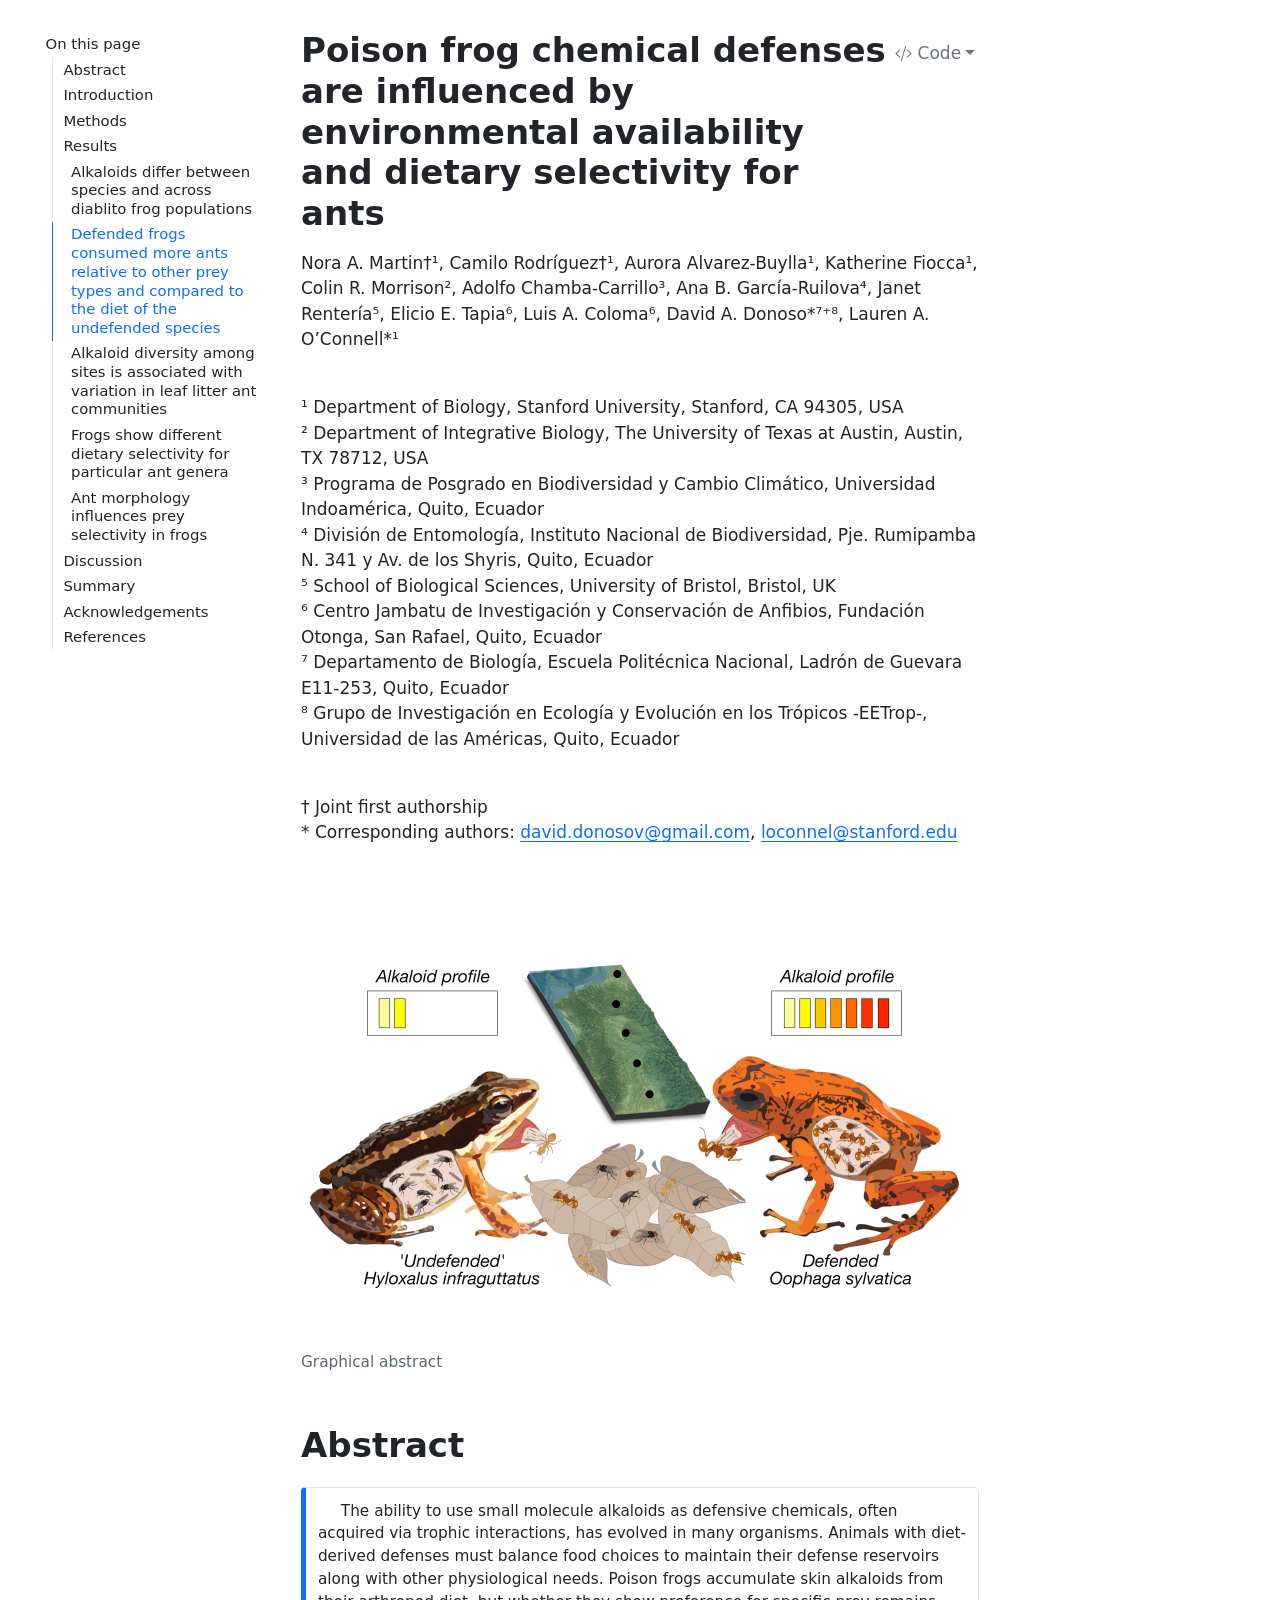
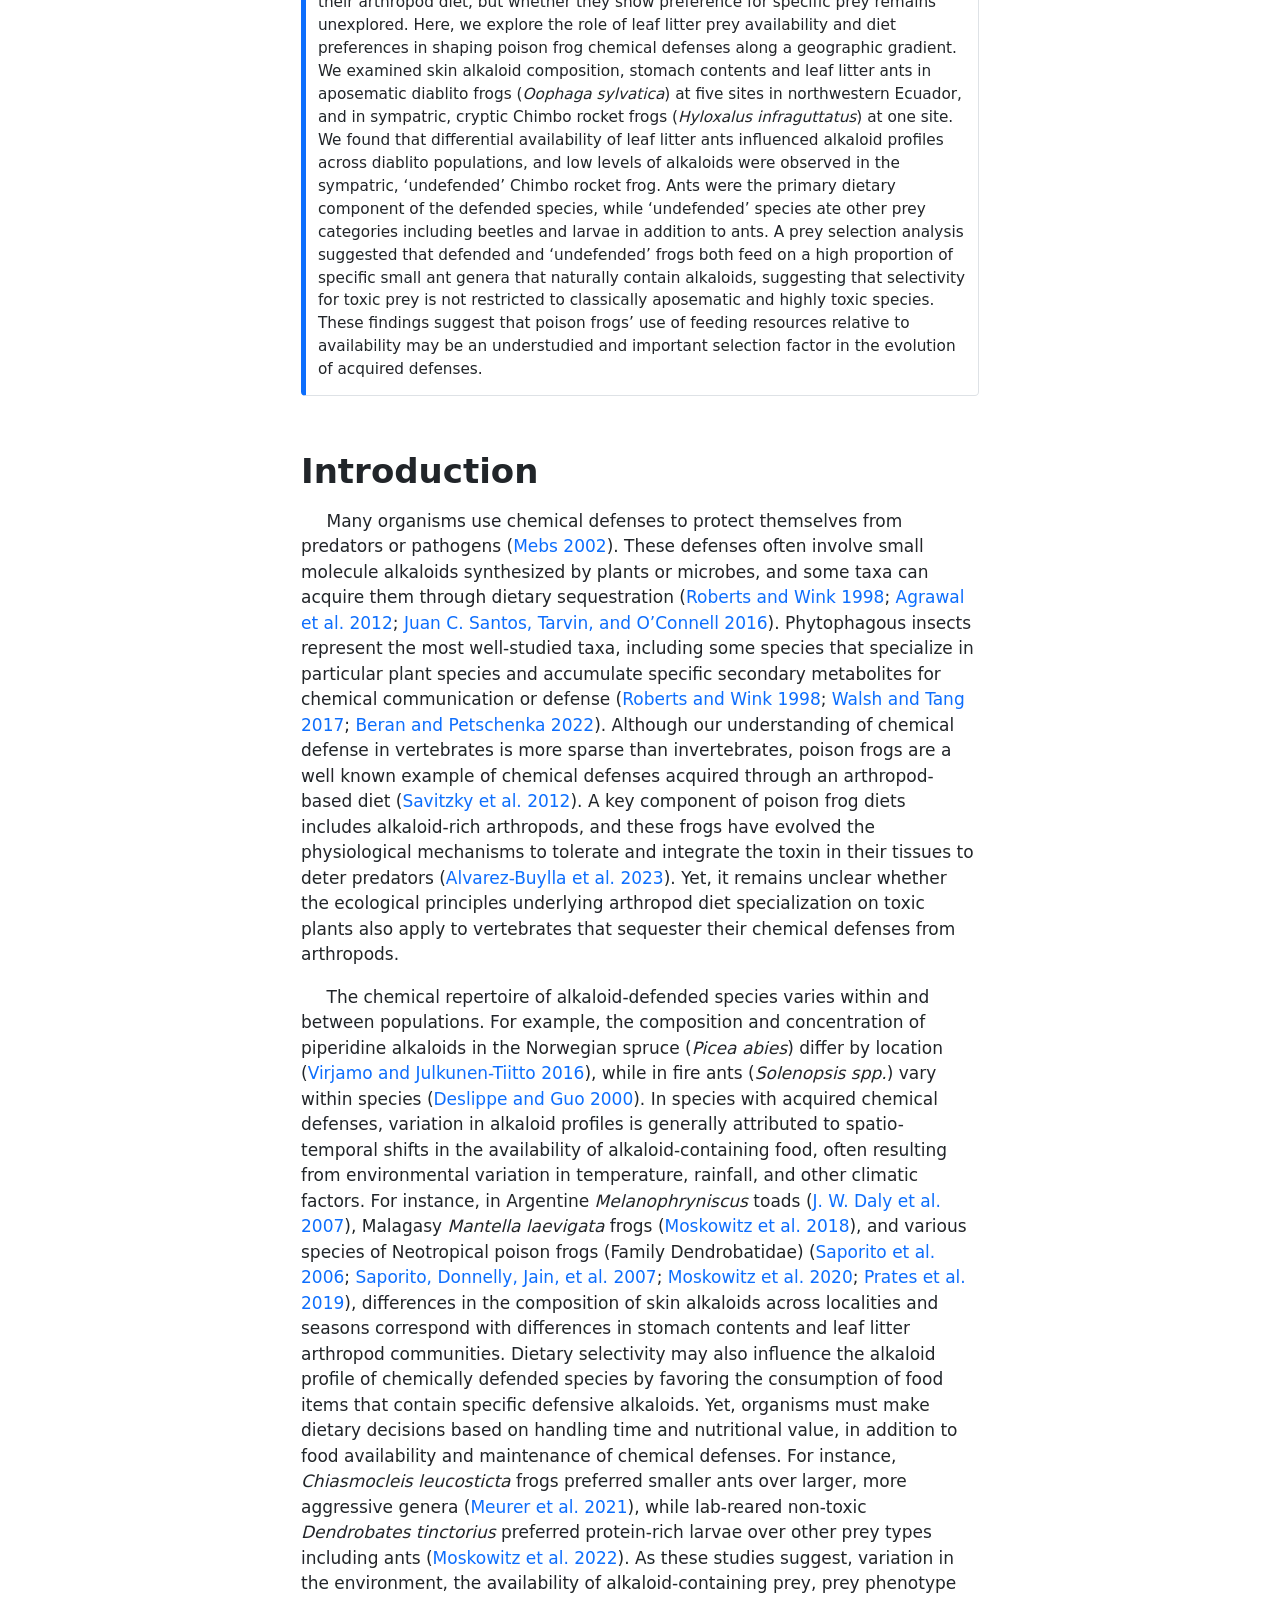
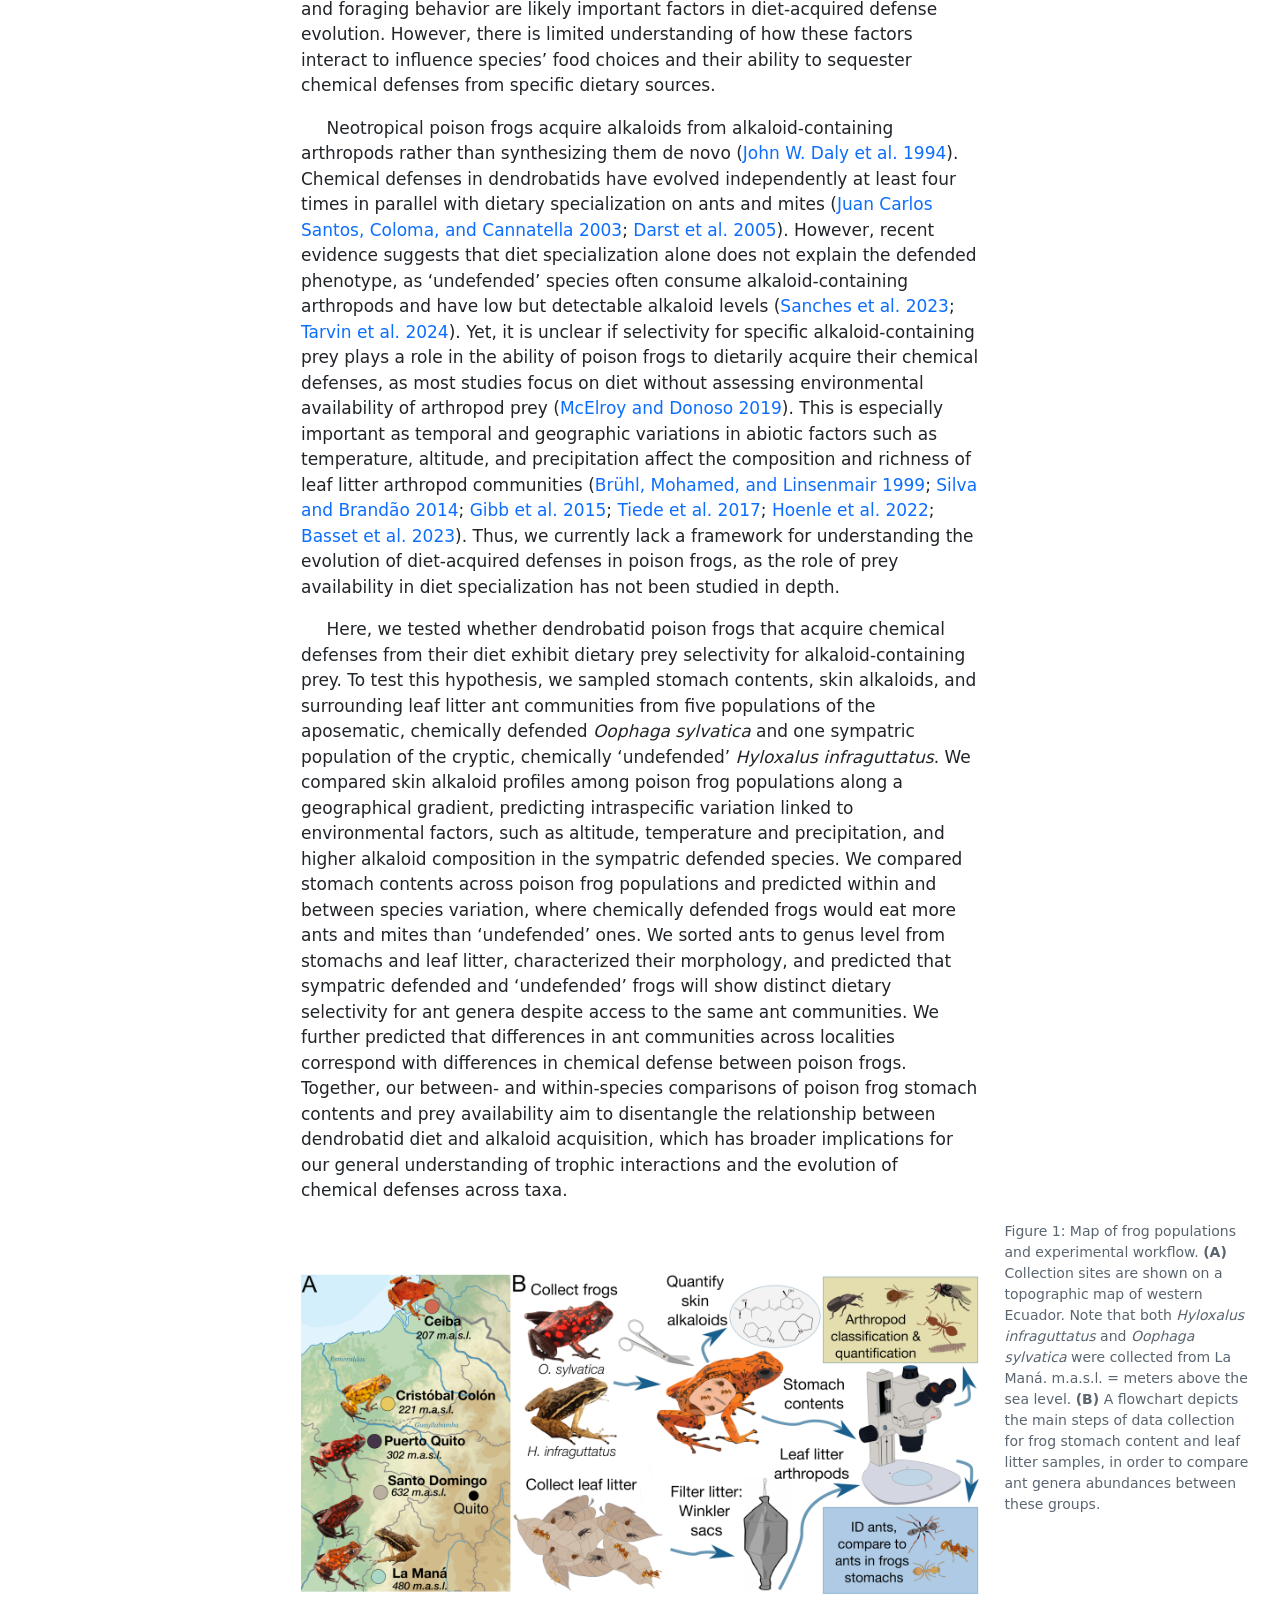
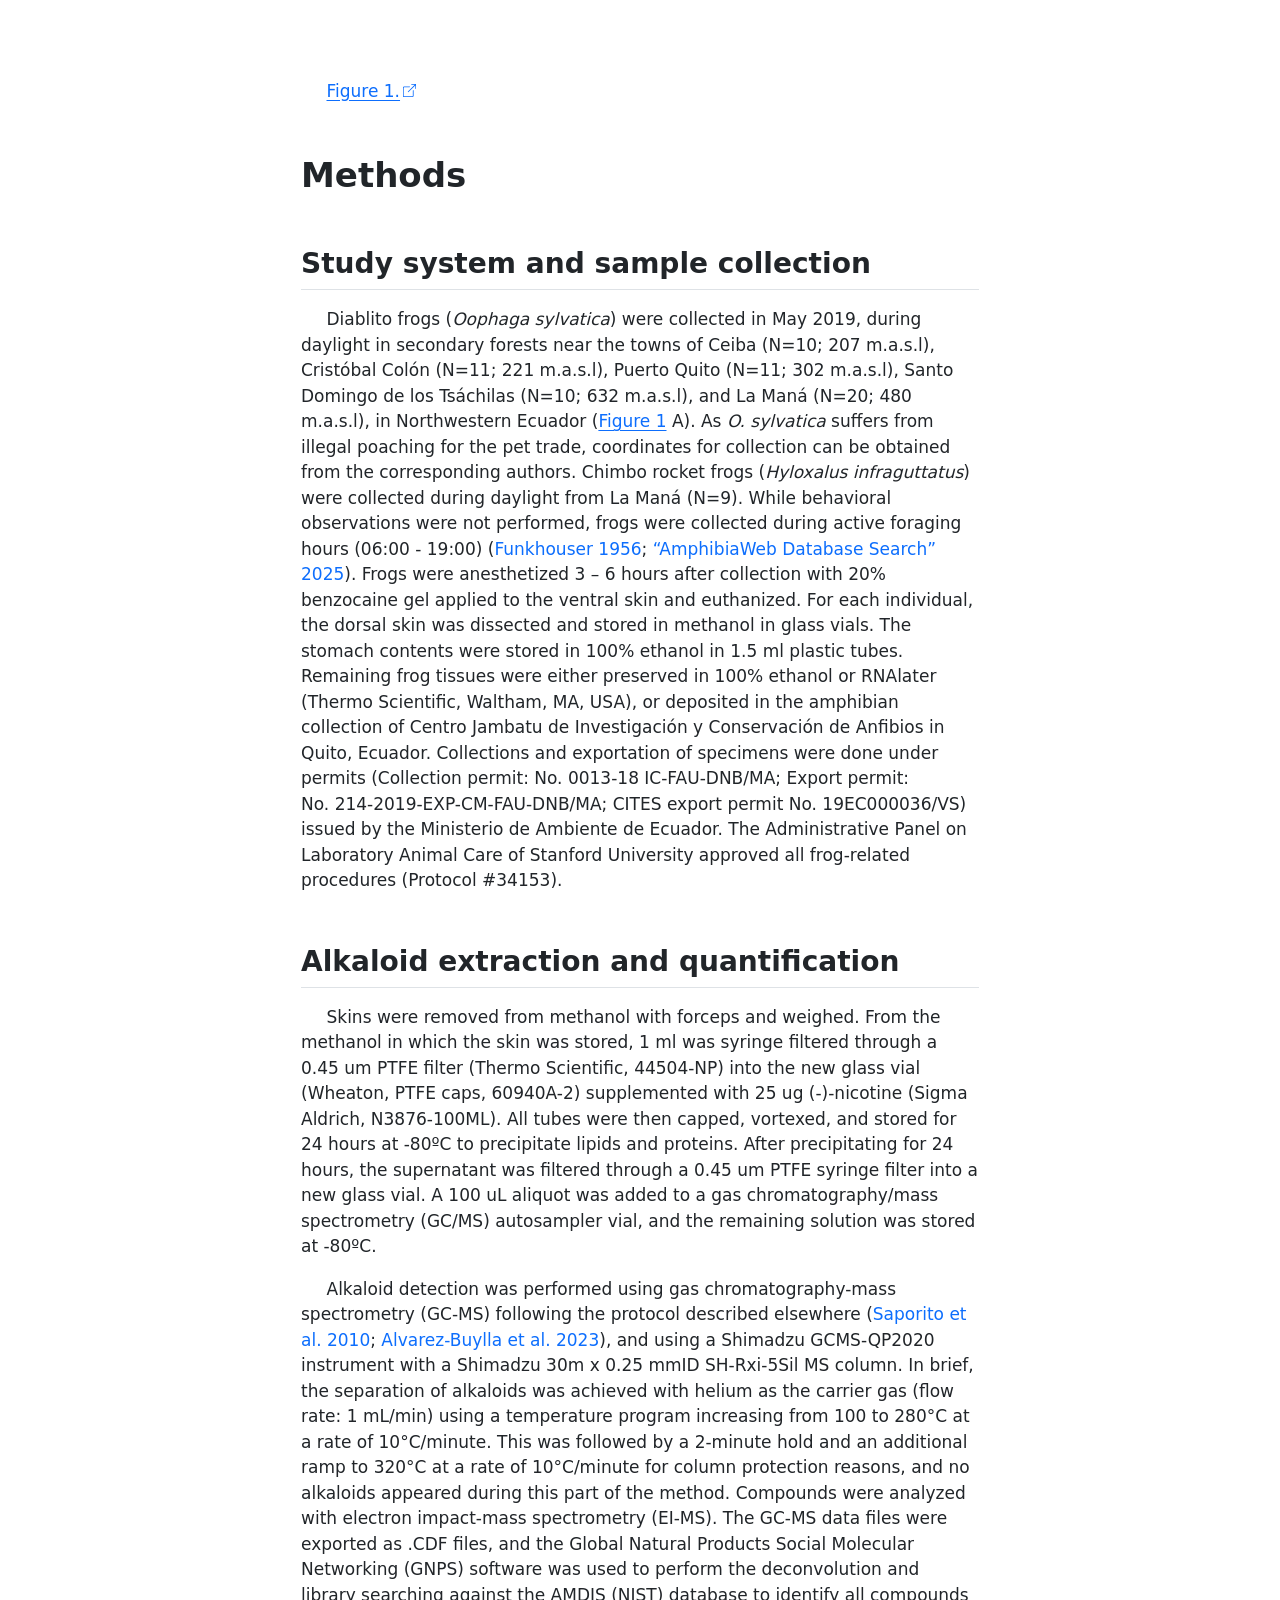
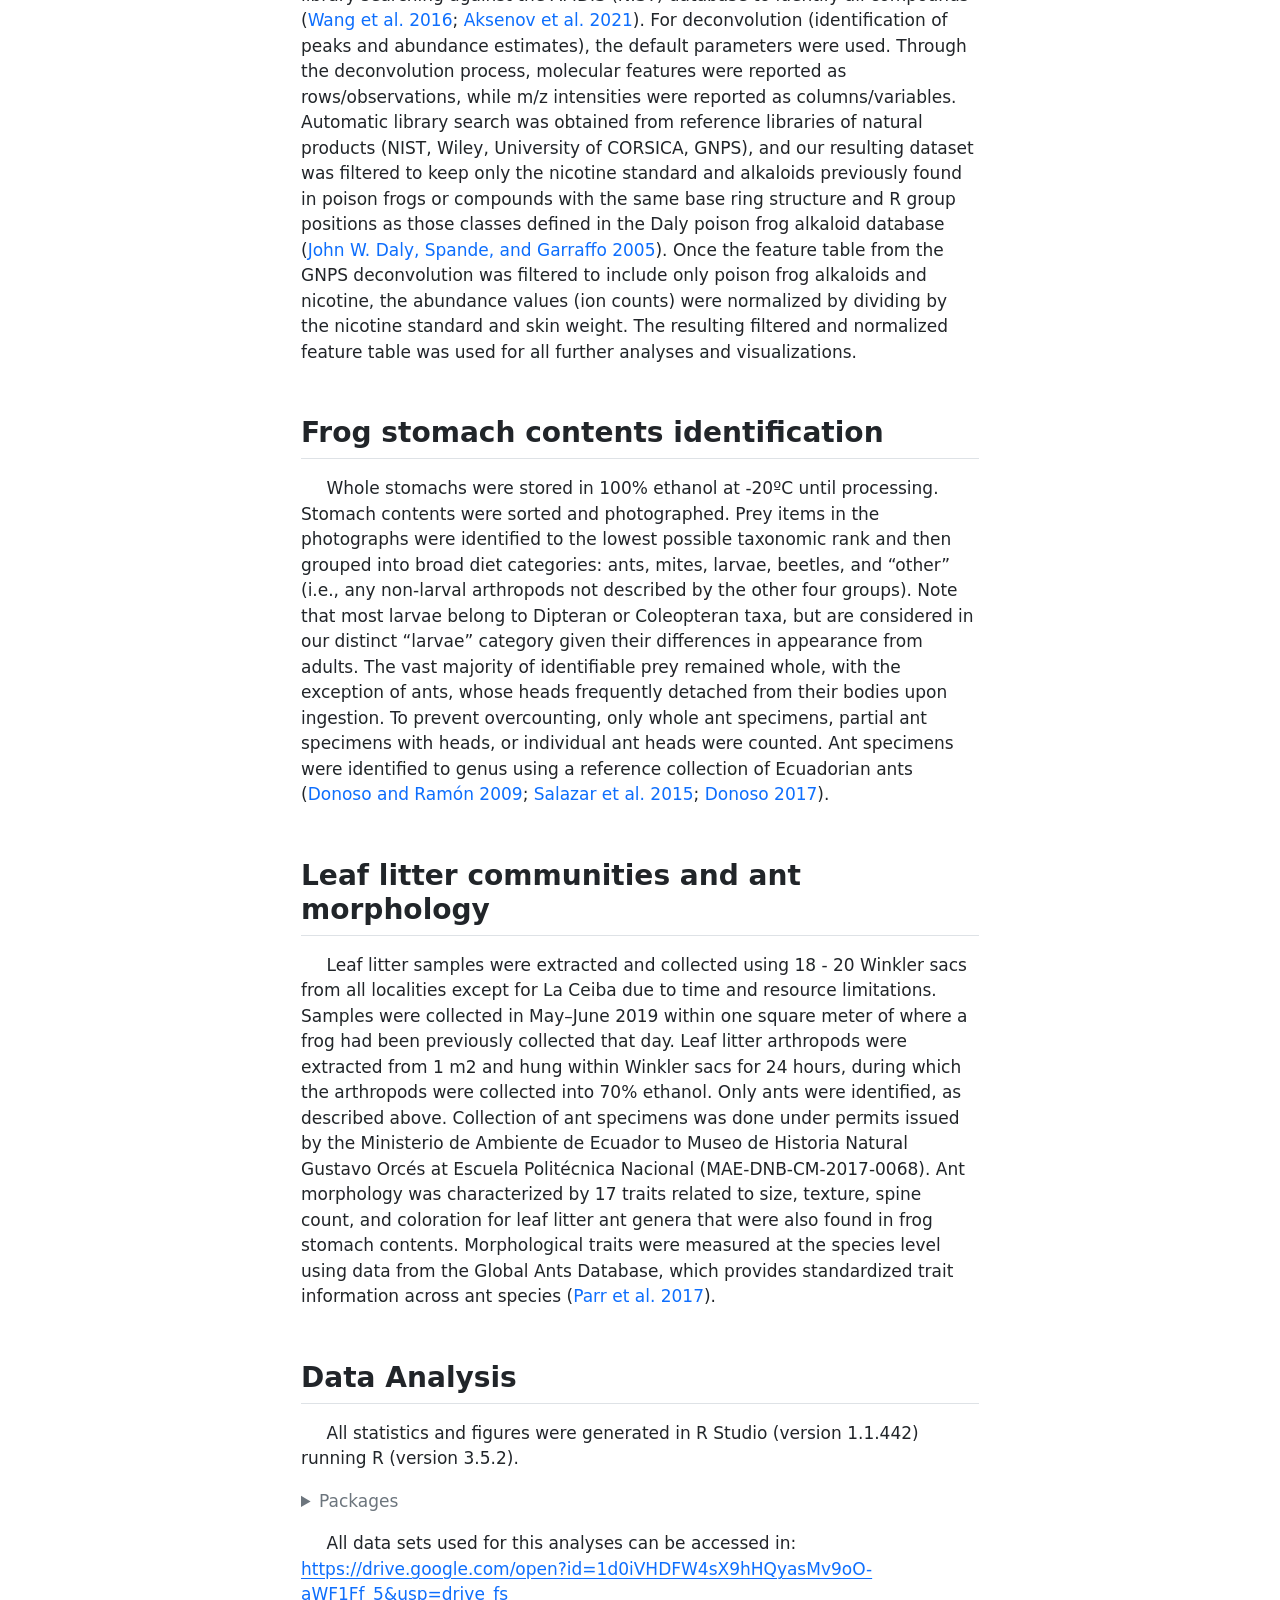
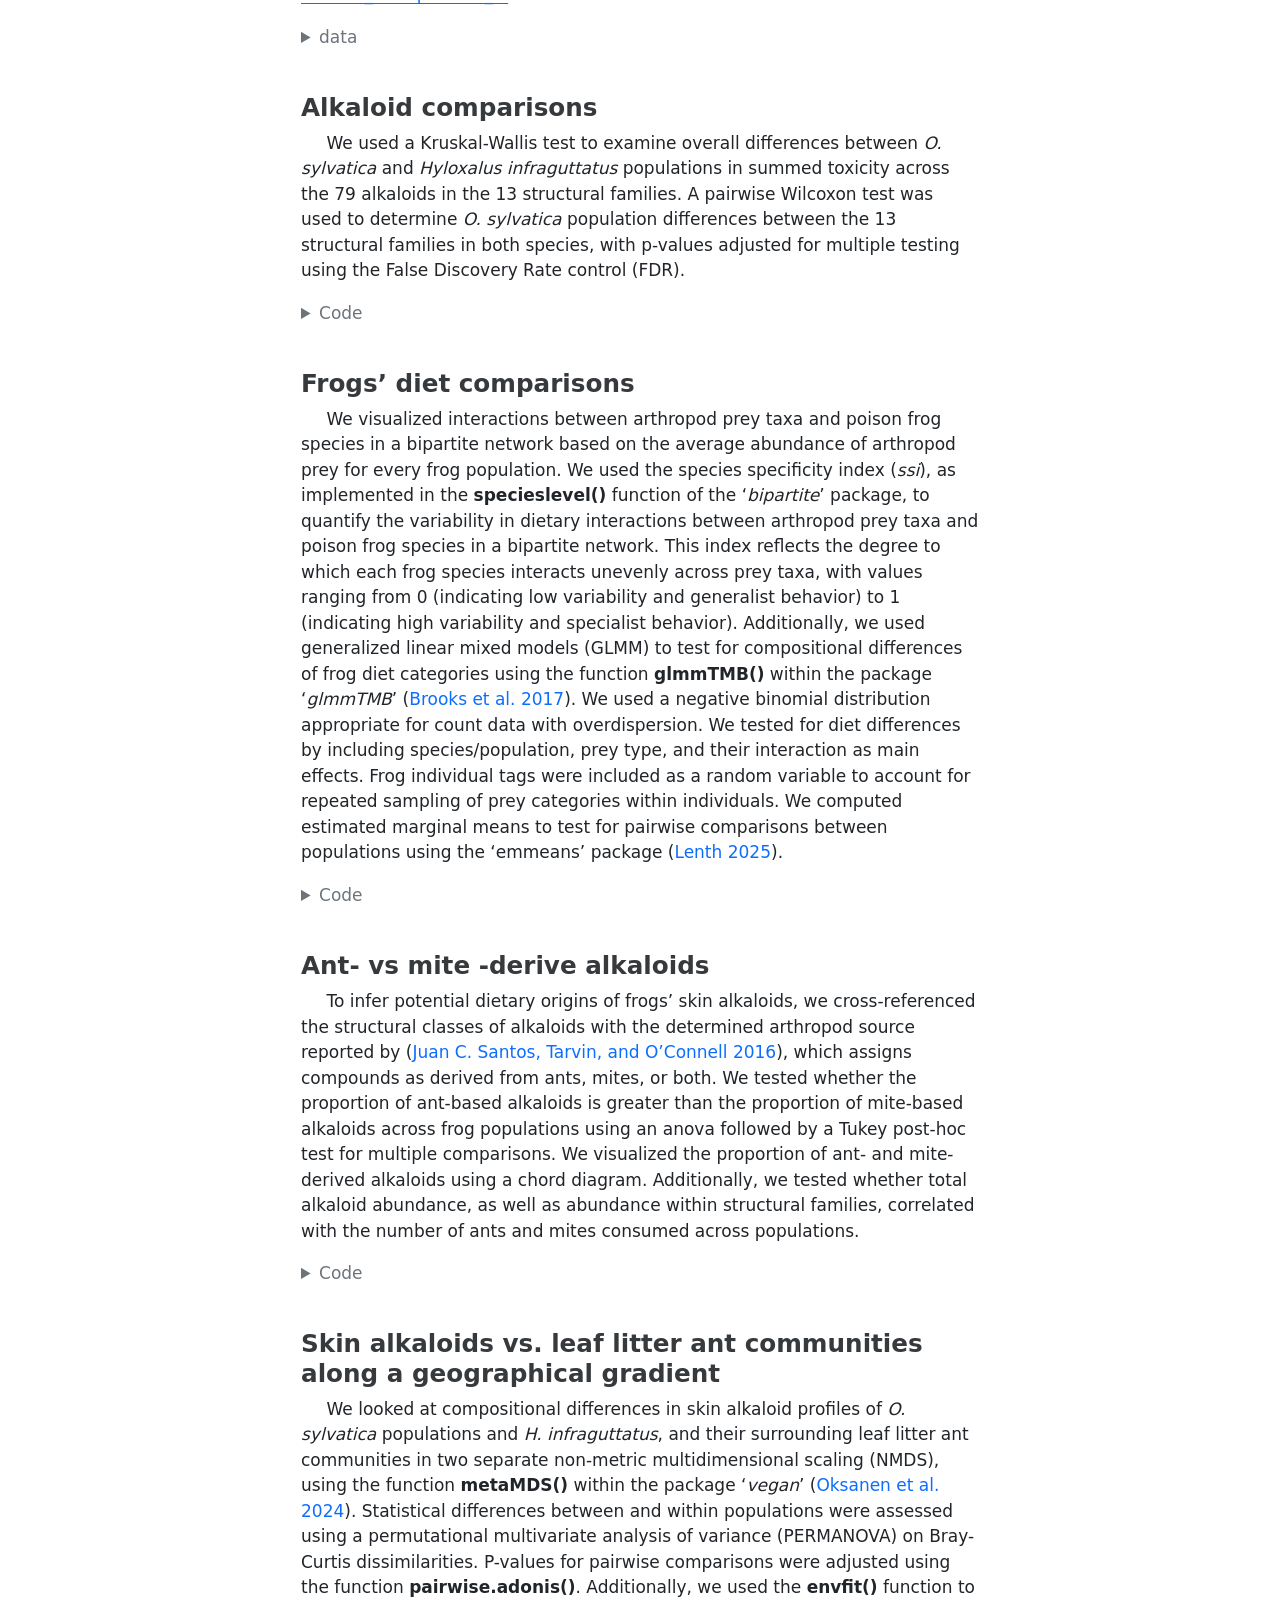
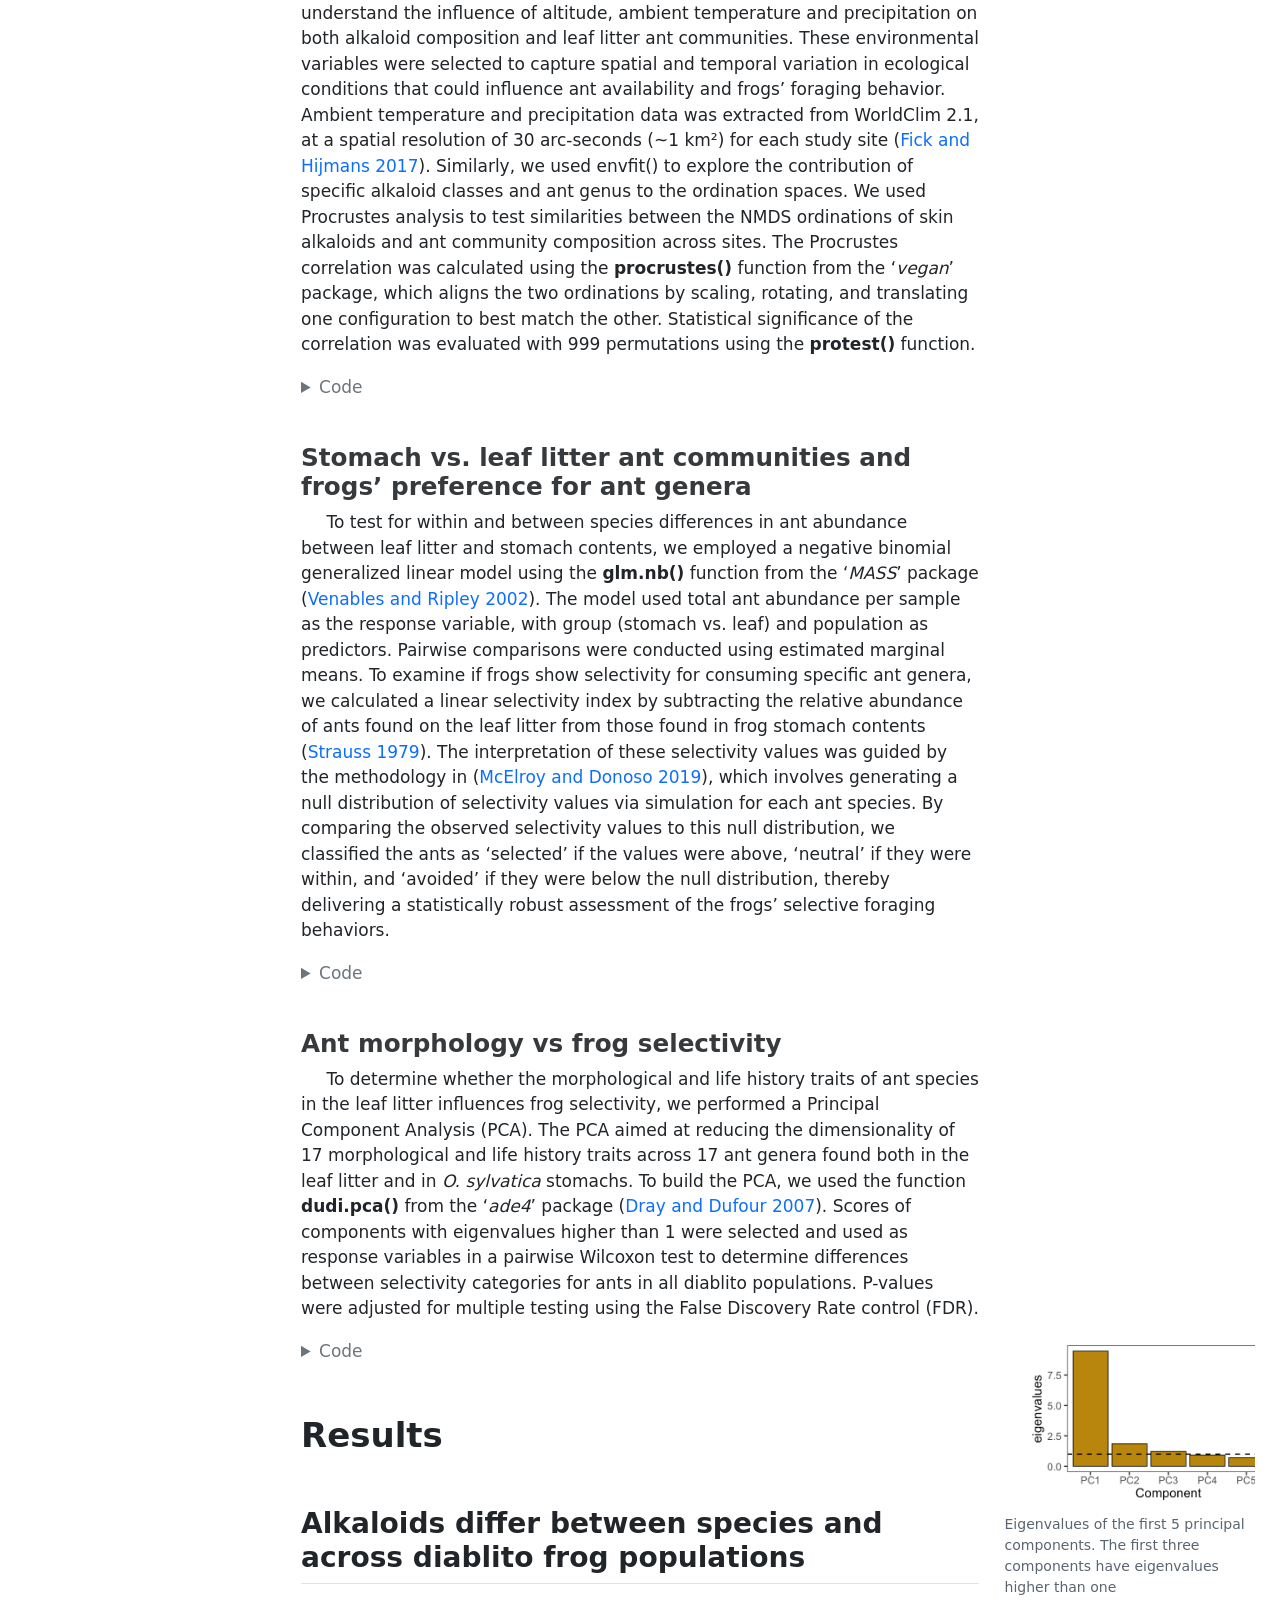
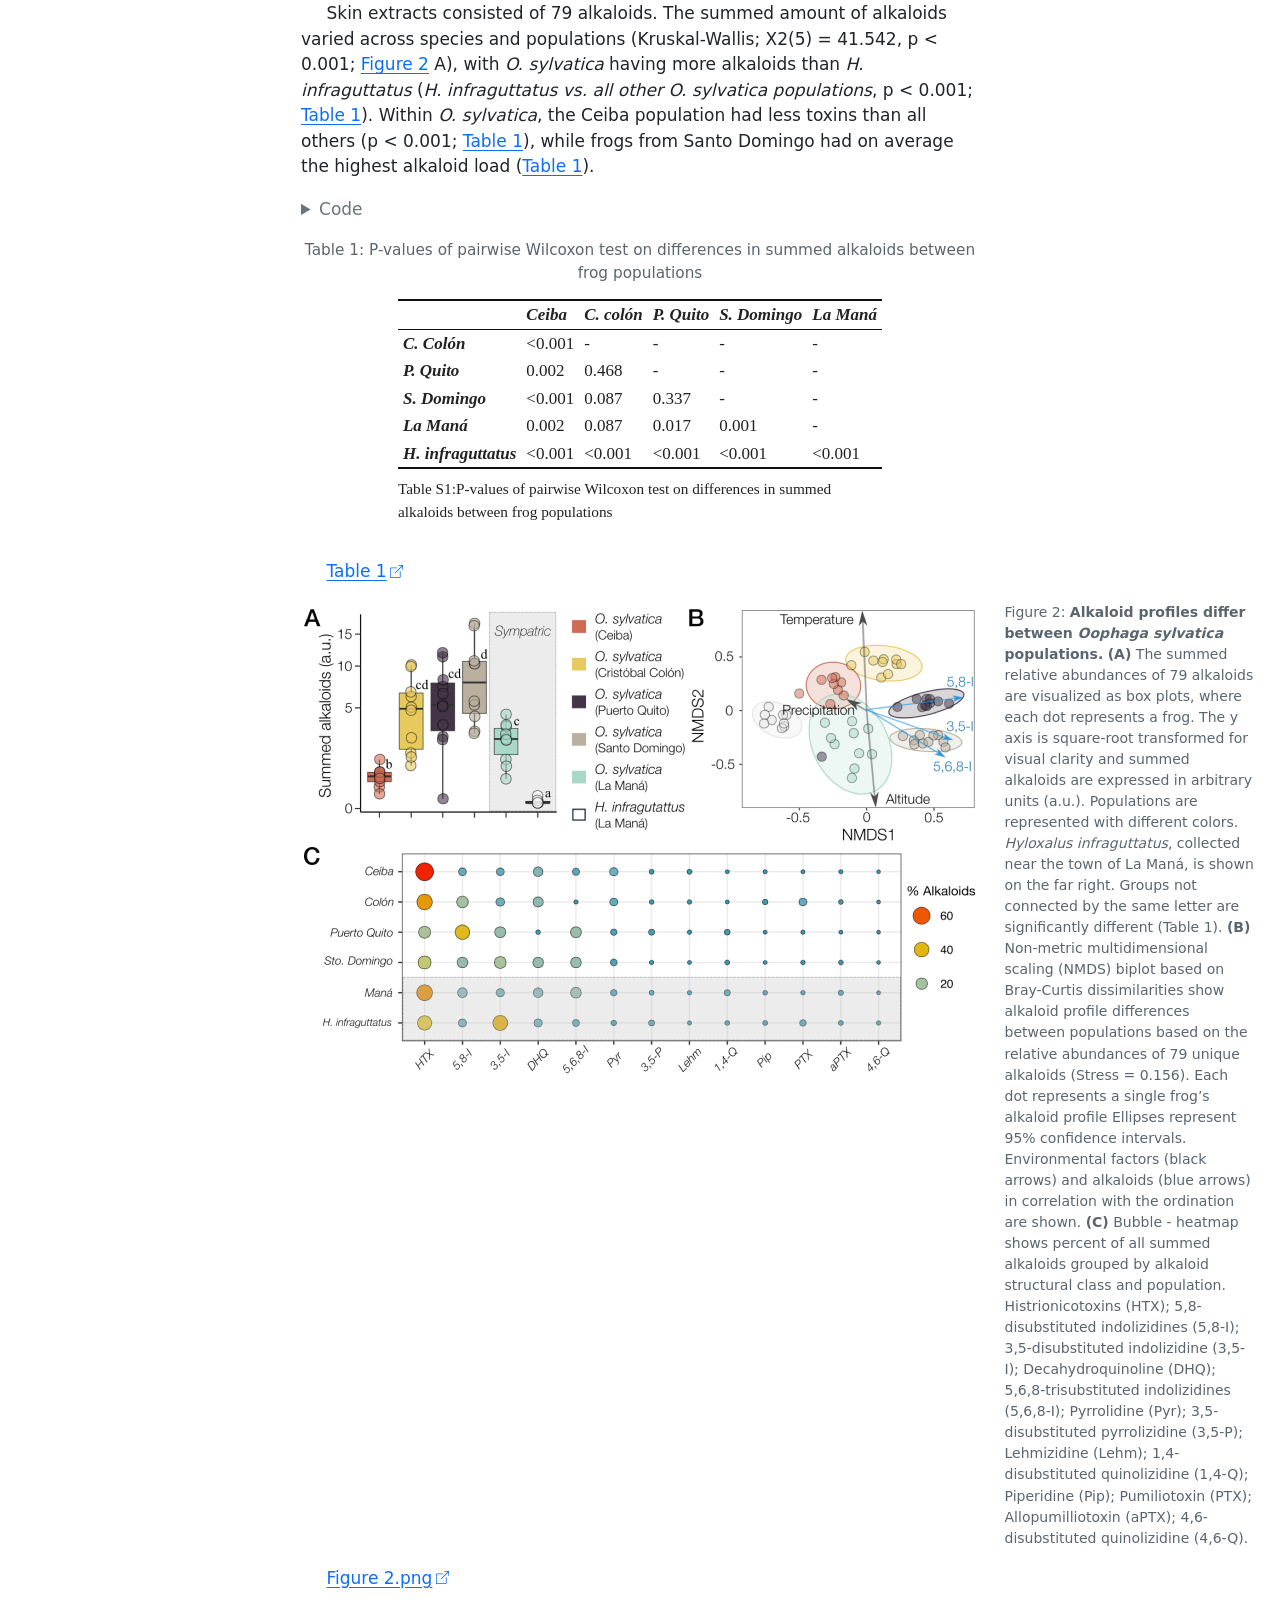
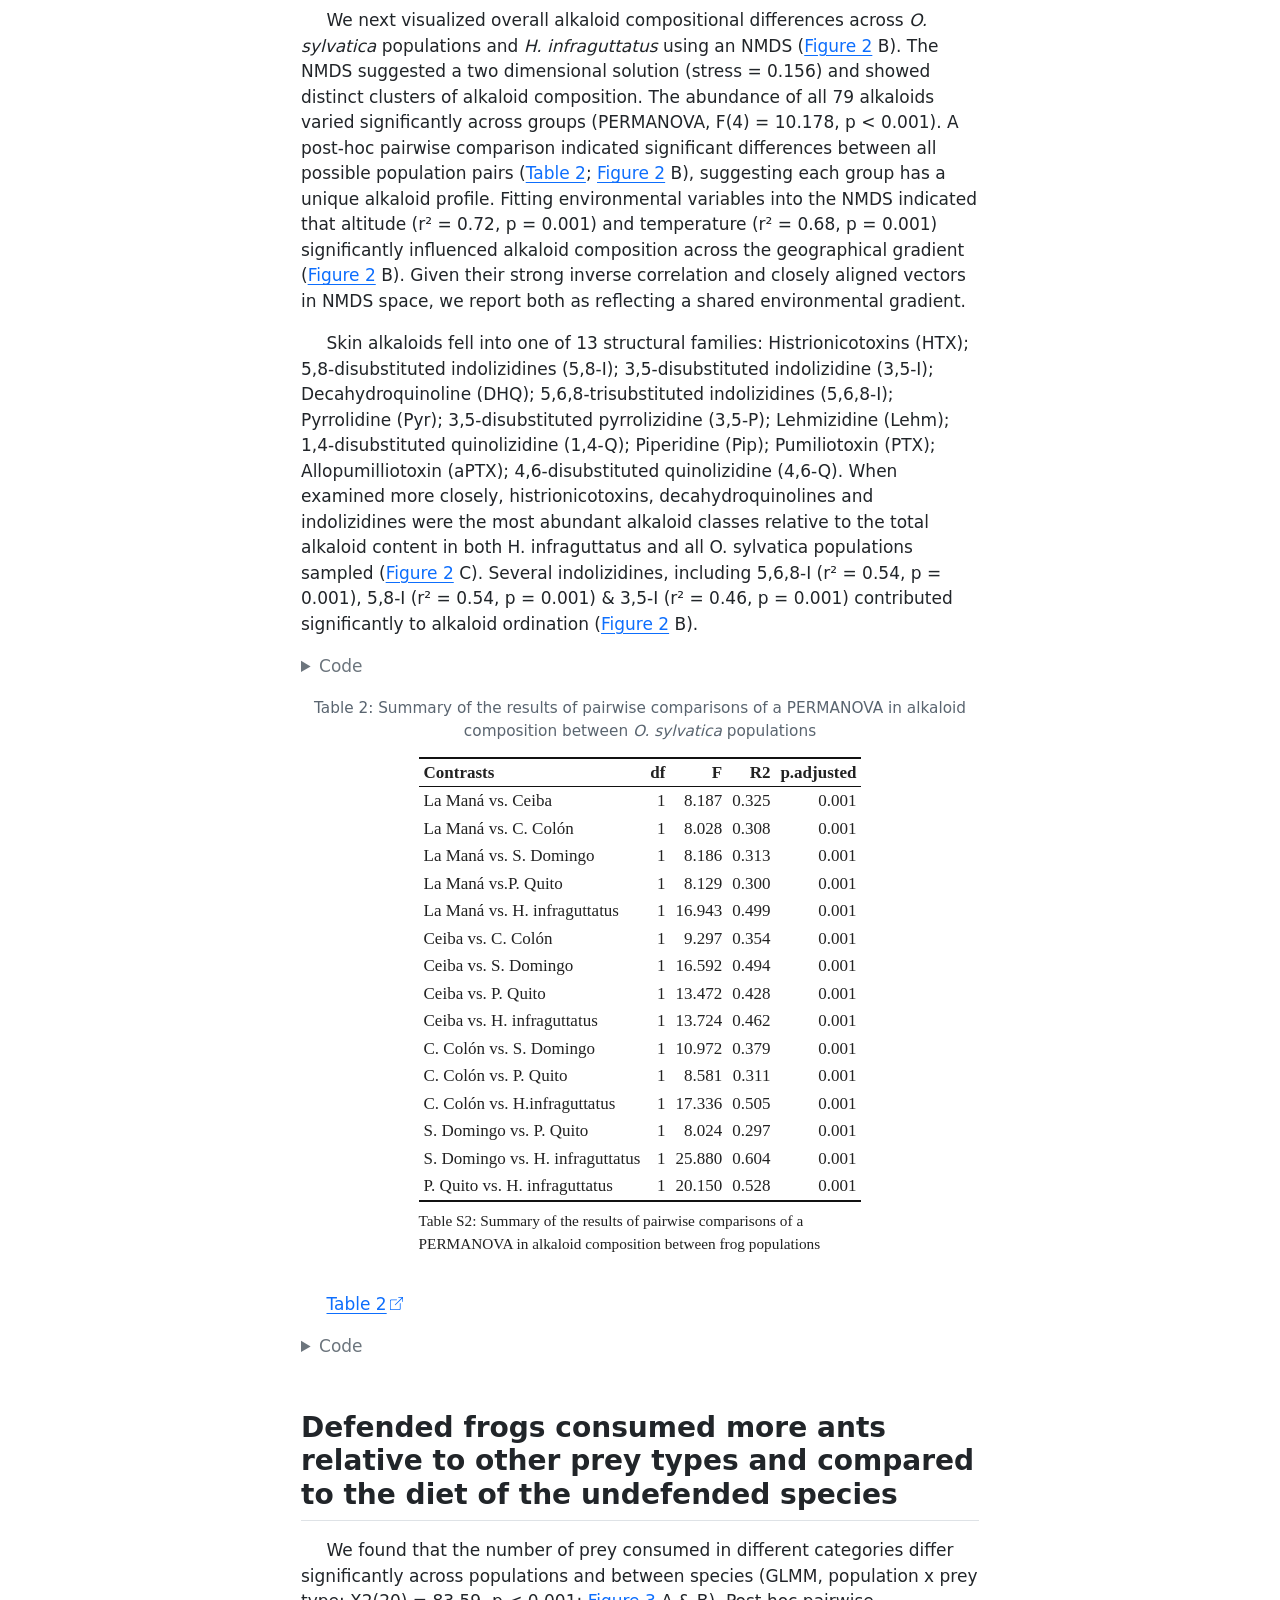
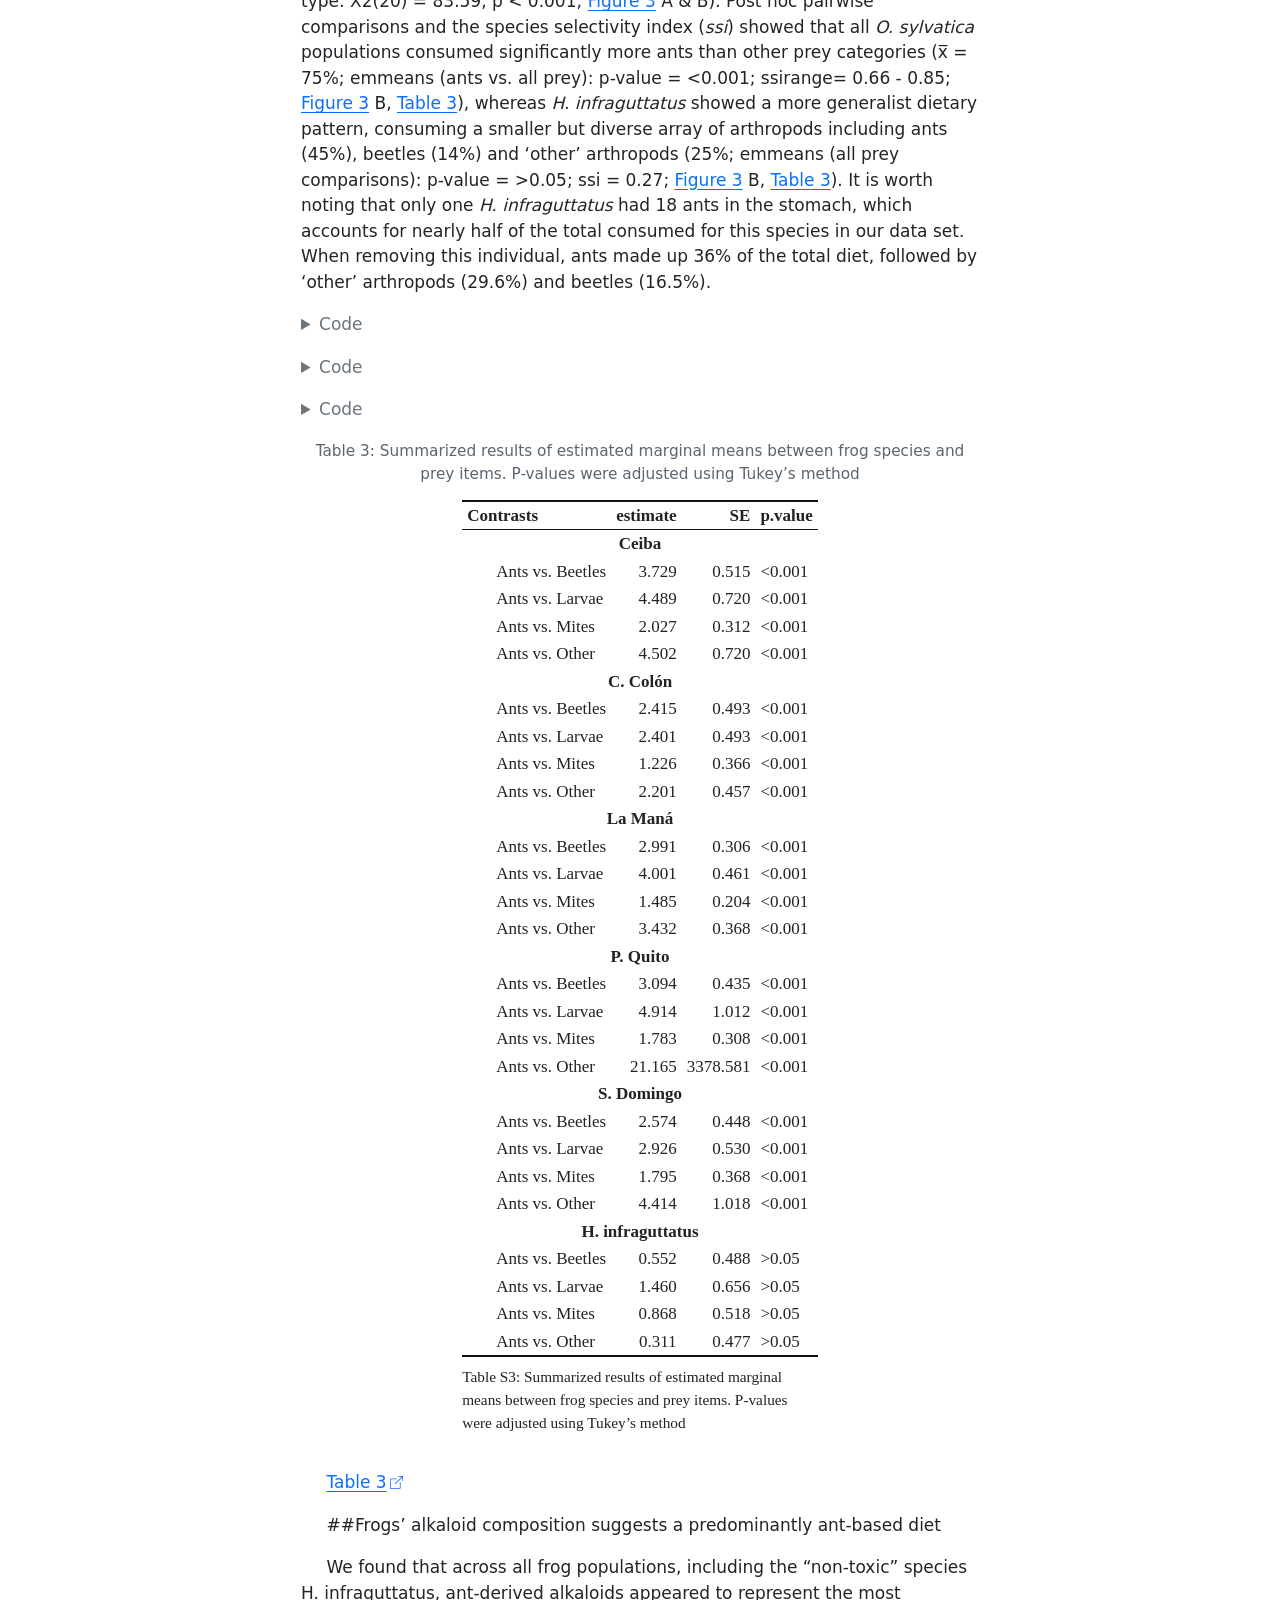
==== docs/Reproducible-report.html @ 16aca59b "Publish site to docs/" ====
<!DOCTYPE html>
<html xmlns="http://www.w3.org/1999/xhtml" lang="en" xml:lang="en"><head>

<meta charset="utf-8">
<meta name="generator" content="quarto-1.7.34">

<meta name="viewport" content="width=device-width, initial-scale=1.0, user-scalable=yes">


<title>Poison frog chemical defenses are influenced by environmental availability and dietary selectivity for ants</title>
<style>
code{white-space: pre-wrap;}
span.smallcaps{font-variant: small-caps;}
div.columns{display: flex; gap: min(4vw, 1.5em);}
div.column{flex: auto; overflow-x: auto;}
div.hanging-indent{margin-left: 1.5em; text-indent: -1.5em;}
ul.task-list{list-style: none;}
ul.task-list li input[type="checkbox"] {
width: 0.8em;
margin: 0 0.8em 0.2em -1em;  vertical-align: middle;
}

html { -webkit-text-size-adjust: 100%; }
pre > code.sourceCode { white-space: pre; position: relative; }
pre > code.sourceCode > span { display: inline-block; line-height: 1.25; }
pre > code.sourceCode > span:empty { height: 1.2em; }
.sourceCode { overflow: visible; }
code.sourceCode > span { color: inherit; text-decoration: inherit; }
div.sourceCode { margin: 1em 0; }
pre.sourceCode { margin: 0; }
@media screen {
div.sourceCode { overflow: auto; }
}
@media print {
pre > code.sourceCode { white-space: pre-wrap; }
pre > code.sourceCode > span { text-indent: -5em; padding-left: 5em; }
}
pre.numberSource code
{ counter-reset: source-line 0; }
pre.numberSource code > span
{ position: relative; left: -4em; counter-increment: source-line; }
pre.numberSource code > span > a:first-child::before
{ content: counter(source-line);
position: relative; left: -1em; text-align: right; vertical-align: baseline;
border: none; display: inline-block;
-webkit-touch-callout: none; -webkit-user-select: none;
-khtml-user-select: none; -moz-user-select: none;
-ms-user-select: none; user-select: none;
padding: 0 4px; width: 4em;
}
pre.numberSource { margin-left: 3em; padding-left: 4px; }
div.sourceCode
{ }
@media screen {
pre > code.sourceCode > span > a:first-child::before { text-decoration: underline; }
}

div.csl-bib-body { }
div.csl-entry {
clear: both;
margin-bottom: 0em;
}
.hanging-indent div.csl-entry {
margin-left:2em;
text-indent:-2em;
}
div.csl-left-margin {
min-width:2em;
float:left;
}
div.csl-right-inline {
margin-left:2em;
padding-left:1em;
}
div.csl-indent {
margin-left: 2em;
}</style>


<script>const headroomChanged = new CustomEvent("quarto-hrChanged", {
  detail: {},
  bubbles: true,
  cancelable: false,
  composed: false,
});

const announceDismiss = () => {
  const annEl = window.document.getElementById("quarto-announcement");
  if (annEl) {
    annEl.remove();

    const annId = annEl.getAttribute("data-announcement-id");
    window.localStorage.setItem(`quarto-announce-${annId}`, "true");
  }
};

const announceRegister = () => {
  const annEl = window.document.getElementById("quarto-announcement");
  if (annEl) {
    const annId = annEl.getAttribute("data-announcement-id");
    const isDismissed =
      window.localStorage.getItem(`quarto-announce-${annId}`) || false;
    if (isDismissed) {
      announceDismiss();
      return;
    } else {
      annEl.classList.remove("hidden");
    }

    const actionEl = annEl.querySelector(".quarto-announcement-action");
    if (actionEl) {
      actionEl.addEventListener("click", function (e) {
        e.preventDefault();
        // Hide the bar immediately
        announceDismiss();
      });
    }
  }
};

window.document.addEventListener("DOMContentLoaded", function () {
  let init = false;

  announceRegister();

  // Manage the back to top button, if one is present.
  let lastScrollTop = window.pageYOffset || document.documentElement.scrollTop;
  const scrollDownBuffer = 5;
  const scrollUpBuffer = 35;
  const btn = document.getElementById("quarto-back-to-top");
  const hideBackToTop = () => {
    btn.style.display = "none";
  };
  const showBackToTop = () => {
    btn.style.display = "inline-block";
  };
  if (btn) {
    window.document.addEventListener(
      "scroll",
      function () {
        const currentScrollTop =
          window.pageYOffset || document.documentElement.scrollTop;

        // Shows and hides the button 'intelligently' as the user scrolls
        if (currentScrollTop - scrollDownBuffer > lastScrollTop) {
          hideBackToTop();
          lastScrollTop = currentScrollTop <= 0 ? 0 : currentScrollTop;
        } else if (currentScrollTop < lastScrollTop - scrollUpBuffer) {
          showBackToTop();
          lastScrollTop = currentScrollTop <= 0 ? 0 : currentScrollTop;
        }

        // Show the button at the bottom, hides it at the top
        if (currentScrollTop <= 0) {
          hideBackToTop();
        } else if (
          window.innerHeight + currentScrollTop >=
          document.body.offsetHeight
        ) {
          showBackToTop();
        }
      },
      false
    );
  }

  function throttle(func, wait) {
    var timeout;
    return function () {
      const context = this;
      const args = arguments;
      const later = function () {
        clearTimeout(timeout);
        timeout = null;
        func.apply(context, args);
      };

      if (!timeout) {
        timeout = setTimeout(later, wait);
      }
    };
  }

  function headerOffset() {
    // Set an offset if there is are fixed top navbar
    const headerEl = window.document.querySelector("header.fixed-top");
    if (headerEl) {
      return headerEl.clientHeight;
    } else {
      return 0;
    }
  }

  function footerOffset() {
    const footerEl = window.document.querySelector("footer.footer");
    if (footerEl) {
      return footerEl.clientHeight;
    } else {
      return 0;
    }
  }

  function dashboardOffset() {
    const dashboardNavEl = window.document.getElementById(
      "quarto-dashboard-header"
    );
    if (dashboardNavEl !== null) {
      return dashboardNavEl.clientHeight;
    } else {
      return 0;
    }
  }

  function updateDocumentOffsetWithoutAnimation() {
    updateDocumentOffset(false);
  }

  function updateDocumentOffset(animated) {
    // set body offset
    const topOffset = headerOffset();
    const bodyOffset = topOffset + footerOffset() + dashboardOffset();
    const bodyEl = window.document.body;
    bodyEl.setAttribute("data-bs-offset", topOffset);
    bodyEl.style.paddingTop = topOffset + "px";

    // deal with sidebar offsets
    const sidebars = window.document.querySelectorAll(
      ".sidebar, .headroom-target"
    );
    sidebars.forEach((sidebar) => {
      if (!animated) {
        sidebar.classList.add("notransition");
        // Remove the no transition class after the animation has time to complete
        setTimeout(function () {
          sidebar.classList.remove("notransition");
        }, 201);
      }

      if (window.Headroom && sidebar.classList.contains("sidebar-unpinned")) {
        sidebar.style.top = "0";
        sidebar.style.maxHeight = "100vh";
      } else {
        sidebar.style.top = topOffset + "px";
        sidebar.style.maxHeight = "calc(100vh - " + topOffset + "px)";
      }
    });

    // allow space for footer
    const mainContainer = window.document.querySelector(".quarto-container");
    if (mainContainer) {
      mainContainer.style.minHeight = "calc(100vh - " + bodyOffset + "px)";
    }

    // link offset
    let linkStyle = window.document.querySelector("#quarto-target-style");
    if (!linkStyle) {
      linkStyle = window.document.createElement("style");
      linkStyle.setAttribute("id", "quarto-target-style");
      window.document.head.appendChild(linkStyle);
    }
    while (linkStyle.firstChild) {
      linkStyle.removeChild(linkStyle.firstChild);
    }
    if (topOffset > 0) {
      linkStyle.appendChild(
        window.document.createTextNode(`
      section:target::before {
        content: "";
        display: block;
        height: ${topOffset}px;
        margin: -${topOffset}px 0 0;
      }`)
      );
    }
    if (init) {
      window.dispatchEvent(headroomChanged);
    }
    init = true;
  }

  // initialize headroom
  var header = window.document.querySelector("#quarto-header");
  if (header && window.Headroom) {
    const headroom = new window.Headroom(header, {
      tolerance: 5,
      onPin: function () {
        const sidebars = window.document.querySelectorAll(
          ".sidebar, .headroom-target"
        );
        sidebars.forEach((sidebar) => {
          sidebar.classList.remove("sidebar-unpinned");
        });
        updateDocumentOffset();
      },
      onUnpin: function () {
        const sidebars = window.document.querySelectorAll(
          ".sidebar, .headroom-target"
        );
        sidebars.forEach((sidebar) => {
          sidebar.classList.add("sidebar-unpinned");
        });
        updateDocumentOffset();
      },
    });
    headroom.init();

    let frozen = false;
    window.quartoToggleHeadroom = function () {
      if (frozen) {
        headroom.unfreeze();
        frozen = false;
      } else {
        headroom.freeze();
        frozen = true;
      }
    };
  }

  window.addEventListener(
    "hashchange",
    function (e) {
      if (
        getComputedStyle(document.documentElement).scrollBehavior !== "smooth"
      ) {
        window.scrollTo(0, window.pageYOffset - headerOffset());
      }
    },
    false
  );

  // Observe size changed for the header
  const headerEl = window.document.querySelector("header.fixed-top");
  if (headerEl && window.ResizeObserver) {
    const observer = new window.ResizeObserver(() => {
      setTimeout(updateDocumentOffsetWithoutAnimation, 0);
    });
    observer.observe(headerEl, {
      attributes: true,
      childList: true,
      characterData: true,
    });
  } else {
    window.addEventListener(
      "resize",
      throttle(updateDocumentOffsetWithoutAnimation, 50)
    );
  }
  setTimeout(updateDocumentOffsetWithoutAnimation, 250);

  // fixup index.html links if we aren't on the filesystem
  if (window.location.protocol !== "file:") {
    const links = window.document.querySelectorAll("a");
    for (let i = 0; i < links.length; i++) {
      if (links[i].href) {
        links[i].dataset.originalHref = links[i].href;
        links[i].href = links[i].href.replace(/\/index\.html/, "/");
      }
    }

    // Fixup any sharing links that require urls
    // Append url to any sharing urls
    const sharingLinks = window.document.querySelectorAll(
      "a.sidebar-tools-main-item, a.quarto-navigation-tool, a.quarto-navbar-tools, a.quarto-navbar-tools-item"
    );
    for (let i = 0; i < sharingLinks.length; i++) {
      const sharingLink = sharingLinks[i];
      const href = sharingLink.getAttribute("href");
      if (href) {
        sharingLink.setAttribute(
          "href",
          href.replace("|url|", window.location.href)
        );
      }
    }

    // Scroll the active navigation item into view, if necessary
    const navSidebar = window.document.querySelector("nav#quarto-sidebar");
    if (navSidebar) {
      // Find the active item
      const activeItem = navSidebar.querySelector("li.sidebar-item a.active");
      if (activeItem) {
        // Wait for the scroll height and height to resolve by observing size changes on the
        // nav element that is scrollable
        const resizeObserver = new ResizeObserver((_entries) => {
          // The bottom of the element
          const elBottom = activeItem.offsetTop;
          const viewBottom = navSidebar.scrollTop + navSidebar.clientHeight;

          // The element height and scroll height are the same, then we are still loading
          if (viewBottom !== navSidebar.scrollHeight) {
            // Determine if the item isn't visible and scroll to it
            if (elBottom >= viewBottom) {
              navSidebar.scrollTop = elBottom;
            }

            // stop observing now since we've completed the scroll
            resizeObserver.unobserve(navSidebar);
          }
        });
        resizeObserver.observe(navSidebar);
      }
    }
  }
});
</script>
<script>/*!
 * clipboard.js v2.0.11
 * https://clipboardjs.com/
 *
 * Licensed MIT © Zeno Rocha
 */
!function(t,e){"object"==typeof exports&&"object"==typeof module?module.exports=e():"function"==typeof define&&define.amd?define([],e):"object"==typeof exports?exports.ClipboardJS=e():t.ClipboardJS=e()}(this,function(){return n={686:function(t,e,n){"use strict";n.d(e,{default:function(){return b}});var e=n(279),i=n.n(e),e=n(370),u=n.n(e),e=n(817),r=n.n(e);function c(t){try{return document.execCommand(t)}catch(t){return}}var a=function(t){t=r()(t);return c("cut"),t};function o(t,e){var n,o,t=(n=t,o="rtl"===document.documentElement.getAttribute("dir"),(t=document.createElement("textarea")).style.fontSize="12pt",t.style.border="0",t.style.padding="0",t.style.margin="0",t.style.position="absolute",t.style[o?"right":"left"]="-9999px",o=window.pageYOffset||document.documentElement.scrollTop,t.style.top="".concat(o,"px"),t.setAttribute("readonly",""),t.value=n,t);return e.container.appendChild(t),e=r()(t),c("copy"),t.remove(),e}var f=function(t){var e=1<arguments.length&&void 0!==arguments[1]?arguments[1]:{container:document.body},n="";return"string"==typeof t?n=o(t,e):t instanceof HTMLInputElement&&!["text","search","url","tel","password"].includes(null==t?void 0:t.type)?n=o(t.value,e):(n=r()(t),c("copy")),n};function l(t){return(l="function"==typeof Symbol&&"symbol"==typeof Symbol.iterator?function(t){return typeof t}:function(t){return t&&"function"==typeof Symbol&&t.constructor===Symbol&&t!==Symbol.prototype?"symbol":typeof t})(t)}var s=function(){var t=0<arguments.length&&void 0!==arguments[0]?arguments[0]:{},e=t.action,n=void 0===e?"copy":e,o=t.container,e=t.target,t=t.text;if("copy"!==n&&"cut"!==n)throw new Error('Invalid "action" value, use either "copy" or "cut"');if(void 0!==e){if(!e||"object"!==l(e)||1!==e.nodeType)throw new Error('Invalid "target" value, use a valid Element');if("copy"===n&&e.hasAttribute("disabled"))throw new Error('Invalid "target" attribute. Please use "readonly" instead of "disabled" attribute');if("cut"===n&&(e.hasAttribute("readonly")||e.hasAttribute("disabled")))throw new Error('Invalid "target" attribute. You can\'t cut text from elements with "readonly" or "disabled" attributes')}return t?f(t,{container:o}):e?"cut"===n?a(e):f(e,{container:o}):void 0};function p(t){return(p="function"==typeof Symbol&&"symbol"==typeof Symbol.iterator?function(t){return typeof t}:function(t){return t&&"function"==typeof Symbol&&t.constructor===Symbol&&t!==Symbol.prototype?"symbol":typeof t})(t)}function d(t,e){for(var n=0;n<e.length;n++){var o=e[n];o.enumerable=o.enumerable||!1,o.configurable=!0,"value"in o&&(o.writable=!0),Object.defineProperty(t,o.key,o)}}function y(t,e){return(y=Object.setPrototypeOf||function(t,e){return t.__proto__=e,t})(t,e)}function h(n){var o=function(){if("undefined"==typeof Reflect||!Reflect.construct)return!1;if(Reflect.construct.sham)return!1;if("function"==typeof Proxy)return!0;try{return Date.prototype.toString.call(Reflect.construct(Date,[],function(){})),!0}catch(t){return!1}}();return function(){var t,e=v(n);return t=o?(t=v(this).constructor,Reflect.construct(e,arguments,t)):e.apply(this,arguments),e=this,!(t=t)||"object"!==p(t)&&"function"!=typeof t?function(t){if(void 0!==t)return t;throw new ReferenceError("this hasn't been initialised - super() hasn't been called")}(e):t}}function v(t){return(v=Object.setPrototypeOf?Object.getPrototypeOf:function(t){return t.__proto__||Object.getPrototypeOf(t)})(t)}function m(t,e){t="data-clipboard-".concat(t);if(e.hasAttribute(t))return e.getAttribute(t)}var b=function(){!function(t,e){if("function"!=typeof e&&null!==e)throw new TypeError("Super expression must either be null or a function");t.prototype=Object.create(e&&e.prototype,{constructor:{value:t,writable:!0,configurable:!0}}),e&&y(t,e)}(r,i());var t,e,n,o=h(r);function r(t,e){var n;return function(t){if(!(t instanceof r))throw new TypeError("Cannot call a class as a function")}(this),(n=o.call(this)).resolveOptions(e),n.listenClick(t),n}return t=r,n=[{key:"copy",value:function(t){var e=1<arguments.length&&void 0!==arguments[1]?arguments[1]:{container:document.body};return f(t,e)}},{key:"cut",value:function(t){return a(t)}},{key:"isSupported",value:function(){var t=0<arguments.length&&void 0!==arguments[0]?arguments[0]:["copy","cut"],t="string"==typeof t?[t]:t,e=!!document.queryCommandSupported;return t.forEach(function(t){e=e&&!!document.queryCommandSupported(t)}),e}}],(e=[{key:"resolveOptions",value:function(){var t=0<arguments.length&&void 0!==arguments[0]?arguments[0]:{};this.action="function"==typeof t.action?t.action:this.defaultAction,this.target="function"==typeof t.target?t.target:this.defaultTarget,this.text="function"==typeof t.text?t.text:this.defaultText,this.container="object"===p(t.container)?t.container:document.body}},{key:"listenClick",value:function(t){var e=this;this.listener=u()(t,"click",function(t){return e.onClick(t)})}},{key:"onClick",value:function(t){var e=t.delegateTarget||t.currentTarget,n=this.action(e)||"copy",t=s({action:n,container:this.container,target:this.target(e),text:this.text(e)});this.emit(t?"success":"error",{action:n,text:t,trigger:e,clearSelection:function(){e&&e.focus(),window.getSelection().removeAllRanges()}})}},{key:"defaultAction",value:function(t){return m("action",t)}},{key:"defaultTarget",value:function(t){t=m("target",t);if(t)return document.querySelector(t)}},{key:"defaultText",value:function(t){return m("text",t)}},{key:"destroy",value:function(){this.listener.destroy()}}])&&d(t.prototype,e),n&&d(t,n),r}()},828:function(t){var e;"undefined"==typeof Element||Element.prototype.matches||((e=Element.prototype).matches=e.matchesSelector||e.mozMatchesSelector||e.msMatchesSelector||e.oMatchesSelector||e.webkitMatchesSelector),t.exports=function(t,e){for(;t&&9!==t.nodeType;){if("function"==typeof t.matches&&t.matches(e))return t;t=t.parentNode}}},438:function(t,e,n){var u=n(828);function i(t,e,n,o,r){var i=function(e,n,t,o){return function(t){t.delegateTarget=u(t.target,n),t.delegateTarget&&o.call(e,t)}}.apply(this,arguments);return t.addEventListener(n,i,r),{destroy:function(){t.removeEventListener(n,i,r)}}}t.exports=function(t,e,n,o,r){return"function"==typeof t.addEventListener?i.apply(null,arguments):"function"==typeof n?i.bind(null,document).apply(null,arguments):("string"==typeof t&&(t=document.querySelectorAll(t)),Array.prototype.map.call(t,function(t){return i(t,e,n,o,r)}))}},879:function(t,n){n.node=function(t){return void 0!==t&&t instanceof HTMLElement&&1===t.nodeType},n.nodeList=function(t){var e=Object.prototype.toString.call(t);return void 0!==t&&("[object NodeList]"===e||"[object HTMLCollection]"===e)&&"length"in t&&(0===t.length||n.node(t[0]))},n.string=function(t){return"string"==typeof t||t instanceof String},n.fn=function(t){return"[object Function]"===Object.prototype.toString.call(t)}},370:function(t,e,n){var f=n(879),l=n(438);t.exports=function(t,e,n){if(!t&&!e&&!n)throw new Error("Missing required arguments");if(!f.string(e))throw new TypeError("Second argument must be a String");if(!f.fn(n))throw new TypeError("Third argument must be a Function");if(f.node(t))return c=e,a=n,(u=t).addEventListener(c,a),{destroy:function(){u.removeEventListener(c,a)}};if(f.nodeList(t))return o=t,r=e,i=n,Array.prototype.forEach.call(o,function(t){t.addEventListener(r,i)}),{destroy:function(){Array.prototype.forEach.call(o,function(t){t.removeEventListener(r,i)})}};if(f.string(t))return t=t,e=e,n=n,l(document.body,t,e,n);throw new TypeError("First argument must be a String, HTMLElement, HTMLCollection, or NodeList");var o,r,i,u,c,a}},817:function(t){t.exports=function(t){var e,n="SELECT"===t.nodeName?(t.focus(),t.value):"INPUT"===t.nodeName||"TEXTAREA"===t.nodeName?((e=t.hasAttribute("readonly"))||t.setAttribute("readonly",""),t.select(),t.setSelectionRange(0,t.value.length),e||t.removeAttribute("readonly"),t.value):(t.hasAttribute("contenteditable")&&t.focus(),n=window.getSelection(),(e=document.createRange()).selectNodeContents(t),n.removeAllRanges(),n.addRange(e),n.toString());return n}},279:function(t){function e(){}e.prototype={on:function(t,e,n){var o=this.e||(this.e={});return(o[t]||(o[t]=[])).push({fn:e,ctx:n}),this},once:function(t,e,n){var o=this;function r(){o.off(t,r),e.apply(n,arguments)}return r._=e,this.on(t,r,n)},emit:function(t){for(var e=[].slice.call(arguments,1),n=((this.e||(this.e={}))[t]||[]).slice(),o=0,r=n.length;o<r;o++)n[o].fn.apply(n[o].ctx,e);return this},off:function(t,e){var n=this.e||(this.e={}),o=n[t],r=[];if(o&&e)for(var i=0,u=o.length;i<u;i++)o[i].fn!==e&&o[i].fn._!==e&&r.push(o[i]);return r.length?n[t]=r:delete n[t],this}},t.exports=e,t.exports.TinyEmitter=e}},r={},o.n=function(t){var e=t&&t.__esModule?function(){return t.default}:function(){return t};return o.d(e,{a:e}),e},o.d=function(t,e){for(var n in e)o.o(e,n)&&!o.o(t,n)&&Object.defineProperty(t,n,{enumerable:!0,get:e[n]})},o.o=function(t,e){return Object.prototype.hasOwnProperty.call(t,e)},o(686).default;function o(t){if(r[t])return r[t].exports;var e=r[t]={exports:{}};return n[t](e,e.exports,o),e.exports}var n,r});</script>
<script>/*! @algolia/autocomplete-js 1.11.1 | MIT License | © Algolia, Inc. and contributors | https://github.com/algolia/autocomplete */
!function(e,t){"object"==typeof exports&&"undefined"!=typeof module?t(exports):"function"==typeof define&&define.amd?define(["exports"],t):t((e="undefined"!=typeof globalThis?globalThis:e||self)["@algolia/autocomplete-js"]={})}(this,(function(e){"use strict";function t(e,t){var n=Object.keys(e);if(Object.getOwnPropertySymbols){var r=Object.getOwnPropertySymbols(e);t&&(r=r.filter((function(t){return Object.getOwnPropertyDescriptor(e,t).enumerable}))),n.push.apply(n,r)}return n}function n(e){for(var n=1;n<arguments.length;n++){var r=null!=arguments[n]?arguments[n]:{};n%2?t(Object(r),!0).forEach((function(t){o(e,t,r[t])})):Object.getOwnPropertyDescriptors?Object.defineProperties(e,Object.getOwnPropertyDescriptors(r)):t(Object(r)).forEach((function(t){Object.defineProperty(e,t,Object.getOwnPropertyDescriptor(r,t))}))}return e}function r(e){return r="function"==typeof Symbol&&"symbol"==typeof Symbol.iterator?function(e){return typeof e}:function(e){return e&&"function"==typeof Symbol&&e.constructor===Symbol&&e!==Symbol.prototype?"symbol":typeof e},r(e)}function o(e,t,n){return(t=function(e){var t=function(e,t){if("object"!=typeof e||null===e)return e;var n=e[Symbol.toPrimitive];if(void 0!==n){var r=n.call(e,t||"default");if("object"!=typeof r)return r;throw new TypeError("@@toPrimitive must return a primitive value.")}return("string"===t?String:Number)(e)}(e,"string");return"symbol"==typeof t?t:String(t)}(t))in e?Object.defineProperty(e,t,{value:n,enumerable:!0,configurable:!0,writable:!0}):e[t]=n,e}function i(){return i=Object.assign?Object.assign.bind():function(e){for(var t=1;t<arguments.length;t++){var n=arguments[t];for(var r in n)Object.prototype.hasOwnProperty.call(n,r)&&(e[r]=n[r])}return e},i.apply(this,arguments)}function u(e,t){if(null==e)return{};var n,r,o=function(e,t){if(null==e)return{};var n,r,o={},i=Object.keys(e);for(r=0;r<i.length;r++)n=i[r],t.indexOf(n)>=0||(o[n]=e[n]);return o}(e,t);if(Object.getOwnPropertySymbols){var i=Object.getOwnPropertySymbols(e);for(r=0;r<i.length;r++)n=i[r],t.indexOf(n)>=0||Object.prototype.propertyIsEnumerable.call(e,n)&&(o[n]=e[n])}return o}function a(e,t){return function(e){if(Array.isArray(e))return e}(e)||function(e,t){var n=null==e?null:"undefined"!=typeof Symbol&&e[Symbol.iterator]||e["@@iterator"];if(null!=n){var r,o,i,u,a=[],l=!0,c=!1;try{if(i=(n=n.call(e)).next,0===t){if(Object(n)!==n)return;l=!1}else for(;!(l=(r=i.call(n)).done)&&(a.push(r.value),a.length!==t);l=!0);}catch(e){c=!0,o=e}finally{try{if(!l&&null!=n.return&&(u=n.return(),Object(u)!==u))return}finally{if(c)throw o}}return a}}(e,t)||c(e,t)||function(){throw new TypeError("Invalid attempt to destructure non-iterable instance.\nIn order to be iterable, non-array objects must have a [Symbol.iterator]() method.")}()}function l(e){return function(e){if(Array.isArray(e))return s(e)}(e)||function(e){if("undefined"!=typeof Symbol&&null!=e[Symbol.iterator]||null!=e["@@iterator"])return Array.from(e)}(e)||c(e)||function(){throw new TypeError("Invalid attempt to spread non-iterable instance.\nIn order to be iterable, non-array objects must have a [Symbol.iterator]() method.")}()}function c(e,t){if(e){if("string"==typeof e)return s(e,t);var n=Object.prototype.toString.call(e).slice(8,-1);return"Object"===n&&e.constructor&&(n=e.constructor.name),"Map"===n||"Set"===n?Array.from(e):"Arguments"===n||/^(?:Ui|I)nt(?:8|16|32)(?:Clamped)?Array$/.test(n)?s(e,t):void 0}}function s(e,t){(null==t||t>e.length)&&(t=e.length);for(var n=0,r=new Array(t);n<t;n++)r[n]=e[n];return r}function f(e){return{current:e}}function p(e,t){var n=void 0;return function(){for(var r=arguments.length,o=new Array(r),i=0;i<r;i++)o[i]=arguments[i];n&&clearTimeout(n),n=setTimeout((function(){return e.apply(void 0,o)}),t)}}function m(e){return e.reduce((function(e,t){return e.concat(t)}),[])}var v=0;function d(){return"autocomplete-".concat(v++)}function y(e,t){return t.reduce((function(e,t){return e&&e[t]}),e)}function b(e){return 0===e.collections.length?0:e.collections.reduce((function(e,t){return e+t.items.length}),0)}function g(e){return e!==Object(e)}function h(e,t){if(e===t)return!0;if(g(e)||g(t)||"function"==typeof e||"function"==typeof t)return e===t;if(Object.keys(e).length!==Object.keys(t).length)return!1;for(var n=0,r=Object.keys(e);n<r.length;n++){var o=r[n];if(!(o in t))return!1;if(!h(e[o],t[o]))return!1}return!0}var O=function(){};var _="1.11.1",S=[{segment:"autocomplete-core",version:_}];function j(e){var t=e.item,n=e.items,r=void 0===n?[]:n;return{index:t.__autocomplete_indexName,items:[t],positions:[1+r.findIndex((function(e){return e.objectID===t.objectID}))],queryID:t.__autocomplete_queryID,algoliaSource:["autocomplete"]}}function P(e,t){return function(e){if(Array.isArray(e))return e}(e)||function(e,t){var n=null==e?null:"undefined"!=typeof Symbol&&e[Symbol.iterator]||e["@@iterator"];if(null!=n){var r,o,i,u,a=[],l=!0,c=!1;try{if(i=(n=n.call(e)).next,0===t){if(Object(n)!==n)return;l=!1}else for(;!(l=(r=i.call(n)).done)&&(a.push(r.value),a.length!==t);l=!0);}catch(e){c=!0,o=e}finally{try{if(!l&&null!=n.return&&(u=n.return(),Object(u)!==u))return}finally{if(c)throw o}}return a}}(e,t)||function(e,t){if(!e)return;if("string"==typeof e)return w(e,t);var n=Object.prototype.toString.call(e).slice(8,-1);"Object"===n&&e.constructor&&(n=e.constructor.name);if("Map"===n||"Set"===n)return Array.from(e);if("Arguments"===n||/^(?:Ui|I)nt(?:8|16|32)(?:Clamped)?Array$/.test(n))return w(e,t)}(e,t)||function(){throw new TypeError("Invalid attempt to destructure non-iterable instance.\nIn order to be iterable, non-array objects must have a [Symbol.iterator]() method.")}()}function w(e,t){(null==t||t>e.length)&&(t=e.length);for(var n=0,r=new Array(t);n<t;n++)r[n]=e[n];return r}var I=["items"],A=["items"];function E(e){return E="function"==typeof Symbol&&"symbol"==typeof Symbol.iterator?function(e){return typeof e}:function(e){return e&&"function"==typeof Symbol&&e.constructor===Symbol&&e!==Symbol.prototype?"symbol":typeof e},E(e)}function D(e){return function(e){if(Array.isArray(e))return C(e)}(e)||function(e){if("undefined"!=typeof Symbol&&null!=e[Symbol.iterator]||null!=e["@@iterator"])return Array.from(e)}(e)||function(e,t){if(!e)return;if("string"==typeof e)return C(e,t);var n=Object.prototype.toString.call(e).slice(8,-1);"Object"===n&&e.constructor&&(n=e.constructor.name);if("Map"===n||"Set"===n)return Array.from(e);if("Arguments"===n||/^(?:Ui|I)nt(?:8|16|32)(?:Clamped)?Array$/.test(n))return C(e,t)}(e)||function(){throw new TypeError("Invalid attempt to spread non-iterable instance.\nIn order to be iterable, non-array objects must have a [Symbol.iterator]() method.")}()}function C(e,t){(null==t||t>e.length)&&(t=e.length);for(var n=0,r=new Array(t);n<t;n++)r[n]=e[n];return r}function k(e,t){if(null==e)return{};var n,r,o=function(e,t){if(null==e)return{};var n,r,o={},i=Object.keys(e);for(r=0;r<i.length;r++)n=i[r],t.indexOf(n)>=0||(o[n]=e[n]);return o}(e,t);if(Object.getOwnPropertySymbols){var i=Object.getOwnPropertySymbols(e);for(r=0;r<i.length;r++)n=i[r],t.indexOf(n)>=0||Object.prototype.propertyIsEnumerable.call(e,n)&&(o[n]=e[n])}return o}function x(e,t){var n=Object.keys(e);if(Object.getOwnPropertySymbols){var r=Object.getOwnPropertySymbols(e);t&&(r=r.filter((function(t){return Object.getOwnPropertyDescriptor(e,t).enumerable}))),n.push.apply(n,r)}return n}function N(e){for(var t=1;t<arguments.length;t++){var n=null!=arguments[t]?arguments[t]:{};t%2?x(Object(n),!0).forEach((function(t){T(e,t,n[t])})):Object.getOwnPropertyDescriptors?Object.defineProperties(e,Object.getOwnPropertyDescriptors(n)):x(Object(n)).forEach((function(t){Object.defineProperty(e,t,Object.getOwnPropertyDescriptor(n,t))}))}return e}function T(e,t,n){return(t=function(e){var t=function(e,t){if("object"!==E(e)||null===e)return e;var n=e[Symbol.toPrimitive];if(void 0!==n){var r=n.call(e,t||"default");if("object"!==E(r))return r;throw new TypeError("@@toPrimitive must return a primitive value.")}return("string"===t?String:Number)(e)}(e,"string");return"symbol"===E(t)?t:String(t)}(t))in e?Object.defineProperty(e,t,{value:n,enumerable:!0,configurable:!0,writable:!0}):e[t]=n,e}function q(e){for(var t=arguments.length>1&&void 0!==arguments[1]?arguments[1]:20,n=[],r=0;r<e.objectIDs.length;r+=t)n.push(N(N({},e),{},{objectIDs:e.objectIDs.slice(r,r+t)}));return n}function B(e){return e.map((function(e){var t=e.items,n=k(e,I);return N(N({},n),{},{objectIDs:(null==t?void 0:t.map((function(e){return e.objectID})))||n.objectIDs})}))}function R(e){var t,n,r,o=(t=P((e.version||"").split(".").map(Number),2),n=t[0],r=t[1],n>=3||2===n&&r>=4||1===n&&r>=10);function i(t,n,r){if(o&&void 0!==r){var i=r[0].__autocomplete_algoliaCredentials,u={"X-Algolia-Application-Id":i.appId,"X-Algolia-API-Key":i.apiKey};e.apply(void 0,[t].concat(D(n),[{headers:u}]))}else e.apply(void 0,[t].concat(D(n)))}return{init:function(t,n){e("init",{appId:t,apiKey:n})},setUserToken:function(t){e("setUserToken",t)},clickedObjectIDsAfterSearch:function(){for(var e=arguments.length,t=new Array(e),n=0;n<e;n++)t[n]=arguments[n];t.length>0&&i("clickedObjectIDsAfterSearch",B(t),t[0].items)},clickedObjectIDs:function(){for(var e=arguments.length,t=new Array(e),n=0;n<e;n++)t[n]=arguments[n];t.length>0&&i("clickedObjectIDs",B(t),t[0].items)},clickedFilters:function(){for(var t=arguments.length,n=new Array(t),r=0;r<t;r++)n[r]=arguments[r];n.length>0&&e.apply(void 0,["clickedFilters"].concat(n))},convertedObjectIDsAfterSearch:function(){for(var e=arguments.length,t=new Array(e),n=0;n<e;n++)t[n]=arguments[n];t.length>0&&i("convertedObjectIDsAfterSearch",B(t),t[0].items)},convertedObjectIDs:function(){for(var e=arguments.length,t=new Array(e),n=0;n<e;n++)t[n]=arguments[n];t.length>0&&i("convertedObjectIDs",B(t),t[0].items)},convertedFilters:function(){for(var t=arguments.length,n=new Array(t),r=0;r<t;r++)n[r]=arguments[r];n.length>0&&e.apply(void 0,["convertedFilters"].concat(n))},viewedObjectIDs:function(){for(var e=arguments.length,t=new Array(e),n=0;n<e;n++)t[n]=arguments[n];t.length>0&&t.reduce((function(e,t){var n=t.items,r=k(t,A);return[].concat(D(e),D(q(N(N({},r),{},{objectIDs:(null==n?void 0:n.map((function(e){return e.objectID})))||r.objectIDs})).map((function(e){return{items:n,payload:e}}))))}),[]).forEach((function(e){var t=e.items;return i("viewedObjectIDs",[e.payload],t)}))},viewedFilters:function(){for(var t=arguments.length,n=new Array(t),r=0;r<t;r++)n[r]=arguments[r];n.length>0&&e.apply(void 0,["viewedFilters"].concat(n))}}}function F(e){var t=e.items.reduce((function(e,t){var n;return e[t.__autocomplete_indexName]=(null!==(n=e[t.__autocomplete_indexName])&&void 0!==n?n:[]).concat(t),e}),{});return Object.keys(t).map((function(e){return{index:e,items:t[e],algoliaSource:["autocomplete"]}}))}function L(e){return e.objectID&&e.__autocomplete_indexName&&e.__autocomplete_queryID}function U(e){return U="function"==typeof Symbol&&"symbol"==typeof Symbol.iterator?function(e){return typeof e}:function(e){return e&&"function"==typeof Symbol&&e.constructor===Symbol&&e!==Symbol.prototype?"symbol":typeof e},U(e)}function M(e){return function(e){if(Array.isArray(e))return H(e)}(e)||function(e){if("undefined"!=typeof Symbol&&null!=e[Symbol.iterator]||null!=e["@@iterator"])return Array.from(e)}(e)||function(e,t){if(!e)return;if("string"==typeof e)return H(e,t);var n=Object.prototype.toString.call(e).slice(8,-1);"Object"===n&&e.constructor&&(n=e.constructor.name);if("Map"===n||"Set"===n)return Array.from(e);if("Arguments"===n||/^(?:Ui|I)nt(?:8|16|32)(?:Clamped)?Array$/.test(n))return H(e,t)}(e)||function(){throw new TypeError("Invalid attempt to spread non-iterable instance.\nIn order to be iterable, non-array objects must have a [Symbol.iterator]() method.")}()}function H(e,t){(null==t||t>e.length)&&(t=e.length);for(var n=0,r=new Array(t);n<t;n++)r[n]=e[n];return r}function V(e,t){var n=Object.keys(e);if(Object.getOwnPropertySymbols){var r=Object.getOwnPropertySymbols(e);t&&(r=r.filter((function(t){return Object.getOwnPropertyDescriptor(e,t).enumerable}))),n.push.apply(n,r)}return n}function W(e){for(var t=1;t<arguments.length;t++){var n=null!=arguments[t]?arguments[t]:{};t%2?V(Object(n),!0).forEach((function(t){K(e,t,n[t])})):Object.getOwnPropertyDescriptors?Object.defineProperties(e,Object.getOwnPropertyDescriptors(n)):V(Object(n)).forEach((function(t){Object.defineProperty(e,t,Object.getOwnPropertyDescriptor(n,t))}))}return e}function K(e,t,n){return(t=function(e){var t=function(e,t){if("object"!==U(e)||null===e)return e;var n=e[Symbol.toPrimitive];if(void 0!==n){var r=n.call(e,t||"default");if("object"!==U(r))return r;throw new TypeError("@@toPrimitive must return a primitive value.")}return("string"===t?String:Number)(e)}(e,"string");return"symbol"===U(t)?t:String(t)}(t))in e?Object.defineProperty(e,t,{value:n,enumerable:!0,configurable:!0,writable:!0}):e[t]=n,e}var Q="2.6.0",$="https://cdn.jsdelivr.net/npm/search-insights@".concat(Q,"/dist/search-insights.min.js"),z=p((function(e){var t=e.onItemsChange,n=e.items,r=e.insights,o=e.state;t({insights:r,insightsEvents:F({items:n}).map((function(e){return W({eventName:"Items Viewed"},e)})),state:o})}),400);function G(e){var t=function(e){return W({onItemsChange:function(e){var t=e.insights,n=e.insightsEvents;t.viewedObjectIDs.apply(t,M(n.map((function(e){return W(W({},e),{},{algoliaSource:[].concat(M(e.algoliaSource||[]),["autocomplete-internal"])})}))))},onSelect:function(e){var t=e.insights,n=e.insightsEvents;t.clickedObjectIDsAfterSearch.apply(t,M(n.map((function(e){return W(W({},e),{},{algoliaSource:[].concat(M(e.algoliaSource||[]),["autocomplete-internal"])})}))))},onActive:O},e)}(e),n=t.insightsClient,r=t.onItemsChange,o=t.onSelect,i=t.onActive,u=n;n||function(e){if("undefined"!=typeof window)e({window:window})}((function(e){var t=e.window,n=t.AlgoliaAnalyticsObject||"aa";"string"==typeof n&&(u=t[n]),u||(t.AlgoliaAnalyticsObject=n,t[n]||(t[n]=function(){t[n].queue||(t[n].queue=[]);for(var e=arguments.length,r=new Array(e),o=0;o<e;o++)r[o]=arguments[o];t[n].queue.push(r)}),t[n].version=Q,u=t[n],function(e){var t="[Autocomplete]: Could not load search-insights.js. Please load it manually following https://alg.li/insights-autocomplete";try{var n=e.document.createElement("script");n.async=!0,n.src=$,n.onerror=function(){console.error(t)},document.body.appendChild(n)}catch(e){console.error(t)}}(t))}));var a=R(u),l=f([]),c=p((function(e){var t=e.state;if(t.isOpen){var n=t.collections.reduce((function(e,t){return[].concat(M(e),M(t.items))}),[]).filter(L);h(l.current.map((function(e){return e.objectID})),n.map((function(e){return e.objectID})))||(l.current=n,n.length>0&&z({onItemsChange:r,items:n,insights:a,state:t}))}}),0);return{name:"aa.algoliaInsightsPlugin",subscribe:function(e){var t=e.setContext,n=e.onSelect,r=e.onActive;function l(e){t({algoliaInsightsPlugin:{__algoliaSearchParameters:W({clickAnalytics:!0},e?{userToken:e}:{}),insights:a}})}u("addAlgoliaAgent","insights-plugin"),l(),u("onUserTokenChange",l),u("getUserToken",null,(function(e,t){l(t)})),n((function(e){var t=e.item,n=e.state,r=e.event,i=e.source;L(t)&&o({state:n,event:r,insights:a,item:t,insightsEvents:[W({eventName:"Item Selected"},j({item:t,items:i.getItems().filter(L)}))]})})),r((function(e){var t=e.item,n=e.source,r=e.state,o=e.event;L(t)&&i({state:r,event:o,insights:a,item:t,insightsEvents:[W({eventName:"Item Active"},j({item:t,items:n.getItems().filter(L)}))]})}))},onStateChange:function(e){var t=e.state;c({state:t})},__autocomplete_pluginOptions:e}}function J(e,t){var n=t;return{then:function(t,r){return J(e.then(Y(t,n,e),Y(r,n,e)),n)},catch:function(t){return J(e.catch(Y(t,n,e)),n)},finally:function(t){return t&&n.onCancelList.push(t),J(e.finally(Y(t&&function(){return n.onCancelList=[],t()},n,e)),n)},cancel:function(){n.isCanceled=!0;var e=n.onCancelList;n.onCancelList=[],e.forEach((function(e){e()}))},isCanceled:function(){return!0===n.isCanceled}}}function X(e){return J(e,{isCanceled:!1,onCancelList:[]})}function Y(e,t,n){return e?function(n){return t.isCanceled?n:e(n)}:n}function Z(e,t,n,r){if(!n)return null;if(e<0&&(null===t||null!==r&&0===t))return n+e;var o=(null===t?-1:t)+e;return o<=-1||o>=n?null===r?null:0:o}function ee(e,t){var n=Object.keys(e);if(Object.getOwnPropertySymbols){var r=Object.getOwnPropertySymbols(e);t&&(r=r.filter((function(t){return Object.getOwnPropertyDescriptor(e,t).enumerable}))),n.push.apply(n,r)}return n}function te(e){for(var t=1;t<arguments.length;t++){var n=null!=arguments[t]?arguments[t]:{};t%2?ee(Object(n),!0).forEach((function(t){ne(e,t,n[t])})):Object.getOwnPropertyDescriptors?Object.defineProperties(e,Object.getOwnPropertyDescriptors(n)):ee(Object(n)).forEach((function(t){Object.defineProperty(e,t,Object.getOwnPropertyDescriptor(n,t))}))}return e}function ne(e,t,n){return(t=function(e){var t=function(e,t){if("object"!==re(e)||null===e)return e;var n=e[Symbol.toPrimitive];if(void 0!==n){var r=n.call(e,t||"default");if("object"!==re(r))return r;throw new TypeError("@@toPrimitive must return a primitive value.")}return("string"===t?String:Number)(e)}(e,"string");return"symbol"===re(t)?t:String(t)}(t))in e?Object.defineProperty(e,t,{value:n,enumerable:!0,configurable:!0,writable:!0}):e[t]=n,e}function re(e){return re="function"==typeof Symbol&&"symbol"==typeof Symbol.iterator?function(e){return typeof e}:function(e){return e&&"function"==typeof Symbol&&e.constructor===Symbol&&e!==Symbol.prototype?"symbol":typeof e},re(e)}function oe(e){var t=function(e){var t=e.collections.map((function(e){return e.items.length})).reduce((function(e,t,n){var r=(e[n-1]||0)+t;return e.push(r),e}),[]).reduce((function(t,n){return n<=e.activeItemId?t+1:t}),0);return e.collections[t]}(e);if(!t)return null;var n=t.items[function(e){for(var t=e.state,n=e.collection,r=!1,o=0,i=0;!1===r;){var u=t.collections[o];if(u===n){r=!0;break}i+=u.items.length,o++}return t.activeItemId-i}({state:e,collection:t})],r=t.source;return{item:n,itemInputValue:r.getItemInputValue({item:n,state:e}),itemUrl:r.getItemUrl({item:n,state:e}),source:r}}function ie(e,t,n){return[e,null==n?void 0:n.sourceId,t].filter(Boolean).join("-").replace(/\s/g,"")}var ue=/((gt|sm)-|galaxy nexus)|samsung[- ]|samsungbrowser/i;function ae(e){return ae="function"==typeof Symbol&&"symbol"==typeof Symbol.iterator?function(e){return typeof e}:function(e){return e&&"function"==typeof Symbol&&e.constructor===Symbol&&e!==Symbol.prototype?"symbol":typeof e},ae(e)}function le(e,t){var n=Object.keys(e);if(Object.getOwnPropertySymbols){var r=Object.getOwnPropertySymbols(e);t&&(r=r.filter((function(t){return Object.getOwnPropertyDescriptor(e,t).enumerable}))),n.push.apply(n,r)}return n}function ce(e,t,n){return(t=function(e){var t=function(e,t){if("object"!==ae(e)||null===e)return e;var n=e[Symbol.toPrimitive];if(void 0!==n){var r=n.call(e,t||"default");if("object"!==ae(r))return r;throw new TypeError("@@toPrimitive must return a primitive value.")}return("string"===t?String:Number)(e)}(e,"string");return"symbol"===ae(t)?t:String(t)}(t))in e?Object.defineProperty(e,t,{value:n,enumerable:!0,configurable:!0,writable:!0}):e[t]=n,e}function se(e,t,n){var r,o=t.initialState;return{getState:function(){return o},dispatch:function(r,i){var u=function(e){for(var t=1;t<arguments.length;t++){var n=null!=arguments[t]?arguments[t]:{};t%2?le(Object(n),!0).forEach((function(t){ce(e,t,n[t])})):Object.getOwnPropertyDescriptors?Object.defineProperties(e,Object.getOwnPropertyDescriptors(n)):le(Object(n)).forEach((function(t){Object.defineProperty(e,t,Object.getOwnPropertyDescriptor(n,t))}))}return e}({},o);o=e(o,{type:r,props:t,payload:i}),n({state:o,prevState:u})},pendingRequests:(r=[],{add:function(e){return r.push(e),e.finally((function(){r=r.filter((function(t){return t!==e}))}))},cancelAll:function(){r.forEach((function(e){return e.cancel()}))},isEmpty:function(){return 0===r.length}})}}function fe(e){return fe="function"==typeof Symbol&&"symbol"==typeof Symbol.iterator?function(e){return typeof e}:function(e){return e&&"function"==typeof Symbol&&e.constructor===Symbol&&e!==Symbol.prototype?"symbol":typeof e},fe(e)}function pe(e,t){var n=Object.keys(e);if(Object.getOwnPropertySymbols){var r=Object.getOwnPropertySymbols(e);t&&(r=r.filter((function(t){return Object.getOwnPropertyDescriptor(e,t).enumerable}))),n.push.apply(n,r)}return n}function me(e){for(var t=1;t<arguments.length;t++){var n=null!=arguments[t]?arguments[t]:{};t%2?pe(Object(n),!0).forEach((function(t){ve(e,t,n[t])})):Object.getOwnPropertyDescriptors?Object.defineProperties(e,Object.getOwnPropertyDescriptors(n)):pe(Object(n)).forEach((function(t){Object.defineProperty(e,t,Object.getOwnPropertyDescriptor(n,t))}))}return e}function ve(e,t,n){return(t=function(e){var t=function(e,t){if("object"!==fe(e)||null===e)return e;var n=e[Symbol.toPrimitive];if(void 0!==n){var r=n.call(e,t||"default");if("object"!==fe(r))return r;throw new TypeError("@@toPrimitive must return a primitive value.")}return("string"===t?String:Number)(e)}(e,"string");return"symbol"===fe(t)?t:String(t)}(t))in e?Object.defineProperty(e,t,{value:n,enumerable:!0,configurable:!0,writable:!0}):e[t]=n,e}function de(e){return de="function"==typeof Symbol&&"symbol"==typeof Symbol.iterator?function(e){return typeof e}:function(e){return e&&"function"==typeof Symbol&&e.constructor===Symbol&&e!==Symbol.prototype?"symbol":typeof e},de(e)}function ye(e){return function(e){if(Array.isArray(e))return be(e)}(e)||function(e){if("undefined"!=typeof Symbol&&null!=e[Symbol.iterator]||null!=e["@@iterator"])return Array.from(e)}(e)||function(e,t){if(!e)return;if("string"==typeof e)return be(e,t);var n=Object.prototype.toString.call(e).slice(8,-1);"Object"===n&&e.constructor&&(n=e.constructor.name);if("Map"===n||"Set"===n)return Array.from(e);if("Arguments"===n||/^(?:Ui|I)nt(?:8|16|32)(?:Clamped)?Array$/.test(n))return be(e,t)}(e)||function(){throw new TypeError("Invalid attempt to spread non-iterable instance.\nIn order to be iterable, non-array objects must have a [Symbol.iterator]() method.")}()}function be(e,t){(null==t||t>e.length)&&(t=e.length);for(var n=0,r=new Array(t);n<t;n++)r[n]=e[n];return r}function ge(e,t){var n=Object.keys(e);if(Object.getOwnPropertySymbols){var r=Object.getOwnPropertySymbols(e);t&&(r=r.filter((function(t){return Object.getOwnPropertyDescriptor(e,t).enumerable}))),n.push.apply(n,r)}return n}function he(e){for(var t=1;t<arguments.length;t++){var n=null!=arguments[t]?arguments[t]:{};t%2?ge(Object(n),!0).forEach((function(t){Oe(e,t,n[t])})):Object.getOwnPropertyDescriptors?Object.defineProperties(e,Object.getOwnPropertyDescriptors(n)):ge(Object(n)).forEach((function(t){Object.defineProperty(e,t,Object.getOwnPropertyDescriptor(n,t))}))}return e}function Oe(e,t,n){return(t=function(e){var t=function(e,t){if("object"!==de(e)||null===e)return e;var n=e[Symbol.toPrimitive];if(void 0!==n){var r=n.call(e,t||"default");if("object"!==de(r))return r;throw new TypeError("@@toPrimitive must return a primitive value.")}return("string"===t?String:Number)(e)}(e,"string");return"symbol"===de(t)?t:String(t)}(t))in e?Object.defineProperty(e,t,{value:n,enumerable:!0,configurable:!0,writable:!0}):e[t]=n,e}function _e(e,t){var n,r="undefined"!=typeof window?window:{},o=e.plugins||[];return he(he({debug:!1,openOnFocus:!1,enterKeyHint:void 0,placeholder:"",autoFocus:!1,defaultActiveItemId:null,stallThreshold:300,insights:!1,environment:r,shouldPanelOpen:function(e){return b(e.state)>0},reshape:function(e){return e.sources}},e),{},{id:null!==(n=e.id)&&void 0!==n?n:d(),plugins:o,initialState:he({activeItemId:null,query:"",completion:null,collections:[],isOpen:!1,status:"idle",context:{}},e.initialState),onStateChange:function(t){var n;null===(n=e.onStateChange)||void 0===n||n.call(e,t),o.forEach((function(e){var n;return null===(n=e.onStateChange)||void 0===n?void 0:n.call(e,t)}))},onSubmit:function(t){var n;null===(n=e.onSubmit)||void 0===n||n.call(e,t),o.forEach((function(e){var n;return null===(n=e.onSubmit)||void 0===n?void 0:n.call(e,t)}))},onReset:function(t){var n;null===(n=e.onReset)||void 0===n||n.call(e,t),o.forEach((function(e){var n;return null===(n=e.onReset)||void 0===n?void 0:n.call(e,t)}))},getSources:function(n){return Promise.all([].concat(ye(o.map((function(e){return e.getSources}))),[e.getSources]).filter(Boolean).map((function(e){return function(e,t){var n=[];return Promise.resolve(e(t)).then((function(e){return Promise.all(e.filter((function(e){return Boolean(e)})).map((function(e){if(e.sourceId,n.includes(e.sourceId))throw new Error("[Autocomplete] The `sourceId` ".concat(JSON.stringify(e.sourceId)," is not unique."));n.push(e.sourceId);var t={getItemInputValue:function(e){return e.state.query},getItemUrl:function(){},onSelect:function(e){(0,e.setIsOpen)(!1)},onActive:O,onResolve:O};Object.keys(t).forEach((function(e){t[e].__default=!0}));var r=te(te({},t),e);return Promise.resolve(r)})))}))}(e,n)}))).then((function(e){return m(e)})).then((function(e){return e.map((function(e){return he(he({},e),{},{onSelect:function(n){e.onSelect(n),t.forEach((function(e){var t;return null===(t=e.onSelect)||void 0===t?void 0:t.call(e,n)}))},onActive:function(n){e.onActive(n),t.forEach((function(e){var t;return null===(t=e.onActive)||void 0===t?void 0:t.call(e,n)}))},onResolve:function(n){e.onResolve(n),t.forEach((function(e){var t;return null===(t=e.onResolve)||void 0===t?void 0:t.call(e,n)}))}})}))}))},navigator:he({navigate:function(e){var t=e.itemUrl;r.location.assign(t)},navigateNewTab:function(e){var t=e.itemUrl,n=r.open(t,"_blank","noopener");null==n||n.focus()},navigateNewWindow:function(e){var t=e.itemUrl;r.open(t,"_blank","noopener")}},e.navigator)})}function Se(e){return Se="function"==typeof Symbol&&"symbol"==typeof Symbol.iterator?function(e){return typeof e}:function(e){return e&&"function"==typeof Symbol&&e.constructor===Symbol&&e!==Symbol.prototype?"symbol":typeof e},Se(e)}function je(e,t){var n=Object.keys(e);if(Object.getOwnPropertySymbols){var r=Object.getOwnPropertySymbols(e);t&&(r=r.filter((function(t){return Object.getOwnPropertyDescriptor(e,t).enumerable}))),n.push.apply(n,r)}return n}function Pe(e){for(var t=1;t<arguments.length;t++){var n=null!=arguments[t]?arguments[t]:{};t%2?je(Object(n),!0).forEach((function(t){we(e,t,n[t])})):Object.getOwnPropertyDescriptors?Object.defineProperties(e,Object.getOwnPropertyDescriptors(n)):je(Object(n)).forEach((function(t){Object.defineProperty(e,t,Object.getOwnPropertyDescriptor(n,t))}))}return e}function we(e,t,n){return(t=function(e){var t=function(e,t){if("object"!==Se(e)||null===e)return e;var n=e[Symbol.toPrimitive];if(void 0!==n){var r=n.call(e,t||"default");if("object"!==Se(r))return r;throw new TypeError("@@toPrimitive must return a primitive value.")}return("string"===t?String:Number)(e)}(e,"string");return"symbol"===Se(t)?t:String(t)}(t))in e?Object.defineProperty(e,t,{value:n,enumerable:!0,configurable:!0,writable:!0}):e[t]=n,e}function Ie(e){return Ie="function"==typeof Symbol&&"symbol"==typeof Symbol.iterator?function(e){return typeof e}:function(e){return e&&"function"==typeof Symbol&&e.constructor===Symbol&&e!==Symbol.prototype?"symbol":typeof e},Ie(e)}function Ae(e,t){var n=Object.keys(e);if(Object.getOwnPropertySymbols){var r=Object.getOwnPropertySymbols(e);t&&(r=r.filter((function(t){return Object.getOwnPropertyDescriptor(e,t).enumerable}))),n.push.apply(n,r)}return n}function Ee(e){for(var t=1;t<arguments.length;t++){var n=null!=arguments[t]?arguments[t]:{};t%2?Ae(Object(n),!0).forEach((function(t){De(e,t,n[t])})):Object.getOwnPropertyDescriptors?Object.defineProperties(e,Object.getOwnPropertyDescriptors(n)):Ae(Object(n)).forEach((function(t){Object.defineProperty(e,t,Object.getOwnPropertyDescriptor(n,t))}))}return e}function De(e,t,n){return(t=function(e){var t=function(e,t){if("object"!==Ie(e)||null===e)return e;var n=e[Symbol.toPrimitive];if(void 0!==n){var r=n.call(e,t||"default");if("object"!==Ie(r))return r;throw new TypeError("@@toPrimitive must return a primitive value.")}return("string"===t?String:Number)(e)}(e,"string");return"symbol"===Ie(t)?t:String(t)}(t))in e?Object.defineProperty(e,t,{value:n,enumerable:!0,configurable:!0,writable:!0}):e[t]=n,e}function Ce(e){return function(e){if(Array.isArray(e))return ke(e)}(e)||function(e){if("undefined"!=typeof Symbol&&null!=e[Symbol.iterator]||null!=e["@@iterator"])return Array.from(e)}(e)||function(e,t){if(!e)return;if("string"==typeof e)return ke(e,t);var n=Object.prototype.toString.call(e).slice(8,-1);"Object"===n&&e.constructor&&(n=e.constructor.name);if("Map"===n||"Set"===n)return Array.from(e);if("Arguments"===n||/^(?:Ui|I)nt(?:8|16|32)(?:Clamped)?Array$/.test(n))return ke(e,t)}(e)||function(){throw new TypeError("Invalid attempt to spread non-iterable instance.\nIn order to be iterable, non-array objects must have a [Symbol.iterator]() method.")}()}function ke(e,t){(null==t||t>e.length)&&(t=e.length);for(var n=0,r=new Array(t);n<t;n++)r[n]=e[n];return r}function xe(e){return Boolean(e.execute)}function Ne(e,t,n){if(o=e,Boolean(null==o?void 0:o.execute)){var r="algolia"===e.requesterId?Object.assign.apply(Object,[{}].concat(Ce(Object.keys(n.context).map((function(e){var t;return null===(t=n.context[e])||void 0===t?void 0:t.__algoliaSearchParameters}))))):{};return Ee(Ee({},e),{},{requests:e.queries.map((function(n){return{query:"algolia"===e.requesterId?Ee(Ee({},n),{},{params:Ee(Ee({},r),n.params)}):n,sourceId:t,transformResponse:e.transformResponse}}))})}var o;return{items:e,sourceId:t}}function Te(e){var t=e.reduce((function(e,t){if(!xe(t))return e.push(t),e;var n=t.searchClient,r=t.execute,o=t.requesterId,i=t.requests,u=e.find((function(e){return xe(t)&&xe(e)&&e.searchClient===n&&Boolean(o)&&e.requesterId===o}));if(u){var a;(a=u.items).push.apply(a,Ce(i))}else{var l={execute:r,requesterId:o,items:i,searchClient:n};e.push(l)}return e}),[]).map((function(e){if(!xe(e))return Promise.resolve(e);var t=e,n=t.execute,r=t.items;return n({searchClient:t.searchClient,requests:r})}));return Promise.all(t).then((function(e){return m(e)}))}function qe(e,t,n){return t.map((function(t){var r,o=e.filter((function(e){return e.sourceId===t.sourceId})),i=o.map((function(e){return e.items})),u=o[0].transformResponse,a=u?u({results:r=i,hits:r.map((function(e){return e.hits})).filter(Boolean),facetHits:r.map((function(e){var t;return null===(t=e.facetHits)||void 0===t?void 0:t.map((function(e){return{label:e.value,count:e.count,_highlightResult:{label:{value:e.highlighted}}}}))})).filter(Boolean)}):i;return t.onResolve({source:t,results:i,items:a,state:n.getState()}),a.every(Boolean),'The `getItems` function from source "'.concat(t.sourceId,'" must return an array of items but returned ').concat(JSON.stringify(void 0),".\n\nDid you forget to return items?\n\nSee: https://www.algolia.com/doc/ui-libraries/autocomplete/core-concepts/sources/#param-getitems"),{source:t,items:a}}))}function Be(e){return Be="function"==typeof Symbol&&"symbol"==typeof Symbol.iterator?function(e){return typeof e}:function(e){return e&&"function"==typeof Symbol&&e.constructor===Symbol&&e!==Symbol.prototype?"symbol":typeof e},Be(e)}var Re=["event","nextState","props","query","refresh","store"];function Fe(e,t){var n=Object.keys(e);if(Object.getOwnPropertySymbols){var r=Object.getOwnPropertySymbols(e);t&&(r=r.filter((function(t){return Object.getOwnPropertyDescriptor(e,t).enumerable}))),n.push.apply(n,r)}return n}function Le(e){for(var t=1;t<arguments.length;t++){var n=null!=arguments[t]?arguments[t]:{};t%2?Fe(Object(n),!0).forEach((function(t){Ue(e,t,n[t])})):Object.getOwnPropertyDescriptors?Object.defineProperties(e,Object.getOwnPropertyDescriptors(n)):Fe(Object(n)).forEach((function(t){Object.defineProperty(e,t,Object.getOwnPropertyDescriptor(n,t))}))}return e}function Ue(e,t,n){return(t=function(e){var t=function(e,t){if("object"!==Be(e)||null===e)return e;var n=e[Symbol.toPrimitive];if(void 0!==n){var r=n.call(e,t||"default");if("object"!==Be(r))return r;throw new TypeError("@@toPrimitive must return a primitive value.")}return("string"===t?String:Number)(e)}(e,"string");return"symbol"===Be(t)?t:String(t)}(t))in e?Object.defineProperty(e,t,{value:n,enumerable:!0,configurable:!0,writable:!0}):e[t]=n,e}function Me(e,t){if(null==e)return{};var n,r,o=function(e,t){if(null==e)return{};var n,r,o={},i=Object.keys(e);for(r=0;r<i.length;r++)n=i[r],t.indexOf(n)>=0||(o[n]=e[n]);return o}(e,t);if(Object.getOwnPropertySymbols){var i=Object.getOwnPropertySymbols(e);for(r=0;r<i.length;r++)n=i[r],t.indexOf(n)>=0||Object.prototype.propertyIsEnumerable.call(e,n)&&(o[n]=e[n])}return o}var He,Ve,We,Ke=null,Qe=(He=-1,Ve=-1,We=void 0,function(e){var t=++He;return Promise.resolve(e).then((function(e){return We&&t<Ve?We:(Ve=t,We=e,e)}))});function $e(e){var t=e.event,n=e.nextState,r=void 0===n?{}:n,o=e.props,i=e.query,u=e.refresh,a=e.store,l=Me(e,Re);Ke&&o.environment.clearTimeout(Ke);var c=l.setCollections,s=l.setIsOpen,f=l.setQuery,p=l.setActiveItemId,v=l.setStatus;if(f(i),p(o.defaultActiveItemId),!i&&!1===o.openOnFocus){var d,y=a.getState().collections.map((function(e){return Le(Le({},e),{},{items:[]})}));v("idle"),c(y),s(null!==(d=r.isOpen)&&void 0!==d?d:o.shouldPanelOpen({state:a.getState()}));var b=X(Qe(y).then((function(){return Promise.resolve()})));return a.pendingRequests.add(b)}v("loading"),Ke=o.environment.setTimeout((function(){v("stalled")}),o.stallThreshold);var g=X(Qe(o.getSources(Le({query:i,refresh:u,state:a.getState()},l)).then((function(e){return Promise.all(e.map((function(e){return Promise.resolve(e.getItems(Le({query:i,refresh:u,state:a.getState()},l))).then((function(t){return Ne(t,e.sourceId,a.getState())}))}))).then(Te).then((function(t){return qe(t,e,a)})).then((function(e){return function(e){var t=e.collections,n=e.props,r=e.state,o=t.reduce((function(e,t){return Pe(Pe({},e),{},we({},t.source.sourceId,Pe(Pe({},t.source),{},{getItems:function(){return m(t.items)}})))}),{}),i=n.plugins.reduce((function(e,t){return t.reshape?t.reshape(e):e}),{sourcesBySourceId:o,state:r}).sourcesBySourceId;return m(n.reshape({sourcesBySourceId:i,sources:Object.values(i),state:r})).filter(Boolean).map((function(e){return{source:e,items:e.getItems()}}))}({collections:e,props:o,state:a.getState()})}))})))).then((function(e){var n;v("idle"),c(e);var f=o.shouldPanelOpen({state:a.getState()});s(null!==(n=r.isOpen)&&void 0!==n?n:o.openOnFocus&&!i&&f||f);var p=oe(a.getState());if(null!==a.getState().activeItemId&&p){var m=p.item,d=p.itemInputValue,y=p.itemUrl,b=p.source;b.onActive(Le({event:t,item:m,itemInputValue:d,itemUrl:y,refresh:u,source:b,state:a.getState()},l))}})).finally((function(){v("idle"),Ke&&o.environment.clearTimeout(Ke)}));return a.pendingRequests.add(g)}function ze(e){return ze="function"==typeof Symbol&&"symbol"==typeof Symbol.iterator?function(e){return typeof e}:function(e){return e&&"function"==typeof Symbol&&e.constructor===Symbol&&e!==Symbol.prototype?"symbol":typeof e},ze(e)}var Ge=["event","props","refresh","store"];function Je(e,t){var n=Object.keys(e);if(Object.getOwnPropertySymbols){var r=Object.getOwnPropertySymbols(e);t&&(r=r.filter((function(t){return Object.getOwnPropertyDescriptor(e,t).enumerable}))),n.push.apply(n,r)}return n}function Xe(e){for(var t=1;t<arguments.length;t++){var n=null!=arguments[t]?arguments[t]:{};t%2?Je(Object(n),!0).forEach((function(t){Ye(e,t,n[t])})):Object.getOwnPropertyDescriptors?Object.defineProperties(e,Object.getOwnPropertyDescriptors(n)):Je(Object(n)).forEach((function(t){Object.defineProperty(e,t,Object.getOwnPropertyDescriptor(n,t))}))}return e}function Ye(e,t,n){return(t=function(e){var t=function(e,t){if("object"!==ze(e)||null===e)return e;var n=e[Symbol.toPrimitive];if(void 0!==n){var r=n.call(e,t||"default");if("object"!==ze(r))return r;throw new TypeError("@@toPrimitive must return a primitive value.")}return("string"===t?String:Number)(e)}(e,"string");return"symbol"===ze(t)?t:String(t)}(t))in e?Object.defineProperty(e,t,{value:n,enumerable:!0,configurable:!0,writable:!0}):e[t]=n,e}function Ze(e,t){if(null==e)return{};var n,r,o=function(e,t){if(null==e)return{};var n,r,o={},i=Object.keys(e);for(r=0;r<i.length;r++)n=i[r],t.indexOf(n)>=0||(o[n]=e[n]);return o}(e,t);if(Object.getOwnPropertySymbols){var i=Object.getOwnPropertySymbols(e);for(r=0;r<i.length;r++)n=i[r],t.indexOf(n)>=0||Object.prototype.propertyIsEnumerable.call(e,n)&&(o[n]=e[n])}return o}function et(e){return et="function"==typeof Symbol&&"symbol"==typeof Symbol.iterator?function(e){return typeof e}:function(e){return e&&"function"==typeof Symbol&&e.constructor===Symbol&&e!==Symbol.prototype?"symbol":typeof e},et(e)}var tt=["props","refresh","store"],nt=["inputElement","formElement","panelElement"],rt=["inputElement"],ot=["inputElement","maxLength"],it=["source"],ut=["item","source"];function at(e,t){var n=Object.keys(e);if(Object.getOwnPropertySymbols){var r=Object.getOwnPropertySymbols(e);t&&(r=r.filter((function(t){return Object.getOwnPropertyDescriptor(e,t).enumerable}))),n.push.apply(n,r)}return n}function lt(e){for(var t=1;t<arguments.length;t++){var n=null!=arguments[t]?arguments[t]:{};t%2?at(Object(n),!0).forEach((function(t){ct(e,t,n[t])})):Object.getOwnPropertyDescriptors?Object.defineProperties(e,Object.getOwnPropertyDescriptors(n)):at(Object(n)).forEach((function(t){Object.defineProperty(e,t,Object.getOwnPropertyDescriptor(n,t))}))}return e}function ct(e,t,n){return(t=function(e){var t=function(e,t){if("object"!==et(e)||null===e)return e;var n=e[Symbol.toPrimitive];if(void 0!==n){var r=n.call(e,t||"default");if("object"!==et(r))return r;throw new TypeError("@@toPrimitive must return a primitive value.")}return("string"===t?String:Number)(e)}(e,"string");return"symbol"===et(t)?t:String(t)}(t))in e?Object.defineProperty(e,t,{value:n,enumerable:!0,configurable:!0,writable:!0}):e[t]=n,e}function st(e,t){if(null==e)return{};var n,r,o=function(e,t){if(null==e)return{};var n,r,o={},i=Object.keys(e);for(r=0;r<i.length;r++)n=i[r],t.indexOf(n)>=0||(o[n]=e[n]);return o}(e,t);if(Object.getOwnPropertySymbols){var i=Object.getOwnPropertySymbols(e);for(r=0;r<i.length;r++)n=i[r],t.indexOf(n)>=0||Object.prototype.propertyIsEnumerable.call(e,n)&&(o[n]=e[n])}return o}function ft(e){var t=e.props,n=e.refresh,r=e.store,o=st(e,tt);return{getEnvironmentProps:function(e){var n=e.inputElement,o=e.formElement,i=e.panelElement;function u(e){!r.getState().isOpen&&r.pendingRequests.isEmpty()||e.target===n||!1===[o,i].some((function(t){return n=t,r=e.target,n===r||n.contains(r);var n,r}))&&(r.dispatch("blur",null),t.debug||r.pendingRequests.cancelAll())}return lt({onTouchStart:u,onMouseDown:u,onTouchMove:function(e){!1!==r.getState().isOpen&&n===t.environment.document.activeElement&&e.target!==n&&n.blur()}},st(e,nt))},getRootProps:function(e){return lt({role:"combobox","aria-expanded":r.getState().isOpen,"aria-haspopup":"listbox","aria-owns":r.getState().isOpen?r.getState().collections.map((function(e){var n=e.source;return ie(t.id,"list",n)})).join(" "):void 0,"aria-labelledby":ie(t.id,"label")},e)},getFormProps:function(e){return e.inputElement,lt({action:"",noValidate:!0,role:"search",onSubmit:function(i){var u;i.preventDefault(),t.onSubmit(lt({event:i,refresh:n,state:r.getState()},o)),r.dispatch("submit",null),null===(u=e.inputElement)||void 0===u||u.blur()},onReset:function(i){var u;i.preventDefault(),t.onReset(lt({event:i,refresh:n,state:r.getState()},o)),r.dispatch("reset",null),null===(u=e.inputElement)||void 0===u||u.focus()}},st(e,rt))},getLabelProps:function(e){return lt({htmlFor:ie(t.id,"input"),id:ie(t.id,"label")},e)},getInputProps:function(e){var i;function u(e){(t.openOnFocus||Boolean(r.getState().query))&&$e(lt({event:e,props:t,query:r.getState().completion||r.getState().query,refresh:n,store:r},o)),r.dispatch("focus",null)}var a=e||{};a.inputElement;var l=a.maxLength,c=void 0===l?512:l,s=st(a,ot),f=oe(r.getState()),p=function(e){return Boolean(e&&e.match(ue))}((null===(i=t.environment.navigator)||void 0===i?void 0:i.userAgent)||""),m=t.enterKeyHint||(null!=f&&f.itemUrl&&!p?"go":"search");return lt({"aria-autocomplete":"both","aria-activedescendant":r.getState().isOpen&&null!==r.getState().activeItemId?ie(t.id,"item-".concat(r.getState().activeItemId),null==f?void 0:f.source):void 0,"aria-controls":r.getState().isOpen?r.getState().collections.map((function(e){var n=e.source;return ie(t.id,"list",n)})).join(" "):void 0,"aria-labelledby":ie(t.id,"label"),value:r.getState().completion||r.getState().query,id:ie(t.id,"input"),autoComplete:"off",autoCorrect:"off",autoCapitalize:"off",enterKeyHint:m,spellCheck:"false",autoFocus:t.autoFocus,placeholder:t.placeholder,maxLength:c,type:"search",onChange:function(e){$e(lt({event:e,props:t,query:e.currentTarget.value.slice(0,c),refresh:n,store:r},o))},onKeyDown:function(e){!function(e){var t=e.event,n=e.props,r=e.refresh,o=e.store,i=Ze(e,Ge);if("ArrowUp"===t.key||"ArrowDown"===t.key){var u=function(){var e=oe(o.getState()),t=n.environment.document.getElementById(ie(n.id,"item-".concat(o.getState().activeItemId),null==e?void 0:e.source));t&&(t.scrollIntoViewIfNeeded?t.scrollIntoViewIfNeeded(!1):t.scrollIntoView(!1))},a=function(){var e=oe(o.getState());if(null!==o.getState().activeItemId&&e){var n=e.item,u=e.itemInputValue,a=e.itemUrl,l=e.source;l.onActive(Xe({event:t,item:n,itemInputValue:u,itemUrl:a,refresh:r,source:l,state:o.getState()},i))}};t.preventDefault(),!1===o.getState().isOpen&&(n.openOnFocus||Boolean(o.getState().query))?$e(Xe({event:t,props:n,query:o.getState().query,refresh:r,store:o},i)).then((function(){o.dispatch(t.key,{nextActiveItemId:n.defaultActiveItemId}),a(),setTimeout(u,0)})):(o.dispatch(t.key,{}),a(),u())}else if("Escape"===t.key)t.preventDefault(),o.dispatch(t.key,null),o.pendingRequests.cancelAll();else if("Tab"===t.key)o.dispatch("blur",null),o.pendingRequests.cancelAll();else if("Enter"===t.key){if(null===o.getState().activeItemId||o.getState().collections.every((function(e){return 0===e.items.length})))return void(n.debug||o.pendingRequests.cancelAll());t.preventDefault();var l=oe(o.getState()),c=l.item,s=l.itemInputValue,f=l.itemUrl,p=l.source;if(t.metaKey||t.ctrlKey)void 0!==f&&(p.onSelect(Xe({event:t,item:c,itemInputValue:s,itemUrl:f,refresh:r,source:p,state:o.getState()},i)),n.navigator.navigateNewTab({itemUrl:f,item:c,state:o.getState()}));else if(t.shiftKey)void 0!==f&&(p.onSelect(Xe({event:t,item:c,itemInputValue:s,itemUrl:f,refresh:r,source:p,state:o.getState()},i)),n.navigator.navigateNewWindow({itemUrl:f,item:c,state:o.getState()}));else if(t.altKey);else{if(void 0!==f)return p.onSelect(Xe({event:t,item:c,itemInputValue:s,itemUrl:f,refresh:r,source:p,state:o.getState()},i)),void n.navigator.navigate({itemUrl:f,item:c,state:o.getState()});$e(Xe({event:t,nextState:{isOpen:!1},props:n,query:s,refresh:r,store:o},i)).then((function(){p.onSelect(Xe({event:t,item:c,itemInputValue:s,itemUrl:f,refresh:r,source:p,state:o.getState()},i))}))}}}(lt({event:e,props:t,refresh:n,store:r},o))},onFocus:u,onBlur:O,onClick:function(n){e.inputElement!==t.environment.document.activeElement||r.getState().isOpen||u(n)}},s)},getPanelProps:function(e){return lt({onMouseDown:function(e){e.preventDefault()},onMouseLeave:function(){r.dispatch("mouseleave",null)}},e)},getListProps:function(e){var n=e||{},r=n.source,o=st(n,it);return lt({role:"listbox","aria-labelledby":ie(t.id,"label"),id:ie(t.id,"list",r)},o)},getItemProps:function(e){var i=e.item,u=e.source,a=st(e,ut);return lt({id:ie(t.id,"item-".concat(i.__autocomplete_id),u),role:"option","aria-selected":r.getState().activeItemId===i.__autocomplete_id,onMouseMove:function(e){if(i.__autocomplete_id!==r.getState().activeItemId){r.dispatch("mousemove",i.__autocomplete_id);var t=oe(r.getState());if(null!==r.getState().activeItemId&&t){var u=t.item,a=t.itemInputValue,l=t.itemUrl,c=t.source;c.onActive(lt({event:e,item:u,itemInputValue:a,itemUrl:l,refresh:n,source:c,state:r.getState()},o))}}},onMouseDown:function(e){e.preventDefault()},onClick:function(e){var a=u.getItemInputValue({item:i,state:r.getState()}),l=u.getItemUrl({item:i,state:r.getState()});(l?Promise.resolve():$e(lt({event:e,nextState:{isOpen:!1},props:t,query:a,refresh:n,store:r},o))).then((function(){u.onSelect(lt({event:e,item:i,itemInputValue:a,itemUrl:l,refresh:n,source:u,state:r.getState()},o))}))}},a)}}}function pt(e){return pt="function"==typeof Symbol&&"symbol"==typeof Symbol.iterator?function(e){return typeof e}:function(e){return e&&"function"==typeof Symbol&&e.constructor===Symbol&&e!==Symbol.prototype?"symbol":typeof e},pt(e)}function mt(e,t){var n=Object.keys(e);if(Object.getOwnPropertySymbols){var r=Object.getOwnPropertySymbols(e);t&&(r=r.filter((function(t){return Object.getOwnPropertyDescriptor(e,t).enumerable}))),n.push.apply(n,r)}return n}function vt(e){for(var t=1;t<arguments.length;t++){var n=null!=arguments[t]?arguments[t]:{};t%2?mt(Object(n),!0).forEach((function(t){dt(e,t,n[t])})):Object.getOwnPropertyDescriptors?Object.defineProperties(e,Object.getOwnPropertyDescriptors(n)):mt(Object(n)).forEach((function(t){Object.defineProperty(e,t,Object.getOwnPropertyDescriptor(n,t))}))}return e}function dt(e,t,n){return(t=function(e){var t=function(e,t){if("object"!==pt(e)||null===e)return e;var n=e[Symbol.toPrimitive];if(void 0!==n){var r=n.call(e,t||"default");if("object"!==pt(r))return r;throw new TypeError("@@toPrimitive must return a primitive value.")}return("string"===t?String:Number)(e)}(e,"string");return"symbol"===pt(t)?t:String(t)}(t))in e?Object.defineProperty(e,t,{value:n,enumerable:!0,configurable:!0,writable:!0}):e[t]=n,e}function yt(e){var t,n,r,o,i=e.plugins,u=e.options,a=null===(t=((null===(n=u.__autocomplete_metadata)||void 0===n?void 0:n.userAgents)||[])[0])||void 0===t?void 0:t.segment,l=a?dt({},a,Object.keys((null===(r=u.__autocomplete_metadata)||void 0===r?void 0:r.options)||{})):{};return{plugins:i.map((function(e){return{name:e.name,options:Object.keys(e.__autocomplete_pluginOptions||[])}})),options:vt({"autocomplete-core":Object.keys(u)},l),ua:S.concat((null===(o=u.__autocomplete_metadata)||void 0===o?void 0:o.userAgents)||[])}}function bt(e){var t,n=e.state;return!1===n.isOpen||null===n.activeItemId?null:(null===(t=oe(n))||void 0===t?void 0:t.itemInputValue)||null}function gt(e){return gt="function"==typeof Symbol&&"symbol"==typeof Symbol.iterator?function(e){return typeof e}:function(e){return e&&"function"==typeof Symbol&&e.constructor===Symbol&&e!==Symbol.prototype?"symbol":typeof e},gt(e)}function ht(e,t){var n=Object.keys(e);if(Object.getOwnPropertySymbols){var r=Object.getOwnPropertySymbols(e);t&&(r=r.filter((function(t){return Object.getOwnPropertyDescriptor(e,t).enumerable}))),n.push.apply(n,r)}return n}function Ot(e){for(var t=1;t<arguments.length;t++){var n=null!=arguments[t]?arguments[t]:{};t%2?ht(Object(n),!0).forEach((function(t){_t(e,t,n[t])})):Object.getOwnPropertyDescriptors?Object.defineProperties(e,Object.getOwnPropertyDescriptors(n)):ht(Object(n)).forEach((function(t){Object.defineProperty(e,t,Object.getOwnPropertyDescriptor(n,t))}))}return e}function _t(e,t,n){return(t=function(e){var t=function(e,t){if("object"!==gt(e)||null===e)return e;var n=e[Symbol.toPrimitive];if(void 0!==n){var r=n.call(e,t||"default");if("object"!==gt(r))return r;throw new TypeError("@@toPrimitive must return a primitive value.")}return("string"===t?String:Number)(e)}(e,"string");return"symbol"===gt(t)?t:String(t)}(t))in e?Object.defineProperty(e,t,{value:n,enumerable:!0,configurable:!0,writable:!0}):e[t]=n,e}var St=function(e,t){switch(t.type){case"setActiveItemId":case"mousemove":return Ot(Ot({},e),{},{activeItemId:t.payload});case"setQuery":return Ot(Ot({},e),{},{query:t.payload,completion:null});case"setCollections":return Ot(Ot({},e),{},{collections:t.payload});case"setIsOpen":return Ot(Ot({},e),{},{isOpen:t.payload});case"setStatus":return Ot(Ot({},e),{},{status:t.payload});case"setContext":return Ot(Ot({},e),{},{context:Ot(Ot({},e.context),t.payload)});case"ArrowDown":var n=Ot(Ot({},e),{},{activeItemId:t.payload.hasOwnProperty("nextActiveItemId")?t.payload.nextActiveItemId:Z(1,e.activeItemId,b(e),t.props.defaultActiveItemId)});return Ot(Ot({},n),{},{completion:bt({state:n})});case"ArrowUp":var r=Ot(Ot({},e),{},{activeItemId:Z(-1,e.activeItemId,b(e),t.props.defaultActiveItemId)});return Ot(Ot({},r),{},{completion:bt({state:r})});case"Escape":return e.isOpen?Ot(Ot({},e),{},{activeItemId:null,isOpen:!1,completion:null}):Ot(Ot({},e),{},{activeItemId:null,query:"",status:"idle",collections:[]});case"submit":return Ot(Ot({},e),{},{activeItemId:null,isOpen:!1,status:"idle"});case"reset":return Ot(Ot({},e),{},{activeItemId:!0===t.props.openOnFocus?t.props.defaultActiveItemId:null,status:"idle",query:""});case"focus":return Ot(Ot({},e),{},{activeItemId:t.props.defaultActiveItemId,isOpen:(t.props.openOnFocus||Boolean(e.query))&&t.props.shouldPanelOpen({state:e})});case"blur":return t.props.debug?e:Ot(Ot({},e),{},{isOpen:!1,activeItemId:null});case"mouseleave":return Ot(Ot({},e),{},{activeItemId:t.props.defaultActiveItemId});default:return"The reducer action ".concat(JSON.stringify(t.type)," is not supported."),e}};function jt(e){return jt="function"==typeof Symbol&&"symbol"==typeof Symbol.iterator?function(e){return typeof e}:function(e){return e&&"function"==typeof Symbol&&e.constructor===Symbol&&e!==Symbol.prototype?"symbol":typeof e},jt(e)}function Pt(e,t){var n=Object.keys(e);if(Object.getOwnPropertySymbols){var r=Object.getOwnPropertySymbols(e);t&&(r=r.filter((function(t){return Object.getOwnPropertyDescriptor(e,t).enumerable}))),n.push.apply(n,r)}return n}function wt(e){for(var t=1;t<arguments.length;t++){var n=null!=arguments[t]?arguments[t]:{};t%2?Pt(Object(n),!0).forEach((function(t){It(e,t,n[t])})):Object.getOwnPropertyDescriptors?Object.defineProperties(e,Object.getOwnPropertyDescriptors(n)):Pt(Object(n)).forEach((function(t){Object.defineProperty(e,t,Object.getOwnPropertyDescriptor(n,t))}))}return e}function It(e,t,n){return(t=function(e){var t=function(e,t){if("object"!==jt(e)||null===e)return e;var n=e[Symbol.toPrimitive];if(void 0!==n){var r=n.call(e,t||"default");if("object"!==jt(r))return r;throw new TypeError("@@toPrimitive must return a primitive value.")}return("string"===t?String:Number)(e)}(e,"string");return"symbol"===jt(t)?t:String(t)}(t))in e?Object.defineProperty(e,t,{value:n,enumerable:!0,configurable:!0,writable:!0}):e[t]=n,e}function At(e){var t=[],n=_e(e,t),r=se(St,n,(function(e){var t=e.prevState,r=e.state;n.onStateChange(wt({prevState:t,state:r,refresh:u,navigator:n.navigator},o))})),o=function(e){var t=e.store;return{setActiveItemId:function(e){t.dispatch("setActiveItemId",e)},setQuery:function(e){t.dispatch("setQuery",e)},setCollections:function(e){var n=0,r=e.map((function(e){return me(me({},e),{},{items:m(e.items).map((function(e){return me(me({},e),{},{__autocomplete_id:n++})}))})}));t.dispatch("setCollections",r)},setIsOpen:function(e){t.dispatch("setIsOpen",e)},setStatus:function(e){t.dispatch("setStatus",e)},setContext:function(e){t.dispatch("setContext",e)}}}({store:r}),i=ft(wt({props:n,refresh:u,store:r,navigator:n.navigator},o));function u(){return $e(wt({event:new Event("input"),nextState:{isOpen:r.getState().isOpen},props:n,navigator:n.navigator,query:r.getState().query,refresh:u,store:r},o))}if(e.insights&&!n.plugins.some((function(e){return"aa.algoliaInsightsPlugin"===e.name}))){var a="boolean"==typeof e.insights?{}:e.insights;n.plugins.push(G(a))}return n.plugins.forEach((function(e){var r;return null===(r=e.subscribe)||void 0===r?void 0:r.call(e,wt(wt({},o),{},{navigator:n.navigator,refresh:u,onSelect:function(e){t.push({onSelect:e})},onActive:function(e){t.push({onActive:e})},onResolve:function(e){t.push({onResolve:e})}}))})),function(e){var t,n,r=e.metadata,o=e.environment;if(null===(t=o.navigator)||void 0===t||null===(n=t.userAgent)||void 0===n?void 0:n.includes("Algolia Crawler")){var i=o.document.createElement("meta"),u=o.document.querySelector("head");i.name="algolia:metadata",setTimeout((function(){i.content=JSON.stringify(r),u.appendChild(i)}),0)}}({metadata:yt({plugins:n.plugins,options:e}),environment:n.environment}),wt(wt({refresh:u,navigator:n.navigator},i),o)}var Et=function(e,t,n,r){var o;t[0]=0;for(var i=1;i<t.length;i++){var u=t[i++],a=t[i]?(t[0]|=u?1:2,n[t[i++]]):t[++i];3===u?r[0]=a:4===u?r[1]=Object.assign(r[1]||{},a):5===u?(r[1]=r[1]||{})[t[++i]]=a:6===u?r[1][t[++i]]+=a+"":u?(o=e.apply(a,Et(e,a,n,["",null])),r.push(o),a[0]?t[0]|=2:(t[i-2]=0,t[i]=o)):r.push(a)}return r},Dt=new Map;function Ct(e){var t=Dt.get(this);return t||(t=new Map,Dt.set(this,t)),(t=Et(this,t.get(e)||(t.set(e,t=function(e){for(var t,n,r=1,o="",i="",u=[0],a=function(e){1===r&&(e||(o=o.replace(/^\s*\n\s*|\s*\n\s*$/g,"")))?u.push(0,e,o):3===r&&(e||o)?(u.push(3,e,o),r=2):2===r&&"..."===o&&e?u.push(4,e,0):2===r&&o&&!e?u.push(5,0,!0,o):r>=5&&((o||!e&&5===r)&&(u.push(r,0,o,n),r=6),e&&(u.push(r,e,0,n),r=6)),o=""},l=0;l<e.length;l++){l&&(1===r&&a(),a(l));for(var c=0;c<e[l].length;c++)t=e[l][c],1===r?"<"===t?(a(),u=[u],r=3):o+=t:4===r?"--"===o&&">"===t?(r=1,o=""):o=t+o[0]:i?t===i?i="":o+=t:'"'===t||"'"===t?i=t:">"===t?(a(),r=1):r&&("="===t?(r=5,n=o,o=""):"/"===t&&(r<5||">"===e[l][c+1])?(a(),3===r&&(u=u[0]),r=u,(u=u[0]).push(2,0,r),r=0):" "===t||"\t"===t||"\n"===t||"\r"===t?(a(),r=2):o+=t),3===r&&"!--"===o&&(r=4,u=u[0])}return a(),u}(e)),t),arguments,[])).length>1?t:t[0]}var kt=function(e){var t=e.environment,n=t.document.createElementNS("http://www.w3.org/2000/svg","svg");n.setAttribute("class","aa-ClearIcon"),n.setAttribute("viewBox","0 0 24 24"),n.setAttribute("width","18"),n.setAttribute("height","18"),n.setAttribute("fill","currentColor");var r=t.document.createElementNS("http://www.w3.org/2000/svg","path");return r.setAttribute("d","M5.293 6.707l5.293 5.293-5.293 5.293c-0.391 0.391-0.391 1.024 0 1.414s1.024 0.391 1.414 0l5.293-5.293 5.293 5.293c0.391 0.391 1.024 0.391 1.414 0s0.391-1.024 0-1.414l-5.293-5.293 5.293-5.293c0.391-0.391 0.391-1.024 0-1.414s-1.024-0.391-1.414 0l-5.293 5.293-5.293-5.293c-0.391-0.391-1.024-0.391-1.414 0s-0.391 1.024 0 1.414z"),n.appendChild(r),n};function xt(e,t){if("string"==typeof t){var n=e.document.querySelector(t);return"The element ".concat(JSON.stringify(t)," is not in the document."),n}return t}function Nt(){for(var e=arguments.length,t=new Array(e),n=0;n<e;n++)t[n]=arguments[n];return t.reduce((function(e,t){return Object.keys(t).forEach((function(n){var r=e[n],o=t[n];r!==o&&(e[n]=[r,o].filter(Boolean).join(" "))})),e}),{})}var Tt=function(e){return e&&"object"===r(e)&&"[object Object]"===Object.prototype.toString.call(e)};function qt(){for(var e=arguments.length,t=new Array(e),n=0;n<e;n++)t[n]=arguments[n];return t.reduce((function(e,t){return Object.keys(t).forEach((function(n){var r=e[n],o=t[n];Array.isArray(r)&&Array.isArray(o)?e[n]=r.concat.apply(r,l(o)):Tt(r)&&Tt(o)?e[n]=qt(r,o):e[n]=o})),e}),{})}function Bt(e,t){return Object.entries(e).reduce((function(e,r){var i=a(r,2),u=i[0],l=i[1];return t({key:u,value:l})?n(n({},e),{},o({},u,l)):e}),{})}var Rt=["ontouchstart","ontouchend","ontouchmove","ontouchcancel"];function Ft(e,t,n){e[t]=null===n?"":"number"!=typeof n?n:n+"px"}function Lt(e){this._listeners[e.type](e)}function Ut(e,t,n){var r,o,i=e[t];if("style"===t)if("string"==typeof n)e.style=n;else if(null===n)e.style="";else for(t in n)i&&n[t]===i[t]||Ft(e.style,t,n[t]);else"o"===t[0]&&"n"===t[1]?(r=t!==(t=t.replace(/Capture$/,"")),((o=t.toLowerCase())in e||Rt.includes(o))&&(t=o),t=t.slice(2),e._listeners||(e._listeners={}),e._listeners[t]=n,n?i||e.addEventListener(t,Lt,r):e.removeEventListener(t,Lt,r)):"list"!==t&&"tagName"!==t&&"form"!==t&&"type"!==t&&"size"!==t&&"download"!==t&&"href"!==t&&t in e?e[t]=null==n?"":n:"function"!=typeof n&&"dangerouslySetInnerHTML"!==t&&(null==n||!1===n&&!/^ar/.test(t)?e.removeAttribute(t):e.setAttribute(t,n))}function Mt(e){return"onChange"===e?"onInput":e}function Ht(e,t){for(var n in t)Ut(e,Mt(n),t[n])}function Vt(e,t){for(var n in t)"o"===n[0]&&"n"===n[1]||Ut(e,Mt(n),t[n])}var Wt=["children"];function Kt(e){return function(t,n){var r=n.children,o=void 0===r?[]:r,i=u(n,Wt),a=e.document.createElement(t);return Ht(a,i),a.append.apply(a,l(o)),a}}var Qt=["autocompleteScopeApi","environment","classNames","getInputProps","getInputPropsCore","isDetached","state"],$t=function(e){var t=e.environment.document.createElementNS("http://www.w3.org/2000/svg","svg");return t.setAttribute("class","aa-LoadingIcon"),t.setAttribute("viewBox","0 0 100 100"),t.setAttribute("width","20"),t.setAttribute("height","20"),t.innerHTML='<circle\n  cx="50"\n  cy="50"\n  fill="none"\n  r="35"\n  stroke="currentColor"\n  stroke-dasharray="164.93361431346415 56.97787143782138"\n  stroke-width="6"\n>\n  <animateTransform\n    attributeName="transform"\n    type="rotate"\n    repeatCount="indefinite"\n    dur="1s"\n    values="0 50 50;90 50 50;180 50 50;360 50 50"\n    keyTimes="0;0.40;0.65;1"\n  />\n</circle>',t},zt=function(e){var t=e.environment,n=t.document.createElementNS("http://www.w3.org/2000/svg","svg");n.setAttribute("class","aa-SubmitIcon"),n.setAttribute("viewBox","0 0 24 24"),n.setAttribute("width","20"),n.setAttribute("height","20"),n.setAttribute("fill","currentColor");var r=t.document.createElementNS("http://www.w3.org/2000/svg","path");return r.setAttribute("d","M16.041 15.856c-0.034 0.026-0.067 0.055-0.099 0.087s-0.060 0.064-0.087 0.099c-1.258 1.213-2.969 1.958-4.855 1.958-1.933 0-3.682-0.782-4.95-2.050s-2.050-3.017-2.050-4.95 0.782-3.682 2.050-4.95 3.017-2.050 4.95-2.050 3.682 0.782 4.95 2.050 2.050 3.017 2.050 4.95c0 1.886-0.745 3.597-1.959 4.856zM21.707 20.293l-3.675-3.675c1.231-1.54 1.968-3.493 1.968-5.618 0-2.485-1.008-4.736-2.636-6.364s-3.879-2.636-6.364-2.636-4.736 1.008-6.364 2.636-2.636 3.879-2.636 6.364 1.008 4.736 2.636 6.364 3.879 2.636 6.364 2.636c2.125 0 4.078-0.737 5.618-1.968l3.675 3.675c0.391 0.391 1.024 0.391 1.414 0s0.391-1.024 0-1.414z"),n.appendChild(r),n};function Gt(e){var t=e.autocomplete,r=e.autocompleteScopeApi,o=e.classNames,i=e.environment,a=e.isDetached,l=e.placeholder,c=void 0===l?"Search":l,s=e.propGetters,f=e.setIsModalOpen,p=e.state,m=e.translations,v=Kt(i),d=s.getRootProps(n({state:p,props:t.getRootProps({})},r)),y=v("div",n({class:o.root},d)),b=v("div",{class:o.detachedContainer,onMouseDown:function(e){e.stopPropagation()}}),g=v("div",{class:o.detachedOverlay,children:[b],onMouseDown:function(){f(!1),t.setIsOpen(!1)}}),h=s.getLabelProps(n({state:p,props:t.getLabelProps({})},r)),O=v("button",{class:o.submitButton,type:"submit",title:m.submitButtonTitle,children:[zt({environment:i})]}),_=v("label",n({class:o.label,children:[O]},h)),S=v("button",{class:o.clearButton,type:"reset",title:m.clearButtonTitle,children:[kt({environment:i})]}),j=v("div",{class:o.loadingIndicator,children:[$t({environment:i})]}),P=function(e){var t=e.autocompleteScopeApi,r=e.environment;e.classNames;var o=e.getInputProps,i=e.getInputPropsCore,a=e.isDetached,l=e.state,c=u(e,Qt),s=Kt(r)("input",c),f=o(n({state:l,props:i({inputElement:s}),inputElement:s},t));return Ht(s,n(n({},f),{},{onKeyDown:function(e){a&&"Tab"===e.key||f.onKeyDown(e)}})),s}({class:o.input,environment:i,state:p,getInputProps:s.getInputProps,getInputPropsCore:t.getInputProps,autocompleteScopeApi:r,isDetached:a}),w=v("div",{class:o.inputWrapperPrefix,children:[_,j]}),I=v("div",{class:o.inputWrapperSuffix,children:[S]}),A=v("div",{class:o.inputWrapper,children:[P]}),E=s.getFormProps(n({state:p,props:t.getFormProps({inputElement:P})},r)),D=v("form",n({class:o.form,children:[w,A,I]},E)),C=s.getPanelProps(n({state:p,props:t.getPanelProps({})},r)),k=v("div",n({class:o.panel},C)),x=v("div",{class:o.detachedSearchButtonQuery,textContent:p.query}),N=v("div",{class:o.detachedSearchButtonPlaceholder,hidden:Boolean(p.query),textContent:c});if(a){var T=v("div",{class:o.detachedSearchButtonIcon,children:[zt({environment:i})]}),q=v("button",{type:"button",class:o.detachedSearchButton,onClick:function(){f(!0)},children:[T,N,x]}),B=v("button",{type:"button",class:o.detachedCancelButton,textContent:m.detachedCancelButtonText,onTouchStart:function(e){e.stopPropagation()},onClick:function(){t.setIsOpen(!1),f(!1)}}),R=v("div",{class:o.detachedFormContainer,children:[D,B]});b.appendChild(R),y.appendChild(q)}else y.appendChild(D);return{detachedContainer:b,detachedOverlay:g,detachedSearchButtonQuery:x,detachedSearchButtonPlaceholder:N,inputWrapper:A,input:P,root:y,form:D,label:_,submitButton:O,clearButton:S,loadingIndicator:j,panel:k}}var Jt,Xt,Yt,Zt,en,tn,nn,rn={},on=[],un=/acit|ex(?:s|g|n|p|$)|rph|grid|ows|mnc|ntw|ine[ch]|zoo|^ord|itera/i;function an(e,t){for(var n in t)e[n]=t[n];return e}function ln(e){var t=e.parentNode;t&&t.removeChild(e)}function cn(e,t,n){var r,o,i,u={};for(i in t)"key"==i?r=t[i]:"ref"==i?o=t[i]:u[i]=t[i];if(arguments.length>2&&(u.children=arguments.length>3?Jt.call(arguments,2):n),"function"==typeof e&&null!=e.defaultProps)for(i in e.defaultProps)void 0===u[i]&&(u[i]=e.defaultProps[i]);return sn(e,u,r,o,null)}function sn(e,t,n,r,o){var i={type:e,props:t,key:n,ref:r,__k:null,__:null,__b:0,__e:null,__d:void 0,__c:null,__h:null,constructor:void 0,__v:null==o?++Yt:o};return null==o&&null!=Xt.vnode&&Xt.vnode(i),i}function fn(e){return e.children}function pn(e,t){this.props=e,this.context=t}function mn(e,t){if(null==t)return e.__?mn(e.__,e.__.__k.indexOf(e)+1):null;for(var n;t<e.__k.length;t++)if(null!=(n=e.__k[t])&&null!=n.__e)return n.__e;return"function"==typeof e.type?mn(e):null}function vn(e){var t,n;if(null!=(e=e.__)&&null!=e.__c){for(e.__e=e.__c.base=null,t=0;t<e.__k.length;t++)if(null!=(n=e.__k[t])&&null!=n.__e){e.__e=e.__c.base=n.__e;break}return vn(e)}}function dn(e){(!e.__d&&(e.__d=!0)&&Zt.push(e)&&!yn.__r++||en!==Xt.debounceRendering)&&((en=Xt.debounceRendering)||tn)(yn)}function yn(){var e,t,n,r,o,i,u,a;for(Zt.sort(nn);e=Zt.shift();)e.__d&&(t=Zt.length,r=void 0,o=void 0,u=(i=(n=e).__v).__e,(a=n.__P)&&(r=[],(o=an({},i)).__v=i.__v+1,wn(a,i,o,n.__n,void 0!==a.ownerSVGElement,null!=i.__h?[u]:null,r,null==u?mn(i):u,i.__h),In(r,i),i.__e!=u&&vn(i)),Zt.length>t&&Zt.sort(nn));yn.__r=0}function bn(e,t,n,r,o,i,u,a,l,c){var s,f,p,m,v,d,y,b=r&&r.__k||on,g=b.length;for(n.__k=[],s=0;s<t.length;s++)if(null!=(m=n.__k[s]=null==(m=t[s])||"boolean"==typeof m||"function"==typeof m?null:"string"==typeof m||"number"==typeof m||"bigint"==typeof m?sn(null,m,null,null,m):Array.isArray(m)?sn(fn,{children:m},null,null,null):m.__b>0?sn(m.type,m.props,m.key,m.ref?m.ref:null,m.__v):m)){if(m.__=n,m.__b=n.__b+1,null===(p=b[s])||p&&m.key==p.key&&m.type===p.type)b[s]=void 0;else for(f=0;f<g;f++){if((p=b[f])&&m.key==p.key&&m.type===p.type){b[f]=void 0;break}p=null}wn(e,m,p=p||rn,o,i,u,a,l,c),v=m.__e,(f=m.ref)&&p.ref!=f&&(y||(y=[]),p.ref&&y.push(p.ref,null,m),y.push(f,m.__c||v,m)),null!=v?(null==d&&(d=v),"function"==typeof m.type&&m.__k===p.__k?m.__d=l=gn(m,l,e):l=hn(e,m,p,b,v,l),"function"==typeof n.type&&(n.__d=l)):l&&p.__e==l&&l.parentNode!=e&&(l=mn(p))}for(n.__e=d,s=g;s--;)null!=b[s]&&("function"==typeof n.type&&null!=b[s].__e&&b[s].__e==n.__d&&(n.__d=On(r).nextSibling),Dn(b[s],b[s]));if(y)for(s=0;s<y.length;s++)En(y[s],y[++s],y[++s])}function gn(e,t,n){for(var r,o=e.__k,i=0;o&&i<o.length;i++)(r=o[i])&&(r.__=e,t="function"==typeof r.type?gn(r,t,n):hn(n,r,r,o,r.__e,t));return t}function hn(e,t,n,r,o,i){var u,a,l;if(void 0!==t.__d)u=t.__d,t.__d=void 0;else if(null==n||o!=i||null==o.parentNode)e:if(null==i||i.parentNode!==e)e.appendChild(o),u=null;else{for(a=i,l=0;(a=a.nextSibling)&&l<r.length;l+=1)if(a==o)break e;e.insertBefore(o,i),u=i}return void 0!==u?u:o.nextSibling}function On(e){var t,n,r;if(null==e.type||"string"==typeof e.type)return e.__e;if(e.__k)for(t=e.__k.length-1;t>=0;t--)if((n=e.__k[t])&&(r=On(n)))return r;return null}function _n(e,t,n){"-"===t[0]?e.setProperty(t,null==n?"":n):e[t]=null==n?"":"number"!=typeof n||un.test(t)?n:n+"px"}function Sn(e,t,n,r,o){var i;e:if("style"===t)if("string"==typeof n)e.style.cssText=n;else{if("string"==typeof r&&(e.style.cssText=r=""),r)for(t in r)n&&t in n||_n(e.style,t,"");if(n)for(t in n)r&&n[t]===r[t]||_n(e.style,t,n[t])}else if("o"===t[0]&&"n"===t[1])i=t!==(t=t.replace(/Capture$/,"")),t=t.toLowerCase()in e?t.toLowerCase().slice(2):t.slice(2),e.l||(e.l={}),e.l[t+i]=n,n?r||e.addEventListener(t,i?Pn:jn,i):e.removeEventListener(t,i?Pn:jn,i);else if("dangerouslySetInnerHTML"!==t){if(o)t=t.replace(/xlink(H|:h)/,"h").replace(/sName$/,"s");else if("width"!==t&&"height"!==t&&"href"!==t&&"list"!==t&&"form"!==t&&"tabIndex"!==t&&"download"!==t&&t in e)try{e[t]=null==n?"":n;break e}catch(e){}"function"==typeof n||(null==n||!1===n&&"-"!==t[4]?e.removeAttribute(t):e.setAttribute(t,n))}}function jn(e){return this.l[e.type+!1](Xt.event?Xt.event(e):e)}function Pn(e){return this.l[e.type+!0](Xt.event?Xt.event(e):e)}function wn(e,t,n,r,o,i,u,a,l){var c,s,f,p,m,v,d,y,b,g,h,O,_,S,j,P=t.type;if(void 0!==t.constructor)return null;null!=n.__h&&(l=n.__h,a=t.__e=n.__e,t.__h=null,i=[a]),(c=Xt.__b)&&c(t);try{e:if("function"==typeof P){if(y=t.props,b=(c=P.contextType)&&r[c.__c],g=c?b?b.props.value:c.__:r,n.__c?d=(s=t.__c=n.__c).__=s.__E:("prototype"in P&&P.prototype.render?t.__c=s=new P(y,g):(t.__c=s=new pn(y,g),s.constructor=P,s.render=Cn),b&&b.sub(s),s.props=y,s.state||(s.state={}),s.context=g,s.__n=r,f=s.__d=!0,s.__h=[],s._sb=[]),null==s.__s&&(s.__s=s.state),null!=P.getDerivedStateFromProps&&(s.__s==s.state&&(s.__s=an({},s.__s)),an(s.__s,P.getDerivedStateFromProps(y,s.__s))),p=s.props,m=s.state,s.__v=t,f)null==P.getDerivedStateFromProps&&null!=s.componentWillMount&&s.componentWillMount(),null!=s.componentDidMount&&s.__h.push(s.componentDidMount);else{if(null==P.getDerivedStateFromProps&&y!==p&&null!=s.componentWillReceiveProps&&s.componentWillReceiveProps(y,g),!s.__e&&null!=s.shouldComponentUpdate&&!1===s.shouldComponentUpdate(y,s.__s,g)||t.__v===n.__v){for(t.__v!==n.__v&&(s.props=y,s.state=s.__s,s.__d=!1),s.__e=!1,t.__e=n.__e,t.__k=n.__k,t.__k.forEach((function(e){e&&(e.__=t)})),h=0;h<s._sb.length;h++)s.__h.push(s._sb[h]);s._sb=[],s.__h.length&&u.push(s);break e}null!=s.componentWillUpdate&&s.componentWillUpdate(y,s.__s,g),null!=s.componentDidUpdate&&s.__h.push((function(){s.componentDidUpdate(p,m,v)}))}if(s.context=g,s.props=y,s.__P=e,O=Xt.__r,_=0,"prototype"in P&&P.prototype.render){for(s.state=s.__s,s.__d=!1,O&&O(t),c=s.render(s.props,s.state,s.context),S=0;S<s._sb.length;S++)s.__h.push(s._sb[S]);s._sb=[]}else do{s.__d=!1,O&&O(t),c=s.render(s.props,s.state,s.context),s.state=s.__s}while(s.__d&&++_<25);s.state=s.__s,null!=s.getChildContext&&(r=an(an({},r),s.getChildContext())),f||null==s.getSnapshotBeforeUpdate||(v=s.getSnapshotBeforeUpdate(p,m)),j=null!=c&&c.type===fn&&null==c.key?c.props.children:c,bn(e,Array.isArray(j)?j:[j],t,n,r,o,i,u,a,l),s.base=t.__e,t.__h=null,s.__h.length&&u.push(s),d&&(s.__E=s.__=null),s.__e=!1}else null==i&&t.__v===n.__v?(t.__k=n.__k,t.__e=n.__e):t.__e=An(n.__e,t,n,r,o,i,u,l);(c=Xt.diffed)&&c(t)}catch(e){t.__v=null,(l||null!=i)&&(t.__e=a,t.__h=!!l,i[i.indexOf(a)]=null),Xt.__e(e,t,n)}}function In(e,t){Xt.__c&&Xt.__c(t,e),e.some((function(t){try{e=t.__h,t.__h=[],e.some((function(e){e.call(t)}))}catch(e){Xt.__e(e,t.__v)}}))}function An(e,t,n,r,o,i,u,a){var l,c,s,f=n.props,p=t.props,m=t.type,v=0;if("svg"===m&&(o=!0),null!=i)for(;v<i.length;v++)if((l=i[v])&&"setAttribute"in l==!!m&&(m?l.localName===m:3===l.nodeType)){e=l,i[v]=null;break}if(null==e){if(null===m)return document.createTextNode(p);e=o?document.createElementNS("http://www.w3.org/2000/svg",m):document.createElement(m,p.is&&p),i=null,a=!1}if(null===m)f===p||a&&e.data===p||(e.data=p);else{if(i=i&&Jt.call(e.childNodes),c=(f=n.props||rn).dangerouslySetInnerHTML,s=p.dangerouslySetInnerHTML,!a){if(null!=i)for(f={},v=0;v<e.attributes.length;v++)f[e.attributes[v].name]=e.attributes[v].value;(s||c)&&(s&&(c&&s.__html==c.__html||s.__html===e.innerHTML)||(e.innerHTML=s&&s.__html||""))}if(function(e,t,n,r,o){var i;for(i in n)"children"===i||"key"===i||i in t||Sn(e,i,null,n[i],r);for(i in t)o&&"function"!=typeof t[i]||"children"===i||"key"===i||"value"===i||"checked"===i||n[i]===t[i]||Sn(e,i,t[i],n[i],r)}(e,p,f,o,a),s)t.__k=[];else if(v=t.props.children,bn(e,Array.isArray(v)?v:[v],t,n,r,o&&"foreignObject"!==m,i,u,i?i[0]:n.__k&&mn(n,0),a),null!=i)for(v=i.length;v--;)null!=i[v]&&ln(i[v]);a||("value"in p&&void 0!==(v=p.value)&&(v!==e.value||"progress"===m&&!v||"option"===m&&v!==f.value)&&Sn(e,"value",v,f.value,!1),"checked"in p&&void 0!==(v=p.checked)&&v!==e.checked&&Sn(e,"checked",v,f.checked,!1))}return e}function En(e,t,n){try{"function"==typeof e?e(t):e.current=t}catch(e){Xt.__e(e,n)}}function Dn(e,t,n){var r,o;if(Xt.unmount&&Xt.unmount(e),(r=e.ref)&&(r.current&&r.current!==e.__e||En(r,null,t)),null!=(r=e.__c)){if(r.componentWillUnmount)try{r.componentWillUnmount()}catch(e){Xt.__e(e,t)}r.base=r.__P=null,e.__c=void 0}if(r=e.__k)for(o=0;o<r.length;o++)r[o]&&Dn(r[o],t,n||"function"!=typeof e.type);n||null==e.__e||ln(e.__e),e.__=e.__e=e.__d=void 0}function Cn(e,t,n){return this.constructor(e,n)}Jt=on.slice,Xt={__e:function(e,t,n,r){for(var o,i,u;t=t.__;)if((o=t.__c)&&!o.__)try{if((i=o.constructor)&&null!=i.getDerivedStateFromError&&(o.setState(i.getDerivedStateFromError(e)),u=o.__d),null!=o.componentDidCatch&&(o.componentDidCatch(e,r||{}),u=o.__d),u)return o.__E=o}catch(t){e=t}throw e}},Yt=0,pn.prototype.setState=function(e,t){var n;n=null!=this.__s&&this.__s!==this.state?this.__s:this.__s=an({},this.state),"function"==typeof e&&(e=e(an({},n),this.props)),e&&an(n,e),null!=e&&this.__v&&(t&&this._sb.push(t),dn(this))},pn.prototype.forceUpdate=function(e){this.__v&&(this.__e=!0,e&&this.__h.push(e),dn(this))},pn.prototype.render=fn,Zt=[],tn="function"==typeof Promise?Promise.prototype.then.bind(Promise.resolve()):setTimeout,nn=function(e,t){return e.__v.__b-t.__v.__b},yn.__r=0;var kn="__aa-highlight__",xn="__/aa-highlight__";function Nn(e){var t=e.highlightedValue.split(kn),n=t.shift(),r=function(){var e=arguments.length>0&&void 0!==arguments[0]?arguments[0]:[];return{get:function(){return e},add:function(t){var n=e[e.length-1];(null==n?void 0:n.isHighlighted)===t.isHighlighted?e[e.length-1]={value:n.value+t.value,isHighlighted:n.isHighlighted}:e.push(t)}}}(n?[{value:n,isHighlighted:!1}]:[]);return t.forEach((function(e){var t=e.split(xn);r.add({value:t[0],isHighlighted:!0}),""!==t[1]&&r.add({value:t[1],isHighlighted:!1})})),r.get()}function Tn(e){return function(e){if(Array.isArray(e))return qn(e)}(e)||function(e){if("undefined"!=typeof Symbol&&null!=e[Symbol.iterator]||null!=e["@@iterator"])return Array.from(e)}(e)||function(e,t){if(!e)return;if("string"==typeof e)return qn(e,t);var n=Object.prototype.toString.call(e).slice(8,-1);"Object"===n&&e.constructor&&(n=e.constructor.name);if("Map"===n||"Set"===n)return Array.from(e);if("Arguments"===n||/^(?:Ui|I)nt(?:8|16|32)(?:Clamped)?Array$/.test(n))return qn(e,t)}(e)||function(){throw new TypeError("Invalid attempt to spread non-iterable instance.\nIn order to be iterable, non-array objects must have a [Symbol.iterator]() method.")}()}function qn(e,t){(null==t||t>e.length)&&(t=e.length);for(var n=0,r=new Array(t);n<t;n++)r[n]=e[n];return r}function Bn(e){var t=e.hit,n=e.attribute,r=Array.isArray(n)?n:[n],o=y(t,["_highlightResult"].concat(Tn(r),["value"]));return"string"!=typeof o&&(o=y(t,r)||""),Nn({highlightedValue:o})}var Rn={"&amp;":"&","&lt;":"<","&gt;":">","&quot;":'"',"&#39;":"'"},Fn=new RegExp(/\w/i),Ln=/&(amp|quot|lt|gt|#39);/g,Un=RegExp(Ln.source);function Mn(e,t){var n,r,o,i=e[t],u=(null===(n=e[t+1])||void 0===n?void 0:n.isHighlighted)||!0,a=(null===(r=e[t-1])||void 0===r?void 0:r.isHighlighted)||!0;return Fn.test((o=i.value)&&Un.test(o)?o.replace(Ln,(function(e){return Rn[e]})):o)||a!==u?i.isHighlighted:a}function Hn(e){return Hn="function"==typeof Symbol&&"symbol"==typeof Symbol.iterator?function(e){return typeof e}:function(e){return e&&"function"==typeof Symbol&&e.constructor===Symbol&&e!==Symbol.prototype?"symbol":typeof e},Hn(e)}function Vn(e,t){var n=Object.keys(e);if(Object.getOwnPropertySymbols){var r=Object.getOwnPropertySymbols(e);t&&(r=r.filter((function(t){return Object.getOwnPropertyDescriptor(e,t).enumerable}))),n.push.apply(n,r)}return n}function Wn(e){for(var t=1;t<arguments.length;t++){var n=null!=arguments[t]?arguments[t]:{};t%2?Vn(Object(n),!0).forEach((function(t){Kn(e,t,n[t])})):Object.getOwnPropertyDescriptors?Object.defineProperties(e,Object.getOwnPropertyDescriptors(n)):Vn(Object(n)).forEach((function(t){Object.defineProperty(e,t,Object.getOwnPropertyDescriptor(n,t))}))}return e}function Kn(e,t,n){return(t=function(e){var t=function(e,t){if("object"!==Hn(e)||null===e)return e;var n=e[Symbol.toPrimitive];if(void 0!==n){var r=n.call(e,t||"default");if("object"!==Hn(r))return r;throw new TypeError("@@toPrimitive must return a primitive value.")}return("string"===t?String:Number)(e)}(e,"string");return"symbol"===Hn(t)?t:String(t)}(t))in e?Object.defineProperty(e,t,{value:n,enumerable:!0,configurable:!0,writable:!0}):e[t]=n,e}function Qn(e){return e.some((function(e){return e.isHighlighted}))?e.map((function(t,n){return Wn(Wn({},t),{},{isHighlighted:!Mn(e,n)})})):e.map((function(e){return Wn(Wn({},e),{},{isHighlighted:!1})}))}function $n(e){return function(e){if(Array.isArray(e))return zn(e)}(e)||function(e){if("undefined"!=typeof Symbol&&null!=e[Symbol.iterator]||null!=e["@@iterator"])return Array.from(e)}(e)||function(e,t){if(!e)return;if("string"==typeof e)return zn(e,t);var n=Object.prototype.toString.call(e).slice(8,-1);"Object"===n&&e.constructor&&(n=e.constructor.name);if("Map"===n||"Set"===n)return Array.from(e);if("Arguments"===n||/^(?:Ui|I)nt(?:8|16|32)(?:Clamped)?Array$/.test(n))return zn(e,t)}(e)||function(){throw new TypeError("Invalid attempt to spread non-iterable instance.\nIn order to be iterable, non-array objects must have a [Symbol.iterator]() method.")}()}function zn(e,t){(null==t||t>e.length)&&(t=e.length);for(var n=0,r=new Array(t);n<t;n++)r[n]=e[n];return r}function Gn(e){var t=e.hit,n=e.attribute,r=Array.isArray(n)?n:[n],o=y(t,["_snippetResult"].concat($n(r),["value"]));return"string"!=typeof o&&(o=y(t,r)||""),Nn({highlightedValue:o})}function Jn(e){return Jn="function"==typeof Symbol&&"symbol"==typeof Symbol.iterator?function(e){return typeof e}:function(e){return e&&"function"==typeof Symbol&&e.constructor===Symbol&&e!==Symbol.prototype?"symbol":typeof e},Jn(e)}function Xn(e,t){var n=Object.keys(e);if(Object.getOwnPropertySymbols){var r=Object.getOwnPropertySymbols(e);t&&(r=r.filter((function(t){return Object.getOwnPropertyDescriptor(e,t).enumerable}))),n.push.apply(n,r)}return n}function Yn(e){for(var t=1;t<arguments.length;t++){var n=null!=arguments[t]?arguments[t]:{};t%2?Xn(Object(n),!0).forEach((function(t){Zn(e,t,n[t])})):Object.getOwnPropertyDescriptors?Object.defineProperties(e,Object.getOwnPropertyDescriptors(n)):Xn(Object(n)).forEach((function(t){Object.defineProperty(e,t,Object.getOwnPropertyDescriptor(n,t))}))}return e}function Zn(e,t,n){return(t=function(e){var t=function(e,t){if("object"!==Jn(e)||null===e)return e;var n=e[Symbol.toPrimitive];if(void 0!==n){var r=n.call(e,t||"default");if("object"!==Jn(r))return r;throw new TypeError("@@toPrimitive must return a primitive value.")}return("string"===t?String:Number)(e)}(e,"string");return"symbol"===Jn(t)?t:String(t)}(t))in e?Object.defineProperty(e,t,{value:n,enumerable:!0,configurable:!0,writable:!0}):e[t]=n,e}function er(e){return er="function"==typeof Symbol&&"symbol"==typeof Symbol.iterator?function(e){return typeof e}:function(e){return e&&"function"==typeof Symbol&&e.constructor===Symbol&&e!==Symbol.prototype?"symbol":typeof e},er(e)}var tr=["params"];function nr(e,t){var n=Object.keys(e);if(Object.getOwnPropertySymbols){var r=Object.getOwnPropertySymbols(e);t&&(r=r.filter((function(t){return Object.getOwnPropertyDescriptor(e,t).enumerable}))),n.push.apply(n,r)}return n}function rr(e){for(var t=1;t<arguments.length;t++){var n=null!=arguments[t]?arguments[t]:{};t%2?nr(Object(n),!0).forEach((function(t){or(e,t,n[t])})):Object.getOwnPropertyDescriptors?Object.defineProperties(e,Object.getOwnPropertyDescriptors(n)):nr(Object(n)).forEach((function(t){Object.defineProperty(e,t,Object.getOwnPropertyDescriptor(n,t))}))}return e}function or(e,t,n){return(t=function(e){var t=function(e,t){if("object"!==er(e)||null===e)return e;var n=e[Symbol.toPrimitive];if(void 0!==n){var r=n.call(e,t||"default");if("object"!==er(r))return r;throw new TypeError("@@toPrimitive must return a primitive value.")}return("string"===t?String:Number)(e)}(e,"string");return"symbol"===er(t)?t:String(t)}(t))in e?Object.defineProperty(e,t,{value:n,enumerable:!0,configurable:!0,writable:!0}):e[t]=n,e}function ir(e,t){if(null==e)return{};var n,r,o=function(e,t){if(null==e)return{};var n,r,o={},i=Object.keys(e);for(r=0;r<i.length;r++)n=i[r],t.indexOf(n)>=0||(o[n]=e[n]);return o}(e,t);if(Object.getOwnPropertySymbols){var i=Object.getOwnPropertySymbols(e);for(r=0;r<i.length;r++)n=i[r],t.indexOf(n)>=0||Object.prototype.propertyIsEnumerable.call(e,n)&&(o[n]=e[n])}return o}function ur(e){return function(e){if(Array.isArray(e))return ar(e)}(e)||function(e){if("undefined"!=typeof Symbol&&null!=e[Symbol.iterator]||null!=e["@@iterator"])return Array.from(e)}(e)||function(e,t){if(!e)return;if("string"==typeof e)return ar(e,t);var n=Object.prototype.toString.call(e).slice(8,-1);"Object"===n&&e.constructor&&(n=e.constructor.name);if("Map"===n||"Set"===n)return Array.from(e);if("Arguments"===n||/^(?:Ui|I)nt(?:8|16|32)(?:Clamped)?Array$/.test(n))return ar(e,t)}(e)||function(){throw new TypeError("Invalid attempt to spread non-iterable instance.\nIn order to be iterable, non-array objects must have a [Symbol.iterator]() method.")}()}function ar(e,t){(null==t||t>e.length)&&(t=e.length);for(var n=0,r=new Array(t);n<t;n++)r[n]=e[n];return r}function lr(e){var t=e.createElement,n=e.Fragment;function r(e){var r=e.hit,o=e.attribute,i=e.tagName,u=void 0===i?"mark":i;return t(n,{},Bn({hit:r,attribute:o}).map((function(e,n){return e.isHighlighted?t(u,{key:n},e.value):e.value})))}return r.__autocomplete_componentName="Highlight",r}function cr(e){var t=e.createElement,n=e.Fragment;function r(e){var r,o=e.hit,i=e.attribute,u=e.tagName,a=void 0===u?"mark":u;return t(n,{},(r={hit:o,attribute:i},Qn(Bn(r))).map((function(e,n){return e.isHighlighted?t(a,{key:n},e.value):e.value})))}return r.__autocomplete_componentName="ReverseHighlight",r}function sr(e){var t=e.createElement,n=e.Fragment;function r(e){var r,o=e.hit,i=e.attribute,u=e.tagName,a=void 0===u?"mark":u;return t(n,{},(r={hit:o,attribute:i},Qn(Gn(r))).map((function(e,n){return e.isHighlighted?t(a,{key:n},e.value):e.value})))}return r.__autocomplete_componentName="ReverseSnippet",r}function fr(e){var t=e.createElement,n=e.Fragment;function r(e){var r=e.hit,o=e.attribute,i=e.tagName,u=void 0===i?"mark":i;return t(n,{},Gn({hit:r,attribute:o}).map((function(e,n){return e.isHighlighted?t(u,{key:n},e.value):e.value})))}return r.__autocomplete_componentName="Snippet",r}var pr=["classNames","container","getEnvironmentProps","getFormProps","getInputProps","getItemProps","getLabelProps","getListProps","getPanelProps","getRootProps","panelContainer","panelPlacement","render","renderNoResults","renderer","detachedMediaQuery","components","translations"],mr={clearButton:"aa-ClearButton",detachedCancelButton:"aa-DetachedCancelButton",detachedContainer:"aa-DetachedContainer",detachedFormContainer:"aa-DetachedFormContainer",detachedOverlay:"aa-DetachedOverlay",detachedSearchButton:"aa-DetachedSearchButton",detachedSearchButtonIcon:"aa-DetachedSearchButtonIcon",detachedSearchButtonPlaceholder:"aa-DetachedSearchButtonPlaceholder",detachedSearchButtonQuery:"aa-DetachedSearchButtonQuery",form:"aa-Form",input:"aa-Input",inputWrapper:"aa-InputWrapper",inputWrapperPrefix:"aa-InputWrapperPrefix",inputWrapperSuffix:"aa-InputWrapperSuffix",item:"aa-Item",label:"aa-Label",list:"aa-List",loadingIndicator:"aa-LoadingIndicator",panel:"aa-Panel",panelLayout:"aa-PanelLayout aa-Panel--scrollable",root:"aa-Autocomplete",source:"aa-Source",sourceFooter:"aa-SourceFooter",sourceHeader:"aa-SourceHeader",sourceNoResults:"aa-SourceNoResults",submitButton:"aa-SubmitButton"},vr=function(e,t){var n=e.children;(0,e.render)(n,t)},dr={createElement:cn,Fragment:fn,render:function(e,t,n){var r,o,i;Xt.__&&Xt.__(e,t),o=(r="function"==typeof n)?null:n&&n.__k||t.__k,i=[],wn(t,e=(!r&&n||t).__k=cn(fn,null,[e]),o||rn,rn,void 0!==t.ownerSVGElement,!r&&n?[n]:o?null:t.firstChild?Jt.call(t.childNodes):null,i,!r&&n?n:o?o.__e:t.firstChild,r),In(i,e)}};function yr(e){var t=e.panelPlacement,n=e.container,r=e.form,o=e.environment,i=n.getBoundingClientRect(),u=(o.pageYOffset||o.document.documentElement.scrollTop||o.document.body.scrollTop||0)+i.top+i.height;switch(t){case"start":return{top:u,left:i.left};case"end":return{top:u,right:o.document.documentElement.clientWidth-(i.left+i.width)};case"full-width":return{top:u,left:0,right:0,width:"unset",maxWidth:"unset"};case"input-wrapper-width":var a=r.getBoundingClientRect();return{top:u,left:a.left,right:o.document.documentElement.clientWidth-(a.left+a.width),width:"unset",maxWidth:"unset"};default:throw new Error("[Autocomplete] The `panelPlacement` value ".concat(JSON.stringify(t)," is not valid."))}}var br=[{segment:"autocomplete-js",version:_}],gr=["components"];var hr=function(e,t){function n(t){return e({searchClient:t.searchClient,queries:t.requests.map((function(e){return e.query}))}).then((function(e){return e.map((function(e,n){var r=t.requests[n];return{items:e,sourceId:r.sourceId,transformResponse:r.transformResponse}}))}))}return function(e){return function(r){return Yn(Yn({requesterId:t,execute:n},e),r)}}}((function(e){return function(e){var t=e.searchClient,n=e.queries,r=e.userAgents,o=void 0===r?[]:r;"function"==typeof t.addAlgoliaAgent&&[].concat(ur(S),ur(o)).forEach((function(e){var n=e.segment,r=e.version;t.addAlgoliaAgent(n,r)}));var i=function(e){var t=e.transporter||{},n=t.headers,r=void 0===n?{}:n,o=t.queryParameters,i=void 0===o?{}:o,u="x-algolia-application-id",a="x-algolia-api-key";return{appId:r[u]||i[u],apiKey:r[a]||i[a]}}(t),u=i.appId,a=i.apiKey;return t.search(n.map((function(e){var t=e.params;return rr(rr({},ir(e,tr)),{},{params:rr({hitsPerPage:5,highlightPreTag:kn,highlightPostTag:xn},t)})}))).then((function(e){return e.results.map((function(e,t){var r;return rr(rr({},e),{},{hits:null===(r=e.hits)||void 0===r?void 0:r.map((function(r){return rr(rr({},r),{},{__autocomplete_indexName:e.index||n[t].indexName,__autocomplete_queryID:e.queryID,__autocomplete_algoliaCredentials:{appId:u,apiKey:a}})}))})}))}))}(n(n({},e),{},{userAgents:br}))}),"algolia");var Or=hr({transformResponse:function(e){return e.hits}});e.autocomplete=function(e){var t,r=function(){var e=[],t=[];function n(n){e.push(n);var r=n();t.push(r)}return{runEffect:n,cleanupEffects:function(){var e=t;t=[],e.forEach((function(e){e()}))},runEffects:function(){var t=e;e=[],t.forEach((function(e){n(e)}))}}}(),a=r.runEffect,l=r.cleanupEffects,c=r.runEffects,s=(t=[],{reactive:function(e){var n=e(),r={_fn:e,_ref:{current:n},get value(){return this._ref.current},set value(e){this._ref.current=e}};return t.push(r),r},runReactives:function(){t.forEach((function(e){e._ref.current=e._fn()}))}}),m=s.reactive,v=s.runReactives,y=f(!1),g=f(e),h=f(void 0),O=m((function(){return function(e){var t,r=e.classNames,o=e.container,i=e.getEnvironmentProps,a=e.getFormProps,l=e.getInputProps,c=e.getItemProps,s=e.getLabelProps,f=e.getListProps,p=e.getPanelProps,m=e.getRootProps,v=e.panelContainer,y=e.panelPlacement,b=e.render,g=e.renderNoResults,h=e.renderer,O=e.detachedMediaQuery,_=e.components,S=e.translations,j=u(e,pr),P="undefined"!=typeof window?window:{},w=xt(P,o);w.tagName;var I=n(n({},dr),h),A={Highlight:lr(I),ReverseHighlight:cr(I),ReverseSnippet:sr(I),Snippet:fr(I)};return{renderer:{classNames:Nt(mr,null!=r?r:{}),container:w,getEnvironmentProps:null!=i?i:function(e){return e.props},getFormProps:null!=a?a:function(e){return e.props},getInputProps:null!=l?l:function(e){return e.props},getItemProps:null!=c?c:function(e){return e.props},getLabelProps:null!=s?s:function(e){return e.props},getListProps:null!=f?f:function(e){return e.props},getPanelProps:null!=p?p:function(e){return e.props},getRootProps:null!=m?m:function(e){return e.props},panelContainer:v?xt(P,v):P.document.body,panelPlacement:null!=y?y:"input-wrapper-width",render:null!=b?b:vr,renderNoResults:g,renderer:I,detachedMediaQuery:null!=O?O:getComputedStyle(P.document.documentElement).getPropertyValue("--aa-detached-media-query"),components:n(n({},A),_),translations:n(n({},{clearButtonTitle:"Clear",detachedCancelButtonText:"Cancel",submitButtonTitle:"Submit"}),S)},core:n(n({},j),{},{id:null!==(t=j.id)&&void 0!==t?t:d(),environment:P})}}(g.current)})),_=m((function(){return O.value.core.environment.matchMedia(O.value.renderer.detachedMediaQuery).matches})),S=m((function(){return At(n(n({},O.value.core),{},{onStateChange:function(e){var t,n,r;y.current=e.state.collections.some((function(e){return e.source.templates.noResults})),null===(t=h.current)||void 0===t||t.call(h,e),null===(n=(r=O.value.core).onStateChange)||void 0===n||n.call(r,e)},shouldPanelOpen:g.current.shouldPanelOpen||function(e){var t=e.state;if(_.value)return!0;var n=b(t)>0;if(!O.value.core.openOnFocus&&!t.query)return n;var r=Boolean(y.current||O.value.renderer.renderNoResults);return!n&&r||n},__autocomplete_metadata:{userAgents:br,options:e}}))})),j=f(n({collections:[],completion:null,context:{},isOpen:!1,query:"",activeItemId:null,status:"idle"},O.value.core.initialState)),P={getEnvironmentProps:O.value.renderer.getEnvironmentProps,getFormProps:O.value.renderer.getFormProps,getInputProps:O.value.renderer.getInputProps,getItemProps:O.value.renderer.getItemProps,getLabelProps:O.value.renderer.getLabelProps,getListProps:O.value.renderer.getListProps,getPanelProps:O.value.renderer.getPanelProps,getRootProps:O.value.renderer.getRootProps},w={setActiveItemId:S.value.setActiveItemId,setQuery:S.value.setQuery,setCollections:S.value.setCollections,setIsOpen:S.value.setIsOpen,setStatus:S.value.setStatus,setContext:S.value.setContext,refresh:S.value.refresh,navigator:S.value.navigator},I=m((function(){return Ct.bind(O.value.renderer.renderer.createElement)})),A=m((function(){return Gt({autocomplete:S.value,autocompleteScopeApi:w,classNames:O.value.renderer.classNames,environment:O.value.core.environment,isDetached:_.value,placeholder:O.value.core.placeholder,propGetters:P,setIsModalOpen:k,state:j.current,translations:O.value.renderer.translations})}));function E(){Ht(A.value.panel,{style:_.value?{}:yr({panelPlacement:O.value.renderer.panelPlacement,container:A.value.root,form:A.value.form,environment:O.value.core.environment})})}function D(e){j.current=e;var t={autocomplete:S.value,autocompleteScopeApi:w,classNames:O.value.renderer.classNames,components:O.value.renderer.components,container:O.value.renderer.container,html:I.value,dom:A.value,panelContainer:_.value?A.value.detachedContainer:O.value.renderer.panelContainer,propGetters:P,state:j.current,renderer:O.value.renderer.renderer},r=!b(e)&&!y.current&&O.value.renderer.renderNoResults||O.value.renderer.render;!function(e){var t=e.autocomplete,r=e.autocompleteScopeApi,o=e.dom,i=e.propGetters,u=e.state;Vt(o.root,i.getRootProps(n({state:u,props:t.getRootProps({})},r))),Vt(o.input,i.getInputProps(n({state:u,props:t.getInputProps({inputElement:o.input}),inputElement:o.input},r))),Ht(o.label,{hidden:"stalled"===u.status}),Ht(o.loadingIndicator,{hidden:"stalled"!==u.status}),Ht(o.clearButton,{hidden:!u.query}),Ht(o.detachedSearchButtonQuery,{textContent:u.query}),Ht(o.detachedSearchButtonPlaceholder,{hidden:Boolean(u.query)})}(t),function(e,t){var r=t.autocomplete,o=t.autocompleteScopeApi,u=t.classNames,a=t.html,l=t.dom,c=t.panelContainer,s=t.propGetters,f=t.state,p=t.components,m=t.renderer;if(f.isOpen){c.contains(l.panel)||"loading"===f.status||c.appendChild(l.panel),l.panel.classList.toggle("aa-Panel--stalled","stalled"===f.status);var v=f.collections.filter((function(e){var t=e.source,n=e.items;return t.templates.noResults||n.length>0})).map((function(e,t){var l=e.source,c=e.items;return m.createElement("section",{key:t,className:u.source,"data-autocomplete-source-id":l.sourceId},l.templates.header&&m.createElement("div",{className:u.sourceHeader},l.templates.header({components:p,createElement:m.createElement,Fragment:m.Fragment,items:c,source:l,state:f,html:a})),l.templates.noResults&&0===c.length?m.createElement("div",{className:u.sourceNoResults},l.templates.noResults({components:p,createElement:m.createElement,Fragment:m.Fragment,source:l,state:f,html:a})):m.createElement("ul",i({className:u.list},s.getListProps(n({state:f,props:r.getListProps({source:l})},o))),c.map((function(e){var t=r.getItemProps({item:e,source:l});return m.createElement("li",i({key:t.id,className:u.item},s.getItemProps(n({state:f,props:t},o))),l.templates.item({components:p,createElement:m.createElement,Fragment:m.Fragment,item:e,state:f,html:a}))}))),l.templates.footer&&m.createElement("div",{className:u.sourceFooter},l.templates.footer({components:p,createElement:m.createElement,Fragment:m.Fragment,items:c,source:l,state:f,html:a})))})),d=m.createElement(m.Fragment,null,m.createElement("div",{className:u.panelLayout},v),m.createElement("div",{className:"aa-GradientBottom"})),y=v.reduce((function(e,t){return e[t.props["data-autocomplete-source-id"]]=t,e}),{});e(n(n({children:d,state:f,sections:v,elements:y},m),{},{components:p,html:a},o),l.panel)}else c.contains(l.panel)&&c.removeChild(l.panel)}(r,t)}function C(){var e=arguments.length>0&&void 0!==arguments[0]?arguments[0]:{};l();var t=O.value.renderer,n=t.components,r=u(t,gr);g.current=qt(r,O.value.core,{components:Bt(n,(function(e){return!e.value.hasOwnProperty("__autocomplete_componentName")})),initialState:j.current},e),v(),c(),S.value.refresh().then((function(){D(j.current)}))}function k(e){requestAnimationFrame((function(){var t=O.value.core.environment.document.body.contains(A.value.detachedOverlay);e!==t&&(e?(O.value.core.environment.document.body.appendChild(A.value.detachedOverlay),O.value.core.environment.document.body.classList.add("aa-Detached"),A.value.input.focus()):(O.value.core.environment.document.body.removeChild(A.value.detachedOverlay),O.value.core.environment.document.body.classList.remove("aa-Detached")))}))}return a((function(){var e=S.value.getEnvironmentProps({formElement:A.value.form,panelElement:A.value.panel,inputElement:A.value.input});return Ht(O.value.core.environment,e),function(){Ht(O.value.core.environment,Object.keys(e).reduce((function(e,t){return n(n({},e),{},o({},t,void 0))}),{}))}})),a((function(){var e=_.value?O.value.core.environment.document.body:O.value.renderer.panelContainer,t=_.value?A.value.detachedOverlay:A.value.panel;return _.value&&j.current.isOpen&&k(!0),D(j.current),function(){e.contains(t)&&e.removeChild(t)}})),a((function(){var e=O.value.renderer.container;return e.appendChild(A.value.root),function(){e.removeChild(A.value.root)}})),a((function(){var e=p((function(e){D(e.state)}),0);return h.current=function(t){var n=t.state,r=t.prevState;(_.value&&r.isOpen!==n.isOpen&&k(n.isOpen),_.value||!n.isOpen||r.isOpen||E(),n.query!==r.query)&&O.value.core.environment.document.querySelectorAll(".aa-Panel--scrollable").forEach((function(e){0!==e.scrollTop&&(e.scrollTop=0)}));e({state:n})},function(){h.current=void 0}})),a((function(){var e=p((function(){var e=_.value;_.value=O.value.core.environment.matchMedia(O.value.renderer.detachedMediaQuery).matches,e!==_.value?C({}):requestAnimationFrame(E)}),20);return O.value.core.environment.addEventListener("resize",e),function(){O.value.core.environment.removeEventListener("resize",e)}})),a((function(){if(!_.value)return function(){};function e(e){A.value.detachedContainer.classList.toggle("aa-DetachedContainer--modal",e)}function t(t){e(t.matches)}var n=O.value.core.environment.matchMedia(getComputedStyle(O.value.core.environment.document.documentElement).getPropertyValue("--aa-detached-modal-media-query"));e(n.matches);var r=Boolean(n.addEventListener);return r?n.addEventListener("change",t):n.addListener(t),function(){r?n.removeEventListener("change",t):n.removeListener(t)}})),a((function(){return requestAnimationFrame(E),function(){}})),n(n({},w),{},{update:C,destroy:function(){l()}})},e.getAlgoliaFacets=function(e){var t=hr({transformResponse:function(e){return e.facetHits}}),r=e.queries.map((function(e){return n(n({},e),{},{type:"facet"})}));return t(n(n({},e),{},{queries:r}))},e.getAlgoliaResults=Or,Object.defineProperty(e,"__esModule",{value:!0})}));

</script>
<script>/**
 * Fuse.js v6.6.2 - Lightweight fuzzy-search (http://fusejs.io)
 *
 * Copyright (c) 2022 Kiro Risk (http://kiro.me)
 * All Rights Reserved. Apache Software License 2.0
 *
 * http://www.apache.org/licenses/LICENSE-2.0
 */
var e,t;e=this,t=function(){"use strict";function e(e,t){var n=Object.keys(e);if(Object.getOwnPropertySymbols){var r=Object.getOwnPropertySymbols(e);t&&(r=r.filter((function(t){return Object.getOwnPropertyDescriptor(e,t).enumerable}))),n.push.apply(n,r)}return n}function t(t){for(var n=1;n<arguments.length;n++){var r=null!=arguments[n]?arguments[n]:{};n%2?e(Object(r),!0).forEach((function(e){c(t,e,r[e])})):Object.getOwnPropertyDescriptors?Object.defineProperties(t,Object.getOwnPropertyDescriptors(r)):e(Object(r)).forEach((function(e){Object.defineProperty(t,e,Object.getOwnPropertyDescriptor(r,e))}))}return t}function n(e){return n="function"==typeof Symbol&&"symbol"==typeof Symbol.iterator?function(e){return typeof e}:function(e){return e&&"function"==typeof Symbol&&e.constructor===Symbol&&e!==Symbol.prototype?"symbol":typeof e},n(e)}function r(e,t){if(!(e instanceof t))throw new TypeError("Cannot call a class as a function")}function i(e,t){for(var n=0;n<t.length;n++){var r=t[n];r.enumerable=r.enumerable||!1,r.configurable=!0,"value"in r&&(r.writable=!0),Object.defineProperty(e,r.key,r)}}function o(e,t,n){return t&&i(e.prototype,t),n&&i(e,n),Object.defineProperty(e,"prototype",{writable:!1}),e}function c(e,t,n){return t in e?Object.defineProperty(e,t,{value:n,enumerable:!0,configurable:!0,writable:!0}):e[t]=n,e}function a(e,t){if("function"!=typeof t&&null!==t)throw new TypeError("Super expression must either be null or a function");Object.defineProperty(e,"prototype",{value:Object.create(t&&t.prototype,{constructor:{value:e,writable:!0,configurable:!0}}),writable:!1}),t&&u(e,t)}function s(e){return s=Object.setPrototypeOf?Object.getPrototypeOf:function(e){return e.__proto__||Object.getPrototypeOf(e)},s(e)}function u(e,t){return u=Object.setPrototypeOf||function(e,t){return e.__proto__=t,e},u(e,t)}function h(e,t){if(t&&("object"==typeof t||"function"==typeof t))return t;if(void 0!==t)throw new TypeError("Derived constructors may only return object or undefined");return function(e){if(void 0===e)throw new ReferenceError("this hasn't been initialised - super() hasn't been called");return e}(e)}function l(e){var t=function(){if("undefined"==typeof Reflect||!Reflect.construct)return!1;if(Reflect.construct.sham)return!1;if("function"==typeof Proxy)return!0;try{return Boolean.prototype.valueOf.call(Reflect.construct(Boolean,[],(function(){}))),!0}catch(e){return!1}}();return function(){var n,r=s(e);if(t){var i=s(this).constructor;n=Reflect.construct(r,arguments,i)}else n=r.apply(this,arguments);return h(this,n)}}function f(e){return function(e){if(Array.isArray(e))return d(e)}(e)||function(e){if("undefined"!=typeof Symbol&&null!=e[Symbol.iterator]||null!=e["@@iterator"])return Array.from(e)}(e)||function(e,t){if(e){if("string"==typeof e)return d(e,t);var n=Object.prototype.toString.call(e).slice(8,-1);return"Object"===n&&e.constructor&&(n=e.constructor.name),"Map"===n||"Set"===n?Array.from(e):"Arguments"===n||/^(?:Ui|I)nt(?:8|16|32)(?:Clamped)?Array$/.test(n)?d(e,t):void 0}}(e)||function(){throw new TypeError("Invalid attempt to spread non-iterable instance.\nIn order to be iterable, non-array objects must have a [Symbol.iterator]() method.")}()}function d(e,t){(null==t||t>e.length)&&(t=e.length);for(var n=0,r=new Array(t);n<t;n++)r[n]=e[n];return r}function v(e){return Array.isArray?Array.isArray(e):"[object Array]"===b(e)}function g(e){return"string"==typeof e}function y(e){return"number"==typeof e}function p(e){return!0===e||!1===e||function(e){return m(e)&&null!==e}(e)&&"[object Boolean]"==b(e)}function m(e){return"object"===n(e)}function k(e){return null!=e}function M(e){return!e.trim().length}function b(e){return null==e?void 0===e?"[object Undefined]":"[object Null]":Object.prototype.toString.call(e)}var x=function(e){return"Invalid value for key ".concat(e)},w=function(e){return"Pattern length exceeds max of ".concat(e,".")},L=Object.prototype.hasOwnProperty,S=function(){function e(t){var n=this;r(this,e),this._keys=[],this._keyMap={};var i=0;t.forEach((function(e){var t=_(e);i+=t.weight,n._keys.push(t),n._keyMap[t.id]=t,i+=t.weight})),this._keys.forEach((function(e){e.weight/=i}))}return o(e,[{key:"get",value:function(e){return this._keyMap[e]}},{key:"keys",value:function(){return this._keys}},{key:"toJSON",value:function(){return JSON.stringify(this._keys)}}]),e}();function _(e){var t=null,n=null,r=null,i=1,o=null;if(g(e)||v(e))r=e,t=O(e),n=j(e);else{if(!L.call(e,"name"))throw new Error(function(e){return"Missing ".concat(e," property in key")}("name"));var c=e.name;if(r=c,L.call(e,"weight")&&(i=e.weight)<=0)throw new Error(function(e){return"Property 'weight' in key '".concat(e,"' must be a positive integer")}(c));t=O(c),n=j(c),o=e.getFn}return{path:t,id:n,weight:i,src:r,getFn:o}}function O(e){return v(e)?e:e.split(".")}function j(e){return v(e)?e.join("."):e}var A={useExtendedSearch:!1,getFn:function(e,t){var n=[],r=!1;return function e(t,i,o){if(k(t))if(i[o]){var c=t[i[o]];if(!k(c))return;if(o===i.length-1&&(g(c)||y(c)||p(c)))n.push(function(e){return null==e?"":function(e){if("string"==typeof e)return e;var t=e+"";return"0"==t&&1/e==-1/0?"-0":t}(e)}(c));else if(v(c)){r=!0;for(var a=0,s=c.length;a<s;a+=1)e(c[a],i,o+1)}else i.length&&e(c,i,o+1)}else n.push(t)}(e,g(t)?t.split("."):t,0),r?n:n[0]},ignoreLocation:!1,ignoreFieldNorm:!1,fieldNormWeight:1},I=t(t(t(t({},{isCaseSensitive:!1,includeScore:!1,keys:[],shouldSort:!0,sortFn:function(e,t){return e.score===t.score?e.idx<t.idx?-1:1:e.score<t.score?-1:1}}),{includeMatches:!1,findAllMatches:!1,minMatchCharLength:1}),{location:0,threshold:.6,distance:100}),A),C=/[^ ]+/g;function E(){var e=arguments.length>0&&void 0!==arguments[0]?arguments[0]:1,t=arguments.length>1&&void 0!==arguments[1]?arguments[1]:3,n=new Map,r=Math.pow(10,t);return{get:function(t){var i=t.match(C).length;if(n.has(i))return n.get(i);var o=1/Math.pow(i,.5*e),c=parseFloat(Math.round(o*r)/r);return n.set(i,c),c},clear:function(){n.clear()}}}var $=function(){function e(){var t=arguments.length>0&&void 0!==arguments[0]?arguments[0]:{},n=t.getFn,i=void 0===n?I.getFn:n,o=t.fieldNormWeight,c=void 0===o?I.fieldNormWeight:o;r(this,e),this.norm=E(c,3),this.getFn=i,this.isCreated=!1,this.setIndexRecords()}return o(e,[{key:"setSources",value:function(){var e=arguments.length>0&&void 0!==arguments[0]?arguments[0]:[];this.docs=e}},{key:"setIndexRecords",value:function(){var e=arguments.length>0&&void 0!==arguments[0]?arguments[0]:[];this.records=e}},{key:"setKeys",value:function(){var e=this,t=arguments.length>0&&void 0!==arguments[0]?arguments[0]:[];this.keys=t,this._keysMap={},t.forEach((function(t,n){e._keysMap[t.id]=n}))}},{key:"create",value:function(){var e=this;!this.isCreated&&this.docs.length&&(this.isCreated=!0,g(this.docs[0])?this.docs.forEach((function(t,n){e._addString(t,n)})):this.docs.forEach((function(t,n){e._addObject(t,n)})),this.norm.clear())}},{key:"add",value:function(e){var t=this.size();g(e)?this._addString(e,t):this._addObject(e,t)}},{key:"removeAt",value:function(e){this.records.splice(e,1);for(var t=e,n=this.size();t<n;t+=1)this.records[t].i-=1}},{key:"getValueForItemAtKeyId",value:function(e,t){return e[this._keysMap[t]]}},{key:"size",value:function(){return this.records.length}},{key:"_addString",value:function(e,t){if(k(e)&&!M(e)){var n={v:e,i:t,n:this.norm.get(e)};this.records.push(n)}}},{key:"_addObject",value:function(e,t){var n=this,r={i:t,$:{}};this.keys.forEach((function(t,i){var o=t.getFn?t.getFn(e):n.getFn(e,t.path);if(k(o))if(v(o))!function(){for(var e=[],t=[{nestedArrIndex:-1,value:o}];t.length;){var c=t.pop(),a=c.nestedArrIndex,s=c.value;if(k(s))if(g(s)&&!M(s)){var u={v:s,i:a,n:n.norm.get(s)};e.push(u)}else v(s)&&s.forEach((function(e,n){t.push({nestedArrIndex:n,value:e})}))}r.$[i]=e}();else if(g(o)&&!M(o)){var c={v:o,n:n.norm.get(o)};r.$[i]=c}})),this.records.push(r)}},{key:"toJSON",value:function(){return{keys:this.keys,records:this.records}}}]),e}();function F(e,t){var n=arguments.length>2&&void 0!==arguments[2]?arguments[2]:{},r=n.getFn,i=void 0===r?I.getFn:r,o=n.fieldNormWeight,c=void 0===o?I.fieldNormWeight:o,a=new $({getFn:i,fieldNormWeight:c});return a.setKeys(e.map(_)),a.setSources(t),a.create(),a}function R(e){var t=arguments.length>1&&void 0!==arguments[1]?arguments[1]:{},n=t.errors,r=void 0===n?0:n,i=t.currentLocation,o=void 0===i?0:i,c=t.expectedLocation,a=void 0===c?0:c,s=t.distance,u=void 0===s?I.distance:s,h=t.ignoreLocation,l=void 0===h?I.ignoreLocation:h,f=r/e.length;if(l)return f;var d=Math.abs(a-o);return u?f+d/u:d?1:f}function N(){for(var e=arguments.length>0&&void 0!==arguments[0]?arguments[0]:[],t=arguments.length>1&&void 0!==arguments[1]?arguments[1]:I.minMatchCharLength,n=[],r=-1,i=-1,o=0,c=e.length;o<c;o+=1){var a=e[o];a&&-1===r?r=o:a||-1===r||((i=o-1)-r+1>=t&&n.push([r,i]),r=-1)}return e[o-1]&&o-r>=t&&n.push([r,o-1]),n}var P=32;function W(e){for(var t={},n=0,r=e.length;n<r;n+=1){var i=e.charAt(n);t[i]=(t[i]||0)|1<<r-n-1}return t}var T=function(){function e(t){var n=this,i=arguments.length>1&&void 0!==arguments[1]?arguments[1]:{},o=i.location,c=void 0===o?I.location:o,a=i.threshold,s=void 0===a?I.threshold:a,u=i.distance,h=void 0===u?I.distance:u,l=i.includeMatches,f=void 0===l?I.includeMatches:l,d=i.findAllMatches,v=void 0===d?I.findAllMatches:d,g=i.minMatchCharLength,y=void 0===g?I.minMatchCharLength:g,p=i.isCaseSensitive,m=void 0===p?I.isCaseSensitive:p,k=i.ignoreLocation,M=void 0===k?I.ignoreLocation:k;if(r(this,e),this.options={location:c,threshold:s,distance:h,includeMatches:f,findAllMatches:v,minMatchCharLength:y,isCaseSensitive:m,ignoreLocation:M},this.pattern=m?t:t.toLowerCase(),this.chunks=[],this.pattern.length){var b=function(e,t){n.chunks.push({pattern:e,alphabet:W(e),startIndex:t})},x=this.pattern.length;if(x>P){for(var w=0,L=x%P,S=x-L;w<S;)b(this.pattern.substr(w,P),w),w+=P;if(L){var _=x-P;b(this.pattern.substr(_),_)}}else b(this.pattern,0)}}return o(e,[{key:"searchIn",value:function(e){var t=this.options,n=t.isCaseSensitive,r=t.includeMatches;if(n||(e=e.toLowerCase()),this.pattern===e){var i={isMatch:!0,score:0};return r&&(i.indices=[[0,e.length-1]]),i}var o=this.options,c=o.location,a=o.distance,s=o.threshold,u=o.findAllMatches,h=o.minMatchCharLength,l=o.ignoreLocation,d=[],v=0,g=!1;this.chunks.forEach((function(t){var n=t.pattern,i=t.alphabet,o=t.startIndex,y=function(e,t,n){var r=arguments.length>3&&void 0!==arguments[3]?arguments[3]:{},i=r.location,o=void 0===i?I.location:i,c=r.distance,a=void 0===c?I.distance:c,s=r.threshold,u=void 0===s?I.threshold:s,h=r.findAllMatches,l=void 0===h?I.findAllMatches:h,f=r.minMatchCharLength,d=void 0===f?I.minMatchCharLength:f,v=r.includeMatches,g=void 0===v?I.includeMatches:v,y=r.ignoreLocation,p=void 0===y?I.ignoreLocation:y;if(t.length>P)throw new Error(w(P));for(var m,k=t.length,M=e.length,b=Math.max(0,Math.min(o,M)),x=u,L=b,S=d>1||g,_=S?Array(M):[];(m=e.indexOf(t,L))>-1;){var O=R(t,{currentLocation:m,expectedLocation:b,distance:a,ignoreLocation:p});if(x=Math.min(O,x),L=m+k,S)for(var j=0;j<k;)_[m+j]=1,j+=1}L=-1;for(var A=[],C=1,E=k+M,$=1<<k-1,F=0;F<k;F+=1){for(var W=0,T=E;W<T;)R(t,{errors:F,currentLocation:b+T,expectedLocation:b,distance:a,ignoreLocation:p})<=x?W=T:E=T,T=Math.floor((E-W)/2+W);E=T;var z=Math.max(1,b-T+1),D=l?M:Math.min(b+T,M)+k,K=Array(D+2);K[D+1]=(1<<F)-1;for(var q=D;q>=z;q-=1){var B=q-1,J=n[e.charAt(B)];if(S&&(_[B]=+!!J),K[q]=(K[q+1]<<1|1)&J,F&&(K[q]|=(A[q+1]|A[q])<<1|1|A[q+1]),K[q]&$&&(C=R(t,{errors:F,currentLocation:B,expectedLocation:b,distance:a,ignoreLocation:p}))<=x){if(x=C,(L=B)<=b)break;z=Math.max(1,2*b-L)}}if(R(t,{errors:F+1,currentLocation:b,expectedLocation:b,distance:a,ignoreLocation:p})>x)break;A=K}var U={isMatch:L>=0,score:Math.max(.001,C)};if(S){var V=N(_,d);V.length?g&&(U.indices=V):U.isMatch=!1}return U}(e,n,i,{location:c+o,distance:a,threshold:s,findAllMatches:u,minMatchCharLength:h,includeMatches:r,ignoreLocation:l}),p=y.isMatch,m=y.score,k=y.indices;p&&(g=!0),v+=m,p&&k&&(d=[].concat(f(d),f(k)))}));var y={isMatch:g,score:g?v/this.chunks.length:1};return g&&r&&(y.indices=d),y}}]),e}(),z=function(){function e(t){r(this,e),this.pattern=t}return o(e,[{key:"search",value:function(){}}],[{key:"isMultiMatch",value:function(e){return D(e,this.multiRegex)}},{key:"isSingleMatch",value:function(e){return D(e,this.singleRegex)}}]),e}();function D(e,t){var n=e.match(t);return n?n[1]:null}var K=function(e){a(n,e);var t=l(n);function n(e){return r(this,n),t.call(this,e)}return o(n,[{key:"search",value:function(e){var t=e===this.pattern;return{isMatch:t,score:t?0:1,indices:[0,this.pattern.length-1]}}}],[{key:"type",get:function(){return"exact"}},{key:"multiRegex",get:function(){return/^="(.*)"$/}},{key:"singleRegex",get:function(){return/^=(.*)$/}}]),n}(z),q=function(e){a(n,e);var t=l(n);function n(e){return r(this,n),t.call(this,e)}return o(n,[{key:"search",value:function(e){var t=-1===e.indexOf(this.pattern);return{isMatch:t,score:t?0:1,indices:[0,e.length-1]}}}],[{key:"type",get:function(){return"inverse-exact"}},{key:"multiRegex",get:function(){return/^!"(.*)"$/}},{key:"singleRegex",get:function(){return/^!(.*)$/}}]),n}(z),B=function(e){a(n,e);var t=l(n);function n(e){return r(this,n),t.call(this,e)}return o(n,[{key:"search",value:function(e){var t=e.startsWith(this.pattern);return{isMatch:t,score:t?0:1,indices:[0,this.pattern.length-1]}}}],[{key:"type",get:function(){return"prefix-exact"}},{key:"multiRegex",get:function(){return/^\^"(.*)"$/}},{key:"singleRegex",get:function(){return/^\^(.*)$/}}]),n}(z),J=function(e){a(n,e);var t=l(n);function n(e){return r(this,n),t.call(this,e)}return o(n,[{key:"search",value:function(e){var t=!e.startsWith(this.pattern);return{isMatch:t,score:t?0:1,indices:[0,e.length-1]}}}],[{key:"type",get:function(){return"inverse-prefix-exact"}},{key:"multiRegex",get:function(){return/^!\^"(.*)"$/}},{key:"singleRegex",get:function(){return/^!\^(.*)$/}}]),n}(z),U=function(e){a(n,e);var t=l(n);function n(e){return r(this,n),t.call(this,e)}return o(n,[{key:"search",value:function(e){var t=e.endsWith(this.pattern);return{isMatch:t,score:t?0:1,indices:[e.length-this.pattern.length,e.length-1]}}}],[{key:"type",get:function(){return"suffix-exact"}},{key:"multiRegex",get:function(){return/^"(.*)"\$$/}},{key:"singleRegex",get:function(){return/^(.*)\$$/}}]),n}(z),V=function(e){a(n,e);var t=l(n);function n(e){return r(this,n),t.call(this,e)}return o(n,[{key:"search",value:function(e){var t=!e.endsWith(this.pattern);return{isMatch:t,score:t?0:1,indices:[0,e.length-1]}}}],[{key:"type",get:function(){return"inverse-suffix-exact"}},{key:"multiRegex",get:function(){return/^!"(.*)"\$$/}},{key:"singleRegex",get:function(){return/^!(.*)\$$/}}]),n}(z),G=function(e){a(n,e);var t=l(n);function n(e){var i,o=arguments.length>1&&void 0!==arguments[1]?arguments[1]:{},c=o.location,a=void 0===c?I.location:c,s=o.threshold,u=void 0===s?I.threshold:s,h=o.distance,l=void 0===h?I.distance:h,f=o.includeMatches,d=void 0===f?I.includeMatches:f,v=o.findAllMatches,g=void 0===v?I.findAllMatches:v,y=o.minMatchCharLength,p=void 0===y?I.minMatchCharLength:y,m=o.isCaseSensitive,k=void 0===m?I.isCaseSensitive:m,M=o.ignoreLocation,b=void 0===M?I.ignoreLocation:M;return r(this,n),(i=t.call(this,e))._bitapSearch=new T(e,{location:a,threshold:u,distance:l,includeMatches:d,findAllMatches:g,minMatchCharLength:p,isCaseSensitive:k,ignoreLocation:b}),i}return o(n,[{key:"search",value:function(e){return this._bitapSearch.searchIn(e)}}],[{key:"type",get:function(){return"fuzzy"}},{key:"multiRegex",get:function(){return/^"(.*)"$/}},{key:"singleRegex",get:function(){return/^(.*)$/}}]),n}(z),H=function(e){a(n,e);var t=l(n);function n(e){return r(this,n),t.call(this,e)}return o(n,[{key:"search",value:function(e){for(var t,n=0,r=[],i=this.pattern.length;(t=e.indexOf(this.pattern,n))>-1;)n=t+i,r.push([t,n-1]);var o=!!r.length;return{isMatch:o,score:o?0:1,indices:r}}}],[{key:"type",get:function(){return"include"}},{key:"multiRegex",get:function(){return/^'"(.*)"$/}},{key:"singleRegex",get:function(){return/^'(.*)$/}}]),n}(z),Q=[K,H,B,J,V,U,q,G],X=Q.length,Y=/ +(?=(?:[^\"]*\"[^\"]*\")*[^\"]*$)/;function Z(e){var t=arguments.length>1&&void 0!==arguments[1]?arguments[1]:{};return e.split("|").map((function(e){for(var n=e.trim().split(Y).filter((function(e){return e&&!!e.trim()})),r=[],i=0,o=n.length;i<o;i+=1){for(var c=n[i],a=!1,s=-1;!a&&++s<X;){var u=Q[s],h=u.isMultiMatch(c);h&&(r.push(new u(h,t)),a=!0)}if(!a)for(s=-1;++s<X;){var l=Q[s],f=l.isSingleMatch(c);if(f){r.push(new l(f,t));break}}}return r}))}var ee=new Set([G.type,H.type]),te=function(){function e(t){var n=arguments.length>1&&void 0!==arguments[1]?arguments[1]:{},i=n.isCaseSensitive,o=void 0===i?I.isCaseSensitive:i,c=n.includeMatches,a=void 0===c?I.includeMatches:c,s=n.minMatchCharLength,u=void 0===s?I.minMatchCharLength:s,h=n.ignoreLocation,l=void 0===h?I.ignoreLocation:h,f=n.findAllMatches,d=void 0===f?I.findAllMatches:f,v=n.location,g=void 0===v?I.location:v,y=n.threshold,p=void 0===y?I.threshold:y,m=n.distance,k=void 0===m?I.distance:m;r(this,e),this.query=null,this.options={isCaseSensitive:o,includeMatches:a,minMatchCharLength:u,findAllMatches:d,ignoreLocation:l,location:g,threshold:p,distance:k},this.pattern=o?t:t.toLowerCase(),this.query=Z(this.pattern,this.options)}return o(e,[{key:"searchIn",value:function(e){var t=this.query;if(!t)return{isMatch:!1,score:1};var n=this.options,r=n.includeMatches;e=n.isCaseSensitive?e:e.toLowerCase();for(var i=0,o=[],c=0,a=0,s=t.length;a<s;a+=1){var u=t[a];o.length=0,i=0;for(var h=0,l=u.length;h<l;h+=1){var d=u[h],v=d.search(e),g=v.isMatch,y=v.indices,p=v.score;if(!g){c=0,i=0,o.length=0;break}if(i+=1,c+=p,r){var m=d.constructor.type;ee.has(m)?o=[].concat(f(o),f(y)):o.push(y)}}if(i){var k={isMatch:!0,score:c/i};return r&&(k.indices=o),k}}return{isMatch:!1,score:1}}}],[{key:"condition",value:function(e,t){return t.useExtendedSearch}}]),e}(),ne=[];function re(e,t){for(var n=0,r=ne.length;n<r;n+=1){var i=ne[n];if(i.condition(e,t))return new i(e,t)}return new T(e,t)}var ie="$and",oe="$or",ce="$path",ae="$val",se=function(e){return!(!e[ie]&&!e[oe])},ue=function(e){return!!e[ce]},he=function(e){return!v(e)&&m(e)&&!se(e)},le=function(e){return c({},ie,Object.keys(e).map((function(t){return c({},t,e[t])})))};function fe(e,t){var n=t.ignoreFieldNorm,r=void 0===n?I.ignoreFieldNorm:n;e.forEach((function(e){var t=1;e.matches.forEach((function(e){var n=e.key,i=e.norm,o=e.score,c=n?n.weight:null;t*=Math.pow(0===o&&c?Number.EPSILON:o,(c||1)*(r?1:i))})),e.score=t}))}function de(e,t){var n=e.matches;t.matches=[],k(n)&&n.forEach((function(e){if(k(e.indices)&&e.indices.length){var n={indices:e.indices,value:e.value};e.key&&(n.key=e.key.src),e.idx>-1&&(n.refIndex=e.idx),t.matches.push(n)}}))}function ve(e,t){t.score=e.score}function ge(e,t){var n=arguments.length>2&&void 0!==arguments[2]?arguments[2]:{},r=n.includeMatches,i=void 0===r?I.includeMatches:r,o=n.includeScore,c=void 0===o?I.includeScore:o,a=[];return i&&a.push(de),c&&a.push(ve),e.map((function(e){var n=e.idx,r={item:t[n],refIndex:n};return a.length&&a.forEach((function(t){t(e,r)})),r}))}var ye=function(){function e(n){var i=arguments.length>1&&void 0!==arguments[1]?arguments[1]:{},o=arguments.length>2?arguments[2]:void 0;r(this,e),this.options=t(t({},I),i),this.options.useExtendedSearch,this._keyStore=new S(this.options.keys),this.setCollection(n,o)}return o(e,[{key:"setCollection",value:function(e,t){if(this._docs=e,t&&!(t instanceof $))throw new Error("Incorrect 'index' type");this._myIndex=t||F(this.options.keys,this._docs,{getFn:this.options.getFn,fieldNormWeight:this.options.fieldNormWeight})}},{key:"add",value:function(e){k(e)&&(this._docs.push(e),this._myIndex.add(e))}},{key:"remove",value:function(){for(var e=arguments.length>0&&void 0!==arguments[0]?arguments[0]:function(){return!1},t=[],n=0,r=this._docs.length;n<r;n+=1){var i=this._docs[n];e(i,n)&&(this.removeAt(n),n-=1,r-=1,t.push(i))}return t}},{key:"removeAt",value:function(e){this._docs.splice(e,1),this._myIndex.removeAt(e)}},{key:"getIndex",value:function(){return this._myIndex}},{key:"search",value:function(e){var t=arguments.length>1&&void 0!==arguments[1]?arguments[1]:{},n=t.limit,r=void 0===n?-1:n,i=this.options,o=i.includeMatches,c=i.includeScore,a=i.shouldSort,s=i.sortFn,u=i.ignoreFieldNorm,h=g(e)?g(this._docs[0])?this._searchStringList(e):this._searchObjectList(e):this._searchLogical(e);return fe(h,{ignoreFieldNorm:u}),a&&h.sort(s),y(r)&&r>-1&&(h=h.slice(0,r)),ge(h,this._docs,{includeMatches:o,includeScore:c})}},{key:"_searchStringList",value:function(e){var t=re(e,this.options),n=this._myIndex.records,r=[];return n.forEach((function(e){var n=e.v,i=e.i,o=e.n;if(k(n)){var c=t.searchIn(n),a=c.isMatch,s=c.score,u=c.indices;a&&r.push({item:n,idx:i,matches:[{score:s,value:n,norm:o,indices:u}]})}})),r}},{key:"_searchLogical",value:function(e){var t=this,n=function(e,t){var n=(arguments.length>2&&void 0!==arguments[2]?arguments[2]:{}).auto,r=void 0===n||n,i=function e(n){var i=Object.keys(n),o=ue(n);if(!o&&i.length>1&&!se(n))return e(le(n));if(he(n)){var c=o?n[ce]:i[0],a=o?n[ae]:n[c];if(!g(a))throw new Error(x(c));var s={keyId:j(c),pattern:a};return r&&(s.searcher=re(a,t)),s}var u={children:[],operator:i[0]};return i.forEach((function(t){var r=n[t];v(r)&&r.forEach((function(t){u.children.push(e(t))}))})),u};return se(e)||(e=le(e)),i(e)}(e,this.options),r=function e(n,r,i){if(!n.children){var o=n.keyId,c=n.searcher,a=t._findMatches({key:t._keyStore.get(o),value:t._myIndex.getValueForItemAtKeyId(r,o),searcher:c});return a&&a.length?[{idx:i,item:r,matches:a}]:[]}for(var s=[],u=0,h=n.children.length;u<h;u+=1){var l=e(n.children[u],r,i);if(l.length)s.push.apply(s,f(l));else if(n.operator===ie)return[]}return s},i=this._myIndex.records,o={},c=[];return i.forEach((function(e){var t=e.$,i=e.i;if(k(t)){var a=r(n,t,i);a.length&&(o[i]||(o[i]={idx:i,item:t,matches:[]},c.push(o[i])),a.forEach((function(e){var t,n=e.matches;(t=o[i].matches).push.apply(t,f(n))})))}})),c}},{key:"_searchObjectList",value:function(e){var t=this,n=re(e,this.options),r=this._myIndex,i=r.keys,o=r.records,c=[];return o.forEach((function(e){var r=e.$,o=e.i;if(k(r)){var a=[];i.forEach((function(e,i){a.push.apply(a,f(t._findMatches({key:e,value:r[i],searcher:n})))})),a.length&&c.push({idx:o,item:r,matches:a})}})),c}},{key:"_findMatches",value:function(e){var t=e.key,n=e.value,r=e.searcher;if(!k(n))return[];var i=[];if(v(n))n.forEach((function(e){var n=e.v,o=e.i,c=e.n;if(k(n)){var a=r.searchIn(n),s=a.isMatch,u=a.score,h=a.indices;s&&i.push({score:u,key:t,value:n,idx:o,norm:c,indices:h})}}));else{var o=n.v,c=n.n,a=r.searchIn(o),s=a.isMatch,u=a.score,h=a.indices;s&&i.push({score:u,key:t,value:o,norm:c,indices:h})}return i}}]),e}();return ye.version="6.6.2",ye.createIndex=F,ye.parseIndex=function(e){var t=arguments.length>1&&void 0!==arguments[1]?arguments[1]:{},n=t.getFn,r=void 0===n?I.getFn:n,i=t.fieldNormWeight,o=void 0===i?I.fieldNormWeight:i,c=e.keys,a=e.records,s=new $({getFn:r,fieldNormWeight:o});return s.setKeys(c),s.setIndexRecords(a),s},ye.config=I,function(){ne.push.apply(ne,arguments)}(te),ye},"object"==typeof exports&&"undefined"!=typeof module?module.exports=t():"function"==typeof define&&define.amd?define(t):(e="undefined"!=typeof globalThis?globalThis:e||self).Fuse=t();</script>
<script>const kQueryArg = "q";
const kResultsArg = "show-results";

// If items don't provide a URL, then both the navigator and the onSelect
// function aren't called (and therefore, the default implementation is used)
//
// We're using this sentinel URL to signal to those handlers that this
// item is a more item (along with the type) and can be handled appropriately
const kItemTypeMoreHref = "0767FDFD-0422-4E5A-BC8A-3BE11E5BBA05";

window.document.addEventListener("DOMContentLoaded", function (_event) {
  // Ensure that search is available on this page. If it isn't,
  // should return early and not do anything
  var searchEl = window.document.getElementById("quarto-search");
  if (!searchEl) return;

  const { autocomplete } = window["@algolia/autocomplete-js"];

  let quartoSearchOptions = {};
  let language = {};
  const searchOptionEl = window.document.getElementById(
    "quarto-search-options"
  );
  if (searchOptionEl) {
    const jsonStr = searchOptionEl.textContent;
    quartoSearchOptions = JSON.parse(jsonStr);
    language = quartoSearchOptions.language;
  }

  // note the search mode
  if (quartoSearchOptions.type === "overlay") {
    searchEl.classList.add("type-overlay");
  } else {
    searchEl.classList.add("type-textbox");
  }

  // Used to determine highlighting behavior for this page
  // A `q` query param is expected when the user follows a search
  // to this page
  const currentUrl = new URL(window.location);
  const query = currentUrl.searchParams.get(kQueryArg);
  const showSearchResults = currentUrl.searchParams.get(kResultsArg);
  const mainEl = window.document.querySelector("main");

  // highlight matches on the page
  if (query && mainEl) {
    // perform any highlighting
    highlight(escapeRegExp(query), mainEl);

    // fix up the URL to remove the q query param
    const replacementUrl = new URL(window.location);
    replacementUrl.searchParams.delete(kQueryArg);
    window.history.replaceState({}, "", replacementUrl);
  }

  // function to clear highlighting on the page when the search query changes
  // (e.g. if the user edits the query or clears it)
  let highlighting = true;
  const resetHighlighting = (searchTerm) => {
    if (mainEl && highlighting && query && searchTerm !== query) {
      clearHighlight(query, mainEl);
      highlighting = false;
    }
  };

  // Clear search highlighting when the user scrolls sufficiently
  const resetFn = () => {
    resetHighlighting("");
    window.removeEventListener("quarto-hrChanged", resetFn);
    window.removeEventListener("quarto-sectionChanged", resetFn);
  };

  // Register this event after the initial scrolling and settling of events
  // on the page
  window.addEventListener("quarto-hrChanged", resetFn);
  window.addEventListener("quarto-sectionChanged", resetFn);

  // Responsively switch to overlay mode if the search is present on the navbar
  // Note that switching the sidebar to overlay mode requires more coordinate (not just
  // the media query since we generate different HTML for sidebar overlays than we do
  // for sidebar input UI)
  const detachedMediaQuery =
    quartoSearchOptions.type === "overlay" ? "all" : "(max-width: 991px)";

  // If configured, include the analytics client to send insights
  const plugins = configurePlugins(quartoSearchOptions);

  let lastState = null;
  const { setIsOpen, setQuery, setCollections } = autocomplete({
    container: searchEl,
    detachedMediaQuery: detachedMediaQuery,
    defaultActiveItemId: 0,
    panelContainer: "#quarto-search-results",
    panelPlacement: quartoSearchOptions["panel-placement"],
    debug: false,
    openOnFocus: true,
    plugins,
    classNames: {
      form: "d-flex",
    },
    placeholder: language["search-text-placeholder"],
    translations: {
      clearButtonTitle: language["search-clear-button-title"],
      detachedCancelButtonText: language["search-detached-cancel-button-title"],
      submitButtonTitle: language["search-submit-button-title"],
    },
    initialState: {
      query,
    },
    getItemUrl({ item }) {
      return item.href;
    },
    onStateChange({ state }) {
      // If this is a file URL, note that

      // Perhaps reset highlighting
      resetHighlighting(state.query);

      // If the panel just opened, ensure the panel is positioned properly
      if (state.isOpen) {
        if (lastState && !lastState.isOpen) {
          setTimeout(() => {
            positionPanel(quartoSearchOptions["panel-placement"]);
          }, 150);
        }
      }

      // Perhaps show the copy link
      showCopyLink(state.query, quartoSearchOptions);

      lastState = state;
    },
    reshape({ sources, state }) {
      return sources.map((source) => {
        try {
          const items = source.getItems();

          // Validate the items
          validateItems(items);

          // group the items by document
          const groupedItems = new Map();
          items.forEach((item) => {
            const hrefParts = item.href.split("#");
            const baseHref = hrefParts[0];
            const isDocumentItem = hrefParts.length === 1;

            const items = groupedItems.get(baseHref);
            if (!items) {
              groupedItems.set(baseHref, [item]);
            } else {
              // If the href for this item matches the document
              // exactly, place this item first as it is the item that represents
              // the document itself
              if (isDocumentItem) {
                items.unshift(item);
              } else {
                items.push(item);
              }
              groupedItems.set(baseHref, items);
            }
          });

          const reshapedItems = [];
          let count = 1;
          for (const [_key, value] of groupedItems) {
            const firstItem = value[0];
            reshapedItems.push({
              ...firstItem,
              type: kItemTypeDoc,
            });

            const collapseMatches = quartoSearchOptions["collapse-after"];
            const collapseCount =
              typeof collapseMatches === "number" ? collapseMatches : 1;

            if (value.length > 1) {
              const target = `search-more-${count}`;
              const isExpanded =
                state.context.expanded &&
                state.context.expanded.includes(target);

              const remainingCount = value.length - collapseCount;

              for (let i = 1; i < value.length; i++) {
                if (collapseMatches && i === collapseCount) {
                  reshapedItems.push({
                    target,
                    title: isExpanded
                      ? language["search-hide-matches-text"]
                      : remainingCount === 1
                      ? `${remainingCount} ${language["search-more-match-text"]}`
                      : `${remainingCount} ${language["search-more-matches-text"]}`,
                    type: kItemTypeMore,
                    href: kItemTypeMoreHref,
                  });
                }

                if (isExpanded || !collapseMatches || i < collapseCount) {
                  reshapedItems.push({
                    ...value[i],
                    type: kItemTypeItem,
                    target,
                  });
                }
              }
            }
            count += 1;
          }

          return {
            ...source,
            getItems() {
              return reshapedItems;
            },
          };
        } catch (error) {
          // Some form of error occurred
          return {
            ...source,
            getItems() {
              return [
                {
                  title: error.name || "An Error Occurred While Searching",
                  text:
                    error.message ||
                    "An unknown error occurred while attempting to perform the requested search.",
                  type: kItemTypeError,
                },
              ];
            },
          };
        }
      });
    },
    navigator: {
      navigate({ itemUrl }) {
        if (itemUrl !== offsetURL(kItemTypeMoreHref)) {
          window.location.assign(itemUrl);
        }
      },
      navigateNewTab({ itemUrl }) {
        if (itemUrl !== offsetURL(kItemTypeMoreHref)) {
          const windowReference = window.open(itemUrl, "_blank", "noopener");
          if (windowReference) {
            windowReference.focus();
          }
        }
      },
      navigateNewWindow({ itemUrl }) {
        if (itemUrl !== offsetURL(kItemTypeMoreHref)) {
          window.open(itemUrl, "_blank", "noopener");
        }
      },
    },
    getSources({ state, setContext, setActiveItemId, refresh }) {
      return [
        {
          sourceId: "documents",
          getItemUrl({ item }) {
            if (item.href) {
              return offsetURL(item.href);
            } else {
              return undefined;
            }
          },
          onSelect({
            item,
            state,
            setContext,
            setIsOpen,
            setActiveItemId,
            refresh,
          }) {
            if (item.type === kItemTypeMore) {
              toggleExpanded(item, state, setContext, setActiveItemId, refresh);

              // Toggle more
              setIsOpen(true);
            }
          },
          getItems({ query }) {
            if (query === null || query === "") {
              return [];
            }

            const limit = quartoSearchOptions.limit;
            if (quartoSearchOptions.algolia) {
              return algoliaSearch(query, limit, quartoSearchOptions.algolia);
            } else {
              // Fuse search options
              const fuseSearchOptions = {
                isCaseSensitive: false,
                shouldSort: true,
                minMatchCharLength: 2,
                limit: limit,
              };

              return readSearchData().then(function (fuse) {
                return fuseSearch(query, fuse, fuseSearchOptions);
              });
            }
          },
          templates: {
            noResults({ createElement }) {
              const hasQuery = lastState.query;

              return createElement(
                "div",
                {
                  class: `quarto-search-no-results${
                    hasQuery ? "" : " no-query"
                  }`,
                },
                language["search-no-results-text"]
              );
            },
            header({ items, createElement }) {
              // count the documents
              const count = items.filter((item) => {
                return item.type === kItemTypeDoc;
              }).length;

              if (count > 0) {
                return createElement(
                  "div",
                  { class: "search-result-header" },
                  `${count} ${language["search-matching-documents-text"]}`
                );
              } else {
                return createElement(
                  "div",
                  { class: "search-result-header-no-results" },
                  ``
                );
              }
            },
            footer({ _items, createElement }) {
              if (
                quartoSearchOptions.algolia &&
                quartoSearchOptions.algolia["show-logo"]
              ) {
                const libDir = quartoSearchOptions.algolia["libDir"];
                const logo = createElement("img", {
                  src: offsetURL(
                    `${libDir}/quarto-search/search-by-algolia.svg`
                  ),
                  class: "algolia-search-logo",
                });
                return createElement(
                  "a",
                  { href: "http://www.algolia.com/" },
                  logo
                );
              }
            },

            item({ item, createElement }) {
              return renderItem(
                item,
                createElement,
                state,
                setActiveItemId,
                setContext,
                refresh,
                quartoSearchOptions
              );
            },
          },
        },
      ];
    },
  });

  window.quartoOpenSearch = () => {
    setIsOpen(false);
    setIsOpen(true);
    focusSearchInput();
  };

  document.addEventListener("keyup", (event) => {
    const { key } = event;
    const kbds = quartoSearchOptions["keyboard-shortcut"];
    const focusedEl = document.activeElement;

    const isFormElFocused = [
      "input",
      "select",
      "textarea",
      "button",
      "option",
    ].find((tag) => {
      return focusedEl.tagName.toLowerCase() === tag;
    });

    if (
      kbds &&
      kbds.includes(key) &&
      !isFormElFocused &&
      !document.activeElement.isContentEditable
    ) {
      event.preventDefault();
      window.quartoOpenSearch();
    }
  });

  // Remove the labeleledby attribute since it is pointing
  // to a non-existent label
  if (quartoSearchOptions.type === "overlay") {
    const inputEl = window.document.querySelector(
      "#quarto-search .aa-Autocomplete"
    );
    if (inputEl) {
      inputEl.removeAttribute("aria-labelledby");
    }
  }

  function throttle(func, wait) {
    let waiting = false;
    return function () {
      if (!waiting) {
        func.apply(this, arguments);
        waiting = true;
        setTimeout(function () {
          waiting = false;
        }, wait);
      }
    };
  }

  // If the main document scrolls dismiss the search results
  // (otherwise, since they're floating in the document they can scroll with the document)
  window.document.body.onscroll = throttle(() => {
    // Only do this if we're not detached
    // Bug #7117
    // This will happen when the keyboard is shown on ios (resulting in a scroll)
    // which then closed the search UI
    if (!window.matchMedia(detachedMediaQuery).matches) {
      setIsOpen(false);
    }
  }, 50);

  if (showSearchResults) {
    setIsOpen(true);
    focusSearchInput();
  }
});

function configurePlugins(quartoSearchOptions) {
  const autocompletePlugins = [];
  const algoliaOptions = quartoSearchOptions.algolia;
  if (
    algoliaOptions &&
    algoliaOptions["analytics-events"] &&
    algoliaOptions["search-only-api-key"] &&
    algoliaOptions["application-id"]
  ) {
    const apiKey = algoliaOptions["search-only-api-key"];
    const appId = algoliaOptions["application-id"];

    // Aloglia insights may not be loaded because they require cookie consent
    // Use deferred loading so events will start being recorded when/if consent
    // is granted.
    const algoliaInsightsDeferredPlugin = deferredLoadPlugin(() => {
      if (
        window.aa &&
        window["@algolia/autocomplete-plugin-algolia-insights"]
      ) {
        window.aa("init", {
          appId,
          apiKey,
          useCookie: true,
        });

        const { createAlgoliaInsightsPlugin } =
          window["@algolia/autocomplete-plugin-algolia-insights"];
        // Register the insights client
        const algoliaInsightsPlugin = createAlgoliaInsightsPlugin({
          insightsClient: window.aa,
          onItemsChange({ insights, insightsEvents }) {
            const events = insightsEvents.flatMap((event) => {
              // This API limits the number of items per event to 20
              const chunkSize = 20;
              const itemChunks = [];
              const eventItems = event.items;
              for (let i = 0; i < eventItems.length; i += chunkSize) {
                itemChunks.push(eventItems.slice(i, i + chunkSize));
              }
              // Split the items into multiple events that can be sent
              const events = itemChunks.map((items) => {
                return {
                  ...event,
                  items,
                };
              });
              return events;
            });

            for (const event of events) {
              insights.viewedObjectIDs(event);
            }
          },
        });
        return algoliaInsightsPlugin;
      }
    });

    // Add the plugin
    autocompletePlugins.push(algoliaInsightsDeferredPlugin);
    return autocompletePlugins;
  }
}

// For plugins that may not load immediately, create a wrapper
// plugin and forward events and plugin data once the plugin
// is initialized. This is useful for cases like cookie consent
// which may prevent the analytics insights event plugin from initializing
// immediately.
function deferredLoadPlugin(createPlugin) {
  let plugin = undefined;
  let subscribeObj = undefined;
  const wrappedPlugin = () => {
    if (!plugin && subscribeObj) {
      plugin = createPlugin();
      if (plugin && plugin.subscribe) {
        plugin.subscribe(subscribeObj);
      }
    }
    return plugin;
  };

  return {
    subscribe: (obj) => {
      subscribeObj = obj;
    },
    onStateChange: (obj) => {
      const plugin = wrappedPlugin();
      if (plugin && plugin.onStateChange) {
        plugin.onStateChange(obj);
      }
    },
    onSubmit: (obj) => {
      const plugin = wrappedPlugin();
      if (plugin && plugin.onSubmit) {
        plugin.onSubmit(obj);
      }
    },
    onReset: (obj) => {
      const plugin = wrappedPlugin();
      if (plugin && plugin.onReset) {
        plugin.onReset(obj);
      }
    },
    getSources: (obj) => {
      const plugin = wrappedPlugin();
      if (plugin && plugin.getSources) {
        return plugin.getSources(obj);
      } else {
        return Promise.resolve([]);
      }
    },
    data: (obj) => {
      const plugin = wrappedPlugin();
      if (plugin && plugin.data) {
        plugin.data(obj);
      }
    },
  };
}

function validateItems(items) {
  // Validate the first item
  if (items.length > 0) {
    const item = items[0];
    const missingFields = [];
    if (item.href == undefined) {
      missingFields.push("href");
    }
    if (!item.title == undefined) {
      missingFields.push("title");
    }
    if (!item.text == undefined) {
      missingFields.push("text");
    }

    if (missingFields.length === 1) {
      throw {
        name: `Error: Search index is missing the <code>${missingFields[0]}</code> field.`,
        message: `The items being returned for this search do not include all the required fields. Please ensure that your index items include the <code>${missingFields[0]}</code> field or use <code>index-fields</code> in your <code>_quarto.yml</code> file to specify the field names.`,
      };
    } else if (missingFields.length > 1) {
      const missingFieldList = missingFields
        .map((field) => {
          return `<code>${field}</code>`;
        })
        .join(", ");

      throw {
        name: `Error: Search index is missing the following fields: ${missingFieldList}.`,
        message: `The items being returned for this search do not include all the required fields. Please ensure that your index items includes the following fields: ${missingFieldList}, or use <code>index-fields</code> in your <code>_quarto.yml</code> file to specify the field names.`,
      };
    }
  }
}

let lastQuery = null;
function showCopyLink(query, options) {
  const language = options.language;
  lastQuery = query;
  // Insert share icon
  const inputSuffixEl = window.document.body.querySelector(
    ".aa-Form .aa-InputWrapperSuffix"
  );

  if (inputSuffixEl) {
    let copyButtonEl = window.document.body.querySelector(
      ".aa-Form .aa-InputWrapperSuffix .aa-CopyButton"
    );

    if (copyButtonEl === null) {
      copyButtonEl = window.document.createElement("button");
      copyButtonEl.setAttribute("class", "aa-CopyButton");
      copyButtonEl.setAttribute("type", "button");
      copyButtonEl.setAttribute("title", language["search-copy-link-title"]);
      copyButtonEl.onmousedown = (e) => {
        e.preventDefault();
        e.stopPropagation();
      };

      const linkIcon = "bi-clipboard";
      const checkIcon = "bi-check2";

      const shareIconEl = window.document.createElement("i");
      shareIconEl.setAttribute("class", `bi ${linkIcon}`);
      copyButtonEl.appendChild(shareIconEl);
      inputSuffixEl.prepend(copyButtonEl);

      const clipboard = new window.ClipboardJS(".aa-CopyButton", {
        text: function (_trigger) {
          const copyUrl = new URL(window.location);
          copyUrl.searchParams.set(kQueryArg, lastQuery);
          copyUrl.searchParams.set(kResultsArg, "1");
          return copyUrl.toString();
        },
      });
      clipboard.on("success", function (e) {
        // Focus the input

        // button target
        const button = e.trigger;
        const icon = button.querySelector("i.bi");

        // flash "checked"
        icon.classList.add(checkIcon);
        icon.classList.remove(linkIcon);
        setTimeout(function () {
          icon.classList.remove(checkIcon);
          icon.classList.add(linkIcon);
        }, 1000);
      });
    }

    // If there is a query, show the link icon
    if (copyButtonEl) {
      if (lastQuery && options["copy-button"]) {
        copyButtonEl.style.display = "flex";
      } else {
        copyButtonEl.style.display = "none";
      }
    }
  }
}

/* Search Index Handling */
// create the index
var fuseIndex = undefined;
var shownWarning = false;

// fuse index options
const kFuseIndexOptions = {
  keys: [
    { name: "title", weight: 20 },
    { name: "section", weight: 20 },
    { name: "text", weight: 10 },
  ],
  ignoreLocation: true,
  threshold: 0.1,
};

async function readSearchData() {
  // Initialize the search index on demand
  if (fuseIndex === undefined) {
    if (window.location.protocol === "file:" && !shownWarning) {
      window.alert(
        "Search requires JavaScript features disabled when running in file://... URLs. In order to use search, please run this document in a web server."
      );
      shownWarning = true;
      return;
    }
    const fuse = new window.Fuse([], kFuseIndexOptions);

    // fetch the main search.json
    const response = await fetch(offsetURL("search.json"));
    if (response.status == 200) {
      return response.json().then(function (searchDocs) {
        searchDocs.forEach(function (searchDoc) {
          fuse.add(searchDoc);
        });
        fuseIndex = fuse;
        return fuseIndex;
      });
    } else {
      return Promise.reject(
        new Error(
          "Unexpected status from search index request: " + response.status
        )
      );
    }
  }

  return fuseIndex;
}

function inputElement() {
  return window.document.body.querySelector(".aa-Form .aa-Input");
}

function focusSearchInput() {
  setTimeout(() => {
    const inputEl = inputElement();
    if (inputEl) {
      inputEl.focus();
    }
  }, 50);
}

/* Panels */
const kItemTypeDoc = "document";
const kItemTypeMore = "document-more";
const kItemTypeItem = "document-item";
const kItemTypeError = "error";

function renderItem(
  item,
  createElement,
  state,
  setActiveItemId,
  setContext,
  refresh,
  quartoSearchOptions
) {
  switch (item.type) {
    case kItemTypeDoc:
      return createDocumentCard(
        createElement,
        "file-richtext",
        item.title,
        item.section,
        item.text,
        item.href,
        item.crumbs,
        quartoSearchOptions
      );
    case kItemTypeMore:
      return createMoreCard(
        createElement,
        item,
        state,
        setActiveItemId,
        setContext,
        refresh
      );
    case kItemTypeItem:
      return createSectionCard(
        createElement,
        item.section,
        item.text,
        item.href
      );
    case kItemTypeError:
      return createErrorCard(createElement, item.title, item.text);
    default:
      return undefined;
  }
}

function createDocumentCard(
  createElement,
  icon,
  title,
  section,
  text,
  href,
  crumbs,
  quartoSearchOptions
) {
  const iconEl = createElement("i", {
    class: `bi bi-${icon} search-result-icon`,
  });
  const titleEl = createElement("p", { class: "search-result-title" }, title);
  const titleContents = [iconEl, titleEl];
  const showParent = quartoSearchOptions["show-item-context"];
  if (crumbs && showParent) {
    let crumbsOut = undefined;
    const crumbClz = ["search-result-crumbs"];
    if (showParent === "root") {
      crumbsOut = crumbs.length > 1 ? crumbs[0] : undefined;
    } else if (showParent === "parent") {
      crumbsOut = crumbs.length > 1 ? crumbs[crumbs.length - 2] : undefined;
    } else {
      crumbsOut = crumbs.length > 1 ? crumbs.join(" > ") : undefined;
      crumbClz.push("search-result-crumbs-wrap");
    }

    const crumbEl = createElement(
      "p",
      { class: crumbClz.join(" ") },
      crumbsOut
    );
    titleContents.push(crumbEl);
  }

  const titleContainerEl = createElement(
    "div",
    { class: "search-result-title-container" },
    titleContents
  );

  const textEls = [];
  if (section) {
    const sectionEl = createElement(
      "p",
      { class: "search-result-section" },
      section
    );
    textEls.push(sectionEl);
  }
  const descEl = createElement("p", {
    class: "search-result-text",
    dangerouslySetInnerHTML: {
      __html: text,
    },
  });
  textEls.push(descEl);

  const textContainerEl = createElement(
    "div",
    { class: "search-result-text-container" },
    textEls
  );

  const containerEl = createElement(
    "div",
    {
      class: "search-result-container",
    },
    [titleContainerEl, textContainerEl]
  );

  const linkEl = createElement(
    "a",
    {
      href: offsetURL(href),
      class: "search-result-link",
    },
    containerEl
  );

  const classes = ["search-result-doc", "search-item"];
  if (!section) {
    classes.push("document-selectable");
  }

  return createElement(
    "div",
    {
      class: classes.join(" "),
    },
    linkEl
  );
}

function createMoreCard(
  createElement,
  item,
  state,
  setActiveItemId,
  setContext,
  refresh
) {
  const moreCardEl = createElement(
    "div",
    {
      class: "search-result-more search-item",
      onClick: (e) => {
        // Handle expanding the sections by adding the expanded
        // section to the list of expanded sections
        toggleExpanded(item, state, setContext, setActiveItemId, refresh);
        e.stopPropagation();
      },
    },
    item.title
  );

  return moreCardEl;
}

function toggleExpanded(item, state, setContext, setActiveItemId, refresh) {
  const expanded = state.context.expanded || [];
  if (expanded.includes(item.target)) {
    setContext({
      expanded: expanded.filter((target) => target !== item.target),
    });
  } else {
    setContext({ expanded: [...expanded, item.target] });
  }

  refresh();
  setActiveItemId(item.__autocomplete_id);
}

function createSectionCard(createElement, section, text, href) {
  const sectionEl = createSection(createElement, section, text, href);
  return createElement(
    "div",
    {
      class: "search-result-doc-section search-item",
    },
    sectionEl
  );
}

function createSection(createElement, title, text, href) {
  const descEl = createElement("p", {
    class: "search-result-text",
    dangerouslySetInnerHTML: {
      __html: text,
    },
  });

  const titleEl = createElement("p", { class: "search-result-section" }, title);
  const linkEl = createElement(
    "a",
    {
      href: offsetURL(href),
      class: "search-result-link",
    },
    [titleEl, descEl]
  );
  return linkEl;
}

function createErrorCard(createElement, title, text) {
  const descEl = createElement("p", {
    class: "search-error-text",
    dangerouslySetInnerHTML: {
      __html: text,
    },
  });

  const titleEl = createElement("p", {
    class: "search-error-title",
    dangerouslySetInnerHTML: {
      __html: `<i class="bi bi-exclamation-circle search-error-icon"></i> ${title}`,
    },
  });
  const errorEl = createElement("div", { class: "search-error" }, [
    titleEl,
    descEl,
  ]);
  return errorEl;
}

function positionPanel(pos) {
  const panelEl = window.document.querySelector(
    "#quarto-search-results .aa-Panel"
  );
  const inputEl = window.document.querySelector(
    "#quarto-search .aa-Autocomplete"
  );

  if (panelEl && inputEl) {
    panelEl.style.top = `${Math.round(panelEl.offsetTop)}px`;
    if (pos === "start") {
      panelEl.style.left = `${Math.round(inputEl.left)}px`;
    } else {
      panelEl.style.right = `${Math.round(inputEl.offsetRight)}px`;
    }
  }
}

/* Highlighting */
// highlighting functions
function highlightMatch(query, text) {
  if (text) {
    const start = text.toLowerCase().indexOf(query.toLowerCase());
    if (start !== -1) {
      const startMark = "<mark class='search-match'>";
      const endMark = "</mark>";

      const end = start + query.length;
      text =
        text.slice(0, start) +
        startMark +
        text.slice(start, end) +
        endMark +
        text.slice(end);
      const startInfo = clipStart(text, start);
      const endInfo = clipEnd(
        text,
        startInfo.position + startMark.length + endMark.length
      );
      text =
        startInfo.prefix +
        text.slice(startInfo.position, endInfo.position) +
        endInfo.suffix;

      return text;
    } else {
      return text;
    }
  } else {
    return text;
  }
}

function clipStart(text, pos) {
  const clipStart = pos - 50;
  if (clipStart < 0) {
    // This will just return the start of the string
    return {
      position: 0,
      prefix: "",
    };
  } else {
    // We're clipping before the start of the string, walk backwards to the first space.
    const spacePos = findSpace(text, pos, -1);
    return {
      position: spacePos.position,
      prefix: "",
    };
  }
}

function clipEnd(text, pos) {
  const clipEnd = pos + 200;
  if (clipEnd > text.length) {
    return {
      position: text.length,
      suffix: "",
    };
  } else {
    const spacePos = findSpace(text, clipEnd, 1);
    return {
      position: spacePos.position,
      suffix: spacePos.clipped ? "…" : "",
    };
  }
}

function findSpace(text, start, step) {
  let stepPos = start;
  while (stepPos > -1 && stepPos < text.length) {
    const char = text[stepPos];
    if (char === " " || char === "," || char === ":") {
      return {
        position: step === 1 ? stepPos : stepPos - step,
        clipped: stepPos > 1 && stepPos < text.length,
      };
    }
    stepPos = stepPos + step;
  }

  return {
    position: stepPos - step,
    clipped: false,
  };
}

// removes highlighting as implemented by the mark tag
function clearHighlight(searchterm, el) {
  const childNodes = el.childNodes;
  for (let i = childNodes.length - 1; i >= 0; i--) {
    const node = childNodes[i];
    if (node.nodeType === Node.ELEMENT_NODE) {
      if (
        node.tagName === "MARK" &&
        node.innerText.toLowerCase() === searchterm.toLowerCase()
      ) {
        el.replaceChild(document.createTextNode(node.innerText), node);
      } else {
        clearHighlight(searchterm, node);
      }
    }
  }
}

function escapeRegExp(string) {
  return string.replace(/[.*+?^${}()|[\]\\]/g, "\\$&"); // $& means the whole matched string
}

// highlight matches
function highlight(term, el) {
  const termRegex = new RegExp(term, "ig");
  const childNodes = el.childNodes;

  // walk back to front avoid mutating elements in front of us
  for (let i = childNodes.length - 1; i >= 0; i--) {
    const node = childNodes[i];

    if (node.nodeType === Node.TEXT_NODE) {
      // Search text nodes for text to highlight
      const text = node.nodeValue;

      let startIndex = 0;
      let matchIndex = text.search(termRegex);
      if (matchIndex > -1) {
        const markFragment = document.createDocumentFragment();
        while (matchIndex > -1) {
          const prefix = text.slice(startIndex, matchIndex);
          markFragment.appendChild(document.createTextNode(prefix));

          const mark = document.createElement("mark");
          mark.appendChild(
            document.createTextNode(
              text.slice(matchIndex, matchIndex + term.length)
            )
          );
          markFragment.appendChild(mark);

          startIndex = matchIndex + term.length;
          matchIndex = text.slice(startIndex).search(new RegExp(term, "ig"));
          if (matchIndex > -1) {
            matchIndex = startIndex + matchIndex;
          }
        }
        if (startIndex < text.length) {
          markFragment.appendChild(
            document.createTextNode(text.slice(startIndex, text.length))
          );
        }

        el.replaceChild(markFragment, node);
      }
    } else if (node.nodeType === Node.ELEMENT_NODE) {
      // recurse through elements
      highlight(term, node);
    }
  }
}

/* Link Handling */
// get the offset from this page for a given site root relative url
function offsetURL(url) {
  var offset = getMeta("quarto:offset");
  return offset ? offset + url : url;
}

// read a meta tag value
function getMeta(metaName) {
  var metas = window.document.getElementsByTagName("meta");
  for (let i = 0; i < metas.length; i++) {
    if (metas[i].getAttribute("name") === metaName) {
      return metas[i].getAttribute("content");
    }
  }
  return "";
}

function algoliaSearch(query, limit, algoliaOptions) {
  const { getAlgoliaResults } = window["@algolia/autocomplete-preset-algolia"];

  const applicationId = algoliaOptions["application-id"];
  const searchOnlyApiKey = algoliaOptions["search-only-api-key"];
  const indexName = algoliaOptions["index-name"];
  const indexFields = algoliaOptions["index-fields"];
  const searchClient = window.algoliasearch(applicationId, searchOnlyApiKey);
  const searchParams = algoliaOptions["params"];
  const searchAnalytics = !!algoliaOptions["analytics-events"];

  return getAlgoliaResults({
    searchClient,
    queries: [
      {
        indexName: indexName,
        query,
        params: {
          hitsPerPage: limit,
          clickAnalytics: searchAnalytics,
          ...searchParams,
        },
      },
    ],
    transformResponse: (response) => {
      if (!indexFields) {
        return response.hits.map((hit) => {
          return hit.map((item) => {
            return {
              ...item,
              text: highlightMatch(query, item.text),
            };
          });
        });
      } else {
        const remappedHits = response.hits.map((hit) => {
          return hit.map((item) => {
            const newItem = { ...item };
            ["href", "section", "title", "text", "crumbs"].forEach(
              (keyName) => {
                const mappedName = indexFields[keyName];
                if (
                  mappedName &&
                  item[mappedName] !== undefined &&
                  mappedName !== keyName
                ) {
                  newItem[keyName] = item[mappedName];
                  delete newItem[mappedName];
                }
              }
            );
            newItem.text = highlightMatch(query, newItem.text);
            return newItem;
          });
        });
        return remappedHits;
      }
    },
  });
}

let subSearchTerm = undefined;
let subSearchFuse = undefined;
const kFuseMaxWait = 125;

async function fuseSearch(query, fuse, fuseOptions) {
  let index = fuse;
  // Fuse.js using the Bitap algorithm for text matching which runs in
  // O(nm) time (no matter the structure of the text). In our case this
  // means that long search terms mixed with large index gets very slow
  //
  // This injects a subIndex that will be used once the terms get long enough
  // Usually making this subindex is cheap since there will typically be
  // a subset of results matching the existing query
  if (subSearchFuse !== undefined && query.startsWith(subSearchTerm)) {
    // Use the existing subSearchFuse
    index = subSearchFuse;
  } else if (subSearchFuse !== undefined) {
    // The term changed, discard the existing fuse
    subSearchFuse = undefined;
    subSearchTerm = undefined;
  }

  // Search using the active fuse
  const then = performance.now();
  const resultsRaw = await index.search(query, fuseOptions);
  const now = performance.now();

  const results = resultsRaw.map((result) => {
    const addParam = (url, name, value) => {
      const anchorParts = url.split("#");
      const baseUrl = anchorParts[0];
      const sep = baseUrl.search("\\?") > 0 ? "&" : "?";
      anchorParts[0] = baseUrl + sep + name + "=" + value;
      return anchorParts.join("#");
    };

    return {
      title: result.item.title,
      section: result.item.section,
      href: addParam(result.item.href, kQueryArg, query),
      text: highlightMatch(query, result.item.text),
      crumbs: result.item.crumbs,
    };
  });

  // If we don't have a subfuse and the query is long enough, go ahead
  // and create a subfuse to use for subsequent queries
  if (
    now - then > kFuseMaxWait &&
    subSearchFuse === undefined &&
    resultsRaw.length < fuseOptions.limit
  ) {
    subSearchTerm = query;
    subSearchFuse = new window.Fuse([], kFuseIndexOptions);
    resultsRaw.forEach((rr) => {
      subSearchFuse.add(rr.item);
    });
  }
  return results;
}
</script>
<meta name="quarto:offset" content="./">
<script src="[data-uri]" type="module"></script>
<script src="[data-uri]" type="module"></script>
<script>/**
 * @popperjs/core v2.11.7 - MIT License
 */

!function(e,t){"object"==typeof exports&&"undefined"!=typeof module?t(exports):"function"==typeof define&&define.amd?define(["exports"],t):t((e="undefined"!=typeof globalThis?globalThis:e||self).Popper={})}(this,(function(e){"use strict";function t(e){if(null==e)return window;if("[object Window]"!==e.toString()){var t=e.ownerDocument;return t&&t.defaultView||window}return e}function n(e){return e instanceof t(e).Element||e instanceof Element}function r(e){return e instanceof t(e).HTMLElement||e instanceof HTMLElement}function o(e){return"undefined"!=typeof ShadowRoot&&(e instanceof t(e).ShadowRoot||e instanceof ShadowRoot)}var i=Math.max,a=Math.min,s=Math.round;function f(){var e=navigator.userAgentData;return null!=e&&e.brands&&Array.isArray(e.brands)?e.brands.map((function(e){return e.brand+"/"+e.version})).join(" "):navigator.userAgent}function c(){return!/^((?!chrome|android).)*safari/i.test(f())}function p(e,o,i){void 0===o&&(o=!1),void 0===i&&(i=!1);var a=e.getBoundingClientRect(),f=1,p=1;o&&r(e)&&(f=e.offsetWidth>0&&s(a.width)/e.offsetWidth||1,p=e.offsetHeight>0&&s(a.height)/e.offsetHeight||1);var u=(n(e)?t(e):window).visualViewport,l=!c()&&i,d=(a.left+(l&&u?u.offsetLeft:0))/f,h=(a.top+(l&&u?u.offsetTop:0))/p,m=a.width/f,v=a.height/p;return{width:m,height:v,top:h,right:d+m,bottom:h+v,left:d,x:d,y:h}}function u(e){var n=t(e);return{scrollLeft:n.pageXOffset,scrollTop:n.pageYOffset}}function l(e){return e?(e.nodeName||"").toLowerCase():null}function d(e){return((n(e)?e.ownerDocument:e.document)||window.document).documentElement}function h(e){return p(d(e)).left+u(e).scrollLeft}function m(e){return t(e).getComputedStyle(e)}function v(e){var t=m(e),n=t.overflow,r=t.overflowX,o=t.overflowY;return/auto|scroll|overlay|hidden/.test(n+o+r)}function y(e,n,o){void 0===o&&(o=!1);var i,a,f=r(n),c=r(n)&&function(e){var t=e.getBoundingClientRect(),n=s(t.width)/e.offsetWidth||1,r=s(t.height)/e.offsetHeight||1;return 1!==n||1!==r}(n),m=d(n),y=p(e,c,o),g={scrollLeft:0,scrollTop:0},b={x:0,y:0};return(f||!f&&!o)&&(("body"!==l(n)||v(m))&&(g=(i=n)!==t(i)&&r(i)?{scrollLeft:(a=i).scrollLeft,scrollTop:a.scrollTop}:u(i)),r(n)?((b=p(n,!0)).x+=n.clientLeft,b.y+=n.clientTop):m&&(b.x=h(m))),{x:y.left+g.scrollLeft-b.x,y:y.top+g.scrollTop-b.y,width:y.width,height:y.height}}function g(e){var t=p(e),n=e.offsetWidth,r=e.offsetHeight;return Math.abs(t.width-n)<=1&&(n=t.width),Math.abs(t.height-r)<=1&&(r=t.height),{x:e.offsetLeft,y:e.offsetTop,width:n,height:r}}function b(e){return"html"===l(e)?e:e.assignedSlot||e.parentNode||(o(e)?e.host:null)||d(e)}function x(e){return["html","body","#document"].indexOf(l(e))>=0?e.ownerDocument.body:r(e)&&v(e)?e:x(b(e))}function w(e,n){var r;void 0===n&&(n=[]);var o=x(e),i=o===(null==(r=e.ownerDocument)?void 0:r.body),a=t(o),s=i?[a].concat(a.visualViewport||[],v(o)?o:[]):o,f=n.concat(s);return i?f:f.concat(w(b(s)))}function O(e){return["table","td","th"].indexOf(l(e))>=0}function j(e){return r(e)&&"fixed"!==m(e).position?e.offsetParent:null}function E(e){for(var n=t(e),i=j(e);i&&O(i)&&"static"===m(i).position;)i=j(i);return i&&("html"===l(i)||"body"===l(i)&&"static"===m(i).position)?n:i||function(e){var t=/firefox/i.test(f());if(/Trident/i.test(f())&&r(e)&&"fixed"===m(e).position)return null;var n=b(e);for(o(n)&&(n=n.host);r(n)&&["html","body"].indexOf(l(n))<0;){var i=m(n);if("none"!==i.transform||"none"!==i.perspective||"paint"===i.contain||-1!==["transform","perspective"].indexOf(i.willChange)||t&&"filter"===i.willChange||t&&i.filter&&"none"!==i.filter)return n;n=n.parentNode}return null}(e)||n}var D="top",A="bottom",L="right",P="left",M="auto",k=[D,A,L,P],W="start",B="end",H="viewport",T="popper",R=k.reduce((function(e,t){return e.concat([t+"-"+W,t+"-"+B])}),[]),S=[].concat(k,[M]).reduce((function(e,t){return e.concat([t,t+"-"+W,t+"-"+B])}),[]),V=["beforeRead","read","afterRead","beforeMain","main","afterMain","beforeWrite","write","afterWrite"];function q(e){var t=new Map,n=new Set,r=[];function o(e){n.add(e.name),[].concat(e.requires||[],e.requiresIfExists||[]).forEach((function(e){if(!n.has(e)){var r=t.get(e);r&&o(r)}})),r.push(e)}return e.forEach((function(e){t.set(e.name,e)})),e.forEach((function(e){n.has(e.name)||o(e)})),r}function C(e){return e.split("-")[0]}function N(e,t){var n=t.getRootNode&&t.getRootNode();if(e.contains(t))return!0;if(n&&o(n)){var r=t;do{if(r&&e.isSameNode(r))return!0;r=r.parentNode||r.host}while(r)}return!1}function I(e){return Object.assign({},e,{left:e.x,top:e.y,right:e.x+e.width,bottom:e.y+e.height})}function _(e,r,o){return r===H?I(function(e,n){var r=t(e),o=d(e),i=r.visualViewport,a=o.clientWidth,s=o.clientHeight,f=0,p=0;if(i){a=i.width,s=i.height;var u=c();(u||!u&&"fixed"===n)&&(f=i.offsetLeft,p=i.offsetTop)}return{width:a,height:s,x:f+h(e),y:p}}(e,o)):n(r)?function(e,t){var n=p(e,!1,"fixed"===t);return n.top=n.top+e.clientTop,n.left=n.left+e.clientLeft,n.bottom=n.top+e.clientHeight,n.right=n.left+e.clientWidth,n.width=e.clientWidth,n.height=e.clientHeight,n.x=n.left,n.y=n.top,n}(r,o):I(function(e){var t,n=d(e),r=u(e),o=null==(t=e.ownerDocument)?void 0:t.body,a=i(n.scrollWidth,n.clientWidth,o?o.scrollWidth:0,o?o.clientWidth:0),s=i(n.scrollHeight,n.clientHeight,o?o.scrollHeight:0,o?o.clientHeight:0),f=-r.scrollLeft+h(e),c=-r.scrollTop;return"rtl"===m(o||n).direction&&(f+=i(n.clientWidth,o?o.clientWidth:0)-a),{width:a,height:s,x:f,y:c}}(d(e)))}function F(e,t,o,s){var f="clippingParents"===t?function(e){var t=w(b(e)),o=["absolute","fixed"].indexOf(m(e).position)>=0&&r(e)?E(e):e;return n(o)?t.filter((function(e){return n(e)&&N(e,o)&&"body"!==l(e)})):[]}(e):[].concat(t),c=[].concat(f,[o]),p=c[0],u=c.reduce((function(t,n){var r=_(e,n,s);return t.top=i(r.top,t.top),t.right=a(r.right,t.right),t.bottom=a(r.bottom,t.bottom),t.left=i(r.left,t.left),t}),_(e,p,s));return u.width=u.right-u.left,u.height=u.bottom-u.top,u.x=u.left,u.y=u.top,u}function U(e){return e.split("-")[1]}function z(e){return["top","bottom"].indexOf(e)>=0?"x":"y"}function X(e){var t,n=e.reference,r=e.element,o=e.placement,i=o?C(o):null,a=o?U(o):null,s=n.x+n.width/2-r.width/2,f=n.y+n.height/2-r.height/2;switch(i){case D:t={x:s,y:n.y-r.height};break;case A:t={x:s,y:n.y+n.height};break;case L:t={x:n.x+n.width,y:f};break;case P:t={x:n.x-r.width,y:f};break;default:t={x:n.x,y:n.y}}var c=i?z(i):null;if(null!=c){var p="y"===c?"height":"width";switch(a){case W:t[c]=t[c]-(n[p]/2-r[p]/2);break;case B:t[c]=t[c]+(n[p]/2-r[p]/2)}}return t}function Y(e){return Object.assign({},{top:0,right:0,bottom:0,left:0},e)}function G(e,t){return t.reduce((function(t,n){return t[n]=e,t}),{})}function J(e,t){void 0===t&&(t={});var r=t,o=r.placement,i=void 0===o?e.placement:o,a=r.strategy,s=void 0===a?e.strategy:a,f=r.boundary,c=void 0===f?"clippingParents":f,u=r.rootBoundary,l=void 0===u?H:u,h=r.elementContext,m=void 0===h?T:h,v=r.altBoundary,y=void 0!==v&&v,g=r.padding,b=void 0===g?0:g,x=Y("number"!=typeof b?b:G(b,k)),w=m===T?"reference":T,O=e.rects.popper,j=e.elements[y?w:m],E=F(n(j)?j:j.contextElement||d(e.elements.popper),c,l,s),P=p(e.elements.reference),M=X({reference:P,element:O,strategy:"absolute",placement:i}),W=I(Object.assign({},O,M)),B=m===T?W:P,R={top:E.top-B.top+x.top,bottom:B.bottom-E.bottom+x.bottom,left:E.left-B.left+x.left,right:B.right-E.right+x.right},S=e.modifiersData.offset;if(m===T&&S){var V=S[i];Object.keys(R).forEach((function(e){var t=[L,A].indexOf(e)>=0?1:-1,n=[D,A].indexOf(e)>=0?"y":"x";R[e]+=V[n]*t}))}return R}var K={placement:"bottom",modifiers:[],strategy:"absolute"};function Q(){for(var e=arguments.length,t=new Array(e),n=0;n<e;n++)t[n]=arguments[n];return!t.some((function(e){return!(e&&"function"==typeof e.getBoundingClientRect)}))}function Z(e){void 0===e&&(e={});var t=e,r=t.defaultModifiers,o=void 0===r?[]:r,i=t.defaultOptions,a=void 0===i?K:i;return function(e,t,r){void 0===r&&(r=a);var i,s,f={placement:"bottom",orderedModifiers:[],options:Object.assign({},K,a),modifiersData:{},elements:{reference:e,popper:t},attributes:{},styles:{}},c=[],p=!1,u={state:f,setOptions:function(r){var i="function"==typeof r?r(f.options):r;l(),f.options=Object.assign({},a,f.options,i),f.scrollParents={reference:n(e)?w(e):e.contextElement?w(e.contextElement):[],popper:w(t)};var s,p,d=function(e){var t=q(e);return V.reduce((function(e,n){return e.concat(t.filter((function(e){return e.phase===n})))}),[])}((s=[].concat(o,f.options.modifiers),p=s.reduce((function(e,t){var n=e[t.name];return e[t.name]=n?Object.assign({},n,t,{options:Object.assign({},n.options,t.options),data:Object.assign({},n.data,t.data)}):t,e}),{}),Object.keys(p).map((function(e){return p[e]}))));return f.orderedModifiers=d.filter((function(e){return e.enabled})),f.orderedModifiers.forEach((function(e){var t=e.name,n=e.options,r=void 0===n?{}:n,o=e.effect;if("function"==typeof o){var i=o({state:f,name:t,instance:u,options:r}),a=function(){};c.push(i||a)}})),u.update()},forceUpdate:function(){if(!p){var e=f.elements,t=e.reference,n=e.popper;if(Q(t,n)){f.rects={reference:y(t,E(n),"fixed"===f.options.strategy),popper:g(n)},f.reset=!1,f.placement=f.options.placement,f.orderedModifiers.forEach((function(e){return f.modifiersData[e.name]=Object.assign({},e.data)}));for(var r=0;r<f.orderedModifiers.length;r++)if(!0!==f.reset){var o=f.orderedModifiers[r],i=o.fn,a=o.options,s=void 0===a?{}:a,c=o.name;"function"==typeof i&&(f=i({state:f,options:s,name:c,instance:u})||f)}else f.reset=!1,r=-1}}},update:(i=function(){return new Promise((function(e){u.forceUpdate(),e(f)}))},function(){return s||(s=new Promise((function(e){Promise.resolve().then((function(){s=void 0,e(i())}))}))),s}),destroy:function(){l(),p=!0}};if(!Q(e,t))return u;function l(){c.forEach((function(e){return e()})),c=[]}return u.setOptions(r).then((function(e){!p&&r.onFirstUpdate&&r.onFirstUpdate(e)})),u}}var $={passive:!0};var ee={name:"eventListeners",enabled:!0,phase:"write",fn:function(){},effect:function(e){var n=e.state,r=e.instance,o=e.options,i=o.scroll,a=void 0===i||i,s=o.resize,f=void 0===s||s,c=t(n.elements.popper),p=[].concat(n.scrollParents.reference,n.scrollParents.popper);return a&&p.forEach((function(e){e.addEventListener("scroll",r.update,$)})),f&&c.addEventListener("resize",r.update,$),function(){a&&p.forEach((function(e){e.removeEventListener("scroll",r.update,$)})),f&&c.removeEventListener("resize",r.update,$)}},data:{}};var te={name:"popperOffsets",enabled:!0,phase:"read",fn:function(e){var t=e.state,n=e.name;t.modifiersData[n]=X({reference:t.rects.reference,element:t.rects.popper,strategy:"absolute",placement:t.placement})},data:{}},ne={top:"auto",right:"auto",bottom:"auto",left:"auto"};function re(e){var n,r=e.popper,o=e.popperRect,i=e.placement,a=e.variation,f=e.offsets,c=e.position,p=e.gpuAcceleration,u=e.adaptive,l=e.roundOffsets,h=e.isFixed,v=f.x,y=void 0===v?0:v,g=f.y,b=void 0===g?0:g,x="function"==typeof l?l({x:y,y:b}):{x:y,y:b};y=x.x,b=x.y;var w=f.hasOwnProperty("x"),O=f.hasOwnProperty("y"),j=P,M=D,k=window;if(u){var W=E(r),H="clientHeight",T="clientWidth";if(W===t(r)&&"static"!==m(W=d(r)).position&&"absolute"===c&&(H="scrollHeight",T="scrollWidth"),W=W,i===D||(i===P||i===L)&&a===B)M=A,b-=(h&&W===k&&k.visualViewport?k.visualViewport.height:W[H])-o.height,b*=p?1:-1;if(i===P||(i===D||i===A)&&a===B)j=L,y-=(h&&W===k&&k.visualViewport?k.visualViewport.width:W[T])-o.width,y*=p?1:-1}var R,S=Object.assign({position:c},u&&ne),V=!0===l?function(e,t){var n=e.x,r=e.y,o=t.devicePixelRatio||1;return{x:s(n*o)/o||0,y:s(r*o)/o||0}}({x:y,y:b},t(r)):{x:y,y:b};return y=V.x,b=V.y,p?Object.assign({},S,((R={})[M]=O?"0":"",R[j]=w?"0":"",R.transform=(k.devicePixelRatio||1)<=1?"translate("+y+"px, "+b+"px)":"translate3d("+y+"px, "+b+"px, 0)",R)):Object.assign({},S,((n={})[M]=O?b+"px":"",n[j]=w?y+"px":"",n.transform="",n))}var oe={name:"computeStyles",enabled:!0,phase:"beforeWrite",fn:function(e){var t=e.state,n=e.options,r=n.gpuAcceleration,o=void 0===r||r,i=n.adaptive,a=void 0===i||i,s=n.roundOffsets,f=void 0===s||s,c={placement:C(t.placement),variation:U(t.placement),popper:t.elements.popper,popperRect:t.rects.popper,gpuAcceleration:o,isFixed:"fixed"===t.options.strategy};null!=t.modifiersData.popperOffsets&&(t.styles.popper=Object.assign({},t.styles.popper,re(Object.assign({},c,{offsets:t.modifiersData.popperOffsets,position:t.options.strategy,adaptive:a,roundOffsets:f})))),null!=t.modifiersData.arrow&&(t.styles.arrow=Object.assign({},t.styles.arrow,re(Object.assign({},c,{offsets:t.modifiersData.arrow,position:"absolute",adaptive:!1,roundOffsets:f})))),t.attributes.popper=Object.assign({},t.attributes.popper,{"data-popper-placement":t.placement})},data:{}};var ie={name:"applyStyles",enabled:!0,phase:"write",fn:function(e){var t=e.state;Object.keys(t.elements).forEach((function(e){var n=t.styles[e]||{},o=t.attributes[e]||{},i=t.elements[e];r(i)&&l(i)&&(Object.assign(i.style,n),Object.keys(o).forEach((function(e){var t=o[e];!1===t?i.removeAttribute(e):i.setAttribute(e,!0===t?"":t)})))}))},effect:function(e){var t=e.state,n={popper:{position:t.options.strategy,left:"0",top:"0",margin:"0"},arrow:{position:"absolute"},reference:{}};return Object.assign(t.elements.popper.style,n.popper),t.styles=n,t.elements.arrow&&Object.assign(t.elements.arrow.style,n.arrow),function(){Object.keys(t.elements).forEach((function(e){var o=t.elements[e],i=t.attributes[e]||{},a=Object.keys(t.styles.hasOwnProperty(e)?t.styles[e]:n[e]).reduce((function(e,t){return e[t]="",e}),{});r(o)&&l(o)&&(Object.assign(o.style,a),Object.keys(i).forEach((function(e){o.removeAttribute(e)})))}))}},requires:["computeStyles"]};var ae={name:"offset",enabled:!0,phase:"main",requires:["popperOffsets"],fn:function(e){var t=e.state,n=e.options,r=e.name,o=n.offset,i=void 0===o?[0,0]:o,a=S.reduce((function(e,n){return e[n]=function(e,t,n){var r=C(e),o=[P,D].indexOf(r)>=0?-1:1,i="function"==typeof n?n(Object.assign({},t,{placement:e})):n,a=i[0],s=i[1];return a=a||0,s=(s||0)*o,[P,L].indexOf(r)>=0?{x:s,y:a}:{x:a,y:s}}(n,t.rects,i),e}),{}),s=a[t.placement],f=s.x,c=s.y;null!=t.modifiersData.popperOffsets&&(t.modifiersData.popperOffsets.x+=f,t.modifiersData.popperOffsets.y+=c),t.modifiersData[r]=a}},se={left:"right",right:"left",bottom:"top",top:"bottom"};function fe(e){return e.replace(/left|right|bottom|top/g,(function(e){return se[e]}))}var ce={start:"end",end:"start"};function pe(e){return e.replace(/start|end/g,(function(e){return ce[e]}))}function ue(e,t){void 0===t&&(t={});var n=t,r=n.placement,o=n.boundary,i=n.rootBoundary,a=n.padding,s=n.flipVariations,f=n.allowedAutoPlacements,c=void 0===f?S:f,p=U(r),u=p?s?R:R.filter((function(e){return U(e)===p})):k,l=u.filter((function(e){return c.indexOf(e)>=0}));0===l.length&&(l=u);var d=l.reduce((function(t,n){return t[n]=J(e,{placement:n,boundary:o,rootBoundary:i,padding:a})[C(n)],t}),{});return Object.keys(d).sort((function(e,t){return d[e]-d[t]}))}var le={name:"flip",enabled:!0,phase:"main",fn:function(e){var t=e.state,n=e.options,r=e.name;if(!t.modifiersData[r]._skip){for(var o=n.mainAxis,i=void 0===o||o,a=n.altAxis,s=void 0===a||a,f=n.fallbackPlacements,c=n.padding,p=n.boundary,u=n.rootBoundary,l=n.altBoundary,d=n.flipVariations,h=void 0===d||d,m=n.allowedAutoPlacements,v=t.options.placement,y=C(v),g=f||(y===v||!h?[fe(v)]:function(e){if(C(e)===M)return[];var t=fe(e);return[pe(e),t,pe(t)]}(v)),b=[v].concat(g).reduce((function(e,n){return e.concat(C(n)===M?ue(t,{placement:n,boundary:p,rootBoundary:u,padding:c,flipVariations:h,allowedAutoPlacements:m}):n)}),[]),x=t.rects.reference,w=t.rects.popper,O=new Map,j=!0,E=b[0],k=0;k<b.length;k++){var B=b[k],H=C(B),T=U(B)===W,R=[D,A].indexOf(H)>=0,S=R?"width":"height",V=J(t,{placement:B,boundary:p,rootBoundary:u,altBoundary:l,padding:c}),q=R?T?L:P:T?A:D;x[S]>w[S]&&(q=fe(q));var N=fe(q),I=[];if(i&&I.push(V[H]<=0),s&&I.push(V[q]<=0,V[N]<=0),I.every((function(e){return e}))){E=B,j=!1;break}O.set(B,I)}if(j)for(var _=function(e){var t=b.find((function(t){var n=O.get(t);if(n)return n.slice(0,e).every((function(e){return e}))}));if(t)return E=t,"break"},F=h?3:1;F>0;F--){if("break"===_(F))break}t.placement!==E&&(t.modifiersData[r]._skip=!0,t.placement=E,t.reset=!0)}},requiresIfExists:["offset"],data:{_skip:!1}};function de(e,t,n){return i(e,a(t,n))}var he={name:"preventOverflow",enabled:!0,phase:"main",fn:function(e){var t=e.state,n=e.options,r=e.name,o=n.mainAxis,s=void 0===o||o,f=n.altAxis,c=void 0!==f&&f,p=n.boundary,u=n.rootBoundary,l=n.altBoundary,d=n.padding,h=n.tether,m=void 0===h||h,v=n.tetherOffset,y=void 0===v?0:v,b=J(t,{boundary:p,rootBoundary:u,padding:d,altBoundary:l}),x=C(t.placement),w=U(t.placement),O=!w,j=z(x),M="x"===j?"y":"x",k=t.modifiersData.popperOffsets,B=t.rects.reference,H=t.rects.popper,T="function"==typeof y?y(Object.assign({},t.rects,{placement:t.placement})):y,R="number"==typeof T?{mainAxis:T,altAxis:T}:Object.assign({mainAxis:0,altAxis:0},T),S=t.modifiersData.offset?t.modifiersData.offset[t.placement]:null,V={x:0,y:0};if(k){if(s){var q,N="y"===j?D:P,I="y"===j?A:L,_="y"===j?"height":"width",F=k[j],X=F+b[N],Y=F-b[I],G=m?-H[_]/2:0,K=w===W?B[_]:H[_],Q=w===W?-H[_]:-B[_],Z=t.elements.arrow,$=m&&Z?g(Z):{width:0,height:0},ee=t.modifiersData["arrow#persistent"]?t.modifiersData["arrow#persistent"].padding:{top:0,right:0,bottom:0,left:0},te=ee[N],ne=ee[I],re=de(0,B[_],$[_]),oe=O?B[_]/2-G-re-te-R.mainAxis:K-re-te-R.mainAxis,ie=O?-B[_]/2+G+re+ne+R.mainAxis:Q+re+ne+R.mainAxis,ae=t.elements.arrow&&E(t.elements.arrow),se=ae?"y"===j?ae.clientTop||0:ae.clientLeft||0:0,fe=null!=(q=null==S?void 0:S[j])?q:0,ce=F+ie-fe,pe=de(m?a(X,F+oe-fe-se):X,F,m?i(Y,ce):Y);k[j]=pe,V[j]=pe-F}if(c){var ue,le="x"===j?D:P,he="x"===j?A:L,me=k[M],ve="y"===M?"height":"width",ye=me+b[le],ge=me-b[he],be=-1!==[D,P].indexOf(x),xe=null!=(ue=null==S?void 0:S[M])?ue:0,we=be?ye:me-B[ve]-H[ve]-xe+R.altAxis,Oe=be?me+B[ve]+H[ve]-xe-R.altAxis:ge,je=m&&be?function(e,t,n){var r=de(e,t,n);return r>n?n:r}(we,me,Oe):de(m?we:ye,me,m?Oe:ge);k[M]=je,V[M]=je-me}t.modifiersData[r]=V}},requiresIfExists:["offset"]};var me={name:"arrow",enabled:!0,phase:"main",fn:function(e){var t,n=e.state,r=e.name,o=e.options,i=n.elements.arrow,a=n.modifiersData.popperOffsets,s=C(n.placement),f=z(s),c=[P,L].indexOf(s)>=0?"height":"width";if(i&&a){var p=function(e,t){return Y("number"!=typeof(e="function"==typeof e?e(Object.assign({},t.rects,{placement:t.placement})):e)?e:G(e,k))}(o.padding,n),u=g(i),l="y"===f?D:P,d="y"===f?A:L,h=n.rects.reference[c]+n.rects.reference[f]-a[f]-n.rects.popper[c],m=a[f]-n.rects.reference[f],v=E(i),y=v?"y"===f?v.clientHeight||0:v.clientWidth||0:0,b=h/2-m/2,x=p[l],w=y-u[c]-p[d],O=y/2-u[c]/2+b,j=de(x,O,w),M=f;n.modifiersData[r]=((t={})[M]=j,t.centerOffset=j-O,t)}},effect:function(e){var t=e.state,n=e.options.element,r=void 0===n?"[data-popper-arrow]":n;null!=r&&("string"!=typeof r||(r=t.elements.popper.querySelector(r)))&&N(t.elements.popper,r)&&(t.elements.arrow=r)},requires:["popperOffsets"],requiresIfExists:["preventOverflow"]};function ve(e,t,n){return void 0===n&&(n={x:0,y:0}),{top:e.top-t.height-n.y,right:e.right-t.width+n.x,bottom:e.bottom-t.height+n.y,left:e.left-t.width-n.x}}function ye(e){return[D,L,A,P].some((function(t){return e[t]>=0}))}var ge={name:"hide",enabled:!0,phase:"main",requiresIfExists:["preventOverflow"],fn:function(e){var t=e.state,n=e.name,r=t.rects.reference,o=t.rects.popper,i=t.modifiersData.preventOverflow,a=J(t,{elementContext:"reference"}),s=J(t,{altBoundary:!0}),f=ve(a,r),c=ve(s,o,i),p=ye(f),u=ye(c);t.modifiersData[n]={referenceClippingOffsets:f,popperEscapeOffsets:c,isReferenceHidden:p,hasPopperEscaped:u},t.attributes.popper=Object.assign({},t.attributes.popper,{"data-popper-reference-hidden":p,"data-popper-escaped":u})}},be=Z({defaultModifiers:[ee,te,oe,ie]}),xe=[ee,te,oe,ie,ae,le,he,me,ge],we=Z({defaultModifiers:xe});e.applyStyles=ie,e.arrow=me,e.computeStyles=oe,e.createPopper=we,e.createPopperLite=be,e.defaultModifiers=xe,e.detectOverflow=J,e.eventListeners=ee,e.flip=le,e.hide=ge,e.offset=ae,e.popperGenerator=Z,e.popperOffsets=te,e.preventOverflow=he,Object.defineProperty(e,"__esModule",{value:!0})}));

</script>
<script>!function(e,t){"object"==typeof exports&&"undefined"!=typeof module?module.exports=t(require("@popperjs/core")):"function"==typeof define&&define.amd?define(["@popperjs/core"],t):(e=e||self).tippy=t(e.Popper)}(this,(function(e){"use strict";var t={passive:!0,capture:!0},n=function(){return document.body};function r(e,t,n){if(Array.isArray(e)){var r=e[t];return null==r?Array.isArray(n)?n[t]:n:r}return e}function o(e,t){var n={}.toString.call(e);return 0===n.indexOf("[object")&&n.indexOf(t+"]")>-1}function i(e,t){return"function"==typeof e?e.apply(void 0,t):e}function a(e,t){return 0===t?e:function(r){clearTimeout(n),n=setTimeout((function(){e(r)}),t)};var n}function s(e,t){var n=Object.assign({},e);return t.forEach((function(e){delete n[e]})),n}function u(e){return[].concat(e)}function c(e,t){-1===e.indexOf(t)&&e.push(t)}function p(e){return e.split("-")[0]}function f(e){return[].slice.call(e)}function l(e){return Object.keys(e).reduce((function(t,n){return void 0!==e[n]&&(t[n]=e[n]),t}),{})}function d(){return document.createElement("div")}function v(e){return["Element","Fragment"].some((function(t){return o(e,t)}))}function m(e){return o(e,"MouseEvent")}function g(e){return!(!e||!e._tippy||e._tippy.reference!==e)}function h(e){return v(e)?[e]:function(e){return o(e,"NodeList")}(e)?f(e):Array.isArray(e)?e:f(document.querySelectorAll(e))}function b(e,t){e.forEach((function(e){e&&(e.style.transitionDuration=t+"ms")}))}function y(e,t){e.forEach((function(e){e&&e.setAttribute("data-state",t)}))}function w(e){var t,n=u(e)[0];return null!=n&&null!=(t=n.ownerDocument)&&t.body?n.ownerDocument:document}function E(e,t,n){var r=t+"EventListener";["transitionend","webkitTransitionEnd"].forEach((function(t){e[r](t,n)}))}function O(e,t){for(var n=t;n;){var r;if(e.contains(n))return!0;n=null==n.getRootNode||null==(r=n.getRootNode())?void 0:r.host}return!1}var x={isTouch:!1},C=0;function T(){x.isTouch||(x.isTouch=!0,window.performance&&document.addEventListener("mousemove",A))}function A(){var e=performance.now();e-C<20&&(x.isTouch=!1,document.removeEventListener("mousemove",A)),C=e}function L(){var e=document.activeElement;if(g(e)){var t=e._tippy;e.blur&&!t.state.isVisible&&e.blur()}}var D=!!("undefined"!=typeof window&&"undefined"!=typeof document)&&!!window.msCrypto,R=Object.assign({appendTo:n,aria:{content:"auto",expanded:"auto"},delay:0,duration:[300,250],getReferenceClientRect:null,hideOnClick:!0,ignoreAttributes:!1,interactive:!1,interactiveBorder:2,interactiveDebounce:0,moveTransition:"",offset:[0,10],onAfterUpdate:function(){},onBeforeUpdate:function(){},onCreate:function(){},onDestroy:function(){},onHidden:function(){},onHide:function(){},onMount:function(){},onShow:function(){},onShown:function(){},onTrigger:function(){},onUntrigger:function(){},onClickOutside:function(){},placement:"top",plugins:[],popperOptions:{},render:null,showOnCreate:!1,touch:!0,trigger:"mouseenter focus",triggerTarget:null},{animateFill:!1,followCursor:!1,inlinePositioning:!1,sticky:!1},{allowHTML:!1,animation:"fade",arrow:!0,content:"",inertia:!1,maxWidth:350,role:"tooltip",theme:"",zIndex:9999}),k=Object.keys(R);function P(e){var t=(e.plugins||[]).reduce((function(t,n){var r,o=n.name,i=n.defaultValue;o&&(t[o]=void 0!==e[o]?e[o]:null!=(r=R[o])?r:i);return t}),{});return Object.assign({},e,t)}function j(e,t){var n=Object.assign({},t,{content:i(t.content,[e])},t.ignoreAttributes?{}:function(e,t){return(t?Object.keys(P(Object.assign({},R,{plugins:t}))):k).reduce((function(t,n){var r=(e.getAttribute("data-tippy-"+n)||"").trim();if(!r)return t;if("content"===n)t[n]=r;else try{t[n]=JSON.parse(r)}catch(e){t[n]=r}return t}),{})}(e,t.plugins));return n.aria=Object.assign({},R.aria,n.aria),n.aria={expanded:"auto"===n.aria.expanded?t.interactive:n.aria.expanded,content:"auto"===n.aria.content?t.interactive?null:"describedby":n.aria.content},n}function M(e,t){e.innerHTML=t}function V(e){var t=d();return!0===e?t.className="tippy-arrow":(t.className="tippy-svg-arrow",v(e)?t.appendChild(e):M(t,e)),t}function I(e,t){v(t.content)?(M(e,""),e.appendChild(t.content)):"function"!=typeof t.content&&(t.allowHTML?M(e,t.content):e.textContent=t.content)}function S(e){var t=e.firstElementChild,n=f(t.children);return{box:t,content:n.find((function(e){return e.classList.contains("tippy-content")})),arrow:n.find((function(e){return e.classList.contains("tippy-arrow")||e.classList.contains("tippy-svg-arrow")})),backdrop:n.find((function(e){return e.classList.contains("tippy-backdrop")}))}}function N(e){var t=d(),n=d();n.className="tippy-box",n.setAttribute("data-state","hidden"),n.setAttribute("tabindex","-1");var r=d();function o(n,r){var o=S(t),i=o.box,a=o.content,s=o.arrow;r.theme?i.setAttribute("data-theme",r.theme):i.removeAttribute("data-theme"),"string"==typeof r.animation?i.setAttribute("data-animation",r.animation):i.removeAttribute("data-animation"),r.inertia?i.setAttribute("data-inertia",""):i.removeAttribute("data-inertia"),i.style.maxWidth="number"==typeof r.maxWidth?r.maxWidth+"px":r.maxWidth,r.role?i.setAttribute("role",r.role):i.removeAttribute("role"),n.content===r.content&&n.allowHTML===r.allowHTML||I(a,e.props),r.arrow?s?n.arrow!==r.arrow&&(i.removeChild(s),i.appendChild(V(r.arrow))):i.appendChild(V(r.arrow)):s&&i.removeChild(s)}return r.className="tippy-content",r.setAttribute("data-state","hidden"),I(r,e.props),t.appendChild(n),n.appendChild(r),o(e.props,e.props),{popper:t,onUpdate:o}}N.$$tippy=!0;var B=1,H=[],U=[];function _(o,s){var v,g,h,C,T,A,L,k,M=j(o,Object.assign({},R,P(l(s)))),V=!1,I=!1,N=!1,_=!1,F=[],W=a(we,M.interactiveDebounce),X=B++,Y=(k=M.plugins).filter((function(e,t){return k.indexOf(e)===t})),$={id:X,reference:o,popper:d(),popperInstance:null,props:M,state:{isEnabled:!0,isVisible:!1,isDestroyed:!1,isMounted:!1,isShown:!1},plugins:Y,clearDelayTimeouts:function(){clearTimeout(v),clearTimeout(g),cancelAnimationFrame(h)},setProps:function(e){if($.state.isDestroyed)return;ae("onBeforeUpdate",[$,e]),be();var t=$.props,n=j(o,Object.assign({},t,l(e),{ignoreAttributes:!0}));$.props=n,he(),t.interactiveDebounce!==n.interactiveDebounce&&(ce(),W=a(we,n.interactiveDebounce));t.triggerTarget&&!n.triggerTarget?u(t.triggerTarget).forEach((function(e){e.removeAttribute("aria-expanded")})):n.triggerTarget&&o.removeAttribute("aria-expanded");ue(),ie(),J&&J(t,n);$.popperInstance&&(Ce(),Ae().forEach((function(e){requestAnimationFrame(e._tippy.popperInstance.forceUpdate)})));ae("onAfterUpdate",[$,e])},setContent:function(e){$.setProps({content:e})},show:function(){var e=$.state.isVisible,t=$.state.isDestroyed,o=!$.state.isEnabled,a=x.isTouch&&!$.props.touch,s=r($.props.duration,0,R.duration);if(e||t||o||a)return;if(te().hasAttribute("disabled"))return;if(ae("onShow",[$],!1),!1===$.props.onShow($))return;$.state.isVisible=!0,ee()&&(z.style.visibility="visible");ie(),de(),$.state.isMounted||(z.style.transition="none");if(ee()){var u=re(),p=u.box,f=u.content;b([p,f],0)}A=function(){var e;if($.state.isVisible&&!_){if(_=!0,z.offsetHeight,z.style.transition=$.props.moveTransition,ee()&&$.props.animation){var t=re(),n=t.box,r=t.content;b([n,r],s),y([n,r],"visible")}se(),ue(),c(U,$),null==(e=$.popperInstance)||e.forceUpdate(),ae("onMount",[$]),$.props.animation&&ee()&&function(e,t){me(e,t)}(s,(function(){$.state.isShown=!0,ae("onShown",[$])}))}},function(){var e,t=$.props.appendTo,r=te();e=$.props.interactive&&t===n||"parent"===t?r.parentNode:i(t,[r]);e.contains(z)||e.appendChild(z);$.state.isMounted=!0,Ce()}()},hide:function(){var e=!$.state.isVisible,t=$.state.isDestroyed,n=!$.state.isEnabled,o=r($.props.duration,1,R.duration);if(e||t||n)return;if(ae("onHide",[$],!1),!1===$.props.onHide($))return;$.state.isVisible=!1,$.state.isShown=!1,_=!1,V=!1,ee()&&(z.style.visibility="hidden");if(ce(),ve(),ie(!0),ee()){var i=re(),a=i.box,s=i.content;$.props.animation&&(b([a,s],o),y([a,s],"hidden"))}se(),ue(),$.props.animation?ee()&&function(e,t){me(e,(function(){!$.state.isVisible&&z.parentNode&&z.parentNode.contains(z)&&t()}))}(o,$.unmount):$.unmount()},hideWithInteractivity:function(e){ne().addEventListener("mousemove",W),c(H,W),W(e)},enable:function(){$.state.isEnabled=!0},disable:function(){$.hide(),$.state.isEnabled=!1},unmount:function(){$.state.isVisible&&$.hide();if(!$.state.isMounted)return;Te(),Ae().forEach((function(e){e._tippy.unmount()})),z.parentNode&&z.parentNode.removeChild(z);U=U.filter((function(e){return e!==$})),$.state.isMounted=!1,ae("onHidden",[$])},destroy:function(){if($.state.isDestroyed)return;$.clearDelayTimeouts(),$.unmount(),be(),delete o._tippy,$.state.isDestroyed=!0,ae("onDestroy",[$])}};if(!M.render)return $;var q=M.render($),z=q.popper,J=q.onUpdate;z.setAttribute("data-tippy-root",""),z.id="tippy-"+$.id,$.popper=z,o._tippy=$,z._tippy=$;var G=Y.map((function(e){return e.fn($)})),K=o.hasAttribute("aria-expanded");return he(),ue(),ie(),ae("onCreate",[$]),M.showOnCreate&&Le(),z.addEventListener("mouseenter",(function(){$.props.interactive&&$.state.isVisible&&$.clearDelayTimeouts()})),z.addEventListener("mouseleave",(function(){$.props.interactive&&$.props.trigger.indexOf("mouseenter")>=0&&ne().addEventListener("mousemove",W)})),$;function Q(){var e=$.props.touch;return Array.isArray(e)?e:[e,0]}function Z(){return"hold"===Q()[0]}function ee(){var e;return!(null==(e=$.props.render)||!e.$$tippy)}function te(){return L||o}function ne(){var e=te().parentNode;return e?w(e):document}function re(){return S(z)}function oe(e){return $.state.isMounted&&!$.state.isVisible||x.isTouch||C&&"focus"===C.type?0:r($.props.delay,e?0:1,R.delay)}function ie(e){void 0===e&&(e=!1),z.style.pointerEvents=$.props.interactive&&!e?"":"none",z.style.zIndex=""+$.props.zIndex}function ae(e,t,n){var r;(void 0===n&&(n=!0),G.forEach((function(n){n[e]&&n[e].apply(n,t)})),n)&&(r=$.props)[e].apply(r,t)}function se(){var e=$.props.aria;if(e.content){var t="aria-"+e.content,n=z.id;u($.props.triggerTarget||o).forEach((function(e){var r=e.getAttribute(t);if($.state.isVisible)e.setAttribute(t,r?r+" "+n:n);else{var o=r&&r.replace(n,"").trim();o?e.setAttribute(t,o):e.removeAttribute(t)}}))}}function ue(){!K&&$.props.aria.expanded&&u($.props.triggerTarget||o).forEach((function(e){$.props.interactive?e.setAttribute("aria-expanded",$.state.isVisible&&e===te()?"true":"false"):e.removeAttribute("aria-expanded")}))}function ce(){ne().removeEventListener("mousemove",W),H=H.filter((function(e){return e!==W}))}function pe(e){if(!x.isTouch||!N&&"mousedown"!==e.type){var t=e.composedPath&&e.composedPath()[0]||e.target;if(!$.props.interactive||!O(z,t)){if(u($.props.triggerTarget||o).some((function(e){return O(e,t)}))){if(x.isTouch)return;if($.state.isVisible&&$.props.trigger.indexOf("click")>=0)return}else ae("onClickOutside",[$,e]);!0===$.props.hideOnClick&&($.clearDelayTimeouts(),$.hide(),I=!0,setTimeout((function(){I=!1})),$.state.isMounted||ve())}}}function fe(){N=!0}function le(){N=!1}function de(){var e=ne();e.addEventListener("mousedown",pe,!0),e.addEventListener("touchend",pe,t),e.addEventListener("touchstart",le,t),e.addEventListener("touchmove",fe,t)}function ve(){var e=ne();e.removeEventListener("mousedown",pe,!0),e.removeEventListener("touchend",pe,t),e.removeEventListener("touchstart",le,t),e.removeEventListener("touchmove",fe,t)}function me(e,t){var n=re().box;function r(e){e.target===n&&(E(n,"remove",r),t())}if(0===e)return t();E(n,"remove",T),E(n,"add",r),T=r}function ge(e,t,n){void 0===n&&(n=!1),u($.props.triggerTarget||o).forEach((function(r){r.addEventListener(e,t,n),F.push({node:r,eventType:e,handler:t,options:n})}))}function he(){var e;Z()&&(ge("touchstart",ye,{passive:!0}),ge("touchend",Ee,{passive:!0})),(e=$.props.trigger,e.split(/\s+/).filter(Boolean)).forEach((function(e){if("manual"!==e)switch(ge(e,ye),e){case"mouseenter":ge("mouseleave",Ee);break;case"focus":ge(D?"focusout":"blur",Oe);break;case"focusin":ge("focusout",Oe)}}))}function be(){F.forEach((function(e){var t=e.node,n=e.eventType,r=e.handler,o=e.options;t.removeEventListener(n,r,o)})),F=[]}function ye(e){var t,n=!1;if($.state.isEnabled&&!xe(e)&&!I){var r="focus"===(null==(t=C)?void 0:t.type);C=e,L=e.currentTarget,ue(),!$.state.isVisible&&m(e)&&H.forEach((function(t){return t(e)})),"click"===e.type&&($.props.trigger.indexOf("mouseenter")<0||V)&&!1!==$.props.hideOnClick&&$.state.isVisible?n=!0:Le(e),"click"===e.type&&(V=!n),n&&!r&&De(e)}}function we(e){var t=e.target,n=te().contains(t)||z.contains(t);"mousemove"===e.type&&n||function(e,t){var n=t.clientX,r=t.clientY;return e.every((function(e){var t=e.popperRect,o=e.popperState,i=e.props.interactiveBorder,a=p(o.placement),s=o.modifiersData.offset;if(!s)return!0;var u="bottom"===a?s.top.y:0,c="top"===a?s.bottom.y:0,f="right"===a?s.left.x:0,l="left"===a?s.right.x:0,d=t.top-r+u>i,v=r-t.bottom-c>i,m=t.left-n+f>i,g=n-t.right-l>i;return d||v||m||g}))}(Ae().concat(z).map((function(e){var t,n=null==(t=e._tippy.popperInstance)?void 0:t.state;return n?{popperRect:e.getBoundingClientRect(),popperState:n,props:M}:null})).filter(Boolean),e)&&(ce(),De(e))}function Ee(e){xe(e)||$.props.trigger.indexOf("click")>=0&&V||($.props.interactive?$.hideWithInteractivity(e):De(e))}function Oe(e){$.props.trigger.indexOf("focusin")<0&&e.target!==te()||$.props.interactive&&e.relatedTarget&&z.contains(e.relatedTarget)||De(e)}function xe(e){return!!x.isTouch&&Z()!==e.type.indexOf("touch")>=0}function Ce(){Te();var t=$.props,n=t.popperOptions,r=t.placement,i=t.offset,a=t.getReferenceClientRect,s=t.moveTransition,u=ee()?S(z).arrow:null,c=a?{getBoundingClientRect:a,contextElement:a.contextElement||te()}:o,p=[{name:"offset",options:{offset:i}},{name:"preventOverflow",options:{padding:{top:2,bottom:2,left:5,right:5}}},{name:"flip",options:{padding:5}},{name:"computeStyles",options:{adaptive:!s}},{name:"$$tippy",enabled:!0,phase:"beforeWrite",requires:["computeStyles"],fn:function(e){var t=e.state;if(ee()){var n=re().box;["placement","reference-hidden","escaped"].forEach((function(e){"placement"===e?n.setAttribute("data-placement",t.placement):t.attributes.popper["data-popper-"+e]?n.setAttribute("data-"+e,""):n.removeAttribute("data-"+e)})),t.attributes.popper={}}}}];ee()&&u&&p.push({name:"arrow",options:{element:u,padding:3}}),p.push.apply(p,(null==n?void 0:n.modifiers)||[]),$.popperInstance=e.createPopper(c,z,Object.assign({},n,{placement:r,onFirstUpdate:A,modifiers:p}))}function Te(){$.popperInstance&&($.popperInstance.destroy(),$.popperInstance=null)}function Ae(){return f(z.querySelectorAll("[data-tippy-root]"))}function Le(e){$.clearDelayTimeouts(),e&&ae("onTrigger",[$,e]),de();var t=oe(!0),n=Q(),r=n[0],o=n[1];x.isTouch&&"hold"===r&&o&&(t=o),t?v=setTimeout((function(){$.show()}),t):$.show()}function De(e){if($.clearDelayTimeouts(),ae("onUntrigger",[$,e]),$.state.isVisible){if(!($.props.trigger.indexOf("mouseenter")>=0&&$.props.trigger.indexOf("click")>=0&&["mouseleave","mousemove"].indexOf(e.type)>=0&&V)){var t=oe(!1);t?g=setTimeout((function(){$.state.isVisible&&$.hide()}),t):h=requestAnimationFrame((function(){$.hide()}))}}else ve()}}function F(e,n){void 0===n&&(n={});var r=R.plugins.concat(n.plugins||[]);document.addEventListener("touchstart",T,t),window.addEventListener("blur",L);var o=Object.assign({},n,{plugins:r}),i=h(e).reduce((function(e,t){var n=t&&_(t,o);return n&&e.push(n),e}),[]);return v(e)?i[0]:i}F.defaultProps=R,F.setDefaultProps=function(e){Object.keys(e).forEach((function(t){R[t]=e[t]}))},F.currentInput=x;var W=Object.assign({},e.applyStyles,{effect:function(e){var t=e.state,n={popper:{position:t.options.strategy,left:"0",top:"0",margin:"0"},arrow:{position:"absolute"},reference:{}};Object.assign(t.elements.popper.style,n.popper),t.styles=n,t.elements.arrow&&Object.assign(t.elements.arrow.style,n.arrow)}}),X={mouseover:"mouseenter",focusin:"focus",click:"click"};var Y={name:"animateFill",defaultValue:!1,fn:function(e){var t;if(null==(t=e.props.render)||!t.$$tippy)return{};var n=S(e.popper),r=n.box,o=n.content,i=e.props.animateFill?function(){var e=d();return e.className="tippy-backdrop",y([e],"hidden"),e}():null;return{onCreate:function(){i&&(r.insertBefore(i,r.firstElementChild),r.setAttribute("data-animatefill",""),r.style.overflow="hidden",e.setProps({arrow:!1,animation:"shift-away"}))},onMount:function(){if(i){var e=r.style.transitionDuration,t=Number(e.replace("ms",""));o.style.transitionDelay=Math.round(t/10)+"ms",i.style.transitionDuration=e,y([i],"visible")}},onShow:function(){i&&(i.style.transitionDuration="0ms")},onHide:function(){i&&y([i],"hidden")}}}};var $={clientX:0,clientY:0},q=[];function z(e){var t=e.clientX,n=e.clientY;$={clientX:t,clientY:n}}var J={name:"followCursor",defaultValue:!1,fn:function(e){var t=e.reference,n=w(e.props.triggerTarget||t),r=!1,o=!1,i=!0,a=e.props;function s(){return"initial"===e.props.followCursor&&e.state.isVisible}function u(){n.addEventListener("mousemove",f)}function c(){n.removeEventListener("mousemove",f)}function p(){r=!0,e.setProps({getReferenceClientRect:null}),r=!1}function f(n){var r=!n.target||t.contains(n.target),o=e.props.followCursor,i=n.clientX,a=n.clientY,s=t.getBoundingClientRect(),u=i-s.left,c=a-s.top;!r&&e.props.interactive||e.setProps({getReferenceClientRect:function(){var e=t.getBoundingClientRect(),n=i,r=a;"initial"===o&&(n=e.left+u,r=e.top+c);var s="horizontal"===o?e.top:r,p="vertical"===o?e.right:n,f="horizontal"===o?e.bottom:r,l="vertical"===o?e.left:n;return{width:p-l,height:f-s,top:s,right:p,bottom:f,left:l}}})}function l(){e.props.followCursor&&(q.push({instance:e,doc:n}),function(e){e.addEventListener("mousemove",z)}(n))}function d(){0===(q=q.filter((function(t){return t.instance!==e}))).filter((function(e){return e.doc===n})).length&&function(e){e.removeEventListener("mousemove",z)}(n)}return{onCreate:l,onDestroy:d,onBeforeUpdate:function(){a=e.props},onAfterUpdate:function(t,n){var i=n.followCursor;r||void 0!==i&&a.followCursor!==i&&(d(),i?(l(),!e.state.isMounted||o||s()||u()):(c(),p()))},onMount:function(){e.props.followCursor&&!o&&(i&&(f($),i=!1),s()||u())},onTrigger:function(e,t){m(t)&&($={clientX:t.clientX,clientY:t.clientY}),o="focus"===t.type},onHidden:function(){e.props.followCursor&&(p(),c(),i=!0)}}}};var G={name:"inlinePositioning",defaultValue:!1,fn:function(e){var t,n=e.reference;var r=-1,o=!1,i=[],a={name:"tippyInlinePositioning",enabled:!0,phase:"afterWrite",fn:function(o){var a=o.state;e.props.inlinePositioning&&(-1!==i.indexOf(a.placement)&&(i=[]),t!==a.placement&&-1===i.indexOf(a.placement)&&(i.push(a.placement),e.setProps({getReferenceClientRect:function(){return function(e){return function(e,t,n,r){if(n.length<2||null===e)return t;if(2===n.length&&r>=0&&n[0].left>n[1].right)return n[r]||t;switch(e){case"top":case"bottom":var o=n[0],i=n[n.length-1],a="top"===e,s=o.top,u=i.bottom,c=a?o.left:i.left,p=a?o.right:i.right;return{top:s,bottom:u,left:c,right:p,width:p-c,height:u-s};case"left":case"right":var f=Math.min.apply(Math,n.map((function(e){return e.left}))),l=Math.max.apply(Math,n.map((function(e){return e.right}))),d=n.filter((function(t){return"left"===e?t.left===f:t.right===l})),v=d[0].top,m=d[d.length-1].bottom;return{top:v,bottom:m,left:f,right:l,width:l-f,height:m-v};default:return t}}(p(e),n.getBoundingClientRect(),f(n.getClientRects()),r)}(a.placement)}})),t=a.placement)}};function s(){var t;o||(t=function(e,t){var n;return{popperOptions:Object.assign({},e.popperOptions,{modifiers:[].concat(((null==(n=e.popperOptions)?void 0:n.modifiers)||[]).filter((function(e){return e.name!==t.name})),[t])})}}(e.props,a),o=!0,e.setProps(t),o=!1)}return{onCreate:s,onAfterUpdate:s,onTrigger:function(t,n){if(m(n)){var o=f(e.reference.getClientRects()),i=o.find((function(e){return e.left-2<=n.clientX&&e.right+2>=n.clientX&&e.top-2<=n.clientY&&e.bottom+2>=n.clientY})),a=o.indexOf(i);r=a>-1?a:r}},onHidden:function(){r=-1}}}};var K={name:"sticky",defaultValue:!1,fn:function(e){var t=e.reference,n=e.popper;function r(t){return!0===e.props.sticky||e.props.sticky===t}var o=null,i=null;function a(){var s=r("reference")?(e.popperInstance?e.popperInstance.state.elements.reference:t).getBoundingClientRect():null,u=r("popper")?n.getBoundingClientRect():null;(s&&Q(o,s)||u&&Q(i,u))&&e.popperInstance&&e.popperInstance.update(),o=s,i=u,e.state.isMounted&&requestAnimationFrame(a)}return{onMount:function(){e.props.sticky&&a()}}}};function Q(e,t){return!e||!t||(e.top!==t.top||e.right!==t.right||e.bottom!==t.bottom||e.left!==t.left)}return F.setDefaultProps({plugins:[Y,J,G,K],render:N}),F.createSingleton=function(e,t){var n;void 0===t&&(t={});var r,o=e,i=[],a=[],c=t.overrides,p=[],f=!1;function l(){a=o.map((function(e){return u(e.props.triggerTarget||e.reference)})).reduce((function(e,t){return e.concat(t)}),[])}function v(){i=o.map((function(e){return e.reference}))}function m(e){o.forEach((function(t){e?t.enable():t.disable()}))}function g(e){return o.map((function(t){var n=t.setProps;return t.setProps=function(o){n(o),t.reference===r&&e.setProps(o)},function(){t.setProps=n}}))}function h(e,t){var n=a.indexOf(t);if(t!==r){r=t;var s=(c||[]).concat("content").reduce((function(e,t){return e[t]=o[n].props[t],e}),{});e.setProps(Object.assign({},s,{getReferenceClientRect:"function"==typeof s.getReferenceClientRect?s.getReferenceClientRect:function(){var e;return null==(e=i[n])?void 0:e.getBoundingClientRect()}}))}}m(!1),v(),l();var b={fn:function(){return{onDestroy:function(){m(!0)},onHidden:function(){r=null},onClickOutside:function(e){e.props.showOnCreate&&!f&&(f=!0,r=null)},onShow:function(e){e.props.showOnCreate&&!f&&(f=!0,h(e,i[0]))},onTrigger:function(e,t){h(e,t.currentTarget)}}}},y=F(d(),Object.assign({},s(t,["overrides"]),{plugins:[b].concat(t.plugins||[]),triggerTarget:a,popperOptions:Object.assign({},t.popperOptions,{modifiers:[].concat((null==(n=t.popperOptions)?void 0:n.modifiers)||[],[W])})})),w=y.show;y.show=function(e){if(w(),!r&&null==e)return h(y,i[0]);if(!r||null!=e){if("number"==typeof e)return i[e]&&h(y,i[e]);if(o.indexOf(e)>=0){var t=e.reference;return h(y,t)}return i.indexOf(e)>=0?h(y,e):void 0}},y.showNext=function(){var e=i[0];if(!r)return y.show(0);var t=i.indexOf(r);y.show(i[t+1]||e)},y.showPrevious=function(){var e=i[i.length-1];if(!r)return y.show(e);var t=i.indexOf(r),n=i[t-1]||e;y.show(n)};var E=y.setProps;return y.setProps=function(e){c=e.overrides||c,E(e)},y.setInstances=function(e){m(!0),p.forEach((function(e){return e()})),o=e,m(!1),v(),l(),p=g(y),y.setProps({triggerTarget:a})},p=g(y),y},F.delegate=function(e,n){var r=[],o=[],i=!1,a=n.target,c=s(n,["target"]),p=Object.assign({},c,{trigger:"manual",touch:!1}),f=Object.assign({touch:R.touch},c,{showOnCreate:!0}),l=F(e,p);function d(e){if(e.target&&!i){var t=e.target.closest(a);if(t){var r=t.getAttribute("data-tippy-trigger")||n.trigger||R.trigger;if(!t._tippy&&!("touchstart"===e.type&&"boolean"==typeof f.touch||"touchstart"!==e.type&&r.indexOf(X[e.type])<0)){var s=F(t,f);s&&(o=o.concat(s))}}}}function v(e,t,n,o){void 0===o&&(o=!1),e.addEventListener(t,n,o),r.push({node:e,eventType:t,handler:n,options:o})}return u(l).forEach((function(e){var n=e.destroy,a=e.enable,s=e.disable;e.destroy=function(e){void 0===e&&(e=!0),e&&o.forEach((function(e){e.destroy()})),o=[],r.forEach((function(e){var t=e.node,n=e.eventType,r=e.handler,o=e.options;t.removeEventListener(n,r,o)})),r=[],n()},e.enable=function(){a(),o.forEach((function(e){return e.enable()})),i=!1},e.disable=function(){s(),o.forEach((function(e){return e.disable()})),i=!0},function(e){var n=e.reference;v(n,"touchstart",d,t),v(n,"mouseover",d),v(n,"focusin",d),v(n,"click",d)}(e)})),l},F.hideAll=function(e){var t=void 0===e?{}:e,n=t.exclude,r=t.duration;U.forEach((function(e){var t=!1;if(n&&(t=g(n)?e.reference===n:e.popper===n.popper),!t){var o=e.props.duration;e.setProps({duration:r}),e.hide(),e.state.isDestroyed||e.setProps({duration:o})}}))},F.roundArrow='<svg width="16" height="6" xmlns="http://www.w3.org/2000/svg"><path d="M0 6s1.796-.013 4.67-3.615C5.851.9 6.93.006 8 0c1.07-.006 2.148.887 3.343 2.385C14.233 6.005 16 6 16 6H0z"></svg>',F}));

</script>
<script>// @license magnet:?xt=urn:btih:d3d9a9a6595521f9666a5e94cc830dab83b65699&dn=expat.txt Expat
//
// AnchorJS - v5.0.0 - 2023-01-18
// https://www.bryanbraun.com/anchorjs/
// Copyright (c) 2023 Bryan Braun; Licensed MIT
//
// @license magnet:?xt=urn:btih:d3d9a9a6595521f9666a5e94cc830dab83b65699&dn=expat.txt Expat
!function(A,e){"use strict";"function"==typeof define&&define.amd?define([],e):"object"==typeof module&&module.exports?module.exports=e():(A.AnchorJS=e(),A.anchors=new A.AnchorJS)}(globalThis,function(){"use strict";return function(A){function u(A){A.icon=Object.prototype.hasOwnProperty.call(A,"icon")?A.icon:"",A.visible=Object.prototype.hasOwnProperty.call(A,"visible")?A.visible:"hover",A.placement=Object.prototype.hasOwnProperty.call(A,"placement")?A.placement:"right",A.ariaLabel=Object.prototype.hasOwnProperty.call(A,"ariaLabel")?A.ariaLabel:"Anchor",A.class=Object.prototype.hasOwnProperty.call(A,"class")?A.class:"",A.base=Object.prototype.hasOwnProperty.call(A,"base")?A.base:"",A.truncate=Object.prototype.hasOwnProperty.call(A,"truncate")?Math.floor(A.truncate):64,A.titleText=Object.prototype.hasOwnProperty.call(A,"titleText")?A.titleText:""}function d(A){var e;if("string"==typeof A||A instanceof String)e=[].slice.call(document.querySelectorAll(A));else{if(!(Array.isArray(A)||A instanceof NodeList))throw new TypeError("The selector provided to AnchorJS was invalid.");e=[].slice.call(A)}return e}this.options=A||{},this.elements=[],u(this.options),this.add=function(A){var e,t,o,i,n,s,a,r,l,c,h,p=[];if(u(this.options),0!==(e=d(A=A||"h2, h3, h4, h5, h6")).length){for(null===document.head.querySelector("style.anchorjs")&&((A=document.createElement("style")).className="anchorjs",A.appendChild(document.createTextNode("")),void 0===(h=document.head.querySelector('[rel="stylesheet"],style'))?document.head.appendChild(A):document.head.insertBefore(A,h),A.sheet.insertRule(".anchorjs-link{opacity:0;text-decoration:none;-webkit-font-smoothing:antialiased;-moz-osx-font-smoothing:grayscale}",A.sheet.cssRules.length),A.sheet.insertRule(":hover>.anchorjs-link,.anchorjs-link:focus{opacity:1}",A.sheet.cssRules.length),A.sheet.insertRule("[data-anchorjs-icon]::after{content:attr(data-anchorjs-icon)}",A.sheet.cssRules.length),A.sheet.insertRule('@font-face{font-family:anchorjs-icons;src:url([data-uri]) format("truetype")}',A.sheet.cssRules.length)),h=document.querySelectorAll("[id]"),t=[].map.call(h,function(A){return A.id}),i=0;i<e.length;i++)if(this.hasAnchorJSLink(e[i]))p.push(i);else{if(e[i].hasAttribute("id"))o=e[i].getAttribute("id");else if(e[i].hasAttribute("data-anchor-id"))o=e[i].getAttribute("data-anchor-id");else{for(r=a=this.urlify(e[i].textContent),s=0;n=t.indexOf(r=void 0!==n?a+"-"+s:r),s+=1,-1!==n;);n=void 0,t.push(r),e[i].setAttribute("id",r),o=r}(l=document.createElement("a")).className="anchorjs-link "+this.options.class,l.setAttribute("aria-label",this.options.ariaLabel),l.setAttribute("data-anchorjs-icon",this.options.icon),this.options.titleText&&(l.title=this.options.titleText),c=document.querySelector("base")?window.location.pathname+window.location.search:"",c=this.options.base||c,l.href=c+"#"+o,"always"===this.options.visible&&(l.style.opacity="1"),""===this.options.icon&&(l.style.font="1em/1 anchorjs-icons","left"===this.options.placement)&&(l.style.lineHeight="inherit"),"left"===this.options.placement?(l.style.position="absolute",l.style.marginLeft="-1.25em",l.style.paddingRight=".25em",l.style.paddingLeft=".25em",e[i].insertBefore(l,e[i].firstChild)):(l.style.marginLeft=".1875em",l.style.paddingRight=".1875em",l.style.paddingLeft=".1875em",e[i].appendChild(l))}for(i=0;i<p.length;i++)e.splice(p[i]-i,1);this.elements=this.elements.concat(e)}return this},this.remove=function(A){for(var e,t,o=d(A),i=0;i<o.length;i++)(t=o[i].querySelector(".anchorjs-link"))&&(-1!==(e=this.elements.indexOf(o[i]))&&this.elements.splice(e,1),o[i].removeChild(t));return this},this.removeAll=function(){this.remove(this.elements)},this.urlify=function(A){var e=document.createElement("textarea");return e.innerHTML=A,A=e.value,this.options.truncate||u(this.options),A.trim().replace(/'/gi,"").replace(/[& +$,:;=?@"#{}|^~[`%!'<>\]./()*\\\n\t\b\v\u00A0]/g,"-").replace(/-{2,}/g,"-").substring(0,this.options.truncate).replace(/^-+|-+$/gm,"").toLowerCase()},this.hasAnchorJSLink=function(A){var e=A.firstChild&&-1<(" "+A.firstChild.className+" ").indexOf(" anchorjs-link "),A=A.lastChild&&-1<(" "+A.lastChild.className+" ").indexOf(" anchorjs-link ");return e||A||!1}}});
// @license-end</script>
<style type="text/css">.tippy-box[data-animation=fade][data-state=hidden]{opacity:0}[data-tippy-root]{max-width:calc(100vw - 10px)}.tippy-box{position:relative;background-color:#333;color:#fff;border-radius:4px;font-size:14px;line-height:1.4;white-space:normal;outline:0;transition-property:transform,visibility,opacity}.tippy-box[data-placement^=top]>.tippy-arrow{bottom:0}.tippy-box[data-placement^=top]>.tippy-arrow:before{bottom:-7px;left:0;border-width:8px 8px 0;border-top-color:initial;transform-origin:center top}.tippy-box[data-placement^=bottom]>.tippy-arrow{top:0}.tippy-box[data-placement^=bottom]>.tippy-arrow:before{top:-7px;left:0;border-width:0 8px 8px;border-bottom-color:initial;transform-origin:center bottom}.tippy-box[data-placement^=left]>.tippy-arrow{right:0}.tippy-box[data-placement^=left]>.tippy-arrow:before{border-width:8px 0 8px 8px;border-left-color:initial;right:-7px;transform-origin:center left}.tippy-box[data-placement^=right]>.tippy-arrow{left:0}.tippy-box[data-placement^=right]>.tippy-arrow:before{left:-7px;border-width:8px 8px 8px 0;border-right-color:initial;transform-origin:center right}.tippy-box[data-inertia][data-state=visible]{transition-timing-function:cubic-bezier(.54,1.5,.38,1.11)}.tippy-arrow{width:16px;height:16px;color:#333}.tippy-arrow:before{content:"";position:absolute;border-color:transparent;border-style:solid}.tippy-content{position:relative;padding:5px 9px;z-index:1}</style>
<link href="data:text/css,%0A%3Aroot%20%7B%0A%2D%2Dquarto%2Dhl%2Dal%2Dcolor%3A%20%23ef2929%3B%0A%2D%2Dquarto%2Dhl%2Dan%2Dcolor%3A%20%238f5902%3B%0A%2D%2Dquarto%2Dhl%2Dat%2Dcolor%3A%20%23204a87%3B%0A%2D%2Dquarto%2Dhl%2Dbn%2Dcolor%3A%20%230000cf%3B%0A%2D%2Dquarto%2Dhl%2Dch%2Dcolor%3A%20%234e9a06%3B%0A%2D%2Dquarto%2Dhl%2Dco%2Dcolor%3A%20%238f5902%3B%0A%2D%2Dquarto%2Dhl%2Dcv%2Dcolor%3A%20%238f5902%3B%0A%2D%2Dquarto%2Dhl%2Dcn%2Dcolor%3A%20%238f5902%3B%0A%2D%2Dquarto%2Dhl%2Dcf%2Dcolor%3A%20%23204a87%3B%0A%2D%2Dquarto%2Dhl%2Ddt%2Dcolor%3A%20%23204a87%3B%0A%2D%2Dquarto%2Dhl%2Ddv%2Dcolor%3A%20%230000cf%3B%0A%2D%2Dquarto%2Dhl%2Ddo%2Dcolor%3A%20%238f5902%3B%0A%2D%2Dquarto%2Dhl%2Der%2Dcolor%3A%20%23a40000%3B%0A%2D%2Dquarto%2Dhl%2Dex%2Dcolor%3A%20inherit%3B%0A%2D%2Dquarto%2Dhl%2Dfl%2Dcolor%3A%20%230000cf%3B%0A%2D%2Dquarto%2Dhl%2Dfu%2Dcolor%3A%20%23204a87%3B%0A%2D%2Dquarto%2Dhl%2Dim%2Dcolor%3A%20inherit%3B%0A%2D%2Dquarto%2Dhl%2Din%2Dcolor%3A%20%238f5902%3B%0A%2D%2Dquarto%2Dhl%2Dkw%2Dcolor%3A%20%23204a87%3B%0A%2D%2Dquarto%2Dhl%2Dop%2Dcolor%3A%20%23ce5c00%3B%0A%2D%2Dquarto%2Dhl%2Dot%2Dcolor%3A%20%238f5902%3B%0A%2D%2Dquarto%2Dhl%2Dpp%2Dcolor%3A%20%238f5902%3B%0A%2D%2Dquarto%2Dhl%2Dsc%2Dcolor%3A%20%23ce5c00%3B%0A%2D%2Dquarto%2Dhl%2Dss%2Dcolor%3A%20%234e9a06%3B%0A%2D%2Dquarto%2Dhl%2Dst%2Dcolor%3A%20%234e9a06%3B%0A%2D%2Dquarto%2Dhl%2Dva%2Dcolor%3A%20%23000000%3B%0A%2D%2Dquarto%2Dhl%2Dvs%2Dcolor%3A%20%234e9a06%3B%0A%2D%2Dquarto%2Dhl%2Dwa%2Dcolor%3A%20%238f5902%3B%0A%7D%0A%0A%3Aroot%20%7B%0A%2D%2Dquarto%2Dfont%2Dmonospace%3A%20SFMono%2DRegular%2C%20Menlo%2C%20Monaco%2C%20Consolas%2C%20%22Liberation%20Mono%22%2C%20%22Courier%20New%22%2C%20monospace%3B%0A%7D%0A%0A%0Acode%20span%2Eal%20%7B%0Acolor%3A%20%23ef2929%3B%0Afont%2Dstyle%3A%20inherit%3B%0A%7D%0A%0Acode%20span%2Ean%20%7B%0Acolor%3A%20%238f5902%3B%0Afont%2Dweight%3A%20bold%3B%0Afont%2Dstyle%3A%20italic%3B%0A%7D%0A%0Acode%20span%2Eat%20%7B%0Acolor%3A%20%23204a87%3B%0Afont%2Dstyle%3A%20inherit%3B%0A%7D%0A%0Acode%20span%2Ebn%20%7B%0Acolor%3A%20%230000cf%3B%0Afont%2Dstyle%3A%20inherit%3B%0A%7D%0A%0Acode%20span%2Ecf%20%7B%0Acolor%3A%20%23204a87%3B%0Afont%2Dweight%3A%20bold%3B%0Afont%2Dstyle%3A%20inherit%3B%0A%7D%0A%0Acode%20span%2Ech%20%7B%0Acolor%3A%20%234e9a06%3B%0Afont%2Dstyle%3A%20inherit%3B%0A%7D%0A%0Acode%20span%2Ecn%20%7B%0Acolor%3A%20%238f5902%3B%0Afont%2Dstyle%3A%20inherit%3B%0A%7D%0A%0Acode%20span%2Eco%20%7B%0Acolor%3A%20%238f5902%3B%0Afont%2Dstyle%3A%20italic%3B%0A%7D%0A%0Acode%20span%2Ecv%20%7B%0Acolor%3A%20%238f5902%3B%0Afont%2Dweight%3A%20bold%3B%0Afont%2Dstyle%3A%20italic%3B%0A%7D%0A%0Acode%20span%2Edo%20%7B%0Acolor%3A%20%238f5902%3B%0Afont%2Dweight%3A%20bold%3B%0Afont%2Dstyle%3A%20italic%3B%0A%7D%0A%0Acode%20span%2Edt%20%7B%0Acolor%3A%20%23204a87%3B%0Afont%2Dstyle%3A%20inherit%3B%0A%7D%0A%0Acode%20span%2Edv%20%7B%0Acolor%3A%20%230000cf%3B%0Afont%2Dstyle%3A%20inherit%3B%0A%7D%0A%0Acode%20span%2Eer%20%7B%0Acolor%3A%20%23a40000%3B%0Afont%2Dweight%3A%20bold%3B%0Afont%2Dstyle%3A%20inherit%3B%0A%7D%0A%0Acode%20span%2Eex%20%7B%0Afont%2Dstyle%3A%20inherit%3B%0A%7D%0A%0Acode%20span%2Efl%20%7B%0Acolor%3A%20%230000cf%3B%0Afont%2Dstyle%3A%20inherit%3B%0A%7D%0A%0Acode%20span%2Efu%20%7B%0Acolor%3A%20%23204a87%3B%0Afont%2Dweight%3A%20bold%3B%0Afont%2Dstyle%3A%20inherit%3B%0A%7D%0A%0Acode%20span%2Eim%20%7B%0Afont%2Dstyle%3A%20inherit%3B%0A%7D%0A%0Acode%20span%2Ein%20%7B%0Acolor%3A%20%238f5902%3B%0Afont%2Dweight%3A%20bold%3B%0Afont%2Dstyle%3A%20italic%3B%0A%7D%0A%0Acode%20span%2Ekw%20%7B%0Acolor%3A%20%23204a87%3B%0Afont%2Dweight%3A%20bold%3B%0Afont%2Dstyle%3A%20inherit%3B%0A%7D%0A%0Acode%20span%2Eop%20%7B%0Acolor%3A%20%23ce5c00%3B%0Afont%2Dweight%3A%20bold%3B%0Afont%2Dstyle%3A%20inherit%3B%0A%7D%0A%0Acode%20span%2Eot%20%7B%0Acolor%3A%20%238f5902%3B%0Afont%2Dstyle%3A%20inherit%3B%0A%7D%0A%0Acode%20span%2Epp%20%7B%0Acolor%3A%20%238f5902%3B%0Afont%2Dstyle%3A%20italic%3B%0A%7D%0A%0Acode%20span%2Esc%20%7B%0Acolor%3A%20%23ce5c00%3B%0Afont%2Dweight%3A%20bold%3B%0Afont%2Dstyle%3A%20inherit%3B%0A%7D%0A%0Acode%20span%2Ess%20%7B%0Acolor%3A%20%234e9a06%3B%0Afont%2Dstyle%3A%20inherit%3B%0A%7D%0A%0Acode%20span%2Est%20%7B%0Acolor%3A%20%234e9a06%3B%0Afont%2Dstyle%3A%20inherit%3B%0A%7D%0A%0Acode%20span%2Eva%20%7B%0Acolor%3A%20%23000000%3B%0Afont%2Dstyle%3A%20inherit%3B%0A%7D%0A%0Acode%20span%2Evs%20%7B%0Acolor%3A%20%234e9a06%3B%0Afont%2Dstyle%3A%20inherit%3B%0A%7D%0A%0Acode%20span%2Ewa%20%7B%0Acolor%3A%20%238f5902%3B%0Afont%2Dweight%3A%20bold%3B%0Afont%2Dstyle%3A%20italic%3B%0A%7D%0A%2Eprevent%2Dinlining%20%7B%0Acontent%3A%20%22%3C%2F%22%3B%0A%7D%0A%0A" rel="stylesheet" id="quarto-text-highlighting-styles">
<script>/*!
  * Bootstrap v5.3.1 (https://getbootstrap.com/)
  * Copyright 2011-2023 The Bootstrap Authors (https://github.com/twbs/bootstrap/graphs/contributors)
  * Licensed under MIT (https://github.com/twbs/bootstrap/blob/main/LICENSE)
  */
!function(t,e){"object"==typeof exports&&"undefined"!=typeof module?module.exports=e():"function"==typeof define&&define.amd?define(e):(t="undefined"!=typeof globalThis?globalThis:t||self).bootstrap=e()}(this,(function(){"use strict";const t=new Map,e={set(e,i,n){t.has(e)||t.set(e,new Map);const s=t.get(e);s.has(i)||0===s.size?s.set(i,n):console.error(`Bootstrap doesn't allow more than one instance per element. Bound instance: ${Array.from(s.keys())[0]}.`)},get:(e,i)=>t.has(e)&&t.get(e).get(i)||null,remove(e,i){if(!t.has(e))return;const n=t.get(e);n.delete(i),0===n.size&&t.delete(e)}},i="transitionend",n=t=>(t&&window.CSS&&window.CSS.escape&&(t=t.replace(/#([^\s"#']+)/g,((t,e)=>`#${CSS.escape(e)}`))),t),s=t=>{t.dispatchEvent(new Event(i))},o=t=>!(!t||"object"!=typeof t)&&(void 0!==t.jquery&&(t=t[0]),void 0!==t.nodeType),r=t=>o(t)?t.jquery?t[0]:t:"string"==typeof t&&t.length>0?document.querySelector(n(t)):null,a=t=>{if(!o(t)||0===t.getClientRects().length)return!1;const e="visible"===getComputedStyle(t).getPropertyValue("visibility"),i=t.closest("details:not([open])");if(!i)return e;if(i!==t){const e=t.closest("summary");if(e&&e.parentNode!==i)return!1;if(null===e)return!1}return e},l=t=>!t||t.nodeType!==Node.ELEMENT_NODE||!!t.classList.contains("disabled")||(void 0!==t.disabled?t.disabled:t.hasAttribute("disabled")&&"false"!==t.getAttribute("disabled")),c=t=>{if(!document.documentElement.attachShadow)return null;if("function"==typeof t.getRootNode){const e=t.getRootNode();return e instanceof ShadowRoot?e:null}return t instanceof ShadowRoot?t:t.parentNode?c(t.parentNode):null},h=()=>{},d=t=>{t.offsetHeight},u=()=>window.jQuery&&!document.body.hasAttribute("data-bs-no-jquery")?window.jQuery:null,f=[],p=()=>"rtl"===document.documentElement.dir,m=t=>{var e;e=()=>{const e=u();if(e){const i=t.NAME,n=e.fn[i];e.fn[i]=t.jQueryInterface,e.fn[i].Constructor=t,e.fn[i].noConflict=()=>(e.fn[i]=n,t.jQueryInterface)}},"loading"===document.readyState?(f.length||document.addEventListener("DOMContentLoaded",(()=>{for(const t of f)t()})),f.push(e)):e()},g=(t,e=[],i=t)=>"function"==typeof t?t(...e):i,_=(t,e,n=!0)=>{if(!n)return void g(t);const o=(t=>{if(!t)return 0;let{transitionDuration:e,transitionDelay:i}=window.getComputedStyle(t);const n=Number.parseFloat(e),s=Number.parseFloat(i);return n||s?(e=e.split(",")[0],i=i.split(",")[0],1e3*(Number.parseFloat(e)+Number.parseFloat(i))):0})(e)+5;let r=!1;const a=({target:n})=>{n===e&&(r=!0,e.removeEventListener(i,a),g(t))};e.addEventListener(i,a),setTimeout((()=>{r||s(e)}),o)},b=(t,e,i,n)=>{const s=t.length;let o=t.indexOf(e);return-1===o?!i&&n?t[s-1]:t[0]:(o+=i?1:-1,n&&(o=(o+s)%s),t[Math.max(0,Math.min(o,s-1))])},v=/[^.]*(?=\..*)\.|.*/,y=/\..*/,w=/::\d+$/,A={};let E=1;const T={mouseenter:"mouseover",mouseleave:"mouseout"},C=new Set(["click","dblclick","mouseup","mousedown","contextmenu","mousewheel","DOMMouseScroll","mouseover","mouseout","mousemove","selectstart","selectend","keydown","keypress","keyup","orientationchange","touchstart","touchmove","touchend","touchcancel","pointerdown","pointermove","pointerup","pointerleave","pointercancel","gesturestart","gesturechange","gestureend","focus","blur","change","reset","select","submit","focusin","focusout","load","unload","beforeunload","resize","move","DOMContentLoaded","readystatechange","error","abort","scroll"]);function O(t,e){return e&&`${e}::${E++}`||t.uidEvent||E++}function x(t){const e=O(t);return t.uidEvent=e,A[e]=A[e]||{},A[e]}function k(t,e,i=null){return Object.values(t).find((t=>t.callable===e&&t.delegationSelector===i))}function L(t,e,i){const n="string"==typeof e,s=n?i:e||i;let o=I(t);return C.has(o)||(o=t),[n,s,o]}function S(t,e,i,n,s){if("string"!=typeof e||!t)return;let[o,r,a]=L(e,i,n);if(e in T){const t=t=>function(e){if(!e.relatedTarget||e.relatedTarget!==e.delegateTarget&&!e.delegateTarget.contains(e.relatedTarget))return t.call(this,e)};r=t(r)}const l=x(t),c=l[a]||(l[a]={}),h=k(c,r,o?i:null);if(h)return void(h.oneOff=h.oneOff&&s);const d=O(r,e.replace(v,"")),u=o?function(t,e,i){return function n(s){const o=t.querySelectorAll(e);for(let{target:r}=s;r&&r!==this;r=r.parentNode)for(const a of o)if(a===r)return P(s,{delegateTarget:r}),n.oneOff&&N.off(t,s.type,e,i),i.apply(r,[s])}}(t,i,r):function(t,e){return function i(n){return P(n,{delegateTarget:t}),i.oneOff&&N.off(t,n.type,e),e.apply(t,[n])}}(t,r);u.delegationSelector=o?i:null,u.callable=r,u.oneOff=s,u.uidEvent=d,c[d]=u,t.addEventListener(a,u,o)}function D(t,e,i,n,s){const o=k(e[i],n,s);o&&(t.removeEventListener(i,o,Boolean(s)),delete e[i][o.uidEvent])}function $(t,e,i,n){const s=e[i]||{};for(const[o,r]of Object.entries(s))o.includes(n)&&D(t,e,i,r.callable,r.delegationSelector)}function I(t){return t=t.replace(y,""),T[t]||t}const N={on(t,e,i,n){S(t,e,i,n,!1)},one(t,e,i,n){S(t,e,i,n,!0)},off(t,e,i,n){if("string"!=typeof e||!t)return;const[s,o,r]=L(e,i,n),a=r!==e,l=x(t),c=l[r]||{},h=e.startsWith(".");if(void 0===o){if(h)for(const i of Object.keys(l))$(t,l,i,e.slice(1));for(const[i,n]of Object.entries(c)){const s=i.replace(w,"");a&&!e.includes(s)||D(t,l,r,n.callable,n.delegationSelector)}}else{if(!Object.keys(c).length)return;D(t,l,r,o,s?i:null)}},trigger(t,e,i){if("string"!=typeof e||!t)return null;const n=u();let s=null,o=!0,r=!0,a=!1;e!==I(e)&&n&&(s=n.Event(e,i),n(t).trigger(s),o=!s.isPropagationStopped(),r=!s.isImmediatePropagationStopped(),a=s.isDefaultPrevented());const l=P(new Event(e,{bubbles:o,cancelable:!0}),i);return a&&l.preventDefault(),r&&t.dispatchEvent(l),l.defaultPrevented&&s&&s.preventDefault(),l}};function P(t,e={}){for(const[i,n]of Object.entries(e))try{t[i]=n}catch(e){Object.defineProperty(t,i,{configurable:!0,get:()=>n})}return t}function M(t){if("true"===t)return!0;if("false"===t)return!1;if(t===Number(t).toString())return Number(t);if(""===t||"null"===t)return null;if("string"!=typeof t)return t;try{return JSON.parse(decodeURIComponent(t))}catch(e){return t}}function j(t){return t.replace(/[A-Z]/g,(t=>`-${t.toLowerCase()}`))}const F={setDataAttribute(t,e,i){t.setAttribute(`data-bs-${j(e)}`,i)},removeDataAttribute(t,e){t.removeAttribute(`data-bs-${j(e)}`)},getDataAttributes(t){if(!t)return{};const e={},i=Object.keys(t.dataset).filter((t=>t.startsWith("bs")&&!t.startsWith("bsConfig")));for(const n of i){let i=n.replace(/^bs/,"");i=i.charAt(0).toLowerCase()+i.slice(1,i.length),e[i]=M(t.dataset[n])}return e},getDataAttribute:(t,e)=>M(t.getAttribute(`data-bs-${j(e)}`))};class H{static get Default(){return{}}static get DefaultType(){return{}}static get NAME(){throw new Error('You have to implement the static method "NAME", for each component!')}_getConfig(t){return t=this._mergeConfigObj(t),t=this._configAfterMerge(t),this._typeCheckConfig(t),t}_configAfterMerge(t){return t}_mergeConfigObj(t,e){const i=o(e)?F.getDataAttribute(e,"config"):{};return{...this.constructor.Default,..."object"==typeof i?i:{},...o(e)?F.getDataAttributes(e):{},..."object"==typeof t?t:{}}}_typeCheckConfig(t,e=this.constructor.DefaultType){for(const[n,s]of Object.entries(e)){const e=t[n],r=o(e)?"element":null==(i=e)?`${i}`:Object.prototype.toString.call(i).match(/\s([a-z]+)/i)[1].toLowerCase();if(!new RegExp(s).test(r))throw new TypeError(`${this.constructor.NAME.toUpperCase()}: Option "${n}" provided type "${r}" but expected type "${s}".`)}var i}}class W extends H{constructor(t,i){super(),(t=r(t))&&(this._element=t,this._config=this._getConfig(i),e.set(this._element,this.constructor.DATA_KEY,this))}dispose(){e.remove(this._element,this.constructor.DATA_KEY),N.off(this._element,this.constructor.EVENT_KEY);for(const t of Object.getOwnPropertyNames(this))this[t]=null}_queueCallback(t,e,i=!0){_(t,e,i)}_getConfig(t){return t=this._mergeConfigObj(t,this._element),t=this._configAfterMerge(t),this._typeCheckConfig(t),t}static getInstance(t){return e.get(r(t),this.DATA_KEY)}static getOrCreateInstance(t,e={}){return this.getInstance(t)||new this(t,"object"==typeof e?e:null)}static get VERSION(){return"5.3.1"}static get DATA_KEY(){return`bs.${this.NAME}`}static get EVENT_KEY(){return`.${this.DATA_KEY}`}static eventName(t){return`${t}${this.EVENT_KEY}`}}const B=t=>{let e=t.getAttribute("data-bs-target");if(!e||"#"===e){let i=t.getAttribute("href");if(!i||!i.includes("#")&&!i.startsWith("."))return null;i.includes("#")&&!i.startsWith("#")&&(i=`#${i.split("#")[1]}`),e=i&&"#"!==i?i.trim():null}return n(e)},z={find:(t,e=document.documentElement)=>[].concat(...Element.prototype.querySelectorAll.call(e,t)),findOne:(t,e=document.documentElement)=>Element.prototype.querySelector.call(e,t),children:(t,e)=>[].concat(...t.children).filter((t=>t.matches(e))),parents(t,e){const i=[];let n=t.parentNode.closest(e);for(;n;)i.push(n),n=n.parentNode.closest(e);return i},prev(t,e){let i=t.previousElementSibling;for(;i;){if(i.matches(e))return[i];i=i.previousElementSibling}return[]},next(t,e){let i=t.nextElementSibling;for(;i;){if(i.matches(e))return[i];i=i.nextElementSibling}return[]},focusableChildren(t){const e=["a","button","input","textarea","select","details","[tabindex]",'[contenteditable="true"]'].map((t=>`${t}:not([tabindex^="-"])`)).join(",");return this.find(e,t).filter((t=>!l(t)&&a(t)))},getSelectorFromElement(t){const e=B(t);return e&&z.findOne(e)?e:null},getElementFromSelector(t){const e=B(t);return e?z.findOne(e):null},getMultipleElementsFromSelector(t){const e=B(t);return e?z.find(e):[]}},R=(t,e="hide")=>{const i=`click.dismiss${t.EVENT_KEY}`,n=t.NAME;N.on(document,i,`[data-bs-dismiss="${n}"]`,(function(i){if(["A","AREA"].includes(this.tagName)&&i.preventDefault(),l(this))return;const s=z.getElementFromSelector(this)||this.closest(`.${n}`);t.getOrCreateInstance(s)[e]()}))},q=".bs.alert",V=`close${q}`,K=`closed${q}`;class Q extends W{static get NAME(){return"alert"}close(){if(N.trigger(this._element,V).defaultPrevented)return;this._element.classList.remove("show");const t=this._element.classList.contains("fade");this._queueCallback((()=>this._destroyElement()),this._element,t)}_destroyElement(){this._element.remove(),N.trigger(this._element,K),this.dispose()}static jQueryInterface(t){return this.each((function(){const e=Q.getOrCreateInstance(this);if("string"==typeof t){if(void 0===e[t]||t.startsWith("_")||"constructor"===t)throw new TypeError(`No method named "${t}"`);e[t](this)}}))}}R(Q,"close"),m(Q);const X='[data-bs-toggle="button"]';class Y extends W{static get NAME(){return"button"}toggle(){this._element.setAttribute("aria-pressed",this._element.classList.toggle("active"))}static jQueryInterface(t){return this.each((function(){const e=Y.getOrCreateInstance(this);"toggle"===t&&e[t]()}))}}N.on(document,"click.bs.button.data-api",X,(t=>{t.preventDefault();const e=t.target.closest(X);Y.getOrCreateInstance(e).toggle()})),m(Y);const U=".bs.swipe",G=`touchstart${U}`,J=`touchmove${U}`,Z=`touchend${U}`,tt=`pointerdown${U}`,et=`pointerup${U}`,it={endCallback:null,leftCallback:null,rightCallback:null},nt={endCallback:"(function|null)",leftCallback:"(function|null)",rightCallback:"(function|null)"};class st extends H{constructor(t,e){super(),this._element=t,t&&st.isSupported()&&(this._config=this._getConfig(e),this._deltaX=0,this._supportPointerEvents=Boolean(window.PointerEvent),this._initEvents())}static get Default(){return it}static get DefaultType(){return nt}static get NAME(){return"swipe"}dispose(){N.off(this._element,U)}_start(t){this._supportPointerEvents?this._eventIsPointerPenTouch(t)&&(this._deltaX=t.clientX):this._deltaX=t.touches[0].clientX}_end(t){this._eventIsPointerPenTouch(t)&&(this._deltaX=t.clientX-this._deltaX),this._handleSwipe(),g(this._config.endCallback)}_move(t){this._deltaX=t.touches&&t.touches.length>1?0:t.touches[0].clientX-this._deltaX}_handleSwipe(){const t=Math.abs(this._deltaX);if(t<=40)return;const e=t/this._deltaX;this._deltaX=0,e&&g(e>0?this._config.rightCallback:this._config.leftCallback)}_initEvents(){this._supportPointerEvents?(N.on(this._element,tt,(t=>this._start(t))),N.on(this._element,et,(t=>this._end(t))),this._element.classList.add("pointer-event")):(N.on(this._element,G,(t=>this._start(t))),N.on(this._element,J,(t=>this._move(t))),N.on(this._element,Z,(t=>this._end(t))))}_eventIsPointerPenTouch(t){return this._supportPointerEvents&&("pen"===t.pointerType||"touch"===t.pointerType)}static isSupported(){return"ontouchstart"in document.documentElement||navigator.maxTouchPoints>0}}const ot=".bs.carousel",rt=".data-api",at="next",lt="prev",ct="left",ht="right",dt=`slide${ot}`,ut=`slid${ot}`,ft=`keydown${ot}`,pt=`mouseenter${ot}`,mt=`mouseleave${ot}`,gt=`dragstart${ot}`,_t=`load${ot}${rt}`,bt=`click${ot}${rt}`,vt="carousel",yt="active",wt=".active",At=".carousel-item",Et=wt+At,Tt={ArrowLeft:ht,ArrowRight:ct},Ct={interval:5e3,keyboard:!0,pause:"hover",ride:!1,touch:!0,wrap:!0},Ot={interval:"(number|boolean)",keyboard:"boolean",pause:"(string|boolean)",ride:"(boolean|string)",touch:"boolean",wrap:"boolean"};class xt extends W{constructor(t,e){super(t,e),this._interval=null,this._activeElement=null,this._isSliding=!1,this.touchTimeout=null,this._swipeHelper=null,this._indicatorsElement=z.findOne(".carousel-indicators",this._element),this._addEventListeners(),this._config.ride===vt&&this.cycle()}static get Default(){return Ct}static get DefaultType(){return Ot}static get NAME(){return"carousel"}next(){this._slide(at)}nextWhenVisible(){!document.hidden&&a(this._element)&&this.next()}prev(){this._slide(lt)}pause(){this._isSliding&&s(this._element),this._clearInterval()}cycle(){this._clearInterval(),this._updateInterval(),this._interval=setInterval((()=>this.nextWhenVisible()),this._config.interval)}_maybeEnableCycle(){this._config.ride&&(this._isSliding?N.one(this._element,ut,(()=>this.cycle())):this.cycle())}to(t){const e=this._getItems();if(t>e.length-1||t<0)return;if(this._isSliding)return void N.one(this._element,ut,(()=>this.to(t)));const i=this._getItemIndex(this._getActive());if(i===t)return;const n=t>i?at:lt;this._slide(n,e[t])}dispose(){this._swipeHelper&&this._swipeHelper.dispose(),super.dispose()}_configAfterMerge(t){return t.defaultInterval=t.interval,t}_addEventListeners(){this._config.keyboard&&N.on(this._element,ft,(t=>this._keydown(t))),"hover"===this._config.pause&&(N.on(this._element,pt,(()=>this.pause())),N.on(this._element,mt,(()=>this._maybeEnableCycle()))),this._config.touch&&st.isSupported()&&this._addTouchEventListeners()}_addTouchEventListeners(){for(const t of z.find(".carousel-item img",this._element))N.on(t,gt,(t=>t.preventDefault()));const t={leftCallback:()=>this._slide(this._directionToOrder(ct)),rightCallback:()=>this._slide(this._directionToOrder(ht)),endCallback:()=>{"hover"===this._config.pause&&(this.pause(),this.touchTimeout&&clearTimeout(this.touchTimeout),this.touchTimeout=setTimeout((()=>this._maybeEnableCycle()),500+this._config.interval))}};this._swipeHelper=new st(this._element,t)}_keydown(t){if(/input|textarea/i.test(t.target.tagName))return;const e=Tt[t.key];e&&(t.preventDefault(),this._slide(this._directionToOrder(e)))}_getItemIndex(t){return this._getItems().indexOf(t)}_setActiveIndicatorElement(t){if(!this._indicatorsElement)return;const e=z.findOne(wt,this._indicatorsElement);e.classList.remove(yt),e.removeAttribute("aria-current");const i=z.findOne(`[data-bs-slide-to="${t}"]`,this._indicatorsElement);i&&(i.classList.add(yt),i.setAttribute("aria-current","true"))}_updateInterval(){const t=this._activeElement||this._getActive();if(!t)return;const e=Number.parseInt(t.getAttribute("data-bs-interval"),10);this._config.interval=e||this._config.defaultInterval}_slide(t,e=null){if(this._isSliding)return;const i=this._getActive(),n=t===at,s=e||b(this._getItems(),i,n,this._config.wrap);if(s===i)return;const o=this._getItemIndex(s),r=e=>N.trigger(this._element,e,{relatedTarget:s,direction:this._orderToDirection(t),from:this._getItemIndex(i),to:o});if(r(dt).defaultPrevented)return;if(!i||!s)return;const a=Boolean(this._interval);this.pause(),this._isSliding=!0,this._setActiveIndicatorElement(o),this._activeElement=s;const l=n?"carousel-item-start":"carousel-item-end",c=n?"carousel-item-next":"carousel-item-prev";s.classList.add(c),d(s),i.classList.add(l),s.classList.add(l),this._queueCallback((()=>{s.classList.remove(l,c),s.classList.add(yt),i.classList.remove(yt,c,l),this._isSliding=!1,r(ut)}),i,this._isAnimated()),a&&this.cycle()}_isAnimated(){return this._element.classList.contains("slide")}_getActive(){return z.findOne(Et,this._element)}_getItems(){return z.find(At,this._element)}_clearInterval(){this._interval&&(clearInterval(this._interval),this._interval=null)}_directionToOrder(t){return p()?t===ct?lt:at:t===ct?at:lt}_orderToDirection(t){return p()?t===lt?ct:ht:t===lt?ht:ct}static jQueryInterface(t){return this.each((function(){const e=xt.getOrCreateInstance(this,t);if("number"!=typeof t){if("string"==typeof t){if(void 0===e[t]||t.startsWith("_")||"constructor"===t)throw new TypeError(`No method named "${t}"`);e[t]()}}else e.to(t)}))}}N.on(document,bt,"[data-bs-slide], [data-bs-slide-to]",(function(t){const e=z.getElementFromSelector(this);if(!e||!e.classList.contains(vt))return;t.preventDefault();const i=xt.getOrCreateInstance(e),n=this.getAttribute("data-bs-slide-to");return n?(i.to(n),void i._maybeEnableCycle()):"next"===F.getDataAttribute(this,"slide")?(i.next(),void i._maybeEnableCycle()):(i.prev(),void i._maybeEnableCycle())})),N.on(window,_t,(()=>{const t=z.find('[data-bs-ride="carousel"]');for(const e of t)xt.getOrCreateInstance(e)})),m(xt);const kt=".bs.collapse",Lt=`show${kt}`,St=`shown${kt}`,Dt=`hide${kt}`,$t=`hidden${kt}`,It=`click${kt}.data-api`,Nt="show",Pt="collapse",Mt="collapsing",jt=`:scope .${Pt} .${Pt}`,Ft='[data-bs-toggle="collapse"]',Ht={parent:null,toggle:!0},Wt={parent:"(null|element)",toggle:"boolean"};class Bt extends W{constructor(t,e){super(t,e),this._isTransitioning=!1,this._triggerArray=[];const i=z.find(Ft);for(const t of i){const e=z.getSelectorFromElement(t),i=z.find(e).filter((t=>t===this._element));null!==e&&i.length&&this._triggerArray.push(t)}this._initializeChildren(),this._config.parent||this._addAriaAndCollapsedClass(this._triggerArray,this._isShown()),this._config.toggle&&this.toggle()}static get Default(){return Ht}static get DefaultType(){return Wt}static get NAME(){return"collapse"}toggle(){this._isShown()?this.hide():this.show()}show(){if(this._isTransitioning||this._isShown())return;let t=[];if(this._config.parent&&(t=this._getFirstLevelChildren(".collapse.show, .collapse.collapsing").filter((t=>t!==this._element)).map((t=>Bt.getOrCreateInstance(t,{toggle:!1})))),t.length&&t[0]._isTransitioning)return;if(N.trigger(this._element,Lt).defaultPrevented)return;for(const e of t)e.hide();const e=this._getDimension();this._element.classList.remove(Pt),this._element.classList.add(Mt),this._element.style[e]=0,this._addAriaAndCollapsedClass(this._triggerArray,!0),this._isTransitioning=!0;const i=`scroll${e[0].toUpperCase()+e.slice(1)}`;this._queueCallback((()=>{this._isTransitioning=!1,this._element.classList.remove(Mt),this._element.classList.add(Pt,Nt),this._element.style[e]="",N.trigger(this._element,St)}),this._element,!0),this._element.style[e]=`${this._element[i]}px`}hide(){if(this._isTransitioning||!this._isShown())return;if(N.trigger(this._element,Dt).defaultPrevented)return;const t=this._getDimension();this._element.style[t]=`${this._element.getBoundingClientRect()[t]}px`,d(this._element),this._element.classList.add(Mt),this._element.classList.remove(Pt,Nt);for(const t of this._triggerArray){const e=z.getElementFromSelector(t);e&&!this._isShown(e)&&this._addAriaAndCollapsedClass([t],!1)}this._isTransitioning=!0,this._element.style[t]="",this._queueCallback((()=>{this._isTransitioning=!1,this._element.classList.remove(Mt),this._element.classList.add(Pt),N.trigger(this._element,$t)}),this._element,!0)}_isShown(t=this._element){return t.classList.contains(Nt)}_configAfterMerge(t){return t.toggle=Boolean(t.toggle),t.parent=r(t.parent),t}_getDimension(){return this._element.classList.contains("collapse-horizontal")?"width":"height"}_initializeChildren(){if(!this._config.parent)return;const t=this._getFirstLevelChildren(Ft);for(const e of t){const t=z.getElementFromSelector(e);t&&this._addAriaAndCollapsedClass([e],this._isShown(t))}}_getFirstLevelChildren(t){const e=z.find(jt,this._config.parent);return z.find(t,this._config.parent).filter((t=>!e.includes(t)))}_addAriaAndCollapsedClass(t,e){if(t.length)for(const i of t)i.classList.toggle("collapsed",!e),i.setAttribute("aria-expanded",e)}static jQueryInterface(t){const e={};return"string"==typeof t&&/show|hide/.test(t)&&(e.toggle=!1),this.each((function(){const i=Bt.getOrCreateInstance(this,e);if("string"==typeof t){if(void 0===i[t])throw new TypeError(`No method named "${t}"`);i[t]()}}))}}N.on(document,It,Ft,(function(t){("A"===t.target.tagName||t.delegateTarget&&"A"===t.delegateTarget.tagName)&&t.preventDefault();for(const t of z.getMultipleElementsFromSelector(this))Bt.getOrCreateInstance(t,{toggle:!1}).toggle()})),m(Bt);var zt="top",Rt="bottom",qt="right",Vt="left",Kt="auto",Qt=[zt,Rt,qt,Vt],Xt="start",Yt="end",Ut="clippingParents",Gt="viewport",Jt="popper",Zt="reference",te=Qt.reduce((function(t,e){return t.concat([e+"-"+Xt,e+"-"+Yt])}),[]),ee=[].concat(Qt,[Kt]).reduce((function(t,e){return t.concat([e,e+"-"+Xt,e+"-"+Yt])}),[]),ie="beforeRead",ne="read",se="afterRead",oe="beforeMain",re="main",ae="afterMain",le="beforeWrite",ce="write",he="afterWrite",de=[ie,ne,se,oe,re,ae,le,ce,he];function ue(t){return t?(t.nodeName||"").toLowerCase():null}function fe(t){if(null==t)return window;if("[object Window]"!==t.toString()){var e=t.ownerDocument;return e&&e.defaultView||window}return t}function pe(t){return t instanceof fe(t).Element||t instanceof Element}function me(t){return t instanceof fe(t).HTMLElement||t instanceof HTMLElement}function ge(t){return"undefined"!=typeof ShadowRoot&&(t instanceof fe(t).ShadowRoot||t instanceof ShadowRoot)}const _e={name:"applyStyles",enabled:!0,phase:"write",fn:function(t){var e=t.state;Object.keys(e.elements).forEach((function(t){var i=e.styles[t]||{},n=e.attributes[t]||{},s=e.elements[t];me(s)&&ue(s)&&(Object.assign(s.style,i),Object.keys(n).forEach((function(t){var e=n[t];!1===e?s.removeAttribute(t):s.setAttribute(t,!0===e?"":e)})))}))},effect:function(t){var e=t.state,i={popper:{position:e.options.strategy,left:"0",top:"0",margin:"0"},arrow:{position:"absolute"},reference:{}};return Object.assign(e.elements.popper.style,i.popper),e.styles=i,e.elements.arrow&&Object.assign(e.elements.arrow.style,i.arrow),function(){Object.keys(e.elements).forEach((function(t){var n=e.elements[t],s=e.attributes[t]||{},o=Object.keys(e.styles.hasOwnProperty(t)?e.styles[t]:i[t]).reduce((function(t,e){return t[e]="",t}),{});me(n)&&ue(n)&&(Object.assign(n.style,o),Object.keys(s).forEach((function(t){n.removeAttribute(t)})))}))}},requires:["computeStyles"]};function be(t){return t.split("-")[0]}var ve=Math.max,ye=Math.min,we=Math.round;function Ae(){var t=navigator.userAgentData;return null!=t&&t.brands&&Array.isArray(t.brands)?t.brands.map((function(t){return t.brand+"/"+t.version})).join(" "):navigator.userAgent}function Ee(){return!/^((?!chrome|android).)*safari/i.test(Ae())}function Te(t,e,i){void 0===e&&(e=!1),void 0===i&&(i=!1);var n=t.getBoundingClientRect(),s=1,o=1;e&&me(t)&&(s=t.offsetWidth>0&&we(n.width)/t.offsetWidth||1,o=t.offsetHeight>0&&we(n.height)/t.offsetHeight||1);var r=(pe(t)?fe(t):window).visualViewport,a=!Ee()&&i,l=(n.left+(a&&r?r.offsetLeft:0))/s,c=(n.top+(a&&r?r.offsetTop:0))/o,h=n.width/s,d=n.height/o;return{width:h,height:d,top:c,right:l+h,bottom:c+d,left:l,x:l,y:c}}function Ce(t){var e=Te(t),i=t.offsetWidth,n=t.offsetHeight;return Math.abs(e.width-i)<=1&&(i=e.width),Math.abs(e.height-n)<=1&&(n=e.height),{x:t.offsetLeft,y:t.offsetTop,width:i,height:n}}function Oe(t,e){var i=e.getRootNode&&e.getRootNode();if(t.contains(e))return!0;if(i&&ge(i)){var n=e;do{if(n&&t.isSameNode(n))return!0;n=n.parentNode||n.host}while(n)}return!1}function xe(t){return fe(t).getComputedStyle(t)}function ke(t){return["table","td","th"].indexOf(ue(t))>=0}function Le(t){return((pe(t)?t.ownerDocument:t.document)||window.document).documentElement}function Se(t){return"html"===ue(t)?t:t.assignedSlot||t.parentNode||(ge(t)?t.host:null)||Le(t)}function De(t){return me(t)&&"fixed"!==xe(t).position?t.offsetParent:null}function $e(t){for(var e=fe(t),i=De(t);i&&ke(i)&&"static"===xe(i).position;)i=De(i);return i&&("html"===ue(i)||"body"===ue(i)&&"static"===xe(i).position)?e:i||function(t){var e=/firefox/i.test(Ae());if(/Trident/i.test(Ae())&&me(t)&&"fixed"===xe(t).position)return null;var i=Se(t);for(ge(i)&&(i=i.host);me(i)&&["html","body"].indexOf(ue(i))<0;){var n=xe(i);if("none"!==n.transform||"none"!==n.perspective||"paint"===n.contain||-1!==["transform","perspective"].indexOf(n.willChange)||e&&"filter"===n.willChange||e&&n.filter&&"none"!==n.filter)return i;i=i.parentNode}return null}(t)||e}function Ie(t){return["top","bottom"].indexOf(t)>=0?"x":"y"}function Ne(t,e,i){return ve(t,ye(e,i))}function Pe(t){return Object.assign({},{top:0,right:0,bottom:0,left:0},t)}function Me(t,e){return e.reduce((function(e,i){return e[i]=t,e}),{})}const je={name:"arrow",enabled:!0,phase:"main",fn:function(t){var e,i=t.state,n=t.name,s=t.options,o=i.elements.arrow,r=i.modifiersData.popperOffsets,a=be(i.placement),l=Ie(a),c=[Vt,qt].indexOf(a)>=0?"height":"width";if(o&&r){var h=function(t,e){return Pe("number"!=typeof(t="function"==typeof t?t(Object.assign({},e.rects,{placement:e.placement})):t)?t:Me(t,Qt))}(s.padding,i),d=Ce(o),u="y"===l?zt:Vt,f="y"===l?Rt:qt,p=i.rects.reference[c]+i.rects.reference[l]-r[l]-i.rects.popper[c],m=r[l]-i.rects.reference[l],g=$e(o),_=g?"y"===l?g.clientHeight||0:g.clientWidth||0:0,b=p/2-m/2,v=h[u],y=_-d[c]-h[f],w=_/2-d[c]/2+b,A=Ne(v,w,y),E=l;i.modifiersData[n]=((e={})[E]=A,e.centerOffset=A-w,e)}},effect:function(t){var e=t.state,i=t.options.element,n=void 0===i?"[data-popper-arrow]":i;null!=n&&("string"!=typeof n||(n=e.elements.popper.querySelector(n)))&&Oe(e.elements.popper,n)&&(e.elements.arrow=n)},requires:["popperOffsets"],requiresIfExists:["preventOverflow"]};function Fe(t){return t.split("-")[1]}var He={top:"auto",right:"auto",bottom:"auto",left:"auto"};function We(t){var e,i=t.popper,n=t.popperRect,s=t.placement,o=t.variation,r=t.offsets,a=t.position,l=t.gpuAcceleration,c=t.adaptive,h=t.roundOffsets,d=t.isFixed,u=r.x,f=void 0===u?0:u,p=r.y,m=void 0===p?0:p,g="function"==typeof h?h({x:f,y:m}):{x:f,y:m};f=g.x,m=g.y;var _=r.hasOwnProperty("x"),b=r.hasOwnProperty("y"),v=Vt,y=zt,w=window;if(c){var A=$e(i),E="clientHeight",T="clientWidth";A===fe(i)&&"static"!==xe(A=Le(i)).position&&"absolute"===a&&(E="scrollHeight",T="scrollWidth"),(s===zt||(s===Vt||s===qt)&&o===Yt)&&(y=Rt,m-=(d&&A===w&&w.visualViewport?w.visualViewport.height:A[E])-n.height,m*=l?1:-1),s!==Vt&&(s!==zt&&s!==Rt||o!==Yt)||(v=qt,f-=(d&&A===w&&w.visualViewport?w.visualViewport.width:A[T])-n.width,f*=l?1:-1)}var C,O=Object.assign({position:a},c&&He),x=!0===h?function(t,e){var i=t.x,n=t.y,s=e.devicePixelRatio||1;return{x:we(i*s)/s||0,y:we(n*s)/s||0}}({x:f,y:m},fe(i)):{x:f,y:m};return f=x.x,m=x.y,l?Object.assign({},O,((C={})[y]=b?"0":"",C[v]=_?"0":"",C.transform=(w.devicePixelRatio||1)<=1?"translate("+f+"px, "+m+"px)":"translate3d("+f+"px, "+m+"px, 0)",C)):Object.assign({},O,((e={})[y]=b?m+"px":"",e[v]=_?f+"px":"",e.transform="",e))}const Be={name:"computeStyles",enabled:!0,phase:"beforeWrite",fn:function(t){var e=t.state,i=t.options,n=i.gpuAcceleration,s=void 0===n||n,o=i.adaptive,r=void 0===o||o,a=i.roundOffsets,l=void 0===a||a,c={placement:be(e.placement),variation:Fe(e.placement),popper:e.elements.popper,popperRect:e.rects.popper,gpuAcceleration:s,isFixed:"fixed"===e.options.strategy};null!=e.modifiersData.popperOffsets&&(e.styles.popper=Object.assign({},e.styles.popper,We(Object.assign({},c,{offsets:e.modifiersData.popperOffsets,position:e.options.strategy,adaptive:r,roundOffsets:l})))),null!=e.modifiersData.arrow&&(e.styles.arrow=Object.assign({},e.styles.arrow,We(Object.assign({},c,{offsets:e.modifiersData.arrow,position:"absolute",adaptive:!1,roundOffsets:l})))),e.attributes.popper=Object.assign({},e.attributes.popper,{"data-popper-placement":e.placement})},data:{}};var ze={passive:!0};const Re={name:"eventListeners",enabled:!0,phase:"write",fn:function(){},effect:function(t){var e=t.state,i=t.instance,n=t.options,s=n.scroll,o=void 0===s||s,r=n.resize,a=void 0===r||r,l=fe(e.elements.popper),c=[].concat(e.scrollParents.reference,e.scrollParents.popper);return o&&c.forEach((function(t){t.addEventListener("scroll",i.update,ze)})),a&&l.addEventListener("resize",i.update,ze),function(){o&&c.forEach((function(t){t.removeEventListener("scroll",i.update,ze)})),a&&l.removeEventListener("resize",i.update,ze)}},data:{}};var qe={left:"right",right:"left",bottom:"top",top:"bottom"};function Ve(t){return t.replace(/left|right|bottom|top/g,(function(t){return qe[t]}))}var Ke={start:"end",end:"start"};function Qe(t){return t.replace(/start|end/g,(function(t){return Ke[t]}))}function Xe(t){var e=fe(t);return{scrollLeft:e.pageXOffset,scrollTop:e.pageYOffset}}function Ye(t){return Te(Le(t)).left+Xe(t).scrollLeft}function Ue(t){var e=xe(t),i=e.overflow,n=e.overflowX,s=e.overflowY;return/auto|scroll|overlay|hidden/.test(i+s+n)}function Ge(t){return["html","body","#document"].indexOf(ue(t))>=0?t.ownerDocument.body:me(t)&&Ue(t)?t:Ge(Se(t))}function Je(t,e){var i;void 0===e&&(e=[]);var n=Ge(t),s=n===(null==(i=t.ownerDocument)?void 0:i.body),o=fe(n),r=s?[o].concat(o.visualViewport||[],Ue(n)?n:[]):n,a=e.concat(r);return s?a:a.concat(Je(Se(r)))}function Ze(t){return Object.assign({},t,{left:t.x,top:t.y,right:t.x+t.width,bottom:t.y+t.height})}function ti(t,e,i){return e===Gt?Ze(function(t,e){var i=fe(t),n=Le(t),s=i.visualViewport,o=n.clientWidth,r=n.clientHeight,a=0,l=0;if(s){o=s.width,r=s.height;var c=Ee();(c||!c&&"fixed"===e)&&(a=s.offsetLeft,l=s.offsetTop)}return{width:o,height:r,x:a+Ye(t),y:l}}(t,i)):pe(e)?function(t,e){var i=Te(t,!1,"fixed"===e);return i.top=i.top+t.clientTop,i.left=i.left+t.clientLeft,i.bottom=i.top+t.clientHeight,i.right=i.left+t.clientWidth,i.width=t.clientWidth,i.height=t.clientHeight,i.x=i.left,i.y=i.top,i}(e,i):Ze(function(t){var e,i=Le(t),n=Xe(t),s=null==(e=t.ownerDocument)?void 0:e.body,o=ve(i.scrollWidth,i.clientWidth,s?s.scrollWidth:0,s?s.clientWidth:0),r=ve(i.scrollHeight,i.clientHeight,s?s.scrollHeight:0,s?s.clientHeight:0),a=-n.scrollLeft+Ye(t),l=-n.scrollTop;return"rtl"===xe(s||i).direction&&(a+=ve(i.clientWidth,s?s.clientWidth:0)-o),{width:o,height:r,x:a,y:l}}(Le(t)))}function ei(t){var e,i=t.reference,n=t.element,s=t.placement,o=s?be(s):null,r=s?Fe(s):null,a=i.x+i.width/2-n.width/2,l=i.y+i.height/2-n.height/2;switch(o){case zt:e={x:a,y:i.y-n.height};break;case Rt:e={x:a,y:i.y+i.height};break;case qt:e={x:i.x+i.width,y:l};break;case Vt:e={x:i.x-n.width,y:l};break;default:e={x:i.x,y:i.y}}var c=o?Ie(o):null;if(null!=c){var h="y"===c?"height":"width";switch(r){case Xt:e[c]=e[c]-(i[h]/2-n[h]/2);break;case Yt:e[c]=e[c]+(i[h]/2-n[h]/2)}}return e}function ii(t,e){void 0===e&&(e={});var i=e,n=i.placement,s=void 0===n?t.placement:n,o=i.strategy,r=void 0===o?t.strategy:o,a=i.boundary,l=void 0===a?Ut:a,c=i.rootBoundary,h=void 0===c?Gt:c,d=i.elementContext,u=void 0===d?Jt:d,f=i.altBoundary,p=void 0!==f&&f,m=i.padding,g=void 0===m?0:m,_=Pe("number"!=typeof g?g:Me(g,Qt)),b=u===Jt?Zt:Jt,v=t.rects.popper,y=t.elements[p?b:u],w=function(t,e,i,n){var s="clippingParents"===e?function(t){var e=Je(Se(t)),i=["absolute","fixed"].indexOf(xe(t).position)>=0&&me(t)?$e(t):t;return pe(i)?e.filter((function(t){return pe(t)&&Oe(t,i)&&"body"!==ue(t)})):[]}(t):[].concat(e),o=[].concat(s,[i]),r=o[0],a=o.reduce((function(e,i){var s=ti(t,i,n);return e.top=ve(s.top,e.top),e.right=ye(s.right,e.right),e.bottom=ye(s.bottom,e.bottom),e.left=ve(s.left,e.left),e}),ti(t,r,n));return a.width=a.right-a.left,a.height=a.bottom-a.top,a.x=a.left,a.y=a.top,a}(pe(y)?y:y.contextElement||Le(t.elements.popper),l,h,r),A=Te(t.elements.reference),E=ei({reference:A,element:v,strategy:"absolute",placement:s}),T=Ze(Object.assign({},v,E)),C=u===Jt?T:A,O={top:w.top-C.top+_.top,bottom:C.bottom-w.bottom+_.bottom,left:w.left-C.left+_.left,right:C.right-w.right+_.right},x=t.modifiersData.offset;if(u===Jt&&x){var k=x[s];Object.keys(O).forEach((function(t){var e=[qt,Rt].indexOf(t)>=0?1:-1,i=[zt,Rt].indexOf(t)>=0?"y":"x";O[t]+=k[i]*e}))}return O}function ni(t,e){void 0===e&&(e={});var i=e,n=i.placement,s=i.boundary,o=i.rootBoundary,r=i.padding,a=i.flipVariations,l=i.allowedAutoPlacements,c=void 0===l?ee:l,h=Fe(n),d=h?a?te:te.filter((function(t){return Fe(t)===h})):Qt,u=d.filter((function(t){return c.indexOf(t)>=0}));0===u.length&&(u=d);var f=u.reduce((function(e,i){return e[i]=ii(t,{placement:i,boundary:s,rootBoundary:o,padding:r})[be(i)],e}),{});return Object.keys(f).sort((function(t,e){return f[t]-f[e]}))}const si={name:"flip",enabled:!0,phase:"main",fn:function(t){var e=t.state,i=t.options,n=t.name;if(!e.modifiersData[n]._skip){for(var s=i.mainAxis,o=void 0===s||s,r=i.altAxis,a=void 0===r||r,l=i.fallbackPlacements,c=i.padding,h=i.boundary,d=i.rootBoundary,u=i.altBoundary,f=i.flipVariations,p=void 0===f||f,m=i.allowedAutoPlacements,g=e.options.placement,_=be(g),b=l||(_!==g&&p?function(t){if(be(t)===Kt)return[];var e=Ve(t);return[Qe(t),e,Qe(e)]}(g):[Ve(g)]),v=[g].concat(b).reduce((function(t,i){return t.concat(be(i)===Kt?ni(e,{placement:i,boundary:h,rootBoundary:d,padding:c,flipVariations:p,allowedAutoPlacements:m}):i)}),[]),y=e.rects.reference,w=e.rects.popper,A=new Map,E=!0,T=v[0],C=0;C<v.length;C++){var O=v[C],x=be(O),k=Fe(O)===Xt,L=[zt,Rt].indexOf(x)>=0,S=L?"width":"height",D=ii(e,{placement:O,boundary:h,rootBoundary:d,altBoundary:u,padding:c}),$=L?k?qt:Vt:k?Rt:zt;y[S]>w[S]&&($=Ve($));var I=Ve($),N=[];if(o&&N.push(D[x]<=0),a&&N.push(D[$]<=0,D[I]<=0),N.every((function(t){return t}))){T=O,E=!1;break}A.set(O,N)}if(E)for(var P=function(t){var e=v.find((function(e){var i=A.get(e);if(i)return i.slice(0,t).every((function(t){return t}))}));if(e)return T=e,"break"},M=p?3:1;M>0&&"break"!==P(M);M--);e.placement!==T&&(e.modifiersData[n]._skip=!0,e.placement=T,e.reset=!0)}},requiresIfExists:["offset"],data:{_skip:!1}};function oi(t,e,i){return void 0===i&&(i={x:0,y:0}),{top:t.top-e.height-i.y,right:t.right-e.width+i.x,bottom:t.bottom-e.height+i.y,left:t.left-e.width-i.x}}function ri(t){return[zt,qt,Rt,Vt].some((function(e){return t[e]>=0}))}const ai={name:"hide",enabled:!0,phase:"main",requiresIfExists:["preventOverflow"],fn:function(t){var e=t.state,i=t.name,n=e.rects.reference,s=e.rects.popper,o=e.modifiersData.preventOverflow,r=ii(e,{elementContext:"reference"}),a=ii(e,{altBoundary:!0}),l=oi(r,n),c=oi(a,s,o),h=ri(l),d=ri(c);e.modifiersData[i]={referenceClippingOffsets:l,popperEscapeOffsets:c,isReferenceHidden:h,hasPopperEscaped:d},e.attributes.popper=Object.assign({},e.attributes.popper,{"data-popper-reference-hidden":h,"data-popper-escaped":d})}},li={name:"offset",enabled:!0,phase:"main",requires:["popperOffsets"],fn:function(t){var e=t.state,i=t.options,n=t.name,s=i.offset,o=void 0===s?[0,0]:s,r=ee.reduce((function(t,i){return t[i]=function(t,e,i){var n=be(t),s=[Vt,zt].indexOf(n)>=0?-1:1,o="function"==typeof i?i(Object.assign({},e,{placement:t})):i,r=o[0],a=o[1];return r=r||0,a=(a||0)*s,[Vt,qt].indexOf(n)>=0?{x:a,y:r}:{x:r,y:a}}(i,e.rects,o),t}),{}),a=r[e.placement],l=a.x,c=a.y;null!=e.modifiersData.popperOffsets&&(e.modifiersData.popperOffsets.x+=l,e.modifiersData.popperOffsets.y+=c),e.modifiersData[n]=r}},ci={name:"popperOffsets",enabled:!0,phase:"read",fn:function(t){var e=t.state,i=t.name;e.modifiersData[i]=ei({reference:e.rects.reference,element:e.rects.popper,strategy:"absolute",placement:e.placement})},data:{}},hi={name:"preventOverflow",enabled:!0,phase:"main",fn:function(t){var e=t.state,i=t.options,n=t.name,s=i.mainAxis,o=void 0===s||s,r=i.altAxis,a=void 0!==r&&r,l=i.boundary,c=i.rootBoundary,h=i.altBoundary,d=i.padding,u=i.tether,f=void 0===u||u,p=i.tetherOffset,m=void 0===p?0:p,g=ii(e,{boundary:l,rootBoundary:c,padding:d,altBoundary:h}),_=be(e.placement),b=Fe(e.placement),v=!b,y=Ie(_),w="x"===y?"y":"x",A=e.modifiersData.popperOffsets,E=e.rects.reference,T=e.rects.popper,C="function"==typeof m?m(Object.assign({},e.rects,{placement:e.placement})):m,O="number"==typeof C?{mainAxis:C,altAxis:C}:Object.assign({mainAxis:0,altAxis:0},C),x=e.modifiersData.offset?e.modifiersData.offset[e.placement]:null,k={x:0,y:0};if(A){if(o){var L,S="y"===y?zt:Vt,D="y"===y?Rt:qt,$="y"===y?"height":"width",I=A[y],N=I+g[S],P=I-g[D],M=f?-T[$]/2:0,j=b===Xt?E[$]:T[$],F=b===Xt?-T[$]:-E[$],H=e.elements.arrow,W=f&&H?Ce(H):{width:0,height:0},B=e.modifiersData["arrow#persistent"]?e.modifiersData["arrow#persistent"].padding:{top:0,right:0,bottom:0,left:0},z=B[S],R=B[D],q=Ne(0,E[$],W[$]),V=v?E[$]/2-M-q-z-O.mainAxis:j-q-z-O.mainAxis,K=v?-E[$]/2+M+q+R+O.mainAxis:F+q+R+O.mainAxis,Q=e.elements.arrow&&$e(e.elements.arrow),X=Q?"y"===y?Q.clientTop||0:Q.clientLeft||0:0,Y=null!=(L=null==x?void 0:x[y])?L:0,U=I+K-Y,G=Ne(f?ye(N,I+V-Y-X):N,I,f?ve(P,U):P);A[y]=G,k[y]=G-I}if(a){var J,Z="x"===y?zt:Vt,tt="x"===y?Rt:qt,et=A[w],it="y"===w?"height":"width",nt=et+g[Z],st=et-g[tt],ot=-1!==[zt,Vt].indexOf(_),rt=null!=(J=null==x?void 0:x[w])?J:0,at=ot?nt:et-E[it]-T[it]-rt+O.altAxis,lt=ot?et+E[it]+T[it]-rt-O.altAxis:st,ct=f&&ot?function(t,e,i){var n=Ne(t,e,i);return n>i?i:n}(at,et,lt):Ne(f?at:nt,et,f?lt:st);A[w]=ct,k[w]=ct-et}e.modifiersData[n]=k}},requiresIfExists:["offset"]};function di(t,e,i){void 0===i&&(i=!1);var n,s,o=me(e),r=me(e)&&function(t){var e=t.getBoundingClientRect(),i=we(e.width)/t.offsetWidth||1,n=we(e.height)/t.offsetHeight||1;return 1!==i||1!==n}(e),a=Le(e),l=Te(t,r,i),c={scrollLeft:0,scrollTop:0},h={x:0,y:0};return(o||!o&&!i)&&(("body"!==ue(e)||Ue(a))&&(c=(n=e)!==fe(n)&&me(n)?{scrollLeft:(s=n).scrollLeft,scrollTop:s.scrollTop}:Xe(n)),me(e)?((h=Te(e,!0)).x+=e.clientLeft,h.y+=e.clientTop):a&&(h.x=Ye(a))),{x:l.left+c.scrollLeft-h.x,y:l.top+c.scrollTop-h.y,width:l.width,height:l.height}}function ui(t){var e=new Map,i=new Set,n=[];function s(t){i.add(t.name),[].concat(t.requires||[],t.requiresIfExists||[]).forEach((function(t){if(!i.has(t)){var n=e.get(t);n&&s(n)}})),n.push(t)}return t.forEach((function(t){e.set(t.name,t)})),t.forEach((function(t){i.has(t.name)||s(t)})),n}var fi={placement:"bottom",modifiers:[],strategy:"absolute"};function pi(){for(var t=arguments.length,e=new Array(t),i=0;i<t;i++)e[i]=arguments[i];return!e.some((function(t){return!(t&&"function"==typeof t.getBoundingClientRect)}))}function mi(t){void 0===t&&(t={});var e=t,i=e.defaultModifiers,n=void 0===i?[]:i,s=e.defaultOptions,o=void 0===s?fi:s;return function(t,e,i){void 0===i&&(i=o);var s,r,a={placement:"bottom",orderedModifiers:[],options:Object.assign({},fi,o),modifiersData:{},elements:{reference:t,popper:e},attributes:{},styles:{}},l=[],c=!1,h={state:a,setOptions:function(i){var s="function"==typeof i?i(a.options):i;d(),a.options=Object.assign({},o,a.options,s),a.scrollParents={reference:pe(t)?Je(t):t.contextElement?Je(t.contextElement):[],popper:Je(e)};var r,c,u=function(t){var e=ui(t);return de.reduce((function(t,i){return t.concat(e.filter((function(t){return t.phase===i})))}),[])}((r=[].concat(n,a.options.modifiers),c=r.reduce((function(t,e){var i=t[e.name];return t[e.name]=i?Object.assign({},i,e,{options:Object.assign({},i.options,e.options),data:Object.assign({},i.data,e.data)}):e,t}),{}),Object.keys(c).map((function(t){return c[t]}))));return a.orderedModifiers=u.filter((function(t){return t.enabled})),a.orderedModifiers.forEach((function(t){var e=t.name,i=t.options,n=void 0===i?{}:i,s=t.effect;if("function"==typeof s){var o=s({state:a,name:e,instance:h,options:n});l.push(o||function(){})}})),h.update()},forceUpdate:function(){if(!c){var t=a.elements,e=t.reference,i=t.popper;if(pi(e,i)){a.rects={reference:di(e,$e(i),"fixed"===a.options.strategy),popper:Ce(i)},a.reset=!1,a.placement=a.options.placement,a.orderedModifiers.forEach((function(t){return a.modifiersData[t.name]=Object.assign({},t.data)}));for(var n=0;n<a.orderedModifiers.length;n++)if(!0!==a.reset){var s=a.orderedModifiers[n],o=s.fn,r=s.options,l=void 0===r?{}:r,d=s.name;"function"==typeof o&&(a=o({state:a,options:l,name:d,instance:h})||a)}else a.reset=!1,n=-1}}},update:(s=function(){return new Promise((function(t){h.forceUpdate(),t(a)}))},function(){return r||(r=new Promise((function(t){Promise.resolve().then((function(){r=void 0,t(s())}))}))),r}),destroy:function(){d(),c=!0}};if(!pi(t,e))return h;function d(){l.forEach((function(t){return t()})),l=[]}return h.setOptions(i).then((function(t){!c&&i.onFirstUpdate&&i.onFirstUpdate(t)})),h}}var gi=mi(),_i=mi({defaultModifiers:[Re,ci,Be,_e]}),bi=mi({defaultModifiers:[Re,ci,Be,_e,li,si,hi,je,ai]});const vi=Object.freeze(Object.defineProperty({__proto__:null,afterMain:ae,afterRead:se,afterWrite:he,applyStyles:_e,arrow:je,auto:Kt,basePlacements:Qt,beforeMain:oe,beforeRead:ie,beforeWrite:le,bottom:Rt,clippingParents:Ut,computeStyles:Be,createPopper:bi,createPopperBase:gi,createPopperLite:_i,detectOverflow:ii,end:Yt,eventListeners:Re,flip:si,hide:ai,left:Vt,main:re,modifierPhases:de,offset:li,placements:ee,popper:Jt,popperGenerator:mi,popperOffsets:ci,preventOverflow:hi,read:ne,reference:Zt,right:qt,start:Xt,top:zt,variationPlacements:te,viewport:Gt,write:ce},Symbol.toStringTag,{value:"Module"})),yi="dropdown",wi=".bs.dropdown",Ai=".data-api",Ei="ArrowUp",Ti="ArrowDown",Ci=`hide${wi}`,Oi=`hidden${wi}`,xi=`show${wi}`,ki=`shown${wi}`,Li=`click${wi}${Ai}`,Si=`keydown${wi}${Ai}`,Di=`keyup${wi}${Ai}`,$i="show",Ii='[data-bs-toggle="dropdown"]:not(.disabled):not(:disabled)',Ni=`${Ii}.${$i}`,Pi=".dropdown-menu",Mi=p()?"top-end":"top-start",ji=p()?"top-start":"top-end",Fi=p()?"bottom-end":"bottom-start",Hi=p()?"bottom-start":"bottom-end",Wi=p()?"left-start":"right-start",Bi=p()?"right-start":"left-start",zi={autoClose:!0,boundary:"clippingParents",display:"dynamic",offset:[0,2],popperConfig:null,reference:"toggle"},Ri={autoClose:"(boolean|string)",boundary:"(string|element)",display:"string",offset:"(array|string|function)",popperConfig:"(null|object|function)",reference:"(string|element|object)"};class qi extends W{constructor(t,e){super(t,e),this._popper=null,this._parent=this._element.parentNode,this._menu=z.next(this._element,Pi)[0]||z.prev(this._element,Pi)[0]||z.findOne(Pi,this._parent),this._inNavbar=this._detectNavbar()}static get Default(){return zi}static get DefaultType(){return Ri}static get NAME(){return yi}toggle(){return this._isShown()?this.hide():this.show()}show(){if(l(this._element)||this._isShown())return;const t={relatedTarget:this._element};if(!N.trigger(this._element,xi,t).defaultPrevented){if(this._createPopper(),"ontouchstart"in document.documentElement&&!this._parent.closest(".navbar-nav"))for(const t of[].concat(...document.body.children))N.on(t,"mouseover",h);this._element.focus(),this._element.setAttribute("aria-expanded",!0),this._menu.classList.add($i),this._element.classList.add($i),N.trigger(this._element,ki,t)}}hide(){if(l(this._element)||!this._isShown())return;const t={relatedTarget:this._element};this._completeHide(t)}dispose(){this._popper&&this._popper.destroy(),super.dispose()}update(){this._inNavbar=this._detectNavbar(),this._popper&&this._popper.update()}_completeHide(t){if(!N.trigger(this._element,Ci,t).defaultPrevented){if("ontouchstart"in document.documentElement)for(const t of[].concat(...document.body.children))N.off(t,"mouseover",h);this._popper&&this._popper.destroy(),this._menu.classList.remove($i),this._element.classList.remove($i),this._element.setAttribute("aria-expanded","false"),F.removeDataAttribute(this._menu,"popper"),N.trigger(this._element,Oi,t)}}_getConfig(t){if("object"==typeof(t=super._getConfig(t)).reference&&!o(t.reference)&&"function"!=typeof t.reference.getBoundingClientRect)throw new TypeError(`${yi.toUpperCase()}: Option "reference" provided type "object" without a required "getBoundingClientRect" method.`);return t}_createPopper(){if(void 0===vi)throw new TypeError("Bootstrap's dropdowns require Popper (https://popper.js.org)");let t=this._element;"parent"===this._config.reference?t=this._parent:o(this._config.reference)?t=r(this._config.reference):"object"==typeof this._config.reference&&(t=this._config.reference);const e=this._getPopperConfig();this._popper=bi(t,this._menu,e)}_isShown(){return this._menu.classList.contains($i)}_getPlacement(){const t=this._parent;if(t.classList.contains("dropend"))return Wi;if(t.classList.contains("dropstart"))return Bi;if(t.classList.contains("dropup-center"))return"top";if(t.classList.contains("dropdown-center"))return"bottom";const e="end"===getComputedStyle(this._menu).getPropertyValue("--bs-position").trim();return t.classList.contains("dropup")?e?ji:Mi:e?Hi:Fi}_detectNavbar(){return null!==this._element.closest(".navbar")}_getOffset(){const{offset:t}=this._config;return"string"==typeof t?t.split(",").map((t=>Number.parseInt(t,10))):"function"==typeof t?e=>t(e,this._element):t}_getPopperConfig(){const t={placement:this._getPlacement(),modifiers:[{name:"preventOverflow",options:{boundary:this._config.boundary}},{name:"offset",options:{offset:this._getOffset()}}]};return(this._inNavbar||"static"===this._config.display)&&(F.setDataAttribute(this._menu,"popper","static"),t.modifiers=[{name:"applyStyles",enabled:!1}]),{...t,...g(this._config.popperConfig,[t])}}_selectMenuItem({key:t,target:e}){const i=z.find(".dropdown-menu .dropdown-item:not(.disabled):not(:disabled)",this._menu).filter((t=>a(t)));i.length&&b(i,e,t===Ti,!i.includes(e)).focus()}static jQueryInterface(t){return this.each((function(){const e=qi.getOrCreateInstance(this,t);if("string"==typeof t){if(void 0===e[t])throw new TypeError(`No method named "${t}"`);e[t]()}}))}static clearMenus(t){if(2===t.button||"keyup"===t.type&&"Tab"!==t.key)return;const e=z.find(Ni);for(const i of e){const e=qi.getInstance(i);if(!e||!1===e._config.autoClose)continue;const n=t.composedPath(),s=n.includes(e._menu);if(n.includes(e._element)||"inside"===e._config.autoClose&&!s||"outside"===e._config.autoClose&&s)continue;if(e._menu.contains(t.target)&&("keyup"===t.type&&"Tab"===t.key||/input|select|option|textarea|form/i.test(t.target.tagName)))continue;const o={relatedTarget:e._element};"click"===t.type&&(o.clickEvent=t),e._completeHide(o)}}static dataApiKeydownHandler(t){const e=/input|textarea/i.test(t.target.tagName),i="Escape"===t.key,n=[Ei,Ti].includes(t.key);if(!n&&!i)return;if(e&&!i)return;t.preventDefault();const s=this.matches(Ii)?this:z.prev(this,Ii)[0]||z.next(this,Ii)[0]||z.findOne(Ii,t.delegateTarget.parentNode),o=qi.getOrCreateInstance(s);if(n)return t.stopPropagation(),o.show(),void o._selectMenuItem(t);o._isShown()&&(t.stopPropagation(),o.hide(),s.focus())}}N.on(document,Si,Ii,qi.dataApiKeydownHandler),N.on(document,Si,Pi,qi.dataApiKeydownHandler),N.on(document,Li,qi.clearMenus),N.on(document,Di,qi.clearMenus),N.on(document,Li,Ii,(function(t){t.preventDefault(),qi.getOrCreateInstance(this).toggle()})),m(qi);const Vi="backdrop",Ki="show",Qi=`mousedown.bs.${Vi}`,Xi={className:"modal-backdrop",clickCallback:null,isAnimated:!1,isVisible:!0,rootElement:"body"},Yi={className:"string",clickCallback:"(function|null)",isAnimated:"boolean",isVisible:"boolean",rootElement:"(element|string)"};class Ui extends H{constructor(t){super(),this._config=this._getConfig(t),this._isAppended=!1,this._element=null}static get Default(){return Xi}static get DefaultType(){return Yi}static get NAME(){return Vi}show(t){if(!this._config.isVisible)return void g(t);this._append();const e=this._getElement();this._config.isAnimated&&d(e),e.classList.add(Ki),this._emulateAnimation((()=>{g(t)}))}hide(t){this._config.isVisible?(this._getElement().classList.remove(Ki),this._emulateAnimation((()=>{this.dispose(),g(t)}))):g(t)}dispose(){this._isAppended&&(N.off(this._element,Qi),this._element.remove(),this._isAppended=!1)}_getElement(){if(!this._element){const t=document.createElement("div");t.className=this._config.className,this._config.isAnimated&&t.classList.add("fade"),this._element=t}return this._element}_configAfterMerge(t){return t.rootElement=r(t.rootElement),t}_append(){if(this._isAppended)return;const t=this._getElement();this._config.rootElement.append(t),N.on(t,Qi,(()=>{g(this._config.clickCallback)})),this._isAppended=!0}_emulateAnimation(t){_(t,this._getElement(),this._config.isAnimated)}}const Gi=".bs.focustrap",Ji=`focusin${Gi}`,Zi=`keydown.tab${Gi}`,tn="backward",en={autofocus:!0,trapElement:null},nn={autofocus:"boolean",trapElement:"element"};class sn extends H{constructor(t){super(),this._config=this._getConfig(t),this._isActive=!1,this._lastTabNavDirection=null}static get Default(){return en}static get DefaultType(){return nn}static get NAME(){return"focustrap"}activate(){this._isActive||(this._config.autofocus&&this._config.trapElement.focus(),N.off(document,Gi),N.on(document,Ji,(t=>this._handleFocusin(t))),N.on(document,Zi,(t=>this._handleKeydown(t))),this._isActive=!0)}deactivate(){this._isActive&&(this._isActive=!1,N.off(document,Gi))}_handleFocusin(t){const{trapElement:e}=this._config;if(t.target===document||t.target===e||e.contains(t.target))return;const i=z.focusableChildren(e);0===i.length?e.focus():this._lastTabNavDirection===tn?i[i.length-1].focus():i[0].focus()}_handleKeydown(t){"Tab"===t.key&&(this._lastTabNavDirection=t.shiftKey?tn:"forward")}}const on=".fixed-top, .fixed-bottom, .is-fixed, .sticky-top",rn=".sticky-top",an="padding-right",ln="margin-right";class cn{constructor(){this._element=document.body}getWidth(){const t=document.documentElement.clientWidth;return Math.abs(window.innerWidth-t)}hide(){const t=this.getWidth();this._disableOverFlow(),this._setElementAttributes(this._element,an,(e=>e+t)),this._setElementAttributes(on,an,(e=>e+t)),this._setElementAttributes(rn,ln,(e=>e-t))}reset(){this._resetElementAttributes(this._element,"overflow"),this._resetElementAttributes(this._element,an),this._resetElementAttributes(on,an),this._resetElementAttributes(rn,ln)}isOverflowing(){return this.getWidth()>0}_disableOverFlow(){this._saveInitialAttribute(this._element,"overflow"),this._element.style.overflow="hidden"}_setElementAttributes(t,e,i){const n=this.getWidth();this._applyManipulationCallback(t,(t=>{if(t!==this._element&&window.innerWidth>t.clientWidth+n)return;this._saveInitialAttribute(t,e);const s=window.getComputedStyle(t).getPropertyValue(e);t.style.setProperty(e,`${i(Number.parseFloat(s))}px`)}))}_saveInitialAttribute(t,e){const i=t.style.getPropertyValue(e);i&&F.setDataAttribute(t,e,i)}_resetElementAttributes(t,e){this._applyManipulationCallback(t,(t=>{const i=F.getDataAttribute(t,e);null!==i?(F.removeDataAttribute(t,e),t.style.setProperty(e,i)):t.style.removeProperty(e)}))}_applyManipulationCallback(t,e){if(o(t))e(t);else for(const i of z.find(t,this._element))e(i)}}const hn=".bs.modal",dn=`hide${hn}`,un=`hidePrevented${hn}`,fn=`hidden${hn}`,pn=`show${hn}`,mn=`shown${hn}`,gn=`resize${hn}`,_n=`click.dismiss${hn}`,bn=`mousedown.dismiss${hn}`,vn=`keydown.dismiss${hn}`,yn=`click${hn}.data-api`,wn="modal-open",An="show",En="modal-static",Tn={backdrop:!0,focus:!0,keyboard:!0},Cn={backdrop:"(boolean|string)",focus:"boolean",keyboard:"boolean"};class On extends W{constructor(t,e){super(t,e),this._dialog=z.findOne(".modal-dialog",this._element),this._backdrop=this._initializeBackDrop(),this._focustrap=this._initializeFocusTrap(),this._isShown=!1,this._isTransitioning=!1,this._scrollBar=new cn,this._addEventListeners()}static get Default(){return Tn}static get DefaultType(){return Cn}static get NAME(){return"modal"}toggle(t){return this._isShown?this.hide():this.show(t)}show(t){this._isShown||this._isTransitioning||N.trigger(this._element,pn,{relatedTarget:t}).defaultPrevented||(this._isShown=!0,this._isTransitioning=!0,this._scrollBar.hide(),document.body.classList.add(wn),this._adjustDialog(),this._backdrop.show((()=>this._showElement(t))))}hide(){this._isShown&&!this._isTransitioning&&(N.trigger(this._element,dn).defaultPrevented||(this._isShown=!1,this._isTransitioning=!0,this._focustrap.deactivate(),this._element.classList.remove(An),this._queueCallback((()=>this._hideModal()),this._element,this._isAnimated())))}dispose(){N.off(window,hn),N.off(this._dialog,hn),this._backdrop.dispose(),this._focustrap.deactivate(),super.dispose()}handleUpdate(){this._adjustDialog()}_initializeBackDrop(){return new Ui({isVisible:Boolean(this._config.backdrop),isAnimated:this._isAnimated()})}_initializeFocusTrap(){return new sn({trapElement:this._element})}_showElement(t){document.body.contains(this._element)||document.body.append(this._element),this._element.style.display="block",this._element.removeAttribute("aria-hidden"),this._element.setAttribute("aria-modal",!0),this._element.setAttribute("role","dialog"),this._element.scrollTop=0;const e=z.findOne(".modal-body",this._dialog);e&&(e.scrollTop=0),d(this._element),this._element.classList.add(An),this._queueCallback((()=>{this._config.focus&&this._focustrap.activate(),this._isTransitioning=!1,N.trigger(this._element,mn,{relatedTarget:t})}),this._dialog,this._isAnimated())}_addEventListeners(){N.on(this._element,vn,(t=>{"Escape"===t.key&&(this._config.keyboard?this.hide():this._triggerBackdropTransition())})),N.on(window,gn,(()=>{this._isShown&&!this._isTransitioning&&this._adjustDialog()})),N.on(this._element,bn,(t=>{N.one(this._element,_n,(e=>{this._element===t.target&&this._element===e.target&&("static"!==this._config.backdrop?this._config.backdrop&&this.hide():this._triggerBackdropTransition())}))}))}_hideModal(){this._element.style.display="none",this._element.setAttribute("aria-hidden",!0),this._element.removeAttribute("aria-modal"),this._element.removeAttribute("role"),this._isTransitioning=!1,this._backdrop.hide((()=>{document.body.classList.remove(wn),this._resetAdjustments(),this._scrollBar.reset(),N.trigger(this._element,fn)}))}_isAnimated(){return this._element.classList.contains("fade")}_triggerBackdropTransition(){if(N.trigger(this._element,un).defaultPrevented)return;const t=this._element.scrollHeight>document.documentElement.clientHeight,e=this._element.style.overflowY;"hidden"===e||this._element.classList.contains(En)||(t||(this._element.style.overflowY="hidden"),this._element.classList.add(En),this._queueCallback((()=>{this._element.classList.remove(En),this._queueCallback((()=>{this._element.style.overflowY=e}),this._dialog)}),this._dialog),this._element.focus())}_adjustDialog(){const t=this._element.scrollHeight>document.documentElement.clientHeight,e=this._scrollBar.getWidth(),i=e>0;if(i&&!t){const t=p()?"paddingLeft":"paddingRight";this._element.style[t]=`${e}px`}if(!i&&t){const t=p()?"paddingRight":"paddingLeft";this._element.style[t]=`${e}px`}}_resetAdjustments(){this._element.style.paddingLeft="",this._element.style.paddingRight=""}static jQueryInterface(t,e){return this.each((function(){const i=On.getOrCreateInstance(this,t);if("string"==typeof t){if(void 0===i[t])throw new TypeError(`No method named "${t}"`);i[t](e)}}))}}N.on(document,yn,'[data-bs-toggle="modal"]',(function(t){const e=z.getElementFromSelector(this);["A","AREA"].includes(this.tagName)&&t.preventDefault(),N.one(e,pn,(t=>{t.defaultPrevented||N.one(e,fn,(()=>{a(this)&&this.focus()}))}));const i=z.findOne(".modal.show");i&&On.getInstance(i).hide(),On.getOrCreateInstance(e).toggle(this)})),R(On),m(On);const xn=".bs.offcanvas",kn=".data-api",Ln=`load${xn}${kn}`,Sn="show",Dn="showing",$n="hiding",In=".offcanvas.show",Nn=`show${xn}`,Pn=`shown${xn}`,Mn=`hide${xn}`,jn=`hidePrevented${xn}`,Fn=`hidden${xn}`,Hn=`resize${xn}`,Wn=`click${xn}${kn}`,Bn=`keydown.dismiss${xn}`,zn={backdrop:!0,keyboard:!0,scroll:!1},Rn={backdrop:"(boolean|string)",keyboard:"boolean",scroll:"boolean"};class qn extends W{constructor(t,e){super(t,e),this._isShown=!1,this._backdrop=this._initializeBackDrop(),this._focustrap=this._initializeFocusTrap(),this._addEventListeners()}static get Default(){return zn}static get DefaultType(){return Rn}static get NAME(){return"offcanvas"}toggle(t){return this._isShown?this.hide():this.show(t)}show(t){this._isShown||N.trigger(this._element,Nn,{relatedTarget:t}).defaultPrevented||(this._isShown=!0,this._backdrop.show(),this._config.scroll||(new cn).hide(),this._element.setAttribute("aria-modal",!0),this._element.setAttribute("role","dialog"),this._element.classList.add(Dn),this._queueCallback((()=>{this._config.scroll&&!this._config.backdrop||this._focustrap.activate(),this._element.classList.add(Sn),this._element.classList.remove(Dn),N.trigger(this._element,Pn,{relatedTarget:t})}),this._element,!0))}hide(){this._isShown&&(N.trigger(this._element,Mn).defaultPrevented||(this._focustrap.deactivate(),this._element.blur(),this._isShown=!1,this._element.classList.add($n),this._backdrop.hide(),this._queueCallback((()=>{this._element.classList.remove(Sn,$n),this._element.removeAttribute("aria-modal"),this._element.removeAttribute("role"),this._config.scroll||(new cn).reset(),N.trigger(this._element,Fn)}),this._element,!0)))}dispose(){this._backdrop.dispose(),this._focustrap.deactivate(),super.dispose()}_initializeBackDrop(){const t=Boolean(this._config.backdrop);return new Ui({className:"offcanvas-backdrop",isVisible:t,isAnimated:!0,rootElement:this._element.parentNode,clickCallback:t?()=>{"static"!==this._config.backdrop?this.hide():N.trigger(this._element,jn)}:null})}_initializeFocusTrap(){return new sn({trapElement:this._element})}_addEventListeners(){N.on(this._element,Bn,(t=>{"Escape"===t.key&&(this._config.keyboard?this.hide():N.trigger(this._element,jn))}))}static jQueryInterface(t){return this.each((function(){const e=qn.getOrCreateInstance(this,t);if("string"==typeof t){if(void 0===e[t]||t.startsWith("_")||"constructor"===t)throw new TypeError(`No method named "${t}"`);e[t](this)}}))}}N.on(document,Wn,'[data-bs-toggle="offcanvas"]',(function(t){const e=z.getElementFromSelector(this);if(["A","AREA"].includes(this.tagName)&&t.preventDefault(),l(this))return;N.one(e,Fn,(()=>{a(this)&&this.focus()}));const i=z.findOne(In);i&&i!==e&&qn.getInstance(i).hide(),qn.getOrCreateInstance(e).toggle(this)})),N.on(window,Ln,(()=>{for(const t of z.find(In))qn.getOrCreateInstance(t).show()})),N.on(window,Hn,(()=>{for(const t of z.find("[aria-modal][class*=show][class*=offcanvas-]"))"fixed"!==getComputedStyle(t).position&&qn.getOrCreateInstance(t).hide()})),R(qn),m(qn);const Vn={"*":["class","dir","id","lang","role",/^aria-[\w-]*$/i],a:["target","href","title","rel"],area:[],b:[],br:[],col:[],code:[],div:[],em:[],hr:[],h1:[],h2:[],h3:[],h4:[],h5:[],h6:[],i:[],img:["src","srcset","alt","title","width","height"],li:[],ol:[],p:[],pre:[],s:[],small:[],span:[],sub:[],sup:[],strong:[],u:[],ul:[]},Kn=new Set(["background","cite","href","itemtype","longdesc","poster","src","xlink:href"]),Qn=/^(?!javascript:)(?:[a-z0-9+.-]+:|[^&:/?#]*(?:[/?#]|$))/i,Xn=(t,e)=>{const i=t.nodeName.toLowerCase();return e.includes(i)?!Kn.has(i)||Boolean(Qn.test(t.nodeValue)):e.filter((t=>t instanceof RegExp)).some((t=>t.test(i)))},Yn={allowList:Vn,content:{},extraClass:"",html:!1,sanitize:!0,sanitizeFn:null,template:"<div></div>"},Un={allowList:"object",content:"object",extraClass:"(string|function)",html:"boolean",sanitize:"boolean",sanitizeFn:"(null|function)",template:"string"},Gn={entry:"(string|element|function|null)",selector:"(string|element)"};class Jn extends H{constructor(t){super(),this._config=this._getConfig(t)}static get Default(){return Yn}static get DefaultType(){return Un}static get NAME(){return"TemplateFactory"}getContent(){return Object.values(this._config.content).map((t=>this._resolvePossibleFunction(t))).filter(Boolean)}hasContent(){return this.getContent().length>0}changeContent(t){return this._checkContent(t),this._config.content={...this._config.content,...t},this}toHtml(){const t=document.createElement("div");t.innerHTML=this._maybeSanitize(this._config.template);for(const[e,i]of Object.entries(this._config.content))this._setContent(t,i,e);const e=t.children[0],i=this._resolvePossibleFunction(this._config.extraClass);return i&&e.classList.add(...i.split(" ")),e}_typeCheckConfig(t){super._typeCheckConfig(t),this._checkContent(t.content)}_checkContent(t){for(const[e,i]of Object.entries(t))super._typeCheckConfig({selector:e,entry:i},Gn)}_setContent(t,e,i){const n=z.findOne(i,t);n&&((e=this._resolvePossibleFunction(e))?o(e)?this._putElementInTemplate(r(e),n):this._config.html?n.innerHTML=this._maybeSanitize(e):n.textContent=e:n.remove())}_maybeSanitize(t){return this._config.sanitize?function(t,e,i){if(!t.length)return t;if(i&&"function"==typeof i)return i(t);const n=(new window.DOMParser).parseFromString(t,"text/html"),s=[].concat(...n.body.querySelectorAll("*"));for(const t of s){const i=t.nodeName.toLowerCase();if(!Object.keys(e).includes(i)){t.remove();continue}const n=[].concat(...t.attributes),s=[].concat(e["*"]||[],e[i]||[]);for(const e of n)Xn(e,s)||t.removeAttribute(e.nodeName)}return n.body.innerHTML}(t,this._config.allowList,this._config.sanitizeFn):t}_resolvePossibleFunction(t){return g(t,[this])}_putElementInTemplate(t,e){if(this._config.html)return e.innerHTML="",void e.append(t);e.textContent=t.textContent}}const Zn=new Set(["sanitize","allowList","sanitizeFn"]),ts="fade",es="show",is=".modal",ns="hide.bs.modal",ss="hover",os="focus",rs={AUTO:"auto",TOP:"top",RIGHT:p()?"left":"right",BOTTOM:"bottom",LEFT:p()?"right":"left"},as={allowList:Vn,animation:!0,boundary:"clippingParents",container:!1,customClass:"",delay:0,fallbackPlacements:["top","right","bottom","left"],html:!1,offset:[0,6],placement:"top",popperConfig:null,sanitize:!0,sanitizeFn:null,selector:!1,template:'<div class="tooltip" role="tooltip"><div class="tooltip-arrow"></div><div class="tooltip-inner"></div></div>',title:"",trigger:"hover focus"},ls={allowList:"object",animation:"boolean",boundary:"(string|element)",container:"(string|element|boolean)",customClass:"(string|function)",delay:"(number|object)",fallbackPlacements:"array",html:"boolean",offset:"(array|string|function)",placement:"(string|function)",popperConfig:"(null|object|function)",sanitize:"boolean",sanitizeFn:"(null|function)",selector:"(string|boolean)",template:"string",title:"(string|element|function)",trigger:"string"};class cs extends W{constructor(t,e){if(void 0===vi)throw new TypeError("Bootstrap's tooltips require Popper (https://popper.js.org)");super(t,e),this._isEnabled=!0,this._timeout=0,this._isHovered=null,this._activeTrigger={},this._popper=null,this._templateFactory=null,this._newContent=null,this.tip=null,this._setListeners(),this._config.selector||this._fixTitle()}static get Default(){return as}static get DefaultType(){return ls}static get NAME(){return"tooltip"}enable(){this._isEnabled=!0}disable(){this._isEnabled=!1}toggleEnabled(){this._isEnabled=!this._isEnabled}toggle(){this._isEnabled&&(this._activeTrigger.click=!this._activeTrigger.click,this._isShown()?this._leave():this._enter())}dispose(){clearTimeout(this._timeout),N.off(this._element.closest(is),ns,this._hideModalHandler),this._element.getAttribute("data-bs-original-title")&&this._element.setAttribute("title",this._element.getAttribute("data-bs-original-title")),this._disposePopper(),super.dispose()}show(){if("none"===this._element.style.display)throw new Error("Please use show on visible elements");if(!this._isWithContent()||!this._isEnabled)return;const t=N.trigger(this._element,this.constructor.eventName("show")),e=(c(this._element)||this._element.ownerDocument.documentElement).contains(this._element);if(t.defaultPrevented||!e)return;this._disposePopper();const i=this._getTipElement();this._element.setAttribute("aria-describedby",i.getAttribute("id"));const{container:n}=this._config;if(this._element.ownerDocument.documentElement.contains(this.tip)||(n.append(i),N.trigger(this._element,this.constructor.eventName("inserted"))),this._popper=this._createPopper(i),i.classList.add(es),"ontouchstart"in document.documentElement)for(const t of[].concat(...document.body.children))N.on(t,"mouseover",h);this._queueCallback((()=>{N.trigger(this._element,this.constructor.eventName("shown")),!1===this._isHovered&&this._leave(),this._isHovered=!1}),this.tip,this._isAnimated())}hide(){if(this._isShown()&&!N.trigger(this._element,this.constructor.eventName("hide")).defaultPrevented){if(this._getTipElement().classList.remove(es),"ontouchstart"in document.documentElement)for(const t of[].concat(...document.body.children))N.off(t,"mouseover",h);this._activeTrigger.click=!1,this._activeTrigger[os]=!1,this._activeTrigger[ss]=!1,this._isHovered=null,this._queueCallback((()=>{this._isWithActiveTrigger()||(this._isHovered||this._disposePopper(),this._element.removeAttribute("aria-describedby"),N.trigger(this._element,this.constructor.eventName("hidden")))}),this.tip,this._isAnimated())}}update(){this._popper&&this._popper.update()}_isWithContent(){return Boolean(this._getTitle())}_getTipElement(){return this.tip||(this.tip=this._createTipElement(this._newContent||this._getContentForTemplate())),this.tip}_createTipElement(t){const e=this._getTemplateFactory(t).toHtml();if(!e)return null;e.classList.remove(ts,es),e.classList.add(`bs-${this.constructor.NAME}-auto`);const i=(t=>{do{t+=Math.floor(1e6*Math.random())}while(document.getElementById(t));return t})(this.constructor.NAME).toString();return e.setAttribute("id",i),this._isAnimated()&&e.classList.add(ts),e}setContent(t){this._newContent=t,this._isShown()&&(this._disposePopper(),this.show())}_getTemplateFactory(t){return this._templateFactory?this._templateFactory.changeContent(t):this._templateFactory=new Jn({...this._config,content:t,extraClass:this._resolvePossibleFunction(this._config.customClass)}),this._templateFactory}_getContentForTemplate(){return{".tooltip-inner":this._getTitle()}}_getTitle(){return this._resolvePossibleFunction(this._config.title)||this._element.getAttribute("data-bs-original-title")}_initializeOnDelegatedTarget(t){return this.constructor.getOrCreateInstance(t.delegateTarget,this._getDelegateConfig())}_isAnimated(){return this._config.animation||this.tip&&this.tip.classList.contains(ts)}_isShown(){return this.tip&&this.tip.classList.contains(es)}_createPopper(t){const e=g(this._config.placement,[this,t,this._element]),i=rs[e.toUpperCase()];return bi(this._element,t,this._getPopperConfig(i))}_getOffset(){const{offset:t}=this._config;return"string"==typeof t?t.split(",").map((t=>Number.parseInt(t,10))):"function"==typeof t?e=>t(e,this._element):t}_resolvePossibleFunction(t){return g(t,[this._element])}_getPopperConfig(t){const e={placement:t,modifiers:[{name:"flip",options:{fallbackPlacements:this._config.fallbackPlacements}},{name:"offset",options:{offset:this._getOffset()}},{name:"preventOverflow",options:{boundary:this._config.boundary}},{name:"arrow",options:{element:`.${this.constructor.NAME}-arrow`}},{name:"preSetPlacement",enabled:!0,phase:"beforeMain",fn:t=>{this._getTipElement().setAttribute("data-popper-placement",t.state.placement)}}]};return{...e,...g(this._config.popperConfig,[e])}}_setListeners(){const t=this._config.trigger.split(" ");for(const e of t)if("click"===e)N.on(this._element,this.constructor.eventName("click"),this._config.selector,(t=>{this._initializeOnDelegatedTarget(t).toggle()}));else if("manual"!==e){const t=e===ss?this.constructor.eventName("mouseenter"):this.constructor.eventName("focusin"),i=e===ss?this.constructor.eventName("mouseleave"):this.constructor.eventName("focusout");N.on(this._element,t,this._config.selector,(t=>{const e=this._initializeOnDelegatedTarget(t);e._activeTrigger["focusin"===t.type?os:ss]=!0,e._enter()})),N.on(this._element,i,this._config.selector,(t=>{const e=this._initializeOnDelegatedTarget(t);e._activeTrigger["focusout"===t.type?os:ss]=e._element.contains(t.relatedTarget),e._leave()}))}this._hideModalHandler=()=>{this._element&&this.hide()},N.on(this._element.closest(is),ns,this._hideModalHandler)}_fixTitle(){const t=this._element.getAttribute("title");t&&(this._element.getAttribute("aria-label")||this._element.textContent.trim()||this._element.setAttribute("aria-label",t),this._element.setAttribute("data-bs-original-title",t),this._element.removeAttribute("title"))}_enter(){this._isShown()||this._isHovered?this._isHovered=!0:(this._isHovered=!0,this._setTimeout((()=>{this._isHovered&&this.show()}),this._config.delay.show))}_leave(){this._isWithActiveTrigger()||(this._isHovered=!1,this._setTimeout((()=>{this._isHovered||this.hide()}),this._config.delay.hide))}_setTimeout(t,e){clearTimeout(this._timeout),this._timeout=setTimeout(t,e)}_isWithActiveTrigger(){return Object.values(this._activeTrigger).includes(!0)}_getConfig(t){const e=F.getDataAttributes(this._element);for(const t of Object.keys(e))Zn.has(t)&&delete e[t];return t={...e,..."object"==typeof t&&t?t:{}},t=this._mergeConfigObj(t),t=this._configAfterMerge(t),this._typeCheckConfig(t),t}_configAfterMerge(t){return t.container=!1===t.container?document.body:r(t.container),"number"==typeof t.delay&&(t.delay={show:t.delay,hide:t.delay}),"number"==typeof t.title&&(t.title=t.title.toString()),"number"==typeof t.content&&(t.content=t.content.toString()),t}_getDelegateConfig(){const t={};for(const[e,i]of Object.entries(this._config))this.constructor.Default[e]!==i&&(t[e]=i);return t.selector=!1,t.trigger="manual",t}_disposePopper(){this._popper&&(this._popper.destroy(),this._popper=null),this.tip&&(this.tip.remove(),this.tip=null)}static jQueryInterface(t){return this.each((function(){const e=cs.getOrCreateInstance(this,t);if("string"==typeof t){if(void 0===e[t])throw new TypeError(`No method named "${t}"`);e[t]()}}))}}m(cs);const hs={...cs.Default,content:"",offset:[0,8],placement:"right",template:'<div class="popover" role="tooltip"><div class="popover-arrow"></div><h3 class="popover-header"></h3><div class="popover-body"></div></div>',trigger:"click"},ds={...cs.DefaultType,content:"(null|string|element|function)"};class us extends cs{static get Default(){return hs}static get DefaultType(){return ds}static get NAME(){return"popover"}_isWithContent(){return this._getTitle()||this._getContent()}_getContentForTemplate(){return{".popover-header":this._getTitle(),".popover-body":this._getContent()}}_getContent(){return this._resolvePossibleFunction(this._config.content)}static jQueryInterface(t){return this.each((function(){const e=us.getOrCreateInstance(this,t);if("string"==typeof t){if(void 0===e[t])throw new TypeError(`No method named "${t}"`);e[t]()}}))}}m(us);const fs=".bs.scrollspy",ps=`activate${fs}`,ms=`click${fs}`,gs=`load${fs}.data-api`,_s="active",bs="[href]",vs=".nav-link",ys=`${vs}, .nav-item > ${vs}, .list-group-item`,ws={offset:null,rootMargin:"0px 0px -25%",smoothScroll:!1,target:null,threshold:[.1,.5,1]},As={offset:"(number|null)",rootMargin:"string",smoothScroll:"boolean",target:"element",threshold:"array"};class Es extends W{constructor(t,e){super(t,e),this._targetLinks=new Map,this._observableSections=new Map,this._rootElement="visible"===getComputedStyle(this._element).overflowY?null:this._element,this._activeTarget=null,this._observer=null,this._previousScrollData={visibleEntryTop:0,parentScrollTop:0},this.refresh()}static get Default(){return ws}static get DefaultType(){return As}static get NAME(){return"scrollspy"}refresh(){this._initializeTargetsAndObservables(),this._maybeEnableSmoothScroll(),this._observer?this._observer.disconnect():this._observer=this._getNewObserver();for(const t of this._observableSections.values())this._observer.observe(t)}dispose(){this._observer.disconnect(),super.dispose()}_configAfterMerge(t){return t.target=r(t.target)||document.body,t.rootMargin=t.offset?`${t.offset}px 0px -30%`:t.rootMargin,"string"==typeof t.threshold&&(t.threshold=t.threshold.split(",").map((t=>Number.parseFloat(t)))),t}_maybeEnableSmoothScroll(){this._config.smoothScroll&&(N.off(this._config.target,ms),N.on(this._config.target,ms,bs,(t=>{const e=this._observableSections.get(t.target.hash);if(e){t.preventDefault();const i=this._rootElement||window,n=e.offsetTop-this._element.offsetTop;if(i.scrollTo)return void i.scrollTo({top:n,behavior:"smooth"});i.scrollTop=n}})))}_getNewObserver(){const t={root:this._rootElement,threshold:this._config.threshold,rootMargin:this._config.rootMargin};return new IntersectionObserver((t=>this._observerCallback(t)),t)}_observerCallback(t){const e=t=>this._targetLinks.get(`#${t.target.id}`),i=t=>{this._previousScrollData.visibleEntryTop=t.target.offsetTop,this._process(e(t))},n=(this._rootElement||document.documentElement).scrollTop,s=n>=this._previousScrollData.parentScrollTop;this._previousScrollData.parentScrollTop=n;for(const o of t){if(!o.isIntersecting){this._activeTarget=null,this._clearActiveClass(e(o));continue}const t=o.target.offsetTop>=this._previousScrollData.visibleEntryTop;if(s&&t){if(i(o),!n)return}else s||t||i(o)}}_initializeTargetsAndObservables(){this._targetLinks=new Map,this._observableSections=new Map;const t=z.find(bs,this._config.target);for(const e of t){if(!e.hash||l(e))continue;const t=z.findOne(decodeURI(e.hash),this._element);a(t)&&(this._targetLinks.set(decodeURI(e.hash),e),this._observableSections.set(e.hash,t))}}_process(t){this._activeTarget!==t&&(this._clearActiveClass(this._config.target),this._activeTarget=t,t.classList.add(_s),this._activateParents(t),N.trigger(this._element,ps,{relatedTarget:t}))}_activateParents(t){if(t.classList.contains("dropdown-item"))z.findOne(".dropdown-toggle",t.closest(".dropdown")).classList.add(_s);else for(const e of z.parents(t,".nav, .list-group"))for(const t of z.prev(e,ys))t.classList.add(_s)}_clearActiveClass(t){t.classList.remove(_s);const e=z.find(`${bs}.${_s}`,t);for(const t of e)t.classList.remove(_s)}static jQueryInterface(t){return this.each((function(){const e=Es.getOrCreateInstance(this,t);if("string"==typeof t){if(void 0===e[t]||t.startsWith("_")||"constructor"===t)throw new TypeError(`No method named "${t}"`);e[t]()}}))}}N.on(window,gs,(()=>{for(const t of z.find('[data-bs-spy="scroll"]'))Es.getOrCreateInstance(t)})),m(Es);const Ts=".bs.tab",Cs=`hide${Ts}`,Os=`hidden${Ts}`,xs=`show${Ts}`,ks=`shown${Ts}`,Ls=`click${Ts}`,Ss=`keydown${Ts}`,Ds=`load${Ts}`,$s="ArrowLeft",Is="ArrowRight",Ns="ArrowUp",Ps="ArrowDown",Ms="Home",js="End",Fs="active",Hs="fade",Ws="show",Bs=":not(.dropdown-toggle)",zs='[data-bs-toggle="tab"], [data-bs-toggle="pill"], [data-bs-toggle="list"]',Rs=`.nav-link${Bs}, .list-group-item${Bs}, [role="tab"]${Bs}, ${zs}`,qs=`.${Fs}[data-bs-toggle="tab"], .${Fs}[data-bs-toggle="pill"], .${Fs}[data-bs-toggle="list"]`;class Vs extends W{constructor(t){super(t),this._parent=this._element.closest('.list-group, .nav, [role="tablist"]'),this._parent&&(this._setInitialAttributes(this._parent,this._getChildren()),N.on(this._element,Ss,(t=>this._keydown(t))))}static get NAME(){return"tab"}show(){const t=this._element;if(this._elemIsActive(t))return;const e=this._getActiveElem(),i=e?N.trigger(e,Cs,{relatedTarget:t}):null;N.trigger(t,xs,{relatedTarget:e}).defaultPrevented||i&&i.defaultPrevented||(this._deactivate(e,t),this._activate(t,e))}_activate(t,e){t&&(t.classList.add(Fs),this._activate(z.getElementFromSelector(t)),this._queueCallback((()=>{"tab"===t.getAttribute("role")?(t.removeAttribute("tabindex"),t.setAttribute("aria-selected",!0),this._toggleDropDown(t,!0),N.trigger(t,ks,{relatedTarget:e})):t.classList.add(Ws)}),t,t.classList.contains(Hs)))}_deactivate(t,e){t&&(t.classList.remove(Fs),t.blur(),this._deactivate(z.getElementFromSelector(t)),this._queueCallback((()=>{"tab"===t.getAttribute("role")?(t.setAttribute("aria-selected",!1),t.setAttribute("tabindex","-1"),this._toggleDropDown(t,!1),N.trigger(t,Os,{relatedTarget:e})):t.classList.remove(Ws)}),t,t.classList.contains(Hs)))}_keydown(t){if(![$s,Is,Ns,Ps,Ms,js].includes(t.key))return;t.stopPropagation(),t.preventDefault();const e=this._getChildren().filter((t=>!l(t)));let i;if([Ms,js].includes(t.key))i=e[t.key===Ms?0:e.length-1];else{const n=[Is,Ps].includes(t.key);i=b(e,t.target,n,!0)}i&&(i.focus({preventScroll:!0}),Vs.getOrCreateInstance(i).show())}_getChildren(){return z.find(Rs,this._parent)}_getActiveElem(){return this._getChildren().find((t=>this._elemIsActive(t)))||null}_setInitialAttributes(t,e){this._setAttributeIfNotExists(t,"role","tablist");for(const t of e)this._setInitialAttributesOnChild(t)}_setInitialAttributesOnChild(t){t=this._getInnerElement(t);const e=this._elemIsActive(t),i=this._getOuterElement(t);t.setAttribute("aria-selected",e),i!==t&&this._setAttributeIfNotExists(i,"role","presentation"),e||t.setAttribute("tabindex","-1"),this._setAttributeIfNotExists(t,"role","tab"),this._setInitialAttributesOnTargetPanel(t)}_setInitialAttributesOnTargetPanel(t){const e=z.getElementFromSelector(t);e&&(this._setAttributeIfNotExists(e,"role","tabpanel"),t.id&&this._setAttributeIfNotExists(e,"aria-labelledby",`${t.id}`))}_toggleDropDown(t,e){const i=this._getOuterElement(t);if(!i.classList.contains("dropdown"))return;const n=(t,n)=>{const s=z.findOne(t,i);s&&s.classList.toggle(n,e)};n(".dropdown-toggle",Fs),n(".dropdown-menu",Ws),i.setAttribute("aria-expanded",e)}_setAttributeIfNotExists(t,e,i){t.hasAttribute(e)||t.setAttribute(e,i)}_elemIsActive(t){return t.classList.contains(Fs)}_getInnerElement(t){return t.matches(Rs)?t:z.findOne(Rs,t)}_getOuterElement(t){return t.closest(".nav-item, .list-group-item")||t}static jQueryInterface(t){return this.each((function(){const e=Vs.getOrCreateInstance(this);if("string"==typeof t){if(void 0===e[t]||t.startsWith("_")||"constructor"===t)throw new TypeError(`No method named "${t}"`);e[t]()}}))}}N.on(document,Ls,zs,(function(t){["A","AREA"].includes(this.tagName)&&t.preventDefault(),l(this)||Vs.getOrCreateInstance(this).show()})),N.on(window,Ds,(()=>{for(const t of z.find(qs))Vs.getOrCreateInstance(t)})),m(Vs);const Ks=".bs.toast",Qs=`mouseover${Ks}`,Xs=`mouseout${Ks}`,Ys=`focusin${Ks}`,Us=`focusout${Ks}`,Gs=`hide${Ks}`,Js=`hidden${Ks}`,Zs=`show${Ks}`,to=`shown${Ks}`,eo="hide",io="show",no="showing",so={animation:"boolean",autohide:"boolean",delay:"number"},oo={animation:!0,autohide:!0,delay:5e3};class ro extends W{constructor(t,e){super(t,e),this._timeout=null,this._hasMouseInteraction=!1,this._hasKeyboardInteraction=!1,this._setListeners()}static get Default(){return oo}static get DefaultType(){return so}static get NAME(){return"toast"}show(){N.trigger(this._element,Zs).defaultPrevented||(this._clearTimeout(),this._config.animation&&this._element.classList.add("fade"),this._element.classList.remove(eo),d(this._element),this._element.classList.add(io,no),this._queueCallback((()=>{this._element.classList.remove(no),N.trigger(this._element,to),this._maybeScheduleHide()}),this._element,this._config.animation))}hide(){this.isShown()&&(N.trigger(this._element,Gs).defaultPrevented||(this._element.classList.add(no),this._queueCallback((()=>{this._element.classList.add(eo),this._element.classList.remove(no,io),N.trigger(this._element,Js)}),this._element,this._config.animation)))}dispose(){this._clearTimeout(),this.isShown()&&this._element.classList.remove(io),super.dispose()}isShown(){return this._element.classList.contains(io)}_maybeScheduleHide(){this._config.autohide&&(this._hasMouseInteraction||this._hasKeyboardInteraction||(this._timeout=setTimeout((()=>{this.hide()}),this._config.delay)))}_onInteraction(t,e){switch(t.type){case"mouseover":case"mouseout":this._hasMouseInteraction=e;break;case"focusin":case"focusout":this._hasKeyboardInteraction=e}if(e)return void this._clearTimeout();const i=t.relatedTarget;this._element===i||this._element.contains(i)||this._maybeScheduleHide()}_setListeners(){N.on(this._element,Qs,(t=>this._onInteraction(t,!0))),N.on(this._element,Xs,(t=>this._onInteraction(t,!1))),N.on(this._element,Ys,(t=>this._onInteraction(t,!0))),N.on(this._element,Us,(t=>this._onInteraction(t,!1)))}_clearTimeout(){clearTimeout(this._timeout),this._timeout=null}static jQueryInterface(t){return this.each((function(){const e=ro.getOrCreateInstance(this,t);if("string"==typeof t){if(void 0===e[t])throw new TypeError(`No method named "${t}"`);e[t](this)}}))}}return R(ro),m(ro),{Alert:Q,Button:Y,Carousel:xt,Collapse:Bt,Dropdown:qi,Modal:On,Offcanvas:qn,Popover:us,ScrollSpy:Es,Tab:Vs,Toast:ro,Tooltip:cs}}));
//# sourceMappingURL=bootstrap.bundle.min.js.map</script>
<style type="text/css">
@font-face {
font-display: block;
font-family: "bootstrap-icons";
src: url([data-uri]) format("woff");
}
.bi::before,
[class^="bi-"]::before,
[class*=" bi-"]::before {
display: inline-block;
font-family: bootstrap-icons !important;
font-style: normal;
font-weight: normal !important;
font-variant: normal;
text-transform: none;
line-height: 1;
vertical-align: -.125em;
-webkit-font-smoothing: antialiased;
-moz-osx-font-smoothing: grayscale;
}
.bi-123::before { content: "\f67f"; }
.bi-alarm-fill::before { content: "\f101"; }
.bi-alarm::before { content: "\f102"; }
.bi-align-bottom::before { content: "\f103"; }
.bi-align-center::before { content: "\f104"; }
.bi-align-end::before { content: "\f105"; }
.bi-align-middle::before { content: "\f106"; }
.bi-align-start::before { content: "\f107"; }
.bi-align-top::before { content: "\f108"; }
.bi-alt::before { content: "\f109"; }
.bi-app-indicator::before { content: "\f10a"; }
.bi-app::before { content: "\f10b"; }
.bi-archive-fill::before { content: "\f10c"; }
.bi-archive::before { content: "\f10d"; }
.bi-arrow-90deg-down::before { content: "\f10e"; }
.bi-arrow-90deg-left::before { content: "\f10f"; }
.bi-arrow-90deg-right::before { content: "\f110"; }
.bi-arrow-90deg-up::before { content: "\f111"; }
.bi-arrow-bar-down::before { content: "\f112"; }
.bi-arrow-bar-left::before { content: "\f113"; }
.bi-arrow-bar-right::before { content: "\f114"; }
.bi-arrow-bar-up::before { content: "\f115"; }
.bi-arrow-clockwise::before { content: "\f116"; }
.bi-arrow-counterclockwise::before { content: "\f117"; }
.bi-arrow-down-circle-fill::before { content: "\f118"; }
.bi-arrow-down-circle::before { content: "\f119"; }
.bi-arrow-down-left-circle-fill::before { content: "\f11a"; }
.bi-arrow-down-left-circle::before { content: "\f11b"; }
.bi-arrow-down-left-square-fill::before { content: "\f11c"; }
.bi-arrow-down-left-square::before { content: "\f11d"; }
.bi-arrow-down-left::before { content: "\f11e"; }
.bi-arrow-down-right-circle-fill::before { content: "\f11f"; }
.bi-arrow-down-right-circle::before { content: "\f120"; }
.bi-arrow-down-right-square-fill::before { content: "\f121"; }
.bi-arrow-down-right-square::before { content: "\f122"; }
.bi-arrow-down-right::before { content: "\f123"; }
.bi-arrow-down-short::before { content: "\f124"; }
.bi-arrow-down-square-fill::before { content: "\f125"; }
.bi-arrow-down-square::before { content: "\f126"; }
.bi-arrow-down-up::before { content: "\f127"; }
.bi-arrow-down::before { content: "\f128"; }
.bi-arrow-left-circle-fill::before { content: "\f129"; }
.bi-arrow-left-circle::before { content: "\f12a"; }
.bi-arrow-left-right::before { content: "\f12b"; }
.bi-arrow-left-short::before { content: "\f12c"; }
.bi-arrow-left-square-fill::before { content: "\f12d"; }
.bi-arrow-left-square::before { content: "\f12e"; }
.bi-arrow-left::before { content: "\f12f"; }
.bi-arrow-repeat::before { content: "\f130"; }
.bi-arrow-return-left::before { content: "\f131"; }
.bi-arrow-return-right::before { content: "\f132"; }
.bi-arrow-right-circle-fill::before { content: "\f133"; }
.bi-arrow-right-circle::before { content: "\f134"; }
.bi-arrow-right-short::before { content: "\f135"; }
.bi-arrow-right-square-fill::before { content: "\f136"; }
.bi-arrow-right-square::before { content: "\f137"; }
.bi-arrow-right::before { content: "\f138"; }
.bi-arrow-up-circle-fill::before { content: "\f139"; }
.bi-arrow-up-circle::before { content: "\f13a"; }
.bi-arrow-up-left-circle-fill::before { content: "\f13b"; }
.bi-arrow-up-left-circle::before { content: "\f13c"; }
.bi-arrow-up-left-square-fill::before { content: "\f13d"; }
.bi-arrow-up-left-square::before { content: "\f13e"; }
.bi-arrow-up-left::before { content: "\f13f"; }
.bi-arrow-up-right-circle-fill::before { content: "\f140"; }
.bi-arrow-up-right-circle::before { content: "\f141"; }
.bi-arrow-up-right-square-fill::before { content: "\f142"; }
.bi-arrow-up-right-square::before { content: "\f143"; }
.bi-arrow-up-right::before { content: "\f144"; }
.bi-arrow-up-short::before { content: "\f145"; }
.bi-arrow-up-square-fill::before { content: "\f146"; }
.bi-arrow-up-square::before { content: "\f147"; }
.bi-arrow-up::before { content: "\f148"; }
.bi-arrows-angle-contract::before { content: "\f149"; }
.bi-arrows-angle-expand::before { content: "\f14a"; }
.bi-arrows-collapse::before { content: "\f14b"; }
.bi-arrows-expand::before { content: "\f14c"; }
.bi-arrows-fullscreen::before { content: "\f14d"; }
.bi-arrows-move::before { content: "\f14e"; }
.bi-aspect-ratio-fill::before { content: "\f14f"; }
.bi-aspect-ratio::before { content: "\f150"; }
.bi-asterisk::before { content: "\f151"; }
.bi-at::before { content: "\f152"; }
.bi-award-fill::before { content: "\f153"; }
.bi-award::before { content: "\f154"; }
.bi-back::before { content: "\f155"; }
.bi-backspace-fill::before { content: "\f156"; }
.bi-backspace-reverse-fill::before { content: "\f157"; }
.bi-backspace-reverse::before { content: "\f158"; }
.bi-backspace::before { content: "\f159"; }
.bi-badge-3d-fill::before { content: "\f15a"; }
.bi-badge-3d::before { content: "\f15b"; }
.bi-badge-4k-fill::before { content: "\f15c"; }
.bi-badge-4k::before { content: "\f15d"; }
.bi-badge-8k-fill::before { content: "\f15e"; }
.bi-badge-8k::before { content: "\f15f"; }
.bi-badge-ad-fill::before { content: "\f160"; }
.bi-badge-ad::before { content: "\f161"; }
.bi-badge-ar-fill::before { content: "\f162"; }
.bi-badge-ar::before { content: "\f163"; }
.bi-badge-cc-fill::before { content: "\f164"; }
.bi-badge-cc::before { content: "\f165"; }
.bi-badge-hd-fill::before { content: "\f166"; }
.bi-badge-hd::before { content: "\f167"; }
.bi-badge-tm-fill::before { content: "\f168"; }
.bi-badge-tm::before { content: "\f169"; }
.bi-badge-vo-fill::before { content: "\f16a"; }
.bi-badge-vo::before { content: "\f16b"; }
.bi-badge-vr-fill::before { content: "\f16c"; }
.bi-badge-vr::before { content: "\f16d"; }
.bi-badge-wc-fill::before { content: "\f16e"; }
.bi-badge-wc::before { content: "\f16f"; }
.bi-bag-check-fill::before { content: "\f170"; }
.bi-bag-check::before { content: "\f171"; }
.bi-bag-dash-fill::before { content: "\f172"; }
.bi-bag-dash::before { content: "\f173"; }
.bi-bag-fill::before { content: "\f174"; }
.bi-bag-plus-fill::before { content: "\f175"; }
.bi-bag-plus::before { content: "\f176"; }
.bi-bag-x-fill::before { content: "\f177"; }
.bi-bag-x::before { content: "\f178"; }
.bi-bag::before { content: "\f179"; }
.bi-bar-chart-fill::before { content: "\f17a"; }
.bi-bar-chart-line-fill::before { content: "\f17b"; }
.bi-bar-chart-line::before { content: "\f17c"; }
.bi-bar-chart-steps::before { content: "\f17d"; }
.bi-bar-chart::before { content: "\f17e"; }
.bi-basket-fill::before { content: "\f17f"; }
.bi-basket::before { content: "\f180"; }
.bi-basket2-fill::before { content: "\f181"; }
.bi-basket2::before { content: "\f182"; }
.bi-basket3-fill::before { content: "\f183"; }
.bi-basket3::before { content: "\f184"; }
.bi-battery-charging::before { content: "\f185"; }
.bi-battery-full::before { content: "\f186"; }
.bi-battery-half::before { content: "\f187"; }
.bi-battery::before { content: "\f188"; }
.bi-bell-fill::before { content: "\f189"; }
.bi-bell::before { content: "\f18a"; }
.bi-bezier::before { content: "\f18b"; }
.bi-bezier2::before { content: "\f18c"; }
.bi-bicycle::before { content: "\f18d"; }
.bi-binoculars-fill::before { content: "\f18e"; }
.bi-binoculars::before { content: "\f18f"; }
.bi-blockquote-left::before { content: "\f190"; }
.bi-blockquote-right::before { content: "\f191"; }
.bi-book-fill::before { content: "\f192"; }
.bi-book-half::before { content: "\f193"; }
.bi-book::before { content: "\f194"; }
.bi-bookmark-check-fill::before { content: "\f195"; }
.bi-bookmark-check::before { content: "\f196"; }
.bi-bookmark-dash-fill::before { content: "\f197"; }
.bi-bookmark-dash::before { content: "\f198"; }
.bi-bookmark-fill::before { content: "\f199"; }
.bi-bookmark-heart-fill::before { content: "\f19a"; }
.bi-bookmark-heart::before { content: "\f19b"; }
.bi-bookmark-plus-fill::before { content: "\f19c"; }
.bi-bookmark-plus::before { content: "\f19d"; }
.bi-bookmark-star-fill::before { content: "\f19e"; }
.bi-bookmark-star::before { content: "\f19f"; }
.bi-bookmark-x-fill::before { content: "\f1a0"; }
.bi-bookmark-x::before { content: "\f1a1"; }
.bi-bookmark::before { content: "\f1a2"; }
.bi-bookmarks-fill::before { content: "\f1a3"; }
.bi-bookmarks::before { content: "\f1a4"; }
.bi-bookshelf::before { content: "\f1a5"; }
.bi-bootstrap-fill::before { content: "\f1a6"; }
.bi-bootstrap-reboot::before { content: "\f1a7"; }
.bi-bootstrap::before { content: "\f1a8"; }
.bi-border-all::before { content: "\f1a9"; }
.bi-border-bottom::before { content: "\f1aa"; }
.bi-border-center::before { content: "\f1ab"; }
.bi-border-inner::before { content: "\f1ac"; }
.bi-border-left::before { content: "\f1ad"; }
.bi-border-middle::before { content: "\f1ae"; }
.bi-border-outer::before { content: "\f1af"; }
.bi-border-right::before { content: "\f1b0"; }
.bi-border-style::before { content: "\f1b1"; }
.bi-border-top::before { content: "\f1b2"; }
.bi-border-width::before { content: "\f1b3"; }
.bi-border::before { content: "\f1b4"; }
.bi-bounding-box-circles::before { content: "\f1b5"; }
.bi-bounding-box::before { content: "\f1b6"; }
.bi-box-arrow-down-left::before { content: "\f1b7"; }
.bi-box-arrow-down-right::before { content: "\f1b8"; }
.bi-box-arrow-down::before { content: "\f1b9"; }
.bi-box-arrow-in-down-left::before { content: "\f1ba"; }
.bi-box-arrow-in-down-right::before { content: "\f1bb"; }
.bi-box-arrow-in-down::before { content: "\f1bc"; }
.bi-box-arrow-in-left::before { content: "\f1bd"; }
.bi-box-arrow-in-right::before { content: "\f1be"; }
.bi-box-arrow-in-up-left::before { content: "\f1bf"; }
.bi-box-arrow-in-up-right::before { content: "\f1c0"; }
.bi-box-arrow-in-up::before { content: "\f1c1"; }
.bi-box-arrow-left::before { content: "\f1c2"; }
.bi-box-arrow-right::before { content: "\f1c3"; }
.bi-box-arrow-up-left::before { content: "\f1c4"; }
.bi-box-arrow-up-right::before { content: "\f1c5"; }
.bi-box-arrow-up::before { content: "\f1c6"; }
.bi-box-seam::before { content: "\f1c7"; }
.bi-box::before { content: "\f1c8"; }
.bi-braces::before { content: "\f1c9"; }
.bi-bricks::before { content: "\f1ca"; }
.bi-briefcase-fill::before { content: "\f1cb"; }
.bi-briefcase::before { content: "\f1cc"; }
.bi-brightness-alt-high-fill::before { content: "\f1cd"; }
.bi-brightness-alt-high::before { content: "\f1ce"; }
.bi-brightness-alt-low-fill::before { content: "\f1cf"; }
.bi-brightness-alt-low::before { content: "\f1d0"; }
.bi-brightness-high-fill::before { content: "\f1d1"; }
.bi-brightness-high::before { content: "\f1d2"; }
.bi-brightness-low-fill::before { content: "\f1d3"; }
.bi-brightness-low::before { content: "\f1d4"; }
.bi-broadcast-pin::before { content: "\f1d5"; }
.bi-broadcast::before { content: "\f1d6"; }
.bi-brush-fill::before { content: "\f1d7"; }
.bi-brush::before { content: "\f1d8"; }
.bi-bucket-fill::before { content: "\f1d9"; }
.bi-bucket::before { content: "\f1da"; }
.bi-bug-fill::before { content: "\f1db"; }
.bi-bug::before { content: "\f1dc"; }
.bi-building::before { content: "\f1dd"; }
.bi-bullseye::before { content: "\f1de"; }
.bi-calculator-fill::before { content: "\f1df"; }
.bi-calculator::before { content: "\f1e0"; }
.bi-calendar-check-fill::before { content: "\f1e1"; }
.bi-calendar-check::before { content: "\f1e2"; }
.bi-calendar-date-fill::before { content: "\f1e3"; }
.bi-calendar-date::before { content: "\f1e4"; }
.bi-calendar-day-fill::before { content: "\f1e5"; }
.bi-calendar-day::before { content: "\f1e6"; }
.bi-calendar-event-fill::before { content: "\f1e7"; }
.bi-calendar-event::before { content: "\f1e8"; }
.bi-calendar-fill::before { content: "\f1e9"; }
.bi-calendar-minus-fill::before { content: "\f1ea"; }
.bi-calendar-minus::before { content: "\f1eb"; }
.bi-calendar-month-fill::before { content: "\f1ec"; }
.bi-calendar-month::before { content: "\f1ed"; }
.bi-calendar-plus-fill::before { content: "\f1ee"; }
.bi-calendar-plus::before { content: "\f1ef"; }
.bi-calendar-range-fill::before { content: "\f1f0"; }
.bi-calendar-range::before { content: "\f1f1"; }
.bi-calendar-week-fill::before { content: "\f1f2"; }
.bi-calendar-week::before { content: "\f1f3"; }
.bi-calendar-x-fill::before { content: "\f1f4"; }
.bi-calendar-x::before { content: "\f1f5"; }
.bi-calendar::before { content: "\f1f6"; }
.bi-calendar2-check-fill::before { content: "\f1f7"; }
.bi-calendar2-check::before { content: "\f1f8"; }
.bi-calendar2-date-fill::before { content: "\f1f9"; }
.bi-calendar2-date::before { content: "\f1fa"; }
.bi-calendar2-day-fill::before { content: "\f1fb"; }
.bi-calendar2-day::before { content: "\f1fc"; }
.bi-calendar2-event-fill::before { content: "\f1fd"; }
.bi-calendar2-event::before { content: "\f1fe"; }
.bi-calendar2-fill::before { content: "\f1ff"; }
.bi-calendar2-minus-fill::before { content: "\f200"; }
.bi-calendar2-minus::before { content: "\f201"; }
.bi-calendar2-month-fill::before { content: "\f202"; }
.bi-calendar2-month::before { content: "\f203"; }
.bi-calendar2-plus-fill::before { content: "\f204"; }
.bi-calendar2-plus::before { content: "\f205"; }
.bi-calendar2-range-fill::before { content: "\f206"; }
.bi-calendar2-range::before { content: "\f207"; }
.bi-calendar2-week-fill::before { content: "\f208"; }
.bi-calendar2-week::before { content: "\f209"; }
.bi-calendar2-x-fill::before { content: "\f20a"; }
.bi-calendar2-x::before { content: "\f20b"; }
.bi-calendar2::before { content: "\f20c"; }
.bi-calendar3-event-fill::before { content: "\f20d"; }
.bi-calendar3-event::before { content: "\f20e"; }
.bi-calendar3-fill::before { content: "\f20f"; }
.bi-calendar3-range-fill::before { content: "\f210"; }
.bi-calendar3-range::before { content: "\f211"; }
.bi-calendar3-week-fill::before { content: "\f212"; }
.bi-calendar3-week::before { content: "\f213"; }
.bi-calendar3::before { content: "\f214"; }
.bi-calendar4-event::before { content: "\f215"; }
.bi-calendar4-range::before { content: "\f216"; }
.bi-calendar4-week::before { content: "\f217"; }
.bi-calendar4::before { content: "\f218"; }
.bi-camera-fill::before { content: "\f219"; }
.bi-camera-reels-fill::before { content: "\f21a"; }
.bi-camera-reels::before { content: "\f21b"; }
.bi-camera-video-fill::before { content: "\f21c"; }
.bi-camera-video-off-fill::before { content: "\f21d"; }
.bi-camera-video-off::before { content: "\f21e"; }
.bi-camera-video::before { content: "\f21f"; }
.bi-camera::before { content: "\f220"; }
.bi-camera2::before { content: "\f221"; }
.bi-capslock-fill::before { content: "\f222"; }
.bi-capslock::before { content: "\f223"; }
.bi-card-checklist::before { content: "\f224"; }
.bi-card-heading::before { content: "\f225"; }
.bi-card-image::before { content: "\f226"; }
.bi-card-list::before { content: "\f227"; }
.bi-card-text::before { content: "\f228"; }
.bi-caret-down-fill::before { content: "\f229"; }
.bi-caret-down-square-fill::before { content: "\f22a"; }
.bi-caret-down-square::before { content: "\f22b"; }
.bi-caret-down::before { content: "\f22c"; }
.bi-caret-left-fill::before { content: "\f22d"; }
.bi-caret-left-square-fill::before { content: "\f22e"; }
.bi-caret-left-square::before { content: "\f22f"; }
.bi-caret-left::before { content: "\f230"; }
.bi-caret-right-fill::before { content: "\f231"; }
.bi-caret-right-square-fill::before { content: "\f232"; }
.bi-caret-right-square::before { content: "\f233"; }
.bi-caret-right::before { content: "\f234"; }
.bi-caret-up-fill::before { content: "\f235"; }
.bi-caret-up-square-fill::before { content: "\f236"; }
.bi-caret-up-square::before { content: "\f237"; }
.bi-caret-up::before { content: "\f238"; }
.bi-cart-check-fill::before { content: "\f239"; }
.bi-cart-check::before { content: "\f23a"; }
.bi-cart-dash-fill::before { content: "\f23b"; }
.bi-cart-dash::before { content: "\f23c"; }
.bi-cart-fill::before { content: "\f23d"; }
.bi-cart-plus-fill::before { content: "\f23e"; }
.bi-cart-plus::before { content: "\f23f"; }
.bi-cart-x-fill::before { content: "\f240"; }
.bi-cart-x::before { content: "\f241"; }
.bi-cart::before { content: "\f242"; }
.bi-cart2::before { content: "\f243"; }
.bi-cart3::before { content: "\f244"; }
.bi-cart4::before { content: "\f245"; }
.bi-cash-stack::before { content: "\f246"; }
.bi-cash::before { content: "\f247"; }
.bi-cast::before { content: "\f248"; }
.bi-chat-dots-fill::before { content: "\f249"; }
.bi-chat-dots::before { content: "\f24a"; }
.bi-chat-fill::before { content: "\f24b"; }
.bi-chat-left-dots-fill::before { content: "\f24c"; }
.bi-chat-left-dots::before { content: "\f24d"; }
.bi-chat-left-fill::before { content: "\f24e"; }
.bi-chat-left-quote-fill::before { content: "\f24f"; }
.bi-chat-left-quote::before { content: "\f250"; }
.bi-chat-left-text-fill::before { content: "\f251"; }
.bi-chat-left-text::before { content: "\f252"; }
.bi-chat-left::before { content: "\f253"; }
.bi-chat-quote-fill::before { content: "\f254"; }
.bi-chat-quote::before { content: "\f255"; }
.bi-chat-right-dots-fill::before { content: "\f256"; }
.bi-chat-right-dots::before { content: "\f257"; }
.bi-chat-right-fill::before { content: "\f258"; }
.bi-chat-right-quote-fill::before { content: "\f259"; }
.bi-chat-right-quote::before { content: "\f25a"; }
.bi-chat-right-text-fill::before { content: "\f25b"; }
.bi-chat-right-text::before { content: "\f25c"; }
.bi-chat-right::before { content: "\f25d"; }
.bi-chat-square-dots-fill::before { content: "\f25e"; }
.bi-chat-square-dots::before { content: "\f25f"; }
.bi-chat-square-fill::before { content: "\f260"; }
.bi-chat-square-quote-fill::before { content: "\f261"; }
.bi-chat-square-quote::before { content: "\f262"; }
.bi-chat-square-text-fill::before { content: "\f263"; }
.bi-chat-square-text::before { content: "\f264"; }
.bi-chat-square::before { content: "\f265"; }
.bi-chat-text-fill::before { content: "\f266"; }
.bi-chat-text::before { content: "\f267"; }
.bi-chat::before { content: "\f268"; }
.bi-check-all::before { content: "\f269"; }
.bi-check-circle-fill::before { content: "\f26a"; }
.bi-check-circle::before { content: "\f26b"; }
.bi-check-square-fill::before { content: "\f26c"; }
.bi-check-square::before { content: "\f26d"; }
.bi-check::before { content: "\f26e"; }
.bi-check2-all::before { content: "\f26f"; }
.bi-check2-circle::before { content: "\f270"; }
.bi-check2-square::before { content: "\f271"; }
.bi-check2::before { content: "\f272"; }
.bi-chevron-bar-contract::before { content: "\f273"; }
.bi-chevron-bar-down::before { content: "\f274"; }
.bi-chevron-bar-expand::before { content: "\f275"; }
.bi-chevron-bar-left::before { content: "\f276"; }
.bi-chevron-bar-right::before { content: "\f277"; }
.bi-chevron-bar-up::before { content: "\f278"; }
.bi-chevron-compact-down::before { content: "\f279"; }
.bi-chevron-compact-left::before { content: "\f27a"; }
.bi-chevron-compact-right::before { content: "\f27b"; }
.bi-chevron-compact-up::before { content: "\f27c"; }
.bi-chevron-contract::before { content: "\f27d"; }
.bi-chevron-double-down::before { content: "\f27e"; }
.bi-chevron-double-left::before { content: "\f27f"; }
.bi-chevron-double-right::before { content: "\f280"; }
.bi-chevron-double-up::before { content: "\f281"; }
.bi-chevron-down::before { content: "\f282"; }
.bi-chevron-expand::before { content: "\f283"; }
.bi-chevron-left::before { content: "\f284"; }
.bi-chevron-right::before { content: "\f285"; }
.bi-chevron-up::before { content: "\f286"; }
.bi-circle-fill::before { content: "\f287"; }
.bi-circle-half::before { content: "\f288"; }
.bi-circle-square::before { content: "\f289"; }
.bi-circle::before { content: "\f28a"; }
.bi-clipboard-check::before { content: "\f28b"; }
.bi-clipboard-data::before { content: "\f28c"; }
.bi-clipboard-minus::before { content: "\f28d"; }
.bi-clipboard-plus::before { content: "\f28e"; }
.bi-clipboard-x::before { content: "\f28f"; }
.bi-clipboard::before { content: "\f290"; }
.bi-clock-fill::before { content: "\f291"; }
.bi-clock-history::before { content: "\f292"; }
.bi-clock::before { content: "\f293"; }
.bi-cloud-arrow-down-fill::before { content: "\f294"; }
.bi-cloud-arrow-down::before { content: "\f295"; }
.bi-cloud-arrow-up-fill::before { content: "\f296"; }
.bi-cloud-arrow-up::before { content: "\f297"; }
.bi-cloud-check-fill::before { content: "\f298"; }
.bi-cloud-check::before { content: "\f299"; }
.bi-cloud-download-fill::before { content: "\f29a"; }
.bi-cloud-download::before { content: "\f29b"; }
.bi-cloud-drizzle-fill::before { content: "\f29c"; }
.bi-cloud-drizzle::before { content: "\f29d"; }
.bi-cloud-fill::before { content: "\f29e"; }
.bi-cloud-fog-fill::before { content: "\f29f"; }
.bi-cloud-fog::before { content: "\f2a0"; }
.bi-cloud-fog2-fill::before { content: "\f2a1"; }
.bi-cloud-fog2::before { content: "\f2a2"; }
.bi-cloud-hail-fill::before { content: "\f2a3"; }
.bi-cloud-hail::before { content: "\f2a4"; }
.bi-cloud-haze-fill::before { content: "\f2a6"; }
.bi-cloud-haze::before { content: "\f2a7"; }
.bi-cloud-haze2-fill::before { content: "\f2a8"; }
.bi-cloud-lightning-fill::before { content: "\f2a9"; }
.bi-cloud-lightning-rain-fill::before { content: "\f2aa"; }
.bi-cloud-lightning-rain::before { content: "\f2ab"; }
.bi-cloud-lightning::before { content: "\f2ac"; }
.bi-cloud-minus-fill::before { content: "\f2ad"; }
.bi-cloud-minus::before { content: "\f2ae"; }
.bi-cloud-moon-fill::before { content: "\f2af"; }
.bi-cloud-moon::before { content: "\f2b0"; }
.bi-cloud-plus-fill::before { content: "\f2b1"; }
.bi-cloud-plus::before { content: "\f2b2"; }
.bi-cloud-rain-fill::before { content: "\f2b3"; }
.bi-cloud-rain-heavy-fill::before { content: "\f2b4"; }
.bi-cloud-rain-heavy::before { content: "\f2b5"; }
.bi-cloud-rain::before { content: "\f2b6"; }
.bi-cloud-slash-fill::before { content: "\f2b7"; }
.bi-cloud-slash::before { content: "\f2b8"; }
.bi-cloud-sleet-fill::before { content: "\f2b9"; }
.bi-cloud-sleet::before { content: "\f2ba"; }
.bi-cloud-snow-fill::before { content: "\f2bb"; }
.bi-cloud-snow::before { content: "\f2bc"; }
.bi-cloud-sun-fill::before { content: "\f2bd"; }
.bi-cloud-sun::before { content: "\f2be"; }
.bi-cloud-upload-fill::before { content: "\f2bf"; }
.bi-cloud-upload::before { content: "\f2c0"; }
.bi-cloud::before { content: "\f2c1"; }
.bi-clouds-fill::before { content: "\f2c2"; }
.bi-clouds::before { content: "\f2c3"; }
.bi-cloudy-fill::before { content: "\f2c4"; }
.bi-cloudy::before { content: "\f2c5"; }
.bi-code-slash::before { content: "\f2c6"; }
.bi-code-square::before { content: "\f2c7"; }
.bi-code::before { content: "\f2c8"; }
.bi-collection-fill::before { content: "\f2c9"; }
.bi-collection-play-fill::before { content: "\f2ca"; }
.bi-collection-play::before { content: "\f2cb"; }
.bi-collection::before { content: "\f2cc"; }
.bi-columns-gap::before { content: "\f2cd"; }
.bi-columns::before { content: "\f2ce"; }
.bi-command::before { content: "\f2cf"; }
.bi-compass-fill::before { content: "\f2d0"; }
.bi-compass::before { content: "\f2d1"; }
.bi-cone-striped::before { content: "\f2d2"; }
.bi-cone::before { content: "\f2d3"; }
.bi-controller::before { content: "\f2d4"; }
.bi-cpu-fill::before { content: "\f2d5"; }
.bi-cpu::before { content: "\f2d6"; }
.bi-credit-card-2-back-fill::before { content: "\f2d7"; }
.bi-credit-card-2-back::before { content: "\f2d8"; }
.bi-credit-card-2-front-fill::before { content: "\f2d9"; }
.bi-credit-card-2-front::before { content: "\f2da"; }
.bi-credit-card-fill::before { content: "\f2db"; }
.bi-credit-card::before { content: "\f2dc"; }
.bi-crop::before { content: "\f2dd"; }
.bi-cup-fill::before { content: "\f2de"; }
.bi-cup-straw::before { content: "\f2df"; }
.bi-cup::before { content: "\f2e0"; }
.bi-cursor-fill::before { content: "\f2e1"; }
.bi-cursor-text::before { content: "\f2e2"; }
.bi-cursor::before { content: "\f2e3"; }
.bi-dash-circle-dotted::before { content: "\f2e4"; }
.bi-dash-circle-fill::before { content: "\f2e5"; }
.bi-dash-circle::before { content: "\f2e6"; }
.bi-dash-square-dotted::before { content: "\f2e7"; }
.bi-dash-square-fill::before { content: "\f2e8"; }
.bi-dash-square::before { content: "\f2e9"; }
.bi-dash::before { content: "\f2ea"; }
.bi-diagram-2-fill::before { content: "\f2eb"; }
.bi-diagram-2::before { content: "\f2ec"; }
.bi-diagram-3-fill::before { content: "\f2ed"; }
.bi-diagram-3::before { content: "\f2ee"; }
.bi-diamond-fill::before { content: "\f2ef"; }
.bi-diamond-half::before { content: "\f2f0"; }
.bi-diamond::before { content: "\f2f1"; }
.bi-dice-1-fill::before { content: "\f2f2"; }
.bi-dice-1::before { content: "\f2f3"; }
.bi-dice-2-fill::before { content: "\f2f4"; }
.bi-dice-2::before { content: "\f2f5"; }
.bi-dice-3-fill::before { content: "\f2f6"; }
.bi-dice-3::before { content: "\f2f7"; }
.bi-dice-4-fill::before { content: "\f2f8"; }
.bi-dice-4::before { content: "\f2f9"; }
.bi-dice-5-fill::before { content: "\f2fa"; }
.bi-dice-5::before { content: "\f2fb"; }
.bi-dice-6-fill::before { content: "\f2fc"; }
.bi-dice-6::before { content: "\f2fd"; }
.bi-disc-fill::before { content: "\f2fe"; }
.bi-disc::before { content: "\f2ff"; }
.bi-discord::before { content: "\f300"; }
.bi-display-fill::before { content: "\f301"; }
.bi-display::before { content: "\f302"; }
.bi-distribute-horizontal::before { content: "\f303"; }
.bi-distribute-vertical::before { content: "\f304"; }
.bi-door-closed-fill::before { content: "\f305"; }
.bi-door-closed::before { content: "\f306"; }
.bi-door-open-fill::before { content: "\f307"; }
.bi-door-open::before { content: "\f308"; }
.bi-dot::before { content: "\f309"; }
.bi-download::before { content: "\f30a"; }
.bi-droplet-fill::before { content: "\f30b"; }
.bi-droplet-half::before { content: "\f30c"; }
.bi-droplet::before { content: "\f30d"; }
.bi-earbuds::before { content: "\f30e"; }
.bi-easel-fill::before { content: "\f30f"; }
.bi-easel::before { content: "\f310"; }
.bi-egg-fill::before { content: "\f311"; }
.bi-egg-fried::before { content: "\f312"; }
.bi-egg::before { content: "\f313"; }
.bi-eject-fill::before { content: "\f314"; }
.bi-eject::before { content: "\f315"; }
.bi-emoji-angry-fill::before { content: "\f316"; }
.bi-emoji-angry::before { content: "\f317"; }
.bi-emoji-dizzy-fill::before { content: "\f318"; }
.bi-emoji-dizzy::before { content: "\f319"; }
.bi-emoji-expressionless-fill::before { content: "\f31a"; }
.bi-emoji-expressionless::before { content: "\f31b"; }
.bi-emoji-frown-fill::before { content: "\f31c"; }
.bi-emoji-frown::before { content: "\f31d"; }
.bi-emoji-heart-eyes-fill::before { content: "\f31e"; }
.bi-emoji-heart-eyes::before { content: "\f31f"; }
.bi-emoji-laughing-fill::before { content: "\f320"; }
.bi-emoji-laughing::before { content: "\f321"; }
.bi-emoji-neutral-fill::before { content: "\f322"; }
.bi-emoji-neutral::before { content: "\f323"; }
.bi-emoji-smile-fill::before { content: "\f324"; }
.bi-emoji-smile-upside-down-fill::before { content: "\f325"; }
.bi-emoji-smile-upside-down::before { content: "\f326"; }
.bi-emoji-smile::before { content: "\f327"; }
.bi-emoji-sunglasses-fill::before { content: "\f328"; }
.bi-emoji-sunglasses::before { content: "\f329"; }
.bi-emoji-wink-fill::before { content: "\f32a"; }
.bi-emoji-wink::before { content: "\f32b"; }
.bi-envelope-fill::before { content: "\f32c"; }
.bi-envelope-open-fill::before { content: "\f32d"; }
.bi-envelope-open::before { content: "\f32e"; }
.bi-envelope::before { content: "\f32f"; }
.bi-eraser-fill::before { content: "\f330"; }
.bi-eraser::before { content: "\f331"; }
.bi-exclamation-circle-fill::before { content: "\f332"; }
.bi-exclamation-circle::before { content: "\f333"; }
.bi-exclamation-diamond-fill::before { content: "\f334"; }
.bi-exclamation-diamond::before { content: "\f335"; }
.bi-exclamation-octagon-fill::before { content: "\f336"; }
.bi-exclamation-octagon::before { content: "\f337"; }
.bi-exclamation-square-fill::before { content: "\f338"; }
.bi-exclamation-square::before { content: "\f339"; }
.bi-exclamation-triangle-fill::before { content: "\f33a"; }
.bi-exclamation-triangle::before { content: "\f33b"; }
.bi-exclamation::before { content: "\f33c"; }
.bi-exclude::before { content: "\f33d"; }
.bi-eye-fill::before { content: "\f33e"; }
.bi-eye-slash-fill::before { content: "\f33f"; }
.bi-eye-slash::before { content: "\f340"; }
.bi-eye::before { content: "\f341"; }
.bi-eyedropper::before { content: "\f342"; }
.bi-eyeglasses::before { content: "\f343"; }
.bi-facebook::before { content: "\f344"; }
.bi-file-arrow-down-fill::before { content: "\f345"; }
.bi-file-arrow-down::before { content: "\f346"; }
.bi-file-arrow-up-fill::before { content: "\f347"; }
.bi-file-arrow-up::before { content: "\f348"; }
.bi-file-bar-graph-fill::before { content: "\f349"; }
.bi-file-bar-graph::before { content: "\f34a"; }
.bi-file-binary-fill::before { content: "\f34b"; }
.bi-file-binary::before { content: "\f34c"; }
.bi-file-break-fill::before { content: "\f34d"; }
.bi-file-break::before { content: "\f34e"; }
.bi-file-check-fill::before { content: "\f34f"; }
.bi-file-check::before { content: "\f350"; }
.bi-file-code-fill::before { content: "\f351"; }
.bi-file-code::before { content: "\f352"; }
.bi-file-diff-fill::before { content: "\f353"; }
.bi-file-diff::before { content: "\f354"; }
.bi-file-earmark-arrow-down-fill::before { content: "\f355"; }
.bi-file-earmark-arrow-down::before { content: "\f356"; }
.bi-file-earmark-arrow-up-fill::before { content: "\f357"; }
.bi-file-earmark-arrow-up::before { content: "\f358"; }
.bi-file-earmark-bar-graph-fill::before { content: "\f359"; }
.bi-file-earmark-bar-graph::before { content: "\f35a"; }
.bi-file-earmark-binary-fill::before { content: "\f35b"; }
.bi-file-earmark-binary::before { content: "\f35c"; }
.bi-file-earmark-break-fill::before { content: "\f35d"; }
.bi-file-earmark-break::before { content: "\f35e"; }
.bi-file-earmark-check-fill::before { content: "\f35f"; }
.bi-file-earmark-check::before { content: "\f360"; }
.bi-file-earmark-code-fill::before { content: "\f361"; }
.bi-file-earmark-code::before { content: "\f362"; }
.bi-file-earmark-diff-fill::before { content: "\f363"; }
.bi-file-earmark-diff::before { content: "\f364"; }
.bi-file-earmark-easel-fill::before { content: "\f365"; }
.bi-file-earmark-easel::before { content: "\f366"; }
.bi-file-earmark-excel-fill::before { content: "\f367"; }
.bi-file-earmark-excel::before { content: "\f368"; }
.bi-file-earmark-fill::before { content: "\f369"; }
.bi-file-earmark-font-fill::before { content: "\f36a"; }
.bi-file-earmark-font::before { content: "\f36b"; }
.bi-file-earmark-image-fill::before { content: "\f36c"; }
.bi-file-earmark-image::before { content: "\f36d"; }
.bi-file-earmark-lock-fill::before { content: "\f36e"; }
.bi-file-earmark-lock::before { content: "\f36f"; }
.bi-file-earmark-lock2-fill::before { content: "\f370"; }
.bi-file-earmark-lock2::before { content: "\f371"; }
.bi-file-earmark-medical-fill::before { content: "\f372"; }
.bi-file-earmark-medical::before { content: "\f373"; }
.bi-file-earmark-minus-fill::before { content: "\f374"; }
.bi-file-earmark-minus::before { content: "\f375"; }
.bi-file-earmark-music-fill::before { content: "\f376"; }
.bi-file-earmark-music::before { content: "\f377"; }
.bi-file-earmark-person-fill::before { content: "\f378"; }
.bi-file-earmark-person::before { content: "\f379"; }
.bi-file-earmark-play-fill::before { content: "\f37a"; }
.bi-file-earmark-play::before { content: "\f37b"; }
.bi-file-earmark-plus-fill::before { content: "\f37c"; }
.bi-file-earmark-plus::before { content: "\f37d"; }
.bi-file-earmark-post-fill::before { content: "\f37e"; }
.bi-file-earmark-post::before { content: "\f37f"; }
.bi-file-earmark-ppt-fill::before { content: "\f380"; }
.bi-file-earmark-ppt::before { content: "\f381"; }
.bi-file-earmark-richtext-fill::before { content: "\f382"; }
.bi-file-earmark-richtext::before { content: "\f383"; }
.bi-file-earmark-ruled-fill::before { content: "\f384"; }
.bi-file-earmark-ruled::before { content: "\f385"; }
.bi-file-earmark-slides-fill::before { content: "\f386"; }
.bi-file-earmark-slides::before { content: "\f387"; }
.bi-file-earmark-spreadsheet-fill::before { content: "\f388"; }
.bi-file-earmark-spreadsheet::before { content: "\f389"; }
.bi-file-earmark-text-fill::before { content: "\f38a"; }
.bi-file-earmark-text::before { content: "\f38b"; }
.bi-file-earmark-word-fill::before { content: "\f38c"; }
.bi-file-earmark-word::before { content: "\f38d"; }
.bi-file-earmark-x-fill::before { content: "\f38e"; }
.bi-file-earmark-x::before { content: "\f38f"; }
.bi-file-earmark-zip-fill::before { content: "\f390"; }
.bi-file-earmark-zip::before { content: "\f391"; }
.bi-file-earmark::before { content: "\f392"; }
.bi-file-easel-fill::before { content: "\f393"; }
.bi-file-easel::before { content: "\f394"; }
.bi-file-excel-fill::before { content: "\f395"; }
.bi-file-excel::before { content: "\f396"; }
.bi-file-fill::before { content: "\f397"; }
.bi-file-font-fill::before { content: "\f398"; }
.bi-file-font::before { content: "\f399"; }
.bi-file-image-fill::before { content: "\f39a"; }
.bi-file-image::before { content: "\f39b"; }
.bi-file-lock-fill::before { content: "\f39c"; }
.bi-file-lock::before { content: "\f39d"; }
.bi-file-lock2-fill::before { content: "\f39e"; }
.bi-file-lock2::before { content: "\f39f"; }
.bi-file-medical-fill::before { content: "\f3a0"; }
.bi-file-medical::before { content: "\f3a1"; }
.bi-file-minus-fill::before { content: "\f3a2"; }
.bi-file-minus::before { content: "\f3a3"; }
.bi-file-music-fill::before { content: "\f3a4"; }
.bi-file-music::before { content: "\f3a5"; }
.bi-file-person-fill::before { content: "\f3a6"; }
.bi-file-person::before { content: "\f3a7"; }
.bi-file-play-fill::before { content: "\f3a8"; }
.bi-file-play::before { content: "\f3a9"; }
.bi-file-plus-fill::before { content: "\f3aa"; }
.bi-file-plus::before { content: "\f3ab"; }
.bi-file-post-fill::before { content: "\f3ac"; }
.bi-file-post::before { content: "\f3ad"; }
.bi-file-ppt-fill::before { content: "\f3ae"; }
.bi-file-ppt::before { content: "\f3af"; }
.bi-file-richtext-fill::before { content: "\f3b0"; }
.bi-file-richtext::before { content: "\f3b1"; }
.bi-file-ruled-fill::before { content: "\f3b2"; }
.bi-file-ruled::before { content: "\f3b3"; }
.bi-file-slides-fill::before { content: "\f3b4"; }
.bi-file-slides::before { content: "\f3b5"; }
.bi-file-spreadsheet-fill::before { content: "\f3b6"; }
.bi-file-spreadsheet::before { content: "\f3b7"; }
.bi-file-text-fill::before { content: "\f3b8"; }
.bi-file-text::before { content: "\f3b9"; }
.bi-file-word-fill::before { content: "\f3ba"; }
.bi-file-word::before { content: "\f3bb"; }
.bi-file-x-fill::before { content: "\f3bc"; }
.bi-file-x::before { content: "\f3bd"; }
.bi-file-zip-fill::before { content: "\f3be"; }
.bi-file-zip::before { content: "\f3bf"; }
.bi-file::before { content: "\f3c0"; }
.bi-files-alt::before { content: "\f3c1"; }
.bi-files::before { content: "\f3c2"; }
.bi-film::before { content: "\f3c3"; }
.bi-filter-circle-fill::before { content: "\f3c4"; }
.bi-filter-circle::before { content: "\f3c5"; }
.bi-filter-left::before { content: "\f3c6"; }
.bi-filter-right::before { content: "\f3c7"; }
.bi-filter-square-fill::before { content: "\f3c8"; }
.bi-filter-square::before { content: "\f3c9"; }
.bi-filter::before { content: "\f3ca"; }
.bi-flag-fill::before { content: "\f3cb"; }
.bi-flag::before { content: "\f3cc"; }
.bi-flower1::before { content: "\f3cd"; }
.bi-flower2::before { content: "\f3ce"; }
.bi-flower3::before { content: "\f3cf"; }
.bi-folder-check::before { content: "\f3d0"; }
.bi-folder-fill::before { content: "\f3d1"; }
.bi-folder-minus::before { content: "\f3d2"; }
.bi-folder-plus::before { content: "\f3d3"; }
.bi-folder-symlink-fill::before { content: "\f3d4"; }
.bi-folder-symlink::before { content: "\f3d5"; }
.bi-folder-x::before { content: "\f3d6"; }
.bi-folder::before { content: "\f3d7"; }
.bi-folder2-open::before { content: "\f3d8"; }
.bi-folder2::before { content: "\f3d9"; }
.bi-fonts::before { content: "\f3da"; }
.bi-forward-fill::before { content: "\f3db"; }
.bi-forward::before { content: "\f3dc"; }
.bi-front::before { content: "\f3dd"; }
.bi-fullscreen-exit::before { content: "\f3de"; }
.bi-fullscreen::before { content: "\f3df"; }
.bi-funnel-fill::before { content: "\f3e0"; }
.bi-funnel::before { content: "\f3e1"; }
.bi-gear-fill::before { content: "\f3e2"; }
.bi-gear-wide-connected::before { content: "\f3e3"; }
.bi-gear-wide::before { content: "\f3e4"; }
.bi-gear::before { content: "\f3e5"; }
.bi-gem::before { content: "\f3e6"; }
.bi-geo-alt-fill::before { content: "\f3e7"; }
.bi-geo-alt::before { content: "\f3e8"; }
.bi-geo-fill::before { content: "\f3e9"; }
.bi-geo::before { content: "\f3ea"; }
.bi-gift-fill::before { content: "\f3eb"; }
.bi-gift::before { content: "\f3ec"; }
.bi-github::before { content: "\f3ed"; }
.bi-globe::before { content: "\f3ee"; }
.bi-globe2::before { content: "\f3ef"; }
.bi-google::before { content: "\f3f0"; }
.bi-graph-down::before { content: "\f3f1"; }
.bi-graph-up::before { content: "\f3f2"; }
.bi-grid-1x2-fill::before { content: "\f3f3"; }
.bi-grid-1x2::before { content: "\f3f4"; }
.bi-grid-3x2-gap-fill::before { content: "\f3f5"; }
.bi-grid-3x2-gap::before { content: "\f3f6"; }
.bi-grid-3x2::before { content: "\f3f7"; }
.bi-grid-3x3-gap-fill::before { content: "\f3f8"; }
.bi-grid-3x3-gap::before { content: "\f3f9"; }
.bi-grid-3x3::before { content: "\f3fa"; }
.bi-grid-fill::before { content: "\f3fb"; }
.bi-grid::before { content: "\f3fc"; }
.bi-grip-horizontal::before { content: "\f3fd"; }
.bi-grip-vertical::before { content: "\f3fe"; }
.bi-hammer::before { content: "\f3ff"; }
.bi-hand-index-fill::before { content: "\f400"; }
.bi-hand-index-thumb-fill::before { content: "\f401"; }
.bi-hand-index-thumb::before { content: "\f402"; }
.bi-hand-index::before { content: "\f403"; }
.bi-hand-thumbs-down-fill::before { content: "\f404"; }
.bi-hand-thumbs-down::before { content: "\f405"; }
.bi-hand-thumbs-up-fill::before { content: "\f406"; }
.bi-hand-thumbs-up::before { content: "\f407"; }
.bi-handbag-fill::before { content: "\f408"; }
.bi-handbag::before { content: "\f409"; }
.bi-hash::before { content: "\f40a"; }
.bi-hdd-fill::before { content: "\f40b"; }
.bi-hdd-network-fill::before { content: "\f40c"; }
.bi-hdd-network::before { content: "\f40d"; }
.bi-hdd-rack-fill::before { content: "\f40e"; }
.bi-hdd-rack::before { content: "\f40f"; }
.bi-hdd-stack-fill::before { content: "\f410"; }
.bi-hdd-stack::before { content: "\f411"; }
.bi-hdd::before { content: "\f412"; }
.bi-headphones::before { content: "\f413"; }
.bi-headset::before { content: "\f414"; }
.bi-heart-fill::before { content: "\f415"; }
.bi-heart-half::before { content: "\f416"; }
.bi-heart::before { content: "\f417"; }
.bi-heptagon-fill::before { content: "\f418"; }
.bi-heptagon-half::before { content: "\f419"; }
.bi-heptagon::before { content: "\f41a"; }
.bi-hexagon-fill::before { content: "\f41b"; }
.bi-hexagon-half::before { content: "\f41c"; }
.bi-hexagon::before { content: "\f41d"; }
.bi-hourglass-bottom::before { content: "\f41e"; }
.bi-hourglass-split::before { content: "\f41f"; }
.bi-hourglass-top::before { content: "\f420"; }
.bi-hourglass::before { content: "\f421"; }
.bi-house-door-fill::before { content: "\f422"; }
.bi-house-door::before { content: "\f423"; }
.bi-house-fill::before { content: "\f424"; }
.bi-house::before { content: "\f425"; }
.bi-hr::before { content: "\f426"; }
.bi-hurricane::before { content: "\f427"; }
.bi-image-alt::before { content: "\f428"; }
.bi-image-fill::before { content: "\f429"; }
.bi-image::before { content: "\f42a"; }
.bi-images::before { content: "\f42b"; }
.bi-inbox-fill::before { content: "\f42c"; }
.bi-inbox::before { content: "\f42d"; }
.bi-inboxes-fill::before { content: "\f42e"; }
.bi-inboxes::before { content: "\f42f"; }
.bi-info-circle-fill::before { content: "\f430"; }
.bi-info-circle::before { content: "\f431"; }
.bi-info-square-fill::before { content: "\f432"; }
.bi-info-square::before { content: "\f433"; }
.bi-info::before { content: "\f434"; }
.bi-input-cursor-text::before { content: "\f435"; }
.bi-input-cursor::before { content: "\f436"; }
.bi-instagram::before { content: "\f437"; }
.bi-intersect::before { content: "\f438"; }
.bi-journal-album::before { content: "\f439"; }
.bi-journal-arrow-down::before { content: "\f43a"; }
.bi-journal-arrow-up::before { content: "\f43b"; }
.bi-journal-bookmark-fill::before { content: "\f43c"; }
.bi-journal-bookmark::before { content: "\f43d"; }
.bi-journal-check::before { content: "\f43e"; }
.bi-journal-code::before { content: "\f43f"; }
.bi-journal-medical::before { content: "\f440"; }
.bi-journal-minus::before { content: "\f441"; }
.bi-journal-plus::before { content: "\f442"; }
.bi-journal-richtext::before { content: "\f443"; }
.bi-journal-text::before { content: "\f444"; }
.bi-journal-x::before { content: "\f445"; }
.bi-journal::before { content: "\f446"; }
.bi-journals::before { content: "\f447"; }
.bi-joystick::before { content: "\f448"; }
.bi-justify-left::before { content: "\f449"; }
.bi-justify-right::before { content: "\f44a"; }
.bi-justify::before { content: "\f44b"; }
.bi-kanban-fill::before { content: "\f44c"; }
.bi-kanban::before { content: "\f44d"; }
.bi-key-fill::before { content: "\f44e"; }
.bi-key::before { content: "\f44f"; }
.bi-keyboard-fill::before { content: "\f450"; }
.bi-keyboard::before { content: "\f451"; }
.bi-ladder::before { content: "\f452"; }
.bi-lamp-fill::before { content: "\f453"; }
.bi-lamp::before { content: "\f454"; }
.bi-laptop-fill::before { content: "\f455"; }
.bi-laptop::before { content: "\f456"; }
.bi-layer-backward::before { content: "\f457"; }
.bi-layer-forward::before { content: "\f458"; }
.bi-layers-fill::before { content: "\f459"; }
.bi-layers-half::before { content: "\f45a"; }
.bi-layers::before { content: "\f45b"; }
.bi-layout-sidebar-inset-reverse::before { content: "\f45c"; }
.bi-layout-sidebar-inset::before { content: "\f45d"; }
.bi-layout-sidebar-reverse::before { content: "\f45e"; }
.bi-layout-sidebar::before { content: "\f45f"; }
.bi-layout-split::before { content: "\f460"; }
.bi-layout-text-sidebar-reverse::before { content: "\f461"; }
.bi-layout-text-sidebar::before { content: "\f462"; }
.bi-layout-text-window-reverse::before { content: "\f463"; }
.bi-layout-text-window::before { content: "\f464"; }
.bi-layout-three-columns::before { content: "\f465"; }
.bi-layout-wtf::before { content: "\f466"; }
.bi-life-preserver::before { content: "\f467"; }
.bi-lightbulb-fill::before { content: "\f468"; }
.bi-lightbulb-off-fill::before { content: "\f469"; }
.bi-lightbulb-off::before { content: "\f46a"; }
.bi-lightbulb::before { content: "\f46b"; }
.bi-lightning-charge-fill::before { content: "\f46c"; }
.bi-lightning-charge::before { content: "\f46d"; }
.bi-lightning-fill::before { content: "\f46e"; }
.bi-lightning::before { content: "\f46f"; }
.bi-link-45deg::before { content: "\f470"; }
.bi-link::before { content: "\f471"; }
.bi-linkedin::before { content: "\f472"; }
.bi-list-check::before { content: "\f473"; }
.bi-list-nested::before { content: "\f474"; }
.bi-list-ol::before { content: "\f475"; }
.bi-list-stars::before { content: "\f476"; }
.bi-list-task::before { content: "\f477"; }
.bi-list-ul::before { content: "\f478"; }
.bi-list::before { content: "\f479"; }
.bi-lock-fill::before { content: "\f47a"; }
.bi-lock::before { content: "\f47b"; }
.bi-mailbox::before { content: "\f47c"; }
.bi-mailbox2::before { content: "\f47d"; }
.bi-map-fill::before { content: "\f47e"; }
.bi-map::before { content: "\f47f"; }
.bi-markdown-fill::before { content: "\f480"; }
.bi-markdown::before { content: "\f481"; }
.bi-mask::before { content: "\f482"; }
.bi-megaphone-fill::before { content: "\f483"; }
.bi-megaphone::before { content: "\f484"; }
.bi-menu-app-fill::before { content: "\f485"; }
.bi-menu-app::before { content: "\f486"; }
.bi-menu-button-fill::before { content: "\f487"; }
.bi-menu-button-wide-fill::before { content: "\f488"; }
.bi-menu-button-wide::before { content: "\f489"; }
.bi-menu-button::before { content: "\f48a"; }
.bi-menu-down::before { content: "\f48b"; }
.bi-menu-up::before { content: "\f48c"; }
.bi-mic-fill::before { content: "\f48d"; }
.bi-mic-mute-fill::before { content: "\f48e"; }
.bi-mic-mute::before { content: "\f48f"; }
.bi-mic::before { content: "\f490"; }
.bi-minecart-loaded::before { content: "\f491"; }
.bi-minecart::before { content: "\f492"; }
.bi-moisture::before { content: "\f493"; }
.bi-moon-fill::before { content: "\f494"; }
.bi-moon-stars-fill::before { content: "\f495"; }
.bi-moon-stars::before { content: "\f496"; }
.bi-moon::before { content: "\f497"; }
.bi-mouse-fill::before { content: "\f498"; }
.bi-mouse::before { content: "\f499"; }
.bi-mouse2-fill::before { content: "\f49a"; }
.bi-mouse2::before { content: "\f49b"; }
.bi-mouse3-fill::before { content: "\f49c"; }
.bi-mouse3::before { content: "\f49d"; }
.bi-music-note-beamed::before { content: "\f49e"; }
.bi-music-note-list::before { content: "\f49f"; }
.bi-music-note::before { content: "\f4a0"; }
.bi-music-player-fill::before { content: "\f4a1"; }
.bi-music-player::before { content: "\f4a2"; }
.bi-newspaper::before { content: "\f4a3"; }
.bi-node-minus-fill::before { content: "\f4a4"; }
.bi-node-minus::before { content: "\f4a5"; }
.bi-node-plus-fill::before { content: "\f4a6"; }
.bi-node-plus::before { content: "\f4a7"; }
.bi-nut-fill::before { content: "\f4a8"; }
.bi-nut::before { content: "\f4a9"; }
.bi-octagon-fill::before { content: "\f4aa"; }
.bi-octagon-half::before { content: "\f4ab"; }
.bi-octagon::before { content: "\f4ac"; }
.bi-option::before { content: "\f4ad"; }
.bi-outlet::before { content: "\f4ae"; }
.bi-paint-bucket::before { content: "\f4af"; }
.bi-palette-fill::before { content: "\f4b0"; }
.bi-palette::before { content: "\f4b1"; }
.bi-palette2::before { content: "\f4b2"; }
.bi-paperclip::before { content: "\f4b3"; }
.bi-paragraph::before { content: "\f4b4"; }
.bi-patch-check-fill::before { content: "\f4b5"; }
.bi-patch-check::before { content: "\f4b6"; }
.bi-patch-exclamation-fill::before { content: "\f4b7"; }
.bi-patch-exclamation::before { content: "\f4b8"; }
.bi-patch-minus-fill::before { content: "\f4b9"; }
.bi-patch-minus::before { content: "\f4ba"; }
.bi-patch-plus-fill::before { content: "\f4bb"; }
.bi-patch-plus::before { content: "\f4bc"; }
.bi-patch-question-fill::before { content: "\f4bd"; }
.bi-patch-question::before { content: "\f4be"; }
.bi-pause-btn-fill::before { content: "\f4bf"; }
.bi-pause-btn::before { content: "\f4c0"; }
.bi-pause-circle-fill::before { content: "\f4c1"; }
.bi-pause-circle::before { content: "\f4c2"; }
.bi-pause-fill::before { content: "\f4c3"; }
.bi-pause::before { content: "\f4c4"; }
.bi-peace-fill::before { content: "\f4c5"; }
.bi-peace::before { content: "\f4c6"; }
.bi-pen-fill::before { content: "\f4c7"; }
.bi-pen::before { content: "\f4c8"; }
.bi-pencil-fill::before { content: "\f4c9"; }
.bi-pencil-square::before { content: "\f4ca"; }
.bi-pencil::before { content: "\f4cb"; }
.bi-pentagon-fill::before { content: "\f4cc"; }
.bi-pentagon-half::before { content: "\f4cd"; }
.bi-pentagon::before { content: "\f4ce"; }
.bi-people-fill::before { content: "\f4cf"; }
.bi-people::before { content: "\f4d0"; }
.bi-percent::before { content: "\f4d1"; }
.bi-person-badge-fill::before { content: "\f4d2"; }
.bi-person-badge::before { content: "\f4d3"; }
.bi-person-bounding-box::before { content: "\f4d4"; }
.bi-person-check-fill::before { content: "\f4d5"; }
.bi-person-check::before { content: "\f4d6"; }
.bi-person-circle::before { content: "\f4d7"; }
.bi-person-dash-fill::before { content: "\f4d8"; }
.bi-person-dash::before { content: "\f4d9"; }
.bi-person-fill::before { content: "\f4da"; }
.bi-person-lines-fill::before { content: "\f4db"; }
.bi-person-plus-fill::before { content: "\f4dc"; }
.bi-person-plus::before { content: "\f4dd"; }
.bi-person-square::before { content: "\f4de"; }
.bi-person-x-fill::before { content: "\f4df"; }
.bi-person-x::before { content: "\f4e0"; }
.bi-person::before { content: "\f4e1"; }
.bi-phone-fill::before { content: "\f4e2"; }
.bi-phone-landscape-fill::before { content: "\f4e3"; }
.bi-phone-landscape::before { content: "\f4e4"; }
.bi-phone-vibrate-fill::before { content: "\f4e5"; }
.bi-phone-vibrate::before { content: "\f4e6"; }
.bi-phone::before { content: "\f4e7"; }
.bi-pie-chart-fill::before { content: "\f4e8"; }
.bi-pie-chart::before { content: "\f4e9"; }
.bi-pin-angle-fill::before { content: "\f4ea"; }
.bi-pin-angle::before { content: "\f4eb"; }
.bi-pin-fill::before { content: "\f4ec"; }
.bi-pin::before { content: "\f4ed"; }
.bi-pip-fill::before { content: "\f4ee"; }
.bi-pip::before { content: "\f4ef"; }
.bi-play-btn-fill::before { content: "\f4f0"; }
.bi-play-btn::before { content: "\f4f1"; }
.bi-play-circle-fill::before { content: "\f4f2"; }
.bi-play-circle::before { content: "\f4f3"; }
.bi-play-fill::before { content: "\f4f4"; }
.bi-play::before { content: "\f4f5"; }
.bi-plug-fill::before { content: "\f4f6"; }
.bi-plug::before { content: "\f4f7"; }
.bi-plus-circle-dotted::before { content: "\f4f8"; }
.bi-plus-circle-fill::before { content: "\f4f9"; }
.bi-plus-circle::before { content: "\f4fa"; }
.bi-plus-square-dotted::before { content: "\f4fb"; }
.bi-plus-square-fill::before { content: "\f4fc"; }
.bi-plus-square::before { content: "\f4fd"; }
.bi-plus::before { content: "\f4fe"; }
.bi-power::before { content: "\f4ff"; }
.bi-printer-fill::before { content: "\f500"; }
.bi-printer::before { content: "\f501"; }
.bi-puzzle-fill::before { content: "\f502"; }
.bi-puzzle::before { content: "\f503"; }
.bi-question-circle-fill::before { content: "\f504"; }
.bi-question-circle::before { content: "\f505"; }
.bi-question-diamond-fill::before { content: "\f506"; }
.bi-question-diamond::before { content: "\f507"; }
.bi-question-octagon-fill::before { content: "\f508"; }
.bi-question-octagon::before { content: "\f509"; }
.bi-question-square-fill::before { content: "\f50a"; }
.bi-question-square::before { content: "\f50b"; }
.bi-question::before { content: "\f50c"; }
.bi-rainbow::before { content: "\f50d"; }
.bi-receipt-cutoff::before { content: "\f50e"; }
.bi-receipt::before { content: "\f50f"; }
.bi-reception-0::before { content: "\f510"; }
.bi-reception-1::before { content: "\f511"; }
.bi-reception-2::before { content: "\f512"; }
.bi-reception-3::before { content: "\f513"; }
.bi-reception-4::before { content: "\f514"; }
.bi-record-btn-fill::before { content: "\f515"; }
.bi-record-btn::before { content: "\f516"; }
.bi-record-circle-fill::before { content: "\f517"; }
.bi-record-circle::before { content: "\f518"; }
.bi-record-fill::before { content: "\f519"; }
.bi-record::before { content: "\f51a"; }
.bi-record2-fill::before { content: "\f51b"; }
.bi-record2::before { content: "\f51c"; }
.bi-reply-all-fill::before { content: "\f51d"; }
.bi-reply-all::before { content: "\f51e"; }
.bi-reply-fill::before { content: "\f51f"; }
.bi-reply::before { content: "\f520"; }
.bi-rss-fill::before { content: "\f521"; }
.bi-rss::before { content: "\f522"; }
.bi-rulers::before { content: "\f523"; }
.bi-save-fill::before { content: "\f524"; }
.bi-save::before { content: "\f525"; }
.bi-save2-fill::before { content: "\f526"; }
.bi-save2::before { content: "\f527"; }
.bi-scissors::before { content: "\f528"; }
.bi-screwdriver::before { content: "\f529"; }
.bi-search::before { content: "\f52a"; }
.bi-segmented-nav::before { content: "\f52b"; }
.bi-server::before { content: "\f52c"; }
.bi-share-fill::before { content: "\f52d"; }
.bi-share::before { content: "\f52e"; }
.bi-shield-check::before { content: "\f52f"; }
.bi-shield-exclamation::before { content: "\f530"; }
.bi-shield-fill-check::before { content: "\f531"; }
.bi-shield-fill-exclamation::before { content: "\f532"; }
.bi-shield-fill-minus::before { content: "\f533"; }
.bi-shield-fill-plus::before { content: "\f534"; }
.bi-shield-fill-x::before { content: "\f535"; }
.bi-shield-fill::before { content: "\f536"; }
.bi-shield-lock-fill::before { content: "\f537"; }
.bi-shield-lock::before { content: "\f538"; }
.bi-shield-minus::before { content: "\f539"; }
.bi-shield-plus::before { content: "\f53a"; }
.bi-shield-shaded::before { content: "\f53b"; }
.bi-shield-slash-fill::before { content: "\f53c"; }
.bi-shield-slash::before { content: "\f53d"; }
.bi-shield-x::before { content: "\f53e"; }
.bi-shield::before { content: "\f53f"; }
.bi-shift-fill::before { content: "\f540"; }
.bi-shift::before { content: "\f541"; }
.bi-shop-window::before { content: "\f542"; }
.bi-shop::before { content: "\f543"; }
.bi-shuffle::before { content: "\f544"; }
.bi-signpost-2-fill::before { content: "\f545"; }
.bi-signpost-2::before { content: "\f546"; }
.bi-signpost-fill::before { content: "\f547"; }
.bi-signpost-split-fill::before { content: "\f548"; }
.bi-signpost-split::before { content: "\f549"; }
.bi-signpost::before { content: "\f54a"; }
.bi-sim-fill::before { content: "\f54b"; }
.bi-sim::before { content: "\f54c"; }
.bi-skip-backward-btn-fill::before { content: "\f54d"; }
.bi-skip-backward-btn::before { content: "\f54e"; }
.bi-skip-backward-circle-fill::before { content: "\f54f"; }
.bi-skip-backward-circle::before { content: "\f550"; }
.bi-skip-backward-fill::before { content: "\f551"; }
.bi-skip-backward::before { content: "\f552"; }
.bi-skip-end-btn-fill::before { content: "\f553"; }
.bi-skip-end-btn::before { content: "\f554"; }
.bi-skip-end-circle-fill::before { content: "\f555"; }
.bi-skip-end-circle::before { content: "\f556"; }
.bi-skip-end-fill::before { content: "\f557"; }
.bi-skip-end::before { content: "\f558"; }
.bi-skip-forward-btn-fill::before { content: "\f559"; }
.bi-skip-forward-btn::before { content: "\f55a"; }
.bi-skip-forward-circle-fill::before { content: "\f55b"; }
.bi-skip-forward-circle::before { content: "\f55c"; }
.bi-skip-forward-fill::before { content: "\f55d"; }
.bi-skip-forward::before { content: "\f55e"; }
.bi-skip-start-btn-fill::before { content: "\f55f"; }
.bi-skip-start-btn::before { content: "\f560"; }
.bi-skip-start-circle-fill::before { content: "\f561"; }
.bi-skip-start-circle::before { content: "\f562"; }
.bi-skip-start-fill::before { content: "\f563"; }
.bi-skip-start::before { content: "\f564"; }
.bi-slack::before { content: "\f565"; }
.bi-slash-circle-fill::before { content: "\f566"; }
.bi-slash-circle::before { content: "\f567"; }
.bi-slash-square-fill::before { content: "\f568"; }
.bi-slash-square::before { content: "\f569"; }
.bi-slash::before { content: "\f56a"; }
.bi-sliders::before { content: "\f56b"; }
.bi-smartwatch::before { content: "\f56c"; }
.bi-snow::before { content: "\f56d"; }
.bi-snow2::before { content: "\f56e"; }
.bi-snow3::before { content: "\f56f"; }
.bi-sort-alpha-down-alt::before { content: "\f570"; }
.bi-sort-alpha-down::before { content: "\f571"; }
.bi-sort-alpha-up-alt::before { content: "\f572"; }
.bi-sort-alpha-up::before { content: "\f573"; }
.bi-sort-down-alt::before { content: "\f574"; }
.bi-sort-down::before { content: "\f575"; }
.bi-sort-numeric-down-alt::before { content: "\f576"; }
.bi-sort-numeric-down::before { content: "\f577"; }
.bi-sort-numeric-up-alt::before { content: "\f578"; }
.bi-sort-numeric-up::before { content: "\f579"; }
.bi-sort-up-alt::before { content: "\f57a"; }
.bi-sort-up::before { content: "\f57b"; }
.bi-soundwave::before { content: "\f57c"; }
.bi-speaker-fill::before { content: "\f57d"; }
.bi-speaker::before { content: "\f57e"; }
.bi-speedometer::before { content: "\f57f"; }
.bi-speedometer2::before { content: "\f580"; }
.bi-spellcheck::before { content: "\f581"; }
.bi-square-fill::before { content: "\f582"; }
.bi-square-half::before { content: "\f583"; }
.bi-square::before { content: "\f584"; }
.bi-stack::before { content: "\f585"; }
.bi-star-fill::before { content: "\f586"; }
.bi-star-half::before { content: "\f587"; }
.bi-star::before { content: "\f588"; }
.bi-stars::before { content: "\f589"; }
.bi-stickies-fill::before { content: "\f58a"; }
.bi-stickies::before { content: "\f58b"; }
.bi-sticky-fill::before { content: "\f58c"; }
.bi-sticky::before { content: "\f58d"; }
.bi-stop-btn-fill::before { content: "\f58e"; }
.bi-stop-btn::before { content: "\f58f"; }
.bi-stop-circle-fill::before { content: "\f590"; }
.bi-stop-circle::before { content: "\f591"; }
.bi-stop-fill::before { content: "\f592"; }
.bi-stop::before { content: "\f593"; }
.bi-stoplights-fill::before { content: "\f594"; }
.bi-stoplights::before { content: "\f595"; }
.bi-stopwatch-fill::before { content: "\f596"; }
.bi-stopwatch::before { content: "\f597"; }
.bi-subtract::before { content: "\f598"; }
.bi-suit-club-fill::before { content: "\f599"; }
.bi-suit-club::before { content: "\f59a"; }
.bi-suit-diamond-fill::before { content: "\f59b"; }
.bi-suit-diamond::before { content: "\f59c"; }
.bi-suit-heart-fill::before { content: "\f59d"; }
.bi-suit-heart::before { content: "\f59e"; }
.bi-suit-spade-fill::before { content: "\f59f"; }
.bi-suit-spade::before { content: "\f5a0"; }
.bi-sun-fill::before { content: "\f5a1"; }
.bi-sun::before { content: "\f5a2"; }
.bi-sunglasses::before { content: "\f5a3"; }
.bi-sunrise-fill::before { content: "\f5a4"; }
.bi-sunrise::before { content: "\f5a5"; }
.bi-sunset-fill::before { content: "\f5a6"; }
.bi-sunset::before { content: "\f5a7"; }
.bi-symmetry-horizontal::before { content: "\f5a8"; }
.bi-symmetry-vertical::before { content: "\f5a9"; }
.bi-table::before { content: "\f5aa"; }
.bi-tablet-fill::before { content: "\f5ab"; }
.bi-tablet-landscape-fill::before { content: "\f5ac"; }
.bi-tablet-landscape::before { content: "\f5ad"; }
.bi-tablet::before { content: "\f5ae"; }
.bi-tag-fill::before { content: "\f5af"; }
.bi-tag::before { content: "\f5b0"; }
.bi-tags-fill::before { content: "\f5b1"; }
.bi-tags::before { content: "\f5b2"; }
.bi-telegram::before { content: "\f5b3"; }
.bi-telephone-fill::before { content: "\f5b4"; }
.bi-telephone-forward-fill::before { content: "\f5b5"; }
.bi-telephone-forward::before { content: "\f5b6"; }
.bi-telephone-inbound-fill::before { content: "\f5b7"; }
.bi-telephone-inbound::before { content: "\f5b8"; }
.bi-telephone-minus-fill::before { content: "\f5b9"; }
.bi-telephone-minus::before { content: "\f5ba"; }
.bi-telephone-outbound-fill::before { content: "\f5bb"; }
.bi-telephone-outbound::before { content: "\f5bc"; }
.bi-telephone-plus-fill::before { content: "\f5bd"; }
.bi-telephone-plus::before { content: "\f5be"; }
.bi-telephone-x-fill::before { content: "\f5bf"; }
.bi-telephone-x::before { content: "\f5c0"; }
.bi-telephone::before { content: "\f5c1"; }
.bi-terminal-fill::before { content: "\f5c2"; }
.bi-terminal::before { content: "\f5c3"; }
.bi-text-center::before { content: "\f5c4"; }
.bi-text-indent-left::before { content: "\f5c5"; }
.bi-text-indent-right::before { content: "\f5c6"; }
.bi-text-left::before { content: "\f5c7"; }
.bi-text-paragraph::before { content: "\f5c8"; }
.bi-text-right::before { content: "\f5c9"; }
.bi-textarea-resize::before { content: "\f5ca"; }
.bi-textarea-t::before { content: "\f5cb"; }
.bi-textarea::before { content: "\f5cc"; }
.bi-thermometer-half::before { content: "\f5cd"; }
.bi-thermometer-high::before { content: "\f5ce"; }
.bi-thermometer-low::before { content: "\f5cf"; }
.bi-thermometer-snow::before { content: "\f5d0"; }
.bi-thermometer-sun::before { content: "\f5d1"; }
.bi-thermometer::before { content: "\f5d2"; }
.bi-three-dots-vertical::before { content: "\f5d3"; }
.bi-three-dots::before { content: "\f5d4"; }
.bi-toggle-off::before { content: "\f5d5"; }
.bi-toggle-on::before { content: "\f5d6"; }
.bi-toggle2-off::before { content: "\f5d7"; }
.bi-toggle2-on::before { content: "\f5d8"; }
.bi-toggles::before { content: "\f5d9"; }
.bi-toggles2::before { content: "\f5da"; }
.bi-tools::before { content: "\f5db"; }
.bi-tornado::before { content: "\f5dc"; }
.bi-trash-fill::before { content: "\f5dd"; }
.bi-trash::before { content: "\f5de"; }
.bi-trash2-fill::before { content: "\f5df"; }
.bi-trash2::before { content: "\f5e0"; }
.bi-tree-fill::before { content: "\f5e1"; }
.bi-tree::before { content: "\f5e2"; }
.bi-triangle-fill::before { content: "\f5e3"; }
.bi-triangle-half::before { content: "\f5e4"; }
.bi-triangle::before { content: "\f5e5"; }
.bi-trophy-fill::before { content: "\f5e6"; }
.bi-trophy::before { content: "\f5e7"; }
.bi-tropical-storm::before { content: "\f5e8"; }
.bi-truck-flatbed::before { content: "\f5e9"; }
.bi-truck::before { content: "\f5ea"; }
.bi-tsunami::before { content: "\f5eb"; }
.bi-tv-fill::before { content: "\f5ec"; }
.bi-tv::before { content: "\f5ed"; }
.bi-twitch::before { content: "\f5ee"; }
.bi-twitter::before { content: "\f5ef"; }
.bi-type-bold::before { content: "\f5f0"; }
.bi-type-h1::before { content: "\f5f1"; }
.bi-type-h2::before { content: "\f5f2"; }
.bi-type-h3::before { content: "\f5f3"; }
.bi-type-italic::before { content: "\f5f4"; }
.bi-type-strikethrough::before { content: "\f5f5"; }
.bi-type-underline::before { content: "\f5f6"; }
.bi-type::before { content: "\f5f7"; }
.bi-ui-checks-grid::before { content: "\f5f8"; }
.bi-ui-checks::before { content: "\f5f9"; }
.bi-ui-radios-grid::before { content: "\f5fa"; }
.bi-ui-radios::before { content: "\f5fb"; }
.bi-umbrella-fill::before { content: "\f5fc"; }
.bi-umbrella::before { content: "\f5fd"; }
.bi-union::before { content: "\f5fe"; }
.bi-unlock-fill::before { content: "\f5ff"; }
.bi-unlock::before { content: "\f600"; }
.bi-upc-scan::before { content: "\f601"; }
.bi-upc::before { content: "\f602"; }
.bi-upload::before { content: "\f603"; }
.bi-vector-pen::before { content: "\f604"; }
.bi-view-list::before { content: "\f605"; }
.bi-view-stacked::before { content: "\f606"; }
.bi-vinyl-fill::before { content: "\f607"; }
.bi-vinyl::before { content: "\f608"; }
.bi-voicemail::before { content: "\f609"; }
.bi-volume-down-fill::before { content: "\f60a"; }
.bi-volume-down::before { content: "\f60b"; }
.bi-volume-mute-fill::before { content: "\f60c"; }
.bi-volume-mute::before { content: "\f60d"; }
.bi-volume-off-fill::before { content: "\f60e"; }
.bi-volume-off::before { content: "\f60f"; }
.bi-volume-up-fill::before { content: "\f610"; }
.bi-volume-up::before { content: "\f611"; }
.bi-vr::before { content: "\f612"; }
.bi-wallet-fill::before { content: "\f613"; }
.bi-wallet::before { content: "\f614"; }
.bi-wallet2::before { content: "\f615"; }
.bi-watch::before { content: "\f616"; }
.bi-water::before { content: "\f617"; }
.bi-whatsapp::before { content: "\f618"; }
.bi-wifi-1::before { content: "\f619"; }
.bi-wifi-2::before { content: "\f61a"; }
.bi-wifi-off::before { content: "\f61b"; }
.bi-wifi::before { content: "\f61c"; }
.bi-wind::before { content: "\f61d"; }
.bi-window-dock::before { content: "\f61e"; }
.bi-window-sidebar::before { content: "\f61f"; }
.bi-window::before { content: "\f620"; }
.bi-wrench::before { content: "\f621"; }
.bi-x-circle-fill::before { content: "\f622"; }
.bi-x-circle::before { content: "\f623"; }
.bi-x-diamond-fill::before { content: "\f624"; }
.bi-x-diamond::before { content: "\f625"; }
.bi-x-octagon-fill::before { content: "\f626"; }
.bi-x-octagon::before { content: "\f627"; }
.bi-x-square-fill::before { content: "\f628"; }
.bi-x-square::before { content: "\f629"; }
.bi-x::before { content: "\f62a"; }
.bi-youtube::before { content: "\f62b"; }
.bi-zoom-in::before { content: "\f62c"; }
.bi-zoom-out::before { content: "\f62d"; }
.bi-bank::before { content: "\f62e"; }
.bi-bank2::before { content: "\f62f"; }
.bi-bell-slash-fill::before { content: "\f630"; }
.bi-bell-slash::before { content: "\f631"; }
.bi-cash-coin::before { content: "\f632"; }
.bi-check-lg::before { content: "\f633"; }
.bi-coin::before { content: "\f634"; }
.bi-currency-bitcoin::before { content: "\f635"; }
.bi-currency-dollar::before { content: "\f636"; }
.bi-currency-euro::before { content: "\f637"; }
.bi-currency-exchange::before { content: "\f638"; }
.bi-currency-pound::before { content: "\f639"; }
.bi-currency-yen::before { content: "\f63a"; }
.bi-dash-lg::before { content: "\f63b"; }
.bi-exclamation-lg::before { content: "\f63c"; }
.bi-file-earmark-pdf-fill::before { content: "\f63d"; }
.bi-file-earmark-pdf::before { content: "\f63e"; }
.bi-file-pdf-fill::before { content: "\f63f"; }
.bi-file-pdf::before { content: "\f640"; }
.bi-gender-ambiguous::before { content: "\f641"; }
.bi-gender-female::before { content: "\f642"; }
.bi-gender-male::before { content: "\f643"; }
.bi-gender-trans::before { content: "\f644"; }
.bi-headset-vr::before { content: "\f645"; }
.bi-info-lg::before { content: "\f646"; }
.bi-mastodon::before { content: "\f647"; }
.bi-messenger::before { content: "\f648"; }
.bi-piggy-bank-fill::before { content: "\f649"; }
.bi-piggy-bank::before { content: "\f64a"; }
.bi-pin-map-fill::before { content: "\f64b"; }
.bi-pin-map::before { content: "\f64c"; }
.bi-plus-lg::before { content: "\f64d"; }
.bi-question-lg::before { content: "\f64e"; }
.bi-recycle::before { content: "\f64f"; }
.bi-reddit::before { content: "\f650"; }
.bi-safe-fill::before { content: "\f651"; }
.bi-safe2-fill::before { content: "\f652"; }
.bi-safe2::before { content: "\f653"; }
.bi-sd-card-fill::before { content: "\f654"; }
.bi-sd-card::before { content: "\f655"; }
.bi-skype::before { content: "\f656"; }
.bi-slash-lg::before { content: "\f657"; }
.bi-translate::before { content: "\f658"; }
.bi-x-lg::before { content: "\f659"; }
.bi-safe::before { content: "\f65a"; }
.bi-apple::before { content: "\f65b"; }
.bi-microsoft::before { content: "\f65d"; }
.bi-windows::before { content: "\f65e"; }
.bi-behance::before { content: "\f65c"; }
.bi-dribbble::before { content: "\f65f"; }
.bi-line::before { content: "\f660"; }
.bi-medium::before { content: "\f661"; }
.bi-paypal::before { content: "\f662"; }
.bi-pinterest::before { content: "\f663"; }
.bi-signal::before { content: "\f664"; }
.bi-snapchat::before { content: "\f665"; }
.bi-spotify::before { content: "\f666"; }
.bi-stack-overflow::before { content: "\f667"; }
.bi-strava::before { content: "\f668"; }
.bi-wordpress::before { content: "\f669"; }
.bi-vimeo::before { content: "\f66a"; }
.bi-activity::before { content: "\f66b"; }
.bi-easel2-fill::before { content: "\f66c"; }
.bi-easel2::before { content: "\f66d"; }
.bi-easel3-fill::before { content: "\f66e"; }
.bi-easel3::before { content: "\f66f"; }
.bi-fan::before { content: "\f670"; }
.bi-fingerprint::before { content: "\f671"; }
.bi-graph-down-arrow::before { content: "\f672"; }
.bi-graph-up-arrow::before { content: "\f673"; }
.bi-hypnotize::before { content: "\f674"; }
.bi-magic::before { content: "\f675"; }
.bi-person-rolodex::before { content: "\f676"; }
.bi-person-video::before { content: "\f677"; }
.bi-person-video2::before { content: "\f678"; }
.bi-person-video3::before { content: "\f679"; }
.bi-person-workspace::before { content: "\f67a"; }
.bi-radioactive::before { content: "\f67b"; }
.bi-webcam-fill::before { content: "\f67c"; }
.bi-webcam::before { content: "\f67d"; }
.bi-yin-yang::before { content: "\f67e"; }
.bi-bandaid-fill::before { content: "\f680"; }
.bi-bandaid::before { content: "\f681"; }
.bi-bluetooth::before { content: "\f682"; }
.bi-body-text::before { content: "\f683"; }
.bi-boombox::before { content: "\f684"; }
.bi-boxes::before { content: "\f685"; }
.bi-dpad-fill::before { content: "\f686"; }
.bi-dpad::before { content: "\f687"; }
.bi-ear-fill::before { content: "\f688"; }
.bi-ear::before { content: "\f689"; }
.bi-envelope-check-fill::before { content: "\f68b"; }
.bi-envelope-check::before { content: "\f68c"; }
.bi-envelope-dash-fill::before { content: "\f68e"; }
.bi-envelope-dash::before { content: "\f68f"; }
.bi-envelope-exclamation-fill::before { content: "\f691"; }
.bi-envelope-exclamation::before { content: "\f692"; }
.bi-envelope-plus-fill::before { content: "\f693"; }
.bi-envelope-plus::before { content: "\f694"; }
.bi-envelope-slash-fill::before { content: "\f696"; }
.bi-envelope-slash::before { content: "\f697"; }
.bi-envelope-x-fill::before { content: "\f699"; }
.bi-envelope-x::before { content: "\f69a"; }
.bi-explicit-fill::before { content: "\f69b"; }
.bi-explicit::before { content: "\f69c"; }
.bi-git::before { content: "\f69d"; }
.bi-infinity::before { content: "\f69e"; }
.bi-list-columns-reverse::before { content: "\f69f"; }
.bi-list-columns::before { content: "\f6a0"; }
.bi-meta::before { content: "\f6a1"; }
.bi-nintendo-switch::before { content: "\f6a4"; }
.bi-pc-display-horizontal::before { content: "\f6a5"; }
.bi-pc-display::before { content: "\f6a6"; }
.bi-pc-horizontal::before { content: "\f6a7"; }
.bi-pc::before { content: "\f6a8"; }
.bi-playstation::before { content: "\f6a9"; }
.bi-plus-slash-minus::before { content: "\f6aa"; }
.bi-projector-fill::before { content: "\f6ab"; }
.bi-projector::before { content: "\f6ac"; }
.bi-qr-code-scan::before { content: "\f6ad"; }
.bi-qr-code::before { content: "\f6ae"; }
.bi-quora::before { content: "\f6af"; }
.bi-quote::before { content: "\f6b0"; }
.bi-robot::before { content: "\f6b1"; }
.bi-send-check-fill::before { content: "\f6b2"; }
.bi-send-check::before { content: "\f6b3"; }
.bi-send-dash-fill::before { content: "\f6b4"; }
.bi-send-dash::before { content: "\f6b5"; }
.bi-send-exclamation-fill::before { content: "\f6b7"; }
.bi-send-exclamation::before { content: "\f6b8"; }
.bi-send-fill::before { content: "\f6b9"; }
.bi-send-plus-fill::before { content: "\f6ba"; }
.bi-send-plus::before { content: "\f6bb"; }
.bi-send-slash-fill::before { content: "\f6bc"; }
.bi-send-slash::before { content: "\f6bd"; }
.bi-send-x-fill::before { content: "\f6be"; }
.bi-send-x::before { content: "\f6bf"; }
.bi-send::before { content: "\f6c0"; }
.bi-steam::before { content: "\f6c1"; }
.bi-terminal-dash::before { content: "\f6c3"; }
.bi-terminal-plus::before { content: "\f6c4"; }
.bi-terminal-split::before { content: "\f6c5"; }
.bi-ticket-detailed-fill::before { content: "\f6c6"; }
.bi-ticket-detailed::before { content: "\f6c7"; }
.bi-ticket-fill::before { content: "\f6c8"; }
.bi-ticket-perforated-fill::before { content: "\f6c9"; }
.bi-ticket-perforated::before { content: "\f6ca"; }
.bi-ticket::before { content: "\f6cb"; }
.bi-tiktok::before { content: "\f6cc"; }
.bi-window-dash::before { content: "\f6cd"; }
.bi-window-desktop::before { content: "\f6ce"; }
.bi-window-fullscreen::before { content: "\f6cf"; }
.bi-window-plus::before { content: "\f6d0"; }
.bi-window-split::before { content: "\f6d1"; }
.bi-window-stack::before { content: "\f6d2"; }
.bi-window-x::before { content: "\f6d3"; }
.bi-xbox::before { content: "\f6d4"; }
.bi-ethernet::before { content: "\f6d5"; }
.bi-hdmi-fill::before { content: "\f6d6"; }
.bi-hdmi::before { content: "\f6d7"; }
.bi-usb-c-fill::before { content: "\f6d8"; }
.bi-usb-c::before { content: "\f6d9"; }
.bi-usb-fill::before { content: "\f6da"; }
.bi-usb-plug-fill::before { content: "\f6db"; }
.bi-usb-plug::before { content: "\f6dc"; }
.bi-usb-symbol::before { content: "\f6dd"; }
.bi-usb::before { content: "\f6de"; }
.bi-boombox-fill::before { content: "\f6df"; }
.bi-displayport::before { content: "\f6e1"; }
.bi-gpu-card::before { content: "\f6e2"; }
.bi-memory::before { content: "\f6e3"; }
.bi-modem-fill::before { content: "\f6e4"; }
.bi-modem::before { content: "\f6e5"; }
.bi-motherboard-fill::before { content: "\f6e6"; }
.bi-motherboard::before { content: "\f6e7"; }
.bi-optical-audio-fill::before { content: "\f6e8"; }
.bi-optical-audio::before { content: "\f6e9"; }
.bi-pci-card::before { content: "\f6ea"; }
.bi-router-fill::before { content: "\f6eb"; }
.bi-router::before { content: "\f6ec"; }
.bi-thunderbolt-fill::before { content: "\f6ef"; }
.bi-thunderbolt::before { content: "\f6f0"; }
.bi-usb-drive-fill::before { content: "\f6f1"; }
.bi-usb-drive::before { content: "\f6f2"; }
.bi-usb-micro-fill::before { content: "\f6f3"; }
.bi-usb-micro::before { content: "\f6f4"; }
.bi-usb-mini-fill::before { content: "\f6f5"; }
.bi-usb-mini::before { content: "\f6f6"; }
.bi-cloud-haze2::before { content: "\f6f7"; }
.bi-device-hdd-fill::before { content: "\f6f8"; }
.bi-device-hdd::before { content: "\f6f9"; }
.bi-device-ssd-fill::before { content: "\f6fa"; }
.bi-device-ssd::before { content: "\f6fb"; }
.bi-displayport-fill::before { content: "\f6fc"; }
.bi-mortarboard-fill::before { content: "\f6fd"; }
.bi-mortarboard::before { content: "\f6fe"; }
.bi-terminal-x::before { content: "\f6ff"; }
.bi-arrow-through-heart-fill::before { content: "\f700"; }
.bi-arrow-through-heart::before { content: "\f701"; }
.bi-badge-sd-fill::before { content: "\f702"; }
.bi-badge-sd::before { content: "\f703"; }
.bi-bag-heart-fill::before { content: "\f704"; }
.bi-bag-heart::before { content: "\f705"; }
.bi-balloon-fill::before { content: "\f706"; }
.bi-balloon-heart-fill::before { content: "\f707"; }
.bi-balloon-heart::before { content: "\f708"; }
.bi-balloon::before { content: "\f709"; }
.bi-box2-fill::before { content: "\f70a"; }
.bi-box2-heart-fill::before { content: "\f70b"; }
.bi-box2-heart::before { content: "\f70c"; }
.bi-box2::before { content: "\f70d"; }
.bi-braces-asterisk::before { content: "\f70e"; }
.bi-calendar-heart-fill::before { content: "\f70f"; }
.bi-calendar-heart::before { content: "\f710"; }
.bi-calendar2-heart-fill::before { content: "\f711"; }
.bi-calendar2-heart::before { content: "\f712"; }
.bi-chat-heart-fill::before { content: "\f713"; }
.bi-chat-heart::before { content: "\f714"; }
.bi-chat-left-heart-fill::before { content: "\f715"; }
.bi-chat-left-heart::before { content: "\f716"; }
.bi-chat-right-heart-fill::before { content: "\f717"; }
.bi-chat-right-heart::before { content: "\f718"; }
.bi-chat-square-heart-fill::before { content: "\f719"; }
.bi-chat-square-heart::before { content: "\f71a"; }
.bi-clipboard-check-fill::before { content: "\f71b"; }
.bi-clipboard-data-fill::before { content: "\f71c"; }
.bi-clipboard-fill::before { content: "\f71d"; }
.bi-clipboard-heart-fill::before { content: "\f71e"; }
.bi-clipboard-heart::before { content: "\f71f"; }
.bi-clipboard-minus-fill::before { content: "\f720"; }
.bi-clipboard-plus-fill::before { content: "\f721"; }
.bi-clipboard-pulse::before { content: "\f722"; }
.bi-clipboard-x-fill::before { content: "\f723"; }
.bi-clipboard2-check-fill::before { content: "\f724"; }
.bi-clipboard2-check::before { content: "\f725"; }
.bi-clipboard2-data-fill::before { content: "\f726"; }
.bi-clipboard2-data::before { content: "\f727"; }
.bi-clipboard2-fill::before { content: "\f728"; }
.bi-clipboard2-heart-fill::before { content: "\f729"; }
.bi-clipboard2-heart::before { content: "\f72a"; }
.bi-clipboard2-minus-fill::before { content: "\f72b"; }
.bi-clipboard2-minus::before { content: "\f72c"; }
.bi-clipboard2-plus-fill::before { content: "\f72d"; }
.bi-clipboard2-plus::before { content: "\f72e"; }
.bi-clipboard2-pulse-fill::before { content: "\f72f"; }
.bi-clipboard2-pulse::before { content: "\f730"; }
.bi-clipboard2-x-fill::before { content: "\f731"; }
.bi-clipboard2-x::before { content: "\f732"; }
.bi-clipboard2::before { content: "\f733"; }
.bi-emoji-kiss-fill::before { content: "\f734"; }
.bi-emoji-kiss::before { content: "\f735"; }
.bi-envelope-heart-fill::before { content: "\f736"; }
.bi-envelope-heart::before { content: "\f737"; }
.bi-envelope-open-heart-fill::before { content: "\f738"; }
.bi-envelope-open-heart::before { content: "\f739"; }
.bi-envelope-paper-fill::before { content: "\f73a"; }
.bi-envelope-paper-heart-fill::before { content: "\f73b"; }
.bi-envelope-paper-heart::before { content: "\f73c"; }
.bi-envelope-paper::before { content: "\f73d"; }
.bi-filetype-aac::before { content: "\f73e"; }
.bi-filetype-ai::before { content: "\f73f"; }
.bi-filetype-bmp::before { content: "\f740"; }
.bi-filetype-cs::before { content: "\f741"; }
.bi-filetype-css::before { content: "\f742"; }
.bi-filetype-csv::before { content: "\f743"; }
.bi-filetype-doc::before { content: "\f744"; }
.bi-filetype-docx::before { content: "\f745"; }
.bi-filetype-exe::before { content: "\f746"; }
.bi-filetype-gif::before { content: "\f747"; }
.bi-filetype-heic::before { content: "\f748"; }
.bi-filetype-html::before { content: "\f749"; }
.bi-filetype-java::before { content: "\f74a"; }
.bi-filetype-jpg::before { content: "\f74b"; }
.bi-filetype-js::before { content: "\f74c"; }
.bi-filetype-jsx::before { content: "\f74d"; }
.bi-filetype-key::before { content: "\f74e"; }
.bi-filetype-m4p::before { content: "\f74f"; }
.bi-filetype-md::before { content: "\f750"; }
.bi-filetype-mdx::before { content: "\f751"; }
.bi-filetype-mov::before { content: "\f752"; }
.bi-filetype-mp3::before { content: "\f753"; }
.bi-filetype-mp4::before { content: "\f754"; }
.bi-filetype-otf::before { content: "\f755"; }
.bi-filetype-pdf::before { content: "\f756"; }
.bi-filetype-php::before { content: "\f757"; }
.bi-filetype-png::before { content: "\f758"; }
.bi-filetype-ppt::before { content: "\f75a"; }
.bi-filetype-psd::before { content: "\f75b"; }
.bi-filetype-py::before { content: "\f75c"; }
.bi-filetype-raw::before { content: "\f75d"; }
.bi-filetype-rb::before { content: "\f75e"; }
.bi-filetype-sass::before { content: "\f75f"; }
.bi-filetype-scss::before { content: "\f760"; }
.bi-filetype-sh::before { content: "\f761"; }
.bi-filetype-svg::before { content: "\f762"; }
.bi-filetype-tiff::before { content: "\f763"; }
.bi-filetype-tsx::before { content: "\f764"; }
.bi-filetype-ttf::before { content: "\f765"; }
.bi-filetype-txt::before { content: "\f766"; }
.bi-filetype-wav::before { content: "\f767"; }
.bi-filetype-woff::before { content: "\f768"; }
.bi-filetype-xls::before { content: "\f76a"; }
.bi-filetype-xml::before { content: "\f76b"; }
.bi-filetype-yml::before { content: "\f76c"; }
.bi-heart-arrow::before { content: "\f76d"; }
.bi-heart-pulse-fill::before { content: "\f76e"; }
.bi-heart-pulse::before { content: "\f76f"; }
.bi-heartbreak-fill::before { content: "\f770"; }
.bi-heartbreak::before { content: "\f771"; }
.bi-hearts::before { content: "\f772"; }
.bi-hospital-fill::before { content: "\f773"; }
.bi-hospital::before { content: "\f774"; }
.bi-house-heart-fill::before { content: "\f775"; }
.bi-house-heart::before { content: "\f776"; }
.bi-incognito::before { content: "\f777"; }
.bi-magnet-fill::before { content: "\f778"; }
.bi-magnet::before { content: "\f779"; }
.bi-person-heart::before { content: "\f77a"; }
.bi-person-hearts::before { content: "\f77b"; }
.bi-phone-flip::before { content: "\f77c"; }
.bi-plugin::before { content: "\f77d"; }
.bi-postage-fill::before { content: "\f77e"; }
.bi-postage-heart-fill::before { content: "\f77f"; }
.bi-postage-heart::before { content: "\f780"; }
.bi-postage::before { content: "\f781"; }
.bi-postcard-fill::before { content: "\f782"; }
.bi-postcard-heart-fill::before { content: "\f783"; }
.bi-postcard-heart::before { content: "\f784"; }
.bi-postcard::before { content: "\f785"; }
.bi-search-heart-fill::before { content: "\f786"; }
.bi-search-heart::before { content: "\f787"; }
.bi-sliders2-vertical::before { content: "\f788"; }
.bi-sliders2::before { content: "\f789"; }
.bi-trash3-fill::before { content: "\f78a"; }
.bi-trash3::before { content: "\f78b"; }
.bi-valentine::before { content: "\f78c"; }
.bi-valentine2::before { content: "\f78d"; }
.bi-wrench-adjustable-circle-fill::before { content: "\f78e"; }
.bi-wrench-adjustable-circle::before { content: "\f78f"; }
.bi-wrench-adjustable::before { content: "\f790"; }
.bi-filetype-json::before { content: "\f791"; }
.bi-filetype-pptx::before { content: "\f792"; }
.bi-filetype-xlsx::before { content: "\f793"; }
.bi-1-circle-fill::before { content: "\f796"; }
.bi-1-circle::before { content: "\f797"; }
.bi-1-square-fill::before { content: "\f798"; }
.bi-1-square::before { content: "\f799"; }
.bi-2-circle-fill::before { content: "\f79c"; }
.bi-2-circle::before { content: "\f79d"; }
.bi-2-square-fill::before { content: "\f79e"; }
.bi-2-square::before { content: "\f79f"; }
.bi-3-circle-fill::before { content: "\f7a2"; }
.bi-3-circle::before { content: "\f7a3"; }
.bi-3-square-fill::before { content: "\f7a4"; }
.bi-3-square::before { content: "\f7a5"; }
.bi-4-circle-fill::before { content: "\f7a8"; }
.bi-4-circle::before { content: "\f7a9"; }
.bi-4-square-fill::before { content: "\f7aa"; }
.bi-4-square::before { content: "\f7ab"; }
.bi-5-circle-fill::before { content: "\f7ae"; }
.bi-5-circle::before { content: "\f7af"; }
.bi-5-square-fill::before { content: "\f7b0"; }
.bi-5-square::before { content: "\f7b1"; }
.bi-6-circle-fill::before { content: "\f7b4"; }
.bi-6-circle::before { content: "\f7b5"; }
.bi-6-square-fill::before { content: "\f7b6"; }
.bi-6-square::before { content: "\f7b7"; }
.bi-7-circle-fill::before { content: "\f7ba"; }
.bi-7-circle::before { content: "\f7bb"; }
.bi-7-square-fill::before { content: "\f7bc"; }
.bi-7-square::before { content: "\f7bd"; }
.bi-8-circle-fill::before { content: "\f7c0"; }
.bi-8-circle::before { content: "\f7c1"; }
.bi-8-square-fill::before { content: "\f7c2"; }
.bi-8-square::before { content: "\f7c3"; }
.bi-9-circle-fill::before { content: "\f7c6"; }
.bi-9-circle::before { content: "\f7c7"; }
.bi-9-square-fill::before { content: "\f7c8"; }
.bi-9-square::before { content: "\f7c9"; }
.bi-airplane-engines-fill::before { content: "\f7ca"; }
.bi-airplane-engines::before { content: "\f7cb"; }
.bi-airplane-fill::before { content: "\f7cc"; }
.bi-airplane::before { content: "\f7cd"; }
.bi-alexa::before { content: "\f7ce"; }
.bi-alipay::before { content: "\f7cf"; }
.bi-android::before { content: "\f7d0"; }
.bi-android2::before { content: "\f7d1"; }
.bi-box-fill::before { content: "\f7d2"; }
.bi-box-seam-fill::before { content: "\f7d3"; }
.bi-browser-chrome::before { content: "\f7d4"; }
.bi-browser-edge::before { content: "\f7d5"; }
.bi-browser-firefox::before { content: "\f7d6"; }
.bi-browser-safari::before { content: "\f7d7"; }
.bi-c-circle-fill::before { content: "\f7da"; }
.bi-c-circle::before { content: "\f7db"; }
.bi-c-square-fill::before { content: "\f7dc"; }
.bi-c-square::before { content: "\f7dd"; }
.bi-capsule-pill::before { content: "\f7de"; }
.bi-capsule::before { content: "\f7df"; }
.bi-car-front-fill::before { content: "\f7e0"; }
.bi-car-front::before { content: "\f7e1"; }
.bi-cassette-fill::before { content: "\f7e2"; }
.bi-cassette::before { content: "\f7e3"; }
.bi-cc-circle-fill::before { content: "\f7e6"; }
.bi-cc-circle::before { content: "\f7e7"; }
.bi-cc-square-fill::before { content: "\f7e8"; }
.bi-cc-square::before { content: "\f7e9"; }
.bi-cup-hot-fill::before { content: "\f7ea"; }
.bi-cup-hot::before { content: "\f7eb"; }
.bi-currency-rupee::before { content: "\f7ec"; }
.bi-dropbox::before { content: "\f7ed"; }
.bi-escape::before { content: "\f7ee"; }
.bi-fast-forward-btn-fill::before { content: "\f7ef"; }
.bi-fast-forward-btn::before { content: "\f7f0"; }
.bi-fast-forward-circle-fill::before { content: "\f7f1"; }
.bi-fast-forward-circle::before { content: "\f7f2"; }
.bi-fast-forward-fill::before { content: "\f7f3"; }
.bi-fast-forward::before { content: "\f7f4"; }
.bi-filetype-sql::before { content: "\f7f5"; }
.bi-fire::before { content: "\f7f6"; }
.bi-google-play::before { content: "\f7f7"; }
.bi-h-circle-fill::before { content: "\f7fa"; }
.bi-h-circle::before { content: "\f7fb"; }
.bi-h-square-fill::before { content: "\f7fc"; }
.bi-h-square::before { content: "\f7fd"; }
.bi-indent::before { content: "\f7fe"; }
.bi-lungs-fill::before { content: "\f7ff"; }
.bi-lungs::before { content: "\f800"; }
.bi-microsoft-teams::before { content: "\f801"; }
.bi-p-circle-fill::before { content: "\f804"; }
.bi-p-circle::before { content: "\f805"; }
.bi-p-square-fill::before { content: "\f806"; }
.bi-p-square::before { content: "\f807"; }
.bi-pass-fill::before { content: "\f808"; }
.bi-pass::before { content: "\f809"; }
.bi-prescription::before { content: "\f80a"; }
.bi-prescription2::before { content: "\f80b"; }
.bi-r-circle-fill::before { content: "\f80e"; }
.bi-r-circle::before { content: "\f80f"; }
.bi-r-square-fill::before { content: "\f810"; }
.bi-r-square::before { content: "\f811"; }
.bi-repeat-1::before { content: "\f812"; }
.bi-repeat::before { content: "\f813"; }
.bi-rewind-btn-fill::before { content: "\f814"; }
.bi-rewind-btn::before { content: "\f815"; }
.bi-rewind-circle-fill::before { content: "\f816"; }
.bi-rewind-circle::before { content: "\f817"; }
.bi-rewind-fill::before { content: "\f818"; }
.bi-rewind::before { content: "\f819"; }
.bi-train-freight-front-fill::before { content: "\f81a"; }
.bi-train-freight-front::before { content: "\f81b"; }
.bi-train-front-fill::before { content: "\f81c"; }
.bi-train-front::before { content: "\f81d"; }
.bi-train-lightrail-front-fill::before { content: "\f81e"; }
.bi-train-lightrail-front::before { content: "\f81f"; }
.bi-truck-front-fill::before { content: "\f820"; }
.bi-truck-front::before { content: "\f821"; }
.bi-ubuntu::before { content: "\f822"; }
.bi-unindent::before { content: "\f823"; }
.bi-unity::before { content: "\f824"; }
.bi-universal-access-circle::before { content: "\f825"; }
.bi-universal-access::before { content: "\f826"; }
.bi-virus::before { content: "\f827"; }
.bi-virus2::before { content: "\f828"; }
.bi-wechat::before { content: "\f829"; }
.bi-yelp::before { content: "\f82a"; }
.bi-sign-stop-fill::before { content: "\f82b"; }
.bi-sign-stop-lights-fill::before { content: "\f82c"; }
.bi-sign-stop-lights::before { content: "\f82d"; }
.bi-sign-stop::before { content: "\f82e"; }
.bi-sign-turn-left-fill::before { content: "\f82f"; }
.bi-sign-turn-left::before { content: "\f830"; }
.bi-sign-turn-right-fill::before { content: "\f831"; }
.bi-sign-turn-right::before { content: "\f832"; }
.bi-sign-turn-slight-left-fill::before { content: "\f833"; }
.bi-sign-turn-slight-left::before { content: "\f834"; }
.bi-sign-turn-slight-right-fill::before { content: "\f835"; }
.bi-sign-turn-slight-right::before { content: "\f836"; }
.bi-sign-yield-fill::before { content: "\f837"; }
.bi-sign-yield::before { content: "\f838"; }
.bi-ev-station-fill::before { content: "\f839"; }
.bi-ev-station::before { content: "\f83a"; }
.bi-fuel-pump-diesel-fill::before { content: "\f83b"; }
.bi-fuel-pump-diesel::before { content: "\f83c"; }
.bi-fuel-pump-fill::before { content: "\f83d"; }
.bi-fuel-pump::before { content: "\f83e"; }
.bi-0-circle-fill::before { content: "\f83f"; }
.bi-0-circle::before { content: "\f840"; }
.bi-0-square-fill::before { content: "\f841"; }
.bi-0-square::before { content: "\f842"; }
.bi-rocket-fill::before { content: "\f843"; }
.bi-rocket-takeoff-fill::before { content: "\f844"; }
.bi-rocket-takeoff::before { content: "\f845"; }
.bi-rocket::before { content: "\f846"; }
.bi-stripe::before { content: "\f847"; }
.bi-subscript::before { content: "\f848"; }
.bi-superscript::before { content: "\f849"; }
.bi-trello::before { content: "\f84a"; }
.bi-envelope-at-fill::before { content: "\f84b"; }
.bi-envelope-at::before { content: "\f84c"; }
.bi-regex::before { content: "\f84d"; }
.bi-text-wrap::before { content: "\f84e"; }
.bi-sign-dead-end-fill::before { content: "\f84f"; }
.bi-sign-dead-end::before { content: "\f850"; }
.bi-sign-do-not-enter-fill::before { content: "\f851"; }
.bi-sign-do-not-enter::before { content: "\f852"; }
.bi-sign-intersection-fill::before { content: "\f853"; }
.bi-sign-intersection-side-fill::before { content: "\f854"; }
.bi-sign-intersection-side::before { content: "\f855"; }
.bi-sign-intersection-t-fill::before { content: "\f856"; }
.bi-sign-intersection-t::before { content: "\f857"; }
.bi-sign-intersection-y-fill::before { content: "\f858"; }
.bi-sign-intersection-y::before { content: "\f859"; }
.bi-sign-intersection::before { content: "\f85a"; }
.bi-sign-merge-left-fill::before { content: "\f85b"; }
.bi-sign-merge-left::before { content: "\f85c"; }
.bi-sign-merge-right-fill::before { content: "\f85d"; }
.bi-sign-merge-right::before { content: "\f85e"; }
.bi-sign-no-left-turn-fill::before { content: "\f85f"; }
.bi-sign-no-left-turn::before { content: "\f860"; }
.bi-sign-no-parking-fill::before { content: "\f861"; }
.bi-sign-no-parking::before { content: "\f862"; }
.bi-sign-no-right-turn-fill::before { content: "\f863"; }
.bi-sign-no-right-turn::before { content: "\f864"; }
.bi-sign-railroad-fill::before { content: "\f865"; }
.bi-sign-railroad::before { content: "\f866"; }
.bi-building-add::before { content: "\f867"; }
.bi-building-check::before { content: "\f868"; }
.bi-building-dash::before { content: "\f869"; }
.bi-building-down::before { content: "\f86a"; }
.bi-building-exclamation::before { content: "\f86b"; }
.bi-building-fill-add::before { content: "\f86c"; }
.bi-building-fill-check::before { content: "\f86d"; }
.bi-building-fill-dash::before { content: "\f86e"; }
.bi-building-fill-down::before { content: "\f86f"; }
.bi-building-fill-exclamation::before { content: "\f870"; }
.bi-building-fill-gear::before { content: "\f871"; }
.bi-building-fill-lock::before { content: "\f872"; }
.bi-building-fill-slash::before { content: "\f873"; }
.bi-building-fill-up::before { content: "\f874"; }
.bi-building-fill-x::before { content: "\f875"; }
.bi-building-fill::before { content: "\f876"; }
.bi-building-gear::before { content: "\f877"; }
.bi-building-lock::before { content: "\f878"; }
.bi-building-slash::before { content: "\f879"; }
.bi-building-up::before { content: "\f87a"; }
.bi-building-x::before { content: "\f87b"; }
.bi-buildings-fill::before { content: "\f87c"; }
.bi-buildings::before { content: "\f87d"; }
.bi-bus-front-fill::before { content: "\f87e"; }
.bi-bus-front::before { content: "\f87f"; }
.bi-ev-front-fill::before { content: "\f880"; }
.bi-ev-front::before { content: "\f881"; }
.bi-globe-americas::before { content: "\f882"; }
.bi-globe-asia-australia::before { content: "\f883"; }
.bi-globe-central-south-asia::before { content: "\f884"; }
.bi-globe-europe-africa::before { content: "\f885"; }
.bi-house-add-fill::before { content: "\f886"; }
.bi-house-add::before { content: "\f887"; }
.bi-house-check-fill::before { content: "\f888"; }
.bi-house-check::before { content: "\f889"; }
.bi-house-dash-fill::before { content: "\f88a"; }
.bi-house-dash::before { content: "\f88b"; }
.bi-house-down-fill::before { content: "\f88c"; }
.bi-house-down::before { content: "\f88d"; }
.bi-house-exclamation-fill::before { content: "\f88e"; }
.bi-house-exclamation::before { content: "\f88f"; }
.bi-house-gear-fill::before { content: "\f890"; }
.bi-house-gear::before { content: "\f891"; }
.bi-house-lock-fill::before { content: "\f892"; }
.bi-house-lock::before { content: "\f893"; }
.bi-house-slash-fill::before { content: "\f894"; }
.bi-house-slash::before { content: "\f895"; }
.bi-house-up-fill::before { content: "\f896"; }
.bi-house-up::before { content: "\f897"; }
.bi-house-x-fill::before { content: "\f898"; }
.bi-house-x::before { content: "\f899"; }
.bi-person-add::before { content: "\f89a"; }
.bi-person-down::before { content: "\f89b"; }
.bi-person-exclamation::before { content: "\f89c"; }
.bi-person-fill-add::before { content: "\f89d"; }
.bi-person-fill-check::before { content: "\f89e"; }
.bi-person-fill-dash::before { content: "\f89f"; }
.bi-person-fill-down::before { content: "\f8a0"; }
.bi-person-fill-exclamation::before { content: "\f8a1"; }
.bi-person-fill-gear::before { content: "\f8a2"; }
.bi-person-fill-lock::before { content: "\f8a3"; }
.bi-person-fill-slash::before { content: "\f8a4"; }
.bi-person-fill-up::before { content: "\f8a5"; }
.bi-person-fill-x::before { content: "\f8a6"; }
.bi-person-gear::before { content: "\f8a7"; }
.bi-person-lock::before { content: "\f8a8"; }
.bi-person-slash::before { content: "\f8a9"; }
.bi-person-up::before { content: "\f8aa"; }
.bi-scooter::before { content: "\f8ab"; }
.bi-taxi-front-fill::before { content: "\f8ac"; }
.bi-taxi-front::before { content: "\f8ad"; }
.bi-amd::before { content: "\f8ae"; }
.bi-database-add::before { content: "\f8af"; }
.bi-database-check::before { content: "\f8b0"; }
.bi-database-dash::before { content: "\f8b1"; }
.bi-database-down::before { content: "\f8b2"; }
.bi-database-exclamation::before { content: "\f8b3"; }
.bi-database-fill-add::before { content: "\f8b4"; }
.bi-database-fill-check::before { content: "\f8b5"; }
.bi-database-fill-dash::before { content: "\f8b6"; }
.bi-database-fill-down::before { content: "\f8b7"; }
.bi-database-fill-exclamation::before { content: "\f8b8"; }
.bi-database-fill-gear::before { content: "\f8b9"; }
.bi-database-fill-lock::before { content: "\f8ba"; }
.bi-database-fill-slash::before { content: "\f8bb"; }
.bi-database-fill-up::before { content: "\f8bc"; }
.bi-database-fill-x::before { content: "\f8bd"; }
.bi-database-fill::before { content: "\f8be"; }
.bi-database-gear::before { content: "\f8bf"; }
.bi-database-lock::before { content: "\f8c0"; }
.bi-database-slash::before { content: "\f8c1"; }
.bi-database-up::before { content: "\f8c2"; }
.bi-database-x::before { content: "\f8c3"; }
.bi-database::before { content: "\f8c4"; }
.bi-houses-fill::before { content: "\f8c5"; }
.bi-houses::before { content: "\f8c6"; }
.bi-nvidia::before { content: "\f8c7"; }
.bi-person-vcard-fill::before { content: "\f8c8"; }
.bi-person-vcard::before { content: "\f8c9"; }
.bi-sina-weibo::before { content: "\f8ca"; }
.bi-tencent-qq::before { content: "\f8cb"; }
.bi-wikipedia::before { content: "\f8cc"; }
.bi-alphabet-uppercase::before { content: "\f2a5"; }
.bi-alphabet::before { content: "\f68a"; }
.bi-amazon::before { content: "\f68d"; }
.bi-arrows-collapse-vertical::before { content: "\f690"; }
.bi-arrows-expand-vertical::before { content: "\f695"; }
.bi-arrows-vertical::before { content: "\f698"; }
.bi-arrows::before { content: "\f6a2"; }
.bi-ban-fill::before { content: "\f6a3"; }
.bi-ban::before { content: "\f6b6"; }
.bi-bing::before { content: "\f6c2"; }
.bi-cake::before { content: "\f6e0"; }
.bi-cake2::before { content: "\f6ed"; }
.bi-cookie::before { content: "\f6ee"; }
.bi-copy::before { content: "\f759"; }
.bi-crosshair::before { content: "\f769"; }
.bi-crosshair2::before { content: "\f794"; }
.bi-emoji-astonished-fill::before { content: "\f795"; }
.bi-emoji-astonished::before { content: "\f79a"; }
.bi-emoji-grimace-fill::before { content: "\f79b"; }
.bi-emoji-grimace::before { content: "\f7a0"; }
.bi-emoji-grin-fill::before { content: "\f7a1"; }
.bi-emoji-grin::before { content: "\f7a6"; }
.bi-emoji-surprise-fill::before { content: "\f7a7"; }
.bi-emoji-surprise::before { content: "\f7ac"; }
.bi-emoji-tear-fill::before { content: "\f7ad"; }
.bi-emoji-tear::before { content: "\f7b2"; }
.bi-envelope-arrow-down-fill::before { content: "\f7b3"; }
.bi-envelope-arrow-down::before { content: "\f7b8"; }
.bi-envelope-arrow-up-fill::before { content: "\f7b9"; }
.bi-envelope-arrow-up::before { content: "\f7be"; }
.bi-feather::before { content: "\f7bf"; }
.bi-feather2::before { content: "\f7c4"; }
.bi-floppy-fill::before { content: "\f7c5"; }
.bi-floppy::before { content: "\f7d8"; }
.bi-floppy2-fill::before { content: "\f7d9"; }
.bi-floppy2::before { content: "\f7e4"; }
.bi-gitlab::before { content: "\f7e5"; }
.bi-highlighter::before { content: "\f7f8"; }
.bi-marker-tip::before { content: "\f802"; }
.bi-nvme-fill::before { content: "\f803"; }
.bi-nvme::before { content: "\f80c"; }
.bi-opencollective::before { content: "\f80d"; }
.bi-pci-card-network::before { content: "\f8cd"; }
.bi-pci-card-sound::before { content: "\f8ce"; }
.bi-radar::before { content: "\f8cf"; }
.bi-send-arrow-down-fill::before { content: "\f8d0"; }
.bi-send-arrow-down::before { content: "\f8d1"; }
.bi-send-arrow-up-fill::before { content: "\f8d2"; }
.bi-send-arrow-up::before { content: "\f8d3"; }
.bi-sim-slash-fill::before { content: "\f8d4"; }
.bi-sim-slash::before { content: "\f8d5"; }
.bi-sourceforge::before { content: "\f8d6"; }
.bi-substack::before { content: "\f8d7"; }
.bi-threads-fill::before { content: "\f8d8"; }
.bi-threads::before { content: "\f8d9"; }
.bi-transparency::before { content: "\f8da"; }
.bi-twitter-x::before { content: "\f8db"; }
.bi-type-h4::before { content: "\f8dc"; }
.bi-type-h5::before { content: "\f8dd"; }
.bi-type-h6::before { content: "\f8de"; }
.bi-backpack-fill::before { content: "\f8df"; }
.bi-backpack::before { content: "\f8e0"; }
.bi-backpack2-fill::before { content: "\f8e1"; }
.bi-backpack2::before { content: "\f8e2"; }
.bi-backpack3-fill::before { content: "\f8e3"; }
.bi-backpack3::before { content: "\f8e4"; }
.bi-backpack4-fill::before { content: "\f8e5"; }
.bi-backpack4::before { content: "\f8e6"; }
.bi-brilliance::before { content: "\f8e7"; }
.bi-cake-fill::before { content: "\f8e8"; }
.bi-cake2-fill::before { content: "\f8e9"; }
.bi-duffle-fill::before { content: "\f8ea"; }
.bi-duffle::before { content: "\f8eb"; }
.bi-exposure::before { content: "\f8ec"; }
.bi-gender-neuter::before { content: "\f8ed"; }
.bi-highlights::before { content: "\f8ee"; }
.bi-luggage-fill::before { content: "\f8ef"; }
.bi-luggage::before { content: "\f8f0"; }
.bi-mailbox-flag::before { content: "\f8f1"; }
.bi-mailbox2-flag::before { content: "\f8f2"; }
.bi-noise-reduction::before { content: "\f8f3"; }
.bi-passport-fill::before { content: "\f8f4"; }
.bi-passport::before { content: "\f8f5"; }
.bi-person-arms-up::before { content: "\f8f6"; }
.bi-person-raised-hand::before { content: "\f8f7"; }
.bi-person-standing-dress::before { content: "\f8f8"; }
.bi-person-standing::before { content: "\f8f9"; }
.bi-person-walking::before { content: "\f8fa"; }
.bi-person-wheelchair::before { content: "\f8fb"; }
.bi-shadows::before { content: "\f8fc"; }
.bi-suitcase-fill::before { content: "\f8fd"; }
.bi-suitcase-lg-fill::before { content: "\f8fe"; }
.bi-suitcase-lg::before { content: "\f8ff"; }
.bi-suitcase::before { content: "\f900"; }
.bi-suitcase2-fill::before { content: "\f901"; }
.bi-suitcase2::before { content: "\f902"; }
.bi-vignette::before { content: "\f903"; }
</style>
<link href="data:text/css,%3Aroot%2C%5Bdata%2Dbs%2Dtheme%3Dlight%5D%7B%2D%2Dbs%2Dblue%3A%20%230d6efd%3B%2D%2Dbs%2Dindigo%3A%20%236610f2%3B%2D%2Dbs%2Dpurple%3A%20%236f42c1%3B%2D%2Dbs%2Dpink%3A%20%23d63384%3B%2D%2Dbs%2Dred%3A%20%23dc3545%3B%2D%2Dbs%2Dorange%3A%20%23fd7e14%3B%2D%2Dbs%2Dyellow%3A%20%23ffc107%3B%2D%2Dbs%2Dgreen%3A%20%23198754%3B%2D%2Dbs%2Dteal%3A%20%2320c997%3B%2D%2Dbs%2Dcyan%3A%20%230dcaf0%3B%2D%2Dbs%2Dblack%3A%20%23000%3B%2D%2Dbs%2Dwhite%3A%20%23ffffff%3B%2D%2Dbs%2Dgray%3A%20%236c757d%3B%2D%2Dbs%2Dgray%2Ddark%3A%20%23343a40%3B%2D%2Dbs%2Dgray%2D100%3A%20%23f8f9fa%3B%2D%2Dbs%2Dgray%2D200%3A%20%23e9ecef%3B%2D%2Dbs%2Dgray%2D300%3A%20%23dee2e6%3B%2D%2Dbs%2Dgray%2D400%3A%20%23ced4da%3B%2D%2Dbs%2Dgray%2D500%3A%20%23adb5bd%3B%2D%2Dbs%2Dgray%2D600%3A%20%236c757d%3B%2D%2Dbs%2Dgray%2D700%3A%20%23495057%3B%2D%2Dbs%2Dgray%2D800%3A%20%23343a40%3B%2D%2Dbs%2Dgray%2D900%3A%20%23212529%3B%2D%2Dbs%2Ddefault%3A%20%23dee2e6%3B%2D%2Dbs%2Dprimary%3A%20%230d6efd%3B%2D%2Dbs%2Dsecondary%3A%20%236c757d%3B%2D%2Dbs%2Dsuccess%3A%20%23198754%3B%2D%2Dbs%2Dinfo%3A%20%230dcaf0%3B%2D%2Dbs%2Dwarning%3A%20%23ffc107%3B%2D%2Dbs%2Ddanger%3A%20%23dc3545%3B%2D%2Dbs%2Dlight%3A%20%23f8f9fa%3B%2D%2Dbs%2Ddark%3A%20%23212529%3B%2D%2Dbs%2Ddefault%2Drgb%3A%20222%2C%20226%2C%20230%3B%2D%2Dbs%2Dprimary%2Drgb%3A%2013%2C%20110%2C%20253%3B%2D%2Dbs%2Dsecondary%2Drgb%3A%20108%2C%20117%2C%20125%3B%2D%2Dbs%2Dsuccess%2Drgb%3A%2025%2C%20135%2C%2084%3B%2D%2Dbs%2Dinfo%2Drgb%3A%2013%2C%20202%2C%20240%3B%2D%2Dbs%2Dwarning%2Drgb%3A%20255%2C%20193%2C%207%3B%2D%2Dbs%2Ddanger%2Drgb%3A%20220%2C%2053%2C%2069%3B%2D%2Dbs%2Dlight%2Drgb%3A%20248%2C%20249%2C%20250%3B%2D%2Dbs%2Ddark%2Drgb%3A%2033%2C%2037%2C%2041%3B%2D%2Dbs%2Dprimary%2Dtext%2Demphasis%3A%20rgb%285%2E2%2C%2044%2C%20101%2E2%29%3B%2D%2Dbs%2Dsecondary%2Dtext%2Demphasis%3A%20rgb%2843%2E2%2C%2046%2E8%2C%2050%29%3B%2D%2Dbs%2Dsuccess%2Dtext%2Demphasis%3A%20rgb%2810%2C%2054%2C%2033%2E6%29%3B%2D%2Dbs%2Dinfo%2Dtext%2Demphasis%3A%20rgb%285%2E2%2C%2080%2E8%2C%2096%29%3B%2D%2Dbs%2Dwarning%2Dtext%2Demphasis%3A%20rgb%28102%2C%2077%2E2%2C%202%2E8%29%3B%2D%2Dbs%2Ddanger%2Dtext%2Demphasis%3A%20rgb%2888%2C%2021%2E2%2C%2027%2E6%29%3B%2D%2Dbs%2Dlight%2Dtext%2Demphasis%3A%20%23495057%3B%2D%2Dbs%2Ddark%2Dtext%2Demphasis%3A%20%23495057%3B%2D%2Dbs%2Dprimary%2Dbg%2Dsubtle%3A%20rgb%28206%2E6%2C%20226%2C%20254%2E6%29%3B%2D%2Dbs%2Dsecondary%2Dbg%2Dsubtle%3A%20rgb%28225%2E6%2C%20227%2E4%2C%20229%29%3B%2D%2Dbs%2Dsuccess%2Dbg%2Dsubtle%3A%20rgb%28209%2C%20231%2C%20220%2E8%29%3B%2D%2Dbs%2Dinfo%2Dbg%2Dsubtle%3A%20rgb%28206%2E6%2C%20244%2E4%2C%20252%29%3B%2D%2Dbs%2Dwarning%2Dbg%2Dsubtle%3A%20rgb%28255%2C%20242%2E6%2C%20205%2E4%29%3B%2D%2Dbs%2Ddanger%2Dbg%2Dsubtle%3A%20rgb%28248%2C%20214%2E6%2C%20217%2E8%29%3B%2D%2Dbs%2Dlight%2Dbg%2Dsubtle%3A%20rgb%28251%2E5%2C%20252%2C%20252%2E5%29%3B%2D%2Dbs%2Ddark%2Dbg%2Dsubtle%3A%20%23ced4da%3B%2D%2Dbs%2Dprimary%2Dborder%2Dsubtle%3A%20rgb%28158%2E2%2C%20197%2C%20254%2E2%29%3B%2D%2Dbs%2Dsecondary%2Dborder%2Dsubtle%3A%20rgb%28196%2E2%2C%20199%2E8%2C%20203%29%3B%2D%2Dbs%2Dsuccess%2Dborder%2Dsubtle%3A%20rgb%28163%2C%20207%2C%20186%2E6%29%3B%2D%2Dbs%2Dinfo%2Dborder%2Dsubtle%3A%20rgb%28158%2E2%2C%20233%2E8%2C%20249%29%3B%2D%2Dbs%2Dwarning%2Dborder%2Dsubtle%3A%20rgb%28255%2C%20230%2E2%2C%20155%2E8%29%3B%2D%2Dbs%2Ddanger%2Dborder%2Dsubtle%3A%20rgb%28241%2C%20174%2E2%2C%20180%2E6%29%3B%2D%2Dbs%2Dlight%2Dborder%2Dsubtle%3A%20%23e9ecef%3B%2D%2Dbs%2Ddark%2Dborder%2Dsubtle%3A%20%23adb5bd%3B%2D%2Dbs%2Dwhite%2Drgb%3A%20255%2C%20255%2C%20255%3B%2D%2Dbs%2Dblack%2Drgb%3A%200%2C%200%2C%200%3B%2D%2Dbs%2Dfont%2Dsans%2Dserif%3A%20system%2Dui%2C%20%2Dapple%2Dsystem%2C%20%22Segoe%20UI%22%2C%20Roboto%2C%20%22Helvetica%20Neue%22%2C%20%22Noto%20Sans%22%2C%20%22Liberation%20Sans%22%2C%20Arial%2C%20sans%2Dserif%2C%20%22Apple%20Color%20Emoji%22%2C%20%22Segoe%20UI%20Emoji%22%2C%20%22Segoe%20UI%20Symbol%22%2C%20%22Noto%20Color%20Emoji%22%3B%2D%2Dbs%2Dfont%2Dmonospace%3A%20SFMono%2DRegular%2C%20Menlo%2C%20Monaco%2C%20Consolas%2C%20%22Liberation%20Mono%22%2C%20%22Courier%20New%22%2C%20monospace%3B%2D%2Dbs%2Dgradient%3A%20linear%2Dgradient%28180deg%2C%20rgba%28255%2C%20255%2C%20255%2C%200%2E15%29%2C%20rgba%28255%2C%20255%2C%20255%2C%200%29%29%3B%2D%2Dbs%2Droot%2Dfont%2Dsize%3A%2017px%3B%2D%2Dbs%2Dbody%2Dfont%2Dfamily%3A%20system%2Dui%2C%20%2Dapple%2Dsystem%2C%20%22Segoe%20UI%22%2C%20Roboto%2C%20%22Helvetica%20Neue%22%2C%20%22Noto%20Sans%22%2C%20%22Liberation%20Sans%22%2C%20Arial%2C%20sans%2Dserif%2C%20%22Apple%20Color%20Emoji%22%2C%20%22Segoe%20UI%20Emoji%22%2C%20%22Segoe%20UI%20Symbol%22%2C%20%22Noto%20Color%20Emoji%22%3B%2D%2Dbs%2Dbody%2Dfont%2Dsize%3A1rem%3B%2D%2Dbs%2Dbody%2Dfont%2Dweight%3A%20400%3B%2D%2Dbs%2Dbody%2Dline%2Dheight%3A%201%2E5%3B%2D%2Dbs%2Dbody%2Dcolor%3A%20%23212529%3B%2D%2Dbs%2Dbody%2Dcolor%2Drgb%3A%2033%2C%2037%2C%2041%3B%2D%2Dbs%2Dbody%2Dbg%3A%20%23ffffff%3B%2D%2Dbs%2Dbody%2Dbg%2Drgb%3A%20255%2C%20255%2C%20255%3B%2D%2Dbs%2Demphasis%2Dcolor%3A%20%23000%3B%2D%2Dbs%2Demphasis%2Dcolor%2Drgb%3A%200%2C%200%2C%200%3B%2D%2Dbs%2Dsecondary%2Dcolor%3A%20rgba%2833%2C%2037%2C%2041%2C%200%2E75%29%3B%2D%2Dbs%2Dsecondary%2Dcolor%2Drgb%3A%2033%2C%2037%2C%2041%3B%2D%2Dbs%2Dsecondary%2Dbg%3A%20%23e9ecef%3B%2D%2Dbs%2Dsecondary%2Dbg%2Drgb%3A%20233%2C%20236%2C%20239%3B%2D%2Dbs%2Dtertiary%2Dcolor%3A%20rgba%2833%2C%2037%2C%2041%2C%200%2E5%29%3B%2D%2Dbs%2Dtertiary%2Dcolor%2Drgb%3A%2033%2C%2037%2C%2041%3B%2D%2Dbs%2Dtertiary%2Dbg%3A%20%23f8f9fa%3B%2D%2Dbs%2Dtertiary%2Dbg%2Drgb%3A%20248%2C%20249%2C%20250%3B%2D%2Dbs%2Dheading%2Dcolor%3A%20inherit%3B%2D%2Dbs%2Dlink%2Dcolor%3A%20%230d6efd%3B%2D%2Dbs%2Dlink%2Dcolor%2Drgb%3A%2013%2C%20110%2C%20253%3B%2D%2Dbs%2Dlink%2Ddecoration%3A%20underline%3B%2D%2Dbs%2Dlink%2Dhover%2Dcolor%3A%20rgb%2810%2E4%2C%2088%2C%20202%2E4%29%3B%2D%2Dbs%2Dlink%2Dhover%2Dcolor%2Drgb%3A%2010%2C%2088%2C%20202%3B%2D%2Dbs%2Dcode%2Dcolor%3A%20%237d12ba%3B%2D%2Dbs%2Dhighlight%2Dbg%3A%20rgb%28255%2C%20242%2E6%2C%20205%2E4%29%3B%2D%2Dbs%2Dborder%2Dwidth%3A%201px%3B%2D%2Dbs%2Dborder%2Dstyle%3A%20solid%3B%2D%2Dbs%2Dborder%2Dcolor%3A%20%23dee2e6%3B%2D%2Dbs%2Dborder%2Dcolor%2Dtranslucent%3A%20rgba%280%2C%200%2C%200%2C%200%2E175%29%3B%2D%2Dbs%2Dborder%2Dradius%3A%200%2E25rem%3B%2D%2Dbs%2Dborder%2Dradius%2Dsm%3A%200%2E2em%3B%2D%2Dbs%2Dborder%2Dradius%2Dlg%3A%200%2E5rem%3B%2D%2Dbs%2Dborder%2Dradius%2Dxl%3A%201rem%3B%2D%2Dbs%2Dborder%2Dradius%2Dxxl%3A%202rem%3B%2D%2Dbs%2Dborder%2Dradius%2D2xl%3A%20var%28%2D%2Dbs%2Dborder%2Dradius%2Dxxl%29%3B%2D%2Dbs%2Dborder%2Dradius%2Dpill%3A%2050rem%3B%2D%2Dbs%2Dbox%2Dshadow%3A%200%200%2E5rem%201rem%20rgba%280%2C%200%2C%200%2C%200%2E15%29%3B%2D%2Dbs%2Dbox%2Dshadow%2Dsm%3A%200%200%2E125rem%200%2E25rem%20rgba%280%2C%200%2C%200%2C%200%2E075%29%3B%2D%2Dbs%2Dbox%2Dshadow%2Dlg%3A%200%201rem%203rem%20rgba%280%2C%200%2C%200%2C%200%2E175%29%3B%2D%2Dbs%2Dbox%2Dshadow%2Dinset%3A%20inset%200%201px%202px%20rgba%280%2C%200%2C%200%2C%200%2E075%29%3B%2D%2Dbs%2Dfocus%2Dring%2Dwidth%3A%200%2E25rem%3B%2D%2Dbs%2Dfocus%2Dring%2Dopacity%3A%200%2E25%3B%2D%2Dbs%2Dfocus%2Dring%2Dcolor%3A%20rgba%2813%2C%20110%2C%20253%2C%200%2E25%29%3B%2D%2Dbs%2Dform%2Dvalid%2Dcolor%3A%20%23198754%3B%2D%2Dbs%2Dform%2Dvalid%2Dborder%2Dcolor%3A%20%23198754%3B%2D%2Dbs%2Dform%2Dinvalid%2Dcolor%3A%20%23dc3545%3B%2D%2Dbs%2Dform%2Dinvalid%2Dborder%2Dcolor%3A%20%23dc3545%7D%5Bdata%2Dbs%2Dtheme%3Ddark%5D%7Bcolor%2Dscheme%3Adark%3B%2D%2Dbs%2Dbody%2Dcolor%3A%20%23dee2e6%3B%2D%2Dbs%2Dbody%2Dcolor%2Drgb%3A%20222%2C%20226%2C%20230%3B%2D%2Dbs%2Dbody%2Dbg%3A%20%23212529%3B%2D%2Dbs%2Dbody%2Dbg%2Drgb%3A%2033%2C%2037%2C%2041%3B%2D%2Dbs%2Demphasis%2Dcolor%3A%20%23ffffff%3B%2D%2Dbs%2Demphasis%2Dcolor%2Drgb%3A%20255%2C%20255%2C%20255%3B%2D%2Dbs%2Dsecondary%2Dcolor%3A%20rgba%28222%2C%20226%2C%20230%2C%200%2E75%29%3B%2D%2Dbs%2Dsecondary%2Dcolor%2Drgb%3A%20222%2C%20226%2C%20230%3B%2D%2Dbs%2Dsecondary%2Dbg%3A%20%23343a40%3B%2D%2Dbs%2Dsecondary%2Dbg%2Drgb%3A%2052%2C%2058%2C%2064%3B%2D%2Dbs%2Dtertiary%2Dcolor%3A%20rgba%28222%2C%20226%2C%20230%2C%200%2E5%29%3B%2D%2Dbs%2Dtertiary%2Dcolor%2Drgb%3A%20222%2C%20226%2C%20230%3B%2D%2Dbs%2Dtertiary%2Dbg%3A%20rgb%2842%2E5%2C%2047%2E5%2C%2052%2E5%29%3B%2D%2Dbs%2Dtertiary%2Dbg%2Drgb%3A%2043%2C%2048%2C%2053%3B%2D%2Dbs%2Dprimary%2Dtext%2Demphasis%3A%20rgb%28109%2E8%2C%20168%2C%20253%2E8%29%3B%2D%2Dbs%2Dsecondary%2Dtext%2Demphasis%3A%20rgb%28166%2E8%2C%20172%2E2%2C%20177%29%3B%2D%2Dbs%2Dsuccess%2Dtext%2Demphasis%3A%20rgb%28117%2C%20183%2C%20152%2E4%29%3B%2D%2Dbs%2Dinfo%2Dtext%2Demphasis%3A%20rgb%28109%2E8%2C%20223%2E2%2C%20246%29%3B%2D%2Dbs%2Dwarning%2Dtext%2Demphasis%3A%20rgb%28255%2C%20217%2E8%2C%20106%2E2%29%3B%2D%2Dbs%2Ddanger%2Dtext%2Demphasis%3A%20rgb%28234%2C%20133%2E8%2C%20143%2E4%29%3B%2D%2Dbs%2Dlight%2Dtext%2Demphasis%3A%20%23f8f9fa%3B%2D%2Dbs%2Ddark%2Dtext%2Demphasis%3A%20%23dee2e6%3B%2D%2Dbs%2Dprimary%2Dbg%2Dsubtle%3A%20rgb%282%2E6%2C%2022%2C%2050%2E6%29%3B%2D%2Dbs%2Dsecondary%2Dbg%2Dsubtle%3A%20rgb%2821%2E6%2C%2023%2E4%2C%2025%29%3B%2D%2Dbs%2Dsuccess%2Dbg%2Dsubtle%3A%20rgb%285%2C%2027%2C%2016%2E8%29%3B%2D%2Dbs%2Dinfo%2Dbg%2Dsubtle%3A%20rgb%282%2E6%2C%2040%2E4%2C%2048%29%3B%2D%2Dbs%2Dwarning%2Dbg%2Dsubtle%3A%20rgb%2851%2C%2038%2E6%2C%201%2E4%29%3B%2D%2Dbs%2Ddanger%2Dbg%2Dsubtle%3A%20rgb%2844%2C%2010%2E6%2C%2013%2E8%29%3B%2D%2Dbs%2Dlight%2Dbg%2Dsubtle%3A%20%23343a40%3B%2D%2Dbs%2Ddark%2Dbg%2Dsubtle%3A%20%231a1d20%3B%2D%2Dbs%2Dprimary%2Dborder%2Dsubtle%3A%20rgb%287%2E8%2C%2066%2C%20151%2E8%29%3B%2D%2Dbs%2Dsecondary%2Dborder%2Dsubtle%3A%20rgb%2864%2E8%2C%2070%2E2%2C%2075%29%3B%2D%2Dbs%2Dsuccess%2Dborder%2Dsubtle%3A%20rgb%2815%2C%2081%2C%2050%2E4%29%3B%2D%2Dbs%2Dinfo%2Dborder%2Dsubtle%3A%20rgb%287%2E8%2C%20121%2E2%2C%20144%29%3B%2D%2Dbs%2Dwarning%2Dborder%2Dsubtle%3A%20rgb%28153%2C%20115%2E8%2C%204%2E2%29%3B%2D%2Dbs%2Ddanger%2Dborder%2Dsubtle%3A%20rgb%28132%2C%2031%2E8%2C%2041%2E4%29%3B%2D%2Dbs%2Dlight%2Dborder%2Dsubtle%3A%20%23495057%3B%2D%2Dbs%2Ddark%2Dborder%2Dsubtle%3A%20%23343a40%3B%2D%2Dbs%2Dheading%2Dcolor%3A%20inherit%3B%2D%2Dbs%2Dlink%2Dcolor%3A%20rgb%28109%2E8%2C%20168%2C%20253%2E8%29%3B%2D%2Dbs%2Dlink%2Dhover%2Dcolor%3A%20rgb%28138%2E84%2C%20185%2E4%2C%20254%2E04%29%3B%2D%2Dbs%2Dlink%2Dcolor%2Drgb%3A%20110%2C%20168%2C%20254%3B%2D%2Dbs%2Dlink%2Dhover%2Dcolor%2Drgb%3A%20139%2C%20185%2C%20254%3B%2D%2Dbs%2Dcode%2Dcolor%3A%20white%3B%2D%2Dbs%2Dborder%2Dcolor%3A%20%23495057%3B%2D%2Dbs%2Dborder%2Dcolor%2Dtranslucent%3A%20rgba%28255%2C%20255%2C%20255%2C%200%2E15%29%3B%2D%2Dbs%2Dform%2Dvalid%2Dcolor%3A%20rgb%28117%2C%20183%2C%20152%2E4%29%3B%2D%2Dbs%2Dform%2Dvalid%2Dborder%2Dcolor%3A%20rgb%28117%2C%20183%2C%20152%2E4%29%3B%2D%2Dbs%2Dform%2Dinvalid%2Dcolor%3A%20rgb%28234%2C%20133%2E8%2C%20143%2E4%29%3B%2D%2Dbs%2Dform%2Dinvalid%2Dborder%2Dcolor%3A%20rgb%28234%2C%20133%2E8%2C%20143%2E4%29%7D%2A%2C%2A%3A%3Abefore%2C%2A%3A%3Aafter%7Bbox%2Dsizing%3Aborder%2Dbox%7D%3Aroot%7Bfont%2Dsize%3Avar%28%2D%2Dbs%2Droot%2Dfont%2Dsize%29%7Dbody%7Bmargin%3A0%3Bfont%2Dfamily%3Avar%28%2D%2Dbs%2Dbody%2Dfont%2Dfamily%29%3Bfont%2Dsize%3Avar%28%2D%2Dbs%2Dbody%2Dfont%2Dsize%29%3Bfont%2Dweight%3Avar%28%2D%2Dbs%2Dbody%2Dfont%2Dweight%29%3Bline%2Dheight%3Avar%28%2D%2Dbs%2Dbody%2Dline%2Dheight%29%3Bcolor%3Avar%28%2D%2Dbs%2Dbody%2Dcolor%29%3Btext%2Dalign%3Avar%28%2D%2Dbs%2Dbody%2Dtext%2Dalign%29%3Bbackground%2Dcolor%3Avar%28%2D%2Dbs%2Dbody%2Dbg%29%3B%2Dwebkit%2Dtext%2Dsize%2Dadjust%3A100%25%3B%2Dwebkit%2Dtap%2Dhighlight%2Dcolor%3Argba%280%2C0%2C0%2C0%29%7Dhr%7Bmargin%3A1rem%200%3Bcolor%3Ainherit%3Bborder%3A0%3Bborder%2Dtop%3A1px%20solid%3Bopacity%3A%2E25%7Dh6%2C%2Eh6%2Ch5%2C%2Eh5%2Ch4%2C%2Eh4%2Ch3%2C%2Eh3%2Ch2%2C%2Eh2%2Ch1%2C%2Eh1%7Bmargin%2Dtop%3A0%3Bmargin%2Dbottom%3A%2E5rem%3Bfont%2Dweight%3A500%3Bline%2Dheight%3A1%2E2%3Bcolor%3Avar%28%2D%2Dbs%2Dheading%2Dcolor%29%7Dh1%2C%2Eh1%7Bfont%2Dsize%3Acalc%281%2E325rem%20%2B%200%2E9vw%29%7D%40media%28min%2Dwidth%3A%201200px%29%7Bh1%2C%2Eh1%7Bfont%2Dsize%3A2rem%7D%7Dh2%2C%2Eh2%7Bfont%2Dsize%3Acalc%281%2E29rem%20%2B%200%2E48vw%29%7D%40media%28min%2Dwidth%3A%201200px%29%7Bh2%2C%2Eh2%7Bfont%2Dsize%3A1%2E65rem%7D%7Dh3%2C%2Eh3%7Bfont%2Dsize%3Acalc%281%2E27rem%20%2B%200%2E24vw%29%7D%40media%28min%2Dwidth%3A%201200px%29%7Bh3%2C%2Eh3%7Bfont%2Dsize%3A1%2E45rem%7D%7Dh4%2C%2Eh4%7Bfont%2Dsize%3A1%2E25rem%7Dh5%2C%2Eh5%7Bfont%2Dsize%3A1%2E1rem%7Dh6%2C%2Eh6%7Bfont%2Dsize%3A1rem%7Dp%7Bmargin%2Dtop%3A0%3Bmargin%2Dbottom%3A1rem%7Dabbr%5Btitle%5D%7Btext%2Ddecoration%3Aunderline%20dotted%3B%2Dwebkit%2Dtext%2Ddecoration%3Aunderline%20dotted%3B%2Dmoz%2Dtext%2Ddecoration%3Aunderline%20dotted%3B%2Dms%2Dtext%2Ddecoration%3Aunderline%20dotted%3B%2Do%2Dtext%2Ddecoration%3Aunderline%20dotted%3Bcursor%3Ahelp%3Btext%2Ddecoration%2Dskip%2Dink%3Anone%7Daddress%7Bmargin%2Dbottom%3A1rem%3Bfont%2Dstyle%3Anormal%3Bline%2Dheight%3Ainherit%7Dol%2Cul%7Bpadding%2Dleft%3A2rem%7Dol%2Cul%2Cdl%7Bmargin%2Dtop%3A0%3Bmargin%2Dbottom%3A1rem%7Dol%20ol%2Cul%20ul%2Col%20ul%2Cul%20ol%7Bmargin%2Dbottom%3A0%7Ddt%7Bfont%2Dweight%3A700%7Ddd%7Bmargin%2Dbottom%3A%2E5rem%3Bmargin%2Dleft%3A0%7Dblockquote%7Bmargin%3A0%200%201rem%3Bpadding%3A%2E625rem%201%2E25rem%3Bborder%2Dleft%3A%2E25rem%20solid%20%23e9ecef%7Dblockquote%20p%3Alast%2Dchild%2Cblockquote%20ul%3Alast%2Dchild%2Cblockquote%20ol%3Alast%2Dchild%7Bmargin%2Dbottom%3A0%7Db%2Cstrong%7Bfont%2Dweight%3Abolder%7Dsmall%2C%2Esmall%7Bfont%2Dsize%3A0%2E875em%7Dmark%2C%2Emark%7Bpadding%3A%2E1875em%3Bbackground%2Dcolor%3Avar%28%2D%2Dbs%2Dhighlight%2Dbg%29%7Dsub%2Csup%7Bposition%3Arelative%3Bfont%2Dsize%3A0%2E75em%3Bline%2Dheight%3A0%3Bvertical%2Dalign%3Abaseline%7Dsub%7Bbottom%3A%2D0%2E25em%7Dsup%7Btop%3A%2D0%2E5em%7Da%7Bcolor%3Argba%28var%28%2D%2Dbs%2Dlink%2Dcolor%2Drgb%29%2C%20var%28%2D%2Dbs%2Dlink%2Dopacity%2C%201%29%29%3Btext%2Ddecoration%3Aunderline%3B%2Dwebkit%2Dtext%2Ddecoration%3Aunderline%3B%2Dmoz%2Dtext%2Ddecoration%3Aunderline%3B%2Dms%2Dtext%2Ddecoration%3Aunderline%3B%2Do%2Dtext%2Ddecoration%3Aunderline%7Da%3Ahover%7B%2D%2Dbs%2Dlink%2Dcolor%2Drgb%3A%20var%28%2D%2Dbs%2Dlink%2Dhover%2Dcolor%2Drgb%29%7Da%3Anot%28%5Bhref%5D%29%3Anot%28%5Bclass%5D%29%2Ca%3Anot%28%5Bhref%5D%29%3Anot%28%5Bclass%5D%29%3Ahover%7Bcolor%3Ainherit%3Btext%2Ddecoration%3Anone%7Dpre%2Ccode%2Ckbd%2Csamp%7Bfont%2Dfamily%3ASFMono%2DRegular%2CMenlo%2CMonaco%2CConsolas%2C%22Liberation%20Mono%22%2C%22Courier%20New%22%2Cmonospace%3Bfont%2Dsize%3A1em%7Dpre%7Bdisplay%3Ablock%3Bmargin%2Dtop%3A0%3Bmargin%2Dbottom%3A1rem%3Boverflow%3Aauto%3Bfont%2Dsize%3A0%2E875em%3Bcolor%3A%23000%3Bbackground%2Dcolor%3A%23f8f9fa%3Bline%2Dheight%3A1%2E5%3Bpadding%3A%2E5rem%3Bborder%3A1px%20solid%20var%28%2D%2Dbs%2Dborder%2Dcolor%2C%20%23dee2e6%29%3Bborder%2Dradius%3A%2E25rem%7Dpre%20code%7Bbackground%2Dcolor%3Argba%280%2C0%2C0%2C0%29%3Bfont%2Dsize%3Ainherit%3Bcolor%3Ainherit%3Bword%2Dbreak%3Anormal%7Dcode%7Bfont%2Dsize%3A0%2E875em%3Bcolor%3Avar%28%2D%2Dbs%2Dcode%2Dcolor%29%3Bbackground%2Dcolor%3A%23f8f9fa%3Bborder%2Dradius%3A%2E25rem%3Bpadding%3A%2E125rem%20%2E25rem%3Bword%2Dwrap%3Abreak%2Dword%7Da%3Ecode%7Bcolor%3Ainherit%7Dkbd%7Bpadding%3A%2E4rem%20%2E4rem%3Bfont%2Dsize%3A0%2E875em%3Bcolor%3A%23fff%3Bbackground%2Dcolor%3A%23212529%3Bborder%2Dradius%3A%2E2em%7Dkbd%20kbd%7Bpadding%3A0%3Bfont%2Dsize%3A1em%7Dfigure%7Bmargin%3A0%200%201rem%7Dimg%2Csvg%7Bvertical%2Dalign%3Amiddle%7Dtable%7Bcaption%2Dside%3Abottom%3Bborder%2Dcollapse%3Acollapse%7Dcaption%7Bpadding%2Dtop%3A%2E5rem%3Bpadding%2Dbottom%3A%2E5rem%3Bcolor%3Argba%2833%2C37%2C41%2C%2E75%29%3Btext%2Dalign%3Aleft%7Dth%7Btext%2Dalign%3Ainherit%3Btext%2Dalign%3A%2Dwebkit%2Dmatch%2Dparent%7Dthead%2Ctbody%2Ctfoot%2Ctr%2Ctd%2Cth%7Bborder%2Dcolor%3Ainherit%3Bborder%2Dstyle%3Asolid%3Bborder%2Dwidth%3A0%7Dlabel%7Bdisplay%3Ainline%2Dblock%7Dbutton%7Bborder%2Dradius%3A0%7Dbutton%3Afocus%3Anot%28%3Afocus%2Dvisible%29%7Boutline%3A0%7Dinput%2Cbutton%2Cselect%2Coptgroup%2Ctextarea%7Bmargin%3A0%3Bfont%2Dfamily%3Ainherit%3Bfont%2Dsize%3Ainherit%3Bline%2Dheight%3Ainherit%7Dbutton%2Cselect%7Btext%2Dtransform%3Anone%7D%5Brole%3Dbutton%5D%7Bcursor%3Apointer%7Dselect%7Bword%2Dwrap%3Anormal%7Dselect%3Adisabled%7Bopacity%3A1%7D%5Blist%5D%3Anot%28%5Btype%3Ddate%5D%29%3Anot%28%5Btype%3Ddatetime%2Dlocal%5D%29%3Anot%28%5Btype%3Dmonth%5D%29%3Anot%28%5Btype%3Dweek%5D%29%3Anot%28%5Btype%3Dtime%5D%29%3A%3A%2Dwebkit%2Dcalendar%2Dpicker%2Dindicator%7Bdisplay%3Anone%20%21important%7Dbutton%2C%5Btype%3Dbutton%5D%2C%5Btype%3Dreset%5D%2C%5Btype%3Dsubmit%5D%7B%2Dwebkit%2Dappearance%3Abutton%7Dbutton%3Anot%28%3Adisabled%29%2C%5Btype%3Dbutton%5D%3Anot%28%3Adisabled%29%2C%5Btype%3Dreset%5D%3Anot%28%3Adisabled%29%2C%5Btype%3Dsubmit%5D%3Anot%28%3Adisabled%29%7Bcursor%3Apointer%7D%3A%3A%2Dmoz%2Dfocus%2Dinner%7Bpadding%3A0%3Bborder%2Dstyle%3Anone%7Dtextarea%7Bresize%3Avertical%7Dfieldset%7Bmin%2Dwidth%3A0%3Bpadding%3A0%3Bmargin%3A0%3Bborder%3A0%7Dlegend%7Bfloat%3Aleft%3Bwidth%3A100%25%3Bpadding%3A0%3Bmargin%2Dbottom%3A%2E5rem%3Bfont%2Dsize%3Acalc%281%2E275rem%20%2B%200%2E3vw%29%3Bline%2Dheight%3Ainherit%7D%40media%28min%2Dwidth%3A%201200px%29%7Blegend%7Bfont%2Dsize%3A1%2E5rem%7D%7Dlegend%2B%2A%7Bclear%3Aleft%7D%3A%3A%2Dwebkit%2Ddatetime%2Dedit%2Dfields%2Dwrapper%2C%3A%3A%2Dwebkit%2Ddatetime%2Dedit%2Dtext%2C%3A%3A%2Dwebkit%2Ddatetime%2Dedit%2Dminute%2C%3A%3A%2Dwebkit%2Ddatetime%2Dedit%2Dhour%2Dfield%2C%3A%3A%2Dwebkit%2Ddatetime%2Dedit%2Dday%2Dfield%2C%3A%3A%2Dwebkit%2Ddatetime%2Dedit%2Dmonth%2Dfield%2C%3A%3A%2Dwebkit%2Ddatetime%2Dedit%2Dyear%2Dfield%7Bpadding%3A0%7D%3A%3A%2Dwebkit%2Dinner%2Dspin%2Dbutton%7Bheight%3Aauto%7D%5Btype%3Dsearch%5D%7B%2Dwebkit%2Dappearance%3Atextfield%3Boutline%2Doffset%3A%2D2px%7D%3A%3A%2Dwebkit%2Dsearch%2Ddecoration%7B%2Dwebkit%2Dappearance%3Anone%7D%3A%3A%2Dwebkit%2Dcolor%2Dswatch%2Dwrapper%7Bpadding%3A0%7D%3A%3Afile%2Dselector%2Dbutton%7Bfont%3Ainherit%3B%2Dwebkit%2Dappearance%3Abutton%7Doutput%7Bdisplay%3Ainline%2Dblock%7Diframe%7Bborder%3A0%7Dsummary%7Bdisplay%3Alist%2Ditem%3Bcursor%3Apointer%7Dprogress%7Bvertical%2Dalign%3Abaseline%7D%5Bhidden%5D%7Bdisplay%3Anone%20%21important%7D%2Elead%7Bfont%2Dsize%3A1%2E25rem%3Bfont%2Dweight%3A300%7D%2Edisplay%2D1%7Bfont%2Dsize%3Acalc%281%2E625rem%20%2B%204%2E5vw%29%3Bfont%2Dweight%3A300%3Bline%2Dheight%3A1%2E2%7D%40media%28min%2Dwidth%3A%201200px%29%7B%2Edisplay%2D1%7Bfont%2Dsize%3A5rem%7D%7D%2Edisplay%2D2%7Bfont%2Dsize%3Acalc%281%2E575rem%20%2B%203%2E9vw%29%3Bfont%2Dweight%3A300%3Bline%2Dheight%3A1%2E2%7D%40media%28min%2Dwidth%3A%201200px%29%7B%2Edisplay%2D2%7Bfont%2Dsize%3A4%2E5rem%7D%7D%2Edisplay%2D3%7Bfont%2Dsize%3Acalc%281%2E525rem%20%2B%203%2E3vw%29%3Bfont%2Dweight%3A300%3Bline%2Dheight%3A1%2E2%7D%40media%28min%2Dwidth%3A%201200px%29%7B%2Edisplay%2D3%7Bfont%2Dsize%3A4rem%7D%7D%2Edisplay%2D4%7Bfont%2Dsize%3Acalc%281%2E475rem%20%2B%202%2E7vw%29%3Bfont%2Dweight%3A300%3Bline%2Dheight%3A1%2E2%7D%40media%28min%2Dwidth%3A%201200px%29%7B%2Edisplay%2D4%7Bfont%2Dsize%3A3%2E5rem%7D%7D%2Edisplay%2D5%7Bfont%2Dsize%3Acalc%281%2E425rem%20%2B%202%2E1vw%29%3Bfont%2Dweight%3A300%3Bline%2Dheight%3A1%2E2%7D%40media%28min%2Dwidth%3A%201200px%29%7B%2Edisplay%2D5%7Bfont%2Dsize%3A3rem%7D%7D%2Edisplay%2D6%7Bfont%2Dsize%3Acalc%281%2E375rem%20%2B%201%2E5vw%29%3Bfont%2Dweight%3A300%3Bline%2Dheight%3A1%2E2%7D%40media%28min%2Dwidth%3A%201200px%29%7B%2Edisplay%2D6%7Bfont%2Dsize%3A2%2E5rem%7D%7D%2Elist%2Dunstyled%7Bpadding%2Dleft%3A0%3Blist%2Dstyle%3Anone%7D%2Elist%2Dinline%7Bpadding%2Dleft%3A0%3Blist%2Dstyle%3Anone%7D%2Elist%2Dinline%2Ditem%7Bdisplay%3Ainline%2Dblock%7D%2Elist%2Dinline%2Ditem%3Anot%28%3Alast%2Dchild%29%7Bmargin%2Dright%3A%2E5rem%7D%2Einitialism%7Bfont%2Dsize%3A0%2E875em%3Btext%2Dtransform%3Auppercase%7D%2Eblockquote%7Bmargin%2Dbottom%3A1rem%3Bfont%2Dsize%3A1%2E25rem%7D%2Eblockquote%3E%3Alast%2Dchild%7Bmargin%2Dbottom%3A0%7D%2Eblockquote%2Dfooter%7Bmargin%2Dtop%3A%2D1rem%3Bmargin%2Dbottom%3A1rem%3Bfont%2Dsize%3A0%2E875em%3Bcolor%3A%236c757d%7D%2Eblockquote%2Dfooter%3A%3Abefore%7Bcontent%3A%22%E2%80%94%C2%A0%22%7D%2Eimg%2Dfluid%7Bmax%2Dwidth%3A100%25%3Bheight%3Aauto%7D%2Eimg%2Dthumbnail%7Bpadding%3A%2E25rem%3Bbackground%2Dcolor%3A%23fff%3Bborder%3A1px%20solid%20%23dee2e6%3Bborder%2Dradius%3A%2E25rem%3Bmax%2Dwidth%3A100%25%3Bheight%3Aauto%7D%2Efigure%7Bdisplay%3Ainline%2Dblock%7D%2Efigure%2Dimg%7Bmargin%2Dbottom%3A%2E5rem%3Bline%2Dheight%3A1%7D%2Efigure%2Dcaption%7Bfont%2Dsize%3A0%2E875em%3Bcolor%3Argba%2833%2C37%2C41%2C%2E75%29%7D%2Econtainer%2C%2Econtainer%2Dfluid%2C%2Econtainer%2Dxxl%2C%2Econtainer%2Dxl%2C%2Econtainer%2Dlg%2C%2Econtainer%2Dmd%2C%2Econtainer%2Dsm%7B%2D%2Dbs%2Dgutter%2Dx%3A%201%2E5rem%3B%2D%2Dbs%2Dgutter%2Dy%3A%200%3Bwidth%3A100%25%3Bpadding%2Dright%3Acalc%28var%28%2D%2Dbs%2Dgutter%2Dx%29%2A%2E5%29%3Bpadding%2Dleft%3Acalc%28var%28%2D%2Dbs%2Dgutter%2Dx%29%2A%2E5%29%3Bmargin%2Dright%3Aauto%3Bmargin%2Dleft%3Aauto%7D%40media%28min%2Dwidth%3A%20576px%29%7B%2Econtainer%2Dsm%2C%2Econtainer%7Bmax%2Dwidth%3A540px%7D%7D%40media%28min%2Dwidth%3A%20768px%29%7B%2Econtainer%2Dmd%2C%2Econtainer%2Dsm%2C%2Econtainer%7Bmax%2Dwidth%3A720px%7D%7D%40media%28min%2Dwidth%3A%20992px%29%7B%2Econtainer%2Dlg%2C%2Econtainer%2Dmd%2C%2Econtainer%2Dsm%2C%2Econtainer%7Bmax%2Dwidth%3A960px%7D%7D%40media%28min%2Dwidth%3A%201200px%29%7B%2Econtainer%2Dxl%2C%2Econtainer%2Dlg%2C%2Econtainer%2Dmd%2C%2Econtainer%2Dsm%2C%2Econtainer%7Bmax%2Dwidth%3A1140px%7D%7D%40media%28min%2Dwidth%3A%201400px%29%7B%2Econtainer%2Dxxl%2C%2Econtainer%2Dxl%2C%2Econtainer%2Dlg%2C%2Econtainer%2Dmd%2C%2Econtainer%2Dsm%2C%2Econtainer%7Bmax%2Dwidth%3A1320px%7D%7Dbody%2Equarto%2Dlight%20%2Edark%2Dcontent%7Bdisplay%3Anone%7Dbody%2Equarto%2Ddark%20%2Elight%2Dcontent%7Bdisplay%3Anone%7D%3Aroot%7B%2D%2Dbs%2Dbreakpoint%2Dxs%3A%200%3B%2D%2Dbs%2Dbreakpoint%2Dsm%3A%20576px%3B%2D%2Dbs%2Dbreakpoint%2Dmd%3A%20768px%3B%2D%2Dbs%2Dbreakpoint%2Dlg%3A%20992px%3B%2D%2Dbs%2Dbreakpoint%2Dxl%3A%201200px%3B%2D%2Dbs%2Dbreakpoint%2Dxxl%3A%201400px%7D%2Egrid%7Bdisplay%3Agrid%3Bgrid%2Dtemplate%2Drows%3Arepeat%28var%28%2D%2Dbs%2Drows%2C%201%29%2C%201fr%29%3Bgrid%2Dtemplate%2Dcolumns%3Arepeat%28var%28%2D%2Dbs%2Dcolumns%2C%2012%29%2C%201fr%29%3Bgap%3Avar%28%2D%2Dbs%2Dgap%2C%201%2E5rem%29%7D%2Egrid%20%2Eg%2Dcol%2D1%7Bgrid%2Dcolumn%3Aauto%2Fspan%201%7D%2Egrid%20%2Eg%2Dcol%2D2%7Bgrid%2Dcolumn%3Aauto%2Fspan%202%7D%2Egrid%20%2Eg%2Dcol%2D3%7Bgrid%2Dcolumn%3Aauto%2Fspan%203%7D%2Egrid%20%2Eg%2Dcol%2D4%7Bgrid%2Dcolumn%3Aauto%2Fspan%204%7D%2Egrid%20%2Eg%2Dcol%2D5%7Bgrid%2Dcolumn%3Aauto%2Fspan%205%7D%2Egrid%20%2Eg%2Dcol%2D6%7Bgrid%2Dcolumn%3Aauto%2Fspan%206%7D%2Egrid%20%2Eg%2Dcol%2D7%7Bgrid%2Dcolumn%3Aauto%2Fspan%207%7D%2Egrid%20%2Eg%2Dcol%2D8%7Bgrid%2Dcolumn%3Aauto%2Fspan%208%7D%2Egrid%20%2Eg%2Dcol%2D9%7Bgrid%2Dcolumn%3Aauto%2Fspan%209%7D%2Egrid%20%2Eg%2Dcol%2D10%7Bgrid%2Dcolumn%3Aauto%2Fspan%2010%7D%2Egrid%20%2Eg%2Dcol%2D11%7Bgrid%2Dcolumn%3Aauto%2Fspan%2011%7D%2Egrid%20%2Eg%2Dcol%2D12%7Bgrid%2Dcolumn%3Aauto%2Fspan%2012%7D%2Egrid%20%2Eg%2Dstart%2D1%7Bgrid%2Dcolumn%2Dstart%3A1%7D%2Egrid%20%2Eg%2Dstart%2D2%7Bgrid%2Dcolumn%2Dstart%3A2%7D%2Egrid%20%2Eg%2Dstart%2D3%7Bgrid%2Dcolumn%2Dstart%3A3%7D%2Egrid%20%2Eg%2Dstart%2D4%7Bgrid%2Dcolumn%2Dstart%3A4%7D%2Egrid%20%2Eg%2Dstart%2D5%7Bgrid%2Dcolumn%2Dstart%3A5%7D%2Egrid%20%2Eg%2Dstart%2D6%7Bgrid%2Dcolumn%2Dstart%3A6%7D%2Egrid%20%2Eg%2Dstart%2D7%7Bgrid%2Dcolumn%2Dstart%3A7%7D%2Egrid%20%2Eg%2Dstart%2D8%7Bgrid%2Dcolumn%2Dstart%3A8%7D%2Egrid%20%2Eg%2Dstart%2D9%7Bgrid%2Dcolumn%2Dstart%3A9%7D%2Egrid%20%2Eg%2Dstart%2D10%7Bgrid%2Dcolumn%2Dstart%3A10%7D%2Egrid%20%2Eg%2Dstart%2D11%7Bgrid%2Dcolumn%2Dstart%3A11%7D%40media%28min%2Dwidth%3A%20576px%29%7B%2Egrid%20%2Eg%2Dcol%2Dsm%2D1%7Bgrid%2Dcolumn%3Aauto%2Fspan%201%7D%2Egrid%20%2Eg%2Dcol%2Dsm%2D2%7Bgrid%2Dcolumn%3Aauto%2Fspan%202%7D%2Egrid%20%2Eg%2Dcol%2Dsm%2D3%7Bgrid%2Dcolumn%3Aauto%2Fspan%203%7D%2Egrid%20%2Eg%2Dcol%2Dsm%2D4%7Bgrid%2Dcolumn%3Aauto%2Fspan%204%7D%2Egrid%20%2Eg%2Dcol%2Dsm%2D5%7Bgrid%2Dcolumn%3Aauto%2Fspan%205%7D%2Egrid%20%2Eg%2Dcol%2Dsm%2D6%7Bgrid%2Dcolumn%3Aauto%2Fspan%206%7D%2Egrid%20%2Eg%2Dcol%2Dsm%2D7%7Bgrid%2Dcolumn%3Aauto%2Fspan%207%7D%2Egrid%20%2Eg%2Dcol%2Dsm%2D8%7Bgrid%2Dcolumn%3Aauto%2Fspan%208%7D%2Egrid%20%2Eg%2Dcol%2Dsm%2D9%7Bgrid%2Dcolumn%3Aauto%2Fspan%209%7D%2Egrid%20%2Eg%2Dcol%2Dsm%2D10%7Bgrid%2Dcolumn%3Aauto%2Fspan%2010%7D%2Egrid%20%2Eg%2Dcol%2Dsm%2D11%7Bgrid%2Dcolumn%3Aauto%2Fspan%2011%7D%2Egrid%20%2Eg%2Dcol%2Dsm%2D12%7Bgrid%2Dcolumn%3Aauto%2Fspan%2012%7D%2Egrid%20%2Eg%2Dstart%2Dsm%2D1%7Bgrid%2Dcolumn%2Dstart%3A1%7D%2Egrid%20%2Eg%2Dstart%2Dsm%2D2%7Bgrid%2Dcolumn%2Dstart%3A2%7D%2Egrid%20%2Eg%2Dstart%2Dsm%2D3%7Bgrid%2Dcolumn%2Dstart%3A3%7D%2Egrid%20%2Eg%2Dstart%2Dsm%2D4%7Bgrid%2Dcolumn%2Dstart%3A4%7D%2Egrid%20%2Eg%2Dstart%2Dsm%2D5%7Bgrid%2Dcolumn%2Dstart%3A5%7D%2Egrid%20%2Eg%2Dstart%2Dsm%2D6%7Bgrid%2Dcolumn%2Dstart%3A6%7D%2Egrid%20%2Eg%2Dstart%2Dsm%2D7%7Bgrid%2Dcolumn%2Dstart%3A7%7D%2Egrid%20%2Eg%2Dstart%2Dsm%2D8%7Bgrid%2Dcolumn%2Dstart%3A8%7D%2Egrid%20%2Eg%2Dstart%2Dsm%2D9%7Bgrid%2Dcolumn%2Dstart%3A9%7D%2Egrid%20%2Eg%2Dstart%2Dsm%2D10%7Bgrid%2Dcolumn%2Dstart%3A10%7D%2Egrid%20%2Eg%2Dstart%2Dsm%2D11%7Bgrid%2Dcolumn%2Dstart%3A11%7D%7D%40media%28min%2Dwidth%3A%20768px%29%7B%2Egrid%20%2Eg%2Dcol%2Dmd%2D1%7Bgrid%2Dcolumn%3Aauto%2Fspan%201%7D%2Egrid%20%2Eg%2Dcol%2Dmd%2D2%7Bgrid%2Dcolumn%3Aauto%2Fspan%202%7D%2Egrid%20%2Eg%2Dcol%2Dmd%2D3%7Bgrid%2Dcolumn%3Aauto%2Fspan%203%7D%2Egrid%20%2Eg%2Dcol%2Dmd%2D4%7Bgrid%2Dcolumn%3Aauto%2Fspan%204%7D%2Egrid%20%2Eg%2Dcol%2Dmd%2D5%7Bgrid%2Dcolumn%3Aauto%2Fspan%205%7D%2Egrid%20%2Eg%2Dcol%2Dmd%2D6%7Bgrid%2Dcolumn%3Aauto%2Fspan%206%7D%2Egrid%20%2Eg%2Dcol%2Dmd%2D7%7Bgrid%2Dcolumn%3Aauto%2Fspan%207%7D%2Egrid%20%2Eg%2Dcol%2Dmd%2D8%7Bgrid%2Dcolumn%3Aauto%2Fspan%208%7D%2Egrid%20%2Eg%2Dcol%2Dmd%2D9%7Bgrid%2Dcolumn%3Aauto%2Fspan%209%7D%2Egrid%20%2Eg%2Dcol%2Dmd%2D10%7Bgrid%2Dcolumn%3Aauto%2Fspan%2010%7D%2Egrid%20%2Eg%2Dcol%2Dmd%2D11%7Bgrid%2Dcolumn%3Aauto%2Fspan%2011%7D%2Egrid%20%2Eg%2Dcol%2Dmd%2D12%7Bgrid%2Dcolumn%3Aauto%2Fspan%2012%7D%2Egrid%20%2Eg%2Dstart%2Dmd%2D1%7Bgrid%2Dcolumn%2Dstart%3A1%7D%2Egrid%20%2Eg%2Dstart%2Dmd%2D2%7Bgrid%2Dcolumn%2Dstart%3A2%7D%2Egrid%20%2Eg%2Dstart%2Dmd%2D3%7Bgrid%2Dcolumn%2Dstart%3A3%7D%2Egrid%20%2Eg%2Dstart%2Dmd%2D4%7Bgrid%2Dcolumn%2Dstart%3A4%7D%2Egrid%20%2Eg%2Dstart%2Dmd%2D5%7Bgrid%2Dcolumn%2Dstart%3A5%7D%2Egrid%20%2Eg%2Dstart%2Dmd%2D6%7Bgrid%2Dcolumn%2Dstart%3A6%7D%2Egrid%20%2Eg%2Dstart%2Dmd%2D7%7Bgrid%2Dcolumn%2Dstart%3A7%7D%2Egrid%20%2Eg%2Dstart%2Dmd%2D8%7Bgrid%2Dcolumn%2Dstart%3A8%7D%2Egrid%20%2Eg%2Dstart%2Dmd%2D9%7Bgrid%2Dcolumn%2Dstart%3A9%7D%2Egrid%20%2Eg%2Dstart%2Dmd%2D10%7Bgrid%2Dcolumn%2Dstart%3A10%7D%2Egrid%20%2Eg%2Dstart%2Dmd%2D11%7Bgrid%2Dcolumn%2Dstart%3A11%7D%7D%40media%28min%2Dwidth%3A%20992px%29%7B%2Egrid%20%2Eg%2Dcol%2Dlg%2D1%7Bgrid%2Dcolumn%3Aauto%2Fspan%201%7D%2Egrid%20%2Eg%2Dcol%2Dlg%2D2%7Bgrid%2Dcolumn%3Aauto%2Fspan%202%7D%2Egrid%20%2Eg%2Dcol%2Dlg%2D3%7Bgrid%2Dcolumn%3Aauto%2Fspan%203%7D%2Egrid%20%2Eg%2Dcol%2Dlg%2D4%7Bgrid%2Dcolumn%3Aauto%2Fspan%204%7D%2Egrid%20%2Eg%2Dcol%2Dlg%2D5%7Bgrid%2Dcolumn%3Aauto%2Fspan%205%7D%2Egrid%20%2Eg%2Dcol%2Dlg%2D6%7Bgrid%2Dcolumn%3Aauto%2Fspan%206%7D%2Egrid%20%2Eg%2Dcol%2Dlg%2D7%7Bgrid%2Dcolumn%3Aauto%2Fspan%207%7D%2Egrid%20%2Eg%2Dcol%2Dlg%2D8%7Bgrid%2Dcolumn%3Aauto%2Fspan%208%7D%2Egrid%20%2Eg%2Dcol%2Dlg%2D9%7Bgrid%2Dcolumn%3Aauto%2Fspan%209%7D%2Egrid%20%2Eg%2Dcol%2Dlg%2D10%7Bgrid%2Dcolumn%3Aauto%2Fspan%2010%7D%2Egrid%20%2Eg%2Dcol%2Dlg%2D11%7Bgrid%2Dcolumn%3Aauto%2Fspan%2011%7D%2Egrid%20%2Eg%2Dcol%2Dlg%2D12%7Bgrid%2Dcolumn%3Aauto%2Fspan%2012%7D%2Egrid%20%2Eg%2Dstart%2Dlg%2D1%7Bgrid%2Dcolumn%2Dstart%3A1%7D%2Egrid%20%2Eg%2Dstart%2Dlg%2D2%7Bgrid%2Dcolumn%2Dstart%3A2%7D%2Egrid%20%2Eg%2Dstart%2Dlg%2D3%7Bgrid%2Dcolumn%2Dstart%3A3%7D%2Egrid%20%2Eg%2Dstart%2Dlg%2D4%7Bgrid%2Dcolumn%2Dstart%3A4%7D%2Egrid%20%2Eg%2Dstart%2Dlg%2D5%7Bgrid%2Dcolumn%2Dstart%3A5%7D%2Egrid%20%2Eg%2Dstart%2Dlg%2D6%7Bgrid%2Dcolumn%2Dstart%3A6%7D%2Egrid%20%2Eg%2Dstart%2Dlg%2D7%7Bgrid%2Dcolumn%2Dstart%3A7%7D%2Egrid%20%2Eg%2Dstart%2Dlg%2D8%7Bgrid%2Dcolumn%2Dstart%3A8%7D%2Egrid%20%2Eg%2Dstart%2Dlg%2D9%7Bgrid%2Dcolumn%2Dstart%3A9%7D%2Egrid%20%2Eg%2Dstart%2Dlg%2D10%7Bgrid%2Dcolumn%2Dstart%3A10%7D%2Egrid%20%2Eg%2Dstart%2Dlg%2D11%7Bgrid%2Dcolumn%2Dstart%3A11%7D%7D%40media%28min%2Dwidth%3A%201200px%29%7B%2Egrid%20%2Eg%2Dcol%2Dxl%2D1%7Bgrid%2Dcolumn%3Aauto%2Fspan%201%7D%2Egrid%20%2Eg%2Dcol%2Dxl%2D2%7Bgrid%2Dcolumn%3Aauto%2Fspan%202%7D%2Egrid%20%2Eg%2Dcol%2Dxl%2D3%7Bgrid%2Dcolumn%3Aauto%2Fspan%203%7D%2Egrid%20%2Eg%2Dcol%2Dxl%2D4%7Bgrid%2Dcolumn%3Aauto%2Fspan%204%7D%2Egrid%20%2Eg%2Dcol%2Dxl%2D5%7Bgrid%2Dcolumn%3Aauto%2Fspan%205%7D%2Egrid%20%2Eg%2Dcol%2Dxl%2D6%7Bgrid%2Dcolumn%3Aauto%2Fspan%206%7D%2Egrid%20%2Eg%2Dcol%2Dxl%2D7%7Bgrid%2Dcolumn%3Aauto%2Fspan%207%7D%2Egrid%20%2Eg%2Dcol%2Dxl%2D8%7Bgrid%2Dcolumn%3Aauto%2Fspan%208%7D%2Egrid%20%2Eg%2Dcol%2Dxl%2D9%7Bgrid%2Dcolumn%3Aauto%2Fspan%209%7D%2Egrid%20%2Eg%2Dcol%2Dxl%2D10%7Bgrid%2Dcolumn%3Aauto%2Fspan%2010%7D%2Egrid%20%2Eg%2Dcol%2Dxl%2D11%7Bgrid%2Dcolumn%3Aauto%2Fspan%2011%7D%2Egrid%20%2Eg%2Dcol%2Dxl%2D12%7Bgrid%2Dcolumn%3Aauto%2Fspan%2012%7D%2Egrid%20%2Eg%2Dstart%2Dxl%2D1%7Bgrid%2Dcolumn%2Dstart%3A1%7D%2Egrid%20%2Eg%2Dstart%2Dxl%2D2%7Bgrid%2Dcolumn%2Dstart%3A2%7D%2Egrid%20%2Eg%2Dstart%2Dxl%2D3%7Bgrid%2Dcolumn%2Dstart%3A3%7D%2Egrid%20%2Eg%2Dstart%2Dxl%2D4%7Bgrid%2Dcolumn%2Dstart%3A4%7D%2Egrid%20%2Eg%2Dstart%2Dxl%2D5%7Bgrid%2Dcolumn%2Dstart%3A5%7D%2Egrid%20%2Eg%2Dstart%2Dxl%2D6%7Bgrid%2Dcolumn%2Dstart%3A6%7D%2Egrid%20%2Eg%2Dstart%2Dxl%2D7%7Bgrid%2Dcolumn%2Dstart%3A7%7D%2Egrid%20%2Eg%2Dstart%2Dxl%2D8%7Bgrid%2Dcolumn%2Dstart%3A8%7D%2Egrid%20%2Eg%2Dstart%2Dxl%2D9%7Bgrid%2Dcolumn%2Dstart%3A9%7D%2Egrid%20%2Eg%2Dstart%2Dxl%2D10%7Bgrid%2Dcolumn%2Dstart%3A10%7D%2Egrid%20%2Eg%2Dstart%2Dxl%2D11%7Bgrid%2Dcolumn%2Dstart%3A11%7D%7D%40media%28min%2Dwidth%3A%201400px%29%7B%2Egrid%20%2Eg%2Dcol%2Dxxl%2D1%7Bgrid%2Dcolumn%3Aauto%2Fspan%201%7D%2Egrid%20%2Eg%2Dcol%2Dxxl%2D2%7Bgrid%2Dcolumn%3Aauto%2Fspan%202%7D%2Egrid%20%2Eg%2Dcol%2Dxxl%2D3%7Bgrid%2Dcolumn%3Aauto%2Fspan%203%7D%2Egrid%20%2Eg%2Dcol%2Dxxl%2D4%7Bgrid%2Dcolumn%3Aauto%2Fspan%204%7D%2Egrid%20%2Eg%2Dcol%2Dxxl%2D5%7Bgrid%2Dcolumn%3Aauto%2Fspan%205%7D%2Egrid%20%2Eg%2Dcol%2Dxxl%2D6%7Bgrid%2Dcolumn%3Aauto%2Fspan%206%7D%2Egrid%20%2Eg%2Dcol%2Dxxl%2D7%7Bgrid%2Dcolumn%3Aauto%2Fspan%207%7D%2Egrid%20%2Eg%2Dcol%2Dxxl%2D8%7Bgrid%2Dcolumn%3Aauto%2Fspan%208%7D%2Egrid%20%2Eg%2Dcol%2Dxxl%2D9%7Bgrid%2Dcolumn%3Aauto%2Fspan%209%7D%2Egrid%20%2Eg%2Dcol%2Dxxl%2D10%7Bgrid%2Dcolumn%3Aauto%2Fspan%2010%7D%2Egrid%20%2Eg%2Dcol%2Dxxl%2D11%7Bgrid%2Dcolumn%3Aauto%2Fspan%2011%7D%2Egrid%20%2Eg%2Dcol%2Dxxl%2D12%7Bgrid%2Dcolumn%3Aauto%2Fspan%2012%7D%2Egrid%20%2Eg%2Dstart%2Dxxl%2D1%7Bgrid%2Dcolumn%2Dstart%3A1%7D%2Egrid%20%2Eg%2Dstart%2Dxxl%2D2%7Bgrid%2Dcolumn%2Dstart%3A2%7D%2Egrid%20%2Eg%2Dstart%2Dxxl%2D3%7Bgrid%2Dcolumn%2Dstart%3A3%7D%2Egrid%20%2Eg%2Dstart%2Dxxl%2D4%7Bgrid%2Dcolumn%2Dstart%3A4%7D%2Egrid%20%2Eg%2Dstart%2Dxxl%2D5%7Bgrid%2Dcolumn%2Dstart%3A5%7D%2Egrid%20%2Eg%2Dstart%2Dxxl%2D6%7Bgrid%2Dcolumn%2Dstart%3A6%7D%2Egrid%20%2Eg%2Dstart%2Dxxl%2D7%7Bgrid%2Dcolumn%2Dstart%3A7%7D%2Egrid%20%2Eg%2Dstart%2Dxxl%2D8%7Bgrid%2Dcolumn%2Dstart%3A8%7D%2Egrid%20%2Eg%2Dstart%2Dxxl%2D9%7Bgrid%2Dcolumn%2Dstart%3A9%7D%2Egrid%20%2Eg%2Dstart%2Dxxl%2D10%7Bgrid%2Dcolumn%2Dstart%3A10%7D%2Egrid%20%2Eg%2Dstart%2Dxxl%2D11%7Bgrid%2Dcolumn%2Dstart%3A11%7D%7D%2Etable%7B%2D%2Dbs%2Dtable%2Dcolor%2Dtype%3A%20initial%3B%2D%2Dbs%2Dtable%2Dbg%2Dtype%3A%20initial%3B%2D%2Dbs%2Dtable%2Dcolor%2Dstate%3A%20initial%3B%2D%2Dbs%2Dtable%2Dbg%2Dstate%3A%20initial%3B%2D%2Dbs%2Dtable%2Dcolor%3A%20%23212529%3B%2D%2Dbs%2Dtable%2Dbg%3A%20%23ffffff%3B%2D%2Dbs%2Dtable%2Dborder%2Dcolor%3A%20%23dee2e6%3B%2D%2Dbs%2Dtable%2Daccent%2Dbg%3A%20transparent%3B%2D%2Dbs%2Dtable%2Dstriped%2Dcolor%3A%20%23212529%3B%2D%2Dbs%2Dtable%2Dstriped%2Dbg%3A%20rgba%280%2C%200%2C%200%2C%200%2E05%29%3B%2D%2Dbs%2Dtable%2Dactive%2Dcolor%3A%20%23212529%3B%2D%2Dbs%2Dtable%2Dactive%2Dbg%3A%20rgba%280%2C%200%2C%200%2C%200%2E1%29%3B%2D%2Dbs%2Dtable%2Dhover%2Dcolor%3A%20%23212529%3B%2D%2Dbs%2Dtable%2Dhover%2Dbg%3A%20rgba%280%2C%200%2C%200%2C%200%2E075%29%3Bwidth%3A100%25%3Bmargin%2Dbottom%3A1rem%3Bvertical%2Dalign%3Atop%3Bborder%2Dcolor%3Avar%28%2D%2Dbs%2Dtable%2Dborder%2Dcolor%29%7D%2Etable%3E%3Anot%28caption%29%3E%2A%3E%2A%7Bpadding%3A%2E5rem%20%2E5rem%3Bcolor%3Avar%28%2D%2Dbs%2Dtable%2Dcolor%2Dstate%2C%20var%28%2D%2Dbs%2Dtable%2Dcolor%2Dtype%2C%20var%28%2D%2Dbs%2Dtable%2Dcolor%29%29%29%3Bbackground%2Dcolor%3Avar%28%2D%2Dbs%2Dtable%2Dbg%29%3Bborder%2Dbottom%2Dwidth%3A1px%3Bbox%2Dshadow%3Ainset%200%200%200%209999px%20var%28%2D%2Dbs%2Dtable%2Dbg%2Dstate%2C%20var%28%2D%2Dbs%2Dtable%2Dbg%2Dtype%2C%20var%28%2D%2Dbs%2Dtable%2Daccent%2Dbg%29%29%29%7D%2Etable%3Etbody%7Bvertical%2Dalign%3Ainherit%7D%2Etable%3Ethead%7Bvertical%2Dalign%3Abottom%7D%2Etable%2Dgroup%2Ddivider%7Bborder%2Dtop%3Acalc%281px%2A2%29%20solid%20%23909294%7D%2Ecaption%2Dtop%7Bcaption%2Dside%3Atop%7D%2Etable%2Dsm%3E%3Anot%28caption%29%3E%2A%3E%2A%7Bpadding%3A%2E25rem%20%2E25rem%7D%2Etable%2Dbordered%3E%3Anot%28caption%29%3E%2A%7Bborder%2Dwidth%3A1px%200%7D%2Etable%2Dbordered%3E%3Anot%28caption%29%3E%2A%3E%2A%7Bborder%2Dwidth%3A0%201px%7D%2Etable%2Dborderless%3E%3Anot%28caption%29%3E%2A%3E%2A%7Bborder%2Dbottom%2Dwidth%3A0%7D%2Etable%2Dborderless%3E%3Anot%28%3Afirst%2Dchild%29%7Bborder%2Dtop%2Dwidth%3A0%7D%2Etable%2Dstriped%3Etbody%3Etr%3Anth%2Dof%2Dtype%28odd%29%3E%2A%7B%2D%2Dbs%2Dtable%2Dcolor%2Dtype%3A%20var%28%2D%2Dbs%2Dtable%2Dstriped%2Dcolor%29%3B%2D%2Dbs%2Dtable%2Dbg%2Dtype%3A%20var%28%2D%2Dbs%2Dtable%2Dstriped%2Dbg%29%7D%2Etable%2Dstriped%2Dcolumns%3E%3Anot%28caption%29%3Etr%3E%3Anth%2Dchild%28even%29%7B%2D%2Dbs%2Dtable%2Dcolor%2Dtype%3A%20var%28%2D%2Dbs%2Dtable%2Dstriped%2Dcolor%29%3B%2D%2Dbs%2Dtable%2Dbg%2Dtype%3A%20var%28%2D%2Dbs%2Dtable%2Dstriped%2Dbg%29%7D%2Etable%2Dactive%7B%2D%2Dbs%2Dtable%2Dcolor%2Dstate%3A%20var%28%2D%2Dbs%2Dtable%2Dactive%2Dcolor%29%3B%2D%2Dbs%2Dtable%2Dbg%2Dstate%3A%20var%28%2D%2Dbs%2Dtable%2Dactive%2Dbg%29%7D%2Etable%2Dhover%3Etbody%3Etr%3Ahover%3E%2A%7B%2D%2Dbs%2Dtable%2Dcolor%2Dstate%3A%20var%28%2D%2Dbs%2Dtable%2Dhover%2Dcolor%29%3B%2D%2Dbs%2Dtable%2Dbg%2Dstate%3A%20var%28%2D%2Dbs%2Dtable%2Dhover%2Dbg%29%7D%2Etable%2Dprimary%7B%2D%2Dbs%2Dtable%2Dcolor%3A%20%23000%3B%2D%2Dbs%2Dtable%2Dbg%3A%20rgb%28206%2E6%2C%20226%2C%20254%2E6%29%3B%2D%2Dbs%2Dtable%2Dborder%2Dcolor%3A%20rgb%28185%2E94%2C%20203%2E4%2C%20229%2E14%29%3B%2D%2Dbs%2Dtable%2Dstriped%2Dbg%3A%20rgb%28196%2E27%2C%20214%2E7%2C%20241%2E87%29%3B%2D%2Dbs%2Dtable%2Dstriped%2Dcolor%3A%20%23000%3B%2D%2Dbs%2Dtable%2Dactive%2Dbg%3A%20rgb%28185%2E94%2C%20203%2E4%2C%20229%2E14%29%3B%2D%2Dbs%2Dtable%2Dactive%2Dcolor%3A%20%23000%3B%2D%2Dbs%2Dtable%2Dhover%2Dbg%3A%20rgb%28191%2E105%2C%20209%2E05%2C%20235%2E505%29%3B%2D%2Dbs%2Dtable%2Dhover%2Dcolor%3A%20%23000%3Bcolor%3Avar%28%2D%2Dbs%2Dtable%2Dcolor%29%3Bborder%2Dcolor%3Avar%28%2D%2Dbs%2Dtable%2Dborder%2Dcolor%29%7D%2Etable%2Dsecondary%7B%2D%2Dbs%2Dtable%2Dcolor%3A%20%23000%3B%2D%2Dbs%2Dtable%2Dbg%3A%20rgb%28225%2E6%2C%20227%2E4%2C%20229%29%3B%2D%2Dbs%2Dtable%2Dborder%2Dcolor%3A%20rgb%28203%2E04%2C%20204%2E66%2C%20206%2E1%29%3B%2D%2Dbs%2Dtable%2Dstriped%2Dbg%3A%20rgb%28214%2E32%2C%20216%2E03%2C%20217%2E55%29%3B%2D%2Dbs%2Dtable%2Dstriped%2Dcolor%3A%20%23000%3B%2D%2Dbs%2Dtable%2Dactive%2Dbg%3A%20rgb%28203%2E04%2C%20204%2E66%2C%20206%2E1%29%3B%2D%2Dbs%2Dtable%2Dactive%2Dcolor%3A%20%23000%3B%2D%2Dbs%2Dtable%2Dhover%2Dbg%3A%20rgb%28208%2E68%2C%20210%2E345%2C%20211%2E825%29%3B%2D%2Dbs%2Dtable%2Dhover%2Dcolor%3A%20%23000%3Bcolor%3Avar%28%2D%2Dbs%2Dtable%2Dcolor%29%3Bborder%2Dcolor%3Avar%28%2D%2Dbs%2Dtable%2Dborder%2Dcolor%29%7D%2Etable%2Dsuccess%7B%2D%2Dbs%2Dtable%2Dcolor%3A%20%23000%3B%2D%2Dbs%2Dtable%2Dbg%3A%20rgb%28209%2C%20231%2C%20220%2E8%29%3B%2D%2Dbs%2Dtable%2Dborder%2Dcolor%3A%20rgb%28188%2E1%2C%20207%2E9%2C%20198%2E72%29%3B%2D%2Dbs%2Dtable%2Dstriped%2Dbg%3A%20rgb%28198%2E55%2C%20219%2E45%2C%20209%2E76%29%3B%2D%2Dbs%2Dtable%2Dstriped%2Dcolor%3A%20%23000%3B%2D%2Dbs%2Dtable%2Dactive%2Dbg%3A%20rgb%28188%2E1%2C%20207%2E9%2C%20198%2E72%29%3B%2D%2Dbs%2Dtable%2Dactive%2Dcolor%3A%20%23000%3B%2D%2Dbs%2Dtable%2Dhover%2Dbg%3A%20rgb%28193%2E325%2C%20213%2E675%2C%20204%2E24%29%3B%2D%2Dbs%2Dtable%2Dhover%2Dcolor%3A%20%23000%3Bcolor%3Avar%28%2D%2Dbs%2Dtable%2Dcolor%29%3Bborder%2Dcolor%3Avar%28%2D%2Dbs%2Dtable%2Dborder%2Dcolor%29%7D%2Etable%2Dinfo%7B%2D%2Dbs%2Dtable%2Dcolor%3A%20%23000%3B%2D%2Dbs%2Dtable%2Dbg%3A%20rgb%28206%2E6%2C%20244%2E4%2C%20252%29%3B%2D%2Dbs%2Dtable%2Dborder%2Dcolor%3A%20rgb%28185%2E94%2C%20219%2E96%2C%20226%2E8%29%3B%2D%2Dbs%2Dtable%2Dstriped%2Dbg%3A%20rgb%28196%2E27%2C%20232%2E18%2C%20239%2E4%29%3B%2D%2Dbs%2Dtable%2Dstriped%2Dcolor%3A%20%23000%3B%2D%2Dbs%2Dtable%2Dactive%2Dbg%3A%20rgb%28185%2E94%2C%20219%2E96%2C%20226%2E8%29%3B%2D%2Dbs%2Dtable%2Dactive%2Dcolor%3A%20%23000%3B%2D%2Dbs%2Dtable%2Dhover%2Dbg%3A%20rgb%28191%2E105%2C%20226%2E07%2C%20233%2E1%29%3B%2D%2Dbs%2Dtable%2Dhover%2Dcolor%3A%20%23000%3Bcolor%3Avar%28%2D%2Dbs%2Dtable%2Dcolor%29%3Bborder%2Dcolor%3Avar%28%2D%2Dbs%2Dtable%2Dborder%2Dcolor%29%7D%2Etable%2Dwarning%7B%2D%2Dbs%2Dtable%2Dcolor%3A%20%23000%3B%2D%2Dbs%2Dtable%2Dbg%3A%20rgb%28255%2C%20242%2E6%2C%20205%2E4%29%3B%2D%2Dbs%2Dtable%2Dborder%2Dcolor%3A%20rgb%28229%2E5%2C%20218%2E34%2C%20184%2E86%29%3B%2D%2Dbs%2Dtable%2Dstriped%2Dbg%3A%20rgb%28242%2E25%2C%20230%2E47%2C%20195%2E13%29%3B%2D%2Dbs%2Dtable%2Dstriped%2Dcolor%3A%20%23000%3B%2D%2Dbs%2Dtable%2Dactive%2Dbg%3A%20rgb%28229%2E5%2C%20218%2E34%2C%20184%2E86%29%3B%2D%2Dbs%2Dtable%2Dactive%2Dcolor%3A%20%23000%3B%2D%2Dbs%2Dtable%2Dhover%2Dbg%3A%20rgb%28235%2E875%2C%20224%2E405%2C%20189%2E995%29%3B%2D%2Dbs%2Dtable%2Dhover%2Dcolor%3A%20%23000%3Bcolor%3Avar%28%2D%2Dbs%2Dtable%2Dcolor%29%3Bborder%2Dcolor%3Avar%28%2D%2Dbs%2Dtable%2Dborder%2Dcolor%29%7D%2Etable%2Ddanger%7B%2D%2Dbs%2Dtable%2Dcolor%3A%20%23000%3B%2D%2Dbs%2Dtable%2Dbg%3A%20rgb%28248%2C%20214%2E6%2C%20217%2E8%29%3B%2D%2Dbs%2Dtable%2Dborder%2Dcolor%3A%20rgb%28223%2E2%2C%20193%2E14%2C%20196%2E02%29%3B%2D%2Dbs%2Dtable%2Dstriped%2Dbg%3A%20rgb%28235%2E6%2C%20203%2E87%2C%20206%2E91%29%3B%2D%2Dbs%2Dtable%2Dstriped%2Dcolor%3A%20%23000%3B%2D%2Dbs%2Dtable%2Dactive%2Dbg%3A%20rgb%28223%2E2%2C%20193%2E14%2C%20196%2E02%29%3B%2D%2Dbs%2Dtable%2Dactive%2Dcolor%3A%20%23000%3B%2D%2Dbs%2Dtable%2Dhover%2Dbg%3A%20rgb%28229%2E4%2C%20198%2E505%2C%20201%2E465%29%3B%2D%2Dbs%2Dtable%2Dhover%2Dcolor%3A%20%23000%3Bcolor%3Avar%28%2D%2Dbs%2Dtable%2Dcolor%29%3Bborder%2Dcolor%3Avar%28%2D%2Dbs%2Dtable%2Dborder%2Dcolor%29%7D%2Etable%2Dlight%7B%2D%2Dbs%2Dtable%2Dcolor%3A%20%23000%3B%2D%2Dbs%2Dtable%2Dbg%3A%20%23f8f9fa%3B%2D%2Dbs%2Dtable%2Dborder%2Dcolor%3A%20rgb%28223%2E2%2C%20224%2E1%2C%20225%29%3B%2D%2Dbs%2Dtable%2Dstriped%2Dbg%3A%20rgb%28235%2E6%2C%20236%2E55%2C%20237%2E5%29%3B%2D%2Dbs%2Dtable%2Dstriped%2Dcolor%3A%20%23000%3B%2D%2Dbs%2Dtable%2Dactive%2Dbg%3A%20rgb%28223%2E2%2C%20224%2E1%2C%20225%29%3B%2D%2Dbs%2Dtable%2Dactive%2Dcolor%3A%20%23000%3B%2D%2Dbs%2Dtable%2Dhover%2Dbg%3A%20rgb%28229%2E4%2C%20230%2E325%2C%20231%2E25%29%3B%2D%2Dbs%2Dtable%2Dhover%2Dcolor%3A%20%23000%3Bcolor%3Avar%28%2D%2Dbs%2Dtable%2Dcolor%29%3Bborder%2Dcolor%3Avar%28%2D%2Dbs%2Dtable%2Dborder%2Dcolor%29%7D%2Etable%2Ddark%7B%2D%2Dbs%2Dtable%2Dcolor%3A%20%23ffffff%3B%2D%2Dbs%2Dtable%2Dbg%3A%20%23212529%3B%2D%2Dbs%2Dtable%2Dborder%2Dcolor%3A%20rgb%2855%2E2%2C%2058%2E8%2C%2062%2E4%29%3B%2D%2Dbs%2Dtable%2Dstriped%2Dbg%3A%20rgb%2844%2E1%2C%2047%2E9%2C%2051%2E7%29%3B%2D%2Dbs%2Dtable%2Dstriped%2Dcolor%3A%20%23ffffff%3B%2D%2Dbs%2Dtable%2Dactive%2Dbg%3A%20rgb%2855%2E2%2C%2058%2E8%2C%2062%2E4%29%3B%2D%2Dbs%2Dtable%2Dactive%2Dcolor%3A%20%23ffffff%3B%2D%2Dbs%2Dtable%2Dhover%2Dbg%3A%20rgb%2849%2E65%2C%2053%2E35%2C%2057%2E05%29%3B%2D%2Dbs%2Dtable%2Dhover%2Dcolor%3A%20%23ffffff%3Bcolor%3Avar%28%2D%2Dbs%2Dtable%2Dcolor%29%3Bborder%2Dcolor%3Avar%28%2D%2Dbs%2Dtable%2Dborder%2Dcolor%29%7D%2Etable%2Dresponsive%7Boverflow%2Dx%3Aauto%3B%2Dwebkit%2Doverflow%2Dscrolling%3Atouch%7D%40media%28max%2Dwidth%3A%20575%2E98px%29%7B%2Etable%2Dresponsive%2Dsm%7Boverflow%2Dx%3Aauto%3B%2Dwebkit%2Doverflow%2Dscrolling%3Atouch%7D%7D%40media%28max%2Dwidth%3A%20767%2E98px%29%7B%2Etable%2Dresponsive%2Dmd%7Boverflow%2Dx%3Aauto%3B%2Dwebkit%2Doverflow%2Dscrolling%3Atouch%7D%7D%40media%28max%2Dwidth%3A%20991%2E98px%29%7B%2Etable%2Dresponsive%2Dlg%7Boverflow%2Dx%3Aauto%3B%2Dwebkit%2Doverflow%2Dscrolling%3Atouch%7D%7D%40media%28max%2Dwidth%3A%201199%2E98px%29%7B%2Etable%2Dresponsive%2Dxl%7Boverflow%2Dx%3Aauto%3B%2Dwebkit%2Doverflow%2Dscrolling%3Atouch%7D%7D%40media%28max%2Dwidth%3A%201399%2E98px%29%7B%2Etable%2Dresponsive%2Dxxl%7Boverflow%2Dx%3Aauto%3B%2Dwebkit%2Doverflow%2Dscrolling%3Atouch%7D%7D%2Eform%2Dlabel%2C%2Eshiny%2Dinput%2Dcontainer%20%2Econtrol%2Dlabel%7Bmargin%2Dbottom%3A%2E5rem%7D%2Ecol%2Dform%2Dlabel%7Bpadding%2Dtop%3Acalc%280%2E375rem%20%2B%201px%29%3Bpadding%2Dbottom%3Acalc%280%2E375rem%20%2B%201px%29%3Bmargin%2Dbottom%3A0%3Bfont%2Dsize%3Ainherit%3Bline%2Dheight%3A1%2E5%7D%2Ecol%2Dform%2Dlabel%2Dlg%7Bpadding%2Dtop%3Acalc%280%2E5rem%20%2B%201px%29%3Bpadding%2Dbottom%3Acalc%280%2E5rem%20%2B%201px%29%3Bfont%2Dsize%3A1%2E25rem%7D%2Ecol%2Dform%2Dlabel%2Dsm%7Bpadding%2Dtop%3Acalc%280%2E25rem%20%2B%201px%29%3Bpadding%2Dbottom%3Acalc%280%2E25rem%20%2B%201px%29%3Bfont%2Dsize%3A0%2E875rem%7D%2Eform%2Dtext%7Bmargin%2Dtop%3A%2E25rem%3Bfont%2Dsize%3A0%2E875em%3Bcolor%3Argba%2833%2C37%2C41%2C%2E75%29%7D%2Eform%2Dcontrol%7Bdisplay%3Ablock%3Bwidth%3A100%25%3Bpadding%3A%2E375rem%20%2E75rem%3Bfont%2Dsize%3A1rem%3Bfont%2Dweight%3A400%3Bline%2Dheight%3A1%2E5%3Bcolor%3A%23212529%3Bappearance%3Anone%3B%2Dwebkit%2Dappearance%3Anone%3B%2Dmoz%2Dappearance%3Anone%3B%2Dms%2Dappearance%3Anone%3B%2Do%2Dappearance%3Anone%3Bbackground%2Dcolor%3A%23fff%3Bbackground%2Dclip%3Apadding%2Dbox%3Bborder%3A1px%20solid%20%23dee2e6%3Bborder%2Dradius%3A%2E25rem%3Btransition%3Aborder%2Dcolor%20%2E15s%20ease%2Din%2Dout%2Cbox%2Dshadow%20%2E15s%20ease%2Din%2Dout%7D%40media%28prefers%2Dreduced%2Dmotion%3A%20reduce%29%7B%2Eform%2Dcontrol%7Btransition%3Anone%7D%7D%2Eform%2Dcontrol%5Btype%3Dfile%5D%7Boverflow%3Ahidden%7D%2Eform%2Dcontrol%5Btype%3Dfile%5D%3Anot%28%3Adisabled%29%3Anot%28%5Breadonly%5D%29%7Bcursor%3Apointer%7D%2Eform%2Dcontrol%3Afocus%7Bcolor%3A%23212529%3Bbackground%2Dcolor%3A%23fff%3Bborder%2Dcolor%3Argb%28134%2C182%2E5%2C254%29%3Boutline%3A0%3Bbox%2Dshadow%3A0%200%200%20%2E25rem%20rgba%2813%2C110%2C253%2C%2E25%29%7D%2Eform%2Dcontrol%3A%3A%2Dwebkit%2Ddate%2Dand%2Dtime%2Dvalue%7Bmin%2Dwidth%3A85px%3Bheight%3A1%2E5em%3Bmargin%3A0%7D%2Eform%2Dcontrol%3A%3A%2Dwebkit%2Ddatetime%2Dedit%7Bdisplay%3Ablock%3Bpadding%3A0%7D%2Eform%2Dcontrol%3A%3Aplaceholder%7Bcolor%3Argba%2833%2C37%2C41%2C%2E75%29%3Bopacity%3A1%7D%2Eform%2Dcontrol%3Adisabled%7Bbackground%2Dcolor%3A%23e9ecef%3Bopacity%3A1%7D%2Eform%2Dcontrol%3A%3Afile%2Dselector%2Dbutton%7Bpadding%3A%2E375rem%20%2E75rem%3Bmargin%3A%2D0%2E375rem%20%2D0%2E75rem%3Bmargin%2Dinline%2Dend%3A%2E75rem%3Bcolor%3A%23212529%3Bbackground%2Dcolor%3A%23f8f9fa%3Bpointer%2Devents%3Anone%3Bborder%2Dcolor%3Ainherit%3Bborder%2Dstyle%3Asolid%3Bborder%2Dwidth%3A0%3Bborder%2Dinline%2Dend%2Dwidth%3A1px%3Bborder%2Dradius%3A0%3Btransition%3Acolor%20%2E15s%20ease%2Din%2Dout%2Cbackground%2Dcolor%20%2E15s%20ease%2Din%2Dout%2Cborder%2Dcolor%20%2E15s%20ease%2Din%2Dout%2Cbox%2Dshadow%20%2E15s%20ease%2Din%2Dout%7D%40media%28prefers%2Dreduced%2Dmotion%3A%20reduce%29%7B%2Eform%2Dcontrol%3A%3Afile%2Dselector%2Dbutton%7Btransition%3Anone%7D%7D%2Eform%2Dcontrol%3Ahover%3Anot%28%3Adisabled%29%3Anot%28%5Breadonly%5D%29%3A%3Afile%2Dselector%2Dbutton%7Bbackground%2Dcolor%3A%23e9ecef%7D%2Eform%2Dcontrol%2Dplaintext%7Bdisplay%3Ablock%3Bwidth%3A100%25%3Bpadding%3A%2E375rem%200%3Bmargin%2Dbottom%3A0%3Bline%2Dheight%3A1%2E5%3Bcolor%3A%23212529%3Bbackground%2Dcolor%3Argba%280%2C0%2C0%2C0%29%3Bborder%3Asolid%20rgba%280%2C0%2C0%2C0%29%3Bborder%2Dwidth%3A1px%200%7D%2Eform%2Dcontrol%2Dplaintext%3Afocus%7Boutline%3A0%7D%2Eform%2Dcontrol%2Dplaintext%2Eform%2Dcontrol%2Dsm%2C%2Eform%2Dcontrol%2Dplaintext%2Eform%2Dcontrol%2Dlg%7Bpadding%2Dright%3A0%3Bpadding%2Dleft%3A0%7D%2Eform%2Dcontrol%2Dsm%7Bmin%2Dheight%3Acalc%281%2E5em%20%2B%200%2E5rem%20%2B%20calc%281px%20%2A%202%29%29%3Bpadding%3A%2E25rem%20%2E5rem%3Bfont%2Dsize%3A0%2E875rem%3Bborder%2Dradius%3A%2E2em%7D%2Eform%2Dcontrol%2Dsm%3A%3Afile%2Dselector%2Dbutton%7Bpadding%3A%2E25rem%20%2E5rem%3Bmargin%3A%2D0%2E25rem%20%2D0%2E5rem%3Bmargin%2Dinline%2Dend%3A%2E5rem%7D%2Eform%2Dcontrol%2Dlg%7Bmin%2Dheight%3Acalc%281%2E5em%20%2B%201rem%20%2B%20calc%281px%20%2A%202%29%29%3Bpadding%3A%2E5rem%201rem%3Bfont%2Dsize%3A1%2E25rem%3Bborder%2Dradius%3A%2E5rem%7D%2Eform%2Dcontrol%2Dlg%3A%3Afile%2Dselector%2Dbutton%7Bpadding%3A%2E5rem%201rem%3Bmargin%3A%2D0%2E5rem%20%2D1rem%3Bmargin%2Dinline%2Dend%3A1rem%7Dtextarea%2Eform%2Dcontrol%7Bmin%2Dheight%3Acalc%281%2E5em%20%2B%200%2E75rem%20%2B%20calc%281px%20%2A%202%29%29%7Dtextarea%2Eform%2Dcontrol%2Dsm%7Bmin%2Dheight%3Acalc%281%2E5em%20%2B%200%2E5rem%20%2B%20calc%281px%20%2A%202%29%29%7Dtextarea%2Eform%2Dcontrol%2Dlg%7Bmin%2Dheight%3Acalc%281%2E5em%20%2B%201rem%20%2B%20calc%281px%20%2A%202%29%29%7D%2Eform%2Dcontrol%2Dcolor%7Bwidth%3A3rem%3Bheight%3Acalc%281%2E5em%20%2B%200%2E75rem%20%2B%20calc%281px%20%2A%202%29%29%3Bpadding%3A%2E375rem%7D%2Eform%2Dcontrol%2Dcolor%3Anot%28%3Adisabled%29%3Anot%28%5Breadonly%5D%29%7Bcursor%3Apointer%7D%2Eform%2Dcontrol%2Dcolor%3A%3A%2Dmoz%2Dcolor%2Dswatch%7Bborder%3A0%20%21important%3Bborder%2Dradius%3A%2E25rem%7D%2Eform%2Dcontrol%2Dcolor%3A%3A%2Dwebkit%2Dcolor%2Dswatch%7Bborder%3A0%20%21important%3Bborder%2Dradius%3A%2E25rem%7D%2Eform%2Dcontrol%2Dcolor%2Eform%2Dcontrol%2Dsm%7Bheight%3Acalc%281%2E5em%20%2B%200%2E5rem%20%2B%20calc%281px%20%2A%202%29%29%7D%2Eform%2Dcontrol%2Dcolor%2Eform%2Dcontrol%2Dlg%7Bheight%3Acalc%281%2E5em%20%2B%201rem%20%2B%20calc%281px%20%2A%202%29%29%7D%2Eform%2Dselect%7B%2D%2Dbs%2Dform%2Dselect%2Dbg%2Dimg%3A%20url%28%22data%3Aimage%2Fsvg%2Bxml%2C%253csvg%20xmlns%3D%27http%3A%2F%2Fwww%2Ew3%2Eorg%2F2000%2Fsvg%27%20viewBox%3D%270%200%2016%2016%27%253e%253cpath%20fill%3D%27none%27%20stroke%3D%27%2523343a40%27%20stroke%2Dlinecap%3D%27round%27%20stroke%2Dlinejoin%3D%27round%27%20stroke%2Dwidth%3D%272%27%20d%3D%27m2%205%206%206%206%2D6%27%2F%253e%253c%2Fsvg%253e%22%29%3Bdisplay%3Ablock%3Bwidth%3A100%25%3Bpadding%3A%2E375rem%202%2E25rem%20%2E375rem%20%2E75rem%3Bfont%2Dsize%3A1rem%3Bfont%2Dweight%3A400%3Bline%2Dheight%3A1%2E5%3Bcolor%3A%23212529%3Bappearance%3Anone%3B%2Dwebkit%2Dappearance%3Anone%3B%2Dmoz%2Dappearance%3Anone%3B%2Dms%2Dappearance%3Anone%3B%2Do%2Dappearance%3Anone%3Bbackground%2Dcolor%3A%23fff%3Bbackground%2Dimage%3Avar%28%2D%2Dbs%2Dform%2Dselect%2Dbg%2Dimg%29%2Cvar%28%2D%2Dbs%2Dform%2Dselect%2Dbg%2Dicon%2C%20none%29%3Bbackground%2Drepeat%3Ano%2Drepeat%3Bbackground%2Dposition%3Aright%20%2E75rem%20center%3Bbackground%2Dsize%3A16px%2012px%3Bborder%3A1px%20solid%20%23dee2e6%3Bborder%2Dradius%3A%2E25rem%3Btransition%3Aborder%2Dcolor%20%2E15s%20ease%2Din%2Dout%2Cbox%2Dshadow%20%2E15s%20ease%2Din%2Dout%7D%40media%28prefers%2Dreduced%2Dmotion%3A%20reduce%29%7B%2Eform%2Dselect%7Btransition%3Anone%7D%7D%2Eform%2Dselect%3Afocus%7Bborder%2Dcolor%3Argb%28134%2C182%2E5%2C254%29%3Boutline%3A0%3Bbox%2Dshadow%3A0%200%200%20%2E25rem%20rgba%2813%2C110%2C253%2C%2E25%29%7D%2Eform%2Dselect%5Bmultiple%5D%2C%2Eform%2Dselect%5Bsize%5D%3Anot%28%5Bsize%3D%221%22%5D%29%7Bpadding%2Dright%3A%2E75rem%3Bbackground%2Dimage%3Anone%7D%2Eform%2Dselect%3Adisabled%7Bbackground%2Dcolor%3A%23e9ecef%7D%2Eform%2Dselect%3A%2Dmoz%2Dfocusring%7Bcolor%3Argba%280%2C0%2C0%2C0%29%3Btext%2Dshadow%3A0%200%200%20%23212529%7D%2Eform%2Dselect%2Dsm%7Bpadding%2Dtop%3A%2E25rem%3Bpadding%2Dbottom%3A%2E25rem%3Bpadding%2Dleft%3A%2E5rem%3Bfont%2Dsize%3A0%2E875rem%3Bborder%2Dradius%3A%2E2em%7D%2Eform%2Dselect%2Dlg%7Bpadding%2Dtop%3A%2E5rem%3Bpadding%2Dbottom%3A%2E5rem%3Bpadding%2Dleft%3A1rem%3Bfont%2Dsize%3A1%2E25rem%3Bborder%2Dradius%3A%2E5rem%7D%5Bdata%2Dbs%2Dtheme%3Ddark%5D%20%2Eform%2Dselect%7B%2D%2Dbs%2Dform%2Dselect%2Dbg%2Dimg%3A%20url%28%22data%3Aimage%2Fsvg%2Bxml%2C%253csvg%20xmlns%3D%27http%3A%2F%2Fwww%2Ew3%2Eorg%2F2000%2Fsvg%27%20viewBox%3D%270%200%2016%2016%27%253e%253cpath%20fill%3D%27none%27%20stroke%3D%27%2523dee2e6%27%20stroke%2Dlinecap%3D%27round%27%20stroke%2Dlinejoin%3D%27round%27%20stroke%2Dwidth%3D%272%27%20d%3D%27m2%205%206%206%206%2D6%27%2F%253e%253c%2Fsvg%253e%22%29%7D%2Eform%2Dcheck%2C%2Eshiny%2Dinput%2Dcontainer%20%2Echeckbox%2C%2Eshiny%2Dinput%2Dcontainer%20%2Eradio%7Bdisplay%3Ablock%3Bmin%2Dheight%3A1%2E5rem%3Bpadding%2Dleft%3A0%3Bmargin%2Dbottom%3A%2E125rem%7D%2Eform%2Dcheck%20%2Eform%2Dcheck%2Dinput%2C%2Eform%2Dcheck%20%2Eshiny%2Dinput%2Dcontainer%20%2Echeckbox%20input%2C%2Eform%2Dcheck%20%2Eshiny%2Dinput%2Dcontainer%20%2Eradio%20input%2C%2Eshiny%2Dinput%2Dcontainer%20%2Echeckbox%20%2Eform%2Dcheck%2Dinput%2C%2Eshiny%2Dinput%2Dcontainer%20%2Echeckbox%20%2Eshiny%2Dinput%2Dcontainer%20%2Echeckbox%20input%2C%2Eshiny%2Dinput%2Dcontainer%20%2Echeckbox%20%2Eshiny%2Dinput%2Dcontainer%20%2Eradio%20input%2C%2Eshiny%2Dinput%2Dcontainer%20%2Eradio%20%2Eform%2Dcheck%2Dinput%2C%2Eshiny%2Dinput%2Dcontainer%20%2Eradio%20%2Eshiny%2Dinput%2Dcontainer%20%2Echeckbox%20input%2C%2Eshiny%2Dinput%2Dcontainer%20%2Eradio%20%2Eshiny%2Dinput%2Dcontainer%20%2Eradio%20input%7Bfloat%3Aleft%3Bmargin%2Dleft%3A0%7D%2Eform%2Dcheck%2Dreverse%7Bpadding%2Dright%3A0%3Bpadding%2Dleft%3A0%3Btext%2Dalign%3Aright%7D%2Eform%2Dcheck%2Dreverse%20%2Eform%2Dcheck%2Dinput%7Bfloat%3Aright%3Bmargin%2Dright%3A0%3Bmargin%2Dleft%3A0%7D%2Eform%2Dcheck%2Dinput%2C%2Eshiny%2Dinput%2Dcontainer%20%2Echeckbox%20input%2C%2Eshiny%2Dinput%2Dcontainer%20%2Echeckbox%2Dinline%20input%2C%2Eshiny%2Dinput%2Dcontainer%20%2Eradio%20input%2C%2Eshiny%2Dinput%2Dcontainer%20%2Eradio%2Dinline%20input%7B%2D%2Dbs%2Dform%2Dcheck%2Dbg%3A%20%23ffffff%3Bwidth%3A1em%3Bheight%3A1em%3Bmargin%2Dtop%3A%2E25em%3Bvertical%2Dalign%3Atop%3Bappearance%3Anone%3B%2Dwebkit%2Dappearance%3Anone%3B%2Dmoz%2Dappearance%3Anone%3B%2Dms%2Dappearance%3Anone%3B%2Do%2Dappearance%3Anone%3Bbackground%2Dcolor%3Avar%28%2D%2Dbs%2Dform%2Dcheck%2Dbg%29%3Bbackground%2Dimage%3Avar%28%2D%2Dbs%2Dform%2Dcheck%2Dbg%2Dimage%29%3Bbackground%2Drepeat%3Ano%2Drepeat%3Bbackground%2Dposition%3Acenter%3Bbackground%2Dsize%3Acontain%3Bborder%3A1px%20solid%20%23dee2e6%3Bprint%2Dcolor%2Dadjust%3Aexact%7D%2Eform%2Dcheck%2Dinput%5Btype%3Dcheckbox%5D%2C%2Eshiny%2Dinput%2Dcontainer%20%2Echeckbox%20input%5Btype%3Dcheckbox%5D%2C%2Eshiny%2Dinput%2Dcontainer%20%2Echeckbox%2Dinline%20input%5Btype%3Dcheckbox%5D%2C%2Eshiny%2Dinput%2Dcontainer%20%2Eradio%20input%5Btype%3Dcheckbox%5D%2C%2Eshiny%2Dinput%2Dcontainer%20%2Eradio%2Dinline%20input%5Btype%3Dcheckbox%5D%7Bborder%2Dradius%3A%2E25em%7D%2Eform%2Dcheck%2Dinput%5Btype%3Dradio%5D%2C%2Eshiny%2Dinput%2Dcontainer%20%2Echeckbox%20input%5Btype%3Dradio%5D%2C%2Eshiny%2Dinput%2Dcontainer%20%2Echeckbox%2Dinline%20input%5Btype%3Dradio%5D%2C%2Eshiny%2Dinput%2Dcontainer%20%2Eradio%20input%5Btype%3Dradio%5D%2C%2Eshiny%2Dinput%2Dcontainer%20%2Eradio%2Dinline%20input%5Btype%3Dradio%5D%7Bborder%2Dradius%3A50%25%7D%2Eform%2Dcheck%2Dinput%3Aactive%2C%2Eshiny%2Dinput%2Dcontainer%20%2Echeckbox%20input%3Aactive%2C%2Eshiny%2Dinput%2Dcontainer%20%2Echeckbox%2Dinline%20input%3Aactive%2C%2Eshiny%2Dinput%2Dcontainer%20%2Eradio%20input%3Aactive%2C%2Eshiny%2Dinput%2Dcontainer%20%2Eradio%2Dinline%20input%3Aactive%7Bfilter%3Abrightness%2890%25%29%7D%2Eform%2Dcheck%2Dinput%3Afocus%2C%2Eshiny%2Dinput%2Dcontainer%20%2Echeckbox%20input%3Afocus%2C%2Eshiny%2Dinput%2Dcontainer%20%2Echeckbox%2Dinline%20input%3Afocus%2C%2Eshiny%2Dinput%2Dcontainer%20%2Eradio%20input%3Afocus%2C%2Eshiny%2Dinput%2Dcontainer%20%2Eradio%2Dinline%20input%3Afocus%7Bborder%2Dcolor%3Argb%28134%2C182%2E5%2C254%29%3Boutline%3A0%3Bbox%2Dshadow%3A0%200%200%20%2E25rem%20rgba%2813%2C110%2C253%2C%2E25%29%7D%2Eform%2Dcheck%2Dinput%3Achecked%2C%2Eshiny%2Dinput%2Dcontainer%20%2Echeckbox%20input%3Achecked%2C%2Eshiny%2Dinput%2Dcontainer%20%2Echeckbox%2Dinline%20input%3Achecked%2C%2Eshiny%2Dinput%2Dcontainer%20%2Eradio%20input%3Achecked%2C%2Eshiny%2Dinput%2Dcontainer%20%2Eradio%2Dinline%20input%3Achecked%7Bbackground%2Dcolor%3A%230d6efd%3Bborder%2Dcolor%3A%230d6efd%7D%2Eform%2Dcheck%2Dinput%3Achecked%5Btype%3Dcheckbox%5D%2C%2Eshiny%2Dinput%2Dcontainer%20%2Echeckbox%20input%3Achecked%5Btype%3Dcheckbox%5D%2C%2Eshiny%2Dinput%2Dcontainer%20%2Echeckbox%2Dinline%20input%3Achecked%5Btype%3Dcheckbox%5D%2C%2Eshiny%2Dinput%2Dcontainer%20%2Eradio%20input%3Achecked%5Btype%3Dcheckbox%5D%2C%2Eshiny%2Dinput%2Dcontainer%20%2Eradio%2Dinline%20input%3Achecked%5Btype%3Dcheckbox%5D%7B%2D%2Dbs%2Dform%2Dcheck%2Dbg%2Dimage%3A%20url%28%22data%3Aimage%2Fsvg%2Bxml%2C%253csvg%20xmlns%3D%27http%3A%2F%2Fwww%2Ew3%2Eorg%2F2000%2Fsvg%27%20viewBox%3D%270%200%2020%2020%27%253e%253cpath%20fill%3D%27none%27%20stroke%3D%27%2523ffffff%27%20stroke%2Dlinecap%3D%27round%27%20stroke%2Dlinejoin%3D%27round%27%20stroke%2Dwidth%3D%273%27%20d%3D%27m6%2010%203%203%206%2D6%27%2F%253e%253c%2Fsvg%253e%22%29%7D%2Eform%2Dcheck%2Dinput%3Achecked%5Btype%3Dradio%5D%2C%2Eshiny%2Dinput%2Dcontainer%20%2Echeckbox%20input%3Achecked%5Btype%3Dradio%5D%2C%2Eshiny%2Dinput%2Dcontainer%20%2Echeckbox%2Dinline%20input%3Achecked%5Btype%3Dradio%5D%2C%2Eshiny%2Dinput%2Dcontainer%20%2Eradio%20input%3Achecked%5Btype%3Dradio%5D%2C%2Eshiny%2Dinput%2Dcontainer%20%2Eradio%2Dinline%20input%3Achecked%5Btype%3Dradio%5D%7B%2D%2Dbs%2Dform%2Dcheck%2Dbg%2Dimage%3A%20url%28%22data%3Aimage%2Fsvg%2Bxml%2C%253csvg%20xmlns%3D%27http%3A%2F%2Fwww%2Ew3%2Eorg%2F2000%2Fsvg%27%20viewBox%3D%27%2D4%20%2D4%208%208%27%253e%253ccircle%20r%3D%272%27%20fill%3D%27%2523ffffff%27%2F%253e%253c%2Fsvg%253e%22%29%7D%2Eform%2Dcheck%2Dinput%5Btype%3Dcheckbox%5D%3Aindeterminate%2C%2Eshiny%2Dinput%2Dcontainer%20%2Echeckbox%20input%5Btype%3Dcheckbox%5D%3Aindeterminate%2C%2Eshiny%2Dinput%2Dcontainer%20%2Echeckbox%2Dinline%20input%5Btype%3Dcheckbox%5D%3Aindeterminate%2C%2Eshiny%2Dinput%2Dcontainer%20%2Eradio%20input%5Btype%3Dcheckbox%5D%3Aindeterminate%2C%2Eshiny%2Dinput%2Dcontainer%20%2Eradio%2Dinline%20input%5Btype%3Dcheckbox%5D%3Aindeterminate%7Bbackground%2Dcolor%3A%230d6efd%3Bborder%2Dcolor%3A%230d6efd%3B%2D%2Dbs%2Dform%2Dcheck%2Dbg%2Dimage%3A%20url%28%22data%3Aimage%2Fsvg%2Bxml%2C%253csvg%20xmlns%3D%27http%3A%2F%2Fwww%2Ew3%2Eorg%2F2000%2Fsvg%27%20viewBox%3D%270%200%2020%2020%27%253e%253cpath%20fill%3D%27none%27%20stroke%3D%27%2523ffffff%27%20stroke%2Dlinecap%3D%27round%27%20stroke%2Dlinejoin%3D%27round%27%20stroke%2Dwidth%3D%273%27%20d%3D%27M6%2010h8%27%2F%253e%253c%2Fsvg%253e%22%29%7D%2Eform%2Dcheck%2Dinput%3Adisabled%2C%2Eshiny%2Dinput%2Dcontainer%20%2Echeckbox%20input%3Adisabled%2C%2Eshiny%2Dinput%2Dcontainer%20%2Echeckbox%2Dinline%20input%3Adisabled%2C%2Eshiny%2Dinput%2Dcontainer%20%2Eradio%20input%3Adisabled%2C%2Eshiny%2Dinput%2Dcontainer%20%2Eradio%2Dinline%20input%3Adisabled%7Bpointer%2Devents%3Anone%3Bfilter%3Anone%3Bopacity%3A%2E5%7D%2Eform%2Dcheck%2Dinput%5Bdisabled%5D%7E%2Eform%2Dcheck%2Dlabel%2C%2Eform%2Dcheck%2Dinput%5Bdisabled%5D%7Espan%2C%2Eform%2Dcheck%2Dinput%3Adisabled%7E%2Eform%2Dcheck%2Dlabel%2C%2Eform%2Dcheck%2Dinput%3Adisabled%7Espan%2C%2Eshiny%2Dinput%2Dcontainer%20%2Echeckbox%20input%5Bdisabled%5D%7E%2Eform%2Dcheck%2Dlabel%2C%2Eshiny%2Dinput%2Dcontainer%20%2Echeckbox%20input%5Bdisabled%5D%7Espan%2C%2Eshiny%2Dinput%2Dcontainer%20%2Echeckbox%20input%3Adisabled%7E%2Eform%2Dcheck%2Dlabel%2C%2Eshiny%2Dinput%2Dcontainer%20%2Echeckbox%20input%3Adisabled%7Espan%2C%2Eshiny%2Dinput%2Dcontainer%20%2Echeckbox%2Dinline%20input%5Bdisabled%5D%7E%2Eform%2Dcheck%2Dlabel%2C%2Eshiny%2Dinput%2Dcontainer%20%2Echeckbox%2Dinline%20input%5Bdisabled%5D%7Espan%2C%2Eshiny%2Dinput%2Dcontainer%20%2Echeckbox%2Dinline%20input%3Adisabled%7E%2Eform%2Dcheck%2Dlabel%2C%2Eshiny%2Dinput%2Dcontainer%20%2Echeckbox%2Dinline%20input%3Adisabled%7Espan%2C%2Eshiny%2Dinput%2Dcontainer%20%2Eradio%20input%5Bdisabled%5D%7E%2Eform%2Dcheck%2Dlabel%2C%2Eshiny%2Dinput%2Dcontainer%20%2Eradio%20input%5Bdisabled%5D%7Espan%2C%2Eshiny%2Dinput%2Dcontainer%20%2Eradio%20input%3Adisabled%7E%2Eform%2Dcheck%2Dlabel%2C%2Eshiny%2Dinput%2Dcontainer%20%2Eradio%20input%3Adisabled%7Espan%2C%2Eshiny%2Dinput%2Dcontainer%20%2Eradio%2Dinline%20input%5Bdisabled%5D%7E%2Eform%2Dcheck%2Dlabel%2C%2Eshiny%2Dinput%2Dcontainer%20%2Eradio%2Dinline%20input%5Bdisabled%5D%7Espan%2C%2Eshiny%2Dinput%2Dcontainer%20%2Eradio%2Dinline%20input%3Adisabled%7E%2Eform%2Dcheck%2Dlabel%2C%2Eshiny%2Dinput%2Dcontainer%20%2Eradio%2Dinline%20input%3Adisabled%7Espan%7Bcursor%3Adefault%3Bopacity%3A%2E5%7D%2Eform%2Dcheck%2Dlabel%2C%2Eshiny%2Dinput%2Dcontainer%20%2Echeckbox%20label%2C%2Eshiny%2Dinput%2Dcontainer%20%2Echeckbox%2Dinline%20label%2C%2Eshiny%2Dinput%2Dcontainer%20%2Eradio%20label%2C%2Eshiny%2Dinput%2Dcontainer%20%2Eradio%2Dinline%20label%7Bcursor%3Apointer%7D%2Eform%2Dswitch%7Bpadding%2Dleft%3A2%2E5em%7D%2Eform%2Dswitch%20%2Eform%2Dcheck%2Dinput%7B%2D%2Dbs%2Dform%2Dswitch%2Dbg%3A%20url%28%22data%3Aimage%2Fsvg%2Bxml%2C%253csvg%20xmlns%3D%27http%3A%2F%2Fwww%2Ew3%2Eorg%2F2000%2Fsvg%27%20viewBox%3D%27%2D4%20%2D4%208%208%27%253e%253ccircle%20r%3D%273%27%20fill%3D%27rgba%25280%2C%200%2C%200%2C%200%2E25%2529%27%2F%253e%253c%2Fsvg%253e%22%29%3Bwidth%3A2em%3Bmargin%2Dleft%3A%2D2%2E5em%3Bbackground%2Dimage%3Avar%28%2D%2Dbs%2Dform%2Dswitch%2Dbg%29%3Bbackground%2Dposition%3Aleft%20center%3Bborder%2Dradius%3A2em%3Btransition%3Abackground%2Dposition%20%2E15s%20ease%2Din%2Dout%7D%40media%28prefers%2Dreduced%2Dmotion%3A%20reduce%29%7B%2Eform%2Dswitch%20%2Eform%2Dcheck%2Dinput%7Btransition%3Anone%7D%7D%2Eform%2Dswitch%20%2Eform%2Dcheck%2Dinput%3Afocus%7B%2D%2Dbs%2Dform%2Dswitch%2Dbg%3A%20url%28%22data%3Aimage%2Fsvg%2Bxml%2C%253csvg%20xmlns%3D%27http%3A%2F%2Fwww%2Ew3%2Eorg%2F2000%2Fsvg%27%20viewBox%3D%27%2D4%20%2D4%208%208%27%253e%253ccircle%20r%3D%273%27%20fill%3D%27rgb%2528134%2C%20182%2E5%2C%20254%2529%27%2F%253e%253c%2Fsvg%253e%22%29%7D%2Eform%2Dswitch%20%2Eform%2Dcheck%2Dinput%3Achecked%7Bbackground%2Dposition%3Aright%20center%3B%2D%2Dbs%2Dform%2Dswitch%2Dbg%3A%20url%28%22data%3Aimage%2Fsvg%2Bxml%2C%253csvg%20xmlns%3D%27http%3A%2F%2Fwww%2Ew3%2Eorg%2F2000%2Fsvg%27%20viewBox%3D%27%2D4%20%2D4%208%208%27%253e%253ccircle%20r%3D%273%27%20fill%3D%27%2523ffffff%27%2F%253e%253c%2Fsvg%253e%22%29%7D%2Eform%2Dswitch%2Eform%2Dcheck%2Dreverse%7Bpadding%2Dright%3A2%2E5em%3Bpadding%2Dleft%3A0%7D%2Eform%2Dswitch%2Eform%2Dcheck%2Dreverse%20%2Eform%2Dcheck%2Dinput%7Bmargin%2Dright%3A%2D2%2E5em%3Bmargin%2Dleft%3A0%7D%2Eform%2Dcheck%2Dinline%7Bdisplay%3Ainline%2Dblock%3Bmargin%2Dright%3A1rem%7D%2Ebtn%2Dcheck%7Bposition%3Aabsolute%3Bclip%3Arect%280%2C%200%2C%200%2C%200%29%3Bpointer%2Devents%3Anone%7D%2Ebtn%2Dcheck%5Bdisabled%5D%2B%2Ebtn%2C%2Ebtn%2Dcheck%3Adisabled%2B%2Ebtn%7Bpointer%2Devents%3Anone%3Bfilter%3Anone%3Bopacity%3A%2E65%7D%5Bdata%2Dbs%2Dtheme%3Ddark%5D%20%2Eform%2Dswitch%20%2Eform%2Dcheck%2Dinput%3Anot%28%3Achecked%29%3Anot%28%3Afocus%29%7B%2D%2Dbs%2Dform%2Dswitch%2Dbg%3A%20url%28%22data%3Aimage%2Fsvg%2Bxml%2C%253csvg%20xmlns%3D%27http%3A%2F%2Fwww%2Ew3%2Eorg%2F2000%2Fsvg%27%20viewBox%3D%27%2D4%20%2D4%208%208%27%253e%253ccircle%20r%3D%273%27%20fill%3D%27rgba%2528255%2C%20255%2C%20255%2C%200%2E25%2529%27%2F%253e%253c%2Fsvg%253e%22%29%7D%2Eform%2Drange%7Bwidth%3A100%25%3Bheight%3A1%2E5rem%3Bpadding%3A0%3Bappearance%3Anone%3B%2Dwebkit%2Dappearance%3Anone%3B%2Dmoz%2Dappearance%3Anone%3B%2Dms%2Dappearance%3Anone%3B%2Do%2Dappearance%3Anone%3Bbackground%2Dcolor%3Argba%280%2C0%2C0%2C0%29%7D%2Eform%2Drange%3Afocus%7Boutline%3A0%7D%2Eform%2Drange%3Afocus%3A%3A%2Dwebkit%2Dslider%2Dthumb%7Bbox%2Dshadow%3A0%200%200%201px%20%23fff%2C0%200%200%20%2E25rem%20rgba%2813%2C110%2C253%2C%2E25%29%7D%2Eform%2Drange%3Afocus%3A%3A%2Dmoz%2Drange%2Dthumb%7Bbox%2Dshadow%3A0%200%200%201px%20%23fff%2C0%200%200%20%2E25rem%20rgba%2813%2C110%2C253%2C%2E25%29%7D%2Eform%2Drange%3A%3A%2Dmoz%2Dfocus%2Douter%7Bborder%3A0%7D%2Eform%2Drange%3A%3A%2Dwebkit%2Dslider%2Dthumb%7Bwidth%3A1rem%3Bheight%3A1rem%3Bmargin%2Dtop%3A%2D0%2E25rem%3Bappearance%3Anone%3B%2Dwebkit%2Dappearance%3Anone%3B%2Dmoz%2Dappearance%3Anone%3B%2Dms%2Dappearance%3Anone%3B%2Do%2Dappearance%3Anone%3Bbackground%2Dcolor%3A%230d6efd%3Bborder%3A0%3Bborder%2Dradius%3A1rem%3Btransition%3Abackground%2Dcolor%20%2E15s%20ease%2Din%2Dout%2Cborder%2Dcolor%20%2E15s%20ease%2Din%2Dout%2Cbox%2Dshadow%20%2E15s%20ease%2Din%2Dout%7D%40media%28prefers%2Dreduced%2Dmotion%3A%20reduce%29%7B%2Eform%2Drange%3A%3A%2Dwebkit%2Dslider%2Dthumb%7Btransition%3Anone%7D%7D%2Eform%2Drange%3A%3A%2Dwebkit%2Dslider%2Dthumb%3Aactive%7Bbackground%2Dcolor%3Argb%28182%2E4%2C211%2E5%2C254%2E4%29%7D%2Eform%2Drange%3A%3A%2Dwebkit%2Dslider%2Drunnable%2Dtrack%7Bwidth%3A100%25%3Bheight%3A%2E5rem%3Bcolor%3Argba%280%2C0%2C0%2C0%29%3Bcursor%3Apointer%3Bbackground%2Dcolor%3A%23f8f9fa%3Bborder%2Dcolor%3Argba%280%2C0%2C0%2C0%29%3Bborder%2Dradius%3A1rem%7D%2Eform%2Drange%3A%3A%2Dmoz%2Drange%2Dthumb%7Bwidth%3A1rem%3Bheight%3A1rem%3Bappearance%3Anone%3B%2Dwebkit%2Dappearance%3Anone%3B%2Dmoz%2Dappearance%3Anone%3B%2Dms%2Dappearance%3Anone%3B%2Do%2Dappearance%3Anone%3Bbackground%2Dcolor%3A%230d6efd%3Bborder%3A0%3Bborder%2Dradius%3A1rem%3Btransition%3Abackground%2Dcolor%20%2E15s%20ease%2Din%2Dout%2Cborder%2Dcolor%20%2E15s%20ease%2Din%2Dout%2Cbox%2Dshadow%20%2E15s%20ease%2Din%2Dout%7D%40media%28prefers%2Dreduced%2Dmotion%3A%20reduce%29%7B%2Eform%2Drange%3A%3A%2Dmoz%2Drange%2Dthumb%7Btransition%3Anone%7D%7D%2Eform%2Drange%3A%3A%2Dmoz%2Drange%2Dthumb%3Aactive%7Bbackground%2Dcolor%3Argb%28182%2E4%2C211%2E5%2C254%2E4%29%7D%2Eform%2Drange%3A%3A%2Dmoz%2Drange%2Dtrack%7Bwidth%3A100%25%3Bheight%3A%2E5rem%3Bcolor%3Argba%280%2C0%2C0%2C0%29%3Bcursor%3Apointer%3Bbackground%2Dcolor%3A%23f8f9fa%3Bborder%2Dcolor%3Argba%280%2C0%2C0%2C0%29%3Bborder%2Dradius%3A1rem%7D%2Eform%2Drange%3Adisabled%7Bpointer%2Devents%3Anone%7D%2Eform%2Drange%3Adisabled%3A%3A%2Dwebkit%2Dslider%2Dthumb%7Bbackground%2Dcolor%3Argba%2833%2C37%2C41%2C%2E75%29%7D%2Eform%2Drange%3Adisabled%3A%3A%2Dmoz%2Drange%2Dthumb%7Bbackground%2Dcolor%3Argba%2833%2C37%2C41%2C%2E75%29%7D%2Eform%2Dfloating%7Bposition%3Arelative%7D%2Eform%2Dfloating%3E%2Eform%2Dcontrol%2C%2Eform%2Dfloating%3E%2Eform%2Dcontrol%2Dplaintext%2C%2Eform%2Dfloating%3E%2Eform%2Dselect%7Bheight%3Acalc%283%2E5rem%20%2B%20calc%281px%20%2A%202%29%29%3Bmin%2Dheight%3Acalc%283%2E5rem%20%2B%20calc%281px%20%2A%202%29%29%3Bline%2Dheight%3A1%2E25%7D%2Eform%2Dfloating%3Elabel%7Bposition%3Aabsolute%3Btop%3A0%3Bleft%3A0%3Bz%2Dindex%3A2%3Bheight%3A100%25%3Bpadding%3A1rem%20%2E75rem%3Boverflow%3Ahidden%3Btext%2Dalign%3Astart%3Btext%2Doverflow%3Aellipsis%3Bwhite%2Dspace%3Anowrap%3Bpointer%2Devents%3Anone%3Bborder%3A1px%20solid%20rgba%280%2C0%2C0%2C0%29%3Btransform%2Dorigin%3A0%200%3Btransition%3Aopacity%20%2E1s%20ease%2Din%2Dout%2Ctransform%20%2E1s%20ease%2Din%2Dout%7D%40media%28prefers%2Dreduced%2Dmotion%3A%20reduce%29%7B%2Eform%2Dfloating%3Elabel%7Btransition%3Anone%7D%7D%2Eform%2Dfloating%3E%2Eform%2Dcontrol%2C%2Eform%2Dfloating%3E%2Eform%2Dcontrol%2Dplaintext%7Bpadding%3A1rem%20%2E75rem%7D%2Eform%2Dfloating%3E%2Eform%2Dcontrol%3A%3Aplaceholder%2C%2Eform%2Dfloating%3E%2Eform%2Dcontrol%2Dplaintext%3A%3Aplaceholder%7Bcolor%3Argba%280%2C0%2C0%2C0%29%7D%2Eform%2Dfloating%3E%2Eform%2Dcontrol%3Afocus%2C%2Eform%2Dfloating%3E%2Eform%2Dcontrol%3Anot%28%3Aplaceholder%2Dshown%29%2C%2Eform%2Dfloating%3E%2Eform%2Dcontrol%2Dplaintext%3Afocus%2C%2Eform%2Dfloating%3E%2Eform%2Dcontrol%2Dplaintext%3Anot%28%3Aplaceholder%2Dshown%29%7Bpadding%2Dtop%3A1%2E625rem%3Bpadding%2Dbottom%3A%2E625rem%7D%2Eform%2Dfloating%3E%2Eform%2Dcontrol%3A%2Dwebkit%2Dautofill%2C%2Eform%2Dfloating%3E%2Eform%2Dcontrol%2Dplaintext%3A%2Dwebkit%2Dautofill%7Bpadding%2Dtop%3A1%2E625rem%3Bpadding%2Dbottom%3A%2E625rem%7D%2Eform%2Dfloating%3E%2Eform%2Dselect%7Bpadding%2Dtop%3A1%2E625rem%3Bpadding%2Dbottom%3A%2E625rem%7D%2Eform%2Dfloating%3E%2Eform%2Dcontrol%3Afocus%7Elabel%2C%2Eform%2Dfloating%3E%2Eform%2Dcontrol%3Anot%28%3Aplaceholder%2Dshown%29%7Elabel%2C%2Eform%2Dfloating%3E%2Eform%2Dcontrol%2Dplaintext%7Elabel%2C%2Eform%2Dfloating%3E%2Eform%2Dselect%7Elabel%7Bcolor%3Argba%28var%28%2D%2Dbs%2Dbody%2Dcolor%2Drgb%29%2C%200%2E65%29%3Btransform%3Ascale%280%2E85%29%20translateY%28%2D0%2E5rem%29%20translateX%280%2E15rem%29%7D%2Eform%2Dfloating%3E%2Eform%2Dcontrol%3Afocus%7Elabel%3A%3Aafter%2C%2Eform%2Dfloating%3E%2Eform%2Dcontrol%3Anot%28%3Aplaceholder%2Dshown%29%7Elabel%3A%3Aafter%2C%2Eform%2Dfloating%3E%2Eform%2Dcontrol%2Dplaintext%7Elabel%3A%3Aafter%2C%2Eform%2Dfloating%3E%2Eform%2Dselect%7Elabel%3A%3Aafter%7Bposition%3Aabsolute%3Binset%3A1rem%20%2E375rem%3Bz%2Dindex%3A%2D1%3Bheight%3A1%2E5em%3Bcontent%3A%22%22%3Bbackground%2Dcolor%3A%23fff%3Bborder%2Dradius%3A%2E25rem%7D%2Eform%2Dfloating%3E%2Eform%2Dcontrol%3A%2Dwebkit%2Dautofill%7Elabel%7Bcolor%3Argba%28var%28%2D%2Dbs%2Dbody%2Dcolor%2Drgb%29%2C%200%2E65%29%3Btransform%3Ascale%280%2E85%29%20translateY%28%2D0%2E5rem%29%20translateX%280%2E15rem%29%7D%2Eform%2Dfloating%3E%2Eform%2Dcontrol%2Dplaintext%7Elabel%7Bborder%2Dwidth%3A1px%200%7D%2Eform%2Dfloating%3E%3Adisabled%7Elabel%2C%2Eform%2Dfloating%3E%2Eform%2Dcontrol%3Adisabled%7Elabel%7Bcolor%3A%236c757d%7D%2Eform%2Dfloating%3E%3Adisabled%7Elabel%3A%3Aafter%2C%2Eform%2Dfloating%3E%2Eform%2Dcontrol%3Adisabled%7Elabel%3A%3Aafter%7Bbackground%2Dcolor%3A%23e9ecef%7D%2Einput%2Dgroup%7Bposition%3Arelative%3Bdisplay%3Aflex%3Bdisplay%3A%2Dwebkit%2Dflex%3Bflex%2Dwrap%3Awrap%3B%2Dwebkit%2Dflex%2Dwrap%3Awrap%3Balign%2Ditems%3Astretch%3B%2Dwebkit%2Dalign%2Ditems%3Astretch%3Bwidth%3A100%25%7D%2Einput%2Dgroup%3E%2Eform%2Dcontrol%2C%2Einput%2Dgroup%3E%2Eform%2Dselect%2C%2Einput%2Dgroup%3E%2Eform%2Dfloating%7Bposition%3Arelative%3Bflex%3A1%201%20auto%3B%2Dwebkit%2Dflex%3A1%201%20auto%3Bwidth%3A1%25%3Bmin%2Dwidth%3A0%7D%2Einput%2Dgroup%3E%2Eform%2Dcontrol%3Afocus%2C%2Einput%2Dgroup%3E%2Eform%2Dselect%3Afocus%2C%2Einput%2Dgroup%3E%2Eform%2Dfloating%3Afocus%2Dwithin%7Bz%2Dindex%3A5%7D%2Einput%2Dgroup%20%2Ebtn%7Bposition%3Arelative%3Bz%2Dindex%3A2%7D%2Einput%2Dgroup%20%2Ebtn%3Afocus%7Bz%2Dindex%3A5%7D%2Einput%2Dgroup%2Dtext%7Bdisplay%3Aflex%3Bdisplay%3A%2Dwebkit%2Dflex%3Balign%2Ditems%3Acenter%3B%2Dwebkit%2Dalign%2Ditems%3Acenter%3Bpadding%3A%2E375rem%20%2E75rem%3Bfont%2Dsize%3A1rem%3Bfont%2Dweight%3A400%3Bline%2Dheight%3A1%2E5%3Bcolor%3A%23212529%3Btext%2Dalign%3Acenter%3Bwhite%2Dspace%3Anowrap%3Bbackground%2Dcolor%3A%23f8f9fa%3Bborder%3A1px%20solid%20%23dee2e6%3Bborder%2Dradius%3A%2E25rem%7D%2Einput%2Dgroup%2Dlg%3E%2Eform%2Dcontrol%2C%2Einput%2Dgroup%2Dlg%3E%2Eform%2Dselect%2C%2Einput%2Dgroup%2Dlg%3E%2Einput%2Dgroup%2Dtext%2C%2Einput%2Dgroup%2Dlg%3E%2Ebtn%7Bpadding%3A%2E5rem%201rem%3Bfont%2Dsize%3A1%2E25rem%3Bborder%2Dradius%3A%2E5rem%7D%2Einput%2Dgroup%2Dsm%3E%2Eform%2Dcontrol%2C%2Einput%2Dgroup%2Dsm%3E%2Eform%2Dselect%2C%2Einput%2Dgroup%2Dsm%3E%2Einput%2Dgroup%2Dtext%2C%2Einput%2Dgroup%2Dsm%3E%2Ebtn%7Bpadding%3A%2E25rem%20%2E5rem%3Bfont%2Dsize%3A0%2E875rem%3Bborder%2Dradius%3A%2E2em%7D%2Einput%2Dgroup%2Dlg%3E%2Eform%2Dselect%2C%2Einput%2Dgroup%2Dsm%3E%2Eform%2Dselect%7Bpadding%2Dright%3A3rem%7D%2Einput%2Dgroup%3Anot%28%2Ehas%2Dvalidation%29%3E%3Anot%28%3Alast%2Dchild%29%3Anot%28%2Edropdown%2Dtoggle%29%3Anot%28%2Edropdown%2Dmenu%29%3Anot%28%2Eform%2Dfloating%29%2C%2Einput%2Dgroup%3Anot%28%2Ehas%2Dvalidation%29%3E%2Edropdown%2Dtoggle%3Anth%2Dlast%2Dchild%28n%2B3%29%2C%2Einput%2Dgroup%3Anot%28%2Ehas%2Dvalidation%29%3E%2Eform%2Dfloating%3Anot%28%3Alast%2Dchild%29%3E%2Eform%2Dcontrol%2C%2Einput%2Dgroup%3Anot%28%2Ehas%2Dvalidation%29%3E%2Eform%2Dfloating%3Anot%28%3Alast%2Dchild%29%3E%2Eform%2Dselect%7Bborder%2Dtop%2Dright%2Dradius%3A0%3Bborder%2Dbottom%2Dright%2Dradius%3A0%7D%2Einput%2Dgroup%2Ehas%2Dvalidation%3E%3Anth%2Dlast%2Dchild%28n%2B3%29%3Anot%28%2Edropdown%2Dtoggle%29%3Anot%28%2Edropdown%2Dmenu%29%3Anot%28%2Eform%2Dfloating%29%2C%2Einput%2Dgroup%2Ehas%2Dvalidation%3E%2Edropdown%2Dtoggle%3Anth%2Dlast%2Dchild%28n%2B4%29%2C%2Einput%2Dgroup%2Ehas%2Dvalidation%3E%2Eform%2Dfloating%3Anth%2Dlast%2Dchild%28n%2B3%29%3E%2Eform%2Dcontrol%2C%2Einput%2Dgroup%2Ehas%2Dvalidation%3E%2Eform%2Dfloating%3Anth%2Dlast%2Dchild%28n%2B3%29%3E%2Eform%2Dselect%7Bborder%2Dtop%2Dright%2Dradius%3A0%3Bborder%2Dbottom%2Dright%2Dradius%3A0%7D%2Einput%2Dgroup%3E%3Anot%28%3Afirst%2Dchild%29%3Anot%28%2Edropdown%2Dmenu%29%3Anot%28%2Evalid%2Dtooltip%29%3Anot%28%2Evalid%2Dfeedback%29%3Anot%28%2Einvalid%2Dtooltip%29%3Anot%28%2Einvalid%2Dfeedback%29%7Bmargin%2Dleft%3Acalc%281px%2A%2D1%29%3Bborder%2Dtop%2Dleft%2Dradius%3A0%3Bborder%2Dbottom%2Dleft%2Dradius%3A0%7D%2Einput%2Dgroup%3E%2Eform%2Dfloating%3Anot%28%3Afirst%2Dchild%29%3E%2Eform%2Dcontrol%2C%2Einput%2Dgroup%3E%2Eform%2Dfloating%3Anot%28%3Afirst%2Dchild%29%3E%2Eform%2Dselect%7Bborder%2Dtop%2Dleft%2Dradius%3A0%3Bborder%2Dbottom%2Dleft%2Dradius%3A0%7D%2Evalid%2Dfeedback%7Bdisplay%3Anone%3Bwidth%3A100%25%3Bmargin%2Dtop%3A%2E25rem%3Bfont%2Dsize%3A0%2E875em%3Bcolor%3A%23198754%7D%2Evalid%2Dtooltip%7Bposition%3Aabsolute%3Btop%3A100%25%3Bz%2Dindex%3A5%3Bdisplay%3Anone%3Bmax%2Dwidth%3A100%25%3Bpadding%3A%2E25rem%20%2E5rem%3Bmargin%2Dtop%3A%2E1rem%3Bfont%2Dsize%3A0%2E875rem%3Bcolor%3A%23fff%3Bbackground%2Dcolor%3A%23198754%3Bborder%2Dradius%3A%2E25rem%7D%2Ewas%2Dvalidated%20%3Avalid%7E%2Evalid%2Dfeedback%2C%2Ewas%2Dvalidated%20%3Avalid%7E%2Evalid%2Dtooltip%2C%2Eis%2Dvalid%7E%2Evalid%2Dfeedback%2C%2Eis%2Dvalid%7E%2Evalid%2Dtooltip%7Bdisplay%3Ablock%7D%2Ewas%2Dvalidated%20%2Eform%2Dcontrol%3Avalid%2C%2Eform%2Dcontrol%2Eis%2Dvalid%7Bborder%2Dcolor%3A%23198754%3Bpadding%2Dright%3Acalc%281%2E5em%20%2B%200%2E75rem%29%3Bbackground%2Dimage%3Aurl%28%22data%3Aimage%2Fsvg%2Bxml%2C%253csvg%20xmlns%3D%27http%3A%2F%2Fwww%2Ew3%2Eorg%2F2000%2Fsvg%27%20viewBox%3D%270%200%208%208%27%253e%253cpath%20fill%3D%27%2523198754%27%20d%3D%27M2%2E3%206%2E73%2E6%204%2E53c%2D%2E4%2D1%2E04%2E46%2D1%2E4%201%2E1%2D%2E8l1%2E1%201%2E4%203%2E4%2D3%2E8c%2E6%2D%2E63%201%2E6%2D%2E27%201%2E2%2E7l%2D4%204%2E6c%2D%2E43%2E5%2D%2E8%2E4%2D1%2E1%2E1z%27%2F%253e%253c%2Fsvg%253e%22%29%3Bbackground%2Drepeat%3Ano%2Drepeat%3Bbackground%2Dposition%3Aright%20calc%280%2E375em%20%2B%200%2E1875rem%29%20center%3Bbackground%2Dsize%3Acalc%280%2E75em%20%2B%200%2E375rem%29%20calc%280%2E75em%20%2B%200%2E375rem%29%7D%2Ewas%2Dvalidated%20%2Eform%2Dcontrol%3Avalid%3Afocus%2C%2Eform%2Dcontrol%2Eis%2Dvalid%3Afocus%7Bborder%2Dcolor%3A%23198754%3Bbox%2Dshadow%3A0%200%200%20%2E25rem%20rgba%2825%2C135%2C84%2C%2E25%29%7D%2Ewas%2Dvalidated%20textarea%2Eform%2Dcontrol%3Avalid%2Ctextarea%2Eform%2Dcontrol%2Eis%2Dvalid%7Bpadding%2Dright%3Acalc%281%2E5em%20%2B%200%2E75rem%29%3Bbackground%2Dposition%3Atop%20calc%280%2E375em%20%2B%200%2E1875rem%29%20right%20calc%280%2E375em%20%2B%200%2E1875rem%29%7D%2Ewas%2Dvalidated%20%2Eform%2Dselect%3Avalid%2C%2Eform%2Dselect%2Eis%2Dvalid%7Bborder%2Dcolor%3A%23198754%7D%2Ewas%2Dvalidated%20%2Eform%2Dselect%3Avalid%3Anot%28%5Bmultiple%5D%29%3Anot%28%5Bsize%5D%29%2C%2Ewas%2Dvalidated%20%2Eform%2Dselect%3Avalid%3Anot%28%5Bmultiple%5D%29%5Bsize%3D%221%22%5D%2C%2Eform%2Dselect%2Eis%2Dvalid%3Anot%28%5Bmultiple%5D%29%3Anot%28%5Bsize%5D%29%2C%2Eform%2Dselect%2Eis%2Dvalid%3Anot%28%5Bmultiple%5D%29%5Bsize%3D%221%22%5D%7B%2D%2Dbs%2Dform%2Dselect%2Dbg%2Dicon%3A%20url%28%22data%3Aimage%2Fsvg%2Bxml%2C%253csvg%20xmlns%3D%27http%3A%2F%2Fwww%2Ew3%2Eorg%2F2000%2Fsvg%27%20viewBox%3D%270%200%208%208%27%253e%253cpath%20fill%3D%27%2523198754%27%20d%3D%27M2%2E3%206%2E73%2E6%204%2E53c%2D%2E4%2D1%2E04%2E46%2D1%2E4%201%2E1%2D%2E8l1%2E1%201%2E4%203%2E4%2D3%2E8c%2E6%2D%2E63%201%2E6%2D%2E27%201%2E2%2E7l%2D4%204%2E6c%2D%2E43%2E5%2D%2E8%2E4%2D1%2E1%2E1z%27%2F%253e%253c%2Fsvg%253e%22%29%3Bpadding%2Dright%3A4%2E125rem%3Bbackground%2Dposition%3Aright%20%2E75rem%20center%2Ccenter%20right%202%2E25rem%3Bbackground%2Dsize%3A16px%2012px%2Ccalc%280%2E75em%20%2B%200%2E375rem%29%20calc%280%2E75em%20%2B%200%2E375rem%29%7D%2Ewas%2Dvalidated%20%2Eform%2Dselect%3Avalid%3Afocus%2C%2Eform%2Dselect%2Eis%2Dvalid%3Afocus%7Bborder%2Dcolor%3A%23198754%3Bbox%2Dshadow%3A0%200%200%20%2E25rem%20rgba%2825%2C135%2C84%2C%2E25%29%7D%2Ewas%2Dvalidated%20%2Eform%2Dcontrol%2Dcolor%3Avalid%2C%2Eform%2Dcontrol%2Dcolor%2Eis%2Dvalid%7Bwidth%3Acalc%283rem%20%2B%20calc%281%2E5em%20%2B%200%2E75rem%29%29%7D%2Ewas%2Dvalidated%20%2Eform%2Dcheck%2Dinput%3Avalid%2C%2Eform%2Dcheck%2Dinput%2Eis%2Dvalid%7Bborder%2Dcolor%3A%23198754%7D%2Ewas%2Dvalidated%20%2Eform%2Dcheck%2Dinput%3Avalid%3Achecked%2C%2Eform%2Dcheck%2Dinput%2Eis%2Dvalid%3Achecked%7Bbackground%2Dcolor%3A%23198754%7D%2Ewas%2Dvalidated%20%2Eform%2Dcheck%2Dinput%3Avalid%3Afocus%2C%2Eform%2Dcheck%2Dinput%2Eis%2Dvalid%3Afocus%7Bbox%2Dshadow%3A0%200%200%20%2E25rem%20rgba%2825%2C135%2C84%2C%2E25%29%7D%2Ewas%2Dvalidated%20%2Eform%2Dcheck%2Dinput%3Avalid%7E%2Eform%2Dcheck%2Dlabel%2C%2Eform%2Dcheck%2Dinput%2Eis%2Dvalid%7E%2Eform%2Dcheck%2Dlabel%7Bcolor%3A%23198754%7D%2Eform%2Dcheck%2Dinline%20%2Eform%2Dcheck%2Dinput%7E%2Evalid%2Dfeedback%7Bmargin%2Dleft%3A%2E5em%7D%2Ewas%2Dvalidated%20%2Einput%2Dgroup%3E%2Eform%2Dcontrol%3Anot%28%3Afocus%29%3Avalid%2C%2Einput%2Dgroup%3E%2Eform%2Dcontrol%3Anot%28%3Afocus%29%2Eis%2Dvalid%2C%2Ewas%2Dvalidated%20%2Einput%2Dgroup%3E%2Eform%2Dselect%3Anot%28%3Afocus%29%3Avalid%2C%2Einput%2Dgroup%3E%2Eform%2Dselect%3Anot%28%3Afocus%29%2Eis%2Dvalid%2C%2Ewas%2Dvalidated%20%2Einput%2Dgroup%3E%2Eform%2Dfloating%3Anot%28%3Afocus%2Dwithin%29%3Avalid%2C%2Einput%2Dgroup%3E%2Eform%2Dfloating%3Anot%28%3Afocus%2Dwithin%29%2Eis%2Dvalid%7Bz%2Dindex%3A3%7D%2Einvalid%2Dfeedback%7Bdisplay%3Anone%3Bwidth%3A100%25%3Bmargin%2Dtop%3A%2E25rem%3Bfont%2Dsize%3A0%2E875em%3Bcolor%3A%23dc3545%7D%2Einvalid%2Dtooltip%7Bposition%3Aabsolute%3Btop%3A100%25%3Bz%2Dindex%3A5%3Bdisplay%3Anone%3Bmax%2Dwidth%3A100%25%3Bpadding%3A%2E25rem%20%2E5rem%3Bmargin%2Dtop%3A%2E1rem%3Bfont%2Dsize%3A0%2E875rem%3Bcolor%3A%23fff%3Bbackground%2Dcolor%3A%23dc3545%3Bborder%2Dradius%3A%2E25rem%7D%2Ewas%2Dvalidated%20%3Ainvalid%7E%2Einvalid%2Dfeedback%2C%2Ewas%2Dvalidated%20%3Ainvalid%7E%2Einvalid%2Dtooltip%2C%2Eis%2Dinvalid%7E%2Einvalid%2Dfeedback%2C%2Eis%2Dinvalid%7E%2Einvalid%2Dtooltip%7Bdisplay%3Ablock%7D%2Ewas%2Dvalidated%20%2Eform%2Dcontrol%3Ainvalid%2C%2Eform%2Dcontrol%2Eis%2Dinvalid%7Bborder%2Dcolor%3A%23dc3545%3Bpadding%2Dright%3Acalc%281%2E5em%20%2B%200%2E75rem%29%3Bbackground%2Dimage%3Aurl%28%22data%3Aimage%2Fsvg%2Bxml%2C%253csvg%20xmlns%3D%27http%3A%2F%2Fwww%2Ew3%2Eorg%2F2000%2Fsvg%27%20viewBox%3D%270%200%2012%2012%27%20width%3D%2712%27%20height%3D%2712%27%20fill%3D%27none%27%20stroke%3D%27%2523dc3545%27%253e%253ccircle%20cx%3D%276%27%20cy%3D%276%27%20r%3D%274%2E5%27%2F%253e%253cpath%20stroke%2Dlinejoin%3D%27round%27%20d%3D%27M5%2E8%203%2E6h%2E4L6%206%2E5z%27%2F%253e%253ccircle%20cx%3D%276%27%20cy%3D%278%2E2%27%20r%3D%27%2E6%27%20fill%3D%27%2523dc3545%27%20stroke%3D%27none%27%2F%253e%253c%2Fsvg%253e%22%29%3Bbackground%2Drepeat%3Ano%2Drepeat%3Bbackground%2Dposition%3Aright%20calc%280%2E375em%20%2B%200%2E1875rem%29%20center%3Bbackground%2Dsize%3Acalc%280%2E75em%20%2B%200%2E375rem%29%20calc%280%2E75em%20%2B%200%2E375rem%29%7D%2Ewas%2Dvalidated%20%2Eform%2Dcontrol%3Ainvalid%3Afocus%2C%2Eform%2Dcontrol%2Eis%2Dinvalid%3Afocus%7Bborder%2Dcolor%3A%23dc3545%3Bbox%2Dshadow%3A0%200%200%20%2E25rem%20rgba%28220%2C53%2C69%2C%2E25%29%7D%2Ewas%2Dvalidated%20textarea%2Eform%2Dcontrol%3Ainvalid%2Ctextarea%2Eform%2Dcontrol%2Eis%2Dinvalid%7Bpadding%2Dright%3Acalc%281%2E5em%20%2B%200%2E75rem%29%3Bbackground%2Dposition%3Atop%20calc%280%2E375em%20%2B%200%2E1875rem%29%20right%20calc%280%2E375em%20%2B%200%2E1875rem%29%7D%2Ewas%2Dvalidated%20%2Eform%2Dselect%3Ainvalid%2C%2Eform%2Dselect%2Eis%2Dinvalid%7Bborder%2Dcolor%3A%23dc3545%7D%2Ewas%2Dvalidated%20%2Eform%2Dselect%3Ainvalid%3Anot%28%5Bmultiple%5D%29%3Anot%28%5Bsize%5D%29%2C%2Ewas%2Dvalidated%20%2Eform%2Dselect%3Ainvalid%3Anot%28%5Bmultiple%5D%29%5Bsize%3D%221%22%5D%2C%2Eform%2Dselect%2Eis%2Dinvalid%3Anot%28%5Bmultiple%5D%29%3Anot%28%5Bsize%5D%29%2C%2Eform%2Dselect%2Eis%2Dinvalid%3Anot%28%5Bmultiple%5D%29%5Bsize%3D%221%22%5D%7B%2D%2Dbs%2Dform%2Dselect%2Dbg%2Dicon%3A%20url%28%22data%3Aimage%2Fsvg%2Bxml%2C%253csvg%20xmlns%3D%27http%3A%2F%2Fwww%2Ew3%2Eorg%2F2000%2Fsvg%27%20viewBox%3D%270%200%2012%2012%27%20width%3D%2712%27%20height%3D%2712%27%20fill%3D%27none%27%20stroke%3D%27%2523dc3545%27%253e%253ccircle%20cx%3D%276%27%20cy%3D%276%27%20r%3D%274%2E5%27%2F%253e%253cpath%20stroke%2Dlinejoin%3D%27round%27%20d%3D%27M5%2E8%203%2E6h%2E4L6%206%2E5z%27%2F%253e%253ccircle%20cx%3D%276%27%20cy%3D%278%2E2%27%20r%3D%27%2E6%27%20fill%3D%27%2523dc3545%27%20stroke%3D%27none%27%2F%253e%253c%2Fsvg%253e%22%29%3Bpadding%2Dright%3A4%2E125rem%3Bbackground%2Dposition%3Aright%20%2E75rem%20center%2Ccenter%20right%202%2E25rem%3Bbackground%2Dsize%3A16px%2012px%2Ccalc%280%2E75em%20%2B%200%2E375rem%29%20calc%280%2E75em%20%2B%200%2E375rem%29%7D%2Ewas%2Dvalidated%20%2Eform%2Dselect%3Ainvalid%3Afocus%2C%2Eform%2Dselect%2Eis%2Dinvalid%3Afocus%7Bborder%2Dcolor%3A%23dc3545%3Bbox%2Dshadow%3A0%200%200%20%2E25rem%20rgba%28220%2C53%2C69%2C%2E25%29%7D%2Ewas%2Dvalidated%20%2Eform%2Dcontrol%2Dcolor%3Ainvalid%2C%2Eform%2Dcontrol%2Dcolor%2Eis%2Dinvalid%7Bwidth%3Acalc%283rem%20%2B%20calc%281%2E5em%20%2B%200%2E75rem%29%29%7D%2Ewas%2Dvalidated%20%2Eform%2Dcheck%2Dinput%3Ainvalid%2C%2Eform%2Dcheck%2Dinput%2Eis%2Dinvalid%7Bborder%2Dcolor%3A%23dc3545%7D%2Ewas%2Dvalidated%20%2Eform%2Dcheck%2Dinput%3Ainvalid%3Achecked%2C%2Eform%2Dcheck%2Dinput%2Eis%2Dinvalid%3Achecked%7Bbackground%2Dcolor%3A%23dc3545%7D%2Ewas%2Dvalidated%20%2Eform%2Dcheck%2Dinput%3Ainvalid%3Afocus%2C%2Eform%2Dcheck%2Dinput%2Eis%2Dinvalid%3Afocus%7Bbox%2Dshadow%3A0%200%200%20%2E25rem%20rgba%28220%2C53%2C69%2C%2E25%29%7D%2Ewas%2Dvalidated%20%2Eform%2Dcheck%2Dinput%3Ainvalid%7E%2Eform%2Dcheck%2Dlabel%2C%2Eform%2Dcheck%2Dinput%2Eis%2Dinvalid%7E%2Eform%2Dcheck%2Dlabel%7Bcolor%3A%23dc3545%7D%2Eform%2Dcheck%2Dinline%20%2Eform%2Dcheck%2Dinput%7E%2Einvalid%2Dfeedback%7Bmargin%2Dleft%3A%2E5em%7D%2Ewas%2Dvalidated%20%2Einput%2Dgroup%3E%2Eform%2Dcontrol%3Anot%28%3Afocus%29%3Ainvalid%2C%2Einput%2Dgroup%3E%2Eform%2Dcontrol%3Anot%28%3Afocus%29%2Eis%2Dinvalid%2C%2Ewas%2Dvalidated%20%2Einput%2Dgroup%3E%2Eform%2Dselect%3Anot%28%3Afocus%29%3Ainvalid%2C%2Einput%2Dgroup%3E%2Eform%2Dselect%3Anot%28%3Afocus%29%2Eis%2Dinvalid%2C%2Ewas%2Dvalidated%20%2Einput%2Dgroup%3E%2Eform%2Dfloating%3Anot%28%3Afocus%2Dwithin%29%3Ainvalid%2C%2Einput%2Dgroup%3E%2Eform%2Dfloating%3Anot%28%3Afocus%2Dwithin%29%2Eis%2Dinvalid%7Bz%2Dindex%3A4%7D%2Ebtn%7B%2D%2Dbs%2Dbtn%2Dpadding%2Dx%3A%200%2E75rem%3B%2D%2Dbs%2Dbtn%2Dpadding%2Dy%3A%200%2E375rem%3B%2D%2Dbs%2Dbtn%2Dfont%2Dfamily%3A%20%3B%2D%2Dbs%2Dbtn%2Dfont%2Dsize%3A1rem%3B%2D%2Dbs%2Dbtn%2Dfont%2Dweight%3A%20400%3B%2D%2Dbs%2Dbtn%2Dline%2Dheight%3A%201%2E5%3B%2D%2Dbs%2Dbtn%2Dcolor%3A%20%23212529%3B%2D%2Dbs%2Dbtn%2Dbg%3A%20transparent%3B%2D%2Dbs%2Dbtn%2Dborder%2Dwidth%3A%201px%3B%2D%2Dbs%2Dbtn%2Dborder%2Dcolor%3A%20transparent%3B%2D%2Dbs%2Dbtn%2Dborder%2Dradius%3A%200%2E25rem%3B%2D%2Dbs%2Dbtn%2Dhover%2Dborder%2Dcolor%3A%20transparent%3B%2D%2Dbs%2Dbtn%2Dbox%2Dshadow%3A%20inset%200%201px%200%20rgba%28255%2C%20255%2C%20255%2C%200%2E15%29%2C%200%201px%201px%20rgba%280%2C%200%2C%200%2C%200%2E075%29%3B%2D%2Dbs%2Dbtn%2Ddisabled%2Dopacity%3A%200%2E65%3B%2D%2Dbs%2Dbtn%2Dfocus%2Dbox%2Dshadow%3A%200%200%200%200%2E25rem%20rgba%28var%28%2D%2Dbs%2Dbtn%2Dfocus%2Dshadow%2Drgb%29%2C%20%2E5%29%3Bdisplay%3Ainline%2Dblock%3Bpadding%3Avar%28%2D%2Dbs%2Dbtn%2Dpadding%2Dy%29%20var%28%2D%2Dbs%2Dbtn%2Dpadding%2Dx%29%3Bfont%2Dfamily%3Avar%28%2D%2Dbs%2Dbtn%2Dfont%2Dfamily%29%3Bfont%2Dsize%3Avar%28%2D%2Dbs%2Dbtn%2Dfont%2Dsize%29%3Bfont%2Dweight%3Avar%28%2D%2Dbs%2Dbtn%2Dfont%2Dweight%29%3Bline%2Dheight%3Avar%28%2D%2Dbs%2Dbtn%2Dline%2Dheight%29%3Bcolor%3Avar%28%2D%2Dbs%2Dbtn%2Dcolor%29%3Btext%2Dalign%3Acenter%3Btext%2Ddecoration%3Anone%3B%2Dwebkit%2Dtext%2Ddecoration%3Anone%3B%2Dmoz%2Dtext%2Ddecoration%3Anone%3B%2Dms%2Dtext%2Ddecoration%3Anone%3B%2Do%2Dtext%2Ddecoration%3Anone%3Bvertical%2Dalign%3Amiddle%3Bcursor%3Apointer%3Buser%2Dselect%3Anone%3B%2Dwebkit%2Duser%2Dselect%3Anone%3B%2Dmoz%2Duser%2Dselect%3Anone%3B%2Dms%2Duser%2Dselect%3Anone%3B%2Do%2Duser%2Dselect%3Anone%3Bborder%3Avar%28%2D%2Dbs%2Dbtn%2Dborder%2Dwidth%29%20solid%20var%28%2D%2Dbs%2Dbtn%2Dborder%2Dcolor%29%3Bborder%2Dradius%3Avar%28%2D%2Dbs%2Dbtn%2Dborder%2Dradius%29%3Bbackground%2Dcolor%3Avar%28%2D%2Dbs%2Dbtn%2Dbg%29%3Btransition%3Acolor%20%2E15s%20ease%2Din%2Dout%2Cbackground%2Dcolor%20%2E15s%20ease%2Din%2Dout%2Cborder%2Dcolor%20%2E15s%20ease%2Din%2Dout%2Cbox%2Dshadow%20%2E15s%20ease%2Din%2Dout%7D%40media%28prefers%2Dreduced%2Dmotion%3A%20reduce%29%7B%2Ebtn%7Btransition%3Anone%7D%7D%2Ebtn%3Ahover%7Bcolor%3Avar%28%2D%2Dbs%2Dbtn%2Dhover%2Dcolor%29%3Bbackground%2Dcolor%3Avar%28%2D%2Dbs%2Dbtn%2Dhover%2Dbg%29%3Bborder%2Dcolor%3Avar%28%2D%2Dbs%2Dbtn%2Dhover%2Dborder%2Dcolor%29%7D%2Ebtn%2Dcheck%2B%2Ebtn%3Ahover%7Bcolor%3Avar%28%2D%2Dbs%2Dbtn%2Dcolor%29%3Bbackground%2Dcolor%3Avar%28%2D%2Dbs%2Dbtn%2Dbg%29%3Bborder%2Dcolor%3Avar%28%2D%2Dbs%2Dbtn%2Dborder%2Dcolor%29%7D%2Ebtn%3Afocus%2Dvisible%7Bcolor%3Avar%28%2D%2Dbs%2Dbtn%2Dhover%2Dcolor%29%3Bbackground%2Dcolor%3Avar%28%2D%2Dbs%2Dbtn%2Dhover%2Dbg%29%3Bborder%2Dcolor%3Avar%28%2D%2Dbs%2Dbtn%2Dhover%2Dborder%2Dcolor%29%3Boutline%3A0%3Bbox%2Dshadow%3Avar%28%2D%2Dbs%2Dbtn%2Dfocus%2Dbox%2Dshadow%29%7D%2Ebtn%2Dcheck%3Afocus%2Dvisible%2B%2Ebtn%7Bborder%2Dcolor%3Avar%28%2D%2Dbs%2Dbtn%2Dhover%2Dborder%2Dcolor%29%3Boutline%3A0%3Bbox%2Dshadow%3Avar%28%2D%2Dbs%2Dbtn%2Dfocus%2Dbox%2Dshadow%29%7D%2Ebtn%2Dcheck%3Achecked%2B%2Ebtn%2C%3Anot%28%2Ebtn%2Dcheck%29%2B%2Ebtn%3Aactive%2C%2Ebtn%3Afirst%2Dchild%3Aactive%2C%2Ebtn%2Eactive%2C%2Ebtn%2Eshow%7Bcolor%3Avar%28%2D%2Dbs%2Dbtn%2Dactive%2Dcolor%29%3Bbackground%2Dcolor%3Avar%28%2D%2Dbs%2Dbtn%2Dactive%2Dbg%29%3Bborder%2Dcolor%3Avar%28%2D%2Dbs%2Dbtn%2Dactive%2Dborder%2Dcolor%29%7D%2Ebtn%2Dcheck%3Achecked%2B%2Ebtn%3Afocus%2Dvisible%2C%3Anot%28%2Ebtn%2Dcheck%29%2B%2Ebtn%3Aactive%3Afocus%2Dvisible%2C%2Ebtn%3Afirst%2Dchild%3Aactive%3Afocus%2Dvisible%2C%2Ebtn%2Eactive%3Afocus%2Dvisible%2C%2Ebtn%2Eshow%3Afocus%2Dvisible%7Bbox%2Dshadow%3Avar%28%2D%2Dbs%2Dbtn%2Dfocus%2Dbox%2Dshadow%29%7D%2Ebtn%3Adisabled%2C%2Ebtn%2Edisabled%2Cfieldset%3Adisabled%20%2Ebtn%7Bcolor%3Avar%28%2D%2Dbs%2Dbtn%2Ddisabled%2Dcolor%29%3Bpointer%2Devents%3Anone%3Bbackground%2Dcolor%3Avar%28%2D%2Dbs%2Dbtn%2Ddisabled%2Dbg%29%3Bborder%2Dcolor%3Avar%28%2D%2Dbs%2Dbtn%2Ddisabled%2Dborder%2Dcolor%29%3Bopacity%3Avar%28%2D%2Dbs%2Dbtn%2Ddisabled%2Dopacity%29%7D%2Ebtn%2Ddefault%7B%2D%2Dbs%2Dbtn%2Dcolor%3A%20%23000%3B%2D%2Dbs%2Dbtn%2Dbg%3A%20%23dee2e6%3B%2D%2Dbs%2Dbtn%2Dborder%2Dcolor%3A%20%23dee2e6%3B%2D%2Dbs%2Dbtn%2Dhover%2Dcolor%3A%20%23000%3B%2D%2Dbs%2Dbtn%2Dhover%2Dbg%3A%20rgb%28226%2E95%2C%20230%2E35%2C%20233%2E75%29%3B%2D%2Dbs%2Dbtn%2Dhover%2Dborder%2Dcolor%3A%20rgb%28225%2E3%2C%20228%2E9%2C%20232%2E5%29%3B%2D%2Dbs%2Dbtn%2Dfocus%2Dshadow%2Drgb%3A%20189%2C%20192%2C%20196%3B%2D%2Dbs%2Dbtn%2Dactive%2Dcolor%3A%20%23000%3B%2D%2Dbs%2Dbtn%2Dactive%2Dbg%3A%20rgb%28228%2E6%2C%20231%2E8%2C%20235%29%3B%2D%2Dbs%2Dbtn%2Dactive%2Dborder%2Dcolor%3A%20rgb%28225%2E3%2C%20228%2E9%2C%20232%2E5%29%3B%2D%2Dbs%2Dbtn%2Dactive%2Dshadow%3A%20inset%200%203px%205px%20rgba%280%2C%200%2C%200%2C%200%2E125%29%3B%2D%2Dbs%2Dbtn%2Ddisabled%2Dcolor%3A%20%23000%3B%2D%2Dbs%2Dbtn%2Ddisabled%2Dbg%3A%20%23dee2e6%3B%2D%2Dbs%2Dbtn%2Ddisabled%2Dborder%2Dcolor%3A%20%23dee2e6%7D%2Ebtn%2Dprimary%7B%2D%2Dbs%2Dbtn%2Dcolor%3A%20%23ffffff%3B%2D%2Dbs%2Dbtn%2Dbg%3A%20%230d6efd%3B%2D%2Dbs%2Dbtn%2Dborder%2Dcolor%3A%20%230d6efd%3B%2D%2Dbs%2Dbtn%2Dhover%2Dcolor%3A%20%23ffffff%3B%2D%2Dbs%2Dbtn%2Dhover%2Dbg%3A%20rgb%2811%2E05%2C%2093%2E5%2C%20215%2E05%29%3B%2D%2Dbs%2Dbtn%2Dhover%2Dborder%2Dcolor%3A%20rgb%2810%2E4%2C%2088%2C%20202%2E4%29%3B%2D%2Dbs%2Dbtn%2Dfocus%2Dshadow%2Drgb%3A%2049%2C%20132%2C%20253%3B%2D%2Dbs%2Dbtn%2Dactive%2Dcolor%3A%20%23ffffff%3B%2D%2Dbs%2Dbtn%2Dactive%2Dbg%3A%20rgb%2810%2E4%2C%2088%2C%20202%2E4%29%3B%2D%2Dbs%2Dbtn%2Dactive%2Dborder%2Dcolor%3A%20rgb%289%2E75%2C%2082%2E5%2C%20189%2E75%29%3B%2D%2Dbs%2Dbtn%2Dactive%2Dshadow%3A%20inset%200%203px%205px%20rgba%280%2C%200%2C%200%2C%200%2E125%29%3B%2D%2Dbs%2Dbtn%2Ddisabled%2Dcolor%3A%20%23ffffff%3B%2D%2Dbs%2Dbtn%2Ddisabled%2Dbg%3A%20%230d6efd%3B%2D%2Dbs%2Dbtn%2Ddisabled%2Dborder%2Dcolor%3A%20%230d6efd%7D%2Ebtn%2Dsecondary%7B%2D%2Dbs%2Dbtn%2Dcolor%3A%20%23ffffff%3B%2D%2Dbs%2Dbtn%2Dbg%3A%20%236c757d%3B%2D%2Dbs%2Dbtn%2Dborder%2Dcolor%3A%20%236c757d%3B%2D%2Dbs%2Dbtn%2Dhover%2Dcolor%3A%20%23ffffff%3B%2D%2Dbs%2Dbtn%2Dhover%2Dbg%3A%20rgb%2891%2E8%2C%2099%2E45%2C%20106%2E25%29%3B%2D%2Dbs%2Dbtn%2Dhover%2Dborder%2Dcolor%3A%20rgb%2886%2E4%2C%2093%2E6%2C%20100%29%3B%2D%2Dbs%2Dbtn%2Dfocus%2Dshadow%2Drgb%3A%20130%2C%20138%2C%20145%3B%2D%2Dbs%2Dbtn%2Dactive%2Dcolor%3A%20%23ffffff%3B%2D%2Dbs%2Dbtn%2Dactive%2Dbg%3A%20rgb%2886%2E4%2C%2093%2E6%2C%20100%29%3B%2D%2Dbs%2Dbtn%2Dactive%2Dborder%2Dcolor%3A%20rgb%2881%2C%2087%2E75%2C%2093%2E75%29%3B%2D%2Dbs%2Dbtn%2Dactive%2Dshadow%3A%20inset%200%203px%205px%20rgba%280%2C%200%2C%200%2C%200%2E125%29%3B%2D%2Dbs%2Dbtn%2Ddisabled%2Dcolor%3A%20%23ffffff%3B%2D%2Dbs%2Dbtn%2Ddisabled%2Dbg%3A%20%236c757d%3B%2D%2Dbs%2Dbtn%2Ddisabled%2Dborder%2Dcolor%3A%20%236c757d%7D%2Ebtn%2Dsuccess%7B%2D%2Dbs%2Dbtn%2Dcolor%3A%20%23ffffff%3B%2D%2Dbs%2Dbtn%2Dbg%3A%20%23198754%3B%2D%2Dbs%2Dbtn%2Dborder%2Dcolor%3A%20%23198754%3B%2D%2Dbs%2Dbtn%2Dhover%2Dcolor%3A%20%23ffffff%3B%2D%2Dbs%2Dbtn%2Dhover%2Dbg%3A%20rgb%2821%2E25%2C%20114%2E75%2C%2071%2E4%29%3B%2D%2Dbs%2Dbtn%2Dhover%2Dborder%2Dcolor%3A%20rgb%2820%2C%20108%2C%2067%2E2%29%3B%2D%2Dbs%2Dbtn%2Dfocus%2Dshadow%2Drgb%3A%2060%2C%20153%2C%20110%3B%2D%2Dbs%2Dbtn%2Dactive%2Dcolor%3A%20%23ffffff%3B%2D%2Dbs%2Dbtn%2Dactive%2Dbg%3A%20rgb%2820%2C%20108%2C%2067%2E2%29%3B%2D%2Dbs%2Dbtn%2Dactive%2Dborder%2Dcolor%3A%20rgb%2818%2E75%2C%20101%2E25%2C%2063%29%3B%2D%2Dbs%2Dbtn%2Dactive%2Dshadow%3A%20inset%200%203px%205px%20rgba%280%2C%200%2C%200%2C%200%2E125%29%3B%2D%2Dbs%2Dbtn%2Ddisabled%2Dcolor%3A%20%23ffffff%3B%2D%2Dbs%2Dbtn%2Ddisabled%2Dbg%3A%20%23198754%3B%2D%2Dbs%2Dbtn%2Ddisabled%2Dborder%2Dcolor%3A%20%23198754%7D%2Ebtn%2Dinfo%7B%2D%2Dbs%2Dbtn%2Dcolor%3A%20%23000%3B%2D%2Dbs%2Dbtn%2Dbg%3A%20%230dcaf0%3B%2D%2Dbs%2Dbtn%2Dborder%2Dcolor%3A%20%230dcaf0%3B%2D%2Dbs%2Dbtn%2Dhover%2Dcolor%3A%20%23000%3B%2D%2Dbs%2Dbtn%2Dhover%2Dbg%3A%20rgb%2849%2E3%2C%20209%2E95%2C%20242%2E25%29%3B%2D%2Dbs%2Dbtn%2Dhover%2Dborder%2Dcolor%3A%20rgb%2837%2E2%2C%20207%2E3%2C%20241%2E5%29%3B%2D%2Dbs%2Dbtn%2Dfocus%2Dshadow%2Drgb%3A%2011%2C%20172%2C%20204%3B%2D%2Dbs%2Dbtn%2Dactive%2Dcolor%3A%20%23000%3B%2D%2Dbs%2Dbtn%2Dactive%2Dbg%3A%20rgb%2861%2E4%2C%20212%2E6%2C%20243%29%3B%2D%2Dbs%2Dbtn%2Dactive%2Dborder%2Dcolor%3A%20rgb%2837%2E2%2C%20207%2E3%2C%20241%2E5%29%3B%2D%2Dbs%2Dbtn%2Dactive%2Dshadow%3A%20inset%200%203px%205px%20rgba%280%2C%200%2C%200%2C%200%2E125%29%3B%2D%2Dbs%2Dbtn%2Ddisabled%2Dcolor%3A%20%23000%3B%2D%2Dbs%2Dbtn%2Ddisabled%2Dbg%3A%20%230dcaf0%3B%2D%2Dbs%2Dbtn%2Ddisabled%2Dborder%2Dcolor%3A%20%230dcaf0%7D%2Ebtn%2Dwarning%7B%2D%2Dbs%2Dbtn%2Dcolor%3A%20%23000%3B%2D%2Dbs%2Dbtn%2Dbg%3A%20%23ffc107%3B%2D%2Dbs%2Dbtn%2Dborder%2Dcolor%3A%20%23ffc107%3B%2D%2Dbs%2Dbtn%2Dhover%2Dcolor%3A%20%23000%3B%2D%2Dbs%2Dbtn%2Dhover%2Dbg%3A%20rgb%28255%2C%20202%2E3%2C%2044%2E2%29%3B%2D%2Dbs%2Dbtn%2Dhover%2Dborder%2Dcolor%3A%20rgb%28255%2C%20199%2E2%2C%2031%2E8%29%3B%2D%2Dbs%2Dbtn%2Dfocus%2Dshadow%2Drgb%3A%20217%2C%20164%2C%206%3B%2D%2Dbs%2Dbtn%2Dactive%2Dcolor%3A%20%23000%3B%2D%2Dbs%2Dbtn%2Dactive%2Dbg%3A%20rgb%28255%2C%20205%2E4%2C%2056%2E6%29%3B%2D%2Dbs%2Dbtn%2Dactive%2Dborder%2Dcolor%3A%20rgb%28255%2C%20199%2E2%2C%2031%2E8%29%3B%2D%2Dbs%2Dbtn%2Dactive%2Dshadow%3A%20inset%200%203px%205px%20rgba%280%2C%200%2C%200%2C%200%2E125%29%3B%2D%2Dbs%2Dbtn%2Ddisabled%2Dcolor%3A%20%23000%3B%2D%2Dbs%2Dbtn%2Ddisabled%2Dbg%3A%20%23ffc107%3B%2D%2Dbs%2Dbtn%2Ddisabled%2Dborder%2Dcolor%3A%20%23ffc107%7D%2Ebtn%2Ddanger%7B%2D%2Dbs%2Dbtn%2Dcolor%3A%20%23ffffff%3B%2D%2Dbs%2Dbtn%2Dbg%3A%20%23dc3545%3B%2D%2Dbs%2Dbtn%2Dborder%2Dcolor%3A%20%23dc3545%3B%2D%2Dbs%2Dbtn%2Dhover%2Dcolor%3A%20%23ffffff%3B%2D%2Dbs%2Dbtn%2Dhover%2Dbg%3A%20rgb%28187%2C%2045%2E05%2C%2058%2E65%29%3B%2D%2Dbs%2Dbtn%2Dhover%2Dborder%2Dcolor%3A%20rgb%28176%2C%2042%2E4%2C%2055%2E2%29%3B%2D%2Dbs%2Dbtn%2Dfocus%2Dshadow%2Drgb%3A%20225%2C%2083%2C%2097%3B%2D%2Dbs%2Dbtn%2Dactive%2Dcolor%3A%20%23ffffff%3B%2D%2Dbs%2Dbtn%2Dactive%2Dbg%3A%20rgb%28176%2C%2042%2E4%2C%2055%2E2%29%3B%2D%2Dbs%2Dbtn%2Dactive%2Dborder%2Dcolor%3A%20rgb%28165%2C%2039%2E75%2C%2051%2E75%29%3B%2D%2Dbs%2Dbtn%2Dactive%2Dshadow%3A%20inset%200%203px%205px%20rgba%280%2C%200%2C%200%2C%200%2E125%29%3B%2D%2Dbs%2Dbtn%2Ddisabled%2Dcolor%3A%20%23ffffff%3B%2D%2Dbs%2Dbtn%2Ddisabled%2Dbg%3A%20%23dc3545%3B%2D%2Dbs%2Dbtn%2Ddisabled%2Dborder%2Dcolor%3A%20%23dc3545%7D%2Ebtn%2Dlight%7B%2D%2Dbs%2Dbtn%2Dcolor%3A%20%23000%3B%2D%2Dbs%2Dbtn%2Dbg%3A%20%23f8f9fa%3B%2D%2Dbs%2Dbtn%2Dborder%2Dcolor%3A%20%23f8f9fa%3B%2D%2Dbs%2Dbtn%2Dhover%2Dcolor%3A%20%23000%3B%2D%2Dbs%2Dbtn%2Dhover%2Dbg%3A%20rgb%28210%2E8%2C%20211%2E65%2C%20212%2E5%29%3B%2D%2Dbs%2Dbtn%2Dhover%2Dborder%2Dcolor%3A%20rgb%28198%2E4%2C%20199%2E2%2C%20200%29%3B%2D%2Dbs%2Dbtn%2Dfocus%2Dshadow%2Drgb%3A%20211%2C%20212%2C%20213%3B%2D%2Dbs%2Dbtn%2Dactive%2Dcolor%3A%20%23000%3B%2D%2Dbs%2Dbtn%2Dactive%2Dbg%3A%20rgb%28198%2E4%2C%20199%2E2%2C%20200%29%3B%2D%2Dbs%2Dbtn%2Dactive%2Dborder%2Dcolor%3A%20rgb%28186%2C%20186%2E75%2C%20187%2E5%29%3B%2D%2Dbs%2Dbtn%2Dactive%2Dshadow%3A%20inset%200%203px%205px%20rgba%280%2C%200%2C%200%2C%200%2E125%29%3B%2D%2Dbs%2Dbtn%2Ddisabled%2Dcolor%3A%20%23000%3B%2D%2Dbs%2Dbtn%2Ddisabled%2Dbg%3A%20%23f8f9fa%3B%2D%2Dbs%2Dbtn%2Ddisabled%2Dborder%2Dcolor%3A%20%23f8f9fa%7D%2Ebtn%2Ddark%7B%2D%2Dbs%2Dbtn%2Dcolor%3A%20%23ffffff%3B%2D%2Dbs%2Dbtn%2Dbg%3A%20%23212529%3B%2D%2Dbs%2Dbtn%2Dborder%2Dcolor%3A%20%23212529%3B%2D%2Dbs%2Dbtn%2Dhover%2Dcolor%3A%20%23ffffff%3B%2D%2Dbs%2Dbtn%2Dhover%2Dbg%3A%20rgb%2866%2E3%2C%2069%2E7%2C%2073%2E1%29%3B%2D%2Dbs%2Dbtn%2Dhover%2Dborder%2Dcolor%3A%20rgb%2855%2E2%2C%2058%2E8%2C%2062%2E4%29%3B%2D%2Dbs%2Dbtn%2Dfocus%2Dshadow%2Drgb%3A%2066%2C%2070%2C%2073%3B%2D%2Dbs%2Dbtn%2Dactive%2Dcolor%3A%20%23ffffff%3B%2D%2Dbs%2Dbtn%2Dactive%2Dbg%3A%20rgb%2877%2E4%2C%2080%2E6%2C%2083%2E8%29%3B%2D%2Dbs%2Dbtn%2Dactive%2Dborder%2Dcolor%3A%20rgb%2855%2E2%2C%2058%2E8%2C%2062%2E4%29%3B%2D%2Dbs%2Dbtn%2Dactive%2Dshadow%3A%20inset%200%203px%205px%20rgba%280%2C%200%2C%200%2C%200%2E125%29%3B%2D%2Dbs%2Dbtn%2Ddisabled%2Dcolor%3A%20%23ffffff%3B%2D%2Dbs%2Dbtn%2Ddisabled%2Dbg%3A%20%23212529%3B%2D%2Dbs%2Dbtn%2Ddisabled%2Dborder%2Dcolor%3A%20%23212529%7D%2Ebtn%2Doutline%2Ddefault%7B%2D%2Dbs%2Dbtn%2Dcolor%3A%20%23dee2e6%3B%2D%2Dbs%2Dbtn%2Dborder%2Dcolor%3A%20%23dee2e6%3B%2D%2Dbs%2Dbtn%2Dhover%2Dcolor%3A%20%23000%3B%2D%2Dbs%2Dbtn%2Dhover%2Dbg%3A%20%23dee2e6%3B%2D%2Dbs%2Dbtn%2Dhover%2Dborder%2Dcolor%3A%20%23dee2e6%3B%2D%2Dbs%2Dbtn%2Dfocus%2Dshadow%2Drgb%3A%20222%2C%20226%2C%20230%3B%2D%2Dbs%2Dbtn%2Dactive%2Dcolor%3A%20%23000%3B%2D%2Dbs%2Dbtn%2Dactive%2Dbg%3A%20%23dee2e6%3B%2D%2Dbs%2Dbtn%2Dactive%2Dborder%2Dcolor%3A%20%23dee2e6%3B%2D%2Dbs%2Dbtn%2Dactive%2Dshadow%3A%20inset%200%203px%205px%20rgba%280%2C%200%2C%200%2C%200%2E125%29%3B%2D%2Dbs%2Dbtn%2Ddisabled%2Dcolor%3A%20%23dee2e6%3B%2D%2Dbs%2Dbtn%2Ddisabled%2Dbg%3A%20transparent%3B%2D%2Dbs%2Dbtn%2Ddisabled%2Dborder%2Dcolor%3A%20%23dee2e6%3B%2D%2Dbs%2Dbtn%2Dbg%3A%20transparent%3B%2D%2Dbs%2Dgradient%3A%20none%7D%2Ebtn%2Doutline%2Dprimary%7B%2D%2Dbs%2Dbtn%2Dcolor%3A%20%230d6efd%3B%2D%2Dbs%2Dbtn%2Dborder%2Dcolor%3A%20%230d6efd%3B%2D%2Dbs%2Dbtn%2Dhover%2Dcolor%3A%20%23ffffff%3B%2D%2Dbs%2Dbtn%2Dhover%2Dbg%3A%20%230d6efd%3B%2D%2Dbs%2Dbtn%2Dhover%2Dborder%2Dcolor%3A%20%230d6efd%3B%2D%2Dbs%2Dbtn%2Dfocus%2Dshadow%2Drgb%3A%2013%2C%20110%2C%20253%3B%2D%2Dbs%2Dbtn%2Dactive%2Dcolor%3A%20%23ffffff%3B%2D%2Dbs%2Dbtn%2Dactive%2Dbg%3A%20%230d6efd%3B%2D%2Dbs%2Dbtn%2Dactive%2Dborder%2Dcolor%3A%20%230d6efd%3B%2D%2Dbs%2Dbtn%2Dactive%2Dshadow%3A%20inset%200%203px%205px%20rgba%280%2C%200%2C%200%2C%200%2E125%29%3B%2D%2Dbs%2Dbtn%2Ddisabled%2Dcolor%3A%20%230d6efd%3B%2D%2Dbs%2Dbtn%2Ddisabled%2Dbg%3A%20transparent%3B%2D%2Dbs%2Dbtn%2Ddisabled%2Dborder%2Dcolor%3A%20%230d6efd%3B%2D%2Dbs%2Dbtn%2Dbg%3A%20transparent%3B%2D%2Dbs%2Dgradient%3A%20none%7D%2Ebtn%2Doutline%2Dsecondary%7B%2D%2Dbs%2Dbtn%2Dcolor%3A%20%236c757d%3B%2D%2Dbs%2Dbtn%2Dborder%2Dcolor%3A%20%236c757d%3B%2D%2Dbs%2Dbtn%2Dhover%2Dcolor%3A%20%23ffffff%3B%2D%2Dbs%2Dbtn%2Dhover%2Dbg%3A%20%236c757d%3B%2D%2Dbs%2Dbtn%2Dhover%2Dborder%2Dcolor%3A%20%236c757d%3B%2D%2Dbs%2Dbtn%2Dfocus%2Dshadow%2Drgb%3A%20108%2C%20117%2C%20125%3B%2D%2Dbs%2Dbtn%2Dactive%2Dcolor%3A%20%23ffffff%3B%2D%2Dbs%2Dbtn%2Dactive%2Dbg%3A%20%236c757d%3B%2D%2Dbs%2Dbtn%2Dactive%2Dborder%2Dcolor%3A%20%236c757d%3B%2D%2Dbs%2Dbtn%2Dactive%2Dshadow%3A%20inset%200%203px%205px%20rgba%280%2C%200%2C%200%2C%200%2E125%29%3B%2D%2Dbs%2Dbtn%2Ddisabled%2Dcolor%3A%20%236c757d%3B%2D%2Dbs%2Dbtn%2Ddisabled%2Dbg%3A%20transparent%3B%2D%2Dbs%2Dbtn%2Ddisabled%2Dborder%2Dcolor%3A%20%236c757d%3B%2D%2Dbs%2Dbtn%2Dbg%3A%20transparent%3B%2D%2Dbs%2Dgradient%3A%20none%7D%2Ebtn%2Doutline%2Dsuccess%7B%2D%2Dbs%2Dbtn%2Dcolor%3A%20%23198754%3B%2D%2Dbs%2Dbtn%2Dborder%2Dcolor%3A%20%23198754%3B%2D%2Dbs%2Dbtn%2Dhover%2Dcolor%3A%20%23ffffff%3B%2D%2Dbs%2Dbtn%2Dhover%2Dbg%3A%20%23198754%3B%2D%2Dbs%2Dbtn%2Dhover%2Dborder%2Dcolor%3A%20%23198754%3B%2D%2Dbs%2Dbtn%2Dfocus%2Dshadow%2Drgb%3A%2025%2C%20135%2C%2084%3B%2D%2Dbs%2Dbtn%2Dactive%2Dcolor%3A%20%23ffffff%3B%2D%2Dbs%2Dbtn%2Dactive%2Dbg%3A%20%23198754%3B%2D%2Dbs%2Dbtn%2Dactive%2Dborder%2Dcolor%3A%20%23198754%3B%2D%2Dbs%2Dbtn%2Dactive%2Dshadow%3A%20inset%200%203px%205px%20rgba%280%2C%200%2C%200%2C%200%2E125%29%3B%2D%2Dbs%2Dbtn%2Ddisabled%2Dcolor%3A%20%23198754%3B%2D%2Dbs%2Dbtn%2Ddisabled%2Dbg%3A%20transparent%3B%2D%2Dbs%2Dbtn%2Ddisabled%2Dborder%2Dcolor%3A%20%23198754%3B%2D%2Dbs%2Dbtn%2Dbg%3A%20transparent%3B%2D%2Dbs%2Dgradient%3A%20none%7D%2Ebtn%2Doutline%2Dinfo%7B%2D%2Dbs%2Dbtn%2Dcolor%3A%20%230dcaf0%3B%2D%2Dbs%2Dbtn%2Dborder%2Dcolor%3A%20%230dcaf0%3B%2D%2Dbs%2Dbtn%2Dhover%2Dcolor%3A%20%23000%3B%2D%2Dbs%2Dbtn%2Dhover%2Dbg%3A%20%230dcaf0%3B%2D%2Dbs%2Dbtn%2Dhover%2Dborder%2Dcolor%3A%20%230dcaf0%3B%2D%2Dbs%2Dbtn%2Dfocus%2Dshadow%2Drgb%3A%2013%2C%20202%2C%20240%3B%2D%2Dbs%2Dbtn%2Dactive%2Dcolor%3A%20%23000%3B%2D%2Dbs%2Dbtn%2Dactive%2Dbg%3A%20%230dcaf0%3B%2D%2Dbs%2Dbtn%2Dactive%2Dborder%2Dcolor%3A%20%230dcaf0%3B%2D%2Dbs%2Dbtn%2Dactive%2Dshadow%3A%20inset%200%203px%205px%20rgba%280%2C%200%2C%200%2C%200%2E125%29%3B%2D%2Dbs%2Dbtn%2Ddisabled%2Dcolor%3A%20%230dcaf0%3B%2D%2Dbs%2Dbtn%2Ddisabled%2Dbg%3A%20transparent%3B%2D%2Dbs%2Dbtn%2Ddisabled%2Dborder%2Dcolor%3A%20%230dcaf0%3B%2D%2Dbs%2Dbtn%2Dbg%3A%20transparent%3B%2D%2Dbs%2Dgradient%3A%20none%7D%2Ebtn%2Doutline%2Dwarning%7B%2D%2Dbs%2Dbtn%2Dcolor%3A%20%23ffc107%3B%2D%2Dbs%2Dbtn%2Dborder%2Dcolor%3A%20%23ffc107%3B%2D%2Dbs%2Dbtn%2Dhover%2Dcolor%3A%20%23000%3B%2D%2Dbs%2Dbtn%2Dhover%2Dbg%3A%20%23ffc107%3B%2D%2Dbs%2Dbtn%2Dhover%2Dborder%2Dcolor%3A%20%23ffc107%3B%2D%2Dbs%2Dbtn%2Dfocus%2Dshadow%2Drgb%3A%20255%2C%20193%2C%207%3B%2D%2Dbs%2Dbtn%2Dactive%2Dcolor%3A%20%23000%3B%2D%2Dbs%2Dbtn%2Dactive%2Dbg%3A%20%23ffc107%3B%2D%2Dbs%2Dbtn%2Dactive%2Dborder%2Dcolor%3A%20%23ffc107%3B%2D%2Dbs%2Dbtn%2Dactive%2Dshadow%3A%20inset%200%203px%205px%20rgba%280%2C%200%2C%200%2C%200%2E125%29%3B%2D%2Dbs%2Dbtn%2Ddisabled%2Dcolor%3A%20%23ffc107%3B%2D%2Dbs%2Dbtn%2Ddisabled%2Dbg%3A%20transparent%3B%2D%2Dbs%2Dbtn%2Ddisabled%2Dborder%2Dcolor%3A%20%23ffc107%3B%2D%2Dbs%2Dbtn%2Dbg%3A%20transparent%3B%2D%2Dbs%2Dgradient%3A%20none%7D%2Ebtn%2Doutline%2Ddanger%7B%2D%2Dbs%2Dbtn%2Dcolor%3A%20%23dc3545%3B%2D%2Dbs%2Dbtn%2Dborder%2Dcolor%3A%20%23dc3545%3B%2D%2Dbs%2Dbtn%2Dhover%2Dcolor%3A%20%23ffffff%3B%2D%2Dbs%2Dbtn%2Dhover%2Dbg%3A%20%23dc3545%3B%2D%2Dbs%2Dbtn%2Dhover%2Dborder%2Dcolor%3A%20%23dc3545%3B%2D%2Dbs%2Dbtn%2Dfocus%2Dshadow%2Drgb%3A%20220%2C%2053%2C%2069%3B%2D%2Dbs%2Dbtn%2Dactive%2Dcolor%3A%20%23ffffff%3B%2D%2Dbs%2Dbtn%2Dactive%2Dbg%3A%20%23dc3545%3B%2D%2Dbs%2Dbtn%2Dactive%2Dborder%2Dcolor%3A%20%23dc3545%3B%2D%2Dbs%2Dbtn%2Dactive%2Dshadow%3A%20inset%200%203px%205px%20rgba%280%2C%200%2C%200%2C%200%2E125%29%3B%2D%2Dbs%2Dbtn%2Ddisabled%2Dcolor%3A%20%23dc3545%3B%2D%2Dbs%2Dbtn%2Ddisabled%2Dbg%3A%20transparent%3B%2D%2Dbs%2Dbtn%2Ddisabled%2Dborder%2Dcolor%3A%20%23dc3545%3B%2D%2Dbs%2Dbtn%2Dbg%3A%20transparent%3B%2D%2Dbs%2Dgradient%3A%20none%7D%2Ebtn%2Doutline%2Dlight%7B%2D%2Dbs%2Dbtn%2Dcolor%3A%20%23f8f9fa%3B%2D%2Dbs%2Dbtn%2Dborder%2Dcolor%3A%20%23f8f9fa%3B%2D%2Dbs%2Dbtn%2Dhover%2Dcolor%3A%20%23000%3B%2D%2Dbs%2Dbtn%2Dhover%2Dbg%3A%20%23f8f9fa%3B%2D%2Dbs%2Dbtn%2Dhover%2Dborder%2Dcolor%3A%20%23f8f9fa%3B%2D%2Dbs%2Dbtn%2Dfocus%2Dshadow%2Drgb%3A%20248%2C%20249%2C%20250%3B%2D%2Dbs%2Dbtn%2Dactive%2Dcolor%3A%20%23000%3B%2D%2Dbs%2Dbtn%2Dactive%2Dbg%3A%20%23f8f9fa%3B%2D%2Dbs%2Dbtn%2Dactive%2Dborder%2Dcolor%3A%20%23f8f9fa%3B%2D%2Dbs%2Dbtn%2Dactive%2Dshadow%3A%20inset%200%203px%205px%20rgba%280%2C%200%2C%200%2C%200%2E125%29%3B%2D%2Dbs%2Dbtn%2Ddisabled%2Dcolor%3A%20%23f8f9fa%3B%2D%2Dbs%2Dbtn%2Ddisabled%2Dbg%3A%20transparent%3B%2D%2Dbs%2Dbtn%2Ddisabled%2Dborder%2Dcolor%3A%20%23f8f9fa%3B%2D%2Dbs%2Dbtn%2Dbg%3A%20transparent%3B%2D%2Dbs%2Dgradient%3A%20none%7D%2Ebtn%2Doutline%2Ddark%7B%2D%2Dbs%2Dbtn%2Dcolor%3A%20%23212529%3B%2D%2Dbs%2Dbtn%2Dborder%2Dcolor%3A%20%23212529%3B%2D%2Dbs%2Dbtn%2Dhover%2Dcolor%3A%20%23ffffff%3B%2D%2Dbs%2Dbtn%2Dhover%2Dbg%3A%20%23212529%3B%2D%2Dbs%2Dbtn%2Dhover%2Dborder%2Dcolor%3A%20%23212529%3B%2D%2Dbs%2Dbtn%2Dfocus%2Dshadow%2Drgb%3A%2033%2C%2037%2C%2041%3B%2D%2Dbs%2Dbtn%2Dactive%2Dcolor%3A%20%23ffffff%3B%2D%2Dbs%2Dbtn%2Dactive%2Dbg%3A%20%23212529%3B%2D%2Dbs%2Dbtn%2Dactive%2Dborder%2Dcolor%3A%20%23212529%3B%2D%2Dbs%2Dbtn%2Dactive%2Dshadow%3A%20inset%200%203px%205px%20rgba%280%2C%200%2C%200%2C%200%2E125%29%3B%2D%2Dbs%2Dbtn%2Ddisabled%2Dcolor%3A%20%23212529%3B%2D%2Dbs%2Dbtn%2Ddisabled%2Dbg%3A%20transparent%3B%2D%2Dbs%2Dbtn%2Ddisabled%2Dborder%2Dcolor%3A%20%23212529%3B%2D%2Dbs%2Dbtn%2Dbg%3A%20transparent%3B%2D%2Dbs%2Dgradient%3A%20none%7D%2Ebtn%2Dlink%7B%2D%2Dbs%2Dbtn%2Dfont%2Dweight%3A%20400%3B%2D%2Dbs%2Dbtn%2Dcolor%3A%20%230d6efd%3B%2D%2Dbs%2Dbtn%2Dbg%3A%20transparent%3B%2D%2Dbs%2Dbtn%2Dborder%2Dcolor%3A%20transparent%3B%2D%2Dbs%2Dbtn%2Dhover%2Dcolor%3A%20rgb%2810%2E4%2C%2088%2C%20202%2E4%29%3B%2D%2Dbs%2Dbtn%2Dhover%2Dborder%2Dcolor%3A%20transparent%3B%2D%2Dbs%2Dbtn%2Dactive%2Dcolor%3A%20rgb%2810%2E4%2C%2088%2C%20202%2E4%29%3B%2D%2Dbs%2Dbtn%2Dactive%2Dborder%2Dcolor%3A%20transparent%3B%2D%2Dbs%2Dbtn%2Ddisabled%2Dcolor%3A%20%236c757d%3B%2D%2Dbs%2Dbtn%2Ddisabled%2Dborder%2Dcolor%3A%20transparent%3B%2D%2Dbs%2Dbtn%2Dbox%2Dshadow%3A%200%200%200%20%23000%3B%2D%2Dbs%2Dbtn%2Dfocus%2Dshadow%2Drgb%3A%2049%2C%20132%2C%20253%3Btext%2Ddecoration%3Aunderline%3B%2Dwebkit%2Dtext%2Ddecoration%3Aunderline%3B%2Dmoz%2Dtext%2Ddecoration%3Aunderline%3B%2Dms%2Dtext%2Ddecoration%3Aunderline%3B%2Do%2Dtext%2Ddecoration%3Aunderline%7D%2Ebtn%2Dlink%3Afocus%2Dvisible%7Bcolor%3Avar%28%2D%2Dbs%2Dbtn%2Dcolor%29%7D%2Ebtn%2Dlink%3Ahover%7Bcolor%3Avar%28%2D%2Dbs%2Dbtn%2Dhover%2Dcolor%29%7D%2Ebtn%2Dlg%2C%2Ebtn%2Dgroup%2Dlg%3E%2Ebtn%7B%2D%2Dbs%2Dbtn%2Dpadding%2Dy%3A%200%2E5rem%3B%2D%2Dbs%2Dbtn%2Dpadding%2Dx%3A%201rem%3B%2D%2Dbs%2Dbtn%2Dfont%2Dsize%3A1%2E25rem%3B%2D%2Dbs%2Dbtn%2Dborder%2Dradius%3A%200%2E5rem%7D%2Ebtn%2Dsm%2C%2Ebtn%2Dgroup%2Dsm%3E%2Ebtn%7B%2D%2Dbs%2Dbtn%2Dpadding%2Dy%3A%200%2E25rem%3B%2D%2Dbs%2Dbtn%2Dpadding%2Dx%3A%200%2E5rem%3B%2D%2Dbs%2Dbtn%2Dfont%2Dsize%3A0%2E875rem%3B%2D%2Dbs%2Dbtn%2Dborder%2Dradius%3A%200%2E2em%7D%2Efade%7Btransition%3Aopacity%20%2E15s%20linear%7D%40media%28prefers%2Dreduced%2Dmotion%3A%20reduce%29%7B%2Efade%7Btransition%3Anone%7D%7D%2Efade%3Anot%28%2Eshow%29%7Bopacity%3A0%7D%2Ecollapse%3Anot%28%2Eshow%29%7Bdisplay%3Anone%7D%2Ecollapsing%7Bheight%3A0%3Boverflow%3Ahidden%3Btransition%3Aheight%20%2E2s%20ease%7D%40media%28prefers%2Dreduced%2Dmotion%3A%20reduce%29%7B%2Ecollapsing%7Btransition%3Anone%7D%7D%2Ecollapsing%2Ecollapse%2Dhorizontal%7Bwidth%3A0%3Bheight%3Aauto%3Btransition%3Awidth%20%2E35s%20ease%7D%40media%28prefers%2Dreduced%2Dmotion%3A%20reduce%29%7B%2Ecollapsing%2Ecollapse%2Dhorizontal%7Btransition%3Anone%7D%7D%2Edropup%2C%2Edropend%2C%2Edropdown%2C%2Edropstart%2C%2Edropup%2Dcenter%2C%2Edropdown%2Dcenter%7Bposition%3Arelative%7D%2Edropdown%2Dtoggle%7Bwhite%2Dspace%3Anowrap%7D%2Edropdown%2Dtoggle%3A%3Aafter%7Bdisplay%3Ainline%2Dblock%3Bmargin%2Dleft%3A%2E255em%3Bvertical%2Dalign%3A%2E255em%3Bcontent%3A%22%22%3Bborder%2Dtop%3A%2E3em%20solid%3Bborder%2Dright%3A%2E3em%20solid%20rgba%280%2C0%2C0%2C0%29%3Bborder%2Dbottom%3A0%3Bborder%2Dleft%3A%2E3em%20solid%20rgba%280%2C0%2C0%2C0%29%7D%2Edropdown%2Dtoggle%3Aempty%3A%3Aafter%7Bmargin%2Dleft%3A0%7D%2Edropdown%2Dmenu%7B%2D%2Dbs%2Ddropdown%2Dzindex%3A%201000%3B%2D%2Dbs%2Ddropdown%2Dmin%2Dwidth%3A%2010rem%3B%2D%2Dbs%2Ddropdown%2Dpadding%2Dx%3A%200%3B%2D%2Dbs%2Ddropdown%2Dpadding%2Dy%3A%200%2E5rem%3B%2D%2Dbs%2Ddropdown%2Dspacer%3A%200%2E125rem%3B%2D%2Dbs%2Ddropdown%2Dfont%2Dsize%3A1rem%3B%2D%2Dbs%2Ddropdown%2Dcolor%3A%20%23212529%3B%2D%2Dbs%2Ddropdown%2Dbg%3A%20%23ffffff%3B%2D%2Dbs%2Ddropdown%2Dborder%2Dcolor%3A%20rgba%280%2C%200%2C%200%2C%200%2E175%29%3B%2D%2Dbs%2Ddropdown%2Dborder%2Dradius%3A%200%2E25rem%3B%2D%2Dbs%2Ddropdown%2Dborder%2Dwidth%3A%201px%3B%2D%2Dbs%2Ddropdown%2Dinner%2Dborder%2Dradius%3A%20calc%280%2E25rem%20%2D%201px%29%3B%2D%2Dbs%2Ddropdown%2Ddivider%2Dbg%3A%20rgba%280%2C%200%2C%200%2C%200%2E175%29%3B%2D%2Dbs%2Ddropdown%2Ddivider%2Dmargin%2Dy%3A%200%2E5rem%3B%2D%2Dbs%2Ddropdown%2Dbox%2Dshadow%3A%200%200%2E5rem%201rem%20rgba%280%2C%200%2C%200%2C%200%2E15%29%3B%2D%2Dbs%2Ddropdown%2Dlink%2Dcolor%3A%20%23212529%3B%2D%2Dbs%2Ddropdown%2Dlink%2Dhover%2Dcolor%3A%20%23212529%3B%2D%2Dbs%2Ddropdown%2Dlink%2Dhover%2Dbg%3A%20%23f8f9fa%3B%2D%2Dbs%2Ddropdown%2Dlink%2Dactive%2Dcolor%3A%20%23ffffff%3B%2D%2Dbs%2Ddropdown%2Dlink%2Dactive%2Dbg%3A%20%230d6efd%3B%2D%2Dbs%2Ddropdown%2Dlink%2Ddisabled%2Dcolor%3A%20rgba%2833%2C%2037%2C%2041%2C%200%2E5%29%3B%2D%2Dbs%2Ddropdown%2Ditem%2Dpadding%2Dx%3A%201rem%3B%2D%2Dbs%2Ddropdown%2Ditem%2Dpadding%2Dy%3A%200%2E25rem%3B%2D%2Dbs%2Ddropdown%2Dheader%2Dcolor%3A%20%236c757d%3B%2D%2Dbs%2Ddropdown%2Dheader%2Dpadding%2Dx%3A%201rem%3B%2D%2Dbs%2Ddropdown%2Dheader%2Dpadding%2Dy%3A%200%2E5rem%3Bposition%3Aabsolute%3Bz%2Dindex%3Avar%28%2D%2Dbs%2Ddropdown%2Dzindex%29%3Bdisplay%3Anone%3Bmin%2Dwidth%3Avar%28%2D%2Dbs%2Ddropdown%2Dmin%2Dwidth%29%3Bpadding%3Avar%28%2D%2Dbs%2Ddropdown%2Dpadding%2Dy%29%20var%28%2D%2Dbs%2Ddropdown%2Dpadding%2Dx%29%3Bmargin%3A0%3Bfont%2Dsize%3Avar%28%2D%2Dbs%2Ddropdown%2Dfont%2Dsize%29%3Bcolor%3Avar%28%2D%2Dbs%2Ddropdown%2Dcolor%29%3Btext%2Dalign%3Aleft%3Blist%2Dstyle%3Anone%3Bbackground%2Dcolor%3Avar%28%2D%2Dbs%2Ddropdown%2Dbg%29%3Bbackground%2Dclip%3Apadding%2Dbox%3Bborder%3Avar%28%2D%2Dbs%2Ddropdown%2Dborder%2Dwidth%29%20solid%20var%28%2D%2Dbs%2Ddropdown%2Dborder%2Dcolor%29%3Bborder%2Dradius%3Avar%28%2D%2Dbs%2Ddropdown%2Dborder%2Dradius%29%7D%2Edropdown%2Dmenu%5Bdata%2Dbs%2Dpopper%5D%7Btop%3A100%25%3Bleft%3A0%3Bmargin%2Dtop%3Avar%28%2D%2Dbs%2Ddropdown%2Dspacer%29%7D%2Edropdown%2Dmenu%2Dstart%7B%2D%2Dbs%2Dposition%3A%20start%7D%2Edropdown%2Dmenu%2Dstart%5Bdata%2Dbs%2Dpopper%5D%7Bright%3Aauto%3Bleft%3A0%7D%2Edropdown%2Dmenu%2Dend%7B%2D%2Dbs%2Dposition%3A%20end%7D%2Edropdown%2Dmenu%2Dend%5Bdata%2Dbs%2Dpopper%5D%7Bright%3A0%3Bleft%3Aauto%7D%40media%28min%2Dwidth%3A%20576px%29%7B%2Edropdown%2Dmenu%2Dsm%2Dstart%7B%2D%2Dbs%2Dposition%3A%20start%7D%2Edropdown%2Dmenu%2Dsm%2Dstart%5Bdata%2Dbs%2Dpopper%5D%7Bright%3Aauto%3Bleft%3A0%7D%2Edropdown%2Dmenu%2Dsm%2Dend%7B%2D%2Dbs%2Dposition%3A%20end%7D%2Edropdown%2Dmenu%2Dsm%2Dend%5Bdata%2Dbs%2Dpopper%5D%7Bright%3A0%3Bleft%3Aauto%7D%7D%40media%28min%2Dwidth%3A%20768px%29%7B%2Edropdown%2Dmenu%2Dmd%2Dstart%7B%2D%2Dbs%2Dposition%3A%20start%7D%2Edropdown%2Dmenu%2Dmd%2Dstart%5Bdata%2Dbs%2Dpopper%5D%7Bright%3Aauto%3Bleft%3A0%7D%2Edropdown%2Dmenu%2Dmd%2Dend%7B%2D%2Dbs%2Dposition%3A%20end%7D%2Edropdown%2Dmenu%2Dmd%2Dend%5Bdata%2Dbs%2Dpopper%5D%7Bright%3A0%3Bleft%3Aauto%7D%7D%40media%28min%2Dwidth%3A%20992px%29%7B%2Edropdown%2Dmenu%2Dlg%2Dstart%7B%2D%2Dbs%2Dposition%3A%20start%7D%2Edropdown%2Dmenu%2Dlg%2Dstart%5Bdata%2Dbs%2Dpopper%5D%7Bright%3Aauto%3Bleft%3A0%7D%2Edropdown%2Dmenu%2Dlg%2Dend%7B%2D%2Dbs%2Dposition%3A%20end%7D%2Edropdown%2Dmenu%2Dlg%2Dend%5Bdata%2Dbs%2Dpopper%5D%7Bright%3A0%3Bleft%3Aauto%7D%7D%40media%28min%2Dwidth%3A%201200px%29%7B%2Edropdown%2Dmenu%2Dxl%2Dstart%7B%2D%2Dbs%2Dposition%3A%20start%7D%2Edropdown%2Dmenu%2Dxl%2Dstart%5Bdata%2Dbs%2Dpopper%5D%7Bright%3Aauto%3Bleft%3A0%7D%2Edropdown%2Dmenu%2Dxl%2Dend%7B%2D%2Dbs%2Dposition%3A%20end%7D%2Edropdown%2Dmenu%2Dxl%2Dend%5Bdata%2Dbs%2Dpopper%5D%7Bright%3A0%3Bleft%3Aauto%7D%7D%40media%28min%2Dwidth%3A%201400px%29%7B%2Edropdown%2Dmenu%2Dxxl%2Dstart%7B%2D%2Dbs%2Dposition%3A%20start%7D%2Edropdown%2Dmenu%2Dxxl%2Dstart%5Bdata%2Dbs%2Dpopper%5D%7Bright%3Aauto%3Bleft%3A0%7D%2Edropdown%2Dmenu%2Dxxl%2Dend%7B%2D%2Dbs%2Dposition%3A%20end%7D%2Edropdown%2Dmenu%2Dxxl%2Dend%5Bdata%2Dbs%2Dpopper%5D%7Bright%3A0%3Bleft%3Aauto%7D%7D%2Edropup%20%2Edropdown%2Dmenu%5Bdata%2Dbs%2Dpopper%5D%7Btop%3Aauto%3Bbottom%3A100%25%3Bmargin%2Dtop%3A0%3Bmargin%2Dbottom%3Avar%28%2D%2Dbs%2Ddropdown%2Dspacer%29%7D%2Edropup%20%2Edropdown%2Dtoggle%3A%3Aafter%7Bdisplay%3Ainline%2Dblock%3Bmargin%2Dleft%3A%2E255em%3Bvertical%2Dalign%3A%2E255em%3Bcontent%3A%22%22%3Bborder%2Dtop%3A0%3Bborder%2Dright%3A%2E3em%20solid%20rgba%280%2C0%2C0%2C0%29%3Bborder%2Dbottom%3A%2E3em%20solid%3Bborder%2Dleft%3A%2E3em%20solid%20rgba%280%2C0%2C0%2C0%29%7D%2Edropup%20%2Edropdown%2Dtoggle%3Aempty%3A%3Aafter%7Bmargin%2Dleft%3A0%7D%2Edropend%20%2Edropdown%2Dmenu%5Bdata%2Dbs%2Dpopper%5D%7Btop%3A0%3Bright%3Aauto%3Bleft%3A100%25%3Bmargin%2Dtop%3A0%3Bmargin%2Dleft%3Avar%28%2D%2Dbs%2Ddropdown%2Dspacer%29%7D%2Edropend%20%2Edropdown%2Dtoggle%3A%3Aafter%7Bdisplay%3Ainline%2Dblock%3Bmargin%2Dleft%3A%2E255em%3Bvertical%2Dalign%3A%2E255em%3Bcontent%3A%22%22%3Bborder%2Dtop%3A%2E3em%20solid%20rgba%280%2C0%2C0%2C0%29%3Bborder%2Dright%3A0%3Bborder%2Dbottom%3A%2E3em%20solid%20rgba%280%2C0%2C0%2C0%29%3Bborder%2Dleft%3A%2E3em%20solid%7D%2Edropend%20%2Edropdown%2Dtoggle%3Aempty%3A%3Aafter%7Bmargin%2Dleft%3A0%7D%2Edropend%20%2Edropdown%2Dtoggle%3A%3Aafter%7Bvertical%2Dalign%3A0%7D%2Edropstart%20%2Edropdown%2Dmenu%5Bdata%2Dbs%2Dpopper%5D%7Btop%3A0%3Bright%3A100%25%3Bleft%3Aauto%3Bmargin%2Dtop%3A0%3Bmargin%2Dright%3Avar%28%2D%2Dbs%2Ddropdown%2Dspacer%29%7D%2Edropstart%20%2Edropdown%2Dtoggle%3A%3Aafter%7Bdisplay%3Ainline%2Dblock%3Bmargin%2Dleft%3A%2E255em%3Bvertical%2Dalign%3A%2E255em%3Bcontent%3A%22%22%7D%2Edropstart%20%2Edropdown%2Dtoggle%3A%3Aafter%7Bdisplay%3Anone%7D%2Edropstart%20%2Edropdown%2Dtoggle%3A%3Abefore%7Bdisplay%3Ainline%2Dblock%3Bmargin%2Dright%3A%2E255em%3Bvertical%2Dalign%3A%2E255em%3Bcontent%3A%22%22%3Bborder%2Dtop%3A%2E3em%20solid%20rgba%280%2C0%2C0%2C0%29%3Bborder%2Dright%3A%2E3em%20solid%3Bborder%2Dbottom%3A%2E3em%20solid%20rgba%280%2C0%2C0%2C0%29%7D%2Edropstart%20%2Edropdown%2Dtoggle%3Aempty%3A%3Aafter%7Bmargin%2Dleft%3A0%7D%2Edropstart%20%2Edropdown%2Dtoggle%3A%3Abefore%7Bvertical%2Dalign%3A0%7D%2Edropdown%2Ddivider%7Bheight%3A0%3Bmargin%3Avar%28%2D%2Dbs%2Ddropdown%2Ddivider%2Dmargin%2Dy%29%200%3Boverflow%3Ahidden%3Bborder%2Dtop%3A1px%20solid%20var%28%2D%2Dbs%2Ddropdown%2Ddivider%2Dbg%29%3Bopacity%3A1%7D%2Edropdown%2Ditem%7Bdisplay%3Ablock%3Bwidth%3A100%25%3Bpadding%3Avar%28%2D%2Dbs%2Ddropdown%2Ditem%2Dpadding%2Dy%29%20var%28%2D%2Dbs%2Ddropdown%2Ditem%2Dpadding%2Dx%29%3Bclear%3Aboth%3Bfont%2Dweight%3A400%3Bcolor%3Avar%28%2D%2Dbs%2Ddropdown%2Dlink%2Dcolor%29%3Btext%2Dalign%3Ainherit%3Btext%2Ddecoration%3Anone%3B%2Dwebkit%2Dtext%2Ddecoration%3Anone%3B%2Dmoz%2Dtext%2Ddecoration%3Anone%3B%2Dms%2Dtext%2Ddecoration%3Anone%3B%2Do%2Dtext%2Ddecoration%3Anone%3Bwhite%2Dspace%3Anowrap%3Bbackground%2Dcolor%3Argba%280%2C0%2C0%2C0%29%3Bborder%3A0%3Bborder%2Dradius%3Avar%28%2D%2Dbs%2Ddropdown%2Ditem%2Dborder%2Dradius%2C%200%29%7D%2Edropdown%2Ditem%3Ahover%2C%2Edropdown%2Ditem%3Afocus%7Bcolor%3Avar%28%2D%2Dbs%2Ddropdown%2Dlink%2Dhover%2Dcolor%29%3Bbackground%2Dcolor%3Avar%28%2D%2Dbs%2Ddropdown%2Dlink%2Dhover%2Dbg%29%7D%2Edropdown%2Ditem%2Eactive%2C%2Edropdown%2Ditem%3Aactive%7Bcolor%3Avar%28%2D%2Dbs%2Ddropdown%2Dlink%2Dactive%2Dcolor%29%3Btext%2Ddecoration%3Anone%3Bbackground%2Dcolor%3Avar%28%2D%2Dbs%2Ddropdown%2Dlink%2Dactive%2Dbg%29%7D%2Edropdown%2Ditem%2Edisabled%2C%2Edropdown%2Ditem%3Adisabled%7Bcolor%3Avar%28%2D%2Dbs%2Ddropdown%2Dlink%2Ddisabled%2Dcolor%29%3Bpointer%2Devents%3Anone%3Bbackground%2Dcolor%3Argba%280%2C0%2C0%2C0%29%7D%2Edropdown%2Dmenu%2Eshow%7Bdisplay%3Ablock%7D%2Edropdown%2Dheader%7Bdisplay%3Ablock%3Bpadding%3Avar%28%2D%2Dbs%2Ddropdown%2Dheader%2Dpadding%2Dy%29%20var%28%2D%2Dbs%2Ddropdown%2Dheader%2Dpadding%2Dx%29%3Bmargin%2Dbottom%3A0%3Bfont%2Dsize%3A0%2E875rem%3Bcolor%3Avar%28%2D%2Dbs%2Ddropdown%2Dheader%2Dcolor%29%3Bwhite%2Dspace%3Anowrap%7D%2Edropdown%2Ditem%2Dtext%7Bdisplay%3Ablock%3Bpadding%3Avar%28%2D%2Dbs%2Ddropdown%2Ditem%2Dpadding%2Dy%29%20var%28%2D%2Dbs%2Ddropdown%2Ditem%2Dpadding%2Dx%29%3Bcolor%3Avar%28%2D%2Dbs%2Ddropdown%2Dlink%2Dcolor%29%7D%2Edropdown%2Dmenu%2Ddark%7B%2D%2Dbs%2Ddropdown%2Dcolor%3A%20%23dee2e6%3B%2D%2Dbs%2Ddropdown%2Dbg%3A%20%23343a40%3B%2D%2Dbs%2Ddropdown%2Dborder%2Dcolor%3A%20rgba%280%2C%200%2C%200%2C%200%2E175%29%3B%2D%2Dbs%2Ddropdown%2Dbox%2Dshadow%3A%20%3B%2D%2Dbs%2Ddropdown%2Dlink%2Dcolor%3A%20%23dee2e6%3B%2D%2Dbs%2Ddropdown%2Dlink%2Dhover%2Dcolor%3A%20%23ffffff%3B%2D%2Dbs%2Ddropdown%2Ddivider%2Dbg%3A%20rgba%280%2C%200%2C%200%2C%200%2E175%29%3B%2D%2Dbs%2Ddropdown%2Dlink%2Dhover%2Dbg%3A%20rgba%28255%2C%20255%2C%20255%2C%200%2E15%29%3B%2D%2Dbs%2Ddropdown%2Dlink%2Dactive%2Dcolor%3A%20%23ffffff%3B%2D%2Dbs%2Ddropdown%2Dlink%2Dactive%2Dbg%3A%20%230d6efd%3B%2D%2Dbs%2Ddropdown%2Dlink%2Ddisabled%2Dcolor%3A%20%23adb5bd%3B%2D%2Dbs%2Ddropdown%2Dheader%2Dcolor%3A%20%23adb5bd%7D%2Ebtn%2Dgroup%2C%2Ebtn%2Dgroup%2Dvertical%7Bposition%3Arelative%3Bdisplay%3Ainline%2Dflex%3Bvertical%2Dalign%3Amiddle%7D%2Ebtn%2Dgroup%3E%2Ebtn%2C%2Ebtn%2Dgroup%2Dvertical%3E%2Ebtn%7Bposition%3Arelative%3Bflex%3A1%201%20auto%3B%2Dwebkit%2Dflex%3A1%201%20auto%7D%2Ebtn%2Dgroup%3E%2Ebtn%2Dcheck%3Achecked%2B%2Ebtn%2C%2Ebtn%2Dgroup%3E%2Ebtn%2Dcheck%3Afocus%2B%2Ebtn%2C%2Ebtn%2Dgroup%3E%2Ebtn%3Ahover%2C%2Ebtn%2Dgroup%3E%2Ebtn%3Afocus%2C%2Ebtn%2Dgroup%3E%2Ebtn%3Aactive%2C%2Ebtn%2Dgroup%3E%2Ebtn%2Eactive%2C%2Ebtn%2Dgroup%2Dvertical%3E%2Ebtn%2Dcheck%3Achecked%2B%2Ebtn%2C%2Ebtn%2Dgroup%2Dvertical%3E%2Ebtn%2Dcheck%3Afocus%2B%2Ebtn%2C%2Ebtn%2Dgroup%2Dvertical%3E%2Ebtn%3Ahover%2C%2Ebtn%2Dgroup%2Dvertical%3E%2Ebtn%3Afocus%2C%2Ebtn%2Dgroup%2Dvertical%3E%2Ebtn%3Aactive%2C%2Ebtn%2Dgroup%2Dvertical%3E%2Ebtn%2Eactive%7Bz%2Dindex%3A1%7D%2Ebtn%2Dtoolbar%7Bdisplay%3Aflex%3Bdisplay%3A%2Dwebkit%2Dflex%3Bflex%2Dwrap%3Awrap%3B%2Dwebkit%2Dflex%2Dwrap%3Awrap%3Bjustify%2Dcontent%3Aflex%2Dstart%3B%2Dwebkit%2Djustify%2Dcontent%3Aflex%2Dstart%7D%2Ebtn%2Dtoolbar%20%2Einput%2Dgroup%7Bwidth%3Aauto%7D%2Ebtn%2Dgroup%7Bborder%2Dradius%3A%2E25rem%7D%2Ebtn%2Dgroup%3E%3Anot%28%2Ebtn%2Dcheck%3Afirst%2Dchild%29%2B%2Ebtn%2C%2Ebtn%2Dgroup%3E%2Ebtn%2Dgroup%3Anot%28%3Afirst%2Dchild%29%7Bmargin%2Dleft%3Acalc%281px%2A%2D1%29%7D%2Ebtn%2Dgroup%3E%2Ebtn%3Anot%28%3Alast%2Dchild%29%3Anot%28%2Edropdown%2Dtoggle%29%2C%2Ebtn%2Dgroup%3E%2Ebtn%2Edropdown%2Dtoggle%2Dsplit%3Afirst%2Dchild%2C%2Ebtn%2Dgroup%3E%2Ebtn%2Dgroup%3Anot%28%3Alast%2Dchild%29%3E%2Ebtn%7Bborder%2Dtop%2Dright%2Dradius%3A0%3Bborder%2Dbottom%2Dright%2Dradius%3A0%7D%2Ebtn%2Dgroup%3E%2Ebtn%3Anth%2Dchild%28n%2B3%29%2C%2Ebtn%2Dgroup%3E%3Anot%28%2Ebtn%2Dcheck%29%2B%2Ebtn%2C%2Ebtn%2Dgroup%3E%2Ebtn%2Dgroup%3Anot%28%3Afirst%2Dchild%29%3E%2Ebtn%7Bborder%2Dtop%2Dleft%2Dradius%3A0%3Bborder%2Dbottom%2Dleft%2Dradius%3A0%7D%2Edropdown%2Dtoggle%2Dsplit%7Bpadding%2Dright%3A%2E5625rem%3Bpadding%2Dleft%3A%2E5625rem%7D%2Edropdown%2Dtoggle%2Dsplit%3A%3Aafter%2C%2Edropup%20%2Edropdown%2Dtoggle%2Dsplit%3A%3Aafter%2C%2Edropend%20%2Edropdown%2Dtoggle%2Dsplit%3A%3Aafter%7Bmargin%2Dleft%3A0%7D%2Edropstart%20%2Edropdown%2Dtoggle%2Dsplit%3A%3Abefore%7Bmargin%2Dright%3A0%7D%2Ebtn%2Dsm%2B%2Edropdown%2Dtoggle%2Dsplit%2C%2Ebtn%2Dgroup%2Dsm%3E%2Ebtn%2B%2Edropdown%2Dtoggle%2Dsplit%7Bpadding%2Dright%3A%2E375rem%3Bpadding%2Dleft%3A%2E375rem%7D%2Ebtn%2Dlg%2B%2Edropdown%2Dtoggle%2Dsplit%2C%2Ebtn%2Dgroup%2Dlg%3E%2Ebtn%2B%2Edropdown%2Dtoggle%2Dsplit%7Bpadding%2Dright%3A%2E75rem%3Bpadding%2Dleft%3A%2E75rem%7D%2Ebtn%2Dgroup%2Dvertical%7Bflex%2Ddirection%3Acolumn%3B%2Dwebkit%2Dflex%2Ddirection%3Acolumn%3Balign%2Ditems%3Aflex%2Dstart%3B%2Dwebkit%2Dalign%2Ditems%3Aflex%2Dstart%3Bjustify%2Dcontent%3Acenter%3B%2Dwebkit%2Djustify%2Dcontent%3Acenter%7D%2Ebtn%2Dgroup%2Dvertical%3E%2Ebtn%2C%2Ebtn%2Dgroup%2Dvertical%3E%2Ebtn%2Dgroup%7Bwidth%3A100%25%7D%2Ebtn%2Dgroup%2Dvertical%3E%2Ebtn%3Anot%28%3Afirst%2Dchild%29%2C%2Ebtn%2Dgroup%2Dvertical%3E%2Ebtn%2Dgroup%3Anot%28%3Afirst%2Dchild%29%7Bmargin%2Dtop%3Acalc%281px%2A%2D1%29%7D%2Ebtn%2Dgroup%2Dvertical%3E%2Ebtn%3Anot%28%3Alast%2Dchild%29%3Anot%28%2Edropdown%2Dtoggle%29%2C%2Ebtn%2Dgroup%2Dvertical%3E%2Ebtn%2Dgroup%3Anot%28%3Alast%2Dchild%29%3E%2Ebtn%7Bborder%2Dbottom%2Dright%2Dradius%3A0%3Bborder%2Dbottom%2Dleft%2Dradius%3A0%7D%2Ebtn%2Dgroup%2Dvertical%3E%2Ebtn%7E%2Ebtn%2C%2Ebtn%2Dgroup%2Dvertical%3E%2Ebtn%2Dgroup%3Anot%28%3Afirst%2Dchild%29%3E%2Ebtn%7Bborder%2Dtop%2Dleft%2Dradius%3A0%3Bborder%2Dtop%2Dright%2Dradius%3A0%7D%2Enav%7B%2D%2Dbs%2Dnav%2Dlink%2Dpadding%2Dx%3A%201rem%3B%2D%2Dbs%2Dnav%2Dlink%2Dpadding%2Dy%3A%200%2E5rem%3B%2D%2Dbs%2Dnav%2Dlink%2Dfont%2Dweight%3A%20%3B%2D%2Dbs%2Dnav%2Dlink%2Dcolor%3A%20%230d6efd%3B%2D%2Dbs%2Dnav%2Dlink%2Dhover%2Dcolor%3A%20rgb%2810%2E4%2C%2088%2C%20202%2E4%29%3B%2D%2Dbs%2Dnav%2Dlink%2Ddisabled%2Dcolor%3A%20rgba%2833%2C%2037%2C%2041%2C%200%2E75%29%3Bdisplay%3Aflex%3Bdisplay%3A%2Dwebkit%2Dflex%3Bflex%2Dwrap%3Awrap%3B%2Dwebkit%2Dflex%2Dwrap%3Awrap%3Bpadding%2Dleft%3A0%3Bmargin%2Dbottom%3A0%3Blist%2Dstyle%3Anone%7D%2Enav%2Dlink%7Bdisplay%3Ablock%3Bpadding%3Avar%28%2D%2Dbs%2Dnav%2Dlink%2Dpadding%2Dy%29%20var%28%2D%2Dbs%2Dnav%2Dlink%2Dpadding%2Dx%29%3Bfont%2Dsize%3Avar%28%2D%2Dbs%2Dnav%2Dlink%2Dfont%2Dsize%29%3Bfont%2Dweight%3Avar%28%2D%2Dbs%2Dnav%2Dlink%2Dfont%2Dweight%29%3Bcolor%3Avar%28%2D%2Dbs%2Dnav%2Dlink%2Dcolor%29%3Btext%2Ddecoration%3Anone%3B%2Dwebkit%2Dtext%2Ddecoration%3Anone%3B%2Dmoz%2Dtext%2Ddecoration%3Anone%3B%2Dms%2Dtext%2Ddecoration%3Anone%3B%2Do%2Dtext%2Ddecoration%3Anone%3Bbackground%3Anone%3Bborder%3A0%3Btransition%3Acolor%20%2E15s%20ease%2Din%2Dout%2Cbackground%2Dcolor%20%2E15s%20ease%2Din%2Dout%2Cborder%2Dcolor%20%2E15s%20ease%2Din%2Dout%7D%40media%28prefers%2Dreduced%2Dmotion%3A%20reduce%29%7B%2Enav%2Dlink%7Btransition%3Anone%7D%7D%2Enav%2Dlink%3Ahover%2C%2Enav%2Dlink%3Afocus%7Bcolor%3Avar%28%2D%2Dbs%2Dnav%2Dlink%2Dhover%2Dcolor%29%7D%2Enav%2Dlink%3Afocus%2Dvisible%7Boutline%3A0%3Bbox%2Dshadow%3A0%200%200%20%2E25rem%20rgba%2813%2C110%2C253%2C%2E25%29%7D%2Enav%2Dlink%2Edisabled%2C%2Enav%2Dlink%3Adisabled%7Bcolor%3Avar%28%2D%2Dbs%2Dnav%2Dlink%2Ddisabled%2Dcolor%29%3Bpointer%2Devents%3Anone%3Bcursor%3Adefault%7D%2Enav%2Dtabs%7B%2D%2Dbs%2Dnav%2Dtabs%2Dborder%2Dwidth%3A%201px%3B%2D%2Dbs%2Dnav%2Dtabs%2Dborder%2Dcolor%3A%20%23dee2e6%3B%2D%2Dbs%2Dnav%2Dtabs%2Dborder%2Dradius%3A%200%2E25rem%3B%2D%2Dbs%2Dnav%2Dtabs%2Dlink%2Dhover%2Dborder%2Dcolor%3A%20%23e9ecef%20%23e9ecef%20%23dee2e6%3B%2D%2Dbs%2Dnav%2Dtabs%2Dlink%2Dactive%2Dcolor%3A%20%23000%3B%2D%2Dbs%2Dnav%2Dtabs%2Dlink%2Dactive%2Dbg%3A%20%23ffffff%3B%2D%2Dbs%2Dnav%2Dtabs%2Dlink%2Dactive%2Dborder%2Dcolor%3A%20%23dee2e6%20%23dee2e6%20%23ffffff%3Bborder%2Dbottom%3Avar%28%2D%2Dbs%2Dnav%2Dtabs%2Dborder%2Dwidth%29%20solid%20var%28%2D%2Dbs%2Dnav%2Dtabs%2Dborder%2Dcolor%29%7D%2Enav%2Dtabs%20%2Enav%2Dlink%7Bmargin%2Dbottom%3Acalc%28%2D1%2Avar%28%2D%2Dbs%2Dnav%2Dtabs%2Dborder%2Dwidth%29%29%3Bborder%3Avar%28%2D%2Dbs%2Dnav%2Dtabs%2Dborder%2Dwidth%29%20solid%20rgba%280%2C0%2C0%2C0%29%3Bborder%2Dtop%2Dleft%2Dradius%3Avar%28%2D%2Dbs%2Dnav%2Dtabs%2Dborder%2Dradius%29%3Bborder%2Dtop%2Dright%2Dradius%3Avar%28%2D%2Dbs%2Dnav%2Dtabs%2Dborder%2Dradius%29%7D%2Enav%2Dtabs%20%2Enav%2Dlink%3Ahover%2C%2Enav%2Dtabs%20%2Enav%2Dlink%3Afocus%7Bisolation%3Aisolate%3Bborder%2Dcolor%3Avar%28%2D%2Dbs%2Dnav%2Dtabs%2Dlink%2Dhover%2Dborder%2Dcolor%29%7D%2Enav%2Dtabs%20%2Enav%2Dlink%2Eactive%2C%2Enav%2Dtabs%20%2Enav%2Ditem%2Eshow%20%2Enav%2Dlink%7Bcolor%3Avar%28%2D%2Dbs%2Dnav%2Dtabs%2Dlink%2Dactive%2Dcolor%29%3Bbackground%2Dcolor%3Avar%28%2D%2Dbs%2Dnav%2Dtabs%2Dlink%2Dactive%2Dbg%29%3Bborder%2Dcolor%3Avar%28%2D%2Dbs%2Dnav%2Dtabs%2Dlink%2Dactive%2Dborder%2Dcolor%29%7D%2Enav%2Dtabs%20%2Edropdown%2Dmenu%7Bmargin%2Dtop%3Acalc%28%2D1%2Avar%28%2D%2Dbs%2Dnav%2Dtabs%2Dborder%2Dwidth%29%29%3Bborder%2Dtop%2Dleft%2Dradius%3A0%3Bborder%2Dtop%2Dright%2Dradius%3A0%7D%2Enav%2Dpills%7B%2D%2Dbs%2Dnav%2Dpills%2Dborder%2Dradius%3A%200%2E25rem%3B%2D%2Dbs%2Dnav%2Dpills%2Dlink%2Dactive%2Dcolor%3A%20%23ffffff%3B%2D%2Dbs%2Dnav%2Dpills%2Dlink%2Dactive%2Dbg%3A%20%230d6efd%7D%2Enav%2Dpills%20%2Enav%2Dlink%7Bborder%2Dradius%3Avar%28%2D%2Dbs%2Dnav%2Dpills%2Dborder%2Dradius%29%7D%2Enav%2Dpills%20%2Enav%2Dlink%2Eactive%2C%2Enav%2Dpills%20%2Eshow%3E%2Enav%2Dlink%7Bcolor%3Avar%28%2D%2Dbs%2Dnav%2Dpills%2Dlink%2Dactive%2Dcolor%29%3Bbackground%2Dcolor%3Avar%28%2D%2Dbs%2Dnav%2Dpills%2Dlink%2Dactive%2Dbg%29%7D%2Enav%2Dunderline%7B%2D%2Dbs%2Dnav%2Dunderline%2Dgap%3A%201rem%3B%2D%2Dbs%2Dnav%2Dunderline%2Dborder%2Dwidth%3A%200%2E125rem%3B%2D%2Dbs%2Dnav%2Dunderline%2Dlink%2Dactive%2Dcolor%3A%20%23000%3Bgap%3Avar%28%2D%2Dbs%2Dnav%2Dunderline%2Dgap%29%7D%2Enav%2Dunderline%20%2Enav%2Dlink%7Bpadding%2Dright%3A0%3Bpadding%2Dleft%3A0%3Bborder%2Dbottom%3Avar%28%2D%2Dbs%2Dnav%2Dunderline%2Dborder%2Dwidth%29%20solid%20rgba%280%2C0%2C0%2C0%29%7D%2Enav%2Dunderline%20%2Enav%2Dlink%3Ahover%2C%2Enav%2Dunderline%20%2Enav%2Dlink%3Afocus%7Bborder%2Dbottom%2Dcolor%3Acurrentcolor%7D%2Enav%2Dunderline%20%2Enav%2Dlink%2Eactive%2C%2Enav%2Dunderline%20%2Eshow%3E%2Enav%2Dlink%7Bfont%2Dweight%3A700%3Bcolor%3Avar%28%2D%2Dbs%2Dnav%2Dunderline%2Dlink%2Dactive%2Dcolor%29%3Bborder%2Dbottom%2Dcolor%3Acurrentcolor%7D%2Enav%2Dfill%3E%2Enav%2Dlink%2C%2Enav%2Dfill%20%2Enav%2Ditem%7Bflex%3A1%201%20auto%3B%2Dwebkit%2Dflex%3A1%201%20auto%3Btext%2Dalign%3Acenter%7D%2Enav%2Djustified%3E%2Enav%2Dlink%2C%2Enav%2Djustified%20%2Enav%2Ditem%7Bflex%2Dbasis%3A0%3B%2Dwebkit%2Dflex%2Dbasis%3A0%3Bflex%2Dgrow%3A1%3B%2Dwebkit%2Dflex%2Dgrow%3A1%3Btext%2Dalign%3Acenter%7D%2Enav%2Dfill%20%2Enav%2Ditem%20%2Enav%2Dlink%2C%2Enav%2Djustified%20%2Enav%2Ditem%20%2Enav%2Dlink%7Bwidth%3A100%25%7D%2Etab%2Dcontent%3E%2Etab%2Dpane%7Bdisplay%3Anone%7D%2Etab%2Dcontent%3E%2Eactive%7Bdisplay%3Ablock%7D%2Enavbar%7B%2D%2Dbs%2Dnavbar%2Dpadding%2Dx%3A%200%3B%2D%2Dbs%2Dnavbar%2Dpadding%2Dy%3A%200%2E5rem%3B%2D%2Dbs%2Dnavbar%2Dcolor%3A%20rgb%28253%2E26%2C%20253%2E63%2C%20253%2E98%29%3B%2D%2Dbs%2Dnavbar%2Dhover%2Dcolor%3A%20rgba%28252%2E58%2C%20253%2E55%2C%20254%2E98%2C%200%2E8%29%3B%2D%2Dbs%2Dnavbar%2Ddisabled%2Dcolor%3A%20rgba%28253%2E26%2C%20253%2E63%2C%20253%2E98%2C%200%2E75%29%3B%2D%2Dbs%2Dnavbar%2Dactive%2Dcolor%3A%20rgb%28252%2E58%2C%20253%2E55%2C%20254%2E98%29%3B%2D%2Dbs%2Dnavbar%2Dbrand%2Dpadding%2Dy%3A%200%2E3125rem%3B%2D%2Dbs%2Dnavbar%2Dbrand%2Dmargin%2Dend%3A%201rem%3B%2D%2Dbs%2Dnavbar%2Dbrand%2Dfont%2Dsize%3A%201%2E25rem%3B%2D%2Dbs%2Dnavbar%2Dbrand%2Dcolor%3A%20rgb%28253%2E26%2C%20253%2E63%2C%20253%2E98%29%3B%2D%2Dbs%2Dnavbar%2Dbrand%2Dhover%2Dcolor%3A%20rgb%28252%2E58%2C%20253%2E55%2C%20254%2E98%29%3B%2D%2Dbs%2Dnavbar%2Dnav%2Dlink%2Dpadding%2Dx%3A%200%2E5rem%3B%2D%2Dbs%2Dnavbar%2Dtoggler%2Dpadding%2Dy%3A%200%2E25%3B%2D%2Dbs%2Dnavbar%2Dtoggler%2Dpadding%2Dx%3A%200%3B%2D%2Dbs%2Dnavbar%2Dtoggler%2Dfont%2Dsize%3A%201%2E25rem%3B%2D%2Dbs%2Dnavbar%2Dtoggler%2Dicon%2Dbg%3A%20url%28%22data%3Aimage%2Fsvg%2Bxml%2C%253csvg%20xmlns%3D%27http%3A%2F%2Fwww%2Ew3%2Eorg%2F2000%2Fsvg%27%20viewBox%3D%270%200%2030%2030%27%253e%253cpath%20stroke%3D%27rgb%2528253%2E26%2C%20253%2E63%2C%20253%2E98%2529%27%20stroke%2Dlinecap%3D%27round%27%20stroke%2Dmiterlimit%3D%2710%27%20stroke%2Dwidth%3D%272%27%20d%3D%27M4%207h22M4%2015h22M4%2023h22%27%2F%253e%253c%2Fsvg%253e%22%29%3B%2D%2Dbs%2Dnavbar%2Dtoggler%2Dborder%2Dcolor%3A%20rgba%28253%2E26%2C%20253%2E63%2C%20253%2E98%2C%200%29%3B%2D%2Dbs%2Dnavbar%2Dtoggler%2Dborder%2Dradius%3A%200%2E25rem%3B%2D%2Dbs%2Dnavbar%2Dtoggler%2Dfocus%2Dwidth%3A%200%2E25rem%3B%2D%2Dbs%2Dnavbar%2Dtoggler%2Dtransition%3A%20box%2Dshadow%200%2E15s%20ease%2Din%2Dout%3Bposition%3Arelative%3Bdisplay%3Aflex%3Bdisplay%3A%2Dwebkit%2Dflex%3Bflex%2Dwrap%3Awrap%3B%2Dwebkit%2Dflex%2Dwrap%3Awrap%3Balign%2Ditems%3Acenter%3B%2Dwebkit%2Dalign%2Ditems%3Acenter%3Bjustify%2Dcontent%3Aspace%2Dbetween%3B%2Dwebkit%2Djustify%2Dcontent%3Aspace%2Dbetween%3Bpadding%3Avar%28%2D%2Dbs%2Dnavbar%2Dpadding%2Dy%29%20var%28%2D%2Dbs%2Dnavbar%2Dpadding%2Dx%29%7D%2Enavbar%3E%2Econtainer%2C%2Enavbar%3E%2Econtainer%2Dfluid%2C%2Enavbar%3E%2Econtainer%2Dsm%2C%2Enavbar%3E%2Econtainer%2Dmd%2C%2Enavbar%3E%2Econtainer%2Dlg%2C%2Enavbar%3E%2Econtainer%2Dxl%2C%2Enavbar%3E%2Econtainer%2Dxxl%7Bdisplay%3Aflex%3Bdisplay%3A%2Dwebkit%2Dflex%3Bflex%2Dwrap%3Ainherit%3B%2Dwebkit%2Dflex%2Dwrap%3Ainherit%3Balign%2Ditems%3Acenter%3B%2Dwebkit%2Dalign%2Ditems%3Acenter%3Bjustify%2Dcontent%3Aspace%2Dbetween%3B%2Dwebkit%2Djustify%2Dcontent%3Aspace%2Dbetween%7D%2Enavbar%2Dbrand%7Bpadding%2Dtop%3Avar%28%2D%2Dbs%2Dnavbar%2Dbrand%2Dpadding%2Dy%29%3Bpadding%2Dbottom%3Avar%28%2D%2Dbs%2Dnavbar%2Dbrand%2Dpadding%2Dy%29%3Bmargin%2Dright%3Avar%28%2D%2Dbs%2Dnavbar%2Dbrand%2Dmargin%2Dend%29%3Bfont%2Dsize%3Avar%28%2D%2Dbs%2Dnavbar%2Dbrand%2Dfont%2Dsize%29%3Bcolor%3Avar%28%2D%2Dbs%2Dnavbar%2Dbrand%2Dcolor%29%3Btext%2Ddecoration%3Anone%3B%2Dwebkit%2Dtext%2Ddecoration%3Anone%3B%2Dmoz%2Dtext%2Ddecoration%3Anone%3B%2Dms%2Dtext%2Ddecoration%3Anone%3B%2Do%2Dtext%2Ddecoration%3Anone%3Bwhite%2Dspace%3Anowrap%7D%2Enavbar%2Dbrand%3Ahover%2C%2Enavbar%2Dbrand%3Afocus%7Bcolor%3Avar%28%2D%2Dbs%2Dnavbar%2Dbrand%2Dhover%2Dcolor%29%7D%2Enavbar%2Dnav%7B%2D%2Dbs%2Dnav%2Dlink%2Dpadding%2Dx%3A%200%3B%2D%2Dbs%2Dnav%2Dlink%2Dpadding%2Dy%3A%200%2E5rem%3B%2D%2Dbs%2Dnav%2Dlink%2Dfont%2Dweight%3A%20%3B%2D%2Dbs%2Dnav%2Dlink%2Dcolor%3A%20var%28%2D%2Dbs%2Dnavbar%2Dcolor%29%3B%2D%2Dbs%2Dnav%2Dlink%2Dhover%2Dcolor%3A%20var%28%2D%2Dbs%2Dnavbar%2Dhover%2Dcolor%29%3B%2D%2Dbs%2Dnav%2Dlink%2Ddisabled%2Dcolor%3A%20var%28%2D%2Dbs%2Dnavbar%2Ddisabled%2Dcolor%29%3Bdisplay%3Aflex%3Bdisplay%3A%2Dwebkit%2Dflex%3Bflex%2Ddirection%3Acolumn%3B%2Dwebkit%2Dflex%2Ddirection%3Acolumn%3Bpadding%2Dleft%3A0%3Bmargin%2Dbottom%3A0%3Blist%2Dstyle%3Anone%7D%2Enavbar%2Dnav%20%2Enav%2Dlink%2Eactive%2C%2Enavbar%2Dnav%20%2Enav%2Dlink%2Eshow%7Bcolor%3Avar%28%2D%2Dbs%2Dnavbar%2Dactive%2Dcolor%29%7D%2Enavbar%2Dnav%20%2Edropdown%2Dmenu%7Bposition%3Astatic%7D%2Enavbar%2Dtext%7Bpadding%2Dtop%3A%2E5rem%3Bpadding%2Dbottom%3A%2E5rem%3Bcolor%3Avar%28%2D%2Dbs%2Dnavbar%2Dcolor%29%7D%2Enavbar%2Dtext%20a%2C%2Enavbar%2Dtext%20a%3Ahover%2C%2Enavbar%2Dtext%20a%3Afocus%7Bcolor%3Avar%28%2D%2Dbs%2Dnavbar%2Dactive%2Dcolor%29%7D%2Enavbar%2Dcollapse%7Bflex%2Dbasis%3A100%25%3B%2Dwebkit%2Dflex%2Dbasis%3A100%25%3Bflex%2Dgrow%3A1%3B%2Dwebkit%2Dflex%2Dgrow%3A1%3Balign%2Ditems%3Acenter%3B%2Dwebkit%2Dalign%2Ditems%3Acenter%7D%2Enavbar%2Dtoggler%7Bpadding%3Avar%28%2D%2Dbs%2Dnavbar%2Dtoggler%2Dpadding%2Dy%29%20var%28%2D%2Dbs%2Dnavbar%2Dtoggler%2Dpadding%2Dx%29%3Bfont%2Dsize%3Avar%28%2D%2Dbs%2Dnavbar%2Dtoggler%2Dfont%2Dsize%29%3Bline%2Dheight%3A1%3Bcolor%3Avar%28%2D%2Dbs%2Dnavbar%2Dcolor%29%3Bbackground%2Dcolor%3Argba%280%2C0%2C0%2C0%29%3Bborder%3Avar%28%2D%2Dbs%2Dborder%2Dwidth%29%20solid%20var%28%2D%2Dbs%2Dnavbar%2Dtoggler%2Dborder%2Dcolor%29%3Bborder%2Dradius%3Avar%28%2D%2Dbs%2Dnavbar%2Dtoggler%2Dborder%2Dradius%29%3Btransition%3Avar%28%2D%2Dbs%2Dnavbar%2Dtoggler%2Dtransition%29%7D%40media%28prefers%2Dreduced%2Dmotion%3A%20reduce%29%7B%2Enavbar%2Dtoggler%7Btransition%3Anone%7D%7D%2Enavbar%2Dtoggler%3Ahover%7Btext%2Ddecoration%3Anone%7D%2Enavbar%2Dtoggler%3Afocus%7Btext%2Ddecoration%3Anone%3Boutline%3A0%3Bbox%2Dshadow%3A0%200%200%20var%28%2D%2Dbs%2Dnavbar%2Dtoggler%2Dfocus%2Dwidth%29%7D%2Enavbar%2Dtoggler%2Dicon%7Bdisplay%3Ainline%2Dblock%3Bwidth%3A1%2E5em%3Bheight%3A1%2E5em%3Bvertical%2Dalign%3Amiddle%3Bbackground%2Dimage%3Avar%28%2D%2Dbs%2Dnavbar%2Dtoggler%2Dicon%2Dbg%29%3Bbackground%2Drepeat%3Ano%2Drepeat%3Bbackground%2Dposition%3Acenter%3Bbackground%2Dsize%3A100%25%7D%2Enavbar%2Dnav%2Dscroll%7Bmax%2Dheight%3Avar%28%2D%2Dbs%2Dscroll%2Dheight%2C%2075vh%29%3Boverflow%2Dy%3Aauto%7D%40media%28min%2Dwidth%3A%20576px%29%7B%2Enavbar%2Dexpand%2Dsm%7Bflex%2Dwrap%3Anowrap%3B%2Dwebkit%2Dflex%2Dwrap%3Anowrap%3Bjustify%2Dcontent%3Aflex%2Dstart%3B%2Dwebkit%2Djustify%2Dcontent%3Aflex%2Dstart%7D%2Enavbar%2Dexpand%2Dsm%20%2Enavbar%2Dnav%7Bflex%2Ddirection%3Arow%3B%2Dwebkit%2Dflex%2Ddirection%3Arow%7D%2Enavbar%2Dexpand%2Dsm%20%2Enavbar%2Dnav%20%2Edropdown%2Dmenu%7Bposition%3Aabsolute%7D%2Enavbar%2Dexpand%2Dsm%20%2Enavbar%2Dnav%20%2Enav%2Dlink%7Bpadding%2Dright%3Avar%28%2D%2Dbs%2Dnavbar%2Dnav%2Dlink%2Dpadding%2Dx%29%3Bpadding%2Dleft%3Avar%28%2D%2Dbs%2Dnavbar%2Dnav%2Dlink%2Dpadding%2Dx%29%7D%2Enavbar%2Dexpand%2Dsm%20%2Enavbar%2Dnav%2Dscroll%7Boverflow%3Avisible%7D%2Enavbar%2Dexpand%2Dsm%20%2Enavbar%2Dcollapse%7Bdisplay%3Aflex%20%21important%3Bdisplay%3A%2Dwebkit%2Dflex%20%21important%3Bflex%2Dbasis%3Aauto%3B%2Dwebkit%2Dflex%2Dbasis%3Aauto%7D%2Enavbar%2Dexpand%2Dsm%20%2Enavbar%2Dtoggler%7Bdisplay%3Anone%7D%2Enavbar%2Dexpand%2Dsm%20%2Eoffcanvas%7Bposition%3Astatic%3Bz%2Dindex%3Aauto%3Bflex%2Dgrow%3A1%3B%2Dwebkit%2Dflex%2Dgrow%3A1%3Bwidth%3Aauto%20%21important%3Bheight%3Aauto%20%21important%3Bvisibility%3Avisible%20%21important%3Bbackground%2Dcolor%3Argba%280%2C0%2C0%2C0%29%20%21important%3Bborder%3A0%20%21important%3Btransform%3Anone%20%21important%3Btransition%3Anone%7D%2Enavbar%2Dexpand%2Dsm%20%2Eoffcanvas%20%2Eoffcanvas%2Dheader%7Bdisplay%3Anone%7D%2Enavbar%2Dexpand%2Dsm%20%2Eoffcanvas%20%2Eoffcanvas%2Dbody%7Bdisplay%3Aflex%3Bdisplay%3A%2Dwebkit%2Dflex%3Bflex%2Dgrow%3A0%3B%2Dwebkit%2Dflex%2Dgrow%3A0%3Bpadding%3A0%3Boverflow%2Dy%3Avisible%7D%7D%40media%28min%2Dwidth%3A%20768px%29%7B%2Enavbar%2Dexpand%2Dmd%7Bflex%2Dwrap%3Anowrap%3B%2Dwebkit%2Dflex%2Dwrap%3Anowrap%3Bjustify%2Dcontent%3Aflex%2Dstart%3B%2Dwebkit%2Djustify%2Dcontent%3Aflex%2Dstart%7D%2Enavbar%2Dexpand%2Dmd%20%2Enavbar%2Dnav%7Bflex%2Ddirection%3Arow%3B%2Dwebkit%2Dflex%2Ddirection%3Arow%7D%2Enavbar%2Dexpand%2Dmd%20%2Enavbar%2Dnav%20%2Edropdown%2Dmenu%7Bposition%3Aabsolute%7D%2Enavbar%2Dexpand%2Dmd%20%2Enavbar%2Dnav%20%2Enav%2Dlink%7Bpadding%2Dright%3Avar%28%2D%2Dbs%2Dnavbar%2Dnav%2Dlink%2Dpadding%2Dx%29%3Bpadding%2Dleft%3Avar%28%2D%2Dbs%2Dnavbar%2Dnav%2Dlink%2Dpadding%2Dx%29%7D%2Enavbar%2Dexpand%2Dmd%20%2Enavbar%2Dnav%2Dscroll%7Boverflow%3Avisible%7D%2Enavbar%2Dexpand%2Dmd%20%2Enavbar%2Dcollapse%7Bdisplay%3Aflex%20%21important%3Bdisplay%3A%2Dwebkit%2Dflex%20%21important%3Bflex%2Dbasis%3Aauto%3B%2Dwebkit%2Dflex%2Dbasis%3Aauto%7D%2Enavbar%2Dexpand%2Dmd%20%2Enavbar%2Dtoggler%7Bdisplay%3Anone%7D%2Enavbar%2Dexpand%2Dmd%20%2Eoffcanvas%7Bposition%3Astatic%3Bz%2Dindex%3Aauto%3Bflex%2Dgrow%3A1%3B%2Dwebkit%2Dflex%2Dgrow%3A1%3Bwidth%3Aauto%20%21important%3Bheight%3Aauto%20%21important%3Bvisibility%3Avisible%20%21important%3Bbackground%2Dcolor%3Argba%280%2C0%2C0%2C0%29%20%21important%3Bborder%3A0%20%21important%3Btransform%3Anone%20%21important%3Btransition%3Anone%7D%2Enavbar%2Dexpand%2Dmd%20%2Eoffcanvas%20%2Eoffcanvas%2Dheader%7Bdisplay%3Anone%7D%2Enavbar%2Dexpand%2Dmd%20%2Eoffcanvas%20%2Eoffcanvas%2Dbody%7Bdisplay%3Aflex%3Bdisplay%3A%2Dwebkit%2Dflex%3Bflex%2Dgrow%3A0%3B%2Dwebkit%2Dflex%2Dgrow%3A0%3Bpadding%3A0%3Boverflow%2Dy%3Avisible%7D%7D%40media%28min%2Dwidth%3A%20992px%29%7B%2Enavbar%2Dexpand%2Dlg%7Bflex%2Dwrap%3Anowrap%3B%2Dwebkit%2Dflex%2Dwrap%3Anowrap%3Bjustify%2Dcontent%3Aflex%2Dstart%3B%2Dwebkit%2Djustify%2Dcontent%3Aflex%2Dstart%7D%2Enavbar%2Dexpand%2Dlg%20%2Enavbar%2Dnav%7Bflex%2Ddirection%3Arow%3B%2Dwebkit%2Dflex%2Ddirection%3Arow%7D%2Enavbar%2Dexpand%2Dlg%20%2Enavbar%2Dnav%20%2Edropdown%2Dmenu%7Bposition%3Aabsolute%7D%2Enavbar%2Dexpand%2Dlg%20%2Enavbar%2Dnav%20%2Enav%2Dlink%7Bpadding%2Dright%3Avar%28%2D%2Dbs%2Dnavbar%2Dnav%2Dlink%2Dpadding%2Dx%29%3Bpadding%2Dleft%3Avar%28%2D%2Dbs%2Dnavbar%2Dnav%2Dlink%2Dpadding%2Dx%29%7D%2Enavbar%2Dexpand%2Dlg%20%2Enavbar%2Dnav%2Dscroll%7Boverflow%3Avisible%7D%2Enavbar%2Dexpand%2Dlg%20%2Enavbar%2Dcollapse%7Bdisplay%3Aflex%20%21important%3Bdisplay%3A%2Dwebkit%2Dflex%20%21important%3Bflex%2Dbasis%3Aauto%3B%2Dwebkit%2Dflex%2Dbasis%3Aauto%7D%2Enavbar%2Dexpand%2Dlg%20%2Enavbar%2Dtoggler%7Bdisplay%3Anone%7D%2Enavbar%2Dexpand%2Dlg%20%2Eoffcanvas%7Bposition%3Astatic%3Bz%2Dindex%3Aauto%3Bflex%2Dgrow%3A1%3B%2Dwebkit%2Dflex%2Dgrow%3A1%3Bwidth%3Aauto%20%21important%3Bheight%3Aauto%20%21important%3Bvisibility%3Avisible%20%21important%3Bbackground%2Dcolor%3Argba%280%2C0%2C0%2C0%29%20%21important%3Bborder%3A0%20%21important%3Btransform%3Anone%20%21important%3Btransition%3Anone%7D%2Enavbar%2Dexpand%2Dlg%20%2Eoffcanvas%20%2Eoffcanvas%2Dheader%7Bdisplay%3Anone%7D%2Enavbar%2Dexpand%2Dlg%20%2Eoffcanvas%20%2Eoffcanvas%2Dbody%7Bdisplay%3Aflex%3Bdisplay%3A%2Dwebkit%2Dflex%3Bflex%2Dgrow%3A0%3B%2Dwebkit%2Dflex%2Dgrow%3A0%3Bpadding%3A0%3Boverflow%2Dy%3Avisible%7D%7D%40media%28min%2Dwidth%3A%201200px%29%7B%2Enavbar%2Dexpand%2Dxl%7Bflex%2Dwrap%3Anowrap%3B%2Dwebkit%2Dflex%2Dwrap%3Anowrap%3Bjustify%2Dcontent%3Aflex%2Dstart%3B%2Dwebkit%2Djustify%2Dcontent%3Aflex%2Dstart%7D%2Enavbar%2Dexpand%2Dxl%20%2Enavbar%2Dnav%7Bflex%2Ddirection%3Arow%3B%2Dwebkit%2Dflex%2Ddirection%3Arow%7D%2Enavbar%2Dexpand%2Dxl%20%2Enavbar%2Dnav%20%2Edropdown%2Dmenu%7Bposition%3Aabsolute%7D%2Enavbar%2Dexpand%2Dxl%20%2Enavbar%2Dnav%20%2Enav%2Dlink%7Bpadding%2Dright%3Avar%28%2D%2Dbs%2Dnavbar%2Dnav%2Dlink%2Dpadding%2Dx%29%3Bpadding%2Dleft%3Avar%28%2D%2Dbs%2Dnavbar%2Dnav%2Dlink%2Dpadding%2Dx%29%7D%2Enavbar%2Dexpand%2Dxl%20%2Enavbar%2Dnav%2Dscroll%7Boverflow%3Avisible%7D%2Enavbar%2Dexpand%2Dxl%20%2Enavbar%2Dcollapse%7Bdisplay%3Aflex%20%21important%3Bdisplay%3A%2Dwebkit%2Dflex%20%21important%3Bflex%2Dbasis%3Aauto%3B%2Dwebkit%2Dflex%2Dbasis%3Aauto%7D%2Enavbar%2Dexpand%2Dxl%20%2Enavbar%2Dtoggler%7Bdisplay%3Anone%7D%2Enavbar%2Dexpand%2Dxl%20%2Eoffcanvas%7Bposition%3Astatic%3Bz%2Dindex%3Aauto%3Bflex%2Dgrow%3A1%3B%2Dwebkit%2Dflex%2Dgrow%3A1%3Bwidth%3Aauto%20%21important%3Bheight%3Aauto%20%21important%3Bvisibility%3Avisible%20%21important%3Bbackground%2Dcolor%3Argba%280%2C0%2C0%2C0%29%20%21important%3Bborder%3A0%20%21important%3Btransform%3Anone%20%21important%3Btransition%3Anone%7D%2Enavbar%2Dexpand%2Dxl%20%2Eoffcanvas%20%2Eoffcanvas%2Dheader%7Bdisplay%3Anone%7D%2Enavbar%2Dexpand%2Dxl%20%2Eoffcanvas%20%2Eoffcanvas%2Dbody%7Bdisplay%3Aflex%3Bdisplay%3A%2Dwebkit%2Dflex%3Bflex%2Dgrow%3A0%3B%2Dwebkit%2Dflex%2Dgrow%3A0%3Bpadding%3A0%3Boverflow%2Dy%3Avisible%7D%7D%40media%28min%2Dwidth%3A%201400px%29%7B%2Enavbar%2Dexpand%2Dxxl%7Bflex%2Dwrap%3Anowrap%3B%2Dwebkit%2Dflex%2Dwrap%3Anowrap%3Bjustify%2Dcontent%3Aflex%2Dstart%3B%2Dwebkit%2Djustify%2Dcontent%3Aflex%2Dstart%7D%2Enavbar%2Dexpand%2Dxxl%20%2Enavbar%2Dnav%7Bflex%2Ddirection%3Arow%3B%2Dwebkit%2Dflex%2Ddirection%3Arow%7D%2Enavbar%2Dexpand%2Dxxl%20%2Enavbar%2Dnav%20%2Edropdown%2Dmenu%7Bposition%3Aabsolute%7D%2Enavbar%2Dexpand%2Dxxl%20%2Enavbar%2Dnav%20%2Enav%2Dlink%7Bpadding%2Dright%3Avar%28%2D%2Dbs%2Dnavbar%2Dnav%2Dlink%2Dpadding%2Dx%29%3Bpadding%2Dleft%3Avar%28%2D%2Dbs%2Dnavbar%2Dnav%2Dlink%2Dpadding%2Dx%29%7D%2Enavbar%2Dexpand%2Dxxl%20%2Enavbar%2Dnav%2Dscroll%7Boverflow%3Avisible%7D%2Enavbar%2Dexpand%2Dxxl%20%2Enavbar%2Dcollapse%7Bdisplay%3Aflex%20%21important%3Bdisplay%3A%2Dwebkit%2Dflex%20%21important%3Bflex%2Dbasis%3Aauto%3B%2Dwebkit%2Dflex%2Dbasis%3Aauto%7D%2Enavbar%2Dexpand%2Dxxl%20%2Enavbar%2Dtoggler%7Bdisplay%3Anone%7D%2Enavbar%2Dexpand%2Dxxl%20%2Eoffcanvas%7Bposition%3Astatic%3Bz%2Dindex%3Aauto%3Bflex%2Dgrow%3A1%3B%2Dwebkit%2Dflex%2Dgrow%3A1%3Bwidth%3Aauto%20%21important%3Bheight%3Aauto%20%21important%3Bvisibility%3Avisible%20%21important%3Bbackground%2Dcolor%3Argba%280%2C0%2C0%2C0%29%20%21important%3Bborder%3A0%20%21important%3Btransform%3Anone%20%21important%3Btransition%3Anone%7D%2Enavbar%2Dexpand%2Dxxl%20%2Eoffcanvas%20%2Eoffcanvas%2Dheader%7Bdisplay%3Anone%7D%2Enavbar%2Dexpand%2Dxxl%20%2Eoffcanvas%20%2Eoffcanvas%2Dbody%7Bdisplay%3Aflex%3Bdisplay%3A%2Dwebkit%2Dflex%3Bflex%2Dgrow%3A0%3B%2Dwebkit%2Dflex%2Dgrow%3A0%3Bpadding%3A0%3Boverflow%2Dy%3Avisible%7D%7D%2Enavbar%2Dexpand%7Bflex%2Dwrap%3Anowrap%3B%2Dwebkit%2Dflex%2Dwrap%3Anowrap%3Bjustify%2Dcontent%3Aflex%2Dstart%3B%2Dwebkit%2Djustify%2Dcontent%3Aflex%2Dstart%7D%2Enavbar%2Dexpand%20%2Enavbar%2Dnav%7Bflex%2Ddirection%3Arow%3B%2Dwebkit%2Dflex%2Ddirection%3Arow%7D%2Enavbar%2Dexpand%20%2Enavbar%2Dnav%20%2Edropdown%2Dmenu%7Bposition%3Aabsolute%7D%2Enavbar%2Dexpand%20%2Enavbar%2Dnav%20%2Enav%2Dlink%7Bpadding%2Dright%3Avar%28%2D%2Dbs%2Dnavbar%2Dnav%2Dlink%2Dpadding%2Dx%29%3Bpadding%2Dleft%3Avar%28%2D%2Dbs%2Dnavbar%2Dnav%2Dlink%2Dpadding%2Dx%29%7D%2Enavbar%2Dexpand%20%2Enavbar%2Dnav%2Dscroll%7Boverflow%3Avisible%7D%2Enavbar%2Dexpand%20%2Enavbar%2Dcollapse%7Bdisplay%3Aflex%20%21important%3Bdisplay%3A%2Dwebkit%2Dflex%20%21important%3Bflex%2Dbasis%3Aauto%3B%2Dwebkit%2Dflex%2Dbasis%3Aauto%7D%2Enavbar%2Dexpand%20%2Enavbar%2Dtoggler%7Bdisplay%3Anone%7D%2Enavbar%2Dexpand%20%2Eoffcanvas%7Bposition%3Astatic%3Bz%2Dindex%3Aauto%3Bflex%2Dgrow%3A1%3B%2Dwebkit%2Dflex%2Dgrow%3A1%3Bwidth%3Aauto%20%21important%3Bheight%3Aauto%20%21important%3Bvisibility%3Avisible%20%21important%3Bbackground%2Dcolor%3Argba%280%2C0%2C0%2C0%29%20%21important%3Bborder%3A0%20%21important%3Btransform%3Anone%20%21important%3Btransition%3Anone%7D%2Enavbar%2Dexpand%20%2Eoffcanvas%20%2Eoffcanvas%2Dheader%7Bdisplay%3Anone%7D%2Enavbar%2Dexpand%20%2Eoffcanvas%20%2Eoffcanvas%2Dbody%7Bdisplay%3Aflex%3Bdisplay%3A%2Dwebkit%2Dflex%3Bflex%2Dgrow%3A0%3B%2Dwebkit%2Dflex%2Dgrow%3A0%3Bpadding%3A0%3Boverflow%2Dy%3Avisible%7D%2Enavbar%2Ddark%2C%2Enavbar%5Bdata%2Dbs%2Dtheme%3Ddark%5D%7B%2D%2Dbs%2Dnavbar%2Dcolor%3A%20rgb%28253%2E26%2C%20253%2E63%2C%20253%2E98%29%3B%2D%2Dbs%2Dnavbar%2Dhover%2Dcolor%3A%20rgba%28252%2E58%2C%20253%2E55%2C%20254%2E98%2C%200%2E8%29%3B%2D%2Dbs%2Dnavbar%2Ddisabled%2Dcolor%3A%20rgba%28253%2E26%2C%20253%2E63%2C%20253%2E98%2C%200%2E75%29%3B%2D%2Dbs%2Dnavbar%2Dactive%2Dcolor%3A%20rgb%28252%2E58%2C%20253%2E55%2C%20254%2E98%29%3B%2D%2Dbs%2Dnavbar%2Dbrand%2Dcolor%3A%20rgb%28253%2E26%2C%20253%2E63%2C%20253%2E98%29%3B%2D%2Dbs%2Dnavbar%2Dbrand%2Dhover%2Dcolor%3A%20rgb%28252%2E58%2C%20253%2E55%2C%20254%2E98%29%3B%2D%2Dbs%2Dnavbar%2Dtoggler%2Dborder%2Dcolor%3A%20rgba%28253%2E26%2C%20253%2E63%2C%20253%2E98%2C%200%29%3B%2D%2Dbs%2Dnavbar%2Dtoggler%2Dicon%2Dbg%3A%20url%28%22data%3Aimage%2Fsvg%2Bxml%2C%253csvg%20xmlns%3D%27http%3A%2F%2Fwww%2Ew3%2Eorg%2F2000%2Fsvg%27%20viewBox%3D%270%200%2030%2030%27%253e%253cpath%20stroke%3D%27rgb%2528253%2E26%2C%20253%2E63%2C%20253%2E98%2529%27%20stroke%2Dlinecap%3D%27round%27%20stroke%2Dmiterlimit%3D%2710%27%20stroke%2Dwidth%3D%272%27%20d%3D%27M4%207h22M4%2015h22M4%2023h22%27%2F%253e%253c%2Fsvg%253e%22%29%7D%5Bdata%2Dbs%2Dtheme%3Ddark%5D%20%2Enavbar%2Dtoggler%2Dicon%7B%2D%2Dbs%2Dnavbar%2Dtoggler%2Dicon%2Dbg%3A%20url%28%22data%3Aimage%2Fsvg%2Bxml%2C%253csvg%20xmlns%3D%27http%3A%2F%2Fwww%2Ew3%2Eorg%2F2000%2Fsvg%27%20viewBox%3D%270%200%2030%2030%27%253e%253cpath%20stroke%3D%27rgb%2528253%2E26%2C%20253%2E63%2C%20253%2E98%2529%27%20stroke%2Dlinecap%3D%27round%27%20stroke%2Dmiterlimit%3D%2710%27%20stroke%2Dwidth%3D%272%27%20d%3D%27M4%207h22M4%2015h22M4%2023h22%27%2F%253e%253c%2Fsvg%253e%22%29%7D%2Ecard%7B%2D%2Dbs%2Dcard%2Dspacer%2Dy%3A%201rem%3B%2D%2Dbs%2Dcard%2Dspacer%2Dx%3A%201rem%3B%2D%2Dbs%2Dcard%2Dtitle%2Dspacer%2Dy%3A%200%2E5rem%3B%2D%2Dbs%2Dcard%2Dtitle%2Dcolor%3A%20%3B%2D%2Dbs%2Dcard%2Dsubtitle%2Dcolor%3A%20%3B%2D%2Dbs%2Dcard%2Dborder%2Dwidth%3A%201px%3B%2D%2Dbs%2Dcard%2Dborder%2Dcolor%3A%20rgba%280%2C%200%2C%200%2C%200%2E175%29%3B%2D%2Dbs%2Dcard%2Dborder%2Dradius%3A%200%2E25rem%3B%2D%2Dbs%2Dcard%2Dbox%2Dshadow%3A%20%3B%2D%2Dbs%2Dcard%2Dinner%2Dborder%2Dradius%3A%20calc%280%2E25rem%20%2D%201px%29%3B%2D%2Dbs%2Dcard%2Dcap%2Dpadding%2Dy%3A%200%2E5rem%3B%2D%2Dbs%2Dcard%2Dcap%2Dpadding%2Dx%3A%201rem%3B%2D%2Dbs%2Dcard%2Dcap%2Dbg%3A%20rgba%2852%2C%2058%2C%2064%2C%200%2E25%29%3B%2D%2Dbs%2Dcard%2Dcap%2Dcolor%3A%20%3B%2D%2Dbs%2Dcard%2Dheight%3A%20%3B%2D%2Dbs%2Dcard%2Dcolor%3A%20%3B%2D%2Dbs%2Dcard%2Dbg%3A%20%23ffffff%3B%2D%2Dbs%2Dcard%2Dimg%2Doverlay%2Dpadding%3A%201rem%3B%2D%2Dbs%2Dcard%2Dgroup%2Dmargin%3A%200%2E75rem%3Bposition%3Arelative%3Bdisplay%3Aflex%3Bdisplay%3A%2Dwebkit%2Dflex%3Bflex%2Ddirection%3Acolumn%3B%2Dwebkit%2Dflex%2Ddirection%3Acolumn%3Bmin%2Dwidth%3A0%3Bheight%3Avar%28%2D%2Dbs%2Dcard%2Dheight%29%3Bcolor%3Avar%28%2D%2Dbs%2Dbody%2Dcolor%29%3Bword%2Dwrap%3Abreak%2Dword%3Bbackground%2Dcolor%3Avar%28%2D%2Dbs%2Dcard%2Dbg%29%3Bbackground%2Dclip%3Aborder%2Dbox%3Bborder%3Avar%28%2D%2Dbs%2Dcard%2Dborder%2Dwidth%29%20solid%20var%28%2D%2Dbs%2Dcard%2Dborder%2Dcolor%29%3Bborder%2Dradius%3Avar%28%2D%2Dbs%2Dcard%2Dborder%2Dradius%29%7D%2Ecard%3Ehr%7Bmargin%2Dright%3A0%3Bmargin%2Dleft%3A0%7D%2Ecard%3E%2Elist%2Dgroup%7Bborder%2Dtop%3Ainherit%3Bborder%2Dbottom%3Ainherit%7D%2Ecard%3E%2Elist%2Dgroup%3Afirst%2Dchild%7Bborder%2Dtop%2Dwidth%3A0%3Bborder%2Dtop%2Dleft%2Dradius%3Avar%28%2D%2Dbs%2Dcard%2Dinner%2Dborder%2Dradius%29%3Bborder%2Dtop%2Dright%2Dradius%3Avar%28%2D%2Dbs%2Dcard%2Dinner%2Dborder%2Dradius%29%7D%2Ecard%3E%2Elist%2Dgroup%3Alast%2Dchild%7Bborder%2Dbottom%2Dwidth%3A0%3Bborder%2Dbottom%2Dright%2Dradius%3Avar%28%2D%2Dbs%2Dcard%2Dinner%2Dborder%2Dradius%29%3Bborder%2Dbottom%2Dleft%2Dradius%3Avar%28%2D%2Dbs%2Dcard%2Dinner%2Dborder%2Dradius%29%7D%2Ecard%3E%2Ecard%2Dheader%2B%2Elist%2Dgroup%2C%2Ecard%3E%2Elist%2Dgroup%2B%2Ecard%2Dfooter%7Bborder%2Dtop%3A0%7D%2Ecard%2Dbody%7Bflex%3A1%201%20auto%3B%2Dwebkit%2Dflex%3A1%201%20auto%3Bpadding%3Avar%28%2D%2Dbs%2Dcard%2Dspacer%2Dy%29%20var%28%2D%2Dbs%2Dcard%2Dspacer%2Dx%29%3Bcolor%3Avar%28%2D%2Dbs%2Dcard%2Dcolor%29%7D%2Ecard%2Dtitle%7Bmargin%2Dbottom%3Avar%28%2D%2Dbs%2Dcard%2Dtitle%2Dspacer%2Dy%29%3Bcolor%3Avar%28%2D%2Dbs%2Dcard%2Dtitle%2Dcolor%29%7D%2Ecard%2Dsubtitle%7Bmargin%2Dtop%3Acalc%28%2D0%2E5%2Avar%28%2D%2Dbs%2Dcard%2Dtitle%2Dspacer%2Dy%29%29%3Bmargin%2Dbottom%3A0%3Bcolor%3Avar%28%2D%2Dbs%2Dcard%2Dsubtitle%2Dcolor%29%7D%2Ecard%2Dtext%3Alast%2Dchild%7Bmargin%2Dbottom%3A0%7D%2Ecard%2Dlink%2B%2Ecard%2Dlink%7Bmargin%2Dleft%3Avar%28%2D%2Dbs%2Dcard%2Dspacer%2Dx%29%7D%2Ecard%2Dheader%7Bpadding%3Avar%28%2D%2Dbs%2Dcard%2Dcap%2Dpadding%2Dy%29%20var%28%2D%2Dbs%2Dcard%2Dcap%2Dpadding%2Dx%29%3Bmargin%2Dbottom%3A0%3Bcolor%3Avar%28%2D%2Dbs%2Dcard%2Dcap%2Dcolor%29%3Bbackground%2Dcolor%3Avar%28%2D%2Dbs%2Dcard%2Dcap%2Dbg%29%3Bborder%2Dbottom%3Avar%28%2D%2Dbs%2Dcard%2Dborder%2Dwidth%29%20solid%20var%28%2D%2Dbs%2Dcard%2Dborder%2Dcolor%29%7D%2Ecard%2Dheader%3Afirst%2Dchild%7Bborder%2Dradius%3Avar%28%2D%2Dbs%2Dcard%2Dinner%2Dborder%2Dradius%29%20var%28%2D%2Dbs%2Dcard%2Dinner%2Dborder%2Dradius%29%200%200%7D%2Ecard%2Dfooter%7Bpadding%3Avar%28%2D%2Dbs%2Dcard%2Dcap%2Dpadding%2Dy%29%20var%28%2D%2Dbs%2Dcard%2Dcap%2Dpadding%2Dx%29%3Bcolor%3Avar%28%2D%2Dbs%2Dcard%2Dcap%2Dcolor%29%3Bbackground%2Dcolor%3Avar%28%2D%2Dbs%2Dcard%2Dcap%2Dbg%29%3Bborder%2Dtop%3Avar%28%2D%2Dbs%2Dcard%2Dborder%2Dwidth%29%20solid%20var%28%2D%2Dbs%2Dcard%2Dborder%2Dcolor%29%7D%2Ecard%2Dfooter%3Alast%2Dchild%7Bborder%2Dradius%3A0%200%20var%28%2D%2Dbs%2Dcard%2Dinner%2Dborder%2Dradius%29%20var%28%2D%2Dbs%2Dcard%2Dinner%2Dborder%2Dradius%29%7D%2Ecard%2Dheader%2Dtabs%7Bmargin%2Dright%3Acalc%28%2D0%2E5%2Avar%28%2D%2Dbs%2Dcard%2Dcap%2Dpadding%2Dx%29%29%3Bmargin%2Dbottom%3Acalc%28%2D1%2Avar%28%2D%2Dbs%2Dcard%2Dcap%2Dpadding%2Dy%29%29%3Bmargin%2Dleft%3Acalc%28%2D0%2E5%2Avar%28%2D%2Dbs%2Dcard%2Dcap%2Dpadding%2Dx%29%29%3Bborder%2Dbottom%3A0%7D%2Ecard%2Dheader%2Dtabs%20%2Enav%2Dlink%2Eactive%7Bbackground%2Dcolor%3Avar%28%2D%2Dbs%2Dcard%2Dbg%29%3Bborder%2Dbottom%2Dcolor%3Avar%28%2D%2Dbs%2Dcard%2Dbg%29%7D%2Ecard%2Dheader%2Dpills%7Bmargin%2Dright%3Acalc%28%2D0%2E5%2Avar%28%2D%2Dbs%2Dcard%2Dcap%2Dpadding%2Dx%29%29%3Bmargin%2Dleft%3Acalc%28%2D0%2E5%2Avar%28%2D%2Dbs%2Dcard%2Dcap%2Dpadding%2Dx%29%29%7D%2Ecard%2Dimg%2Doverlay%7Bposition%3Aabsolute%3Btop%3A0%3Bright%3A0%3Bbottom%3A0%3Bleft%3A0%3Bpadding%3Avar%28%2D%2Dbs%2Dcard%2Dimg%2Doverlay%2Dpadding%29%3Bborder%2Dradius%3Avar%28%2D%2Dbs%2Dcard%2Dinner%2Dborder%2Dradius%29%7D%2Ecard%2Dimg%2C%2Ecard%2Dimg%2Dtop%2C%2Ecard%2Dimg%2Dbottom%7Bwidth%3A100%25%7D%2Ecard%2Dimg%2C%2Ecard%2Dimg%2Dtop%7Bborder%2Dtop%2Dleft%2Dradius%3Avar%28%2D%2Dbs%2Dcard%2Dinner%2Dborder%2Dradius%29%3Bborder%2Dtop%2Dright%2Dradius%3Avar%28%2D%2Dbs%2Dcard%2Dinner%2Dborder%2Dradius%29%7D%2Ecard%2Dimg%2C%2Ecard%2Dimg%2Dbottom%7Bborder%2Dbottom%2Dright%2Dradius%3Avar%28%2D%2Dbs%2Dcard%2Dinner%2Dborder%2Dradius%29%3Bborder%2Dbottom%2Dleft%2Dradius%3Avar%28%2D%2Dbs%2Dcard%2Dinner%2Dborder%2Dradius%29%7D%2Ecard%2Dgroup%3E%2Ecard%7Bmargin%2Dbottom%3Avar%28%2D%2Dbs%2Dcard%2Dgroup%2Dmargin%29%7D%40media%28min%2Dwidth%3A%20576px%29%7B%2Ecard%2Dgroup%7Bdisplay%3Aflex%3Bdisplay%3A%2Dwebkit%2Dflex%3Bflex%2Dflow%3Arow%20wrap%3B%2Dwebkit%2Dflex%2Dflow%3Arow%20wrap%7D%2Ecard%2Dgroup%3E%2Ecard%7Bflex%3A1%200%200%25%3B%2Dwebkit%2Dflex%3A1%200%200%25%3Bmargin%2Dbottom%3A0%7D%2Ecard%2Dgroup%3E%2Ecard%2B%2Ecard%7Bmargin%2Dleft%3A0%3Bborder%2Dleft%3A0%7D%2Ecard%2Dgroup%3E%2Ecard%3Anot%28%3Alast%2Dchild%29%7Bborder%2Dtop%2Dright%2Dradius%3A0%3Bborder%2Dbottom%2Dright%2Dradius%3A0%7D%2Ecard%2Dgroup%3E%2Ecard%3Anot%28%3Alast%2Dchild%29%20%2Ecard%2Dimg%2Dtop%2C%2Ecard%2Dgroup%3E%2Ecard%3Anot%28%3Alast%2Dchild%29%20%2Ecard%2Dheader%7Bborder%2Dtop%2Dright%2Dradius%3A0%7D%2Ecard%2Dgroup%3E%2Ecard%3Anot%28%3Alast%2Dchild%29%20%2Ecard%2Dimg%2Dbottom%2C%2Ecard%2Dgroup%3E%2Ecard%3Anot%28%3Alast%2Dchild%29%20%2Ecard%2Dfooter%7Bborder%2Dbottom%2Dright%2Dradius%3A0%7D%2Ecard%2Dgroup%3E%2Ecard%3Anot%28%3Afirst%2Dchild%29%7Bborder%2Dtop%2Dleft%2Dradius%3A0%3Bborder%2Dbottom%2Dleft%2Dradius%3A0%7D%2Ecard%2Dgroup%3E%2Ecard%3Anot%28%3Afirst%2Dchild%29%20%2Ecard%2Dimg%2Dtop%2C%2Ecard%2Dgroup%3E%2Ecard%3Anot%28%3Afirst%2Dchild%29%20%2Ecard%2Dheader%7Bborder%2Dtop%2Dleft%2Dradius%3A0%7D%2Ecard%2Dgroup%3E%2Ecard%3Anot%28%3Afirst%2Dchild%29%20%2Ecard%2Dimg%2Dbottom%2C%2Ecard%2Dgroup%3E%2Ecard%3Anot%28%3Afirst%2Dchild%29%20%2Ecard%2Dfooter%7Bborder%2Dbottom%2Dleft%2Dradius%3A0%7D%7D%2Eaccordion%7B%2D%2Dbs%2Daccordion%2Dcolor%3A%20%23212529%3B%2D%2Dbs%2Daccordion%2Dbg%3A%20%23ffffff%3B%2D%2Dbs%2Daccordion%2Dtransition%3A%20color%200%2E15s%20ease%2Din%2Dout%2C%20background%2Dcolor%200%2E15s%20ease%2Din%2Dout%2C%20border%2Dcolor%200%2E15s%20ease%2Din%2Dout%2C%20box%2Dshadow%200%2E15s%20ease%2Din%2Dout%2C%20border%2Dradius%200%2E15s%20ease%3B%2D%2Dbs%2Daccordion%2Dborder%2Dcolor%3A%20%23dee2e6%3B%2D%2Dbs%2Daccordion%2Dborder%2Dwidth%3A%201px%3B%2D%2Dbs%2Daccordion%2Dborder%2Dradius%3A%200%2E25rem%3B%2D%2Dbs%2Daccordion%2Dinner%2Dborder%2Dradius%3A%20calc%280%2E25rem%20%2D%201px%29%3B%2D%2Dbs%2Daccordion%2Dbtn%2Dpadding%2Dx%3A%201%2E25rem%3B%2D%2Dbs%2Daccordion%2Dbtn%2Dpadding%2Dy%3A%201rem%3B%2D%2Dbs%2Daccordion%2Dbtn%2Dcolor%3A%20%23212529%3B%2D%2Dbs%2Daccordion%2Dbtn%2Dbg%3A%20%23ffffff%3B%2D%2Dbs%2Daccordion%2Dbtn%2Dicon%3A%20url%28%22data%3Aimage%2Fsvg%2Bxml%2C%253csvg%20xmlns%3D%27http%3A%2F%2Fwww%2Ew3%2Eorg%2F2000%2Fsvg%27%20viewBox%3D%270%200%2016%2016%27%20fill%3D%27%2523212529%27%253e%253cpath%20fill%2Drule%3D%27evenodd%27%20d%3D%27M1%2E646%204%2E646a%2E5%2E5%200%200%201%20%2E708%200L8%2010%2E293l5%2E646%2D5%2E647a%2E5%2E5%200%200%201%20%2E708%2E708l%2D6%206a%2E5%2E5%200%200%201%2D%2E708%200l%2D6%2D6a%2E5%2E5%200%200%201%200%2D%2E708z%27%2F%253e%253c%2Fsvg%253e%22%29%3B%2D%2Dbs%2Daccordion%2Dbtn%2Dicon%2Dwidth%3A%201%2E25rem%3B%2D%2Dbs%2Daccordion%2Dbtn%2Dicon%2Dtransform%3A%20rotate%28%2D180deg%29%3B%2D%2Dbs%2Daccordion%2Dbtn%2Dicon%2Dtransition%3A%20transform%200%2E2s%20ease%2Din%2Dout%3B%2D%2Dbs%2Daccordion%2Dbtn%2Dactive%2Dicon%3A%20url%28%22data%3Aimage%2Fsvg%2Bxml%2C%253csvg%20xmlns%3D%27http%3A%2F%2Fwww%2Ew3%2Eorg%2F2000%2Fsvg%27%20viewBox%3D%270%200%2016%2016%27%20fill%3D%27rgb%25285%2E2%2C%2044%2C%20101%2E2%2529%27%253e%253cpath%20fill%2Drule%3D%27evenodd%27%20d%3D%27M1%2E646%204%2E646a%2E5%2E5%200%200%201%20%2E708%200L8%2010%2E293l5%2E646%2D5%2E647a%2E5%2E5%200%200%201%20%2E708%2E708l%2D6%206a%2E5%2E5%200%200%201%2D%2E708%200l%2D6%2D6a%2E5%2E5%200%200%201%200%2D%2E708z%27%2F%253e%253c%2Fsvg%253e%22%29%3B%2D%2Dbs%2Daccordion%2Dbtn%2Dfocus%2Dborder%2Dcolor%3A%20rgb%28134%2C%20182%2E5%2C%20254%29%3B%2D%2Dbs%2Daccordion%2Dbtn%2Dfocus%2Dbox%2Dshadow%3A%200%200%200%200%2E25rem%20rgba%2813%2C%20110%2C%20253%2C%200%2E25%29%3B%2D%2Dbs%2Daccordion%2Dbody%2Dpadding%2Dx%3A%201%2E25rem%3B%2D%2Dbs%2Daccordion%2Dbody%2Dpadding%2Dy%3A%201rem%3B%2D%2Dbs%2Daccordion%2Dactive%2Dcolor%3A%20rgb%285%2E2%2C%2044%2C%20101%2E2%29%3B%2D%2Dbs%2Daccordion%2Dactive%2Dbg%3A%20rgb%28206%2E6%2C%20226%2C%20254%2E6%29%7D%2Eaccordion%2Dbutton%7Bposition%3Arelative%3Bdisplay%3Aflex%3Bdisplay%3A%2Dwebkit%2Dflex%3Balign%2Ditems%3Acenter%3B%2Dwebkit%2Dalign%2Ditems%3Acenter%3Bwidth%3A100%25%3Bpadding%3Avar%28%2D%2Dbs%2Daccordion%2Dbtn%2Dpadding%2Dy%29%20var%28%2D%2Dbs%2Daccordion%2Dbtn%2Dpadding%2Dx%29%3Bfont%2Dsize%3A1rem%3Bcolor%3Avar%28%2D%2Dbs%2Daccordion%2Dbtn%2Dcolor%29%3Btext%2Dalign%3Aleft%3Bbackground%2Dcolor%3Avar%28%2D%2Dbs%2Daccordion%2Dbtn%2Dbg%29%3Bborder%3A0%3Bborder%2Dradius%3A0%3Boverflow%2Danchor%3Anone%3Btransition%3Avar%28%2D%2Dbs%2Daccordion%2Dtransition%29%7D%40media%28prefers%2Dreduced%2Dmotion%3A%20reduce%29%7B%2Eaccordion%2Dbutton%7Btransition%3Anone%7D%7D%2Eaccordion%2Dbutton%3Anot%28%2Ecollapsed%29%7Bcolor%3Avar%28%2D%2Dbs%2Daccordion%2Dactive%2Dcolor%29%3Bbackground%2Dcolor%3Avar%28%2D%2Dbs%2Daccordion%2Dactive%2Dbg%29%3Bbox%2Dshadow%3Ainset%200%20calc%28%2D1%2Avar%28%2D%2Dbs%2Daccordion%2Dborder%2Dwidth%29%29%200%20var%28%2D%2Dbs%2Daccordion%2Dborder%2Dcolor%29%7D%2Eaccordion%2Dbutton%3Anot%28%2Ecollapsed%29%3A%3Aafter%7Bbackground%2Dimage%3Avar%28%2D%2Dbs%2Daccordion%2Dbtn%2Dactive%2Dicon%29%3Btransform%3Avar%28%2D%2Dbs%2Daccordion%2Dbtn%2Dicon%2Dtransform%29%7D%2Eaccordion%2Dbutton%3A%3Aafter%7Bflex%2Dshrink%3A0%3B%2Dwebkit%2Dflex%2Dshrink%3A0%3Bwidth%3Avar%28%2D%2Dbs%2Daccordion%2Dbtn%2Dicon%2Dwidth%29%3Bheight%3Avar%28%2D%2Dbs%2Daccordion%2Dbtn%2Dicon%2Dwidth%29%3Bmargin%2Dleft%3Aauto%3Bcontent%3A%22%22%3Bbackground%2Dimage%3Avar%28%2D%2Dbs%2Daccordion%2Dbtn%2Dicon%29%3Bbackground%2Drepeat%3Ano%2Drepeat%3Bbackground%2Dsize%3Avar%28%2D%2Dbs%2Daccordion%2Dbtn%2Dicon%2Dwidth%29%3Btransition%3Avar%28%2D%2Dbs%2Daccordion%2Dbtn%2Dicon%2Dtransition%29%7D%40media%28prefers%2Dreduced%2Dmotion%3A%20reduce%29%7B%2Eaccordion%2Dbutton%3A%3Aafter%7Btransition%3Anone%7D%7D%2Eaccordion%2Dbutton%3Ahover%7Bz%2Dindex%3A2%7D%2Eaccordion%2Dbutton%3Afocus%7Bz%2Dindex%3A3%3Bborder%2Dcolor%3Avar%28%2D%2Dbs%2Daccordion%2Dbtn%2Dfocus%2Dborder%2Dcolor%29%3Boutline%3A0%3Bbox%2Dshadow%3Avar%28%2D%2Dbs%2Daccordion%2Dbtn%2Dfocus%2Dbox%2Dshadow%29%7D%2Eaccordion%2Dheader%7Bmargin%2Dbottom%3A0%7D%2Eaccordion%2Ditem%7Bcolor%3Avar%28%2D%2Dbs%2Daccordion%2Dcolor%29%3Bbackground%2Dcolor%3Avar%28%2D%2Dbs%2Daccordion%2Dbg%29%3Bborder%3Avar%28%2D%2Dbs%2Daccordion%2Dborder%2Dwidth%29%20solid%20var%28%2D%2Dbs%2Daccordion%2Dborder%2Dcolor%29%7D%2Eaccordion%2Ditem%3Afirst%2Dof%2Dtype%7Bborder%2Dtop%2Dleft%2Dradius%3Avar%28%2D%2Dbs%2Daccordion%2Dborder%2Dradius%29%3Bborder%2Dtop%2Dright%2Dradius%3Avar%28%2D%2Dbs%2Daccordion%2Dborder%2Dradius%29%7D%2Eaccordion%2Ditem%3Afirst%2Dof%2Dtype%20%2Eaccordion%2Dbutton%7Bborder%2Dtop%2Dleft%2Dradius%3Avar%28%2D%2Dbs%2Daccordion%2Dinner%2Dborder%2Dradius%29%3Bborder%2Dtop%2Dright%2Dradius%3Avar%28%2D%2Dbs%2Daccordion%2Dinner%2Dborder%2Dradius%29%7D%2Eaccordion%2Ditem%3Anot%28%3Afirst%2Dof%2Dtype%29%7Bborder%2Dtop%3A0%7D%2Eaccordion%2Ditem%3Alast%2Dof%2Dtype%7Bborder%2Dbottom%2Dright%2Dradius%3Avar%28%2D%2Dbs%2Daccordion%2Dborder%2Dradius%29%3Bborder%2Dbottom%2Dleft%2Dradius%3Avar%28%2D%2Dbs%2Daccordion%2Dborder%2Dradius%29%7D%2Eaccordion%2Ditem%3Alast%2Dof%2Dtype%20%2Eaccordion%2Dbutton%2Ecollapsed%7Bborder%2Dbottom%2Dright%2Dradius%3Avar%28%2D%2Dbs%2Daccordion%2Dinner%2Dborder%2Dradius%29%3Bborder%2Dbottom%2Dleft%2Dradius%3Avar%28%2D%2Dbs%2Daccordion%2Dinner%2Dborder%2Dradius%29%7D%2Eaccordion%2Ditem%3Alast%2Dof%2Dtype%20%2Eaccordion%2Dcollapse%7Bborder%2Dbottom%2Dright%2Dradius%3Avar%28%2D%2Dbs%2Daccordion%2Dborder%2Dradius%29%3Bborder%2Dbottom%2Dleft%2Dradius%3Avar%28%2D%2Dbs%2Daccordion%2Dborder%2Dradius%29%7D%2Eaccordion%2Dbody%7Bpadding%3Avar%28%2D%2Dbs%2Daccordion%2Dbody%2Dpadding%2Dy%29%20var%28%2D%2Dbs%2Daccordion%2Dbody%2Dpadding%2Dx%29%7D%2Eaccordion%2Dflush%20%2Eaccordion%2Dcollapse%7Bborder%2Dwidth%3A0%7D%2Eaccordion%2Dflush%20%2Eaccordion%2Ditem%7Bborder%2Dright%3A0%3Bborder%2Dleft%3A0%3Bborder%2Dradius%3A0%7D%2Eaccordion%2Dflush%20%2Eaccordion%2Ditem%3Afirst%2Dchild%7Bborder%2Dtop%3A0%7D%2Eaccordion%2Dflush%20%2Eaccordion%2Ditem%3Alast%2Dchild%7Bborder%2Dbottom%3A0%7D%2Eaccordion%2Dflush%20%2Eaccordion%2Ditem%20%2Eaccordion%2Dbutton%2C%2Eaccordion%2Dflush%20%2Eaccordion%2Ditem%20%2Eaccordion%2Dbutton%2Ecollapsed%7Bborder%2Dradius%3A0%7D%5Bdata%2Dbs%2Dtheme%3Ddark%5D%20%2Eaccordion%2Dbutton%3A%3Aafter%7B%2D%2Dbs%2Daccordion%2Dbtn%2Dicon%3A%20url%28%22data%3Aimage%2Fsvg%2Bxml%2C%253csvg%20xmlns%3D%27http%3A%2F%2Fwww%2Ew3%2Eorg%2F2000%2Fsvg%27%20viewBox%3D%270%200%2016%2016%27%20fill%3D%27rgb%2528109%2E8%2C%20168%2C%20253%2E8%2529%27%253e%253cpath%20fill%2Drule%3D%27evenodd%27%20d%3D%27M1%2E646%204%2E646a%2E5%2E5%200%200%201%20%2E708%200L8%2010%2E293l5%2E646%2D5%2E647a%2E5%2E5%200%200%201%20%2E708%2E708l%2D6%206a%2E5%2E5%200%200%201%2D%2E708%200l%2D6%2D6a%2E5%2E5%200%200%201%200%2D%2E708z%27%2F%253e%253c%2Fsvg%253e%22%29%3B%2D%2Dbs%2Daccordion%2Dbtn%2Dactive%2Dicon%3A%20url%28%22data%3Aimage%2Fsvg%2Bxml%2C%253csvg%20xmlns%3D%27http%3A%2F%2Fwww%2Ew3%2Eorg%2F2000%2Fsvg%27%20viewBox%3D%270%200%2016%2016%27%20fill%3D%27rgb%2528109%2E8%2C%20168%2C%20253%2E8%2529%27%253e%253cpath%20fill%2Drule%3D%27evenodd%27%20d%3D%27M1%2E646%204%2E646a%2E5%2E5%200%200%201%20%2E708%200L8%2010%2E293l5%2E646%2D5%2E647a%2E5%2E5%200%200%201%20%2E708%2E708l%2D6%206a%2E5%2E5%200%200%201%2D%2E708%200l%2D6%2D6a%2E5%2E5%200%200%201%200%2D%2E708z%27%2F%253e%253c%2Fsvg%253e%22%29%7D%2Ebreadcrumb%7B%2D%2Dbs%2Dbreadcrumb%2Dpadding%2Dx%3A%200%3B%2D%2Dbs%2Dbreadcrumb%2Dpadding%2Dy%3A%200%3B%2D%2Dbs%2Dbreadcrumb%2Dmargin%2Dbottom%3A%201rem%3B%2D%2Dbs%2Dbreadcrumb%2Dbg%3A%20%3B%2D%2Dbs%2Dbreadcrumb%2Dborder%2Dradius%3A%20%3B%2D%2Dbs%2Dbreadcrumb%2Ddivider%2Dcolor%3A%20rgba%2833%2C%2037%2C%2041%2C%200%2E75%29%3B%2D%2Dbs%2Dbreadcrumb%2Ditem%2Dpadding%2Dx%3A%200%2E5rem%3B%2D%2Dbs%2Dbreadcrumb%2Ditem%2Dactive%2Dcolor%3A%20rgba%2833%2C%2037%2C%2041%2C%200%2E75%29%3Bdisplay%3Aflex%3Bdisplay%3A%2Dwebkit%2Dflex%3Bflex%2Dwrap%3Awrap%3B%2Dwebkit%2Dflex%2Dwrap%3Awrap%3Bpadding%3Avar%28%2D%2Dbs%2Dbreadcrumb%2Dpadding%2Dy%29%20var%28%2D%2Dbs%2Dbreadcrumb%2Dpadding%2Dx%29%3Bmargin%2Dbottom%3Avar%28%2D%2Dbs%2Dbreadcrumb%2Dmargin%2Dbottom%29%3Bfont%2Dsize%3Avar%28%2D%2Dbs%2Dbreadcrumb%2Dfont%2Dsize%29%3Blist%2Dstyle%3Anone%3Bbackground%2Dcolor%3Avar%28%2D%2Dbs%2Dbreadcrumb%2Dbg%29%3Bborder%2Dradius%3Avar%28%2D%2Dbs%2Dbreadcrumb%2Dborder%2Dradius%29%7D%2Ebreadcrumb%2Ditem%2B%2Ebreadcrumb%2Ditem%7Bpadding%2Dleft%3Avar%28%2D%2Dbs%2Dbreadcrumb%2Ditem%2Dpadding%2Dx%29%7D%2Ebreadcrumb%2Ditem%2B%2Ebreadcrumb%2Ditem%3A%3Abefore%7Bfloat%3Aleft%3Bpadding%2Dright%3Avar%28%2D%2Dbs%2Dbreadcrumb%2Ditem%2Dpadding%2Dx%29%3Bcolor%3Avar%28%2D%2Dbs%2Dbreadcrumb%2Ddivider%2Dcolor%29%3Bcontent%3Avar%28%2D%2Dbs%2Dbreadcrumb%2Ddivider%2C%20%22%3E%22%29%20%7D%2Ebreadcrumb%2Ditem%2Eactive%7Bcolor%3Avar%28%2D%2Dbs%2Dbreadcrumb%2Ditem%2Dactive%2Dcolor%29%7D%2Epagination%7B%2D%2Dbs%2Dpagination%2Dpadding%2Dx%3A%200%2E75rem%3B%2D%2Dbs%2Dpagination%2Dpadding%2Dy%3A%200%2E375rem%3B%2D%2Dbs%2Dpagination%2Dfont%2Dsize%3A1rem%3B%2D%2Dbs%2Dpagination%2Dcolor%3A%20%230d6efd%3B%2D%2Dbs%2Dpagination%2Dbg%3A%20%23ffffff%3B%2D%2Dbs%2Dpagination%2Dborder%2Dwidth%3A%201px%3B%2D%2Dbs%2Dpagination%2Dborder%2Dcolor%3A%20%23dee2e6%3B%2D%2Dbs%2Dpagination%2Dborder%2Dradius%3A%200%2E25rem%3B%2D%2Dbs%2Dpagination%2Dhover%2Dcolor%3A%20rgb%2810%2E4%2C%2088%2C%20202%2E4%29%3B%2D%2Dbs%2Dpagination%2Dhover%2Dbg%3A%20%23f8f9fa%3B%2D%2Dbs%2Dpagination%2Dhover%2Dborder%2Dcolor%3A%20%23dee2e6%3B%2D%2Dbs%2Dpagination%2Dfocus%2Dcolor%3A%20rgb%2810%2E4%2C%2088%2C%20202%2E4%29%3B%2D%2Dbs%2Dpagination%2Dfocus%2Dbg%3A%20%23e9ecef%3B%2D%2Dbs%2Dpagination%2Dfocus%2Dbox%2Dshadow%3A%200%200%200%200%2E25rem%20rgba%2813%2C%20110%2C%20253%2C%200%2E25%29%3B%2D%2Dbs%2Dpagination%2Dactive%2Dcolor%3A%20%23ffffff%3B%2D%2Dbs%2Dpagination%2Dactive%2Dbg%3A%20%230d6efd%3B%2D%2Dbs%2Dpagination%2Dactive%2Dborder%2Dcolor%3A%20%230d6efd%3B%2D%2Dbs%2Dpagination%2Ddisabled%2Dcolor%3A%20rgba%2833%2C%2037%2C%2041%2C%200%2E75%29%3B%2D%2Dbs%2Dpagination%2Ddisabled%2Dbg%3A%20%23e9ecef%3B%2D%2Dbs%2Dpagination%2Ddisabled%2Dborder%2Dcolor%3A%20%23dee2e6%3Bdisplay%3Aflex%3Bdisplay%3A%2Dwebkit%2Dflex%3Bpadding%2Dleft%3A0%3Blist%2Dstyle%3Anone%7D%2Epage%2Dlink%7Bposition%3Arelative%3Bdisplay%3Ablock%3Bpadding%3Avar%28%2D%2Dbs%2Dpagination%2Dpadding%2Dy%29%20var%28%2D%2Dbs%2Dpagination%2Dpadding%2Dx%29%3Bfont%2Dsize%3Avar%28%2D%2Dbs%2Dpagination%2Dfont%2Dsize%29%3Bcolor%3Avar%28%2D%2Dbs%2Dpagination%2Dcolor%29%3Btext%2Ddecoration%3Anone%3B%2Dwebkit%2Dtext%2Ddecoration%3Anone%3B%2Dmoz%2Dtext%2Ddecoration%3Anone%3B%2Dms%2Dtext%2Ddecoration%3Anone%3B%2Do%2Dtext%2Ddecoration%3Anone%3Bbackground%2Dcolor%3Avar%28%2D%2Dbs%2Dpagination%2Dbg%29%3Bborder%3Avar%28%2D%2Dbs%2Dpagination%2Dborder%2Dwidth%29%20solid%20var%28%2D%2Dbs%2Dpagination%2Dborder%2Dcolor%29%3Btransition%3Acolor%20%2E15s%20ease%2Din%2Dout%2Cbackground%2Dcolor%20%2E15s%20ease%2Din%2Dout%2Cborder%2Dcolor%20%2E15s%20ease%2Din%2Dout%2Cbox%2Dshadow%20%2E15s%20ease%2Din%2Dout%7D%40media%28prefers%2Dreduced%2Dmotion%3A%20reduce%29%7B%2Epage%2Dlink%7Btransition%3Anone%7D%7D%2Epage%2Dlink%3Ahover%7Bz%2Dindex%3A2%3Bcolor%3Avar%28%2D%2Dbs%2Dpagination%2Dhover%2Dcolor%29%3Bbackground%2Dcolor%3Avar%28%2D%2Dbs%2Dpagination%2Dhover%2Dbg%29%3Bborder%2Dcolor%3Avar%28%2D%2Dbs%2Dpagination%2Dhover%2Dborder%2Dcolor%29%7D%2Epage%2Dlink%3Afocus%7Bz%2Dindex%3A3%3Bcolor%3Avar%28%2D%2Dbs%2Dpagination%2Dfocus%2Dcolor%29%3Bbackground%2Dcolor%3Avar%28%2D%2Dbs%2Dpagination%2Dfocus%2Dbg%29%3Boutline%3A0%3Bbox%2Dshadow%3Avar%28%2D%2Dbs%2Dpagination%2Dfocus%2Dbox%2Dshadow%29%7D%2Epage%2Dlink%2Eactive%2C%2Eactive%3E%2Epage%2Dlink%7Bz%2Dindex%3A3%3Bcolor%3Avar%28%2D%2Dbs%2Dpagination%2Dactive%2Dcolor%29%3Bbackground%2Dcolor%3Avar%28%2D%2Dbs%2Dpagination%2Dactive%2Dbg%29%3Bborder%2Dcolor%3Avar%28%2D%2Dbs%2Dpagination%2Dactive%2Dborder%2Dcolor%29%7D%2Epage%2Dlink%2Edisabled%2C%2Edisabled%3E%2Epage%2Dlink%7Bcolor%3Avar%28%2D%2Dbs%2Dpagination%2Ddisabled%2Dcolor%29%3Bpointer%2Devents%3Anone%3Bbackground%2Dcolor%3Avar%28%2D%2Dbs%2Dpagination%2Ddisabled%2Dbg%29%3Bborder%2Dcolor%3Avar%28%2D%2Dbs%2Dpagination%2Ddisabled%2Dborder%2Dcolor%29%7D%2Epage%2Ditem%3Anot%28%3Afirst%2Dchild%29%20%2Epage%2Dlink%7Bmargin%2Dleft%3Acalc%281px%2A%2D1%29%7D%2Epage%2Ditem%3Afirst%2Dchild%20%2Epage%2Dlink%7Bborder%2Dtop%2Dleft%2Dradius%3Avar%28%2D%2Dbs%2Dpagination%2Dborder%2Dradius%29%3Bborder%2Dbottom%2Dleft%2Dradius%3Avar%28%2D%2Dbs%2Dpagination%2Dborder%2Dradius%29%7D%2Epage%2Ditem%3Alast%2Dchild%20%2Epage%2Dlink%7Bborder%2Dtop%2Dright%2Dradius%3Avar%28%2D%2Dbs%2Dpagination%2Dborder%2Dradius%29%3Bborder%2Dbottom%2Dright%2Dradius%3Avar%28%2D%2Dbs%2Dpagination%2Dborder%2Dradius%29%7D%2Epagination%2Dlg%7B%2D%2Dbs%2Dpagination%2Dpadding%2Dx%3A%201%2E5rem%3B%2D%2Dbs%2Dpagination%2Dpadding%2Dy%3A%200%2E75rem%3B%2D%2Dbs%2Dpagination%2Dfont%2Dsize%3A1%2E25rem%3B%2D%2Dbs%2Dpagination%2Dborder%2Dradius%3A%200%2E5rem%7D%2Epagination%2Dsm%7B%2D%2Dbs%2Dpagination%2Dpadding%2Dx%3A%200%2E5rem%3B%2D%2Dbs%2Dpagination%2Dpadding%2Dy%3A%200%2E25rem%3B%2D%2Dbs%2Dpagination%2Dfont%2Dsize%3A0%2E875rem%3B%2D%2Dbs%2Dpagination%2Dborder%2Dradius%3A%200%2E2em%7D%2Ebadge%7B%2D%2Dbs%2Dbadge%2Dpadding%2Dx%3A%200%2E65em%3B%2D%2Dbs%2Dbadge%2Dpadding%2Dy%3A%200%2E35em%3B%2D%2Dbs%2Dbadge%2Dfont%2Dsize%3A0%2E75em%3B%2D%2Dbs%2Dbadge%2Dfont%2Dweight%3A%20700%3B%2D%2Dbs%2Dbadge%2Dcolor%3A%20%23ffffff%3B%2D%2Dbs%2Dbadge%2Dborder%2Dradius%3A%200%2E25rem%3Bdisplay%3Ainline%2Dblock%3Bpadding%3Avar%28%2D%2Dbs%2Dbadge%2Dpadding%2Dy%29%20var%28%2D%2Dbs%2Dbadge%2Dpadding%2Dx%29%3Bfont%2Dsize%3Avar%28%2D%2Dbs%2Dbadge%2Dfont%2Dsize%29%3Bfont%2Dweight%3Avar%28%2D%2Dbs%2Dbadge%2Dfont%2Dweight%29%3Bline%2Dheight%3A1%3Bcolor%3Avar%28%2D%2Dbs%2Dbadge%2Dcolor%29%3Btext%2Dalign%3Acenter%3Bwhite%2Dspace%3Anowrap%3Bvertical%2Dalign%3Abaseline%3Bborder%2Dradius%3Avar%28%2D%2Dbs%2Dbadge%2Dborder%2Dradius%29%7D%2Ebadge%3Aempty%7Bdisplay%3Anone%7D%2Ebtn%20%2Ebadge%7Bposition%3Arelative%3Btop%3A%2D1px%7D%2Ealert%7B%2D%2Dbs%2Dalert%2Dbg%3A%20transparent%3B%2D%2Dbs%2Dalert%2Dpadding%2Dx%3A%201rem%3B%2D%2Dbs%2Dalert%2Dpadding%2Dy%3A%201rem%3B%2D%2Dbs%2Dalert%2Dmargin%2Dbottom%3A%201rem%3B%2D%2Dbs%2Dalert%2Dcolor%3A%20inherit%3B%2D%2Dbs%2Dalert%2Dborder%2Dcolor%3A%20transparent%3B%2D%2Dbs%2Dalert%2Dborder%3A%201px%20solid%20var%28%2D%2Dbs%2Dalert%2Dborder%2Dcolor%29%3B%2D%2Dbs%2Dalert%2Dborder%2Dradius%3A%200%2E25rem%3B%2D%2Dbs%2Dalert%2Dlink%2Dcolor%3A%20inherit%3Bposition%3Arelative%3Bpadding%3Avar%28%2D%2Dbs%2Dalert%2Dpadding%2Dy%29%20var%28%2D%2Dbs%2Dalert%2Dpadding%2Dx%29%3Bmargin%2Dbottom%3Avar%28%2D%2Dbs%2Dalert%2Dmargin%2Dbottom%29%3Bcolor%3Avar%28%2D%2Dbs%2Dalert%2Dcolor%29%3Bbackground%2Dcolor%3Avar%28%2D%2Dbs%2Dalert%2Dbg%29%3Bborder%3Avar%28%2D%2Dbs%2Dalert%2Dborder%29%3Bborder%2Dradius%3Avar%28%2D%2Dbs%2Dalert%2Dborder%2Dradius%29%7D%2Ealert%2Dheading%7Bcolor%3Ainherit%7D%2Ealert%2Dlink%7Bfont%2Dweight%3A700%3Bcolor%3Avar%28%2D%2Dbs%2Dalert%2Dlink%2Dcolor%29%7D%2Ealert%2Ddismissible%7Bpadding%2Dright%3A3rem%7D%2Ealert%2Ddismissible%20%2Ebtn%2Dclose%7Bposition%3Aabsolute%3Btop%3A0%3Bright%3A0%3Bz%2Dindex%3A2%3Bpadding%3A1%2E25rem%201rem%7D%2Ealert%2Ddefault%7B%2D%2Dbs%2Dalert%2Dcolor%3A%20var%28%2D%2Dbs%2Ddefault%2Dtext%2Demphasis%29%3B%2D%2Dbs%2Dalert%2Dbg%3A%20var%28%2D%2Dbs%2Ddefault%2Dbg%2Dsubtle%29%3B%2D%2Dbs%2Dalert%2Dborder%2Dcolor%3A%20var%28%2D%2Dbs%2Ddefault%2Dborder%2Dsubtle%29%3B%2D%2Dbs%2Dalert%2Dlink%2Dcolor%3A%20var%28%2D%2Dbs%2Ddefault%2Dtext%2Demphasis%29%7D%2Ealert%2Dprimary%7B%2D%2Dbs%2Dalert%2Dcolor%3A%20var%28%2D%2Dbs%2Dprimary%2Dtext%2Demphasis%29%3B%2D%2Dbs%2Dalert%2Dbg%3A%20var%28%2D%2Dbs%2Dprimary%2Dbg%2Dsubtle%29%3B%2D%2Dbs%2Dalert%2Dborder%2Dcolor%3A%20var%28%2D%2Dbs%2Dprimary%2Dborder%2Dsubtle%29%3B%2D%2Dbs%2Dalert%2Dlink%2Dcolor%3A%20var%28%2D%2Dbs%2Dprimary%2Dtext%2Demphasis%29%7D%2Ealert%2Dsecondary%7B%2D%2Dbs%2Dalert%2Dcolor%3A%20var%28%2D%2Dbs%2Dsecondary%2Dtext%2Demphasis%29%3B%2D%2Dbs%2Dalert%2Dbg%3A%20var%28%2D%2Dbs%2Dsecondary%2Dbg%2Dsubtle%29%3B%2D%2Dbs%2Dalert%2Dborder%2Dcolor%3A%20var%28%2D%2Dbs%2Dsecondary%2Dborder%2Dsubtle%29%3B%2D%2Dbs%2Dalert%2Dlink%2Dcolor%3A%20var%28%2D%2Dbs%2Dsecondary%2Dtext%2Demphasis%29%7D%2Ealert%2Dsuccess%7B%2D%2Dbs%2Dalert%2Dcolor%3A%20var%28%2D%2Dbs%2Dsuccess%2Dtext%2Demphasis%29%3B%2D%2Dbs%2Dalert%2Dbg%3A%20var%28%2D%2Dbs%2Dsuccess%2Dbg%2Dsubtle%29%3B%2D%2Dbs%2Dalert%2Dborder%2Dcolor%3A%20var%28%2D%2Dbs%2Dsuccess%2Dborder%2Dsubtle%29%3B%2D%2Dbs%2Dalert%2Dlink%2Dcolor%3A%20var%28%2D%2Dbs%2Dsuccess%2Dtext%2Demphasis%29%7D%2Ealert%2Dinfo%7B%2D%2Dbs%2Dalert%2Dcolor%3A%20var%28%2D%2Dbs%2Dinfo%2Dtext%2Demphasis%29%3B%2D%2Dbs%2Dalert%2Dbg%3A%20var%28%2D%2Dbs%2Dinfo%2Dbg%2Dsubtle%29%3B%2D%2Dbs%2Dalert%2Dborder%2Dcolor%3A%20var%28%2D%2Dbs%2Dinfo%2Dborder%2Dsubtle%29%3B%2D%2Dbs%2Dalert%2Dlink%2Dcolor%3A%20var%28%2D%2Dbs%2Dinfo%2Dtext%2Demphasis%29%7D%2Ealert%2Dwarning%7B%2D%2Dbs%2Dalert%2Dcolor%3A%20var%28%2D%2Dbs%2Dwarning%2Dtext%2Demphasis%29%3B%2D%2Dbs%2Dalert%2Dbg%3A%20var%28%2D%2Dbs%2Dwarning%2Dbg%2Dsubtle%29%3B%2D%2Dbs%2Dalert%2Dborder%2Dcolor%3A%20var%28%2D%2Dbs%2Dwarning%2Dborder%2Dsubtle%29%3B%2D%2Dbs%2Dalert%2Dlink%2Dcolor%3A%20var%28%2D%2Dbs%2Dwarning%2Dtext%2Demphasis%29%7D%2Ealert%2Ddanger%7B%2D%2Dbs%2Dalert%2Dcolor%3A%20var%28%2D%2Dbs%2Ddanger%2Dtext%2Demphasis%29%3B%2D%2Dbs%2Dalert%2Dbg%3A%20var%28%2D%2Dbs%2Ddanger%2Dbg%2Dsubtle%29%3B%2D%2Dbs%2Dalert%2Dborder%2Dcolor%3A%20var%28%2D%2Dbs%2Ddanger%2Dborder%2Dsubtle%29%3B%2D%2Dbs%2Dalert%2Dlink%2Dcolor%3A%20var%28%2D%2Dbs%2Ddanger%2Dtext%2Demphasis%29%7D%2Ealert%2Dlight%7B%2D%2Dbs%2Dalert%2Dcolor%3A%20var%28%2D%2Dbs%2Dlight%2Dtext%2Demphasis%29%3B%2D%2Dbs%2Dalert%2Dbg%3A%20var%28%2D%2Dbs%2Dlight%2Dbg%2Dsubtle%29%3B%2D%2Dbs%2Dalert%2Dborder%2Dcolor%3A%20var%28%2D%2Dbs%2Dlight%2Dborder%2Dsubtle%29%3B%2D%2Dbs%2Dalert%2Dlink%2Dcolor%3A%20var%28%2D%2Dbs%2Dlight%2Dtext%2Demphasis%29%7D%2Ealert%2Ddark%7B%2D%2Dbs%2Dalert%2Dcolor%3A%20var%28%2D%2Dbs%2Ddark%2Dtext%2Demphasis%29%3B%2D%2Dbs%2Dalert%2Dbg%3A%20var%28%2D%2Dbs%2Ddark%2Dbg%2Dsubtle%29%3B%2D%2Dbs%2Dalert%2Dborder%2Dcolor%3A%20var%28%2D%2Dbs%2Ddark%2Dborder%2Dsubtle%29%3B%2D%2Dbs%2Dalert%2Dlink%2Dcolor%3A%20var%28%2D%2Dbs%2Ddark%2Dtext%2Demphasis%29%7D%40keyframes%20progress%2Dbar%2Dstripes%7B0%25%7Bbackground%2Dposition%2Dx%3A1rem%7D%7D%2Eprogress%2C%2Eprogress%2Dstacked%7B%2D%2Dbs%2Dprogress%2Dheight%3A%201rem%3B%2D%2Dbs%2Dprogress%2Dfont%2Dsize%3A0%2E75rem%3B%2D%2Dbs%2Dprogress%2Dbg%3A%20%23e9ecef%3B%2D%2Dbs%2Dprogress%2Dborder%2Dradius%3A%200%2E25rem%3B%2D%2Dbs%2Dprogress%2Dbox%2Dshadow%3A%20inset%200%201px%202px%20rgba%280%2C%200%2C%200%2C%200%2E075%29%3B%2D%2Dbs%2Dprogress%2Dbar%2Dcolor%3A%20%23ffffff%3B%2D%2Dbs%2Dprogress%2Dbar%2Dbg%3A%20%230d6efd%3B%2D%2Dbs%2Dprogress%2Dbar%2Dtransition%3A%20width%200%2E6s%20ease%3Bdisplay%3Aflex%3Bdisplay%3A%2Dwebkit%2Dflex%3Bheight%3Avar%28%2D%2Dbs%2Dprogress%2Dheight%29%3Boverflow%3Ahidden%3Bfont%2Dsize%3Avar%28%2D%2Dbs%2Dprogress%2Dfont%2Dsize%29%3Bbackground%2Dcolor%3Avar%28%2D%2Dbs%2Dprogress%2Dbg%29%3Bborder%2Dradius%3Avar%28%2D%2Dbs%2Dprogress%2Dborder%2Dradius%29%7D%2Eprogress%2Dbar%7Bdisplay%3Aflex%3Bdisplay%3A%2Dwebkit%2Dflex%3Bflex%2Ddirection%3Acolumn%3B%2Dwebkit%2Dflex%2Ddirection%3Acolumn%3Bjustify%2Dcontent%3Acenter%3B%2Dwebkit%2Djustify%2Dcontent%3Acenter%3Boverflow%3Ahidden%3Bcolor%3Avar%28%2D%2Dbs%2Dprogress%2Dbar%2Dcolor%29%3Btext%2Dalign%3Acenter%3Bwhite%2Dspace%3Anowrap%3Bbackground%2Dcolor%3Avar%28%2D%2Dbs%2Dprogress%2Dbar%2Dbg%29%3Btransition%3Avar%28%2D%2Dbs%2Dprogress%2Dbar%2Dtransition%29%7D%40media%28prefers%2Dreduced%2Dmotion%3A%20reduce%29%7B%2Eprogress%2Dbar%7Btransition%3Anone%7D%7D%2Eprogress%2Dbar%2Dstriped%7Bbackground%2Dimage%3Alinear%2Dgradient%2845deg%2C%20rgba%28255%2C%20255%2C%20255%2C%200%2E15%29%2025%25%2C%20transparent%2025%25%2C%20transparent%2050%25%2C%20rgba%28255%2C%20255%2C%20255%2C%200%2E15%29%2050%25%2C%20rgba%28255%2C%20255%2C%20255%2C%200%2E15%29%2075%25%2C%20transparent%2075%25%2C%20transparent%29%3Bbackground%2Dsize%3Avar%28%2D%2Dbs%2Dprogress%2Dheight%29%20var%28%2D%2Dbs%2Dprogress%2Dheight%29%7D%2Eprogress%2Dstacked%3E%2Eprogress%7Boverflow%3Avisible%7D%2Eprogress%2Dstacked%3E%2Eprogress%3E%2Eprogress%2Dbar%7Bwidth%3A100%25%7D%2Eprogress%2Dbar%2Danimated%7Banimation%3A1s%20linear%20infinite%20progress%2Dbar%2Dstripes%7D%40media%28prefers%2Dreduced%2Dmotion%3A%20reduce%29%7B%2Eprogress%2Dbar%2Danimated%7Banimation%3Anone%7D%7D%2Elist%2Dgroup%7B%2D%2Dbs%2Dlist%2Dgroup%2Dcolor%3A%20%23212529%3B%2D%2Dbs%2Dlist%2Dgroup%2Dbg%3A%20%23ffffff%3B%2D%2Dbs%2Dlist%2Dgroup%2Dborder%2Dcolor%3A%20%23dee2e6%3B%2D%2Dbs%2Dlist%2Dgroup%2Dborder%2Dwidth%3A%201px%3B%2D%2Dbs%2Dlist%2Dgroup%2Dborder%2Dradius%3A%200%2E25rem%3B%2D%2Dbs%2Dlist%2Dgroup%2Ditem%2Dpadding%2Dx%3A%201rem%3B%2D%2Dbs%2Dlist%2Dgroup%2Ditem%2Dpadding%2Dy%3A%200%2E5rem%3B%2D%2Dbs%2Dlist%2Dgroup%2Daction%2Dcolor%3A%20rgba%2833%2C%2037%2C%2041%2C%200%2E75%29%3B%2D%2Dbs%2Dlist%2Dgroup%2Daction%2Dhover%2Dcolor%3A%20%23000%3B%2D%2Dbs%2Dlist%2Dgroup%2Daction%2Dhover%2Dbg%3A%20%23f8f9fa%3B%2D%2Dbs%2Dlist%2Dgroup%2Daction%2Dactive%2Dcolor%3A%20%23212529%3B%2D%2Dbs%2Dlist%2Dgroup%2Daction%2Dactive%2Dbg%3A%20%23e9ecef%3B%2D%2Dbs%2Dlist%2Dgroup%2Ddisabled%2Dcolor%3A%20rgba%2833%2C%2037%2C%2041%2C%200%2E75%29%3B%2D%2Dbs%2Dlist%2Dgroup%2Ddisabled%2Dbg%3A%20%23ffffff%3B%2D%2Dbs%2Dlist%2Dgroup%2Dactive%2Dcolor%3A%20%23ffffff%3B%2D%2Dbs%2Dlist%2Dgroup%2Dactive%2Dbg%3A%20%230d6efd%3B%2D%2Dbs%2Dlist%2Dgroup%2Dactive%2Dborder%2Dcolor%3A%20%230d6efd%3Bdisplay%3Aflex%3Bdisplay%3A%2Dwebkit%2Dflex%3Bflex%2Ddirection%3Acolumn%3B%2Dwebkit%2Dflex%2Ddirection%3Acolumn%3Bpadding%2Dleft%3A0%3Bmargin%2Dbottom%3A0%3Bborder%2Dradius%3Avar%28%2D%2Dbs%2Dlist%2Dgroup%2Dborder%2Dradius%29%7D%2Elist%2Dgroup%2Dnumbered%7Blist%2Dstyle%2Dtype%3Anone%3Bcounter%2Dreset%3Asection%7D%2Elist%2Dgroup%2Dnumbered%3E%2Elist%2Dgroup%2Ditem%3A%3Abefore%7Bcontent%3Acounters%28section%2C%20%22%2E%22%29%20%22%2E%20%22%3Bcounter%2Dincrement%3Asection%7D%2Elist%2Dgroup%2Ditem%2Daction%7Bwidth%3A100%25%3Bcolor%3Avar%28%2D%2Dbs%2Dlist%2Dgroup%2Daction%2Dcolor%29%3Btext%2Dalign%3Ainherit%7D%2Elist%2Dgroup%2Ditem%2Daction%3Ahover%2C%2Elist%2Dgroup%2Ditem%2Daction%3Afocus%7Bz%2Dindex%3A1%3Bcolor%3Avar%28%2D%2Dbs%2Dlist%2Dgroup%2Daction%2Dhover%2Dcolor%29%3Btext%2Ddecoration%3Anone%3Bbackground%2Dcolor%3Avar%28%2D%2Dbs%2Dlist%2Dgroup%2Daction%2Dhover%2Dbg%29%7D%2Elist%2Dgroup%2Ditem%2Daction%3Aactive%7Bcolor%3Avar%28%2D%2Dbs%2Dlist%2Dgroup%2Daction%2Dactive%2Dcolor%29%3Bbackground%2Dcolor%3Avar%28%2D%2Dbs%2Dlist%2Dgroup%2Daction%2Dactive%2Dbg%29%7D%2Elist%2Dgroup%2Ditem%7Bposition%3Arelative%3Bdisplay%3Ablock%3Bpadding%3Avar%28%2D%2Dbs%2Dlist%2Dgroup%2Ditem%2Dpadding%2Dy%29%20var%28%2D%2Dbs%2Dlist%2Dgroup%2Ditem%2Dpadding%2Dx%29%3Bcolor%3Avar%28%2D%2Dbs%2Dlist%2Dgroup%2Dcolor%29%3Btext%2Ddecoration%3Anone%3B%2Dwebkit%2Dtext%2Ddecoration%3Anone%3B%2Dmoz%2Dtext%2Ddecoration%3Anone%3B%2Dms%2Dtext%2Ddecoration%3Anone%3B%2Do%2Dtext%2Ddecoration%3Anone%3Bbackground%2Dcolor%3Avar%28%2D%2Dbs%2Dlist%2Dgroup%2Dbg%29%3Bborder%3Avar%28%2D%2Dbs%2Dlist%2Dgroup%2Dborder%2Dwidth%29%20solid%20var%28%2D%2Dbs%2Dlist%2Dgroup%2Dborder%2Dcolor%29%7D%2Elist%2Dgroup%2Ditem%3Afirst%2Dchild%7Bborder%2Dtop%2Dleft%2Dradius%3Ainherit%3Bborder%2Dtop%2Dright%2Dradius%3Ainherit%7D%2Elist%2Dgroup%2Ditem%3Alast%2Dchild%7Bborder%2Dbottom%2Dright%2Dradius%3Ainherit%3Bborder%2Dbottom%2Dleft%2Dradius%3Ainherit%7D%2Elist%2Dgroup%2Ditem%2Edisabled%2C%2Elist%2Dgroup%2Ditem%3Adisabled%7Bcolor%3Avar%28%2D%2Dbs%2Dlist%2Dgroup%2Ddisabled%2Dcolor%29%3Bpointer%2Devents%3Anone%3Bbackground%2Dcolor%3Avar%28%2D%2Dbs%2Dlist%2Dgroup%2Ddisabled%2Dbg%29%7D%2Elist%2Dgroup%2Ditem%2Eactive%7Bz%2Dindex%3A2%3Bcolor%3Avar%28%2D%2Dbs%2Dlist%2Dgroup%2Dactive%2Dcolor%29%3Bbackground%2Dcolor%3Avar%28%2D%2Dbs%2Dlist%2Dgroup%2Dactive%2Dbg%29%3Bborder%2Dcolor%3Avar%28%2D%2Dbs%2Dlist%2Dgroup%2Dactive%2Dborder%2Dcolor%29%7D%2Elist%2Dgroup%2Ditem%2B%2Elist%2Dgroup%2Ditem%7Bborder%2Dtop%2Dwidth%3A0%7D%2Elist%2Dgroup%2Ditem%2B%2Elist%2Dgroup%2Ditem%2Eactive%7Bmargin%2Dtop%3Acalc%28%2D1%2Avar%28%2D%2Dbs%2Dlist%2Dgroup%2Dborder%2Dwidth%29%29%3Bborder%2Dtop%2Dwidth%3Avar%28%2D%2Dbs%2Dlist%2Dgroup%2Dborder%2Dwidth%29%7D%2Elist%2Dgroup%2Dhorizontal%7Bflex%2Ddirection%3Arow%3B%2Dwebkit%2Dflex%2Ddirection%3Arow%7D%2Elist%2Dgroup%2Dhorizontal%3E%2Elist%2Dgroup%2Ditem%3Afirst%2Dchild%3Anot%28%3Alast%2Dchild%29%7Bborder%2Dbottom%2Dleft%2Dradius%3Avar%28%2D%2Dbs%2Dlist%2Dgroup%2Dborder%2Dradius%29%3Bborder%2Dtop%2Dright%2Dradius%3A0%7D%2Elist%2Dgroup%2Dhorizontal%3E%2Elist%2Dgroup%2Ditem%3Alast%2Dchild%3Anot%28%3Afirst%2Dchild%29%7Bborder%2Dtop%2Dright%2Dradius%3Avar%28%2D%2Dbs%2Dlist%2Dgroup%2Dborder%2Dradius%29%3Bborder%2Dbottom%2Dleft%2Dradius%3A0%7D%2Elist%2Dgroup%2Dhorizontal%3E%2Elist%2Dgroup%2Ditem%2Eactive%7Bmargin%2Dtop%3A0%7D%2Elist%2Dgroup%2Dhorizontal%3E%2Elist%2Dgroup%2Ditem%2B%2Elist%2Dgroup%2Ditem%7Bborder%2Dtop%2Dwidth%3Avar%28%2D%2Dbs%2Dlist%2Dgroup%2Dborder%2Dwidth%29%3Bborder%2Dleft%2Dwidth%3A0%7D%2Elist%2Dgroup%2Dhorizontal%3E%2Elist%2Dgroup%2Ditem%2B%2Elist%2Dgroup%2Ditem%2Eactive%7Bmargin%2Dleft%3Acalc%28%2D1%2Avar%28%2D%2Dbs%2Dlist%2Dgroup%2Dborder%2Dwidth%29%29%3Bborder%2Dleft%2Dwidth%3Avar%28%2D%2Dbs%2Dlist%2Dgroup%2Dborder%2Dwidth%29%7D%40media%28min%2Dwidth%3A%20576px%29%7B%2Elist%2Dgroup%2Dhorizontal%2Dsm%7Bflex%2Ddirection%3Arow%3B%2Dwebkit%2Dflex%2Ddirection%3Arow%7D%2Elist%2Dgroup%2Dhorizontal%2Dsm%3E%2Elist%2Dgroup%2Ditem%3Afirst%2Dchild%3Anot%28%3Alast%2Dchild%29%7Bborder%2Dbottom%2Dleft%2Dradius%3Avar%28%2D%2Dbs%2Dlist%2Dgroup%2Dborder%2Dradius%29%3Bborder%2Dtop%2Dright%2Dradius%3A0%7D%2Elist%2Dgroup%2Dhorizontal%2Dsm%3E%2Elist%2Dgroup%2Ditem%3Alast%2Dchild%3Anot%28%3Afirst%2Dchild%29%7Bborder%2Dtop%2Dright%2Dradius%3Avar%28%2D%2Dbs%2Dlist%2Dgroup%2Dborder%2Dradius%29%3Bborder%2Dbottom%2Dleft%2Dradius%3A0%7D%2Elist%2Dgroup%2Dhorizontal%2Dsm%3E%2Elist%2Dgroup%2Ditem%2Eactive%7Bmargin%2Dtop%3A0%7D%2Elist%2Dgroup%2Dhorizontal%2Dsm%3E%2Elist%2Dgroup%2Ditem%2B%2Elist%2Dgroup%2Ditem%7Bborder%2Dtop%2Dwidth%3Avar%28%2D%2Dbs%2Dlist%2Dgroup%2Dborder%2Dwidth%29%3Bborder%2Dleft%2Dwidth%3A0%7D%2Elist%2Dgroup%2Dhorizontal%2Dsm%3E%2Elist%2Dgroup%2Ditem%2B%2Elist%2Dgroup%2Ditem%2Eactive%7Bmargin%2Dleft%3Acalc%28%2D1%2Avar%28%2D%2Dbs%2Dlist%2Dgroup%2Dborder%2Dwidth%29%29%3Bborder%2Dleft%2Dwidth%3Avar%28%2D%2Dbs%2Dlist%2Dgroup%2Dborder%2Dwidth%29%7D%7D%40media%28min%2Dwidth%3A%20768px%29%7B%2Elist%2Dgroup%2Dhorizontal%2Dmd%7Bflex%2Ddirection%3Arow%3B%2Dwebkit%2Dflex%2Ddirection%3Arow%7D%2Elist%2Dgroup%2Dhorizontal%2Dmd%3E%2Elist%2Dgroup%2Ditem%3Afirst%2Dchild%3Anot%28%3Alast%2Dchild%29%7Bborder%2Dbottom%2Dleft%2Dradius%3Avar%28%2D%2Dbs%2Dlist%2Dgroup%2Dborder%2Dradius%29%3Bborder%2Dtop%2Dright%2Dradius%3A0%7D%2Elist%2Dgroup%2Dhorizontal%2Dmd%3E%2Elist%2Dgroup%2Ditem%3Alast%2Dchild%3Anot%28%3Afirst%2Dchild%29%7Bborder%2Dtop%2Dright%2Dradius%3Avar%28%2D%2Dbs%2Dlist%2Dgroup%2Dborder%2Dradius%29%3Bborder%2Dbottom%2Dleft%2Dradius%3A0%7D%2Elist%2Dgroup%2Dhorizontal%2Dmd%3E%2Elist%2Dgroup%2Ditem%2Eactive%7Bmargin%2Dtop%3A0%7D%2Elist%2Dgroup%2Dhorizontal%2Dmd%3E%2Elist%2Dgroup%2Ditem%2B%2Elist%2Dgroup%2Ditem%7Bborder%2Dtop%2Dwidth%3Avar%28%2D%2Dbs%2Dlist%2Dgroup%2Dborder%2Dwidth%29%3Bborder%2Dleft%2Dwidth%3A0%7D%2Elist%2Dgroup%2Dhorizontal%2Dmd%3E%2Elist%2Dgroup%2Ditem%2B%2Elist%2Dgroup%2Ditem%2Eactive%7Bmargin%2Dleft%3Acalc%28%2D1%2Avar%28%2D%2Dbs%2Dlist%2Dgroup%2Dborder%2Dwidth%29%29%3Bborder%2Dleft%2Dwidth%3Avar%28%2D%2Dbs%2Dlist%2Dgroup%2Dborder%2Dwidth%29%7D%7D%40media%28min%2Dwidth%3A%20992px%29%7B%2Elist%2Dgroup%2Dhorizontal%2Dlg%7Bflex%2Ddirection%3Arow%3B%2Dwebkit%2Dflex%2Ddirection%3Arow%7D%2Elist%2Dgroup%2Dhorizontal%2Dlg%3E%2Elist%2Dgroup%2Ditem%3Afirst%2Dchild%3Anot%28%3Alast%2Dchild%29%7Bborder%2Dbottom%2Dleft%2Dradius%3Avar%28%2D%2Dbs%2Dlist%2Dgroup%2Dborder%2Dradius%29%3Bborder%2Dtop%2Dright%2Dradius%3A0%7D%2Elist%2Dgroup%2Dhorizontal%2Dlg%3E%2Elist%2Dgroup%2Ditem%3Alast%2Dchild%3Anot%28%3Afirst%2Dchild%29%7Bborder%2Dtop%2Dright%2Dradius%3Avar%28%2D%2Dbs%2Dlist%2Dgroup%2Dborder%2Dradius%29%3Bborder%2Dbottom%2Dleft%2Dradius%3A0%7D%2Elist%2Dgroup%2Dhorizontal%2Dlg%3E%2Elist%2Dgroup%2Ditem%2Eactive%7Bmargin%2Dtop%3A0%7D%2Elist%2Dgroup%2Dhorizontal%2Dlg%3E%2Elist%2Dgroup%2Ditem%2B%2Elist%2Dgroup%2Ditem%7Bborder%2Dtop%2Dwidth%3Avar%28%2D%2Dbs%2Dlist%2Dgroup%2Dborder%2Dwidth%29%3Bborder%2Dleft%2Dwidth%3A0%7D%2Elist%2Dgroup%2Dhorizontal%2Dlg%3E%2Elist%2Dgroup%2Ditem%2B%2Elist%2Dgroup%2Ditem%2Eactive%7Bmargin%2Dleft%3Acalc%28%2D1%2Avar%28%2D%2Dbs%2Dlist%2Dgroup%2Dborder%2Dwidth%29%29%3Bborder%2Dleft%2Dwidth%3Avar%28%2D%2Dbs%2Dlist%2Dgroup%2Dborder%2Dwidth%29%7D%7D%40media%28min%2Dwidth%3A%201200px%29%7B%2Elist%2Dgroup%2Dhorizontal%2Dxl%7Bflex%2Ddirection%3Arow%3B%2Dwebkit%2Dflex%2Ddirection%3Arow%7D%2Elist%2Dgroup%2Dhorizontal%2Dxl%3E%2Elist%2Dgroup%2Ditem%3Afirst%2Dchild%3Anot%28%3Alast%2Dchild%29%7Bborder%2Dbottom%2Dleft%2Dradius%3Avar%28%2D%2Dbs%2Dlist%2Dgroup%2Dborder%2Dradius%29%3Bborder%2Dtop%2Dright%2Dradius%3A0%7D%2Elist%2Dgroup%2Dhorizontal%2Dxl%3E%2Elist%2Dgroup%2Ditem%3Alast%2Dchild%3Anot%28%3Afirst%2Dchild%29%7Bborder%2Dtop%2Dright%2Dradius%3Avar%28%2D%2Dbs%2Dlist%2Dgroup%2Dborder%2Dradius%29%3Bborder%2Dbottom%2Dleft%2Dradius%3A0%7D%2Elist%2Dgroup%2Dhorizontal%2Dxl%3E%2Elist%2Dgroup%2Ditem%2Eactive%7Bmargin%2Dtop%3A0%7D%2Elist%2Dgroup%2Dhorizontal%2Dxl%3E%2Elist%2Dgroup%2Ditem%2B%2Elist%2Dgroup%2Ditem%7Bborder%2Dtop%2Dwidth%3Avar%28%2D%2Dbs%2Dlist%2Dgroup%2Dborder%2Dwidth%29%3Bborder%2Dleft%2Dwidth%3A0%7D%2Elist%2Dgroup%2Dhorizontal%2Dxl%3E%2Elist%2Dgroup%2Ditem%2B%2Elist%2Dgroup%2Ditem%2Eactive%7Bmargin%2Dleft%3Acalc%28%2D1%2Avar%28%2D%2Dbs%2Dlist%2Dgroup%2Dborder%2Dwidth%29%29%3Bborder%2Dleft%2Dwidth%3Avar%28%2D%2Dbs%2Dlist%2Dgroup%2Dborder%2Dwidth%29%7D%7D%40media%28min%2Dwidth%3A%201400px%29%7B%2Elist%2Dgroup%2Dhorizontal%2Dxxl%7Bflex%2Ddirection%3Arow%3B%2Dwebkit%2Dflex%2Ddirection%3Arow%7D%2Elist%2Dgroup%2Dhorizontal%2Dxxl%3E%2Elist%2Dgroup%2Ditem%3Afirst%2Dchild%3Anot%28%3Alast%2Dchild%29%7Bborder%2Dbottom%2Dleft%2Dradius%3Avar%28%2D%2Dbs%2Dlist%2Dgroup%2Dborder%2Dradius%29%3Bborder%2Dtop%2Dright%2Dradius%3A0%7D%2Elist%2Dgroup%2Dhorizontal%2Dxxl%3E%2Elist%2Dgroup%2Ditem%3Alast%2Dchild%3Anot%28%3Afirst%2Dchild%29%7Bborder%2Dtop%2Dright%2Dradius%3Avar%28%2D%2Dbs%2Dlist%2Dgroup%2Dborder%2Dradius%29%3Bborder%2Dbottom%2Dleft%2Dradius%3A0%7D%2Elist%2Dgroup%2Dhorizontal%2Dxxl%3E%2Elist%2Dgroup%2Ditem%2Eactive%7Bmargin%2Dtop%3A0%7D%2Elist%2Dgroup%2Dhorizontal%2Dxxl%3E%2Elist%2Dgroup%2Ditem%2B%2Elist%2Dgroup%2Ditem%7Bborder%2Dtop%2Dwidth%3Avar%28%2D%2Dbs%2Dlist%2Dgroup%2Dborder%2Dwidth%29%3Bborder%2Dleft%2Dwidth%3A0%7D%2Elist%2Dgroup%2Dhorizontal%2Dxxl%3E%2Elist%2Dgroup%2Ditem%2B%2Elist%2Dgroup%2Ditem%2Eactive%7Bmargin%2Dleft%3Acalc%28%2D1%2Avar%28%2D%2Dbs%2Dlist%2Dgroup%2Dborder%2Dwidth%29%29%3Bborder%2Dleft%2Dwidth%3Avar%28%2D%2Dbs%2Dlist%2Dgroup%2Dborder%2Dwidth%29%7D%7D%2Elist%2Dgroup%2Dflush%7Bborder%2Dradius%3A0%7D%2Elist%2Dgroup%2Dflush%3E%2Elist%2Dgroup%2Ditem%7Bborder%2Dwidth%3A0%200%20var%28%2D%2Dbs%2Dlist%2Dgroup%2Dborder%2Dwidth%29%7D%2Elist%2Dgroup%2Dflush%3E%2Elist%2Dgroup%2Ditem%3Alast%2Dchild%7Bborder%2Dbottom%2Dwidth%3A0%7D%2Elist%2Dgroup%2Ditem%2Ddefault%7B%2D%2Dbs%2Dlist%2Dgroup%2Dcolor%3A%20var%28%2D%2Dbs%2Ddefault%2Dtext%2Demphasis%29%3B%2D%2Dbs%2Dlist%2Dgroup%2Dbg%3A%20var%28%2D%2Dbs%2Ddefault%2Dbg%2Dsubtle%29%3B%2D%2Dbs%2Dlist%2Dgroup%2Dborder%2Dcolor%3A%20var%28%2D%2Dbs%2Ddefault%2Dborder%2Dsubtle%29%3B%2D%2Dbs%2Dlist%2Dgroup%2Daction%2Dhover%2Dcolor%3A%20var%28%2D%2Dbs%2Demphasis%2Dcolor%29%3B%2D%2Dbs%2Dlist%2Dgroup%2Daction%2Dhover%2Dbg%3A%20var%28%2D%2Dbs%2Ddefault%2Dborder%2Dsubtle%29%3B%2D%2Dbs%2Dlist%2Dgroup%2Daction%2Dactive%2Dcolor%3A%20var%28%2D%2Dbs%2Demphasis%2Dcolor%29%3B%2D%2Dbs%2Dlist%2Dgroup%2Daction%2Dactive%2Dbg%3A%20var%28%2D%2Dbs%2Ddefault%2Dborder%2Dsubtle%29%3B%2D%2Dbs%2Dlist%2Dgroup%2Dactive%2Dcolor%3A%20var%28%2D%2Dbs%2Ddefault%2Dbg%2Dsubtle%29%3B%2D%2Dbs%2Dlist%2Dgroup%2Dactive%2Dbg%3A%20var%28%2D%2Dbs%2Ddefault%2Dtext%2Demphasis%29%3B%2D%2Dbs%2Dlist%2Dgroup%2Dactive%2Dborder%2Dcolor%3A%20var%28%2D%2Dbs%2Ddefault%2Dtext%2Demphasis%29%7D%2Elist%2Dgroup%2Ditem%2Dprimary%7B%2D%2Dbs%2Dlist%2Dgroup%2Dcolor%3A%20var%28%2D%2Dbs%2Dprimary%2Dtext%2Demphasis%29%3B%2D%2Dbs%2Dlist%2Dgroup%2Dbg%3A%20var%28%2D%2Dbs%2Dprimary%2Dbg%2Dsubtle%29%3B%2D%2Dbs%2Dlist%2Dgroup%2Dborder%2Dcolor%3A%20var%28%2D%2Dbs%2Dprimary%2Dborder%2Dsubtle%29%3B%2D%2Dbs%2Dlist%2Dgroup%2Daction%2Dhover%2Dcolor%3A%20var%28%2D%2Dbs%2Demphasis%2Dcolor%29%3B%2D%2Dbs%2Dlist%2Dgroup%2Daction%2Dhover%2Dbg%3A%20var%28%2D%2Dbs%2Dprimary%2Dborder%2Dsubtle%29%3B%2D%2Dbs%2Dlist%2Dgroup%2Daction%2Dactive%2Dcolor%3A%20var%28%2D%2Dbs%2Demphasis%2Dcolor%29%3B%2D%2Dbs%2Dlist%2Dgroup%2Daction%2Dactive%2Dbg%3A%20var%28%2D%2Dbs%2Dprimary%2Dborder%2Dsubtle%29%3B%2D%2Dbs%2Dlist%2Dgroup%2Dactive%2Dcolor%3A%20var%28%2D%2Dbs%2Dprimary%2Dbg%2Dsubtle%29%3B%2D%2Dbs%2Dlist%2Dgroup%2Dactive%2Dbg%3A%20var%28%2D%2Dbs%2Dprimary%2Dtext%2Demphasis%29%3B%2D%2Dbs%2Dlist%2Dgroup%2Dactive%2Dborder%2Dcolor%3A%20var%28%2D%2Dbs%2Dprimary%2Dtext%2Demphasis%29%7D%2Elist%2Dgroup%2Ditem%2Dsecondary%7B%2D%2Dbs%2Dlist%2Dgroup%2Dcolor%3A%20var%28%2D%2Dbs%2Dsecondary%2Dtext%2Demphasis%29%3B%2D%2Dbs%2Dlist%2Dgroup%2Dbg%3A%20var%28%2D%2Dbs%2Dsecondary%2Dbg%2Dsubtle%29%3B%2D%2Dbs%2Dlist%2Dgroup%2Dborder%2Dcolor%3A%20var%28%2D%2Dbs%2Dsecondary%2Dborder%2Dsubtle%29%3B%2D%2Dbs%2Dlist%2Dgroup%2Daction%2Dhover%2Dcolor%3A%20var%28%2D%2Dbs%2Demphasis%2Dcolor%29%3B%2D%2Dbs%2Dlist%2Dgroup%2Daction%2Dhover%2Dbg%3A%20var%28%2D%2Dbs%2Dsecondary%2Dborder%2Dsubtle%29%3B%2D%2Dbs%2Dlist%2Dgroup%2Daction%2Dactive%2Dcolor%3A%20var%28%2D%2Dbs%2Demphasis%2Dcolor%29%3B%2D%2Dbs%2Dlist%2Dgroup%2Daction%2Dactive%2Dbg%3A%20var%28%2D%2Dbs%2Dsecondary%2Dborder%2Dsubtle%29%3B%2D%2Dbs%2Dlist%2Dgroup%2Dactive%2Dcolor%3A%20var%28%2D%2Dbs%2Dsecondary%2Dbg%2Dsubtle%29%3B%2D%2Dbs%2Dlist%2Dgroup%2Dactive%2Dbg%3A%20var%28%2D%2Dbs%2Dsecondary%2Dtext%2Demphasis%29%3B%2D%2Dbs%2Dlist%2Dgroup%2Dactive%2Dborder%2Dcolor%3A%20var%28%2D%2Dbs%2Dsecondary%2Dtext%2Demphasis%29%7D%2Elist%2Dgroup%2Ditem%2Dsuccess%7B%2D%2Dbs%2Dlist%2Dgroup%2Dcolor%3A%20var%28%2D%2Dbs%2Dsuccess%2Dtext%2Demphasis%29%3B%2D%2Dbs%2Dlist%2Dgroup%2Dbg%3A%20var%28%2D%2Dbs%2Dsuccess%2Dbg%2Dsubtle%29%3B%2D%2Dbs%2Dlist%2Dgroup%2Dborder%2Dcolor%3A%20var%28%2D%2Dbs%2Dsuccess%2Dborder%2Dsubtle%29%3B%2D%2Dbs%2Dlist%2Dgroup%2Daction%2Dhover%2Dcolor%3A%20var%28%2D%2Dbs%2Demphasis%2Dcolor%29%3B%2D%2Dbs%2Dlist%2Dgroup%2Daction%2Dhover%2Dbg%3A%20var%28%2D%2Dbs%2Dsuccess%2Dborder%2Dsubtle%29%3B%2D%2Dbs%2Dlist%2Dgroup%2Daction%2Dactive%2Dcolor%3A%20var%28%2D%2Dbs%2Demphasis%2Dcolor%29%3B%2D%2Dbs%2Dlist%2Dgroup%2Daction%2Dactive%2Dbg%3A%20var%28%2D%2Dbs%2Dsuccess%2Dborder%2Dsubtle%29%3B%2D%2Dbs%2Dlist%2Dgroup%2Dactive%2Dcolor%3A%20var%28%2D%2Dbs%2Dsuccess%2Dbg%2Dsubtle%29%3B%2D%2Dbs%2Dlist%2Dgroup%2Dactive%2Dbg%3A%20var%28%2D%2Dbs%2Dsuccess%2Dtext%2Demphasis%29%3B%2D%2Dbs%2Dlist%2Dgroup%2Dactive%2Dborder%2Dcolor%3A%20var%28%2D%2Dbs%2Dsuccess%2Dtext%2Demphasis%29%7D%2Elist%2Dgroup%2Ditem%2Dinfo%7B%2D%2Dbs%2Dlist%2Dgroup%2Dcolor%3A%20var%28%2D%2Dbs%2Dinfo%2Dtext%2Demphasis%29%3B%2D%2Dbs%2Dlist%2Dgroup%2Dbg%3A%20var%28%2D%2Dbs%2Dinfo%2Dbg%2Dsubtle%29%3B%2D%2Dbs%2Dlist%2Dgroup%2Dborder%2Dcolor%3A%20var%28%2D%2Dbs%2Dinfo%2Dborder%2Dsubtle%29%3B%2D%2Dbs%2Dlist%2Dgroup%2Daction%2Dhover%2Dcolor%3A%20var%28%2D%2Dbs%2Demphasis%2Dcolor%29%3B%2D%2Dbs%2Dlist%2Dgroup%2Daction%2Dhover%2Dbg%3A%20var%28%2D%2Dbs%2Dinfo%2Dborder%2Dsubtle%29%3B%2D%2Dbs%2Dlist%2Dgroup%2Daction%2Dactive%2Dcolor%3A%20var%28%2D%2Dbs%2Demphasis%2Dcolor%29%3B%2D%2Dbs%2Dlist%2Dgroup%2Daction%2Dactive%2Dbg%3A%20var%28%2D%2Dbs%2Dinfo%2Dborder%2Dsubtle%29%3B%2D%2Dbs%2Dlist%2Dgroup%2Dactive%2Dcolor%3A%20var%28%2D%2Dbs%2Dinfo%2Dbg%2Dsubtle%29%3B%2D%2Dbs%2Dlist%2Dgroup%2Dactive%2Dbg%3A%20var%28%2D%2Dbs%2Dinfo%2Dtext%2Demphasis%29%3B%2D%2Dbs%2Dlist%2Dgroup%2Dactive%2Dborder%2Dcolor%3A%20var%28%2D%2Dbs%2Dinfo%2Dtext%2Demphasis%29%7D%2Elist%2Dgroup%2Ditem%2Dwarning%7B%2D%2Dbs%2Dlist%2Dgroup%2Dcolor%3A%20var%28%2D%2Dbs%2Dwarning%2Dtext%2Demphasis%29%3B%2D%2Dbs%2Dlist%2Dgroup%2Dbg%3A%20var%28%2D%2Dbs%2Dwarning%2Dbg%2Dsubtle%29%3B%2D%2Dbs%2Dlist%2Dgroup%2Dborder%2Dcolor%3A%20var%28%2D%2Dbs%2Dwarning%2Dborder%2Dsubtle%29%3B%2D%2Dbs%2Dlist%2Dgroup%2Daction%2Dhover%2Dcolor%3A%20var%28%2D%2Dbs%2Demphasis%2Dcolor%29%3B%2D%2Dbs%2Dlist%2Dgroup%2Daction%2Dhover%2Dbg%3A%20var%28%2D%2Dbs%2Dwarning%2Dborder%2Dsubtle%29%3B%2D%2Dbs%2Dlist%2Dgroup%2Daction%2Dactive%2Dcolor%3A%20var%28%2D%2Dbs%2Demphasis%2Dcolor%29%3B%2D%2Dbs%2Dlist%2Dgroup%2Daction%2Dactive%2Dbg%3A%20var%28%2D%2Dbs%2Dwarning%2Dborder%2Dsubtle%29%3B%2D%2Dbs%2Dlist%2Dgroup%2Dactive%2Dcolor%3A%20var%28%2D%2Dbs%2Dwarning%2Dbg%2Dsubtle%29%3B%2D%2Dbs%2Dlist%2Dgroup%2Dactive%2Dbg%3A%20var%28%2D%2Dbs%2Dwarning%2Dtext%2Demphasis%29%3B%2D%2Dbs%2Dlist%2Dgroup%2Dactive%2Dborder%2Dcolor%3A%20var%28%2D%2Dbs%2Dwarning%2Dtext%2Demphasis%29%7D%2Elist%2Dgroup%2Ditem%2Ddanger%7B%2D%2Dbs%2Dlist%2Dgroup%2Dcolor%3A%20var%28%2D%2Dbs%2Ddanger%2Dtext%2Demphasis%29%3B%2D%2Dbs%2Dlist%2Dgroup%2Dbg%3A%20var%28%2D%2Dbs%2Ddanger%2Dbg%2Dsubtle%29%3B%2D%2Dbs%2Dlist%2Dgroup%2Dborder%2Dcolor%3A%20var%28%2D%2Dbs%2Ddanger%2Dborder%2Dsubtle%29%3B%2D%2Dbs%2Dlist%2Dgroup%2Daction%2Dhover%2Dcolor%3A%20var%28%2D%2Dbs%2Demphasis%2Dcolor%29%3B%2D%2Dbs%2Dlist%2Dgroup%2Daction%2Dhover%2Dbg%3A%20var%28%2D%2Dbs%2Ddanger%2Dborder%2Dsubtle%29%3B%2D%2Dbs%2Dlist%2Dgroup%2Daction%2Dactive%2Dcolor%3A%20var%28%2D%2Dbs%2Demphasis%2Dcolor%29%3B%2D%2Dbs%2Dlist%2Dgroup%2Daction%2Dactive%2Dbg%3A%20var%28%2D%2Dbs%2Ddanger%2Dborder%2Dsubtle%29%3B%2D%2Dbs%2Dlist%2Dgroup%2Dactive%2Dcolor%3A%20var%28%2D%2Dbs%2Ddanger%2Dbg%2Dsubtle%29%3B%2D%2Dbs%2Dlist%2Dgroup%2Dactive%2Dbg%3A%20var%28%2D%2Dbs%2Ddanger%2Dtext%2Demphasis%29%3B%2D%2Dbs%2Dlist%2Dgroup%2Dactive%2Dborder%2Dcolor%3A%20var%28%2D%2Dbs%2Ddanger%2Dtext%2Demphasis%29%7D%2Elist%2Dgroup%2Ditem%2Dlight%7B%2D%2Dbs%2Dlist%2Dgroup%2Dcolor%3A%20var%28%2D%2Dbs%2Dlight%2Dtext%2Demphasis%29%3B%2D%2Dbs%2Dlist%2Dgroup%2Dbg%3A%20var%28%2D%2Dbs%2Dlight%2Dbg%2Dsubtle%29%3B%2D%2Dbs%2Dlist%2Dgroup%2Dborder%2Dcolor%3A%20var%28%2D%2Dbs%2Dlight%2Dborder%2Dsubtle%29%3B%2D%2Dbs%2Dlist%2Dgroup%2Daction%2Dhover%2Dcolor%3A%20var%28%2D%2Dbs%2Demphasis%2Dcolor%29%3B%2D%2Dbs%2Dlist%2Dgroup%2Daction%2Dhover%2Dbg%3A%20var%28%2D%2Dbs%2Dlight%2Dborder%2Dsubtle%29%3B%2D%2Dbs%2Dlist%2Dgroup%2Daction%2Dactive%2Dcolor%3A%20var%28%2D%2Dbs%2Demphasis%2Dcolor%29%3B%2D%2Dbs%2Dlist%2Dgroup%2Daction%2Dactive%2Dbg%3A%20var%28%2D%2Dbs%2Dlight%2Dborder%2Dsubtle%29%3B%2D%2Dbs%2Dlist%2Dgroup%2Dactive%2Dcolor%3A%20var%28%2D%2Dbs%2Dlight%2Dbg%2Dsubtle%29%3B%2D%2Dbs%2Dlist%2Dgroup%2Dactive%2Dbg%3A%20var%28%2D%2Dbs%2Dlight%2Dtext%2Demphasis%29%3B%2D%2Dbs%2Dlist%2Dgroup%2Dactive%2Dborder%2Dcolor%3A%20var%28%2D%2Dbs%2Dlight%2Dtext%2Demphasis%29%7D%2Elist%2Dgroup%2Ditem%2Ddark%7B%2D%2Dbs%2Dlist%2Dgroup%2Dcolor%3A%20var%28%2D%2Dbs%2Ddark%2Dtext%2Demphasis%29%3B%2D%2Dbs%2Dlist%2Dgroup%2Dbg%3A%20var%28%2D%2Dbs%2Ddark%2Dbg%2Dsubtle%29%3B%2D%2Dbs%2Dlist%2Dgroup%2Dborder%2Dcolor%3A%20var%28%2D%2Dbs%2Ddark%2Dborder%2Dsubtle%29%3B%2D%2Dbs%2Dlist%2Dgroup%2Daction%2Dhover%2Dcolor%3A%20var%28%2D%2Dbs%2Demphasis%2Dcolor%29%3B%2D%2Dbs%2Dlist%2Dgroup%2Daction%2Dhover%2Dbg%3A%20var%28%2D%2Dbs%2Ddark%2Dborder%2Dsubtle%29%3B%2D%2Dbs%2Dlist%2Dgroup%2Daction%2Dactive%2Dcolor%3A%20var%28%2D%2Dbs%2Demphasis%2Dcolor%29%3B%2D%2Dbs%2Dlist%2Dgroup%2Daction%2Dactive%2Dbg%3A%20var%28%2D%2Dbs%2Ddark%2Dborder%2Dsubtle%29%3B%2D%2Dbs%2Dlist%2Dgroup%2Dactive%2Dcolor%3A%20var%28%2D%2Dbs%2Ddark%2Dbg%2Dsubtle%29%3B%2D%2Dbs%2Dlist%2Dgroup%2Dactive%2Dbg%3A%20var%28%2D%2Dbs%2Ddark%2Dtext%2Demphasis%29%3B%2D%2Dbs%2Dlist%2Dgroup%2Dactive%2Dborder%2Dcolor%3A%20var%28%2D%2Dbs%2Ddark%2Dtext%2Demphasis%29%7D%2Ebtn%2Dclose%7B%2D%2Dbs%2Dbtn%2Dclose%2Dcolor%3A%20%23000%3B%2D%2Dbs%2Dbtn%2Dclose%2Dbg%3A%20url%28%22data%3Aimage%2Fsvg%2Bxml%2C%253csvg%20xmlns%3D%27http%3A%2F%2Fwww%2Ew3%2Eorg%2F2000%2Fsvg%27%20viewBox%3D%270%200%2016%2016%27%20fill%3D%27%2523000%27%253e%253cpath%20d%3D%27M%2E293%2E293a1%201%200%200%201%201%2E414%200L8%206%2E586%2014%2E293%2E293a1%201%200%201%201%201%2E414%201%2E414L9%2E414%208l6%2E293%206%2E293a1%201%200%200%201%2D1%2E414%201%2E414L8%209%2E414l%2D6%2E293%206%2E293a1%201%200%200%201%2D1%2E414%2D1%2E414L6%2E586%208%20%2E293%201%2E707a1%201%200%200%201%200%2D1%2E414z%27%2F%253e%253c%2Fsvg%253e%22%29%3B%2D%2Dbs%2Dbtn%2Dclose%2Dopacity%3A%200%2E5%3B%2D%2Dbs%2Dbtn%2Dclose%2Dhover%2Dopacity%3A%200%2E75%3B%2D%2Dbs%2Dbtn%2Dclose%2Dfocus%2Dshadow%3A%200%200%200%200%2E25rem%20rgba%2813%2C%20110%2C%20253%2C%200%2E25%29%3B%2D%2Dbs%2Dbtn%2Dclose%2Dfocus%2Dopacity%3A%201%3B%2D%2Dbs%2Dbtn%2Dclose%2Ddisabled%2Dopacity%3A%200%2E25%3B%2D%2Dbs%2Dbtn%2Dclose%2Dwhite%2Dfilter%3A%20invert%281%29%20grayscale%28100%25%29%20brightness%28200%25%29%3Bbox%2Dsizing%3Acontent%2Dbox%3Bwidth%3A1em%3Bheight%3A1em%3Bpadding%3A%2E25em%20%2E25em%3Bcolor%3Avar%28%2D%2Dbs%2Dbtn%2Dclose%2Dcolor%29%3Bbackground%3Argba%280%2C0%2C0%2C0%29%20var%28%2D%2Dbs%2Dbtn%2Dclose%2Dbg%29%20center%2F1em%20auto%20no%2Drepeat%3Bborder%3A0%3Bborder%2Dradius%3A%2E25rem%3Bopacity%3Avar%28%2D%2Dbs%2Dbtn%2Dclose%2Dopacity%29%7D%2Ebtn%2Dclose%3Ahover%7Bcolor%3Avar%28%2D%2Dbs%2Dbtn%2Dclose%2Dcolor%29%3Btext%2Ddecoration%3Anone%3Bopacity%3Avar%28%2D%2Dbs%2Dbtn%2Dclose%2Dhover%2Dopacity%29%7D%2Ebtn%2Dclose%3Afocus%7Boutline%3A0%3Bbox%2Dshadow%3Avar%28%2D%2Dbs%2Dbtn%2Dclose%2Dfocus%2Dshadow%29%3Bopacity%3Avar%28%2D%2Dbs%2Dbtn%2Dclose%2Dfocus%2Dopacity%29%7D%2Ebtn%2Dclose%3Adisabled%2C%2Ebtn%2Dclose%2Edisabled%7Bpointer%2Devents%3Anone%3Buser%2Dselect%3Anone%3B%2Dwebkit%2Duser%2Dselect%3Anone%3B%2Dmoz%2Duser%2Dselect%3Anone%3B%2Dms%2Duser%2Dselect%3Anone%3B%2Do%2Duser%2Dselect%3Anone%3Bopacity%3Avar%28%2D%2Dbs%2Dbtn%2Dclose%2Ddisabled%2Dopacity%29%7D%2Ebtn%2Dclose%2Dwhite%7Bfilter%3Avar%28%2D%2Dbs%2Dbtn%2Dclose%2Dwhite%2Dfilter%29%7D%5Bdata%2Dbs%2Dtheme%3Ddark%5D%20%2Ebtn%2Dclose%7Bfilter%3Avar%28%2D%2Dbs%2Dbtn%2Dclose%2Dwhite%2Dfilter%29%7D%2Etoast%7B%2D%2Dbs%2Dtoast%2Dzindex%3A%201090%3B%2D%2Dbs%2Dtoast%2Dpadding%2Dx%3A%200%2E75rem%3B%2D%2Dbs%2Dtoast%2Dpadding%2Dy%3A%200%2E5rem%3B%2D%2Dbs%2Dtoast%2Dspacing%3A%201%2E5rem%3B%2D%2Dbs%2Dtoast%2Dmax%2Dwidth%3A%20350px%3B%2D%2Dbs%2Dtoast%2Dfont%2Dsize%3A0%2E875rem%3B%2D%2Dbs%2Dtoast%2Dcolor%3A%20%3B%2D%2Dbs%2Dtoast%2Dbg%3A%20rgba%28255%2C%20255%2C%20255%2C%200%2E85%29%3B%2D%2Dbs%2Dtoast%2Dborder%2Dwidth%3A%201px%3B%2D%2Dbs%2Dtoast%2Dborder%2Dcolor%3A%20rgba%280%2C%200%2C%200%2C%200%2E175%29%3B%2D%2Dbs%2Dtoast%2Dborder%2Dradius%3A%200%2E25rem%3B%2D%2Dbs%2Dtoast%2Dbox%2Dshadow%3A%200%200%2E5rem%201rem%20rgba%280%2C%200%2C%200%2C%200%2E15%29%3B%2D%2Dbs%2Dtoast%2Dheader%2Dcolor%3A%20rgba%2833%2C%2037%2C%2041%2C%200%2E75%29%3B%2D%2Dbs%2Dtoast%2Dheader%2Dbg%3A%20rgba%28255%2C%20255%2C%20255%2C%200%2E85%29%3B%2D%2Dbs%2Dtoast%2Dheader%2Dborder%2Dcolor%3A%20rgba%280%2C%200%2C%200%2C%200%2E175%29%3Bwidth%3Avar%28%2D%2Dbs%2Dtoast%2Dmax%2Dwidth%29%3Bmax%2Dwidth%3A100%25%3Bfont%2Dsize%3Avar%28%2D%2Dbs%2Dtoast%2Dfont%2Dsize%29%3Bcolor%3Avar%28%2D%2Dbs%2Dtoast%2Dcolor%29%3Bpointer%2Devents%3Aauto%3Bbackground%2Dcolor%3Avar%28%2D%2Dbs%2Dtoast%2Dbg%29%3Bbackground%2Dclip%3Apadding%2Dbox%3Bborder%3Avar%28%2D%2Dbs%2Dtoast%2Dborder%2Dwidth%29%20solid%20var%28%2D%2Dbs%2Dtoast%2Dborder%2Dcolor%29%3Bbox%2Dshadow%3Avar%28%2D%2Dbs%2Dtoast%2Dbox%2Dshadow%29%3Bborder%2Dradius%3Avar%28%2D%2Dbs%2Dtoast%2Dborder%2Dradius%29%7D%2Etoast%2Eshowing%7Bopacity%3A0%7D%2Etoast%3Anot%28%2Eshow%29%7Bdisplay%3Anone%7D%2Etoast%2Dcontainer%7B%2D%2Dbs%2Dtoast%2Dzindex%3A%201090%3Bposition%3Aabsolute%3Bz%2Dindex%3Avar%28%2D%2Dbs%2Dtoast%2Dzindex%29%3Bwidth%3Amax%2Dcontent%3Bwidth%3A%2Dwebkit%2Dmax%2Dcontent%3Bwidth%3A%2Dmoz%2Dmax%2Dcontent%3Bwidth%3A%2Dms%2Dmax%2Dcontent%3Bwidth%3A%2Do%2Dmax%2Dcontent%3Bmax%2Dwidth%3A100%25%3Bpointer%2Devents%3Anone%7D%2Etoast%2Dcontainer%3E%3Anot%28%3Alast%2Dchild%29%7Bmargin%2Dbottom%3Avar%28%2D%2Dbs%2Dtoast%2Dspacing%29%7D%2Etoast%2Dheader%7Bdisplay%3Aflex%3Bdisplay%3A%2Dwebkit%2Dflex%3Balign%2Ditems%3Acenter%3B%2Dwebkit%2Dalign%2Ditems%3Acenter%3Bpadding%3Avar%28%2D%2Dbs%2Dtoast%2Dpadding%2Dy%29%20var%28%2D%2Dbs%2Dtoast%2Dpadding%2Dx%29%3Bcolor%3Avar%28%2D%2Dbs%2Dtoast%2Dheader%2Dcolor%29%3Bbackground%2Dcolor%3Avar%28%2D%2Dbs%2Dtoast%2Dheader%2Dbg%29%3Bbackground%2Dclip%3Apadding%2Dbox%3Bborder%2Dbottom%3Avar%28%2D%2Dbs%2Dtoast%2Dborder%2Dwidth%29%20solid%20var%28%2D%2Dbs%2Dtoast%2Dheader%2Dborder%2Dcolor%29%3Bborder%2Dtop%2Dleft%2Dradius%3Acalc%28var%28%2D%2Dbs%2Dtoast%2Dborder%2Dradius%29%20%2D%20var%28%2D%2Dbs%2Dtoast%2Dborder%2Dwidth%29%29%3Bborder%2Dtop%2Dright%2Dradius%3Acalc%28var%28%2D%2Dbs%2Dtoast%2Dborder%2Dradius%29%20%2D%20var%28%2D%2Dbs%2Dtoast%2Dborder%2Dwidth%29%29%7D%2Etoast%2Dheader%20%2Ebtn%2Dclose%7Bmargin%2Dright%3Acalc%28%2D0%2E5%2Avar%28%2D%2Dbs%2Dtoast%2Dpadding%2Dx%29%29%3Bmargin%2Dleft%3Avar%28%2D%2Dbs%2Dtoast%2Dpadding%2Dx%29%7D%2Etoast%2Dbody%7Bpadding%3Avar%28%2D%2Dbs%2Dtoast%2Dpadding%2Dx%29%3Bword%2Dwrap%3Abreak%2Dword%7D%2Emodal%7B%2D%2Dbs%2Dmodal%2Dzindex%3A%201055%3B%2D%2Dbs%2Dmodal%2Dwidth%3A%20500px%3B%2D%2Dbs%2Dmodal%2Dpadding%3A%201rem%3B%2D%2Dbs%2Dmodal%2Dmargin%3A%200%2E5rem%3B%2D%2Dbs%2Dmodal%2Dcolor%3A%20%3B%2D%2Dbs%2Dmodal%2Dbg%3A%20%23ffffff%3B%2D%2Dbs%2Dmodal%2Dborder%2Dcolor%3A%20rgba%280%2C%200%2C%200%2C%200%2E175%29%3B%2D%2Dbs%2Dmodal%2Dborder%2Dwidth%3A%201px%3B%2D%2Dbs%2Dmodal%2Dborder%2Dradius%3A%200%2E5rem%3B%2D%2Dbs%2Dmodal%2Dbox%2Dshadow%3A%200%200%2E125rem%200%2E25rem%20rgba%280%2C%200%2C%200%2C%200%2E075%29%3B%2D%2Dbs%2Dmodal%2Dinner%2Dborder%2Dradius%3A%20calc%280%2E5rem%20%2D%201px%29%3B%2D%2Dbs%2Dmodal%2Dheader%2Dpadding%2Dx%3A%201rem%3B%2D%2Dbs%2Dmodal%2Dheader%2Dpadding%2Dy%3A%201rem%3B%2D%2Dbs%2Dmodal%2Dheader%2Dpadding%3A%201rem%201rem%3B%2D%2Dbs%2Dmodal%2Dheader%2Dborder%2Dcolor%3A%20%23dee2e6%3B%2D%2Dbs%2Dmodal%2Dheader%2Dborder%2Dwidth%3A%201px%3B%2D%2Dbs%2Dmodal%2Dtitle%2Dline%2Dheight%3A%201%2E5%3B%2D%2Dbs%2Dmodal%2Dfooter%2Dgap%3A%200%2E5rem%3B%2D%2Dbs%2Dmodal%2Dfooter%2Dbg%3A%20%3B%2D%2Dbs%2Dmodal%2Dfooter%2Dborder%2Dcolor%3A%20%23dee2e6%3B%2D%2Dbs%2Dmodal%2Dfooter%2Dborder%2Dwidth%3A%201px%3Bposition%3Afixed%3Btop%3A0%3Bleft%3A0%3Bz%2Dindex%3Avar%28%2D%2Dbs%2Dmodal%2Dzindex%29%3Bdisplay%3Anone%3Bwidth%3A100%25%3Bheight%3A100%25%3Boverflow%2Dx%3Ahidden%3Boverflow%2Dy%3Aauto%3Boutline%3A0%7D%2Emodal%2Ddialog%7Bposition%3Arelative%3Bwidth%3Aauto%3Bmargin%3Avar%28%2D%2Dbs%2Dmodal%2Dmargin%29%3Bpointer%2Devents%3Anone%7D%2Emodal%2Efade%20%2Emodal%2Ddialog%7Btransition%3Atransform%20%2E3s%20ease%2Dout%3Btransform%3Atranslate%280%2C%20%2D50px%29%7D%40media%28prefers%2Dreduced%2Dmotion%3A%20reduce%29%7B%2Emodal%2Efade%20%2Emodal%2Ddialog%7Btransition%3Anone%7D%7D%2Emodal%2Eshow%20%2Emodal%2Ddialog%7Btransform%3Anone%7D%2Emodal%2Emodal%2Dstatic%20%2Emodal%2Ddialog%7Btransform%3Ascale%281%2E02%29%7D%2Emodal%2Ddialog%2Dscrollable%7Bheight%3Acalc%28100%25%20%2D%20var%28%2D%2Dbs%2Dmodal%2Dmargin%29%2A2%29%7D%2Emodal%2Ddialog%2Dscrollable%20%2Emodal%2Dcontent%7Bmax%2Dheight%3A100%25%3Boverflow%3Ahidden%7D%2Emodal%2Ddialog%2Dscrollable%20%2Emodal%2Dbody%7Boverflow%2Dy%3Aauto%7D%2Emodal%2Ddialog%2Dcentered%7Bdisplay%3Aflex%3Bdisplay%3A%2Dwebkit%2Dflex%3Balign%2Ditems%3Acenter%3B%2Dwebkit%2Dalign%2Ditems%3Acenter%3Bmin%2Dheight%3Acalc%28100%25%20%2D%20var%28%2D%2Dbs%2Dmodal%2Dmargin%29%2A2%29%7D%2Emodal%2Dcontent%7Bposition%3Arelative%3Bdisplay%3Aflex%3Bdisplay%3A%2Dwebkit%2Dflex%3Bflex%2Ddirection%3Acolumn%3B%2Dwebkit%2Dflex%2Ddirection%3Acolumn%3Bwidth%3A100%25%3Bcolor%3Avar%28%2D%2Dbs%2Dmodal%2Dcolor%29%3Bpointer%2Devents%3Aauto%3Bbackground%2Dcolor%3Avar%28%2D%2Dbs%2Dmodal%2Dbg%29%3Bbackground%2Dclip%3Apadding%2Dbox%3Bborder%3Avar%28%2D%2Dbs%2Dmodal%2Dborder%2Dwidth%29%20solid%20var%28%2D%2Dbs%2Dmodal%2Dborder%2Dcolor%29%3Bborder%2Dradius%3Avar%28%2D%2Dbs%2Dmodal%2Dborder%2Dradius%29%3Boutline%3A0%7D%2Emodal%2Dbackdrop%7B%2D%2Dbs%2Dbackdrop%2Dzindex%3A%201050%3B%2D%2Dbs%2Dbackdrop%2Dbg%3A%20%23000%3B%2D%2Dbs%2Dbackdrop%2Dopacity%3A%200%2E5%3Bposition%3Afixed%3Btop%3A0%3Bleft%3A0%3Bz%2Dindex%3Avar%28%2D%2Dbs%2Dbackdrop%2Dzindex%29%3Bwidth%3A100vw%3Bheight%3A100vh%3Bbackground%2Dcolor%3Avar%28%2D%2Dbs%2Dbackdrop%2Dbg%29%7D%2Emodal%2Dbackdrop%2Efade%7Bopacity%3A0%7D%2Emodal%2Dbackdrop%2Eshow%7Bopacity%3Avar%28%2D%2Dbs%2Dbackdrop%2Dopacity%29%7D%2Emodal%2Dheader%7Bdisplay%3Aflex%3Bdisplay%3A%2Dwebkit%2Dflex%3Bflex%2Dshrink%3A0%3B%2Dwebkit%2Dflex%2Dshrink%3A0%3Balign%2Ditems%3Acenter%3B%2Dwebkit%2Dalign%2Ditems%3Acenter%3Bjustify%2Dcontent%3Aspace%2Dbetween%3B%2Dwebkit%2Djustify%2Dcontent%3Aspace%2Dbetween%3Bpadding%3Avar%28%2D%2Dbs%2Dmodal%2Dheader%2Dpadding%29%3Bborder%2Dbottom%3Avar%28%2D%2Dbs%2Dmodal%2Dheader%2Dborder%2Dwidth%29%20solid%20var%28%2D%2Dbs%2Dmodal%2Dheader%2Dborder%2Dcolor%29%3Bborder%2Dtop%2Dleft%2Dradius%3Avar%28%2D%2Dbs%2Dmodal%2Dinner%2Dborder%2Dradius%29%3Bborder%2Dtop%2Dright%2Dradius%3Avar%28%2D%2Dbs%2Dmodal%2Dinner%2Dborder%2Dradius%29%7D%2Emodal%2Dheader%20%2Ebtn%2Dclose%7Bpadding%3Acalc%28var%28%2D%2Dbs%2Dmodal%2Dheader%2Dpadding%2Dy%29%2A%2E5%29%20calc%28var%28%2D%2Dbs%2Dmodal%2Dheader%2Dpadding%2Dx%29%2A%2E5%29%3Bmargin%3Acalc%28%2D0%2E5%2Avar%28%2D%2Dbs%2Dmodal%2Dheader%2Dpadding%2Dy%29%29%20calc%28%2D0%2E5%2Avar%28%2D%2Dbs%2Dmodal%2Dheader%2Dpadding%2Dx%29%29%20calc%28%2D0%2E5%2Avar%28%2D%2Dbs%2Dmodal%2Dheader%2Dpadding%2Dy%29%29%20auto%7D%2Emodal%2Dtitle%7Bmargin%2Dbottom%3A0%3Bline%2Dheight%3Avar%28%2D%2Dbs%2Dmodal%2Dtitle%2Dline%2Dheight%29%7D%2Emodal%2Dbody%7Bposition%3Arelative%3Bflex%3A1%201%20auto%3B%2Dwebkit%2Dflex%3A1%201%20auto%3Bpadding%3Avar%28%2D%2Dbs%2Dmodal%2Dpadding%29%7D%2Emodal%2Dfooter%7Bdisplay%3Aflex%3Bdisplay%3A%2Dwebkit%2Dflex%3Bflex%2Dshrink%3A0%3B%2Dwebkit%2Dflex%2Dshrink%3A0%3Bflex%2Dwrap%3Awrap%3B%2Dwebkit%2Dflex%2Dwrap%3Awrap%3Balign%2Ditems%3Acenter%3B%2Dwebkit%2Dalign%2Ditems%3Acenter%3Bjustify%2Dcontent%3Aflex%2Dend%3B%2Dwebkit%2Djustify%2Dcontent%3Aflex%2Dend%3Bpadding%3Acalc%28var%28%2D%2Dbs%2Dmodal%2Dpadding%29%20%2D%20var%28%2D%2Dbs%2Dmodal%2Dfooter%2Dgap%29%2A%2E5%29%3Bbackground%2Dcolor%3Avar%28%2D%2Dbs%2Dmodal%2Dfooter%2Dbg%29%3Bborder%2Dtop%3Avar%28%2D%2Dbs%2Dmodal%2Dfooter%2Dborder%2Dwidth%29%20solid%20var%28%2D%2Dbs%2Dmodal%2Dfooter%2Dborder%2Dcolor%29%3Bborder%2Dbottom%2Dright%2Dradius%3Avar%28%2D%2Dbs%2Dmodal%2Dinner%2Dborder%2Dradius%29%3Bborder%2Dbottom%2Dleft%2Dradius%3Avar%28%2D%2Dbs%2Dmodal%2Dinner%2Dborder%2Dradius%29%7D%2Emodal%2Dfooter%3E%2A%7Bmargin%3Acalc%28var%28%2D%2Dbs%2Dmodal%2Dfooter%2Dgap%29%2A%2E5%29%7D%40media%28min%2Dwidth%3A%20576px%29%7B%2Emodal%7B%2D%2Dbs%2Dmodal%2Dmargin%3A%201%2E75rem%3B%2D%2Dbs%2Dmodal%2Dbox%2Dshadow%3A%200%200%2E5rem%201rem%20rgba%280%2C%200%2C%200%2C%200%2E15%29%7D%2Emodal%2Ddialog%7Bmax%2Dwidth%3Avar%28%2D%2Dbs%2Dmodal%2Dwidth%29%3Bmargin%2Dright%3Aauto%3Bmargin%2Dleft%3Aauto%7D%2Emodal%2Dsm%7B%2D%2Dbs%2Dmodal%2Dwidth%3A%20300px%7D%7D%40media%28min%2Dwidth%3A%20992px%29%7B%2Emodal%2Dlg%2C%2Emodal%2Dxl%7B%2D%2Dbs%2Dmodal%2Dwidth%3A%20800px%7D%7D%40media%28min%2Dwidth%3A%201200px%29%7B%2Emodal%2Dxl%7B%2D%2Dbs%2Dmodal%2Dwidth%3A%201140px%7D%7D%2Emodal%2Dfullscreen%7Bwidth%3A100vw%3Bmax%2Dwidth%3Anone%3Bheight%3A100%25%3Bmargin%3A0%7D%2Emodal%2Dfullscreen%20%2Emodal%2Dcontent%7Bheight%3A100%25%3Bborder%3A0%3Bborder%2Dradius%3A0%7D%2Emodal%2Dfullscreen%20%2Emodal%2Dheader%2C%2Emodal%2Dfullscreen%20%2Emodal%2Dfooter%7Bborder%2Dradius%3A0%7D%2Emodal%2Dfullscreen%20%2Emodal%2Dbody%7Boverflow%2Dy%3Aauto%7D%40media%28max%2Dwidth%3A%20575%2E98px%29%7B%2Emodal%2Dfullscreen%2Dsm%2Ddown%7Bwidth%3A100vw%3Bmax%2Dwidth%3Anone%3Bheight%3A100%25%3Bmargin%3A0%7D%2Emodal%2Dfullscreen%2Dsm%2Ddown%20%2Emodal%2Dcontent%7Bheight%3A100%25%3Bborder%3A0%3Bborder%2Dradius%3A0%7D%2Emodal%2Dfullscreen%2Dsm%2Ddown%20%2Emodal%2Dheader%2C%2Emodal%2Dfullscreen%2Dsm%2Ddown%20%2Emodal%2Dfooter%7Bborder%2Dradius%3A0%7D%2Emodal%2Dfullscreen%2Dsm%2Ddown%20%2Emodal%2Dbody%7Boverflow%2Dy%3Aauto%7D%7D%40media%28max%2Dwidth%3A%20767%2E98px%29%7B%2Emodal%2Dfullscreen%2Dmd%2Ddown%7Bwidth%3A100vw%3Bmax%2Dwidth%3Anone%3Bheight%3A100%25%3Bmargin%3A0%7D%2Emodal%2Dfullscreen%2Dmd%2Ddown%20%2Emodal%2Dcontent%7Bheight%3A100%25%3Bborder%3A0%3Bborder%2Dradius%3A0%7D%2Emodal%2Dfullscreen%2Dmd%2Ddown%20%2Emodal%2Dheader%2C%2Emodal%2Dfullscreen%2Dmd%2Ddown%20%2Emodal%2Dfooter%7Bborder%2Dradius%3A0%7D%2Emodal%2Dfullscreen%2Dmd%2Ddown%20%2Emodal%2Dbody%7Boverflow%2Dy%3Aauto%7D%7D%40media%28max%2Dwidth%3A%20991%2E98px%29%7B%2Emodal%2Dfullscreen%2Dlg%2Ddown%7Bwidth%3A100vw%3Bmax%2Dwidth%3Anone%3Bheight%3A100%25%3Bmargin%3A0%7D%2Emodal%2Dfullscreen%2Dlg%2Ddown%20%2Emodal%2Dcontent%7Bheight%3A100%25%3Bborder%3A0%3Bborder%2Dradius%3A0%7D%2Emodal%2Dfullscreen%2Dlg%2Ddown%20%2Emodal%2Dheader%2C%2Emodal%2Dfullscreen%2Dlg%2Ddown%20%2Emodal%2Dfooter%7Bborder%2Dradius%3A0%7D%2Emodal%2Dfullscreen%2Dlg%2Ddown%20%2Emodal%2Dbody%7Boverflow%2Dy%3Aauto%7D%7D%40media%28max%2Dwidth%3A%201199%2E98px%29%7B%2Emodal%2Dfullscreen%2Dxl%2Ddown%7Bwidth%3A100vw%3Bmax%2Dwidth%3Anone%3Bheight%3A100%25%3Bmargin%3A0%7D%2Emodal%2Dfullscreen%2Dxl%2Ddown%20%2Emodal%2Dcontent%7Bheight%3A100%25%3Bborder%3A0%3Bborder%2Dradius%3A0%7D%2Emodal%2Dfullscreen%2Dxl%2Ddown%20%2Emodal%2Dheader%2C%2Emodal%2Dfullscreen%2Dxl%2Ddown%20%2Emodal%2Dfooter%7Bborder%2Dradius%3A0%7D%2Emodal%2Dfullscreen%2Dxl%2Ddown%20%2Emodal%2Dbody%7Boverflow%2Dy%3Aauto%7D%7D%40media%28max%2Dwidth%3A%201399%2E98px%29%7B%2Emodal%2Dfullscreen%2Dxxl%2Ddown%7Bwidth%3A100vw%3Bmax%2Dwidth%3Anone%3Bheight%3A100%25%3Bmargin%3A0%7D%2Emodal%2Dfullscreen%2Dxxl%2Ddown%20%2Emodal%2Dcontent%7Bheight%3A100%25%3Bborder%3A0%3Bborder%2Dradius%3A0%7D%2Emodal%2Dfullscreen%2Dxxl%2Ddown%20%2Emodal%2Dheader%2C%2Emodal%2Dfullscreen%2Dxxl%2Ddown%20%2Emodal%2Dfooter%7Bborder%2Dradius%3A0%7D%2Emodal%2Dfullscreen%2Dxxl%2Ddown%20%2Emodal%2Dbody%7Boverflow%2Dy%3Aauto%7D%7D%2Etooltip%7B%2D%2Dbs%2Dtooltip%2Dzindex%3A%201080%3B%2D%2Dbs%2Dtooltip%2Dmax%2Dwidth%3A%20200px%3B%2D%2Dbs%2Dtooltip%2Dpadding%2Dx%3A%200%2E5rem%3B%2D%2Dbs%2Dtooltip%2Dpadding%2Dy%3A%200%2E25rem%3B%2D%2Dbs%2Dtooltip%2Dmargin%3A%20%3B%2D%2Dbs%2Dtooltip%2Dfont%2Dsize%3A0%2E875rem%3B%2D%2Dbs%2Dtooltip%2Dcolor%3A%20%23ffffff%3B%2D%2Dbs%2Dtooltip%2Dbg%3A%20%23000%3B%2D%2Dbs%2Dtooltip%2Dborder%2Dradius%3A%200%2E25rem%3B%2D%2Dbs%2Dtooltip%2Dopacity%3A%200%2E9%3B%2D%2Dbs%2Dtooltip%2Darrow%2Dwidth%3A%200%2E8rem%3B%2D%2Dbs%2Dtooltip%2Darrow%2Dheight%3A%200%2E4rem%3Bz%2Dindex%3Avar%28%2D%2Dbs%2Dtooltip%2Dzindex%29%3Bdisplay%3Ablock%3Bmargin%3Avar%28%2D%2Dbs%2Dtooltip%2Dmargin%29%3Bfont%2Dfamily%3Asystem%2Dui%2C%2Dapple%2Dsystem%2C%22Segoe%20UI%22%2CRoboto%2C%22Helvetica%20Neue%22%2C%22Noto%20Sans%22%2C%22Liberation%20Sans%22%2CArial%2Csans%2Dserif%2C%22Apple%20Color%20Emoji%22%2C%22Segoe%20UI%20Emoji%22%2C%22Segoe%20UI%20Symbol%22%2C%22Noto%20Color%20Emoji%22%3Bfont%2Dstyle%3Anormal%3Bfont%2Dweight%3A400%3Bline%2Dheight%3A1%2E5%3Btext%2Dalign%3Aleft%3Btext%2Dalign%3Astart%3Btext%2Ddecoration%3Anone%3Btext%2Dshadow%3Anone%3Btext%2Dtransform%3Anone%3Bletter%2Dspacing%3Anormal%3Bword%2Dbreak%3Anormal%3Bwhite%2Dspace%3Anormal%3Bword%2Dspacing%3Anormal%3Bline%2Dbreak%3Aauto%3Bfont%2Dsize%3Avar%28%2D%2Dbs%2Dtooltip%2Dfont%2Dsize%29%3Bword%2Dwrap%3Abreak%2Dword%3Bopacity%3A0%7D%2Etooltip%2Eshow%7Bopacity%3Avar%28%2D%2Dbs%2Dtooltip%2Dopacity%29%7D%2Etooltip%20%2Etooltip%2Darrow%7Bdisplay%3Ablock%3Bwidth%3Avar%28%2D%2Dbs%2Dtooltip%2Darrow%2Dwidth%29%3Bheight%3Avar%28%2D%2Dbs%2Dtooltip%2Darrow%2Dheight%29%7D%2Etooltip%20%2Etooltip%2Darrow%3A%3Abefore%7Bposition%3Aabsolute%3Bcontent%3A%22%22%3Bborder%2Dcolor%3Argba%280%2C0%2C0%2C0%29%3Bborder%2Dstyle%3Asolid%7D%2Ebs%2Dtooltip%2Dtop%20%2Etooltip%2Darrow%2C%2Ebs%2Dtooltip%2Dauto%5Bdata%2Dpopper%2Dplacement%5E%3Dtop%5D%20%2Etooltip%2Darrow%7Bbottom%3Acalc%28%2D1%2Avar%28%2D%2Dbs%2Dtooltip%2Darrow%2Dheight%29%29%7D%2Ebs%2Dtooltip%2Dtop%20%2Etooltip%2Darrow%3A%3Abefore%2C%2Ebs%2Dtooltip%2Dauto%5Bdata%2Dpopper%2Dplacement%5E%3Dtop%5D%20%2Etooltip%2Darrow%3A%3Abefore%7Btop%3A%2D1px%3Bborder%2Dwidth%3Avar%28%2D%2Dbs%2Dtooltip%2Darrow%2Dheight%29%20calc%28var%28%2D%2Dbs%2Dtooltip%2Darrow%2Dwidth%29%2A%2E5%29%200%3Bborder%2Dtop%2Dcolor%3Avar%28%2D%2Dbs%2Dtooltip%2Dbg%29%7D%2Ebs%2Dtooltip%2Dend%20%2Etooltip%2Darrow%2C%2Ebs%2Dtooltip%2Dauto%5Bdata%2Dpopper%2Dplacement%5E%3Dright%5D%20%2Etooltip%2Darrow%7Bleft%3Acalc%28%2D1%2Avar%28%2D%2Dbs%2Dtooltip%2Darrow%2Dheight%29%29%3Bwidth%3Avar%28%2D%2Dbs%2Dtooltip%2Darrow%2Dheight%29%3Bheight%3Avar%28%2D%2Dbs%2Dtooltip%2Darrow%2Dwidth%29%7D%2Ebs%2Dtooltip%2Dend%20%2Etooltip%2Darrow%3A%3Abefore%2C%2Ebs%2Dtooltip%2Dauto%5Bdata%2Dpopper%2Dplacement%5E%3Dright%5D%20%2Etooltip%2Darrow%3A%3Abefore%7Bright%3A%2D1px%3Bborder%2Dwidth%3Acalc%28var%28%2D%2Dbs%2Dtooltip%2Darrow%2Dwidth%29%2A%2E5%29%20var%28%2D%2Dbs%2Dtooltip%2Darrow%2Dheight%29%20calc%28var%28%2D%2Dbs%2Dtooltip%2Darrow%2Dwidth%29%2A%2E5%29%200%3Bborder%2Dright%2Dcolor%3Avar%28%2D%2Dbs%2Dtooltip%2Dbg%29%7D%2Ebs%2Dtooltip%2Dbottom%20%2Etooltip%2Darrow%2C%2Ebs%2Dtooltip%2Dauto%5Bdata%2Dpopper%2Dplacement%5E%3Dbottom%5D%20%2Etooltip%2Darrow%7Btop%3Acalc%28%2D1%2Avar%28%2D%2Dbs%2Dtooltip%2Darrow%2Dheight%29%29%7D%2Ebs%2Dtooltip%2Dbottom%20%2Etooltip%2Darrow%3A%3Abefore%2C%2Ebs%2Dtooltip%2Dauto%5Bdata%2Dpopper%2Dplacement%5E%3Dbottom%5D%20%2Etooltip%2Darrow%3A%3Abefore%7Bbottom%3A%2D1px%3Bborder%2Dwidth%3A0%20calc%28var%28%2D%2Dbs%2Dtooltip%2Darrow%2Dwidth%29%2A%2E5%29%20var%28%2D%2Dbs%2Dtooltip%2Darrow%2Dheight%29%3Bborder%2Dbottom%2Dcolor%3Avar%28%2D%2Dbs%2Dtooltip%2Dbg%29%7D%2Ebs%2Dtooltip%2Dstart%20%2Etooltip%2Darrow%2C%2Ebs%2Dtooltip%2Dauto%5Bdata%2Dpopper%2Dplacement%5E%3Dleft%5D%20%2Etooltip%2Darrow%7Bright%3Acalc%28%2D1%2Avar%28%2D%2Dbs%2Dtooltip%2Darrow%2Dheight%29%29%3Bwidth%3Avar%28%2D%2Dbs%2Dtooltip%2Darrow%2Dheight%29%3Bheight%3Avar%28%2D%2Dbs%2Dtooltip%2Darrow%2Dwidth%29%7D%2Ebs%2Dtooltip%2Dstart%20%2Etooltip%2Darrow%3A%3Abefore%2C%2Ebs%2Dtooltip%2Dauto%5Bdata%2Dpopper%2Dplacement%5E%3Dleft%5D%20%2Etooltip%2Darrow%3A%3Abefore%7Bleft%3A%2D1px%3Bborder%2Dwidth%3Acalc%28var%28%2D%2Dbs%2Dtooltip%2Darrow%2Dwidth%29%2A%2E5%29%200%20calc%28var%28%2D%2Dbs%2Dtooltip%2Darrow%2Dwidth%29%2A%2E5%29%20var%28%2D%2Dbs%2Dtooltip%2Darrow%2Dheight%29%3Bborder%2Dleft%2Dcolor%3Avar%28%2D%2Dbs%2Dtooltip%2Dbg%29%7D%2Etooltip%2Dinner%7Bmax%2Dwidth%3Avar%28%2D%2Dbs%2Dtooltip%2Dmax%2Dwidth%29%3Bpadding%3Avar%28%2D%2Dbs%2Dtooltip%2Dpadding%2Dy%29%20var%28%2D%2Dbs%2Dtooltip%2Dpadding%2Dx%29%3Bcolor%3Avar%28%2D%2Dbs%2Dtooltip%2Dcolor%29%3Btext%2Dalign%3Acenter%3Bbackground%2Dcolor%3Avar%28%2D%2Dbs%2Dtooltip%2Dbg%29%3Bborder%2Dradius%3Avar%28%2D%2Dbs%2Dtooltip%2Dborder%2Dradius%29%7D%2Epopover%7B%2D%2Dbs%2Dpopover%2Dzindex%3A%201070%3B%2D%2Dbs%2Dpopover%2Dmax%2Dwidth%3A%20276px%3B%2D%2Dbs%2Dpopover%2Dfont%2Dsize%3A0%2E875rem%3B%2D%2Dbs%2Dpopover%2Dbg%3A%20%23ffffff%3B%2D%2Dbs%2Dpopover%2Dborder%2Dwidth%3A%201px%3B%2D%2Dbs%2Dpopover%2Dborder%2Dcolor%3A%20rgba%280%2C%200%2C%200%2C%200%2E175%29%3B%2D%2Dbs%2Dpopover%2Dborder%2Dradius%3A%200%2E5rem%3B%2D%2Dbs%2Dpopover%2Dinner%2Dborder%2Dradius%3A%20calc%280%2E5rem%20%2D%201px%29%3B%2D%2Dbs%2Dpopover%2Dbox%2Dshadow%3A%200%200%2E5rem%201rem%20rgba%280%2C%200%2C%200%2C%200%2E15%29%3B%2D%2Dbs%2Dpopover%2Dheader%2Dpadding%2Dx%3A%201rem%3B%2D%2Dbs%2Dpopover%2Dheader%2Dpadding%2Dy%3A%200%2E5rem%3B%2D%2Dbs%2Dpopover%2Dheader%2Dfont%2Dsize%3A1rem%3B%2D%2Dbs%2Dpopover%2Dheader%2Dcolor%3A%20inherit%3B%2D%2Dbs%2Dpopover%2Dheader%2Dbg%3A%20%23e9ecef%3B%2D%2Dbs%2Dpopover%2Dbody%2Dpadding%2Dx%3A%201rem%3B%2D%2Dbs%2Dpopover%2Dbody%2Dpadding%2Dy%3A%201rem%3B%2D%2Dbs%2Dpopover%2Dbody%2Dcolor%3A%20%23212529%3B%2D%2Dbs%2Dpopover%2Darrow%2Dwidth%3A%201rem%3B%2D%2Dbs%2Dpopover%2Darrow%2Dheight%3A%200%2E5rem%3B%2D%2Dbs%2Dpopover%2Darrow%2Dborder%3A%20var%28%2D%2Dbs%2Dpopover%2Dborder%2Dcolor%29%3Bz%2Dindex%3Avar%28%2D%2Dbs%2Dpopover%2Dzindex%29%3Bdisplay%3Ablock%3Bmax%2Dwidth%3Avar%28%2D%2Dbs%2Dpopover%2Dmax%2Dwidth%29%3Bfont%2Dfamily%3Asystem%2Dui%2C%2Dapple%2Dsystem%2C%22Segoe%20UI%22%2CRoboto%2C%22Helvetica%20Neue%22%2C%22Noto%20Sans%22%2C%22Liberation%20Sans%22%2CArial%2Csans%2Dserif%2C%22Apple%20Color%20Emoji%22%2C%22Segoe%20UI%20Emoji%22%2C%22Segoe%20UI%20Symbol%22%2C%22Noto%20Color%20Emoji%22%3Bfont%2Dstyle%3Anormal%3Bfont%2Dweight%3A400%3Bline%2Dheight%3A1%2E5%3Btext%2Dalign%3Aleft%3Btext%2Dalign%3Astart%3Btext%2Ddecoration%3Anone%3Btext%2Dshadow%3Anone%3Btext%2Dtransform%3Anone%3Bletter%2Dspacing%3Anormal%3Bword%2Dbreak%3Anormal%3Bwhite%2Dspace%3Anormal%3Bword%2Dspacing%3Anormal%3Bline%2Dbreak%3Aauto%3Bfont%2Dsize%3Avar%28%2D%2Dbs%2Dpopover%2Dfont%2Dsize%29%3Bword%2Dwrap%3Abreak%2Dword%3Bbackground%2Dcolor%3Avar%28%2D%2Dbs%2Dpopover%2Dbg%29%3Bbackground%2Dclip%3Apadding%2Dbox%3Bborder%3Avar%28%2D%2Dbs%2Dpopover%2Dborder%2Dwidth%29%20solid%20var%28%2D%2Dbs%2Dpopover%2Dborder%2Dcolor%29%3Bborder%2Dradius%3Avar%28%2D%2Dbs%2Dpopover%2Dborder%2Dradius%29%7D%2Epopover%20%2Epopover%2Darrow%7Bdisplay%3Ablock%3Bwidth%3Avar%28%2D%2Dbs%2Dpopover%2Darrow%2Dwidth%29%3Bheight%3Avar%28%2D%2Dbs%2Dpopover%2Darrow%2Dheight%29%7D%2Epopover%20%2Epopover%2Darrow%3A%3Abefore%2C%2Epopover%20%2Epopover%2Darrow%3A%3Aafter%7Bposition%3Aabsolute%3Bdisplay%3Ablock%3Bcontent%3A%22%22%3Bborder%2Dcolor%3Argba%280%2C0%2C0%2C0%29%3Bborder%2Dstyle%3Asolid%3Bborder%2Dwidth%3A0%7D%2Ebs%2Dpopover%2Dtop%3E%2Epopover%2Darrow%2C%2Ebs%2Dpopover%2Dauto%5Bdata%2Dpopper%2Dplacement%5E%3Dtop%5D%3E%2Epopover%2Darrow%7Bbottom%3Acalc%28%2D1%2A%28var%28%2D%2Dbs%2Dpopover%2Darrow%2Dheight%29%29%20%2D%20var%28%2D%2Dbs%2Dpopover%2Dborder%2Dwidth%29%29%7D%2Ebs%2Dpopover%2Dtop%3E%2Epopover%2Darrow%3A%3Abefore%2C%2Ebs%2Dpopover%2Dauto%5Bdata%2Dpopper%2Dplacement%5E%3Dtop%5D%3E%2Epopover%2Darrow%3A%3Abefore%2C%2Ebs%2Dpopover%2Dtop%3E%2Epopover%2Darrow%3A%3Aafter%2C%2Ebs%2Dpopover%2Dauto%5Bdata%2Dpopper%2Dplacement%5E%3Dtop%5D%3E%2Epopover%2Darrow%3A%3Aafter%7Bborder%2Dwidth%3Avar%28%2D%2Dbs%2Dpopover%2Darrow%2Dheight%29%20calc%28var%28%2D%2Dbs%2Dpopover%2Darrow%2Dwidth%29%2A%2E5%29%200%7D%2Ebs%2Dpopover%2Dtop%3E%2Epopover%2Darrow%3A%3Abefore%2C%2Ebs%2Dpopover%2Dauto%5Bdata%2Dpopper%2Dplacement%5E%3Dtop%5D%3E%2Epopover%2Darrow%3A%3Abefore%7Bbottom%3A0%3Bborder%2Dtop%2Dcolor%3Avar%28%2D%2Dbs%2Dpopover%2Darrow%2Dborder%29%7D%2Ebs%2Dpopover%2Dtop%3E%2Epopover%2Darrow%3A%3Aafter%2C%2Ebs%2Dpopover%2Dauto%5Bdata%2Dpopper%2Dplacement%5E%3Dtop%5D%3E%2Epopover%2Darrow%3A%3Aafter%7Bbottom%3Avar%28%2D%2Dbs%2Dpopover%2Dborder%2Dwidth%29%3Bborder%2Dtop%2Dcolor%3Avar%28%2D%2Dbs%2Dpopover%2Dbg%29%7D%2Ebs%2Dpopover%2Dend%3E%2Epopover%2Darrow%2C%2Ebs%2Dpopover%2Dauto%5Bdata%2Dpopper%2Dplacement%5E%3Dright%5D%3E%2Epopover%2Darrow%7Bleft%3Acalc%28%2D1%2A%28var%28%2D%2Dbs%2Dpopover%2Darrow%2Dheight%29%29%20%2D%20var%28%2D%2Dbs%2Dpopover%2Dborder%2Dwidth%29%29%3Bwidth%3Avar%28%2D%2Dbs%2Dpopover%2Darrow%2Dheight%29%3Bheight%3Avar%28%2D%2Dbs%2Dpopover%2Darrow%2Dwidth%29%7D%2Ebs%2Dpopover%2Dend%3E%2Epopover%2Darrow%3A%3Abefore%2C%2Ebs%2Dpopover%2Dauto%5Bdata%2Dpopper%2Dplacement%5E%3Dright%5D%3E%2Epopover%2Darrow%3A%3Abefore%2C%2Ebs%2Dpopover%2Dend%3E%2Epopover%2Darrow%3A%3Aafter%2C%2Ebs%2Dpopover%2Dauto%5Bdata%2Dpopper%2Dplacement%5E%3Dright%5D%3E%2Epopover%2Darrow%3A%3Aafter%7Bborder%2Dwidth%3Acalc%28var%28%2D%2Dbs%2Dpopover%2Darrow%2Dwidth%29%2A%2E5%29%20var%28%2D%2Dbs%2Dpopover%2Darrow%2Dheight%29%20calc%28var%28%2D%2Dbs%2Dpopover%2Darrow%2Dwidth%29%2A%2E5%29%200%7D%2Ebs%2Dpopover%2Dend%3E%2Epopover%2Darrow%3A%3Abefore%2C%2Ebs%2Dpopover%2Dauto%5Bdata%2Dpopper%2Dplacement%5E%3Dright%5D%3E%2Epopover%2Darrow%3A%3Abefore%7Bleft%3A0%3Bborder%2Dright%2Dcolor%3Avar%28%2D%2Dbs%2Dpopover%2Darrow%2Dborder%29%7D%2Ebs%2Dpopover%2Dend%3E%2Epopover%2Darrow%3A%3Aafter%2C%2Ebs%2Dpopover%2Dauto%5Bdata%2Dpopper%2Dplacement%5E%3Dright%5D%3E%2Epopover%2Darrow%3A%3Aafter%7Bleft%3Avar%28%2D%2Dbs%2Dpopover%2Dborder%2Dwidth%29%3Bborder%2Dright%2Dcolor%3Avar%28%2D%2Dbs%2Dpopover%2Dbg%29%7D%2Ebs%2Dpopover%2Dbottom%3E%2Epopover%2Darrow%2C%2Ebs%2Dpopover%2Dauto%5Bdata%2Dpopper%2Dplacement%5E%3Dbottom%5D%3E%2Epopover%2Darrow%7Btop%3Acalc%28%2D1%2A%28var%28%2D%2Dbs%2Dpopover%2Darrow%2Dheight%29%29%20%2D%20var%28%2D%2Dbs%2Dpopover%2Dborder%2Dwidth%29%29%7D%2Ebs%2Dpopover%2Dbottom%3E%2Epopover%2Darrow%3A%3Abefore%2C%2Ebs%2Dpopover%2Dauto%5Bdata%2Dpopper%2Dplacement%5E%3Dbottom%5D%3E%2Epopover%2Darrow%3A%3Abefore%2C%2Ebs%2Dpopover%2Dbottom%3E%2Epopover%2Darrow%3A%3Aafter%2C%2Ebs%2Dpopover%2Dauto%5Bdata%2Dpopper%2Dplacement%5E%3Dbottom%5D%3E%2Epopover%2Darrow%3A%3Aafter%7Bborder%2Dwidth%3A0%20calc%28var%28%2D%2Dbs%2Dpopover%2Darrow%2Dwidth%29%2A%2E5%29%20var%28%2D%2Dbs%2Dpopover%2Darrow%2Dheight%29%7D%2Ebs%2Dpopover%2Dbottom%3E%2Epopover%2Darrow%3A%3Abefore%2C%2Ebs%2Dpopover%2Dauto%5Bdata%2Dpopper%2Dplacement%5E%3Dbottom%5D%3E%2Epopover%2Darrow%3A%3Abefore%7Btop%3A0%3Bborder%2Dbottom%2Dcolor%3Avar%28%2D%2Dbs%2Dpopover%2Darrow%2Dborder%29%7D%2Ebs%2Dpopover%2Dbottom%3E%2Epopover%2Darrow%3A%3Aafter%2C%2Ebs%2Dpopover%2Dauto%5Bdata%2Dpopper%2Dplacement%5E%3Dbottom%5D%3E%2Epopover%2Darrow%3A%3Aafter%7Btop%3Avar%28%2D%2Dbs%2Dpopover%2Dborder%2Dwidth%29%3Bborder%2Dbottom%2Dcolor%3Avar%28%2D%2Dbs%2Dpopover%2Dbg%29%7D%2Ebs%2Dpopover%2Dbottom%20%2Epopover%2Dheader%3A%3Abefore%2C%2Ebs%2Dpopover%2Dauto%5Bdata%2Dpopper%2Dplacement%5E%3Dbottom%5D%20%2Epopover%2Dheader%3A%3Abefore%7Bposition%3Aabsolute%3Btop%3A0%3Bleft%3A50%25%3Bdisplay%3Ablock%3Bwidth%3Avar%28%2D%2Dbs%2Dpopover%2Darrow%2Dwidth%29%3Bmargin%2Dleft%3Acalc%28%2D0%2E5%2Avar%28%2D%2Dbs%2Dpopover%2Darrow%2Dwidth%29%29%3Bcontent%3A%22%22%3Bborder%2Dbottom%3Avar%28%2D%2Dbs%2Dpopover%2Dborder%2Dwidth%29%20solid%20var%28%2D%2Dbs%2Dpopover%2Dheader%2Dbg%29%7D%2Ebs%2Dpopover%2Dstart%3E%2Epopover%2Darrow%2C%2Ebs%2Dpopover%2Dauto%5Bdata%2Dpopper%2Dplacement%5E%3Dleft%5D%3E%2Epopover%2Darrow%7Bright%3Acalc%28%2D1%2A%28var%28%2D%2Dbs%2Dpopover%2Darrow%2Dheight%29%29%20%2D%20var%28%2D%2Dbs%2Dpopover%2Dborder%2Dwidth%29%29%3Bwidth%3Avar%28%2D%2Dbs%2Dpopover%2Darrow%2Dheight%29%3Bheight%3Avar%28%2D%2Dbs%2Dpopover%2Darrow%2Dwidth%29%7D%2Ebs%2Dpopover%2Dstart%3E%2Epopover%2Darrow%3A%3Abefore%2C%2Ebs%2Dpopover%2Dauto%5Bdata%2Dpopper%2Dplacement%5E%3Dleft%5D%3E%2Epopover%2Darrow%3A%3Abefore%2C%2Ebs%2Dpopover%2Dstart%3E%2Epopover%2Darrow%3A%3Aafter%2C%2Ebs%2Dpopover%2Dauto%5Bdata%2Dpopper%2Dplacement%5E%3Dleft%5D%3E%2Epopover%2Darrow%3A%3Aafter%7Bborder%2Dwidth%3Acalc%28var%28%2D%2Dbs%2Dpopover%2Darrow%2Dwidth%29%2A%2E5%29%200%20calc%28var%28%2D%2Dbs%2Dpopover%2Darrow%2Dwidth%29%2A%2E5%29%20var%28%2D%2Dbs%2Dpopover%2Darrow%2Dheight%29%7D%2Ebs%2Dpopover%2Dstart%3E%2Epopover%2Darrow%3A%3Abefore%2C%2Ebs%2Dpopover%2Dauto%5Bdata%2Dpopper%2Dplacement%5E%3Dleft%5D%3E%2Epopover%2Darrow%3A%3Abefore%7Bright%3A0%3Bborder%2Dleft%2Dcolor%3Avar%28%2D%2Dbs%2Dpopover%2Darrow%2Dborder%29%7D%2Ebs%2Dpopover%2Dstart%3E%2Epopover%2Darrow%3A%3Aafter%2C%2Ebs%2Dpopover%2Dauto%5Bdata%2Dpopper%2Dplacement%5E%3Dleft%5D%3E%2Epopover%2Darrow%3A%3Aafter%7Bright%3Avar%28%2D%2Dbs%2Dpopover%2Dborder%2Dwidth%29%3Bborder%2Dleft%2Dcolor%3Avar%28%2D%2Dbs%2Dpopover%2Dbg%29%7D%2Epopover%2Dheader%7Bpadding%3Avar%28%2D%2Dbs%2Dpopover%2Dheader%2Dpadding%2Dy%29%20var%28%2D%2Dbs%2Dpopover%2Dheader%2Dpadding%2Dx%29%3Bmargin%2Dbottom%3A0%3Bfont%2Dsize%3Avar%28%2D%2Dbs%2Dpopover%2Dheader%2Dfont%2Dsize%29%3Bcolor%3Avar%28%2D%2Dbs%2Dpopover%2Dheader%2Dcolor%29%3Bbackground%2Dcolor%3Avar%28%2D%2Dbs%2Dpopover%2Dheader%2Dbg%29%3Bborder%2Dbottom%3Avar%28%2D%2Dbs%2Dpopover%2Dborder%2Dwidth%29%20solid%20var%28%2D%2Dbs%2Dpopover%2Dborder%2Dcolor%29%3Bborder%2Dtop%2Dleft%2Dradius%3Avar%28%2D%2Dbs%2Dpopover%2Dinner%2Dborder%2Dradius%29%3Bborder%2Dtop%2Dright%2Dradius%3Avar%28%2D%2Dbs%2Dpopover%2Dinner%2Dborder%2Dradius%29%7D%2Epopover%2Dheader%3Aempty%7Bdisplay%3Anone%7D%2Epopover%2Dbody%7Bpadding%3Avar%28%2D%2Dbs%2Dpopover%2Dbody%2Dpadding%2Dy%29%20var%28%2D%2Dbs%2Dpopover%2Dbody%2Dpadding%2Dx%29%3Bcolor%3Avar%28%2D%2Dbs%2Dpopover%2Dbody%2Dcolor%29%7D%2Ecarousel%7Bposition%3Arelative%7D%2Ecarousel%2Epointer%2Devent%7Btouch%2Daction%3Apan%2Dy%3B%2Dwebkit%2Dtouch%2Daction%3Apan%2Dy%3B%2Dmoz%2Dtouch%2Daction%3Apan%2Dy%3B%2Dms%2Dtouch%2Daction%3Apan%2Dy%3B%2Do%2Dtouch%2Daction%3Apan%2Dy%7D%2Ecarousel%2Dinner%7Bposition%3Arelative%3Bwidth%3A100%25%3Boverflow%3Ahidden%7D%2Ecarousel%2Dinner%3A%3Aafter%7Bdisplay%3Ablock%3Bclear%3Aboth%3Bcontent%3A%22%22%7D%2Ecarousel%2Ditem%7Bposition%3Arelative%3Bdisplay%3Anone%3Bfloat%3Aleft%3Bwidth%3A100%25%3Bmargin%2Dright%3A%2D100%25%3Bbackface%2Dvisibility%3Ahidden%3B%2Dwebkit%2Dbackface%2Dvisibility%3Ahidden%3B%2Dmoz%2Dbackface%2Dvisibility%3Ahidden%3B%2Dms%2Dbackface%2Dvisibility%3Ahidden%3B%2Do%2Dbackface%2Dvisibility%3Ahidden%3Btransition%3Atransform%20%2E6s%20ease%2Din%2Dout%7D%40media%28prefers%2Dreduced%2Dmotion%3A%20reduce%29%7B%2Ecarousel%2Ditem%7Btransition%3Anone%7D%7D%2Ecarousel%2Ditem%2Eactive%2C%2Ecarousel%2Ditem%2Dnext%2C%2Ecarousel%2Ditem%2Dprev%7Bdisplay%3Ablock%7D%2Ecarousel%2Ditem%2Dnext%3Anot%28%2Ecarousel%2Ditem%2Dstart%29%2C%2Eactive%2Ecarousel%2Ditem%2Dend%7Btransform%3AtranslateX%28100%25%29%7D%2Ecarousel%2Ditem%2Dprev%3Anot%28%2Ecarousel%2Ditem%2Dend%29%2C%2Eactive%2Ecarousel%2Ditem%2Dstart%7Btransform%3AtranslateX%28%2D100%25%29%7D%2Ecarousel%2Dfade%20%2Ecarousel%2Ditem%7Bopacity%3A0%3Btransition%2Dproperty%3Aopacity%3Btransform%3Anone%7D%2Ecarousel%2Dfade%20%2Ecarousel%2Ditem%2Eactive%2C%2Ecarousel%2Dfade%20%2Ecarousel%2Ditem%2Dnext%2Ecarousel%2Ditem%2Dstart%2C%2Ecarousel%2Dfade%20%2Ecarousel%2Ditem%2Dprev%2Ecarousel%2Ditem%2Dend%7Bz%2Dindex%3A1%3Bopacity%3A1%7D%2Ecarousel%2Dfade%20%2Eactive%2Ecarousel%2Ditem%2Dstart%2C%2Ecarousel%2Dfade%20%2Eactive%2Ecarousel%2Ditem%2Dend%7Bz%2Dindex%3A0%3Bopacity%3A0%3Btransition%3Aopacity%200s%20%2E6s%7D%40media%28prefers%2Dreduced%2Dmotion%3A%20reduce%29%7B%2Ecarousel%2Dfade%20%2Eactive%2Ecarousel%2Ditem%2Dstart%2C%2Ecarousel%2Dfade%20%2Eactive%2Ecarousel%2Ditem%2Dend%7Btransition%3Anone%7D%7D%2Ecarousel%2Dcontrol%2Dprev%2C%2Ecarousel%2Dcontrol%2Dnext%7Bposition%3Aabsolute%3Btop%3A0%3Bbottom%3A0%3Bz%2Dindex%3A1%3Bdisplay%3Aflex%3Bdisplay%3A%2Dwebkit%2Dflex%3Balign%2Ditems%3Acenter%3B%2Dwebkit%2Dalign%2Ditems%3Acenter%3Bjustify%2Dcontent%3Acenter%3B%2Dwebkit%2Djustify%2Dcontent%3Acenter%3Bwidth%3A15%25%3Bpadding%3A0%3Bcolor%3A%23fff%3Btext%2Dalign%3Acenter%3Bbackground%3Anone%3Bborder%3A0%3Bopacity%3A%2E5%3Btransition%3Aopacity%20%2E15s%20ease%7D%40media%28prefers%2Dreduced%2Dmotion%3A%20reduce%29%7B%2Ecarousel%2Dcontrol%2Dprev%2C%2Ecarousel%2Dcontrol%2Dnext%7Btransition%3Anone%7D%7D%2Ecarousel%2Dcontrol%2Dprev%3Ahover%2C%2Ecarousel%2Dcontrol%2Dprev%3Afocus%2C%2Ecarousel%2Dcontrol%2Dnext%3Ahover%2C%2Ecarousel%2Dcontrol%2Dnext%3Afocus%7Bcolor%3A%23fff%3Btext%2Ddecoration%3Anone%3Boutline%3A0%3Bopacity%3A%2E9%7D%2Ecarousel%2Dcontrol%2Dprev%7Bleft%3A0%7D%2Ecarousel%2Dcontrol%2Dnext%7Bright%3A0%7D%2Ecarousel%2Dcontrol%2Dprev%2Dicon%2C%2Ecarousel%2Dcontrol%2Dnext%2Dicon%7Bdisplay%3Ainline%2Dblock%3Bwidth%3A2rem%3Bheight%3A2rem%3Bbackground%2Drepeat%3Ano%2Drepeat%3Bbackground%2Dposition%3A50%25%3Bbackground%2Dsize%3A100%25%20100%25%7D%2Ecarousel%2Dcontrol%2Dprev%2Dicon%7Bbackground%2Dimage%3Aurl%28%22data%3Aimage%2Fsvg%2Bxml%2C%253csvg%20xmlns%3D%27http%3A%2F%2Fwww%2Ew3%2Eorg%2F2000%2Fsvg%27%20viewBox%3D%270%200%2016%2016%27%20fill%3D%27%2523ffffff%27%253e%253cpath%20d%3D%27M11%2E354%201%2E646a%2E5%2E5%200%200%201%200%20%2E708L5%2E707%208l5%2E647%205%2E646a%2E5%2E5%200%200%201%2D%2E708%2E708l%2D6%2D6a%2E5%2E5%200%200%201%200%2D%2E708l6%2D6a%2E5%2E5%200%200%201%20%2E708%200z%27%2F%253e%253c%2Fsvg%253e%22%29%7D%2Ecarousel%2Dcontrol%2Dnext%2Dicon%7Bbackground%2Dimage%3Aurl%28%22data%3Aimage%2Fsvg%2Bxml%2C%253csvg%20xmlns%3D%27http%3A%2F%2Fwww%2Ew3%2Eorg%2F2000%2Fsvg%27%20viewBox%3D%270%200%2016%2016%27%20fill%3D%27%2523ffffff%27%253e%253cpath%20d%3D%27M4%2E646%201%2E646a%2E5%2E5%200%200%201%20%2E708%200l6%206a%2E5%2E5%200%200%201%200%20%2E708l%2D6%206a%2E5%2E5%200%200%201%2D%2E708%2D%2E708L10%2E293%208%204%2E646%202%2E354a%2E5%2E5%200%200%201%200%2D%2E708z%27%2F%253e%253c%2Fsvg%253e%22%29%7D%2Ecarousel%2Dindicators%7Bposition%3Aabsolute%3Bright%3A0%3Bbottom%3A0%3Bleft%3A0%3Bz%2Dindex%3A2%3Bdisplay%3Aflex%3Bdisplay%3A%2Dwebkit%2Dflex%3Bjustify%2Dcontent%3Acenter%3B%2Dwebkit%2Djustify%2Dcontent%3Acenter%3Bpadding%3A0%3Bmargin%2Dright%3A15%25%3Bmargin%2Dbottom%3A1rem%3Bmargin%2Dleft%3A15%25%7D%2Ecarousel%2Dindicators%20%5Bdata%2Dbs%2Dtarget%5D%7Bbox%2Dsizing%3Acontent%2Dbox%3Bflex%3A0%201%20auto%3B%2Dwebkit%2Dflex%3A0%201%20auto%3Bwidth%3A30px%3Bheight%3A3px%3Bpadding%3A0%3Bmargin%2Dright%3A3px%3Bmargin%2Dleft%3A3px%3Btext%2Dindent%3A%2D999px%3Bcursor%3Apointer%3Bbackground%2Dcolor%3A%23fff%3Bbackground%2Dclip%3Apadding%2Dbox%3Bborder%3A0%3Bborder%2Dtop%3A10px%20solid%20rgba%280%2C0%2C0%2C0%29%3Bborder%2Dbottom%3A10px%20solid%20rgba%280%2C0%2C0%2C0%29%3Bopacity%3A%2E5%3Btransition%3Aopacity%20%2E6s%20ease%7D%40media%28prefers%2Dreduced%2Dmotion%3A%20reduce%29%7B%2Ecarousel%2Dindicators%20%5Bdata%2Dbs%2Dtarget%5D%7Btransition%3Anone%7D%7D%2Ecarousel%2Dindicators%20%2Eactive%7Bopacity%3A1%7D%2Ecarousel%2Dcaption%7Bposition%3Aabsolute%3Bright%3A15%25%3Bbottom%3A1%2E25rem%3Bleft%3A15%25%3Bpadding%2Dtop%3A1%2E25rem%3Bpadding%2Dbottom%3A1%2E25rem%3Bcolor%3A%23fff%3Btext%2Dalign%3Acenter%7D%2Ecarousel%2Ddark%20%2Ecarousel%2Dcontrol%2Dprev%2Dicon%2C%2Ecarousel%2Ddark%20%2Ecarousel%2Dcontrol%2Dnext%2Dicon%7Bfilter%3Ainvert%281%29%20grayscale%28100%29%7D%2Ecarousel%2Ddark%20%2Ecarousel%2Dindicators%20%5Bdata%2Dbs%2Dtarget%5D%7Bbackground%2Dcolor%3A%23000%7D%2Ecarousel%2Ddark%20%2Ecarousel%2Dcaption%7Bcolor%3A%23000%7D%5Bdata%2Dbs%2Dtheme%3Ddark%5D%20%2Ecarousel%20%2Ecarousel%2Dcontrol%2Dprev%2Dicon%2C%5Bdata%2Dbs%2Dtheme%3Ddark%5D%20%2Ecarousel%20%2Ecarousel%2Dcontrol%2Dnext%2Dicon%2C%5Bdata%2Dbs%2Dtheme%3Ddark%5D%2Ecarousel%20%2Ecarousel%2Dcontrol%2Dprev%2Dicon%2C%5Bdata%2Dbs%2Dtheme%3Ddark%5D%2Ecarousel%20%2Ecarousel%2Dcontrol%2Dnext%2Dicon%7Bfilter%3Ainvert%281%29%20grayscale%28100%29%7D%5Bdata%2Dbs%2Dtheme%3Ddark%5D%20%2Ecarousel%20%2Ecarousel%2Dindicators%20%5Bdata%2Dbs%2Dtarget%5D%2C%5Bdata%2Dbs%2Dtheme%3Ddark%5D%2Ecarousel%20%2Ecarousel%2Dindicators%20%5Bdata%2Dbs%2Dtarget%5D%7Bbackground%2Dcolor%3A%23000%7D%5Bdata%2Dbs%2Dtheme%3Ddark%5D%20%2Ecarousel%20%2Ecarousel%2Dcaption%2C%5Bdata%2Dbs%2Dtheme%3Ddark%5D%2Ecarousel%20%2Ecarousel%2Dcaption%7Bcolor%3A%23000%7D%2Espinner%2Dgrow%2C%2Espinner%2Dborder%7Bdisplay%3Ainline%2Dblock%3Bwidth%3Avar%28%2D%2Dbs%2Dspinner%2Dwidth%29%3Bheight%3Avar%28%2D%2Dbs%2Dspinner%2Dheight%29%3Bvertical%2Dalign%3Avar%28%2D%2Dbs%2Dspinner%2Dvertical%2Dalign%29%3Bborder%2Dradius%3A50%25%3Banimation%3Avar%28%2D%2Dbs%2Dspinner%2Danimation%2Dspeed%29%20linear%20infinite%20var%28%2D%2Dbs%2Dspinner%2Danimation%2Dname%29%7D%40keyframes%20spinner%2Dborder%7Bto%7Btransform%3Arotate%28360deg%29%20%7D%7D%2Espinner%2Dborder%7B%2D%2Dbs%2Dspinner%2Dwidth%3A%202rem%3B%2D%2Dbs%2Dspinner%2Dheight%3A%202rem%3B%2D%2Dbs%2Dspinner%2Dvertical%2Dalign%3A%20%2D0%2E125em%3B%2D%2Dbs%2Dspinner%2Dborder%2Dwidth%3A%200%2E25em%3B%2D%2Dbs%2Dspinner%2Danimation%2Dspeed%3A%200%2E75s%3B%2D%2Dbs%2Dspinner%2Danimation%2Dname%3A%20spinner%2Dborder%3Bborder%3Avar%28%2D%2Dbs%2Dspinner%2Dborder%2Dwidth%29%20solid%20currentcolor%3Bborder%2Dright%2Dcolor%3Argba%280%2C0%2C0%2C0%29%7D%2Espinner%2Dborder%2Dsm%7B%2D%2Dbs%2Dspinner%2Dwidth%3A%201rem%3B%2D%2Dbs%2Dspinner%2Dheight%3A%201rem%3B%2D%2Dbs%2Dspinner%2Dborder%2Dwidth%3A%200%2E2em%7D%40keyframes%20spinner%2Dgrow%7B0%25%7Btransform%3Ascale%280%29%7D50%25%7Bopacity%3A1%3Btransform%3Anone%7D%7D%2Espinner%2Dgrow%7B%2D%2Dbs%2Dspinner%2Dwidth%3A%202rem%3B%2D%2Dbs%2Dspinner%2Dheight%3A%202rem%3B%2D%2Dbs%2Dspinner%2Dvertical%2Dalign%3A%20%2D0%2E125em%3B%2D%2Dbs%2Dspinner%2Danimation%2Dspeed%3A%200%2E75s%3B%2D%2Dbs%2Dspinner%2Danimation%2Dname%3A%20spinner%2Dgrow%3Bbackground%2Dcolor%3Acurrentcolor%3Bopacity%3A0%7D%2Espinner%2Dgrow%2Dsm%7B%2D%2Dbs%2Dspinner%2Dwidth%3A%201rem%3B%2D%2Dbs%2Dspinner%2Dheight%3A%201rem%7D%40media%28prefers%2Dreduced%2Dmotion%3A%20reduce%29%7B%2Espinner%2Dborder%2C%2Espinner%2Dgrow%7B%2D%2Dbs%2Dspinner%2Danimation%2Dspeed%3A%201%2E5s%7D%7D%2Eoffcanvas%2C%2Eoffcanvas%2Dxxl%2C%2Eoffcanvas%2Dxl%2C%2Eoffcanvas%2Dlg%2C%2Eoffcanvas%2Dmd%2C%2Eoffcanvas%2Dsm%7B%2D%2Dbs%2Doffcanvas%2Dzindex%3A%201045%3B%2D%2Dbs%2Doffcanvas%2Dwidth%3A%20400px%3B%2D%2Dbs%2Doffcanvas%2Dheight%3A%2030vh%3B%2D%2Dbs%2Doffcanvas%2Dpadding%2Dx%3A%201rem%3B%2D%2Dbs%2Doffcanvas%2Dpadding%2Dy%3A%201rem%3B%2D%2Dbs%2Doffcanvas%2Dcolor%3A%20%23212529%3B%2D%2Dbs%2Doffcanvas%2Dbg%3A%20%23ffffff%3B%2D%2Dbs%2Doffcanvas%2Dborder%2Dwidth%3A%201px%3B%2D%2Dbs%2Doffcanvas%2Dborder%2Dcolor%3A%20rgba%280%2C%200%2C%200%2C%200%2E175%29%3B%2D%2Dbs%2Doffcanvas%2Dbox%2Dshadow%3A%200%200%2E125rem%200%2E25rem%20rgba%280%2C%200%2C%200%2C%200%2E075%29%3B%2D%2Dbs%2Doffcanvas%2Dtransition%3A%20transform%200%2E3s%20ease%2Din%2Dout%3B%2D%2Dbs%2Doffcanvas%2Dtitle%2Dline%2Dheight%3A%201%2E5%7D%40media%28max%2Dwidth%3A%20575%2E98px%29%7B%2Eoffcanvas%2Dsm%7Bposition%3Afixed%3Bbottom%3A0%3Bz%2Dindex%3Avar%28%2D%2Dbs%2Doffcanvas%2Dzindex%29%3Bdisplay%3Aflex%3Bdisplay%3A%2Dwebkit%2Dflex%3Bflex%2Ddirection%3Acolumn%3B%2Dwebkit%2Dflex%2Ddirection%3Acolumn%3Bmax%2Dwidth%3A100%25%3Bcolor%3Avar%28%2D%2Dbs%2Doffcanvas%2Dcolor%29%3Bvisibility%3Ahidden%3Bbackground%2Dcolor%3Avar%28%2D%2Dbs%2Doffcanvas%2Dbg%29%3Bbackground%2Dclip%3Apadding%2Dbox%3Boutline%3A0%3Btransition%3Avar%28%2D%2Dbs%2Doffcanvas%2Dtransition%29%7D%7D%40media%28max%2Dwidth%3A%20575%2E98px%29and%20%28prefers%2Dreduced%2Dmotion%3A%20reduce%29%7B%2Eoffcanvas%2Dsm%7Btransition%3Anone%7D%7D%40media%28max%2Dwidth%3A%20575%2E98px%29%7B%2Eoffcanvas%2Dsm%2Eoffcanvas%2Dstart%7Btop%3A0%3Bleft%3A0%3Bwidth%3Avar%28%2D%2Dbs%2Doffcanvas%2Dwidth%29%3Bborder%2Dright%3Avar%28%2D%2Dbs%2Doffcanvas%2Dborder%2Dwidth%29%20solid%20var%28%2D%2Dbs%2Doffcanvas%2Dborder%2Dcolor%29%3Btransform%3AtranslateX%28%2D100%25%29%7D%2Eoffcanvas%2Dsm%2Eoffcanvas%2Dend%7Btop%3A0%3Bright%3A0%3Bwidth%3Avar%28%2D%2Dbs%2Doffcanvas%2Dwidth%29%3Bborder%2Dleft%3Avar%28%2D%2Dbs%2Doffcanvas%2Dborder%2Dwidth%29%20solid%20var%28%2D%2Dbs%2Doffcanvas%2Dborder%2Dcolor%29%3Btransform%3AtranslateX%28100%25%29%7D%2Eoffcanvas%2Dsm%2Eoffcanvas%2Dtop%7Btop%3A0%3Bright%3A0%3Bleft%3A0%3Bheight%3Avar%28%2D%2Dbs%2Doffcanvas%2Dheight%29%3Bmax%2Dheight%3A100%25%3Bborder%2Dbottom%3Avar%28%2D%2Dbs%2Doffcanvas%2Dborder%2Dwidth%29%20solid%20var%28%2D%2Dbs%2Doffcanvas%2Dborder%2Dcolor%29%3Btransform%3AtranslateY%28%2D100%25%29%7D%2Eoffcanvas%2Dsm%2Eoffcanvas%2Dbottom%7Bright%3A0%3Bleft%3A0%3Bheight%3Avar%28%2D%2Dbs%2Doffcanvas%2Dheight%29%3Bmax%2Dheight%3A100%25%3Bborder%2Dtop%3Avar%28%2D%2Dbs%2Doffcanvas%2Dborder%2Dwidth%29%20solid%20var%28%2D%2Dbs%2Doffcanvas%2Dborder%2Dcolor%29%3Btransform%3AtranslateY%28100%25%29%7D%2Eoffcanvas%2Dsm%2Eshowing%2C%2Eoffcanvas%2Dsm%2Eshow%3Anot%28%2Ehiding%29%7Btransform%3Anone%7D%2Eoffcanvas%2Dsm%2Eshowing%2C%2Eoffcanvas%2Dsm%2Ehiding%2C%2Eoffcanvas%2Dsm%2Eshow%7Bvisibility%3Avisible%7D%7D%40media%28min%2Dwidth%3A%20576px%29%7B%2Eoffcanvas%2Dsm%7B%2D%2Dbs%2Doffcanvas%2Dheight%3A%20auto%3B%2D%2Dbs%2Doffcanvas%2Dborder%2Dwidth%3A%200%3Bbackground%2Dcolor%3Argba%280%2C0%2C0%2C0%29%20%21important%7D%2Eoffcanvas%2Dsm%20%2Eoffcanvas%2Dheader%7Bdisplay%3Anone%7D%2Eoffcanvas%2Dsm%20%2Eoffcanvas%2Dbody%7Bdisplay%3Aflex%3Bdisplay%3A%2Dwebkit%2Dflex%3Bflex%2Dgrow%3A0%3B%2Dwebkit%2Dflex%2Dgrow%3A0%3Bpadding%3A0%3Boverflow%2Dy%3Avisible%3Bbackground%2Dcolor%3Argba%280%2C0%2C0%2C0%29%20%21important%7D%7D%40media%28max%2Dwidth%3A%20767%2E98px%29%7B%2Eoffcanvas%2Dmd%7Bposition%3Afixed%3Bbottom%3A0%3Bz%2Dindex%3Avar%28%2D%2Dbs%2Doffcanvas%2Dzindex%29%3Bdisplay%3Aflex%3Bdisplay%3A%2Dwebkit%2Dflex%3Bflex%2Ddirection%3Acolumn%3B%2Dwebkit%2Dflex%2Ddirection%3Acolumn%3Bmax%2Dwidth%3A100%25%3Bcolor%3Avar%28%2D%2Dbs%2Doffcanvas%2Dcolor%29%3Bvisibility%3Ahidden%3Bbackground%2Dcolor%3Avar%28%2D%2Dbs%2Doffcanvas%2Dbg%29%3Bbackground%2Dclip%3Apadding%2Dbox%3Boutline%3A0%3Btransition%3Avar%28%2D%2Dbs%2Doffcanvas%2Dtransition%29%7D%7D%40media%28max%2Dwidth%3A%20767%2E98px%29and%20%28prefers%2Dreduced%2Dmotion%3A%20reduce%29%7B%2Eoffcanvas%2Dmd%7Btransition%3Anone%7D%7D%40media%28max%2Dwidth%3A%20767%2E98px%29%7B%2Eoffcanvas%2Dmd%2Eoffcanvas%2Dstart%7Btop%3A0%3Bleft%3A0%3Bwidth%3Avar%28%2D%2Dbs%2Doffcanvas%2Dwidth%29%3Bborder%2Dright%3Avar%28%2D%2Dbs%2Doffcanvas%2Dborder%2Dwidth%29%20solid%20var%28%2D%2Dbs%2Doffcanvas%2Dborder%2Dcolor%29%3Btransform%3AtranslateX%28%2D100%25%29%7D%2Eoffcanvas%2Dmd%2Eoffcanvas%2Dend%7Btop%3A0%3Bright%3A0%3Bwidth%3Avar%28%2D%2Dbs%2Doffcanvas%2Dwidth%29%3Bborder%2Dleft%3Avar%28%2D%2Dbs%2Doffcanvas%2Dborder%2Dwidth%29%20solid%20var%28%2D%2Dbs%2Doffcanvas%2Dborder%2Dcolor%29%3Btransform%3AtranslateX%28100%25%29%7D%2Eoffcanvas%2Dmd%2Eoffcanvas%2Dtop%7Btop%3A0%3Bright%3A0%3Bleft%3A0%3Bheight%3Avar%28%2D%2Dbs%2Doffcanvas%2Dheight%29%3Bmax%2Dheight%3A100%25%3Bborder%2Dbottom%3Avar%28%2D%2Dbs%2Doffcanvas%2Dborder%2Dwidth%29%20solid%20var%28%2D%2Dbs%2Doffcanvas%2Dborder%2Dcolor%29%3Btransform%3AtranslateY%28%2D100%25%29%7D%2Eoffcanvas%2Dmd%2Eoffcanvas%2Dbottom%7Bright%3A0%3Bleft%3A0%3Bheight%3Avar%28%2D%2Dbs%2Doffcanvas%2Dheight%29%3Bmax%2Dheight%3A100%25%3Bborder%2Dtop%3Avar%28%2D%2Dbs%2Doffcanvas%2Dborder%2Dwidth%29%20solid%20var%28%2D%2Dbs%2Doffcanvas%2Dborder%2Dcolor%29%3Btransform%3AtranslateY%28100%25%29%7D%2Eoffcanvas%2Dmd%2Eshowing%2C%2Eoffcanvas%2Dmd%2Eshow%3Anot%28%2Ehiding%29%7Btransform%3Anone%7D%2Eoffcanvas%2Dmd%2Eshowing%2C%2Eoffcanvas%2Dmd%2Ehiding%2C%2Eoffcanvas%2Dmd%2Eshow%7Bvisibility%3Avisible%7D%7D%40media%28min%2Dwidth%3A%20768px%29%7B%2Eoffcanvas%2Dmd%7B%2D%2Dbs%2Doffcanvas%2Dheight%3A%20auto%3B%2D%2Dbs%2Doffcanvas%2Dborder%2Dwidth%3A%200%3Bbackground%2Dcolor%3Argba%280%2C0%2C0%2C0%29%20%21important%7D%2Eoffcanvas%2Dmd%20%2Eoffcanvas%2Dheader%7Bdisplay%3Anone%7D%2Eoffcanvas%2Dmd%20%2Eoffcanvas%2Dbody%7Bdisplay%3Aflex%3Bdisplay%3A%2Dwebkit%2Dflex%3Bflex%2Dgrow%3A0%3B%2Dwebkit%2Dflex%2Dgrow%3A0%3Bpadding%3A0%3Boverflow%2Dy%3Avisible%3Bbackground%2Dcolor%3Argba%280%2C0%2C0%2C0%29%20%21important%7D%7D%40media%28max%2Dwidth%3A%20991%2E98px%29%7B%2Eoffcanvas%2Dlg%7Bposition%3Afixed%3Bbottom%3A0%3Bz%2Dindex%3Avar%28%2D%2Dbs%2Doffcanvas%2Dzindex%29%3Bdisplay%3Aflex%3Bdisplay%3A%2Dwebkit%2Dflex%3Bflex%2Ddirection%3Acolumn%3B%2Dwebkit%2Dflex%2Ddirection%3Acolumn%3Bmax%2Dwidth%3A100%25%3Bcolor%3Avar%28%2D%2Dbs%2Doffcanvas%2Dcolor%29%3Bvisibility%3Ahidden%3Bbackground%2Dcolor%3Avar%28%2D%2Dbs%2Doffcanvas%2Dbg%29%3Bbackground%2Dclip%3Apadding%2Dbox%3Boutline%3A0%3Btransition%3Avar%28%2D%2Dbs%2Doffcanvas%2Dtransition%29%7D%7D%40media%28max%2Dwidth%3A%20991%2E98px%29and%20%28prefers%2Dreduced%2Dmotion%3A%20reduce%29%7B%2Eoffcanvas%2Dlg%7Btransition%3Anone%7D%7D%40media%28max%2Dwidth%3A%20991%2E98px%29%7B%2Eoffcanvas%2Dlg%2Eoffcanvas%2Dstart%7Btop%3A0%3Bleft%3A0%3Bwidth%3Avar%28%2D%2Dbs%2Doffcanvas%2Dwidth%29%3Bborder%2Dright%3Avar%28%2D%2Dbs%2Doffcanvas%2Dborder%2Dwidth%29%20solid%20var%28%2D%2Dbs%2Doffcanvas%2Dborder%2Dcolor%29%3Btransform%3AtranslateX%28%2D100%25%29%7D%2Eoffcanvas%2Dlg%2Eoffcanvas%2Dend%7Btop%3A0%3Bright%3A0%3Bwidth%3Avar%28%2D%2Dbs%2Doffcanvas%2Dwidth%29%3Bborder%2Dleft%3Avar%28%2D%2Dbs%2Doffcanvas%2Dborder%2Dwidth%29%20solid%20var%28%2D%2Dbs%2Doffcanvas%2Dborder%2Dcolor%29%3Btransform%3AtranslateX%28100%25%29%7D%2Eoffcanvas%2Dlg%2Eoffcanvas%2Dtop%7Btop%3A0%3Bright%3A0%3Bleft%3A0%3Bheight%3Avar%28%2D%2Dbs%2Doffcanvas%2Dheight%29%3Bmax%2Dheight%3A100%25%3Bborder%2Dbottom%3Avar%28%2D%2Dbs%2Doffcanvas%2Dborder%2Dwidth%29%20solid%20var%28%2D%2Dbs%2Doffcanvas%2Dborder%2Dcolor%29%3Btransform%3AtranslateY%28%2D100%25%29%7D%2Eoffcanvas%2Dlg%2Eoffcanvas%2Dbottom%7Bright%3A0%3Bleft%3A0%3Bheight%3Avar%28%2D%2Dbs%2Doffcanvas%2Dheight%29%3Bmax%2Dheight%3A100%25%3Bborder%2Dtop%3Avar%28%2D%2Dbs%2Doffcanvas%2Dborder%2Dwidth%29%20solid%20var%28%2D%2Dbs%2Doffcanvas%2Dborder%2Dcolor%29%3Btransform%3AtranslateY%28100%25%29%7D%2Eoffcanvas%2Dlg%2Eshowing%2C%2Eoffcanvas%2Dlg%2Eshow%3Anot%28%2Ehiding%29%7Btransform%3Anone%7D%2Eoffcanvas%2Dlg%2Eshowing%2C%2Eoffcanvas%2Dlg%2Ehiding%2C%2Eoffcanvas%2Dlg%2Eshow%7Bvisibility%3Avisible%7D%7D%40media%28min%2Dwidth%3A%20992px%29%7B%2Eoffcanvas%2Dlg%7B%2D%2Dbs%2Doffcanvas%2Dheight%3A%20auto%3B%2D%2Dbs%2Doffcanvas%2Dborder%2Dwidth%3A%200%3Bbackground%2Dcolor%3Argba%280%2C0%2C0%2C0%29%20%21important%7D%2Eoffcanvas%2Dlg%20%2Eoffcanvas%2Dheader%7Bdisplay%3Anone%7D%2Eoffcanvas%2Dlg%20%2Eoffcanvas%2Dbody%7Bdisplay%3Aflex%3Bdisplay%3A%2Dwebkit%2Dflex%3Bflex%2Dgrow%3A0%3B%2Dwebkit%2Dflex%2Dgrow%3A0%3Bpadding%3A0%3Boverflow%2Dy%3Avisible%3Bbackground%2Dcolor%3Argba%280%2C0%2C0%2C0%29%20%21important%7D%7D%40media%28max%2Dwidth%3A%201199%2E98px%29%7B%2Eoffcanvas%2Dxl%7Bposition%3Afixed%3Bbottom%3A0%3Bz%2Dindex%3Avar%28%2D%2Dbs%2Doffcanvas%2Dzindex%29%3Bdisplay%3Aflex%3Bdisplay%3A%2Dwebkit%2Dflex%3Bflex%2Ddirection%3Acolumn%3B%2Dwebkit%2Dflex%2Ddirection%3Acolumn%3Bmax%2Dwidth%3A100%25%3Bcolor%3Avar%28%2D%2Dbs%2Doffcanvas%2Dcolor%29%3Bvisibility%3Ahidden%3Bbackground%2Dcolor%3Avar%28%2D%2Dbs%2Doffcanvas%2Dbg%29%3Bbackground%2Dclip%3Apadding%2Dbox%3Boutline%3A0%3Btransition%3Avar%28%2D%2Dbs%2Doffcanvas%2Dtransition%29%7D%7D%40media%28max%2Dwidth%3A%201199%2E98px%29and%20%28prefers%2Dreduced%2Dmotion%3A%20reduce%29%7B%2Eoffcanvas%2Dxl%7Btransition%3Anone%7D%7D%40media%28max%2Dwidth%3A%201199%2E98px%29%7B%2Eoffcanvas%2Dxl%2Eoffcanvas%2Dstart%7Btop%3A0%3Bleft%3A0%3Bwidth%3Avar%28%2D%2Dbs%2Doffcanvas%2Dwidth%29%3Bborder%2Dright%3Avar%28%2D%2Dbs%2Doffcanvas%2Dborder%2Dwidth%29%20solid%20var%28%2D%2Dbs%2Doffcanvas%2Dborder%2Dcolor%29%3Btransform%3AtranslateX%28%2D100%25%29%7D%2Eoffcanvas%2Dxl%2Eoffcanvas%2Dend%7Btop%3A0%3Bright%3A0%3Bwidth%3Avar%28%2D%2Dbs%2Doffcanvas%2Dwidth%29%3Bborder%2Dleft%3Avar%28%2D%2Dbs%2Doffcanvas%2Dborder%2Dwidth%29%20solid%20var%28%2D%2Dbs%2Doffcanvas%2Dborder%2Dcolor%29%3Btransform%3AtranslateX%28100%25%29%7D%2Eoffcanvas%2Dxl%2Eoffcanvas%2Dtop%7Btop%3A0%3Bright%3A0%3Bleft%3A0%3Bheight%3Avar%28%2D%2Dbs%2Doffcanvas%2Dheight%29%3Bmax%2Dheight%3A100%25%3Bborder%2Dbottom%3Avar%28%2D%2Dbs%2Doffcanvas%2Dborder%2Dwidth%29%20solid%20var%28%2D%2Dbs%2Doffcanvas%2Dborder%2Dcolor%29%3Btransform%3AtranslateY%28%2D100%25%29%7D%2Eoffcanvas%2Dxl%2Eoffcanvas%2Dbottom%7Bright%3A0%3Bleft%3A0%3Bheight%3Avar%28%2D%2Dbs%2Doffcanvas%2Dheight%29%3Bmax%2Dheight%3A100%25%3Bborder%2Dtop%3Avar%28%2D%2Dbs%2Doffcanvas%2Dborder%2Dwidth%29%20solid%20var%28%2D%2Dbs%2Doffcanvas%2Dborder%2Dcolor%29%3Btransform%3AtranslateY%28100%25%29%7D%2Eoffcanvas%2Dxl%2Eshowing%2C%2Eoffcanvas%2Dxl%2Eshow%3Anot%28%2Ehiding%29%7Btransform%3Anone%7D%2Eoffcanvas%2Dxl%2Eshowing%2C%2Eoffcanvas%2Dxl%2Ehiding%2C%2Eoffcanvas%2Dxl%2Eshow%7Bvisibility%3Avisible%7D%7D%40media%28min%2Dwidth%3A%201200px%29%7B%2Eoffcanvas%2Dxl%7B%2D%2Dbs%2Doffcanvas%2Dheight%3A%20auto%3B%2D%2Dbs%2Doffcanvas%2Dborder%2Dwidth%3A%200%3Bbackground%2Dcolor%3Argba%280%2C0%2C0%2C0%29%20%21important%7D%2Eoffcanvas%2Dxl%20%2Eoffcanvas%2Dheader%7Bdisplay%3Anone%7D%2Eoffcanvas%2Dxl%20%2Eoffcanvas%2Dbody%7Bdisplay%3Aflex%3Bdisplay%3A%2Dwebkit%2Dflex%3Bflex%2Dgrow%3A0%3B%2Dwebkit%2Dflex%2Dgrow%3A0%3Bpadding%3A0%3Boverflow%2Dy%3Avisible%3Bbackground%2Dcolor%3Argba%280%2C0%2C0%2C0%29%20%21important%7D%7D%40media%28max%2Dwidth%3A%201399%2E98px%29%7B%2Eoffcanvas%2Dxxl%7Bposition%3Afixed%3Bbottom%3A0%3Bz%2Dindex%3Avar%28%2D%2Dbs%2Doffcanvas%2Dzindex%29%3Bdisplay%3Aflex%3Bdisplay%3A%2Dwebkit%2Dflex%3Bflex%2Ddirection%3Acolumn%3B%2Dwebkit%2Dflex%2Ddirection%3Acolumn%3Bmax%2Dwidth%3A100%25%3Bcolor%3Avar%28%2D%2Dbs%2Doffcanvas%2Dcolor%29%3Bvisibility%3Ahidden%3Bbackground%2Dcolor%3Avar%28%2D%2Dbs%2Doffcanvas%2Dbg%29%3Bbackground%2Dclip%3Apadding%2Dbox%3Boutline%3A0%3Btransition%3Avar%28%2D%2Dbs%2Doffcanvas%2Dtransition%29%7D%7D%40media%28max%2Dwidth%3A%201399%2E98px%29and%20%28prefers%2Dreduced%2Dmotion%3A%20reduce%29%7B%2Eoffcanvas%2Dxxl%7Btransition%3Anone%7D%7D%40media%28max%2Dwidth%3A%201399%2E98px%29%7B%2Eoffcanvas%2Dxxl%2Eoffcanvas%2Dstart%7Btop%3A0%3Bleft%3A0%3Bwidth%3Avar%28%2D%2Dbs%2Doffcanvas%2Dwidth%29%3Bborder%2Dright%3Avar%28%2D%2Dbs%2Doffcanvas%2Dborder%2Dwidth%29%20solid%20var%28%2D%2Dbs%2Doffcanvas%2Dborder%2Dcolor%29%3Btransform%3AtranslateX%28%2D100%25%29%7D%2Eoffcanvas%2Dxxl%2Eoffcanvas%2Dend%7Btop%3A0%3Bright%3A0%3Bwidth%3Avar%28%2D%2Dbs%2Doffcanvas%2Dwidth%29%3Bborder%2Dleft%3Avar%28%2D%2Dbs%2Doffcanvas%2Dborder%2Dwidth%29%20solid%20var%28%2D%2Dbs%2Doffcanvas%2Dborder%2Dcolor%29%3Btransform%3AtranslateX%28100%25%29%7D%2Eoffcanvas%2Dxxl%2Eoffcanvas%2Dtop%7Btop%3A0%3Bright%3A0%3Bleft%3A0%3Bheight%3Avar%28%2D%2Dbs%2Doffcanvas%2Dheight%29%3Bmax%2Dheight%3A100%25%3Bborder%2Dbottom%3Avar%28%2D%2Dbs%2Doffcanvas%2Dborder%2Dwidth%29%20solid%20var%28%2D%2Dbs%2Doffcanvas%2Dborder%2Dcolor%29%3Btransform%3AtranslateY%28%2D100%25%29%7D%2Eoffcanvas%2Dxxl%2Eoffcanvas%2Dbottom%7Bright%3A0%3Bleft%3A0%3Bheight%3Avar%28%2D%2Dbs%2Doffcanvas%2Dheight%29%3Bmax%2Dheight%3A100%25%3Bborder%2Dtop%3Avar%28%2D%2Dbs%2Doffcanvas%2Dborder%2Dwidth%29%20solid%20var%28%2D%2Dbs%2Doffcanvas%2Dborder%2Dcolor%29%3Btransform%3AtranslateY%28100%25%29%7D%2Eoffcanvas%2Dxxl%2Eshowing%2C%2Eoffcanvas%2Dxxl%2Eshow%3Anot%28%2Ehiding%29%7Btransform%3Anone%7D%2Eoffcanvas%2Dxxl%2Eshowing%2C%2Eoffcanvas%2Dxxl%2Ehiding%2C%2Eoffcanvas%2Dxxl%2Eshow%7Bvisibility%3Avisible%7D%7D%40media%28min%2Dwidth%3A%201400px%29%7B%2Eoffcanvas%2Dxxl%7B%2D%2Dbs%2Doffcanvas%2Dheight%3A%20auto%3B%2D%2Dbs%2Doffcanvas%2Dborder%2Dwidth%3A%200%3Bbackground%2Dcolor%3Argba%280%2C0%2C0%2C0%29%20%21important%7D%2Eoffcanvas%2Dxxl%20%2Eoffcanvas%2Dheader%7Bdisplay%3Anone%7D%2Eoffcanvas%2Dxxl%20%2Eoffcanvas%2Dbody%7Bdisplay%3Aflex%3Bdisplay%3A%2Dwebkit%2Dflex%3Bflex%2Dgrow%3A0%3B%2Dwebkit%2Dflex%2Dgrow%3A0%3Bpadding%3A0%3Boverflow%2Dy%3Avisible%3Bbackground%2Dcolor%3Argba%280%2C0%2C0%2C0%29%20%21important%7D%7D%2Eoffcanvas%7Bposition%3Afixed%3Bbottom%3A0%3Bz%2Dindex%3Avar%28%2D%2Dbs%2Doffcanvas%2Dzindex%29%3Bdisplay%3Aflex%3Bdisplay%3A%2Dwebkit%2Dflex%3Bflex%2Ddirection%3Acolumn%3B%2Dwebkit%2Dflex%2Ddirection%3Acolumn%3Bmax%2Dwidth%3A100%25%3Bcolor%3Avar%28%2D%2Dbs%2Doffcanvas%2Dcolor%29%3Bvisibility%3Ahidden%3Bbackground%2Dcolor%3Avar%28%2D%2Dbs%2Doffcanvas%2Dbg%29%3Bbackground%2Dclip%3Apadding%2Dbox%3Boutline%3A0%3Btransition%3Avar%28%2D%2Dbs%2Doffcanvas%2Dtransition%29%7D%40media%28prefers%2Dreduced%2Dmotion%3A%20reduce%29%7B%2Eoffcanvas%7Btransition%3Anone%7D%7D%2Eoffcanvas%2Eoffcanvas%2Dstart%7Btop%3A0%3Bleft%3A0%3Bwidth%3Avar%28%2D%2Dbs%2Doffcanvas%2Dwidth%29%3Bborder%2Dright%3Avar%28%2D%2Dbs%2Doffcanvas%2Dborder%2Dwidth%29%20solid%20var%28%2D%2Dbs%2Doffcanvas%2Dborder%2Dcolor%29%3Btransform%3AtranslateX%28%2D100%25%29%7D%2Eoffcanvas%2Eoffcanvas%2Dend%7Btop%3A0%3Bright%3A0%3Bwidth%3Avar%28%2D%2Dbs%2Doffcanvas%2Dwidth%29%3Bborder%2Dleft%3Avar%28%2D%2Dbs%2Doffcanvas%2Dborder%2Dwidth%29%20solid%20var%28%2D%2Dbs%2Doffcanvas%2Dborder%2Dcolor%29%3Btransform%3AtranslateX%28100%25%29%7D%2Eoffcanvas%2Eoffcanvas%2Dtop%7Btop%3A0%3Bright%3A0%3Bleft%3A0%3Bheight%3Avar%28%2D%2Dbs%2Doffcanvas%2Dheight%29%3Bmax%2Dheight%3A100%25%3Bborder%2Dbottom%3Avar%28%2D%2Dbs%2Doffcanvas%2Dborder%2Dwidth%29%20solid%20var%28%2D%2Dbs%2Doffcanvas%2Dborder%2Dcolor%29%3Btransform%3AtranslateY%28%2D100%25%29%7D%2Eoffcanvas%2Eoffcanvas%2Dbottom%7Bright%3A0%3Bleft%3A0%3Bheight%3Avar%28%2D%2Dbs%2Doffcanvas%2Dheight%29%3Bmax%2Dheight%3A100%25%3Bborder%2Dtop%3Avar%28%2D%2Dbs%2Doffcanvas%2Dborder%2Dwidth%29%20solid%20var%28%2D%2Dbs%2Doffcanvas%2Dborder%2Dcolor%29%3Btransform%3AtranslateY%28100%25%29%7D%2Eoffcanvas%2Eshowing%2C%2Eoffcanvas%2Eshow%3Anot%28%2Ehiding%29%7Btransform%3Anone%7D%2Eoffcanvas%2Eshowing%2C%2Eoffcanvas%2Ehiding%2C%2Eoffcanvas%2Eshow%7Bvisibility%3Avisible%7D%2Eoffcanvas%2Dbackdrop%7Bposition%3Afixed%3Btop%3A0%3Bleft%3A0%3Bz%2Dindex%3A1040%3Bwidth%3A100vw%3Bheight%3A100vh%3Bbackground%2Dcolor%3A%23000%7D%2Eoffcanvas%2Dbackdrop%2Efade%7Bopacity%3A0%7D%2Eoffcanvas%2Dbackdrop%2Eshow%7Bopacity%3A%2E5%7D%2Eoffcanvas%2Dheader%7Bdisplay%3Aflex%3Bdisplay%3A%2Dwebkit%2Dflex%3Balign%2Ditems%3Acenter%3B%2Dwebkit%2Dalign%2Ditems%3Acenter%3Bjustify%2Dcontent%3Aspace%2Dbetween%3B%2Dwebkit%2Djustify%2Dcontent%3Aspace%2Dbetween%3Bpadding%3Avar%28%2D%2Dbs%2Doffcanvas%2Dpadding%2Dy%29%20var%28%2D%2Dbs%2Doffcanvas%2Dpadding%2Dx%29%7D%2Eoffcanvas%2Dheader%20%2Ebtn%2Dclose%7Bpadding%3Acalc%28var%28%2D%2Dbs%2Doffcanvas%2Dpadding%2Dy%29%2A%2E5%29%20calc%28var%28%2D%2Dbs%2Doffcanvas%2Dpadding%2Dx%29%2A%2E5%29%3Bmargin%2Dtop%3Acalc%28%2D0%2E5%2Avar%28%2D%2Dbs%2Doffcanvas%2Dpadding%2Dy%29%29%3Bmargin%2Dright%3Acalc%28%2D0%2E5%2Avar%28%2D%2Dbs%2Doffcanvas%2Dpadding%2Dx%29%29%3Bmargin%2Dbottom%3Acalc%28%2D0%2E5%2Avar%28%2D%2Dbs%2Doffcanvas%2Dpadding%2Dy%29%29%7D%2Eoffcanvas%2Dtitle%7Bmargin%2Dbottom%3A0%3Bline%2Dheight%3Avar%28%2D%2Dbs%2Doffcanvas%2Dtitle%2Dline%2Dheight%29%7D%2Eoffcanvas%2Dbody%7Bflex%2Dgrow%3A1%3B%2Dwebkit%2Dflex%2Dgrow%3A1%3Bpadding%3Avar%28%2D%2Dbs%2Doffcanvas%2Dpadding%2Dy%29%20var%28%2D%2Dbs%2Doffcanvas%2Dpadding%2Dx%29%3Boverflow%2Dy%3Aauto%7D%2Eplaceholder%7Bdisplay%3Ainline%2Dblock%3Bmin%2Dheight%3A1em%3Bvertical%2Dalign%3Amiddle%3Bcursor%3Await%3Bbackground%2Dcolor%3Acurrentcolor%3Bopacity%3A%2E5%7D%2Eplaceholder%2Ebtn%3A%3Abefore%7Bdisplay%3Ainline%2Dblock%3Bcontent%3A%22%22%7D%2Eplaceholder%2Dxs%7Bmin%2Dheight%3A%2E6em%7D%2Eplaceholder%2Dsm%7Bmin%2Dheight%3A%2E8em%7D%2Eplaceholder%2Dlg%7Bmin%2Dheight%3A1%2E2em%7D%2Eplaceholder%2Dglow%20%2Eplaceholder%7Banimation%3Aplaceholder%2Dglow%202s%20ease%2Din%2Dout%20infinite%7D%40keyframes%20placeholder%2Dglow%7B50%25%7Bopacity%3A%2E2%7D%7D%2Eplaceholder%2Dwave%7Bmask%2Dimage%3Alinear%2Dgradient%28130deg%2C%20%23000%2055%25%2C%20rgba%280%2C%200%2C%200%2C%200%2E8%29%2075%25%2C%20%23000%2095%25%29%3B%2Dwebkit%2Dmask%2Dimage%3Alinear%2Dgradient%28130deg%2C%20%23000%2055%25%2C%20rgba%280%2C%200%2C%200%2C%200%2E8%29%2075%25%2C%20%23000%2095%25%29%3Bmask%2Dsize%3A200%25%20100%25%3B%2Dwebkit%2Dmask%2Dsize%3A200%25%20100%25%3Banimation%3Aplaceholder%2Dwave%202s%20linear%20infinite%7D%40keyframes%20placeholder%2Dwave%7B100%25%7Bmask%2Dposition%3A%2D200%25%200%25%3B%2Dwebkit%2Dmask%2Dposition%3A%2D200%25%200%25%7D%7D%2Eclearfix%3A%3Aafter%7Bdisplay%3Ablock%3Bclear%3Aboth%3Bcontent%3A%22%22%7D%2Etext%2Dbg%2Ddefault%7Bcolor%3A%23000%20%21important%3Bbackground%2Dcolor%3ARGBA%28var%28%2D%2Dbs%2Ddefault%2Drgb%29%2C%20var%28%2D%2Dbs%2Dbg%2Dopacity%2C%201%29%29%20%21important%7D%2Etext%2Dbg%2Dprimary%7Bcolor%3A%23fff%20%21important%3Bbackground%2Dcolor%3ARGBA%28var%28%2D%2Dbs%2Dprimary%2Drgb%29%2C%20var%28%2D%2Dbs%2Dbg%2Dopacity%2C%201%29%29%20%21important%7D%2Etext%2Dbg%2Dsecondary%7Bcolor%3A%23fff%20%21important%3Bbackground%2Dcolor%3ARGBA%28var%28%2D%2Dbs%2Dsecondary%2Drgb%29%2C%20var%28%2D%2Dbs%2Dbg%2Dopacity%2C%201%29%29%20%21important%7D%2Etext%2Dbg%2Dsuccess%7Bcolor%3A%23fff%20%21important%3Bbackground%2Dcolor%3ARGBA%28var%28%2D%2Dbs%2Dsuccess%2Drgb%29%2C%20var%28%2D%2Dbs%2Dbg%2Dopacity%2C%201%29%29%20%21important%7D%2Etext%2Dbg%2Dinfo%7Bcolor%3A%23000%20%21important%3Bbackground%2Dcolor%3ARGBA%28var%28%2D%2Dbs%2Dinfo%2Drgb%29%2C%20var%28%2D%2Dbs%2Dbg%2Dopacity%2C%201%29%29%20%21important%7D%2Etext%2Dbg%2Dwarning%7Bcolor%3A%23000%20%21important%3Bbackground%2Dcolor%3ARGBA%28var%28%2D%2Dbs%2Dwarning%2Drgb%29%2C%20var%28%2D%2Dbs%2Dbg%2Dopacity%2C%201%29%29%20%21important%7D%2Etext%2Dbg%2Ddanger%7Bcolor%3A%23fff%20%21important%3Bbackground%2Dcolor%3ARGBA%28var%28%2D%2Dbs%2Ddanger%2Drgb%29%2C%20var%28%2D%2Dbs%2Dbg%2Dopacity%2C%201%29%29%20%21important%7D%2Etext%2Dbg%2Dlight%7Bcolor%3A%23000%20%21important%3Bbackground%2Dcolor%3ARGBA%28var%28%2D%2Dbs%2Dlight%2Drgb%29%2C%20var%28%2D%2Dbs%2Dbg%2Dopacity%2C%201%29%29%20%21important%7D%2Etext%2Dbg%2Ddark%7Bcolor%3A%23fff%20%21important%3Bbackground%2Dcolor%3ARGBA%28var%28%2D%2Dbs%2Ddark%2Drgb%29%2C%20var%28%2D%2Dbs%2Dbg%2Dopacity%2C%201%29%29%20%21important%7D%2Elink%2Ddefault%7Bcolor%3ARGBA%28var%28%2D%2Dbs%2Ddefault%2Drgb%29%2C%20var%28%2D%2Dbs%2Dlink%2Dopacity%2C%201%29%29%20%21important%3Btext%2Ddecoration%2Dcolor%3ARGBA%28var%28%2D%2Dbs%2Ddefault%2Drgb%29%2C%20var%28%2D%2Dbs%2Dlink%2Dunderline%2Dopacity%2C%201%29%29%20%21important%7D%2Elink%2Ddefault%3Ahover%2C%2Elink%2Ddefault%3Afocus%7Bcolor%3ARGBA%28229%2C%20232%2C%20235%2C%20var%28%2D%2Dbs%2Dlink%2Dopacity%2C%201%29%29%20%21important%3Btext%2Ddecoration%2Dcolor%3ARGBA%28229%2C%20232%2C%20235%2C%20var%28%2D%2Dbs%2Dlink%2Dunderline%2Dopacity%2C%201%29%29%20%21important%7D%2Elink%2Dprimary%7Bcolor%3ARGBA%28var%28%2D%2Dbs%2Dprimary%2Drgb%29%2C%20var%28%2D%2Dbs%2Dlink%2Dopacity%2C%201%29%29%20%21important%3Btext%2Ddecoration%2Dcolor%3ARGBA%28var%28%2D%2Dbs%2Dprimary%2Drgb%29%2C%20var%28%2D%2Dbs%2Dlink%2Dunderline%2Dopacity%2C%201%29%29%20%21important%7D%2Elink%2Dprimary%3Ahover%2C%2Elink%2Dprimary%3Afocus%7Bcolor%3ARGBA%2810%2C%2088%2C%20202%2C%20var%28%2D%2Dbs%2Dlink%2Dopacity%2C%201%29%29%20%21important%3Btext%2Ddecoration%2Dcolor%3ARGBA%2810%2C%2088%2C%20202%2C%20var%28%2D%2Dbs%2Dlink%2Dunderline%2Dopacity%2C%201%29%29%20%21important%7D%2Elink%2Dsecondary%7Bcolor%3ARGBA%28var%28%2D%2Dbs%2Dsecondary%2Drgb%29%2C%20var%28%2D%2Dbs%2Dlink%2Dopacity%2C%201%29%29%20%21important%3Btext%2Ddecoration%2Dcolor%3ARGBA%28var%28%2D%2Dbs%2Dsecondary%2Drgb%29%2C%20var%28%2D%2Dbs%2Dlink%2Dunderline%2Dopacity%2C%201%29%29%20%21important%7D%2Elink%2Dsecondary%3Ahover%2C%2Elink%2Dsecondary%3Afocus%7Bcolor%3ARGBA%2886%2C%2094%2C%20100%2C%20var%28%2D%2Dbs%2Dlink%2Dopacity%2C%201%29%29%20%21important%3Btext%2Ddecoration%2Dcolor%3ARGBA%2886%2C%2094%2C%20100%2C%20var%28%2D%2Dbs%2Dlink%2Dunderline%2Dopacity%2C%201%29%29%20%21important%7D%2Elink%2Dsuccess%7Bcolor%3ARGBA%28var%28%2D%2Dbs%2Dsuccess%2Drgb%29%2C%20var%28%2D%2Dbs%2Dlink%2Dopacity%2C%201%29%29%20%21important%3Btext%2Ddecoration%2Dcolor%3ARGBA%28var%28%2D%2Dbs%2Dsuccess%2Drgb%29%2C%20var%28%2D%2Dbs%2Dlink%2Dunderline%2Dopacity%2C%201%29%29%20%21important%7D%2Elink%2Dsuccess%3Ahover%2C%2Elink%2Dsuccess%3Afocus%7Bcolor%3ARGBA%2820%2C%20108%2C%2067%2C%20var%28%2D%2Dbs%2Dlink%2Dopacity%2C%201%29%29%20%21important%3Btext%2Ddecoration%2Dcolor%3ARGBA%2820%2C%20108%2C%2067%2C%20var%28%2D%2Dbs%2Dlink%2Dunderline%2Dopacity%2C%201%29%29%20%21important%7D%2Elink%2Dinfo%7Bcolor%3ARGBA%28var%28%2D%2Dbs%2Dinfo%2Drgb%29%2C%20var%28%2D%2Dbs%2Dlink%2Dopacity%2C%201%29%29%20%21important%3Btext%2Ddecoration%2Dcolor%3ARGBA%28var%28%2D%2Dbs%2Dinfo%2Drgb%29%2C%20var%28%2D%2Dbs%2Dlink%2Dunderline%2Dopacity%2C%201%29%29%20%21important%7D%2Elink%2Dinfo%3Ahover%2C%2Elink%2Dinfo%3Afocus%7Bcolor%3ARGBA%2861%2C%20213%2C%20243%2C%20var%28%2D%2Dbs%2Dlink%2Dopacity%2C%201%29%29%20%21important%3Btext%2Ddecoration%2Dcolor%3ARGBA%2861%2C%20213%2C%20243%2C%20var%28%2D%2Dbs%2Dlink%2Dunderline%2Dopacity%2C%201%29%29%20%21important%7D%2Elink%2Dwarning%7Bcolor%3ARGBA%28var%28%2D%2Dbs%2Dwarning%2Drgb%29%2C%20var%28%2D%2Dbs%2Dlink%2Dopacity%2C%201%29%29%20%21important%3Btext%2Ddecoration%2Dcolor%3ARGBA%28var%28%2D%2Dbs%2Dwarning%2Drgb%29%2C%20var%28%2D%2Dbs%2Dlink%2Dunderline%2Dopacity%2C%201%29%29%20%21important%7D%2Elink%2Dwarning%3Ahover%2C%2Elink%2Dwarning%3Afocus%7Bcolor%3ARGBA%28255%2C%20205%2C%2057%2C%20var%28%2D%2Dbs%2Dlink%2Dopacity%2C%201%29%29%20%21important%3Btext%2Ddecoration%2Dcolor%3ARGBA%28255%2C%20205%2C%2057%2C%20var%28%2D%2Dbs%2Dlink%2Dunderline%2Dopacity%2C%201%29%29%20%21important%7D%2Elink%2Ddanger%7Bcolor%3ARGBA%28var%28%2D%2Dbs%2Ddanger%2Drgb%29%2C%20var%28%2D%2Dbs%2Dlink%2Dopacity%2C%201%29%29%20%21important%3Btext%2Ddecoration%2Dcolor%3ARGBA%28var%28%2D%2Dbs%2Ddanger%2Drgb%29%2C%20var%28%2D%2Dbs%2Dlink%2Dunderline%2Dopacity%2C%201%29%29%20%21important%7D%2Elink%2Ddanger%3Ahover%2C%2Elink%2Ddanger%3Afocus%7Bcolor%3ARGBA%28176%2C%2042%2C%2055%2C%20var%28%2D%2Dbs%2Dlink%2Dopacity%2C%201%29%29%20%21important%3Btext%2Ddecoration%2Dcolor%3ARGBA%28176%2C%2042%2C%2055%2C%20var%28%2D%2Dbs%2Dlink%2Dunderline%2Dopacity%2C%201%29%29%20%21important%7D%2Elink%2Dlight%7Bcolor%3ARGBA%28var%28%2D%2Dbs%2Dlight%2Drgb%29%2C%20var%28%2D%2Dbs%2Dlink%2Dopacity%2C%201%29%29%20%21important%3Btext%2Ddecoration%2Dcolor%3ARGBA%28var%28%2D%2Dbs%2Dlight%2Drgb%29%2C%20var%28%2D%2Dbs%2Dlink%2Dunderline%2Dopacity%2C%201%29%29%20%21important%7D%2Elink%2Dlight%3Ahover%2C%2Elink%2Dlight%3Afocus%7Bcolor%3ARGBA%28249%2C%20250%2C%20251%2C%20var%28%2D%2Dbs%2Dlink%2Dopacity%2C%201%29%29%20%21important%3Btext%2Ddecoration%2Dcolor%3ARGBA%28249%2C%20250%2C%20251%2C%20var%28%2D%2Dbs%2Dlink%2Dunderline%2Dopacity%2C%201%29%29%20%21important%7D%2Elink%2Ddark%7Bcolor%3ARGBA%28var%28%2D%2Dbs%2Ddark%2Drgb%29%2C%20var%28%2D%2Dbs%2Dlink%2Dopacity%2C%201%29%29%20%21important%3Btext%2Ddecoration%2Dcolor%3ARGBA%28var%28%2D%2Dbs%2Ddark%2Drgb%29%2C%20var%28%2D%2Dbs%2Dlink%2Dunderline%2Dopacity%2C%201%29%29%20%21important%7D%2Elink%2Ddark%3Ahover%2C%2Elink%2Ddark%3Afocus%7Bcolor%3ARGBA%2826%2C%2030%2C%2033%2C%20var%28%2D%2Dbs%2Dlink%2Dopacity%2C%201%29%29%20%21important%3Btext%2Ddecoration%2Dcolor%3ARGBA%2826%2C%2030%2C%2033%2C%20var%28%2D%2Dbs%2Dlink%2Dunderline%2Dopacity%2C%201%29%29%20%21important%7D%2Elink%2Dbody%2Demphasis%7Bcolor%3ARGBA%28var%28%2D%2Dbs%2Demphasis%2Dcolor%2Drgb%29%2C%20var%28%2D%2Dbs%2Dlink%2Dopacity%2C%201%29%29%20%21important%3Btext%2Ddecoration%2Dcolor%3ARGBA%28var%28%2D%2Dbs%2Demphasis%2Dcolor%2Drgb%29%2C%20var%28%2D%2Dbs%2Dlink%2Dunderline%2Dopacity%2C%201%29%29%20%21important%7D%2Elink%2Dbody%2Demphasis%3Ahover%2C%2Elink%2Dbody%2Demphasis%3Afocus%7Bcolor%3ARGBA%28var%28%2D%2Dbs%2Demphasis%2Dcolor%2Drgb%29%2C%20var%28%2D%2Dbs%2Dlink%2Dopacity%2C%200%2E75%29%29%20%21important%3Btext%2Ddecoration%2Dcolor%3ARGBA%28var%28%2D%2Dbs%2Demphasis%2Dcolor%2Drgb%29%2C%20var%28%2D%2Dbs%2Dlink%2Dunderline%2Dopacity%2C%200%2E75%29%29%20%21important%7D%2Efocus%2Dring%3Afocus%7Boutline%3A0%3Bbox%2Dshadow%3Avar%28%2D%2Dbs%2Dfocus%2Dring%2Dx%2C%200%29%20var%28%2D%2Dbs%2Dfocus%2Dring%2Dy%2C%200%29%20var%28%2D%2Dbs%2Dfocus%2Dring%2Dblur%2C%200%29%20var%28%2D%2Dbs%2Dfocus%2Dring%2Dwidth%29%20var%28%2D%2Dbs%2Dfocus%2Dring%2Dcolor%29%7D%2Eicon%2Dlink%7Bdisplay%3Ainline%2Dflex%3Bgap%3A%2E375rem%3Balign%2Ditems%3Acenter%3B%2Dwebkit%2Dalign%2Ditems%3Acenter%3Btext%2Ddecoration%2Dcolor%3Argba%28var%28%2D%2Dbs%2Dlink%2Dcolor%2Drgb%29%2C%20var%28%2D%2Dbs%2Dlink%2Dopacity%2C%200%2E5%29%29%3Btext%2Dunderline%2Doffset%3A%2E25em%3Bbackface%2Dvisibility%3Ahidden%3B%2Dwebkit%2Dbackface%2Dvisibility%3Ahidden%3B%2Dmoz%2Dbackface%2Dvisibility%3Ahidden%3B%2Dms%2Dbackface%2Dvisibility%3Ahidden%3B%2Do%2Dbackface%2Dvisibility%3Ahidden%7D%2Eicon%2Dlink%3E%2Ebi%7Bflex%2Dshrink%3A0%3B%2Dwebkit%2Dflex%2Dshrink%3A0%3Bwidth%3A1em%3Bheight%3A1em%3Bfill%3Acurrentcolor%3Btransition%3A%2E2s%20ease%2Din%2Dout%20transform%7D%40media%28prefers%2Dreduced%2Dmotion%3A%20reduce%29%7B%2Eicon%2Dlink%3E%2Ebi%7Btransition%3Anone%7D%7D%2Eicon%2Dlink%2Dhover%3Ahover%3E%2Ebi%2C%2Eicon%2Dlink%2Dhover%3Afocus%2Dvisible%3E%2Ebi%7Btransform%3Avar%28%2D%2Dbs%2Dicon%2Dlink%2Dtransform%2C%20translate3d%280%2E25em%2C%200%2C%200%29%29%7D%2Eratio%7Bposition%3Arelative%3Bwidth%3A100%25%7D%2Eratio%3A%3Abefore%7Bdisplay%3Ablock%3Bpadding%2Dtop%3Avar%28%2D%2Dbs%2Daspect%2Dratio%29%3Bcontent%3A%22%22%7D%2Eratio%3E%2A%7Bposition%3Aabsolute%3Btop%3A0%3Bleft%3A0%3Bwidth%3A100%25%3Bheight%3A100%25%7D%2Eratio%2D1x1%7B%2D%2Dbs%2Daspect%2Dratio%3A%20100%25%7D%2Eratio%2D4x3%7B%2D%2Dbs%2Daspect%2Dratio%3A%2075%25%7D%2Eratio%2D16x9%7B%2D%2Dbs%2Daspect%2Dratio%3A%2056%2E25%25%7D%2Eratio%2D21x9%7B%2D%2Dbs%2Daspect%2Dratio%3A%2042%2E8571428571%25%7D%2Efixed%2Dtop%7Bposition%3Afixed%3Btop%3A0%3Bright%3A0%3Bleft%3A0%3Bz%2Dindex%3A1030%7D%2Efixed%2Dbottom%7Bposition%3Afixed%3Bright%3A0%3Bbottom%3A0%3Bleft%3A0%3Bz%2Dindex%3A1030%7D%2Esticky%2Dtop%7Bposition%3Asticky%3Btop%3A0%3Bz%2Dindex%3A1020%7D%2Esticky%2Dbottom%7Bposition%3Asticky%3Bbottom%3A0%3Bz%2Dindex%3A1020%7D%40media%28min%2Dwidth%3A%20576px%29%7B%2Esticky%2Dsm%2Dtop%7Bposition%3Asticky%3Btop%3A0%3Bz%2Dindex%3A1020%7D%2Esticky%2Dsm%2Dbottom%7Bposition%3Asticky%3Bbottom%3A0%3Bz%2Dindex%3A1020%7D%7D%40media%28min%2Dwidth%3A%20768px%29%7B%2Esticky%2Dmd%2Dtop%7Bposition%3Asticky%3Btop%3A0%3Bz%2Dindex%3A1020%7D%2Esticky%2Dmd%2Dbottom%7Bposition%3Asticky%3Bbottom%3A0%3Bz%2Dindex%3A1020%7D%7D%40media%28min%2Dwidth%3A%20992px%29%7B%2Esticky%2Dlg%2Dtop%7Bposition%3Asticky%3Btop%3A0%3Bz%2Dindex%3A1020%7D%2Esticky%2Dlg%2Dbottom%7Bposition%3Asticky%3Bbottom%3A0%3Bz%2Dindex%3A1020%7D%7D%40media%28min%2Dwidth%3A%201200px%29%7B%2Esticky%2Dxl%2Dtop%7Bposition%3Asticky%3Btop%3A0%3Bz%2Dindex%3A1020%7D%2Esticky%2Dxl%2Dbottom%7Bposition%3Asticky%3Bbottom%3A0%3Bz%2Dindex%3A1020%7D%7D%40media%28min%2Dwidth%3A%201400px%29%7B%2Esticky%2Dxxl%2Dtop%7Bposition%3Asticky%3Btop%3A0%3Bz%2Dindex%3A1020%7D%2Esticky%2Dxxl%2Dbottom%7Bposition%3Asticky%3Bbottom%3A0%3Bz%2Dindex%3A1020%7D%7D%2Ehstack%7Bdisplay%3Aflex%3Bdisplay%3A%2Dwebkit%2Dflex%3Bflex%2Ddirection%3Arow%3B%2Dwebkit%2Dflex%2Ddirection%3Arow%3Balign%2Ditems%3Acenter%3B%2Dwebkit%2Dalign%2Ditems%3Acenter%3Balign%2Dself%3Astretch%3B%2Dwebkit%2Dalign%2Dself%3Astretch%7D%2Evstack%7Bdisplay%3Aflex%3Bdisplay%3A%2Dwebkit%2Dflex%3Bflex%3A1%201%20auto%3B%2Dwebkit%2Dflex%3A1%201%20auto%3Bflex%2Ddirection%3Acolumn%3B%2Dwebkit%2Dflex%2Ddirection%3Acolumn%3Balign%2Dself%3Astretch%3B%2Dwebkit%2Dalign%2Dself%3Astretch%7D%2Evisually%2Dhidden%2C%2Evisually%2Dhidden%2Dfocusable%3Anot%28%3Afocus%29%3Anot%28%3Afocus%2Dwithin%29%7Bwidth%3A1px%20%21important%3Bheight%3A1px%20%21important%3Bpadding%3A0%20%21important%3Bmargin%3A%2D1px%20%21important%3Boverflow%3Ahidden%20%21important%3Bclip%3Arect%280%2C%200%2C%200%2C%200%29%20%21important%3Bwhite%2Dspace%3Anowrap%20%21important%3Bborder%3A0%20%21important%7D%2Evisually%2Dhidden%3Anot%28caption%29%2C%2Evisually%2Dhidden%2Dfocusable%3Anot%28%3Afocus%29%3Anot%28%3Afocus%2Dwithin%29%3Anot%28caption%29%7Bposition%3Aabsolute%20%21important%7D%2Estretched%2Dlink%3A%3Aafter%7Bposition%3Aabsolute%3Btop%3A0%3Bright%3A0%3Bbottom%3A0%3Bleft%3A0%3Bz%2Dindex%3A1%3Bcontent%3A%22%22%7D%2Etext%2Dtruncate%7Boverflow%3Ahidden%3Btext%2Doverflow%3Aellipsis%3Bwhite%2Dspace%3Anowrap%7D%2Evr%7Bdisplay%3Ainline%2Dblock%3Balign%2Dself%3Astretch%3B%2Dwebkit%2Dalign%2Dself%3Astretch%3Bwidth%3A1px%3Bmin%2Dheight%3A1em%3Bbackground%2Dcolor%3Acurrentcolor%3Bopacity%3A%2E25%7D%2Ealign%2Dbaseline%7Bvertical%2Dalign%3Abaseline%20%21important%7D%2Ealign%2Dtop%7Bvertical%2Dalign%3Atop%20%21important%7D%2Ealign%2Dmiddle%7Bvertical%2Dalign%3Amiddle%20%21important%7D%2Ealign%2Dbottom%7Bvertical%2Dalign%3Abottom%20%21important%7D%2Ealign%2Dtext%2Dbottom%7Bvertical%2Dalign%3Atext%2Dbottom%20%21important%7D%2Ealign%2Dtext%2Dtop%7Bvertical%2Dalign%3Atext%2Dtop%20%21important%7D%2Efloat%2Dstart%7Bfloat%3Aleft%20%21important%7D%2Efloat%2Dend%7Bfloat%3Aright%20%21important%7D%2Efloat%2Dnone%7Bfloat%3Anone%20%21important%7D%2Eobject%2Dfit%2Dcontain%7Bobject%2Dfit%3Acontain%20%21important%7D%2Eobject%2Dfit%2Dcover%7Bobject%2Dfit%3Acover%20%21important%7D%2Eobject%2Dfit%2Dfill%7Bobject%2Dfit%3Afill%20%21important%7D%2Eobject%2Dfit%2Dscale%7Bobject%2Dfit%3Ascale%2Ddown%20%21important%7D%2Eobject%2Dfit%2Dnone%7Bobject%2Dfit%3Anone%20%21important%7D%2Eopacity%2D0%7Bopacity%3A0%20%21important%7D%2Eopacity%2D25%7Bopacity%3A%2E25%20%21important%7D%2Eopacity%2D50%7Bopacity%3A%2E5%20%21important%7D%2Eopacity%2D75%7Bopacity%3A%2E75%20%21important%7D%2Eopacity%2D100%7Bopacity%3A1%20%21important%7D%2Eoverflow%2Dauto%7Boverflow%3Aauto%20%21important%7D%2Eoverflow%2Dhidden%7Boverflow%3Ahidden%20%21important%7D%2Eoverflow%2Dvisible%7Boverflow%3Avisible%20%21important%7D%2Eoverflow%2Dscroll%7Boverflow%3Ascroll%20%21important%7D%2Eoverflow%2Dx%2Dauto%7Boverflow%2Dx%3Aauto%20%21important%7D%2Eoverflow%2Dx%2Dhidden%7Boverflow%2Dx%3Ahidden%20%21important%7D%2Eoverflow%2Dx%2Dvisible%7Boverflow%2Dx%3Avisible%20%21important%7D%2Eoverflow%2Dx%2Dscroll%7Boverflow%2Dx%3Ascroll%20%21important%7D%2Eoverflow%2Dy%2Dauto%7Boverflow%2Dy%3Aauto%20%21important%7D%2Eoverflow%2Dy%2Dhidden%7Boverflow%2Dy%3Ahidden%20%21important%7D%2Eoverflow%2Dy%2Dvisible%7Boverflow%2Dy%3Avisible%20%21important%7D%2Eoverflow%2Dy%2Dscroll%7Boverflow%2Dy%3Ascroll%20%21important%7D%2Ed%2Dinline%7Bdisplay%3Ainline%20%21important%7D%2Ed%2Dinline%2Dblock%7Bdisplay%3Ainline%2Dblock%20%21important%7D%2Ed%2Dblock%7Bdisplay%3Ablock%20%21important%7D%2Ed%2Dgrid%7Bdisplay%3Agrid%20%21important%7D%2Ed%2Dinline%2Dgrid%7Bdisplay%3Ainline%2Dgrid%20%21important%7D%2Ed%2Dtable%7Bdisplay%3Atable%20%21important%7D%2Ed%2Dtable%2Drow%7Bdisplay%3Atable%2Drow%20%21important%7D%2Ed%2Dtable%2Dcell%7Bdisplay%3Atable%2Dcell%20%21important%7D%2Ed%2Dflex%7Bdisplay%3Aflex%20%21important%7D%2Ed%2Dinline%2Dflex%7Bdisplay%3Ainline%2Dflex%20%21important%7D%2Ed%2Dnone%7Bdisplay%3Anone%20%21important%7D%2Eshadow%7Bbox%2Dshadow%3A0%20%2E5rem%201rem%20rgba%280%2C0%2C0%2C%2E15%29%20%21important%7D%2Eshadow%2Dsm%7Bbox%2Dshadow%3A0%20%2E125rem%20%2E25rem%20rgba%280%2C0%2C0%2C%2E075%29%20%21important%7D%2Eshadow%2Dlg%7Bbox%2Dshadow%3A0%201rem%203rem%20rgba%280%2C0%2C0%2C%2E175%29%20%21important%7D%2Eshadow%2Dnone%7Bbox%2Dshadow%3Anone%20%21important%7D%2Efocus%2Dring%2Ddefault%7B%2D%2Dbs%2Dfocus%2Dring%2Dcolor%3A%20rgba%28var%28%2D%2Dbs%2Ddefault%2Drgb%29%2C%20var%28%2D%2Dbs%2Dfocus%2Dring%2Dopacity%29%29%7D%2Efocus%2Dring%2Dprimary%7B%2D%2Dbs%2Dfocus%2Dring%2Dcolor%3A%20rgba%28var%28%2D%2Dbs%2Dprimary%2Drgb%29%2C%20var%28%2D%2Dbs%2Dfocus%2Dring%2Dopacity%29%29%7D%2Efocus%2Dring%2Dsecondary%7B%2D%2Dbs%2Dfocus%2Dring%2Dcolor%3A%20rgba%28var%28%2D%2Dbs%2Dsecondary%2Drgb%29%2C%20var%28%2D%2Dbs%2Dfocus%2Dring%2Dopacity%29%29%7D%2Efocus%2Dring%2Dsuccess%7B%2D%2Dbs%2Dfocus%2Dring%2Dcolor%3A%20rgba%28var%28%2D%2Dbs%2Dsuccess%2Drgb%29%2C%20var%28%2D%2Dbs%2Dfocus%2Dring%2Dopacity%29%29%7D%2Efocus%2Dring%2Dinfo%7B%2D%2Dbs%2Dfocus%2Dring%2Dcolor%3A%20rgba%28var%28%2D%2Dbs%2Dinfo%2Drgb%29%2C%20var%28%2D%2Dbs%2Dfocus%2Dring%2Dopacity%29%29%7D%2Efocus%2Dring%2Dwarning%7B%2D%2Dbs%2Dfocus%2Dring%2Dcolor%3A%20rgba%28var%28%2D%2Dbs%2Dwarning%2Drgb%29%2C%20var%28%2D%2Dbs%2Dfocus%2Dring%2Dopacity%29%29%7D%2Efocus%2Dring%2Ddanger%7B%2D%2Dbs%2Dfocus%2Dring%2Dcolor%3A%20rgba%28var%28%2D%2Dbs%2Ddanger%2Drgb%29%2C%20var%28%2D%2Dbs%2Dfocus%2Dring%2Dopacity%29%29%7D%2Efocus%2Dring%2Dlight%7B%2D%2Dbs%2Dfocus%2Dring%2Dcolor%3A%20rgba%28var%28%2D%2Dbs%2Dlight%2Drgb%29%2C%20var%28%2D%2Dbs%2Dfocus%2Dring%2Dopacity%29%29%7D%2Efocus%2Dring%2Ddark%7B%2D%2Dbs%2Dfocus%2Dring%2Dcolor%3A%20rgba%28var%28%2D%2Dbs%2Ddark%2Drgb%29%2C%20var%28%2D%2Dbs%2Dfocus%2Dring%2Dopacity%29%29%7D%2Eposition%2Dstatic%7Bposition%3Astatic%20%21important%7D%2Eposition%2Drelative%7Bposition%3Arelative%20%21important%7D%2Eposition%2Dabsolute%7Bposition%3Aabsolute%20%21important%7D%2Eposition%2Dfixed%7Bposition%3Afixed%20%21important%7D%2Eposition%2Dsticky%7Bposition%3Asticky%20%21important%7D%2Etop%2D0%7Btop%3A0%20%21important%7D%2Etop%2D50%7Btop%3A50%25%20%21important%7D%2Etop%2D100%7Btop%3A100%25%20%21important%7D%2Ebottom%2D0%7Bbottom%3A0%20%21important%7D%2Ebottom%2D50%7Bbottom%3A50%25%20%21important%7D%2Ebottom%2D100%7Bbottom%3A100%25%20%21important%7D%2Estart%2D0%7Bleft%3A0%20%21important%7D%2Estart%2D50%7Bleft%3A50%25%20%21important%7D%2Estart%2D100%7Bleft%3A100%25%20%21important%7D%2Eend%2D0%7Bright%3A0%20%21important%7D%2Eend%2D50%7Bright%3A50%25%20%21important%7D%2Eend%2D100%7Bright%3A100%25%20%21important%7D%2Etranslate%2Dmiddle%7Btransform%3Atranslate%28%2D50%25%2C%20%2D50%25%29%20%21important%7D%2Etranslate%2Dmiddle%2Dx%7Btransform%3AtranslateX%28%2D50%25%29%20%21important%7D%2Etranslate%2Dmiddle%2Dy%7Btransform%3AtranslateY%28%2D50%25%29%20%21important%7D%2Eborder%7Bborder%3Avar%28%2D%2Dbs%2Dborder%2Dwidth%29%20var%28%2D%2Dbs%2Dborder%2Dstyle%29%20var%28%2D%2Dbs%2Dborder%2Dcolor%29%20%21important%7D%2Eborder%2D0%7Bborder%3A0%20%21important%7D%2Eborder%2Dtop%7Bborder%2Dtop%3Avar%28%2D%2Dbs%2Dborder%2Dwidth%29%20var%28%2D%2Dbs%2Dborder%2Dstyle%29%20var%28%2D%2Dbs%2Dborder%2Dcolor%29%20%21important%7D%2Eborder%2Dtop%2D0%7Bborder%2Dtop%3A0%20%21important%7D%2Eborder%2Dend%7Bborder%2Dright%3Avar%28%2D%2Dbs%2Dborder%2Dwidth%29%20var%28%2D%2Dbs%2Dborder%2Dstyle%29%20var%28%2D%2Dbs%2Dborder%2Dcolor%29%20%21important%7D%2Eborder%2Dend%2D0%7Bborder%2Dright%3A0%20%21important%7D%2Eborder%2Dbottom%7Bborder%2Dbottom%3Avar%28%2D%2Dbs%2Dborder%2Dwidth%29%20var%28%2D%2Dbs%2Dborder%2Dstyle%29%20var%28%2D%2Dbs%2Dborder%2Dcolor%29%20%21important%7D%2Eborder%2Dbottom%2D0%7Bborder%2Dbottom%3A0%20%21important%7D%2Eborder%2Dstart%7Bborder%2Dleft%3Avar%28%2D%2Dbs%2Dborder%2Dwidth%29%20var%28%2D%2Dbs%2Dborder%2Dstyle%29%20var%28%2D%2Dbs%2Dborder%2Dcolor%29%20%21important%7D%2Eborder%2Dstart%2D0%7Bborder%2Dleft%3A0%20%21important%7D%2Eborder%2Ddefault%7B%2D%2Dbs%2Dborder%2Dopacity%3A%201%3Bborder%2Dcolor%3Argba%28var%28%2D%2Dbs%2Ddefault%2Drgb%29%2C%20var%28%2D%2Dbs%2Dborder%2Dopacity%29%29%20%21important%7D%2Eborder%2Dprimary%7B%2D%2Dbs%2Dborder%2Dopacity%3A%201%3Bborder%2Dcolor%3Argba%28var%28%2D%2Dbs%2Dprimary%2Drgb%29%2C%20var%28%2D%2Dbs%2Dborder%2Dopacity%29%29%20%21important%7D%2Eborder%2Dsecondary%7B%2D%2Dbs%2Dborder%2Dopacity%3A%201%3Bborder%2Dcolor%3Argba%28var%28%2D%2Dbs%2Dsecondary%2Drgb%29%2C%20var%28%2D%2Dbs%2Dborder%2Dopacity%29%29%20%21important%7D%2Eborder%2Dsuccess%7B%2D%2Dbs%2Dborder%2Dopacity%3A%201%3Bborder%2Dcolor%3Argba%28var%28%2D%2Dbs%2Dsuccess%2Drgb%29%2C%20var%28%2D%2Dbs%2Dborder%2Dopacity%29%29%20%21important%7D%2Eborder%2Dinfo%7B%2D%2Dbs%2Dborder%2Dopacity%3A%201%3Bborder%2Dcolor%3Argba%28var%28%2D%2Dbs%2Dinfo%2Drgb%29%2C%20var%28%2D%2Dbs%2Dborder%2Dopacity%29%29%20%21important%7D%2Eborder%2Dwarning%7B%2D%2Dbs%2Dborder%2Dopacity%3A%201%3Bborder%2Dcolor%3Argba%28var%28%2D%2Dbs%2Dwarning%2Drgb%29%2C%20var%28%2D%2Dbs%2Dborder%2Dopacity%29%29%20%21important%7D%2Eborder%2Ddanger%7B%2D%2Dbs%2Dborder%2Dopacity%3A%201%3Bborder%2Dcolor%3Argba%28var%28%2D%2Dbs%2Ddanger%2Drgb%29%2C%20var%28%2D%2Dbs%2Dborder%2Dopacity%29%29%20%21important%7D%2Eborder%2Dlight%7B%2D%2Dbs%2Dborder%2Dopacity%3A%201%3Bborder%2Dcolor%3Argba%28var%28%2D%2Dbs%2Dlight%2Drgb%29%2C%20var%28%2D%2Dbs%2Dborder%2Dopacity%29%29%20%21important%7D%2Eborder%2Ddark%7B%2D%2Dbs%2Dborder%2Dopacity%3A%201%3Bborder%2Dcolor%3Argba%28var%28%2D%2Dbs%2Ddark%2Drgb%29%2C%20var%28%2D%2Dbs%2Dborder%2Dopacity%29%29%20%21important%7D%2Eborder%2Dblack%7B%2D%2Dbs%2Dborder%2Dopacity%3A%201%3Bborder%2Dcolor%3Argba%28var%28%2D%2Dbs%2Dblack%2Drgb%29%2C%20var%28%2D%2Dbs%2Dborder%2Dopacity%29%29%20%21important%7D%2Eborder%2Dwhite%7B%2D%2Dbs%2Dborder%2Dopacity%3A%201%3Bborder%2Dcolor%3Argba%28var%28%2D%2Dbs%2Dwhite%2Drgb%29%2C%20var%28%2D%2Dbs%2Dborder%2Dopacity%29%29%20%21important%7D%2Eborder%2Dprimary%2Dsubtle%7Bborder%2Dcolor%3Avar%28%2D%2Dbs%2Dprimary%2Dborder%2Dsubtle%29%20%21important%7D%2Eborder%2Dsecondary%2Dsubtle%7Bborder%2Dcolor%3Avar%28%2D%2Dbs%2Dsecondary%2Dborder%2Dsubtle%29%20%21important%7D%2Eborder%2Dsuccess%2Dsubtle%7Bborder%2Dcolor%3Avar%28%2D%2Dbs%2Dsuccess%2Dborder%2Dsubtle%29%20%21important%7D%2Eborder%2Dinfo%2Dsubtle%7Bborder%2Dcolor%3Avar%28%2D%2Dbs%2Dinfo%2Dborder%2Dsubtle%29%20%21important%7D%2Eborder%2Dwarning%2Dsubtle%7Bborder%2Dcolor%3Avar%28%2D%2Dbs%2Dwarning%2Dborder%2Dsubtle%29%20%21important%7D%2Eborder%2Ddanger%2Dsubtle%7Bborder%2Dcolor%3Avar%28%2D%2Dbs%2Ddanger%2Dborder%2Dsubtle%29%20%21important%7D%2Eborder%2Dlight%2Dsubtle%7Bborder%2Dcolor%3Avar%28%2D%2Dbs%2Dlight%2Dborder%2Dsubtle%29%20%21important%7D%2Eborder%2Ddark%2Dsubtle%7Bborder%2Dcolor%3Avar%28%2D%2Dbs%2Ddark%2Dborder%2Dsubtle%29%20%21important%7D%2Eborder%2D1%7Bborder%2Dwidth%3A1px%20%21important%7D%2Eborder%2D2%7Bborder%2Dwidth%3A2px%20%21important%7D%2Eborder%2D3%7Bborder%2Dwidth%3A3px%20%21important%7D%2Eborder%2D4%7Bborder%2Dwidth%3A4px%20%21important%7D%2Eborder%2D5%7Bborder%2Dwidth%3A5px%20%21important%7D%2Eborder%2Dopacity%2D10%7B%2D%2Dbs%2Dborder%2Dopacity%3A%200%2E1%7D%2Eborder%2Dopacity%2D25%7B%2D%2Dbs%2Dborder%2Dopacity%3A%200%2E25%7D%2Eborder%2Dopacity%2D50%7B%2D%2Dbs%2Dborder%2Dopacity%3A%200%2E5%7D%2Eborder%2Dopacity%2D75%7B%2D%2Dbs%2Dborder%2Dopacity%3A%200%2E75%7D%2Eborder%2Dopacity%2D100%7B%2D%2Dbs%2Dborder%2Dopacity%3A%201%7D%2Ew%2D25%7Bwidth%3A25%25%20%21important%7D%2Ew%2D50%7Bwidth%3A50%25%20%21important%7D%2Ew%2D75%7Bwidth%3A75%25%20%21important%7D%2Ew%2D100%7Bwidth%3A100%25%20%21important%7D%2Ew%2Dauto%7Bwidth%3Aauto%20%21important%7D%2Emw%2D100%7Bmax%2Dwidth%3A100%25%20%21important%7D%2Evw%2D100%7Bwidth%3A100vw%20%21important%7D%2Emin%2Dvw%2D100%7Bmin%2Dwidth%3A100vw%20%21important%7D%2Eh%2D25%7Bheight%3A25%25%20%21important%7D%2Eh%2D50%7Bheight%3A50%25%20%21important%7D%2Eh%2D75%7Bheight%3A75%25%20%21important%7D%2Eh%2D100%7Bheight%3A100%25%20%21important%7D%2Eh%2Dauto%7Bheight%3Aauto%20%21important%7D%2Emh%2D100%7Bmax%2Dheight%3A100%25%20%21important%7D%2Evh%2D100%7Bheight%3A100vh%20%21important%7D%2Emin%2Dvh%2D100%7Bmin%2Dheight%3A100vh%20%21important%7D%2Eflex%2Dfill%7Bflex%3A1%201%20auto%20%21important%7D%2Eflex%2Drow%7Bflex%2Ddirection%3Arow%20%21important%7D%2Eflex%2Dcolumn%7Bflex%2Ddirection%3Acolumn%20%21important%7D%2Eflex%2Drow%2Dreverse%7Bflex%2Ddirection%3Arow%2Dreverse%20%21important%7D%2Eflex%2Dcolumn%2Dreverse%7Bflex%2Ddirection%3Acolumn%2Dreverse%20%21important%7D%2Eflex%2Dgrow%2D0%7Bflex%2Dgrow%3A0%20%21important%7D%2Eflex%2Dgrow%2D1%7Bflex%2Dgrow%3A1%20%21important%7D%2Eflex%2Dshrink%2D0%7Bflex%2Dshrink%3A0%20%21important%7D%2Eflex%2Dshrink%2D1%7Bflex%2Dshrink%3A1%20%21important%7D%2Eflex%2Dwrap%7Bflex%2Dwrap%3Awrap%20%21important%7D%2Eflex%2Dnowrap%7Bflex%2Dwrap%3Anowrap%20%21important%7D%2Eflex%2Dwrap%2Dreverse%7Bflex%2Dwrap%3Awrap%2Dreverse%20%21important%7D%2Ejustify%2Dcontent%2Dstart%7Bjustify%2Dcontent%3Aflex%2Dstart%20%21important%7D%2Ejustify%2Dcontent%2Dend%7Bjustify%2Dcontent%3Aflex%2Dend%20%21important%7D%2Ejustify%2Dcontent%2Dcenter%7Bjustify%2Dcontent%3Acenter%20%21important%7D%2Ejustify%2Dcontent%2Dbetween%7Bjustify%2Dcontent%3Aspace%2Dbetween%20%21important%7D%2Ejustify%2Dcontent%2Daround%7Bjustify%2Dcontent%3Aspace%2Daround%20%21important%7D%2Ejustify%2Dcontent%2Devenly%7Bjustify%2Dcontent%3Aspace%2Devenly%20%21important%7D%2Ealign%2Ditems%2Dstart%7Balign%2Ditems%3Aflex%2Dstart%20%21important%7D%2Ealign%2Ditems%2Dend%7Balign%2Ditems%3Aflex%2Dend%20%21important%7D%2Ealign%2Ditems%2Dcenter%7Balign%2Ditems%3Acenter%20%21important%7D%2Ealign%2Ditems%2Dbaseline%7Balign%2Ditems%3Abaseline%20%21important%7D%2Ealign%2Ditems%2Dstretch%7Balign%2Ditems%3Astretch%20%21important%7D%2Ealign%2Dcontent%2Dstart%7Balign%2Dcontent%3Aflex%2Dstart%20%21important%7D%2Ealign%2Dcontent%2Dend%7Balign%2Dcontent%3Aflex%2Dend%20%21important%7D%2Ealign%2Dcontent%2Dcenter%7Balign%2Dcontent%3Acenter%20%21important%7D%2Ealign%2Dcontent%2Dbetween%7Balign%2Dcontent%3Aspace%2Dbetween%20%21important%7D%2Ealign%2Dcontent%2Daround%7Balign%2Dcontent%3Aspace%2Daround%20%21important%7D%2Ealign%2Dcontent%2Dstretch%7Balign%2Dcontent%3Astretch%20%21important%7D%2Ealign%2Dself%2Dauto%7Balign%2Dself%3Aauto%20%21important%7D%2Ealign%2Dself%2Dstart%7Balign%2Dself%3Aflex%2Dstart%20%21important%7D%2Ealign%2Dself%2Dend%7Balign%2Dself%3Aflex%2Dend%20%21important%7D%2Ealign%2Dself%2Dcenter%7Balign%2Dself%3Acenter%20%21important%7D%2Ealign%2Dself%2Dbaseline%7Balign%2Dself%3Abaseline%20%21important%7D%2Ealign%2Dself%2Dstretch%7Balign%2Dself%3Astretch%20%21important%7D%2Eorder%2Dfirst%7Border%3A%2D1%20%21important%7D%2Eorder%2D0%7Border%3A0%20%21important%7D%2Eorder%2D1%7Border%3A1%20%21important%7D%2Eorder%2D2%7Border%3A2%20%21important%7D%2Eorder%2D3%7Border%3A3%20%21important%7D%2Eorder%2D4%7Border%3A4%20%21important%7D%2Eorder%2D5%7Border%3A5%20%21important%7D%2Eorder%2Dlast%7Border%3A6%20%21important%7D%2Em%2D0%7Bmargin%3A0%20%21important%7D%2Em%2D1%7Bmargin%3A%2E25rem%20%21important%7D%2Em%2D2%7Bmargin%3A%2E5rem%20%21important%7D%2Em%2D3%7Bmargin%3A1rem%20%21important%7D%2Em%2D4%7Bmargin%3A1%2E5rem%20%21important%7D%2Em%2D5%7Bmargin%3A3rem%20%21important%7D%2Em%2Dauto%7Bmargin%3Aauto%20%21important%7D%2Emx%2D0%7Bmargin%2Dright%3A0%20%21important%3Bmargin%2Dleft%3A0%20%21important%7D%2Emx%2D1%7Bmargin%2Dright%3A%2E25rem%20%21important%3Bmargin%2Dleft%3A%2E25rem%20%21important%7D%2Emx%2D2%7Bmargin%2Dright%3A%2E5rem%20%21important%3Bmargin%2Dleft%3A%2E5rem%20%21important%7D%2Emx%2D3%7Bmargin%2Dright%3A1rem%20%21important%3Bmargin%2Dleft%3A1rem%20%21important%7D%2Emx%2D4%7Bmargin%2Dright%3A1%2E5rem%20%21important%3Bmargin%2Dleft%3A1%2E5rem%20%21important%7D%2Emx%2D5%7Bmargin%2Dright%3A3rem%20%21important%3Bmargin%2Dleft%3A3rem%20%21important%7D%2Emx%2Dauto%7Bmargin%2Dright%3Aauto%20%21important%3Bmargin%2Dleft%3Aauto%20%21important%7D%2Emy%2D0%7Bmargin%2Dtop%3A0%20%21important%3Bmargin%2Dbottom%3A0%20%21important%7D%2Emy%2D1%7Bmargin%2Dtop%3A%2E25rem%20%21important%3Bmargin%2Dbottom%3A%2E25rem%20%21important%7D%2Emy%2D2%7Bmargin%2Dtop%3A%2E5rem%20%21important%3Bmargin%2Dbottom%3A%2E5rem%20%21important%7D%2Emy%2D3%7Bmargin%2Dtop%3A1rem%20%21important%3Bmargin%2Dbottom%3A1rem%20%21important%7D%2Emy%2D4%7Bmargin%2Dtop%3A1%2E5rem%20%21important%3Bmargin%2Dbottom%3A1%2E5rem%20%21important%7D%2Emy%2D5%7Bmargin%2Dtop%3A3rem%20%21important%3Bmargin%2Dbottom%3A3rem%20%21important%7D%2Emy%2Dauto%7Bmargin%2Dtop%3Aauto%20%21important%3Bmargin%2Dbottom%3Aauto%20%21important%7D%2Emt%2D0%7Bmargin%2Dtop%3A0%20%21important%7D%2Emt%2D1%7Bmargin%2Dtop%3A%2E25rem%20%21important%7D%2Emt%2D2%7Bmargin%2Dtop%3A%2E5rem%20%21important%7D%2Emt%2D3%7Bmargin%2Dtop%3A1rem%20%21important%7D%2Emt%2D4%7Bmargin%2Dtop%3A1%2E5rem%20%21important%7D%2Emt%2D5%7Bmargin%2Dtop%3A3rem%20%21important%7D%2Emt%2Dauto%7Bmargin%2Dtop%3Aauto%20%21important%7D%2Eme%2D0%7Bmargin%2Dright%3A0%20%21important%7D%2Eme%2D1%7Bmargin%2Dright%3A%2E25rem%20%21important%7D%2Eme%2D2%7Bmargin%2Dright%3A%2E5rem%20%21important%7D%2Eme%2D3%7Bmargin%2Dright%3A1rem%20%21important%7D%2Eme%2D4%7Bmargin%2Dright%3A1%2E5rem%20%21important%7D%2Eme%2D5%7Bmargin%2Dright%3A3rem%20%21important%7D%2Eme%2Dauto%7Bmargin%2Dright%3Aauto%20%21important%7D%2Emb%2D0%7Bmargin%2Dbottom%3A0%20%21important%7D%2Emb%2D1%7Bmargin%2Dbottom%3A%2E25rem%20%21important%7D%2Emb%2D2%7Bmargin%2Dbottom%3A%2E5rem%20%21important%7D%2Emb%2D3%7Bmargin%2Dbottom%3A1rem%20%21important%7D%2Emb%2D4%7Bmargin%2Dbottom%3A1%2E5rem%20%21important%7D%2Emb%2D5%7Bmargin%2Dbottom%3A3rem%20%21important%7D%2Emb%2Dauto%7Bmargin%2Dbottom%3Aauto%20%21important%7D%2Ems%2D0%7Bmargin%2Dleft%3A0%20%21important%7D%2Ems%2D1%7Bmargin%2Dleft%3A%2E25rem%20%21important%7D%2Ems%2D2%7Bmargin%2Dleft%3A%2E5rem%20%21important%7D%2Ems%2D3%7Bmargin%2Dleft%3A1rem%20%21important%7D%2Ems%2D4%7Bmargin%2Dleft%3A1%2E5rem%20%21important%7D%2Ems%2D5%7Bmargin%2Dleft%3A3rem%20%21important%7D%2Ems%2Dauto%7Bmargin%2Dleft%3Aauto%20%21important%7D%2Ep%2D0%7Bpadding%3A0%20%21important%7D%2Ep%2D1%7Bpadding%3A%2E25rem%20%21important%7D%2Ep%2D2%7Bpadding%3A%2E5rem%20%21important%7D%2Ep%2D3%7Bpadding%3A1rem%20%21important%7D%2Ep%2D4%7Bpadding%3A1%2E5rem%20%21important%7D%2Ep%2D5%7Bpadding%3A3rem%20%21important%7D%2Epx%2D0%7Bpadding%2Dright%3A0%20%21important%3Bpadding%2Dleft%3A0%20%21important%7D%2Epx%2D1%7Bpadding%2Dright%3A%2E25rem%20%21important%3Bpadding%2Dleft%3A%2E25rem%20%21important%7D%2Epx%2D2%7Bpadding%2Dright%3A%2E5rem%20%21important%3Bpadding%2Dleft%3A%2E5rem%20%21important%7D%2Epx%2D3%7Bpadding%2Dright%3A1rem%20%21important%3Bpadding%2Dleft%3A1rem%20%21important%7D%2Epx%2D4%7Bpadding%2Dright%3A1%2E5rem%20%21important%3Bpadding%2Dleft%3A1%2E5rem%20%21important%7D%2Epx%2D5%7Bpadding%2Dright%3A3rem%20%21important%3Bpadding%2Dleft%3A3rem%20%21important%7D%2Epy%2D0%7Bpadding%2Dtop%3A0%20%21important%3Bpadding%2Dbottom%3A0%20%21important%7D%2Epy%2D1%7Bpadding%2Dtop%3A%2E25rem%20%21important%3Bpadding%2Dbottom%3A%2E25rem%20%21important%7D%2Epy%2D2%7Bpadding%2Dtop%3A%2E5rem%20%21important%3Bpadding%2Dbottom%3A%2E5rem%20%21important%7D%2Epy%2D3%7Bpadding%2Dtop%3A1rem%20%21important%3Bpadding%2Dbottom%3A1rem%20%21important%7D%2Epy%2D4%7Bpadding%2Dtop%3A1%2E5rem%20%21important%3Bpadding%2Dbottom%3A1%2E5rem%20%21important%7D%2Epy%2D5%7Bpadding%2Dtop%3A3rem%20%21important%3Bpadding%2Dbottom%3A3rem%20%21important%7D%2Ept%2D0%7Bpadding%2Dtop%3A0%20%21important%7D%2Ept%2D1%7Bpadding%2Dtop%3A%2E25rem%20%21important%7D%2Ept%2D2%7Bpadding%2Dtop%3A%2E5rem%20%21important%7D%2Ept%2D3%7Bpadding%2Dtop%3A1rem%20%21important%7D%2Ept%2D4%7Bpadding%2Dtop%3A1%2E5rem%20%21important%7D%2Ept%2D5%7Bpadding%2Dtop%3A3rem%20%21important%7D%2Epe%2D0%7Bpadding%2Dright%3A0%20%21important%7D%2Epe%2D1%7Bpadding%2Dright%3A%2E25rem%20%21important%7D%2Epe%2D2%7Bpadding%2Dright%3A%2E5rem%20%21important%7D%2Epe%2D3%7Bpadding%2Dright%3A1rem%20%21important%7D%2Epe%2D4%7Bpadding%2Dright%3A1%2E5rem%20%21important%7D%2Epe%2D5%7Bpadding%2Dright%3A3rem%20%21important%7D%2Epb%2D0%7Bpadding%2Dbottom%3A0%20%21important%7D%2Epb%2D1%7Bpadding%2Dbottom%3A%2E25rem%20%21important%7D%2Epb%2D2%7Bpadding%2Dbottom%3A%2E5rem%20%21important%7D%2Epb%2D3%7Bpadding%2Dbottom%3A1rem%20%21important%7D%2Epb%2D4%7Bpadding%2Dbottom%3A1%2E5rem%20%21important%7D%2Epb%2D5%7Bpadding%2Dbottom%3A3rem%20%21important%7D%2Eps%2D0%7Bpadding%2Dleft%3A0%20%21important%7D%2Eps%2D1%7Bpadding%2Dleft%3A%2E25rem%20%21important%7D%2Eps%2D2%7Bpadding%2Dleft%3A%2E5rem%20%21important%7D%2Eps%2D3%7Bpadding%2Dleft%3A1rem%20%21important%7D%2Eps%2D4%7Bpadding%2Dleft%3A1%2E5rem%20%21important%7D%2Eps%2D5%7Bpadding%2Dleft%3A3rem%20%21important%7D%2Egap%2D0%7Bgap%3A0%20%21important%7D%2Egap%2D1%7Bgap%3A%2E25rem%20%21important%7D%2Egap%2D2%7Bgap%3A%2E5rem%20%21important%7D%2Egap%2D3%7Bgap%3A1rem%20%21important%7D%2Egap%2D4%7Bgap%3A1%2E5rem%20%21important%7D%2Egap%2D5%7Bgap%3A3rem%20%21important%7D%2Erow%2Dgap%2D0%7Brow%2Dgap%3A0%20%21important%7D%2Erow%2Dgap%2D1%7Brow%2Dgap%3A%2E25rem%20%21important%7D%2Erow%2Dgap%2D2%7Brow%2Dgap%3A%2E5rem%20%21important%7D%2Erow%2Dgap%2D3%7Brow%2Dgap%3A1rem%20%21important%7D%2Erow%2Dgap%2D4%7Brow%2Dgap%3A1%2E5rem%20%21important%7D%2Erow%2Dgap%2D5%7Brow%2Dgap%3A3rem%20%21important%7D%2Ecolumn%2Dgap%2D0%7Bcolumn%2Dgap%3A0%20%21important%7D%2Ecolumn%2Dgap%2D1%7Bcolumn%2Dgap%3A%2E25rem%20%21important%7D%2Ecolumn%2Dgap%2D2%7Bcolumn%2Dgap%3A%2E5rem%20%21important%7D%2Ecolumn%2Dgap%2D3%7Bcolumn%2Dgap%3A1rem%20%21important%7D%2Ecolumn%2Dgap%2D4%7Bcolumn%2Dgap%3A1%2E5rem%20%21important%7D%2Ecolumn%2Dgap%2D5%7Bcolumn%2Dgap%3A3rem%20%21important%7D%2Efont%2Dmonospace%7Bfont%2Dfamily%3Avar%28%2D%2Dbs%2Dfont%2Dmonospace%29%20%21important%7D%2Efs%2D1%7Bfont%2Dsize%3Acalc%281%2E325rem%20%2B%200%2E9vw%29%20%21important%7D%2Efs%2D2%7Bfont%2Dsize%3Acalc%281%2E29rem%20%2B%200%2E48vw%29%20%21important%7D%2Efs%2D3%7Bfont%2Dsize%3Acalc%281%2E27rem%20%2B%200%2E24vw%29%20%21important%7D%2Efs%2D4%7Bfont%2Dsize%3A1%2E25rem%20%21important%7D%2Efs%2D5%7Bfont%2Dsize%3A1%2E1rem%20%21important%7D%2Efs%2D6%7Bfont%2Dsize%3A1rem%20%21important%7D%2Efst%2Ditalic%7Bfont%2Dstyle%3Aitalic%20%21important%7D%2Efst%2Dnormal%7Bfont%2Dstyle%3Anormal%20%21important%7D%2Efw%2Dlighter%7Bfont%2Dweight%3Alighter%20%21important%7D%2Efw%2Dlight%7Bfont%2Dweight%3A300%20%21important%7D%2Efw%2Dnormal%7Bfont%2Dweight%3A400%20%21important%7D%2Efw%2Dmedium%7Bfont%2Dweight%3A500%20%21important%7D%2Efw%2Dsemibold%7Bfont%2Dweight%3A600%20%21important%7D%2Efw%2Dbold%7Bfont%2Dweight%3A700%20%21important%7D%2Efw%2Dbolder%7Bfont%2Dweight%3Abolder%20%21important%7D%2Elh%2D1%7Bline%2Dheight%3A1%20%21important%7D%2Elh%2Dsm%7Bline%2Dheight%3A1%2E25%20%21important%7D%2Elh%2Dbase%7Bline%2Dheight%3A1%2E5%20%21important%7D%2Elh%2Dlg%7Bline%2Dheight%3A2%20%21important%7D%2Etext%2Dstart%7Btext%2Dalign%3Aleft%20%21important%7D%2Etext%2Dend%7Btext%2Dalign%3Aright%20%21important%7D%2Etext%2Dcenter%7Btext%2Dalign%3Acenter%20%21important%7D%2Etext%2Ddecoration%2Dnone%7Btext%2Ddecoration%3Anone%20%21important%7D%2Etext%2Ddecoration%2Dunderline%7Btext%2Ddecoration%3Aunderline%20%21important%7D%2Etext%2Ddecoration%2Dline%2Dthrough%7Btext%2Ddecoration%3Aline%2Dthrough%20%21important%7D%2Etext%2Dlowercase%7Btext%2Dtransform%3Alowercase%20%21important%7D%2Etext%2Duppercase%7Btext%2Dtransform%3Auppercase%20%21important%7D%2Etext%2Dcapitalize%7Btext%2Dtransform%3Acapitalize%20%21important%7D%2Etext%2Dwrap%7Bwhite%2Dspace%3Anormal%20%21important%7D%2Etext%2Dnowrap%7Bwhite%2Dspace%3Anowrap%20%21important%7D%2Etext%2Dbreak%7Bword%2Dwrap%3Abreak%2Dword%20%21important%3Bword%2Dbreak%3Abreak%2Dword%20%21important%7D%2Etext%2Ddefault%7B%2D%2Dbs%2Dtext%2Dopacity%3A%201%3Bcolor%3Argba%28var%28%2D%2Dbs%2Ddefault%2Drgb%29%2C%20var%28%2D%2Dbs%2Dtext%2Dopacity%29%29%20%21important%7D%2Etext%2Dprimary%7B%2D%2Dbs%2Dtext%2Dopacity%3A%201%3Bcolor%3Argba%28var%28%2D%2Dbs%2Dprimary%2Drgb%29%2C%20var%28%2D%2Dbs%2Dtext%2Dopacity%29%29%20%21important%7D%2Etext%2Dsecondary%7B%2D%2Dbs%2Dtext%2Dopacity%3A%201%3Bcolor%3Argba%28var%28%2D%2Dbs%2Dsecondary%2Drgb%29%2C%20var%28%2D%2Dbs%2Dtext%2Dopacity%29%29%20%21important%7D%2Etext%2Dsuccess%7B%2D%2Dbs%2Dtext%2Dopacity%3A%201%3Bcolor%3Argba%28var%28%2D%2Dbs%2Dsuccess%2Drgb%29%2C%20var%28%2D%2Dbs%2Dtext%2Dopacity%29%29%20%21important%7D%2Etext%2Dinfo%7B%2D%2Dbs%2Dtext%2Dopacity%3A%201%3Bcolor%3Argba%28var%28%2D%2Dbs%2Dinfo%2Drgb%29%2C%20var%28%2D%2Dbs%2Dtext%2Dopacity%29%29%20%21important%7D%2Etext%2Dwarning%7B%2D%2Dbs%2Dtext%2Dopacity%3A%201%3Bcolor%3Argba%28var%28%2D%2Dbs%2Dwarning%2Drgb%29%2C%20var%28%2D%2Dbs%2Dtext%2Dopacity%29%29%20%21important%7D%2Etext%2Ddanger%7B%2D%2Dbs%2Dtext%2Dopacity%3A%201%3Bcolor%3Argba%28var%28%2D%2Dbs%2Ddanger%2Drgb%29%2C%20var%28%2D%2Dbs%2Dtext%2Dopacity%29%29%20%21important%7D%2Etext%2Dlight%7B%2D%2Dbs%2Dtext%2Dopacity%3A%201%3Bcolor%3Argba%28var%28%2D%2Dbs%2Dlight%2Drgb%29%2C%20var%28%2D%2Dbs%2Dtext%2Dopacity%29%29%20%21important%7D%2Etext%2Ddark%7B%2D%2Dbs%2Dtext%2Dopacity%3A%201%3Bcolor%3Argba%28var%28%2D%2Dbs%2Ddark%2Drgb%29%2C%20var%28%2D%2Dbs%2Dtext%2Dopacity%29%29%20%21important%7D%2Etext%2Dblack%7B%2D%2Dbs%2Dtext%2Dopacity%3A%201%3Bcolor%3Argba%28var%28%2D%2Dbs%2Dblack%2Drgb%29%2C%20var%28%2D%2Dbs%2Dtext%2Dopacity%29%29%20%21important%7D%2Etext%2Dwhite%7B%2D%2Dbs%2Dtext%2Dopacity%3A%201%3Bcolor%3Argba%28var%28%2D%2Dbs%2Dwhite%2Drgb%29%2C%20var%28%2D%2Dbs%2Dtext%2Dopacity%29%29%20%21important%7D%2Etext%2Dbody%7B%2D%2Dbs%2Dtext%2Dopacity%3A%201%3Bcolor%3Argba%28var%28%2D%2Dbs%2Dbody%2Dcolor%2Drgb%29%2C%20var%28%2D%2Dbs%2Dtext%2Dopacity%29%29%20%21important%7D%2Etext%2Dmuted%7B%2D%2Dbs%2Dtext%2Dopacity%3A%201%3Bcolor%3Avar%28%2D%2Dbs%2Dsecondary%2Dcolor%29%20%21important%7D%2Etext%2Dblack%2D50%7B%2D%2Dbs%2Dtext%2Dopacity%3A%201%3Bcolor%3Argba%280%2C0%2C0%2C%2E5%29%20%21important%7D%2Etext%2Dwhite%2D50%7B%2D%2Dbs%2Dtext%2Dopacity%3A%201%3Bcolor%3Ahsla%280%2C0%25%2C100%25%2C%2E5%29%20%21important%7D%2Etext%2Dbody%2Dsecondary%7B%2D%2Dbs%2Dtext%2Dopacity%3A%201%3Bcolor%3Avar%28%2D%2Dbs%2Dsecondary%2Dcolor%29%20%21important%7D%2Etext%2Dbody%2Dtertiary%7B%2D%2Dbs%2Dtext%2Dopacity%3A%201%3Bcolor%3Avar%28%2D%2Dbs%2Dtertiary%2Dcolor%29%20%21important%7D%2Etext%2Dbody%2Demphasis%7B%2D%2Dbs%2Dtext%2Dopacity%3A%201%3Bcolor%3Avar%28%2D%2Dbs%2Demphasis%2Dcolor%29%20%21important%7D%2Etext%2Dreset%7B%2D%2Dbs%2Dtext%2Dopacity%3A%201%3Bcolor%3Ainherit%20%21important%7D%2Etext%2Dopacity%2D25%7B%2D%2Dbs%2Dtext%2Dopacity%3A%200%2E25%7D%2Etext%2Dopacity%2D50%7B%2D%2Dbs%2Dtext%2Dopacity%3A%200%2E5%7D%2Etext%2Dopacity%2D75%7B%2D%2Dbs%2Dtext%2Dopacity%3A%200%2E75%7D%2Etext%2Dopacity%2D100%7B%2D%2Dbs%2Dtext%2Dopacity%3A%201%7D%2Etext%2Dprimary%2Demphasis%7Bcolor%3Avar%28%2D%2Dbs%2Dprimary%2Dtext%2Demphasis%29%20%21important%7D%2Etext%2Dsecondary%2Demphasis%7Bcolor%3Avar%28%2D%2Dbs%2Dsecondary%2Dtext%2Demphasis%29%20%21important%7D%2Etext%2Dsuccess%2Demphasis%7Bcolor%3Avar%28%2D%2Dbs%2Dsuccess%2Dtext%2Demphasis%29%20%21important%7D%2Etext%2Dinfo%2Demphasis%7Bcolor%3Avar%28%2D%2Dbs%2Dinfo%2Dtext%2Demphasis%29%20%21important%7D%2Etext%2Dwarning%2Demphasis%7Bcolor%3Avar%28%2D%2Dbs%2Dwarning%2Dtext%2Demphasis%29%20%21important%7D%2Etext%2Ddanger%2Demphasis%7Bcolor%3Avar%28%2D%2Dbs%2Ddanger%2Dtext%2Demphasis%29%20%21important%7D%2Etext%2Dlight%2Demphasis%7Bcolor%3Avar%28%2D%2Dbs%2Dlight%2Dtext%2Demphasis%29%20%21important%7D%2Etext%2Ddark%2Demphasis%7Bcolor%3Avar%28%2D%2Dbs%2Ddark%2Dtext%2Demphasis%29%20%21important%7D%2Elink%2Dopacity%2D10%7B%2D%2Dbs%2Dlink%2Dopacity%3A%200%2E1%7D%2Elink%2Dopacity%2D10%2Dhover%3Ahover%7B%2D%2Dbs%2Dlink%2Dopacity%3A%200%2E1%7D%2Elink%2Dopacity%2D25%7B%2D%2Dbs%2Dlink%2Dopacity%3A%200%2E25%7D%2Elink%2Dopacity%2D25%2Dhover%3Ahover%7B%2D%2Dbs%2Dlink%2Dopacity%3A%200%2E25%7D%2Elink%2Dopacity%2D50%7B%2D%2Dbs%2Dlink%2Dopacity%3A%200%2E5%7D%2Elink%2Dopacity%2D50%2Dhover%3Ahover%7B%2D%2Dbs%2Dlink%2Dopacity%3A%200%2E5%7D%2Elink%2Dopacity%2D75%7B%2D%2Dbs%2Dlink%2Dopacity%3A%200%2E75%7D%2Elink%2Dopacity%2D75%2Dhover%3Ahover%7B%2D%2Dbs%2Dlink%2Dopacity%3A%200%2E75%7D%2Elink%2Dopacity%2D100%7B%2D%2Dbs%2Dlink%2Dopacity%3A%201%7D%2Elink%2Dopacity%2D100%2Dhover%3Ahover%7B%2D%2Dbs%2Dlink%2Dopacity%3A%201%7D%2Elink%2Doffset%2D1%7Btext%2Dunderline%2Doffset%3A%2E125em%20%21important%7D%2Elink%2Doffset%2D1%2Dhover%3Ahover%7Btext%2Dunderline%2Doffset%3A%2E125em%20%21important%7D%2Elink%2Doffset%2D2%7Btext%2Dunderline%2Doffset%3A%2E25em%20%21important%7D%2Elink%2Doffset%2D2%2Dhover%3Ahover%7Btext%2Dunderline%2Doffset%3A%2E25em%20%21important%7D%2Elink%2Doffset%2D3%7Btext%2Dunderline%2Doffset%3A%2E375em%20%21important%7D%2Elink%2Doffset%2D3%2Dhover%3Ahover%7Btext%2Dunderline%2Doffset%3A%2E375em%20%21important%7D%2Elink%2Dunderline%2Ddefault%7B%2D%2Dbs%2Dlink%2Dunderline%2Dopacity%3A%201%3Btext%2Ddecoration%2Dcolor%3Argba%28var%28%2D%2Dbs%2Ddefault%2Drgb%29%2C%20var%28%2D%2Dbs%2Dlink%2Dunderline%2Dopacity%29%29%20%21important%7D%2Elink%2Dunderline%2Dprimary%7B%2D%2Dbs%2Dlink%2Dunderline%2Dopacity%3A%201%3Btext%2Ddecoration%2Dcolor%3Argba%28var%28%2D%2Dbs%2Dprimary%2Drgb%29%2C%20var%28%2D%2Dbs%2Dlink%2Dunderline%2Dopacity%29%29%20%21important%7D%2Elink%2Dunderline%2Dsecondary%7B%2D%2Dbs%2Dlink%2Dunderline%2Dopacity%3A%201%3Btext%2Ddecoration%2Dcolor%3Argba%28var%28%2D%2Dbs%2Dsecondary%2Drgb%29%2C%20var%28%2D%2Dbs%2Dlink%2Dunderline%2Dopacity%29%29%20%21important%7D%2Elink%2Dunderline%2Dsuccess%7B%2D%2Dbs%2Dlink%2Dunderline%2Dopacity%3A%201%3Btext%2Ddecoration%2Dcolor%3Argba%28var%28%2D%2Dbs%2Dsuccess%2Drgb%29%2C%20var%28%2D%2Dbs%2Dlink%2Dunderline%2Dopacity%29%29%20%21important%7D%2Elink%2Dunderline%2Dinfo%7B%2D%2Dbs%2Dlink%2Dunderline%2Dopacity%3A%201%3Btext%2Ddecoration%2Dcolor%3Argba%28var%28%2D%2Dbs%2Dinfo%2Drgb%29%2C%20var%28%2D%2Dbs%2Dlink%2Dunderline%2Dopacity%29%29%20%21important%7D%2Elink%2Dunderline%2Dwarning%7B%2D%2Dbs%2Dlink%2Dunderline%2Dopacity%3A%201%3Btext%2Ddecoration%2Dcolor%3Argba%28var%28%2D%2Dbs%2Dwarning%2Drgb%29%2C%20var%28%2D%2Dbs%2Dlink%2Dunderline%2Dopacity%29%29%20%21important%7D%2Elink%2Dunderline%2Ddanger%7B%2D%2Dbs%2Dlink%2Dunderline%2Dopacity%3A%201%3Btext%2Ddecoration%2Dcolor%3Argba%28var%28%2D%2Dbs%2Ddanger%2Drgb%29%2C%20var%28%2D%2Dbs%2Dlink%2Dunderline%2Dopacity%29%29%20%21important%7D%2Elink%2Dunderline%2Dlight%7B%2D%2Dbs%2Dlink%2Dunderline%2Dopacity%3A%201%3Btext%2Ddecoration%2Dcolor%3Argba%28var%28%2D%2Dbs%2Dlight%2Drgb%29%2C%20var%28%2D%2Dbs%2Dlink%2Dunderline%2Dopacity%29%29%20%21important%7D%2Elink%2Dunderline%2Ddark%7B%2D%2Dbs%2Dlink%2Dunderline%2Dopacity%3A%201%3Btext%2Ddecoration%2Dcolor%3Argba%28var%28%2D%2Dbs%2Ddark%2Drgb%29%2C%20var%28%2D%2Dbs%2Dlink%2Dunderline%2Dopacity%29%29%20%21important%7D%2Elink%2Dunderline%7B%2D%2Dbs%2Dlink%2Dunderline%2Dopacity%3A%201%3Btext%2Ddecoration%2Dcolor%3Argba%28var%28%2D%2Dbs%2Dlink%2Dcolor%2Drgb%29%2C%20var%28%2D%2Dbs%2Dlink%2Dunderline%2Dopacity%2C%201%29%29%20%21important%7D%2Elink%2Dunderline%2Dopacity%2D0%7B%2D%2Dbs%2Dlink%2Dunderline%2Dopacity%3A%200%7D%2Elink%2Dunderline%2Dopacity%2D0%2Dhover%3Ahover%7B%2D%2Dbs%2Dlink%2Dunderline%2Dopacity%3A%200%7D%2Elink%2Dunderline%2Dopacity%2D10%7B%2D%2Dbs%2Dlink%2Dunderline%2Dopacity%3A%200%2E1%7D%2Elink%2Dunderline%2Dopacity%2D10%2Dhover%3Ahover%7B%2D%2Dbs%2Dlink%2Dunderline%2Dopacity%3A%200%2E1%7D%2Elink%2Dunderline%2Dopacity%2D25%7B%2D%2Dbs%2Dlink%2Dunderline%2Dopacity%3A%200%2E25%7D%2Elink%2Dunderline%2Dopacity%2D25%2Dhover%3Ahover%7B%2D%2Dbs%2Dlink%2Dunderline%2Dopacity%3A%200%2E25%7D%2Elink%2Dunderline%2Dopacity%2D50%7B%2D%2Dbs%2Dlink%2Dunderline%2Dopacity%3A%200%2E5%7D%2Elink%2Dunderline%2Dopacity%2D50%2Dhover%3Ahover%7B%2D%2Dbs%2Dlink%2Dunderline%2Dopacity%3A%200%2E5%7D%2Elink%2Dunderline%2Dopacity%2D75%7B%2D%2Dbs%2Dlink%2Dunderline%2Dopacity%3A%200%2E75%7D%2Elink%2Dunderline%2Dopacity%2D75%2Dhover%3Ahover%7B%2D%2Dbs%2Dlink%2Dunderline%2Dopacity%3A%200%2E75%7D%2Elink%2Dunderline%2Dopacity%2D100%7B%2D%2Dbs%2Dlink%2Dunderline%2Dopacity%3A%201%7D%2Elink%2Dunderline%2Dopacity%2D100%2Dhover%3Ahover%7B%2D%2Dbs%2Dlink%2Dunderline%2Dopacity%3A%201%7D%2Ebg%2Ddefault%7B%2D%2Dbs%2Dbg%2Dopacity%3A%201%3Bbackground%2Dcolor%3Argba%28var%28%2D%2Dbs%2Ddefault%2Drgb%29%2C%20var%28%2D%2Dbs%2Dbg%2Dopacity%29%29%20%21important%7D%2Ebg%2Dprimary%7B%2D%2Dbs%2Dbg%2Dopacity%3A%201%3Bbackground%2Dcolor%3Argba%28var%28%2D%2Dbs%2Dprimary%2Drgb%29%2C%20var%28%2D%2Dbs%2Dbg%2Dopacity%29%29%20%21important%7D%2Ebg%2Dsecondary%7B%2D%2Dbs%2Dbg%2Dopacity%3A%201%3Bbackground%2Dcolor%3Argba%28var%28%2D%2Dbs%2Dsecondary%2Drgb%29%2C%20var%28%2D%2Dbs%2Dbg%2Dopacity%29%29%20%21important%7D%2Ebg%2Dsuccess%7B%2D%2Dbs%2Dbg%2Dopacity%3A%201%3Bbackground%2Dcolor%3Argba%28var%28%2D%2Dbs%2Dsuccess%2Drgb%29%2C%20var%28%2D%2Dbs%2Dbg%2Dopacity%29%29%20%21important%7D%2Ebg%2Dinfo%7B%2D%2Dbs%2Dbg%2Dopacity%3A%201%3Bbackground%2Dcolor%3Argba%28var%28%2D%2Dbs%2Dinfo%2Drgb%29%2C%20var%28%2D%2Dbs%2Dbg%2Dopacity%29%29%20%21important%7D%2Ebg%2Dwarning%7B%2D%2Dbs%2Dbg%2Dopacity%3A%201%3Bbackground%2Dcolor%3Argba%28var%28%2D%2Dbs%2Dwarning%2Drgb%29%2C%20var%28%2D%2Dbs%2Dbg%2Dopacity%29%29%20%21important%7D%2Ebg%2Ddanger%7B%2D%2Dbs%2Dbg%2Dopacity%3A%201%3Bbackground%2Dcolor%3Argba%28var%28%2D%2Dbs%2Ddanger%2Drgb%29%2C%20var%28%2D%2Dbs%2Dbg%2Dopacity%29%29%20%21important%7D%2Ebg%2Dlight%7B%2D%2Dbs%2Dbg%2Dopacity%3A%201%3Bbackground%2Dcolor%3Argba%28var%28%2D%2Dbs%2Dlight%2Drgb%29%2C%20var%28%2D%2Dbs%2Dbg%2Dopacity%29%29%20%21important%7D%2Ebg%2Ddark%7B%2D%2Dbs%2Dbg%2Dopacity%3A%201%3Bbackground%2Dcolor%3Argba%28var%28%2D%2Dbs%2Ddark%2Drgb%29%2C%20var%28%2D%2Dbs%2Dbg%2Dopacity%29%29%20%21important%7D%2Ebg%2Dblack%7B%2D%2Dbs%2Dbg%2Dopacity%3A%201%3Bbackground%2Dcolor%3Argba%28var%28%2D%2Dbs%2Dblack%2Drgb%29%2C%20var%28%2D%2Dbs%2Dbg%2Dopacity%29%29%20%21important%7D%2Ebg%2Dwhite%7B%2D%2Dbs%2Dbg%2Dopacity%3A%201%3Bbackground%2Dcolor%3Argba%28var%28%2D%2Dbs%2Dwhite%2Drgb%29%2C%20var%28%2D%2Dbs%2Dbg%2Dopacity%29%29%20%21important%7D%2Ebg%2Dbody%7B%2D%2Dbs%2Dbg%2Dopacity%3A%201%3Bbackground%2Dcolor%3Argba%28var%28%2D%2Dbs%2Dbody%2Dbg%2Drgb%29%2C%20var%28%2D%2Dbs%2Dbg%2Dopacity%29%29%20%21important%7D%2Ebg%2Dtransparent%7B%2D%2Dbs%2Dbg%2Dopacity%3A%201%3Bbackground%2Dcolor%3Argba%280%2C0%2C0%2C0%29%20%21important%7D%2Ebg%2Dbody%2Dsecondary%7B%2D%2Dbs%2Dbg%2Dopacity%3A%201%3Bbackground%2Dcolor%3Argba%28var%28%2D%2Dbs%2Dsecondary%2Dbg%2Drgb%29%2C%20var%28%2D%2Dbs%2Dbg%2Dopacity%29%29%20%21important%7D%2Ebg%2Dbody%2Dtertiary%7B%2D%2Dbs%2Dbg%2Dopacity%3A%201%3Bbackground%2Dcolor%3Argba%28var%28%2D%2Dbs%2Dtertiary%2Dbg%2Drgb%29%2C%20var%28%2D%2Dbs%2Dbg%2Dopacity%29%29%20%21important%7D%2Ebg%2Dopacity%2D10%7B%2D%2Dbs%2Dbg%2Dopacity%3A%200%2E1%7D%2Ebg%2Dopacity%2D25%7B%2D%2Dbs%2Dbg%2Dopacity%3A%200%2E25%7D%2Ebg%2Dopacity%2D50%7B%2D%2Dbs%2Dbg%2Dopacity%3A%200%2E5%7D%2Ebg%2Dopacity%2D75%7B%2D%2Dbs%2Dbg%2Dopacity%3A%200%2E75%7D%2Ebg%2Dopacity%2D100%7B%2D%2Dbs%2Dbg%2Dopacity%3A%201%7D%2Ebg%2Dprimary%2Dsubtle%7Bbackground%2Dcolor%3Avar%28%2D%2Dbs%2Dprimary%2Dbg%2Dsubtle%29%20%21important%7D%2Ebg%2Dsecondary%2Dsubtle%7Bbackground%2Dcolor%3Avar%28%2D%2Dbs%2Dsecondary%2Dbg%2Dsubtle%29%20%21important%7D%2Ebg%2Dsuccess%2Dsubtle%7Bbackground%2Dcolor%3Avar%28%2D%2Dbs%2Dsuccess%2Dbg%2Dsubtle%29%20%21important%7D%2Ebg%2Dinfo%2Dsubtle%7Bbackground%2Dcolor%3Avar%28%2D%2Dbs%2Dinfo%2Dbg%2Dsubtle%29%20%21important%7D%2Ebg%2Dwarning%2Dsubtle%7Bbackground%2Dcolor%3Avar%28%2D%2Dbs%2Dwarning%2Dbg%2Dsubtle%29%20%21important%7D%2Ebg%2Ddanger%2Dsubtle%7Bbackground%2Dcolor%3Avar%28%2D%2Dbs%2Ddanger%2Dbg%2Dsubtle%29%20%21important%7D%2Ebg%2Dlight%2Dsubtle%7Bbackground%2Dcolor%3Avar%28%2D%2Dbs%2Dlight%2Dbg%2Dsubtle%29%20%21important%7D%2Ebg%2Ddark%2Dsubtle%7Bbackground%2Dcolor%3Avar%28%2D%2Dbs%2Ddark%2Dbg%2Dsubtle%29%20%21important%7D%2Ebg%2Dgradient%7Bbackground%2Dimage%3Avar%28%2D%2Dbs%2Dgradient%29%20%21important%7D%2Euser%2Dselect%2Dall%7Buser%2Dselect%3Aall%20%21important%7D%2Euser%2Dselect%2Dauto%7Buser%2Dselect%3Aauto%20%21important%7D%2Euser%2Dselect%2Dnone%7Buser%2Dselect%3Anone%20%21important%7D%2Epe%2Dnone%7Bpointer%2Devents%3Anone%20%21important%7D%2Epe%2Dauto%7Bpointer%2Devents%3Aauto%20%21important%7D%2Erounded%7Bborder%2Dradius%3Avar%28%2D%2Dbs%2Dborder%2Dradius%29%20%21important%7D%2Erounded%2D0%7Bborder%2Dradius%3A0%20%21important%7D%2Erounded%2D1%7Bborder%2Dradius%3Avar%28%2D%2Dbs%2Dborder%2Dradius%2Dsm%29%20%21important%7D%2Erounded%2D2%7Bborder%2Dradius%3Avar%28%2D%2Dbs%2Dborder%2Dradius%29%20%21important%7D%2Erounded%2D3%7Bborder%2Dradius%3Avar%28%2D%2Dbs%2Dborder%2Dradius%2Dlg%29%20%21important%7D%2Erounded%2D4%7Bborder%2Dradius%3Avar%28%2D%2Dbs%2Dborder%2Dradius%2Dxl%29%20%21important%7D%2Erounded%2D5%7Bborder%2Dradius%3Avar%28%2D%2Dbs%2Dborder%2Dradius%2Dxxl%29%20%21important%7D%2Erounded%2Dcircle%7Bborder%2Dradius%3A50%25%20%21important%7D%2Erounded%2Dpill%7Bborder%2Dradius%3Avar%28%2D%2Dbs%2Dborder%2Dradius%2Dpill%29%20%21important%7D%2Erounded%2Dtop%7Bborder%2Dtop%2Dleft%2Dradius%3Avar%28%2D%2Dbs%2Dborder%2Dradius%29%20%21important%3Bborder%2Dtop%2Dright%2Dradius%3Avar%28%2D%2Dbs%2Dborder%2Dradius%29%20%21important%7D%2Erounded%2Dtop%2D0%7Bborder%2Dtop%2Dleft%2Dradius%3A0%20%21important%3Bborder%2Dtop%2Dright%2Dradius%3A0%20%21important%7D%2Erounded%2Dtop%2D1%7Bborder%2Dtop%2Dleft%2Dradius%3Avar%28%2D%2Dbs%2Dborder%2Dradius%2Dsm%29%20%21important%3Bborder%2Dtop%2Dright%2Dradius%3Avar%28%2D%2Dbs%2Dborder%2Dradius%2Dsm%29%20%21important%7D%2Erounded%2Dtop%2D2%7Bborder%2Dtop%2Dleft%2Dradius%3Avar%28%2D%2Dbs%2Dborder%2Dradius%29%20%21important%3Bborder%2Dtop%2Dright%2Dradius%3Avar%28%2D%2Dbs%2Dborder%2Dradius%29%20%21important%7D%2Erounded%2Dtop%2D3%7Bborder%2Dtop%2Dleft%2Dradius%3Avar%28%2D%2Dbs%2Dborder%2Dradius%2Dlg%29%20%21important%3Bborder%2Dtop%2Dright%2Dradius%3Avar%28%2D%2Dbs%2Dborder%2Dradius%2Dlg%29%20%21important%7D%2Erounded%2Dtop%2D4%7Bborder%2Dtop%2Dleft%2Dradius%3Avar%28%2D%2Dbs%2Dborder%2Dradius%2Dxl%29%20%21important%3Bborder%2Dtop%2Dright%2Dradius%3Avar%28%2D%2Dbs%2Dborder%2Dradius%2Dxl%29%20%21important%7D%2Erounded%2Dtop%2D5%7Bborder%2Dtop%2Dleft%2Dradius%3Avar%28%2D%2Dbs%2Dborder%2Dradius%2Dxxl%29%20%21important%3Bborder%2Dtop%2Dright%2Dradius%3Avar%28%2D%2Dbs%2Dborder%2Dradius%2Dxxl%29%20%21important%7D%2Erounded%2Dtop%2Dcircle%7Bborder%2Dtop%2Dleft%2Dradius%3A50%25%20%21important%3Bborder%2Dtop%2Dright%2Dradius%3A50%25%20%21important%7D%2Erounded%2Dtop%2Dpill%7Bborder%2Dtop%2Dleft%2Dradius%3Avar%28%2D%2Dbs%2Dborder%2Dradius%2Dpill%29%20%21important%3Bborder%2Dtop%2Dright%2Dradius%3Avar%28%2D%2Dbs%2Dborder%2Dradius%2Dpill%29%20%21important%7D%2Erounded%2Dend%7Bborder%2Dtop%2Dright%2Dradius%3Avar%28%2D%2Dbs%2Dborder%2Dradius%29%20%21important%3Bborder%2Dbottom%2Dright%2Dradius%3Avar%28%2D%2Dbs%2Dborder%2Dradius%29%20%21important%7D%2Erounded%2Dend%2D0%7Bborder%2Dtop%2Dright%2Dradius%3A0%20%21important%3Bborder%2Dbottom%2Dright%2Dradius%3A0%20%21important%7D%2Erounded%2Dend%2D1%7Bborder%2Dtop%2Dright%2Dradius%3Avar%28%2D%2Dbs%2Dborder%2Dradius%2Dsm%29%20%21important%3Bborder%2Dbottom%2Dright%2Dradius%3Avar%28%2D%2Dbs%2Dborder%2Dradius%2Dsm%29%20%21important%7D%2Erounded%2Dend%2D2%7Bborder%2Dtop%2Dright%2Dradius%3Avar%28%2D%2Dbs%2Dborder%2Dradius%29%20%21important%3Bborder%2Dbottom%2Dright%2Dradius%3Avar%28%2D%2Dbs%2Dborder%2Dradius%29%20%21important%7D%2Erounded%2Dend%2D3%7Bborder%2Dtop%2Dright%2Dradius%3Avar%28%2D%2Dbs%2Dborder%2Dradius%2Dlg%29%20%21important%3Bborder%2Dbottom%2Dright%2Dradius%3Avar%28%2D%2Dbs%2Dborder%2Dradius%2Dlg%29%20%21important%7D%2Erounded%2Dend%2D4%7Bborder%2Dtop%2Dright%2Dradius%3Avar%28%2D%2Dbs%2Dborder%2Dradius%2Dxl%29%20%21important%3Bborder%2Dbottom%2Dright%2Dradius%3Avar%28%2D%2Dbs%2Dborder%2Dradius%2Dxl%29%20%21important%7D%2Erounded%2Dend%2D5%7Bborder%2Dtop%2Dright%2Dradius%3Avar%28%2D%2Dbs%2Dborder%2Dradius%2Dxxl%29%20%21important%3Bborder%2Dbottom%2Dright%2Dradius%3Avar%28%2D%2Dbs%2Dborder%2Dradius%2Dxxl%29%20%21important%7D%2Erounded%2Dend%2Dcircle%7Bborder%2Dtop%2Dright%2Dradius%3A50%25%20%21important%3Bborder%2Dbottom%2Dright%2Dradius%3A50%25%20%21important%7D%2Erounded%2Dend%2Dpill%7Bborder%2Dtop%2Dright%2Dradius%3Avar%28%2D%2Dbs%2Dborder%2Dradius%2Dpill%29%20%21important%3Bborder%2Dbottom%2Dright%2Dradius%3Avar%28%2D%2Dbs%2Dborder%2Dradius%2Dpill%29%20%21important%7D%2Erounded%2Dbottom%7Bborder%2Dbottom%2Dright%2Dradius%3Avar%28%2D%2Dbs%2Dborder%2Dradius%29%20%21important%3Bborder%2Dbottom%2Dleft%2Dradius%3Avar%28%2D%2Dbs%2Dborder%2Dradius%29%20%21important%7D%2Erounded%2Dbottom%2D0%7Bborder%2Dbottom%2Dright%2Dradius%3A0%20%21important%3Bborder%2Dbottom%2Dleft%2Dradius%3A0%20%21important%7D%2Erounded%2Dbottom%2D1%7Bborder%2Dbottom%2Dright%2Dradius%3Avar%28%2D%2Dbs%2Dborder%2Dradius%2Dsm%29%20%21important%3Bborder%2Dbottom%2Dleft%2Dradius%3Avar%28%2D%2Dbs%2Dborder%2Dradius%2Dsm%29%20%21important%7D%2Erounded%2Dbottom%2D2%7Bborder%2Dbottom%2Dright%2Dradius%3Avar%28%2D%2Dbs%2Dborder%2Dradius%29%20%21important%3Bborder%2Dbottom%2Dleft%2Dradius%3Avar%28%2D%2Dbs%2Dborder%2Dradius%29%20%21important%7D%2Erounded%2Dbottom%2D3%7Bborder%2Dbottom%2Dright%2Dradius%3Avar%28%2D%2Dbs%2Dborder%2Dradius%2Dlg%29%20%21important%3Bborder%2Dbottom%2Dleft%2Dradius%3Avar%28%2D%2Dbs%2Dborder%2Dradius%2Dlg%29%20%21important%7D%2Erounded%2Dbottom%2D4%7Bborder%2Dbottom%2Dright%2Dradius%3Avar%28%2D%2Dbs%2Dborder%2Dradius%2Dxl%29%20%21important%3Bborder%2Dbottom%2Dleft%2Dradius%3Avar%28%2D%2Dbs%2Dborder%2Dradius%2Dxl%29%20%21important%7D%2Erounded%2Dbottom%2D5%7Bborder%2Dbottom%2Dright%2Dradius%3Avar%28%2D%2Dbs%2Dborder%2Dradius%2Dxxl%29%20%21important%3Bborder%2Dbottom%2Dleft%2Dradius%3Avar%28%2D%2Dbs%2Dborder%2Dradius%2Dxxl%29%20%21important%7D%2Erounded%2Dbottom%2Dcircle%7Bborder%2Dbottom%2Dright%2Dradius%3A50%25%20%21important%3Bborder%2Dbottom%2Dleft%2Dradius%3A50%25%20%21important%7D%2Erounded%2Dbottom%2Dpill%7Bborder%2Dbottom%2Dright%2Dradius%3Avar%28%2D%2Dbs%2Dborder%2Dradius%2Dpill%29%20%21important%3Bborder%2Dbottom%2Dleft%2Dradius%3Avar%28%2D%2Dbs%2Dborder%2Dradius%2Dpill%29%20%21important%7D%2Erounded%2Dstart%7Bborder%2Dbottom%2Dleft%2Dradius%3Avar%28%2D%2Dbs%2Dborder%2Dradius%29%20%21important%3Bborder%2Dtop%2Dleft%2Dradius%3Avar%28%2D%2Dbs%2Dborder%2Dradius%29%20%21important%7D%2Erounded%2Dstart%2D0%7Bborder%2Dbottom%2Dleft%2Dradius%3A0%20%21important%3Bborder%2Dtop%2Dleft%2Dradius%3A0%20%21important%7D%2Erounded%2Dstart%2D1%7Bborder%2Dbottom%2Dleft%2Dradius%3Avar%28%2D%2Dbs%2Dborder%2Dradius%2Dsm%29%20%21important%3Bborder%2Dtop%2Dleft%2Dradius%3Avar%28%2D%2Dbs%2Dborder%2Dradius%2Dsm%29%20%21important%7D%2Erounded%2Dstart%2D2%7Bborder%2Dbottom%2Dleft%2Dradius%3Avar%28%2D%2Dbs%2Dborder%2Dradius%29%20%21important%3Bborder%2Dtop%2Dleft%2Dradius%3Avar%28%2D%2Dbs%2Dborder%2Dradius%29%20%21important%7D%2Erounded%2Dstart%2D3%7Bborder%2Dbottom%2Dleft%2Dradius%3Avar%28%2D%2Dbs%2Dborder%2Dradius%2Dlg%29%20%21important%3Bborder%2Dtop%2Dleft%2Dradius%3Avar%28%2D%2Dbs%2Dborder%2Dradius%2Dlg%29%20%21important%7D%2Erounded%2Dstart%2D4%7Bborder%2Dbottom%2Dleft%2Dradius%3Avar%28%2D%2Dbs%2Dborder%2Dradius%2Dxl%29%20%21important%3Bborder%2Dtop%2Dleft%2Dradius%3Avar%28%2D%2Dbs%2Dborder%2Dradius%2Dxl%29%20%21important%7D%2Erounded%2Dstart%2D5%7Bborder%2Dbottom%2Dleft%2Dradius%3Avar%28%2D%2Dbs%2Dborder%2Dradius%2Dxxl%29%20%21important%3Bborder%2Dtop%2Dleft%2Dradius%3Avar%28%2D%2Dbs%2Dborder%2Dradius%2Dxxl%29%20%21important%7D%2Erounded%2Dstart%2Dcircle%7Bborder%2Dbottom%2Dleft%2Dradius%3A50%25%20%21important%3Bborder%2Dtop%2Dleft%2Dradius%3A50%25%20%21important%7D%2Erounded%2Dstart%2Dpill%7Bborder%2Dbottom%2Dleft%2Dradius%3Avar%28%2D%2Dbs%2Dborder%2Dradius%2Dpill%29%20%21important%3Bborder%2Dtop%2Dleft%2Dradius%3Avar%28%2D%2Dbs%2Dborder%2Dradius%2Dpill%29%20%21important%7D%2Evisible%7Bvisibility%3Avisible%20%21important%7D%2Einvisible%7Bvisibility%3Ahidden%20%21important%7D%2Ez%2Dn1%7Bz%2Dindex%3A%2D1%20%21important%7D%2Ez%2D0%7Bz%2Dindex%3A0%20%21important%7D%2Ez%2D1%7Bz%2Dindex%3A1%20%21important%7D%2Ez%2D2%7Bz%2Dindex%3A2%20%21important%7D%2Ez%2D3%7Bz%2Dindex%3A3%20%21important%7D%40media%28min%2Dwidth%3A%20576px%29%7B%2Efloat%2Dsm%2Dstart%7Bfloat%3Aleft%20%21important%7D%2Efloat%2Dsm%2Dend%7Bfloat%3Aright%20%21important%7D%2Efloat%2Dsm%2Dnone%7Bfloat%3Anone%20%21important%7D%2Eobject%2Dfit%2Dsm%2Dcontain%7Bobject%2Dfit%3Acontain%20%21important%7D%2Eobject%2Dfit%2Dsm%2Dcover%7Bobject%2Dfit%3Acover%20%21important%7D%2Eobject%2Dfit%2Dsm%2Dfill%7Bobject%2Dfit%3Afill%20%21important%7D%2Eobject%2Dfit%2Dsm%2Dscale%7Bobject%2Dfit%3Ascale%2Ddown%20%21important%7D%2Eobject%2Dfit%2Dsm%2Dnone%7Bobject%2Dfit%3Anone%20%21important%7D%2Ed%2Dsm%2Dinline%7Bdisplay%3Ainline%20%21important%7D%2Ed%2Dsm%2Dinline%2Dblock%7Bdisplay%3Ainline%2Dblock%20%21important%7D%2Ed%2Dsm%2Dblock%7Bdisplay%3Ablock%20%21important%7D%2Ed%2Dsm%2Dgrid%7Bdisplay%3Agrid%20%21important%7D%2Ed%2Dsm%2Dinline%2Dgrid%7Bdisplay%3Ainline%2Dgrid%20%21important%7D%2Ed%2Dsm%2Dtable%7Bdisplay%3Atable%20%21important%7D%2Ed%2Dsm%2Dtable%2Drow%7Bdisplay%3Atable%2Drow%20%21important%7D%2Ed%2Dsm%2Dtable%2Dcell%7Bdisplay%3Atable%2Dcell%20%21important%7D%2Ed%2Dsm%2Dflex%7Bdisplay%3Aflex%20%21important%7D%2Ed%2Dsm%2Dinline%2Dflex%7Bdisplay%3Ainline%2Dflex%20%21important%7D%2Ed%2Dsm%2Dnone%7Bdisplay%3Anone%20%21important%7D%2Eflex%2Dsm%2Dfill%7Bflex%3A1%201%20auto%20%21important%7D%2Eflex%2Dsm%2Drow%7Bflex%2Ddirection%3Arow%20%21important%7D%2Eflex%2Dsm%2Dcolumn%7Bflex%2Ddirection%3Acolumn%20%21important%7D%2Eflex%2Dsm%2Drow%2Dreverse%7Bflex%2Ddirection%3Arow%2Dreverse%20%21important%7D%2Eflex%2Dsm%2Dcolumn%2Dreverse%7Bflex%2Ddirection%3Acolumn%2Dreverse%20%21important%7D%2Eflex%2Dsm%2Dgrow%2D0%7Bflex%2Dgrow%3A0%20%21important%7D%2Eflex%2Dsm%2Dgrow%2D1%7Bflex%2Dgrow%3A1%20%21important%7D%2Eflex%2Dsm%2Dshrink%2D0%7Bflex%2Dshrink%3A0%20%21important%7D%2Eflex%2Dsm%2Dshrink%2D1%7Bflex%2Dshrink%3A1%20%21important%7D%2Eflex%2Dsm%2Dwrap%7Bflex%2Dwrap%3Awrap%20%21important%7D%2Eflex%2Dsm%2Dnowrap%7Bflex%2Dwrap%3Anowrap%20%21important%7D%2Eflex%2Dsm%2Dwrap%2Dreverse%7Bflex%2Dwrap%3Awrap%2Dreverse%20%21important%7D%2Ejustify%2Dcontent%2Dsm%2Dstart%7Bjustify%2Dcontent%3Aflex%2Dstart%20%21important%7D%2Ejustify%2Dcontent%2Dsm%2Dend%7Bjustify%2Dcontent%3Aflex%2Dend%20%21important%7D%2Ejustify%2Dcontent%2Dsm%2Dcenter%7Bjustify%2Dcontent%3Acenter%20%21important%7D%2Ejustify%2Dcontent%2Dsm%2Dbetween%7Bjustify%2Dcontent%3Aspace%2Dbetween%20%21important%7D%2Ejustify%2Dcontent%2Dsm%2Daround%7Bjustify%2Dcontent%3Aspace%2Daround%20%21important%7D%2Ejustify%2Dcontent%2Dsm%2Devenly%7Bjustify%2Dcontent%3Aspace%2Devenly%20%21important%7D%2Ealign%2Ditems%2Dsm%2Dstart%7Balign%2Ditems%3Aflex%2Dstart%20%21important%7D%2Ealign%2Ditems%2Dsm%2Dend%7Balign%2Ditems%3Aflex%2Dend%20%21important%7D%2Ealign%2Ditems%2Dsm%2Dcenter%7Balign%2Ditems%3Acenter%20%21important%7D%2Ealign%2Ditems%2Dsm%2Dbaseline%7Balign%2Ditems%3Abaseline%20%21important%7D%2Ealign%2Ditems%2Dsm%2Dstretch%7Balign%2Ditems%3Astretch%20%21important%7D%2Ealign%2Dcontent%2Dsm%2Dstart%7Balign%2Dcontent%3Aflex%2Dstart%20%21important%7D%2Ealign%2Dcontent%2Dsm%2Dend%7Balign%2Dcontent%3Aflex%2Dend%20%21important%7D%2Ealign%2Dcontent%2Dsm%2Dcenter%7Balign%2Dcontent%3Acenter%20%21important%7D%2Ealign%2Dcontent%2Dsm%2Dbetween%7Balign%2Dcontent%3Aspace%2Dbetween%20%21important%7D%2Ealign%2Dcontent%2Dsm%2Daround%7Balign%2Dcontent%3Aspace%2Daround%20%21important%7D%2Ealign%2Dcontent%2Dsm%2Dstretch%7Balign%2Dcontent%3Astretch%20%21important%7D%2Ealign%2Dself%2Dsm%2Dauto%7Balign%2Dself%3Aauto%20%21important%7D%2Ealign%2Dself%2Dsm%2Dstart%7Balign%2Dself%3Aflex%2Dstart%20%21important%7D%2Ealign%2Dself%2Dsm%2Dend%7Balign%2Dself%3Aflex%2Dend%20%21important%7D%2Ealign%2Dself%2Dsm%2Dcenter%7Balign%2Dself%3Acenter%20%21important%7D%2Ealign%2Dself%2Dsm%2Dbaseline%7Balign%2Dself%3Abaseline%20%21important%7D%2Ealign%2Dself%2Dsm%2Dstretch%7Balign%2Dself%3Astretch%20%21important%7D%2Eorder%2Dsm%2Dfirst%7Border%3A%2D1%20%21important%7D%2Eorder%2Dsm%2D0%7Border%3A0%20%21important%7D%2Eorder%2Dsm%2D1%7Border%3A1%20%21important%7D%2Eorder%2Dsm%2D2%7Border%3A2%20%21important%7D%2Eorder%2Dsm%2D3%7Border%3A3%20%21important%7D%2Eorder%2Dsm%2D4%7Border%3A4%20%21important%7D%2Eorder%2Dsm%2D5%7Border%3A5%20%21important%7D%2Eorder%2Dsm%2Dlast%7Border%3A6%20%21important%7D%2Em%2Dsm%2D0%7Bmargin%3A0%20%21important%7D%2Em%2Dsm%2D1%7Bmargin%3A%2E25rem%20%21important%7D%2Em%2Dsm%2D2%7Bmargin%3A%2E5rem%20%21important%7D%2Em%2Dsm%2D3%7Bmargin%3A1rem%20%21important%7D%2Em%2Dsm%2D4%7Bmargin%3A1%2E5rem%20%21important%7D%2Em%2Dsm%2D5%7Bmargin%3A3rem%20%21important%7D%2Em%2Dsm%2Dauto%7Bmargin%3Aauto%20%21important%7D%2Emx%2Dsm%2D0%7Bmargin%2Dright%3A0%20%21important%3Bmargin%2Dleft%3A0%20%21important%7D%2Emx%2Dsm%2D1%7Bmargin%2Dright%3A%2E25rem%20%21important%3Bmargin%2Dleft%3A%2E25rem%20%21important%7D%2Emx%2Dsm%2D2%7Bmargin%2Dright%3A%2E5rem%20%21important%3Bmargin%2Dleft%3A%2E5rem%20%21important%7D%2Emx%2Dsm%2D3%7Bmargin%2Dright%3A1rem%20%21important%3Bmargin%2Dleft%3A1rem%20%21important%7D%2Emx%2Dsm%2D4%7Bmargin%2Dright%3A1%2E5rem%20%21important%3Bmargin%2Dleft%3A1%2E5rem%20%21important%7D%2Emx%2Dsm%2D5%7Bmargin%2Dright%3A3rem%20%21important%3Bmargin%2Dleft%3A3rem%20%21important%7D%2Emx%2Dsm%2Dauto%7Bmargin%2Dright%3Aauto%20%21important%3Bmargin%2Dleft%3Aauto%20%21important%7D%2Emy%2Dsm%2D0%7Bmargin%2Dtop%3A0%20%21important%3Bmargin%2Dbottom%3A0%20%21important%7D%2Emy%2Dsm%2D1%7Bmargin%2Dtop%3A%2E25rem%20%21important%3Bmargin%2Dbottom%3A%2E25rem%20%21important%7D%2Emy%2Dsm%2D2%7Bmargin%2Dtop%3A%2E5rem%20%21important%3Bmargin%2Dbottom%3A%2E5rem%20%21important%7D%2Emy%2Dsm%2D3%7Bmargin%2Dtop%3A1rem%20%21important%3Bmargin%2Dbottom%3A1rem%20%21important%7D%2Emy%2Dsm%2D4%7Bmargin%2Dtop%3A1%2E5rem%20%21important%3Bmargin%2Dbottom%3A1%2E5rem%20%21important%7D%2Emy%2Dsm%2D5%7Bmargin%2Dtop%3A3rem%20%21important%3Bmargin%2Dbottom%3A3rem%20%21important%7D%2Emy%2Dsm%2Dauto%7Bmargin%2Dtop%3Aauto%20%21important%3Bmargin%2Dbottom%3Aauto%20%21important%7D%2Emt%2Dsm%2D0%7Bmargin%2Dtop%3A0%20%21important%7D%2Emt%2Dsm%2D1%7Bmargin%2Dtop%3A%2E25rem%20%21important%7D%2Emt%2Dsm%2D2%7Bmargin%2Dtop%3A%2E5rem%20%21important%7D%2Emt%2Dsm%2D3%7Bmargin%2Dtop%3A1rem%20%21important%7D%2Emt%2Dsm%2D4%7Bmargin%2Dtop%3A1%2E5rem%20%21important%7D%2Emt%2Dsm%2D5%7Bmargin%2Dtop%3A3rem%20%21important%7D%2Emt%2Dsm%2Dauto%7Bmargin%2Dtop%3Aauto%20%21important%7D%2Eme%2Dsm%2D0%7Bmargin%2Dright%3A0%20%21important%7D%2Eme%2Dsm%2D1%7Bmargin%2Dright%3A%2E25rem%20%21important%7D%2Eme%2Dsm%2D2%7Bmargin%2Dright%3A%2E5rem%20%21important%7D%2Eme%2Dsm%2D3%7Bmargin%2Dright%3A1rem%20%21important%7D%2Eme%2Dsm%2D4%7Bmargin%2Dright%3A1%2E5rem%20%21important%7D%2Eme%2Dsm%2D5%7Bmargin%2Dright%3A3rem%20%21important%7D%2Eme%2Dsm%2Dauto%7Bmargin%2Dright%3Aauto%20%21important%7D%2Emb%2Dsm%2D0%7Bmargin%2Dbottom%3A0%20%21important%7D%2Emb%2Dsm%2D1%7Bmargin%2Dbottom%3A%2E25rem%20%21important%7D%2Emb%2Dsm%2D2%7Bmargin%2Dbottom%3A%2E5rem%20%21important%7D%2Emb%2Dsm%2D3%7Bmargin%2Dbottom%3A1rem%20%21important%7D%2Emb%2Dsm%2D4%7Bmargin%2Dbottom%3A1%2E5rem%20%21important%7D%2Emb%2Dsm%2D5%7Bmargin%2Dbottom%3A3rem%20%21important%7D%2Emb%2Dsm%2Dauto%7Bmargin%2Dbottom%3Aauto%20%21important%7D%2Ems%2Dsm%2D0%7Bmargin%2Dleft%3A0%20%21important%7D%2Ems%2Dsm%2D1%7Bmargin%2Dleft%3A%2E25rem%20%21important%7D%2Ems%2Dsm%2D2%7Bmargin%2Dleft%3A%2E5rem%20%21important%7D%2Ems%2Dsm%2D3%7Bmargin%2Dleft%3A1rem%20%21important%7D%2Ems%2Dsm%2D4%7Bmargin%2Dleft%3A1%2E5rem%20%21important%7D%2Ems%2Dsm%2D5%7Bmargin%2Dleft%3A3rem%20%21important%7D%2Ems%2Dsm%2Dauto%7Bmargin%2Dleft%3Aauto%20%21important%7D%2Ep%2Dsm%2D0%7Bpadding%3A0%20%21important%7D%2Ep%2Dsm%2D1%7Bpadding%3A%2E25rem%20%21important%7D%2Ep%2Dsm%2D2%7Bpadding%3A%2E5rem%20%21important%7D%2Ep%2Dsm%2D3%7Bpadding%3A1rem%20%21important%7D%2Ep%2Dsm%2D4%7Bpadding%3A1%2E5rem%20%21important%7D%2Ep%2Dsm%2D5%7Bpadding%3A3rem%20%21important%7D%2Epx%2Dsm%2D0%7Bpadding%2Dright%3A0%20%21important%3Bpadding%2Dleft%3A0%20%21important%7D%2Epx%2Dsm%2D1%7Bpadding%2Dright%3A%2E25rem%20%21important%3Bpadding%2Dleft%3A%2E25rem%20%21important%7D%2Epx%2Dsm%2D2%7Bpadding%2Dright%3A%2E5rem%20%21important%3Bpadding%2Dleft%3A%2E5rem%20%21important%7D%2Epx%2Dsm%2D3%7Bpadding%2Dright%3A1rem%20%21important%3Bpadding%2Dleft%3A1rem%20%21important%7D%2Epx%2Dsm%2D4%7Bpadding%2Dright%3A1%2E5rem%20%21important%3Bpadding%2Dleft%3A1%2E5rem%20%21important%7D%2Epx%2Dsm%2D5%7Bpadding%2Dright%3A3rem%20%21important%3Bpadding%2Dleft%3A3rem%20%21important%7D%2Epy%2Dsm%2D0%7Bpadding%2Dtop%3A0%20%21important%3Bpadding%2Dbottom%3A0%20%21important%7D%2Epy%2Dsm%2D1%7Bpadding%2Dtop%3A%2E25rem%20%21important%3Bpadding%2Dbottom%3A%2E25rem%20%21important%7D%2Epy%2Dsm%2D2%7Bpadding%2Dtop%3A%2E5rem%20%21important%3Bpadding%2Dbottom%3A%2E5rem%20%21important%7D%2Epy%2Dsm%2D3%7Bpadding%2Dtop%3A1rem%20%21important%3Bpadding%2Dbottom%3A1rem%20%21important%7D%2Epy%2Dsm%2D4%7Bpadding%2Dtop%3A1%2E5rem%20%21important%3Bpadding%2Dbottom%3A1%2E5rem%20%21important%7D%2Epy%2Dsm%2D5%7Bpadding%2Dtop%3A3rem%20%21important%3Bpadding%2Dbottom%3A3rem%20%21important%7D%2Ept%2Dsm%2D0%7Bpadding%2Dtop%3A0%20%21important%7D%2Ept%2Dsm%2D1%7Bpadding%2Dtop%3A%2E25rem%20%21important%7D%2Ept%2Dsm%2D2%7Bpadding%2Dtop%3A%2E5rem%20%21important%7D%2Ept%2Dsm%2D3%7Bpadding%2Dtop%3A1rem%20%21important%7D%2Ept%2Dsm%2D4%7Bpadding%2Dtop%3A1%2E5rem%20%21important%7D%2Ept%2Dsm%2D5%7Bpadding%2Dtop%3A3rem%20%21important%7D%2Epe%2Dsm%2D0%7Bpadding%2Dright%3A0%20%21important%7D%2Epe%2Dsm%2D1%7Bpadding%2Dright%3A%2E25rem%20%21important%7D%2Epe%2Dsm%2D2%7Bpadding%2Dright%3A%2E5rem%20%21important%7D%2Epe%2Dsm%2D3%7Bpadding%2Dright%3A1rem%20%21important%7D%2Epe%2Dsm%2D4%7Bpadding%2Dright%3A1%2E5rem%20%21important%7D%2Epe%2Dsm%2D5%7Bpadding%2Dright%3A3rem%20%21important%7D%2Epb%2Dsm%2D0%7Bpadding%2Dbottom%3A0%20%21important%7D%2Epb%2Dsm%2D1%7Bpadding%2Dbottom%3A%2E25rem%20%21important%7D%2Epb%2Dsm%2D2%7Bpadding%2Dbottom%3A%2E5rem%20%21important%7D%2Epb%2Dsm%2D3%7Bpadding%2Dbottom%3A1rem%20%21important%7D%2Epb%2Dsm%2D4%7Bpadding%2Dbottom%3A1%2E5rem%20%21important%7D%2Epb%2Dsm%2D5%7Bpadding%2Dbottom%3A3rem%20%21important%7D%2Eps%2Dsm%2D0%7Bpadding%2Dleft%3A0%20%21important%7D%2Eps%2Dsm%2D1%7Bpadding%2Dleft%3A%2E25rem%20%21important%7D%2Eps%2Dsm%2D2%7Bpadding%2Dleft%3A%2E5rem%20%21important%7D%2Eps%2Dsm%2D3%7Bpadding%2Dleft%3A1rem%20%21important%7D%2Eps%2Dsm%2D4%7Bpadding%2Dleft%3A1%2E5rem%20%21important%7D%2Eps%2Dsm%2D5%7Bpadding%2Dleft%3A3rem%20%21important%7D%2Egap%2Dsm%2D0%7Bgap%3A0%20%21important%7D%2Egap%2Dsm%2D1%7Bgap%3A%2E25rem%20%21important%7D%2Egap%2Dsm%2D2%7Bgap%3A%2E5rem%20%21important%7D%2Egap%2Dsm%2D3%7Bgap%3A1rem%20%21important%7D%2Egap%2Dsm%2D4%7Bgap%3A1%2E5rem%20%21important%7D%2Egap%2Dsm%2D5%7Bgap%3A3rem%20%21important%7D%2Erow%2Dgap%2Dsm%2D0%7Brow%2Dgap%3A0%20%21important%7D%2Erow%2Dgap%2Dsm%2D1%7Brow%2Dgap%3A%2E25rem%20%21important%7D%2Erow%2Dgap%2Dsm%2D2%7Brow%2Dgap%3A%2E5rem%20%21important%7D%2Erow%2Dgap%2Dsm%2D3%7Brow%2Dgap%3A1rem%20%21important%7D%2Erow%2Dgap%2Dsm%2D4%7Brow%2Dgap%3A1%2E5rem%20%21important%7D%2Erow%2Dgap%2Dsm%2D5%7Brow%2Dgap%3A3rem%20%21important%7D%2Ecolumn%2Dgap%2Dsm%2D0%7Bcolumn%2Dgap%3A0%20%21important%7D%2Ecolumn%2Dgap%2Dsm%2D1%7Bcolumn%2Dgap%3A%2E25rem%20%21important%7D%2Ecolumn%2Dgap%2Dsm%2D2%7Bcolumn%2Dgap%3A%2E5rem%20%21important%7D%2Ecolumn%2Dgap%2Dsm%2D3%7Bcolumn%2Dgap%3A1rem%20%21important%7D%2Ecolumn%2Dgap%2Dsm%2D4%7Bcolumn%2Dgap%3A1%2E5rem%20%21important%7D%2Ecolumn%2Dgap%2Dsm%2D5%7Bcolumn%2Dgap%3A3rem%20%21important%7D%2Etext%2Dsm%2Dstart%7Btext%2Dalign%3Aleft%20%21important%7D%2Etext%2Dsm%2Dend%7Btext%2Dalign%3Aright%20%21important%7D%2Etext%2Dsm%2Dcenter%7Btext%2Dalign%3Acenter%20%21important%7D%7D%40media%28min%2Dwidth%3A%20768px%29%7B%2Efloat%2Dmd%2Dstart%7Bfloat%3Aleft%20%21important%7D%2Efloat%2Dmd%2Dend%7Bfloat%3Aright%20%21important%7D%2Efloat%2Dmd%2Dnone%7Bfloat%3Anone%20%21important%7D%2Eobject%2Dfit%2Dmd%2Dcontain%7Bobject%2Dfit%3Acontain%20%21important%7D%2Eobject%2Dfit%2Dmd%2Dcover%7Bobject%2Dfit%3Acover%20%21important%7D%2Eobject%2Dfit%2Dmd%2Dfill%7Bobject%2Dfit%3Afill%20%21important%7D%2Eobject%2Dfit%2Dmd%2Dscale%7Bobject%2Dfit%3Ascale%2Ddown%20%21important%7D%2Eobject%2Dfit%2Dmd%2Dnone%7Bobject%2Dfit%3Anone%20%21important%7D%2Ed%2Dmd%2Dinline%7Bdisplay%3Ainline%20%21important%7D%2Ed%2Dmd%2Dinline%2Dblock%7Bdisplay%3Ainline%2Dblock%20%21important%7D%2Ed%2Dmd%2Dblock%7Bdisplay%3Ablock%20%21important%7D%2Ed%2Dmd%2Dgrid%7Bdisplay%3Agrid%20%21important%7D%2Ed%2Dmd%2Dinline%2Dgrid%7Bdisplay%3Ainline%2Dgrid%20%21important%7D%2Ed%2Dmd%2Dtable%7Bdisplay%3Atable%20%21important%7D%2Ed%2Dmd%2Dtable%2Drow%7Bdisplay%3Atable%2Drow%20%21important%7D%2Ed%2Dmd%2Dtable%2Dcell%7Bdisplay%3Atable%2Dcell%20%21important%7D%2Ed%2Dmd%2Dflex%7Bdisplay%3Aflex%20%21important%7D%2Ed%2Dmd%2Dinline%2Dflex%7Bdisplay%3Ainline%2Dflex%20%21important%7D%2Ed%2Dmd%2Dnone%7Bdisplay%3Anone%20%21important%7D%2Eflex%2Dmd%2Dfill%7Bflex%3A1%201%20auto%20%21important%7D%2Eflex%2Dmd%2Drow%7Bflex%2Ddirection%3Arow%20%21important%7D%2Eflex%2Dmd%2Dcolumn%7Bflex%2Ddirection%3Acolumn%20%21important%7D%2Eflex%2Dmd%2Drow%2Dreverse%7Bflex%2Ddirection%3Arow%2Dreverse%20%21important%7D%2Eflex%2Dmd%2Dcolumn%2Dreverse%7Bflex%2Ddirection%3Acolumn%2Dreverse%20%21important%7D%2Eflex%2Dmd%2Dgrow%2D0%7Bflex%2Dgrow%3A0%20%21important%7D%2Eflex%2Dmd%2Dgrow%2D1%7Bflex%2Dgrow%3A1%20%21important%7D%2Eflex%2Dmd%2Dshrink%2D0%7Bflex%2Dshrink%3A0%20%21important%7D%2Eflex%2Dmd%2Dshrink%2D1%7Bflex%2Dshrink%3A1%20%21important%7D%2Eflex%2Dmd%2Dwrap%7Bflex%2Dwrap%3Awrap%20%21important%7D%2Eflex%2Dmd%2Dnowrap%7Bflex%2Dwrap%3Anowrap%20%21important%7D%2Eflex%2Dmd%2Dwrap%2Dreverse%7Bflex%2Dwrap%3Awrap%2Dreverse%20%21important%7D%2Ejustify%2Dcontent%2Dmd%2Dstart%7Bjustify%2Dcontent%3Aflex%2Dstart%20%21important%7D%2Ejustify%2Dcontent%2Dmd%2Dend%7Bjustify%2Dcontent%3Aflex%2Dend%20%21important%7D%2Ejustify%2Dcontent%2Dmd%2Dcenter%7Bjustify%2Dcontent%3Acenter%20%21important%7D%2Ejustify%2Dcontent%2Dmd%2Dbetween%7Bjustify%2Dcontent%3Aspace%2Dbetween%20%21important%7D%2Ejustify%2Dcontent%2Dmd%2Daround%7Bjustify%2Dcontent%3Aspace%2Daround%20%21important%7D%2Ejustify%2Dcontent%2Dmd%2Devenly%7Bjustify%2Dcontent%3Aspace%2Devenly%20%21important%7D%2Ealign%2Ditems%2Dmd%2Dstart%7Balign%2Ditems%3Aflex%2Dstart%20%21important%7D%2Ealign%2Ditems%2Dmd%2Dend%7Balign%2Ditems%3Aflex%2Dend%20%21important%7D%2Ealign%2Ditems%2Dmd%2Dcenter%7Balign%2Ditems%3Acenter%20%21important%7D%2Ealign%2Ditems%2Dmd%2Dbaseline%7Balign%2Ditems%3Abaseline%20%21important%7D%2Ealign%2Ditems%2Dmd%2Dstretch%7Balign%2Ditems%3Astretch%20%21important%7D%2Ealign%2Dcontent%2Dmd%2Dstart%7Balign%2Dcontent%3Aflex%2Dstart%20%21important%7D%2Ealign%2Dcontent%2Dmd%2Dend%7Balign%2Dcontent%3Aflex%2Dend%20%21important%7D%2Ealign%2Dcontent%2Dmd%2Dcenter%7Balign%2Dcontent%3Acenter%20%21important%7D%2Ealign%2Dcontent%2Dmd%2Dbetween%7Balign%2Dcontent%3Aspace%2Dbetween%20%21important%7D%2Ealign%2Dcontent%2Dmd%2Daround%7Balign%2Dcontent%3Aspace%2Daround%20%21important%7D%2Ealign%2Dcontent%2Dmd%2Dstretch%7Balign%2Dcontent%3Astretch%20%21important%7D%2Ealign%2Dself%2Dmd%2Dauto%7Balign%2Dself%3Aauto%20%21important%7D%2Ealign%2Dself%2Dmd%2Dstart%7Balign%2Dself%3Aflex%2Dstart%20%21important%7D%2Ealign%2Dself%2Dmd%2Dend%7Balign%2Dself%3Aflex%2Dend%20%21important%7D%2Ealign%2Dself%2Dmd%2Dcenter%7Balign%2Dself%3Acenter%20%21important%7D%2Ealign%2Dself%2Dmd%2Dbaseline%7Balign%2Dself%3Abaseline%20%21important%7D%2Ealign%2Dself%2Dmd%2Dstretch%7Balign%2Dself%3Astretch%20%21important%7D%2Eorder%2Dmd%2Dfirst%7Border%3A%2D1%20%21important%7D%2Eorder%2Dmd%2D0%7Border%3A0%20%21important%7D%2Eorder%2Dmd%2D1%7Border%3A1%20%21important%7D%2Eorder%2Dmd%2D2%7Border%3A2%20%21important%7D%2Eorder%2Dmd%2D3%7Border%3A3%20%21important%7D%2Eorder%2Dmd%2D4%7Border%3A4%20%21important%7D%2Eorder%2Dmd%2D5%7Border%3A5%20%21important%7D%2Eorder%2Dmd%2Dlast%7Border%3A6%20%21important%7D%2Em%2Dmd%2D0%7Bmargin%3A0%20%21important%7D%2Em%2Dmd%2D1%7Bmargin%3A%2E25rem%20%21important%7D%2Em%2Dmd%2D2%7Bmargin%3A%2E5rem%20%21important%7D%2Em%2Dmd%2D3%7Bmargin%3A1rem%20%21important%7D%2Em%2Dmd%2D4%7Bmargin%3A1%2E5rem%20%21important%7D%2Em%2Dmd%2D5%7Bmargin%3A3rem%20%21important%7D%2Em%2Dmd%2Dauto%7Bmargin%3Aauto%20%21important%7D%2Emx%2Dmd%2D0%7Bmargin%2Dright%3A0%20%21important%3Bmargin%2Dleft%3A0%20%21important%7D%2Emx%2Dmd%2D1%7Bmargin%2Dright%3A%2E25rem%20%21important%3Bmargin%2Dleft%3A%2E25rem%20%21important%7D%2Emx%2Dmd%2D2%7Bmargin%2Dright%3A%2E5rem%20%21important%3Bmargin%2Dleft%3A%2E5rem%20%21important%7D%2Emx%2Dmd%2D3%7Bmargin%2Dright%3A1rem%20%21important%3Bmargin%2Dleft%3A1rem%20%21important%7D%2Emx%2Dmd%2D4%7Bmargin%2Dright%3A1%2E5rem%20%21important%3Bmargin%2Dleft%3A1%2E5rem%20%21important%7D%2Emx%2Dmd%2D5%7Bmargin%2Dright%3A3rem%20%21important%3Bmargin%2Dleft%3A3rem%20%21important%7D%2Emx%2Dmd%2Dauto%7Bmargin%2Dright%3Aauto%20%21important%3Bmargin%2Dleft%3Aauto%20%21important%7D%2Emy%2Dmd%2D0%7Bmargin%2Dtop%3A0%20%21important%3Bmargin%2Dbottom%3A0%20%21important%7D%2Emy%2Dmd%2D1%7Bmargin%2Dtop%3A%2E25rem%20%21important%3Bmargin%2Dbottom%3A%2E25rem%20%21important%7D%2Emy%2Dmd%2D2%7Bmargin%2Dtop%3A%2E5rem%20%21important%3Bmargin%2Dbottom%3A%2E5rem%20%21important%7D%2Emy%2Dmd%2D3%7Bmargin%2Dtop%3A1rem%20%21important%3Bmargin%2Dbottom%3A1rem%20%21important%7D%2Emy%2Dmd%2D4%7Bmargin%2Dtop%3A1%2E5rem%20%21important%3Bmargin%2Dbottom%3A1%2E5rem%20%21important%7D%2Emy%2Dmd%2D5%7Bmargin%2Dtop%3A3rem%20%21important%3Bmargin%2Dbottom%3A3rem%20%21important%7D%2Emy%2Dmd%2Dauto%7Bmargin%2Dtop%3Aauto%20%21important%3Bmargin%2Dbottom%3Aauto%20%21important%7D%2Emt%2Dmd%2D0%7Bmargin%2Dtop%3A0%20%21important%7D%2Emt%2Dmd%2D1%7Bmargin%2Dtop%3A%2E25rem%20%21important%7D%2Emt%2Dmd%2D2%7Bmargin%2Dtop%3A%2E5rem%20%21important%7D%2Emt%2Dmd%2D3%7Bmargin%2Dtop%3A1rem%20%21important%7D%2Emt%2Dmd%2D4%7Bmargin%2Dtop%3A1%2E5rem%20%21important%7D%2Emt%2Dmd%2D5%7Bmargin%2Dtop%3A3rem%20%21important%7D%2Emt%2Dmd%2Dauto%7Bmargin%2Dtop%3Aauto%20%21important%7D%2Eme%2Dmd%2D0%7Bmargin%2Dright%3A0%20%21important%7D%2Eme%2Dmd%2D1%7Bmargin%2Dright%3A%2E25rem%20%21important%7D%2Eme%2Dmd%2D2%7Bmargin%2Dright%3A%2E5rem%20%21important%7D%2Eme%2Dmd%2D3%7Bmargin%2Dright%3A1rem%20%21important%7D%2Eme%2Dmd%2D4%7Bmargin%2Dright%3A1%2E5rem%20%21important%7D%2Eme%2Dmd%2D5%7Bmargin%2Dright%3A3rem%20%21important%7D%2Eme%2Dmd%2Dauto%7Bmargin%2Dright%3Aauto%20%21important%7D%2Emb%2Dmd%2D0%7Bmargin%2Dbottom%3A0%20%21important%7D%2Emb%2Dmd%2D1%7Bmargin%2Dbottom%3A%2E25rem%20%21important%7D%2Emb%2Dmd%2D2%7Bmargin%2Dbottom%3A%2E5rem%20%21important%7D%2Emb%2Dmd%2D3%7Bmargin%2Dbottom%3A1rem%20%21important%7D%2Emb%2Dmd%2D4%7Bmargin%2Dbottom%3A1%2E5rem%20%21important%7D%2Emb%2Dmd%2D5%7Bmargin%2Dbottom%3A3rem%20%21important%7D%2Emb%2Dmd%2Dauto%7Bmargin%2Dbottom%3Aauto%20%21important%7D%2Ems%2Dmd%2D0%7Bmargin%2Dleft%3A0%20%21important%7D%2Ems%2Dmd%2D1%7Bmargin%2Dleft%3A%2E25rem%20%21important%7D%2Ems%2Dmd%2D2%7Bmargin%2Dleft%3A%2E5rem%20%21important%7D%2Ems%2Dmd%2D3%7Bmargin%2Dleft%3A1rem%20%21important%7D%2Ems%2Dmd%2D4%7Bmargin%2Dleft%3A1%2E5rem%20%21important%7D%2Ems%2Dmd%2D5%7Bmargin%2Dleft%3A3rem%20%21important%7D%2Ems%2Dmd%2Dauto%7Bmargin%2Dleft%3Aauto%20%21important%7D%2Ep%2Dmd%2D0%7Bpadding%3A0%20%21important%7D%2Ep%2Dmd%2D1%7Bpadding%3A%2E25rem%20%21important%7D%2Ep%2Dmd%2D2%7Bpadding%3A%2E5rem%20%21important%7D%2Ep%2Dmd%2D3%7Bpadding%3A1rem%20%21important%7D%2Ep%2Dmd%2D4%7Bpadding%3A1%2E5rem%20%21important%7D%2Ep%2Dmd%2D5%7Bpadding%3A3rem%20%21important%7D%2Epx%2Dmd%2D0%7Bpadding%2Dright%3A0%20%21important%3Bpadding%2Dleft%3A0%20%21important%7D%2Epx%2Dmd%2D1%7Bpadding%2Dright%3A%2E25rem%20%21important%3Bpadding%2Dleft%3A%2E25rem%20%21important%7D%2Epx%2Dmd%2D2%7Bpadding%2Dright%3A%2E5rem%20%21important%3Bpadding%2Dleft%3A%2E5rem%20%21important%7D%2Epx%2Dmd%2D3%7Bpadding%2Dright%3A1rem%20%21important%3Bpadding%2Dleft%3A1rem%20%21important%7D%2Epx%2Dmd%2D4%7Bpadding%2Dright%3A1%2E5rem%20%21important%3Bpadding%2Dleft%3A1%2E5rem%20%21important%7D%2Epx%2Dmd%2D5%7Bpadding%2Dright%3A3rem%20%21important%3Bpadding%2Dleft%3A3rem%20%21important%7D%2Epy%2Dmd%2D0%7Bpadding%2Dtop%3A0%20%21important%3Bpadding%2Dbottom%3A0%20%21important%7D%2Epy%2Dmd%2D1%7Bpadding%2Dtop%3A%2E25rem%20%21important%3Bpadding%2Dbottom%3A%2E25rem%20%21important%7D%2Epy%2Dmd%2D2%7Bpadding%2Dtop%3A%2E5rem%20%21important%3Bpadding%2Dbottom%3A%2E5rem%20%21important%7D%2Epy%2Dmd%2D3%7Bpadding%2Dtop%3A1rem%20%21important%3Bpadding%2Dbottom%3A1rem%20%21important%7D%2Epy%2Dmd%2D4%7Bpadding%2Dtop%3A1%2E5rem%20%21important%3Bpadding%2Dbottom%3A1%2E5rem%20%21important%7D%2Epy%2Dmd%2D5%7Bpadding%2Dtop%3A3rem%20%21important%3Bpadding%2Dbottom%3A3rem%20%21important%7D%2Ept%2Dmd%2D0%7Bpadding%2Dtop%3A0%20%21important%7D%2Ept%2Dmd%2D1%7Bpadding%2Dtop%3A%2E25rem%20%21important%7D%2Ept%2Dmd%2D2%7Bpadding%2Dtop%3A%2E5rem%20%21important%7D%2Ept%2Dmd%2D3%7Bpadding%2Dtop%3A1rem%20%21important%7D%2Ept%2Dmd%2D4%7Bpadding%2Dtop%3A1%2E5rem%20%21important%7D%2Ept%2Dmd%2D5%7Bpadding%2Dtop%3A3rem%20%21important%7D%2Epe%2Dmd%2D0%7Bpadding%2Dright%3A0%20%21important%7D%2Epe%2Dmd%2D1%7Bpadding%2Dright%3A%2E25rem%20%21important%7D%2Epe%2Dmd%2D2%7Bpadding%2Dright%3A%2E5rem%20%21important%7D%2Epe%2Dmd%2D3%7Bpadding%2Dright%3A1rem%20%21important%7D%2Epe%2Dmd%2D4%7Bpadding%2Dright%3A1%2E5rem%20%21important%7D%2Epe%2Dmd%2D5%7Bpadding%2Dright%3A3rem%20%21important%7D%2Epb%2Dmd%2D0%7Bpadding%2Dbottom%3A0%20%21important%7D%2Epb%2Dmd%2D1%7Bpadding%2Dbottom%3A%2E25rem%20%21important%7D%2Epb%2Dmd%2D2%7Bpadding%2Dbottom%3A%2E5rem%20%21important%7D%2Epb%2Dmd%2D3%7Bpadding%2Dbottom%3A1rem%20%21important%7D%2Epb%2Dmd%2D4%7Bpadding%2Dbottom%3A1%2E5rem%20%21important%7D%2Epb%2Dmd%2D5%7Bpadding%2Dbottom%3A3rem%20%21important%7D%2Eps%2Dmd%2D0%7Bpadding%2Dleft%3A0%20%21important%7D%2Eps%2Dmd%2D1%7Bpadding%2Dleft%3A%2E25rem%20%21important%7D%2Eps%2Dmd%2D2%7Bpadding%2Dleft%3A%2E5rem%20%21important%7D%2Eps%2Dmd%2D3%7Bpadding%2Dleft%3A1rem%20%21important%7D%2Eps%2Dmd%2D4%7Bpadding%2Dleft%3A1%2E5rem%20%21important%7D%2Eps%2Dmd%2D5%7Bpadding%2Dleft%3A3rem%20%21important%7D%2Egap%2Dmd%2D0%7Bgap%3A0%20%21important%7D%2Egap%2Dmd%2D1%7Bgap%3A%2E25rem%20%21important%7D%2Egap%2Dmd%2D2%7Bgap%3A%2E5rem%20%21important%7D%2Egap%2Dmd%2D3%7Bgap%3A1rem%20%21important%7D%2Egap%2Dmd%2D4%7Bgap%3A1%2E5rem%20%21important%7D%2Egap%2Dmd%2D5%7Bgap%3A3rem%20%21important%7D%2Erow%2Dgap%2Dmd%2D0%7Brow%2Dgap%3A0%20%21important%7D%2Erow%2Dgap%2Dmd%2D1%7Brow%2Dgap%3A%2E25rem%20%21important%7D%2Erow%2Dgap%2Dmd%2D2%7Brow%2Dgap%3A%2E5rem%20%21important%7D%2Erow%2Dgap%2Dmd%2D3%7Brow%2Dgap%3A1rem%20%21important%7D%2Erow%2Dgap%2Dmd%2D4%7Brow%2Dgap%3A1%2E5rem%20%21important%7D%2Erow%2Dgap%2Dmd%2D5%7Brow%2Dgap%3A3rem%20%21important%7D%2Ecolumn%2Dgap%2Dmd%2D0%7Bcolumn%2Dgap%3A0%20%21important%7D%2Ecolumn%2Dgap%2Dmd%2D1%7Bcolumn%2Dgap%3A%2E25rem%20%21important%7D%2Ecolumn%2Dgap%2Dmd%2D2%7Bcolumn%2Dgap%3A%2E5rem%20%21important%7D%2Ecolumn%2Dgap%2Dmd%2D3%7Bcolumn%2Dgap%3A1rem%20%21important%7D%2Ecolumn%2Dgap%2Dmd%2D4%7Bcolumn%2Dgap%3A1%2E5rem%20%21important%7D%2Ecolumn%2Dgap%2Dmd%2D5%7Bcolumn%2Dgap%3A3rem%20%21important%7D%2Etext%2Dmd%2Dstart%7Btext%2Dalign%3Aleft%20%21important%7D%2Etext%2Dmd%2Dend%7Btext%2Dalign%3Aright%20%21important%7D%2Etext%2Dmd%2Dcenter%7Btext%2Dalign%3Acenter%20%21important%7D%7D%40media%28min%2Dwidth%3A%20992px%29%7B%2Efloat%2Dlg%2Dstart%7Bfloat%3Aleft%20%21important%7D%2Efloat%2Dlg%2Dend%7Bfloat%3Aright%20%21important%7D%2Efloat%2Dlg%2Dnone%7Bfloat%3Anone%20%21important%7D%2Eobject%2Dfit%2Dlg%2Dcontain%7Bobject%2Dfit%3Acontain%20%21important%7D%2Eobject%2Dfit%2Dlg%2Dcover%7Bobject%2Dfit%3Acover%20%21important%7D%2Eobject%2Dfit%2Dlg%2Dfill%7Bobject%2Dfit%3Afill%20%21important%7D%2Eobject%2Dfit%2Dlg%2Dscale%7Bobject%2Dfit%3Ascale%2Ddown%20%21important%7D%2Eobject%2Dfit%2Dlg%2Dnone%7Bobject%2Dfit%3Anone%20%21important%7D%2Ed%2Dlg%2Dinline%7Bdisplay%3Ainline%20%21important%7D%2Ed%2Dlg%2Dinline%2Dblock%7Bdisplay%3Ainline%2Dblock%20%21important%7D%2Ed%2Dlg%2Dblock%7Bdisplay%3Ablock%20%21important%7D%2Ed%2Dlg%2Dgrid%7Bdisplay%3Agrid%20%21important%7D%2Ed%2Dlg%2Dinline%2Dgrid%7Bdisplay%3Ainline%2Dgrid%20%21important%7D%2Ed%2Dlg%2Dtable%7Bdisplay%3Atable%20%21important%7D%2Ed%2Dlg%2Dtable%2Drow%7Bdisplay%3Atable%2Drow%20%21important%7D%2Ed%2Dlg%2Dtable%2Dcell%7Bdisplay%3Atable%2Dcell%20%21important%7D%2Ed%2Dlg%2Dflex%7Bdisplay%3Aflex%20%21important%7D%2Ed%2Dlg%2Dinline%2Dflex%7Bdisplay%3Ainline%2Dflex%20%21important%7D%2Ed%2Dlg%2Dnone%7Bdisplay%3Anone%20%21important%7D%2Eflex%2Dlg%2Dfill%7Bflex%3A1%201%20auto%20%21important%7D%2Eflex%2Dlg%2Drow%7Bflex%2Ddirection%3Arow%20%21important%7D%2Eflex%2Dlg%2Dcolumn%7Bflex%2Ddirection%3Acolumn%20%21important%7D%2Eflex%2Dlg%2Drow%2Dreverse%7Bflex%2Ddirection%3Arow%2Dreverse%20%21important%7D%2Eflex%2Dlg%2Dcolumn%2Dreverse%7Bflex%2Ddirection%3Acolumn%2Dreverse%20%21important%7D%2Eflex%2Dlg%2Dgrow%2D0%7Bflex%2Dgrow%3A0%20%21important%7D%2Eflex%2Dlg%2Dgrow%2D1%7Bflex%2Dgrow%3A1%20%21important%7D%2Eflex%2Dlg%2Dshrink%2D0%7Bflex%2Dshrink%3A0%20%21important%7D%2Eflex%2Dlg%2Dshrink%2D1%7Bflex%2Dshrink%3A1%20%21important%7D%2Eflex%2Dlg%2Dwrap%7Bflex%2Dwrap%3Awrap%20%21important%7D%2Eflex%2Dlg%2Dnowrap%7Bflex%2Dwrap%3Anowrap%20%21important%7D%2Eflex%2Dlg%2Dwrap%2Dreverse%7Bflex%2Dwrap%3Awrap%2Dreverse%20%21important%7D%2Ejustify%2Dcontent%2Dlg%2Dstart%7Bjustify%2Dcontent%3Aflex%2Dstart%20%21important%7D%2Ejustify%2Dcontent%2Dlg%2Dend%7Bjustify%2Dcontent%3Aflex%2Dend%20%21important%7D%2Ejustify%2Dcontent%2Dlg%2Dcenter%7Bjustify%2Dcontent%3Acenter%20%21important%7D%2Ejustify%2Dcontent%2Dlg%2Dbetween%7Bjustify%2Dcontent%3Aspace%2Dbetween%20%21important%7D%2Ejustify%2Dcontent%2Dlg%2Daround%7Bjustify%2Dcontent%3Aspace%2Daround%20%21important%7D%2Ejustify%2Dcontent%2Dlg%2Devenly%7Bjustify%2Dcontent%3Aspace%2Devenly%20%21important%7D%2Ealign%2Ditems%2Dlg%2Dstart%7Balign%2Ditems%3Aflex%2Dstart%20%21important%7D%2Ealign%2Ditems%2Dlg%2Dend%7Balign%2Ditems%3Aflex%2Dend%20%21important%7D%2Ealign%2Ditems%2Dlg%2Dcenter%7Balign%2Ditems%3Acenter%20%21important%7D%2Ealign%2Ditems%2Dlg%2Dbaseline%7Balign%2Ditems%3Abaseline%20%21important%7D%2Ealign%2Ditems%2Dlg%2Dstretch%7Balign%2Ditems%3Astretch%20%21important%7D%2Ealign%2Dcontent%2Dlg%2Dstart%7Balign%2Dcontent%3Aflex%2Dstart%20%21important%7D%2Ealign%2Dcontent%2Dlg%2Dend%7Balign%2Dcontent%3Aflex%2Dend%20%21important%7D%2Ealign%2Dcontent%2Dlg%2Dcenter%7Balign%2Dcontent%3Acenter%20%21important%7D%2Ealign%2Dcontent%2Dlg%2Dbetween%7Balign%2Dcontent%3Aspace%2Dbetween%20%21important%7D%2Ealign%2Dcontent%2Dlg%2Daround%7Balign%2Dcontent%3Aspace%2Daround%20%21important%7D%2Ealign%2Dcontent%2Dlg%2Dstretch%7Balign%2Dcontent%3Astretch%20%21important%7D%2Ealign%2Dself%2Dlg%2Dauto%7Balign%2Dself%3Aauto%20%21important%7D%2Ealign%2Dself%2Dlg%2Dstart%7Balign%2Dself%3Aflex%2Dstart%20%21important%7D%2Ealign%2Dself%2Dlg%2Dend%7Balign%2Dself%3Aflex%2Dend%20%21important%7D%2Ealign%2Dself%2Dlg%2Dcenter%7Balign%2Dself%3Acenter%20%21important%7D%2Ealign%2Dself%2Dlg%2Dbaseline%7Balign%2Dself%3Abaseline%20%21important%7D%2Ealign%2Dself%2Dlg%2Dstretch%7Balign%2Dself%3Astretch%20%21important%7D%2Eorder%2Dlg%2Dfirst%7Border%3A%2D1%20%21important%7D%2Eorder%2Dlg%2D0%7Border%3A0%20%21important%7D%2Eorder%2Dlg%2D1%7Border%3A1%20%21important%7D%2Eorder%2Dlg%2D2%7Border%3A2%20%21important%7D%2Eorder%2Dlg%2D3%7Border%3A3%20%21important%7D%2Eorder%2Dlg%2D4%7Border%3A4%20%21important%7D%2Eorder%2Dlg%2D5%7Border%3A5%20%21important%7D%2Eorder%2Dlg%2Dlast%7Border%3A6%20%21important%7D%2Em%2Dlg%2D0%7Bmargin%3A0%20%21important%7D%2Em%2Dlg%2D1%7Bmargin%3A%2E25rem%20%21important%7D%2Em%2Dlg%2D2%7Bmargin%3A%2E5rem%20%21important%7D%2Em%2Dlg%2D3%7Bmargin%3A1rem%20%21important%7D%2Em%2Dlg%2D4%7Bmargin%3A1%2E5rem%20%21important%7D%2Em%2Dlg%2D5%7Bmargin%3A3rem%20%21important%7D%2Em%2Dlg%2Dauto%7Bmargin%3Aauto%20%21important%7D%2Emx%2Dlg%2D0%7Bmargin%2Dright%3A0%20%21important%3Bmargin%2Dleft%3A0%20%21important%7D%2Emx%2Dlg%2D1%7Bmargin%2Dright%3A%2E25rem%20%21important%3Bmargin%2Dleft%3A%2E25rem%20%21important%7D%2Emx%2Dlg%2D2%7Bmargin%2Dright%3A%2E5rem%20%21important%3Bmargin%2Dleft%3A%2E5rem%20%21important%7D%2Emx%2Dlg%2D3%7Bmargin%2Dright%3A1rem%20%21important%3Bmargin%2Dleft%3A1rem%20%21important%7D%2Emx%2Dlg%2D4%7Bmargin%2Dright%3A1%2E5rem%20%21important%3Bmargin%2Dleft%3A1%2E5rem%20%21important%7D%2Emx%2Dlg%2D5%7Bmargin%2Dright%3A3rem%20%21important%3Bmargin%2Dleft%3A3rem%20%21important%7D%2Emx%2Dlg%2Dauto%7Bmargin%2Dright%3Aauto%20%21important%3Bmargin%2Dleft%3Aauto%20%21important%7D%2Emy%2Dlg%2D0%7Bmargin%2Dtop%3A0%20%21important%3Bmargin%2Dbottom%3A0%20%21important%7D%2Emy%2Dlg%2D1%7Bmargin%2Dtop%3A%2E25rem%20%21important%3Bmargin%2Dbottom%3A%2E25rem%20%21important%7D%2Emy%2Dlg%2D2%7Bmargin%2Dtop%3A%2E5rem%20%21important%3Bmargin%2Dbottom%3A%2E5rem%20%21important%7D%2Emy%2Dlg%2D3%7Bmargin%2Dtop%3A1rem%20%21important%3Bmargin%2Dbottom%3A1rem%20%21important%7D%2Emy%2Dlg%2D4%7Bmargin%2Dtop%3A1%2E5rem%20%21important%3Bmargin%2Dbottom%3A1%2E5rem%20%21important%7D%2Emy%2Dlg%2D5%7Bmargin%2Dtop%3A3rem%20%21important%3Bmargin%2Dbottom%3A3rem%20%21important%7D%2Emy%2Dlg%2Dauto%7Bmargin%2Dtop%3Aauto%20%21important%3Bmargin%2Dbottom%3Aauto%20%21important%7D%2Emt%2Dlg%2D0%7Bmargin%2Dtop%3A0%20%21important%7D%2Emt%2Dlg%2D1%7Bmargin%2Dtop%3A%2E25rem%20%21important%7D%2Emt%2Dlg%2D2%7Bmargin%2Dtop%3A%2E5rem%20%21important%7D%2Emt%2Dlg%2D3%7Bmargin%2Dtop%3A1rem%20%21important%7D%2Emt%2Dlg%2D4%7Bmargin%2Dtop%3A1%2E5rem%20%21important%7D%2Emt%2Dlg%2D5%7Bmargin%2Dtop%3A3rem%20%21important%7D%2Emt%2Dlg%2Dauto%7Bmargin%2Dtop%3Aauto%20%21important%7D%2Eme%2Dlg%2D0%7Bmargin%2Dright%3A0%20%21important%7D%2Eme%2Dlg%2D1%7Bmargin%2Dright%3A%2E25rem%20%21important%7D%2Eme%2Dlg%2D2%7Bmargin%2Dright%3A%2E5rem%20%21important%7D%2Eme%2Dlg%2D3%7Bmargin%2Dright%3A1rem%20%21important%7D%2Eme%2Dlg%2D4%7Bmargin%2Dright%3A1%2E5rem%20%21important%7D%2Eme%2Dlg%2D5%7Bmargin%2Dright%3A3rem%20%21important%7D%2Eme%2Dlg%2Dauto%7Bmargin%2Dright%3Aauto%20%21important%7D%2Emb%2Dlg%2D0%7Bmargin%2Dbottom%3A0%20%21important%7D%2Emb%2Dlg%2D1%7Bmargin%2Dbottom%3A%2E25rem%20%21important%7D%2Emb%2Dlg%2D2%7Bmargin%2Dbottom%3A%2E5rem%20%21important%7D%2Emb%2Dlg%2D3%7Bmargin%2Dbottom%3A1rem%20%21important%7D%2Emb%2Dlg%2D4%7Bmargin%2Dbottom%3A1%2E5rem%20%21important%7D%2Emb%2Dlg%2D5%7Bmargin%2Dbottom%3A3rem%20%21important%7D%2Emb%2Dlg%2Dauto%7Bmargin%2Dbottom%3Aauto%20%21important%7D%2Ems%2Dlg%2D0%7Bmargin%2Dleft%3A0%20%21important%7D%2Ems%2Dlg%2D1%7Bmargin%2Dleft%3A%2E25rem%20%21important%7D%2Ems%2Dlg%2D2%7Bmargin%2Dleft%3A%2E5rem%20%21important%7D%2Ems%2Dlg%2D3%7Bmargin%2Dleft%3A1rem%20%21important%7D%2Ems%2Dlg%2D4%7Bmargin%2Dleft%3A1%2E5rem%20%21important%7D%2Ems%2Dlg%2D5%7Bmargin%2Dleft%3A3rem%20%21important%7D%2Ems%2Dlg%2Dauto%7Bmargin%2Dleft%3Aauto%20%21important%7D%2Ep%2Dlg%2D0%7Bpadding%3A0%20%21important%7D%2Ep%2Dlg%2D1%7Bpadding%3A%2E25rem%20%21important%7D%2Ep%2Dlg%2D2%7Bpadding%3A%2E5rem%20%21important%7D%2Ep%2Dlg%2D3%7Bpadding%3A1rem%20%21important%7D%2Ep%2Dlg%2D4%7Bpadding%3A1%2E5rem%20%21important%7D%2Ep%2Dlg%2D5%7Bpadding%3A3rem%20%21important%7D%2Epx%2Dlg%2D0%7Bpadding%2Dright%3A0%20%21important%3Bpadding%2Dleft%3A0%20%21important%7D%2Epx%2Dlg%2D1%7Bpadding%2Dright%3A%2E25rem%20%21important%3Bpadding%2Dleft%3A%2E25rem%20%21important%7D%2Epx%2Dlg%2D2%7Bpadding%2Dright%3A%2E5rem%20%21important%3Bpadding%2Dleft%3A%2E5rem%20%21important%7D%2Epx%2Dlg%2D3%7Bpadding%2Dright%3A1rem%20%21important%3Bpadding%2Dleft%3A1rem%20%21important%7D%2Epx%2Dlg%2D4%7Bpadding%2Dright%3A1%2E5rem%20%21important%3Bpadding%2Dleft%3A1%2E5rem%20%21important%7D%2Epx%2Dlg%2D5%7Bpadding%2Dright%3A3rem%20%21important%3Bpadding%2Dleft%3A3rem%20%21important%7D%2Epy%2Dlg%2D0%7Bpadding%2Dtop%3A0%20%21important%3Bpadding%2Dbottom%3A0%20%21important%7D%2Epy%2Dlg%2D1%7Bpadding%2Dtop%3A%2E25rem%20%21important%3Bpadding%2Dbottom%3A%2E25rem%20%21important%7D%2Epy%2Dlg%2D2%7Bpadding%2Dtop%3A%2E5rem%20%21important%3Bpadding%2Dbottom%3A%2E5rem%20%21important%7D%2Epy%2Dlg%2D3%7Bpadding%2Dtop%3A1rem%20%21important%3Bpadding%2Dbottom%3A1rem%20%21important%7D%2Epy%2Dlg%2D4%7Bpadding%2Dtop%3A1%2E5rem%20%21important%3Bpadding%2Dbottom%3A1%2E5rem%20%21important%7D%2Epy%2Dlg%2D5%7Bpadding%2Dtop%3A3rem%20%21important%3Bpadding%2Dbottom%3A3rem%20%21important%7D%2Ept%2Dlg%2D0%7Bpadding%2Dtop%3A0%20%21important%7D%2Ept%2Dlg%2D1%7Bpadding%2Dtop%3A%2E25rem%20%21important%7D%2Ept%2Dlg%2D2%7Bpadding%2Dtop%3A%2E5rem%20%21important%7D%2Ept%2Dlg%2D3%7Bpadding%2Dtop%3A1rem%20%21important%7D%2Ept%2Dlg%2D4%7Bpadding%2Dtop%3A1%2E5rem%20%21important%7D%2Ept%2Dlg%2D5%7Bpadding%2Dtop%3A3rem%20%21important%7D%2Epe%2Dlg%2D0%7Bpadding%2Dright%3A0%20%21important%7D%2Epe%2Dlg%2D1%7Bpadding%2Dright%3A%2E25rem%20%21important%7D%2Epe%2Dlg%2D2%7Bpadding%2Dright%3A%2E5rem%20%21important%7D%2Epe%2Dlg%2D3%7Bpadding%2Dright%3A1rem%20%21important%7D%2Epe%2Dlg%2D4%7Bpadding%2Dright%3A1%2E5rem%20%21important%7D%2Epe%2Dlg%2D5%7Bpadding%2Dright%3A3rem%20%21important%7D%2Epb%2Dlg%2D0%7Bpadding%2Dbottom%3A0%20%21important%7D%2Epb%2Dlg%2D1%7Bpadding%2Dbottom%3A%2E25rem%20%21important%7D%2Epb%2Dlg%2D2%7Bpadding%2Dbottom%3A%2E5rem%20%21important%7D%2Epb%2Dlg%2D3%7Bpadding%2Dbottom%3A1rem%20%21important%7D%2Epb%2Dlg%2D4%7Bpadding%2Dbottom%3A1%2E5rem%20%21important%7D%2Epb%2Dlg%2D5%7Bpadding%2Dbottom%3A3rem%20%21important%7D%2Eps%2Dlg%2D0%7Bpadding%2Dleft%3A0%20%21important%7D%2Eps%2Dlg%2D1%7Bpadding%2Dleft%3A%2E25rem%20%21important%7D%2Eps%2Dlg%2D2%7Bpadding%2Dleft%3A%2E5rem%20%21important%7D%2Eps%2Dlg%2D3%7Bpadding%2Dleft%3A1rem%20%21important%7D%2Eps%2Dlg%2D4%7Bpadding%2Dleft%3A1%2E5rem%20%21important%7D%2Eps%2Dlg%2D5%7Bpadding%2Dleft%3A3rem%20%21important%7D%2Egap%2Dlg%2D0%7Bgap%3A0%20%21important%7D%2Egap%2Dlg%2D1%7Bgap%3A%2E25rem%20%21important%7D%2Egap%2Dlg%2D2%7Bgap%3A%2E5rem%20%21important%7D%2Egap%2Dlg%2D3%7Bgap%3A1rem%20%21important%7D%2Egap%2Dlg%2D4%7Bgap%3A1%2E5rem%20%21important%7D%2Egap%2Dlg%2D5%7Bgap%3A3rem%20%21important%7D%2Erow%2Dgap%2Dlg%2D0%7Brow%2Dgap%3A0%20%21important%7D%2Erow%2Dgap%2Dlg%2D1%7Brow%2Dgap%3A%2E25rem%20%21important%7D%2Erow%2Dgap%2Dlg%2D2%7Brow%2Dgap%3A%2E5rem%20%21important%7D%2Erow%2Dgap%2Dlg%2D3%7Brow%2Dgap%3A1rem%20%21important%7D%2Erow%2Dgap%2Dlg%2D4%7Brow%2Dgap%3A1%2E5rem%20%21important%7D%2Erow%2Dgap%2Dlg%2D5%7Brow%2Dgap%3A3rem%20%21important%7D%2Ecolumn%2Dgap%2Dlg%2D0%7Bcolumn%2Dgap%3A0%20%21important%7D%2Ecolumn%2Dgap%2Dlg%2D1%7Bcolumn%2Dgap%3A%2E25rem%20%21important%7D%2Ecolumn%2Dgap%2Dlg%2D2%7Bcolumn%2Dgap%3A%2E5rem%20%21important%7D%2Ecolumn%2Dgap%2Dlg%2D3%7Bcolumn%2Dgap%3A1rem%20%21important%7D%2Ecolumn%2Dgap%2Dlg%2D4%7Bcolumn%2Dgap%3A1%2E5rem%20%21important%7D%2Ecolumn%2Dgap%2Dlg%2D5%7Bcolumn%2Dgap%3A3rem%20%21important%7D%2Etext%2Dlg%2Dstart%7Btext%2Dalign%3Aleft%20%21important%7D%2Etext%2Dlg%2Dend%7Btext%2Dalign%3Aright%20%21important%7D%2Etext%2Dlg%2Dcenter%7Btext%2Dalign%3Acenter%20%21important%7D%7D%40media%28min%2Dwidth%3A%201200px%29%7B%2Efloat%2Dxl%2Dstart%7Bfloat%3Aleft%20%21important%7D%2Efloat%2Dxl%2Dend%7Bfloat%3Aright%20%21important%7D%2Efloat%2Dxl%2Dnone%7Bfloat%3Anone%20%21important%7D%2Eobject%2Dfit%2Dxl%2Dcontain%7Bobject%2Dfit%3Acontain%20%21important%7D%2Eobject%2Dfit%2Dxl%2Dcover%7Bobject%2Dfit%3Acover%20%21important%7D%2Eobject%2Dfit%2Dxl%2Dfill%7Bobject%2Dfit%3Afill%20%21important%7D%2Eobject%2Dfit%2Dxl%2Dscale%7Bobject%2Dfit%3Ascale%2Ddown%20%21important%7D%2Eobject%2Dfit%2Dxl%2Dnone%7Bobject%2Dfit%3Anone%20%21important%7D%2Ed%2Dxl%2Dinline%7Bdisplay%3Ainline%20%21important%7D%2Ed%2Dxl%2Dinline%2Dblock%7Bdisplay%3Ainline%2Dblock%20%21important%7D%2Ed%2Dxl%2Dblock%7Bdisplay%3Ablock%20%21important%7D%2Ed%2Dxl%2Dgrid%7Bdisplay%3Agrid%20%21important%7D%2Ed%2Dxl%2Dinline%2Dgrid%7Bdisplay%3Ainline%2Dgrid%20%21important%7D%2Ed%2Dxl%2Dtable%7Bdisplay%3Atable%20%21important%7D%2Ed%2Dxl%2Dtable%2Drow%7Bdisplay%3Atable%2Drow%20%21important%7D%2Ed%2Dxl%2Dtable%2Dcell%7Bdisplay%3Atable%2Dcell%20%21important%7D%2Ed%2Dxl%2Dflex%7Bdisplay%3Aflex%20%21important%7D%2Ed%2Dxl%2Dinline%2Dflex%7Bdisplay%3Ainline%2Dflex%20%21important%7D%2Ed%2Dxl%2Dnone%7Bdisplay%3Anone%20%21important%7D%2Eflex%2Dxl%2Dfill%7Bflex%3A1%201%20auto%20%21important%7D%2Eflex%2Dxl%2Drow%7Bflex%2Ddirection%3Arow%20%21important%7D%2Eflex%2Dxl%2Dcolumn%7Bflex%2Ddirection%3Acolumn%20%21important%7D%2Eflex%2Dxl%2Drow%2Dreverse%7Bflex%2Ddirection%3Arow%2Dreverse%20%21important%7D%2Eflex%2Dxl%2Dcolumn%2Dreverse%7Bflex%2Ddirection%3Acolumn%2Dreverse%20%21important%7D%2Eflex%2Dxl%2Dgrow%2D0%7Bflex%2Dgrow%3A0%20%21important%7D%2Eflex%2Dxl%2Dgrow%2D1%7Bflex%2Dgrow%3A1%20%21important%7D%2Eflex%2Dxl%2Dshrink%2D0%7Bflex%2Dshrink%3A0%20%21important%7D%2Eflex%2Dxl%2Dshrink%2D1%7Bflex%2Dshrink%3A1%20%21important%7D%2Eflex%2Dxl%2Dwrap%7Bflex%2Dwrap%3Awrap%20%21important%7D%2Eflex%2Dxl%2Dnowrap%7Bflex%2Dwrap%3Anowrap%20%21important%7D%2Eflex%2Dxl%2Dwrap%2Dreverse%7Bflex%2Dwrap%3Awrap%2Dreverse%20%21important%7D%2Ejustify%2Dcontent%2Dxl%2Dstart%7Bjustify%2Dcontent%3Aflex%2Dstart%20%21important%7D%2Ejustify%2Dcontent%2Dxl%2Dend%7Bjustify%2Dcontent%3Aflex%2Dend%20%21important%7D%2Ejustify%2Dcontent%2Dxl%2Dcenter%7Bjustify%2Dcontent%3Acenter%20%21important%7D%2Ejustify%2Dcontent%2Dxl%2Dbetween%7Bjustify%2Dcontent%3Aspace%2Dbetween%20%21important%7D%2Ejustify%2Dcontent%2Dxl%2Daround%7Bjustify%2Dcontent%3Aspace%2Daround%20%21important%7D%2Ejustify%2Dcontent%2Dxl%2Devenly%7Bjustify%2Dcontent%3Aspace%2Devenly%20%21important%7D%2Ealign%2Ditems%2Dxl%2Dstart%7Balign%2Ditems%3Aflex%2Dstart%20%21important%7D%2Ealign%2Ditems%2Dxl%2Dend%7Balign%2Ditems%3Aflex%2Dend%20%21important%7D%2Ealign%2Ditems%2Dxl%2Dcenter%7Balign%2Ditems%3Acenter%20%21important%7D%2Ealign%2Ditems%2Dxl%2Dbaseline%7Balign%2Ditems%3Abaseline%20%21important%7D%2Ealign%2Ditems%2Dxl%2Dstretch%7Balign%2Ditems%3Astretch%20%21important%7D%2Ealign%2Dcontent%2Dxl%2Dstart%7Balign%2Dcontent%3Aflex%2Dstart%20%21important%7D%2Ealign%2Dcontent%2Dxl%2Dend%7Balign%2Dcontent%3Aflex%2Dend%20%21important%7D%2Ealign%2Dcontent%2Dxl%2Dcenter%7Balign%2Dcontent%3Acenter%20%21important%7D%2Ealign%2Dcontent%2Dxl%2Dbetween%7Balign%2Dcontent%3Aspace%2Dbetween%20%21important%7D%2Ealign%2Dcontent%2Dxl%2Daround%7Balign%2Dcontent%3Aspace%2Daround%20%21important%7D%2Ealign%2Dcontent%2Dxl%2Dstretch%7Balign%2Dcontent%3Astretch%20%21important%7D%2Ealign%2Dself%2Dxl%2Dauto%7Balign%2Dself%3Aauto%20%21important%7D%2Ealign%2Dself%2Dxl%2Dstart%7Balign%2Dself%3Aflex%2Dstart%20%21important%7D%2Ealign%2Dself%2Dxl%2Dend%7Balign%2Dself%3Aflex%2Dend%20%21important%7D%2Ealign%2Dself%2Dxl%2Dcenter%7Balign%2Dself%3Acenter%20%21important%7D%2Ealign%2Dself%2Dxl%2Dbaseline%7Balign%2Dself%3Abaseline%20%21important%7D%2Ealign%2Dself%2Dxl%2Dstretch%7Balign%2Dself%3Astretch%20%21important%7D%2Eorder%2Dxl%2Dfirst%7Border%3A%2D1%20%21important%7D%2Eorder%2Dxl%2D0%7Border%3A0%20%21important%7D%2Eorder%2Dxl%2D1%7Border%3A1%20%21important%7D%2Eorder%2Dxl%2D2%7Border%3A2%20%21important%7D%2Eorder%2Dxl%2D3%7Border%3A3%20%21important%7D%2Eorder%2Dxl%2D4%7Border%3A4%20%21important%7D%2Eorder%2Dxl%2D5%7Border%3A5%20%21important%7D%2Eorder%2Dxl%2Dlast%7Border%3A6%20%21important%7D%2Em%2Dxl%2D0%7Bmargin%3A0%20%21important%7D%2Em%2Dxl%2D1%7Bmargin%3A%2E25rem%20%21important%7D%2Em%2Dxl%2D2%7Bmargin%3A%2E5rem%20%21important%7D%2Em%2Dxl%2D3%7Bmargin%3A1rem%20%21important%7D%2Em%2Dxl%2D4%7Bmargin%3A1%2E5rem%20%21important%7D%2Em%2Dxl%2D5%7Bmargin%3A3rem%20%21important%7D%2Em%2Dxl%2Dauto%7Bmargin%3Aauto%20%21important%7D%2Emx%2Dxl%2D0%7Bmargin%2Dright%3A0%20%21important%3Bmargin%2Dleft%3A0%20%21important%7D%2Emx%2Dxl%2D1%7Bmargin%2Dright%3A%2E25rem%20%21important%3Bmargin%2Dleft%3A%2E25rem%20%21important%7D%2Emx%2Dxl%2D2%7Bmargin%2Dright%3A%2E5rem%20%21important%3Bmargin%2Dleft%3A%2E5rem%20%21important%7D%2Emx%2Dxl%2D3%7Bmargin%2Dright%3A1rem%20%21important%3Bmargin%2Dleft%3A1rem%20%21important%7D%2Emx%2Dxl%2D4%7Bmargin%2Dright%3A1%2E5rem%20%21important%3Bmargin%2Dleft%3A1%2E5rem%20%21important%7D%2Emx%2Dxl%2D5%7Bmargin%2Dright%3A3rem%20%21important%3Bmargin%2Dleft%3A3rem%20%21important%7D%2Emx%2Dxl%2Dauto%7Bmargin%2Dright%3Aauto%20%21important%3Bmargin%2Dleft%3Aauto%20%21important%7D%2Emy%2Dxl%2D0%7Bmargin%2Dtop%3A0%20%21important%3Bmargin%2Dbottom%3A0%20%21important%7D%2Emy%2Dxl%2D1%7Bmargin%2Dtop%3A%2E25rem%20%21important%3Bmargin%2Dbottom%3A%2E25rem%20%21important%7D%2Emy%2Dxl%2D2%7Bmargin%2Dtop%3A%2E5rem%20%21important%3Bmargin%2Dbottom%3A%2E5rem%20%21important%7D%2Emy%2Dxl%2D3%7Bmargin%2Dtop%3A1rem%20%21important%3Bmargin%2Dbottom%3A1rem%20%21important%7D%2Emy%2Dxl%2D4%7Bmargin%2Dtop%3A1%2E5rem%20%21important%3Bmargin%2Dbottom%3A1%2E5rem%20%21important%7D%2Emy%2Dxl%2D5%7Bmargin%2Dtop%3A3rem%20%21important%3Bmargin%2Dbottom%3A3rem%20%21important%7D%2Emy%2Dxl%2Dauto%7Bmargin%2Dtop%3Aauto%20%21important%3Bmargin%2Dbottom%3Aauto%20%21important%7D%2Emt%2Dxl%2D0%7Bmargin%2Dtop%3A0%20%21important%7D%2Emt%2Dxl%2D1%7Bmargin%2Dtop%3A%2E25rem%20%21important%7D%2Emt%2Dxl%2D2%7Bmargin%2Dtop%3A%2E5rem%20%21important%7D%2Emt%2Dxl%2D3%7Bmargin%2Dtop%3A1rem%20%21important%7D%2Emt%2Dxl%2D4%7Bmargin%2Dtop%3A1%2E5rem%20%21important%7D%2Emt%2Dxl%2D5%7Bmargin%2Dtop%3A3rem%20%21important%7D%2Emt%2Dxl%2Dauto%7Bmargin%2Dtop%3Aauto%20%21important%7D%2Eme%2Dxl%2D0%7Bmargin%2Dright%3A0%20%21important%7D%2Eme%2Dxl%2D1%7Bmargin%2Dright%3A%2E25rem%20%21important%7D%2Eme%2Dxl%2D2%7Bmargin%2Dright%3A%2E5rem%20%21important%7D%2Eme%2Dxl%2D3%7Bmargin%2Dright%3A1rem%20%21important%7D%2Eme%2Dxl%2D4%7Bmargin%2Dright%3A1%2E5rem%20%21important%7D%2Eme%2Dxl%2D5%7Bmargin%2Dright%3A3rem%20%21important%7D%2Eme%2Dxl%2Dauto%7Bmargin%2Dright%3Aauto%20%21important%7D%2Emb%2Dxl%2D0%7Bmargin%2Dbottom%3A0%20%21important%7D%2Emb%2Dxl%2D1%7Bmargin%2Dbottom%3A%2E25rem%20%21important%7D%2Emb%2Dxl%2D2%7Bmargin%2Dbottom%3A%2E5rem%20%21important%7D%2Emb%2Dxl%2D3%7Bmargin%2Dbottom%3A1rem%20%21important%7D%2Emb%2Dxl%2D4%7Bmargin%2Dbottom%3A1%2E5rem%20%21important%7D%2Emb%2Dxl%2D5%7Bmargin%2Dbottom%3A3rem%20%21important%7D%2Emb%2Dxl%2Dauto%7Bmargin%2Dbottom%3Aauto%20%21important%7D%2Ems%2Dxl%2D0%7Bmargin%2Dleft%3A0%20%21important%7D%2Ems%2Dxl%2D1%7Bmargin%2Dleft%3A%2E25rem%20%21important%7D%2Ems%2Dxl%2D2%7Bmargin%2Dleft%3A%2E5rem%20%21important%7D%2Ems%2Dxl%2D3%7Bmargin%2Dleft%3A1rem%20%21important%7D%2Ems%2Dxl%2D4%7Bmargin%2Dleft%3A1%2E5rem%20%21important%7D%2Ems%2Dxl%2D5%7Bmargin%2Dleft%3A3rem%20%21important%7D%2Ems%2Dxl%2Dauto%7Bmargin%2Dleft%3Aauto%20%21important%7D%2Ep%2Dxl%2D0%7Bpadding%3A0%20%21important%7D%2Ep%2Dxl%2D1%7Bpadding%3A%2E25rem%20%21important%7D%2Ep%2Dxl%2D2%7Bpadding%3A%2E5rem%20%21important%7D%2Ep%2Dxl%2D3%7Bpadding%3A1rem%20%21important%7D%2Ep%2Dxl%2D4%7Bpadding%3A1%2E5rem%20%21important%7D%2Ep%2Dxl%2D5%7Bpadding%3A3rem%20%21important%7D%2Epx%2Dxl%2D0%7Bpadding%2Dright%3A0%20%21important%3Bpadding%2Dleft%3A0%20%21important%7D%2Epx%2Dxl%2D1%7Bpadding%2Dright%3A%2E25rem%20%21important%3Bpadding%2Dleft%3A%2E25rem%20%21important%7D%2Epx%2Dxl%2D2%7Bpadding%2Dright%3A%2E5rem%20%21important%3Bpadding%2Dleft%3A%2E5rem%20%21important%7D%2Epx%2Dxl%2D3%7Bpadding%2Dright%3A1rem%20%21important%3Bpadding%2Dleft%3A1rem%20%21important%7D%2Epx%2Dxl%2D4%7Bpadding%2Dright%3A1%2E5rem%20%21important%3Bpadding%2Dleft%3A1%2E5rem%20%21important%7D%2Epx%2Dxl%2D5%7Bpadding%2Dright%3A3rem%20%21important%3Bpadding%2Dleft%3A3rem%20%21important%7D%2Epy%2Dxl%2D0%7Bpadding%2Dtop%3A0%20%21important%3Bpadding%2Dbottom%3A0%20%21important%7D%2Epy%2Dxl%2D1%7Bpadding%2Dtop%3A%2E25rem%20%21important%3Bpadding%2Dbottom%3A%2E25rem%20%21important%7D%2Epy%2Dxl%2D2%7Bpadding%2Dtop%3A%2E5rem%20%21important%3Bpadding%2Dbottom%3A%2E5rem%20%21important%7D%2Epy%2Dxl%2D3%7Bpadding%2Dtop%3A1rem%20%21important%3Bpadding%2Dbottom%3A1rem%20%21important%7D%2Epy%2Dxl%2D4%7Bpadding%2Dtop%3A1%2E5rem%20%21important%3Bpadding%2Dbottom%3A1%2E5rem%20%21important%7D%2Epy%2Dxl%2D5%7Bpadding%2Dtop%3A3rem%20%21important%3Bpadding%2Dbottom%3A3rem%20%21important%7D%2Ept%2Dxl%2D0%7Bpadding%2Dtop%3A0%20%21important%7D%2Ept%2Dxl%2D1%7Bpadding%2Dtop%3A%2E25rem%20%21important%7D%2Ept%2Dxl%2D2%7Bpadding%2Dtop%3A%2E5rem%20%21important%7D%2Ept%2Dxl%2D3%7Bpadding%2Dtop%3A1rem%20%21important%7D%2Ept%2Dxl%2D4%7Bpadding%2Dtop%3A1%2E5rem%20%21important%7D%2Ept%2Dxl%2D5%7Bpadding%2Dtop%3A3rem%20%21important%7D%2Epe%2Dxl%2D0%7Bpadding%2Dright%3A0%20%21important%7D%2Epe%2Dxl%2D1%7Bpadding%2Dright%3A%2E25rem%20%21important%7D%2Epe%2Dxl%2D2%7Bpadding%2Dright%3A%2E5rem%20%21important%7D%2Epe%2Dxl%2D3%7Bpadding%2Dright%3A1rem%20%21important%7D%2Epe%2Dxl%2D4%7Bpadding%2Dright%3A1%2E5rem%20%21important%7D%2Epe%2Dxl%2D5%7Bpadding%2Dright%3A3rem%20%21important%7D%2Epb%2Dxl%2D0%7Bpadding%2Dbottom%3A0%20%21important%7D%2Epb%2Dxl%2D1%7Bpadding%2Dbottom%3A%2E25rem%20%21important%7D%2Epb%2Dxl%2D2%7Bpadding%2Dbottom%3A%2E5rem%20%21important%7D%2Epb%2Dxl%2D3%7Bpadding%2Dbottom%3A1rem%20%21important%7D%2Epb%2Dxl%2D4%7Bpadding%2Dbottom%3A1%2E5rem%20%21important%7D%2Epb%2Dxl%2D5%7Bpadding%2Dbottom%3A3rem%20%21important%7D%2Eps%2Dxl%2D0%7Bpadding%2Dleft%3A0%20%21important%7D%2Eps%2Dxl%2D1%7Bpadding%2Dleft%3A%2E25rem%20%21important%7D%2Eps%2Dxl%2D2%7Bpadding%2Dleft%3A%2E5rem%20%21important%7D%2Eps%2Dxl%2D3%7Bpadding%2Dleft%3A1rem%20%21important%7D%2Eps%2Dxl%2D4%7Bpadding%2Dleft%3A1%2E5rem%20%21important%7D%2Eps%2Dxl%2D5%7Bpadding%2Dleft%3A3rem%20%21important%7D%2Egap%2Dxl%2D0%7Bgap%3A0%20%21important%7D%2Egap%2Dxl%2D1%7Bgap%3A%2E25rem%20%21important%7D%2Egap%2Dxl%2D2%7Bgap%3A%2E5rem%20%21important%7D%2Egap%2Dxl%2D3%7Bgap%3A1rem%20%21important%7D%2Egap%2Dxl%2D4%7Bgap%3A1%2E5rem%20%21important%7D%2Egap%2Dxl%2D5%7Bgap%3A3rem%20%21important%7D%2Erow%2Dgap%2Dxl%2D0%7Brow%2Dgap%3A0%20%21important%7D%2Erow%2Dgap%2Dxl%2D1%7Brow%2Dgap%3A%2E25rem%20%21important%7D%2Erow%2Dgap%2Dxl%2D2%7Brow%2Dgap%3A%2E5rem%20%21important%7D%2Erow%2Dgap%2Dxl%2D3%7Brow%2Dgap%3A1rem%20%21important%7D%2Erow%2Dgap%2Dxl%2D4%7Brow%2Dgap%3A1%2E5rem%20%21important%7D%2Erow%2Dgap%2Dxl%2D5%7Brow%2Dgap%3A3rem%20%21important%7D%2Ecolumn%2Dgap%2Dxl%2D0%7Bcolumn%2Dgap%3A0%20%21important%7D%2Ecolumn%2Dgap%2Dxl%2D1%7Bcolumn%2Dgap%3A%2E25rem%20%21important%7D%2Ecolumn%2Dgap%2Dxl%2D2%7Bcolumn%2Dgap%3A%2E5rem%20%21important%7D%2Ecolumn%2Dgap%2Dxl%2D3%7Bcolumn%2Dgap%3A1rem%20%21important%7D%2Ecolumn%2Dgap%2Dxl%2D4%7Bcolumn%2Dgap%3A1%2E5rem%20%21important%7D%2Ecolumn%2Dgap%2Dxl%2D5%7Bcolumn%2Dgap%3A3rem%20%21important%7D%2Etext%2Dxl%2Dstart%7Btext%2Dalign%3Aleft%20%21important%7D%2Etext%2Dxl%2Dend%7Btext%2Dalign%3Aright%20%21important%7D%2Etext%2Dxl%2Dcenter%7Btext%2Dalign%3Acenter%20%21important%7D%7D%40media%28min%2Dwidth%3A%201400px%29%7B%2Efloat%2Dxxl%2Dstart%7Bfloat%3Aleft%20%21important%7D%2Efloat%2Dxxl%2Dend%7Bfloat%3Aright%20%21important%7D%2Efloat%2Dxxl%2Dnone%7Bfloat%3Anone%20%21important%7D%2Eobject%2Dfit%2Dxxl%2Dcontain%7Bobject%2Dfit%3Acontain%20%21important%7D%2Eobject%2Dfit%2Dxxl%2Dcover%7Bobject%2Dfit%3Acover%20%21important%7D%2Eobject%2Dfit%2Dxxl%2Dfill%7Bobject%2Dfit%3Afill%20%21important%7D%2Eobject%2Dfit%2Dxxl%2Dscale%7Bobject%2Dfit%3Ascale%2Ddown%20%21important%7D%2Eobject%2Dfit%2Dxxl%2Dnone%7Bobject%2Dfit%3Anone%20%21important%7D%2Ed%2Dxxl%2Dinline%7Bdisplay%3Ainline%20%21important%7D%2Ed%2Dxxl%2Dinline%2Dblock%7Bdisplay%3Ainline%2Dblock%20%21important%7D%2Ed%2Dxxl%2Dblock%7Bdisplay%3Ablock%20%21important%7D%2Ed%2Dxxl%2Dgrid%7Bdisplay%3Agrid%20%21important%7D%2Ed%2Dxxl%2Dinline%2Dgrid%7Bdisplay%3Ainline%2Dgrid%20%21important%7D%2Ed%2Dxxl%2Dtable%7Bdisplay%3Atable%20%21important%7D%2Ed%2Dxxl%2Dtable%2Drow%7Bdisplay%3Atable%2Drow%20%21important%7D%2Ed%2Dxxl%2Dtable%2Dcell%7Bdisplay%3Atable%2Dcell%20%21important%7D%2Ed%2Dxxl%2Dflex%7Bdisplay%3Aflex%20%21important%7D%2Ed%2Dxxl%2Dinline%2Dflex%7Bdisplay%3Ainline%2Dflex%20%21important%7D%2Ed%2Dxxl%2Dnone%7Bdisplay%3Anone%20%21important%7D%2Eflex%2Dxxl%2Dfill%7Bflex%3A1%201%20auto%20%21important%7D%2Eflex%2Dxxl%2Drow%7Bflex%2Ddirection%3Arow%20%21important%7D%2Eflex%2Dxxl%2Dcolumn%7Bflex%2Ddirection%3Acolumn%20%21important%7D%2Eflex%2Dxxl%2Drow%2Dreverse%7Bflex%2Ddirection%3Arow%2Dreverse%20%21important%7D%2Eflex%2Dxxl%2Dcolumn%2Dreverse%7Bflex%2Ddirection%3Acolumn%2Dreverse%20%21important%7D%2Eflex%2Dxxl%2Dgrow%2D0%7Bflex%2Dgrow%3A0%20%21important%7D%2Eflex%2Dxxl%2Dgrow%2D1%7Bflex%2Dgrow%3A1%20%21important%7D%2Eflex%2Dxxl%2Dshrink%2D0%7Bflex%2Dshrink%3A0%20%21important%7D%2Eflex%2Dxxl%2Dshrink%2D1%7Bflex%2Dshrink%3A1%20%21important%7D%2Eflex%2Dxxl%2Dwrap%7Bflex%2Dwrap%3Awrap%20%21important%7D%2Eflex%2Dxxl%2Dnowrap%7Bflex%2Dwrap%3Anowrap%20%21important%7D%2Eflex%2Dxxl%2Dwrap%2Dreverse%7Bflex%2Dwrap%3Awrap%2Dreverse%20%21important%7D%2Ejustify%2Dcontent%2Dxxl%2Dstart%7Bjustify%2Dcontent%3Aflex%2Dstart%20%21important%7D%2Ejustify%2Dcontent%2Dxxl%2Dend%7Bjustify%2Dcontent%3Aflex%2Dend%20%21important%7D%2Ejustify%2Dcontent%2Dxxl%2Dcenter%7Bjustify%2Dcontent%3Acenter%20%21important%7D%2Ejustify%2Dcontent%2Dxxl%2Dbetween%7Bjustify%2Dcontent%3Aspace%2Dbetween%20%21important%7D%2Ejustify%2Dcontent%2Dxxl%2Daround%7Bjustify%2Dcontent%3Aspace%2Daround%20%21important%7D%2Ejustify%2Dcontent%2Dxxl%2Devenly%7Bjustify%2Dcontent%3Aspace%2Devenly%20%21important%7D%2Ealign%2Ditems%2Dxxl%2Dstart%7Balign%2Ditems%3Aflex%2Dstart%20%21important%7D%2Ealign%2Ditems%2Dxxl%2Dend%7Balign%2Ditems%3Aflex%2Dend%20%21important%7D%2Ealign%2Ditems%2Dxxl%2Dcenter%7Balign%2Ditems%3Acenter%20%21important%7D%2Ealign%2Ditems%2Dxxl%2Dbaseline%7Balign%2Ditems%3Abaseline%20%21important%7D%2Ealign%2Ditems%2Dxxl%2Dstretch%7Balign%2Ditems%3Astretch%20%21important%7D%2Ealign%2Dcontent%2Dxxl%2Dstart%7Balign%2Dcontent%3Aflex%2Dstart%20%21important%7D%2Ealign%2Dcontent%2Dxxl%2Dend%7Balign%2Dcontent%3Aflex%2Dend%20%21important%7D%2Ealign%2Dcontent%2Dxxl%2Dcenter%7Balign%2Dcontent%3Acenter%20%21important%7D%2Ealign%2Dcontent%2Dxxl%2Dbetween%7Balign%2Dcontent%3Aspace%2Dbetween%20%21important%7D%2Ealign%2Dcontent%2Dxxl%2Daround%7Balign%2Dcontent%3Aspace%2Daround%20%21important%7D%2Ealign%2Dcontent%2Dxxl%2Dstretch%7Balign%2Dcontent%3Astretch%20%21important%7D%2Ealign%2Dself%2Dxxl%2Dauto%7Balign%2Dself%3Aauto%20%21important%7D%2Ealign%2Dself%2Dxxl%2Dstart%7Balign%2Dself%3Aflex%2Dstart%20%21important%7D%2Ealign%2Dself%2Dxxl%2Dend%7Balign%2Dself%3Aflex%2Dend%20%21important%7D%2Ealign%2Dself%2Dxxl%2Dcenter%7Balign%2Dself%3Acenter%20%21important%7D%2Ealign%2Dself%2Dxxl%2Dbaseline%7Balign%2Dself%3Abaseline%20%21important%7D%2Ealign%2Dself%2Dxxl%2Dstretch%7Balign%2Dself%3Astretch%20%21important%7D%2Eorder%2Dxxl%2Dfirst%7Border%3A%2D1%20%21important%7D%2Eorder%2Dxxl%2D0%7Border%3A0%20%21important%7D%2Eorder%2Dxxl%2D1%7Border%3A1%20%21important%7D%2Eorder%2Dxxl%2D2%7Border%3A2%20%21important%7D%2Eorder%2Dxxl%2D3%7Border%3A3%20%21important%7D%2Eorder%2Dxxl%2D4%7Border%3A4%20%21important%7D%2Eorder%2Dxxl%2D5%7Border%3A5%20%21important%7D%2Eorder%2Dxxl%2Dlast%7Border%3A6%20%21important%7D%2Em%2Dxxl%2D0%7Bmargin%3A0%20%21important%7D%2Em%2Dxxl%2D1%7Bmargin%3A%2E25rem%20%21important%7D%2Em%2Dxxl%2D2%7Bmargin%3A%2E5rem%20%21important%7D%2Em%2Dxxl%2D3%7Bmargin%3A1rem%20%21important%7D%2Em%2Dxxl%2D4%7Bmargin%3A1%2E5rem%20%21important%7D%2Em%2Dxxl%2D5%7Bmargin%3A3rem%20%21important%7D%2Em%2Dxxl%2Dauto%7Bmargin%3Aauto%20%21important%7D%2Emx%2Dxxl%2D0%7Bmargin%2Dright%3A0%20%21important%3Bmargin%2Dleft%3A0%20%21important%7D%2Emx%2Dxxl%2D1%7Bmargin%2Dright%3A%2E25rem%20%21important%3Bmargin%2Dleft%3A%2E25rem%20%21important%7D%2Emx%2Dxxl%2D2%7Bmargin%2Dright%3A%2E5rem%20%21important%3Bmargin%2Dleft%3A%2E5rem%20%21important%7D%2Emx%2Dxxl%2D3%7Bmargin%2Dright%3A1rem%20%21important%3Bmargin%2Dleft%3A1rem%20%21important%7D%2Emx%2Dxxl%2D4%7Bmargin%2Dright%3A1%2E5rem%20%21important%3Bmargin%2Dleft%3A1%2E5rem%20%21important%7D%2Emx%2Dxxl%2D5%7Bmargin%2Dright%3A3rem%20%21important%3Bmargin%2Dleft%3A3rem%20%21important%7D%2Emx%2Dxxl%2Dauto%7Bmargin%2Dright%3Aauto%20%21important%3Bmargin%2Dleft%3Aauto%20%21important%7D%2Emy%2Dxxl%2D0%7Bmargin%2Dtop%3A0%20%21important%3Bmargin%2Dbottom%3A0%20%21important%7D%2Emy%2Dxxl%2D1%7Bmargin%2Dtop%3A%2E25rem%20%21important%3Bmargin%2Dbottom%3A%2E25rem%20%21important%7D%2Emy%2Dxxl%2D2%7Bmargin%2Dtop%3A%2E5rem%20%21important%3Bmargin%2Dbottom%3A%2E5rem%20%21important%7D%2Emy%2Dxxl%2D3%7Bmargin%2Dtop%3A1rem%20%21important%3Bmargin%2Dbottom%3A1rem%20%21important%7D%2Emy%2Dxxl%2D4%7Bmargin%2Dtop%3A1%2E5rem%20%21important%3Bmargin%2Dbottom%3A1%2E5rem%20%21important%7D%2Emy%2Dxxl%2D5%7Bmargin%2Dtop%3A3rem%20%21important%3Bmargin%2Dbottom%3A3rem%20%21important%7D%2Emy%2Dxxl%2Dauto%7Bmargin%2Dtop%3Aauto%20%21important%3Bmargin%2Dbottom%3Aauto%20%21important%7D%2Emt%2Dxxl%2D0%7Bmargin%2Dtop%3A0%20%21important%7D%2Emt%2Dxxl%2D1%7Bmargin%2Dtop%3A%2E25rem%20%21important%7D%2Emt%2Dxxl%2D2%7Bmargin%2Dtop%3A%2E5rem%20%21important%7D%2Emt%2Dxxl%2D3%7Bmargin%2Dtop%3A1rem%20%21important%7D%2Emt%2Dxxl%2D4%7Bmargin%2Dtop%3A1%2E5rem%20%21important%7D%2Emt%2Dxxl%2D5%7Bmargin%2Dtop%3A3rem%20%21important%7D%2Emt%2Dxxl%2Dauto%7Bmargin%2Dtop%3Aauto%20%21important%7D%2Eme%2Dxxl%2D0%7Bmargin%2Dright%3A0%20%21important%7D%2Eme%2Dxxl%2D1%7Bmargin%2Dright%3A%2E25rem%20%21important%7D%2Eme%2Dxxl%2D2%7Bmargin%2Dright%3A%2E5rem%20%21important%7D%2Eme%2Dxxl%2D3%7Bmargin%2Dright%3A1rem%20%21important%7D%2Eme%2Dxxl%2D4%7Bmargin%2Dright%3A1%2E5rem%20%21important%7D%2Eme%2Dxxl%2D5%7Bmargin%2Dright%3A3rem%20%21important%7D%2Eme%2Dxxl%2Dauto%7Bmargin%2Dright%3Aauto%20%21important%7D%2Emb%2Dxxl%2D0%7Bmargin%2Dbottom%3A0%20%21important%7D%2Emb%2Dxxl%2D1%7Bmargin%2Dbottom%3A%2E25rem%20%21important%7D%2Emb%2Dxxl%2D2%7Bmargin%2Dbottom%3A%2E5rem%20%21important%7D%2Emb%2Dxxl%2D3%7Bmargin%2Dbottom%3A1rem%20%21important%7D%2Emb%2Dxxl%2D4%7Bmargin%2Dbottom%3A1%2E5rem%20%21important%7D%2Emb%2Dxxl%2D5%7Bmargin%2Dbottom%3A3rem%20%21important%7D%2Emb%2Dxxl%2Dauto%7Bmargin%2Dbottom%3Aauto%20%21important%7D%2Ems%2Dxxl%2D0%7Bmargin%2Dleft%3A0%20%21important%7D%2Ems%2Dxxl%2D1%7Bmargin%2Dleft%3A%2E25rem%20%21important%7D%2Ems%2Dxxl%2D2%7Bmargin%2Dleft%3A%2E5rem%20%21important%7D%2Ems%2Dxxl%2D3%7Bmargin%2Dleft%3A1rem%20%21important%7D%2Ems%2Dxxl%2D4%7Bmargin%2Dleft%3A1%2E5rem%20%21important%7D%2Ems%2Dxxl%2D5%7Bmargin%2Dleft%3A3rem%20%21important%7D%2Ems%2Dxxl%2Dauto%7Bmargin%2Dleft%3Aauto%20%21important%7D%2Ep%2Dxxl%2D0%7Bpadding%3A0%20%21important%7D%2Ep%2Dxxl%2D1%7Bpadding%3A%2E25rem%20%21important%7D%2Ep%2Dxxl%2D2%7Bpadding%3A%2E5rem%20%21important%7D%2Ep%2Dxxl%2D3%7Bpadding%3A1rem%20%21important%7D%2Ep%2Dxxl%2D4%7Bpadding%3A1%2E5rem%20%21important%7D%2Ep%2Dxxl%2D5%7Bpadding%3A3rem%20%21important%7D%2Epx%2Dxxl%2D0%7Bpadding%2Dright%3A0%20%21important%3Bpadding%2Dleft%3A0%20%21important%7D%2Epx%2Dxxl%2D1%7Bpadding%2Dright%3A%2E25rem%20%21important%3Bpadding%2Dleft%3A%2E25rem%20%21important%7D%2Epx%2Dxxl%2D2%7Bpadding%2Dright%3A%2E5rem%20%21important%3Bpadding%2Dleft%3A%2E5rem%20%21important%7D%2Epx%2Dxxl%2D3%7Bpadding%2Dright%3A1rem%20%21important%3Bpadding%2Dleft%3A1rem%20%21important%7D%2Epx%2Dxxl%2D4%7Bpadding%2Dright%3A1%2E5rem%20%21important%3Bpadding%2Dleft%3A1%2E5rem%20%21important%7D%2Epx%2Dxxl%2D5%7Bpadding%2Dright%3A3rem%20%21important%3Bpadding%2Dleft%3A3rem%20%21important%7D%2Epy%2Dxxl%2D0%7Bpadding%2Dtop%3A0%20%21important%3Bpadding%2Dbottom%3A0%20%21important%7D%2Epy%2Dxxl%2D1%7Bpadding%2Dtop%3A%2E25rem%20%21important%3Bpadding%2Dbottom%3A%2E25rem%20%21important%7D%2Epy%2Dxxl%2D2%7Bpadding%2Dtop%3A%2E5rem%20%21important%3Bpadding%2Dbottom%3A%2E5rem%20%21important%7D%2Epy%2Dxxl%2D3%7Bpadding%2Dtop%3A1rem%20%21important%3Bpadding%2Dbottom%3A1rem%20%21important%7D%2Epy%2Dxxl%2D4%7Bpadding%2Dtop%3A1%2E5rem%20%21important%3Bpadding%2Dbottom%3A1%2E5rem%20%21important%7D%2Epy%2Dxxl%2D5%7Bpadding%2Dtop%3A3rem%20%21important%3Bpadding%2Dbottom%3A3rem%20%21important%7D%2Ept%2Dxxl%2D0%7Bpadding%2Dtop%3A0%20%21important%7D%2Ept%2Dxxl%2D1%7Bpadding%2Dtop%3A%2E25rem%20%21important%7D%2Ept%2Dxxl%2D2%7Bpadding%2Dtop%3A%2E5rem%20%21important%7D%2Ept%2Dxxl%2D3%7Bpadding%2Dtop%3A1rem%20%21important%7D%2Ept%2Dxxl%2D4%7Bpadding%2Dtop%3A1%2E5rem%20%21important%7D%2Ept%2Dxxl%2D5%7Bpadding%2Dtop%3A3rem%20%21important%7D%2Epe%2Dxxl%2D0%7Bpadding%2Dright%3A0%20%21important%7D%2Epe%2Dxxl%2D1%7Bpadding%2Dright%3A%2E25rem%20%21important%7D%2Epe%2Dxxl%2D2%7Bpadding%2Dright%3A%2E5rem%20%21important%7D%2Epe%2Dxxl%2D3%7Bpadding%2Dright%3A1rem%20%21important%7D%2Epe%2Dxxl%2D4%7Bpadding%2Dright%3A1%2E5rem%20%21important%7D%2Epe%2Dxxl%2D5%7Bpadding%2Dright%3A3rem%20%21important%7D%2Epb%2Dxxl%2D0%7Bpadding%2Dbottom%3A0%20%21important%7D%2Epb%2Dxxl%2D1%7Bpadding%2Dbottom%3A%2E25rem%20%21important%7D%2Epb%2Dxxl%2D2%7Bpadding%2Dbottom%3A%2E5rem%20%21important%7D%2Epb%2Dxxl%2D3%7Bpadding%2Dbottom%3A1rem%20%21important%7D%2Epb%2Dxxl%2D4%7Bpadding%2Dbottom%3A1%2E5rem%20%21important%7D%2Epb%2Dxxl%2D5%7Bpadding%2Dbottom%3A3rem%20%21important%7D%2Eps%2Dxxl%2D0%7Bpadding%2Dleft%3A0%20%21important%7D%2Eps%2Dxxl%2D1%7Bpadding%2Dleft%3A%2E25rem%20%21important%7D%2Eps%2Dxxl%2D2%7Bpadding%2Dleft%3A%2E5rem%20%21important%7D%2Eps%2Dxxl%2D3%7Bpadding%2Dleft%3A1rem%20%21important%7D%2Eps%2Dxxl%2D4%7Bpadding%2Dleft%3A1%2E5rem%20%21important%7D%2Eps%2Dxxl%2D5%7Bpadding%2Dleft%3A3rem%20%21important%7D%2Egap%2Dxxl%2D0%7Bgap%3A0%20%21important%7D%2Egap%2Dxxl%2D1%7Bgap%3A%2E25rem%20%21important%7D%2Egap%2Dxxl%2D2%7Bgap%3A%2E5rem%20%21important%7D%2Egap%2Dxxl%2D3%7Bgap%3A1rem%20%21important%7D%2Egap%2Dxxl%2D4%7Bgap%3A1%2E5rem%20%21important%7D%2Egap%2Dxxl%2D5%7Bgap%3A3rem%20%21important%7D%2Erow%2Dgap%2Dxxl%2D0%7Brow%2Dgap%3A0%20%21important%7D%2Erow%2Dgap%2Dxxl%2D1%7Brow%2Dgap%3A%2E25rem%20%21important%7D%2Erow%2Dgap%2Dxxl%2D2%7Brow%2Dgap%3A%2E5rem%20%21important%7D%2Erow%2Dgap%2Dxxl%2D3%7Brow%2Dgap%3A1rem%20%21important%7D%2Erow%2Dgap%2Dxxl%2D4%7Brow%2Dgap%3A1%2E5rem%20%21important%7D%2Erow%2Dgap%2Dxxl%2D5%7Brow%2Dgap%3A3rem%20%21important%7D%2Ecolumn%2Dgap%2Dxxl%2D0%7Bcolumn%2Dgap%3A0%20%21important%7D%2Ecolumn%2Dgap%2Dxxl%2D1%7Bcolumn%2Dgap%3A%2E25rem%20%21important%7D%2Ecolumn%2Dgap%2Dxxl%2D2%7Bcolumn%2Dgap%3A%2E5rem%20%21important%7D%2Ecolumn%2Dgap%2Dxxl%2D3%7Bcolumn%2Dgap%3A1rem%20%21important%7D%2Ecolumn%2Dgap%2Dxxl%2D4%7Bcolumn%2Dgap%3A1%2E5rem%20%21important%7D%2Ecolumn%2Dgap%2Dxxl%2D5%7Bcolumn%2Dgap%3A3rem%20%21important%7D%2Etext%2Dxxl%2Dstart%7Btext%2Dalign%3Aleft%20%21important%7D%2Etext%2Dxxl%2Dend%7Btext%2Dalign%3Aright%20%21important%7D%2Etext%2Dxxl%2Dcenter%7Btext%2Dalign%3Acenter%20%21important%7D%7D%2Ebg%2Ddefault%7Bcolor%3A%23000%7D%2Ebg%2Dprimary%7Bcolor%3A%23fff%7D%2Ebg%2Dsecondary%7Bcolor%3A%23fff%7D%2Ebg%2Dsuccess%7Bcolor%3A%23fff%7D%2Ebg%2Dinfo%7Bcolor%3A%23000%7D%2Ebg%2Dwarning%7Bcolor%3A%23000%7D%2Ebg%2Ddanger%7Bcolor%3A%23fff%7D%2Ebg%2Dlight%7Bcolor%3A%23000%7D%2Ebg%2Ddark%7Bcolor%3A%23fff%7D%40media%28min%2Dwidth%3A%201200px%29%7B%2Efs%2D1%7Bfont%2Dsize%3A2rem%20%21important%7D%2Efs%2D2%7Bfont%2Dsize%3A1%2E65rem%20%21important%7D%2Efs%2D3%7Bfont%2Dsize%3A1%2E45rem%20%21important%7D%7D%40media%20print%7B%2Ed%2Dprint%2Dinline%7Bdisplay%3Ainline%20%21important%7D%2Ed%2Dprint%2Dinline%2Dblock%7Bdisplay%3Ainline%2Dblock%20%21important%7D%2Ed%2Dprint%2Dblock%7Bdisplay%3Ablock%20%21important%7D%2Ed%2Dprint%2Dgrid%7Bdisplay%3Agrid%20%21important%7D%2Ed%2Dprint%2Dinline%2Dgrid%7Bdisplay%3Ainline%2Dgrid%20%21important%7D%2Ed%2Dprint%2Dtable%7Bdisplay%3Atable%20%21important%7D%2Ed%2Dprint%2Dtable%2Drow%7Bdisplay%3Atable%2Drow%20%21important%7D%2Ed%2Dprint%2Dtable%2Dcell%7Bdisplay%3Atable%2Dcell%20%21important%7D%2Ed%2Dprint%2Dflex%7Bdisplay%3Aflex%20%21important%7D%2Ed%2Dprint%2Dinline%2Dflex%7Bdisplay%3Ainline%2Dflex%20%21important%7D%2Ed%2Dprint%2Dnone%7Bdisplay%3Anone%20%21important%7D%7D%3Aroot%7B%2D%2Dbslib%2Dspacer%3A%201rem%3B%2D%2Dbslib%2Dmb%2Dspacer%3A%20var%28%2D%2Dbslib%2Dspacer%2C%201rem%29%7D%2Ebslib%2Dmb%2Dspacing%7Bmargin%2Dbottom%3Avar%28%2D%2Dbslib%2Dmb%2Dspacer%29%7D%2Ebslib%2Dgap%2Dspacing%7Bgap%3Avar%28%2D%2Dbslib%2Dmb%2Dspacer%29%7D%2Ebslib%2Dgap%2Dspacing%3E%2Ebslib%2Dmb%2Dspacing%2C%2Ebslib%2Dgap%2Dspacing%3E%2Eform%2Dgroup%2C%2Ebslib%2Dgap%2Dspacing%3Ep%2C%2Ebslib%2Dgap%2Dspacing%3Epre%7Bmargin%2Dbottom%3A0%7D%2Ehtml%2Dfill%2Dcontainer%3E%2Ehtml%2Dfill%2Ditem%2Ebslib%2Dmb%2Dspacing%7Bmargin%2Dbottom%3A0%7D%2Etab%2Dcontent%3E%2Etab%2Dpane%2Ehtml%2Dfill%2Dcontainer%7Bdisplay%3Anone%7D%2Etab%2Dcontent%3E%2Eactive%2Ehtml%2Dfill%2Dcontainer%7Bdisplay%3Aflex%7D%2Etab%2Dcontent%2Ehtml%2Dfill%2Dcontainer%7Bpadding%3A0%7D%2Ebg%2Dblue%7B%2D%2Dbslib%2Dcolor%2Dbg%3A%20%230d6efd%3B%2D%2Dbslib%2Dcolor%2Dfg%3A%20%23ffffff%3Bbackground%2Dcolor%3Avar%28%2D%2Dbslib%2Dcolor%2Dbg%29%3Bcolor%3Avar%28%2D%2Dbslib%2Dcolor%2Dfg%29%7D%2Etext%2Dblue%7B%2D%2Dbslib%2Dcolor%2Dfg%3A%20%230d6efd%3Bcolor%3Avar%28%2D%2Dbslib%2Dcolor%2Dfg%29%7D%2Ebg%2Dindigo%7B%2D%2Dbslib%2Dcolor%2Dbg%3A%20%236610f2%3B%2D%2Dbslib%2Dcolor%2Dfg%3A%20%23ffffff%3Bbackground%2Dcolor%3Avar%28%2D%2Dbslib%2Dcolor%2Dbg%29%3Bcolor%3Avar%28%2D%2Dbslib%2Dcolor%2Dfg%29%7D%2Etext%2Dindigo%7B%2D%2Dbslib%2Dcolor%2Dfg%3A%20%236610f2%3Bcolor%3Avar%28%2D%2Dbslib%2Dcolor%2Dfg%29%7D%2Ebg%2Dpurple%7B%2D%2Dbslib%2Dcolor%2Dbg%3A%20%236f42c1%3B%2D%2Dbslib%2Dcolor%2Dfg%3A%20%23ffffff%3Bbackground%2Dcolor%3Avar%28%2D%2Dbslib%2Dcolor%2Dbg%29%3Bcolor%3Avar%28%2D%2Dbslib%2Dcolor%2Dfg%29%7D%2Etext%2Dpurple%7B%2D%2Dbslib%2Dcolor%2Dfg%3A%20%236f42c1%3Bcolor%3Avar%28%2D%2Dbslib%2Dcolor%2Dfg%29%7D%2Ebg%2Dpink%7B%2D%2Dbslib%2Dcolor%2Dbg%3A%20%23d63384%3B%2D%2Dbslib%2Dcolor%2Dfg%3A%20%23ffffff%3Bbackground%2Dcolor%3Avar%28%2D%2Dbslib%2Dcolor%2Dbg%29%3Bcolor%3Avar%28%2D%2Dbslib%2Dcolor%2Dfg%29%7D%2Etext%2Dpink%7B%2D%2Dbslib%2Dcolor%2Dfg%3A%20%23d63384%3Bcolor%3Avar%28%2D%2Dbslib%2Dcolor%2Dfg%29%7D%2Ebg%2Dred%7B%2D%2Dbslib%2Dcolor%2Dbg%3A%20%23dc3545%3B%2D%2Dbslib%2Dcolor%2Dfg%3A%20%23ffffff%3Bbackground%2Dcolor%3Avar%28%2D%2Dbslib%2Dcolor%2Dbg%29%3Bcolor%3Avar%28%2D%2Dbslib%2Dcolor%2Dfg%29%7D%2Etext%2Dred%7B%2D%2Dbslib%2Dcolor%2Dfg%3A%20%23dc3545%3Bcolor%3Avar%28%2D%2Dbslib%2Dcolor%2Dfg%29%7D%2Ebg%2Dorange%7B%2D%2Dbslib%2Dcolor%2Dbg%3A%20%23fd7e14%3B%2D%2Dbslib%2Dcolor%2Dfg%3A%20%23000%3Bbackground%2Dcolor%3Avar%28%2D%2Dbslib%2Dcolor%2Dbg%29%3Bcolor%3Avar%28%2D%2Dbslib%2Dcolor%2Dfg%29%7D%2Etext%2Dorange%7B%2D%2Dbslib%2Dcolor%2Dfg%3A%20%23fd7e14%3Bcolor%3Avar%28%2D%2Dbslib%2Dcolor%2Dfg%29%7D%2Ebg%2Dyellow%7B%2D%2Dbslib%2Dcolor%2Dbg%3A%20%23ffc107%3B%2D%2Dbslib%2Dcolor%2Dfg%3A%20%23000%3Bbackground%2Dcolor%3Avar%28%2D%2Dbslib%2Dcolor%2Dbg%29%3Bcolor%3Avar%28%2D%2Dbslib%2Dcolor%2Dfg%29%7D%2Etext%2Dyellow%7B%2D%2Dbslib%2Dcolor%2Dfg%3A%20%23ffc107%3Bcolor%3Avar%28%2D%2Dbslib%2Dcolor%2Dfg%29%7D%2Ebg%2Dgreen%7B%2D%2Dbslib%2Dcolor%2Dbg%3A%20%23198754%3B%2D%2Dbslib%2Dcolor%2Dfg%3A%20%23ffffff%3Bbackground%2Dcolor%3Avar%28%2D%2Dbslib%2Dcolor%2Dbg%29%3Bcolor%3Avar%28%2D%2Dbslib%2Dcolor%2Dfg%29%7D%2Etext%2Dgreen%7B%2D%2Dbslib%2Dcolor%2Dfg%3A%20%23198754%3Bcolor%3Avar%28%2D%2Dbslib%2Dcolor%2Dfg%29%7D%2Ebg%2Dteal%7B%2D%2Dbslib%2Dcolor%2Dbg%3A%20%2320c997%3B%2D%2Dbslib%2Dcolor%2Dfg%3A%20%23000%3Bbackground%2Dcolor%3Avar%28%2D%2Dbslib%2Dcolor%2Dbg%29%3Bcolor%3Avar%28%2D%2Dbslib%2Dcolor%2Dfg%29%7D%2Etext%2Dteal%7B%2D%2Dbslib%2Dcolor%2Dfg%3A%20%2320c997%3Bcolor%3Avar%28%2D%2Dbslib%2Dcolor%2Dfg%29%7D%2Ebg%2Dcyan%7B%2D%2Dbslib%2Dcolor%2Dbg%3A%20%230dcaf0%3B%2D%2Dbslib%2Dcolor%2Dfg%3A%20%23000%3Bbackground%2Dcolor%3Avar%28%2D%2Dbslib%2Dcolor%2Dbg%29%3Bcolor%3Avar%28%2D%2Dbslib%2Dcolor%2Dfg%29%7D%2Etext%2Dcyan%7B%2D%2Dbslib%2Dcolor%2Dfg%3A%20%230dcaf0%3Bcolor%3Avar%28%2D%2Dbslib%2Dcolor%2Dfg%29%7D%2Etext%2Ddefault%7B%2D%2Dbslib%2Dcolor%2Dfg%3A%20%23dee2e6%7D%2Ebg%2Ddefault%7B%2D%2Dbslib%2Dcolor%2Dbg%3A%20%23dee2e6%3B%2D%2Dbslib%2Dcolor%2Dfg%3A%20%23000%7D%2Etext%2Dprimary%7B%2D%2Dbslib%2Dcolor%2Dfg%3A%20%230d6efd%7D%2Ebg%2Dprimary%7B%2D%2Dbslib%2Dcolor%2Dbg%3A%20%230d6efd%3B%2D%2Dbslib%2Dcolor%2Dfg%3A%20%23ffffff%7D%2Etext%2Dsecondary%7B%2D%2Dbslib%2Dcolor%2Dfg%3A%20%236c757d%7D%2Ebg%2Dsecondary%7B%2D%2Dbslib%2Dcolor%2Dbg%3A%20%236c757d%3B%2D%2Dbslib%2Dcolor%2Dfg%3A%20%23ffffff%7D%2Etext%2Dsuccess%7B%2D%2Dbslib%2Dcolor%2Dfg%3A%20%23198754%7D%2Ebg%2Dsuccess%7B%2D%2Dbslib%2Dcolor%2Dbg%3A%20%23198754%3B%2D%2Dbslib%2Dcolor%2Dfg%3A%20%23ffffff%7D%2Etext%2Dinfo%7B%2D%2Dbslib%2Dcolor%2Dfg%3A%20%230dcaf0%7D%2Ebg%2Dinfo%7B%2D%2Dbslib%2Dcolor%2Dbg%3A%20%230dcaf0%3B%2D%2Dbslib%2Dcolor%2Dfg%3A%20%23000%7D%2Etext%2Dwarning%7B%2D%2Dbslib%2Dcolor%2Dfg%3A%20%23ffc107%7D%2Ebg%2Dwarning%7B%2D%2Dbslib%2Dcolor%2Dbg%3A%20%23ffc107%3B%2D%2Dbslib%2Dcolor%2Dfg%3A%20%23000%7D%2Etext%2Ddanger%7B%2D%2Dbslib%2Dcolor%2Dfg%3A%20%23dc3545%7D%2Ebg%2Ddanger%7B%2D%2Dbslib%2Dcolor%2Dbg%3A%20%23dc3545%3B%2D%2Dbslib%2Dcolor%2Dfg%3A%20%23ffffff%7D%2Etext%2Dlight%7B%2D%2Dbslib%2Dcolor%2Dfg%3A%20%23f8f9fa%7D%2Ebg%2Dlight%7B%2D%2Dbslib%2Dcolor%2Dbg%3A%20%23f8f9fa%3B%2D%2Dbslib%2Dcolor%2Dfg%3A%20%23000%7D%2Etext%2Ddark%7B%2D%2Dbslib%2Dcolor%2Dfg%3A%20%23212529%7D%2Ebg%2Ddark%7B%2D%2Dbslib%2Dcolor%2Dbg%3A%20%23212529%3B%2D%2Dbslib%2Dcolor%2Dfg%3A%20%23ffffff%7D%2Ebg%2Dgradient%2Dblue%2Dindigo%7B%2D%2Dbslib%2Dcolor%2Dfg%3A%20%23ffffff%3B%2D%2Dbslib%2Dcolor%2Dbg%3A%20rgb%2848%2E6%2C%2072%2E4%2C%20248%2E6%29%3Bbackground%3Alinear%2Dgradient%28var%28%2D%2Dbg%2Dgradient%2Ddeg%2C%20140deg%29%2C%20%230d6efd%20var%28%2D%2Dbg%2Dgradient%2Dstart%2C%2036%25%29%2C%20%236610f2%20var%28%2D%2Dbg%2Dgradient%2Dend%2C%20180%25%29%29%20rgb%2848%2E6%2C72%2E4%2C248%2E6%29%3Bcolor%3A%23fff%7D%2Ebg%2Dgradient%2Dblue%2Dpurple%7B%2D%2Dbslib%2Dcolor%2Dfg%3A%20%23ffffff%3B%2D%2Dbslib%2Dcolor%2Dbg%3A%20rgb%2852%2E2%2C%2092%2E4%2C%20229%29%3Bbackground%3Alinear%2Dgradient%28var%28%2D%2Dbg%2Dgradient%2Ddeg%2C%20140deg%29%2C%20%230d6efd%20var%28%2D%2Dbg%2Dgradient%2Dstart%2C%2036%25%29%2C%20%236f42c1%20var%28%2D%2Dbg%2Dgradient%2Dend%2C%20180%25%29%29%20rgb%2852%2E2%2C92%2E4%2C229%29%3Bcolor%3A%23fff%7D%2Ebg%2Dgradient%2Dblue%2Dpink%7B%2D%2Dbslib%2Dcolor%2Dfg%3A%20%23ffffff%3B%2D%2Dbslib%2Dcolor%2Dbg%3A%20rgb%2893%2E4%2C%2086%2E4%2C%20204%2E6%29%3Bbackground%3Alinear%2Dgradient%28var%28%2D%2Dbg%2Dgradient%2Ddeg%2C%20140deg%29%2C%20%230d6efd%20var%28%2D%2Dbg%2Dgradient%2Dstart%2C%2036%25%29%2C%20%23d63384%20var%28%2D%2Dbg%2Dgradient%2Dend%2C%20180%25%29%29%20rgb%2893%2E4%2C86%2E4%2C204%2E6%29%3Bcolor%3A%23fff%7D%2Ebg%2Dgradient%2Dblue%2Dred%7B%2D%2Dbslib%2Dcolor%2Dfg%3A%20%23ffffff%3B%2D%2Dbslib%2Dcolor%2Dbg%3A%20rgb%2895%2E8%2C%2087%2E2%2C%20179%2E4%29%3Bbackground%3Alinear%2Dgradient%28var%28%2D%2Dbg%2Dgradient%2Ddeg%2C%20140deg%29%2C%20%230d6efd%20var%28%2D%2Dbg%2Dgradient%2Dstart%2C%2036%25%29%2C%20%23dc3545%20var%28%2D%2Dbg%2Dgradient%2Dend%2C%20180%25%29%29%20rgb%2895%2E8%2C87%2E2%2C179%2E4%29%3Bcolor%3A%23fff%7D%2Ebg%2Dgradient%2Dblue%2Dorange%7B%2D%2Dbslib%2Dcolor%2Dfg%3A%20%23ffffff%3B%2D%2Dbslib%2Dcolor%2Dbg%3A%20rgb%28109%2C%20116%2E4%2C%20159%2E8%29%3Bbackground%3Alinear%2Dgradient%28var%28%2D%2Dbg%2Dgradient%2Ddeg%2C%20140deg%29%2C%20%230d6efd%20var%28%2D%2Dbg%2Dgradient%2Dstart%2C%2036%25%29%2C%20%23fd7e14%20var%28%2D%2Dbg%2Dgradient%2Dend%2C%20180%25%29%29%20rgb%28109%2C116%2E4%2C159%2E8%29%3Bcolor%3A%23fff%7D%2Ebg%2Dgradient%2Dblue%2Dyellow%7B%2D%2Dbslib%2Dcolor%2Dfg%3A%20%23000%3B%2D%2Dbslib%2Dcolor%2Dbg%3A%20rgb%28109%2E8%2C%20143%2E2%2C%20154%2E6%29%3Bbackground%3Alinear%2Dgradient%28var%28%2D%2Dbg%2Dgradient%2Ddeg%2C%20140deg%29%2C%20%230d6efd%20var%28%2D%2Dbg%2Dgradient%2Dstart%2C%2036%25%29%2C%20%23ffc107%20var%28%2D%2Dbg%2Dgradient%2Dend%2C%20180%25%29%29%20rgb%28109%2E8%2C143%2E2%2C154%2E6%29%3Bcolor%3A%23000%7D%2Ebg%2Dgradient%2Dblue%2Dgreen%7B%2D%2Dbslib%2Dcolor%2Dfg%3A%20%23ffffff%3B%2D%2Dbslib%2Dcolor%2Dbg%3A%20rgb%2817%2E8%2C%20120%2C%20185%2E4%29%3Bbackground%3Alinear%2Dgradient%28var%28%2D%2Dbg%2Dgradient%2Ddeg%2C%20140deg%29%2C%20%230d6efd%20var%28%2D%2Dbg%2Dgradient%2Dstart%2C%2036%25%29%2C%20%23198754%20var%28%2D%2Dbg%2Dgradient%2Dend%2C%20180%25%29%29%20rgb%2817%2E8%2C120%2C185%2E4%29%3Bcolor%3A%23fff%7D%2Ebg%2Dgradient%2Dblue%2Dteal%7B%2D%2Dbslib%2Dcolor%2Dfg%3A%20%23000%3B%2D%2Dbslib%2Dcolor%2Dbg%3A%20rgb%2820%2E6%2C%20146%2E4%2C%20212%2E2%29%3Bbackground%3Alinear%2Dgradient%28var%28%2D%2Dbg%2Dgradient%2Ddeg%2C%20140deg%29%2C%20%230d6efd%20var%28%2D%2Dbg%2Dgradient%2Dstart%2C%2036%25%29%2C%20%2320c997%20var%28%2D%2Dbg%2Dgradient%2Dend%2C%20180%25%29%29%20rgb%2820%2E6%2C146%2E4%2C212%2E2%29%3Bcolor%3A%23000%7D%2Ebg%2Dgradient%2Dblue%2Dcyan%7B%2D%2Dbslib%2Dcolor%2Dfg%3A%20%23000%3B%2D%2Dbslib%2Dcolor%2Dbg%3A%20rgb%2813%2C%20146%2E8%2C%20247%2E8%29%3Bbackground%3Alinear%2Dgradient%28var%28%2D%2Dbg%2Dgradient%2Ddeg%2C%20140deg%29%2C%20%230d6efd%20var%28%2D%2Dbg%2Dgradient%2Dstart%2C%2036%25%29%2C%20%230dcaf0%20var%28%2D%2Dbg%2Dgradient%2Dend%2C%20180%25%29%29%20rgb%2813%2C146%2E8%2C247%2E8%29%3Bcolor%3A%23000%7D%2Ebg%2Dgradient%2Dindigo%2Dblue%7B%2D%2Dbslib%2Dcolor%2Dfg%3A%20%23ffffff%3B%2D%2Dbslib%2Dcolor%2Dbg%3A%20rgb%2866%2E4%2C%2053%2E6%2C%20246%2E4%29%3Bbackground%3Alinear%2Dgradient%28var%28%2D%2Dbg%2Dgradient%2Ddeg%2C%20140deg%29%2C%20%236610f2%20var%28%2D%2Dbg%2Dgradient%2Dstart%2C%2036%25%29%2C%20%230d6efd%20var%28%2D%2Dbg%2Dgradient%2Dend%2C%20180%25%29%29%20rgb%2866%2E4%2C53%2E6%2C246%2E4%29%3Bcolor%3A%23fff%7D%2Ebg%2Dgradient%2Dindigo%2Dpurple%7B%2D%2Dbslib%2Dcolor%2Dfg%3A%20%23ffffff%3B%2D%2Dbslib%2Dcolor%2Dbg%3A%20rgb%28105%2E6%2C%2036%2C%20222%2E4%29%3Bbackground%3Alinear%2Dgradient%28var%28%2D%2Dbg%2Dgradient%2Ddeg%2C%20140deg%29%2C%20%236610f2%20var%28%2D%2Dbg%2Dgradient%2Dstart%2C%2036%25%29%2C%20%236f42c1%20var%28%2D%2Dbg%2Dgradient%2Dend%2C%20180%25%29%29%20rgb%28105%2E6%2C36%2C222%2E4%29%3Bcolor%3A%23fff%7D%2Ebg%2Dgradient%2Dindigo%2Dpink%7B%2D%2Dbslib%2Dcolor%2Dfg%3A%20%23ffffff%3B%2D%2Dbslib%2Dcolor%2Dbg%3A%20rgb%28146%2E8%2C%2030%2C%20198%29%3Bbackground%3Alinear%2Dgradient%28var%28%2D%2Dbg%2Dgradient%2Ddeg%2C%20140deg%29%2C%20%236610f2%20var%28%2D%2Dbg%2Dgradient%2Dstart%2C%2036%25%29%2C%20%23d63384%20var%28%2D%2Dbg%2Dgradient%2Dend%2C%20180%25%29%29%20rgb%28146%2E8%2C30%2C198%29%3Bcolor%3A%23fff%7D%2Ebg%2Dgradient%2Dindigo%2Dred%7B%2D%2Dbslib%2Dcolor%2Dfg%3A%20%23ffffff%3B%2D%2Dbslib%2Dcolor%2Dbg%3A%20rgb%28149%2E2%2C%2030%2E8%2C%20172%2E8%29%3Bbackground%3Alinear%2Dgradient%28var%28%2D%2Dbg%2Dgradient%2Ddeg%2C%20140deg%29%2C%20%236610f2%20var%28%2D%2Dbg%2Dgradient%2Dstart%2C%2036%25%29%2C%20%23dc3545%20var%28%2D%2Dbg%2Dgradient%2Dend%2C%20180%25%29%29%20rgb%28149%2E2%2C30%2E8%2C172%2E8%29%3Bcolor%3A%23fff%7D%2Ebg%2Dgradient%2Dindigo%2Dorange%7B%2D%2Dbslib%2Dcolor%2Dfg%3A%20%23ffffff%3B%2D%2Dbslib%2Dcolor%2Dbg%3A%20rgb%28162%2E4%2C%2060%2C%20153%2E2%29%3Bbackground%3Alinear%2Dgradient%28var%28%2D%2Dbg%2Dgradient%2Ddeg%2C%20140deg%29%2C%20%236610f2%20var%28%2D%2Dbg%2Dgradient%2Dstart%2C%2036%25%29%2C%20%23fd7e14%20var%28%2D%2Dbg%2Dgradient%2Dend%2C%20180%25%29%29%20rgb%28162%2E4%2C60%2C153%2E2%29%3Bcolor%3A%23fff%7D%2Ebg%2Dgradient%2Dindigo%2Dyellow%7B%2D%2Dbslib%2Dcolor%2Dfg%3A%20%23ffffff%3B%2D%2Dbslib%2Dcolor%2Dbg%3A%20rgb%28163%2E2%2C%2086%2E8%2C%20148%29%3Bbackground%3Alinear%2Dgradient%28var%28%2D%2Dbg%2Dgradient%2Ddeg%2C%20140deg%29%2C%20%236610f2%20var%28%2D%2Dbg%2Dgradient%2Dstart%2C%2036%25%29%2C%20%23ffc107%20var%28%2D%2Dbg%2Dgradient%2Dend%2C%20180%25%29%29%20rgb%28163%2E2%2C86%2E8%2C148%29%3Bcolor%3A%23fff%7D%2Ebg%2Dgradient%2Dindigo%2Dgreen%7B%2D%2Dbslib%2Dcolor%2Dfg%3A%20%23ffffff%3B%2D%2Dbslib%2Dcolor%2Dbg%3A%20rgb%2871%2E2%2C%2063%2E6%2C%20178%2E8%29%3Bbackground%3Alinear%2Dgradient%28var%28%2D%2Dbg%2Dgradient%2Ddeg%2C%20140deg%29%2C%20%236610f2%20var%28%2D%2Dbg%2Dgradient%2Dstart%2C%2036%25%29%2C%20%23198754%20var%28%2D%2Dbg%2Dgradient%2Dend%2C%20180%25%29%29%20rgb%2871%2E2%2C63%2E6%2C178%2E8%29%3Bcolor%3A%23fff%7D%2Ebg%2Dgradient%2Dindigo%2Dteal%7B%2D%2Dbslib%2Dcolor%2Dfg%3A%20%23ffffff%3B%2D%2Dbslib%2Dcolor%2Dbg%3A%20rgb%2874%2C%2090%2C%20205%2E6%29%3Bbackground%3Alinear%2Dgradient%28var%28%2D%2Dbg%2Dgradient%2Ddeg%2C%20140deg%29%2C%20%236610f2%20var%28%2D%2Dbg%2Dgradient%2Dstart%2C%2036%25%29%2C%20%2320c997%20var%28%2D%2Dbg%2Dgradient%2Dend%2C%20180%25%29%29%20rgb%2874%2C90%2C205%2E6%29%3Bcolor%3A%23fff%7D%2Ebg%2Dgradient%2Dindigo%2Dcyan%7B%2D%2Dbslib%2Dcolor%2Dfg%3A%20%23ffffff%3B%2D%2Dbslib%2Dcolor%2Dbg%3A%20rgb%2866%2E4%2C%2090%2E4%2C%20241%2E2%29%3Bbackground%3Alinear%2Dgradient%28var%28%2D%2Dbg%2Dgradient%2Ddeg%2C%20140deg%29%2C%20%236610f2%20var%28%2D%2Dbg%2Dgradient%2Dstart%2C%2036%25%29%2C%20%230dcaf0%20var%28%2D%2Dbg%2Dgradient%2Dend%2C%20180%25%29%29%20rgb%2866%2E4%2C90%2E4%2C241%2E2%29%3Bcolor%3A%23fff%7D%2Ebg%2Dgradient%2Dpurple%2Dblue%7B%2D%2Dbslib%2Dcolor%2Dfg%3A%20%23ffffff%3B%2D%2Dbslib%2Dcolor%2Dbg%3A%20rgb%2871%2E8%2C%2083%2E6%2C%20217%29%3Bbackground%3Alinear%2Dgradient%28var%28%2D%2Dbg%2Dgradient%2Ddeg%2C%20140deg%29%2C%20%236f42c1%20var%28%2D%2Dbg%2Dgradient%2Dstart%2C%2036%25%29%2C%20%230d6efd%20var%28%2D%2Dbg%2Dgradient%2Dend%2C%20180%25%29%29%20rgb%2871%2E8%2C83%2E6%2C217%29%3Bcolor%3A%23fff%7D%2Ebg%2Dgradient%2Dpurple%2Dindigo%7B%2D%2Dbslib%2Dcolor%2Dfg%3A%20%23ffffff%3B%2D%2Dbslib%2Dcolor%2Dbg%3A%20rgb%28107%2E4%2C%2046%2C%20212%2E6%29%3Bbackground%3Alinear%2Dgradient%28var%28%2D%2Dbg%2Dgradient%2Ddeg%2C%20140deg%29%2C%20%236f42c1%20var%28%2D%2Dbg%2Dgradient%2Dstart%2C%2036%25%29%2C%20%236610f2%20var%28%2D%2Dbg%2Dgradient%2Dend%2C%20180%25%29%29%20rgb%28107%2E4%2C46%2C212%2E6%29%3Bcolor%3A%23fff%7D%2Ebg%2Dgradient%2Dpurple%2Dpink%7B%2D%2Dbslib%2Dcolor%2Dfg%3A%20%23ffffff%3B%2D%2Dbslib%2Dcolor%2Dbg%3A%20rgb%28152%2E2%2C%2060%2C%20168%2E6%29%3Bbackground%3Alinear%2Dgradient%28var%28%2D%2Dbg%2Dgradient%2Ddeg%2C%20140deg%29%2C%20%236f42c1%20var%28%2D%2Dbg%2Dgradient%2Dstart%2C%2036%25%29%2C%20%23d63384%20var%28%2D%2Dbg%2Dgradient%2Dend%2C%20180%25%29%29%20rgb%28152%2E2%2C60%2C168%2E6%29%3Bcolor%3A%23fff%7D%2Ebg%2Dgradient%2Dpurple%2Dred%7B%2D%2Dbslib%2Dcolor%2Dfg%3A%20%23ffffff%3B%2D%2Dbslib%2Dcolor%2Dbg%3A%20rgb%28154%2E6%2C%2060%2E8%2C%20143%2E4%29%3Bbackground%3Alinear%2Dgradient%28var%28%2D%2Dbg%2Dgradient%2Ddeg%2C%20140deg%29%2C%20%236f42c1%20var%28%2D%2Dbg%2Dgradient%2Dstart%2C%2036%25%29%2C%20%23dc3545%20var%28%2D%2Dbg%2Dgradient%2Dend%2C%20180%25%29%29%20rgb%28154%2E6%2C60%2E8%2C143%2E4%29%3Bcolor%3A%23fff%7D%2Ebg%2Dgradient%2Dpurple%2Dorange%7B%2D%2Dbslib%2Dcolor%2Dfg%3A%20%23ffffff%3B%2D%2Dbslib%2Dcolor%2Dbg%3A%20rgb%28167%2E8%2C%2090%2C%20123%2E8%29%3Bbackground%3Alinear%2Dgradient%28var%28%2D%2Dbg%2Dgradient%2Ddeg%2C%20140deg%29%2C%20%236f42c1%20var%28%2D%2Dbg%2Dgradient%2Dstart%2C%2036%25%29%2C%20%23fd7e14%20var%28%2D%2Dbg%2Dgradient%2Dend%2C%20180%25%29%29%20rgb%28167%2E8%2C90%2C123%2E8%29%3Bcolor%3A%23fff%7D%2Ebg%2Dgradient%2Dpurple%2Dyellow%7B%2D%2Dbslib%2Dcolor%2Dfg%3A%20%23000%3B%2D%2Dbslib%2Dcolor%2Dbg%3A%20rgb%28168%2E6%2C%20116%2E8%2C%20118%2E6%29%3Bbackground%3Alinear%2Dgradient%28var%28%2D%2Dbg%2Dgradient%2Ddeg%2C%20140deg%29%2C%20%236f42c1%20var%28%2D%2Dbg%2Dgradient%2Dstart%2C%2036%25%29%2C%20%23ffc107%20var%28%2D%2Dbg%2Dgradient%2Dend%2C%20180%25%29%29%20rgb%28168%2E6%2C116%2E8%2C118%2E6%29%3Bcolor%3A%23000%7D%2Ebg%2Dgradient%2Dpurple%2Dgreen%7B%2D%2Dbslib%2Dcolor%2Dfg%3A%20%23ffffff%3B%2D%2Dbslib%2Dcolor%2Dbg%3A%20rgb%2876%2E6%2C%2093%2E6%2C%20149%2E4%29%3Bbackground%3Alinear%2Dgradient%28var%28%2D%2Dbg%2Dgradient%2Ddeg%2C%20140deg%29%2C%20%236f42c1%20var%28%2D%2Dbg%2Dgradient%2Dstart%2C%2036%25%29%2C%20%23198754%20var%28%2D%2Dbg%2Dgradient%2Dend%2C%20180%25%29%29%20rgb%2876%2E6%2C93%2E6%2C149%2E4%29%3Bcolor%3A%23fff%7D%2Ebg%2Dgradient%2Dpurple%2Dteal%7B%2D%2Dbslib%2Dcolor%2Dfg%3A%20%23ffffff%3B%2D%2Dbslib%2Dcolor%2Dbg%3A%20rgb%2879%2E4%2C%20120%2C%20176%2E2%29%3Bbackground%3Alinear%2Dgradient%28var%28%2D%2Dbg%2Dgradient%2Ddeg%2C%20140deg%29%2C%20%236f42c1%20var%28%2D%2Dbg%2Dgradient%2Dstart%2C%2036%25%29%2C%20%2320c997%20var%28%2D%2Dbg%2Dgradient%2Dend%2C%20180%25%29%29%20rgb%2879%2E4%2C120%2C176%2E2%29%3Bcolor%3A%23fff%7D%2Ebg%2Dgradient%2Dpurple%2Dcyan%7B%2D%2Dbslib%2Dcolor%2Dfg%3A%20%23000%3B%2D%2Dbslib%2Dcolor%2Dbg%3A%20rgb%2871%2E8%2C%20120%2E4%2C%20211%2E8%29%3Bbackground%3Alinear%2Dgradient%28var%28%2D%2Dbg%2Dgradient%2Ddeg%2C%20140deg%29%2C%20%236f42c1%20var%28%2D%2Dbg%2Dgradient%2Dstart%2C%2036%25%29%2C%20%230dcaf0%20var%28%2D%2Dbg%2Dgradient%2Dend%2C%20180%25%29%29%20rgb%2871%2E8%2C120%2E4%2C211%2E8%29%3Bcolor%3A%23000%7D%2Ebg%2Dgradient%2Dpink%2Dblue%7B%2D%2Dbslib%2Dcolor%2Dfg%3A%20%23ffffff%3B%2D%2Dbslib%2Dcolor%2Dbg%3A%20rgb%28133%2E6%2C%2074%2E6%2C%20180%2E4%29%3Bbackground%3Alinear%2Dgradient%28var%28%2D%2Dbg%2Dgradient%2Ddeg%2C%20140deg%29%2C%20%23d63384%20var%28%2D%2Dbg%2Dgradient%2Dstart%2C%2036%25%29%2C%20%230d6efd%20var%28%2D%2Dbg%2Dgradient%2Dend%2C%20180%25%29%29%20rgb%28133%2E6%2C74%2E6%2C180%2E4%29%3Bcolor%3A%23fff%7D%2Ebg%2Dgradient%2Dpink%2Dindigo%7B%2D%2Dbslib%2Dcolor%2Dfg%3A%20%23ffffff%3B%2D%2Dbslib%2Dcolor%2Dbg%3A%20rgb%28169%2E2%2C%2037%2C%20176%29%3Bbackground%3Alinear%2Dgradient%28var%28%2D%2Dbg%2Dgradient%2Ddeg%2C%20140deg%29%2C%20%23d63384%20var%28%2D%2Dbg%2Dgradient%2Dstart%2C%2036%25%29%2C%20%236610f2%20var%28%2D%2Dbg%2Dgradient%2Dend%2C%20180%25%29%29%20rgb%28169%2E2%2C37%2C176%29%3Bcolor%3A%23fff%7D%2Ebg%2Dgradient%2Dpink%2Dpurple%7B%2D%2Dbslib%2Dcolor%2Dfg%3A%20%23ffffff%3B%2D%2Dbslib%2Dcolor%2Dbg%3A%20rgb%28172%2E8%2C%2057%2C%20156%2E4%29%3Bbackground%3Alinear%2Dgradient%28var%28%2D%2Dbg%2Dgradient%2Ddeg%2C%20140deg%29%2C%20%23d63384%20var%28%2D%2Dbg%2Dgradient%2Dstart%2C%2036%25%29%2C%20%236f42c1%20var%28%2D%2Dbg%2Dgradient%2Dend%2C%20180%25%29%29%20rgb%28172%2E8%2C57%2C156%2E4%29%3Bcolor%3A%23fff%7D%2Ebg%2Dgradient%2Dpink%2Dred%7B%2D%2Dbslib%2Dcolor%2Dfg%3A%20%23ffffff%3B%2D%2Dbslib%2Dcolor%2Dbg%3A%20rgb%28216%2E4%2C%2051%2E8%2C%20106%2E8%29%3Bbackground%3Alinear%2Dgradient%28var%28%2D%2Dbg%2Dgradient%2Ddeg%2C%20140deg%29%2C%20%23d63384%20var%28%2D%2Dbg%2Dgradient%2Dstart%2C%2036%25%29%2C%20%23dc3545%20var%28%2D%2Dbg%2Dgradient%2Dend%2C%20180%25%29%29%20rgb%28216%2E4%2C51%2E8%2C106%2E8%29%3Bcolor%3A%23fff%7D%2Ebg%2Dgradient%2Dpink%2Dorange%7B%2D%2Dbslib%2Dcolor%2Dfg%3A%20%23000%3B%2D%2Dbslib%2Dcolor%2Dbg%3A%20rgb%28229%2E6%2C%2081%2C%2087%2E2%29%3Bbackground%3Alinear%2Dgradient%28var%28%2D%2Dbg%2Dgradient%2Ddeg%2C%20140deg%29%2C%20%23d63384%20var%28%2D%2Dbg%2Dgradient%2Dstart%2C%2036%25%29%2C%20%23fd7e14%20var%28%2D%2Dbg%2Dgradient%2Dend%2C%20180%25%29%29%20rgb%28229%2E6%2C81%2C87%2E2%29%3Bcolor%3A%23000%7D%2Ebg%2Dgradient%2Dpink%2Dyellow%7B%2D%2Dbslib%2Dcolor%2Dfg%3A%20%23000%3B%2D%2Dbslib%2Dcolor%2Dbg%3A%20rgb%28230%2E4%2C%20107%2E8%2C%2082%29%3Bbackground%3Alinear%2Dgradient%28var%28%2D%2Dbg%2Dgradient%2Ddeg%2C%20140deg%29%2C%20%23d63384%20var%28%2D%2Dbg%2Dgradient%2Dstart%2C%2036%25%29%2C%20%23ffc107%20var%28%2D%2Dbg%2Dgradient%2Dend%2C%20180%25%29%29%20rgb%28230%2E4%2C107%2E8%2C82%29%3Bcolor%3A%23000%7D%2Ebg%2Dgradient%2Dpink%2Dgreen%7B%2D%2Dbslib%2Dcolor%2Dfg%3A%20%23ffffff%3B%2D%2Dbslib%2Dcolor%2Dbg%3A%20rgb%28138%2E4%2C%2084%2E6%2C%20112%2E8%29%3Bbackground%3Alinear%2Dgradient%28var%28%2D%2Dbg%2Dgradient%2Ddeg%2C%20140deg%29%2C%20%23d63384%20var%28%2D%2Dbg%2Dgradient%2Dstart%2C%2036%25%29%2C%20%23198754%20var%28%2D%2Dbg%2Dgradient%2Dend%2C%20180%25%29%29%20rgb%28138%2E4%2C84%2E6%2C112%2E8%29%3Bcolor%3A%23fff%7D%2Ebg%2Dgradient%2Dpink%2Dteal%7B%2D%2Dbslib%2Dcolor%2Dfg%3A%20%23000%3B%2D%2Dbslib%2Dcolor%2Dbg%3A%20rgb%28141%2E2%2C%20111%2C%20139%2E6%29%3Bbackground%3Alinear%2Dgradient%28var%28%2D%2Dbg%2Dgradient%2Ddeg%2C%20140deg%29%2C%20%23d63384%20var%28%2D%2Dbg%2Dgradient%2Dstart%2C%2036%25%29%2C%20%2320c997%20var%28%2D%2Dbg%2Dgradient%2Dend%2C%20180%25%29%29%20rgb%28141%2E2%2C111%2C139%2E6%29%3Bcolor%3A%23000%7D%2Ebg%2Dgradient%2Dpink%2Dcyan%7B%2D%2Dbslib%2Dcolor%2Dfg%3A%20%23000%3B%2D%2Dbslib%2Dcolor%2Dbg%3A%20rgb%28133%2E6%2C%20111%2E4%2C%20175%2E2%29%3Bbackground%3Alinear%2Dgradient%28var%28%2D%2Dbg%2Dgradient%2Ddeg%2C%20140deg%29%2C%20%23d63384%20var%28%2D%2Dbg%2Dgradient%2Dstart%2C%2036%25%29%2C%20%230dcaf0%20var%28%2D%2Dbg%2Dgradient%2Dend%2C%20180%25%29%29%20rgb%28133%2E6%2C111%2E4%2C175%2E2%29%3Bcolor%3A%23000%7D%2Ebg%2Dgradient%2Dred%2Dblue%7B%2D%2Dbslib%2Dcolor%2Dfg%3A%20%23ffffff%3B%2D%2Dbslib%2Dcolor%2Dbg%3A%20rgb%28137%2E2%2C%2075%2E8%2C%20142%2E6%29%3Bbackground%3Alinear%2Dgradient%28var%28%2D%2Dbg%2Dgradient%2Ddeg%2C%20140deg%29%2C%20%23dc3545%20var%28%2D%2Dbg%2Dgradient%2Dstart%2C%2036%25%29%2C%20%230d6efd%20var%28%2D%2Dbg%2Dgradient%2Dend%2C%20180%25%29%29%20rgb%28137%2E2%2C75%2E8%2C142%2E6%29%3Bcolor%3A%23fff%7D%2Ebg%2Dgradient%2Dred%2Dindigo%7B%2D%2Dbslib%2Dcolor%2Dfg%3A%20%23ffffff%3B%2D%2Dbslib%2Dcolor%2Dbg%3A%20rgb%28172%2E8%2C%2038%2E2%2C%20138%2E2%29%3Bbackground%3Alinear%2Dgradient%28var%28%2D%2Dbg%2Dgradient%2Ddeg%2C%20140deg%29%2C%20%23dc3545%20var%28%2D%2Dbg%2Dgradient%2Dstart%2C%2036%25%29%2C%20%236610f2%20var%28%2D%2Dbg%2Dgradient%2Dend%2C%20180%25%29%29%20rgb%28172%2E8%2C38%2E2%2C138%2E2%29%3Bcolor%3A%23fff%7D%2Ebg%2Dgradient%2Dred%2Dpurple%7B%2D%2Dbslib%2Dcolor%2Dfg%3A%20%23ffffff%3B%2D%2Dbslib%2Dcolor%2Dbg%3A%20rgb%28176%2E4%2C%2058%2E2%2C%20118%2E6%29%3Bbackground%3Alinear%2Dgradient%28var%28%2D%2Dbg%2Dgradient%2Ddeg%2C%20140deg%29%2C%20%23dc3545%20var%28%2D%2Dbg%2Dgradient%2Dstart%2C%2036%25%29%2C%20%236f42c1%20var%28%2D%2Dbg%2Dgradient%2Dend%2C%20180%25%29%29%20rgb%28176%2E4%2C58%2E2%2C118%2E6%29%3Bcolor%3A%23fff%7D%2Ebg%2Dgradient%2Dred%2Dpink%7B%2D%2Dbslib%2Dcolor%2Dfg%3A%20%23ffffff%3B%2D%2Dbslib%2Dcolor%2Dbg%3A%20rgb%28217%2E6%2C%2052%2E2%2C%2094%2E2%29%3Bbackground%3Alinear%2Dgradient%28var%28%2D%2Dbg%2Dgradient%2Ddeg%2C%20140deg%29%2C%20%23dc3545%20var%28%2D%2Dbg%2Dgradient%2Dstart%2C%2036%25%29%2C%20%23d63384%20var%28%2D%2Dbg%2Dgradient%2Dend%2C%20180%25%29%29%20rgb%28217%2E6%2C52%2E2%2C94%2E2%29%3Bcolor%3A%23fff%7D%2Ebg%2Dgradient%2Dred%2Dorange%7B%2D%2Dbslib%2Dcolor%2Dfg%3A%20%23000%3B%2D%2Dbslib%2Dcolor%2Dbg%3A%20rgb%28233%2E2%2C%2082%2E2%2C%2049%2E4%29%3Bbackground%3Alinear%2Dgradient%28var%28%2D%2Dbg%2Dgradient%2Ddeg%2C%20140deg%29%2C%20%23dc3545%20var%28%2D%2Dbg%2Dgradient%2Dstart%2C%2036%25%29%2C%20%23fd7e14%20var%28%2D%2Dbg%2Dgradient%2Dend%2C%20180%25%29%29%20rgb%28233%2E2%2C82%2E2%2C49%2E4%29%3Bcolor%3A%23000%7D%2Ebg%2Dgradient%2Dred%2Dyellow%7B%2D%2Dbslib%2Dcolor%2Dfg%3A%20%23000%3B%2D%2Dbslib%2Dcolor%2Dbg%3A%20rgb%28234%2C%20109%2C%2044%2E2%29%3Bbackground%3Alinear%2Dgradient%28var%28%2D%2Dbg%2Dgradient%2Ddeg%2C%20140deg%29%2C%20%23dc3545%20var%28%2D%2Dbg%2Dgradient%2Dstart%2C%2036%25%29%2C%20%23ffc107%20var%28%2D%2Dbg%2Dgradient%2Dend%2C%20180%25%29%29%20rgb%28234%2C109%2C44%2E2%29%3Bcolor%3A%23000%7D%2Ebg%2Dgradient%2Dred%2Dgreen%7B%2D%2Dbslib%2Dcolor%2Dfg%3A%20%23ffffff%3B%2D%2Dbslib%2Dcolor%2Dbg%3A%20rgb%28142%2C%2085%2E8%2C%2075%29%3Bbackground%3Alinear%2Dgradient%28var%28%2D%2Dbg%2Dgradient%2Ddeg%2C%20140deg%29%2C%20%23dc3545%20var%28%2D%2Dbg%2Dgradient%2Dstart%2C%2036%25%29%2C%20%23198754%20var%28%2D%2Dbg%2Dgradient%2Dend%2C%20180%25%29%29%20rgb%28142%2C85%2E8%2C75%29%3Bcolor%3A%23fff%7D%2Ebg%2Dgradient%2Dred%2Dteal%7B%2D%2Dbslib%2Dcolor%2Dfg%3A%20%23000%3B%2D%2Dbslib%2Dcolor%2Dbg%3A%20rgb%28144%2E8%2C%20112%2E2%2C%20101%2E8%29%3Bbackground%3Alinear%2Dgradient%28var%28%2D%2Dbg%2Dgradient%2Ddeg%2C%20140deg%29%2C%20%23dc3545%20var%28%2D%2Dbg%2Dgradient%2Dstart%2C%2036%25%29%2C%20%2320c997%20var%28%2D%2Dbg%2Dgradient%2Dend%2C%20180%25%29%29%20rgb%28144%2E8%2C112%2E2%2C101%2E8%29%3Bcolor%3A%23000%7D%2Ebg%2Dgradient%2Dred%2Dcyan%7B%2D%2Dbslib%2Dcolor%2Dfg%3A%20%23000%3B%2D%2Dbslib%2Dcolor%2Dbg%3A%20rgb%28137%2E2%2C%20112%2E6%2C%20137%2E4%29%3Bbackground%3Alinear%2Dgradient%28var%28%2D%2Dbg%2Dgradient%2Ddeg%2C%20140deg%29%2C%20%23dc3545%20var%28%2D%2Dbg%2Dgradient%2Dstart%2C%2036%25%29%2C%20%230dcaf0%20var%28%2D%2Dbg%2Dgradient%2Dend%2C%20180%25%29%29%20rgb%28137%2E2%2C112%2E6%2C137%2E4%29%3Bcolor%3A%23000%7D%2Ebg%2Dgradient%2Dorange%2Dblue%7B%2D%2Dbslib%2Dcolor%2Dfg%3A%20%23000%3B%2D%2Dbslib%2Dcolor%2Dbg%3A%20rgb%28157%2C%20119%2E6%2C%20113%2E2%29%3Bbackground%3Alinear%2Dgradient%28var%28%2D%2Dbg%2Dgradient%2Ddeg%2C%20140deg%29%2C%20%23fd7e14%20var%28%2D%2Dbg%2Dgradient%2Dstart%2C%2036%25%29%2C%20%230d6efd%20var%28%2D%2Dbg%2Dgradient%2Dend%2C%20180%25%29%29%20rgb%28157%2C119%2E6%2C113%2E2%29%3Bcolor%3A%23000%7D%2Ebg%2Dgradient%2Dorange%2Dindigo%7B%2D%2Dbslib%2Dcolor%2Dfg%3A%20%23000%3B%2D%2Dbslib%2Dcolor%2Dbg%3A%20rgb%28192%2E6%2C%2082%2C%20108%2E8%29%3Bbackground%3Alinear%2Dgradient%28var%28%2D%2Dbg%2Dgradient%2Ddeg%2C%20140deg%29%2C%20%23fd7e14%20var%28%2D%2Dbg%2Dgradient%2Dstart%2C%2036%25%29%2C%20%236610f2%20var%28%2D%2Dbg%2Dgradient%2Dend%2C%20180%25%29%29%20rgb%28192%2E6%2C82%2C108%2E8%29%3Bcolor%3A%23000%7D%2Ebg%2Dgradient%2Dorange%2Dpurple%7B%2D%2Dbslib%2Dcolor%2Dfg%3A%20%23000%3B%2D%2Dbslib%2Dcolor%2Dbg%3A%20rgb%28196%2E2%2C%20102%2C%2089%2E2%29%3Bbackground%3Alinear%2Dgradient%28var%28%2D%2Dbg%2Dgradient%2Ddeg%2C%20140deg%29%2C%20%23fd7e14%20var%28%2D%2Dbg%2Dgradient%2Dstart%2C%2036%25%29%2C%20%236f42c1%20var%28%2D%2Dbg%2Dgradient%2Dend%2C%20180%25%29%29%20rgb%28196%2E2%2C102%2C89%2E2%29%3Bcolor%3A%23000%7D%2Ebg%2Dgradient%2Dorange%2Dpink%7B%2D%2Dbslib%2Dcolor%2Dfg%3A%20%23000%3B%2D%2Dbslib%2Dcolor%2Dbg%3A%20rgb%28237%2E4%2C%2096%2C%2064%2E8%29%3Bbackground%3Alinear%2Dgradient%28var%28%2D%2Dbg%2Dgradient%2Ddeg%2C%20140deg%29%2C%20%23fd7e14%20var%28%2D%2Dbg%2Dgradient%2Dstart%2C%2036%25%29%2C%20%23d63384%20var%28%2D%2Dbg%2Dgradient%2Dend%2C%20180%25%29%29%20rgb%28237%2E4%2C96%2C64%2E8%29%3Bcolor%3A%23000%7D%2Ebg%2Dgradient%2Dorange%2Dred%7B%2D%2Dbslib%2Dcolor%2Dfg%3A%20%23000%3B%2D%2Dbslib%2Dcolor%2Dbg%3A%20rgb%28239%2E8%2C%2096%2E8%2C%2039%2E6%29%3Bbackground%3Alinear%2Dgradient%28var%28%2D%2Dbg%2Dgradient%2Ddeg%2C%20140deg%29%2C%20%23fd7e14%20var%28%2D%2Dbg%2Dgradient%2Dstart%2C%2036%25%29%2C%20%23dc3545%20var%28%2D%2Dbg%2Dgradient%2Dend%2C%20180%25%29%29%20rgb%28239%2E8%2C96%2E8%2C39%2E6%29%3Bcolor%3A%23000%7D%2Ebg%2Dgradient%2Dorange%2Dyellow%7B%2D%2Dbslib%2Dcolor%2Dfg%3A%20%23000%3B%2D%2Dbslib%2Dcolor%2Dbg%3A%20rgb%28253%2E8%2C%20152%2E8%2C%2014%2E8%29%3Bbackground%3Alinear%2Dgradient%28var%28%2D%2Dbg%2Dgradient%2Ddeg%2C%20140deg%29%2C%20%23fd7e14%20var%28%2D%2Dbg%2Dgradient%2Dstart%2C%2036%25%29%2C%20%23ffc107%20var%28%2D%2Dbg%2Dgradient%2Dend%2C%20180%25%29%29%20rgb%28253%2E8%2C152%2E8%2C14%2E8%29%3Bcolor%3A%23000%7D%2Ebg%2Dgradient%2Dorange%2Dgreen%7B%2D%2Dbslib%2Dcolor%2Dfg%3A%20%23000%3B%2D%2Dbslib%2Dcolor%2Dbg%3A%20rgb%28161%2E8%2C%20129%2E6%2C%2045%2E6%29%3Bbackground%3Alinear%2Dgradient%28var%28%2D%2Dbg%2Dgradient%2Ddeg%2C%20140deg%29%2C%20%23fd7e14%20var%28%2D%2Dbg%2Dgradient%2Dstart%2C%2036%25%29%2C%20%23198754%20var%28%2D%2Dbg%2Dgradient%2Dend%2C%20180%25%29%29%20rgb%28161%2E8%2C129%2E6%2C45%2E6%29%3Bcolor%3A%23000%7D%2Ebg%2Dgradient%2Dorange%2Dteal%7B%2D%2Dbslib%2Dcolor%2Dfg%3A%20%23000%3B%2D%2Dbslib%2Dcolor%2Dbg%3A%20rgb%28164%2E6%2C%20156%2C%2072%2E4%29%3Bbackground%3Alinear%2Dgradient%28var%28%2D%2Dbg%2Dgradient%2Ddeg%2C%20140deg%29%2C%20%23fd7e14%20var%28%2D%2Dbg%2Dgradient%2Dstart%2C%2036%25%29%2C%20%2320c997%20var%28%2D%2Dbg%2Dgradient%2Dend%2C%20180%25%29%29%20rgb%28164%2E6%2C156%2C72%2E4%29%3Bcolor%3A%23000%7D%2Ebg%2Dgradient%2Dorange%2Dcyan%7B%2D%2Dbslib%2Dcolor%2Dfg%3A%20%23000%3B%2D%2Dbslib%2Dcolor%2Dbg%3A%20rgb%28157%2C%20156%2E4%2C%20108%29%3Bbackground%3Alinear%2Dgradient%28var%28%2D%2Dbg%2Dgradient%2Ddeg%2C%20140deg%29%2C%20%23fd7e14%20var%28%2D%2Dbg%2Dgradient%2Dstart%2C%2036%25%29%2C%20%230dcaf0%20var%28%2D%2Dbg%2Dgradient%2Dend%2C%20180%25%29%29%20rgb%28157%2C156%2E4%2C108%29%3Bcolor%3A%23000%7D%2Ebg%2Dgradient%2Dyellow%2Dblue%7B%2D%2Dbslib%2Dcolor%2Dfg%3A%20%23000%3B%2D%2Dbslib%2Dcolor%2Dbg%3A%20rgb%28158%2E2%2C%20159%2E8%2C%20105%2E4%29%3Bbackground%3Alinear%2Dgradient%28var%28%2D%2Dbg%2Dgradient%2Ddeg%2C%20140deg%29%2C%20%23ffc107%20var%28%2D%2Dbg%2Dgradient%2Dstart%2C%2036%25%29%2C%20%230d6efd%20var%28%2D%2Dbg%2Dgradient%2Dend%2C%20180%25%29%29%20rgb%28158%2E2%2C159%2E8%2C105%2E4%29%3Bcolor%3A%23000%7D%2Ebg%2Dgradient%2Dyellow%2Dindigo%7B%2D%2Dbslib%2Dcolor%2Dfg%3A%20%23000%3B%2D%2Dbslib%2Dcolor%2Dbg%3A%20rgb%28193%2E8%2C%20122%2E2%2C%20101%29%3Bbackground%3Alinear%2Dgradient%28var%28%2D%2Dbg%2Dgradient%2Ddeg%2C%20140deg%29%2C%20%23ffc107%20var%28%2D%2Dbg%2Dgradient%2Dstart%2C%2036%25%29%2C%20%236610f2%20var%28%2D%2Dbg%2Dgradient%2Dend%2C%20180%25%29%29%20rgb%28193%2E8%2C122%2E2%2C101%29%3Bcolor%3A%23000%7D%2Ebg%2Dgradient%2Dyellow%2Dpurple%7B%2D%2Dbslib%2Dcolor%2Dfg%3A%20%23000%3B%2D%2Dbslib%2Dcolor%2Dbg%3A%20rgb%28197%2E4%2C%20142%2E2%2C%2081%2E4%29%3Bbackground%3Alinear%2Dgradient%28var%28%2D%2Dbg%2Dgradient%2Ddeg%2C%20140deg%29%2C%20%23ffc107%20var%28%2D%2Dbg%2Dgradient%2Dstart%2C%2036%25%29%2C%20%236f42c1%20var%28%2D%2Dbg%2Dgradient%2Dend%2C%20180%25%29%29%20rgb%28197%2E4%2C142%2E2%2C81%2E4%29%3Bcolor%3A%23000%7D%2Ebg%2Dgradient%2Dyellow%2Dpink%7B%2D%2Dbslib%2Dcolor%2Dfg%3A%20%23000%3B%2D%2Dbslib%2Dcolor%2Dbg%3A%20rgb%28238%2E6%2C%20136%2E2%2C%2057%29%3Bbackground%3Alinear%2Dgradient%28var%28%2D%2Dbg%2Dgradient%2Ddeg%2C%20140deg%29%2C%20%23ffc107%20var%28%2D%2Dbg%2Dgradient%2Dstart%2C%2036%25%29%2C%20%23d63384%20var%28%2D%2Dbg%2Dgradient%2Dend%2C%20180%25%29%29%20rgb%28238%2E6%2C136%2E2%2C57%29%3Bcolor%3A%23000%7D%2Ebg%2Dgradient%2Dyellow%2Dred%7B%2D%2Dbslib%2Dcolor%2Dfg%3A%20%23000%3B%2D%2Dbslib%2Dcolor%2Dbg%3A%20rgb%28241%2C%20137%2C%2031%2E8%29%3Bbackground%3Alinear%2Dgradient%28var%28%2D%2Dbg%2Dgradient%2Ddeg%2C%20140deg%29%2C%20%23ffc107%20var%28%2D%2Dbg%2Dgradient%2Dstart%2C%2036%25%29%2C%20%23dc3545%20var%28%2D%2Dbg%2Dgradient%2Dend%2C%20180%25%29%29%20rgb%28241%2C137%2C31%2E8%29%3Bcolor%3A%23000%7D%2Ebg%2Dgradient%2Dyellow%2Dorange%7B%2D%2Dbslib%2Dcolor%2Dfg%3A%20%23000%3B%2D%2Dbslib%2Dcolor%2Dbg%3A%20rgb%28254%2E2%2C%20166%2E2%2C%2012%2E2%29%3Bbackground%3Alinear%2Dgradient%28var%28%2D%2Dbg%2Dgradient%2Ddeg%2C%20140deg%29%2C%20%23ffc107%20var%28%2D%2Dbg%2Dgradient%2Dstart%2C%2036%25%29%2C%20%23fd7e14%20var%28%2D%2Dbg%2Dgradient%2Dend%2C%20180%25%29%29%20rgb%28254%2E2%2C166%2E2%2C12%2E2%29%3Bcolor%3A%23000%7D%2Ebg%2Dgradient%2Dyellow%2Dgreen%7B%2D%2Dbslib%2Dcolor%2Dfg%3A%20%23000%3B%2D%2Dbslib%2Dcolor%2Dbg%3A%20rgb%28163%2C%20169%2E8%2C%2037%2E8%29%3Bbackground%3Alinear%2Dgradient%28var%28%2D%2Dbg%2Dgradient%2Ddeg%2C%20140deg%29%2C%20%23ffc107%20var%28%2D%2Dbg%2Dgradient%2Dstart%2C%2036%25%29%2C%20%23198754%20var%28%2D%2Dbg%2Dgradient%2Dend%2C%20180%25%29%29%20rgb%28163%2C169%2E8%2C37%2E8%29%3Bcolor%3A%23000%7D%2Ebg%2Dgradient%2Dyellow%2Dteal%7B%2D%2Dbslib%2Dcolor%2Dfg%3A%20%23000%3B%2D%2Dbslib%2Dcolor%2Dbg%3A%20rgb%28165%2E8%2C%20196%2E2%2C%2064%2E6%29%3Bbackground%3Alinear%2Dgradient%28var%28%2D%2Dbg%2Dgradient%2Ddeg%2C%20140deg%29%2C%20%23ffc107%20var%28%2D%2Dbg%2Dgradient%2Dstart%2C%2036%25%29%2C%20%2320c997%20var%28%2D%2Dbg%2Dgradient%2Dend%2C%20180%25%29%29%20rgb%28165%2E8%2C196%2E2%2C64%2E6%29%3Bcolor%3A%23000%7D%2Ebg%2Dgradient%2Dyellow%2Dcyan%7B%2D%2Dbslib%2Dcolor%2Dfg%3A%20%23000%3B%2D%2Dbslib%2Dcolor%2Dbg%3A%20rgb%28158%2E2%2C%20196%2E6%2C%20100%2E2%29%3Bbackground%3Alinear%2Dgradient%28var%28%2D%2Dbg%2Dgradient%2Ddeg%2C%20140deg%29%2C%20%23ffc107%20var%28%2D%2Dbg%2Dgradient%2Dstart%2C%2036%25%29%2C%20%230dcaf0%20var%28%2D%2Dbg%2Dgradient%2Dend%2C%20180%25%29%29%20rgb%28158%2E2%2C196%2E6%2C100%2E2%29%3Bcolor%3A%23000%7D%2Ebg%2Dgradient%2Dgreen%2Dblue%7B%2D%2Dbslib%2Dcolor%2Dfg%3A%20%23ffffff%3B%2D%2Dbslib%2Dcolor%2Dbg%3A%20rgb%2820%2E2%2C%20125%2C%20151%2E6%29%3Bbackground%3Alinear%2Dgradient%28var%28%2D%2Dbg%2Dgradient%2Ddeg%2C%20140deg%29%2C%20%23198754%20var%28%2D%2Dbg%2Dgradient%2Dstart%2C%2036%25%29%2C%20%230d6efd%20var%28%2D%2Dbg%2Dgradient%2Dend%2C%20180%25%29%29%20rgb%2820%2E2%2C125%2C151%2E6%29%3Bcolor%3A%23fff%7D%2Ebg%2Dgradient%2Dgreen%2Dindigo%7B%2D%2Dbslib%2Dcolor%2Dfg%3A%20%23ffffff%3B%2D%2Dbslib%2Dcolor%2Dbg%3A%20rgb%2855%2E8%2C%2087%2E4%2C%20147%2E2%29%3Bbackground%3Alinear%2Dgradient%28var%28%2D%2Dbg%2Dgradient%2Ddeg%2C%20140deg%29%2C%20%23198754%20var%28%2D%2Dbg%2Dgradient%2Dstart%2C%2036%25%29%2C%20%236610f2%20var%28%2D%2Dbg%2Dgradient%2Dend%2C%20180%25%29%29%20rgb%2855%2E8%2C87%2E4%2C147%2E2%29%3Bcolor%3A%23fff%7D%2Ebg%2Dgradient%2Dgreen%2Dpurple%7B%2D%2Dbslib%2Dcolor%2Dfg%3A%20%23ffffff%3B%2D%2Dbslib%2Dcolor%2Dbg%3A%20rgb%2859%2E4%2C%20107%2E4%2C%20127%2E6%29%3Bbackground%3Alinear%2Dgradient%28var%28%2D%2Dbg%2Dgradient%2Ddeg%2C%20140deg%29%2C%20%23198754%20var%28%2D%2Dbg%2Dgradient%2Dstart%2C%2036%25%29%2C%20%236f42c1%20var%28%2D%2Dbg%2Dgradient%2Dend%2C%20180%25%29%29%20rgb%2859%2E4%2C107%2E4%2C127%2E6%29%3Bcolor%3A%23fff%7D%2Ebg%2Dgradient%2Dgreen%2Dpink%7B%2D%2Dbslib%2Dcolor%2Dfg%3A%20%23ffffff%3B%2D%2Dbslib%2Dcolor%2Dbg%3A%20rgb%28100%2E6%2C%20101%2E4%2C%20103%2E2%29%3Bbackground%3Alinear%2Dgradient%28var%28%2D%2Dbg%2Dgradient%2Ddeg%2C%20140deg%29%2C%20%23198754%20var%28%2D%2Dbg%2Dgradient%2Dstart%2C%2036%25%29%2C%20%23d63384%20var%28%2D%2Dbg%2Dgradient%2Dend%2C%20180%25%29%29%20rgb%28100%2E6%2C101%2E4%2C103%2E2%29%3Bcolor%3A%23fff%7D%2Ebg%2Dgradient%2Dgreen%2Dred%7B%2D%2Dbslib%2Dcolor%2Dfg%3A%20%23ffffff%3B%2D%2Dbslib%2Dcolor%2Dbg%3A%20rgb%28103%2C%20102%2E2%2C%2078%29%3Bbackground%3Alinear%2Dgradient%28var%28%2D%2Dbg%2Dgradient%2Ddeg%2C%20140deg%29%2C%20%23198754%20var%28%2D%2Dbg%2Dgradient%2Dstart%2C%2036%25%29%2C%20%23dc3545%20var%28%2D%2Dbg%2Dgradient%2Dend%2C%20180%25%29%29%20rgb%28103%2C102%2E2%2C78%29%3Bcolor%3A%23fff%7D%2Ebg%2Dgradient%2Dgreen%2Dorange%7B%2D%2Dbslib%2Dcolor%2Dfg%3A%20%23000%3B%2D%2Dbslib%2Dcolor%2Dbg%3A%20rgb%28116%2E2%2C%20131%2E4%2C%2058%2E4%29%3Bbackground%3Alinear%2Dgradient%28var%28%2D%2Dbg%2Dgradient%2Ddeg%2C%20140deg%29%2C%20%23198754%20var%28%2D%2Dbg%2Dgradient%2Dstart%2C%2036%25%29%2C%20%23fd7e14%20var%28%2D%2Dbg%2Dgradient%2Dend%2C%20180%25%29%29%20rgb%28116%2E2%2C131%2E4%2C58%2E4%29%3Bcolor%3A%23000%7D%2Ebg%2Dgradient%2Dgreen%2Dyellow%7B%2D%2Dbslib%2Dcolor%2Dfg%3A%20%23000%3B%2D%2Dbslib%2Dcolor%2Dbg%3A%20rgb%28117%2C%20158%2E2%2C%2053%2E2%29%3Bbackground%3Alinear%2Dgradient%28var%28%2D%2Dbg%2Dgradient%2Ddeg%2C%20140deg%29%2C%20%23198754%20var%28%2D%2Dbg%2Dgradient%2Dstart%2C%2036%25%29%2C%20%23ffc107%20var%28%2D%2Dbg%2Dgradient%2Dend%2C%20180%25%29%29%20rgb%28117%2C158%2E2%2C53%2E2%29%3Bcolor%3A%23000%7D%2Ebg%2Dgradient%2Dgreen%2Dteal%7B%2D%2Dbslib%2Dcolor%2Dfg%3A%20%23000%3B%2D%2Dbslib%2Dcolor%2Dbg%3A%20rgb%2827%2E8%2C%20161%2E4%2C%20110%2E8%29%3Bbackground%3Alinear%2Dgradient%28var%28%2D%2Dbg%2Dgradient%2Ddeg%2C%20140deg%29%2C%20%23198754%20var%28%2D%2Dbg%2Dgradient%2Dstart%2C%2036%25%29%2C%20%2320c997%20var%28%2D%2Dbg%2Dgradient%2Dend%2C%20180%25%29%29%20rgb%2827%2E8%2C161%2E4%2C110%2E8%29%3Bcolor%3A%23000%7D%2Ebg%2Dgradient%2Dgreen%2Dcyan%7B%2D%2Dbslib%2Dcolor%2Dfg%3A%20%23000%3B%2D%2Dbslib%2Dcolor%2Dbg%3A%20rgb%2820%2E2%2C%20161%2E8%2C%20146%2E4%29%3Bbackground%3Alinear%2Dgradient%28var%28%2D%2Dbg%2Dgradient%2Ddeg%2C%20140deg%29%2C%20%23198754%20var%28%2D%2Dbg%2Dgradient%2Dstart%2C%2036%25%29%2C%20%230dcaf0%20var%28%2D%2Dbg%2Dgradient%2Dend%2C%20180%25%29%29%20rgb%2820%2E2%2C161%2E8%2C146%2E4%29%3Bcolor%3A%23000%7D%2Ebg%2Dgradient%2Dteal%2Dblue%7B%2D%2Dbslib%2Dcolor%2Dfg%3A%20%23000%3B%2D%2Dbslib%2Dcolor%2Dbg%3A%20rgb%2824%2E4%2C%20164%2E6%2C%20191%2E8%29%3Bbackground%3Alinear%2Dgradient%28var%28%2D%2Dbg%2Dgradient%2Ddeg%2C%20140deg%29%2C%20%2320c997%20var%28%2D%2Dbg%2Dgradient%2Dstart%2C%2036%25%29%2C%20%230d6efd%20var%28%2D%2Dbg%2Dgradient%2Dend%2C%20180%25%29%29%20rgb%2824%2E4%2C164%2E6%2C191%2E8%29%3Bcolor%3A%23000%7D%2Ebg%2Dgradient%2Dteal%2Dindigo%7B%2D%2Dbslib%2Dcolor%2Dfg%3A%20%23000%3B%2D%2Dbslib%2Dcolor%2Dbg%3A%20rgb%2860%2C%20127%2C%20187%2E4%29%3Bbackground%3Alinear%2Dgradient%28var%28%2D%2Dbg%2Dgradient%2Ddeg%2C%20140deg%29%2C%20%2320c997%20var%28%2D%2Dbg%2Dgradient%2Dstart%2C%2036%25%29%2C%20%236610f2%20var%28%2D%2Dbg%2Dgradient%2Dend%2C%20180%25%29%29%20rgb%2860%2C127%2C187%2E4%29%3Bcolor%3A%23000%7D%2Ebg%2Dgradient%2Dteal%2Dpurple%7B%2D%2Dbslib%2Dcolor%2Dfg%3A%20%23000%3B%2D%2Dbslib%2Dcolor%2Dbg%3A%20rgb%2863%2E6%2C%20147%2C%20167%2E8%29%3Bbackground%3Alinear%2Dgradient%28var%28%2D%2Dbg%2Dgradient%2Ddeg%2C%20140deg%29%2C%20%2320c997%20var%28%2D%2Dbg%2Dgradient%2Dstart%2C%2036%25%29%2C%20%236f42c1%20var%28%2D%2Dbg%2Dgradient%2Dend%2C%20180%25%29%29%20rgb%2863%2E6%2C147%2C167%2E8%29%3Bcolor%3A%23000%7D%2Ebg%2Dgradient%2Dteal%2Dpink%7B%2D%2Dbslib%2Dcolor%2Dfg%3A%20%23000%3B%2D%2Dbslib%2Dcolor%2Dbg%3A%20rgb%28104%2E8%2C%20141%2C%20143%2E4%29%3Bbackground%3Alinear%2Dgradient%28var%28%2D%2Dbg%2Dgradient%2Ddeg%2C%20140deg%29%2C%20%2320c997%20var%28%2D%2Dbg%2Dgradient%2Dstart%2C%2036%25%29%2C%20%23d63384%20var%28%2D%2Dbg%2Dgradient%2Dend%2C%20180%25%29%29%20rgb%28104%2E8%2C141%2C143%2E4%29%3Bcolor%3A%23000%7D%2Ebg%2Dgradient%2Dteal%2Dred%7B%2D%2Dbslib%2Dcolor%2Dfg%3A%20%23000%3B%2D%2Dbslib%2Dcolor%2Dbg%3A%20rgb%28107%2E2%2C%20141%2E8%2C%20118%2E2%29%3Bbackground%3Alinear%2Dgradient%28var%28%2D%2Dbg%2Dgradient%2Ddeg%2C%20140deg%29%2C%20%2320c997%20var%28%2D%2Dbg%2Dgradient%2Dstart%2C%2036%25%29%2C%20%23dc3545%20var%28%2D%2Dbg%2Dgradient%2Dend%2C%20180%25%29%29%20rgb%28107%2E2%2C141%2E8%2C118%2E2%29%3Bcolor%3A%23000%7D%2Ebg%2Dgradient%2Dteal%2Dorange%7B%2D%2Dbslib%2Dcolor%2Dfg%3A%20%23000%3B%2D%2Dbslib%2Dcolor%2Dbg%3A%20rgb%28120%2E4%2C%20171%2C%2098%2E6%29%3Bbackground%3Alinear%2Dgradient%28var%28%2D%2Dbg%2Dgradient%2Ddeg%2C%20140deg%29%2C%20%2320c997%20var%28%2D%2Dbg%2Dgradient%2Dstart%2C%2036%25%29%2C%20%23fd7e14%20var%28%2D%2Dbg%2Dgradient%2Dend%2C%20180%25%29%29%20rgb%28120%2E4%2C171%2C98%2E6%29%3Bcolor%3A%23000%7D%2Ebg%2Dgradient%2Dteal%2Dyellow%7B%2D%2Dbslib%2Dcolor%2Dfg%3A%20%23000%3B%2D%2Dbslib%2Dcolor%2Dbg%3A%20rgb%28121%2E2%2C%20197%2E8%2C%2093%2E4%29%3Bbackground%3Alinear%2Dgradient%28var%28%2D%2Dbg%2Dgradient%2Ddeg%2C%20140deg%29%2C%20%2320c997%20var%28%2D%2Dbg%2Dgradient%2Dstart%2C%2036%25%29%2C%20%23ffc107%20var%28%2D%2Dbg%2Dgradient%2Dend%2C%20180%25%29%29%20rgb%28121%2E2%2C197%2E8%2C93%2E4%29%3Bcolor%3A%23000%7D%2Ebg%2Dgradient%2Dteal%2Dgreen%7B%2D%2Dbslib%2Dcolor%2Dfg%3A%20%23000%3B%2D%2Dbslib%2Dcolor%2Dbg%3A%20rgb%2829%2E2%2C%20174%2E6%2C%20124%2E2%29%3Bbackground%3Alinear%2Dgradient%28var%28%2D%2Dbg%2Dgradient%2Ddeg%2C%20140deg%29%2C%20%2320c997%20var%28%2D%2Dbg%2Dgradient%2Dstart%2C%2036%25%29%2C%20%23198754%20var%28%2D%2Dbg%2Dgradient%2Dend%2C%20180%25%29%29%20rgb%2829%2E2%2C174%2E6%2C124%2E2%29%3Bcolor%3A%23000%7D%2Ebg%2Dgradient%2Dteal%2Dcyan%7B%2D%2Dbslib%2Dcolor%2Dfg%3A%20%23000%3B%2D%2Dbslib%2Dcolor%2Dbg%3A%20rgb%2824%2E4%2C%20201%2E4%2C%20186%2E6%29%3Bbackground%3Alinear%2Dgradient%28var%28%2D%2Dbg%2Dgradient%2Ddeg%2C%20140deg%29%2C%20%2320c997%20var%28%2D%2Dbg%2Dgradient%2Dstart%2C%2036%25%29%2C%20%230dcaf0%20var%28%2D%2Dbg%2Dgradient%2Dend%2C%20180%25%29%29%20rgb%2824%2E4%2C201%2E4%2C186%2E6%29%3Bcolor%3A%23000%7D%2Ebg%2Dgradient%2Dcyan%2Dblue%7B%2D%2Dbslib%2Dcolor%2Dfg%3A%20%23000%3B%2D%2Dbslib%2Dcolor%2Dbg%3A%20rgb%2813%2C%20165%2E2%2C%20245%2E2%29%3Bbackground%3Alinear%2Dgradient%28var%28%2D%2Dbg%2Dgradient%2Ddeg%2C%20140deg%29%2C%20%230dcaf0%20var%28%2D%2Dbg%2Dgradient%2Dstart%2C%2036%25%29%2C%20%230d6efd%20var%28%2D%2Dbg%2Dgradient%2Dend%2C%20180%25%29%29%20rgb%2813%2C165%2E2%2C245%2E2%29%3Bcolor%3A%23000%7D%2Ebg%2Dgradient%2Dcyan%2Dindigo%7B%2D%2Dbslib%2Dcolor%2Dfg%3A%20%23000%3B%2D%2Dbslib%2Dcolor%2Dbg%3A%20rgb%2848%2E6%2C%20127%2E6%2C%20240%2E8%29%3Bbackground%3Alinear%2Dgradient%28var%28%2D%2Dbg%2Dgradient%2Ddeg%2C%20140deg%29%2C%20%230dcaf0%20var%28%2D%2Dbg%2Dgradient%2Dstart%2C%2036%25%29%2C%20%236610f2%20var%28%2D%2Dbg%2Dgradient%2Dend%2C%20180%25%29%29%20rgb%2848%2E6%2C127%2E6%2C240%2E8%29%3Bcolor%3A%23000%7D%2Ebg%2Dgradient%2Dcyan%2Dpurple%7B%2D%2Dbslib%2Dcolor%2Dfg%3A%20%23000%3B%2D%2Dbslib%2Dcolor%2Dbg%3A%20rgb%2852%2E2%2C%20147%2E6%2C%20221%2E2%29%3Bbackground%3Alinear%2Dgradient%28var%28%2D%2Dbg%2Dgradient%2Ddeg%2C%20140deg%29%2C%20%230dcaf0%20var%28%2D%2Dbg%2Dgradient%2Dstart%2C%2036%25%29%2C%20%236f42c1%20var%28%2D%2Dbg%2Dgradient%2Dend%2C%20180%25%29%29%20rgb%2852%2E2%2C147%2E6%2C221%2E2%29%3Bcolor%3A%23000%7D%2Ebg%2Dgradient%2Dcyan%2Dpink%7B%2D%2Dbslib%2Dcolor%2Dfg%3A%20%23000%3B%2D%2Dbslib%2Dcolor%2Dbg%3A%20rgb%2893%2E4%2C%20141%2E6%2C%20196%2E8%29%3Bbackground%3Alinear%2Dgradient%28var%28%2D%2Dbg%2Dgradient%2Ddeg%2C%20140deg%29%2C%20%230dcaf0%20var%28%2D%2Dbg%2Dgradient%2Dstart%2C%2036%25%29%2C%20%23d63384%20var%28%2D%2Dbg%2Dgradient%2Dend%2C%20180%25%29%29%20rgb%2893%2E4%2C141%2E6%2C196%2E8%29%3Bcolor%3A%23000%7D%2Ebg%2Dgradient%2Dcyan%2Dred%7B%2D%2Dbslib%2Dcolor%2Dfg%3A%20%23000%3B%2D%2Dbslib%2Dcolor%2Dbg%3A%20rgb%2895%2E8%2C%20142%2E4%2C%20171%2E6%29%3Bbackground%3Alinear%2Dgradient%28var%28%2D%2Dbg%2Dgradient%2Ddeg%2C%20140deg%29%2C%20%230dcaf0%20var%28%2D%2Dbg%2Dgradient%2Dstart%2C%2036%25%29%2C%20%23dc3545%20var%28%2D%2Dbg%2Dgradient%2Dend%2C%20180%25%29%29%20rgb%2895%2E8%2C142%2E4%2C171%2E6%29%3Bcolor%3A%23000%7D%2Ebg%2Dgradient%2Dcyan%2Dorange%7B%2D%2Dbslib%2Dcolor%2Dfg%3A%20%23000%3B%2D%2Dbslib%2Dcolor%2Dbg%3A%20rgb%28109%2C%20171%2E6%2C%20152%29%3Bbackground%3Alinear%2Dgradient%28var%28%2D%2Dbg%2Dgradient%2Ddeg%2C%20140deg%29%2C%20%230dcaf0%20var%28%2D%2Dbg%2Dgradient%2Dstart%2C%2036%25%29%2C%20%23fd7e14%20var%28%2D%2Dbg%2Dgradient%2Dend%2C%20180%25%29%29%20rgb%28109%2C171%2E6%2C152%29%3Bcolor%3A%23000%7D%2Ebg%2Dgradient%2Dcyan%2Dyellow%7B%2D%2Dbslib%2Dcolor%2Dfg%3A%20%23000%3B%2D%2Dbslib%2Dcolor%2Dbg%3A%20rgb%28109%2E8%2C%20198%2E4%2C%20146%2E8%29%3Bbackground%3Alinear%2Dgradient%28var%28%2D%2Dbg%2Dgradient%2Ddeg%2C%20140deg%29%2C%20%230dcaf0%20var%28%2D%2Dbg%2Dgradient%2Dstart%2C%2036%25%29%2C%20%23ffc107%20var%28%2D%2Dbg%2Dgradient%2Dend%2C%20180%25%29%29%20rgb%28109%2E8%2C198%2E4%2C146%2E8%29%3Bcolor%3A%23000%7D%2Ebg%2Dgradient%2Dcyan%2Dgreen%7B%2D%2Dbslib%2Dcolor%2Dfg%3A%20%23000%3B%2D%2Dbslib%2Dcolor%2Dbg%3A%20rgb%2817%2E8%2C%20175%2E2%2C%20177%2E6%29%3Bbackground%3Alinear%2Dgradient%28var%28%2D%2Dbg%2Dgradient%2Ddeg%2C%20140deg%29%2C%20%230dcaf0%20var%28%2D%2Dbg%2Dgradient%2Dstart%2C%2036%25%29%2C%20%23198754%20var%28%2D%2Dbg%2Dgradient%2Dend%2C%20180%25%29%29%20rgb%2817%2E8%2C175%2E2%2C177%2E6%29%3Bcolor%3A%23000%7D%2Ebg%2Dgradient%2Dcyan%2Dteal%7B%2D%2Dbslib%2Dcolor%2Dfg%3A%20%23000%3B%2D%2Dbslib%2Dcolor%2Dbg%3A%20rgb%2820%2E6%2C%20201%2E6%2C%20204%2E4%29%3Bbackground%3Alinear%2Dgradient%28var%28%2D%2Dbg%2Dgradient%2Ddeg%2C%20140deg%29%2C%20%230dcaf0%20var%28%2D%2Dbg%2Dgradient%2Dstart%2C%2036%25%29%2C%20%2320c997%20var%28%2D%2Dbg%2Dgradient%2Dend%2C%20180%25%29%29%20rgb%2820%2E6%2C201%2E6%2C204%2E4%29%3Bcolor%3A%23000%7D%2Etab%2Dcontent%3E%2Etab%2Dpane%2Ehtml%2Dfill%2Dcontainer%7Bdisplay%3Anone%7D%2Etab%2Dcontent%3E%2Eactive%2Ehtml%2Dfill%2Dcontainer%7Bdisplay%3Aflex%7D%2Etab%2Dcontent%2Ehtml%2Dfill%2Dcontainer%7Bpadding%3A0%7D%3Aroot%7B%2D%2Dbslib%2Dspacer%3A%201rem%3B%2D%2Dbslib%2Dmb%2Dspacer%3A%20var%28%2D%2Dbslib%2Dspacer%2C%201rem%29%7D%2Ebslib%2Dmb%2Dspacing%7Bmargin%2Dbottom%3Avar%28%2D%2Dbslib%2Dmb%2Dspacer%29%7D%2Ebslib%2Dgap%2Dspacing%7Bgap%3Avar%28%2D%2Dbslib%2Dmb%2Dspacer%29%7D%2Ebslib%2Dgap%2Dspacing%3E%2Ebslib%2Dmb%2Dspacing%2C%2Ebslib%2Dgap%2Dspacing%3E%2Eform%2Dgroup%2C%2Ebslib%2Dgap%2Dspacing%3Ep%2C%2Ebslib%2Dgap%2Dspacing%3Epre%7Bmargin%2Dbottom%3A0%7D%2Ehtml%2Dfill%2Dcontainer%3E%2Ehtml%2Dfill%2Ditem%2Ebslib%2Dmb%2Dspacing%7Bmargin%2Dbottom%3A0%7D%2Ebg%2Dblue%7B%2D%2Dbslib%2Dcolor%2Dbg%3A%20%230d6efd%3B%2D%2Dbslib%2Dcolor%2Dfg%3A%20%23ffffff%3Bbackground%2Dcolor%3Avar%28%2D%2Dbslib%2Dcolor%2Dbg%29%3Bcolor%3Avar%28%2D%2Dbslib%2Dcolor%2Dfg%29%7D%2Etext%2Dblue%7B%2D%2Dbslib%2Dcolor%2Dfg%3A%20%230d6efd%3Bcolor%3Avar%28%2D%2Dbslib%2Dcolor%2Dfg%29%7D%2Ebg%2Dindigo%7B%2D%2Dbslib%2Dcolor%2Dbg%3A%20%236610f2%3B%2D%2Dbslib%2Dcolor%2Dfg%3A%20%23ffffff%3Bbackground%2Dcolor%3Avar%28%2D%2Dbslib%2Dcolor%2Dbg%29%3Bcolor%3Avar%28%2D%2Dbslib%2Dcolor%2Dfg%29%7D%2Etext%2Dindigo%7B%2D%2Dbslib%2Dcolor%2Dfg%3A%20%236610f2%3Bcolor%3Avar%28%2D%2Dbslib%2Dcolor%2Dfg%29%7D%2Ebg%2Dpurple%7B%2D%2Dbslib%2Dcolor%2Dbg%3A%20%236f42c1%3B%2D%2Dbslib%2Dcolor%2Dfg%3A%20%23ffffff%3Bbackground%2Dcolor%3Avar%28%2D%2Dbslib%2Dcolor%2Dbg%29%3Bcolor%3Avar%28%2D%2Dbslib%2Dcolor%2Dfg%29%7D%2Etext%2Dpurple%7B%2D%2Dbslib%2Dcolor%2Dfg%3A%20%236f42c1%3Bcolor%3Avar%28%2D%2Dbslib%2Dcolor%2Dfg%29%7D%2Ebg%2Dpink%7B%2D%2Dbslib%2Dcolor%2Dbg%3A%20%23d63384%3B%2D%2Dbslib%2Dcolor%2Dfg%3A%20%23ffffff%3Bbackground%2Dcolor%3Avar%28%2D%2Dbslib%2Dcolor%2Dbg%29%3Bcolor%3Avar%28%2D%2Dbslib%2Dcolor%2Dfg%29%7D%2Etext%2Dpink%7B%2D%2Dbslib%2Dcolor%2Dfg%3A%20%23d63384%3Bcolor%3Avar%28%2D%2Dbslib%2Dcolor%2Dfg%29%7D%2Ebg%2Dred%7B%2D%2Dbslib%2Dcolor%2Dbg%3A%20%23dc3545%3B%2D%2Dbslib%2Dcolor%2Dfg%3A%20%23ffffff%3Bbackground%2Dcolor%3Avar%28%2D%2Dbslib%2Dcolor%2Dbg%29%3Bcolor%3Avar%28%2D%2Dbslib%2Dcolor%2Dfg%29%7D%2Etext%2Dred%7B%2D%2Dbslib%2Dcolor%2Dfg%3A%20%23dc3545%3Bcolor%3Avar%28%2D%2Dbslib%2Dcolor%2Dfg%29%7D%2Ebg%2Dorange%7B%2D%2Dbslib%2Dcolor%2Dbg%3A%20%23fd7e14%3B%2D%2Dbslib%2Dcolor%2Dfg%3A%20%23000%3Bbackground%2Dcolor%3Avar%28%2D%2Dbslib%2Dcolor%2Dbg%29%3Bcolor%3Avar%28%2D%2Dbslib%2Dcolor%2Dfg%29%7D%2Etext%2Dorange%7B%2D%2Dbslib%2Dcolor%2Dfg%3A%20%23fd7e14%3Bcolor%3Avar%28%2D%2Dbslib%2Dcolor%2Dfg%29%7D%2Ebg%2Dyellow%7B%2D%2Dbslib%2Dcolor%2Dbg%3A%20%23ffc107%3B%2D%2Dbslib%2Dcolor%2Dfg%3A%20%23000%3Bbackground%2Dcolor%3Avar%28%2D%2Dbslib%2Dcolor%2Dbg%29%3Bcolor%3Avar%28%2D%2Dbslib%2Dcolor%2Dfg%29%7D%2Etext%2Dyellow%7B%2D%2Dbslib%2Dcolor%2Dfg%3A%20%23ffc107%3Bcolor%3Avar%28%2D%2Dbslib%2Dcolor%2Dfg%29%7D%2Ebg%2Dgreen%7B%2D%2Dbslib%2Dcolor%2Dbg%3A%20%23198754%3B%2D%2Dbslib%2Dcolor%2Dfg%3A%20%23ffffff%3Bbackground%2Dcolor%3Avar%28%2D%2Dbslib%2Dcolor%2Dbg%29%3Bcolor%3Avar%28%2D%2Dbslib%2Dcolor%2Dfg%29%7D%2Etext%2Dgreen%7B%2D%2Dbslib%2Dcolor%2Dfg%3A%20%23198754%3Bcolor%3Avar%28%2D%2Dbslib%2Dcolor%2Dfg%29%7D%2Ebg%2Dteal%7B%2D%2Dbslib%2Dcolor%2Dbg%3A%20%2320c997%3B%2D%2Dbslib%2Dcolor%2Dfg%3A%20%23000%3Bbackground%2Dcolor%3Avar%28%2D%2Dbslib%2Dcolor%2Dbg%29%3Bcolor%3Avar%28%2D%2Dbslib%2Dcolor%2Dfg%29%7D%2Etext%2Dteal%7B%2D%2Dbslib%2Dcolor%2Dfg%3A%20%2320c997%3Bcolor%3Avar%28%2D%2Dbslib%2Dcolor%2Dfg%29%7D%2Ebg%2Dcyan%7B%2D%2Dbslib%2Dcolor%2Dbg%3A%20%230dcaf0%3B%2D%2Dbslib%2Dcolor%2Dfg%3A%20%23000%3Bbackground%2Dcolor%3Avar%28%2D%2Dbslib%2Dcolor%2Dbg%29%3Bcolor%3Avar%28%2D%2Dbslib%2Dcolor%2Dfg%29%7D%2Etext%2Dcyan%7B%2D%2Dbslib%2Dcolor%2Dfg%3A%20%230dcaf0%3Bcolor%3Avar%28%2D%2Dbslib%2Dcolor%2Dfg%29%7D%2Etext%2Ddefault%7B%2D%2Dbslib%2Dcolor%2Dfg%3A%20%23dee2e6%7D%2Ebg%2Ddefault%7B%2D%2Dbslib%2Dcolor%2Dbg%3A%20%23dee2e6%3B%2D%2Dbslib%2Dcolor%2Dfg%3A%20%23000%7D%2Etext%2Dprimary%7B%2D%2Dbslib%2Dcolor%2Dfg%3A%20%230d6efd%7D%2Ebg%2Dprimary%7B%2D%2Dbslib%2Dcolor%2Dbg%3A%20%230d6efd%3B%2D%2Dbslib%2Dcolor%2Dfg%3A%20%23ffffff%7D%2Etext%2Dsecondary%7B%2D%2Dbslib%2Dcolor%2Dfg%3A%20%236c757d%7D%2Ebg%2Dsecondary%7B%2D%2Dbslib%2Dcolor%2Dbg%3A%20%236c757d%3B%2D%2Dbslib%2Dcolor%2Dfg%3A%20%23ffffff%7D%2Etext%2Dsuccess%7B%2D%2Dbslib%2Dcolor%2Dfg%3A%20%23198754%7D%2Ebg%2Dsuccess%7B%2D%2Dbslib%2Dcolor%2Dbg%3A%20%23198754%3B%2D%2Dbslib%2Dcolor%2Dfg%3A%20%23ffffff%7D%2Etext%2Dinfo%7B%2D%2Dbslib%2Dcolor%2Dfg%3A%20%230dcaf0%7D%2Ebg%2Dinfo%7B%2D%2Dbslib%2Dcolor%2Dbg%3A%20%230dcaf0%3B%2D%2Dbslib%2Dcolor%2Dfg%3A%20%23000%7D%2Etext%2Dwarning%7B%2D%2Dbslib%2Dcolor%2Dfg%3A%20%23ffc107%7D%2Ebg%2Dwarning%7B%2D%2Dbslib%2Dcolor%2Dbg%3A%20%23ffc107%3B%2D%2Dbslib%2Dcolor%2Dfg%3A%20%23000%7D%2Etext%2Ddanger%7B%2D%2Dbslib%2Dcolor%2Dfg%3A%20%23dc3545%7D%2Ebg%2Ddanger%7B%2D%2Dbslib%2Dcolor%2Dbg%3A%20%23dc3545%3B%2D%2Dbslib%2Dcolor%2Dfg%3A%20%23ffffff%7D%2Etext%2Dlight%7B%2D%2Dbslib%2Dcolor%2Dfg%3A%20%23f8f9fa%7D%2Ebg%2Dlight%7B%2D%2Dbslib%2Dcolor%2Dbg%3A%20%23f8f9fa%3B%2D%2Dbslib%2Dcolor%2Dfg%3A%20%23000%7D%2Etext%2Ddark%7B%2D%2Dbslib%2Dcolor%2Dfg%3A%20%23212529%7D%2Ebg%2Ddark%7B%2D%2Dbslib%2Dcolor%2Dbg%3A%20%23212529%3B%2D%2Dbslib%2Dcolor%2Dfg%3A%20%23ffffff%7D%2Ebg%2Dgradient%2Dblue%2Dindigo%7B%2D%2Dbslib%2Dcolor%2Dfg%3A%20%23ffffff%3B%2D%2Dbslib%2Dcolor%2Dbg%3A%20rgb%2848%2E6%2C%2072%2E4%2C%20248%2E6%29%3Bbackground%3Alinear%2Dgradient%28var%28%2D%2Dbg%2Dgradient%2Ddeg%2C%20140deg%29%2C%20%230d6efd%20var%28%2D%2Dbg%2Dgradient%2Dstart%2C%2036%25%29%2C%20%236610f2%20var%28%2D%2Dbg%2Dgradient%2Dend%2C%20180%25%29%29%20rgb%2848%2E6%2C72%2E4%2C248%2E6%29%3Bcolor%3A%23fff%7D%2Ebg%2Dgradient%2Dblue%2Dpurple%7B%2D%2Dbslib%2Dcolor%2Dfg%3A%20%23ffffff%3B%2D%2Dbslib%2Dcolor%2Dbg%3A%20rgb%2852%2E2%2C%2092%2E4%2C%20229%29%3Bbackground%3Alinear%2Dgradient%28var%28%2D%2Dbg%2Dgradient%2Ddeg%2C%20140deg%29%2C%20%230d6efd%20var%28%2D%2Dbg%2Dgradient%2Dstart%2C%2036%25%29%2C%20%236f42c1%20var%28%2D%2Dbg%2Dgradient%2Dend%2C%20180%25%29%29%20rgb%2852%2E2%2C92%2E4%2C229%29%3Bcolor%3A%23fff%7D%2Ebg%2Dgradient%2Dblue%2Dpink%7B%2D%2Dbslib%2Dcolor%2Dfg%3A%20%23ffffff%3B%2D%2Dbslib%2Dcolor%2Dbg%3A%20rgb%2893%2E4%2C%2086%2E4%2C%20204%2E6%29%3Bbackground%3Alinear%2Dgradient%28var%28%2D%2Dbg%2Dgradient%2Ddeg%2C%20140deg%29%2C%20%230d6efd%20var%28%2D%2Dbg%2Dgradient%2Dstart%2C%2036%25%29%2C%20%23d63384%20var%28%2D%2Dbg%2Dgradient%2Dend%2C%20180%25%29%29%20rgb%2893%2E4%2C86%2E4%2C204%2E6%29%3Bcolor%3A%23fff%7D%2Ebg%2Dgradient%2Dblue%2Dred%7B%2D%2Dbslib%2Dcolor%2Dfg%3A%20%23ffffff%3B%2D%2Dbslib%2Dcolor%2Dbg%3A%20rgb%2895%2E8%2C%2087%2E2%2C%20179%2E4%29%3Bbackground%3Alinear%2Dgradient%28var%28%2D%2Dbg%2Dgradient%2Ddeg%2C%20140deg%29%2C%20%230d6efd%20var%28%2D%2Dbg%2Dgradient%2Dstart%2C%2036%25%29%2C%20%23dc3545%20var%28%2D%2Dbg%2Dgradient%2Dend%2C%20180%25%29%29%20rgb%2895%2E8%2C87%2E2%2C179%2E4%29%3Bcolor%3A%23fff%7D%2Ebg%2Dgradient%2Dblue%2Dorange%7B%2D%2Dbslib%2Dcolor%2Dfg%3A%20%23ffffff%3B%2D%2Dbslib%2Dcolor%2Dbg%3A%20rgb%28109%2C%20116%2E4%2C%20159%2E8%29%3Bbackground%3Alinear%2Dgradient%28var%28%2D%2Dbg%2Dgradient%2Ddeg%2C%20140deg%29%2C%20%230d6efd%20var%28%2D%2Dbg%2Dgradient%2Dstart%2C%2036%25%29%2C%20%23fd7e14%20var%28%2D%2Dbg%2Dgradient%2Dend%2C%20180%25%29%29%20rgb%28109%2C116%2E4%2C159%2E8%29%3Bcolor%3A%23fff%7D%2Ebg%2Dgradient%2Dblue%2Dyellow%7B%2D%2Dbslib%2Dcolor%2Dfg%3A%20%23000%3B%2D%2Dbslib%2Dcolor%2Dbg%3A%20rgb%28109%2E8%2C%20143%2E2%2C%20154%2E6%29%3Bbackground%3Alinear%2Dgradient%28var%28%2D%2Dbg%2Dgradient%2Ddeg%2C%20140deg%29%2C%20%230d6efd%20var%28%2D%2Dbg%2Dgradient%2Dstart%2C%2036%25%29%2C%20%23ffc107%20var%28%2D%2Dbg%2Dgradient%2Dend%2C%20180%25%29%29%20rgb%28109%2E8%2C143%2E2%2C154%2E6%29%3Bcolor%3A%23000%7D%2Ebg%2Dgradient%2Dblue%2Dgreen%7B%2D%2Dbslib%2Dcolor%2Dfg%3A%20%23ffffff%3B%2D%2Dbslib%2Dcolor%2Dbg%3A%20rgb%2817%2E8%2C%20120%2C%20185%2E4%29%3Bbackground%3Alinear%2Dgradient%28var%28%2D%2Dbg%2Dgradient%2Ddeg%2C%20140deg%29%2C%20%230d6efd%20var%28%2D%2Dbg%2Dgradient%2Dstart%2C%2036%25%29%2C%20%23198754%20var%28%2D%2Dbg%2Dgradient%2Dend%2C%20180%25%29%29%20rgb%2817%2E8%2C120%2C185%2E4%29%3Bcolor%3A%23fff%7D%2Ebg%2Dgradient%2Dblue%2Dteal%7B%2D%2Dbslib%2Dcolor%2Dfg%3A%20%23000%3B%2D%2Dbslib%2Dcolor%2Dbg%3A%20rgb%2820%2E6%2C%20146%2E4%2C%20212%2E2%29%3Bbackground%3Alinear%2Dgradient%28var%28%2D%2Dbg%2Dgradient%2Ddeg%2C%20140deg%29%2C%20%230d6efd%20var%28%2D%2Dbg%2Dgradient%2Dstart%2C%2036%25%29%2C%20%2320c997%20var%28%2D%2Dbg%2Dgradient%2Dend%2C%20180%25%29%29%20rgb%2820%2E6%2C146%2E4%2C212%2E2%29%3Bcolor%3A%23000%7D%2Ebg%2Dgradient%2Dblue%2Dcyan%7B%2D%2Dbslib%2Dcolor%2Dfg%3A%20%23000%3B%2D%2Dbslib%2Dcolor%2Dbg%3A%20rgb%2813%2C%20146%2E8%2C%20247%2E8%29%3Bbackground%3Alinear%2Dgradient%28var%28%2D%2Dbg%2Dgradient%2Ddeg%2C%20140deg%29%2C%20%230d6efd%20var%28%2D%2Dbg%2Dgradient%2Dstart%2C%2036%25%29%2C%20%230dcaf0%20var%28%2D%2Dbg%2Dgradient%2Dend%2C%20180%25%29%29%20rgb%2813%2C146%2E8%2C247%2E8%29%3Bcolor%3A%23000%7D%2Ebg%2Dgradient%2Dindigo%2Dblue%7B%2D%2Dbslib%2Dcolor%2Dfg%3A%20%23ffffff%3B%2D%2Dbslib%2Dcolor%2Dbg%3A%20rgb%2866%2E4%2C%2053%2E6%2C%20246%2E4%29%3Bbackground%3Alinear%2Dgradient%28var%28%2D%2Dbg%2Dgradient%2Ddeg%2C%20140deg%29%2C%20%236610f2%20var%28%2D%2Dbg%2Dgradient%2Dstart%2C%2036%25%29%2C%20%230d6efd%20var%28%2D%2Dbg%2Dgradient%2Dend%2C%20180%25%29%29%20rgb%2866%2E4%2C53%2E6%2C246%2E4%29%3Bcolor%3A%23fff%7D%2Ebg%2Dgradient%2Dindigo%2Dpurple%7B%2D%2Dbslib%2Dcolor%2Dfg%3A%20%23ffffff%3B%2D%2Dbslib%2Dcolor%2Dbg%3A%20rgb%28105%2E6%2C%2036%2C%20222%2E4%29%3Bbackground%3Alinear%2Dgradient%28var%28%2D%2Dbg%2Dgradient%2Ddeg%2C%20140deg%29%2C%20%236610f2%20var%28%2D%2Dbg%2Dgradient%2Dstart%2C%2036%25%29%2C%20%236f42c1%20var%28%2D%2Dbg%2Dgradient%2Dend%2C%20180%25%29%29%20rgb%28105%2E6%2C36%2C222%2E4%29%3Bcolor%3A%23fff%7D%2Ebg%2Dgradient%2Dindigo%2Dpink%7B%2D%2Dbslib%2Dcolor%2Dfg%3A%20%23ffffff%3B%2D%2Dbslib%2Dcolor%2Dbg%3A%20rgb%28146%2E8%2C%2030%2C%20198%29%3Bbackground%3Alinear%2Dgradient%28var%28%2D%2Dbg%2Dgradient%2Ddeg%2C%20140deg%29%2C%20%236610f2%20var%28%2D%2Dbg%2Dgradient%2Dstart%2C%2036%25%29%2C%20%23d63384%20var%28%2D%2Dbg%2Dgradient%2Dend%2C%20180%25%29%29%20rgb%28146%2E8%2C30%2C198%29%3Bcolor%3A%23fff%7D%2Ebg%2Dgradient%2Dindigo%2Dred%7B%2D%2Dbslib%2Dcolor%2Dfg%3A%20%23ffffff%3B%2D%2Dbslib%2Dcolor%2Dbg%3A%20rgb%28149%2E2%2C%2030%2E8%2C%20172%2E8%29%3Bbackground%3Alinear%2Dgradient%28var%28%2D%2Dbg%2Dgradient%2Ddeg%2C%20140deg%29%2C%20%236610f2%20var%28%2D%2Dbg%2Dgradient%2Dstart%2C%2036%25%29%2C%20%23dc3545%20var%28%2D%2Dbg%2Dgradient%2Dend%2C%20180%25%29%29%20rgb%28149%2E2%2C30%2E8%2C172%2E8%29%3Bcolor%3A%23fff%7D%2Ebg%2Dgradient%2Dindigo%2Dorange%7B%2D%2Dbslib%2Dcolor%2Dfg%3A%20%23ffffff%3B%2D%2Dbslib%2Dcolor%2Dbg%3A%20rgb%28162%2E4%2C%2060%2C%20153%2E2%29%3Bbackground%3Alinear%2Dgradient%28var%28%2D%2Dbg%2Dgradient%2Ddeg%2C%20140deg%29%2C%20%236610f2%20var%28%2D%2Dbg%2Dgradient%2Dstart%2C%2036%25%29%2C%20%23fd7e14%20var%28%2D%2Dbg%2Dgradient%2Dend%2C%20180%25%29%29%20rgb%28162%2E4%2C60%2C153%2E2%29%3Bcolor%3A%23fff%7D%2Ebg%2Dgradient%2Dindigo%2Dyellow%7B%2D%2Dbslib%2Dcolor%2Dfg%3A%20%23ffffff%3B%2D%2Dbslib%2Dcolor%2Dbg%3A%20rgb%28163%2E2%2C%2086%2E8%2C%20148%29%3Bbackground%3Alinear%2Dgradient%28var%28%2D%2Dbg%2Dgradient%2Ddeg%2C%20140deg%29%2C%20%236610f2%20var%28%2D%2Dbg%2Dgradient%2Dstart%2C%2036%25%29%2C%20%23ffc107%20var%28%2D%2Dbg%2Dgradient%2Dend%2C%20180%25%29%29%20rgb%28163%2E2%2C86%2E8%2C148%29%3Bcolor%3A%23fff%7D%2Ebg%2Dgradient%2Dindigo%2Dgreen%7B%2D%2Dbslib%2Dcolor%2Dfg%3A%20%23ffffff%3B%2D%2Dbslib%2Dcolor%2Dbg%3A%20rgb%2871%2E2%2C%2063%2E6%2C%20178%2E8%29%3Bbackground%3Alinear%2Dgradient%28var%28%2D%2Dbg%2Dgradient%2Ddeg%2C%20140deg%29%2C%20%236610f2%20var%28%2D%2Dbg%2Dgradient%2Dstart%2C%2036%25%29%2C%20%23198754%20var%28%2D%2Dbg%2Dgradient%2Dend%2C%20180%25%29%29%20rgb%2871%2E2%2C63%2E6%2C178%2E8%29%3Bcolor%3A%23fff%7D%2Ebg%2Dgradient%2Dindigo%2Dteal%7B%2D%2Dbslib%2Dcolor%2Dfg%3A%20%23ffffff%3B%2D%2Dbslib%2Dcolor%2Dbg%3A%20rgb%2874%2C%2090%2C%20205%2E6%29%3Bbackground%3Alinear%2Dgradient%28var%28%2D%2Dbg%2Dgradient%2Ddeg%2C%20140deg%29%2C%20%236610f2%20var%28%2D%2Dbg%2Dgradient%2Dstart%2C%2036%25%29%2C%20%2320c997%20var%28%2D%2Dbg%2Dgradient%2Dend%2C%20180%25%29%29%20rgb%2874%2C90%2C205%2E6%29%3Bcolor%3A%23fff%7D%2Ebg%2Dgradient%2Dindigo%2Dcyan%7B%2D%2Dbslib%2Dcolor%2Dfg%3A%20%23ffffff%3B%2D%2Dbslib%2Dcolor%2Dbg%3A%20rgb%2866%2E4%2C%2090%2E4%2C%20241%2E2%29%3Bbackground%3Alinear%2Dgradient%28var%28%2D%2Dbg%2Dgradient%2Ddeg%2C%20140deg%29%2C%20%236610f2%20var%28%2D%2Dbg%2Dgradient%2Dstart%2C%2036%25%29%2C%20%230dcaf0%20var%28%2D%2Dbg%2Dgradient%2Dend%2C%20180%25%29%29%20rgb%2866%2E4%2C90%2E4%2C241%2E2%29%3Bcolor%3A%23fff%7D%2Ebg%2Dgradient%2Dpurple%2Dblue%7B%2D%2Dbslib%2Dcolor%2Dfg%3A%20%23ffffff%3B%2D%2Dbslib%2Dcolor%2Dbg%3A%20rgb%2871%2E8%2C%2083%2E6%2C%20217%29%3Bbackground%3Alinear%2Dgradient%28var%28%2D%2Dbg%2Dgradient%2Ddeg%2C%20140deg%29%2C%20%236f42c1%20var%28%2D%2Dbg%2Dgradient%2Dstart%2C%2036%25%29%2C%20%230d6efd%20var%28%2D%2Dbg%2Dgradient%2Dend%2C%20180%25%29%29%20rgb%2871%2E8%2C83%2E6%2C217%29%3Bcolor%3A%23fff%7D%2Ebg%2Dgradient%2Dpurple%2Dindigo%7B%2D%2Dbslib%2Dcolor%2Dfg%3A%20%23ffffff%3B%2D%2Dbslib%2Dcolor%2Dbg%3A%20rgb%28107%2E4%2C%2046%2C%20212%2E6%29%3Bbackground%3Alinear%2Dgradient%28var%28%2D%2Dbg%2Dgradient%2Ddeg%2C%20140deg%29%2C%20%236f42c1%20var%28%2D%2Dbg%2Dgradient%2Dstart%2C%2036%25%29%2C%20%236610f2%20var%28%2D%2Dbg%2Dgradient%2Dend%2C%20180%25%29%29%20rgb%28107%2E4%2C46%2C212%2E6%29%3Bcolor%3A%23fff%7D%2Ebg%2Dgradient%2Dpurple%2Dpink%7B%2D%2Dbslib%2Dcolor%2Dfg%3A%20%23ffffff%3B%2D%2Dbslib%2Dcolor%2Dbg%3A%20rgb%28152%2E2%2C%2060%2C%20168%2E6%29%3Bbackground%3Alinear%2Dgradient%28var%28%2D%2Dbg%2Dgradient%2Ddeg%2C%20140deg%29%2C%20%236f42c1%20var%28%2D%2Dbg%2Dgradient%2Dstart%2C%2036%25%29%2C%20%23d63384%20var%28%2D%2Dbg%2Dgradient%2Dend%2C%20180%25%29%29%20rgb%28152%2E2%2C60%2C168%2E6%29%3Bcolor%3A%23fff%7D%2Ebg%2Dgradient%2Dpurple%2Dred%7B%2D%2Dbslib%2Dcolor%2Dfg%3A%20%23ffffff%3B%2D%2Dbslib%2Dcolor%2Dbg%3A%20rgb%28154%2E6%2C%2060%2E8%2C%20143%2E4%29%3Bbackground%3Alinear%2Dgradient%28var%28%2D%2Dbg%2Dgradient%2Ddeg%2C%20140deg%29%2C%20%236f42c1%20var%28%2D%2Dbg%2Dgradient%2Dstart%2C%2036%25%29%2C%20%23dc3545%20var%28%2D%2Dbg%2Dgradient%2Dend%2C%20180%25%29%29%20rgb%28154%2E6%2C60%2E8%2C143%2E4%29%3Bcolor%3A%23fff%7D%2Ebg%2Dgradient%2Dpurple%2Dorange%7B%2D%2Dbslib%2Dcolor%2Dfg%3A%20%23ffffff%3B%2D%2Dbslib%2Dcolor%2Dbg%3A%20rgb%28167%2E8%2C%2090%2C%20123%2E8%29%3Bbackground%3Alinear%2Dgradient%28var%28%2D%2Dbg%2Dgradient%2Ddeg%2C%20140deg%29%2C%20%236f42c1%20var%28%2D%2Dbg%2Dgradient%2Dstart%2C%2036%25%29%2C%20%23fd7e14%20var%28%2D%2Dbg%2Dgradient%2Dend%2C%20180%25%29%29%20rgb%28167%2E8%2C90%2C123%2E8%29%3Bcolor%3A%23fff%7D%2Ebg%2Dgradient%2Dpurple%2Dyellow%7B%2D%2Dbslib%2Dcolor%2Dfg%3A%20%23000%3B%2D%2Dbslib%2Dcolor%2Dbg%3A%20rgb%28168%2E6%2C%20116%2E8%2C%20118%2E6%29%3Bbackground%3Alinear%2Dgradient%28var%28%2D%2Dbg%2Dgradient%2Ddeg%2C%20140deg%29%2C%20%236f42c1%20var%28%2D%2Dbg%2Dgradient%2Dstart%2C%2036%25%29%2C%20%23ffc107%20var%28%2D%2Dbg%2Dgradient%2Dend%2C%20180%25%29%29%20rgb%28168%2E6%2C116%2E8%2C118%2E6%29%3Bcolor%3A%23000%7D%2Ebg%2Dgradient%2Dpurple%2Dgreen%7B%2D%2Dbslib%2Dcolor%2Dfg%3A%20%23ffffff%3B%2D%2Dbslib%2Dcolor%2Dbg%3A%20rgb%2876%2E6%2C%2093%2E6%2C%20149%2E4%29%3Bbackground%3Alinear%2Dgradient%28var%28%2D%2Dbg%2Dgradient%2Ddeg%2C%20140deg%29%2C%20%236f42c1%20var%28%2D%2Dbg%2Dgradient%2Dstart%2C%2036%25%29%2C%20%23198754%20var%28%2D%2Dbg%2Dgradient%2Dend%2C%20180%25%29%29%20rgb%2876%2E6%2C93%2E6%2C149%2E4%29%3Bcolor%3A%23fff%7D%2Ebg%2Dgradient%2Dpurple%2Dteal%7B%2D%2Dbslib%2Dcolor%2Dfg%3A%20%23ffffff%3B%2D%2Dbslib%2Dcolor%2Dbg%3A%20rgb%2879%2E4%2C%20120%2C%20176%2E2%29%3Bbackground%3Alinear%2Dgradient%28var%28%2D%2Dbg%2Dgradient%2Ddeg%2C%20140deg%29%2C%20%236f42c1%20var%28%2D%2Dbg%2Dgradient%2Dstart%2C%2036%25%29%2C%20%2320c997%20var%28%2D%2Dbg%2Dgradient%2Dend%2C%20180%25%29%29%20rgb%2879%2E4%2C120%2C176%2E2%29%3Bcolor%3A%23fff%7D%2Ebg%2Dgradient%2Dpurple%2Dcyan%7B%2D%2Dbslib%2Dcolor%2Dfg%3A%20%23000%3B%2D%2Dbslib%2Dcolor%2Dbg%3A%20rgb%2871%2E8%2C%20120%2E4%2C%20211%2E8%29%3Bbackground%3Alinear%2Dgradient%28var%28%2D%2Dbg%2Dgradient%2Ddeg%2C%20140deg%29%2C%20%236f42c1%20var%28%2D%2Dbg%2Dgradient%2Dstart%2C%2036%25%29%2C%20%230dcaf0%20var%28%2D%2Dbg%2Dgradient%2Dend%2C%20180%25%29%29%20rgb%2871%2E8%2C120%2E4%2C211%2E8%29%3Bcolor%3A%23000%7D%2Ebg%2Dgradient%2Dpink%2Dblue%7B%2D%2Dbslib%2Dcolor%2Dfg%3A%20%23ffffff%3B%2D%2Dbslib%2Dcolor%2Dbg%3A%20rgb%28133%2E6%2C%2074%2E6%2C%20180%2E4%29%3Bbackground%3Alinear%2Dgradient%28var%28%2D%2Dbg%2Dgradient%2Ddeg%2C%20140deg%29%2C%20%23d63384%20var%28%2D%2Dbg%2Dgradient%2Dstart%2C%2036%25%29%2C%20%230d6efd%20var%28%2D%2Dbg%2Dgradient%2Dend%2C%20180%25%29%29%20rgb%28133%2E6%2C74%2E6%2C180%2E4%29%3Bcolor%3A%23fff%7D%2Ebg%2Dgradient%2Dpink%2Dindigo%7B%2D%2Dbslib%2Dcolor%2Dfg%3A%20%23ffffff%3B%2D%2Dbslib%2Dcolor%2Dbg%3A%20rgb%28169%2E2%2C%2037%2C%20176%29%3Bbackground%3Alinear%2Dgradient%28var%28%2D%2Dbg%2Dgradient%2Ddeg%2C%20140deg%29%2C%20%23d63384%20var%28%2D%2Dbg%2Dgradient%2Dstart%2C%2036%25%29%2C%20%236610f2%20var%28%2D%2Dbg%2Dgradient%2Dend%2C%20180%25%29%29%20rgb%28169%2E2%2C37%2C176%29%3Bcolor%3A%23fff%7D%2Ebg%2Dgradient%2Dpink%2Dpurple%7B%2D%2Dbslib%2Dcolor%2Dfg%3A%20%23ffffff%3B%2D%2Dbslib%2Dcolor%2Dbg%3A%20rgb%28172%2E8%2C%2057%2C%20156%2E4%29%3Bbackground%3Alinear%2Dgradient%28var%28%2D%2Dbg%2Dgradient%2Ddeg%2C%20140deg%29%2C%20%23d63384%20var%28%2D%2Dbg%2Dgradient%2Dstart%2C%2036%25%29%2C%20%236f42c1%20var%28%2D%2Dbg%2Dgradient%2Dend%2C%20180%25%29%29%20rgb%28172%2E8%2C57%2C156%2E4%29%3Bcolor%3A%23fff%7D%2Ebg%2Dgradient%2Dpink%2Dred%7B%2D%2Dbslib%2Dcolor%2Dfg%3A%20%23ffffff%3B%2D%2Dbslib%2Dcolor%2Dbg%3A%20rgb%28216%2E4%2C%2051%2E8%2C%20106%2E8%29%3Bbackground%3Alinear%2Dgradient%28var%28%2D%2Dbg%2Dgradient%2Ddeg%2C%20140deg%29%2C%20%23d63384%20var%28%2D%2Dbg%2Dgradient%2Dstart%2C%2036%25%29%2C%20%23dc3545%20var%28%2D%2Dbg%2Dgradient%2Dend%2C%20180%25%29%29%20rgb%28216%2E4%2C51%2E8%2C106%2E8%29%3Bcolor%3A%23fff%7D%2Ebg%2Dgradient%2Dpink%2Dorange%7B%2D%2Dbslib%2Dcolor%2Dfg%3A%20%23000%3B%2D%2Dbslib%2Dcolor%2Dbg%3A%20rgb%28229%2E6%2C%2081%2C%2087%2E2%29%3Bbackground%3Alinear%2Dgradient%28var%28%2D%2Dbg%2Dgradient%2Ddeg%2C%20140deg%29%2C%20%23d63384%20var%28%2D%2Dbg%2Dgradient%2Dstart%2C%2036%25%29%2C%20%23fd7e14%20var%28%2D%2Dbg%2Dgradient%2Dend%2C%20180%25%29%29%20rgb%28229%2E6%2C81%2C87%2E2%29%3Bcolor%3A%23000%7D%2Ebg%2Dgradient%2Dpink%2Dyellow%7B%2D%2Dbslib%2Dcolor%2Dfg%3A%20%23000%3B%2D%2Dbslib%2Dcolor%2Dbg%3A%20rgb%28230%2E4%2C%20107%2E8%2C%2082%29%3Bbackground%3Alinear%2Dgradient%28var%28%2D%2Dbg%2Dgradient%2Ddeg%2C%20140deg%29%2C%20%23d63384%20var%28%2D%2Dbg%2Dgradient%2Dstart%2C%2036%25%29%2C%20%23ffc107%20var%28%2D%2Dbg%2Dgradient%2Dend%2C%20180%25%29%29%20rgb%28230%2E4%2C107%2E8%2C82%29%3Bcolor%3A%23000%7D%2Ebg%2Dgradient%2Dpink%2Dgreen%7B%2D%2Dbslib%2Dcolor%2Dfg%3A%20%23ffffff%3B%2D%2Dbslib%2Dcolor%2Dbg%3A%20rgb%28138%2E4%2C%2084%2E6%2C%20112%2E8%29%3Bbackground%3Alinear%2Dgradient%28var%28%2D%2Dbg%2Dgradient%2Ddeg%2C%20140deg%29%2C%20%23d63384%20var%28%2D%2Dbg%2Dgradient%2Dstart%2C%2036%25%29%2C%20%23198754%20var%28%2D%2Dbg%2Dgradient%2Dend%2C%20180%25%29%29%20rgb%28138%2E4%2C84%2E6%2C112%2E8%29%3Bcolor%3A%23fff%7D%2Ebg%2Dgradient%2Dpink%2Dteal%7B%2D%2Dbslib%2Dcolor%2Dfg%3A%20%23000%3B%2D%2Dbslib%2Dcolor%2Dbg%3A%20rgb%28141%2E2%2C%20111%2C%20139%2E6%29%3Bbackground%3Alinear%2Dgradient%28var%28%2D%2Dbg%2Dgradient%2Ddeg%2C%20140deg%29%2C%20%23d63384%20var%28%2D%2Dbg%2Dgradient%2Dstart%2C%2036%25%29%2C%20%2320c997%20var%28%2D%2Dbg%2Dgradient%2Dend%2C%20180%25%29%29%20rgb%28141%2E2%2C111%2C139%2E6%29%3Bcolor%3A%23000%7D%2Ebg%2Dgradient%2Dpink%2Dcyan%7B%2D%2Dbslib%2Dcolor%2Dfg%3A%20%23000%3B%2D%2Dbslib%2Dcolor%2Dbg%3A%20rgb%28133%2E6%2C%20111%2E4%2C%20175%2E2%29%3Bbackground%3Alinear%2Dgradient%28var%28%2D%2Dbg%2Dgradient%2Ddeg%2C%20140deg%29%2C%20%23d63384%20var%28%2D%2Dbg%2Dgradient%2Dstart%2C%2036%25%29%2C%20%230dcaf0%20var%28%2D%2Dbg%2Dgradient%2Dend%2C%20180%25%29%29%20rgb%28133%2E6%2C111%2E4%2C175%2E2%29%3Bcolor%3A%23000%7D%2Ebg%2Dgradient%2Dred%2Dblue%7B%2D%2Dbslib%2Dcolor%2Dfg%3A%20%23ffffff%3B%2D%2Dbslib%2Dcolor%2Dbg%3A%20rgb%28137%2E2%2C%2075%2E8%2C%20142%2E6%29%3Bbackground%3Alinear%2Dgradient%28var%28%2D%2Dbg%2Dgradient%2Ddeg%2C%20140deg%29%2C%20%23dc3545%20var%28%2D%2Dbg%2Dgradient%2Dstart%2C%2036%25%29%2C%20%230d6efd%20var%28%2D%2Dbg%2Dgradient%2Dend%2C%20180%25%29%29%20rgb%28137%2E2%2C75%2E8%2C142%2E6%29%3Bcolor%3A%23fff%7D%2Ebg%2Dgradient%2Dred%2Dindigo%7B%2D%2Dbslib%2Dcolor%2Dfg%3A%20%23ffffff%3B%2D%2Dbslib%2Dcolor%2Dbg%3A%20rgb%28172%2E8%2C%2038%2E2%2C%20138%2E2%29%3Bbackground%3Alinear%2Dgradient%28var%28%2D%2Dbg%2Dgradient%2Ddeg%2C%20140deg%29%2C%20%23dc3545%20var%28%2D%2Dbg%2Dgradient%2Dstart%2C%2036%25%29%2C%20%236610f2%20var%28%2D%2Dbg%2Dgradient%2Dend%2C%20180%25%29%29%20rgb%28172%2E8%2C38%2E2%2C138%2E2%29%3Bcolor%3A%23fff%7D%2Ebg%2Dgradient%2Dred%2Dpurple%7B%2D%2Dbslib%2Dcolor%2Dfg%3A%20%23ffffff%3B%2D%2Dbslib%2Dcolor%2Dbg%3A%20rgb%28176%2E4%2C%2058%2E2%2C%20118%2E6%29%3Bbackground%3Alinear%2Dgradient%28var%28%2D%2Dbg%2Dgradient%2Ddeg%2C%20140deg%29%2C%20%23dc3545%20var%28%2D%2Dbg%2Dgradient%2Dstart%2C%2036%25%29%2C%20%236f42c1%20var%28%2D%2Dbg%2Dgradient%2Dend%2C%20180%25%29%29%20rgb%28176%2E4%2C58%2E2%2C118%2E6%29%3Bcolor%3A%23fff%7D%2Ebg%2Dgradient%2Dred%2Dpink%7B%2D%2Dbslib%2Dcolor%2Dfg%3A%20%23ffffff%3B%2D%2Dbslib%2Dcolor%2Dbg%3A%20rgb%28217%2E6%2C%2052%2E2%2C%2094%2E2%29%3Bbackground%3Alinear%2Dgradient%28var%28%2D%2Dbg%2Dgradient%2Ddeg%2C%20140deg%29%2C%20%23dc3545%20var%28%2D%2Dbg%2Dgradient%2Dstart%2C%2036%25%29%2C%20%23d63384%20var%28%2D%2Dbg%2Dgradient%2Dend%2C%20180%25%29%29%20rgb%28217%2E6%2C52%2E2%2C94%2E2%29%3Bcolor%3A%23fff%7D%2Ebg%2Dgradient%2Dred%2Dorange%7B%2D%2Dbslib%2Dcolor%2Dfg%3A%20%23000%3B%2D%2Dbslib%2Dcolor%2Dbg%3A%20rgb%28233%2E2%2C%2082%2E2%2C%2049%2E4%29%3Bbackground%3Alinear%2Dgradient%28var%28%2D%2Dbg%2Dgradient%2Ddeg%2C%20140deg%29%2C%20%23dc3545%20var%28%2D%2Dbg%2Dgradient%2Dstart%2C%2036%25%29%2C%20%23fd7e14%20var%28%2D%2Dbg%2Dgradient%2Dend%2C%20180%25%29%29%20rgb%28233%2E2%2C82%2E2%2C49%2E4%29%3Bcolor%3A%23000%7D%2Ebg%2Dgradient%2Dred%2Dyellow%7B%2D%2Dbslib%2Dcolor%2Dfg%3A%20%23000%3B%2D%2Dbslib%2Dcolor%2Dbg%3A%20rgb%28234%2C%20109%2C%2044%2E2%29%3Bbackground%3Alinear%2Dgradient%28var%28%2D%2Dbg%2Dgradient%2Ddeg%2C%20140deg%29%2C%20%23dc3545%20var%28%2D%2Dbg%2Dgradient%2Dstart%2C%2036%25%29%2C%20%23ffc107%20var%28%2D%2Dbg%2Dgradient%2Dend%2C%20180%25%29%29%20rgb%28234%2C109%2C44%2E2%29%3Bcolor%3A%23000%7D%2Ebg%2Dgradient%2Dred%2Dgreen%7B%2D%2Dbslib%2Dcolor%2Dfg%3A%20%23ffffff%3B%2D%2Dbslib%2Dcolor%2Dbg%3A%20rgb%28142%2C%2085%2E8%2C%2075%29%3Bbackground%3Alinear%2Dgradient%28var%28%2D%2Dbg%2Dgradient%2Ddeg%2C%20140deg%29%2C%20%23dc3545%20var%28%2D%2Dbg%2Dgradient%2Dstart%2C%2036%25%29%2C%20%23198754%20var%28%2D%2Dbg%2Dgradient%2Dend%2C%20180%25%29%29%20rgb%28142%2C85%2E8%2C75%29%3Bcolor%3A%23fff%7D%2Ebg%2Dgradient%2Dred%2Dteal%7B%2D%2Dbslib%2Dcolor%2Dfg%3A%20%23000%3B%2D%2Dbslib%2Dcolor%2Dbg%3A%20rgb%28144%2E8%2C%20112%2E2%2C%20101%2E8%29%3Bbackground%3Alinear%2Dgradient%28var%28%2D%2Dbg%2Dgradient%2Ddeg%2C%20140deg%29%2C%20%23dc3545%20var%28%2D%2Dbg%2Dgradient%2Dstart%2C%2036%25%29%2C%20%2320c997%20var%28%2D%2Dbg%2Dgradient%2Dend%2C%20180%25%29%29%20rgb%28144%2E8%2C112%2E2%2C101%2E8%29%3Bcolor%3A%23000%7D%2Ebg%2Dgradient%2Dred%2Dcyan%7B%2D%2Dbslib%2Dcolor%2Dfg%3A%20%23000%3B%2D%2Dbslib%2Dcolor%2Dbg%3A%20rgb%28137%2E2%2C%20112%2E6%2C%20137%2E4%29%3Bbackground%3Alinear%2Dgradient%28var%28%2D%2Dbg%2Dgradient%2Ddeg%2C%20140deg%29%2C%20%23dc3545%20var%28%2D%2Dbg%2Dgradient%2Dstart%2C%2036%25%29%2C%20%230dcaf0%20var%28%2D%2Dbg%2Dgradient%2Dend%2C%20180%25%29%29%20rgb%28137%2E2%2C112%2E6%2C137%2E4%29%3Bcolor%3A%23000%7D%2Ebg%2Dgradient%2Dorange%2Dblue%7B%2D%2Dbslib%2Dcolor%2Dfg%3A%20%23000%3B%2D%2Dbslib%2Dcolor%2Dbg%3A%20rgb%28157%2C%20119%2E6%2C%20113%2E2%29%3Bbackground%3Alinear%2Dgradient%28var%28%2D%2Dbg%2Dgradient%2Ddeg%2C%20140deg%29%2C%20%23fd7e14%20var%28%2D%2Dbg%2Dgradient%2Dstart%2C%2036%25%29%2C%20%230d6efd%20var%28%2D%2Dbg%2Dgradient%2Dend%2C%20180%25%29%29%20rgb%28157%2C119%2E6%2C113%2E2%29%3Bcolor%3A%23000%7D%2Ebg%2Dgradient%2Dorange%2Dindigo%7B%2D%2Dbslib%2Dcolor%2Dfg%3A%20%23000%3B%2D%2Dbslib%2Dcolor%2Dbg%3A%20rgb%28192%2E6%2C%2082%2C%20108%2E8%29%3Bbackground%3Alinear%2Dgradient%28var%28%2D%2Dbg%2Dgradient%2Ddeg%2C%20140deg%29%2C%20%23fd7e14%20var%28%2D%2Dbg%2Dgradient%2Dstart%2C%2036%25%29%2C%20%236610f2%20var%28%2D%2Dbg%2Dgradient%2Dend%2C%20180%25%29%29%20rgb%28192%2E6%2C82%2C108%2E8%29%3Bcolor%3A%23000%7D%2Ebg%2Dgradient%2Dorange%2Dpurple%7B%2D%2Dbslib%2Dcolor%2Dfg%3A%20%23000%3B%2D%2Dbslib%2Dcolor%2Dbg%3A%20rgb%28196%2E2%2C%20102%2C%2089%2E2%29%3Bbackground%3Alinear%2Dgradient%28var%28%2D%2Dbg%2Dgradient%2Ddeg%2C%20140deg%29%2C%20%23fd7e14%20var%28%2D%2Dbg%2Dgradient%2Dstart%2C%2036%25%29%2C%20%236f42c1%20var%28%2D%2Dbg%2Dgradient%2Dend%2C%20180%25%29%29%20rgb%28196%2E2%2C102%2C89%2E2%29%3Bcolor%3A%23000%7D%2Ebg%2Dgradient%2Dorange%2Dpink%7B%2D%2Dbslib%2Dcolor%2Dfg%3A%20%23000%3B%2D%2Dbslib%2Dcolor%2Dbg%3A%20rgb%28237%2E4%2C%2096%2C%2064%2E8%29%3Bbackground%3Alinear%2Dgradient%28var%28%2D%2Dbg%2Dgradient%2Ddeg%2C%20140deg%29%2C%20%23fd7e14%20var%28%2D%2Dbg%2Dgradient%2Dstart%2C%2036%25%29%2C%20%23d63384%20var%28%2D%2Dbg%2Dgradient%2Dend%2C%20180%25%29%29%20rgb%28237%2E4%2C96%2C64%2E8%29%3Bcolor%3A%23000%7D%2Ebg%2Dgradient%2Dorange%2Dred%7B%2D%2Dbslib%2Dcolor%2Dfg%3A%20%23000%3B%2D%2Dbslib%2Dcolor%2Dbg%3A%20rgb%28239%2E8%2C%2096%2E8%2C%2039%2E6%29%3Bbackground%3Alinear%2Dgradient%28var%28%2D%2Dbg%2Dgradient%2Ddeg%2C%20140deg%29%2C%20%23fd7e14%20var%28%2D%2Dbg%2Dgradient%2Dstart%2C%2036%25%29%2C%20%23dc3545%20var%28%2D%2Dbg%2Dgradient%2Dend%2C%20180%25%29%29%20rgb%28239%2E8%2C96%2E8%2C39%2E6%29%3Bcolor%3A%23000%7D%2Ebg%2Dgradient%2Dorange%2Dyellow%7B%2D%2Dbslib%2Dcolor%2Dfg%3A%20%23000%3B%2D%2Dbslib%2Dcolor%2Dbg%3A%20rgb%28253%2E8%2C%20152%2E8%2C%2014%2E8%29%3Bbackground%3Alinear%2Dgradient%28var%28%2D%2Dbg%2Dgradient%2Ddeg%2C%20140deg%29%2C%20%23fd7e14%20var%28%2D%2Dbg%2Dgradient%2Dstart%2C%2036%25%29%2C%20%23ffc107%20var%28%2D%2Dbg%2Dgradient%2Dend%2C%20180%25%29%29%20rgb%28253%2E8%2C152%2E8%2C14%2E8%29%3Bcolor%3A%23000%7D%2Ebg%2Dgradient%2Dorange%2Dgreen%7B%2D%2Dbslib%2Dcolor%2Dfg%3A%20%23000%3B%2D%2Dbslib%2Dcolor%2Dbg%3A%20rgb%28161%2E8%2C%20129%2E6%2C%2045%2E6%29%3Bbackground%3Alinear%2Dgradient%28var%28%2D%2Dbg%2Dgradient%2Ddeg%2C%20140deg%29%2C%20%23fd7e14%20var%28%2D%2Dbg%2Dgradient%2Dstart%2C%2036%25%29%2C%20%23198754%20var%28%2D%2Dbg%2Dgradient%2Dend%2C%20180%25%29%29%20rgb%28161%2E8%2C129%2E6%2C45%2E6%29%3Bcolor%3A%23000%7D%2Ebg%2Dgradient%2Dorange%2Dteal%7B%2D%2Dbslib%2Dcolor%2Dfg%3A%20%23000%3B%2D%2Dbslib%2Dcolor%2Dbg%3A%20rgb%28164%2E6%2C%20156%2C%2072%2E4%29%3Bbackground%3Alinear%2Dgradient%28var%28%2D%2Dbg%2Dgradient%2Ddeg%2C%20140deg%29%2C%20%23fd7e14%20var%28%2D%2Dbg%2Dgradient%2Dstart%2C%2036%25%29%2C%20%2320c997%20var%28%2D%2Dbg%2Dgradient%2Dend%2C%20180%25%29%29%20rgb%28164%2E6%2C156%2C72%2E4%29%3Bcolor%3A%23000%7D%2Ebg%2Dgradient%2Dorange%2Dcyan%7B%2D%2Dbslib%2Dcolor%2Dfg%3A%20%23000%3B%2D%2Dbslib%2Dcolor%2Dbg%3A%20rgb%28157%2C%20156%2E4%2C%20108%29%3Bbackground%3Alinear%2Dgradient%28var%28%2D%2Dbg%2Dgradient%2Ddeg%2C%20140deg%29%2C%20%23fd7e14%20var%28%2D%2Dbg%2Dgradient%2Dstart%2C%2036%25%29%2C%20%230dcaf0%20var%28%2D%2Dbg%2Dgradient%2Dend%2C%20180%25%29%29%20rgb%28157%2C156%2E4%2C108%29%3Bcolor%3A%23000%7D%2Ebg%2Dgradient%2Dyellow%2Dblue%7B%2D%2Dbslib%2Dcolor%2Dfg%3A%20%23000%3B%2D%2Dbslib%2Dcolor%2Dbg%3A%20rgb%28158%2E2%2C%20159%2E8%2C%20105%2E4%29%3Bbackground%3Alinear%2Dgradient%28var%28%2D%2Dbg%2Dgradient%2Ddeg%2C%20140deg%29%2C%20%23ffc107%20var%28%2D%2Dbg%2Dgradient%2Dstart%2C%2036%25%29%2C%20%230d6efd%20var%28%2D%2Dbg%2Dgradient%2Dend%2C%20180%25%29%29%20rgb%28158%2E2%2C159%2E8%2C105%2E4%29%3Bcolor%3A%23000%7D%2Ebg%2Dgradient%2Dyellow%2Dindigo%7B%2D%2Dbslib%2Dcolor%2Dfg%3A%20%23000%3B%2D%2Dbslib%2Dcolor%2Dbg%3A%20rgb%28193%2E8%2C%20122%2E2%2C%20101%29%3Bbackground%3Alinear%2Dgradient%28var%28%2D%2Dbg%2Dgradient%2Ddeg%2C%20140deg%29%2C%20%23ffc107%20var%28%2D%2Dbg%2Dgradient%2Dstart%2C%2036%25%29%2C%20%236610f2%20var%28%2D%2Dbg%2Dgradient%2Dend%2C%20180%25%29%29%20rgb%28193%2E8%2C122%2E2%2C101%29%3Bcolor%3A%23000%7D%2Ebg%2Dgradient%2Dyellow%2Dpurple%7B%2D%2Dbslib%2Dcolor%2Dfg%3A%20%23000%3B%2D%2Dbslib%2Dcolor%2Dbg%3A%20rgb%28197%2E4%2C%20142%2E2%2C%2081%2E4%29%3Bbackground%3Alinear%2Dgradient%28var%28%2D%2Dbg%2Dgradient%2Ddeg%2C%20140deg%29%2C%20%23ffc107%20var%28%2D%2Dbg%2Dgradient%2Dstart%2C%2036%25%29%2C%20%236f42c1%20var%28%2D%2Dbg%2Dgradient%2Dend%2C%20180%25%29%29%20rgb%28197%2E4%2C142%2E2%2C81%2E4%29%3Bcolor%3A%23000%7D%2Ebg%2Dgradient%2Dyellow%2Dpink%7B%2D%2Dbslib%2Dcolor%2Dfg%3A%20%23000%3B%2D%2Dbslib%2Dcolor%2Dbg%3A%20rgb%28238%2E6%2C%20136%2E2%2C%2057%29%3Bbackground%3Alinear%2Dgradient%28var%28%2D%2Dbg%2Dgradient%2Ddeg%2C%20140deg%29%2C%20%23ffc107%20var%28%2D%2Dbg%2Dgradient%2Dstart%2C%2036%25%29%2C%20%23d63384%20var%28%2D%2Dbg%2Dgradient%2Dend%2C%20180%25%29%29%20rgb%28238%2E6%2C136%2E2%2C57%29%3Bcolor%3A%23000%7D%2Ebg%2Dgradient%2Dyellow%2Dred%7B%2D%2Dbslib%2Dcolor%2Dfg%3A%20%23000%3B%2D%2Dbslib%2Dcolor%2Dbg%3A%20rgb%28241%2C%20137%2C%2031%2E8%29%3Bbackground%3Alinear%2Dgradient%28var%28%2D%2Dbg%2Dgradient%2Ddeg%2C%20140deg%29%2C%20%23ffc107%20var%28%2D%2Dbg%2Dgradient%2Dstart%2C%2036%25%29%2C%20%23dc3545%20var%28%2D%2Dbg%2Dgradient%2Dend%2C%20180%25%29%29%20rgb%28241%2C137%2C31%2E8%29%3Bcolor%3A%23000%7D%2Ebg%2Dgradient%2Dyellow%2Dorange%7B%2D%2Dbslib%2Dcolor%2Dfg%3A%20%23000%3B%2D%2Dbslib%2Dcolor%2Dbg%3A%20rgb%28254%2E2%2C%20166%2E2%2C%2012%2E2%29%3Bbackground%3Alinear%2Dgradient%28var%28%2D%2Dbg%2Dgradient%2Ddeg%2C%20140deg%29%2C%20%23ffc107%20var%28%2D%2Dbg%2Dgradient%2Dstart%2C%2036%25%29%2C%20%23fd7e14%20var%28%2D%2Dbg%2Dgradient%2Dend%2C%20180%25%29%29%20rgb%28254%2E2%2C166%2E2%2C12%2E2%29%3Bcolor%3A%23000%7D%2Ebg%2Dgradient%2Dyellow%2Dgreen%7B%2D%2Dbslib%2Dcolor%2Dfg%3A%20%23000%3B%2D%2Dbslib%2Dcolor%2Dbg%3A%20rgb%28163%2C%20169%2E8%2C%2037%2E8%29%3Bbackground%3Alinear%2Dgradient%28var%28%2D%2Dbg%2Dgradient%2Ddeg%2C%20140deg%29%2C%20%23ffc107%20var%28%2D%2Dbg%2Dgradient%2Dstart%2C%2036%25%29%2C%20%23198754%20var%28%2D%2Dbg%2Dgradient%2Dend%2C%20180%25%29%29%20rgb%28163%2C169%2E8%2C37%2E8%29%3Bcolor%3A%23000%7D%2Ebg%2Dgradient%2Dyellow%2Dteal%7B%2D%2Dbslib%2Dcolor%2Dfg%3A%20%23000%3B%2D%2Dbslib%2Dcolor%2Dbg%3A%20rgb%28165%2E8%2C%20196%2E2%2C%2064%2E6%29%3Bbackground%3Alinear%2Dgradient%28var%28%2D%2Dbg%2Dgradient%2Ddeg%2C%20140deg%29%2C%20%23ffc107%20var%28%2D%2Dbg%2Dgradient%2Dstart%2C%2036%25%29%2C%20%2320c997%20var%28%2D%2Dbg%2Dgradient%2Dend%2C%20180%25%29%29%20rgb%28165%2E8%2C196%2E2%2C64%2E6%29%3Bcolor%3A%23000%7D%2Ebg%2Dgradient%2Dyellow%2Dcyan%7B%2D%2Dbslib%2Dcolor%2Dfg%3A%20%23000%3B%2D%2Dbslib%2Dcolor%2Dbg%3A%20rgb%28158%2E2%2C%20196%2E6%2C%20100%2E2%29%3Bbackground%3Alinear%2Dgradient%28var%28%2D%2Dbg%2Dgradient%2Ddeg%2C%20140deg%29%2C%20%23ffc107%20var%28%2D%2Dbg%2Dgradient%2Dstart%2C%2036%25%29%2C%20%230dcaf0%20var%28%2D%2Dbg%2Dgradient%2Dend%2C%20180%25%29%29%20rgb%28158%2E2%2C196%2E6%2C100%2E2%29%3Bcolor%3A%23000%7D%2Ebg%2Dgradient%2Dgreen%2Dblue%7B%2D%2Dbslib%2Dcolor%2Dfg%3A%20%23ffffff%3B%2D%2Dbslib%2Dcolor%2Dbg%3A%20rgb%2820%2E2%2C%20125%2C%20151%2E6%29%3Bbackground%3Alinear%2Dgradient%28var%28%2D%2Dbg%2Dgradient%2Ddeg%2C%20140deg%29%2C%20%23198754%20var%28%2D%2Dbg%2Dgradient%2Dstart%2C%2036%25%29%2C%20%230d6efd%20var%28%2D%2Dbg%2Dgradient%2Dend%2C%20180%25%29%29%20rgb%2820%2E2%2C125%2C151%2E6%29%3Bcolor%3A%23fff%7D%2Ebg%2Dgradient%2Dgreen%2Dindigo%7B%2D%2Dbslib%2Dcolor%2Dfg%3A%20%23ffffff%3B%2D%2Dbslib%2Dcolor%2Dbg%3A%20rgb%2855%2E8%2C%2087%2E4%2C%20147%2E2%29%3Bbackground%3Alinear%2Dgradient%28var%28%2D%2Dbg%2Dgradient%2Ddeg%2C%20140deg%29%2C%20%23198754%20var%28%2D%2Dbg%2Dgradient%2Dstart%2C%2036%25%29%2C%20%236610f2%20var%28%2D%2Dbg%2Dgradient%2Dend%2C%20180%25%29%29%20rgb%2855%2E8%2C87%2E4%2C147%2E2%29%3Bcolor%3A%23fff%7D%2Ebg%2Dgradient%2Dgreen%2Dpurple%7B%2D%2Dbslib%2Dcolor%2Dfg%3A%20%23ffffff%3B%2D%2Dbslib%2Dcolor%2Dbg%3A%20rgb%2859%2E4%2C%20107%2E4%2C%20127%2E6%29%3Bbackground%3Alinear%2Dgradient%28var%28%2D%2Dbg%2Dgradient%2Ddeg%2C%20140deg%29%2C%20%23198754%20var%28%2D%2Dbg%2Dgradient%2Dstart%2C%2036%25%29%2C%20%236f42c1%20var%28%2D%2Dbg%2Dgradient%2Dend%2C%20180%25%29%29%20rgb%2859%2E4%2C107%2E4%2C127%2E6%29%3Bcolor%3A%23fff%7D%2Ebg%2Dgradient%2Dgreen%2Dpink%7B%2D%2Dbslib%2Dcolor%2Dfg%3A%20%23ffffff%3B%2D%2Dbslib%2Dcolor%2Dbg%3A%20rgb%28100%2E6%2C%20101%2E4%2C%20103%2E2%29%3Bbackground%3Alinear%2Dgradient%28var%28%2D%2Dbg%2Dgradient%2Ddeg%2C%20140deg%29%2C%20%23198754%20var%28%2D%2Dbg%2Dgradient%2Dstart%2C%2036%25%29%2C%20%23d63384%20var%28%2D%2Dbg%2Dgradient%2Dend%2C%20180%25%29%29%20rgb%28100%2E6%2C101%2E4%2C103%2E2%29%3Bcolor%3A%23fff%7D%2Ebg%2Dgradient%2Dgreen%2Dred%7B%2D%2Dbslib%2Dcolor%2Dfg%3A%20%23ffffff%3B%2D%2Dbslib%2Dcolor%2Dbg%3A%20rgb%28103%2C%20102%2E2%2C%2078%29%3Bbackground%3Alinear%2Dgradient%28var%28%2D%2Dbg%2Dgradient%2Ddeg%2C%20140deg%29%2C%20%23198754%20var%28%2D%2Dbg%2Dgradient%2Dstart%2C%2036%25%29%2C%20%23dc3545%20var%28%2D%2Dbg%2Dgradient%2Dend%2C%20180%25%29%29%20rgb%28103%2C102%2E2%2C78%29%3Bcolor%3A%23fff%7D%2Ebg%2Dgradient%2Dgreen%2Dorange%7B%2D%2Dbslib%2Dcolor%2Dfg%3A%20%23000%3B%2D%2Dbslib%2Dcolor%2Dbg%3A%20rgb%28116%2E2%2C%20131%2E4%2C%2058%2E4%29%3Bbackground%3Alinear%2Dgradient%28var%28%2D%2Dbg%2Dgradient%2Ddeg%2C%20140deg%29%2C%20%23198754%20var%28%2D%2Dbg%2Dgradient%2Dstart%2C%2036%25%29%2C%20%23fd7e14%20var%28%2D%2Dbg%2Dgradient%2Dend%2C%20180%25%29%29%20rgb%28116%2E2%2C131%2E4%2C58%2E4%29%3Bcolor%3A%23000%7D%2Ebg%2Dgradient%2Dgreen%2Dyellow%7B%2D%2Dbslib%2Dcolor%2Dfg%3A%20%23000%3B%2D%2Dbslib%2Dcolor%2Dbg%3A%20rgb%28117%2C%20158%2E2%2C%2053%2E2%29%3Bbackground%3Alinear%2Dgradient%28var%28%2D%2Dbg%2Dgradient%2Ddeg%2C%20140deg%29%2C%20%23198754%20var%28%2D%2Dbg%2Dgradient%2Dstart%2C%2036%25%29%2C%20%23ffc107%20var%28%2D%2Dbg%2Dgradient%2Dend%2C%20180%25%29%29%20rgb%28117%2C158%2E2%2C53%2E2%29%3Bcolor%3A%23000%7D%2Ebg%2Dgradient%2Dgreen%2Dteal%7B%2D%2Dbslib%2Dcolor%2Dfg%3A%20%23000%3B%2D%2Dbslib%2Dcolor%2Dbg%3A%20rgb%2827%2E8%2C%20161%2E4%2C%20110%2E8%29%3Bbackground%3Alinear%2Dgradient%28var%28%2D%2Dbg%2Dgradient%2Ddeg%2C%20140deg%29%2C%20%23198754%20var%28%2D%2Dbg%2Dgradient%2Dstart%2C%2036%25%29%2C%20%2320c997%20var%28%2D%2Dbg%2Dgradient%2Dend%2C%20180%25%29%29%20rgb%2827%2E8%2C161%2E4%2C110%2E8%29%3Bcolor%3A%23000%7D%2Ebg%2Dgradient%2Dgreen%2Dcyan%7B%2D%2Dbslib%2Dcolor%2Dfg%3A%20%23000%3B%2D%2Dbslib%2Dcolor%2Dbg%3A%20rgb%2820%2E2%2C%20161%2E8%2C%20146%2E4%29%3Bbackground%3Alinear%2Dgradient%28var%28%2D%2Dbg%2Dgradient%2Ddeg%2C%20140deg%29%2C%20%23198754%20var%28%2D%2Dbg%2Dgradient%2Dstart%2C%2036%25%29%2C%20%230dcaf0%20var%28%2D%2Dbg%2Dgradient%2Dend%2C%20180%25%29%29%20rgb%2820%2E2%2C161%2E8%2C146%2E4%29%3Bcolor%3A%23000%7D%2Ebg%2Dgradient%2Dteal%2Dblue%7B%2D%2Dbslib%2Dcolor%2Dfg%3A%20%23000%3B%2D%2Dbslib%2Dcolor%2Dbg%3A%20rgb%2824%2E4%2C%20164%2E6%2C%20191%2E8%29%3Bbackground%3Alinear%2Dgradient%28var%28%2D%2Dbg%2Dgradient%2Ddeg%2C%20140deg%29%2C%20%2320c997%20var%28%2D%2Dbg%2Dgradient%2Dstart%2C%2036%25%29%2C%20%230d6efd%20var%28%2D%2Dbg%2Dgradient%2Dend%2C%20180%25%29%29%20rgb%2824%2E4%2C164%2E6%2C191%2E8%29%3Bcolor%3A%23000%7D%2Ebg%2Dgradient%2Dteal%2Dindigo%7B%2D%2Dbslib%2Dcolor%2Dfg%3A%20%23000%3B%2D%2Dbslib%2Dcolor%2Dbg%3A%20rgb%2860%2C%20127%2C%20187%2E4%29%3Bbackground%3Alinear%2Dgradient%28var%28%2D%2Dbg%2Dgradient%2Ddeg%2C%20140deg%29%2C%20%2320c997%20var%28%2D%2Dbg%2Dgradient%2Dstart%2C%2036%25%29%2C%20%236610f2%20var%28%2D%2Dbg%2Dgradient%2Dend%2C%20180%25%29%29%20rgb%2860%2C127%2C187%2E4%29%3Bcolor%3A%23000%7D%2Ebg%2Dgradient%2Dteal%2Dpurple%7B%2D%2Dbslib%2Dcolor%2Dfg%3A%20%23000%3B%2D%2Dbslib%2Dcolor%2Dbg%3A%20rgb%2863%2E6%2C%20147%2C%20167%2E8%29%3Bbackground%3Alinear%2Dgradient%28var%28%2D%2Dbg%2Dgradient%2Ddeg%2C%20140deg%29%2C%20%2320c997%20var%28%2D%2Dbg%2Dgradient%2Dstart%2C%2036%25%29%2C%20%236f42c1%20var%28%2D%2Dbg%2Dgradient%2Dend%2C%20180%25%29%29%20rgb%2863%2E6%2C147%2C167%2E8%29%3Bcolor%3A%23000%7D%2Ebg%2Dgradient%2Dteal%2Dpink%7B%2D%2Dbslib%2Dcolor%2Dfg%3A%20%23000%3B%2D%2Dbslib%2Dcolor%2Dbg%3A%20rgb%28104%2E8%2C%20141%2C%20143%2E4%29%3Bbackground%3Alinear%2Dgradient%28var%28%2D%2Dbg%2Dgradient%2Ddeg%2C%20140deg%29%2C%20%2320c997%20var%28%2D%2Dbg%2Dgradient%2Dstart%2C%2036%25%29%2C%20%23d63384%20var%28%2D%2Dbg%2Dgradient%2Dend%2C%20180%25%29%29%20rgb%28104%2E8%2C141%2C143%2E4%29%3Bcolor%3A%23000%7D%2Ebg%2Dgradient%2Dteal%2Dred%7B%2D%2Dbslib%2Dcolor%2Dfg%3A%20%23000%3B%2D%2Dbslib%2Dcolor%2Dbg%3A%20rgb%28107%2E2%2C%20141%2E8%2C%20118%2E2%29%3Bbackground%3Alinear%2Dgradient%28var%28%2D%2Dbg%2Dgradient%2Ddeg%2C%20140deg%29%2C%20%2320c997%20var%28%2D%2Dbg%2Dgradient%2Dstart%2C%2036%25%29%2C%20%23dc3545%20var%28%2D%2Dbg%2Dgradient%2Dend%2C%20180%25%29%29%20rgb%28107%2E2%2C141%2E8%2C118%2E2%29%3Bcolor%3A%23000%7D%2Ebg%2Dgradient%2Dteal%2Dorange%7B%2D%2Dbslib%2Dcolor%2Dfg%3A%20%23000%3B%2D%2Dbslib%2Dcolor%2Dbg%3A%20rgb%28120%2E4%2C%20171%2C%2098%2E6%29%3Bbackground%3Alinear%2Dgradient%28var%28%2D%2Dbg%2Dgradient%2Ddeg%2C%20140deg%29%2C%20%2320c997%20var%28%2D%2Dbg%2Dgradient%2Dstart%2C%2036%25%29%2C%20%23fd7e14%20var%28%2D%2Dbg%2Dgradient%2Dend%2C%20180%25%29%29%20rgb%28120%2E4%2C171%2C98%2E6%29%3Bcolor%3A%23000%7D%2Ebg%2Dgradient%2Dteal%2Dyellow%7B%2D%2Dbslib%2Dcolor%2Dfg%3A%20%23000%3B%2D%2Dbslib%2Dcolor%2Dbg%3A%20rgb%28121%2E2%2C%20197%2E8%2C%2093%2E4%29%3Bbackground%3Alinear%2Dgradient%28var%28%2D%2Dbg%2Dgradient%2Ddeg%2C%20140deg%29%2C%20%2320c997%20var%28%2D%2Dbg%2Dgradient%2Dstart%2C%2036%25%29%2C%20%23ffc107%20var%28%2D%2Dbg%2Dgradient%2Dend%2C%20180%25%29%29%20rgb%28121%2E2%2C197%2E8%2C93%2E4%29%3Bcolor%3A%23000%7D%2Ebg%2Dgradient%2Dteal%2Dgreen%7B%2D%2Dbslib%2Dcolor%2Dfg%3A%20%23000%3B%2D%2Dbslib%2Dcolor%2Dbg%3A%20rgb%2829%2E2%2C%20174%2E6%2C%20124%2E2%29%3Bbackground%3Alinear%2Dgradient%28var%28%2D%2Dbg%2Dgradient%2Ddeg%2C%20140deg%29%2C%20%2320c997%20var%28%2D%2Dbg%2Dgradient%2Dstart%2C%2036%25%29%2C%20%23198754%20var%28%2D%2Dbg%2Dgradient%2Dend%2C%20180%25%29%29%20rgb%2829%2E2%2C174%2E6%2C124%2E2%29%3Bcolor%3A%23000%7D%2Ebg%2Dgradient%2Dteal%2Dcyan%7B%2D%2Dbslib%2Dcolor%2Dfg%3A%20%23000%3B%2D%2Dbslib%2Dcolor%2Dbg%3A%20rgb%2824%2E4%2C%20201%2E4%2C%20186%2E6%29%3Bbackground%3Alinear%2Dgradient%28var%28%2D%2Dbg%2Dgradient%2Ddeg%2C%20140deg%29%2C%20%2320c997%20var%28%2D%2Dbg%2Dgradient%2Dstart%2C%2036%25%29%2C%20%230dcaf0%20var%28%2D%2Dbg%2Dgradient%2Dend%2C%20180%25%29%29%20rgb%2824%2E4%2C201%2E4%2C186%2E6%29%3Bcolor%3A%23000%7D%2Ebg%2Dgradient%2Dcyan%2Dblue%7B%2D%2Dbslib%2Dcolor%2Dfg%3A%20%23000%3B%2D%2Dbslib%2Dcolor%2Dbg%3A%20rgb%2813%2C%20165%2E2%2C%20245%2E2%29%3Bbackground%3Alinear%2Dgradient%28var%28%2D%2Dbg%2Dgradient%2Ddeg%2C%20140deg%29%2C%20%230dcaf0%20var%28%2D%2Dbg%2Dgradient%2Dstart%2C%2036%25%29%2C%20%230d6efd%20var%28%2D%2Dbg%2Dgradient%2Dend%2C%20180%25%29%29%20rgb%2813%2C165%2E2%2C245%2E2%29%3Bcolor%3A%23000%7D%2Ebg%2Dgradient%2Dcyan%2Dindigo%7B%2D%2Dbslib%2Dcolor%2Dfg%3A%20%23000%3B%2D%2Dbslib%2Dcolor%2Dbg%3A%20rgb%2848%2E6%2C%20127%2E6%2C%20240%2E8%29%3Bbackground%3Alinear%2Dgradient%28var%28%2D%2Dbg%2Dgradient%2Ddeg%2C%20140deg%29%2C%20%230dcaf0%20var%28%2D%2Dbg%2Dgradient%2Dstart%2C%2036%25%29%2C%20%236610f2%20var%28%2D%2Dbg%2Dgradient%2Dend%2C%20180%25%29%29%20rgb%2848%2E6%2C127%2E6%2C240%2E8%29%3Bcolor%3A%23000%7D%2Ebg%2Dgradient%2Dcyan%2Dpurple%7B%2D%2Dbslib%2Dcolor%2Dfg%3A%20%23000%3B%2D%2Dbslib%2Dcolor%2Dbg%3A%20rgb%2852%2E2%2C%20147%2E6%2C%20221%2E2%29%3Bbackground%3Alinear%2Dgradient%28var%28%2D%2Dbg%2Dgradient%2Ddeg%2C%20140deg%29%2C%20%230dcaf0%20var%28%2D%2Dbg%2Dgradient%2Dstart%2C%2036%25%29%2C%20%236f42c1%20var%28%2D%2Dbg%2Dgradient%2Dend%2C%20180%25%29%29%20rgb%2852%2E2%2C147%2E6%2C221%2E2%29%3Bcolor%3A%23000%7D%2Ebg%2Dgradient%2Dcyan%2Dpink%7B%2D%2Dbslib%2Dcolor%2Dfg%3A%20%23000%3B%2D%2Dbslib%2Dcolor%2Dbg%3A%20rgb%2893%2E4%2C%20141%2E6%2C%20196%2E8%29%3Bbackground%3Alinear%2Dgradient%28var%28%2D%2Dbg%2Dgradient%2Ddeg%2C%20140deg%29%2C%20%230dcaf0%20var%28%2D%2Dbg%2Dgradient%2Dstart%2C%2036%25%29%2C%20%23d63384%20var%28%2D%2Dbg%2Dgradient%2Dend%2C%20180%25%29%29%20rgb%2893%2E4%2C141%2E6%2C196%2E8%29%3Bcolor%3A%23000%7D%2Ebg%2Dgradient%2Dcyan%2Dred%7B%2D%2Dbslib%2Dcolor%2Dfg%3A%20%23000%3B%2D%2Dbslib%2Dcolor%2Dbg%3A%20rgb%2895%2E8%2C%20142%2E4%2C%20171%2E6%29%3Bbackground%3Alinear%2Dgradient%28var%28%2D%2Dbg%2Dgradient%2Ddeg%2C%20140deg%29%2C%20%230dcaf0%20var%28%2D%2Dbg%2Dgradient%2Dstart%2C%2036%25%29%2C%20%23dc3545%20var%28%2D%2Dbg%2Dgradient%2Dend%2C%20180%25%29%29%20rgb%2895%2E8%2C142%2E4%2C171%2E6%29%3Bcolor%3A%23000%7D%2Ebg%2Dgradient%2Dcyan%2Dorange%7B%2D%2Dbslib%2Dcolor%2Dfg%3A%20%23000%3B%2D%2Dbslib%2Dcolor%2Dbg%3A%20rgb%28109%2C%20171%2E6%2C%20152%29%3Bbackground%3Alinear%2Dgradient%28var%28%2D%2Dbg%2Dgradient%2Ddeg%2C%20140deg%29%2C%20%230dcaf0%20var%28%2D%2Dbg%2Dgradient%2Dstart%2C%2036%25%29%2C%20%23fd7e14%20var%28%2D%2Dbg%2Dgradient%2Dend%2C%20180%25%29%29%20rgb%28109%2C171%2E6%2C152%29%3Bcolor%3A%23000%7D%2Ebg%2Dgradient%2Dcyan%2Dyellow%7B%2D%2Dbslib%2Dcolor%2Dfg%3A%20%23000%3B%2D%2Dbslib%2Dcolor%2Dbg%3A%20rgb%28109%2E8%2C%20198%2E4%2C%20146%2E8%29%3Bbackground%3Alinear%2Dgradient%28var%28%2D%2Dbg%2Dgradient%2Ddeg%2C%20140deg%29%2C%20%230dcaf0%20var%28%2D%2Dbg%2Dgradient%2Dstart%2C%2036%25%29%2C%20%23ffc107%20var%28%2D%2Dbg%2Dgradient%2Dend%2C%20180%25%29%29%20rgb%28109%2E8%2C198%2E4%2C146%2E8%29%3Bcolor%3A%23000%7D%2Ebg%2Dgradient%2Dcyan%2Dgreen%7B%2D%2Dbslib%2Dcolor%2Dfg%3A%20%23000%3B%2D%2Dbslib%2Dcolor%2Dbg%3A%20rgb%2817%2E8%2C%20175%2E2%2C%20177%2E6%29%3Bbackground%3Alinear%2Dgradient%28var%28%2D%2Dbg%2Dgradient%2Ddeg%2C%20140deg%29%2C%20%230dcaf0%20var%28%2D%2Dbg%2Dgradient%2Dstart%2C%2036%25%29%2C%20%23198754%20var%28%2D%2Dbg%2Dgradient%2Dend%2C%20180%25%29%29%20rgb%2817%2E8%2C175%2E2%2C177%2E6%29%3Bcolor%3A%23000%7D%2Ebg%2Dgradient%2Dcyan%2Dteal%7B%2D%2Dbslib%2Dcolor%2Dfg%3A%20%23000%3B%2D%2Dbslib%2Dcolor%2Dbg%3A%20rgb%2820%2E6%2C%20201%2E6%2C%20204%2E4%29%3Bbackground%3Alinear%2Dgradient%28var%28%2D%2Dbg%2Dgradient%2Ddeg%2C%20140deg%29%2C%20%230dcaf0%20var%28%2D%2Dbg%2Dgradient%2Dstart%2C%2036%25%29%2C%20%2320c997%20var%28%2D%2Dbg%2Dgradient%2Dend%2C%20180%25%29%29%20rgb%2820%2E6%2C201%2E6%2C204%2E4%29%3Bcolor%3A%23000%7D%3Aroot%7B%2D%2Dbslib%2Dvalue%2Dbox%2Dshadow%3A%20none%3B%2D%2Dbslib%2Dvalue%2Dbox%2Dborder%2Dwidth%2Dauto%2Dyes%3A%20var%28%2D%2Dbslib%2Dvalue%2Dbox%2Dborder%2Dwidth%2Dbaseline%29%3B%2D%2Dbslib%2Dvalue%2Dbox%2Dborder%2Dwidth%2Dauto%2Dno%3A%200%3B%2D%2Dbslib%2Dvalue%2Dbox%2Dborder%2Dwidth%2Dbaseline%3A%201px%7D%2Ebslib%2Dvalue%2Dbox%7Bborder%2Dwidth%3Avar%28%2D%2Dbslib%2Dvalue%2Dbox%2Dborder%2Dwidth%2Dauto%2Dno%2C%20var%28%2D%2Dbslib%2Dvalue%2Dbox%2Dborder%2Dwidth%2Dbaseline%29%29%3Bcontainer%2Dname%3Abslib%2Dvalue%2Dbox%3Bcontainer%2Dtype%3Ainline%2Dsize%7D%2Ebslib%2Dvalue%2Dbox%2Ecard%7Bbox%2Dshadow%3Avar%28%2D%2Dbslib%2Dvalue%2Dbox%2Dshadow%29%7D%2Ebslib%2Dvalue%2Dbox%2Eborder%2Dauto%7Bborder%2Dwidth%3Avar%28%2D%2Dbslib%2Dvalue%2Dbox%2Dborder%2Dwidth%2Dauto%2Dyes%2C%20var%28%2D%2Dbslib%2Dvalue%2Dbox%2Dborder%2Dwidth%2Dbaseline%29%29%7D%2Ebslib%2Dvalue%2Dbox%2Edefault%7B%2D%2Dbslib%2Dvalue%2Dbox%2Dbg%2Ddefault%3A%20var%28%2D%2Dbs%2Dcard%2Dbg%2C%20%23ffffff%29%3B%2D%2Dbslib%2Dvalue%2Dbox%2Dborder%2Dcolor%2Ddefault%3A%20var%28%2D%2Dbs%2Dcard%2Dborder%2Dcolor%2C%20rgba%280%2C%200%2C%200%2C%200%2E175%29%29%3Bcolor%3Avar%28%2D%2Dbslib%2Dvalue%2Dbox%2Dcolor%29%3Bbackground%2Dcolor%3Avar%28%2D%2Dbslib%2Dvalue%2Dbox%2Dbg%2C%20var%28%2D%2Dbslib%2Dvalue%2Dbox%2Dbg%2Ddefault%29%29%3Bborder%2Dcolor%3Avar%28%2D%2Dbslib%2Dvalue%2Dbox%2Dborder%2Dcolor%2C%20var%28%2D%2Dbslib%2Dvalue%2Dbox%2Dborder%2Dcolor%2Ddefault%29%29%7D%2Ebslib%2Dvalue%2Dbox%20%2Evalue%2Dbox%2Dgrid%7Bdisplay%3Agrid%3Bgrid%2Dtemplate%2Dareas%3A%22left%20right%22%3Balign%2Ditems%3Acenter%3Boverflow%3Ahidden%7D%2Ebslib%2Dvalue%2Dbox%20%2Evalue%2Dbox%2Dshowcase%7Bheight%3A100%25%3Bmax%2Dheight%3Avar%28%2D%2D%2Dbslib%2Dvalue%2Dbox%2Dshowcase%2Dmax%2Dh%2C%20100%25%29%7D%2Ebslib%2Dvalue%2Dbox%20%2Evalue%2Dbox%2Dshowcase%2C%2Ebslib%2Dvalue%2Dbox%20%2Evalue%2Dbox%2Dshowcase%3E%2Ehtml%2Dfill%2Ditem%7Bwidth%3A100%25%7D%2Ebslib%2Dvalue%2Dbox%5Bdata%2Dfull%2Dscreen%3Dtrue%5D%20%2Evalue%2Dbox%2Dshowcase%7Bmax%2Dheight%3Avar%28%2D%2D%2Dbslib%2Dvalue%2Dbox%2Dshowcase%2Dmax%2Dh%2Dfs%2C%20100%25%29%7D%40media%20screen%20and%20%28min%2Dwidth%3A%20575%2E98px%29%7B%40container%20bslib%2Dvalue%2Dbox%20%28max%2Dwidth%3A%20300px%29%7B%2Ebslib%2Dvalue%2Dbox%3Anot%28%2Eshowcase%2Dbottom%29%20%2Evalue%2Dbox%2Dgrid%7Bgrid%2Dtemplate%2Dcolumns%3A1fr%20%21important%3Bgrid%2Dtemplate%2Drows%3Aauto%20auto%3Bgrid%2Dtemplate%2Dareas%3A%22top%22%20%22bottom%22%7D%2Ebslib%2Dvalue%2Dbox%3Anot%28%2Eshowcase%2Dbottom%29%20%2Evalue%2Dbox%2Dgrid%20%2Evalue%2Dbox%2Dshowcase%7Bgrid%2Darea%3Atop%20%21important%7D%2Ebslib%2Dvalue%2Dbox%3Anot%28%2Eshowcase%2Dbottom%29%20%2Evalue%2Dbox%2Dgrid%20%2Evalue%2Dbox%2Darea%7Bgrid%2Darea%3Abottom%20%21important%3Bjustify%2Dcontent%3Aend%7D%7D%7D%2Ebslib%2Dvalue%2Dbox%20%2Evalue%2Dbox%2Darea%7Bjustify%2Dcontent%3Acenter%3Bpadding%3A1%2E5rem%201rem%3Bfont%2Dsize%3A%2E9rem%3Bfont%2Dweight%3A500%7D%2Ebslib%2Dvalue%2Dbox%20%2Evalue%2Dbox%2Darea%20%2A%7Bmargin%2Dbottom%3A0%3Bmargin%2Dtop%3A0%7D%2Ebslib%2Dvalue%2Dbox%20%2Evalue%2Dbox%2Dtitle%7Bfont%2Dsize%3A1rem%3Bmargin%2Dtop%3A0%3Bmargin%2Dbottom%3A%2E5rem%3Bfont%2Dweight%3A500%3Bline%2Dheight%3A1%2E2%7D%2Ebslib%2Dvalue%2Dbox%20%2Evalue%2Dbox%2Dtitle%3Aempty%3A%3Aafter%7Bcontent%3A%22%C2%A0%22%7D%2Ebslib%2Dvalue%2Dbox%20%2Evalue%2Dbox%2Dvalue%7Bfont%2Dsize%3Acalc%281%2E29rem%20%2B%200%2E48vw%29%3Bmargin%2Dtop%3A0%3Bmargin%2Dbottom%3A%2E5rem%3Bfont%2Dweight%3A500%3Bline%2Dheight%3A1%2E2%7D%40media%28min%2Dwidth%3A%201200px%29%7B%2Ebslib%2Dvalue%2Dbox%20%2Evalue%2Dbox%2Dvalue%7Bfont%2Dsize%3A1%2E65rem%7D%7D%2Ebslib%2Dvalue%2Dbox%20%2Evalue%2Dbox%2Dvalue%3Aempty%3A%3Aafter%7Bcontent%3A%22%C2%A0%22%7D%2Ebslib%2Dvalue%2Dbox%20%2Evalue%2Dbox%2Dshowcase%7Balign%2Ditems%3Acenter%3Bjustify%2Dcontent%3Acenter%3Bmargin%2Dtop%3Aauto%3Bmargin%2Dbottom%3Aauto%3Bpadding%3A1rem%7D%2Ebslib%2Dvalue%2Dbox%20%2Evalue%2Dbox%2Dshowcase%20%2Ebi%2C%2Ebslib%2Dvalue%2Dbox%20%2Evalue%2Dbox%2Dshowcase%20%2Efa%2C%2Ebslib%2Dvalue%2Dbox%20%2Evalue%2Dbox%2Dshowcase%20%2Efab%2C%2Ebslib%2Dvalue%2Dbox%20%2Evalue%2Dbox%2Dshowcase%20%2Efas%2C%2Ebslib%2Dvalue%2Dbox%20%2Evalue%2Dbox%2Dshowcase%20%2Efar%7Bopacity%3A%2E85%3Bmin%2Dwidth%3A50px%3Bmax%2Dwidth%3A125%25%7D%2Ebslib%2Dvalue%2Dbox%20%2Evalue%2Dbox%2Dshowcase%20%2Ebi%2C%2Ebslib%2Dvalue%2Dbox%20%2Evalue%2Dbox%2Dshowcase%20%2Efa%2C%2Ebslib%2Dvalue%2Dbox%20%2Evalue%2Dbox%2Dshowcase%20%2Efab%2C%2Ebslib%2Dvalue%2Dbox%20%2Evalue%2Dbox%2Dshowcase%20%2Efas%2C%2Ebslib%2Dvalue%2Dbox%20%2Evalue%2Dbox%2Dshowcase%20%2Efar%7Bfont%2Dsize%3A4rem%7D%2Ebslib%2Dvalue%2Dbox%2Eshowcase%2Dtop%2Dright%20%2Evalue%2Dbox%2Dgrid%7Bgrid%2Dtemplate%2Dcolumns%3A1fr%20var%28%2D%2D%2Dbslib%2Dvalue%2Dbox%2Dshowcase%2Dw%2C%2050%25%29%7D%2Ebslib%2Dvalue%2Dbox%2Eshowcase%2Dtop%2Dright%20%2Evalue%2Dbox%2Dgrid%20%2Evalue%2Dbox%2Dshowcase%7Bgrid%2Darea%3Aright%3Bmargin%2Dleft%3Aauto%3Balign%2Dself%3Astart%3Balign%2Ditems%3Aend%3Bpadding%2Dleft%3A0%3Bpadding%2Dbottom%3A0%7D%2Ebslib%2Dvalue%2Dbox%2Eshowcase%2Dtop%2Dright%20%2Evalue%2Dbox%2Dgrid%20%2Evalue%2Dbox%2Darea%7Bgrid%2Darea%3Aleft%3Balign%2Dself%3Aend%7D%2Ebslib%2Dvalue%2Dbox%2Eshowcase%2Dtop%2Dright%5Bdata%2Dfull%2Dscreen%3Dtrue%5D%20%2Evalue%2Dbox%2Dgrid%7Bgrid%2Dtemplate%2Dcolumns%3Aauto%20var%28%2D%2D%2Dbslib%2Dvalue%2Dbox%2Dshowcase%2Dw%2Dfs%2C%201fr%29%7D%2Ebslib%2Dvalue%2Dbox%2Eshowcase%2Dtop%2Dright%5Bdata%2Dfull%2Dscreen%3Dtrue%5D%20%2Evalue%2Dbox%2Dgrid%3Ediv%7Balign%2Dself%3Acenter%7D%2Ebslib%2Dvalue%2Dbox%2Eshowcase%2Dtop%2Dright%3Anot%28%5Bdata%2Dfull%2Dscreen%3Dtrue%5D%29%20%2Evalue%2Dbox%2Dshowcase%7Bmargin%2Dtop%3A0%7D%40container%20bslib%2Dvalue%2Dbox%20%28max%2Dwidth%3A%20300px%29%7B%2Ebslib%2Dvalue%2Dbox%2Eshowcase%2Dtop%2Dright%3Anot%28%5Bdata%2Dfull%2Dscreen%3Dtrue%5D%29%20%2Evalue%2Dbox%2Dgrid%20%2Evalue%2Dbox%2Dshowcase%7Bpadding%2Dleft%3A1rem%7D%7D%2Ebslib%2Dvalue%2Dbox%2Eshowcase%2Dleft%2Dcenter%20%2Evalue%2Dbox%2Dgrid%7Bgrid%2Dtemplate%2Dcolumns%3Avar%28%2D%2D%2Dbslib%2Dvalue%2Dbox%2Dshowcase%2Dw%2C%2030%25%29%20auto%7D%2Ebslib%2Dvalue%2Dbox%2Eshowcase%2Dleft%2Dcenter%5Bdata%2Dfull%2Dscreen%3Dtrue%5D%20%2Evalue%2Dbox%2Dgrid%7Bgrid%2Dtemplate%2Dcolumns%3Avar%28%2D%2D%2Dbslib%2Dvalue%2Dbox%2Dshowcase%2Dw%2Dfs%2C%201fr%29%20auto%7D%2Ebslib%2Dvalue%2Dbox%2Eshowcase%2Dleft%2Dcenter%3Anot%28%5Bdata%2Dfill%2Dscreen%3Dtrue%5D%29%20%2Evalue%2Dbox%2Dgrid%20%2Evalue%2Dbox%2Dshowcase%7Bgrid%2Darea%3Aleft%7D%2Ebslib%2Dvalue%2Dbox%2Eshowcase%2Dleft%2Dcenter%3Anot%28%5Bdata%2Dfill%2Dscreen%3Dtrue%5D%29%20%2Evalue%2Dbox%2Dgrid%20%2Evalue%2Dbox%2Darea%7Bgrid%2Darea%3Aright%7D%2Ebslib%2Dvalue%2Dbox%2Eshowcase%2Dbottom%20%2Evalue%2Dbox%2Dgrid%7Bgrid%2Dtemplate%2Dcolumns%3A1fr%3Bgrid%2Dtemplate%2Drows%3A1fr%20var%28%2D%2D%2Dbslib%2Dvalue%2Dbox%2Dshowcase%2Dh%2C%20auto%29%3Bgrid%2Dtemplate%2Dareas%3A%22top%22%20%22bottom%22%3Boverflow%3Ahidden%7D%2Ebslib%2Dvalue%2Dbox%2Eshowcase%2Dbottom%20%2Evalue%2Dbox%2Dgrid%20%2Evalue%2Dbox%2Dshowcase%7Bgrid%2Darea%3Abottom%3Bpadding%3A0%3Bmargin%3A0%7D%2Ebslib%2Dvalue%2Dbox%2Eshowcase%2Dbottom%20%2Evalue%2Dbox%2Dgrid%20%2Evalue%2Dbox%2Darea%7Bgrid%2Darea%3Atop%7D%2Ebslib%2Dvalue%2Dbox%2Eshowcase%2Dbottom%5Bdata%2Dfull%2Dscreen%3Dtrue%5D%20%2Evalue%2Dbox%2Dgrid%7Bgrid%2Dtemplate%2Drows%3A1fr%20var%28%2D%2D%2Dbslib%2Dvalue%2Dbox%2Dshowcase%2Dh%2Dfs%2C%202fr%29%7D%2Ebslib%2Dvalue%2Dbox%2Eshowcase%2Dbottom%5Bdata%2Dfull%2Dscreen%3Dtrue%5D%20%2Evalue%2Dbox%2Dgrid%20%2Evalue%2Dbox%2Dshowcase%7Bpadding%3A1rem%7D%5Bdata%2Dbs%2Dtheme%3Ddark%5D%20%2Ebslib%2Dvalue%2Dbox%7B%2D%2Dbslib%2Dvalue%2Dbox%2Dshadow%3A%200%200%2E5rem%201rem%20rgb%280%200%200%20%2F%2050%25%29%7D%40media%28min%2Dwidth%3A%20576px%29%7B%2Enav%3Anot%28%2Enav%2Dhidden%29%7Bdisplay%3Aflex%20%21important%3Bdisplay%3A%2Dwebkit%2Dflex%20%21important%7D%2Enav%3Anot%28%2Enav%2Dhidden%29%3Anot%28%2Enav%2Dstacked%29%3Anot%28%2Eflex%2Dcolumn%29%7Bfloat%3Anone%20%21important%7D%2Enav%3Anot%28%2Enav%2Dhidden%29%3Anot%28%2Enav%2Dstacked%29%3Anot%28%2Eflex%2Dcolumn%29%3E%2Ebslib%2Dnav%2Dspacer%7Bmargin%2Dleft%3Aauto%20%21important%7D%2Enav%3Anot%28%2Enav%2Dhidden%29%3Anot%28%2Enav%2Dstacked%29%3Anot%28%2Eflex%2Dcolumn%29%3E%2Eform%2Dinline%7Bmargin%2Dtop%3Aauto%3Bmargin%2Dbottom%3Aauto%7D%2Enav%3Anot%28%2Enav%2Dhidden%29%2Enav%2Dstacked%7Bflex%2Ddirection%3Acolumn%3B%2Dwebkit%2Dflex%2Ddirection%3Acolumn%3Bheight%3A100%25%7D%2Enav%3Anot%28%2Enav%2Dhidden%29%2Enav%2Dstacked%3E%2Ebslib%2Dnav%2Dspacer%7Bmargin%2Dtop%3Aauto%20%21important%7D%7D%2Ebslib%2Dcard%7Boverflow%3Aauto%7D%2Ebslib%2Dcard%20%2Ecard%2Dbody%2B%2Ecard%2Dbody%7Bpadding%2Dtop%3A0%7D%2Ebslib%2Dcard%20%2Ecard%2Dbody%7Boverflow%3Aauto%7D%2Ebslib%2Dcard%20%2Ecard%2Dbody%20p%7Bmargin%2Dtop%3A0%7D%2Ebslib%2Dcard%20%2Ecard%2Dbody%20p%3Alast%2Dchild%7Bmargin%2Dbottom%3A0%7D%2Ebslib%2Dcard%20%2Ecard%2Dbody%7Bmax%2Dheight%3Avar%28%2D%2Dbslib%2Dcard%2Dbody%2Dmax%2Dheight%2C%20none%29%7D%2Ebslib%2Dcard%5Bdata%2Dfull%2Dscreen%3Dtrue%5D%3E%2Ecard%2Dbody%7Bmax%2Dheight%3Avar%28%2D%2Dbslib%2Dcard%2Dbody%2Dmax%2Dheight%2Dfull%2Dscreen%2C%20none%29%7D%2Ebslib%2Dcard%20%2Ecard%2Dheader%20%2Eform%2Dgroup%7Bmargin%2Dbottom%3A0%7D%2Ebslib%2Dcard%20%2Ecard%2Dheader%20%2Eselectize%2Dcontrol%7Bmargin%2Dbottom%3A0%7D%2Ebslib%2Dcard%20%2Ecard%2Dheader%20%2Eselectize%2Dcontrol%20%2Eitem%7Bmargin%2Dright%3A1%2E15rem%7D%2Ebslib%2Dcard%20%2Ecard%2Dfooter%7Bmargin%2Dtop%3Aauto%7D%2Ebslib%2Dcard%20%2Ebslib%2Dnavs%2Dcard%2Dtitle%7Bdisplay%3Aflex%3Bflex%2Dwrap%3Awrap%3Bjustify%2Dcontent%3Aspace%2Dbetween%3Balign%2Ditems%3Acenter%7D%2Ebslib%2Dcard%20%2Ebslib%2Dnavs%2Dcard%2Dtitle%20%2Enav%7Bmargin%2Dleft%3Aauto%7D%2Ebslib%2Dcard%20%2Ebslib%2Dsidebar%2Dlayout%3Anot%28%5Bdata%2Dbslib%2Dsidebar%2Dborder%3Dtrue%5D%29%7Bborder%3Anone%7D%2Ebslib%2Dcard%20%2Ebslib%2Dsidebar%2Dlayout%3Anot%28%5Bdata%2Dbslib%2Dsidebar%2Dborder%2Dradius%3Dtrue%5D%29%7Bborder%2Dtop%2Dleft%2Dradius%3A0%3Bborder%2Dtop%2Dright%2Dradius%3A0%7D%5Bdata%2Dfull%2Dscreen%3Dtrue%5D%7Bposition%3Afixed%3Binset%3A3%2E5rem%201rem%201rem%3Bheight%3Aauto%20%21important%3Bmax%2Dheight%3Anone%20%21important%3Bwidth%3Aauto%20%21important%3Bz%2Dindex%3A1070%7D%2Ebslib%2Dfull%2Dscreen%2Denter%7Bdisplay%3Anone%3Bposition%3Aabsolute%3Bbottom%3Avar%28%2D%2Dbslib%2Dfull%2Dscreen%2Denter%2Dbottom%2C%200%2E2rem%29%3Bright%3Avar%28%2D%2Dbslib%2Dfull%2Dscreen%2Denter%2Dright%2C%200%29%3Btop%3Avar%28%2D%2Dbslib%2Dfull%2Dscreen%2Denter%2Dtop%29%3Bleft%3Avar%28%2D%2Dbslib%2Dfull%2Dscreen%2Denter%2Dleft%29%3Bcolor%3Avar%28%2D%2Dbslib%2Dcolor%2Dfg%2C%20var%28%2D%2Dbs%2Dcard%2Dcolor%29%29%3Bbackground%2Dcolor%3Avar%28%2D%2Dbslib%2Dcolor%2Dbg%2C%20var%28%2D%2Dbs%2Dcard%2Dbg%2C%20var%28%2D%2Dbs%2Dbody%2Dbg%29%29%29%3Bborder%3Avar%28%2D%2Dbs%2Dcard%2Dborder%2Dwidth%29%20solid%20var%28%2D%2Dbslib%2Dcolor%2Dfg%2C%20var%28%2D%2Dbs%2Dcard%2Dborder%2Dcolor%29%29%3Bbox%2Dshadow%3A0%202px%204px%20rgba%280%2C0%2C0%2C%2E15%29%3Bmargin%3A%2E2rem%20%2E4rem%3Bpadding%3A%2E55rem%20%21important%3Bfont%2Dsize%3A%2E8rem%3Bcursor%3Apointer%3Bopacity%3A%2E7%3Bz%2Dindex%3A1070%7D%2Ebslib%2Dfull%2Dscreen%2Denter%3Ahover%7Bopacity%3A1%7D%2Ecard%5Bdata%2Dfull%2Dscreen%3Dfalse%5D%3Ahover%3E%2A%3E%2Ebslib%2Dfull%2Dscreen%2Denter%7Bdisplay%3Ablock%7D%2Ebslib%2Dhas%2Dfull%2Dscreen%20%2Ecard%3Ahover%3E%2A%3E%2Ebslib%2Dfull%2Dscreen%2Denter%7Bdisplay%3Anone%7D%40media%28max%2Dwidth%3A%20575%2E98px%29%7B%2Ebslib%2Dfull%2Dscreen%2Denter%7Bdisplay%3Anone%20%21important%7D%7D%2Ebslib%2Dfull%2Dscreen%2Dexit%7Bposition%3Arelative%3Btop%3A1%2E35rem%3Bfont%2Dsize%3A%2E9rem%3Bcursor%3Apointer%3Btext%2Ddecoration%3Anone%3Bdisplay%3Aflex%3Bfloat%3Aright%3Bmargin%2Dright%3A2%2E15rem%3Balign%2Ditems%3Acenter%3Bcolor%3Argba%28var%28%2D%2Dbs%2Dbody%2Dbg%2Drgb%29%2C%200%2E8%29%7D%2Ebslib%2Dfull%2Dscreen%2Dexit%3Ahover%7Bcolor%3Argba%28var%28%2D%2Dbs%2Dbody%2Dbg%2Drgb%29%2C%201%29%7D%2Ebslib%2Dfull%2Dscreen%2Dexit%20svg%7Bmargin%2Dleft%3A%2E5rem%3Bfont%2Dsize%3A1%2E5rem%7D%23bslib%2Dfull%2Dscreen%2Doverlay%7Bposition%3Afixed%3Binset%3A0%3Bbackground%2Dcolor%3Argba%28var%28%2D%2Dbs%2Dbody%2Dcolor%2Drgb%29%2C%200%2E6%29%3Bbackdrop%2Dfilter%3Ablur%282px%29%3B%2Dwebkit%2Dbackdrop%2Dfilter%3Ablur%282px%29%3Bz%2Dindex%3A1069%3Banimation%3Abslib%2Dfull%2Dscreen%2Doverlay%2Denter%20400ms%20cubic%2Dbezier%280%2E6%2C%200%2E02%2C%200%2E65%2C%201%29%20forwards%7D%40keyframes%20bslib%2Dfull%2Dscreen%2Doverlay%2Denter%7B0%25%7Bopacity%3A0%7D100%25%7Bopacity%3A1%7D%7D%2Ebslib%2Dgrid%7Bdisplay%3Agrid%20%21important%3Bgap%3Avar%28%2D%2Dbslib%2Dspacer%2C%201rem%29%3Bheight%3Avar%28%2D%2Dbslib%2Dgrid%2Dheight%29%7D%2Ebslib%2Dgrid%2Egrid%7Bgrid%2Dtemplate%2Dcolumns%3Arepeat%28var%28%2D%2Dbs%2Dcolumns%2C%2012%29%2C%20minmax%280%2C%201fr%29%29%3Bgrid%2Dtemplate%2Drows%3Aunset%3Bgrid%2Dauto%2Drows%3Avar%28%2D%2Dbslib%2Dgrid%2D%2Drow%2Dheights%29%3B%2D%2Dbslib%2Dgrid%2D%2Drow%2Dheights%2D%2Dxs%3A%20unset%3B%2D%2Dbslib%2Dgrid%2D%2Drow%2Dheights%2D%2Dsm%3A%20unset%3B%2D%2Dbslib%2Dgrid%2D%2Drow%2Dheights%2D%2Dmd%3A%20unset%3B%2D%2Dbslib%2Dgrid%2D%2Drow%2Dheights%2D%2Dlg%3A%20unset%3B%2D%2Dbslib%2Dgrid%2D%2Drow%2Dheights%2D%2Dxl%3A%20unset%3B%2D%2Dbslib%2Dgrid%2D%2Drow%2Dheights%2D%2Dxxl%3A%20unset%7D%2Ebslib%2Dgrid%2Egrid%2Ebslib%2Dgrid%2D%2Drow%2Dheights%2D%2Dxs%7B%2D%2Dbslib%2Dgrid%2D%2Drow%2Dheights%3A%20var%28%2D%2Dbslib%2Dgrid%2D%2Drow%2Dheights%2D%2Dxs%29%7D%40media%28min%2Dwidth%3A%20576px%29%7B%2Ebslib%2Dgrid%2Egrid%2Ebslib%2Dgrid%2D%2Drow%2Dheights%2D%2Dsm%7B%2D%2Dbslib%2Dgrid%2D%2Drow%2Dheights%3A%20var%28%2D%2Dbslib%2Dgrid%2D%2Drow%2Dheights%2D%2Dsm%29%7D%7D%40media%28min%2Dwidth%3A%20768px%29%7B%2Ebslib%2Dgrid%2Egrid%2Ebslib%2Dgrid%2D%2Drow%2Dheights%2D%2Dmd%7B%2D%2Dbslib%2Dgrid%2D%2Drow%2Dheights%3A%20var%28%2D%2Dbslib%2Dgrid%2D%2Drow%2Dheights%2D%2Dmd%29%7D%7D%40media%28min%2Dwidth%3A%20992px%29%7B%2Ebslib%2Dgrid%2Egrid%2Ebslib%2Dgrid%2D%2Drow%2Dheights%2D%2Dlg%7B%2D%2Dbslib%2Dgrid%2D%2Drow%2Dheights%3A%20var%28%2D%2Dbslib%2Dgrid%2D%2Drow%2Dheights%2D%2Dlg%29%7D%7D%40media%28min%2Dwidth%3A%201200px%29%7B%2Ebslib%2Dgrid%2Egrid%2Ebslib%2Dgrid%2D%2Drow%2Dheights%2D%2Dxl%7B%2D%2Dbslib%2Dgrid%2D%2Drow%2Dheights%3A%20var%28%2D%2Dbslib%2Dgrid%2D%2Drow%2Dheights%2D%2Dxl%29%7D%7D%40media%28min%2Dwidth%3A%201400px%29%7B%2Ebslib%2Dgrid%2Egrid%2Ebslib%2Dgrid%2D%2Drow%2Dheights%2D%2Dxxl%7B%2D%2Dbslib%2Dgrid%2D%2Drow%2Dheights%3A%20var%28%2D%2Dbslib%2Dgrid%2D%2Drow%2Dheights%2D%2Dxxl%29%7D%7D%2Ebslib%2Dgrid%3E%2A%3E%2Eshiny%2Dinput%2Dcontainer%7Bwidth%3A100%25%7D%2Ebslib%2Dgrid%2Ditem%7Bgrid%2Dcolumn%3Aauto%2Fspan%201%7D%40media%28max%2Dwidth%3A%20767%2E98px%29%7B%2Ebslib%2Dgrid%2Ditem%7Bgrid%2Dcolumn%3A1%2F%2D1%7D%7D%40media%28max%2Dwidth%3A%20575%2E98px%29%7B%2Ebslib%2Dgrid%7Bgrid%2Dtemplate%2Dcolumns%3A1fr%20%21important%3Bheight%3Avar%28%2D%2Dbslib%2Dgrid%2Dheight%2Dmobile%29%7D%2Ebslib%2Dgrid%2Egrid%7Bheight%3Aunset%20%21important%3Bgrid%2Dauto%2Drows%3Avar%28%2D%2Dbslib%2Dgrid%2D%2Drow%2Dheights%2D%2Dxs%2C%20auto%29%7D%7D%2Eaccordion%20%2Eaccordion%2Dheader%7Bfont%2Dsize%3Acalc%281%2E29rem%20%2B%200%2E48vw%29%3Bmargin%2Dtop%3A0%3Bmargin%2Dbottom%3A%2E5rem%3Bfont%2Dweight%3A500%3Bline%2Dheight%3A1%2E2%3Bcolor%3Avar%28%2D%2Dbs%2Dheading%2Dcolor%29%3Bmargin%2Dbottom%3A0%7D%40media%28min%2Dwidth%3A%201200px%29%7B%2Eaccordion%20%2Eaccordion%2Dheader%7Bfont%2Dsize%3A1%2E65rem%7D%7D%2Eaccordion%20%2Eaccordion%2Dicon%3Anot%28%3Aempty%29%7Bmargin%2Dright%3A%2E75rem%3Bdisplay%3Aflex%7D%2Eaccordion%20%2Eaccordion%2Dbutton%3Anot%28%2Ecollapsed%29%7Bbox%2Dshadow%3Anone%7D%2Eaccordion%20%2Eaccordion%2Dbutton%3Anot%28%2Ecollapsed%29%3Afocus%7Bbox%2Dshadow%3Avar%28%2D%2Dbs%2Daccordion%2Dbtn%2Dfocus%2Dbox%2Dshadow%29%7D%2Enavbar%2B%2Econtainer%2Dfluid%3Ahas%28%3E%2Etab%2Dcontent%3E%2Etab%2Dpane%2Eactive%2Ehtml%2Dfill%2Dcontainer%29%2C%2Enavbar%2B%2Econtainer%2Dsm%3Ahas%28%3E%2Etab%2Dcontent%3E%2Etab%2Dpane%2Eactive%2Ehtml%2Dfill%2Dcontainer%29%2C%2Enavbar%2B%2Econtainer%2Dmd%3Ahas%28%3E%2Etab%2Dcontent%3E%2Etab%2Dpane%2Eactive%2Ehtml%2Dfill%2Dcontainer%29%2C%2Enavbar%2B%2Econtainer%2Dlg%3Ahas%28%3E%2Etab%2Dcontent%3E%2Etab%2Dpane%2Eactive%2Ehtml%2Dfill%2Dcontainer%29%2C%2Enavbar%2B%2Econtainer%2Dxl%3Ahas%28%3E%2Etab%2Dcontent%3E%2Etab%2Dpane%2Eactive%2Ehtml%2Dfill%2Dcontainer%29%2C%2Enavbar%2B%2Econtainer%2Dxxl%3Ahas%28%3E%2Etab%2Dcontent%3E%2Etab%2Dpane%2Eactive%2Ehtml%2Dfill%2Dcontainer%29%7Bpadding%2Dleft%3A0%3Bpadding%2Dright%3A0%7D%2Enavbar%2B%2Econtainer%2Dfluid%3E%2Etab%2Dcontent%3E%2Etab%2Dpane%2Eactive%2Ehtml%2Dfill%2Dcontainer%2C%2Enavbar%2B%2Econtainer%2Dsm%3E%2Etab%2Dcontent%3E%2Etab%2Dpane%2Eactive%2Ehtml%2Dfill%2Dcontainer%2C%2Enavbar%2B%2Econtainer%2Dmd%3E%2Etab%2Dcontent%3E%2Etab%2Dpane%2Eactive%2Ehtml%2Dfill%2Dcontainer%2C%2Enavbar%2B%2Econtainer%2Dlg%3E%2Etab%2Dcontent%3E%2Etab%2Dpane%2Eactive%2Ehtml%2Dfill%2Dcontainer%2C%2Enavbar%2B%2Econtainer%2Dxl%3E%2Etab%2Dcontent%3E%2Etab%2Dpane%2Eactive%2Ehtml%2Dfill%2Dcontainer%2C%2Enavbar%2B%2Econtainer%2Dxxl%3E%2Etab%2Dcontent%3E%2Etab%2Dpane%2Eactive%2Ehtml%2Dfill%2Dcontainer%7Bpadding%3Avar%28%2D%2Dbslib%2Dspacer%2C%201rem%29%3Bgap%3Avar%28%2D%2Dbslib%2Dspacer%2C%201rem%29%7D%2Enavbar%2B%2Econtainer%2Dfluid%3E%2Etab%2Dcontent%3E%2Etab%2Dpane%2Eactive%2Ehtml%2Dfill%2Dcontainer%3Ahas%28%3E%2Ebslib%2Dsidebar%2Dlayout%3Aonly%2Dchild%29%2C%2Enavbar%2B%2Econtainer%2Dsm%3E%2Etab%2Dcontent%3E%2Etab%2Dpane%2Eactive%2Ehtml%2Dfill%2Dcontainer%3Ahas%28%3E%2Ebslib%2Dsidebar%2Dlayout%3Aonly%2Dchild%29%2C%2Enavbar%2B%2Econtainer%2Dmd%3E%2Etab%2Dcontent%3E%2Etab%2Dpane%2Eactive%2Ehtml%2Dfill%2Dcontainer%3Ahas%28%3E%2Ebslib%2Dsidebar%2Dlayout%3Aonly%2Dchild%29%2C%2Enavbar%2B%2Econtainer%2Dlg%3E%2Etab%2Dcontent%3E%2Etab%2Dpane%2Eactive%2Ehtml%2Dfill%2Dcontainer%3Ahas%28%3E%2Ebslib%2Dsidebar%2Dlayout%3Aonly%2Dchild%29%2C%2Enavbar%2B%2Econtainer%2Dxl%3E%2Etab%2Dcontent%3E%2Etab%2Dpane%2Eactive%2Ehtml%2Dfill%2Dcontainer%3Ahas%28%3E%2Ebslib%2Dsidebar%2Dlayout%3Aonly%2Dchild%29%2C%2Enavbar%2B%2Econtainer%2Dxxl%3E%2Etab%2Dcontent%3E%2Etab%2Dpane%2Eactive%2Ehtml%2Dfill%2Dcontainer%3Ahas%28%3E%2Ebslib%2Dsidebar%2Dlayout%3Aonly%2Dchild%29%7Bpadding%3A0%7D%2Enavbar%2B%2Econtainer%2Dfluid%3E%2Etab%2Dcontent%3E%2Etab%2Dpane%2Eactive%2Ehtml%2Dfill%2Dcontainer%3E%2Ebslib%2Dsidebar%2Dlayout%3Aonly%2Dchild%3Anot%28%5Bdata%2Dbslib%2Dsidebar%2Dborder%3Dtrue%5D%29%2C%2Enavbar%2B%2Econtainer%2Dsm%3E%2Etab%2Dcontent%3E%2Etab%2Dpane%2Eactive%2Ehtml%2Dfill%2Dcontainer%3E%2Ebslib%2Dsidebar%2Dlayout%3Aonly%2Dchild%3Anot%28%5Bdata%2Dbslib%2Dsidebar%2Dborder%3Dtrue%5D%29%2C%2Enavbar%2B%2Econtainer%2Dmd%3E%2Etab%2Dcontent%3E%2Etab%2Dpane%2Eactive%2Ehtml%2Dfill%2Dcontainer%3E%2Ebslib%2Dsidebar%2Dlayout%3Aonly%2Dchild%3Anot%28%5Bdata%2Dbslib%2Dsidebar%2Dborder%3Dtrue%5D%29%2C%2Enavbar%2B%2Econtainer%2Dlg%3E%2Etab%2Dcontent%3E%2Etab%2Dpane%2Eactive%2Ehtml%2Dfill%2Dcontainer%3E%2Ebslib%2Dsidebar%2Dlayout%3Aonly%2Dchild%3Anot%28%5Bdata%2Dbslib%2Dsidebar%2Dborder%3Dtrue%5D%29%2C%2Enavbar%2B%2Econtainer%2Dxl%3E%2Etab%2Dcontent%3E%2Etab%2Dpane%2Eactive%2Ehtml%2Dfill%2Dcontainer%3E%2Ebslib%2Dsidebar%2Dlayout%3Aonly%2Dchild%3Anot%28%5Bdata%2Dbslib%2Dsidebar%2Dborder%3Dtrue%5D%29%2C%2Enavbar%2B%2Econtainer%2Dxxl%3E%2Etab%2Dcontent%3E%2Etab%2Dpane%2Eactive%2Ehtml%2Dfill%2Dcontainer%3E%2Ebslib%2Dsidebar%2Dlayout%3Aonly%2Dchild%3Anot%28%5Bdata%2Dbslib%2Dsidebar%2Dborder%3Dtrue%5D%29%7Bborder%2Dleft%3Anone%3Bborder%2Dright%3Anone%3Bborder%2Dbottom%3Anone%7D%2Enavbar%2B%2Econtainer%2Dfluid%3E%2Etab%2Dcontent%3E%2Etab%2Dpane%2Eactive%2Ehtml%2Dfill%2Dcontainer%3E%2Ebslib%2Dsidebar%2Dlayout%3Aonly%2Dchild%3Anot%28%5Bdata%2Dbslib%2Dsidebar%2Dborder%2Dradius%3Dtrue%5D%29%2C%2Enavbar%2B%2Econtainer%2Dsm%3E%2Etab%2Dcontent%3E%2Etab%2Dpane%2Eactive%2Ehtml%2Dfill%2Dcontainer%3E%2Ebslib%2Dsidebar%2Dlayout%3Aonly%2Dchild%3Anot%28%5Bdata%2Dbslib%2Dsidebar%2Dborder%2Dradius%3Dtrue%5D%29%2C%2Enavbar%2B%2Econtainer%2Dmd%3E%2Etab%2Dcontent%3E%2Etab%2Dpane%2Eactive%2Ehtml%2Dfill%2Dcontainer%3E%2Ebslib%2Dsidebar%2Dlayout%3Aonly%2Dchild%3Anot%28%5Bdata%2Dbslib%2Dsidebar%2Dborder%2Dradius%3Dtrue%5D%29%2C%2Enavbar%2B%2Econtainer%2Dlg%3E%2Etab%2Dcontent%3E%2Etab%2Dpane%2Eactive%2Ehtml%2Dfill%2Dcontainer%3E%2Ebslib%2Dsidebar%2Dlayout%3Aonly%2Dchild%3Anot%28%5Bdata%2Dbslib%2Dsidebar%2Dborder%2Dradius%3Dtrue%5D%29%2C%2Enavbar%2B%2Econtainer%2Dxl%3E%2Etab%2Dcontent%3E%2Etab%2Dpane%2Eactive%2Ehtml%2Dfill%2Dcontainer%3E%2Ebslib%2Dsidebar%2Dlayout%3Aonly%2Dchild%3Anot%28%5Bdata%2Dbslib%2Dsidebar%2Dborder%2Dradius%3Dtrue%5D%29%2C%2Enavbar%2B%2Econtainer%2Dxxl%3E%2Etab%2Dcontent%3E%2Etab%2Dpane%2Eactive%2Ehtml%2Dfill%2Dcontainer%3E%2Ebslib%2Dsidebar%2Dlayout%3Aonly%2Dchild%3Anot%28%5Bdata%2Dbslib%2Dsidebar%2Dborder%2Dradius%3Dtrue%5D%29%7Bborder%2Dradius%3A0%7D%2Enavbar%2Bdiv%3E%2Ebslib%2Dsidebar%2Dlayout%7Bborder%2Dtop%3Avar%28%2D%2Dbslib%2Dsidebar%2Dborder%29%7Dhtml%7Bheight%3A100%25%7D%2Ebslib%2Dpage%2Dfill%7Bwidth%3A100%25%3Bheight%3A100%25%3Bmargin%3A0%3Bpadding%3Avar%28%2D%2Dbslib%2Dspacer%2C%201rem%29%3Bgap%3Avar%28%2D%2Dbslib%2Dspacer%2C%201rem%29%7D%40media%28max%2Dwidth%3A%20575%2E98px%29%7B%2Ebslib%2Dpage%2Dfill%7Bheight%3Avar%28%2D%2Dbslib%2Dpage%2Dfill%2Dmobile%2Dheight%2C%20auto%29%7D%7D%3Aroot%7B%2D%2Dbslib%2Dpage%2Dsidebar%2Dtitle%2Dbg%3A%20%23517699%3B%2D%2Dbslib%2Dpage%2Dsidebar%2Dtitle%2Dcolor%3A%20%23ffffff%7D%2Ebslib%2Dpage%2Dtitle%7Bbackground%2Dcolor%3Avar%28%2D%2Dbslib%2Dpage%2Dsidebar%2Dtitle%2Dbg%29%3Bcolor%3Avar%28%2D%2Dbslib%2Dpage%2Dsidebar%2Dtitle%2Dcolor%29%3Bfont%2Dsize%3A1%2E25rem%3Bfont%2Dweight%3A300%3Bpadding%3Avar%28%2D%2Dbslib%2Dspacer%2C%201rem%29%3Bpadding%2Dleft%3A1%2E5rem%3Bmargin%2Dbottom%3A0%3Bborder%2Dbottom%3A1px%20solid%20%23dee2e6%7D%2Ebslib%2Dsidebar%2Dlayout%7B%2D%2Dbslib%2Dsidebar%2Dtransition%2Dduration%3A%20500ms%3B%2D%2Dbslib%2Dsidebar%2Dtransition%2Deasing%2Dx%3A%20cubic%2Dbezier%280%2E8%2C%200%2E78%2C%200%2E22%2C%201%2E07%29%3B%2D%2Dbslib%2Dsidebar%2Dborder%3A%20var%28%2D%2Dbs%2Dcard%2Dborder%2Dwidth%2C%201px%29%20solid%20var%28%2D%2Dbs%2Dcard%2Dborder%2Dcolor%2C%20rgba%280%2C%200%2C%200%2C%200%2E175%29%29%3B%2D%2Dbslib%2Dsidebar%2Dborder%2Dradius%3A%20var%28%2D%2Dbs%2Dborder%2Dradius%29%3B%2D%2Dbslib%2Dsidebar%2Dvert%2Dborder%3A%20var%28%2D%2Dbs%2Dcard%2Dborder%2Dwidth%2C%201px%29%20solid%20var%28%2D%2Dbs%2Dcard%2Dborder%2Dcolor%2C%20rgba%280%2C%200%2C%200%2C%200%2E175%29%29%3B%2D%2Dbslib%2Dsidebar%2Dbg%3A%20rgba%28var%28%2D%2Dbs%2Demphasis%2Dcolor%2Drgb%2C%200%2C%200%2C%200%29%2C%200%2E05%29%3B%2D%2Dbslib%2Dsidebar%2Dfg%3A%20var%28%2D%2Dbs%2Demphasis%2Dcolor%2C%20black%29%3B%2D%2Dbslib%2Dsidebar%2Dmain%2Dfg%3A%20var%28%2D%2Dbs%2Dcard%2Dcolor%2C%20var%28%2D%2Dbs%2Dbody%2Dcolor%29%29%3B%2D%2Dbslib%2Dsidebar%2Dmain%2Dbg%3A%20var%28%2D%2Dbs%2Dcard%2Dbg%2C%20var%28%2D%2Dbs%2Dbody%2Dbg%29%29%3B%2D%2Dbslib%2Dsidebar%2Dtoggle%2Dbg%3A%20rgba%28var%28%2D%2Dbs%2Demphasis%2Dcolor%2Drgb%2C%200%2C%200%2C%200%29%2C%200%2E1%29%3B%2D%2Dbslib%2Dsidebar%2Dpadding%3A%20calc%28var%28%2D%2Dbslib%2Dspacer%29%20%2A%201%2E5%29%3B%2D%2Dbslib%2Dsidebar%2Dicon%2Dsize%3A%20var%28%2D%2Dbslib%2Dspacer%2C%201rem%29%3B%2D%2Dbslib%2Dsidebar%2Dicon%2Dbutton%2Dsize%3A%20calc%28var%28%2D%2Dbslib%2Dsidebar%2Dicon%2Dsize%2C%201rem%29%20%2A%202%29%3B%2D%2Dbslib%2Dsidebar%2Dpadding%2Dicon%3A%20calc%28var%28%2D%2Dbslib%2Dsidebar%2Dicon%2Dbutton%2Dsize%2C%202rem%29%20%2A%201%2E5%29%3B%2D%2Dbslib%2Dcollapse%2Dtoggle%2Dborder%2Dradius%3A%20var%28%2D%2Dbs%2Dborder%2Dradius%2C%200%2E25rem%29%3B%2D%2Dbslib%2Dcollapse%2Dtoggle%2Dtransform%3A%200deg%3B%2D%2Dbslib%2Dsidebar%2Dtoggle%2Dtransition%2Deasing%3A%20cubic%2Dbezier%281%2C%200%2C%200%2C%201%29%3B%2D%2Dbslib%2Dcollapse%2Dtoggle%2Dright%2Dtransform%3A%20180deg%3B%2D%2Dbslib%2Dsidebar%2Dcolumn%2Dmain%3A%20minmax%280%2C%201fr%29%3Bdisplay%3Agrid%20%21important%3Bgrid%2Dtemplate%2Dcolumns%3Amin%28100%25%20%2D%20var%28%2D%2Dbslib%2Dsidebar%2Dicon%2Dsize%29%2Cvar%28%2D%2Dbslib%2Dsidebar%2Dwidth%2C%20250px%29%29%20var%28%2D%2Dbslib%2Dsidebar%2Dcolumn%2Dmain%29%3Bposition%3Arelative%3Btransition%3Agrid%2Dtemplate%2Dcolumns%20ease%2Din%2Dout%20var%28%2D%2Dbslib%2Dsidebar%2Dtransition%2Dduration%29%3Bborder%3Avar%28%2D%2Dbslib%2Dsidebar%2Dborder%29%3Bborder%2Dradius%3Avar%28%2D%2Dbslib%2Dsidebar%2Dborder%2Dradius%29%7D%40media%28prefers%2Dreduced%2Dmotion%3A%20reduce%29%7B%2Ebslib%2Dsidebar%2Dlayout%7Btransition%3Anone%7D%7D%2Ebslib%2Dsidebar%2Dlayout%5Bdata%2Dbslib%2Dsidebar%2Dborder%3Dfalse%5D%7Bborder%3Anone%7D%2Ebslib%2Dsidebar%2Dlayout%5Bdata%2Dbslib%2Dsidebar%2Dborder%2Dradius%3Dfalse%5D%7Bborder%2Dradius%3Ainitial%7D%2Ebslib%2Dsidebar%2Dlayout%3E%2Emain%2C%2Ebslib%2Dsidebar%2Dlayout%3E%2Esidebar%7Bgrid%2Drow%3A1%2F2%3Bborder%2Dradius%3Ainherit%3Boverflow%3Aauto%7D%2Ebslib%2Dsidebar%2Dlayout%3E%2Emain%7Bgrid%2Dcolumn%3A2%2F3%3Bborder%2Dtop%2Dleft%2Dradius%3A0%3Bborder%2Dbottom%2Dleft%2Dradius%3A0%3Bpadding%3Avar%28%2D%2Dbslib%2Dsidebar%2Dpadding%29%3Btransition%3Apadding%20var%28%2D%2Dbslib%2Dsidebar%2Dtransition%2Deasing%2Dx%29%20var%28%2D%2Dbslib%2Dsidebar%2Dtransition%2Dduration%29%3Bcolor%3Avar%28%2D%2Dbslib%2Dsidebar%2Dmain%2Dfg%29%3Bbackground%2Dcolor%3Avar%28%2D%2Dbslib%2Dsidebar%2Dmain%2Dbg%29%7D%2Ebslib%2Dsidebar%2Dlayout%3E%2Esidebar%7Bgrid%2Dcolumn%3A1%2F2%3Bwidth%3A100%25%3Bheight%3A100%25%3Bborder%2Dright%3Avar%28%2D%2Dbslib%2Dsidebar%2Dvert%2Dborder%29%3Bborder%2Dtop%2Dright%2Dradius%3A0%3Bborder%2Dbottom%2Dright%2Dradius%3A0%3Bcolor%3Avar%28%2D%2Dbslib%2Dsidebar%2Dfg%29%3Bbackground%2Dcolor%3Avar%28%2D%2Dbslib%2Dsidebar%2Dbg%29%3Bbackdrop%2Dfilter%3Ablur%285px%29%7D%2Ebslib%2Dsidebar%2Dlayout%3E%2Esidebar%3E%2Esidebar%2Dcontent%7Bdisplay%3Aflex%3Bflex%2Ddirection%3Acolumn%3Bgap%3Avar%28%2D%2Dbslib%2Dspacer%2C%201rem%29%3Bpadding%3Avar%28%2D%2Dbslib%2Dsidebar%2Dpadding%29%3Bpadding%2Dtop%3Avar%28%2D%2Dbslib%2Dsidebar%2Dpadding%2Dicon%29%7D%2Ebslib%2Dsidebar%2Dlayout%3E%2Esidebar%3E%2Esidebar%2Dcontent%3E%3Alast%2Dchild%3Anot%28%2Esidebar%2Dtitle%29%7Bmargin%2Dbottom%3A0%7D%2Ebslib%2Dsidebar%2Dlayout%3E%2Esidebar%3E%2Esidebar%2Dcontent%3E%2Eaccordion%7Bmargin%2Dleft%3Acalc%28%2D1%2Avar%28%2D%2Dbslib%2Dsidebar%2Dpadding%29%29%3Bmargin%2Dright%3Acalc%28%2D1%2Avar%28%2D%2Dbslib%2Dsidebar%2Dpadding%29%29%7D%2Ebslib%2Dsidebar%2Dlayout%3E%2Esidebar%3E%2Esidebar%2Dcontent%3E%2Eaccordion%3Alast%2Dchild%7Bmargin%2Dbottom%3Acalc%28%2D1%2Avar%28%2D%2Dbslib%2Dsidebar%2Dpadding%29%29%7D%2Ebslib%2Dsidebar%2Dlayout%3E%2Esidebar%3E%2Esidebar%2Dcontent%3E%2Eaccordion%3Anot%28%3Alast%2Dchild%29%7Bmargin%2Dbottom%3A1rem%7D%2Ebslib%2Dsidebar%2Dlayout%3E%2Esidebar%3E%2Esidebar%2Dcontent%3E%2Eaccordion%20%2Eaccordion%2Dbody%7Bdisplay%3Aflex%3Bflex%2Ddirection%3Acolumn%7D%2Ebslib%2Dsidebar%2Dlayout%3E%2Esidebar%3E%2Esidebar%2Dcontent%3E%2Eaccordion%3Anot%28%3Afirst%2Dchild%29%20%2Eaccordion%2Ditem%3Afirst%2Dchild%7Bborder%2Dtop%3Avar%28%2D%2Dbs%2Daccordion%2Dborder%2Dwidth%29%20solid%20var%28%2D%2Dbs%2Daccordion%2Dborder%2Dcolor%29%7D%2Ebslib%2Dsidebar%2Dlayout%3E%2Esidebar%3E%2Esidebar%2Dcontent%3E%2Eaccordion%3Anot%28%3Alast%2Dchild%29%20%2Eaccordion%2Ditem%3Alast%2Dchild%7Bborder%2Dbottom%3Avar%28%2D%2Dbs%2Daccordion%2Dborder%2Dwidth%29%20solid%20var%28%2D%2Dbs%2Daccordion%2Dborder%2Dcolor%29%7D%2Ebslib%2Dsidebar%2Dlayout%3E%2Esidebar%3E%2Esidebar%2Dcontent%2Ehas%2Daccordion%3E%2Esidebar%2Dtitle%7Bborder%2Dbottom%3Anone%3Bpadding%2Dbottom%3A0%7D%2Ebslib%2Dsidebar%2Dlayout%3E%2Esidebar%20%2Eshiny%2Dinput%2Dcontainer%7Bwidth%3A100%25%7D%2Ebslib%2Dsidebar%2Dlayout%5Bdata%2Dbslib%2Dsidebar%2Dopen%3Dalways%5D%3E%2Esidebar%3E%2Esidebar%2Dcontent%7Bpadding%2Dtop%3Avar%28%2D%2Dbslib%2Dsidebar%2Dpadding%29%7D%2Ebslib%2Dsidebar%2Dlayout%3E%2Ecollapse%2Dtoggle%7Bgrid%2Drow%3A1%2F2%3Bgrid%2Dcolumn%3A1%2F2%3Bdisplay%3Ainline%2Dflex%3Balign%2Ditems%3Acenter%3Bposition%3Aabsolute%3Bright%3Acalc%28var%28%2D%2Dbslib%2Dsidebar%2Dicon%2Dsize%29%29%3Btop%3Acalc%28var%28%2D%2Dbslib%2Dsidebar%2Dicon%2Dsize%2C%201rem%29%2F2%29%3Bborder%3Anone%3Bborder%2Dradius%3Avar%28%2D%2Dbslib%2Dcollapse%2Dtoggle%2Dborder%2Dradius%29%3Bheight%3Avar%28%2D%2Dbslib%2Dsidebar%2Dicon%2Dbutton%2Dsize%2C%202rem%29%3Bwidth%3Avar%28%2D%2Dbslib%2Dsidebar%2Dicon%2Dbutton%2Dsize%2C%202rem%29%3Bdisplay%3Aflex%3Balign%2Ditems%3Acenter%3Bjustify%2Dcontent%3Acenter%3Bpadding%3A0%3Bcolor%3Avar%28%2D%2Dbslib%2Dsidebar%2Dfg%29%3Bbackground%2Dcolor%3Aunset%3Btransition%3Acolor%20var%28%2D%2Dbslib%2Dsidebar%2Dtransition%2Deasing%2Dx%29%20var%28%2D%2Dbslib%2Dsidebar%2Dtransition%2Dduration%29%2Ctop%20var%28%2D%2Dbslib%2Dsidebar%2Dtransition%2Deasing%2Dx%29%20var%28%2D%2Dbslib%2Dsidebar%2Dtransition%2Dduration%29%2Cright%20var%28%2D%2Dbslib%2Dsidebar%2Dtransition%2Deasing%2Dx%29%20var%28%2D%2Dbslib%2Dsidebar%2Dtransition%2Dduration%29%2Cleft%20var%28%2D%2Dbslib%2Dsidebar%2Dtransition%2Deasing%2Dx%29%20var%28%2D%2Dbslib%2Dsidebar%2Dtransition%2Dduration%29%7D%2Ebslib%2Dsidebar%2Dlayout%3E%2Ecollapse%2Dtoggle%3Ahover%7Bbackground%2Dcolor%3Avar%28%2D%2Dbslib%2Dsidebar%2Dtoggle%2Dbg%29%7D%2Ebslib%2Dsidebar%2Dlayout%3E%2Ecollapse%2Dtoggle%3E%2Ecollapse%2Dicon%7Bopacity%3A%2E8%3Bwidth%3Avar%28%2D%2Dbslib%2Dsidebar%2Dicon%2Dsize%29%3Bheight%3Avar%28%2D%2Dbslib%2Dsidebar%2Dicon%2Dsize%29%3Btransform%3ArotateY%28var%28%2D%2Dbslib%2Dcollapse%2Dtoggle%2Dtransform%29%29%3Btransition%3Atransform%20var%28%2D%2Dbslib%2Dsidebar%2Dtoggle%2Dtransition%2Deasing%29%20var%28%2D%2Dbslib%2Dsidebar%2Dtransition%2Dduration%29%7D%2Ebslib%2Dsidebar%2Dlayout%3E%2Ecollapse%2Dtoggle%3Ahover%3E%2Ecollapse%2Dicon%7Bopacity%3A1%7D%2Ebslib%2Dsidebar%2Dlayout%20%2Esidebar%2Dtitle%7Bfont%2Dsize%3A1%2E25rem%3Bline%2Dheight%3A1%2E25%3Bmargin%2Dtop%3A0%3Bmargin%2Dbottom%3A1rem%3Bpadding%2Dbottom%3A1rem%3Bborder%2Dbottom%3Avar%28%2D%2Dbslib%2Dsidebar%2Dborder%29%7D%2Ebslib%2Dsidebar%2Dlayout%2Esidebar%2Dright%7Bgrid%2Dtemplate%2Dcolumns%3Avar%28%2D%2Dbslib%2Dsidebar%2Dcolumn%2Dmain%29%20min%28100%25%20%2D%20var%28%2D%2Dbslib%2Dsidebar%2Dicon%2Dsize%29%2Cvar%28%2D%2Dbslib%2Dsidebar%2Dwidth%2C%20250px%29%29%7D%2Ebslib%2Dsidebar%2Dlayout%2Esidebar%2Dright%3E%2Emain%7Bgrid%2Dcolumn%3A1%2F2%3Bborder%2Dtop%2Dright%2Dradius%3A0%3Bborder%2Dbottom%2Dright%2Dradius%3A0%3Bborder%2Dtop%2Dleft%2Dradius%3Ainherit%3Bborder%2Dbottom%2Dleft%2Dradius%3Ainherit%7D%2Ebslib%2Dsidebar%2Dlayout%2Esidebar%2Dright%3E%2Esidebar%7Bgrid%2Dcolumn%3A2%2F3%3Bborder%2Dright%3Anone%3Bborder%2Dleft%3Avar%28%2D%2Dbslib%2Dsidebar%2Dvert%2Dborder%29%3Bborder%2Dtop%2Dleft%2Dradius%3A0%3Bborder%2Dbottom%2Dleft%2Dradius%3A0%7D%2Ebslib%2Dsidebar%2Dlayout%2Esidebar%2Dright%3E%2Ecollapse%2Dtoggle%7Bgrid%2Dcolumn%3A2%2F3%3Bleft%3Avar%28%2D%2Dbslib%2Dsidebar%2Dicon%2Dsize%29%3Bright%3Aunset%3Bborder%3Avar%28%2D%2Dbslib%2Dcollapse%2Dtoggle%2Dborder%29%7D%2Ebslib%2Dsidebar%2Dlayout%2Esidebar%2Dright%3E%2Ecollapse%2Dtoggle%3E%2Ecollapse%2Dicon%7Btransform%3ArotateY%28var%28%2D%2Dbslib%2Dcollapse%2Dtoggle%2Dright%2Dtransform%29%29%7D%2Ebslib%2Dsidebar%2Dlayout%2Esidebar%2Dcollapsed%7B%2D%2Dbslib%2Dcollapse%2Dtoggle%2Dtransform%3A%20180deg%3B%2D%2Dbslib%2Dcollapse%2Dtoggle%2Dright%2Dtransform%3A%200deg%3B%2D%2Dbslib%2Dsidebar%2Dvert%2Dborder%3A%20none%3Bgrid%2Dtemplate%2Dcolumns%3A0%20minmax%280%2C%201fr%29%7D%2Ebslib%2Dsidebar%2Dlayout%2Esidebar%2Dcollapsed%2Esidebar%2Dright%7Bgrid%2Dtemplate%2Dcolumns%3Aminmax%280%2C%201fr%29%200%7D%2Ebslib%2Dsidebar%2Dlayout%2Esidebar%2Dcollapsed%3Anot%28%2Etransitioning%29%3E%2Esidebar%3E%2A%7Bdisplay%3Anone%7D%2Ebslib%2Dsidebar%2Dlayout%2Esidebar%2Dcollapsed%3E%2Emain%7Bborder%2Dradius%3Ainherit%7D%2Ebslib%2Dsidebar%2Dlayout%2Esidebar%2Dcollapsed%3Anot%28%2Esidebar%2Dright%29%3E%2Emain%7Bpadding%2Dleft%3Avar%28%2D%2Dbslib%2Dsidebar%2Dpadding%2Dicon%29%7D%2Ebslib%2Dsidebar%2Dlayout%2Esidebar%2Dcollapsed%2Esidebar%2Dright%3E%2Emain%7Bpadding%2Dright%3Avar%28%2D%2Dbslib%2Dsidebar%2Dpadding%2Dicon%29%7D%2Ebslib%2Dsidebar%2Dlayout%2Esidebar%2Dcollapsed%3E%2Ecollapse%2Dtoggle%7Bcolor%3Avar%28%2D%2Dbslib%2Dsidebar%2Dmain%2Dfg%29%3Btop%3Acalc%28var%28%2D%2Dbslib%2Dsidebar%2Doverlap%2Dcounter%2C%200%29%2A%28var%28%2D%2Dbslib%2Dsidebar%2Dicon%2Dsize%29%20%2B%20var%28%2D%2Dbslib%2Dsidebar%2Dpadding%29%29%20%2B%20var%28%2D%2Dbslib%2Dsidebar%2Dicon%2Dsize%2C%201rem%29%2F2%29%3Bright%3Acalc%28%2D2%2E5%2Avar%28%2D%2Dbslib%2Dsidebar%2Dicon%2Dsize%29%20%2D%20var%28%2D%2Dbs%2Dcard%2Dborder%2Dwidth%2C%201px%29%29%7D%2Ebslib%2Dsidebar%2Dlayout%2Esidebar%2Dcollapsed%2Esidebar%2Dright%3E%2Ecollapse%2Dtoggle%7Bleft%3Acalc%28%2D2%2E5%2Avar%28%2D%2Dbslib%2Dsidebar%2Dicon%2Dsize%29%20%2D%20var%28%2D%2Dbs%2Dcard%2Dborder%2Dwidth%2C%201px%29%29%3Bright%3Aunset%7D%40media%28min%2Dwidth%3A%20576px%29%7B%2Ebslib%2Dsidebar%2Dlayout%2Etransitioning%3E%2Esidebar%3E%2Esidebar%2Dcontent%7Bdisplay%3Anone%7D%7D%40media%28max%2Dwidth%3A%20575%2E98px%29%7B%2Ebslib%2Dsidebar%2Dlayout%5Bdata%2Dbslib%2Dsidebar%2Dopen%3Ddesktop%5D%7B%2D%2Dbslib%2Dsidebar%2Djs%2Dinit%2Dcollapsed%3A%20true%7D%2Ebslib%2Dsidebar%2Dlayout%3E%2Esidebar%2C%2Ebslib%2Dsidebar%2Dlayout%2Esidebar%2Dright%3E%2Esidebar%7Bborder%3Anone%7D%2Ebslib%2Dsidebar%2Dlayout%3E%2Emain%2C%2Ebslib%2Dsidebar%2Dlayout%2Esidebar%2Dright%3E%2Emain%7Bgrid%2Dcolumn%3A1%2F3%7D%2Ebslib%2Dsidebar%2Dlayout%5Bdata%2Dbslib%2Dsidebar%2Dopen%3Dalways%5D%7Bdisplay%3Ablock%20%21important%7D%2Ebslib%2Dsidebar%2Dlayout%5Bdata%2Dbslib%2Dsidebar%2Dopen%3Dalways%5D%3E%2Esidebar%7Bmax%2Dheight%3Avar%28%2D%2Dbslib%2Dsidebar%2Dmax%2Dheight%2Dmobile%29%3Boverflow%2Dy%3Aauto%3Bborder%2Dtop%3Avar%28%2D%2Dbslib%2Dsidebar%2Dvert%2Dborder%29%7D%2Ebslib%2Dsidebar%2Dlayout%3Anot%28%5Bdata%2Dbslib%2Dsidebar%2Dopen%3Dalways%5D%29%7Bgrid%2Dtemplate%2Dcolumns%3A100%25%200%7D%2Ebslib%2Dsidebar%2Dlayout%3Anot%28%5Bdata%2Dbslib%2Dsidebar%2Dopen%3Dalways%5D%29%3Anot%28%2Esidebar%2Dcollapsed%29%3E%2Esidebar%7Bz%2Dindex%3A1%7D%2Ebslib%2Dsidebar%2Dlayout%3Anot%28%5Bdata%2Dbslib%2Dsidebar%2Dopen%3Dalways%5D%29%3Anot%28%2Esidebar%2Dcollapsed%29%3E%2Ecollapse%2Dtoggle%7Bz%2Dindex%3A1%7D%2Ebslib%2Dsidebar%2Dlayout%3Anot%28%5Bdata%2Dbslib%2Dsidebar%2Dopen%3Dalways%5D%29%2Esidebar%2Dright%7Bgrid%2Dtemplate%2Dcolumns%3A0%20100%25%7D%2Ebslib%2Dsidebar%2Dlayout%3Anot%28%5Bdata%2Dbslib%2Dsidebar%2Dopen%3Dalways%5D%29%2Esidebar%2Dcollapsed%7Bgrid%2Dtemplate%2Dcolumns%3A0%20100%25%7D%2Ebslib%2Dsidebar%2Dlayout%3Anot%28%5Bdata%2Dbslib%2Dsidebar%2Dopen%3Dalways%5D%29%2Esidebar%2Dcollapsed%2Esidebar%2Dright%7Bgrid%2Dtemplate%2Dcolumns%3A100%25%200%7D%2Ebslib%2Dsidebar%2Dlayout%3Anot%28%5Bdata%2Dbslib%2Dsidebar%2Dopen%3Dalways%5D%29%3Anot%28%2Esidebar%2Dright%29%3E%2Emain%7Bpadding%2Dleft%3Avar%28%2D%2Dbslib%2Dsidebar%2Dpadding%2Dicon%29%7D%2Ebslib%2Dsidebar%2Dlayout%3Anot%28%5Bdata%2Dbslib%2Dsidebar%2Dopen%3Dalways%5D%29%2Esidebar%2Dright%3E%2Emain%7Bpadding%2Dright%3Avar%28%2D%2Dbslib%2Dsidebar%2Dpadding%2Dicon%29%7D%2Ebslib%2Dsidebar%2Dlayout%3Anot%28%5Bdata%2Dbslib%2Dsidebar%2Dopen%3Dalways%5D%29%3E%2Emain%7Bopacity%3A0%3Btransition%3Aopacity%20var%28%2D%2Dbslib%2Dsidebar%2Dtransition%2Deasing%2Dx%29%20var%28%2D%2Dbslib%2Dsidebar%2Dtransition%2Dduration%29%7D%2Ebslib%2Dsidebar%2Dlayout%3Anot%28%5Bdata%2Dbslib%2Dsidebar%2Dopen%3Dalways%5D%29%2Esidebar%2Dcollapsed%3E%2Emain%7Bopacity%3A1%7D%7D%2Ehtml%2Dfill%2Dcontainer%7Bdisplay%3Aflex%3Bflex%2Ddirection%3Acolumn%3Bmin%2Dheight%3A0%3Bmin%2Dwidth%3A0%7D%2Ehtml%2Dfill%2Dcontainer%3E%2Ehtml%2Dfill%2Ditem%7Bflex%3A1%201%20auto%3Bmin%2Dheight%3A0%3Bmin%2Dwidth%3A0%7D%2Ehtml%2Dfill%2Dcontainer%3E%3Anot%28%2Ehtml%2Dfill%2Ditem%29%7Bflex%3A0%200%20auto%7D%2Equarto%2Dcontainer%7Bmin%2Dheight%3Acalc%28100vh%20%2D%20132px%29%7Dbody%2Ehypothesis%2Denabled%20%23quarto%2Dheader%7Bmargin%2Dright%3A16px%7Dfooter%2Efooter%20%2Enav%2Dfooter%2C%23quarto%2Dheader%3Enav%7Bpadding%2Dleft%3A1em%3Bpadding%2Dright%3A1em%7Dfooter%2Efooter%20div%2Enav%2Dfooter%20p%3Afirst%2Dchild%7Bmargin%2Dtop%3A0%7Dfooter%2Efooter%20div%2Enav%2Dfooter%20p%3Alast%2Dchild%7Bmargin%2Dbottom%3A0%7D%23quarto%2Dcontent%3E%2A%7Bpadding%2Dtop%3A14px%7D%23quarto%2Dcontent%3E%23quarto%2Dsidebar%2Dglass%7Bpadding%2Dtop%3A0px%7D%40media%28max%2Dwidth%3A%20991%2E98px%29%7B%23quarto%2Dcontent%3E%2A%7Bpadding%2Dtop%3A0%7D%23quarto%2Dcontent%20%2Esubtitle%7Bpadding%2Dtop%3A14px%7D%23quarto%2Dcontent%20section%3Afirst%2Dof%2Dtype%20h2%3Afirst%2Dof%2Dtype%2C%23quarto%2Dcontent%20section%3Afirst%2Dof%2Dtype%20%2Eh2%3Afirst%2Dof%2Dtype%7Bmargin%2Dtop%3A1rem%7D%7D%2Eheadroom%2Dtarget%2Cheader%2Eheadroom%7Bwill%2Dchange%3Atransform%3Btransition%3Aposition%20200ms%20linear%3Btransition%3Aall%20200ms%20linear%7Dheader%2Eheadroom%2D%2Dpinned%7Btransform%3AtranslateY%280%25%29%7Dheader%2Eheadroom%2D%2Dunpinned%7Btransform%3AtranslateY%28%2D100%25%29%7D%2Enavbar%2Dcontainer%7Bwidth%3A100%25%7D%2Enavbar%2Dbrand%7Boverflow%3Ahidden%3Btext%2Doverflow%3Aellipsis%7D%2Enavbar%2Dbrand%2Dcontainer%7Bmax%2Dwidth%3Acalc%28100%25%20%2D%20115px%29%3Bmin%2Dwidth%3A0%3Bdisplay%3Aflex%3Balign%2Ditems%3Acenter%7D%40media%28min%2Dwidth%3A%20992px%29%7B%2Enavbar%2Dbrand%2Dcontainer%7Bmargin%2Dright%3A1em%7D%7D%2Enavbar%2Dbrand%2Enavbar%2Dbrand%2Dlogo%7Bmargin%2Dright%3A4px%3Bdisplay%3Ainline%2Dflex%7D%2Enavbar%2Dtoggler%7Bflex%2Dbasis%3Acontent%3Bflex%2Dshrink%3A0%7D%2Enavbar%20%2Enavbar%2Dbrand%2Dcontainer%7Border%3A2%7D%2Enavbar%20%2Enavbar%2Dtoggler%7Border%3A1%7D%2Enavbar%20%2Enavbar%2Dcontainer%3E%2Enavbar%2Dnav%7Border%3A20%7D%2Enavbar%20%2Enavbar%2Dcontainer%3E%2Enavbar%2Dbrand%2Dcontainer%7Bmargin%2Dleft%3A0%20%21important%3Bmargin%2Dright%3A0%20%21important%7D%2Enavbar%20%2Enavbar%2Dcollapse%7Border%3A20%7D%2Enavbar%20%23quarto%2Dsearch%7Border%3A4%3Bmargin%2Dleft%3Aauto%7D%2Enavbar%20%2Enavbar%2Dtoggler%7Bmargin%2Dright%3A%2E5em%7D%2Enavbar%2Dcollapse%20%2Equarto%2Dnavbar%2Dtools%7Bmargin%2Dleft%3A%2E5em%7D%2Enavbar%2Dlogo%7Bmax%2Dheight%3A24px%3Bwidth%3Aauto%3Bpadding%2Dright%3A4px%7Dnav%20%2Enav%2Ditem%3Anot%28%2Ecompact%29%7Bpadding%2Dtop%3A1px%7Dnav%20%2Enav%2Dlink%20i%2Cnav%20%2Edropdown%2Ditem%20i%7Bpadding%2Dright%3A1px%7D%2Enavbar%2Dexpand%2Dlg%20%2Enavbar%2Dnav%20%2Enav%2Dlink%7Bpadding%2Dleft%3A%2E6rem%3Bpadding%2Dright%3A%2E6rem%7Dnav%20%2Enav%2Ditem%2Ecompact%20%2Enav%2Dlink%7Bpadding%2Dleft%3A%2E5rem%3Bpadding%2Dright%3A%2E5rem%3Bfont%2Dsize%3A1%2E1rem%7D%2Enavbar%20%2Equarto%2Dnavbar%2Dtools%7Border%3A3%7D%2Enavbar%20%2Equarto%2Dnavbar%2Dtools%20div%2Edropdown%7Bdisplay%3Ainline%2Dblock%7D%2Enavbar%20%2Equarto%2Dnavbar%2Dtools%20%2Equarto%2Dnavigation%2Dtool%7Bcolor%3Argb%28253%2E26%2C253%2E63%2C253%2E98%29%7D%2Enavbar%20%2Equarto%2Dnavbar%2Dtools%20%2Equarto%2Dnavigation%2Dtool%3Ahover%7Bcolor%3Argb%28252%2E58%2C253%2E55%2C254%2E98%29%7D%2Enavbar%2Dnav%20%2Edropdown%2Dmenu%7Bmin%2Dwidth%3A220px%3Bfont%2Dsize%3A%2E9rem%7D%2Enavbar%20%2Enavbar%2Dnav%20%2Enav%2Dlink%2Edropdown%2Dtoggle%3A%3Aafter%7Bopacity%3A%2E75%3Bvertical%2Dalign%3A%2E175em%7D%2Enavbar%20ul%2Edropdown%2Dmenu%7Bpadding%2Dtop%3A0%3Bpadding%2Dbottom%3A0%7D%2Enavbar%20%2Edropdown%2Dheader%7Btext%2Dtransform%3Auppercase%3Bfont%2Dsize%3A%2E8rem%3Bpadding%3A0%20%2E5rem%7D%2Enavbar%20%2Edropdown%2Ditem%7Bpadding%3A%2E4rem%20%2E5rem%7D%2Enavbar%20%2Edropdown%2Ditem%3Ei%2Ebi%7Bmargin%2Dleft%3A%2E1rem%3Bmargin%2Dright%3A%2E25em%7D%2Esidebar%20%23quarto%2Dsearch%7Bmargin%2Dtop%3A%2D1px%7D%2Esidebar%20%23quarto%2Dsearch%20svg%2Eaa%2DSubmitIcon%7Bwidth%3A16px%3Bheight%3A16px%7D%2Esidebar%2Dnavigation%20a%7Bcolor%3Ainherit%7D%2Esidebar%2Dtitle%7Bmargin%2Dtop%3A%2E25rem%3Bpadding%2Dbottom%3A%2E5rem%3Bfont%2Dsize%3A1%2E3rem%3Bline%2Dheight%3A1%2E6rem%3Bvisibility%3Avisible%7D%2Esidebar%2Dtitle%3Ea%7Bfont%2Dsize%3Ainherit%3Btext%2Ddecoration%3Anone%7D%2Esidebar%2Dtitle%20%2Esidebar%2Dtools%2Dmain%7Bmargin%2Dtop%3A%2D6px%7D%40media%28max%2Dwidth%3A%20991%2E98px%29%7B%23quarto%2Dsidebar%20div%2Esidebar%2Dheader%7Bpadding%2Dtop%3A%2E2em%7D%7D%2Esidebar%2Dheader%2Dstacked%20%2Esidebar%2Dtitle%7Bmargin%2Dtop%3A%2E6rem%7D%2Esidebar%2Dlogo%7Bmax%2Dwidth%3A90%25%3Bpadding%2Dbottom%3A%2E5rem%7D%2Esidebar%2Dlogo%2Dlink%7Btext%2Ddecoration%3Anone%7D%2Esidebar%2Dnavigation%20li%20a%7Btext%2Ddecoration%3Anone%7D%2Esidebar%2Dnavigation%20%2Equarto%2Dnavigation%2Dtool%7Bopacity%3A%2E7%3Bfont%2Dsize%3A%2E875rem%7D%23quarto%2Dsidebar%3Enav%3E%2Esidebar%2Dtools%2Dmain%7Bmargin%2Dleft%3A14px%7D%2Esidebar%2Dtools%2Dmain%7Bdisplay%3Ainline%2Dflex%3Bmargin%2Dleft%3A0px%3Border%3A2%7D%2Esidebar%2Dtools%2Dmain%3Anot%28%2Etools%2Dwide%29%7Bvertical%2Dalign%3Amiddle%7D%2Esidebar%2Dnavigation%20%2Equarto%2Dnavigation%2Dtool%2Edropdown%2Dtoggle%3A%3Aafter%7Bdisplay%3Anone%7D%2Esidebar%2Esidebar%2Dnavigation%3E%2A%7Bpadding%2Dtop%3A1em%7D%2Esidebar%2Ditem%7Bmargin%2Dbottom%3A%2E2em%3Bline%2Dheight%3A1rem%3Bmargin%2Dtop%3A%2E4rem%7D%2Esidebar%2Dsection%7Bpadding%2Dleft%3A%2E5em%3Bpadding%2Dbottom%3A%2E2em%7D%2Esidebar%2Ditem%20%2Esidebar%2Ditem%2Dcontainer%7Bdisplay%3Aflex%3Bjustify%2Dcontent%3Aspace%2Dbetween%3Bcursor%3Apointer%7D%2Esidebar%2Ditem%2Dtoggle%3Ahover%7Bcursor%3Apointer%7D%2Esidebar%2Ditem%20%2Esidebar%2Ditem%2Dtoggle%20%2Ebi%7Bfont%2Dsize%3A%2E7rem%3Btext%2Dalign%3Acenter%7D%2Esidebar%2Ditem%20%2Esidebar%2Ditem%2Dtoggle%20%2Ebi%2Dchevron%2Dright%3A%3Abefore%7Btransition%3Atransform%20200ms%20ease%7D%2Esidebar%2Ditem%20%2Esidebar%2Ditem%2Dtoggle%5Baria%2Dexpanded%3Dfalse%5D%20%2Ebi%2Dchevron%2Dright%3A%3Abefore%7Btransform%3Anone%7D%2Esidebar%2Ditem%20%2Esidebar%2Ditem%2Dtoggle%5Baria%2Dexpanded%3Dtrue%5D%20%2Ebi%2Dchevron%2Dright%3A%3Abefore%7Btransform%3Arotate%2890deg%29%7D%2Esidebar%2Ditem%2Dtext%7Bwidth%3A100%25%7D%2Esidebar%2Dnavigation%20%2Esidebar%2Ddivider%7Bmargin%2Dleft%3A0%3Bmargin%2Dright%3A0%3Bmargin%2Dtop%3A%2E5rem%3Bmargin%2Dbottom%3A%2E5rem%7D%40media%28max%2Dwidth%3A%20991%2E98px%29%7B%2Equarto%2Dsecondary%2Dnav%7Bdisplay%3Ablock%7D%2Equarto%2Dsecondary%2Dnav%20button%2Equarto%2Dsearch%2Dbutton%7Bpadding%2Dright%3A0em%3Bpadding%2Dleft%3A2em%7D%2Equarto%2Dsecondary%2Dnav%20button%2Equarto%2Dbtn%2Dtoggle%7Bmargin%2Dleft%3A%2D0%2E75rem%3Bmargin%2Dright%3A%2E15rem%7D%2Equarto%2Dsecondary%2Dnav%20nav%2Equarto%2Dtitle%2Dbreadcrumbs%7Bdisplay%3Anone%7D%2Equarto%2Dsecondary%2Dnav%20nav%2Equarto%2Dpage%2Dbreadcrumbs%7Bdisplay%3Aflex%3Balign%2Ditems%3Acenter%3Bpadding%2Dright%3A1em%3Bmargin%2Dleft%3A%2D0%2E25em%7D%2Equarto%2Dsecondary%2Dnav%20nav%2Equarto%2Dpage%2Dbreadcrumbs%20a%7Btext%2Ddecoration%3Anone%7D%2Equarto%2Dsecondary%2Dnav%20nav%2Equarto%2Dpage%2Dbreadcrumbs%20ol%2Ebreadcrumb%7Bmargin%2Dbottom%3A0%7D%7D%40media%28min%2Dwidth%3A%20992px%29%7B%2Equarto%2Dsecondary%2Dnav%7Bdisplay%3Anone%7D%7D%2Equarto%2Dtitle%2Dbreadcrumbs%20%2Ebreadcrumb%7Bmargin%2Dbottom%3A%2E5em%3Bfont%2Dsize%3A%2E9rem%7D%2Equarto%2Dtitle%2Dbreadcrumbs%20%2Ebreadcrumb%20li%3Alast%2Dof%2Dtype%20a%7Bcolor%3A%236c757d%7D%2Equarto%2Dsecondary%2Dnav%20%2Equarto%2Dbtn%2Dtoggle%7Bcolor%3Ahsl%280%2C0%25%2C35%25%29%7D%2Equarto%2Dsecondary%2Dnav%5Baria%2Dexpanded%3Dfalse%5D%20%2Equarto%2Dbtn%2Dtoggle%20%2Ebi%2Dchevron%2Dright%3A%3Abefore%7Btransform%3Anone%7D%2Equarto%2Dsecondary%2Dnav%5Baria%2Dexpanded%3Dtrue%5D%20%2Equarto%2Dbtn%2Dtoggle%20%2Ebi%2Dchevron%2Dright%3A%3Abefore%7Btransform%3Arotate%2890deg%29%7D%2Equarto%2Dsecondary%2Dnav%20%2Equarto%2Dbtn%2Dtoggle%20%2Ebi%2Dchevron%2Dright%3A%3Abefore%7Btransition%3Atransform%20200ms%20ease%7D%2Equarto%2Dsecondary%2Dnav%7Bcursor%3Apointer%7D%2Eno%2Ddecor%7Btext%2Ddecoration%3Anone%7D%2Equarto%2Dsecondary%2Dnav%2Dtitle%7Bmargin%2Dtop%3A%2E3em%3Bcolor%3Ahsl%280%2C0%25%2C35%25%29%3Bpadding%2Dtop%3A4px%7D%2Equarto%2Dsecondary%2Dnav%20nav%2Equarto%2Dpage%2Dbreadcrumbs%7Bcolor%3Ahsl%280%2C0%25%2C35%25%29%7D%2Equarto%2Dsecondary%2Dnav%20nav%2Equarto%2Dpage%2Dbreadcrumbs%20a%7Bcolor%3Ahsl%280%2C0%25%2C35%25%29%7D%2Equarto%2Dsecondary%2Dnav%20nav%2Equarto%2Dpage%2Dbreadcrumbs%20a%3Ahover%7Bcolor%3Argba%289%2E75%2C82%2E5%2C189%2E75%2C%2E8%29%7D%2Equarto%2Dsecondary%2Dnav%20nav%2Equarto%2Dpage%2Dbreadcrumbs%20%2Ebreadcrumb%2Ditem%3A%3Abefore%7Bcolor%3Ahsl%280%2C0%25%2C55%25%29%7D%2Ebreadcrumb%2Ditem%7Bline%2Dheight%3A1%2E2rem%7Ddiv%2Esidebar%2Ditem%2Dcontainer%7Bcolor%3Ahsl%280%2C0%25%2C35%25%29%7Ddiv%2Esidebar%2Ditem%2Dcontainer%3Ahover%2Cdiv%2Esidebar%2Ditem%2Dcontainer%3Afocus%7Bcolor%3Argba%289%2E75%2C82%2E5%2C189%2E75%2C%2E8%29%7Ddiv%2Esidebar%2Ditem%2Dcontainer%2Edisabled%7Bcolor%3Ahsla%280%2C0%25%2C35%25%2C%2E75%29%7Ddiv%2Esidebar%2Ditem%2Dcontainer%20%2Eactive%2Cdiv%2Esidebar%2Ditem%2Dcontainer%20%2Eshow%3E%2Enav%2Dlink%2Cdiv%2Esidebar%2Ditem%2Dcontainer%20%2Esidebar%2Dlink%3Ecode%7Bcolor%3Argb%289%2E75%2C82%2E5%2C189%2E75%29%7Ddiv%2Esidebar%2Esidebar%2Dnavigation%2Erollup%2Equarto%2Dsidebar%2Dtoggle%2Dcontents%2Cnav%2Esidebar%2Esidebar%2Dnavigation%3Anot%28%2Erollup%29%7Bbackground%2Dcolor%3A%23fff%7D%40media%28max%2Dwidth%3A%20991%2E98px%29%7B%2Esidebar%2Dnavigation%20%2Esidebar%2Ditem%20a%2C%2Enav%2Dpage%20%2Enav%2Dpage%2Dtext%2C%2Esidebar%2Dnavigation%7Bfont%2Dsize%3A1rem%7D%2Esidebar%2Dnavigation%20ul%2Esidebar%2Dsection%2Edepth1%20%2Esidebar%2Dsection%2Ditem%7Bfont%2Dsize%3A1%2E1rem%7D%2Esidebar%2Dlogo%7Bdisplay%3Anone%7D%2Esidebar%2Esidebar%2Dnavigation%7Bposition%3Astatic%3Bborder%2Dbottom%3A1px%20solid%20%23dee2e6%7D%2Esidebar%2Esidebar%2Dnavigation%2Ecollapsing%7Bposition%3Afixed%3Bz%2Dindex%3A1000%7D%2Esidebar%2Esidebar%2Dnavigation%2Eshow%7Bposition%3Afixed%3Bz%2Dindex%3A1000%7D%2Esidebar%2Esidebar%2Dnavigation%7Bmin%2Dheight%3A100%25%7Dnav%2Equarto%2Dsecondary%2Dnav%7Bbackground%2Dcolor%3A%23fff%3Bborder%2Dbottom%3A1px%20solid%20%23dee2e6%7D%2Equarto%2Dbanner%20nav%2Equarto%2Dsecondary%2Dnav%7Bbackground%2Dcolor%3A%23517699%3Bcolor%3Argb%28253%2E26%2C253%2E63%2C253%2E98%29%3Bborder%2Dtop%3A1px%20solid%20%23dee2e6%7D%2Esidebar%20%2Esidebar%2Dfooter%7Bvisibility%3Avisible%3Bpadding%2Dtop%3A1rem%3Bposition%3Ainherit%7D%2Esidebar%2Dtools%2Dcollapse%7Bdisplay%3Ablock%7D%7D%23quarto%2Dsidebar%7Btransition%3Awidth%20%2E15s%20ease%2Din%7D%23quarto%2Dsidebar%3E%2A%7Bpadding%2Dright%3A1em%7D%40media%28max%2Dwidth%3A%20991%2E98px%29%7B%23quarto%2Dsidebar%20%2Esidebar%2Dmenu%2Dcontainer%7Bwhite%2Dspace%3Anowrap%3Bmin%2Dwidth%3A225px%7D%23quarto%2Dsidebar%2Eshow%7Btransition%3Awidth%20%2E15s%20ease%2Dout%7D%7D%40media%28min%2Dwidth%3A%20992px%29%7B%23quarto%2Dsidebar%7Bdisplay%3Aflex%3Bflex%2Ddirection%3Acolumn%7D%2Enav%2Dpage%20%2Enav%2Dpage%2Dtext%2C%2Esidebar%2Dnavigation%20%2Esidebar%2Dsection%20%2Esidebar%2Ditem%7Bfont%2Dsize%3A%2E875rem%7D%2Esidebar%2Dnavigation%20%2Esidebar%2Ditem%7Bfont%2Dsize%3A%2E925rem%7D%2Esidebar%2Esidebar%2Dnavigation%7Bdisplay%3Ablock%3Bposition%3Asticky%7D%2Esidebar%2Dsearch%7Bwidth%3A100%25%7D%2Esidebar%20%2Esidebar%2Dfooter%7Bvisibility%3Avisible%7D%7D%40media%28min%2Dwidth%3A%20992px%29%7B%23quarto%2Dsidebar%2Dglass%7Bdisplay%3Anone%7D%7D%40media%28max%2Dwidth%3A%20991%2E98px%29%7B%23quarto%2Dsidebar%2Dglass%7Bposition%3Afixed%3Btop%3A0%3Bbottom%3A0%3Bleft%3A0%3Bright%3A0%3Bbackground%2Dcolor%3Ahsla%280%2C0%25%2C100%25%2C0%29%3Btransition%3Abackground%2Dcolor%20%2E15s%20ease%2Din%3Bz%2Dindex%3A%2D1%7D%23quarto%2Dsidebar%2Dglass%2Ecollapsing%7Bz%2Dindex%3A1000%7D%23quarto%2Dsidebar%2Dglass%2Eshow%7Btransition%3Abackground%2Dcolor%20%2E15s%20ease%2Dout%3Bbackground%2Dcolor%3Ahsla%280%2C0%25%2C40%25%2C%2E4%29%3Bz%2Dindex%3A1000%7D%7D%2Esidebar%20%2Esidebar%2Dfooter%7Bpadding%3A%2E5rem%201rem%3Balign%2Dself%3Aflex%2Dend%3Bcolor%3A%236c757d%3Bwidth%3A100%25%7D%2Equarto%2Dpage%2Dbreadcrumbs%20%2Ebreadcrumb%2Ditem%2B%2Ebreadcrumb%2Ditem%2C%2Equarto%2Dpage%2Dbreadcrumbs%20%2Ebreadcrumb%2Ditem%7Bpadding%2Dright%3A%2E33em%3Bpadding%2Dleft%3A0%7D%2Equarto%2Dpage%2Dbreadcrumbs%20%2Ebreadcrumb%2Ditem%3A%3Abefore%7Bpadding%2Dright%3A%2E33em%7D%2Equarto%2Dsidebar%2Dfooter%7Bfont%2Dsize%3A%2E875em%7D%2Esidebar%2Dsection%20%2Ebi%2Dchevron%2Dright%7Bvertical%2Dalign%3Amiddle%7D%2Esidebar%2Dsection%20%2Ebi%2Dchevron%2Dright%3A%3Abefore%7Bfont%2Dsize%3A%2E9em%7D%2Enotransition%7B%2Dwebkit%2Dtransition%3Anone%20%21important%3B%2Dmoz%2Dtransition%3Anone%20%21important%3B%2Do%2Dtransition%3Anone%20%21important%3Btransition%3Anone%20%21important%7D%2Ebtn%3Afocus%3Anot%28%3Afocus%2Dvisible%29%7Bbox%2Dshadow%3Anone%7D%2Epage%2Dnavigation%7Bdisplay%3Aflex%3Bjustify%2Dcontent%3Aspace%2Dbetween%7D%2Enav%2Dpage%7Bpadding%2Dbottom%3A%2E75em%7D%2Enav%2Dpage%20%2Ebi%7Bfont%2Dsize%3A1%2E8rem%3Bvertical%2Dalign%3Amiddle%7D%2Enav%2Dpage%20%2Enav%2Dpage%2Dtext%7Bpadding%2Dleft%3A%2E25em%3Bpadding%2Dright%3A%2E25em%7D%2Enav%2Dpage%20a%7Bcolor%3A%236c757d%3Btext%2Ddecoration%3Anone%3Bdisplay%3Aflex%3Balign%2Ditems%3Acenter%7D%2Enav%2Dpage%20a%3Ahover%7Bcolor%3Argb%2810%2E4%2C88%2C202%2E4%29%7D%2Enav%2Dfooter%20%2Etoc%2Dactions%7Bpadding%2Dbottom%3A%2E5em%3Bpadding%2Dtop%3A%2E5em%7D%2Enav%2Dfooter%20%2Etoc%2Dactions%20a%2C%2Enav%2Dfooter%20%2Etoc%2Dactions%20a%3Ahover%7Btext%2Ddecoration%3Anone%7D%2Enav%2Dfooter%20%2Etoc%2Dactions%20ul%7Bdisplay%3Aflex%3Blist%2Dstyle%3Anone%7D%2Enav%2Dfooter%20%2Etoc%2Dactions%20ul%20%3Afirst%2Dchild%7Bmargin%2Dleft%3Aauto%7D%2Enav%2Dfooter%20%2Etoc%2Dactions%20ul%20%3Alast%2Dchild%7Bmargin%2Dright%3Aauto%7D%2Enav%2Dfooter%20%2Etoc%2Dactions%20ul%20li%7Bpadding%2Dright%3A1%2E5em%7D%2Enav%2Dfooter%20%2Etoc%2Dactions%20ul%20li%20i%2Ebi%7Bpadding%2Dright%3A%2E4em%7D%2Enav%2Dfooter%20%2Etoc%2Dactions%20ul%20li%3Alast%2Dof%2Dtype%7Bpadding%2Dright%3A0%7D%2Enav%2Dfooter%7Bdisplay%3Aflex%3Bflex%2Ddirection%3Arow%3Bflex%2Dwrap%3Awrap%3Bjustify%2Dcontent%3Aspace%2Dbetween%3Balign%2Ditems%3Abaseline%3Btext%2Dalign%3Acenter%3Bpadding%2Dtop%3A%2E5rem%3Bpadding%2Dbottom%3A%2E5rem%3Bbackground%2Dcolor%3A%23fff%7Dbody%2Enav%2Dfixed%7Bpadding%2Dtop%3A64px%7D%2Enav%2Dfooter%2Dcontents%7Bcolor%3A%236c757d%3Bmargin%2Dtop%3A%2E25rem%7D%2Enav%2Dfooter%7Bmin%2Dheight%3A3%2E5em%3Bcolor%3Ahsl%280%2C0%25%2C46%25%29%7D%2Enav%2Dfooter%20a%7Bcolor%3Ahsl%280%2C0%25%2C46%25%29%7D%2Enav%2Dfooter%20%2Enav%2Dfooter%2Dleft%7Bfont%2Dsize%3A%2E825em%7D%2Enav%2Dfooter%20%2Enav%2Dfooter%2Dcenter%7Bfont%2Dsize%3A%2E825em%7D%2Enav%2Dfooter%20%2Enav%2Dfooter%2Dright%7Bfont%2Dsize%3A%2E825em%7D%2Enav%2Dfooter%2Dleft%20%2Efooter%2Ditems%2C%2Enav%2Dfooter%2Dcenter%20%2Efooter%2Ditems%2C%2Enav%2Dfooter%2Dright%20%2Efooter%2Ditems%7Bdisplay%3Ainline%2Dflex%3Bpadding%2Dtop%3A%2E3em%3Bpadding%2Dbottom%3A%2E3em%3Bmargin%2Dbottom%3A0em%7D%2Enav%2Dfooter%2Dleft%20%2Efooter%2Ditems%20%2Enav%2Dlink%2C%2Enav%2Dfooter%2Dcenter%20%2Efooter%2Ditems%20%2Enav%2Dlink%2C%2Enav%2Dfooter%2Dright%20%2Efooter%2Ditems%20%2Enav%2Dlink%7Bpadding%2Dleft%3A%2E6em%3Bpadding%2Dright%3A%2E6em%7D%40media%28min%2Dwidth%3A%20768px%29%7B%2Enav%2Dfooter%2Dleft%7Bflex%3A1%201%200px%3Btext%2Dalign%3Aleft%7D%7D%40media%28max%2Dwidth%3A%20575%2E98px%29%7B%2Enav%2Dfooter%2Dleft%7Bmargin%2Dbottom%3A1em%3Bflex%3A100%25%7D%7D%40media%28min%2Dwidth%3A%20768px%29%7B%2Enav%2Dfooter%2Dright%7Bflex%3A1%201%200px%3Btext%2Dalign%3Aright%7D%7D%40media%28max%2Dwidth%3A%20575%2E98px%29%7B%2Enav%2Dfooter%2Dright%7Bmargin%2Dbottom%3A1em%3Bflex%3A100%25%7D%7D%2Enav%2Dfooter%2Dcenter%7Btext%2Dalign%3Acenter%3Bmin%2Dheight%3A3em%7D%40media%28min%2Dwidth%3A%20768px%29%7B%2Enav%2Dfooter%2Dcenter%7Bflex%3A1%201%200px%7D%7D%2Enav%2Dfooter%2Dcenter%20%2Efooter%2Ditems%7Bjustify%2Dcontent%3Acenter%7D%40media%28max%2Dwidth%3A%20767%2E98px%29%7B%2Enav%2Dfooter%2Dcenter%7Bmargin%2Dbottom%3A1em%3Bflex%3A100%25%7D%7D%40media%28max%2Dwidth%3A%20767%2E98px%29%7B%2Enav%2Dfooter%2Dcenter%7Bmargin%2Dtop%3A3em%3Border%3A10%7D%7D%2Enavbar%20%2Equarto%2Dreader%2Dtoggle%2Ereader%20%2Equarto%2Dreader%2Dtoggle%2Dbtn%7Bbackground%2Dcolor%3Argb%28253%2E26%2C253%2E63%2C253%2E98%29%3Bborder%2Dradius%3A3px%7D%40media%28max%2Dwidth%3A%20991%2E98px%29%7B%2Equarto%2Dreader%2Dtoggle%7Bdisplay%3Anone%7D%7D%2Equarto%2Dreader%2Dtoggle%2Ereader%2Equarto%2Dnavigation%2Dtool%20%2Equarto%2Dreader%2Dtoggle%2Dbtn%7Bbackground%2Dcolor%3Ahsl%280%2C0%25%2C35%25%29%3Bborder%2Dradius%3A3px%7D%2Equarto%2Dreader%2Dtoggle%20%2Equarto%2Dreader%2Dtoggle%2Dbtn%7Bdisplay%3Ainline%2Dflex%3Bpadding%2Dleft%3A%2E2em%3Bpadding%2Dright%3A%2E2em%3Bmargin%2Dleft%3A%2D0%2E2em%3Bmargin%2Dright%3A%2D0%2E2em%3Btext%2Dalign%3Acenter%7D%2Enavbar%20%2Equarto%2Dreader%2Dtoggle%3Anot%28%2Ereader%29%20%2Ebi%3A%3Abefore%7Bbackground%2Dimage%3Aurl%28%27data%3Aimage%2Fsvg%2Bxml%2C%3Csvg%20xmlns%3D%22http%3A%2F%2Fwww%2Ew3%2Eorg%2F2000%2Fsvg%22%20width%3D%2216%22%20height%3D%2216%22%20fill%3D%22rgba%28253%2C%20254%2C%20254%2C%201%29%22%20class%3D%22bi%20bi%2Dbody%2Dtext%22%20viewBox%3D%220%200%2016%2016%22%3E%3Cpath%20fill%2Drule%3D%22evenodd%22%20d%3D%22M0%20%2E5A%2E5%2E5%200%200%201%20%2E5%200h4a%2E5%2E5%200%200%201%200%201h%2D4A%2E5%2E5%200%200%201%200%20%2E5Zm0%202A%2E5%2E5%200%200%201%20%2E5%202h7a%2E5%2E5%200%200%201%200%201h%2D7a%2E5%2E5%200%200%201%2D%2E5%2D%2E5Zm9%200a%2E5%2E5%200%200%201%20%2E5%2D%2E5h5a%2E5%2E5%200%200%201%200%201h%2D5a%2E5%2E5%200%200%201%2D%2E5%2D%2E5Zm%2D9%202A%2E5%2E5%200%200%201%20%2E5%204h3a%2E5%2E5%200%200%201%200%201h%2D3a%2E5%2E5%200%200%201%2D%2E5%2D%2E5Zm5%200a%2E5%2E5%200%200%201%20%2E5%2D%2E5h5a%2E5%2E5%200%200%201%200%201h%2D5a%2E5%2E5%200%200%201%2D%2E5%2D%2E5Zm7%200a%2E5%2E5%200%200%201%20%2E5%2D%2E5h3a%2E5%2E5%200%200%201%200%201h%2D3a%2E5%2E5%200%200%201%2D%2E5%2D%2E5Zm%2D12%202A%2E5%2E5%200%200%201%20%2E5%206h6a%2E5%2E5%200%200%201%200%201h%2D6a%2E5%2E5%200%200%201%2D%2E5%2D%2E5Zm8%200a%2E5%2E5%200%200%201%20%2E5%2D%2E5h5a%2E5%2E5%200%200%201%200%201h%2D5a%2E5%2E5%200%200%201%2D%2E5%2D%2E5Zm%2D8%202A%2E5%2E5%200%200%201%20%2E5%208h5a%2E5%2E5%200%200%201%200%201h%2D5a%2E5%2E5%200%200%201%2D%2E5%2D%2E5Zm7%200a%2E5%2E5%200%200%201%20%2E5%2D%2E5h7a%2E5%2E5%200%200%201%200%201h%2D7a%2E5%2E5%200%200%201%2D%2E5%2D%2E5Zm%2D7%202a%2E5%2E5%200%200%201%20%2E5%2D%2E5h8a%2E5%2E5%200%200%201%200%201h%2D8a%2E5%2E5%200%200%201%2D%2E5%2D%2E5Zm0%202a%2E5%2E5%200%200%201%20%2E5%2D%2E5h4a%2E5%2E5%200%200%201%200%201h%2D4a%2E5%2E5%200%200%201%2D%2E5%2D%2E5Zm0%202a%2E5%2E5%200%200%201%20%2E5%2D%2E5h2a%2E5%2E5%200%200%201%200%201h%2D2a%2E5%2E5%200%200%201%2D%2E5%2D%2E5Z%22%2F%3E%3C%2Fsvg%3E%27%29%7D%2Enavbar%20%2Equarto%2Dreader%2Dtoggle%2Ereader%20%2Ebi%3A%3Abefore%7Bbackground%2Dimage%3Aurl%28%27data%3Aimage%2Fsvg%2Bxml%2C%3Csvg%20xmlns%3D%22http%3A%2F%2Fwww%2Ew3%2Eorg%2F2000%2Fsvg%22%20width%3D%2216%22%20height%3D%2216%22%20fill%3D%22rgba%2881%2C%20118%2C%20153%2C%201%29%22%20class%3D%22bi%20bi%2Dbody%2Dtext%22%20viewBox%3D%220%200%2016%2016%22%3E%3Cpath%20fill%2Drule%3D%22evenodd%22%20d%3D%22M0%20%2E5A%2E5%2E5%200%200%201%20%2E5%200h4a%2E5%2E5%200%200%201%200%201h%2D4A%2E5%2E5%200%200%201%200%20%2E5Zm0%202A%2E5%2E5%200%200%201%20%2E5%202h7a%2E5%2E5%200%200%201%200%201h%2D7a%2E5%2E5%200%200%201%2D%2E5%2D%2E5Zm9%200a%2E5%2E5%200%200%201%20%2E5%2D%2E5h5a%2E5%2E5%200%200%201%200%201h%2D5a%2E5%2E5%200%200%201%2D%2E5%2D%2E5Zm%2D9%202A%2E5%2E5%200%200%201%20%2E5%204h3a%2E5%2E5%200%200%201%200%201h%2D3a%2E5%2E5%200%200%201%2D%2E5%2D%2E5Zm5%200a%2E5%2E5%200%200%201%20%2E5%2D%2E5h5a%2E5%2E5%200%200%201%200%201h%2D5a%2E5%2E5%200%200%201%2D%2E5%2D%2E5Zm7%200a%2E5%2E5%200%200%201%20%2E5%2D%2E5h3a%2E5%2E5%200%200%201%200%201h%2D3a%2E5%2E5%200%200%201%2D%2E5%2D%2E5Zm%2D12%202A%2E5%2E5%200%200%201%20%2E5%206h6a%2E5%2E5%200%200%201%200%201h%2D6a%2E5%2E5%200%200%201%2D%2E5%2D%2E5Zm8%200a%2E5%2E5%200%200%201%20%2E5%2D%2E5h5a%2E5%2E5%200%200%201%200%201h%2D5a%2E5%2E5%200%200%201%2D%2E5%2D%2E5Zm%2D8%202A%2E5%2E5%200%200%201%20%2E5%208h5a%2E5%2E5%200%200%201%200%201h%2D5a%2E5%2E5%200%200%201%2D%2E5%2D%2E5Zm7%200a%2E5%2E5%200%200%201%20%2E5%2D%2E5h7a%2E5%2E5%200%200%201%200%201h%2D7a%2E5%2E5%200%200%201%2D%2E5%2D%2E5Zm%2D7%202a%2E5%2E5%200%200%201%20%2E5%2D%2E5h8a%2E5%2E5%200%200%201%200%201h%2D8a%2E5%2E5%200%200%201%2D%2E5%2D%2E5Zm0%202a%2E5%2E5%200%200%201%20%2E5%2D%2E5h4a%2E5%2E5%200%200%201%200%201h%2D4a%2E5%2E5%200%200%201%2D%2E5%2D%2E5Zm0%202a%2E5%2E5%200%200%201%20%2E5%2D%2E5h2a%2E5%2E5%200%200%201%200%201h%2D2a%2E5%2E5%200%200%201%2D%2E5%2D%2E5Z%22%2F%3E%3C%2Fsvg%3E%27%29%7D%2Esidebar%2Dnavigation%20%2Equarto%2Dreader%2Dtoggle%3Anot%28%2Ereader%29%20%2Ebi%3A%3Abefore%7Bbackground%2Dimage%3Aurl%28%27data%3Aimage%2Fsvg%2Bxml%2C%3Csvg%20xmlns%3D%22http%3A%2F%2Fwww%2Ew3%2Eorg%2F2000%2Fsvg%22%20width%3D%2216%22%20height%3D%2216%22%20fill%3D%22rgba%2889%2C%2089%2C%2089%2C%201%29%22%20class%3D%22bi%20bi%2Dbody%2Dtext%22%20viewBox%3D%220%200%2016%2016%22%3E%3Cpath%20fill%2Drule%3D%22evenodd%22%20d%3D%22M0%20%2E5A%2E5%2E5%200%200%201%20%2E5%200h4a%2E5%2E5%200%200%201%200%201h%2D4A%2E5%2E5%200%200%201%200%20%2E5Zm0%202A%2E5%2E5%200%200%201%20%2E5%202h7a%2E5%2E5%200%200%201%200%201h%2D7a%2E5%2E5%200%200%201%2D%2E5%2D%2E5Zm9%200a%2E5%2E5%200%200%201%20%2E5%2D%2E5h5a%2E5%2E5%200%200%201%200%201h%2D5a%2E5%2E5%200%200%201%2D%2E5%2D%2E5Zm%2D9%202A%2E5%2E5%200%200%201%20%2E5%204h3a%2E5%2E5%200%200%201%200%201h%2D3a%2E5%2E5%200%200%201%2D%2E5%2D%2E5Zm5%200a%2E5%2E5%200%200%201%20%2E5%2D%2E5h5a%2E5%2E5%200%200%201%200%201h%2D5a%2E5%2E5%200%200%201%2D%2E5%2D%2E5Zm7%200a%2E5%2E5%200%200%201%20%2E5%2D%2E5h3a%2E5%2E5%200%200%201%200%201h%2D3a%2E5%2E5%200%200%201%2D%2E5%2D%2E5Zm%2D12%202A%2E5%2E5%200%200%201%20%2E5%206h6a%2E5%2E5%200%200%201%200%201h%2D6a%2E5%2E5%200%200%201%2D%2E5%2D%2E5Zm8%200a%2E5%2E5%200%200%201%20%2E5%2D%2E5h5a%2E5%2E5%200%200%201%200%201h%2D5a%2E5%2E5%200%200%201%2D%2E5%2D%2E5Zm%2D8%202A%2E5%2E5%200%200%201%20%2E5%208h5a%2E5%2E5%200%200%201%200%201h%2D5a%2E5%2E5%200%200%201%2D%2E5%2D%2E5Zm7%200a%2E5%2E5%200%200%201%20%2E5%2D%2E5h7a%2E5%2E5%200%200%201%200%201h%2D7a%2E5%2E5%200%200%201%2D%2E5%2D%2E5Zm%2D7%202a%2E5%2E5%200%200%201%20%2E5%2D%2E5h8a%2E5%2E5%200%200%201%200%201h%2D8a%2E5%2E5%200%200%201%2D%2E5%2D%2E5Zm0%202a%2E5%2E5%200%200%201%20%2E5%2D%2E5h4a%2E5%2E5%200%200%201%200%201h%2D4a%2E5%2E5%200%200%201%2D%2E5%2D%2E5Zm0%202a%2E5%2E5%200%200%201%20%2E5%2D%2E5h2a%2E5%2E5%200%200%201%200%201h%2D2a%2E5%2E5%200%200%201%2D%2E5%2D%2E5Z%22%2F%3E%3C%2Fsvg%3E%27%29%7D%2Esidebar%2Dnavigation%20%2Equarto%2Dreader%2Dtoggle%2Ereader%20%2Ebi%3A%3Abefore%7Bbackground%2Dimage%3Aurl%28%27data%3Aimage%2Fsvg%2Bxml%2C%3Csvg%20xmlns%3D%22http%3A%2F%2Fwww%2Ew3%2Eorg%2F2000%2Fsvg%22%20width%3D%2216%22%20height%3D%2216%22%20fill%3D%22rgba%28255%2C%20255%2C%20255%2C%201%29%22%20class%3D%22bi%20bi%2Dbody%2Dtext%22%20viewBox%3D%220%200%2016%2016%22%3E%3Cpath%20fill%2Drule%3D%22evenodd%22%20d%3D%22M0%20%2E5A%2E5%2E5%200%200%201%20%2E5%200h4a%2E5%2E5%200%200%201%200%201h%2D4A%2E5%2E5%200%200%201%200%20%2E5Zm0%202A%2E5%2E5%200%200%201%20%2E5%202h7a%2E5%2E5%200%200%201%200%201h%2D7a%2E5%2E5%200%200%201%2D%2E5%2D%2E5Zm9%200a%2E5%2E5%200%200%201%20%2E5%2D%2E5h5a%2E5%2E5%200%200%201%200%201h%2D5a%2E5%2E5%200%200%201%2D%2E5%2D%2E5Zm%2D9%202A%2E5%2E5%200%200%201%20%2E5%204h3a%2E5%2E5%200%200%201%200%201h%2D3a%2E5%2E5%200%200%201%2D%2E5%2D%2E5Zm5%200a%2E5%2E5%200%200%201%20%2E5%2D%2E5h5a%2E5%2E5%200%200%201%200%201h%2D5a%2E5%2E5%200%200%201%2D%2E5%2D%2E5Zm7%200a%2E5%2E5%200%200%201%20%2E5%2D%2E5h3a%2E5%2E5%200%200%201%200%201h%2D3a%2E5%2E5%200%200%201%2D%2E5%2D%2E5Zm%2D12%202A%2E5%2E5%200%200%201%20%2E5%206h6a%2E5%2E5%200%200%201%200%201h%2D6a%2E5%2E5%200%200%201%2D%2E5%2D%2E5Zm8%200a%2E5%2E5%200%200%201%20%2E5%2D%2E5h5a%2E5%2E5%200%200%201%200%201h%2D5a%2E5%2E5%200%200%201%2D%2E5%2D%2E5Zm%2D8%202A%2E5%2E5%200%200%201%20%2E5%208h5a%2E5%2E5%200%200%201%200%201h%2D5a%2E5%2E5%200%200%201%2D%2E5%2D%2E5Zm7%200a%2E5%2E5%200%200%201%20%2E5%2D%2E5h7a%2E5%2E5%200%200%201%200%201h%2D7a%2E5%2E5%200%200%201%2D%2E5%2D%2E5Zm%2D7%202a%2E5%2E5%200%200%201%20%2E5%2D%2E5h8a%2E5%2E5%200%200%201%200%201h%2D8a%2E5%2E5%200%200%201%2D%2E5%2D%2E5Zm0%202a%2E5%2E5%200%200%201%20%2E5%2D%2E5h4a%2E5%2E5%200%200%201%200%201h%2D4a%2E5%2E5%200%200%201%2D%2E5%2D%2E5Zm0%202a%2E5%2E5%200%200%201%20%2E5%2D%2E5h2a%2E5%2E5%200%200%201%200%201h%2D2a%2E5%2E5%200%200%201%2D%2E5%2D%2E5Z%22%2F%3E%3C%2Fsvg%3E%27%29%7D%23quarto%2Dback%2Dto%2Dtop%7Bdisplay%3Anone%3Bposition%3Afixed%3Bbottom%3A50px%3Bbackground%2Dcolor%3A%23fff%3Bborder%2Dradius%3A%2E25rem%3Bbox%2Dshadow%3A0%20%2E2rem%20%2E5rem%20%236c757d%2C0%200%20%2E05rem%20%236c757d%3Bcolor%3A%236c757d%3Btext%2Ddecoration%3Anone%3Bfont%2Dsize%3A%2E9em%3Btext%2Dalign%3Acenter%3Bleft%3A50%25%3Bpadding%3A%2E4rem%20%2E8rem%3Btransform%3Atranslate%28%2D50%25%2C%200%29%7D%23quarto%2Dannouncement%7Bpadding%3A%2E5em%3Bdisplay%3Aflex%3Bjustify%2Dcontent%3Aspace%2Dbetween%3Bmargin%2Dbottom%3A0%3Bfont%2Dsize%3A%2E9em%7D%23quarto%2Dannouncement%20%2Equarto%2Dannouncement%2Dcontent%7Bmargin%2Dright%3Aauto%7D%23quarto%2Dannouncement%20%2Equarto%2Dannouncement%2Dcontent%20p%7Bmargin%2Dbottom%3A0%7D%23quarto%2Dannouncement%20%2Equarto%2Dannouncement%2Dicon%7Bmargin%2Dright%3A%2E5em%3Bfont%2Dsize%3A1%2E2em%3Bmargin%2Dtop%3A%2D0%2E15em%7D%23quarto%2Dannouncement%20%2Equarto%2Dannouncement%2Daction%7Bcursor%3Apointer%7D%2Eaa%2DDetachedSearchButtonQuery%7Bdisplay%3Anone%7D%2Eaa%2DDetachedOverlay%20ul%2Eaa%2DList%2C%23quarto%2Dsearch%2Dresults%20ul%2Eaa%2DList%7Blist%2Dstyle%3Anone%3Bpadding%2Dleft%3A0%7D%2Eaa%2DDetachedOverlay%20%2Eaa%2DPanel%2C%23quarto%2Dsearch%2Dresults%20%2Eaa%2DPanel%7Bbackground%2Dcolor%3A%23fff%3Bposition%3Aabsolute%3Bz%2Dindex%3A2000%7D%23quarto%2Dsearch%2Dresults%20%2Eaa%2DPanel%7Bmax%2Dwidth%3A400px%7D%23quarto%2Dsearch%20input%7Bfont%2Dsize%3A%2E925rem%7D%40media%28min%2Dwidth%3A%20992px%29%7B%2Enavbar%20%23quarto%2Dsearch%7Bmargin%2Dleft%3A%2E25rem%3Border%3A999%7D%7D%2Enavbar%2Enavbar%2Dexpand%2Dsm%20%23quarto%2Dsearch%2C%2Enavbar%2Enavbar%2Dexpand%2Dmd%20%23quarto%2Dsearch%7Border%3A999%7D%40media%28min%2Dwidth%3A%20992px%29%7B%2Enavbar%20%2Equarto%2Dnavbar%2Dtools%7Border%3A900%7D%7D%40media%28min%2Dwidth%3A%20992px%29%7B%2Enavbar%20%2Equarto%2Dnavbar%2Dtools%2Etools%2Dend%7Bmargin%2Dleft%3Aauto%20%21important%7D%7D%40media%28max%2Dwidth%3A%20991%2E98px%29%7B%23quarto%2Dsidebar%20%2Esidebar%2Dsearch%7Bdisplay%3Anone%7D%7D%23quarto%2Dsidebar%20%2Esidebar%2Dsearch%20%2Eaa%2DAutocomplete%7Bwidth%3A100%25%7D%2Enavbar%20%2Eaa%2DAutocomplete%20%2Eaa%2DForm%7Bwidth%3A180px%7D%2Enavbar%20%23quarto%2Dsearch%2Etype%2Doverlay%20%2Eaa%2DAutocomplete%7Bwidth%3A40px%7D%2Enavbar%20%23quarto%2Dsearch%2Etype%2Doverlay%20%2Eaa%2DAutocomplete%20%2Eaa%2DForm%7Bbackground%2Dcolor%3Ainherit%3Bborder%3Anone%7D%2Enavbar%20%23quarto%2Dsearch%2Etype%2Doverlay%20%2Eaa%2DAutocomplete%20%2Eaa%2DForm%3Afocus%2Dwithin%7Bbox%2Dshadow%3Anone%3Boutline%3Anone%7D%2Enavbar%20%23quarto%2Dsearch%2Etype%2Doverlay%20%2Eaa%2DAutocomplete%20%2Eaa%2DForm%20%2Eaa%2DInputWrapper%7Bdisplay%3Anone%7D%2Enavbar%20%23quarto%2Dsearch%2Etype%2Doverlay%20%2Eaa%2DAutocomplete%20%2Eaa%2DForm%20%2Eaa%2DInputWrapper%3Afocus%2Dwithin%7Bdisplay%3Ainherit%7D%2Enavbar%20%23quarto%2Dsearch%2Etype%2Doverlay%20%2Eaa%2DAutocomplete%20%2Eaa%2DForm%20%2Eaa%2DLabel%20svg%2C%2Enavbar%20%23quarto%2Dsearch%2Etype%2Doverlay%20%2Eaa%2DAutocomplete%20%2Eaa%2DForm%20%2Eaa%2DLoadingIndicator%20svg%7Bwidth%3A26px%3Bheight%3A26px%3Bcolor%3Argb%28253%2E26%2C253%2E63%2C253%2E98%29%3Bopacity%3A1%7D%2Enavbar%20%23quarto%2Dsearch%2Etype%2Doverlay%20%2Eaa%2DAutocomplete%20svg%2Eaa%2DSubmitIcon%7Bwidth%3A26px%3Bheight%3A26px%3Bcolor%3Argb%28253%2E26%2C253%2E63%2C253%2E98%29%3Bopacity%3A1%7D%2Eaa%2DAutocomplete%20%2Eaa%2DForm%2C%2Eaa%2DDetachedFormContainer%20%2Eaa%2DForm%7Balign%2Ditems%3Acenter%3Bbackground%2Dcolor%3A%23fff%3Bborder%3A1px%20solid%20%23dee2e6%3Bborder%2Dradius%3A%2E25rem%3Bcolor%3A%23212529%3Bdisplay%3Aflex%3Bline%2Dheight%3A1em%3Bmargin%3A0%3Bposition%3Arelative%3Bwidth%3A100%25%7D%2Eaa%2DAutocomplete%20%2Eaa%2DForm%3Afocus%2Dwithin%2C%2Eaa%2DDetachedFormContainer%20%2Eaa%2DForm%3Afocus%2Dwithin%7Bbox%2Dshadow%3Argba%2813%2C110%2C253%2C%2E6%29%200%200%200%201px%3Boutline%3AcurrentColor%20none%20medium%7D%2Eaa%2DAutocomplete%20%2Eaa%2DForm%20%2Eaa%2DInputWrapperPrefix%2C%2Eaa%2DDetachedFormContainer%20%2Eaa%2DForm%20%2Eaa%2DInputWrapperPrefix%7Balign%2Ditems%3Acenter%3Bdisplay%3Aflex%3Bflex%2Dshrink%3A0%3Border%3A1%7D%2Eaa%2DAutocomplete%20%2Eaa%2DForm%20%2Eaa%2DInputWrapperPrefix%20%2Eaa%2DLabel%2C%2Eaa%2DAutocomplete%20%2Eaa%2DForm%20%2Eaa%2DInputWrapperPrefix%20%2Eaa%2DLoadingIndicator%2C%2Eaa%2DDetachedFormContainer%20%2Eaa%2DForm%20%2Eaa%2DInputWrapperPrefix%20%2Eaa%2DLabel%2C%2Eaa%2DDetachedFormContainer%20%2Eaa%2DForm%20%2Eaa%2DInputWrapperPrefix%20%2Eaa%2DLoadingIndicator%7Bcursor%3Ainitial%3Bflex%2Dshrink%3A0%3Bpadding%3A0%3Btext%2Dalign%3Aleft%7D%2Eaa%2DAutocomplete%20%2Eaa%2DForm%20%2Eaa%2DInputWrapperPrefix%20%2Eaa%2DLabel%20svg%2C%2Eaa%2DAutocomplete%20%2Eaa%2DForm%20%2Eaa%2DInputWrapperPrefix%20%2Eaa%2DLoadingIndicator%20svg%2C%2Eaa%2DDetachedFormContainer%20%2Eaa%2DForm%20%2Eaa%2DInputWrapperPrefix%20%2Eaa%2DLabel%20svg%2C%2Eaa%2DDetachedFormContainer%20%2Eaa%2DForm%20%2Eaa%2DInputWrapperPrefix%20%2Eaa%2DLoadingIndicator%20svg%7Bcolor%3A%23212529%3Bopacity%3A%2E5%7D%2Eaa%2DAutocomplete%20%2Eaa%2DForm%20%2Eaa%2DInputWrapperPrefix%20%2Eaa%2DSubmitButton%2C%2Eaa%2DDetachedFormContainer%20%2Eaa%2DForm%20%2Eaa%2DInputWrapperPrefix%20%2Eaa%2DSubmitButton%7Bappearance%3Anone%3Bbackground%3Anone%3Bborder%3A0%3Bmargin%3A0%7D%2Eaa%2DAutocomplete%20%2Eaa%2DForm%20%2Eaa%2DInputWrapperPrefix%20%2Eaa%2DLoadingIndicator%2C%2Eaa%2DDetachedFormContainer%20%2Eaa%2DForm%20%2Eaa%2DInputWrapperPrefix%20%2Eaa%2DLoadingIndicator%7Balign%2Ditems%3Acenter%3Bdisplay%3Aflex%3Bjustify%2Dcontent%3Acenter%7D%2Eaa%2DAutocomplete%20%2Eaa%2DForm%20%2Eaa%2DInputWrapperPrefix%20%2Eaa%2DLoadingIndicator%5Bhidden%5D%2C%2Eaa%2DDetachedFormContainer%20%2Eaa%2DForm%20%2Eaa%2DInputWrapperPrefix%20%2Eaa%2DLoadingIndicator%5Bhidden%5D%7Bdisplay%3Anone%7D%2Eaa%2DAutocomplete%20%2Eaa%2DForm%20%2Eaa%2DInputWrapper%2C%2Eaa%2DDetachedFormContainer%20%2Eaa%2DForm%20%2Eaa%2DInputWrapper%7Border%3A3%3Bposition%3Arelative%3Bwidth%3A100%25%7D%2Eaa%2DAutocomplete%20%2Eaa%2DForm%20%2Eaa%2DInputWrapper%20%2Eaa%2DInput%2C%2Eaa%2DDetachedFormContainer%20%2Eaa%2DForm%20%2Eaa%2DInputWrapper%20%2Eaa%2DInput%7Bappearance%3Anone%3Bbackground%3Anone%3Bborder%3A0%3Bcolor%3A%23212529%3Bfont%3Ainherit%3Bheight%3Acalc%281%2E5em%20%2B%20%2E1rem%20%2B%202px%29%3Bpadding%3A0%3Bwidth%3A100%25%7D%2Eaa%2DAutocomplete%20%2Eaa%2DForm%20%2Eaa%2DInputWrapper%20%2Eaa%2DInput%3A%3Aplaceholder%2C%2Eaa%2DDetachedFormContainer%20%2Eaa%2DForm%20%2Eaa%2DInputWrapper%20%2Eaa%2DInput%3A%3Aplaceholder%7Bcolor%3A%23212529%3Bopacity%3A%2E8%7D%2Eaa%2DAutocomplete%20%2Eaa%2DForm%20%2Eaa%2DInputWrapper%20%2Eaa%2DInput%3Afocus%2C%2Eaa%2DDetachedFormContainer%20%2Eaa%2DForm%20%2Eaa%2DInputWrapper%20%2Eaa%2DInput%3Afocus%7Bborder%2Dcolor%3Anone%3Bbox%2Dshadow%3Anone%3Boutline%3Anone%7D%2Eaa%2DAutocomplete%20%2Eaa%2DForm%20%2Eaa%2DInputWrapper%20%2Eaa%2DInput%3A%3A%2Dwebkit%2Dsearch%2Ddecoration%2C%2Eaa%2DAutocomplete%20%2Eaa%2DForm%20%2Eaa%2DInputWrapper%20%2Eaa%2DInput%3A%3A%2Dwebkit%2Dsearch%2Dcancel%2Dbutton%2C%2Eaa%2DAutocomplete%20%2Eaa%2DForm%20%2Eaa%2DInputWrapper%20%2Eaa%2DInput%3A%3A%2Dwebkit%2Dsearch%2Dresults%2Dbutton%2C%2Eaa%2DAutocomplete%20%2Eaa%2DForm%20%2Eaa%2DInputWrapper%20%2Eaa%2DInput%3A%3A%2Dwebkit%2Dsearch%2Dresults%2Ddecoration%2C%2Eaa%2DDetachedFormContainer%20%2Eaa%2DForm%20%2Eaa%2DInputWrapper%20%2Eaa%2DInput%3A%3A%2Dwebkit%2Dsearch%2Ddecoration%2C%2Eaa%2DDetachedFormContainer%20%2Eaa%2DForm%20%2Eaa%2DInputWrapper%20%2Eaa%2DInput%3A%3A%2Dwebkit%2Dsearch%2Dcancel%2Dbutton%2C%2Eaa%2DDetachedFormContainer%20%2Eaa%2DForm%20%2Eaa%2DInputWrapper%20%2Eaa%2DInput%3A%3A%2Dwebkit%2Dsearch%2Dresults%2Dbutton%2C%2Eaa%2DDetachedFormContainer%20%2Eaa%2DForm%20%2Eaa%2DInputWrapper%20%2Eaa%2DInput%3A%3A%2Dwebkit%2Dsearch%2Dresults%2Ddecoration%7Bdisplay%3Anone%7D%2Eaa%2DAutocomplete%20%2Eaa%2DForm%20%2Eaa%2DInputWrapperSuffix%2C%2Eaa%2DDetachedFormContainer%20%2Eaa%2DForm%20%2Eaa%2DInputWrapperSuffix%7Balign%2Ditems%3Acenter%3Bdisplay%3Aflex%3Border%3A4%7D%2Eaa%2DAutocomplete%20%2Eaa%2DForm%20%2Eaa%2DInputWrapperSuffix%20%2Eaa%2DClearButton%2C%2Eaa%2DDetachedFormContainer%20%2Eaa%2DForm%20%2Eaa%2DInputWrapperSuffix%20%2Eaa%2DClearButton%7Balign%2Ditems%3Acenter%3Bbackground%3Anone%3Bborder%3A0%3Bcolor%3A%23212529%3Bopacity%3A%2E8%3Bcursor%3Apointer%3Bdisplay%3Aflex%3Bmargin%3A0%3Bwidth%3Acalc%281%2E5em%20%2B%20%2E1rem%20%2B%202px%29%7D%2Eaa%2DAutocomplete%20%2Eaa%2DForm%20%2Eaa%2DInputWrapperSuffix%20%2Eaa%2DClearButton%3Ahover%2C%2Eaa%2DAutocomplete%20%2Eaa%2DForm%20%2Eaa%2DInputWrapperSuffix%20%2Eaa%2DClearButton%3Afocus%2C%2Eaa%2DDetachedFormContainer%20%2Eaa%2DForm%20%2Eaa%2DInputWrapperSuffix%20%2Eaa%2DClearButton%3Ahover%2C%2Eaa%2DDetachedFormContainer%20%2Eaa%2DForm%20%2Eaa%2DInputWrapperSuffix%20%2Eaa%2DClearButton%3Afocus%7Bcolor%3A%23212529%3Bopacity%3A%2E8%7D%2Eaa%2DAutocomplete%20%2Eaa%2DForm%20%2Eaa%2DInputWrapperSuffix%20%2Eaa%2DClearButton%5Bhidden%5D%2C%2Eaa%2DDetachedFormContainer%20%2Eaa%2DForm%20%2Eaa%2DInputWrapperSuffix%20%2Eaa%2DClearButton%5Bhidden%5D%7Bdisplay%3Anone%7D%2Eaa%2DAutocomplete%20%2Eaa%2DForm%20%2Eaa%2DInputWrapperSuffix%20%2Eaa%2DClearButton%20svg%2C%2Eaa%2DDetachedFormContainer%20%2Eaa%2DForm%20%2Eaa%2DInputWrapperSuffix%20%2Eaa%2DClearButton%20svg%7Bwidth%3Acalc%281%2E5em%20%2B%200%2E75rem%20%2B%20calc%281px%20%2A%202%29%29%7D%2Eaa%2DAutocomplete%20%2Eaa%2DForm%20%2Eaa%2DInputWrapperSuffix%20%2Eaa%2DCopyButton%2C%2Eaa%2DDetachedFormContainer%20%2Eaa%2DForm%20%2Eaa%2DInputWrapperSuffix%20%2Eaa%2DCopyButton%7Bborder%3Anone%3Balign%2Ditems%3Acenter%3Bbackground%3Anone%3Bcolor%3A%23212529%3Bopacity%3A%2E4%3Bfont%2Dsize%3A%2E7rem%3Bcursor%3Apointer%3Bdisplay%3Anone%3Bmargin%3A0%3Bwidth%3Acalc%281em%20%2B%20%2E1rem%20%2B%202px%29%7D%2Eaa%2DAutocomplete%20%2Eaa%2DForm%20%2Eaa%2DInputWrapperSuffix%20%2Eaa%2DCopyButton%3Ahover%2C%2Eaa%2DAutocomplete%20%2Eaa%2DForm%20%2Eaa%2DInputWrapperSuffix%20%2Eaa%2DCopyButton%3Afocus%2C%2Eaa%2DDetachedFormContainer%20%2Eaa%2DForm%20%2Eaa%2DInputWrapperSuffix%20%2Eaa%2DCopyButton%3Ahover%2C%2Eaa%2DDetachedFormContainer%20%2Eaa%2DForm%20%2Eaa%2DInputWrapperSuffix%20%2Eaa%2DCopyButton%3Afocus%7Bcolor%3A%23212529%3Bopacity%3A%2E8%7D%2Eaa%2DAutocomplete%20%2Eaa%2DForm%20%2Eaa%2DInputWrapperSuffix%20%2Eaa%2DCopyButton%5Bhidden%5D%2C%2Eaa%2DDetachedFormContainer%20%2Eaa%2DForm%20%2Eaa%2DInputWrapperSuffix%20%2Eaa%2DCopyButton%5Bhidden%5D%7Bdisplay%3Anone%7D%2Eaa%2DPanelLayout%3Aempty%7Bdisplay%3Anone%7D%2Equarto%2Dsearch%2Dno%2Dresults%2Eno%2Dquery%7Bdisplay%3Anone%7D%2Eaa%2DSource%3Ahas%28%2Eno%2Dquery%29%7Bdisplay%3Anone%7D%23quarto%2Dsearch%2Dresults%20%2Eaa%2DPanel%7Bborder%3Asolid%20%23dee2e6%201px%7D%23quarto%2Dsearch%2Dresults%20%2Eaa%2DSourceNoResults%7Bwidth%3A398px%7D%2Eaa%2DDetachedOverlay%20%2Eaa%2DPanel%2C%23quarto%2Dsearch%2Dresults%20%2Eaa%2DPanel%7Bmax%2Dheight%3A65vh%3Boverflow%2Dy%3Aauto%3Bfont%2Dsize%3A%2E925rem%7D%2Eaa%2DDetachedOverlay%20%2Eaa%2DSourceNoResults%2C%23quarto%2Dsearch%2Dresults%20%2Eaa%2DSourceNoResults%7Bheight%3A60px%3Bdisplay%3Aflex%3Bjustify%2Dcontent%3Acenter%3Balign%2Ditems%3Acenter%7D%2Eaa%2DDetachedOverlay%20%2Esearch%2Derror%2C%23quarto%2Dsearch%2Dresults%20%2Esearch%2Derror%7Bpadding%2Dtop%3A10px%3Bpadding%2Dleft%3A20px%3Bpadding%2Dright%3A20px%3Bcursor%3Adefault%7D%2Eaa%2DDetachedOverlay%20%2Esearch%2Derror%20%2Esearch%2Derror%2Dtitle%2C%23quarto%2Dsearch%2Dresults%20%2Esearch%2Derror%20%2Esearch%2Derror%2Dtitle%7Bfont%2Dsize%3A1%2E1rem%3Bmargin%2Dbottom%3A%2E5rem%7D%2Eaa%2DDetachedOverlay%20%2Esearch%2Derror%20%2Esearch%2Derror%2Dtitle%20%2Esearch%2Derror%2Dicon%2C%23quarto%2Dsearch%2Dresults%20%2Esearch%2Derror%20%2Esearch%2Derror%2Dtitle%20%2Esearch%2Derror%2Dicon%7Bmargin%2Dright%3A8px%7D%2Eaa%2DDetachedOverlay%20%2Esearch%2Derror%20%2Esearch%2Derror%2Dtext%2C%23quarto%2Dsearch%2Dresults%20%2Esearch%2Derror%20%2Esearch%2Derror%2Dtext%7Bfont%2Dweight%3A300%7D%2Eaa%2DDetachedOverlay%20%2Esearch%2Dresult%2Dtext%2C%23quarto%2Dsearch%2Dresults%20%2Esearch%2Dresult%2Dtext%7Bfont%2Dweight%3A300%3Boverflow%3Ahidden%3Btext%2Doverflow%3Aellipsis%3Bdisplay%3A%2Dwebkit%2Dbox%3B%2Dwebkit%2Dline%2Dclamp%3A2%3B%2Dwebkit%2Dbox%2Dorient%3Avertical%3Bline%2Dheight%3A1%2E2rem%3Bmax%2Dheight%3A2%2E4rem%7D%2Eaa%2DDetachedOverlay%20%2Eaa%2DSourceHeader%20%2Esearch%2Dresult%2Dheader%2C%23quarto%2Dsearch%2Dresults%20%2Eaa%2DSourceHeader%20%2Esearch%2Dresult%2Dheader%7Bfont%2Dsize%3A%2E875rem%3Bbackground%2Dcolor%3Ahsl%280%2C0%25%2C95%25%29%3Bpadding%2Dleft%3A14px%3Bpadding%2Dbottom%3A4px%3Bpadding%2Dtop%3A4px%7D%2Eaa%2DDetachedOverlay%20%2Eaa%2DSourceHeader%20%2Esearch%2Dresult%2Dheader%2Dno%2Dresults%2C%23quarto%2Dsearch%2Dresults%20%2Eaa%2DSourceHeader%20%2Esearch%2Dresult%2Dheader%2Dno%2Dresults%7Bdisplay%3Anone%7D%2Eaa%2DDetachedOverlay%20%2Eaa%2DSourceFooter%20%2Ealgolia%2Dsearch%2Dlogo%2C%23quarto%2Dsearch%2Dresults%20%2Eaa%2DSourceFooter%20%2Ealgolia%2Dsearch%2Dlogo%7Bwidth%3A110px%3Bopacity%3A%2E85%3Bmargin%3A8px%3Bfloat%3Aright%7D%2Eaa%2DDetachedOverlay%20%2Esearch%2Dresult%2Dsection%2C%23quarto%2Dsearch%2Dresults%20%2Esearch%2Dresult%2Dsection%7Bfont%2Dsize%3A%2E925em%7D%2Eaa%2DDetachedOverlay%20a%2Esearch%2Dresult%2Dlink%2C%23quarto%2Dsearch%2Dresults%20a%2Esearch%2Dresult%2Dlink%7Bcolor%3Ainherit%3Btext%2Ddecoration%3Anone%7D%2Eaa%2DDetachedOverlay%20li%2Eaa%2DItem%5Baria%2Dselected%3Dtrue%5D%20%2Esearch%2Ditem%2C%23quarto%2Dsearch%2Dresults%20li%2Eaa%2DItem%5Baria%2Dselected%3Dtrue%5D%20%2Esearch%2Ditem%7Bbackground%2Dcolor%3A%230d6efd%7D%2Eaa%2DDetachedOverlay%20li%2Eaa%2DItem%5Baria%2Dselected%3Dtrue%5D%20%2Esearch%2Ditem%2Esearch%2Dresult%2Dmore%2C%2Eaa%2DDetachedOverlay%20li%2Eaa%2DItem%5Baria%2Dselected%3Dtrue%5D%20%2Esearch%2Ditem%20%2Esearch%2Dresult%2Dsection%2C%2Eaa%2DDetachedOverlay%20li%2Eaa%2DItem%5Baria%2Dselected%3Dtrue%5D%20%2Esearch%2Ditem%20%2Esearch%2Dresult%2Dtext%2C%2Eaa%2DDetachedOverlay%20li%2Eaa%2DItem%5Baria%2Dselected%3Dtrue%5D%20%2Esearch%2Ditem%20%2Esearch%2Dresult%2Dtitle%2Dcontainer%2C%2Eaa%2DDetachedOverlay%20li%2Eaa%2DItem%5Baria%2Dselected%3Dtrue%5D%20%2Esearch%2Ditem%20%2Esearch%2Dresult%2Dtext%2Dcontainer%2C%23quarto%2Dsearch%2Dresults%20li%2Eaa%2DItem%5Baria%2Dselected%3Dtrue%5D%20%2Esearch%2Ditem%2Esearch%2Dresult%2Dmore%2C%23quarto%2Dsearch%2Dresults%20li%2Eaa%2DItem%5Baria%2Dselected%3Dtrue%5D%20%2Esearch%2Ditem%20%2Esearch%2Dresult%2Dsection%2C%23quarto%2Dsearch%2Dresults%20li%2Eaa%2DItem%5Baria%2Dselected%3Dtrue%5D%20%2Esearch%2Ditem%20%2Esearch%2Dresult%2Dtext%2C%23quarto%2Dsearch%2Dresults%20li%2Eaa%2DItem%5Baria%2Dselected%3Dtrue%5D%20%2Esearch%2Ditem%20%2Esearch%2Dresult%2Dtitle%2Dcontainer%2C%23quarto%2Dsearch%2Dresults%20li%2Eaa%2DItem%5Baria%2Dselected%3Dtrue%5D%20%2Esearch%2Ditem%20%2Esearch%2Dresult%2Dtext%2Dcontainer%7Bcolor%3A%23fff%3Bbackground%2Dcolor%3A%230d6efd%7D%2Eaa%2DDetachedOverlay%20li%2Eaa%2DItem%5Baria%2Dselected%3Dtrue%5D%20%2Esearch%2Ditem%20mark%2Esearch%2Dmatch%2C%2Eaa%2DDetachedOverlay%20li%2Eaa%2DItem%5Baria%2Dselected%3Dtrue%5D%20%2Esearch%2Ditem%20%2Esearch%2Dmatch%2Emark%2C%23quarto%2Dsearch%2Dresults%20li%2Eaa%2DItem%5Baria%2Dselected%3Dtrue%5D%20%2Esearch%2Ditem%20mark%2Esearch%2Dmatch%2C%23quarto%2Dsearch%2Dresults%20li%2Eaa%2DItem%5Baria%2Dselected%3Dtrue%5D%20%2Esearch%2Ditem%20%2Esearch%2Dmatch%2Emark%7Bcolor%3A%23fff%3Bbackground%2Dcolor%3Ahsl%28215%2E75%2C98%2E3606557377%25%2C60%2E1568627451%25%29%7D%2Eaa%2DDetachedOverlay%20li%2Eaa%2DItem%5Baria%2Dselected%3Dfalse%5D%20%2Esearch%2Ditem%2C%23quarto%2Dsearch%2Dresults%20li%2Eaa%2DItem%5Baria%2Dselected%3Dfalse%5D%20%2Esearch%2Ditem%7Bbackground%2Dcolor%3A%23fff%7D%2Eaa%2DDetachedOverlay%20li%2Eaa%2DItem%5Baria%2Dselected%3Dfalse%5D%20%2Esearch%2Ditem%2Esearch%2Dresult%2Dmore%2C%2Eaa%2DDetachedOverlay%20li%2Eaa%2DItem%5Baria%2Dselected%3Dfalse%5D%20%2Esearch%2Ditem%20%2Esearch%2Dresult%2Dsection%2C%2Eaa%2DDetachedOverlay%20li%2Eaa%2DItem%5Baria%2Dselected%3Dfalse%5D%20%2Esearch%2Ditem%20%2Esearch%2Dresult%2Dtext%2C%2Eaa%2DDetachedOverlay%20li%2Eaa%2DItem%5Baria%2Dselected%3Dfalse%5D%20%2Esearch%2Ditem%20%2Esearch%2Dresult%2Dtitle%2Dcontainer%2C%2Eaa%2DDetachedOverlay%20li%2Eaa%2DItem%5Baria%2Dselected%3Dfalse%5D%20%2Esearch%2Ditem%20%2Esearch%2Dresult%2Dtext%2Dcontainer%2C%23quarto%2Dsearch%2Dresults%20li%2Eaa%2DItem%5Baria%2Dselected%3Dfalse%5D%20%2Esearch%2Ditem%2Esearch%2Dresult%2Dmore%2C%23quarto%2Dsearch%2Dresults%20li%2Eaa%2DItem%5Baria%2Dselected%3Dfalse%5D%20%2Esearch%2Ditem%20%2Esearch%2Dresult%2Dsection%2C%23quarto%2Dsearch%2Dresults%20li%2Eaa%2DItem%5Baria%2Dselected%3Dfalse%5D%20%2Esearch%2Ditem%20%2Esearch%2Dresult%2Dtext%2C%23quarto%2Dsearch%2Dresults%20li%2Eaa%2DItem%5Baria%2Dselected%3Dfalse%5D%20%2Esearch%2Ditem%20%2Esearch%2Dresult%2Dtitle%2Dcontainer%2C%23quarto%2Dsearch%2Dresults%20li%2Eaa%2DItem%5Baria%2Dselected%3Dfalse%5D%20%2Esearch%2Ditem%20%2Esearch%2Dresult%2Dtext%2Dcontainer%7Bcolor%3A%23212529%7D%2Eaa%2DDetachedOverlay%20li%2Eaa%2DItem%5Baria%2Dselected%3Dfalse%5D%20%2Esearch%2Ditem%20mark%2Esearch%2Dmatch%2C%2Eaa%2DDetachedOverlay%20li%2Eaa%2DItem%5Baria%2Dselected%3Dfalse%5D%20%2Esearch%2Ditem%20%2Esearch%2Dmatch%2Emark%2C%23quarto%2Dsearch%2Dresults%20li%2Eaa%2DItem%5Baria%2Dselected%3Dfalse%5D%20%2Esearch%2Ditem%20mark%2Esearch%2Dmatch%2C%23quarto%2Dsearch%2Dresults%20li%2Eaa%2DItem%5Baria%2Dselected%3Dfalse%5D%20%2Esearch%2Ditem%20%2Esearch%2Dmatch%2Emark%7Bcolor%3Ainherit%3Bbackground%2Dcolor%3Ahsl%28215%2E75%2C98%2E3606557377%25%2C94%2E1568627451%25%29%7D%2Eaa%2DDetachedOverlay%20%2Eaa%2DItem%20%2Esearch%2Dresult%2Ddoc%3Anot%28%2Edocument%2Dselectable%29%20%2Esearch%2Dresult%2Dtitle%2Dcontainer%2C%23quarto%2Dsearch%2Dresults%20%2Eaa%2DItem%20%2Esearch%2Dresult%2Ddoc%3Anot%28%2Edocument%2Dselectable%29%20%2Esearch%2Dresult%2Dtitle%2Dcontainer%7Bbackground%2Dcolor%3A%23fff%3Bcolor%3A%23212529%7D%2Eaa%2DDetachedOverlay%20%2Eaa%2DItem%20%2Esearch%2Dresult%2Ddoc%3Anot%28%2Edocument%2Dselectable%29%20%2Esearch%2Dresult%2Dtext%2Dcontainer%2C%23quarto%2Dsearch%2Dresults%20%2Eaa%2DItem%20%2Esearch%2Dresult%2Ddoc%3Anot%28%2Edocument%2Dselectable%29%20%2Esearch%2Dresult%2Dtext%2Dcontainer%7Bpadding%2Dtop%3A0px%7D%2Eaa%2DDetachedOverlay%20li%2Eaa%2DItem%20%2Esearch%2Dresult%2Ddoc%2Edocument%2Dselectable%20%2Esearch%2Dresult%2Dtext%2Dcontainer%2C%23quarto%2Dsearch%2Dresults%20li%2Eaa%2DItem%20%2Esearch%2Dresult%2Ddoc%2Edocument%2Dselectable%20%2Esearch%2Dresult%2Dtext%2Dcontainer%7Bmargin%2Dtop%3A%2D4px%7D%2Eaa%2DDetachedOverlay%20%2Eaa%2DItem%2C%23quarto%2Dsearch%2Dresults%20%2Eaa%2DItem%7Bcursor%3Apointer%7D%2Eaa%2DDetachedOverlay%20%2Eaa%2DItem%20%2Esearch%2Ditem%2C%23quarto%2Dsearch%2Dresults%20%2Eaa%2DItem%20%2Esearch%2Ditem%7Bborder%2Dleft%3Anone%3Bborder%2Dright%3Anone%3Bborder%2Dtop%3Anone%3Bbackground%2Dcolor%3A%23fff%3Bborder%2Dcolor%3A%23dee2e6%3Bcolor%3A%23212529%7D%2Eaa%2DDetachedOverlay%20%2Eaa%2DItem%20%2Esearch%2Ditem%20p%2C%23quarto%2Dsearch%2Dresults%20%2Eaa%2DItem%20%2Esearch%2Ditem%20p%7Bmargin%2Dtop%3A0%3Bmargin%2Dbottom%3A0%7D%2Eaa%2DDetachedOverlay%20%2Eaa%2DItem%20%2Esearch%2Ditem%20i%2Ebi%2C%23quarto%2Dsearch%2Dresults%20%2Eaa%2DItem%20%2Esearch%2Ditem%20i%2Ebi%7Bpadding%2Dleft%3A8px%3Bpadding%2Dright%3A8px%3Bfont%2Dsize%3A1%2E3em%7D%2Eaa%2DDetachedOverlay%20%2Eaa%2DItem%20%2Esearch%2Ditem%20%2Esearch%2Dresult%2Dtitle%2C%23quarto%2Dsearch%2Dresults%20%2Eaa%2DItem%20%2Esearch%2Ditem%20%2Esearch%2Dresult%2Dtitle%7Bmargin%2Dtop%3A%2E3em%3Bmargin%2Dbottom%3A0em%7D%2Eaa%2DDetachedOverlay%20%2Eaa%2DItem%20%2Esearch%2Ditem%20%2Esearch%2Dresult%2Dcrumbs%2C%23quarto%2Dsearch%2Dresults%20%2Eaa%2DItem%20%2Esearch%2Ditem%20%2Esearch%2Dresult%2Dcrumbs%7Bwhite%2Dspace%3Anowrap%3Btext%2Doverflow%3Aellipsis%3Bfont%2Dsize%3A%2E8em%3Bfont%2Dweight%3A300%3Bmargin%2Dright%3A1em%7D%2Eaa%2DDetachedOverlay%20%2Eaa%2DItem%20%2Esearch%2Ditem%20%2Esearch%2Dresult%2Dcrumbs%3Anot%28%2Esearch%2Dresult%2Dcrumbs%2Dwrap%29%2C%23quarto%2Dsearch%2Dresults%20%2Eaa%2DItem%20%2Esearch%2Ditem%20%2Esearch%2Dresult%2Dcrumbs%3Anot%28%2Esearch%2Dresult%2Dcrumbs%2Dwrap%29%7Bmax%2Dwidth%3A30%25%3Bmargin%2Dleft%3Aauto%3Bmargin%2Dtop%3A%2E5em%3Bmargin%2Dbottom%3A%2E1rem%7D%2Eaa%2DDetachedOverlay%20%2Eaa%2DItem%20%2Esearch%2Ditem%20%2Esearch%2Dresult%2Dcrumbs%2Esearch%2Dresult%2Dcrumbs%2Dwrap%2C%23quarto%2Dsearch%2Dresults%20%2Eaa%2DItem%20%2Esearch%2Ditem%20%2Esearch%2Dresult%2Dcrumbs%2Esearch%2Dresult%2Dcrumbs%2Dwrap%7Bflex%2Dbasis%3A100%25%3Bmargin%2Dtop%3A0em%3Bmargin%2Dbottom%3A%2E2em%3Bmargin%2Dleft%3A37px%7D%2Eaa%2DDetachedOverlay%20%2Eaa%2DItem%20%2Esearch%2Dresult%2Dtitle%2Dcontainer%2C%23quarto%2Dsearch%2Dresults%20%2Eaa%2DItem%20%2Esearch%2Dresult%2Dtitle%2Dcontainer%7Bfont%2Dsize%3A1em%3Bdisplay%3Aflex%3Bflex%2Dwrap%3Awrap%3Bpadding%3A6px%204px%206px%204px%7D%2Eaa%2DDetachedOverlay%20%2Eaa%2DItem%20%2Esearch%2Dresult%2Dtext%2Dcontainer%2C%23quarto%2Dsearch%2Dresults%20%2Eaa%2DItem%20%2Esearch%2Dresult%2Dtext%2Dcontainer%7Bpadding%2Dbottom%3A8px%3Bpadding%2Dright%3A8px%3Bmargin%2Dleft%3A42px%7D%2Eaa%2DDetachedOverlay%20%2Eaa%2DItem%20%2Esearch%2Dresult%2Ddoc%2Dsection%2C%2Eaa%2DDetachedOverlay%20%2Eaa%2DItem%20%2Esearch%2Dresult%2Dmore%2C%23quarto%2Dsearch%2Dresults%20%2Eaa%2DItem%20%2Esearch%2Dresult%2Ddoc%2Dsection%2C%23quarto%2Dsearch%2Dresults%20%2Eaa%2DItem%20%2Esearch%2Dresult%2Dmore%7Bpadding%2Dtop%3A8px%3Bpadding%2Dbottom%3A8px%3Bpadding%2Dleft%3A44px%7D%2Eaa%2DDetachedOverlay%20%2Eaa%2DItem%20%2Esearch%2Dresult%2Dmore%2C%23quarto%2Dsearch%2Dresults%20%2Eaa%2DItem%20%2Esearch%2Dresult%2Dmore%7Bfont%2Dsize%3A%2E8em%3Bfont%2Dweight%3A400%7D%2Eaa%2DDetachedOverlay%20%2Eaa%2DItem%20%2Esearch%2Dresult%2Ddoc%2C%23quarto%2Dsearch%2Dresults%20%2Eaa%2DItem%20%2Esearch%2Dresult%2Ddoc%7Bborder%2Dtop%3A1px%20solid%20%23dee2e6%7D%2Eaa%2DDetachedSearchButton%7Bbackground%3Anone%3Bborder%3Anone%7D%2Eaa%2DDetachedSearchButton%20%2Eaa%2DDetachedSearchButtonPlaceholder%7Bdisplay%3Anone%7D%2Enavbar%20%2Eaa%2DDetachedSearchButton%20%2Eaa%2DDetachedSearchButtonIcon%7Bcolor%3Argb%28253%2E26%2C253%2E63%2C253%2E98%29%7D%2Esidebar%2Dtools%2Dcollapse%20%23quarto%2Dsearch%2C%2Esidebar%2Dtools%2Dmain%20%23quarto%2Dsearch%7Bdisplay%3Ainline%7D%2Esidebar%2Dtools%2Dcollapse%20%23quarto%2Dsearch%20%2Eaa%2DAutocomplete%2C%2Esidebar%2Dtools%2Dmain%20%23quarto%2Dsearch%20%2Eaa%2DAutocomplete%7Bdisplay%3Ainline%7D%2Esidebar%2Dtools%2Dcollapse%20%23quarto%2Dsearch%20%2Eaa%2DDetachedSearchButton%2C%2Esidebar%2Dtools%2Dmain%20%23quarto%2Dsearch%20%2Eaa%2DDetachedSearchButton%7Bpadding%2Dleft%3A4px%3Bpadding%2Dright%3A4px%7D%2Esidebar%2Dtools%2Dcollapse%20%23quarto%2Dsearch%20%2Eaa%2DDetachedSearchButton%20%2Eaa%2DDetachedSearchButtonIcon%2C%2Esidebar%2Dtools%2Dmain%20%23quarto%2Dsearch%20%2Eaa%2DDetachedSearchButton%20%2Eaa%2DDetachedSearchButtonIcon%7Bcolor%3Ahsl%280%2C0%25%2C35%25%29%7D%2Esidebar%2Dtools%2Dcollapse%20%23quarto%2Dsearch%20%2Eaa%2DDetachedSearchButton%20%2Eaa%2DDetachedSearchButtonIcon%20%2Eaa%2DSubmitIcon%2C%2Esidebar%2Dtools%2Dmain%20%23quarto%2Dsearch%20%2Eaa%2DDetachedSearchButton%20%2Eaa%2DDetachedSearchButtonIcon%20%2Eaa%2DSubmitIcon%7Bmargin%2Dtop%3A%2D3px%7D%2Eaa%2DDetachedContainer%7Bbackground%3Ahsla%280%2C0%25%2C100%25%2C%2E65%29%3Bwidth%3A90%25%3Bbottom%3A0%3Bbox%2Dshadow%3Argba%28222%2C226%2C230%2C%2E6%29%200%200%200%201px%3Boutline%3AcurrentColor%20none%20medium%3Bdisplay%3Aflex%3Bflex%2Ddirection%3Acolumn%3Bleft%3A0%3Bmargin%3A0%3Boverflow%3Ahidden%3Bpadding%3A0%3Bposition%3Afixed%3Bright%3A0%3Btop%3A0%3Bz%2Dindex%3A1101%7D%2Eaa%2DDetachedContainer%3A%3Aafter%7Bheight%3A32px%7D%2Eaa%2DDetachedContainer%20%2Eaa%2DSourceHeader%7Bmargin%3Avar%28%2D%2Daa%2Dspacing%2Dhalf%29%200%20var%28%2D%2Daa%2Dspacing%2Dhalf%29%202px%7D%2Eaa%2DDetachedContainer%20%2Eaa%2DPanel%7Bbackground%2Dcolor%3A%23fff%3Bborder%2Dradius%3A0%3Bbox%2Dshadow%3Anone%3Bflex%2Dgrow%3A1%3Bmargin%3A0%3Bpadding%3A0%3Bposition%3Arelative%7D%2Eaa%2DDetachedContainer%20%2Eaa%2DPanelLayout%7Bbottom%3A0%3Bbox%2Dshadow%3Anone%3Bleft%3A0%3Bmargin%3A0%3Bmax%2Dheight%3Anone%3Boverflow%2Dy%3Aauto%3Bposition%3Aabsolute%3Bright%3A0%3Btop%3A0%3Bwidth%3A100%25%7D%2Eaa%2DDetachedFormContainer%7Bbackground%2Dcolor%3A%23fff%3Bborder%2Dbottom%3A1px%20solid%20%23dee2e6%3Bdisplay%3Aflex%3Bflex%2Ddirection%3Arow%3Bjustify%2Dcontent%3Aspace%2Dbetween%3Bmargin%3A0%3Bpadding%3A%2E5em%7D%2Eaa%2DDetachedCancelButton%7Bbackground%3Anone%3Bfont%2Dsize%3A%2E8em%3Bborder%3A0%3Bborder%2Dradius%3A3px%3Bcolor%3A%23212529%3Bcursor%3Apointer%3Bmargin%3A0%200%200%20%2E5em%3Bpadding%3A0%20%2E5em%7D%2Eaa%2DDetachedCancelButton%3Ahover%2C%2Eaa%2DDetachedCancelButton%3Afocus%7Bbox%2Dshadow%3Argba%2813%2C110%2C253%2C%2E6%29%200%200%200%201px%3Boutline%3AcurrentColor%20none%20medium%7D%2Eaa%2DDetachedContainer%2D%2Dmodal%7Bbottom%3Ainherit%3Bheight%3Aauto%3Bmargin%3A0%20auto%3Bposition%3Aabsolute%3Btop%3A100px%3Bborder%2Dradius%3A6px%3Bmax%2Dwidth%3A850px%7D%40media%28max%2Dwidth%3A%20575%2E98px%29%7B%2Eaa%2DDetachedContainer%2D%2Dmodal%7Bwidth%3A100%25%3Btop%3A0px%3Bborder%2Dradius%3A0px%3Bborder%3Anone%7D%7D%2Eaa%2DDetachedContainer%2D%2Dmodal%20%2Eaa%2DPanelLayout%7Bmax%2Dheight%3Avar%28%2D%2Daa%2Ddetached%2Dmodal%2Dmax%2Dheight%29%3Bpadding%2Dbottom%3Avar%28%2D%2Daa%2Dspacing%2Dhalf%29%3Bposition%3Astatic%7D%2Eaa%2DDetached%7Bheight%3A100vh%3Boverflow%3Ahidden%7D%2Eaa%2DDetachedOverlay%7Bbackground%2Dcolor%3Argba%2833%2C37%2C41%2C%2E4%29%3Bposition%3Afixed%3Bleft%3A0%3Bright%3A0%3Btop%3A0%3Bmargin%3A0%3Bpadding%3A0%3Bheight%3A100vh%3Bz%2Dindex%3A1100%7D%2Equarto%2Ddashboard%2Enav%2Dfixed%2Edashboard%2Dsidebar%20%23quarto%2Dcontent%2Equarto%2Ddashboard%2Dcontent%7Bpadding%3A0em%7D%2Equarto%2Ddashboard%20%23quarto%2Dcontent%2Equarto%2Ddashboard%2Dcontent%7Bpadding%3A1em%7D%2Equarto%2Ddashboard%20%23quarto%2Dcontent%2Equarto%2Ddashboard%2Dcontent%3E%2A%7Bpadding%2Dtop%3A0%7D%40media%28min%2Dwidth%3A%20576px%29%7B%2Equarto%2Ddashboard%7Bheight%3A100%25%7D%7D%2Equarto%2Ddashboard%20%2Ecard%2Evaluebox%2Ebslib%2Dcard%2Ebg%2Dprimary%7Bbackground%2Dcolor%3A%230d6efd%20%21important%7D%2Equarto%2Ddashboard%20%2Ecard%2Evaluebox%2Ebslib%2Dcard%2Ebg%2Dsecondary%7Bbackground%2Dcolor%3A%236c757d%20%21important%7D%2Equarto%2Ddashboard%20%2Ecard%2Evaluebox%2Ebslib%2Dcard%2Ebg%2Dsuccess%7Bbackground%2Dcolor%3A%23198754%20%21important%7D%2Equarto%2Ddashboard%20%2Ecard%2Evaluebox%2Ebslib%2Dcard%2Ebg%2Dinfo%7Bbackground%2Dcolor%3A%230dcaf0%20%21important%7D%2Equarto%2Ddashboard%20%2Ecard%2Evaluebox%2Ebslib%2Dcard%2Ebg%2Dwarning%7Bbackground%2Dcolor%3A%23ffc107%20%21important%7D%2Equarto%2Ddashboard%20%2Ecard%2Evaluebox%2Ebslib%2Dcard%2Ebg%2Ddanger%7Bbackground%2Dcolor%3A%23dc3545%20%21important%7D%2Equarto%2Ddashboard%20%2Ecard%2Evaluebox%2Ebslib%2Dcard%2Ebg%2Dlight%7Bbackground%2Dcolor%3A%23f8f9fa%20%21important%7D%2Equarto%2Ddashboard%20%2Ecard%2Evaluebox%2Ebslib%2Dcard%2Ebg%2Ddark%7Bbackground%2Dcolor%3A%23212529%20%21important%7D%2Equarto%2Ddashboard%2Edashboard%2Dfill%7Bdisplay%3Aflex%3Bflex%2Ddirection%3Acolumn%7D%2Equarto%2Ddashboard%20%23quarto%2Dappendix%7Bdisplay%3Anone%7D%2Equarto%2Ddashboard%20%23quarto%2Dheader%20%23quarto%2Ddashboard%2Dheader%7Bborder%2Dtop%3Asolid%201px%20rgb%28107%2E8846153846%2C143%2E4615384615%2C177%2E1153846154%29%3Bborder%2Dbottom%3Asolid%201px%20rgb%28107%2E8846153846%2C143%2E4615384615%2C177%2E1153846154%29%7D%2Equarto%2Ddashboard%20%23quarto%2Dheader%20%23quarto%2Ddashboard%2Dheader%3Enav%7Bpadding%2Dleft%3A1em%3Bpadding%2Dright%3A1em%7D%2Equarto%2Ddashboard%20%23quarto%2Dheader%20%23quarto%2Ddashboard%2Dheader%3Enav%20%2Enavbar%2Dbrand%2Dcontainer%7Bpadding%2Dleft%3A0%7D%2Equarto%2Ddashboard%20%23quarto%2Dheader%20%23quarto%2Ddashboard%2Dheader%20%2Enavbar%2Dtoggler%7Bmargin%2Dright%3A0%7D%2Equarto%2Ddashboard%20%23quarto%2Dheader%20%23quarto%2Ddashboard%2Dheader%20%2Enavbar%2Dtoggler%2Dicon%7Bheight%3A1em%3Bwidth%3A1em%3Bbackground%2Dimage%3Aurl%28%27data%3Aimage%2Fsvg%2Bxml%2C%3Csvg%20xmlns%3D%22http%3A%2F%2Fwww%2Ew3%2Eorg%2F2000%2Fsvg%22%20width%3D%2216%22%20height%3D%2216%22%20fill%3D%22rgb%28253%2C%20254%2C%20254%29%22%20class%3D%22bi%20bi%2Dmenu%2Dbutton%2Dwide%22%20viewBox%3D%220%200%2016%2016%22%3E%3Cpath%20d%3D%22M0%201%2E5A1%2E5%201%2E5%200%200%201%201%2E5%200h13A1%2E5%201%2E5%200%200%201%2016%201%2E5v2A1%2E5%201%2E5%200%200%201%2014%2E5%205h%2D13A1%2E5%201%2E5%200%200%201%200%203%2E5v%2D2zM1%2E5%201a%2E5%2E5%200%200%200%2D%2E5%2E5v2a%2E5%2E5%200%200%200%20%2E5%2E5h13a%2E5%2E5%200%200%200%20%2E5%2D%2E5v%2D2a%2E5%2E5%200%200%200%2D%2E5%2D%2E5h%2D13z%22%2F%3E%3Cpath%20d%3D%22M2%202%2E5a%2E5%2E5%200%200%201%20%2E5%2D%2E5h3a%2E5%2E5%200%200%201%200%201h%2D3a%2E5%2E5%200%200%201%2D%2E5%2D%2E5zm10%2E823%2E323%2D%2E396%2D%2E396A%2E25%2E25%200%200%201%2012%2E604%202h%2E792a%2E25%2E25%200%200%201%20%2E177%2E427l%2D%2E396%2E396a%2E25%2E25%200%200%201%2D%2E354%200zM0%208a2%202%200%200%201%202%2D2h12a2%202%200%200%201%202%202v5a2%202%200%200%201%2D2%202H2a2%202%200%200%201%2D2%2D2V8zm1%203v2a1%201%200%200%200%201%201h12a1%201%200%200%200%201%2D1v%2D2H1zm14%2D1V8a1%201%200%200%200%2D1%2D1H2a1%201%200%200%200%2D1%201v2h14zM2%208%2E5a%2E5%2E5%200%200%201%20%2E5%2D%2E5h9a%2E5%2E5%200%200%201%200%201h%2D9a%2E5%2E5%200%200%201%2D%2E5%2D%2E5zm0%204a%2E5%2E5%200%200%201%20%2E5%2D%2E5h6a%2E5%2E5%200%200%201%200%201h%2D6a%2E5%2E5%200%200%201%2D%2E5%2D%2E5z%22%2F%3E%3C%2Fsvg%3E%27%29%7D%2Equarto%2Ddashboard%20%23quarto%2Dheader%20%23quarto%2Ddashboard%2Dheader%20%2Enavbar%2Dbrand%2Dcontainer%7Bpadding%2Dright%3A1em%7D%2Equarto%2Ddashboard%20%23quarto%2Dheader%20%23quarto%2Ddashboard%2Dheader%20%2Enavbar%2Dtitle%7Bfont%2Dsize%3A1%2E1em%7D%2Equarto%2Ddashboard%20%23quarto%2Dheader%20%23quarto%2Ddashboard%2Dheader%20%2Enavbar%2Dnav%7Bfont%2Dsize%3A%2E9em%7D%2Equarto%2Ddashboard%20%23quarto%2Ddashboard%2Dheader%20%2Enavbar%7Bpadding%3A0%7D%2Equarto%2Ddashboard%20%23quarto%2Ddashboard%2Dheader%20%2Enavbar%20%2Enavbar%2Dcontainer%7Bpadding%2Dleft%3A1em%7D%2Equarto%2Ddashboard%20%23quarto%2Ddashboard%2Dheader%20%2Enavbar%2Eslim%20%2Enavbar%2Dbrand%2Dcontainer%20%2Enav%2Dlink%2C%2Equarto%2Ddashboard%20%23quarto%2Ddashboard%2Dheader%20%2Enavbar%2Eslim%20%2Enavbar%2Dnav%20%2Enav%2Dlink%7Bpadding%3A%2E7em%7D%2Equarto%2Ddashboard%20%23quarto%2Ddashboard%2Dheader%20%2Enavbar%20%2Equarto%2Dcolor%2Dscheme%2Dtoggle%7Border%3A9%7D%2Equarto%2Ddashboard%20%23quarto%2Ddashboard%2Dheader%20%2Enavbar%20%2Enavbar%2Dtoggler%7Bmargin%2Dleft%3A%2E5em%3Border%3A10%7D%2Equarto%2Ddashboard%20%23quarto%2Ddashboard%2Dheader%20%2Enavbar%20%2Enavbar%2Dnav%20%2Enav%2Dlink%7Bpadding%3A%2E5em%3Bheight%3A100%25%3Bdisplay%3Aflex%3Balign%2Ditems%3Acenter%7D%2Equarto%2Ddashboard%20%23quarto%2Ddashboard%2Dheader%20%2Enavbar%20%2Enavbar%2Dnav%20%2Eactive%7Bbackground%2Dcolor%3Argb%28101%2E2153846154%2C138%2E4051282051%2C173%2E5846153846%29%7D%2Equarto%2Ddashboard%20%23quarto%2Ddashboard%2Dheader%20%2Enavbar%20%2Enavbar%2Dbrand%2Dcontainer%7Bpadding%3A%2E5em%20%2E5em%20%2E5em%200%3Bdisplay%3Aflex%3Bflex%2Ddirection%3Arow%3Bmargin%2Dright%3A2em%3Balign%2Ditems%3Acenter%7D%40media%28max%2Dwidth%3A%20767%2E98px%29%7B%2Equarto%2Ddashboard%20%23quarto%2Ddashboard%2Dheader%20%2Enavbar%20%2Enavbar%2Dbrand%2Dcontainer%7Bmargin%2Dright%3Aauto%7D%7D%2Equarto%2Ddashboard%20%23quarto%2Ddashboard%2Dheader%20%2Enavbar%20%2Enavbar%2Dcollapse%7Balign%2Dself%3Astretch%7D%40media%28min%2Dwidth%3A%20768px%29%7B%2Equarto%2Ddashboard%20%23quarto%2Ddashboard%2Dheader%20%2Enavbar%20%2Enavbar%2Dcollapse%7Border%3A8%7D%7D%40media%28max%2Dwidth%3A%20767%2E98px%29%7B%2Equarto%2Ddashboard%20%23quarto%2Ddashboard%2Dheader%20%2Enavbar%20%2Enavbar%2Dcollapse%7Border%3A1000%3Bpadding%2Dbottom%3A%2E5em%7D%7D%2Equarto%2Ddashboard%20%23quarto%2Ddashboard%2Dheader%20%2Enavbar%20%2Enavbar%2Dcollapse%20%2Enavbar%2Dnav%7Balign%2Dself%3Astretch%7D%2Equarto%2Ddashboard%20%23quarto%2Ddashboard%2Dheader%20%2Enavbar%20%2Enavbar%2Dtitle%7Bfont%2Dsize%3A1%2E25em%3Bline%2Dheight%3A1%2E1em%3Bdisplay%3Aflex%3Bflex%2Ddirection%3Arow%3Bflex%2Dwrap%3Awrap%3Balign%2Ditems%3Abaseline%7D%2Equarto%2Ddashboard%20%23quarto%2Ddashboard%2Dheader%20%2Enavbar%20%2Enavbar%2Dtitle%20%2Enavbar%2Dtitle%2Dtext%7Bmargin%2Dright%3A%2E4em%7D%2Equarto%2Ddashboard%20%23quarto%2Ddashboard%2Dheader%20%2Enavbar%20%2Enavbar%2Dtitle%20a%7Btext%2Ddecoration%3Anone%3Bcolor%3Ainherit%7D%2Equarto%2Ddashboard%20%23quarto%2Ddashboard%2Dheader%20%2Enavbar%20%2Enavbar%2Dsubtitle%2C%2Equarto%2Ddashboard%20%23quarto%2Ddashboard%2Dheader%20%2Enavbar%20%2Enavbar%2Dauthor%7Bfont%2Dsize%3A%2E9rem%3Bmargin%2Dright%3A%2E5em%7D%2Equarto%2Ddashboard%20%23quarto%2Ddashboard%2Dheader%20%2Enavbar%20%2Enavbar%2Dauthor%7Bmargin%2Dleft%3Aauto%7D%2Equarto%2Ddashboard%20%23quarto%2Ddashboard%2Dheader%20%2Enavbar%20%2Enavbar%2Dlogo%7Bmax%2Dheight%3A48px%3Bmin%2Dheight%3A30px%3Bobject%2Dfit%3Acover%3Bmargin%2Dright%3A1em%7D%2Equarto%2Ddashboard%20%23quarto%2Ddashboard%2Dheader%20%2Enavbar%20%2Equarto%2Ddashboard%2Dlinks%7Border%3A9%3Bpadding%2Dright%3A1em%7D%2Equarto%2Ddashboard%20%23quarto%2Ddashboard%2Dheader%20%2Enavbar%20%2Equarto%2Ddashboard%2Dlink%2Dtext%7Bmargin%2Dleft%3A%2E25em%7D%2Equarto%2Ddashboard%20%23quarto%2Ddashboard%2Dheader%20%2Enavbar%20%2Equarto%2Ddashboard%2Dlink%7Bpadding%2Dright%3A0em%3Bpadding%2Dleft%3A%2E7em%3Btext%2Ddecoration%3Anone%3Bcolor%3Argb%28253%2E26%2C253%2E63%2C253%2E98%29%7D%2Equarto%2Ddashboard%20%2Epage%2Dlayout%2Dcustom%20%2Etab%2Dcontent%7Bpadding%3A0%3Bborder%3Anone%7D%2Equarto%2Ddashboard%2Dimg%2Dcontain%7Bheight%3A100%25%3Bwidth%3A100%25%3Bobject%2Dfit%3Acontain%7D%40media%28max%2Dwidth%3A%20575%2E98px%29%7B%2Equarto%2Ddashboard%20%2Ebslib%2Dgrid%7Bgrid%2Dtemplate%2Drows%3Aminmax%281em%2C%20max%2Dcontent%29%20%21important%7D%2Equarto%2Ddashboard%20%2Esidebar%2Dcontent%7Bheight%3Ainherit%7D%2Equarto%2Ddashboard%20%2Epage%2Dlayout%2Dcustom%7Bmin%2Dheight%3A100vh%7D%7D%2Equarto%2Ddashboard%2Edashboard%2Dtoolbar%3E%2Epage%2Dlayout%2Dcustom%2C%2Equarto%2Ddashboard%2Edashboard%2Dsidebar%3E%2Epage%2Dlayout%2Dcustom%7Bpadding%3A0%7D%2Equarto%2Ddashboard%20%2Equarto%2Ddashboard%2Dcontent%2Equarto%2Ddashboard%2Dpages%7Bpadding%3A0%7D%2Equarto%2Ddashboard%20%2Ecallout%7Bmargin%2Dbottom%3A0%3Bmargin%2Dtop%3A0%7D%2Equarto%2Ddashboard%20%2Ehtml%2Dfill%2Dcontainer%20figure%7Boverflow%3Ahidden%7D%2Equarto%2Ddashboard%20bslib%2Dtooltip%20%2Erounded%2Dpill%7Bborder%3Asolid%20%236c757d%201px%7D%2Equarto%2Ddashboard%20bslib%2Dtooltip%20%2Erounded%2Dpill%20%2Esvg%7Bfill%3A%23212529%7D%2Equarto%2Ddashboard%20%2Etabset%20%2Edashboard%2Dcard%2Dno%2Dtitle%20%2Enav%2Dtabs%7Bmargin%2Dleft%3A0%3Bmargin%2Dright%3Aauto%7D%2Equarto%2Ddashboard%20%2Etabset%20%2Etab%2Dcontent%7Bborder%3Anone%7D%2Equarto%2Ddashboard%20%2Etabset%20%2Ecard%2Dheader%20%2Enav%2Dlink%5Brole%3Dtab%5D%7Bmargin%2Dtop%3A%2D6px%3Bpadding%2Dtop%3A6px%3Bpadding%2Dbottom%3A6px%7D%2Equarto%2Ddashboard%20%2Ecard%2Evaluebox%2C%2Equarto%2Ddashboard%20%2Ecard%2Ebslib%2Dvalue%2Dbox%7Bmin%2Dheight%3A3rem%7D%2Equarto%2Ddashboard%20%2Ecard%2Evaluebox%20%2Ecard%2Dbody%2C%2Equarto%2Ddashboard%20%2Ecard%2Ebslib%2Dvalue%2Dbox%20%2Ecard%2Dbody%7Bpadding%3A0%7D%2Equarto%2Ddashboard%20%2Ebslib%2Dvalue%2Dbox%20%2Evalue%2Dbox%2Dvalue%7Bfont%2Dsize%3Aclamp%28%2E1em%2C15cqw%2C5em%29%7D%2Equarto%2Ddashboard%20%2Ebslib%2Dvalue%2Dbox%20%2Evalue%2Dbox%2Dshowcase%20%2Ebi%7Bfont%2Dsize%3Aclamp%28%2E1em%2Cmax%2818cqw%2C5%2E2cqh%29%2C5em%29%3Btext%2Dalign%3Acenter%3Bheight%3A1em%7D%2Equarto%2Ddashboard%20%2Ebslib%2Dvalue%2Dbox%20%2Evalue%2Dbox%2Dshowcase%20%2Ebi%3A%3Abefore%7Bvertical%2Dalign%3A1em%7D%2Equarto%2Ddashboard%20%2Ebslib%2Dvalue%2Dbox%20%2Evalue%2Dbox%2Darea%7Bmargin%2Dtop%3Aauto%3Bmargin%2Dbottom%3Aauto%7D%2Equarto%2Ddashboard%20%2Ecard%20figure%2Equarto%2Dfloat%7Bdisplay%3Aflex%3Bflex%2Ddirection%3Acolumn%3Balign%2Ditems%3Acenter%7D%2Equarto%2Ddashboard%20%2Edashboard%2Dscrolling%7Bpadding%3A1em%7D%2Equarto%2Ddashboard%20%2Efull%2Dheight%7Bheight%3A100%25%7D%2Equarto%2Ddashboard%20%2Eshowcase%2Dbottom%20%2Evalue%2Dbox%2Dgrid%7Bdisplay%3Agrid%3Bgrid%2Dtemplate%2Dcolumns%3A1fr%3Bgrid%2Dtemplate%2Drows%3A1fr%20auto%3Bgrid%2Dtemplate%2Dareas%3A%22top%22%20%22bottom%22%7D%2Equarto%2Ddashboard%20%2Eshowcase%2Dbottom%20%2Evalue%2Dbox%2Dgrid%20%2Evalue%2Dbox%2Dshowcase%7Bgrid%2Darea%3Abottom%3Bpadding%3A0%3Bmargin%3A0%7D%2Equarto%2Ddashboard%20%2Eshowcase%2Dbottom%20%2Evalue%2Dbox%2Dgrid%20%2Evalue%2Dbox%2Dshowcase%20i%2Ebi%7Bfont%2Dsize%3A4rem%7D%2Equarto%2Ddashboard%20%2Eshowcase%2Dbottom%20%2Evalue%2Dbox%2Dgrid%20%2Evalue%2Dbox%2Darea%7Bgrid%2Darea%3Atop%7D%2Equarto%2Ddashboard%20%2Etab%2Dcontent%7Bmargin%2Dbottom%3A0%7D%2Equarto%2Ddashboard%20%2Ebslib%2Dcard%20%2Ebslib%2Dnavs%2Dcard%2Dtitle%7Bjustify%2Dcontent%3Astretch%3Balign%2Ditems%3Aend%7D%2Equarto%2Ddashboard%20%2Ecard%2Dheader%7Bdisplay%3Aflex%3Bflex%2Dwrap%3Awrap%3Bjustify%2Dcontent%3Aspace%2Dbetween%7D%2Equarto%2Ddashboard%20%2Ecard%2Dheader%20%2Ecard%2Dtitle%7Bdisplay%3Aflex%3Bflex%2Ddirection%3Acolumn%3Bjustify%2Dcontent%3Acenter%3Bmargin%2Dbottom%3A0%7D%2Equarto%2Ddashboard%20%2Etabset%20%2Ecard%2Dtoolbar%7Bmargin%2Dbottom%3A1em%7D%2Equarto%2Ddashboard%20%2Ebslib%2Dgrid%3E%2Ebslib%2Dsidebar%2Dlayout%7Bborder%3Anone%3Bgap%3Avar%28%2D%2Dbslib%2Dspacer%2C%201rem%29%7D%2Equarto%2Ddashboard%20%2Ebslib%2Dgrid%3E%2Ebslib%2Dsidebar%2Dlayout%3E%2Emain%7Bpadding%3A0%7D%2Equarto%2Ddashboard%20%2Ebslib%2Dgrid%3E%2Ebslib%2Dsidebar%2Dlayout%3E%2Esidebar%7Bborder%2Dradius%3A%2E25rem%3Bborder%3A1px%20solid%20rgba%280%2C0%2C0%2C%2E175%29%7D%2Equarto%2Ddashboard%20%2Ebslib%2Dgrid%3E%2Ebslib%2Dsidebar%2Dlayout%3E%2Ecollapse%2Dtoggle%7Bdisplay%3Anone%7D%40media%28max%2Dwidth%3A%20767%2E98px%29%7B%2Equarto%2Ddashboard%20%2Ebslib%2Dgrid%3E%2Ebslib%2Dsidebar%2Dlayout%7Bgrid%2Dtemplate%2Dcolumns%3A1fr%3Bgrid%2Dtemplate%2Drows%3Amax%2Dcontent%201fr%7D%2Equarto%2Ddashboard%20%2Ebslib%2Dgrid%3E%2Ebslib%2Dsidebar%2Dlayout%3E%2Emain%7Bgrid%2Dcolumn%3A1%3Bgrid%2Drow%3A2%7D%2Equarto%2Ddashboard%20%2Ebslib%2Dgrid%3E%2Ebslib%2Dsidebar%2Dlayout%20%2Esidebar%7Bgrid%2Dcolumn%3A1%3Bgrid%2Drow%3A1%7D%7D%2Equarto%2Ddashboard%20%2Esidebar%2Dright%20%2Esidebar%7Bpadding%2Dleft%3A2%2E5em%7D%2Equarto%2Ddashboard%20%2Esidebar%2Dright%20%2Ecollapse%2Dtoggle%7Bleft%3A2px%7D%2Equarto%2Ddashboard%20%2Equarto%2Ddashboard%20%2Esidebar%2Dright%20button%2Ecollapse%2Dtoggle%3Anot%28%2Etransitioning%29%7Bleft%3Aunset%7D%2Equarto%2Ddashboard%20aside%2Esidebar%7Bpadding%2Dleft%3A1em%3Bpadding%2Dright%3A1em%3Bbackground%2Dcolor%3Argba%2852%2C58%2C64%2C%2E25%29%3Bcolor%3A%23212529%7D%2Equarto%2Ddashboard%20%2Ebslib%2Dsidebar%2Dlayout%3Ediv%2Emain%7Bpadding%3A%2E7em%7D%2Equarto%2Ddashboard%20%2Ebslib%2Dsidebar%2Dlayout%20button%2Ecollapse%2Dtoggle%7Bmargin%2Dtop%3A%2E3em%7D%2Equarto%2Ddashboard%20%2Ebslib%2Dsidebar%2Dlayout%20%2Ecollapse%2Dtoggle%7Btop%3A0%7D%2Equarto%2Ddashboard%20%2Ebslib%2Dsidebar%2Dlayout%2Esidebar%2Dcollapsed%3Anot%28%2Etransitioning%29%3Anot%28%2Esidebar%2Dright%29%20%2Ecollapse%2Dtoggle%7Bleft%3A2px%7D%2Equarto%2Ddashboard%20%2Esidebar%3Esection%3E%2Eh3%3Afirst%2Dof%2Dtype%7Bmargin%2Dtop%3A0em%7D%2Equarto%2Ddashboard%20%2Esidebar%20%2Eh3%2C%2Equarto%2Ddashboard%20%2Esidebar%20%2Eh4%2C%2Equarto%2Ddashboard%20%2Esidebar%20%2Eh5%2C%2Equarto%2Ddashboard%20%2Esidebar%20%2Eh6%7Bmargin%2Dtop%3A%2E5em%7D%2Equarto%2Ddashboard%20%2Esidebar%20form%7Bflex%2Ddirection%3Acolumn%3Balign%2Ditems%3Astart%3Bmargin%2Dbottom%3A1em%7D%2Equarto%2Ddashboard%20%2Esidebar%20form%20div%5Bclass%2A%3Doi%2D%5D%5Bclass%24%3D%2Dinput%5D%7Bflex%2Ddirection%3Acolumn%7D%2Equarto%2Ddashboard%20%2Esidebar%20form%5Bclass%2A%3Doi%2D%5D%5Bclass%24%3D%2Dtoggle%5D%7Bflex%2Ddirection%3Arow%2Dreverse%3Balign%2Ditems%3Acenter%3Bjustify%2Dcontent%3Astart%7D%2Equarto%2Ddashboard%20%2Esidebar%20form%20input%5Btype%3Drange%5D%7Bmargin%2Dtop%3A%2E5em%3Bmargin%2Dright%3A%2E8em%3Bmargin%2Dleft%3A1em%7D%2Equarto%2Ddashboard%20%2Esidebar%20label%7Bwidth%3Afit%2Dcontent%7D%2Equarto%2Ddashboard%20%2Esidebar%20%2Ecard%2Dbody%7Bmargin%2Dbottom%3A2em%7D%2Equarto%2Ddashboard%20%2Esidebar%20%2Eshiny%2Dinput%2Dcontainer%7Bmargin%2Dbottom%3A1em%7D%2Equarto%2Ddashboard%20%2Esidebar%20%2Eshiny%2Doptions%2Dgroup%7Bmargin%2Dtop%3A0%7D%2Equarto%2Ddashboard%20%2Esidebar%20%2Econtrol%2Dlabel%7Bmargin%2Dbottom%3A%2E3em%7D%2Equarto%2Ddashboard%20%2Ecard%20%2Ecard%2Dbody%20%2Equarto%2Dlayout%2Drow%7Balign%2Ditems%3Astretch%7D%2Equarto%2Ddashboard%20%2Etoolbar%7Bfont%2Dsize%3A%2E9em%3Bdisplay%3Aflex%3Bflex%2Ddirection%3Arow%3Bborder%2Dtop%3Asolid%201px%20hsl%28208%2E2352941176%2C6%2E1371841155%25%2C79%2E137254902%25%29%3Bpadding%3A1em%3Bflex%2Dwrap%3Awrap%3Bbackground%2Dcolor%3Argba%2852%2C58%2C64%2C%2E25%29%7D%2Equarto%2Ddashboard%20%2Etoolbar%20%2Ecell%2Doutput%2Ddisplay%7Bdisplay%3Aflex%7D%2Equarto%2Ddashboard%20%2Etoolbar%20%2Eshiny%2Dinput%2Dcontainer%7Bpadding%2Dbottom%3A%2E5em%3Bmargin%2Dbottom%3A%2E5em%3Bwidth%3Ainherit%7D%2Equarto%2Ddashboard%20%2Etoolbar%20%2Eshiny%2Dinput%2Dcontainer%3E%2Echeckbox%3Afirst%2Dchild%7Bmargin%2Dtop%3A6px%7D%2Equarto%2Ddashboard%20%2Etoolbar%3E%2A%3Alast%2Dchild%7Bmargin%2Dright%3A0%7D%2Equarto%2Ddashboard%20%2Etoolbar%3E%2A%3E%2A%7Bmargin%2Dright%3A1em%3Balign%2Ditems%3Abaseline%7D%2Equarto%2Ddashboard%20%2Etoolbar%3E%2A%3E%2A%3Ea%7Btext%2Ddecoration%3Anone%3Bmargin%2Dtop%3Aauto%3Bmargin%2Dbottom%3Aauto%7D%2Equarto%2Ddashboard%20%2Etoolbar%20%2Eshiny%2Dinput%2Dcontainer%7Bpadding%2Dbottom%3A0%3Bmargin%2Dbottom%3A0%7D%2Equarto%2Ddashboard%20%2Etoolbar%20%2Eshiny%2Dinput%2Dcontainer%3E%2A%7Bflex%2Dshrink%3A0%3Bflex%2Dgrow%3A0%7D%2Equarto%2Ddashboard%20%2Etoolbar%20%2Eform%2Dgroup%2Eshiny%2Dinput%2Dcontainer%3Anot%28%5Brole%3Dgroup%5D%29%3Elabel%7Bmargin%2Dbottom%3A0%7D%2Equarto%2Ddashboard%20%2Etoolbar%20%2Eshiny%2Dinput%2Dcontainer%2Eno%2Dbaseline%7Balign%2Ditems%3Astart%3Bpadding%2Dtop%3A6px%7D%2Equarto%2Ddashboard%20%2Etoolbar%20%2Eshiny%2Dinput%2Dcontainer%7Bdisplay%3Aflex%3Balign%2Ditems%3Abaseline%7D%2Equarto%2Ddashboard%20%2Etoolbar%20%2Eshiny%2Dinput%2Dcontainer%20label%7Bpadding%2Dright%3A%2E4em%7D%2Equarto%2Ddashboard%20%2Etoolbar%20%2Eshiny%2Dinput%2Dcontainer%20%2Ebslib%2Dinput%2Dswitch%7Bmargin%2Dtop%3A6px%7D%2Equarto%2Ddashboard%20%2Etoolbar%20input%5Btype%3Dtext%5D%7Bline%2Dheight%3A1%3Bwidth%3Ainherit%7D%2Equarto%2Ddashboard%20%2Etoolbar%20%2Einput%2Ddaterange%7Bwidth%3Ainherit%7D%2Equarto%2Ddashboard%20%2Etoolbar%20%2Einput%2Ddaterange%20input%5Btype%3Dtext%5D%7Bheight%3A2%2E4em%3Bwidth%3A10em%7D%2Equarto%2Ddashboard%20%2Etoolbar%20%2Einput%2Ddaterange%20%2Einput%2Dgroup%2Daddon%7Bheight%3Aauto%3Bpadding%3A0%3Bmargin%2Dleft%3A%2D5px%20%21important%3Bmargin%2Dright%3A%2D5px%7D%2Equarto%2Ddashboard%20%2Etoolbar%20%2Einput%2Ddaterange%20%2Einput%2Dgroup%2Daddon%20%2Einput%2Dgroup%2Dtext%7Bpadding%2Dtop%3A0%3Bpadding%2Dbottom%3A0%3Bheight%3A100%25%7D%2Equarto%2Ddashboard%20%2Etoolbar%20span%2Eirs%2Eirs%2D%2Dshiny%7Bwidth%3A10em%7D%2Equarto%2Ddashboard%20%2Etoolbar%20span%2Eirs%2Eirs%2D%2Dshiny%20%2Eirs%2Dline%7Btop%3A9px%7D%2Equarto%2Ddashboard%20%2Etoolbar%20span%2Eirs%2Eirs%2D%2Dshiny%20%2Eirs%2Dmin%2C%2Equarto%2Ddashboard%20%2Etoolbar%20span%2Eirs%2Eirs%2D%2Dshiny%20%2Eirs%2Dmax%2C%2Equarto%2Ddashboard%20%2Etoolbar%20span%2Eirs%2Eirs%2D%2Dshiny%20%2Eirs%2Dfrom%2C%2Equarto%2Ddashboard%20%2Etoolbar%20span%2Eirs%2Eirs%2D%2Dshiny%20%2Eirs%2Dto%2C%2Equarto%2Ddashboard%20%2Etoolbar%20span%2Eirs%2Eirs%2D%2Dshiny%20%2Eirs%2Dsingle%7Btop%3A20px%7D%2Equarto%2Ddashboard%20%2Etoolbar%20span%2Eirs%2Eirs%2D%2Dshiny%20%2Eirs%2Dbar%7Btop%3A8px%7D%2Equarto%2Ddashboard%20%2Etoolbar%20span%2Eirs%2Eirs%2D%2Dshiny%20%2Eirs%2Dhandle%7Btop%3A0px%7D%2Equarto%2Ddashboard%20%2Etoolbar%20%2Eshiny%2Dinput%2Dcheckboxgroup%3Elabel%7Bmargin%2Dtop%3A6px%7D%2Equarto%2Ddashboard%20%2Etoolbar%20%2Eshiny%2Dinput%2Dcheckboxgroup%3E%2Eshiny%2Doptions%2Dgroup%7Bmargin%2Dtop%3A0%3Balign%2Ditems%3Abaseline%7D%2Equarto%2Ddashboard%20%2Etoolbar%20%2Eshiny%2Dinput%2Dradiogroup%3Elabel%7Bmargin%2Dtop%3A6px%7D%2Equarto%2Ddashboard%20%2Etoolbar%20%2Eshiny%2Dinput%2Dradiogroup%3E%2Eshiny%2Doptions%2Dgroup%7Balign%2Ditems%3Abaseline%3Bmargin%2Dtop%3A0%7D%2Equarto%2Ddashboard%20%2Etoolbar%20%2Eshiny%2Dinput%2Dradiogroup%3E%2Eshiny%2Doptions%2Dgroup%3E%2Eradio%7Bmargin%2Dright%3A%2E3em%7D%2Equarto%2Ddashboard%20%2Etoolbar%20%2Eform%2Dselect%7Bpadding%2Dtop%3A%2E2em%3Bpadding%2Dbottom%3A%2E2em%7D%2Equarto%2Ddashboard%20%2Etoolbar%20%2Eshiny%2Dinput%2Dselect%7Bmin%2Dwidth%3A6em%7D%2Equarto%2Ddashboard%20%2Etoolbar%20div%2Echeckbox%7Bmargin%2Dbottom%3A0px%7D%2Equarto%2Ddashboard%20%2Etoolbar%3E%2Echeckbox%3Afirst%2Dchild%7Bmargin%2Dtop%3A6px%7D%2Equarto%2Ddashboard%20%2Etoolbar%20form%7Bwidth%3Afit%2Dcontent%7D%2Equarto%2Ddashboard%20%2Etoolbar%20form%20label%7Bpadding%2Dtop%3A%2E2em%3Bpadding%2Dbottom%3A%2E2em%3Bwidth%3Afit%2Dcontent%7D%2Equarto%2Ddashboard%20%2Etoolbar%20form%20input%5Btype%3Ddate%5D%7Bwidth%3Afit%2Dcontent%7D%2Equarto%2Ddashboard%20%2Etoolbar%20form%20input%5Btype%3Dcolor%5D%7Bwidth%3A3em%7D%2Equarto%2Ddashboard%20%2Etoolbar%20form%20button%7Bpadding%3A%2E4em%7D%2Equarto%2Ddashboard%20%2Etoolbar%20form%20select%7Bwidth%3Afit%2Dcontent%7D%2Equarto%2Ddashboard%20%2Etoolbar%3E%2A%7Bfont%2Dsize%3A%2E9em%3Bflex%2Dgrow%3A0%7D%2Equarto%2Ddashboard%20%2Etoolbar%20%2Eshiny%2Dinput%2Dcontainer%20label%7Bmargin%2Dbottom%3A1px%7D%2Equarto%2Ddashboard%20%2Etoolbar%2Dbottom%7Bmargin%2Dtop%3A1em%3Bmargin%2Dbottom%3A0%20%21important%3Border%3A2%7D%2Equarto%2Ddashboard%20%2Equarto%2Ddashboard%2Dcontent%3E%2Edashboard%2Dtoolbar%2Dcontainer%3E%2Etoolbar%2Dcontent%3E%2Etab%2Dcontent%3E%2Etab%2Dpane%3E%2A%3Anot%28%2Ebslib%2Dsidebar%2Dlayout%29%7Bpadding%3A1em%7D%2Equarto%2Ddashboard%20%2Equarto%2Ddashboard%2Dcontent%3E%2Edashboard%2Dtoolbar%2Dcontainer%3E%2Etoolbar%2Dcontent%3E%2A%3Anot%28%2Etab%2Dcontent%29%7Bpadding%3A1em%7D%2Equarto%2Ddashboard%20%2Equarto%2Ddashboard%2Dcontent%3E%2Etab%2Dcontent%3E%2Edashboard%2Dpage%3E%2Edashboard%2Dtoolbar%2Dcontainer%3E%2Etoolbar%2Dcontent%2C%2Equarto%2Ddashboard%20%2Equarto%2Ddashboard%2Dcontent%3E%2Etab%2Dcontent%3E%2Edashboard%2Dpage%3Anot%28%2Edashboard%2Dsidebar%2Dcontainer%29%3E%2A%3Anot%28%2Edashboard%2Dtoolbar%2Dcontainer%29%7Bpadding%3A1em%7D%2Equarto%2Ddashboard%20%2Etoolbar%2Dcontent%7Bpadding%3A0%7D%2Equarto%2Ddashboard%20%2Equarto%2Ddashboard%2Dcontent%2Equarto%2Ddashboard%2Dpages%20%2Etab%2Dpane%3E%2Edashboard%2Dtoolbar%2Dcontainer%20%2Etoolbar%7Bborder%2Dradius%3A0%3Bmargin%2Dbottom%3A0%7D%2Equarto%2Ddashboard%20%2Edashboard%2Dtoolbar%2Dcontainer%2Etoolbar%2Dtoplevel%20%2Etoolbar%7Bborder%2Dbottom%3A1px%20solid%20rgba%280%2C0%2C0%2C%2E175%29%7D%2Equarto%2Ddashboard%20%2Edashboard%2Dtoolbar%2Dcontainer%2Etoolbar%2Dtoplevel%20%2Etoolbar%2Dbottom%7Bmargin%2Dtop%3A0%7D%2Equarto%2Ddashboard%20%2Edashboard%2Dtoolbar%2Dcontainer%3Anot%28%2Etoolbar%2Dtoplevel%29%20%2Etoolbar%7Bmargin%2Dbottom%3A1em%3Bborder%2Dtop%3Anone%3Bborder%2Dradius%3A%2E25rem%3Bborder%3A1px%20solid%20rgba%280%2C0%2C0%2C%2E175%29%7D%2Equarto%2Ddashboard%20%2Evega%2Dembed%2Ehas%2Dactions%20details%7Bwidth%3A1%2E7em%3Bheight%3A2em%3Bposition%3Aabsolute%20%21important%3Btop%3A0%3Bright%3A0%7D%2Equarto%2Ddashboard%20%2Edashboard%2Dtoolbar%2Dcontainer%7Bpadding%3A0%7D%2Equarto%2Ddashboard%20%2Ecard%20%2Ecard%2Dheader%20p%3Alast%2Dchild%2C%2Equarto%2Ddashboard%20%2Ecard%20%2Ecard%2Dfooter%20p%3Alast%2Dchild%7Bmargin%2Dbottom%3A0%7D%2Equarto%2Ddashboard%20%2Ecard%20%2Ecard%2Dbody%3E%2Eh4%3Afirst%2Dchild%7Bmargin%2Dtop%3A0%7D%2Equarto%2Ddashboard%20%2Ecard%20%2Ecard%2Dbody%7Bz%2Dindex%3A4%7D%40media%28max%2Dwidth%3A%20767%2E98px%29%7B%2Equarto%2Ddashboard%20%2Ecard%20%2Ecard%2Dbody%20%2Eitables%20div%2EdataTables%5Fwrapper%20div%2EdataTables%5Flength%2C%2Equarto%2Ddashboard%20%2Ecard%20%2Ecard%2Dbody%20%2Eitables%20div%2EdataTables%5Fwrapper%20div%2EdataTables%5Finfo%2C%2Equarto%2Ddashboard%20%2Ecard%20%2Ecard%2Dbody%20%2Eitables%20div%2EdataTables%5Fwrapper%20div%2EdataTables%5Fpaginate%7Btext%2Dalign%3Ainitial%7D%2Equarto%2Ddashboard%20%2Ecard%20%2Ecard%2Dbody%20%2Eitables%20div%2EdataTables%5Fwrapper%20div%2EdataTables%5Ffilter%7Btext%2Dalign%3Aright%7D%2Equarto%2Ddashboard%20%2Ecard%20%2Ecard%2Dbody%20%2Eitables%20div%2EdataTables%5Fwrapper%20div%2EdataTables%5Fpaginate%20ul%2Epagination%7Bjustify%2Dcontent%3Ainitial%7D%7D%2Equarto%2Ddashboard%20%2Ecard%20%2Ecard%2Dbody%20%2Eitables%20%2EdataTables%5Fwrapper%7Bdisplay%3Aflex%3Bflex%2Dwrap%3Awrap%3Bjustify%2Dcontent%3Aspace%2Dbetween%3Balign%2Ditems%3Acenter%3Bpadding%2Dtop%3A0%7D%2Equarto%2Ddashboard%20%2Ecard%20%2Ecard%2Dbody%20%2Eitables%20%2EdataTables%5Fwrapper%20table%7Bflex%2Dshrink%3A0%7D%2Equarto%2Ddashboard%20%2Ecard%20%2Ecard%2Dbody%20%2Eitables%20%2EdataTables%5Fwrapper%20%2Edt%2Dbuttons%7Bmargin%2Dbottom%3A%2E5em%3Bmargin%2Dleft%3Aauto%3Bwidth%3Afit%2Dcontent%3Bfloat%3Aright%7D%2Equarto%2Ddashboard%20%2Ecard%20%2Ecard%2Dbody%20%2Eitables%20%2EdataTables%5Fwrapper%20%2Edt%2Dbuttons%2Ebtn%2Dgroup%7Bbackground%3A%23fff%3Bborder%3Anone%7D%2Equarto%2Ddashboard%20%2Ecard%20%2Ecard%2Dbody%20%2Eitables%20%2EdataTables%5Fwrapper%20%2Edt%2Dbuttons%20%2Ebtn%2Dsecondary%7Bbackground%2Dcolor%3A%23fff%3Bbackground%2Dimage%3Anone%3Bborder%3Asolid%20%23dee2e6%201px%3Bpadding%3A%2E2em%20%2E7em%7D%2Equarto%2Ddashboard%20%2Ecard%20%2Ecard%2Dbody%20%2Eitables%20%2EdataTables%5Fwrapper%20%2Edt%2Dbuttons%20%2Ebtn%20span%7Bfont%2Dsize%3A%2E8em%3Bcolor%3A%23212529%7D%2Equarto%2Ddashboard%20%2Ecard%20%2Ecard%2Dbody%20%2Eitables%20%2EdataTables%5Fwrapper%20%2EdataTables%5Finfo%7Bmargin%2Dleft%3A%2E5em%3Bmargin%2Dbottom%3A%2E5em%3Bpadding%2Dtop%3A0%7D%40media%28min%2Dwidth%3A%20768px%29%7B%2Equarto%2Ddashboard%20%2Ecard%20%2Ecard%2Dbody%20%2Eitables%20%2EdataTables%5Fwrapper%20%2EdataTables%5Finfo%7Bfont%2Dsize%3A%2E875em%7D%7D%40media%28max%2Dwidth%3A%20767%2E98px%29%7B%2Equarto%2Ddashboard%20%2Ecard%20%2Ecard%2Dbody%20%2Eitables%20%2EdataTables%5Fwrapper%20%2EdataTables%5Finfo%7Bfont%2Dsize%3A%2E8em%7D%7D%2Equarto%2Ddashboard%20%2Ecard%20%2Ecard%2Dbody%20%2Eitables%20%2EdataTables%5Fwrapper%20%2EdataTables%5Ffilter%7Bmargin%2Dbottom%3A%2E5em%3Bfont%2Dsize%3A%2E875em%7D%2Equarto%2Ddashboard%20%2Ecard%20%2Ecard%2Dbody%20%2Eitables%20%2EdataTables%5Fwrapper%20%2EdataTables%5Ffilter%20input%5Btype%3Dsearch%5D%7Bpadding%3A1px%205px%201px%205px%3Bfont%2Dsize%3A%2E875em%7D%2Equarto%2Ddashboard%20%2Ecard%20%2Ecard%2Dbody%20%2Eitables%20%2EdataTables%5Fwrapper%20%2EdataTables%5Flength%7Bflex%2Dbasis%3A1%201%2050%25%3Bmargin%2Dbottom%3A%2E5em%3Bfont%2Dsize%3A%2E875em%7D%2Equarto%2Ddashboard%20%2Ecard%20%2Ecard%2Dbody%20%2Eitables%20%2EdataTables%5Fwrapper%20%2EdataTables%5Flength%20select%7Bpadding%3A%2E4em%203em%20%2E4em%20%2E5em%3Bfont%2Dsize%3A%2E875em%3Bmargin%2Dleft%3A%2E2em%3Bmargin%2Dright%3A%2E2em%7D%2Equarto%2Ddashboard%20%2Ecard%20%2Ecard%2Dbody%20%2Eitables%20%2EdataTables%5Fwrapper%20%2EdataTables%5Fpaginate%7Bflex%2Dshrink%3A0%7D%40media%28min%2Dwidth%3A%20768px%29%7B%2Equarto%2Ddashboard%20%2Ecard%20%2Ecard%2Dbody%20%2Eitables%20%2EdataTables%5Fwrapper%20%2EdataTables%5Fpaginate%7Bmargin%2Dleft%3Aauto%7D%7D%2Equarto%2Ddashboard%20%2Ecard%20%2Ecard%2Dbody%20%2Eitables%20%2EdataTables%5Fwrapper%20%2EdataTables%5Fpaginate%20ul%2Epagination%20%2Epaginate%5Fbutton%20%2Epage%2Dlink%7Bfont%2Dsize%3A%2E8em%7D%2Equarto%2Ddashboard%20%2Ecard%20%2Ecard%2Dfooter%7Bfont%2Dsize%3A%2E9em%7D%2Equarto%2Ddashboard%20%2Ecard%20%2Ecard%2Dtoolbar%7Bdisplay%3Aflex%3Bflex%2Dgrow%3A1%3Bflex%2Ddirection%3Arow%3Bwidth%3A100%25%3Bflex%2Dwrap%3Awrap%7D%2Equarto%2Ddashboard%20%2Ecard%20%2Ecard%2Dtoolbar%3E%2A%7Bfont%2Dsize%3A%2E8em%3Bflex%2Dgrow%3A0%7D%2Equarto%2Ddashboard%20%2Ecard%20%2Ecard%2Dtoolbar%3E%2Ecard%2Dtitle%7Bfont%2Dsize%3A1em%3Bflex%2Dgrow%3A1%3Balign%2Dself%3Aflex%2Dstart%3Bmargin%2Dtop%3A%2E1em%7D%2Equarto%2Ddashboard%20%2Ecard%20%2Ecard%2Dtoolbar%20%2Ecell%2Doutput%2Ddisplay%7Bdisplay%3Aflex%7D%2Equarto%2Ddashboard%20%2Ecard%20%2Ecard%2Dtoolbar%20%2Eshiny%2Dinput%2Dcontainer%7Bpadding%2Dbottom%3A%2E5em%3Bmargin%2Dbottom%3A%2E5em%3Bwidth%3Ainherit%7D%2Equarto%2Ddashboard%20%2Ecard%20%2Ecard%2Dtoolbar%20%2Eshiny%2Dinput%2Dcontainer%3E%2Echeckbox%3Afirst%2Dchild%7Bmargin%2Dtop%3A6px%7D%2Equarto%2Ddashboard%20%2Ecard%20%2Ecard%2Dtoolbar%3E%2A%3Alast%2Dchild%7Bmargin%2Dright%3A0%7D%2Equarto%2Ddashboard%20%2Ecard%20%2Ecard%2Dtoolbar%3E%2A%3E%2A%7Bmargin%2Dright%3A1em%3Balign%2Ditems%3Abaseline%7D%2Equarto%2Ddashboard%20%2Ecard%20%2Ecard%2Dtoolbar%3E%2A%3E%2A%3Ea%7Btext%2Ddecoration%3Anone%3Bmargin%2Dtop%3Aauto%3Bmargin%2Dbottom%3Aauto%7D%2Equarto%2Ddashboard%20%2Ecard%20%2Ecard%2Dtoolbar%20form%7Bwidth%3Afit%2Dcontent%7D%2Equarto%2Ddashboard%20%2Ecard%20%2Ecard%2Dtoolbar%20form%20label%7Bpadding%2Dtop%3A%2E2em%3Bpadding%2Dbottom%3A%2E2em%3Bwidth%3Afit%2Dcontent%7D%2Equarto%2Ddashboard%20%2Ecard%20%2Ecard%2Dtoolbar%20form%20input%5Btype%3Ddate%5D%7Bwidth%3Afit%2Dcontent%7D%2Equarto%2Ddashboard%20%2Ecard%20%2Ecard%2Dtoolbar%20form%20input%5Btype%3Dcolor%5D%7Bwidth%3A3em%7D%2Equarto%2Ddashboard%20%2Ecard%20%2Ecard%2Dtoolbar%20form%20button%7Bpadding%3A%2E4em%7D%2Equarto%2Ddashboard%20%2Ecard%20%2Ecard%2Dtoolbar%20form%20select%7Bwidth%3Afit%2Dcontent%7D%2Equarto%2Ddashboard%20%2Ecard%20%2Ecard%2Dtoolbar%20%2Ecell%2Doutput%2Ddisplay%7Bdisplay%3Aflex%7D%2Equarto%2Ddashboard%20%2Ecard%20%2Ecard%2Dtoolbar%20%2Eshiny%2Dinput%2Dcontainer%7Bpadding%2Dbottom%3A%2E5em%3Bmargin%2Dbottom%3A%2E5em%3Bwidth%3Ainherit%7D%2Equarto%2Ddashboard%20%2Ecard%20%2Ecard%2Dtoolbar%20%2Eshiny%2Dinput%2Dcontainer%3E%2Echeckbox%3Afirst%2Dchild%7Bmargin%2Dtop%3A6px%7D%2Equarto%2Ddashboard%20%2Ecard%20%2Ecard%2Dtoolbar%3E%2A%3Alast%2Dchild%7Bmargin%2Dright%3A0%7D%2Equarto%2Ddashboard%20%2Ecard%20%2Ecard%2Dtoolbar%3E%2A%3E%2A%7Bmargin%2Dright%3A1em%3Balign%2Ditems%3Abaseline%7D%2Equarto%2Ddashboard%20%2Ecard%20%2Ecard%2Dtoolbar%3E%2A%3E%2A%3Ea%7Btext%2Ddecoration%3Anone%3Bmargin%2Dtop%3Aauto%3Bmargin%2Dbottom%3Aauto%7D%2Equarto%2Ddashboard%20%2Ecard%20%2Ecard%2Dtoolbar%20%2Eshiny%2Dinput%2Dcontainer%7Bpadding%2Dbottom%3A0%3Bmargin%2Dbottom%3A0%7D%2Equarto%2Ddashboard%20%2Ecard%20%2Ecard%2Dtoolbar%20%2Eshiny%2Dinput%2Dcontainer%3E%2A%7Bflex%2Dshrink%3A0%3Bflex%2Dgrow%3A0%7D%2Equarto%2Ddashboard%20%2Ecard%20%2Ecard%2Dtoolbar%20%2Eform%2Dgroup%2Eshiny%2Dinput%2Dcontainer%3Anot%28%5Brole%3Dgroup%5D%29%3Elabel%7Bmargin%2Dbottom%3A0%7D%2Equarto%2Ddashboard%20%2Ecard%20%2Ecard%2Dtoolbar%20%2Eshiny%2Dinput%2Dcontainer%2Eno%2Dbaseline%7Balign%2Ditems%3Astart%3Bpadding%2Dtop%3A6px%7D%2Equarto%2Ddashboard%20%2Ecard%20%2Ecard%2Dtoolbar%20%2Eshiny%2Dinput%2Dcontainer%7Bdisplay%3Aflex%3Balign%2Ditems%3Abaseline%7D%2Equarto%2Ddashboard%20%2Ecard%20%2Ecard%2Dtoolbar%20%2Eshiny%2Dinput%2Dcontainer%20label%7Bpadding%2Dright%3A%2E4em%7D%2Equarto%2Ddashboard%20%2Ecard%20%2Ecard%2Dtoolbar%20%2Eshiny%2Dinput%2Dcontainer%20%2Ebslib%2Dinput%2Dswitch%7Bmargin%2Dtop%3A6px%7D%2Equarto%2Ddashboard%20%2Ecard%20%2Ecard%2Dtoolbar%20input%5Btype%3Dtext%5D%7Bline%2Dheight%3A1%3Bwidth%3Ainherit%7D%2Equarto%2Ddashboard%20%2Ecard%20%2Ecard%2Dtoolbar%20%2Einput%2Ddaterange%7Bwidth%3Ainherit%7D%2Equarto%2Ddashboard%20%2Ecard%20%2Ecard%2Dtoolbar%20%2Einput%2Ddaterange%20input%5Btype%3Dtext%5D%7Bheight%3A2%2E4em%3Bwidth%3A10em%7D%2Equarto%2Ddashboard%20%2Ecard%20%2Ecard%2Dtoolbar%20%2Einput%2Ddaterange%20%2Einput%2Dgroup%2Daddon%7Bheight%3Aauto%3Bpadding%3A0%3Bmargin%2Dleft%3A%2D5px%20%21important%3Bmargin%2Dright%3A%2D5px%7D%2Equarto%2Ddashboard%20%2Ecard%20%2Ecard%2Dtoolbar%20%2Einput%2Ddaterange%20%2Einput%2Dgroup%2Daddon%20%2Einput%2Dgroup%2Dtext%7Bpadding%2Dtop%3A0%3Bpadding%2Dbottom%3A0%3Bheight%3A100%25%7D%2Equarto%2Ddashboard%20%2Ecard%20%2Ecard%2Dtoolbar%20span%2Eirs%2Eirs%2D%2Dshiny%7Bwidth%3A10em%7D%2Equarto%2Ddashboard%20%2Ecard%20%2Ecard%2Dtoolbar%20span%2Eirs%2Eirs%2D%2Dshiny%20%2Eirs%2Dline%7Btop%3A9px%7D%2Equarto%2Ddashboard%20%2Ecard%20%2Ecard%2Dtoolbar%20span%2Eirs%2Eirs%2D%2Dshiny%20%2Eirs%2Dmin%2C%2Equarto%2Ddashboard%20%2Ecard%20%2Ecard%2Dtoolbar%20span%2Eirs%2Eirs%2D%2Dshiny%20%2Eirs%2Dmax%2C%2Equarto%2Ddashboard%20%2Ecard%20%2Ecard%2Dtoolbar%20span%2Eirs%2Eirs%2D%2Dshiny%20%2Eirs%2Dfrom%2C%2Equarto%2Ddashboard%20%2Ecard%20%2Ecard%2Dtoolbar%20span%2Eirs%2Eirs%2D%2Dshiny%20%2Eirs%2Dto%2C%2Equarto%2Ddashboard%20%2Ecard%20%2Ecard%2Dtoolbar%20span%2Eirs%2Eirs%2D%2Dshiny%20%2Eirs%2Dsingle%7Btop%3A20px%7D%2Equarto%2Ddashboard%20%2Ecard%20%2Ecard%2Dtoolbar%20span%2Eirs%2Eirs%2D%2Dshiny%20%2Eirs%2Dbar%7Btop%3A8px%7D%2Equarto%2Ddashboard%20%2Ecard%20%2Ecard%2Dtoolbar%20span%2Eirs%2Eirs%2D%2Dshiny%20%2Eirs%2Dhandle%7Btop%3A0px%7D%2Equarto%2Ddashboard%20%2Ecard%20%2Ecard%2Dtoolbar%20%2Eshiny%2Dinput%2Dcheckboxgroup%3Elabel%7Bmargin%2Dtop%3A6px%7D%2Equarto%2Ddashboard%20%2Ecard%20%2Ecard%2Dtoolbar%20%2Eshiny%2Dinput%2Dcheckboxgroup%3E%2Eshiny%2Doptions%2Dgroup%7Bmargin%2Dtop%3A0%3Balign%2Ditems%3Abaseline%7D%2Equarto%2Ddashboard%20%2Ecard%20%2Ecard%2Dtoolbar%20%2Eshiny%2Dinput%2Dradiogroup%3Elabel%7Bmargin%2Dtop%3A6px%7D%2Equarto%2Ddashboard%20%2Ecard%20%2Ecard%2Dtoolbar%20%2Eshiny%2Dinput%2Dradiogroup%3E%2Eshiny%2Doptions%2Dgroup%7Balign%2Ditems%3Abaseline%3Bmargin%2Dtop%3A0%7D%2Equarto%2Ddashboard%20%2Ecard%20%2Ecard%2Dtoolbar%20%2Eshiny%2Dinput%2Dradiogroup%3E%2Eshiny%2Doptions%2Dgroup%3E%2Eradio%7Bmargin%2Dright%3A%2E3em%7D%2Equarto%2Ddashboard%20%2Ecard%20%2Ecard%2Dtoolbar%20%2Eform%2Dselect%7Bpadding%2Dtop%3A%2E2em%3Bpadding%2Dbottom%3A%2E2em%7D%2Equarto%2Ddashboard%20%2Ecard%20%2Ecard%2Dtoolbar%20%2Eshiny%2Dinput%2Dselect%7Bmin%2Dwidth%3A6em%7D%2Equarto%2Ddashboard%20%2Ecard%20%2Ecard%2Dtoolbar%20div%2Echeckbox%7Bmargin%2Dbottom%3A0px%7D%2Equarto%2Ddashboard%20%2Ecard%20%2Ecard%2Dtoolbar%3E%2Echeckbox%3Afirst%2Dchild%7Bmargin%2Dtop%3A6px%7D%2Equarto%2Ddashboard%20%2Ecard%2Dbody%3Etable%3Ethead%7Bborder%2Dtop%3Anone%7D%2Equarto%2Ddashboard%20%2Ecard%2Dbody%3E%2Etable%3E%3Anot%28caption%29%3E%2A%3E%2A%7Bbackground%2Dcolor%3A%23fff%7D%2EtableFloatingHeaderOriginal%7Bbackground%2Dcolor%3A%23fff%3Bposition%3Asticky%20%21important%3Btop%3A0%20%21important%7D%2Edashboard%2Ddata%2Dtable%7Bmargin%2Dtop%3A%2D1px%7Ddiv%2Evalue%2Dbox%2Darea%20span%2Eobservablehq%2D%2Dnumber%7Bfont%2Dsize%3Acalc%28clamp%28%2E1em%2C15cqw%2C5em%29%2A1%2E25%29%3Bline%2Dheight%3A1%2E2%3Bcolor%3Ainherit%3Bfont%2Dfamily%3Avar%28%2D%2Dbs%2Dbody%2Dfont%2Dfamily%29%7D%2Equarto%2Dlisting%7Bpadding%2Dbottom%3A1em%7D%2Elisting%2Dpagination%7Bpadding%2Dtop%3A%2E5em%7Dul%2Epagination%7Bfloat%3Aright%3Bpadding%2Dleft%3A8px%3Bpadding%2Dtop%3A%2E5em%7Dul%2Epagination%20li%7Bpadding%2Dright%3A%2E75em%7Dul%2Epagination%20li%2Edisabled%20a%2Cul%2Epagination%20li%2Eactive%20a%7Bcolor%3A%23fff%3Btext%2Ddecoration%3Anone%7Dul%2Epagination%20li%3Alast%2Dof%2Dtype%7Bpadding%2Dright%3A0%7D%2Elisting%2Dactions%2Dgroup%7Bdisplay%3Aflex%7D%2Equarto%2Dlisting%2Dfilter%7Bmargin%2Dbottom%3A1em%3Bwidth%3A200px%3Bmargin%2Dleft%3Aauto%7D%2Equarto%2Dlisting%2Dsort%7Bmargin%2Dbottom%3A1em%3Bmargin%2Dright%3Aauto%3Bwidth%3Aauto%7D%2Equarto%2Dlisting%2Dsort%20%2Einput%2Dgroup%2Dtext%7Bfont%2Dsize%3A%2E8em%7D%2Einput%2Dgroup%2Dtext%7Bborder%2Dright%3Anone%7D%2Equarto%2Dlisting%2Dsort%20select%2Eform%2Dselect%7Bfont%2Dsize%3A%2E8em%7D%2Elisting%2Dno%2Dmatching%7Btext%2Dalign%3Acenter%3Bpadding%2Dtop%3A2em%3Bpadding%2Dbottom%3A3em%3Bfont%2Dsize%3A1em%7D%23quarto%2Dmargin%2Dsidebar%20%2Equarto%2Dlisting%2Dcategory%7Bpadding%2Dtop%3A0%3Bfont%2Dsize%3A1rem%7D%23quarto%2Dmargin%2Dsidebar%20%2Equarto%2Dlisting%2Dcategory%2Dtitle%7Bcursor%3Apointer%3Bfont%2Dweight%3A600%3Bfont%2Dsize%3A1rem%7D%2Equarto%2Dlisting%2Dcategory%20%2Ecategory%7Bcursor%3Apointer%7D%2Equarto%2Dlisting%2Dcategory%20%2Ecategory%2Eactive%7Bfont%2Dweight%3A600%7D%2Equarto%2Dlisting%2Dcategory%2Ecategory%2Dcloud%7Bdisplay%3Aflex%3Bflex%2Dwrap%3Awrap%3Balign%2Ditems%3Abaseline%7D%2Equarto%2Dlisting%2Dcategory%2Ecategory%2Dcloud%20%2Ecategory%7Bpadding%2Dright%3A5px%7D%2Equarto%2Dlisting%2Dcategory%2Ecategory%2Dcloud%20%2Ecategory%2Dcloud%2D1%7Bfont%2Dsize%3A%2E75em%7D%2Equarto%2Dlisting%2Dcategory%2Ecategory%2Dcloud%20%2Ecategory%2Dcloud%2D2%7Bfont%2Dsize%3A%2E95em%7D%2Equarto%2Dlisting%2Dcategory%2Ecategory%2Dcloud%20%2Ecategory%2Dcloud%2D3%7Bfont%2Dsize%3A1%2E15em%7D%2Equarto%2Dlisting%2Dcategory%2Ecategory%2Dcloud%20%2Ecategory%2Dcloud%2D4%7Bfont%2Dsize%3A1%2E35em%7D%2Equarto%2Dlisting%2Dcategory%2Ecategory%2Dcloud%20%2Ecategory%2Dcloud%2D5%7Bfont%2Dsize%3A1%2E55em%7D%2Equarto%2Dlisting%2Dcategory%2Ecategory%2Dcloud%20%2Ecategory%2Dcloud%2D6%7Bfont%2Dsize%3A1%2E75em%7D%2Equarto%2Dlisting%2Dcategory%2Ecategory%2Dcloud%20%2Ecategory%2Dcloud%2D7%7Bfont%2Dsize%3A1%2E95em%7D%2Equarto%2Dlisting%2Dcategory%2Ecategory%2Dcloud%20%2Ecategory%2Dcloud%2D8%7Bfont%2Dsize%3A2%2E15em%7D%2Equarto%2Dlisting%2Dcategory%2Ecategory%2Dcloud%20%2Ecategory%2Dcloud%2D9%7Bfont%2Dsize%3A2%2E35em%7D%2Equarto%2Dlisting%2Dcategory%2Ecategory%2Dcloud%20%2Ecategory%2Dcloud%2D10%7Bfont%2Dsize%3A2%2E55em%7D%2Equarto%2Dlisting%2Dcols%2D1%7Bgrid%2Dtemplate%2Dcolumns%3Arepeat%281%2C%20minmax%280%2C%201fr%29%29%3Bgap%3A1%2E5em%7D%40media%28max%2Dwidth%3A%20767%2E98px%29%7B%2Equarto%2Dlisting%2Dcols%2D1%7Bgrid%2Dtemplate%2Dcolumns%3Arepeat%281%2C%20minmax%280%2C%201fr%29%29%3Bgap%3A1%2E5em%7D%7D%40media%28max%2Dwidth%3A%20575%2E98px%29%7B%2Equarto%2Dlisting%2Dcols%2D1%7Bgrid%2Dtemplate%2Dcolumns%3Aminmax%280%2C%201fr%29%3Bgap%3A1%2E5em%7D%7D%2Equarto%2Dlisting%2Dcols%2D2%7Bgrid%2Dtemplate%2Dcolumns%3Arepeat%282%2C%20minmax%280%2C%201fr%29%29%3Bgap%3A1%2E5em%7D%40media%28max%2Dwidth%3A%20767%2E98px%29%7B%2Equarto%2Dlisting%2Dcols%2D2%7Bgrid%2Dtemplate%2Dcolumns%3Arepeat%282%2C%20minmax%280%2C%201fr%29%29%3Bgap%3A1%2E5em%7D%7D%40media%28max%2Dwidth%3A%20575%2E98px%29%7B%2Equarto%2Dlisting%2Dcols%2D2%7Bgrid%2Dtemplate%2Dcolumns%3Aminmax%280%2C%201fr%29%3Bgap%3A1%2E5em%7D%7D%2Equarto%2Dlisting%2Dcols%2D3%7Bgrid%2Dtemplate%2Dcolumns%3Arepeat%283%2C%20minmax%280%2C%201fr%29%29%3Bgap%3A1%2E5em%7D%40media%28max%2Dwidth%3A%20767%2E98px%29%7B%2Equarto%2Dlisting%2Dcols%2D3%7Bgrid%2Dtemplate%2Dcolumns%3Arepeat%282%2C%20minmax%280%2C%201fr%29%29%3Bgap%3A1%2E5em%7D%7D%40media%28max%2Dwidth%3A%20575%2E98px%29%7B%2Equarto%2Dlisting%2Dcols%2D3%7Bgrid%2Dtemplate%2Dcolumns%3Aminmax%280%2C%201fr%29%3Bgap%3A1%2E5em%7D%7D%2Equarto%2Dlisting%2Dcols%2D4%7Bgrid%2Dtemplate%2Dcolumns%3Arepeat%284%2C%20minmax%280%2C%201fr%29%29%3Bgap%3A1%2E5em%7D%40media%28max%2Dwidth%3A%20767%2E98px%29%7B%2Equarto%2Dlisting%2Dcols%2D4%7Bgrid%2Dtemplate%2Dcolumns%3Arepeat%282%2C%20minmax%280%2C%201fr%29%29%3Bgap%3A1%2E5em%7D%7D%40media%28max%2Dwidth%3A%20575%2E98px%29%7B%2Equarto%2Dlisting%2Dcols%2D4%7Bgrid%2Dtemplate%2Dcolumns%3Aminmax%280%2C%201fr%29%3Bgap%3A1%2E5em%7D%7D%2Equarto%2Dlisting%2Dcols%2D5%7Bgrid%2Dtemplate%2Dcolumns%3Arepeat%285%2C%20minmax%280%2C%201fr%29%29%3Bgap%3A1%2E5em%7D%40media%28max%2Dwidth%3A%20767%2E98px%29%7B%2Equarto%2Dlisting%2Dcols%2D5%7Bgrid%2Dtemplate%2Dcolumns%3Arepeat%282%2C%20minmax%280%2C%201fr%29%29%3Bgap%3A1%2E5em%7D%7D%40media%28max%2Dwidth%3A%20575%2E98px%29%7B%2Equarto%2Dlisting%2Dcols%2D5%7Bgrid%2Dtemplate%2Dcolumns%3Aminmax%280%2C%201fr%29%3Bgap%3A1%2E5em%7D%7D%2Equarto%2Dlisting%2Dcols%2D6%7Bgrid%2Dtemplate%2Dcolumns%3Arepeat%286%2C%20minmax%280%2C%201fr%29%29%3Bgap%3A1%2E5em%7D%40media%28max%2Dwidth%3A%20767%2E98px%29%7B%2Equarto%2Dlisting%2Dcols%2D6%7Bgrid%2Dtemplate%2Dcolumns%3Arepeat%282%2C%20minmax%280%2C%201fr%29%29%3Bgap%3A1%2E5em%7D%7D%40media%28max%2Dwidth%3A%20575%2E98px%29%7B%2Equarto%2Dlisting%2Dcols%2D6%7Bgrid%2Dtemplate%2Dcolumns%3Aminmax%280%2C%201fr%29%3Bgap%3A1%2E5em%7D%7D%2Equarto%2Dlisting%2Dcols%2D7%7Bgrid%2Dtemplate%2Dcolumns%3Arepeat%287%2C%20minmax%280%2C%201fr%29%29%3Bgap%3A1%2E5em%7D%40media%28max%2Dwidth%3A%20767%2E98px%29%7B%2Equarto%2Dlisting%2Dcols%2D7%7Bgrid%2Dtemplate%2Dcolumns%3Arepeat%282%2C%20minmax%280%2C%201fr%29%29%3Bgap%3A1%2E5em%7D%7D%40media%28max%2Dwidth%3A%20575%2E98px%29%7B%2Equarto%2Dlisting%2Dcols%2D7%7Bgrid%2Dtemplate%2Dcolumns%3Aminmax%280%2C%201fr%29%3Bgap%3A1%2E5em%7D%7D%2Equarto%2Dlisting%2Dcols%2D8%7Bgrid%2Dtemplate%2Dcolumns%3Arepeat%288%2C%20minmax%280%2C%201fr%29%29%3Bgap%3A1%2E5em%7D%40media%28max%2Dwidth%3A%20767%2E98px%29%7B%2Equarto%2Dlisting%2Dcols%2D8%7Bgrid%2Dtemplate%2Dcolumns%3Arepeat%282%2C%20minmax%280%2C%201fr%29%29%3Bgap%3A1%2E5em%7D%7D%40media%28max%2Dwidth%3A%20575%2E98px%29%7B%2Equarto%2Dlisting%2Dcols%2D8%7Bgrid%2Dtemplate%2Dcolumns%3Aminmax%280%2C%201fr%29%3Bgap%3A1%2E5em%7D%7D%2Equarto%2Dlisting%2Dcols%2D9%7Bgrid%2Dtemplate%2Dcolumns%3Arepeat%289%2C%20minmax%280%2C%201fr%29%29%3Bgap%3A1%2E5em%7D%40media%28max%2Dwidth%3A%20767%2E98px%29%7B%2Equarto%2Dlisting%2Dcols%2D9%7Bgrid%2Dtemplate%2Dcolumns%3Arepeat%282%2C%20minmax%280%2C%201fr%29%29%3Bgap%3A1%2E5em%7D%7D%40media%28max%2Dwidth%3A%20575%2E98px%29%7B%2Equarto%2Dlisting%2Dcols%2D9%7Bgrid%2Dtemplate%2Dcolumns%3Aminmax%280%2C%201fr%29%3Bgap%3A1%2E5em%7D%7D%2Equarto%2Dlisting%2Dcols%2D10%7Bgrid%2Dtemplate%2Dcolumns%3Arepeat%2810%2C%20minmax%280%2C%201fr%29%29%3Bgap%3A1%2E5em%7D%40media%28max%2Dwidth%3A%20767%2E98px%29%7B%2Equarto%2Dlisting%2Dcols%2D10%7Bgrid%2Dtemplate%2Dcolumns%3Arepeat%282%2C%20minmax%280%2C%201fr%29%29%3Bgap%3A1%2E5em%7D%7D%40media%28max%2Dwidth%3A%20575%2E98px%29%7B%2Equarto%2Dlisting%2Dcols%2D10%7Bgrid%2Dtemplate%2Dcolumns%3Aminmax%280%2C%201fr%29%3Bgap%3A1%2E5em%7D%7D%2Equarto%2Dlisting%2Dcols%2D11%7Bgrid%2Dtemplate%2Dcolumns%3Arepeat%2811%2C%20minmax%280%2C%201fr%29%29%3Bgap%3A1%2E5em%7D%40media%28max%2Dwidth%3A%20767%2E98px%29%7B%2Equarto%2Dlisting%2Dcols%2D11%7Bgrid%2Dtemplate%2Dcolumns%3Arepeat%282%2C%20minmax%280%2C%201fr%29%29%3Bgap%3A1%2E5em%7D%7D%40media%28max%2Dwidth%3A%20575%2E98px%29%7B%2Equarto%2Dlisting%2Dcols%2D11%7Bgrid%2Dtemplate%2Dcolumns%3Aminmax%280%2C%201fr%29%3Bgap%3A1%2E5em%7D%7D%2Equarto%2Dlisting%2Dcols%2D12%7Bgrid%2Dtemplate%2Dcolumns%3Arepeat%2812%2C%20minmax%280%2C%201fr%29%29%3Bgap%3A1%2E5em%7D%40media%28max%2Dwidth%3A%20767%2E98px%29%7B%2Equarto%2Dlisting%2Dcols%2D12%7Bgrid%2Dtemplate%2Dcolumns%3Arepeat%282%2C%20minmax%280%2C%201fr%29%29%3Bgap%3A1%2E5em%7D%7D%40media%28max%2Dwidth%3A%20575%2E98px%29%7B%2Equarto%2Dlisting%2Dcols%2D12%7Bgrid%2Dtemplate%2Dcolumns%3Aminmax%280%2C%201fr%29%3Bgap%3A1%2E5em%7D%7D%2Equarto%2Dlisting%2Dgrid%7Bgap%3A1%2E5em%7D%2Equarto%2Dgrid%2Ditem%2Eborderless%7Bborder%3Anone%7D%2Equarto%2Dgrid%2Ditem%2Eborderless%20%2Elisting%2Dcategories%20%2Elisting%2Dcategory%3Alast%2Dof%2Dtype%2C%2Equarto%2Dgrid%2Ditem%2Eborderless%20%2Elisting%2Dcategories%20%2Elisting%2Dcategory%3Afirst%2Dof%2Dtype%7Bpadding%2Dleft%3A0%7D%2Equarto%2Dgrid%2Ditem%2Eborderless%20%2Elisting%2Dcategories%20%2Elisting%2Dcategory%7Bborder%3A0%7D%2Equarto%2Dgrid%2Dlink%7Btext%2Ddecoration%3Anone%3Bcolor%3Ainherit%7D%2Equarto%2Dgrid%2Dlink%3Ahover%7Btext%2Ddecoration%3Anone%3Bcolor%3Ainherit%7D%2Equarto%2Dgrid%2Ditem%20h5%2Etitle%2C%2Equarto%2Dgrid%2Ditem%20%2Etitle%2Eh5%7Bmargin%2Dtop%3A0%3Bmargin%2Dbottom%3A0%7D%2Equarto%2Dgrid%2Ditem%20%2Ecard%2Dfooter%7Bdisplay%3Aflex%3Bjustify%2Dcontent%3Aspace%2Dbetween%3Bfont%2Dsize%3A%2E8em%7D%2Equarto%2Dgrid%2Ditem%20%2Ecard%2Dfooter%20p%7Bmargin%2Dbottom%3A0%7D%2Equarto%2Dgrid%2Ditem%20p%2Ecard%2Dimg%2Dtop%7Bmargin%2Dbottom%3A0%7D%2Equarto%2Dgrid%2Ditem%20p%2Ecard%2Dimg%2Dtop%3Eimg%7Bobject%2Dfit%3Acover%7D%2Equarto%2Dgrid%2Ditem%20%2Ecard%2Dother%2Dvalues%7Bmargin%2Dtop%3A%2E5em%3Bfont%2Dsize%3A%2E8em%7D%2Equarto%2Dgrid%2Ditem%20%2Ecard%2Dother%2Dvalues%20tr%7Bmargin%2Dbottom%3A%2E5em%7D%2Equarto%2Dgrid%2Ditem%20%2Ecard%2Dother%2Dvalues%20tr%3Etd%3Afirst%2Dof%2Dtype%7Bfont%2Dweight%3A600%3Bpadding%2Dright%3A1em%3Bpadding%2Dleft%3A1em%3Bvertical%2Dalign%3Atop%7D%2Equarto%2Dgrid%2Ditem%20div%2Epost%2Dcontents%7Bdisplay%3Aflex%3Bflex%2Ddirection%3Acolumn%3Btext%2Ddecoration%3Anone%3Bheight%3A100%25%7D%2Equarto%2Dgrid%2Ditem%20%2Elisting%2Ditem%2Dimg%2Dplaceholder%7Bbackground%2Dcolor%3Argba%2852%2C58%2C64%2C%2E25%29%3Bflex%2Dshrink%3A0%7D%2Equarto%2Dgrid%2Ditem%20%2Ecard%2Dattribution%7Bpadding%2Dtop%3A1em%3Bdisplay%3Aflex%3Bgap%3A1em%3Btext%2Dtransform%3Auppercase%3Bcolor%3A%236c757d%3Bfont%2Dweight%3A500%3Bflex%2Dgrow%3A10%3Balign%2Ditems%3Aflex%2Dend%7D%2Equarto%2Dgrid%2Ditem%20%2Edescription%7Bpadding%2Dbottom%3A1em%7D%2Equarto%2Dgrid%2Ditem%20%2Ecard%2Dattribution%20%2Edate%7Balign%2Dself%3Aflex%2Dend%7D%2Equarto%2Dgrid%2Ditem%20%2Ecard%2Dattribution%2Ejustify%7Bjustify%2Dcontent%3Aspace%2Dbetween%7D%2Equarto%2Dgrid%2Ditem%20%2Ecard%2Dattribution%2Estart%7Bjustify%2Dcontent%3Aflex%2Dstart%7D%2Equarto%2Dgrid%2Ditem%20%2Ecard%2Dattribution%2Eend%7Bjustify%2Dcontent%3Aflex%2Dend%7D%2Equarto%2Dgrid%2Ditem%20%2Ecard%2Dtitle%7Bmargin%2Dbottom%3A%2E1em%7D%2Equarto%2Dgrid%2Ditem%20%2Ecard%2Dsubtitle%7Bpadding%2Dtop%3A%2E25em%7D%2Equarto%2Dgrid%2Ditem%20%2Ecard%2Dtext%7Bfont%2Dsize%3A%2E9em%7D%2Equarto%2Dgrid%2Ditem%20%2Elisting%2Dreading%2Dtime%7Bpadding%2Dbottom%3A%2E25em%7D%2Equarto%2Dgrid%2Ditem%20%2Ecard%2Dtext%2Dsmall%7Bfont%2Dsize%3A%2E8em%7D%2Equarto%2Dgrid%2Ditem%20%2Ecard%2Dsubtitle%2Esubtitle%7Bfont%2Dsize%3A%2E9em%3Bfont%2Dweight%3A600%3Bpadding%2Dbottom%3A%2E5em%7D%2Equarto%2Dgrid%2Ditem%20%2Elisting%2Dcategories%7Bdisplay%3Aflex%3Bflex%2Dwrap%3Awrap%3Bpadding%2Dbottom%3A5px%7D%2Equarto%2Dgrid%2Ditem%20%2Elisting%2Dcategories%20%2Elisting%2Dcategory%7Bcolor%3A%236c757d%3Bborder%3Asolid%201px%20%23dee2e6%3Bborder%2Dradius%3A%2E25rem%3Btext%2Dtransform%3Auppercase%3Bfont%2Dsize%3A%2E65em%3Bpadding%2Dleft%3A%2E5em%3Bpadding%2Dright%3A%2E5em%3Bpadding%2Dtop%3A%2E15em%3Bpadding%2Dbottom%3A%2E15em%3Bcursor%3Apointer%3Bmargin%2Dright%3A4px%3Bmargin%2Dbottom%3A4px%7D%2Equarto%2Dgrid%2Ditem%2Ecard%2Dright%7Btext%2Dalign%3Aright%7D%2Equarto%2Dgrid%2Ditem%2Ecard%2Dright%20%2Elisting%2Dcategories%7Bjustify%2Dcontent%3Aflex%2Dend%7D%2Equarto%2Dgrid%2Ditem%2Ecard%2Dleft%7Btext%2Dalign%3Aleft%7D%2Equarto%2Dgrid%2Ditem%2Ecard%2Dcenter%7Btext%2Dalign%3Acenter%7D%2Equarto%2Dgrid%2Ditem%2Ecard%2Dcenter%20%2Elisting%2Ddescription%7Btext%2Dalign%3Ajustify%7D%2Equarto%2Dgrid%2Ditem%2Ecard%2Dcenter%20%2Elisting%2Dcategories%7Bjustify%2Dcontent%3Acenter%7Dtable%2Equarto%2Dlisting%2Dtable%20td%2Eimage%7Bpadding%3A0px%7Dtable%2Equarto%2Dlisting%2Dtable%20td%2Eimage%20img%7Bwidth%3A100%25%3Bmax%2Dwidth%3A50px%3Bobject%2Dfit%3Acontain%7Dtable%2Equarto%2Dlisting%2Dtable%20a%7Btext%2Ddecoration%3Anone%3Bword%2Dbreak%3Akeep%2Dall%7Dtable%2Equarto%2Dlisting%2Dtable%20th%20a%7Bcolor%3Ainherit%7Dtable%2Equarto%2Dlisting%2Dtable%20th%20a%2Easc%3Aafter%7Bmargin%2Dbottom%3A%2D2px%3Bmargin%2Dleft%3A5px%3Bdisplay%3Ainline%2Dblock%3Bheight%3A1rem%3Bwidth%3A1rem%3Bbackground%2Drepeat%3Ano%2Drepeat%3Bbackground%2Dsize%3A1rem%201rem%3Bbackground%2Dimage%3Aurl%28%27data%3Aimage%2Fsvg%2Bxml%2C%3Csvg%20xmlns%3D%22http%3A%2F%2Fwww%2Ew3%2Eorg%2F2000%2Fsvg%22%20width%3D%2216%22%20height%3D%2216%22%20fill%3D%22currentColor%22%20class%3D%22bi%20bi%2Dsort%2Dup%22%20viewBox%3D%220%200%2016%2016%22%3E%3Cpath%20d%3D%22M3%2E5%2012%2E5a%2E5%2E5%200%200%201%2D1%200V3%2E707L1%2E354%204%2E854a%2E5%2E5%200%201%201%2D%2E708%2D%2E708l2%2D1%2E999%2E007%2D%2E007a%2E498%2E498%200%200%201%20%2E7%2E006l2%202a%2E5%2E5%200%201%201%2D%2E707%2E708L3%2E5%203%2E707V12%2E5zm3%2E5%2D9a%2E5%2E5%200%200%201%20%2E5%2D%2E5h7a%2E5%2E5%200%200%201%200%201h%2D7a%2E5%2E5%200%200%201%2D%2E5%2D%2E5zM7%2E5%206a%2E5%2E5%200%200%200%200%201h5a%2E5%2E5%200%200%200%200%2D1h%2D5zm0%203a%2E5%2E5%200%200%200%200%201h3a%2E5%2E5%200%200%200%200%2D1h%2D3zm0%203a%2E5%2E5%200%200%200%200%201h1a%2E5%2E5%200%200%200%200%2D1h%2D1z%22%2F%3E%3C%2Fsvg%3E%27%29%3Bcontent%3A%22%22%7Dtable%2Equarto%2Dlisting%2Dtable%20th%20a%2Edesc%3Aafter%7Bmargin%2Dbottom%3A%2D2px%3Bmargin%2Dleft%3A5px%3Bdisplay%3Ainline%2Dblock%3Bheight%3A1rem%3Bwidth%3A1rem%3Bbackground%2Drepeat%3Ano%2Drepeat%3Bbackground%2Dsize%3A1rem%201rem%3Bbackground%2Dimage%3Aurl%28%27data%3Aimage%2Fsvg%2Bxml%2C%3Csvg%20xmlns%3D%22http%3A%2F%2Fwww%2Ew3%2Eorg%2F2000%2Fsvg%22%20width%3D%2216%22%20height%3D%2216%22%20fill%3D%22currentColor%22%20class%3D%22bi%20bi%2Dsort%2Ddown%22%20viewBox%3D%220%200%2016%2016%22%3E%3Cpath%20d%3D%22M3%2E5%202%2E5a%2E5%2E5%200%200%200%2D1%200v8%2E793l%2D1%2E146%2D1%2E147a%2E5%2E5%200%200%200%2D%2E708%2E708l2%201%2E999%2E007%2E007a%2E497%2E497%200%200%200%20%2E7%2D%2E006l2%2D2a%2E5%2E5%200%200%200%2D%2E707%2D%2E708L3%2E5%2011%2E293V2%2E5zm3%2E5%201a%2E5%2E5%200%200%201%20%2E5%2D%2E5h7a%2E5%2E5%200%200%201%200%201h%2D7a%2E5%2E5%200%200%201%2D%2E5%2D%2E5zM7%2E5%206a%2E5%2E5%200%200%200%200%201h5a%2E5%2E5%200%200%200%200%2D1h%2D5zm0%203a%2E5%2E5%200%200%200%200%201h3a%2E5%2E5%200%200%200%200%2D1h%2D3zm0%203a%2E5%2E5%200%200%200%200%201h1a%2E5%2E5%200%200%200%200%2D1h%2D1z%22%2F%3E%3C%2Fsvg%3E%27%29%3Bcontent%3A%22%22%7Dtable%2Equarto%2Dlisting%2Dtable%2Etable%2Dhover%20td%7Bcursor%3Apointer%7D%2Equarto%2Dpost%2Eimage%2Dleft%7Bflex%2Ddirection%3Arow%7D%2Equarto%2Dpost%2Eimage%2Dright%7Bflex%2Ddirection%3Arow%2Dreverse%7D%40media%28max%2Dwidth%3A%20767%2E98px%29%7B%2Equarto%2Dpost%2Eimage%2Dright%2C%2Equarto%2Dpost%2Eimage%2Dleft%7Bgap%3A0em%3Bflex%2Ddirection%3Acolumn%7D%2Equarto%2Dpost%20%2Emetadata%7Bpadding%2Dbottom%3A1em%3Border%3A2%7D%2Equarto%2Dpost%20%2Ebody%7Border%3A1%7D%2Equarto%2Dpost%20%2Ethumbnail%7Border%3A3%7D%7D%2Elist%2Equarto%2Dlisting%2Ddefault%20div%3Alast%2Dof%2Dtype%7Bborder%2Dbottom%3Anone%7D%40media%28min%2Dwidth%3A%20992px%29%7B%2Equarto%2Dlisting%2Dcontainer%2Ddefault%7Bmargin%2Dright%3A2em%7D%7Ddiv%2Equarto%2Dpost%7Bdisplay%3Aflex%3Bgap%3A2em%3Bmargin%2Dbottom%3A1%2E5em%3Bborder%2Dbottom%3A1px%20solid%20%23dee2e6%7D%40media%28max%2Dwidth%3A%20767%2E98px%29%7Bdiv%2Equarto%2Dpost%7Bpadding%2Dbottom%3A1em%7D%7Ddiv%2Equarto%2Dpost%20%2Emetadata%7Bflex%2Dbasis%3A20%25%3Bflex%2Dgrow%3A0%3Bmargin%2Dtop%3A%2E2em%3Bflex%2Dshrink%3A10%7Ddiv%2Equarto%2Dpost%20%2Ethumbnail%7Bflex%2Dbasis%3A30%25%3Bflex%2Dgrow%3A0%3Bflex%2Dshrink%3A0%7Ddiv%2Equarto%2Dpost%20%2Ethumbnail%20img%7Bmargin%2Dtop%3A%2E4em%3Bwidth%3A100%25%3Bobject%2Dfit%3Acover%7Ddiv%2Equarto%2Dpost%20%2Ebody%7Bflex%2Dbasis%3A45%25%3Bflex%2Dgrow%3A1%3Bflex%2Dshrink%3A0%7Ddiv%2Equarto%2Dpost%20%2Ebody%20h3%2Elisting%2Dtitle%2Cdiv%2Equarto%2Dpost%20%2Ebody%20%2Elisting%2Dtitle%2Eh3%7Bmargin%2Dtop%3A0px%3Bmargin%2Dbottom%3A0px%3Bborder%2Dbottom%3Anone%7Ddiv%2Equarto%2Dpost%20%2Ebody%20%2Elisting%2Dsubtitle%7Bfont%2Dsize%3A%2E875em%3Bmargin%2Dbottom%3A%2E5em%3Bmargin%2Dtop%3A%2E2em%7Ddiv%2Equarto%2Dpost%20%2Ebody%20%2Edescription%7Bfont%2Dsize%3A%2E9em%7Ddiv%2Equarto%2Dpost%20%2Ebody%20pre%20code%7Bwhite%2Dspace%3Apre%2Dwrap%7Ddiv%2Equarto%2Dpost%20a%7Bcolor%3A%23212529%3Btext%2Ddecoration%3Anone%7Ddiv%2Equarto%2Dpost%20%2Emetadata%7Bdisplay%3Aflex%3Bflex%2Ddirection%3Acolumn%3Bfont%2Dsize%3A%2E8em%3Bfont%2Dfamily%3Asystem%2Dui%2C%2Dapple%2Dsystem%2C%22Segoe%20UI%22%2CRoboto%2C%22Helvetica%20Neue%22%2C%22Noto%20Sans%22%2C%22Liberation%20Sans%22%2CArial%2Csans%2Dserif%2C%22Apple%20Color%20Emoji%22%2C%22Segoe%20UI%20Emoji%22%2C%22Segoe%20UI%20Symbol%22%2C%22Noto%20Color%20Emoji%22%3Bflex%2Dbasis%3A33%25%7Ddiv%2Equarto%2Dpost%20%2Elisting%2Dcategories%7Bdisplay%3Aflex%3Bflex%2Dwrap%3Awrap%3Bpadding%2Dbottom%3A5px%7Ddiv%2Equarto%2Dpost%20%2Elisting%2Dcategories%20%2Elisting%2Dcategory%7Bcolor%3A%236c757d%3Bborder%3Asolid%201px%20%23dee2e6%3Bborder%2Dradius%3A%2E25rem%3Btext%2Dtransform%3Auppercase%3Bfont%2Dsize%3A%2E65em%3Bpadding%2Dleft%3A%2E5em%3Bpadding%2Dright%3A%2E5em%3Bpadding%2Dtop%3A%2E15em%3Bpadding%2Dbottom%3A%2E15em%3Bcursor%3Apointer%3Bmargin%2Dright%3A4px%3Bmargin%2Dbottom%3A4px%7Ddiv%2Equarto%2Dpost%20%2Elisting%2Ddescription%7Bmargin%2Dbottom%3A%2E5em%7Ddiv%2Equarto%2Dabout%2Djolla%7Bdisplay%3Aflex%20%21important%3Bflex%2Ddirection%3Acolumn%3Balign%2Ditems%3Acenter%3Bmargin%2Dtop%3A10%25%3Bpadding%2Dbottom%3A1em%7Ddiv%2Equarto%2Dabout%2Djolla%20%2Eabout%2Dimage%7Bobject%2Dfit%3Acover%3Bmargin%2Dleft%3Aauto%3Bmargin%2Dright%3Aauto%3Bmargin%2Dbottom%3A1%2E5em%7Ddiv%2Equarto%2Dabout%2Djolla%20img%2Eround%7Bborder%2Dradius%3A50%25%7Ddiv%2Equarto%2Dabout%2Djolla%20img%2Erounded%7Bborder%2Dradius%3A10px%7Ddiv%2Equarto%2Dabout%2Djolla%20%2Equarto%2Dtitle%20h1%2Etitle%2Cdiv%2Equarto%2Dabout%2Djolla%20%2Equarto%2Dtitle%20%2Etitle%2Eh1%7Btext%2Dalign%3Acenter%7Ddiv%2Equarto%2Dabout%2Djolla%20%2Equarto%2Dtitle%20%2Edescription%7Btext%2Dalign%3Acenter%7Ddiv%2Equarto%2Dabout%2Djolla%20h2%2Cdiv%2Equarto%2Dabout%2Djolla%20%2Eh2%7Bborder%2Dbottom%3Anone%7Ddiv%2Equarto%2Dabout%2Djolla%20%2Eabout%2Dsep%7Bwidth%3A60%25%7Ddiv%2Equarto%2Dabout%2Djolla%20main%7Btext%2Dalign%3Acenter%7Ddiv%2Equarto%2Dabout%2Djolla%20%2Eabout%2Dlinks%7Bdisplay%3Aflex%7D%40media%28min%2Dwidth%3A%20992px%29%7Bdiv%2Equarto%2Dabout%2Djolla%20%2Eabout%2Dlinks%7Bflex%2Ddirection%3Arow%3Bcolumn%2Dgap%3A%2E8em%3Brow%2Dgap%3A15px%3Bflex%2Dwrap%3Awrap%7D%7D%40media%28max%2Dwidth%3A%20991%2E98px%29%7Bdiv%2Equarto%2Dabout%2Djolla%20%2Eabout%2Dlinks%7Bflex%2Ddirection%3Acolumn%3Brow%2Dgap%3A1em%3Bwidth%3A100%25%3Bpadding%2Dbottom%3A1%2E5em%7D%7Ddiv%2Equarto%2Dabout%2Djolla%20%2Eabout%2Dlink%7Bcolor%3Argb%2878%2E4864864865%2C88%2C97%2E5135135135%29%3Btext%2Ddecoration%3Anone%3Bborder%3Asolid%201px%7D%40media%28min%2Dwidth%3A%20992px%29%7Bdiv%2Equarto%2Dabout%2Djolla%20%2Eabout%2Dlink%7Bfont%2Dsize%3A%2E8em%3Bpadding%3A%2E25em%20%2E5em%3Bborder%2Dradius%3A4px%7D%7D%40media%28max%2Dwidth%3A%20991%2E98px%29%7Bdiv%2Equarto%2Dabout%2Djolla%20%2Eabout%2Dlink%7Bfont%2Dsize%3A1%2E1em%3Bpadding%3A%2E5em%20%2E5em%3Btext%2Dalign%3Acenter%3Bborder%2Dradius%3A6px%7D%7Ddiv%2Equarto%2Dabout%2Djolla%20%2Eabout%2Dlink%3Ahover%7Bcolor%3A%230d6efd%7Ddiv%2Equarto%2Dabout%2Djolla%20%2Eabout%2Dlink%20i%2Ebi%7Bmargin%2Dright%3A%2E15em%7Ddiv%2Equarto%2Dabout%2Dsolana%7Bdisplay%3Aflex%20%21important%3Bflex%2Ddirection%3Acolumn%3Bpadding%2Dtop%3A3em%20%21important%3Bpadding%2Dbottom%3A1em%7Ddiv%2Equarto%2Dabout%2Dsolana%20%2Eabout%2Dentity%7Bdisplay%3Aflex%20%21important%3Balign%2Ditems%3Astart%3Bjustify%2Dcontent%3Aspace%2Dbetween%7D%40media%28min%2Dwidth%3A%20992px%29%7Bdiv%2Equarto%2Dabout%2Dsolana%20%2Eabout%2Dentity%7Bflex%2Ddirection%3Arow%7D%7D%40media%28max%2Dwidth%3A%20991%2E98px%29%7Bdiv%2Equarto%2Dabout%2Dsolana%20%2Eabout%2Dentity%7Bflex%2Ddirection%3Acolumn%2Dreverse%3Balign%2Ditems%3Acenter%3Btext%2Dalign%3Acenter%7D%7Ddiv%2Equarto%2Dabout%2Dsolana%20%2Eabout%2Dentity%20%2Eentity%2Dcontents%7Bdisplay%3Aflex%3Bflex%2Ddirection%3Acolumn%7D%40media%28max%2Dwidth%3A%20767%2E98px%29%7Bdiv%2Equarto%2Dabout%2Dsolana%20%2Eabout%2Dentity%20%2Eentity%2Dcontents%7Bwidth%3A100%25%7D%7Ddiv%2Equarto%2Dabout%2Dsolana%20%2Eabout%2Dentity%20%2Eabout%2Dimage%7Bobject%2Dfit%3Acover%7D%40media%28max%2Dwidth%3A%20991%2E98px%29%7Bdiv%2Equarto%2Dabout%2Dsolana%20%2Eabout%2Dentity%20%2Eabout%2Dimage%7Bmargin%2Dbottom%3A1%2E5em%7D%7Ddiv%2Equarto%2Dabout%2Dsolana%20%2Eabout%2Dentity%20img%2Eround%7Bborder%2Dradius%3A50%25%7Ddiv%2Equarto%2Dabout%2Dsolana%20%2Eabout%2Dentity%20img%2Erounded%7Bborder%2Dradius%3A10px%7Ddiv%2Equarto%2Dabout%2Dsolana%20%2Eabout%2Dentity%20%2Eabout%2Dlinks%7Bdisplay%3Aflex%3Bjustify%2Dcontent%3Aleft%3Bpadding%2Dbottom%3A1%2E2em%7D%40media%28min%2Dwidth%3A%20992px%29%7Bdiv%2Equarto%2Dabout%2Dsolana%20%2Eabout%2Dentity%20%2Eabout%2Dlinks%7Bflex%2Ddirection%3Arow%3Bcolumn%2Dgap%3A%2E8em%3Brow%2Dgap%3A15px%3Bflex%2Dwrap%3Awrap%7D%7D%40media%28max%2Dwidth%3A%20991%2E98px%29%7Bdiv%2Equarto%2Dabout%2Dsolana%20%2Eabout%2Dentity%20%2Eabout%2Dlinks%7Bflex%2Ddirection%3Acolumn%3Brow%2Dgap%3A1em%3Bwidth%3A100%25%3Bpadding%2Dbottom%3A1%2E5em%7D%7Ddiv%2Equarto%2Dabout%2Dsolana%20%2Eabout%2Dentity%20%2Eabout%2Dlink%7Bcolor%3Argb%2878%2E4864864865%2C88%2C97%2E5135135135%29%3Btext%2Ddecoration%3Anone%3Bborder%3Asolid%201px%7D%40media%28min%2Dwidth%3A%20992px%29%7Bdiv%2Equarto%2Dabout%2Dsolana%20%2Eabout%2Dentity%20%2Eabout%2Dlink%7Bfont%2Dsize%3A%2E8em%3Bpadding%3A%2E25em%20%2E5em%3Bborder%2Dradius%3A4px%7D%7D%40media%28max%2Dwidth%3A%20991%2E98px%29%7Bdiv%2Equarto%2Dabout%2Dsolana%20%2Eabout%2Dentity%20%2Eabout%2Dlink%7Bfont%2Dsize%3A1%2E1em%3Bpadding%3A%2E5em%20%2E5em%3Btext%2Dalign%3Acenter%3Bborder%2Dradius%3A6px%7D%7Ddiv%2Equarto%2Dabout%2Dsolana%20%2Eabout%2Dentity%20%2Eabout%2Dlink%3Ahover%7Bcolor%3A%230d6efd%7Ddiv%2Equarto%2Dabout%2Dsolana%20%2Eabout%2Dentity%20%2Eabout%2Dlink%20i%2Ebi%7Bmargin%2Dright%3A%2E15em%7Ddiv%2Equarto%2Dabout%2Dsolana%20%2Eabout%2Dcontents%7Bpadding%2Dright%3A1%2E5em%3Bflex%2Dbasis%3A0%3Bflex%2Dgrow%3A1%7Ddiv%2Equarto%2Dabout%2Dsolana%20%2Eabout%2Dcontents%20main%2Econtent%7Bmargin%2Dtop%3A0%7Ddiv%2Equarto%2Dabout%2Dsolana%20%2Eabout%2Dcontents%20h2%2Cdiv%2Equarto%2Dabout%2Dsolana%20%2Eabout%2Dcontents%20%2Eh2%7Bborder%2Dbottom%3Anone%7Ddiv%2Equarto%2Dabout%2Dtrestles%7Bdisplay%3Aflex%20%21important%3Bflex%2Ddirection%3Arow%3Bpadding%2Dtop%3A3em%20%21important%3Bpadding%2Dbottom%3A1em%7D%40media%28max%2Dwidth%3A%20991%2E98px%29%7Bdiv%2Equarto%2Dabout%2Dtrestles%7Bflex%2Ddirection%3Acolumn%3Bpadding%2Dtop%3A0em%20%21important%7D%7Ddiv%2Equarto%2Dabout%2Dtrestles%20%2Eabout%2Dentity%7Bdisplay%3Aflex%20%21important%3Bflex%2Ddirection%3Acolumn%3Balign%2Ditems%3Acenter%3Btext%2Dalign%3Acenter%3Bpadding%2Dright%3A1em%7D%40media%28min%2Dwidth%3A%20992px%29%7Bdiv%2Equarto%2Dabout%2Dtrestles%20%2Eabout%2Dentity%7Bflex%3A0%200%2042%25%7D%7Ddiv%2Equarto%2Dabout%2Dtrestles%20%2Eabout%2Dentity%20%2Eabout%2Dimage%7Bobject%2Dfit%3Acover%3Bmargin%2Dbottom%3A1%2E5em%7Ddiv%2Equarto%2Dabout%2Dtrestles%20%2Eabout%2Dentity%20img%2Eround%7Bborder%2Dradius%3A50%25%7Ddiv%2Equarto%2Dabout%2Dtrestles%20%2Eabout%2Dentity%20img%2Erounded%7Bborder%2Dradius%3A10px%7Ddiv%2Equarto%2Dabout%2Dtrestles%20%2Eabout%2Dentity%20%2Eabout%2Dlinks%7Bdisplay%3Aflex%3Bjustify%2Dcontent%3Acenter%7D%40media%28min%2Dwidth%3A%20992px%29%7Bdiv%2Equarto%2Dabout%2Dtrestles%20%2Eabout%2Dentity%20%2Eabout%2Dlinks%7Bflex%2Ddirection%3Arow%3Bcolumn%2Dgap%3A%2E8em%3Brow%2Dgap%3A15px%3Bflex%2Dwrap%3Awrap%7D%7D%40media%28max%2Dwidth%3A%20991%2E98px%29%7Bdiv%2Equarto%2Dabout%2Dtrestles%20%2Eabout%2Dentity%20%2Eabout%2Dlinks%7Bflex%2Ddirection%3Acolumn%3Brow%2Dgap%3A1em%3Bwidth%3A100%25%3Bpadding%2Dbottom%3A1%2E5em%7D%7Ddiv%2Equarto%2Dabout%2Dtrestles%20%2Eabout%2Dentity%20%2Eabout%2Dlink%7Bcolor%3Argb%2878%2E4864864865%2C88%2C97%2E5135135135%29%3Btext%2Ddecoration%3Anone%3Bborder%3Asolid%201px%7D%40media%28min%2Dwidth%3A%20992px%29%7Bdiv%2Equarto%2Dabout%2Dtrestles%20%2Eabout%2Dentity%20%2Eabout%2Dlink%7Bfont%2Dsize%3A%2E8em%3Bpadding%3A%2E25em%20%2E5em%3Bborder%2Dradius%3A4px%7D%7D%40media%28max%2Dwidth%3A%20991%2E98px%29%7Bdiv%2Equarto%2Dabout%2Dtrestles%20%2Eabout%2Dentity%20%2Eabout%2Dlink%7Bfont%2Dsize%3A1%2E1em%3Bpadding%3A%2E5em%20%2E5em%3Btext%2Dalign%3Acenter%3Bborder%2Dradius%3A6px%7D%7Ddiv%2Equarto%2Dabout%2Dtrestles%20%2Eabout%2Dentity%20%2Eabout%2Dlink%3Ahover%7Bcolor%3A%230d6efd%7Ddiv%2Equarto%2Dabout%2Dtrestles%20%2Eabout%2Dentity%20%2Eabout%2Dlink%20i%2Ebi%7Bmargin%2Dright%3A%2E15em%7Ddiv%2Equarto%2Dabout%2Dtrestles%20%2Eabout%2Dcontents%7Bflex%2Dbasis%3A0%3Bflex%2Dgrow%3A1%7Ddiv%2Equarto%2Dabout%2Dtrestles%20%2Eabout%2Dcontents%20h2%2Cdiv%2Equarto%2Dabout%2Dtrestles%20%2Eabout%2Dcontents%20%2Eh2%7Bborder%2Dbottom%3Anone%7D%40media%28min%2Dwidth%3A%20992px%29%7Bdiv%2Equarto%2Dabout%2Dtrestles%20%2Eabout%2Dcontents%7Bborder%2Dleft%3Asolid%201px%20%23dee2e6%3Bpadding%2Dleft%3A1%2E5em%7D%7Ddiv%2Equarto%2Dabout%2Dtrestles%20%2Eabout%2Dcontents%20main%2Econtent%7Bmargin%2Dtop%3A0%7Ddiv%2Equarto%2Dabout%2Dmarquee%7Bpadding%2Dbottom%3A1em%7Ddiv%2Equarto%2Dabout%2Dmarquee%20%2Eabout%2Dcontents%7Bdisplay%3Aflex%3Bflex%2Ddirection%3Acolumn%7Ddiv%2Equarto%2Dabout%2Dmarquee%20%2Eabout%2Dimage%7Bmax%2Dheight%3A550px%3Bmargin%2Dbottom%3A1%2E5em%3Bobject%2Dfit%3Acover%7Ddiv%2Equarto%2Dabout%2Dmarquee%20img%2Eround%7Bborder%2Dradius%3A50%25%7Ddiv%2Equarto%2Dabout%2Dmarquee%20img%2Erounded%7Bborder%2Dradius%3A10px%7Ddiv%2Equarto%2Dabout%2Dmarquee%20h2%2Cdiv%2Equarto%2Dabout%2Dmarquee%20%2Eh2%7Bborder%2Dbottom%3Anone%7Ddiv%2Equarto%2Dabout%2Dmarquee%20%2Eabout%2Dlinks%7Bdisplay%3Aflex%3Bjustify%2Dcontent%3Acenter%3Bpadding%2Dtop%3A1%2E5em%7D%40media%28min%2Dwidth%3A%20992px%29%7Bdiv%2Equarto%2Dabout%2Dmarquee%20%2Eabout%2Dlinks%7Bflex%2Ddirection%3Arow%3Bcolumn%2Dgap%3A%2E8em%3Brow%2Dgap%3A15px%3Bflex%2Dwrap%3Awrap%7D%7D%40media%28max%2Dwidth%3A%20991%2E98px%29%7Bdiv%2Equarto%2Dabout%2Dmarquee%20%2Eabout%2Dlinks%7Bflex%2Ddirection%3Acolumn%3Brow%2Dgap%3A1em%3Bwidth%3A100%25%3Bpadding%2Dbottom%3A1%2E5em%7D%7Ddiv%2Equarto%2Dabout%2Dmarquee%20%2Eabout%2Dlink%7Bcolor%3Argb%2878%2E4864864865%2C88%2C97%2E5135135135%29%3Btext%2Ddecoration%3Anone%3Bborder%3Asolid%201px%7D%40media%28min%2Dwidth%3A%20992px%29%7Bdiv%2Equarto%2Dabout%2Dmarquee%20%2Eabout%2Dlink%7Bfont%2Dsize%3A%2E8em%3Bpadding%3A%2E25em%20%2E5em%3Bborder%2Dradius%3A4px%7D%7D%40media%28max%2Dwidth%3A%20991%2E98px%29%7Bdiv%2Equarto%2Dabout%2Dmarquee%20%2Eabout%2Dlink%7Bfont%2Dsize%3A1%2E1em%3Bpadding%3A%2E5em%20%2E5em%3Btext%2Dalign%3Acenter%3Bborder%2Dradius%3A6px%7D%7Ddiv%2Equarto%2Dabout%2Dmarquee%20%2Eabout%2Dlink%3Ahover%7Bcolor%3A%230d6efd%7Ddiv%2Equarto%2Dabout%2Dmarquee%20%2Eabout%2Dlink%20i%2Ebi%7Bmargin%2Dright%3A%2E15em%7D%40media%28min%2Dwidth%3A%20992px%29%7Bdiv%2Equarto%2Dabout%2Dmarquee%20%2Eabout%2Dlink%7Bborder%3Anone%7D%7Ddiv%2Equarto%2Dabout%2Dbroadside%7Bdisplay%3Aflex%3Bflex%2Ddirection%3Acolumn%3Bpadding%2Dbottom%3A1em%7Ddiv%2Equarto%2Dabout%2Dbroadside%20%2Eabout%2Dmain%7Bdisplay%3Aflex%20%21important%3Bpadding%2Dtop%3A0%20%21important%7D%40media%28min%2Dwidth%3A%20992px%29%7Bdiv%2Equarto%2Dabout%2Dbroadside%20%2Eabout%2Dmain%7Bflex%2Ddirection%3Arow%3Balign%2Ditems%3Aflex%2Dstart%7D%7D%40media%28max%2Dwidth%3A%20991%2E98px%29%7Bdiv%2Equarto%2Dabout%2Dbroadside%20%2Eabout%2Dmain%7Bflex%2Ddirection%3Acolumn%7D%7D%40media%28max%2Dwidth%3A%20991%2E98px%29%7Bdiv%2Equarto%2Dabout%2Dbroadside%20%2Eabout%2Dmain%20%2Eabout%2Dentity%7Bflex%2Dshrink%3A0%3Bwidth%3A100%25%3Bheight%3A450px%3Bmargin%2Dbottom%3A1%2E5em%3Bbackground%2Dsize%3Acover%3Bbackground%2Drepeat%3Ano%2Drepeat%7D%7D%40media%28min%2Dwidth%3A%20992px%29%7Bdiv%2Equarto%2Dabout%2Dbroadside%20%2Eabout%2Dmain%20%2Eabout%2Dentity%7Bflex%3A0%2010%2050%25%3Bmargin%2Dright%3A1%2E5em%3Bwidth%3A100%25%3Bheight%3A100%25%3Bbackground%2Dsize%3A100%25%3Bbackground%2Drepeat%3Ano%2Drepeat%7D%7Ddiv%2Equarto%2Dabout%2Dbroadside%20%2Eabout%2Dmain%20%2Eabout%2Dcontents%7Bpadding%2Dtop%3A14px%3Bflex%3A0%200%2050%25%7Ddiv%2Equarto%2Dabout%2Dbroadside%20h2%2Cdiv%2Equarto%2Dabout%2Dbroadside%20%2Eh2%7Bborder%2Dbottom%3Anone%7Ddiv%2Equarto%2Dabout%2Dbroadside%20%2Eabout%2Dsep%7Bmargin%2Dtop%3A1%2E5em%3Bwidth%3A60%25%3Balign%2Dself%3Acenter%7Ddiv%2Equarto%2Dabout%2Dbroadside%20%2Eabout%2Dlinks%7Bdisplay%3Aflex%3Bjustify%2Dcontent%3Acenter%3Bcolumn%2Dgap%3A20px%3Bpadding%2Dtop%3A1%2E5em%7D%40media%28min%2Dwidth%3A%20992px%29%7Bdiv%2Equarto%2Dabout%2Dbroadside%20%2Eabout%2Dlinks%7Bflex%2Ddirection%3Arow%3Bcolumn%2Dgap%3A%2E8em%3Brow%2Dgap%3A15px%3Bflex%2Dwrap%3Awrap%7D%7D%40media%28max%2Dwidth%3A%20991%2E98px%29%7Bdiv%2Equarto%2Dabout%2Dbroadside%20%2Eabout%2Dlinks%7Bflex%2Ddirection%3Acolumn%3Brow%2Dgap%3A1em%3Bwidth%3A100%25%3Bpadding%2Dbottom%3A1%2E5em%7D%7Ddiv%2Equarto%2Dabout%2Dbroadside%20%2Eabout%2Dlink%7Bcolor%3Argb%2878%2E4864864865%2C88%2C97%2E5135135135%29%3Btext%2Ddecoration%3Anone%3Bborder%3Asolid%201px%7D%40media%28min%2Dwidth%3A%20992px%29%7Bdiv%2Equarto%2Dabout%2Dbroadside%20%2Eabout%2Dlink%7Bfont%2Dsize%3A%2E8em%3Bpadding%3A%2E25em%20%2E5em%3Bborder%2Dradius%3A4px%7D%7D%40media%28max%2Dwidth%3A%20991%2E98px%29%7Bdiv%2Equarto%2Dabout%2Dbroadside%20%2Eabout%2Dlink%7Bfont%2Dsize%3A1%2E1em%3Bpadding%3A%2E5em%20%2E5em%3Btext%2Dalign%3Acenter%3Bborder%2Dradius%3A6px%7D%7Ddiv%2Equarto%2Dabout%2Dbroadside%20%2Eabout%2Dlink%3Ahover%7Bcolor%3A%230d6efd%7Ddiv%2Equarto%2Dabout%2Dbroadside%20%2Eabout%2Dlink%20i%2Ebi%7Bmargin%2Dright%3A%2E15em%7D%40media%28min%2Dwidth%3A%20992px%29%7Bdiv%2Equarto%2Dabout%2Dbroadside%20%2Eabout%2Dlink%7Bborder%3Anone%7D%7D%2Etippy%2Dbox%5Bdata%2Dtheme%7E%3Dquarto%5D%7Bbackground%2Dcolor%3A%23fff%3Bborder%3Asolid%201px%20%23dee2e6%3Bborder%2Dradius%3A%2E25rem%3Bcolor%3A%23212529%3Bfont%2Dsize%3A%2E875rem%7D%2Etippy%2Dbox%5Bdata%2Dtheme%7E%3Dquarto%5D%3E%2Etippy%2Dbackdrop%7Bbackground%2Dcolor%3A%23fff%7D%2Etippy%2Dbox%5Bdata%2Dtheme%7E%3Dquarto%5D%3E%2Etippy%2Darrow%3Aafter%2C%2Etippy%2Dbox%5Bdata%2Dtheme%7E%3Dquarto%5D%3E%2Etippy%2Dsvg%2Darrow%3Aafter%7Bcontent%3A%22%22%3Bposition%3Aabsolute%3Bz%2Dindex%3A%2D1%7D%2Etippy%2Dbox%5Bdata%2Dtheme%7E%3Dquarto%5D%3E%2Etippy%2Darrow%3Aafter%7Bborder%2Dcolor%3Argba%280%2C0%2C0%2C0%29%3Bborder%2Dstyle%3Asolid%7D%2Etippy%2Dbox%5Bdata%2Dplacement%5E%3Dtop%5D%3E%2Etippy%2Darrow%3Abefore%7Bbottom%3A%2D6px%7D%2Etippy%2Dbox%5Bdata%2Dplacement%5E%3Dbottom%5D%3E%2Etippy%2Darrow%3Abefore%7Btop%3A%2D6px%7D%2Etippy%2Dbox%5Bdata%2Dplacement%5E%3Dright%5D%3E%2Etippy%2Darrow%3Abefore%7Bleft%3A%2D6px%7D%2Etippy%2Dbox%5Bdata%2Dplacement%5E%3Dleft%5D%3E%2Etippy%2Darrow%3Abefore%7Bright%3A%2D6px%7D%2Etippy%2Dbox%5Bdata%2Dtheme%7E%3Dquarto%5D%5Bdata%2Dplacement%5E%3Dtop%5D%3E%2Etippy%2Darrow%3Abefore%7Bborder%2Dtop%2Dcolor%3A%23fff%7D%2Etippy%2Dbox%5Bdata%2Dtheme%7E%3Dquarto%5D%5Bdata%2Dplacement%5E%3Dtop%5D%3E%2Etippy%2Darrow%3Aafter%7Bborder%2Dtop%2Dcolor%3A%23dee2e6%3Bborder%2Dwidth%3A7px%207px%200%3Btop%3A17px%3Bleft%3A1px%7D%2Etippy%2Dbox%5Bdata%2Dtheme%7E%3Dquarto%5D%5Bdata%2Dplacement%5E%3Dtop%5D%3E%2Etippy%2Dsvg%2Darrow%3Esvg%7Btop%3A16px%7D%2Etippy%2Dbox%5Bdata%2Dtheme%7E%3Dquarto%5D%5Bdata%2Dplacement%5E%3Dtop%5D%3E%2Etippy%2Dsvg%2Darrow%3Aafter%7Btop%3A17px%7D%2Etippy%2Dbox%5Bdata%2Dtheme%7E%3Dquarto%5D%5Bdata%2Dplacement%5E%3Dbottom%5D%3E%2Etippy%2Darrow%3Abefore%7Bborder%2Dbottom%2Dcolor%3A%23fff%3Bbottom%3A16px%7D%2Etippy%2Dbox%5Bdata%2Dtheme%7E%3Dquarto%5D%5Bdata%2Dplacement%5E%3Dbottom%5D%3E%2Etippy%2Darrow%3Aafter%7Bborder%2Dbottom%2Dcolor%3A%23dee2e6%3Bborder%2Dwidth%3A0%207px%207px%3Bbottom%3A17px%3Bleft%3A1px%7D%2Etippy%2Dbox%5Bdata%2Dtheme%7E%3Dquarto%5D%5Bdata%2Dplacement%5E%3Dbottom%5D%3E%2Etippy%2Dsvg%2Darrow%3Esvg%7Bbottom%3A15px%7D%2Etippy%2Dbox%5Bdata%2Dtheme%7E%3Dquarto%5D%5Bdata%2Dplacement%5E%3Dbottom%5D%3E%2Etippy%2Dsvg%2Darrow%3Aafter%7Bbottom%3A17px%7D%2Etippy%2Dbox%5Bdata%2Dtheme%7E%3Dquarto%5D%5Bdata%2Dplacement%5E%3Dleft%5D%3E%2Etippy%2Darrow%3Abefore%7Bborder%2Dleft%2Dcolor%3A%23fff%7D%2Etippy%2Dbox%5Bdata%2Dtheme%7E%3Dquarto%5D%5Bdata%2Dplacement%5E%3Dleft%5D%3E%2Etippy%2Darrow%3Aafter%7Bborder%2Dleft%2Dcolor%3A%23dee2e6%3Bborder%2Dwidth%3A7px%200%207px%207px%3Bleft%3A17px%3Btop%3A1px%7D%2Etippy%2Dbox%5Bdata%2Dtheme%7E%3Dquarto%5D%5Bdata%2Dplacement%5E%3Dleft%5D%3E%2Etippy%2Dsvg%2Darrow%3Esvg%7Bleft%3A11px%7D%2Etippy%2Dbox%5Bdata%2Dtheme%7E%3Dquarto%5D%5Bdata%2Dplacement%5E%3Dleft%5D%3E%2Etippy%2Dsvg%2Darrow%3Aafter%7Bleft%3A12px%7D%2Etippy%2Dbox%5Bdata%2Dtheme%7E%3Dquarto%5D%5Bdata%2Dplacement%5E%3Dright%5D%3E%2Etippy%2Darrow%3Abefore%7Bborder%2Dright%2Dcolor%3A%23fff%3Bright%3A16px%7D%2Etippy%2Dbox%5Bdata%2Dtheme%7E%3Dquarto%5D%5Bdata%2Dplacement%5E%3Dright%5D%3E%2Etippy%2Darrow%3Aafter%7Bborder%2Dwidth%3A7px%207px%207px%200%3Bright%3A17px%3Btop%3A1px%3Bborder%2Dright%2Dcolor%3A%23dee2e6%7D%2Etippy%2Dbox%5Bdata%2Dtheme%7E%3Dquarto%5D%5Bdata%2Dplacement%5E%3Dright%5D%3E%2Etippy%2Dsvg%2Darrow%3Esvg%7Bright%3A11px%7D%2Etippy%2Dbox%5Bdata%2Dtheme%7E%3Dquarto%5D%5Bdata%2Dplacement%5E%3Dright%5D%3E%2Etippy%2Dsvg%2Darrow%3Aafter%7Bright%3A12px%7D%2Etippy%2Dbox%5Bdata%2Dtheme%7E%3Dquarto%5D%3E%2Etippy%2Dsvg%2Darrow%7Bfill%3A%23212529%7D%2Etippy%2Dbox%5Bdata%2Dtheme%7E%3Dquarto%5D%3E%2Etippy%2Dsvg%2Darrow%3Aafter%7Bbackground%2Dimage%3Aurl%28data%3Aimage%2Fsvg%2Bxml%3Bbase64%[base64]%3D%29%3Bbackground%2Dsize%3A16px%206px%3Bwidth%3A16px%3Bheight%3A6px%7D%2Etop%2Dright%7Bposition%3Aabsolute%3Btop%3A1em%3Bright%3A1em%7D%2Evisually%2Dhidden%7Bborder%3A0%3Bclip%3Arect%280%200%200%200%29%3Bheight%3Aauto%3Bmargin%3A0%3Boverflow%3Ahidden%3Bpadding%3A0%3Bposition%3Aabsolute%3Bwidth%3A1px%3Bwhite%2Dspace%3Anowrap%7D%2Ehidden%7Bdisplay%3Anone%20%21important%7D%2Ezindex%2Dbottom%7Bz%2Dindex%3A%2D1%20%21important%7Dfigure%2Efigure%7Bdisplay%3Ablock%7D%2Equarto%2Dlayout%2Dpanel%7Bmargin%2Dbottom%3A1em%7D%2Equarto%2Dlayout%2Dpanel%3Efigure%7Bwidth%3A100%25%7D%2Equarto%2Dlayout%2Dpanel%3Efigure%3Efigcaption%2C%2Equarto%2Dlayout%2Dpanel%3E%2Epanel%2Dcaption%7Bmargin%2Dtop%3A10pt%7D%2Equarto%2Dlayout%2Dpanel%3E%2Etable%2Dcaption%7Bmargin%2Dtop%3A0px%7D%2Etable%2Dcaption%20p%7Bmargin%2Dbottom%3A%2E5em%7D%2Equarto%2Dlayout%2Drow%7Bdisplay%3Aflex%3Bflex%2Ddirection%3Arow%3Balign%2Ditems%3Aflex%2Dstart%7D%2Equarto%2Dlayout%2Dvalign%2Dtop%7Balign%2Ditems%3Aflex%2Dstart%7D%2Equarto%2Dlayout%2Dvalign%2Dbottom%7Balign%2Ditems%3Aflex%2Dend%7D%2Equarto%2Dlayout%2Dvalign%2Dcenter%7Balign%2Ditems%3Acenter%7D%2Equarto%2Dlayout%2Dcell%7Bposition%3Arelative%3Bmargin%2Dright%3A20px%7D%2Equarto%2Dlayout%2Dcell%3Alast%2Dchild%7Bmargin%2Dright%3A0%7D%2Equarto%2Dlayout%2Dcell%20figure%2C%2Equarto%2Dlayout%2Dcell%3Ep%7Bmargin%3A%2E2em%7D%2Equarto%2Dlayout%2Dcell%20img%7Bmax%2Dwidth%3A100%25%7D%2Equarto%2Dlayout%2Dcell%20%2Ehtml%2Dwidget%7Bwidth%3A100%25%20%21important%7D%2Equarto%2Dlayout%2Dcell%20div%20figure%20p%7Bmargin%3A0%7D%2Equarto%2Dlayout%2Dcell%20figure%7Bdisplay%3Ablock%3Bmargin%2Dinline%2Dstart%3A0%3Bmargin%2Dinline%2Dend%3A0%7D%2Equarto%2Dlayout%2Dcell%20table%7Bdisplay%3Ainline%2Dtable%7D%2Equarto%2Dlayout%2Dcell%2Dsubref%20figcaption%2Cfigure%20%2Equarto%2Dlayout%2Drow%20figure%20figcaption%7Btext%2Dalign%3Acenter%3Bfont%2Dstyle%3Aitalic%7D%2Equarto%2Dfigure%7Bposition%3Arelative%3Bmargin%2Dbottom%3A1em%7D%2Equarto%2Dfigure%3Efigure%7Bwidth%3A100%25%3Bmargin%2Dbottom%3A0%7D%2Equarto%2Dfigure%2Dleft%3Efigure%3Ep%2C%2Equarto%2Dfigure%2Dleft%3Efigure%3Ediv%7Btext%2Dalign%3Aleft%7D%2Equarto%2Dfigure%2Dcenter%3Efigure%3Ep%2C%2Equarto%2Dfigure%2Dcenter%3Efigure%3Ediv%7Btext%2Dalign%3Acenter%7D%2Equarto%2Dfigure%2Dright%3Efigure%3Ep%2C%2Equarto%2Dfigure%2Dright%3Efigure%3Ediv%7Btext%2Dalign%3Aright%7D%2Equarto%2Dfigure%3Efigure%3Ediv%2Ecell%2Dannotation%2C%2Equarto%2Dfigure%3Efigure%3Ediv%20code%7Btext%2Dalign%3Aleft%7Dfigure%3Ep%3Aempty%7Bdisplay%3Anone%7Dfigure%3Ep%3Afirst%2Dchild%7Bmargin%2Dtop%3A0%3Bmargin%2Dbottom%3A0%7Dfigure%3Efigcaption%2Equarto%2Dfloat%2Dcaption%2Dbottom%7Bmargin%2Dbottom%3A%2E5em%7Dfigure%3Efigcaption%2Equarto%2Dfloat%2Dcaption%2Dtop%7Bmargin%2Dtop%3A%2E5em%7Ddiv%5Bid%5E%3Dtbl%2D%5D%7Bposition%3Arelative%7D%2Equarto%2Dfigure%3E%2Eanchorjs%2Dlink%7Bposition%3Aabsolute%3Btop%3A%2E6em%3Bright%3A%2E5em%7Ddiv%5Bid%5E%3Dtbl%2D%5D%3E%2Eanchorjs%2Dlink%7Bposition%3Aabsolute%3Btop%3A%2E7em%3Bright%3A%2E3em%7D%2Equarto%2Dfigure%3Ahover%3E%2Eanchorjs%2Dlink%2Cdiv%5Bid%5E%3Dtbl%2D%5D%3Ahover%3E%2Eanchorjs%2Dlink%2Ch2%3Ahover%3E%2Eanchorjs%2Dlink%2C%2Eh2%3Ahover%3E%2Eanchorjs%2Dlink%2Ch3%3Ahover%3E%2Eanchorjs%2Dlink%2C%2Eh3%3Ahover%3E%2Eanchorjs%2Dlink%2Ch4%3Ahover%3E%2Eanchorjs%2Dlink%2C%2Eh4%3Ahover%3E%2Eanchorjs%2Dlink%2Ch5%3Ahover%3E%2Eanchorjs%2Dlink%2C%2Eh5%3Ahover%3E%2Eanchorjs%2Dlink%2Ch6%3Ahover%3E%2Eanchorjs%2Dlink%2C%2Eh6%3Ahover%3E%2Eanchorjs%2Dlink%2C%2Ereveal%2Danchorjs%2Dlink%3E%2Eanchorjs%2Dlink%7Bopacity%3A1%7D%23title%2Dblock%2Dheader%7Bmargin%2Dblock%2Dend%3A1rem%3Bposition%3Arelative%3Bmargin%2Dtop%3A%2D1px%7D%23title%2Dblock%2Dheader%20%2Eabstract%7Bmargin%2Dblock%2Dstart%3A1rem%7D%23title%2Dblock%2Dheader%20%2Eabstract%20%2Eabstract%2Dtitle%7Bfont%2Dweight%3A600%7D%23title%2Dblock%2Dheader%20a%7Btext%2Ddecoration%3Anone%7D%23title%2Dblock%2Dheader%20%2Eauthor%2C%23title%2Dblock%2Dheader%20%2Edate%2C%23title%2Dblock%2Dheader%20%2Edoi%7Bmargin%2Dblock%2Dend%3A%2E2rem%7D%23title%2Dblock%2Dheader%20%2Equarto%2Dtitle%2Dblock%3Ediv%7Bdisplay%3Aflex%7D%23title%2Dblock%2Dheader%20%2Equarto%2Dtitle%2Dblock%3Ediv%3Eh1%2C%23title%2Dblock%2Dheader%20%2Equarto%2Dtitle%2Dblock%3Ediv%3E%2Eh1%7Bflex%2Dgrow%3A1%7D%23title%2Dblock%2Dheader%20%2Equarto%2Dtitle%2Dblock%3Ediv%3Ebutton%7Bflex%2Dshrink%3A0%3Bheight%3A2%2E25rem%3Bmargin%2Dtop%3A0%7D%40media%28min%2Dwidth%3A%20992px%29%7B%23title%2Dblock%2Dheader%20%2Equarto%2Dtitle%2Dblock%3Ediv%3Ebutton%7Bmargin%2Dtop%3A5px%7D%7Dtr%2Eheader%3Eth%3Ep%3Alast%2Dof%2Dtype%7Bmargin%2Dbottom%3A0px%7Dtable%2Ctable%2Etable%7Bmargin%2Dtop%3A%2E5rem%3Bmargin%2Dbottom%3A%2E5rem%7Dcaption%2C%2Etable%2Dcaption%7Bpadding%2Dtop%3A%2E5rem%3Bpadding%2Dbottom%3A%2E5rem%3Btext%2Dalign%3Acenter%7Dfigure%2Equarto%2Dfloat%2Dtbl%20figcaption%2Equarto%2Dfloat%2Dcaption%2Dtop%7Bmargin%2Dtop%3A%2E5rem%3Bmargin%2Dbottom%3A%2E25rem%3Btext%2Dalign%3Acenter%7Dfigure%2Equarto%2Dfloat%2Dtbl%20figcaption%2Equarto%2Dfloat%2Dcaption%2Dbottom%7Bpadding%2Dtop%3A%2E25rem%3Bmargin%2Dbottom%3A%2E5rem%3Btext%2Dalign%3Acenter%7D%2Eutterances%7Bmax%2Dwidth%3Anone%3Bmargin%2Dleft%3A%2D8px%7Diframe%7Bmargin%2Dbottom%3A1em%7Ddetails%7Bmargin%2Dbottom%3A1em%7Ddetails%5Bshow%5D%7Bmargin%2Dbottom%3A0%7Ddetails%3Esummary%7Bcolor%3A%236c757d%7Ddetails%3Esummary%3Ep%3Aonly%2Dchild%7Bdisplay%3Ainline%7Dpre%2EsourceCode%2Ccode%2EsourceCode%7Bposition%3Arelative%7Ddd%20code%3Anot%28%2EsourceCode%29%2Cp%20code%3Anot%28%2EsourceCode%29%7Bwhite%2Dspace%3Apre%2Dwrap%7Dcode%7Bwhite%2Dspace%3Apre%7D%40media%20print%7Bcode%7Bwhite%2Dspace%3Apre%2Dwrap%7D%7Dpre%3Ecode%7Bdisplay%3Ablock%7Dpre%3Ecode%2EsourceCode%7Bwhite%2Dspace%3Apre%7Dpre%3Ecode%2EsourceCode%3Espan%3Ea%3Afirst%2Dchild%3A%3Abefore%7Btext%2Ddecoration%3Anone%7Dpre%2Ecode%2Doverflow%2Dwrap%3Ecode%2EsourceCode%7Bwhite%2Dspace%3Apre%2Dwrap%7Dpre%2Ecode%2Doverflow%2Dscroll%3Ecode%2EsourceCode%7Bwhite%2Dspace%3Apre%7Dcode%20a%3Aany%2Dlink%7Bcolor%3Ainherit%3Btext%2Ddecoration%3Anone%7Dcode%20a%3Ahover%7Bcolor%3Ainherit%3Btext%2Ddecoration%3Aunderline%7Dul%2Etask%2Dlist%7Bpadding%2Dleft%3A1em%7D%5Bdata%2Dtippy%2Droot%5D%7Bdisplay%3Ainline%2Dblock%7D%2Etippy%2Dcontent%20%2Efootnote%2Dback%7Bdisplay%3Anone%7D%2Efootnote%2Dback%7Bmargin%2Dleft%3A%2E2em%7D%2Etippy%2Dcontent%7Boverflow%2Dx%3Aauto%7D%2Equarto%2Dembedded%2Dsource%2Dcode%7Bdisplay%3Anone%7D%2Equarto%2Dunresolved%2Dref%7Bfont%2Dweight%3A600%7D%2Equarto%2Dcover%2Dimage%7Bmax%2Dwidth%3A35%25%3Bfloat%3Aright%3Bmargin%2Dleft%3A30px%7D%2Ecell%2Doutput%2Ddisplay%20%2Ewidget%2Dsubarea%7Bmargin%2Dbottom%3A1em%7D%2Ecell%2Doutput%2Ddisplay%3Anot%28%2Eno%2Doverflow%2Dx%29%2C%2Eknitsql%2Dtable%3Anot%28%2Eno%2Doverflow%2Dx%29%7Boverflow%2Dx%3Aauto%7D%2Epanel%2Dinput%7Bmargin%2Dbottom%3A1em%7D%2Epanel%2Dinput%3Ediv%2C%2Epanel%2Dinput%3Ediv%3Ediv%7Bdisplay%3Ainline%2Dblock%3Bvertical%2Dalign%3Atop%3Bpadding%2Dright%3A12px%7D%2Epanel%2Dinput%3Ep%3Alast%2Dchild%7Bmargin%2Dbottom%3A0%7D%2Elayout%2Dsidebar%7Bmargin%2Dbottom%3A1em%7D%2Elayout%2Dsidebar%20%2Etab%2Dcontent%7Bborder%3Anone%7D%2Etab%2Dcontent%3E%2Epage%2Dcolumns%2Eactive%7Bdisplay%3Agrid%7Ddiv%2EsourceCode%3Eiframe%7Bwidth%3A100%25%3Bheight%3A300px%3Bmargin%2Dbottom%3A%2D0%2E5em%7Da%7Btext%2Dunderline%2Doffset%3A3px%7D%2Ecallout%20pre%2EsourceCode%7Bpadding%2Dleft%3A0%7Ddiv%2Eansi%2Descaped%2Doutput%7Bfont%2Dfamily%3Amonospace%3Bdisplay%3Ablock%7D%2Eansi%2Dblack%2Dfg%7Bcolor%3A%233e424d%7D%2Eansi%2Dblack%2Dbg%7Bbackground%2Dcolor%3A%233e424d%7D%2Eansi%2Dblack%2Dintense%2Dblack%2C%2Eansi%2Dbright%2Dblack%2Dfg%7Bcolor%3A%23282c36%7D%2Eansi%2Dblack%2Dintense%2Dblack%2C%2Eansi%2Dbright%2Dblack%2Dbg%7Bbackground%2Dcolor%3A%23282c36%7D%2Eansi%2Dred%2Dfg%7Bcolor%3A%23e75c58%7D%2Eansi%2Dred%2Dbg%7Bbackground%2Dcolor%3A%23e75c58%7D%2Eansi%2Dred%2Dintense%2Dred%2C%2Eansi%2Dbright%2Dred%2Dfg%7Bcolor%3A%23b22b31%7D%2Eansi%2Dred%2Dintense%2Dred%2C%2Eansi%2Dbright%2Dred%2Dbg%7Bbackground%2Dcolor%3A%23b22b31%7D%2Eansi%2Dgreen%2Dfg%7Bcolor%3A%2300a250%7D%2Eansi%2Dgreen%2Dbg%7Bbackground%2Dcolor%3A%2300a250%7D%2Eansi%2Dgreen%2Dintense%2Dgreen%2C%2Eansi%2Dbright%2Dgreen%2Dfg%7Bcolor%3A%23007427%7D%2Eansi%2Dgreen%2Dintense%2Dgreen%2C%2Eansi%2Dbright%2Dgreen%2Dbg%7Bbackground%2Dcolor%3A%23007427%7D%2Eansi%2Dyellow%2Dfg%7Bcolor%3A%23ddb62b%7D%2Eansi%2Dyellow%2Dbg%7Bbackground%2Dcolor%3A%23ddb62b%7D%2Eansi%2Dyellow%2Dintense%2Dyellow%2C%2Eansi%2Dbright%2Dyellow%2Dfg%7Bcolor%3A%23b27d12%7D%2Eansi%2Dyellow%2Dintense%2Dyellow%2C%2Eansi%2Dbright%2Dyellow%2Dbg%7Bbackground%2Dcolor%3A%23b27d12%7D%2Eansi%2Dblue%2Dfg%7Bcolor%3A%23208ffb%7D%2Eansi%2Dblue%2Dbg%7Bbackground%2Dcolor%3A%23208ffb%7D%2Eansi%2Dblue%2Dintense%2Dblue%2C%2Eansi%2Dbright%2Dblue%2Dfg%7Bcolor%3A%230065ca%7D%2Eansi%2Dblue%2Dintense%2Dblue%2C%2Eansi%2Dbright%2Dblue%2Dbg%7Bbackground%2Dcolor%3A%230065ca%7D%2Eansi%2Dmagenta%2Dfg%7Bcolor%3A%23d160c4%7D%2Eansi%2Dmagenta%2Dbg%7Bbackground%2Dcolor%3A%23d160c4%7D%2Eansi%2Dmagenta%2Dintense%2Dmagenta%2C%2Eansi%2Dbright%2Dmagenta%2Dfg%7Bcolor%3A%23a03196%7D%2Eansi%2Dmagenta%2Dintense%2Dmagenta%2C%2Eansi%2Dbright%2Dmagenta%2Dbg%7Bbackground%2Dcolor%3A%23a03196%7D%2Eansi%2Dcyan%2Dfg%7Bcolor%3A%2360c6c8%7D%2Eansi%2Dcyan%2Dbg%7Bbackground%2Dcolor%3A%2360c6c8%7D%2Eansi%2Dcyan%2Dintense%2Dcyan%2C%2Eansi%2Dbright%2Dcyan%2Dfg%7Bcolor%3A%23258f8f%7D%2Eansi%2Dcyan%2Dintense%2Dcyan%2C%2Eansi%2Dbright%2Dcyan%2Dbg%7Bbackground%2Dcolor%3A%23258f8f%7D%2Eansi%2Dwhite%2Dfg%7Bcolor%3A%23c5c1b4%7D%2Eansi%2Dwhite%2Dbg%7Bbackground%2Dcolor%3A%23c5c1b4%7D%2Eansi%2Dwhite%2Dintense%2Dwhite%2C%2Eansi%2Dbright%2Dwhite%2Dfg%7Bcolor%3A%23a1a6b2%7D%2Eansi%2Dwhite%2Dintense%2Dwhite%2C%2Eansi%2Dbright%2Dwhite%2Dbg%7Bbackground%2Dcolor%3A%23a1a6b2%7D%2Eansi%2Ddefault%2Dinverse%2Dfg%7Bcolor%3A%23fff%7D%2Eansi%2Ddefault%2Dinverse%2Dbg%7Bbackground%2Dcolor%3A%23000%7D%2Eansi%2Dbold%7Bfont%2Dweight%3Abold%7D%2Eansi%2Dunderline%7Btext%2Ddecoration%3Aunderline%7D%3Aroot%7B%2D%2Dquarto%2Dbody%2Dbg%3A%20%23ffffff%3B%2D%2Dquarto%2Dbody%2Dcolor%3A%20%23212529%3B%2D%2Dquarto%2Dtext%2Dmuted%3A%20%236c757d%3B%2D%2Dquarto%2Dborder%2Dcolor%3A%20%23dee2e6%3B%2D%2Dquarto%2Dborder%2Dwidth%3A%201px%3B%2D%2Dquarto%2Dborder%2Dradius%3A%200%2E25rem%7Dtable%2Egt%5Ftable%7Bcolor%3Avar%28%2D%2Dquarto%2Dbody%2Dcolor%29%3Bfont%2Dsize%3A1em%3Bwidth%3A100%25%3Bbackground%2Dcolor%3Argba%280%2C0%2C0%2C0%29%3Bborder%2Dtop%2Dwidth%3Ainherit%3Bborder%2Dbottom%2Dwidth%3Ainherit%3Bborder%2Dcolor%3Avar%28%2D%2Dquarto%2Dborder%2Dcolor%29%7Dtable%2Egt%5Ftable%20th%2Egt%5Fcolumn%5Fspanner%5Fouter%7Bcolor%3Avar%28%2D%2Dquarto%2Dbody%2Dcolor%29%3Bbackground%2Dcolor%3Argba%280%2C0%2C0%2C0%29%3Bborder%2Dtop%2Dwidth%3Ainherit%3Bborder%2Dbottom%2Dwidth%3Ainherit%3Bborder%2Dcolor%3Avar%28%2D%2Dquarto%2Dborder%2Dcolor%29%7Dtable%2Egt%5Ftable%20th%2Egt%5Fcol%5Fheading%7Bcolor%3Avar%28%2D%2Dquarto%2Dbody%2Dcolor%29%3Bfont%2Dweight%3Abold%3Bbackground%2Dcolor%3Argba%280%2C0%2C0%2C0%29%7Dtable%2Egt%5Ftable%20thead%2Egt%5Fcol%5Fheadings%7Bborder%2Dbottom%3A1px%20solid%20currentColor%3Bborder%2Dtop%2Dwidth%3Ainherit%3Bborder%2Dtop%2Dcolor%3Avar%28%2D%2Dquarto%2Dborder%2Dcolor%29%7Dtable%2Egt%5Ftable%20thead%2Egt%5Fcol%5Fheadings%3Anot%28%3Afirst%2Dchild%29%7Bborder%2Dtop%2Dwidth%3A1px%3Bborder%2Dtop%2Dcolor%3Avar%28%2D%2Dquarto%2Dborder%2Dcolor%29%7Dtable%2Egt%5Ftable%20td%2Egt%5Frow%7Bborder%2Dbottom%2Dwidth%3A1px%3Bborder%2Dbottom%2Dcolor%3Avar%28%2D%2Dquarto%2Dborder%2Dcolor%29%3Bborder%2Dtop%2Dwidth%3A0px%7Dtable%2Egt%5Ftable%20tbody%2Egt%5Ftable%5Fbody%7Bborder%2Dtop%2Dwidth%3A1px%3Bborder%2Dbottom%2Dwidth%3A1px%3Bborder%2Dbottom%2Dcolor%3Avar%28%2D%2Dquarto%2Dborder%2Dcolor%29%3Bborder%2Dtop%2Dcolor%3AcurrentColor%7Ddiv%2Ecolumns%7Bdisplay%3Ainitial%3Bgap%3Ainitial%7Ddiv%2Ecolumn%7Bdisplay%3Ainline%2Dblock%3Boverflow%2Dx%3Ainitial%3Bvertical%2Dalign%3Atop%3Bwidth%3A50%25%7D%2Ecode%2Dannotation%2Dtip%2Dcontent%7Bword%2Dwrap%3Abreak%2Dword%7D%2Ecode%2Dannotation%2Dcontainer%2Dhidden%7Bdisplay%3Anone%20%21important%7Ddl%2Ecode%2Dannotation%2Dcontainer%2Dgrid%7Bdisplay%3Agrid%3Bgrid%2Dtemplate%2Dcolumns%3Amin%2Dcontent%20auto%7Ddl%2Ecode%2Dannotation%2Dcontainer%2Dgrid%20dt%7Bgrid%2Dcolumn%3A1%7Ddl%2Ecode%2Dannotation%2Dcontainer%2Dgrid%20dd%7Bgrid%2Dcolumn%3A2%7Dpre%2EsourceCode%2Ecode%2Dannotation%2Dcode%7Bpadding%2Dright%3A0%7Dcode%2EsourceCode%20%2Ecode%2Dannotation%2Danchor%7Bz%2Dindex%3A100%3Bposition%3Arelative%3Bfloat%3Aright%3Bbackground%2Dcolor%3Argba%280%2C0%2C0%2C0%29%7Dinput%5Btype%3Dcheckbox%5D%7Bmargin%2Dright%3A%2E5ch%7D%3Aroot%7B%2D%2Dmermaid%2Dbg%2Dcolor%3A%20%23ffffff%3B%2D%2Dmermaid%2Dedge%2Dcolor%3A%20%236c757d%3B%2D%2Dmermaid%2Dnode%2Dfg%2Dcolor%3A%20%23212529%3B%2D%2Dmermaid%2Dfg%2Dcolor%3A%20%23212529%3B%2D%2Dmermaid%2Dfg%2Dcolor%2D%2Dlighter%3A%20rgb%2855%2E7432432432%2C%2062%2E5%2C%2069%2E2567567568%29%3B%2D%2Dmermaid%2Dfg%2Dcolor%2D%2Dlightest%3A%20rgb%2878%2E4864864865%2C%2088%2C%2097%2E5135135135%29%3B%2D%2Dmermaid%2Dfont%2Dfamily%3A%20system%2Dui%2C%20%2Dapple%2Dsystem%2C%20Segoe%20UI%2C%20Roboto%2C%20Helvetica%20Neue%2C%20Noto%20Sans%2C%20Liberation%20Sans%2C%20Arial%2C%20sans%2Dserif%2C%20Apple%20Color%20Emoji%2C%20Segoe%20UI%20Emoji%2C%20Segoe%20UI%20Symbol%2C%20Noto%20Color%20Emoji%3B%2D%2Dmermaid%2Dlabel%2Dbg%2Dcolor%3A%20%23ffffff%3B%2D%2Dmermaid%2Dlabel%2Dfg%2Dcolor%3A%20%230d6efd%3B%2D%2Dmermaid%2Dnode%2Dbg%2Dcolor%3A%20rgba%2813%2C%20110%2C%20253%2C%200%2E1%29%3B%2D%2Dmermaid%2Dnode%2Dfg%2Dcolor%3A%20%23212529%7D%40media%20print%7B%3Aroot%7Bfont%2Dsize%3A11pt%7D%23quarto%2Dsidebar%2C%23TOC%2C%2Enav%2Dpage%7Bdisplay%3Anone%7D%2Epage%2Dcolumns%20%2Econtent%7Bgrid%2Dcolumn%2Dstart%3Apage%2Dstart%7D%2Efixed%2Dtop%7Bposition%3Arelative%7D%2Epanel%2Dcaption%2C%2Efigure%2Dcaption%2Cfigcaption%7Bcolor%3A%23666%7D%7D%2Ecode%2Dcopy%2Dbutton%7Bposition%3Aabsolute%3Btop%3A0%3Bright%3A0%3Bborder%3A0%3Bmargin%2Dtop%3A5px%3Bmargin%2Dright%3A5px%3Bbackground%2Dcolor%3Argba%280%2C0%2C0%2C0%29%3Bz%2Dindex%3A3%7D%2Ecode%2Dcopy%2Dbutton%2Dtooltip%7Bfont%2Dsize%3A%2E75em%7D%2Ecode%2Dcopy%2Dbutton%3E%2Ebi%3A%3Abefore%7Bdisplay%3Ainline%2Dblock%3Bheight%3A1rem%3Bwidth%3A1rem%3Bcontent%3A%22%22%3Bvertical%2Dalign%3A%2D0%2E125em%3Bbackground%2Dimage%3Aurl%28%27data%3Aimage%2Fsvg%2Bxml%2C%3Csvg%20xmlns%3D%22http%3A%2F%2Fwww%2Ew3%2Eorg%2F2000%2Fsvg%22%20width%3D%2216%22%20height%3D%2216%22%20fill%3D%22rgb%28143%2C%2089%2C%202%29%22%20viewBox%3D%220%200%2016%2016%22%3E%3Cpath%20d%3D%22M4%201%2E5H3a2%202%200%200%200%2D2%202V14a2%202%200%200%200%202%202h10a2%202%200%200%200%202%2D2V3%2E5a2%202%200%200%200%2D2%2D2h%2D1v1h1a1%201%200%200%201%201%201V14a1%201%200%200%201%2D1%201H3a1%201%200%200%201%2D1%2D1V3%2E5a1%201%200%200%201%201%2D1h1v%2D1z%22%2F%3E%3Cpath%20d%3D%22M9%2E5%201a%2E5%2E5%200%200%201%20%2E5%2E5v1a%2E5%2E5%200%200%201%2D%2E5%2E5h%2D3a%2E5%2E5%200%200%201%2D%2E5%2D%2E5v%2D1a%2E5%2E5%200%200%201%20%2E5%2D%2E5h3zm%2D3%2D1A1%2E5%201%2E5%200%200%200%205%201%2E5v1A1%2E5%201%2E5%200%200%200%206%2E5%204h3A1%2E5%201%2E5%200%200%200%2011%202%2E5v%2D1A1%2E5%201%2E5%200%200%200%209%2E5%200h%2D3z%22%2F%3E%3C%2Fsvg%3E%27%29%3Bbackground%2Drepeat%3Ano%2Drepeat%3Bbackground%2Dsize%3A1rem%201rem%7D%2Ecode%2Dcopy%2Dbutton%2Dchecked%3E%2Ebi%3A%3Abefore%7Bbackground%2Dimage%3Aurl%28%27data%3Aimage%2Fsvg%2Bxml%2C%3Csvg%20xmlns%3D%22http%3A%2F%2Fwww%2Ew3%2Eorg%2F2000%2Fsvg%22%20width%3D%2216%22%20height%3D%2216%22%20fill%3D%22rgb%28143%2C%2089%2C%202%29%22%20viewBox%3D%220%200%2016%2016%22%3E%3Cpath%20d%3D%22M13%2E854%203%2E646a%2E5%2E5%200%200%201%200%20%2E708l%2D7%207a%2E5%2E5%200%200%201%2D%2E708%200l%2D3%2E5%2D3%2E5a%2E5%2E5%200%201%201%20%2E708%2D%2E708L6%2E5%2010%2E293l6%2E646%2D6%2E647a%2E5%2E5%200%200%201%20%2E708%200z%22%2F%3E%3C%2Fsvg%3E%27%29%7D%2Ecode%2Dcopy%2Dbutton%3Ahover%3E%2Ebi%3A%3Abefore%7Bbackground%2Dimage%3Aurl%28%27data%3Aimage%2Fsvg%2Bxml%2C%3Csvg%20xmlns%3D%22http%3A%2F%2Fwww%2Ew3%2Eorg%2F2000%2Fsvg%22%20width%3D%2216%22%20height%3D%2216%22%20fill%3D%22rgb%2832%2C%2074%2C%20135%29%22%20viewBox%3D%220%200%2016%2016%22%3E%3Cpath%20d%3D%22M4%201%2E5H3a2%202%200%200%200%2D2%202V14a2%202%200%200%200%202%202h10a2%202%200%200%200%202%2D2V3%2E5a2%202%200%200%200%2D2%2D2h%2D1v1h1a1%201%200%200%201%201%201V14a1%201%200%200%201%2D1%201H3a1%201%200%200%201%2D1%2D1V3%2E5a1%201%200%200%201%201%2D1h1v%2D1z%22%2F%3E%3Cpath%20d%3D%22M9%2E5%201a%2E5%2E5%200%200%201%20%2E5%2E5v1a%2E5%2E5%200%200%201%2D%2E5%2E5h%2D3a%2E5%2E5%200%200%201%2D%2E5%2D%2E5v%2D1a%2E5%2E5%200%200%201%20%2E5%2D%2E5h3zm%2D3%2D1A1%2E5%201%2E5%200%200%200%205%201%2E5v1A1%2E5%201%2E5%200%200%200%206%2E5%204h3A1%2E5%201%2E5%200%200%200%2011%202%2E5v%2D1A1%2E5%201%2E5%200%200%200%209%2E5%200h%2D3z%22%2F%3E%3C%2Fsvg%3E%27%29%7D%2Ecode%2Dcopy%2Dbutton%2Dchecked%3Ahover%3E%2Ebi%3A%3Abefore%7Bbackground%2Dimage%3Aurl%28%27data%3Aimage%2Fsvg%2Bxml%2C%3Csvg%20xmlns%3D%22http%3A%2F%2Fwww%2Ew3%2Eorg%2F2000%2Fsvg%22%20width%3D%2216%22%20height%3D%2216%22%20fill%3D%22rgb%2832%2C%2074%2C%20135%29%22%20%20viewBox%3D%220%200%2016%2016%22%3E%3Cpath%20d%3D%22M13%2E854%203%2E646a%2E5%2E5%200%200%201%200%20%2E708l%2D7%207a%2E5%2E5%200%200%201%2D%2E708%200l%2D3%2E5%2D3%2E5a%2E5%2E5%200%201%201%20%2E708%2D%2E708L6%2E5%2010%2E293l6%2E646%2D6%2E647a%2E5%2E5%200%200%201%20%2E708%200z%22%2F%3E%3C%2Fsvg%3E%27%29%7Dmain%20ol%20ol%2Cmain%20ul%20ul%2Cmain%20ol%20ul%2Cmain%20ul%20ol%7Bmargin%2Dbottom%3A1em%7Dul%3Eli%3Anot%28%3Ahas%28%3Ep%29%29%3Eul%2Col%3Eli%3Anot%28%3Ahas%28%3Ep%29%29%3Eul%2Cul%3Eli%3Anot%28%3Ahas%28%3Ep%29%29%3Eol%2Col%3Eli%3Anot%28%3Ahas%28%3Ep%29%29%3Eol%7Bmargin%2Dbottom%3A0%7Dul%3Eli%3Anot%28%3Ahas%28%3Ep%29%29%3Eul%3Eli%3Ahas%28%3Ep%29%2Col%3Eli%3Anot%28%3Ahas%28%3Ep%29%29%3Eul%3Eli%3Ahas%28%3Ep%29%2Cul%3Eli%3Anot%28%3Ahas%28%3Ep%29%29%3Eol%3Eli%3Ahas%28%3Ep%29%2Col%3Eli%3Anot%28%3Ahas%28%3Ep%29%29%3Eol%3Eli%3Ahas%28%3Ep%29%7Bmargin%2Dtop%3A1rem%7Dbody%7Bmargin%3A0%7Dmain%2Epage%2Dcolumns%3Eheader%3Eh1%2Etitle%2Cmain%2Epage%2Dcolumns%3Eheader%3E%2Etitle%2Eh1%7Bmargin%2Dbottom%3A0%7D%40media%28min%2Dwidth%3A%20992px%29%7Bbody%20%2Epage%2Dcolumns%7Bdisplay%3Agrid%3Bgap%3A0%3Bgrid%2Dtemplate%2Dcolumns%3A%5Bscreen%2Dstart%5D%201%2E5em%20%5Bscreen%2Dstart%2Dinset%5D%205fr%20%5Bpage%2Dstart%20page%2Dstart%2Dinset%5D%2035px%20%5Bbody%2Dstart%2Doutset%5D%2035px%20%5Bbody%2Dstart%5D%201%2E5em%20%5Bbody%2Dcontent%2Dstart%5D%20minmax%28500px%2C%20calc%28850px%20%2D%203em%29%29%20%5Bbody%2Dcontent%2Dend%5D%201%2E5em%20%5Bbody%2Dend%5D%2035px%20%5Bbody%2Dend%2Doutset%5D%20minmax%2875px%2C%20145px%29%20%5Bpage%2Dend%2Dinset%5D%2035px%20%5Bpage%2Dend%5D%205fr%20%5Bscreen%2Dend%2Dinset%5D%201%2E5em%20%5Bscreen%2Dend%5D%7Dbody%2Efullcontent%3Anot%28%2Efloating%29%3Anot%28%2Edocked%29%20%2Epage%2Dcolumns%7Bdisplay%3Agrid%3Bgap%3A0%3Bgrid%2Dtemplate%2Dcolumns%3A%5Bscreen%2Dstart%5D%201%2E5em%20%5Bscreen%2Dstart%2Dinset%5D%205fr%20%5Bpage%2Dstart%20page%2Dstart%2Dinset%5D%2035px%20%5Bbody%2Dstart%2Doutset%5D%2035px%20%5Bbody%2Dstart%5D%201%2E5em%20%5Bbody%2Dcontent%2Dstart%5D%20minmax%28500px%2C%20calc%28850px%20%2D%203em%29%29%20%5Bbody%2Dcontent%2Dend%5D%201%2E5em%20%5Bbody%2Dend%5D%2035px%20%5Bbody%2Dend%2Doutset%5D%2035px%20%5Bpage%2Dend%2Dinset%20page%2Dend%5D%205fr%20%5Bscreen%2Dend%2Dinset%5D%201%2E5em%7Dbody%2Eslimcontent%3Anot%28%2Efloating%29%3Anot%28%2Edocked%29%20%2Epage%2Dcolumns%7Bdisplay%3Agrid%3Bgap%3A0%3Bgrid%2Dtemplate%2Dcolumns%3A%5Bscreen%2Dstart%5D%201%2E5em%20%5Bscreen%2Dstart%2Dinset%5D%205fr%20%5Bpage%2Dstart%20page%2Dstart%2Dinset%5D%2035px%20%5Bbody%2Dstart%2Doutset%5D%2035px%20%5Bbody%2Dstart%5D%201%2E5em%20%5Bbody%2Dcontent%2Dstart%5D%20minmax%28500px%2C%20calc%28850px%20%2D%203em%29%29%20%5Bbody%2Dcontent%2Dend%5D%201%2E5em%20%5Bbody%2Dend%5D%2050px%20%5Bbody%2Dend%2Doutset%5D%20minmax%280px%2C%20200px%29%20%5Bpage%2Dend%2Dinset%5D%2035px%20%5Bpage%2Dend%5D%205fr%20%5Bscreen%2Dend%2Dinset%5D%201%2E5em%20%5Bscreen%2Dend%5D%7Dbody%2Elisting%3Anot%28%2Efloating%29%3Anot%28%2Edocked%29%20%2Epage%2Dcolumns%7Bdisplay%3Agrid%3Bgap%3A0%3Bgrid%2Dtemplate%2Dcolumns%3A%5Bscreen%2Dstart%5D%201%2E5em%20%5Bscreen%2Dstart%2Dinset%20page%2Dstart%5D%20minmax%2850px%2C%20100px%29%20%5Bpage%2Dstart%2Dinset%5D%2050px%20%5Bbody%2Dstart%2Doutset%5D%2050px%20%5Bbody%2Dstart%5D%201%2E5em%20%5Bbody%2Dcontent%2Dstart%5D%20minmax%28500px%2C%20calc%28850px%20%2D%203em%29%29%20%5Bbody%2Dcontent%2Dend%5D%203em%20%5Bbody%2Dend%5D%2050px%20%5Bbody%2Dend%2Doutset%5D%20minmax%280px%2C%20250px%29%20%5Bpage%2Dend%2Dinset%5D%20minmax%2850px%2C%20100px%29%20%5Bpage%2Dend%5D%201fr%20%5Bscreen%2Dend%2Dinset%5D%201%2E5em%20%5Bscreen%2Dend%5D%7Dbody%3Anot%28%2Efloating%29%3Anot%28%2Edocked%29%20%2Epage%2Dcolumns%2Etoc%2Dleft%7Bdisplay%3Agrid%3Bgap%3A0%3Bgrid%2Dtemplate%2Dcolumns%3A%5Bscreen%2Dstart%5D%201%2E5em%20%5Bscreen%2Dstart%2Dinset%5D%205fr%20%5Bpage%2Dstart%5D%2035px%20%5Bpage%2Dstart%2Dinset%5D%20minmax%280px%2C%20175px%29%20%5Bbody%2Dstart%2Doutset%5D%2035px%20%5Bbody%2Dstart%5D%201%2E5em%20%5Bbody%2Dcontent%2Dstart%5D%20minmax%28450px%2C%20calc%28800px%20%2D%203em%29%29%20%5Bbody%2Dcontent%2Dend%5D%201%2E5em%20%5Bbody%2Dend%5D%2050px%20%5Bbody%2Dend%2Doutset%5D%20minmax%280px%2C%20200px%29%20%5Bpage%2Dend%2Dinset%5D%2050px%20%5Bpage%2Dend%5D%205fr%20%5Bscreen%2Dend%2Dinset%5D%201%2E5em%20%5Bscreen%2Dend%5D%7Dbody%3Anot%28%2Efloating%29%3Anot%28%2Edocked%29%20%2Epage%2Dcolumns%2Etoc%2Dleft%20%2Epage%2Dcolumns%7Bdisplay%3Agrid%3Bgap%3A0%3Bgrid%2Dtemplate%2Dcolumns%3A%5Bscreen%2Dstart%5D%201%2E5em%20%5Bscreen%2Dstart%2Dinset%5D%205fr%20%5Bpage%2Dstart%5D%2035px%20%5Bpage%2Dstart%2Dinset%5D%20minmax%280px%2C%20175px%29%20%5Bbody%2Dstart%2Doutset%5D%2035px%20%5Bbody%2Dstart%5D%201%2E5em%20%5Bbody%2Dcontent%2Dstart%5D%20minmax%28450px%2C%20calc%28800px%20%2D%203em%29%29%20%5Bbody%2Dcontent%2Dend%5D%201%2E5em%20%5Bbody%2Dend%5D%2050px%20%5Bbody%2Dend%2Doutset%5D%20minmax%280px%2C%20200px%29%20%5Bpage%2Dend%2Dinset%5D%2050px%20%5Bpage%2Dend%5D%205fr%20%5Bscreen%2Dend%2Dinset%5D%201%2E5em%20%5Bscreen%2Dend%5D%7Dbody%2Efloating%20%2Epage%2Dcolumns%7Bdisplay%3Agrid%3Bgap%3A0%3Bgrid%2Dtemplate%2Dcolumns%3A%5Bscreen%2Dstart%5D%201%2E5em%20%5Bscreen%2Dstart%2Dinset%5D%205fr%20%5Bpage%2Dstart%5D%20minmax%2825px%2C%2050px%29%20%5Bpage%2Dstart%2Dinset%5D%20minmax%2850px%2C%20150px%29%20%5Bbody%2Dstart%2Doutset%5D%20minmax%2825px%2C%2050px%29%20%5Bbody%2Dstart%5D%201%2E5em%20%5Bbody%2Dcontent%2Dstart%5D%20minmax%28500px%2C%20calc%28800px%20%2D%203em%29%29%20%5Bbody%2Dcontent%2Dend%5D%201%2E5em%20%5Bbody%2Dend%5D%20minmax%2825px%2C%2050px%29%20%5Bbody%2Dend%2Doutset%5D%20minmax%2850px%2C%20150px%29%20%5Bpage%2Dend%2Dinset%5D%20minmax%2825px%2C%2050px%29%20%5Bpage%2Dend%5D%205fr%20%5Bscreen%2Dend%2Dinset%5D%201%2E5em%20%5Bscreen%2Dend%5D%7Dbody%2Edocked%20%2Epage%2Dcolumns%7Bdisplay%3Agrid%3Bgap%3A0%3Bgrid%2Dtemplate%2Dcolumns%3A%5Bscreen%2Dstart%5D%201%2E5em%20%5Bscreen%2Dstart%2Dinset%20page%2Dstart%5D%20minmax%2850px%2C%20100px%29%20%5Bpage%2Dstart%2Dinset%5D%2050px%20%5Bbody%2Dstart%2Doutset%5D%2050px%20%5Bbody%2Dstart%5D%201%2E5em%20%5Bbody%2Dcontent%2Dstart%5D%20minmax%28500px%2C%20calc%281000px%20%2D%203em%29%29%20%5Bbody%2Dcontent%2Dend%5D%201%2E5em%20%5Bbody%2Dend%5D%2050px%20%5Bbody%2Dend%2Doutset%5D%20minmax%2850px%2C%20100px%29%20%5Bpage%2Dend%2Dinset%5D%2050px%20%5Bpage%2Dend%5D%205fr%20%5Bscreen%2Dend%2Dinset%5D%201%2E5em%20%5Bscreen%2Dend%5D%7Dbody%2Edocked%2Efullcontent%20%2Epage%2Dcolumns%7Bdisplay%3Agrid%3Bgap%3A0%3Bgrid%2Dtemplate%2Dcolumns%3A%5Bscreen%2Dstart%5D%201%2E5em%20%5Bscreen%2Dstart%2Dinset%20page%2Dstart%5D%20minmax%2850px%2C%20100px%29%20%5Bpage%2Dstart%2Dinset%5D%2050px%20%5Bbody%2Dstart%2Doutset%5D%2050px%20%5Bbody%2Dstart%5D%201%2E5em%20%5Bbody%2Dcontent%2Dstart%5D%20minmax%28500px%2C%20calc%281000px%20%2D%203em%29%29%20%5Bbody%2Dcontent%2Dend%5D%201%2E5em%20%5Bbody%2Dend%20body%2Dend%2Doutset%20page%2Dend%2Dinset%20page%2Dend%5D%205fr%20%5Bscreen%2Dend%2Dinset%5D%201%2E5em%20%5Bscreen%2Dend%5D%7Dbody%2Efloating%2Efullcontent%20%2Epage%2Dcolumns%7Bdisplay%3Agrid%3Bgap%3A0%3Bgrid%2Dtemplate%2Dcolumns%3A%5Bscreen%2Dstart%5D%201%2E5em%20%5Bscreen%2Dstart%2Dinset%5D%205fr%20%5Bpage%2Dstart%5D%2050px%20%5Bpage%2Dstart%2Dinset%5D%20minmax%2850px%2C%20150px%29%20%5Bbody%2Dstart%2Doutset%5D%2050px%20%5Bbody%2Dstart%5D%201%2E5em%20%5Bbody%2Dcontent%2Dstart%5D%20minmax%28500px%2C%20calc%28800px%20%2D%203em%29%29%20%5Bbody%2Dcontent%2Dend%5D%201%2E5em%20%5Bbody%2Dend%20body%2Dend%2Doutset%20page%2Dend%2Dinset%20page%2Dend%5D%205fr%20%5Bscreen%2Dend%2Dinset%5D%201%2E5em%20%5Bscreen%2Dend%5D%7Dbody%2Edocked%2Eslimcontent%20%2Epage%2Dcolumns%7Bdisplay%3Agrid%3Bgap%3A0%3Bgrid%2Dtemplate%2Dcolumns%3A%5Bscreen%2Dstart%5D%201%2E5em%20%5Bscreen%2Dstart%2Dinset%20page%2Dstart%5D%20minmax%2850px%2C%20100px%29%20%5Bpage%2Dstart%2Dinset%5D%2050px%20%5Bbody%2Dstart%2Doutset%5D%2050px%20%5Bbody%2Dstart%5D%201%2E5em%20%5Bbody%2Dcontent%2Dstart%5D%20minmax%28450px%2C%20calc%28750px%20%2D%203em%29%29%20%5Bbody%2Dcontent%2Dend%5D%201%2E5em%20%5Bbody%2Dend%5D%2050px%20%5Bbody%2Dend%2Doutset%5D%20minmax%280px%2C%20200px%29%20%5Bpage%2Dend%2Dinset%5D%2050px%20%5Bpage%2Dend%5D%205fr%20%5Bscreen%2Dend%2Dinset%5D%201%2E5em%20%5Bscreen%2Dend%5D%7Dbody%2Edocked%2Elisting%20%2Epage%2Dcolumns%7Bdisplay%3Agrid%3Bgap%3A0%3Bgrid%2Dtemplate%2Dcolumns%3A%5Bscreen%2Dstart%5D%201%2E5em%20%5Bscreen%2Dstart%2Dinset%20page%2Dstart%5D%20minmax%2850px%2C%20100px%29%20%5Bpage%2Dstart%2Dinset%5D%2050px%20%5Bbody%2Dstart%2Doutset%5D%2050px%20%5Bbody%2Dstart%5D%201%2E5em%20%5Bbody%2Dcontent%2Dstart%5D%20minmax%28500px%2C%20calc%281000px%20%2D%203em%29%29%20%5Bbody%2Dcontent%2Dend%5D%201%2E5em%20%5Bbody%2Dend%5D%2050px%20%5Bbody%2Dend%2Doutset%5D%20minmax%280px%2C%20200px%29%20%5Bpage%2Dend%2Dinset%5D%2050px%20%5Bpage%2Dend%5D%205fr%20%5Bscreen%2Dend%2Dinset%5D%201%2E5em%20%5Bscreen%2Dend%5D%7Dbody%2Efloating%2Eslimcontent%20%2Epage%2Dcolumns%7Bdisplay%3Agrid%3Bgap%3A0%3Bgrid%2Dtemplate%2Dcolumns%3A%5Bscreen%2Dstart%5D%201%2E5em%20%5Bscreen%2Dstart%2Dinset%5D%205fr%20%5Bpage%2Dstart%5D%2050px%20%5Bpage%2Dstart%2Dinset%5D%20minmax%2850px%2C%20150px%29%20%5Bbody%2Dstart%2Doutset%5D%2050px%20%5Bbody%2Dstart%5D%201%2E5em%20%5Bbody%2Dcontent%2Dstart%5D%20minmax%28450px%2C%20calc%28750px%20%2D%203em%29%29%20%5Bbody%2Dcontent%2Dend%5D%201%2E5em%20%5Bbody%2Dend%5D%2050px%20%5Bbody%2Dend%2Doutset%5D%20minmax%2850px%2C%20150px%29%20%5Bpage%2Dend%2Dinset%5D%2050px%20%5Bpage%2Dend%5D%205fr%20%5Bscreen%2Dend%2Dinset%5D%201%2E5em%20%5Bscreen%2Dend%5D%7Dbody%2Efloating%2Elisting%20%2Epage%2Dcolumns%7Bdisplay%3Agrid%3Bgap%3A0%3Bgrid%2Dtemplate%2Dcolumns%3A%5Bscreen%2Dstart%5D%201%2E5em%20%5Bscreen%2Dstart%2Dinset%5D%205fr%20%5Bpage%2Dstart%5D%20minmax%2825px%2C%2050px%29%20%5Bpage%2Dstart%2Dinset%5D%20minmax%2850px%2C%20150px%29%20%5Bbody%2Dstart%2Doutset%5D%20minmax%2825px%2C%2050px%29%20%5Bbody%2Dstart%5D%201%2E5em%20%5Bbody%2Dcontent%2Dstart%5D%20minmax%28500px%2C%20calc%28800px%20%2D%203em%29%29%20%5Bbody%2Dcontent%2Dend%5D%201%2E5em%20%5Bbody%2Dend%5D%20minmax%2825px%2C%2050px%29%20%5Bbody%2Dend%2Doutset%5D%20minmax%2850px%2C%20150px%29%20%5Bpage%2Dend%2Dinset%5D%20minmax%2825px%2C%2050px%29%20%5Bpage%2Dend%5D%205fr%20%5Bscreen%2Dend%2Dinset%5D%201%2E5em%20%5Bscreen%2Dend%5D%7D%7D%40media%28max%2Dwidth%3A%20991%2E98px%29%7Bbody%20%2Epage%2Dcolumns%7Bdisplay%3Agrid%3Bgap%3A0%3Bgrid%2Dtemplate%2Dcolumns%3A%5Bscreen%2Dstart%5D%201%2E5em%20%5Bscreen%2Dstart%2Dinset%20page%2Dstart%20page%2Dstart%2Dinset%20body%2Dstart%2Doutset%5D%205fr%20%5Bbody%2Dstart%5D%201%2E5em%20%5Bbody%2Dcontent%2Dstart%5D%20minmax%28500px%2C%20calc%28800px%20%2D%203em%29%29%20%5Bbody%2Dcontent%2Dend%5D%201%2E5em%20%5Bbody%2Dend%5D%2035px%20%5Bbody%2Dend%2Doutset%5D%20minmax%2875px%2C%20145px%29%20%5Bpage%2Dend%2Dinset%5D%2035px%20%5Bpage%2Dend%5D%205fr%20%5Bscreen%2Dend%2Dinset%5D%201%2E5em%20%5Bscreen%2Dend%5D%7Dbody%2Efullcontent%3Anot%28%2Efloating%29%3Anot%28%2Edocked%29%20%2Epage%2Dcolumns%7Bdisplay%3Agrid%3Bgap%3A0%3Bgrid%2Dtemplate%2Dcolumns%3A%5Bscreen%2Dstart%5D%201%2E5em%20%5Bscreen%2Dstart%2Dinset%20page%2Dstart%20page%2Dstart%2Dinset%20body%2Dstart%2Doutset%5D%205fr%20%5Bbody%2Dstart%5D%201%2E5em%20%5Bbody%2Dcontent%2Dstart%5D%20minmax%28500px%2C%20calc%28800px%20%2D%203em%29%29%20%5Bbody%2Dcontent%2Dend%5D%201%2E5em%20%5Bbody%2Dend%20body%2Dend%2Doutset%20page%2Dend%2Dinset%20page%2Dend%5D%205fr%20%5Bscreen%2Dend%2Dinset%5D%201%2E5em%20%5Bscreen%2Dend%5D%7Dbody%2Eslimcontent%3Anot%28%2Efloating%29%3Anot%28%2Edocked%29%20%2Epage%2Dcolumns%7Bdisplay%3Agrid%3Bgap%3A0%3Bgrid%2Dtemplate%2Dcolumns%3A%5Bscreen%2Dstart%5D%201%2E5em%20%5Bscreen%2Dstart%2Dinset%20page%2Dstart%20page%2Dstart%2Dinset%20body%2Dstart%2Doutset%5D%205fr%20%5Bbody%2Dstart%5D%201%2E5em%20%5Bbody%2Dcontent%2Dstart%5D%20minmax%28500px%2C%20calc%28800px%20%2D%203em%29%29%20%5Bbody%2Dcontent%2Dend%5D%201%2E5em%20%5Bbody%2Dend%5D%2035px%20%5Bbody%2Dend%2Doutset%5D%20minmax%2875px%2C%20145px%29%20%5Bpage%2Dend%2Dinset%5D%2035px%20%5Bpage%2Dend%5D%205fr%20%5Bscreen%2Dend%2Dinset%5D%201%2E5em%20%5Bscreen%2Dend%5D%7Dbody%2Elisting%3Anot%28%2Efloating%29%3Anot%28%2Edocked%29%20%2Epage%2Dcolumns%7Bdisplay%3Agrid%3Bgap%3A0%3Bgrid%2Dtemplate%2Dcolumns%3A%5Bscreen%2Dstart%5D%201%2E5em%20%5Bscreen%2Dstart%2Dinset%20page%2Dstart%20page%2Dstart%2Dinset%20body%2Dstart%2Doutset%5D%205fr%20%5Bbody%2Dstart%5D%201%2E5em%20%5Bbody%2Dcontent%2Dstart%5D%20minmax%28500px%2C%20calc%281250px%20%2D%203em%29%29%20%5Bbody%2Dcontent%2Dend%20body%2Dend%20body%2Dend%2Doutset%20page%2Dend%2Dinset%20page%2Dend%5D%205fr%20%5Bscreen%2Dend%2Dinset%5D%201%2E5em%20%5Bscreen%2Dend%5D%7Dbody%3Anot%28%2Efloating%29%3Anot%28%2Edocked%29%20%2Epage%2Dcolumns%2Etoc%2Dleft%7Bdisplay%3Agrid%3Bgap%3A0%3Bgrid%2Dtemplate%2Dcolumns%3A%5Bscreen%2Dstart%5D%201%2E5em%20%5Bscreen%2Dstart%2Dinset%5D%205fr%20%5Bpage%2Dstart%5D%2035px%20%5Bpage%2Dstart%2Dinset%5D%20minmax%280px%2C%20145px%29%20%5Bbody%2Dstart%2Doutset%5D%2035px%20%5Bbody%2Dstart%5D%201%2E5em%20%5Bbody%2Dcontent%2Dstart%5D%20minmax%28450px%2C%20calc%28800px%20%2D%203em%29%29%20%5Bbody%2Dcontent%2Dend%5D%201%2E5em%20%5Bbody%2Dend%20body%2Dend%2Doutset%20page%2Dend%2Dinset%20page%2Dend%5D%205fr%20%5Bscreen%2Dend%2Dinset%5D%201%2E5em%20%5Bscreen%2Dend%5D%7Dbody%3Anot%28%2Efloating%29%3Anot%28%2Edocked%29%20%2Epage%2Dcolumns%2Etoc%2Dleft%20%2Epage%2Dcolumns%7Bdisplay%3Agrid%3Bgap%3A0%3Bgrid%2Dtemplate%2Dcolumns%3A%5Bscreen%2Dstart%5D%201%2E5em%20%5Bscreen%2Dstart%2Dinset%5D%205fr%20%5Bpage%2Dstart%5D%2035px%20%5Bpage%2Dstart%2Dinset%5D%20minmax%280px%2C%20145px%29%20%5Bbody%2Dstart%2Doutset%5D%2035px%20%5Bbody%2Dstart%5D%201%2E5em%20%5Bbody%2Dcontent%2Dstart%5D%20minmax%28450px%2C%20calc%28800px%20%2D%203em%29%29%20%5Bbody%2Dcontent%2Dend%5D%201%2E5em%20%5Bbody%2Dend%20body%2Dend%2Doutset%20page%2Dend%2Dinset%20page%2Dend%5D%205fr%20%5Bscreen%2Dend%2Dinset%5D%201%2E5em%20%5Bscreen%2Dend%5D%7Dbody%2Efloating%20%2Epage%2Dcolumns%7Bdisplay%3Agrid%3Bgap%3A0%3Bgrid%2Dtemplate%2Dcolumns%3A%5Bscreen%2Dstart%5D%201%2E5em%20%5Bscreen%2Dstart%2Dinset%5D%205fr%20%5Bpage%2Dstart%20page%2Dstart%2Dinset%20body%2Dstart%2Doutset%20body%2Dstart%5D%201%2E5em%20%5Bbody%2Dcontent%2Dstart%5D%20minmax%28500px%2C%20calc%28750px%20%2D%203em%29%29%20%5Bbody%2Dcontent%2Dend%5D%201%2E5em%20%5Bbody%2Dend%5D%2050px%20%5Bbody%2Dend%2Doutset%5D%20minmax%2875px%2C%20150px%29%20%5Bpage%2Dend%2Dinset%5D%2025px%20%5Bpage%2Dend%5D%205fr%20%5Bscreen%2Dend%2Dinset%5D%201%2E5em%20%5Bscreen%2Dend%5D%7Dbody%2Edocked%20%2Epage%2Dcolumns%7Bdisplay%3Agrid%3Bgap%3A0%3Bgrid%2Dtemplate%2Dcolumns%3A%5Bscreen%2Dstart%5D%201%2E5em%20%5Bscreen%2Dstart%2Dinset%20page%2Dstart%20page%2Dstart%2Dinset%20body%2Dstart%2Doutset%20body%2Dstart%20body%2Dcontent%2Dstart%5D%20minmax%28500px%2C%20calc%28750px%20%2D%203em%29%29%20%5Bbody%2Dcontent%2Dend%5D%201%2E5em%20%5Bbody%2Dend%5D%2050px%20%5Bbody%2Dend%2Doutset%5D%20minmax%2825px%2C%2050px%29%20%5Bpage%2Dend%2Dinset%5D%2050px%20%5Bpage%2Dend%5D%205fr%20%5Bscreen%2Dend%2Dinset%5D%201%2E5em%20%5Bscreen%2Dend%5D%7Dbody%2Edocked%2Efullcontent%20%2Epage%2Dcolumns%7Bdisplay%3Agrid%3Bgap%3A0%3Bgrid%2Dtemplate%2Dcolumns%3A%5Bscreen%2Dstart%5D%201%2E5em%20%5Bscreen%2Dstart%2Dinset%20page%2Dstart%20page%2Dstart%2Dinset%20body%2Dstart%2Doutset%20body%2Dstart%20body%2Dcontent%2Dstart%5D%20minmax%28500px%2C%20calc%281000px%20%2D%203em%29%29%20%5Bbody%2Dcontent%2Dend%5D%201%2E5em%20%5Bbody%2Dend%20body%2Dend%2Doutset%20page%2Dend%2Dinset%20page%2Dend%5D%205fr%20%5Bscreen%2Dend%2Dinset%5D%201%2E5em%20%5Bscreen%2Dend%5D%7Dbody%2Efloating%2Efullcontent%20%2Epage%2Dcolumns%7Bdisplay%3Agrid%3Bgap%3A0%3Bgrid%2Dtemplate%2Dcolumns%3A%5Bscreen%2Dstart%5D%201%2E5em%20%5Bscreen%2Dstart%2Dinset%5D%205fr%20%5Bpage%2Dstart%20page%2Dstart%2Dinset%20body%2Dstart%2Doutset%20body%2Dstart%5D%201em%20%5Bbody%2Dcontent%2Dstart%5D%20minmax%28500px%2C%20calc%28800px%20%2D%203em%29%29%20%5Bbody%2Dcontent%2Dend%5D%201%2E5em%20%5Bbody%2Dend%20body%2Dend%2Doutset%20page%2Dend%2Dinset%20page%2Dend%5D%204fr%20%5Bscreen%2Dend%2Dinset%5D%201%2E5em%20%5Bscreen%2Dend%5D%7Dbody%2Edocked%2Eslimcontent%20%2Epage%2Dcolumns%7Bdisplay%3Agrid%3Bgap%3A0%3Bgrid%2Dtemplate%2Dcolumns%3A%5Bscreen%2Dstart%5D%201%2E5em%20%5Bscreen%2Dstart%2Dinset%20page%2Dstart%20page%2Dstart%2Dinset%20body%2Dstart%2Doutset%20body%2Dstart%20body%2Dcontent%2Dstart%5D%20minmax%28500px%2C%20calc%28750px%20%2D%203em%29%29%20%5Bbody%2Dcontent%2Dend%5D%201%2E5em%20%5Bbody%2Dend%5D%2050px%20%5Bbody%2Dend%2Doutset%5D%20minmax%2825px%2C%2050px%29%20%5Bpage%2Dend%2Dinset%5D%2050px%20%5Bpage%2Dend%5D%205fr%20%5Bscreen%2Dend%2Dinset%5D%201%2E5em%20%5Bscreen%2Dend%5D%7Dbody%2Edocked%2Elisting%20%2Epage%2Dcolumns%7Bdisplay%3Agrid%3Bgap%3A0%3Bgrid%2Dtemplate%2Dcolumns%3A%5Bscreen%2Dstart%5D%201%2E5em%20%5Bscreen%2Dstart%2Dinset%20page%2Dstart%20page%2Dstart%2Dinset%20body%2Dstart%2Doutset%20body%2Dstart%20body%2Dcontent%2Dstart%5D%20minmax%28500px%2C%20calc%28750px%20%2D%203em%29%29%20%5Bbody%2Dcontent%2Dend%5D%201%2E5em%20%5Bbody%2Dend%5D%2050px%20%5Bbody%2Dend%2Doutset%5D%20minmax%2825px%2C%2050px%29%20%5Bpage%2Dend%2Dinset%5D%2050px%20%5Bpage%2Dend%5D%205fr%20%5Bscreen%2Dend%2Dinset%5D%201%2E5em%20%5Bscreen%2Dend%5D%7Dbody%2Efloating%2Eslimcontent%20%2Epage%2Dcolumns%7Bdisplay%3Agrid%3Bgap%3A0%3Bgrid%2Dtemplate%2Dcolumns%3A%5Bscreen%2Dstart%5D%201%2E5em%20%5Bscreen%2Dstart%2Dinset%5D%205fr%20%5Bpage%2Dstart%20page%2Dstart%2Dinset%20body%2Dstart%2Doutset%20body%2Dstart%5D%201em%20%5Bbody%2Dcontent%2Dstart%5D%20minmax%28500px%2C%20calc%28750px%20%2D%203em%29%29%20%5Bbody%2Dcontent%2Dend%5D%201%2E5em%20%5Bbody%2Dend%5D%2035px%20%5Bbody%2Dend%2Doutset%5D%20minmax%2875px%2C%20145px%29%20%5Bpage%2Dend%2Dinset%5D%2035px%20%5Bpage%2Dend%5D%204fr%20%5Bscreen%2Dend%2Dinset%5D%201%2E5em%20%5Bscreen%2Dend%5D%7Dbody%2Efloating%2Elisting%20%2Epage%2Dcolumns%7Bdisplay%3Agrid%3Bgap%3A0%3Bgrid%2Dtemplate%2Dcolumns%3A%5Bscreen%2Dstart%5D%201%2E5em%20%5Bscreen%2Dstart%2Dinset%5D%205fr%20%5Bpage%2Dstart%20page%2Dstart%2Dinset%20body%2Dstart%2Doutset%20body%2Dstart%5D%201em%20%5Bbody%2Dcontent%2Dstart%5D%20minmax%28500px%2C%20calc%28750px%20%2D%203em%29%29%20%5Bbody%2Dcontent%2Dend%5D%201%2E5em%20%5Bbody%2Dend%5D%2050px%20%5Bbody%2Dend%2Doutset%5D%20minmax%2875px%2C%20150px%29%20%5Bpage%2Dend%2Dinset%5D%2025px%20%5Bpage%2Dend%5D%204fr%20%5Bscreen%2Dend%2Dinset%5D%201%2E5em%20%5Bscreen%2Dend%5D%7D%7D%40media%28max%2Dwidth%3A%20767%2E98px%29%7Bbody%20%2Epage%2Dcolumns%2Cbody%2Efullcontent%3Anot%28%2Efloating%29%3Anot%28%2Edocked%29%20%2Epage%2Dcolumns%2Cbody%2Eslimcontent%3Anot%28%2Efloating%29%3Anot%28%2Edocked%29%20%2Epage%2Dcolumns%2Cbody%2Edocked%20%2Epage%2Dcolumns%2Cbody%2Edocked%2Eslimcontent%20%2Epage%2Dcolumns%2Cbody%2Edocked%2Efullcontent%20%2Epage%2Dcolumns%2Cbody%2Efloating%20%2Epage%2Dcolumns%2Cbody%2Efloating%2Eslimcontent%20%2Epage%2Dcolumns%2Cbody%2Efloating%2Efullcontent%20%2Epage%2Dcolumns%7Bdisplay%3Agrid%3Bgap%3A0%3Bgrid%2Dtemplate%2Dcolumns%3A%5Bscreen%2Dstart%5D%201%2E5em%20%5Bscreen%2Dstart%2Dinset%20page%2Dstart%20page%2Dstart%2Dinset%20body%2Dstart%2Doutset%20body%2Dstart%20body%2Dcontent%2Dstart%5D%20minmax%280px%2C%201fr%29%20%5Bbody%2Dcontent%2Dend%20body%2Dend%20body%2Dend%2Doutset%20page%2Dend%2Dinset%20page%2Dend%20screen%2Dend%2Dinset%5D%201%2E5em%20%5Bscreen%2Dend%5D%7Dbody%3Anot%28%2Efloating%29%3Anot%28%2Edocked%29%20%2Epage%2Dcolumns%2Etoc%2Dleft%7Bdisplay%3Agrid%3Bgap%3A0%3Bgrid%2Dtemplate%2Dcolumns%3A%5Bscreen%2Dstart%5D%201%2E5em%20%5Bscreen%2Dstart%2Dinset%20page%2Dstart%20page%2Dstart%2Dinset%20body%2Dstart%2Doutset%20body%2Dstart%20body%2Dcontent%2Dstart%5D%20minmax%280px%2C%201fr%29%20%5Bbody%2Dcontent%2Dend%20body%2Dend%20body%2Dend%2Doutset%20page%2Dend%2Dinset%20page%2Dend%20screen%2Dend%2Dinset%5D%201%2E5em%20%5Bscreen%2Dend%5D%7Dbody%3Anot%28%2Efloating%29%3Anot%28%2Edocked%29%20%2Epage%2Dcolumns%2Etoc%2Dleft%20%2Epage%2Dcolumns%7Bdisplay%3Agrid%3Bgap%3A0%3Bgrid%2Dtemplate%2Dcolumns%3A%5Bscreen%2Dstart%5D%201%2E5em%20%5Bscreen%2Dstart%2Dinset%20page%2Dstart%20page%2Dstart%2Dinset%20body%2Dstart%2Doutset%20body%2Dstart%20body%2Dcontent%2Dstart%5D%20minmax%280px%2C%201fr%29%20%5Bbody%2Dcontent%2Dend%20body%2Dend%20body%2Dend%2Doutset%20page%2Dend%2Dinset%20page%2Dend%20screen%2Dend%2Dinset%5D%201%2E5em%20%5Bscreen%2Dend%5D%7Dnav%5Brole%3Ddoc%2Dtoc%5D%7Bdisplay%3Anone%7D%7Dbody%2C%2Epage%2Drow%2Dnavigation%7Bgrid%2Dtemplate%2Drows%3A%5Bpage%2Dtop%5D%20max%2Dcontent%20%5Bcontents%2Dtop%5D%20max%2Dcontent%20%5Bcontents%2Dbottom%5D%20max%2Dcontent%20%5Bpage%2Dbottom%5D%7D%2Epage%2Drows%2Dcontents%7Bgrid%2Dtemplate%2Drows%3A%5Bcontent%2Dtop%5D%20minmax%28max%2Dcontent%2C%201fr%29%20%5Bcontent%2Dbottom%5D%20minmax%2860px%2C%20max%2Dcontent%29%20%5Bpage%2Dbottom%5D%7D%2Epage%2Dfull%7Bgrid%2Dcolumn%3Ascreen%2Dstart%2Fscreen%2Dend%20%21important%7D%2Epage%2Dcolumns%3E%2A%7Bgrid%2Dcolumn%3Abody%2Dcontent%2Dstart%2Fbody%2Dcontent%2Dend%7D%2Epage%2Dcolumns%2Ecolumn%2Dpage%3E%2A%7Bgrid%2Dcolumn%3Apage%2Dstart%2Fpage%2Dend%7D%2Epage%2Dcolumns%2Ecolumn%2Dpage%2Dleft%20%2Epage%2Dcolumns%2Epage%2Dfull%3E%2A%2C%2Epage%2Dcolumns%2Ecolumn%2Dpage%2Dleft%3E%2A%7Bgrid%2Dcolumn%3Apage%2Dstart%2Fbody%2Dcontent%2Dend%7D%2Epage%2Dcolumns%2Ecolumn%2Dpage%2Dright%20%2Epage%2Dcolumns%2Epage%2Dfull%3E%2A%2C%2Epage%2Dcolumns%2Ecolumn%2Dpage%2Dright%3E%2A%7Bgrid%2Dcolumn%3Abody%2Dcontent%2Dstart%2Fpage%2Dend%7D%2Epage%2Drows%7Bgrid%2Dauto%2Drows%3Aauto%7D%2Eheader%7Bgrid%2Dcolumn%3Ascreen%2Dstart%2Fscreen%2Dend%3Bgrid%2Drow%3Apage%2Dtop%2Fcontents%2Dtop%7D%23quarto%2Dcontent%7Bpadding%3A0%3Bgrid%2Dcolumn%3Ascreen%2Dstart%2Fscreen%2Dend%3Bgrid%2Drow%3Acontents%2Dtop%2Fcontents%2Dbottom%7Dbody%2Efloating%20%2Esidebar%2Esidebar%2Dnavigation%7Bgrid%2Dcolumn%3Apage%2Dstart%2Fbody%2Dstart%3Bgrid%2Drow%3Acontent%2Dtop%2Fpage%2Dbottom%7Dbody%2Edocked%20%2Esidebar%2Esidebar%2Dnavigation%7Bgrid%2Dcolumn%3Ascreen%2Dstart%2Fbody%2Dstart%3Bgrid%2Drow%3Acontent%2Dtop%2Fpage%2Dbottom%7D%2Esidebar%2Etoc%2Dleft%7Bgrid%2Dcolumn%3Apage%2Dstart%2Fbody%2Dstart%3Bgrid%2Drow%3Acontent%2Dtop%2Fpage%2Dbottom%7D%2Esidebar%2Emargin%2Dsidebar%7Bgrid%2Dcolumn%3Abody%2Dend%2Fpage%2Dend%3Bgrid%2Drow%3Acontent%2Dtop%2Fpage%2Dbottom%7D%2Epage%2Dcolumns%20%2Econtent%7Bgrid%2Dcolumn%3Abody%2Dcontent%2Dstart%2Fbody%2Dcontent%2Dend%3Bgrid%2Drow%3Acontent%2Dtop%2Fcontent%2Dbottom%3Balign%2Dcontent%3Aflex%2Dstart%7D%2Epage%2Dcolumns%20%2Epage%2Dnavigation%7Bgrid%2Dcolumn%3Abody%2Dcontent%2Dstart%2Fbody%2Dcontent%2Dend%3Bgrid%2Drow%3Acontent%2Dbottom%2Fpage%2Dbottom%7D%2Epage%2Dcolumns%20%2Efooter%7Bgrid%2Dcolumn%3Ascreen%2Dstart%2Fscreen%2Dend%3Bgrid%2Drow%3Acontents%2Dbottom%2Fpage%2Dbottom%7D%2Epage%2Dcolumns%20%2Ecolumn%2Dbody%7Bgrid%2Dcolumn%3Abody%2Dcontent%2Dstart%2Fbody%2Dcontent%2Dend%7D%2Epage%2Dcolumns%20%2Ecolumn%2Dbody%2Dfullbleed%7Bgrid%2Dcolumn%3Abody%2Dstart%2Fbody%2Dend%7D%2Epage%2Dcolumns%20%2Ecolumn%2Dbody%2Doutset%7Bgrid%2Dcolumn%3Abody%2Dstart%2Doutset%2Fbody%2Dend%2Doutset%3Bz%2Dindex%3A998%3Bopacity%3A%2E999%7D%2Epage%2Dcolumns%20%2Ecolumn%2Dbody%2Doutset%20table%7Bbackground%3A%23fff%7D%2Epage%2Dcolumns%20%2Ecolumn%2Dbody%2Doutset%2Dleft%7Bgrid%2Dcolumn%3Abody%2Dstart%2Doutset%2Fbody%2Dcontent%2Dend%3Bz%2Dindex%3A998%3Bopacity%3A%2E999%7D%2Epage%2Dcolumns%20%2Ecolumn%2Dbody%2Doutset%2Dleft%20table%7Bbackground%3A%23fff%7D%2Epage%2Dcolumns%20%2Ecolumn%2Dbody%2Doutset%2Dright%7Bgrid%2Dcolumn%3Abody%2Dcontent%2Dstart%2Fbody%2Dend%2Doutset%3Bz%2Dindex%3A998%3Bopacity%3A%2E999%7D%2Epage%2Dcolumns%20%2Ecolumn%2Dbody%2Doutset%2Dright%20table%7Bbackground%3A%23fff%7D%2Epage%2Dcolumns%20%2Ecolumn%2Dpage%7Bgrid%2Dcolumn%3Apage%2Dstart%2Fpage%2Dend%3Bz%2Dindex%3A998%3Bopacity%3A%2E999%7D%2Epage%2Dcolumns%20%2Ecolumn%2Dpage%20table%7Bbackground%3A%23fff%7D%2Epage%2Dcolumns%20%2Ecolumn%2Dpage%2Dinset%7Bgrid%2Dcolumn%3Apage%2Dstart%2Dinset%2Fpage%2Dend%2Dinset%3Bz%2Dindex%3A998%3Bopacity%3A%2E999%7D%2Epage%2Dcolumns%20%2Ecolumn%2Dpage%2Dinset%20table%7Bbackground%3A%23fff%7D%2Epage%2Dcolumns%20%2Ecolumn%2Dpage%2Dinset%2Dleft%7Bgrid%2Dcolumn%3Apage%2Dstart%2Dinset%2Fbody%2Dcontent%2Dend%3Bz%2Dindex%3A998%3Bopacity%3A%2E999%7D%2Epage%2Dcolumns%20%2Ecolumn%2Dpage%2Dinset%2Dleft%20table%7Bbackground%3A%23fff%7D%2Epage%2Dcolumns%20%2Ecolumn%2Dpage%2Dinset%2Dright%7Bgrid%2Dcolumn%3Abody%2Dcontent%2Dstart%2Fpage%2Dend%2Dinset%3Bz%2Dindex%3A998%3Bopacity%3A%2E999%7D%2Epage%2Dcolumns%20%2Ecolumn%2Dpage%2Dinset%2Dright%20figcaption%20table%7Bbackground%3A%23fff%7D%2Epage%2Dcolumns%20%2Ecolumn%2Dpage%2Dleft%7Bgrid%2Dcolumn%3Apage%2Dstart%2Fbody%2Dcontent%2Dend%3Bz%2Dindex%3A998%3Bopacity%3A%2E999%7D%2Epage%2Dcolumns%20%2Ecolumn%2Dpage%2Dleft%20table%7Bbackground%3A%23fff%7D%2Epage%2Dcolumns%20%2Ecolumn%2Dpage%2Dright%7Bgrid%2Dcolumn%3Abody%2Dcontent%2Dstart%2Fpage%2Dend%3Bz%2Dindex%3A998%3Bopacity%3A%2E999%7D%2Epage%2Dcolumns%20%2Ecolumn%2Dpage%2Dright%20figcaption%20table%7Bbackground%3A%23fff%7D%23quarto%2Dcontent%2Epage%2Dcolumns%20%23quarto%2Dmargin%2Dsidebar%2C%23quarto%2Dcontent%2Epage%2Dcolumns%20%23quarto%2Dsidebar%7Bz%2Dindex%3A1%7D%40media%28max%2Dwidth%3A%20991%2E98px%29%7B%23quarto%2Dcontent%2Epage%2Dcolumns%20%23quarto%2Dmargin%2Dsidebar%2Ecollapse%2C%23quarto%2Dcontent%2Epage%2Dcolumns%20%23quarto%2Dsidebar%2Ecollapse%2C%23quarto%2Dcontent%2Epage%2Dcolumns%20%23quarto%2Dmargin%2Dsidebar%2Ecollapsing%2C%23quarto%2Dcontent%2Epage%2Dcolumns%20%23quarto%2Dsidebar%2Ecollapsing%7Bz%2Dindex%3A1055%7D%7D%23quarto%2Dcontent%2Epage%2Dcolumns%20main%2Ecolumn%2Dpage%2C%23quarto%2Dcontent%2Epage%2Dcolumns%20main%2Ecolumn%2Dpage%2Dright%2C%23quarto%2Dcontent%2Epage%2Dcolumns%20main%2Ecolumn%2Dpage%2Dleft%7Bz%2Dindex%3A0%7D%2Epage%2Dcolumns%20%2Ecolumn%2Dscreen%2Dinset%7Bgrid%2Dcolumn%3Ascreen%2Dstart%2Dinset%2Fscreen%2Dend%2Dinset%3Bz%2Dindex%3A998%3Bopacity%3A%2E999%7D%2Epage%2Dcolumns%20%2Ecolumn%2Dscreen%2Dinset%20table%7Bbackground%3A%23fff%7D%2Epage%2Dcolumns%20%2Ecolumn%2Dscreen%2Dinset%2Dleft%7Bgrid%2Dcolumn%3Ascreen%2Dstart%2Dinset%2Fbody%2Dcontent%2Dend%3Bz%2Dindex%3A998%3Bopacity%3A%2E999%7D%2Epage%2Dcolumns%20%2Ecolumn%2Dscreen%2Dinset%2Dleft%20table%7Bbackground%3A%23fff%7D%2Epage%2Dcolumns%20%2Ecolumn%2Dscreen%2Dinset%2Dright%7Bgrid%2Dcolumn%3Abody%2Dcontent%2Dstart%2Fscreen%2Dend%2Dinset%3Bz%2Dindex%3A998%3Bopacity%3A%2E999%7D%2Epage%2Dcolumns%20%2Ecolumn%2Dscreen%2Dinset%2Dright%20table%7Bbackground%3A%23fff%7D%2Epage%2Dcolumns%20%2Ecolumn%2Dscreen%7Bgrid%2Dcolumn%3Ascreen%2Dstart%2Fscreen%2Dend%3Bz%2Dindex%3A998%3Bopacity%3A%2E999%7D%2Epage%2Dcolumns%20%2Ecolumn%2Dscreen%20table%7Bbackground%3A%23fff%7D%2Epage%2Dcolumns%20%2Ecolumn%2Dscreen%2Dleft%7Bgrid%2Dcolumn%3Ascreen%2Dstart%2Fbody%2Dcontent%2Dend%3Bz%2Dindex%3A998%3Bopacity%3A%2E999%7D%2Epage%2Dcolumns%20%2Ecolumn%2Dscreen%2Dleft%20table%7Bbackground%3A%23fff%7D%2Epage%2Dcolumns%20%2Ecolumn%2Dscreen%2Dright%7Bgrid%2Dcolumn%3Abody%2Dcontent%2Dstart%2Fscreen%2Dend%3Bz%2Dindex%3A998%3Bopacity%3A%2E999%7D%2Epage%2Dcolumns%20%2Ecolumn%2Dscreen%2Dright%20table%7Bbackground%3A%23fff%7D%2Epage%2Dcolumns%20%2Ecolumn%2Dscreen%2Dinset%2Dshaded%7Bgrid%2Dcolumn%3Ascreen%2Dstart%2Fscreen%2Dend%3Bpadding%3A1em%3Bbackground%3A%23f8f9fa%3Bz%2Dindex%3A998%3Bopacity%3A%2E999%3Bmargin%2Dbottom%3A1em%7D%2Ezindex%2Dcontent%7Bz%2Dindex%3A998%3Bopacity%3A%2E999%7D%2Ezindex%2Dmodal%7Bz%2Dindex%3A1055%3Bopacity%3A%2E999%7D%2Ezindex%2Dover%2Dcontent%7Bz%2Dindex%3A999%3Bopacity%3A%2E999%7Dimg%2Eimg%2Dfluid%2Ecolumn%2Dscreen%2Cimg%2Eimg%2Dfluid%2Ecolumn%2Dscreen%2Dinset%2Dshaded%2Cimg%2Eimg%2Dfluid%2Ecolumn%2Dscreen%2Dinset%2Cimg%2Eimg%2Dfluid%2Ecolumn%2Dscreen%2Dinset%2Dleft%2Cimg%2Eimg%2Dfluid%2Ecolumn%2Dscreen%2Dinset%2Dright%2Cimg%2Eimg%2Dfluid%2Ecolumn%2Dscreen%2Dleft%2Cimg%2Eimg%2Dfluid%2Ecolumn%2Dscreen%2Dright%7Bwidth%3A100%25%7D%40media%28min%2Dwidth%3A%20992px%29%7B%2Emargin%2Dcaption%2Cdiv%2Easide%2Caside%3Anot%28%2Efootnotes%29%3Anot%28%2Esidebar%29%2C%2Ecolumn%2Dmargin%7Bgrid%2Dcolumn%3Abody%2Dend%2Fpage%2Dend%20%21important%3Bz%2Dindex%3A998%7D%2Ecolumn%2Dsidebar%7Bgrid%2Dcolumn%3Apage%2Dstart%2Fbody%2Dstart%20%21important%3Bz%2Dindex%3A998%7D%2Ecolumn%2Dleftmargin%7Bgrid%2Dcolumn%3Ascreen%2Dstart%2Dinset%2Fbody%2Dstart%20%21important%3Bz%2Dindex%3A998%7D%2Eno%2Drow%2Dheight%7Bheight%3A1em%3Boverflow%3Avisible%7D%7D%40media%28max%2Dwidth%3A%20991%2E98px%29%7B%2Emargin%2Dcaption%2Cdiv%2Easide%2Caside%3Anot%28%2Efootnotes%29%3Anot%28%2Esidebar%29%2C%2Ecolumn%2Dmargin%7Bgrid%2Dcolumn%3Abody%2Dend%2Fpage%2Dend%20%21important%3Bz%2Dindex%3A998%7D%2Eno%2Drow%2Dheight%7Bheight%3A1em%3Boverflow%3Avisible%7D%2Epage%2Dcolumns%2Epage%2Dfull%7Boverflow%3Avisible%7D%2Epage%2Dcolumns%2Etoc%2Dleft%20%2Emargin%2Dcaption%2C%2Epage%2Dcolumns%2Etoc%2Dleft%20div%2Easide%2C%2Epage%2Dcolumns%2Etoc%2Dleft%20aside%3Anot%28%2Efootnotes%29%3Anot%28%2Esidebar%29%2C%2Epage%2Dcolumns%2Etoc%2Dleft%20%2Ecolumn%2Dmargin%7Bgrid%2Dcolumn%3Abody%2Dcontent%2Dstart%2Fbody%2Dcontent%2Dend%20%21important%3Bz%2Dindex%3A998%3Bopacity%3A%2E999%7D%2Epage%2Dcolumns%2Etoc%2Dleft%20%2Eno%2Drow%2Dheight%7Bheight%3Ainitial%3Boverflow%3Ainitial%7D%7D%40media%28max%2Dwidth%3A%20767%2E98px%29%7B%2Emargin%2Dcaption%2Cdiv%2Easide%2Caside%3Anot%28%2Efootnotes%29%3Anot%28%2Esidebar%29%2C%2Ecolumn%2Dmargin%7Bgrid%2Dcolumn%3Abody%2Dcontent%2Dstart%2Fbody%2Dcontent%2Dend%20%21important%3Bz%2Dindex%3A998%3Bopacity%3A%2E999%7D%2Eno%2Drow%2Dheight%7Bheight%3Ainitial%3Boverflow%3Ainitial%7D%23quarto%2Dmargin%2Dsidebar%7Bdisplay%3Anone%7D%23quarto%2Dsidebar%2Dtoc%2Dleft%7Bdisplay%3Anone%7D%2Ehidden%2Dsm%7Bdisplay%3Anone%7D%7D%2Epanel%2Dgrid%7Bdisplay%3Agrid%3Bgrid%2Dtemplate%2Drows%3Arepeat%281%2C%201fr%29%3Bgrid%2Dtemplate%2Dcolumns%3Arepeat%2824%2C%201fr%29%3Bgap%3A1em%7D%2Epanel%2Dgrid%20%2Eg%2Dcol%2D1%7Bgrid%2Dcolumn%3Aauto%2Fspan%201%7D%2Epanel%2Dgrid%20%2Eg%2Dcol%2D2%7Bgrid%2Dcolumn%3Aauto%2Fspan%202%7D%2Epanel%2Dgrid%20%2Eg%2Dcol%2D3%7Bgrid%2Dcolumn%3Aauto%2Fspan%203%7D%2Epanel%2Dgrid%20%2Eg%2Dcol%2D4%7Bgrid%2Dcolumn%3Aauto%2Fspan%204%7D%2Epanel%2Dgrid%20%2Eg%2Dcol%2D5%7Bgrid%2Dcolumn%3Aauto%2Fspan%205%7D%2Epanel%2Dgrid%20%2Eg%2Dcol%2D6%7Bgrid%2Dcolumn%3Aauto%2Fspan%206%7D%2Epanel%2Dgrid%20%2Eg%2Dcol%2D7%7Bgrid%2Dcolumn%3Aauto%2Fspan%207%7D%2Epanel%2Dgrid%20%2Eg%2Dcol%2D8%7Bgrid%2Dcolumn%3Aauto%2Fspan%208%7D%2Epanel%2Dgrid%20%2Eg%2Dcol%2D9%7Bgrid%2Dcolumn%3Aauto%2Fspan%209%7D%2Epanel%2Dgrid%20%2Eg%2Dcol%2D10%7Bgrid%2Dcolumn%3Aauto%2Fspan%2010%7D%2Epanel%2Dgrid%20%2Eg%2Dcol%2D11%7Bgrid%2Dcolumn%3Aauto%2Fspan%2011%7D%2Epanel%2Dgrid%20%2Eg%2Dcol%2D12%7Bgrid%2Dcolumn%3Aauto%2Fspan%2012%7D%2Epanel%2Dgrid%20%2Eg%2Dcol%2D13%7Bgrid%2Dcolumn%3Aauto%2Fspan%2013%7D%2Epanel%2Dgrid%20%2Eg%2Dcol%2D14%7Bgrid%2Dcolumn%3Aauto%2Fspan%2014%7D%2Epanel%2Dgrid%20%2Eg%2Dcol%2D15%7Bgrid%2Dcolumn%3Aauto%2Fspan%2015%7D%2Epanel%2Dgrid%20%2Eg%2Dcol%2D16%7Bgrid%2Dcolumn%3Aauto%2Fspan%2016%7D%2Epanel%2Dgrid%20%2Eg%2Dcol%2D17%7Bgrid%2Dcolumn%3Aauto%2Fspan%2017%7D%2Epanel%2Dgrid%20%2Eg%2Dcol%2D18%7Bgrid%2Dcolumn%3Aauto%2Fspan%2018%7D%2Epanel%2Dgrid%20%2Eg%2Dcol%2D19%7Bgrid%2Dcolumn%3Aauto%2Fspan%2019%7D%2Epanel%2Dgrid%20%2Eg%2Dcol%2D20%7Bgrid%2Dcolumn%3Aauto%2Fspan%2020%7D%2Epanel%2Dgrid%20%2Eg%2Dcol%2D21%7Bgrid%2Dcolumn%3Aauto%2Fspan%2021%7D%2Epanel%2Dgrid%20%2Eg%2Dcol%2D22%7Bgrid%2Dcolumn%3Aauto%2Fspan%2022%7D%2Epanel%2Dgrid%20%2Eg%2Dcol%2D23%7Bgrid%2Dcolumn%3Aauto%2Fspan%2023%7D%2Epanel%2Dgrid%20%2Eg%2Dcol%2D24%7Bgrid%2Dcolumn%3Aauto%2Fspan%2024%7D%2Epanel%2Dgrid%20%2Eg%2Dstart%2D1%7Bgrid%2Dcolumn%2Dstart%3A1%7D%2Epanel%2Dgrid%20%2Eg%2Dstart%2D2%7Bgrid%2Dcolumn%2Dstart%3A2%7D%2Epanel%2Dgrid%20%2Eg%2Dstart%2D3%7Bgrid%2Dcolumn%2Dstart%3A3%7D%2Epanel%2Dgrid%20%2Eg%2Dstart%2D4%7Bgrid%2Dcolumn%2Dstart%3A4%7D%2Epanel%2Dgrid%20%2Eg%2Dstart%2D5%7Bgrid%2Dcolumn%2Dstart%3A5%7D%2Epanel%2Dgrid%20%2Eg%2Dstart%2D6%7Bgrid%2Dcolumn%2Dstart%3A6%7D%2Epanel%2Dgrid%20%2Eg%2Dstart%2D7%7Bgrid%2Dcolumn%2Dstart%3A7%7D%2Epanel%2Dgrid%20%2Eg%2Dstart%2D8%7Bgrid%2Dcolumn%2Dstart%3A8%7D%2Epanel%2Dgrid%20%2Eg%2Dstart%2D9%7Bgrid%2Dcolumn%2Dstart%3A9%7D%2Epanel%2Dgrid%20%2Eg%2Dstart%2D10%7Bgrid%2Dcolumn%2Dstart%3A10%7D%2Epanel%2Dgrid%20%2Eg%2Dstart%2D11%7Bgrid%2Dcolumn%2Dstart%3A11%7D%2Epanel%2Dgrid%20%2Eg%2Dstart%2D12%7Bgrid%2Dcolumn%2Dstart%3A12%7D%2Epanel%2Dgrid%20%2Eg%2Dstart%2D13%7Bgrid%2Dcolumn%2Dstart%3A13%7D%2Epanel%2Dgrid%20%2Eg%2Dstart%2D14%7Bgrid%2Dcolumn%2Dstart%3A14%7D%2Epanel%2Dgrid%20%2Eg%2Dstart%2D15%7Bgrid%2Dcolumn%2Dstart%3A15%7D%2Epanel%2Dgrid%20%2Eg%2Dstart%2D16%7Bgrid%2Dcolumn%2Dstart%3A16%7D%2Epanel%2Dgrid%20%2Eg%2Dstart%2D17%7Bgrid%2Dcolumn%2Dstart%3A17%7D%2Epanel%2Dgrid%20%2Eg%2Dstart%2D18%7Bgrid%2Dcolumn%2Dstart%3A18%7D%2Epanel%2Dgrid%20%2Eg%2Dstart%2D19%7Bgrid%2Dcolumn%2Dstart%3A19%7D%2Epanel%2Dgrid%20%2Eg%2Dstart%2D20%7Bgrid%2Dcolumn%2Dstart%3A20%7D%2Epanel%2Dgrid%20%2Eg%2Dstart%2D21%7Bgrid%2Dcolumn%2Dstart%3A21%7D%2Epanel%2Dgrid%20%2Eg%2Dstart%2D22%7Bgrid%2Dcolumn%2Dstart%3A22%7D%2Epanel%2Dgrid%20%2Eg%2Dstart%2D23%7Bgrid%2Dcolumn%2Dstart%3A23%7D%40media%28min%2Dwidth%3A%20576px%29%7B%2Epanel%2Dgrid%20%2Eg%2Dcol%2Dsm%2D1%7Bgrid%2Dcolumn%3Aauto%2Fspan%201%7D%2Epanel%2Dgrid%20%2Eg%2Dcol%2Dsm%2D2%7Bgrid%2Dcolumn%3Aauto%2Fspan%202%7D%2Epanel%2Dgrid%20%2Eg%2Dcol%2Dsm%2D3%7Bgrid%2Dcolumn%3Aauto%2Fspan%203%7D%2Epanel%2Dgrid%20%2Eg%2Dcol%2Dsm%2D4%7Bgrid%2Dcolumn%3Aauto%2Fspan%204%7D%2Epanel%2Dgrid%20%2Eg%2Dcol%2Dsm%2D5%7Bgrid%2Dcolumn%3Aauto%2Fspan%205%7D%2Epanel%2Dgrid%20%2Eg%2Dcol%2Dsm%2D6%7Bgrid%2Dcolumn%3Aauto%2Fspan%206%7D%2Epanel%2Dgrid%20%2Eg%2Dcol%2Dsm%2D7%7Bgrid%2Dcolumn%3Aauto%2Fspan%207%7D%2Epanel%2Dgrid%20%2Eg%2Dcol%2Dsm%2D8%7Bgrid%2Dcolumn%3Aauto%2Fspan%208%7D%2Epanel%2Dgrid%20%2Eg%2Dcol%2Dsm%2D9%7Bgrid%2Dcolumn%3Aauto%2Fspan%209%7D%2Epanel%2Dgrid%20%2Eg%2Dcol%2Dsm%2D10%7Bgrid%2Dcolumn%3Aauto%2Fspan%2010%7D%2Epanel%2Dgrid%20%2Eg%2Dcol%2Dsm%2D11%7Bgrid%2Dcolumn%3Aauto%2Fspan%2011%7D%2Epanel%2Dgrid%20%2Eg%2Dcol%2Dsm%2D12%7Bgrid%2Dcolumn%3Aauto%2Fspan%2012%7D%2Epanel%2Dgrid%20%2Eg%2Dcol%2Dsm%2D13%7Bgrid%2Dcolumn%3Aauto%2Fspan%2013%7D%2Epanel%2Dgrid%20%2Eg%2Dcol%2Dsm%2D14%7Bgrid%2Dcolumn%3Aauto%2Fspan%2014%7D%2Epanel%2Dgrid%20%2Eg%2Dcol%2Dsm%2D15%7Bgrid%2Dcolumn%3Aauto%2Fspan%2015%7D%2Epanel%2Dgrid%20%2Eg%2Dcol%2Dsm%2D16%7Bgrid%2Dcolumn%3Aauto%2Fspan%2016%7D%2Epanel%2Dgrid%20%2Eg%2Dcol%2Dsm%2D17%7Bgrid%2Dcolumn%3Aauto%2Fspan%2017%7D%2Epanel%2Dgrid%20%2Eg%2Dcol%2Dsm%2D18%7Bgrid%2Dcolumn%3Aauto%2Fspan%2018%7D%2Epanel%2Dgrid%20%2Eg%2Dcol%2Dsm%2D19%7Bgrid%2Dcolumn%3Aauto%2Fspan%2019%7D%2Epanel%2Dgrid%20%2Eg%2Dcol%2Dsm%2D20%7Bgrid%2Dcolumn%3Aauto%2Fspan%2020%7D%2Epanel%2Dgrid%20%2Eg%2Dcol%2Dsm%2D21%7Bgrid%2Dcolumn%3Aauto%2Fspan%2021%7D%2Epanel%2Dgrid%20%2Eg%2Dcol%2Dsm%2D22%7Bgrid%2Dcolumn%3Aauto%2Fspan%2022%7D%2Epanel%2Dgrid%20%2Eg%2Dcol%2Dsm%2D23%7Bgrid%2Dcolumn%3Aauto%2Fspan%2023%7D%2Epanel%2Dgrid%20%2Eg%2Dcol%2Dsm%2D24%7Bgrid%2Dcolumn%3Aauto%2Fspan%2024%7D%2Epanel%2Dgrid%20%2Eg%2Dstart%2Dsm%2D1%7Bgrid%2Dcolumn%2Dstart%3A1%7D%2Epanel%2Dgrid%20%2Eg%2Dstart%2Dsm%2D2%7Bgrid%2Dcolumn%2Dstart%3A2%7D%2Epanel%2Dgrid%20%2Eg%2Dstart%2Dsm%2D3%7Bgrid%2Dcolumn%2Dstart%3A3%7D%2Epanel%2Dgrid%20%2Eg%2Dstart%2Dsm%2D4%7Bgrid%2Dcolumn%2Dstart%3A4%7D%2Epanel%2Dgrid%20%2Eg%2Dstart%2Dsm%2D5%7Bgrid%2Dcolumn%2Dstart%3A5%7D%2Epanel%2Dgrid%20%2Eg%2Dstart%2Dsm%2D6%7Bgrid%2Dcolumn%2Dstart%3A6%7D%2Epanel%2Dgrid%20%2Eg%2Dstart%2Dsm%2D7%7Bgrid%2Dcolumn%2Dstart%3A7%7D%2Epanel%2Dgrid%20%2Eg%2Dstart%2Dsm%2D8%7Bgrid%2Dcolumn%2Dstart%3A8%7D%2Epanel%2Dgrid%20%2Eg%2Dstart%2Dsm%2D9%7Bgrid%2Dcolumn%2Dstart%3A9%7D%2Epanel%2Dgrid%20%2Eg%2Dstart%2Dsm%2D10%7Bgrid%2Dcolumn%2Dstart%3A10%7D%2Epanel%2Dgrid%20%2Eg%2Dstart%2Dsm%2D11%7Bgrid%2Dcolumn%2Dstart%3A11%7D%2Epanel%2Dgrid%20%2Eg%2Dstart%2Dsm%2D12%7Bgrid%2Dcolumn%2Dstart%3A12%7D%2Epanel%2Dgrid%20%2Eg%2Dstart%2Dsm%2D13%7Bgrid%2Dcolumn%2Dstart%3A13%7D%2Epanel%2Dgrid%20%2Eg%2Dstart%2Dsm%2D14%7Bgrid%2Dcolumn%2Dstart%3A14%7D%2Epanel%2Dgrid%20%2Eg%2Dstart%2Dsm%2D15%7Bgrid%2Dcolumn%2Dstart%3A15%7D%2Epanel%2Dgrid%20%2Eg%2Dstart%2Dsm%2D16%7Bgrid%2Dcolumn%2Dstart%3A16%7D%2Epanel%2Dgrid%20%2Eg%2Dstart%2Dsm%2D17%7Bgrid%2Dcolumn%2Dstart%3A17%7D%2Epanel%2Dgrid%20%2Eg%2Dstart%2Dsm%2D18%7Bgrid%2Dcolumn%2Dstart%3A18%7D%2Epanel%2Dgrid%20%2Eg%2Dstart%2Dsm%2D19%7Bgrid%2Dcolumn%2Dstart%3A19%7D%2Epanel%2Dgrid%20%2Eg%2Dstart%2Dsm%2D20%7Bgrid%2Dcolumn%2Dstart%3A20%7D%2Epanel%2Dgrid%20%2Eg%2Dstart%2Dsm%2D21%7Bgrid%2Dcolumn%2Dstart%3A21%7D%2Epanel%2Dgrid%20%2Eg%2Dstart%2Dsm%2D22%7Bgrid%2Dcolumn%2Dstart%3A22%7D%2Epanel%2Dgrid%20%2Eg%2Dstart%2Dsm%2D23%7Bgrid%2Dcolumn%2Dstart%3A23%7D%7D%40media%28min%2Dwidth%3A%20768px%29%7B%2Epanel%2Dgrid%20%2Eg%2Dcol%2Dmd%2D1%7Bgrid%2Dcolumn%3Aauto%2Fspan%201%7D%2Epanel%2Dgrid%20%2Eg%2Dcol%2Dmd%2D2%7Bgrid%2Dcolumn%3Aauto%2Fspan%202%7D%2Epanel%2Dgrid%20%2Eg%2Dcol%2Dmd%2D3%7Bgrid%2Dcolumn%3Aauto%2Fspan%203%7D%2Epanel%2Dgrid%20%2Eg%2Dcol%2Dmd%2D4%7Bgrid%2Dcolumn%3Aauto%2Fspan%204%7D%2Epanel%2Dgrid%20%2Eg%2Dcol%2Dmd%2D5%7Bgrid%2Dcolumn%3Aauto%2Fspan%205%7D%2Epanel%2Dgrid%20%2Eg%2Dcol%2Dmd%2D6%7Bgrid%2Dcolumn%3Aauto%2Fspan%206%7D%2Epanel%2Dgrid%20%2Eg%2Dcol%2Dmd%2D7%7Bgrid%2Dcolumn%3Aauto%2Fspan%207%7D%2Epanel%2Dgrid%20%2Eg%2Dcol%2Dmd%2D8%7Bgrid%2Dcolumn%3Aauto%2Fspan%208%7D%2Epanel%2Dgrid%20%2Eg%2Dcol%2Dmd%2D9%7Bgrid%2Dcolumn%3Aauto%2Fspan%209%7D%2Epanel%2Dgrid%20%2Eg%2Dcol%2Dmd%2D10%7Bgrid%2Dcolumn%3Aauto%2Fspan%2010%7D%2Epanel%2Dgrid%20%2Eg%2Dcol%2Dmd%2D11%7Bgrid%2Dcolumn%3Aauto%2Fspan%2011%7D%2Epanel%2Dgrid%20%2Eg%2Dcol%2Dmd%2D12%7Bgrid%2Dcolumn%3Aauto%2Fspan%2012%7D%2Epanel%2Dgrid%20%2Eg%2Dcol%2Dmd%2D13%7Bgrid%2Dcolumn%3Aauto%2Fspan%2013%7D%2Epanel%2Dgrid%20%2Eg%2Dcol%2Dmd%2D14%7Bgrid%2Dcolumn%3Aauto%2Fspan%2014%7D%2Epanel%2Dgrid%20%2Eg%2Dcol%2Dmd%2D15%7Bgrid%2Dcolumn%3Aauto%2Fspan%2015%7D%2Epanel%2Dgrid%20%2Eg%2Dcol%2Dmd%2D16%7Bgrid%2Dcolumn%3Aauto%2Fspan%2016%7D%2Epanel%2Dgrid%20%2Eg%2Dcol%2Dmd%2D17%7Bgrid%2Dcolumn%3Aauto%2Fspan%2017%7D%2Epanel%2Dgrid%20%2Eg%2Dcol%2Dmd%2D18%7Bgrid%2Dcolumn%3Aauto%2Fspan%2018%7D%2Epanel%2Dgrid%20%2Eg%2Dcol%2Dmd%2D19%7Bgrid%2Dcolumn%3Aauto%2Fspan%2019%7D%2Epanel%2Dgrid%20%2Eg%2Dcol%2Dmd%2D20%7Bgrid%2Dcolumn%3Aauto%2Fspan%2020%7D%2Epanel%2Dgrid%20%2Eg%2Dcol%2Dmd%2D21%7Bgrid%2Dcolumn%3Aauto%2Fspan%2021%7D%2Epanel%2Dgrid%20%2Eg%2Dcol%2Dmd%2D22%7Bgrid%2Dcolumn%3Aauto%2Fspan%2022%7D%2Epanel%2Dgrid%20%2Eg%2Dcol%2Dmd%2D23%7Bgrid%2Dcolumn%3Aauto%2Fspan%2023%7D%2Epanel%2Dgrid%20%2Eg%2Dcol%2Dmd%2D24%7Bgrid%2Dcolumn%3Aauto%2Fspan%2024%7D%2Epanel%2Dgrid%20%2Eg%2Dstart%2Dmd%2D1%7Bgrid%2Dcolumn%2Dstart%3A1%7D%2Epanel%2Dgrid%20%2Eg%2Dstart%2Dmd%2D2%7Bgrid%2Dcolumn%2Dstart%3A2%7D%2Epanel%2Dgrid%20%2Eg%2Dstart%2Dmd%2D3%7Bgrid%2Dcolumn%2Dstart%3A3%7D%2Epanel%2Dgrid%20%2Eg%2Dstart%2Dmd%2D4%7Bgrid%2Dcolumn%2Dstart%3A4%7D%2Epanel%2Dgrid%20%2Eg%2Dstart%2Dmd%2D5%7Bgrid%2Dcolumn%2Dstart%3A5%7D%2Epanel%2Dgrid%20%2Eg%2Dstart%2Dmd%2D6%7Bgrid%2Dcolumn%2Dstart%3A6%7D%2Epanel%2Dgrid%20%2Eg%2Dstart%2Dmd%2D7%7Bgrid%2Dcolumn%2Dstart%3A7%7D%2Epanel%2Dgrid%20%2Eg%2Dstart%2Dmd%2D8%7Bgrid%2Dcolumn%2Dstart%3A8%7D%2Epanel%2Dgrid%20%2Eg%2Dstart%2Dmd%2D9%7Bgrid%2Dcolumn%2Dstart%3A9%7D%2Epanel%2Dgrid%20%2Eg%2Dstart%2Dmd%2D10%7Bgrid%2Dcolumn%2Dstart%3A10%7D%2Epanel%2Dgrid%20%2Eg%2Dstart%2Dmd%2D11%7Bgrid%2Dcolumn%2Dstart%3A11%7D%2Epanel%2Dgrid%20%2Eg%2Dstart%2Dmd%2D12%7Bgrid%2Dcolumn%2Dstart%3A12%7D%2Epanel%2Dgrid%20%2Eg%2Dstart%2Dmd%2D13%7Bgrid%2Dcolumn%2Dstart%3A13%7D%2Epanel%2Dgrid%20%2Eg%2Dstart%2Dmd%2D14%7Bgrid%2Dcolumn%2Dstart%3A14%7D%2Epanel%2Dgrid%20%2Eg%2Dstart%2Dmd%2D15%7Bgrid%2Dcolumn%2Dstart%3A15%7D%2Epanel%2Dgrid%20%2Eg%2Dstart%2Dmd%2D16%7Bgrid%2Dcolumn%2Dstart%3A16%7D%2Epanel%2Dgrid%20%2Eg%2Dstart%2Dmd%2D17%7Bgrid%2Dcolumn%2Dstart%3A17%7D%2Epanel%2Dgrid%20%2Eg%2Dstart%2Dmd%2D18%7Bgrid%2Dcolumn%2Dstart%3A18%7D%2Epanel%2Dgrid%20%2Eg%2Dstart%2Dmd%2D19%7Bgrid%2Dcolumn%2Dstart%3A19%7D%2Epanel%2Dgrid%20%2Eg%2Dstart%2Dmd%2D20%7Bgrid%2Dcolumn%2Dstart%3A20%7D%2Epanel%2Dgrid%20%2Eg%2Dstart%2Dmd%2D21%7Bgrid%2Dcolumn%2Dstart%3A21%7D%2Epanel%2Dgrid%20%2Eg%2Dstart%2Dmd%2D22%7Bgrid%2Dcolumn%2Dstart%3A22%7D%2Epanel%2Dgrid%20%2Eg%2Dstart%2Dmd%2D23%7Bgrid%2Dcolumn%2Dstart%3A23%7D%7D%40media%28min%2Dwidth%3A%20992px%29%7B%2Epanel%2Dgrid%20%2Eg%2Dcol%2Dlg%2D1%7Bgrid%2Dcolumn%3Aauto%2Fspan%201%7D%2Epanel%2Dgrid%20%2Eg%2Dcol%2Dlg%2D2%7Bgrid%2Dcolumn%3Aauto%2Fspan%202%7D%2Epanel%2Dgrid%20%2Eg%2Dcol%2Dlg%2D3%7Bgrid%2Dcolumn%3Aauto%2Fspan%203%7D%2Epanel%2Dgrid%20%2Eg%2Dcol%2Dlg%2D4%7Bgrid%2Dcolumn%3Aauto%2Fspan%204%7D%2Epanel%2Dgrid%20%2Eg%2Dcol%2Dlg%2D5%7Bgrid%2Dcolumn%3Aauto%2Fspan%205%7D%2Epanel%2Dgrid%20%2Eg%2Dcol%2Dlg%2D6%7Bgrid%2Dcolumn%3Aauto%2Fspan%206%7D%2Epanel%2Dgrid%20%2Eg%2Dcol%2Dlg%2D7%7Bgrid%2Dcolumn%3Aauto%2Fspan%207%7D%2Epanel%2Dgrid%20%2Eg%2Dcol%2Dlg%2D8%7Bgrid%2Dcolumn%3Aauto%2Fspan%208%7D%2Epanel%2Dgrid%20%2Eg%2Dcol%2Dlg%2D9%7Bgrid%2Dcolumn%3Aauto%2Fspan%209%7D%2Epanel%2Dgrid%20%2Eg%2Dcol%2Dlg%2D10%7Bgrid%2Dcolumn%3Aauto%2Fspan%2010%7D%2Epanel%2Dgrid%20%2Eg%2Dcol%2Dlg%2D11%7Bgrid%2Dcolumn%3Aauto%2Fspan%2011%7D%2Epanel%2Dgrid%20%2Eg%2Dcol%2Dlg%2D12%7Bgrid%2Dcolumn%3Aauto%2Fspan%2012%7D%2Epanel%2Dgrid%20%2Eg%2Dcol%2Dlg%2D13%7Bgrid%2Dcolumn%3Aauto%2Fspan%2013%7D%2Epanel%2Dgrid%20%2Eg%2Dcol%2Dlg%2D14%7Bgrid%2Dcolumn%3Aauto%2Fspan%2014%7D%2Epanel%2Dgrid%20%2Eg%2Dcol%2Dlg%2D15%7Bgrid%2Dcolumn%3Aauto%2Fspan%2015%7D%2Epanel%2Dgrid%20%2Eg%2Dcol%2Dlg%2D16%7Bgrid%2Dcolumn%3Aauto%2Fspan%2016%7D%2Epanel%2Dgrid%20%2Eg%2Dcol%2Dlg%2D17%7Bgrid%2Dcolumn%3Aauto%2Fspan%2017%7D%2Epanel%2Dgrid%20%2Eg%2Dcol%2Dlg%2D18%7Bgrid%2Dcolumn%3Aauto%2Fspan%2018%7D%2Epanel%2Dgrid%20%2Eg%2Dcol%2Dlg%2D19%7Bgrid%2Dcolumn%3Aauto%2Fspan%2019%7D%2Epanel%2Dgrid%20%2Eg%2Dcol%2Dlg%2D20%7Bgrid%2Dcolumn%3Aauto%2Fspan%2020%7D%2Epanel%2Dgrid%20%2Eg%2Dcol%2Dlg%2D21%7Bgrid%2Dcolumn%3Aauto%2Fspan%2021%7D%2Epanel%2Dgrid%20%2Eg%2Dcol%2Dlg%2D22%7Bgrid%2Dcolumn%3Aauto%2Fspan%2022%7D%2Epanel%2Dgrid%20%2Eg%2Dcol%2Dlg%2D23%7Bgrid%2Dcolumn%3Aauto%2Fspan%2023%7D%2Epanel%2Dgrid%20%2Eg%2Dcol%2Dlg%2D24%7Bgrid%2Dcolumn%3Aauto%2Fspan%2024%7D%2Epanel%2Dgrid%20%2Eg%2Dstart%2Dlg%2D1%7Bgrid%2Dcolumn%2Dstart%3A1%7D%2Epanel%2Dgrid%20%2Eg%2Dstart%2Dlg%2D2%7Bgrid%2Dcolumn%2Dstart%3A2%7D%2Epanel%2Dgrid%20%2Eg%2Dstart%2Dlg%2D3%7Bgrid%2Dcolumn%2Dstart%3A3%7D%2Epanel%2Dgrid%20%2Eg%2Dstart%2Dlg%2D4%7Bgrid%2Dcolumn%2Dstart%3A4%7D%2Epanel%2Dgrid%20%2Eg%2Dstart%2Dlg%2D5%7Bgrid%2Dcolumn%2Dstart%3A5%7D%2Epanel%2Dgrid%20%2Eg%2Dstart%2Dlg%2D6%7Bgrid%2Dcolumn%2Dstart%3A6%7D%2Epanel%2Dgrid%20%2Eg%2Dstart%2Dlg%2D7%7Bgrid%2Dcolumn%2Dstart%3A7%7D%2Epanel%2Dgrid%20%2Eg%2Dstart%2Dlg%2D8%7Bgrid%2Dcolumn%2Dstart%3A8%7D%2Epanel%2Dgrid%20%2Eg%2Dstart%2Dlg%2D9%7Bgrid%2Dcolumn%2Dstart%3A9%7D%2Epanel%2Dgrid%20%2Eg%2Dstart%2Dlg%2D10%7Bgrid%2Dcolumn%2Dstart%3A10%7D%2Epanel%2Dgrid%20%2Eg%2Dstart%2Dlg%2D11%7Bgrid%2Dcolumn%2Dstart%3A11%7D%2Epanel%2Dgrid%20%2Eg%2Dstart%2Dlg%2D12%7Bgrid%2Dcolumn%2Dstart%3A12%7D%2Epanel%2Dgrid%20%2Eg%2Dstart%2Dlg%2D13%7Bgrid%2Dcolumn%2Dstart%3A13%7D%2Epanel%2Dgrid%20%2Eg%2Dstart%2Dlg%2D14%7Bgrid%2Dcolumn%2Dstart%3A14%7D%2Epanel%2Dgrid%20%2Eg%2Dstart%2Dlg%2D15%7Bgrid%2Dcolumn%2Dstart%3A15%7D%2Epanel%2Dgrid%20%2Eg%2Dstart%2Dlg%2D16%7Bgrid%2Dcolumn%2Dstart%3A16%7D%2Epanel%2Dgrid%20%2Eg%2Dstart%2Dlg%2D17%7Bgrid%2Dcolumn%2Dstart%3A17%7D%2Epanel%2Dgrid%20%2Eg%2Dstart%2Dlg%2D18%7Bgrid%2Dcolumn%2Dstart%3A18%7D%2Epanel%2Dgrid%20%2Eg%2Dstart%2Dlg%2D19%7Bgrid%2Dcolumn%2Dstart%3A19%7D%2Epanel%2Dgrid%20%2Eg%2Dstart%2Dlg%2D20%7Bgrid%2Dcolumn%2Dstart%3A20%7D%2Epanel%2Dgrid%20%2Eg%2Dstart%2Dlg%2D21%7Bgrid%2Dcolumn%2Dstart%3A21%7D%2Epanel%2Dgrid%20%2Eg%2Dstart%2Dlg%2D22%7Bgrid%2Dcolumn%2Dstart%3A22%7D%2Epanel%2Dgrid%20%2Eg%2Dstart%2Dlg%2D23%7Bgrid%2Dcolumn%2Dstart%3A23%7D%7D%40media%28min%2Dwidth%3A%201200px%29%7B%2Epanel%2Dgrid%20%2Eg%2Dcol%2Dxl%2D1%7Bgrid%2Dcolumn%3Aauto%2Fspan%201%7D%2Epanel%2Dgrid%20%2Eg%2Dcol%2Dxl%2D2%7Bgrid%2Dcolumn%3Aauto%2Fspan%202%7D%2Epanel%2Dgrid%20%2Eg%2Dcol%2Dxl%2D3%7Bgrid%2Dcolumn%3Aauto%2Fspan%203%7D%2Epanel%2Dgrid%20%2Eg%2Dcol%2Dxl%2D4%7Bgrid%2Dcolumn%3Aauto%2Fspan%204%7D%2Epanel%2Dgrid%20%2Eg%2Dcol%2Dxl%2D5%7Bgrid%2Dcolumn%3Aauto%2Fspan%205%7D%2Epanel%2Dgrid%20%2Eg%2Dcol%2Dxl%2D6%7Bgrid%2Dcolumn%3Aauto%2Fspan%206%7D%2Epanel%2Dgrid%20%2Eg%2Dcol%2Dxl%2D7%7Bgrid%2Dcolumn%3Aauto%2Fspan%207%7D%2Epanel%2Dgrid%20%2Eg%2Dcol%2Dxl%2D8%7Bgrid%2Dcolumn%3Aauto%2Fspan%208%7D%2Epanel%2Dgrid%20%2Eg%2Dcol%2Dxl%2D9%7Bgrid%2Dcolumn%3Aauto%2Fspan%209%7D%2Epanel%2Dgrid%20%2Eg%2Dcol%2Dxl%2D10%7Bgrid%2Dcolumn%3Aauto%2Fspan%2010%7D%2Epanel%2Dgrid%20%2Eg%2Dcol%2Dxl%2D11%7Bgrid%2Dcolumn%3Aauto%2Fspan%2011%7D%2Epanel%2Dgrid%20%2Eg%2Dcol%2Dxl%2D12%7Bgrid%2Dcolumn%3Aauto%2Fspan%2012%7D%2Epanel%2Dgrid%20%2Eg%2Dcol%2Dxl%2D13%7Bgrid%2Dcolumn%3Aauto%2Fspan%2013%7D%2Epanel%2Dgrid%20%2Eg%2Dcol%2Dxl%2D14%7Bgrid%2Dcolumn%3Aauto%2Fspan%2014%7D%2Epanel%2Dgrid%20%2Eg%2Dcol%2Dxl%2D15%7Bgrid%2Dcolumn%3Aauto%2Fspan%2015%7D%2Epanel%2Dgrid%20%2Eg%2Dcol%2Dxl%2D16%7Bgrid%2Dcolumn%3Aauto%2Fspan%2016%7D%2Epanel%2Dgrid%20%2Eg%2Dcol%2Dxl%2D17%7Bgrid%2Dcolumn%3Aauto%2Fspan%2017%7D%2Epanel%2Dgrid%20%2Eg%2Dcol%2Dxl%2D18%7Bgrid%2Dcolumn%3Aauto%2Fspan%2018%7D%2Epanel%2Dgrid%20%2Eg%2Dcol%2Dxl%2D19%7Bgrid%2Dcolumn%3Aauto%2Fspan%2019%7D%2Epanel%2Dgrid%20%2Eg%2Dcol%2Dxl%2D20%7Bgrid%2Dcolumn%3Aauto%2Fspan%2020%7D%2Epanel%2Dgrid%20%2Eg%2Dcol%2Dxl%2D21%7Bgrid%2Dcolumn%3Aauto%2Fspan%2021%7D%2Epanel%2Dgrid%20%2Eg%2Dcol%2Dxl%2D22%7Bgrid%2Dcolumn%3Aauto%2Fspan%2022%7D%2Epanel%2Dgrid%20%2Eg%2Dcol%2Dxl%2D23%7Bgrid%2Dcolumn%3Aauto%2Fspan%2023%7D%2Epanel%2Dgrid%20%2Eg%2Dcol%2Dxl%2D24%7Bgrid%2Dcolumn%3Aauto%2Fspan%2024%7D%2Epanel%2Dgrid%20%2Eg%2Dstart%2Dxl%2D1%7Bgrid%2Dcolumn%2Dstart%3A1%7D%2Epanel%2Dgrid%20%2Eg%2Dstart%2Dxl%2D2%7Bgrid%2Dcolumn%2Dstart%3A2%7D%2Epanel%2Dgrid%20%2Eg%2Dstart%2Dxl%2D3%7Bgrid%2Dcolumn%2Dstart%3A3%7D%2Epanel%2Dgrid%20%2Eg%2Dstart%2Dxl%2D4%7Bgrid%2Dcolumn%2Dstart%3A4%7D%2Epanel%2Dgrid%20%2Eg%2Dstart%2Dxl%2D5%7Bgrid%2Dcolumn%2Dstart%3A5%7D%2Epanel%2Dgrid%20%2Eg%2Dstart%2Dxl%2D6%7Bgrid%2Dcolumn%2Dstart%3A6%7D%2Epanel%2Dgrid%20%2Eg%2Dstart%2Dxl%2D7%7Bgrid%2Dcolumn%2Dstart%3A7%7D%2Epanel%2Dgrid%20%2Eg%2Dstart%2Dxl%2D8%7Bgrid%2Dcolumn%2Dstart%3A8%7D%2Epanel%2Dgrid%20%2Eg%2Dstart%2Dxl%2D9%7Bgrid%2Dcolumn%2Dstart%3A9%7D%2Epanel%2Dgrid%20%2Eg%2Dstart%2Dxl%2D10%7Bgrid%2Dcolumn%2Dstart%3A10%7D%2Epanel%2Dgrid%20%2Eg%2Dstart%2Dxl%2D11%7Bgrid%2Dcolumn%2Dstart%3A11%7D%2Epanel%2Dgrid%20%2Eg%2Dstart%2Dxl%2D12%7Bgrid%2Dcolumn%2Dstart%3A12%7D%2Epanel%2Dgrid%20%2Eg%2Dstart%2Dxl%2D13%7Bgrid%2Dcolumn%2Dstart%3A13%7D%2Epanel%2Dgrid%20%2Eg%2Dstart%2Dxl%2D14%7Bgrid%2Dcolumn%2Dstart%3A14%7D%2Epanel%2Dgrid%20%2Eg%2Dstart%2Dxl%2D15%7Bgrid%2Dcolumn%2Dstart%3A15%7D%2Epanel%2Dgrid%20%2Eg%2Dstart%2Dxl%2D16%7Bgrid%2Dcolumn%2Dstart%3A16%7D%2Epanel%2Dgrid%20%2Eg%2Dstart%2Dxl%2D17%7Bgrid%2Dcolumn%2Dstart%3A17%7D%2Epanel%2Dgrid%20%2Eg%2Dstart%2Dxl%2D18%7Bgrid%2Dcolumn%2Dstart%3A18%7D%2Epanel%2Dgrid%20%2Eg%2Dstart%2Dxl%2D19%7Bgrid%2Dcolumn%2Dstart%3A19%7D%2Epanel%2Dgrid%20%2Eg%2Dstart%2Dxl%2D20%7Bgrid%2Dcolumn%2Dstart%3A20%7D%2Epanel%2Dgrid%20%2Eg%2Dstart%2Dxl%2D21%7Bgrid%2Dcolumn%2Dstart%3A21%7D%2Epanel%2Dgrid%20%2Eg%2Dstart%2Dxl%2D22%7Bgrid%2Dcolumn%2Dstart%3A22%7D%2Epanel%2Dgrid%20%2Eg%2Dstart%2Dxl%2D23%7Bgrid%2Dcolumn%2Dstart%3A23%7D%7D%40media%28min%2Dwidth%3A%201400px%29%7B%2Epanel%2Dgrid%20%2Eg%2Dcol%2Dxxl%2D1%7Bgrid%2Dcolumn%3Aauto%2Fspan%201%7D%2Epanel%2Dgrid%20%2Eg%2Dcol%2Dxxl%2D2%7Bgrid%2Dcolumn%3Aauto%2Fspan%202%7D%2Epanel%2Dgrid%20%2Eg%2Dcol%2Dxxl%2D3%7Bgrid%2Dcolumn%3Aauto%2Fspan%203%7D%2Epanel%2Dgrid%20%2Eg%2Dcol%2Dxxl%2D4%7Bgrid%2Dcolumn%3Aauto%2Fspan%204%7D%2Epanel%2Dgrid%20%2Eg%2Dcol%2Dxxl%2D5%7Bgrid%2Dcolumn%3Aauto%2Fspan%205%7D%2Epanel%2Dgrid%20%2Eg%2Dcol%2Dxxl%2D6%7Bgrid%2Dcolumn%3Aauto%2Fspan%206%7D%2Epanel%2Dgrid%20%2Eg%2Dcol%2Dxxl%2D7%7Bgrid%2Dcolumn%3Aauto%2Fspan%207%7D%2Epanel%2Dgrid%20%2Eg%2Dcol%2Dxxl%2D8%7Bgrid%2Dcolumn%3Aauto%2Fspan%208%7D%2Epanel%2Dgrid%20%2Eg%2Dcol%2Dxxl%2D9%7Bgrid%2Dcolumn%3Aauto%2Fspan%209%7D%2Epanel%2Dgrid%20%2Eg%2Dcol%2Dxxl%2D10%7Bgrid%2Dcolumn%3Aauto%2Fspan%2010%7D%2Epanel%2Dgrid%20%2Eg%2Dcol%2Dxxl%2D11%7Bgrid%2Dcolumn%3Aauto%2Fspan%2011%7D%2Epanel%2Dgrid%20%2Eg%2Dcol%2Dxxl%2D12%7Bgrid%2Dcolumn%3Aauto%2Fspan%2012%7D%2Epanel%2Dgrid%20%2Eg%2Dcol%2Dxxl%2D13%7Bgrid%2Dcolumn%3Aauto%2Fspan%2013%7D%2Epanel%2Dgrid%20%2Eg%2Dcol%2Dxxl%2D14%7Bgrid%2Dcolumn%3Aauto%2Fspan%2014%7D%2Epanel%2Dgrid%20%2Eg%2Dcol%2Dxxl%2D15%7Bgrid%2Dcolumn%3Aauto%2Fspan%2015%7D%2Epanel%2Dgrid%20%2Eg%2Dcol%2Dxxl%2D16%7Bgrid%2Dcolumn%3Aauto%2Fspan%2016%7D%2Epanel%2Dgrid%20%2Eg%2Dcol%2Dxxl%2D17%7Bgrid%2Dcolumn%3Aauto%2Fspan%2017%7D%2Epanel%2Dgrid%20%2Eg%2Dcol%2Dxxl%2D18%7Bgrid%2Dcolumn%3Aauto%2Fspan%2018%7D%2Epanel%2Dgrid%20%2Eg%2Dcol%2Dxxl%2D19%7Bgrid%2Dcolumn%3Aauto%2Fspan%2019%7D%2Epanel%2Dgrid%20%2Eg%2Dcol%2Dxxl%2D20%7Bgrid%2Dcolumn%3Aauto%2Fspan%2020%7D%2Epanel%2Dgrid%20%2Eg%2Dcol%2Dxxl%2D21%7Bgrid%2Dcolumn%3Aauto%2Fspan%2021%7D%2Epanel%2Dgrid%20%2Eg%2Dcol%2Dxxl%2D22%7Bgrid%2Dcolumn%3Aauto%2Fspan%2022%7D%2Epanel%2Dgrid%20%2Eg%2Dcol%2Dxxl%2D23%7Bgrid%2Dcolumn%3Aauto%2Fspan%2023%7D%2Epanel%2Dgrid%20%2Eg%2Dcol%2Dxxl%2D24%7Bgrid%2Dcolumn%3Aauto%2Fspan%2024%7D%2Epanel%2Dgrid%20%2Eg%2Dstart%2Dxxl%2D1%7Bgrid%2Dcolumn%2Dstart%3A1%7D%2Epanel%2Dgrid%20%2Eg%2Dstart%2Dxxl%2D2%7Bgrid%2Dcolumn%2Dstart%3A2%7D%2Epanel%2Dgrid%20%2Eg%2Dstart%2Dxxl%2D3%7Bgrid%2Dcolumn%2Dstart%3A3%7D%2Epanel%2Dgrid%20%2Eg%2Dstart%2Dxxl%2D4%7Bgrid%2Dcolumn%2Dstart%3A4%7D%2Epanel%2Dgrid%20%2Eg%2Dstart%2Dxxl%2D5%7Bgrid%2Dcolumn%2Dstart%3A5%7D%2Epanel%2Dgrid%20%2Eg%2Dstart%2Dxxl%2D6%7Bgrid%2Dcolumn%2Dstart%3A6%7D%2Epanel%2Dgrid%20%2Eg%2Dstart%2Dxxl%2D7%7Bgrid%2Dcolumn%2Dstart%3A7%7D%2Epanel%2Dgrid%20%2Eg%2Dstart%2Dxxl%2D8%7Bgrid%2Dcolumn%2Dstart%3A8%7D%2Epanel%2Dgrid%20%2Eg%2Dstart%2Dxxl%2D9%7Bgrid%2Dcolumn%2Dstart%3A9%7D%2Epanel%2Dgrid%20%2Eg%2Dstart%2Dxxl%2D10%7Bgrid%2Dcolumn%2Dstart%3A10%7D%2Epanel%2Dgrid%20%2Eg%2Dstart%2Dxxl%2D11%7Bgrid%2Dcolumn%2Dstart%3A11%7D%2Epanel%2Dgrid%20%2Eg%2Dstart%2Dxxl%2D12%7Bgrid%2Dcolumn%2Dstart%3A12%7D%2Epanel%2Dgrid%20%2Eg%2Dstart%2Dxxl%2D13%7Bgrid%2Dcolumn%2Dstart%3A13%7D%2Epanel%2Dgrid%20%2Eg%2Dstart%2Dxxl%2D14%7Bgrid%2Dcolumn%2Dstart%3A14%7D%2Epanel%2Dgrid%20%2Eg%2Dstart%2Dxxl%2D15%7Bgrid%2Dcolumn%2Dstart%3A15%7D%2Epanel%2Dgrid%20%2Eg%2Dstart%2Dxxl%2D16%7Bgrid%2Dcolumn%2Dstart%3A16%7D%2Epanel%2Dgrid%20%2Eg%2Dstart%2Dxxl%2D17%7Bgrid%2Dcolumn%2Dstart%3A17%7D%2Epanel%2Dgrid%20%2Eg%2Dstart%2Dxxl%2D18%7Bgrid%2Dcolumn%2Dstart%3A18%7D%2Epanel%2Dgrid%20%2Eg%2Dstart%2Dxxl%2D19%7Bgrid%2Dcolumn%2Dstart%3A19%7D%2Epanel%2Dgrid%20%2Eg%2Dstart%2Dxxl%2D20%7Bgrid%2Dcolumn%2Dstart%3A20%7D%2Epanel%2Dgrid%20%2Eg%2Dstart%2Dxxl%2D21%7Bgrid%2Dcolumn%2Dstart%3A21%7D%2Epanel%2Dgrid%20%2Eg%2Dstart%2Dxxl%2D22%7Bgrid%2Dcolumn%2Dstart%3A22%7D%2Epanel%2Dgrid%20%2Eg%2Dstart%2Dxxl%2D23%7Bgrid%2Dcolumn%2Dstart%3A23%7D%7Dmain%7Bmargin%2Dtop%3A1em%3Bmargin%2Dbottom%3A1em%7Dh1%2C%2Eh1%2Ch2%2C%2Eh2%7Bcolor%3Ainherit%3Bmargin%2Dtop%3A2rem%3Bmargin%2Dbottom%3A1rem%3Bfont%2Dweight%3A600%7Dh1%2Etitle%2C%2Etitle%2Eh1%7Bmargin%2Dtop%3A0%7Dmain%2Econtent%3Esection%3Afirst%2Dof%2Dtype%3Eh2%3Afirst%2Dchild%2Cmain%2Econtent%3Esection%3Afirst%2Dof%2Dtype%3E%2Eh2%3Afirst%2Dchild%7Bmargin%2Dtop%3A0%7Dh2%2C%2Eh2%7Bborder%2Dbottom%3A1px%20solid%20%23dee2e6%3Bpadding%2Dbottom%3A%2E5rem%7Dh3%2C%2Eh3%7Bfont%2Dweight%3A600%7Dh3%2C%2Eh3%2Ch4%2C%2Eh4%7Bopacity%3A%2E9%3Bmargin%2Dtop%3A1%2E5rem%7Dh5%2C%2Eh5%2Ch6%2C%2Eh6%7Bopacity%3A%2E9%7D%2Eheader%2Dsection%2Dnumber%7Bcolor%3Ahsl%28210%2C10%2E8108108108%25%2C39%2E5098039216%25%29%7D%2Enav%2Dlink%2Eactive%20%2Eheader%2Dsection%2Dnumber%7Bcolor%3Ainherit%7Dmark%2C%2Emark%7Bpadding%3A0em%7D%2Epanel%2Dcaption%2C%2Efigure%2Dcaption%2C%2Esubfigure%2Dcaption%2C%2Etable%2Dcaption%2Cfigcaption%2Ccaption%7Bfont%2Dsize%3A%2E9rem%3Bcolor%3Ahsl%28210%2C10%2E8108108108%25%2C39%2E5098039216%25%29%7D%2Equarto%2Dlayout%2Dcell%5Bdata%2Dref%2Dparent%5D%20caption%7Bcolor%3Ahsl%28210%2C10%2E8108108108%25%2C39%2E5098039216%25%29%7D%2Ecolumn%2Dmargin%20figcaption%2C%2Emargin%2Dcaption%2Cdiv%2Easide%2Caside%2C%2Ecolumn%2Dmargin%7Bcolor%3Ahsl%28210%2C10%2E8108108108%25%2C39%2E5098039216%25%29%3Bfont%2Dsize%3A%2E825rem%7D%2Epanel%2Dcaption%2Emargin%2Dcaption%7Btext%2Dalign%3Ainherit%7D%2Ecolumn%2Dmargin%2Ecolumn%2Dcontainer%20p%7Bmargin%2Dbottom%3A0%7D%2Ecolumn%2Dmargin%2Ecolumn%2Dcontainer%3E%2A%3Anot%28%2Ecollapse%29%3Afirst%2Dchild%7Bpadding%2Dbottom%3A%2E5em%3Bdisplay%3Ablock%7D%2Ecolumn%2Dmargin%2Ecolumn%2Dcontainer%3E%2A%3Anot%28%2Ecollapse%29%3Anot%28%3Afirst%2Dchild%29%7Bpadding%2Dtop%3A%2E5em%3Bpadding%2Dbottom%3A%2E5em%3Bdisplay%3Ablock%7D%2Ecolumn%2Dmargin%2Ecolumn%2Dcontainer%3E%2A%2Ecollapse%3Anot%28%2Eshow%29%7Bdisplay%3Anone%7D%40media%28min%2Dwidth%3A%20768px%29%7B%2Ecolumn%2Dmargin%2Ecolumn%2Dcontainer%20%2Ecallout%2Dmargin%2Dcontent%3Afirst%2Dchild%7Bmargin%2Dtop%3A4%2E5em%7D%2Ecolumn%2Dmargin%2Ecolumn%2Dcontainer%20%2Ecallout%2Dmargin%2Dcontent%2Dsimple%3Afirst%2Dchild%7Bmargin%2Dtop%3A3%2E5em%7D%7D%2Emargin%2Dcaption%3E%2A%7Bpadding%2Dtop%3A%2E5em%3Bpadding%2Dbottom%3A%2E5em%7D%40media%28max%2Dwidth%3A%20767%2E98px%29%7B%2Equarto%2Dlayout%2Drow%7Bflex%2Ddirection%3Acolumn%7D%7D%2Enav%2Dtabs%20%2Enav%2Ditem%7Bmargin%2Dtop%3A1px%3Bcursor%3Apointer%7D%2Etab%2Dcontent%7Bmargin%2Dtop%3A0px%3Bborder%2Dleft%3A%23dee2e6%201px%20solid%3Bborder%2Dright%3A%23dee2e6%201px%20solid%3Bborder%2Dbottom%3A%23dee2e6%201px%20solid%3Bmargin%2Dleft%3A0%3Bpadding%3A1em%3Bmargin%2Dbottom%3A1em%7D%40media%28max%2Dwidth%3A%20767%2E98px%29%7B%2Elayout%2Dsidebar%7Bmargin%2Dleft%3A0%3Bmargin%2Dright%3A0%7D%7D%2Epanel%2Dsidebar%2C%2Epanel%2Dsidebar%20%2Eform%2Dcontrol%2C%2Epanel%2Dinput%2C%2Epanel%2Dinput%20%2Eform%2Dcontrol%2C%2Eselectize%2Ddropdown%7Bfont%2Dsize%3A%2E9rem%7D%2Epanel%2Dsidebar%20%2Eform%2Dcontrol%2C%2Epanel%2Dinput%20%2Eform%2Dcontrol%7Bpadding%2Dtop%3A%2E1rem%7D%2Etab%2Dpane%20div%2EsourceCode%7Bmargin%2Dtop%3A0px%7D%2Etab%2Dpane%3Ep%7Bpadding%2Dtop%3A0%7D%2Etab%2Dpane%3Ep%3Anth%2Dchild%281%29%7Bpadding%2Dtop%3A0%7D%2Etab%2Dpane%3Ep%3Alast%2Dchild%7Bmargin%2Dbottom%3A0%7D%2Etab%2Dpane%3Epre%3Alast%2Dchild%7Bmargin%2Dbottom%3A0%7D%2Etab%2Dcontent%3E%2Etab%2Dpane%3Anot%28%2Eactive%29%7Bdisplay%3Anone%20%21important%7Ddiv%2EsourceCode%7Bbackground%2Dcolor%3A%23f8f8f8%3Bborder%3A1px%20solid%20%23f8f8f8%3Bborder%2Dradius%3A%2E25rem%7Dpre%2EsourceCode%7Bbackground%2Dcolor%3Argba%280%2C0%2C0%2C0%29%7Dpre%2EsourceCode%7Bborder%3Anone%3Bfont%2Dsize%3A%2E875em%3Boverflow%3Avisible%20%21important%3Bpadding%3A%2E4em%7Ddiv%2EsourceCode%7Boverflow%2Dy%3Ahidden%7D%2Ecallout%20div%2EsourceCode%7Bmargin%2Dleft%3Ainitial%7D%2Eblockquote%7Bfont%2Dsize%3Ainherit%3Bpadding%2Dleft%3A1rem%3Bpadding%2Dright%3A1%2E5rem%3Bcolor%3Ahsl%28210%2C10%2E8108108108%25%2C39%2E5098039216%25%29%7D%2Eblockquote%20h1%3Afirst%2Dchild%2C%2Eblockquote%20%2Eh1%3Afirst%2Dchild%2C%2Eblockquote%20h2%3Afirst%2Dchild%2C%2Eblockquote%20%2Eh2%3Afirst%2Dchild%2C%2Eblockquote%20h3%3Afirst%2Dchild%2C%2Eblockquote%20%2Eh3%3Afirst%2Dchild%2C%2Eblockquote%20h4%3Afirst%2Dchild%2C%2Eblockquote%20%2Eh4%3Afirst%2Dchild%2C%2Eblockquote%20h5%3Afirst%2Dchild%2C%2Eblockquote%20%2Eh5%3Afirst%2Dchild%7Bmargin%2Dtop%3A0%7Dpre%7Bbackground%2Dcolor%3Ainitial%3Bpadding%3Ainitial%3Bborder%3Ainitial%7Dp%20pre%20code%3Anot%28%2EsourceCode%29%2Cli%20pre%20code%3Anot%28%2EsourceCode%29%2Cpre%20code%3Anot%28%2EsourceCode%29%7Bbackground%2Dcolor%3Ainitial%7Dp%20code%3Anot%28%2EsourceCode%29%2Cli%20code%3Anot%28%2EsourceCode%29%2Ctd%20code%3Anot%28%2EsourceCode%29%7Bbackground%2Dcolor%3A%23f8f9fa%3Bpadding%3A%2E2em%7Dnav%20p%20code%3Anot%28%2EsourceCode%29%2Cnav%20li%20code%3Anot%28%2EsourceCode%29%2Cnav%20td%20code%3Anot%28%2EsourceCode%29%7Bbackground%2Dcolor%3Argba%280%2C0%2C0%2C0%29%3Bpadding%3A0%7Dtd%20code%3Anot%28%2EsourceCode%29%7Bwhite%2Dspace%3Apre%2Dwrap%7D%23quarto%2Dembedded%2Dsource%2Dcode%2Dmodal%3E%2Emodal%2Ddialog%7Bmax%2Dwidth%3A1000px%3Bpadding%2Dleft%3A1%2E75rem%3Bpadding%2Dright%3A1%2E75rem%7D%23quarto%2Dembedded%2Dsource%2Dcode%2Dmodal%3E%2Emodal%2Ddialog%3E%2Emodal%2Dcontent%3E%2Emodal%2Dbody%7Bpadding%3A0%7D%23quarto%2Dembedded%2Dsource%2Dcode%2Dmodal%3E%2Emodal%2Ddialog%3E%2Emodal%2Dcontent%3E%2Emodal%2Dbody%20div%2EsourceCode%7Bmargin%3A0%3Bpadding%3A%2E2rem%20%2E2rem%3Bborder%2Dradius%3A0px%3Bborder%3Anone%7D%23quarto%2Dembedded%2Dsource%2Dcode%2Dmodal%3E%2Emodal%2Ddialog%3E%2Emodal%2Dcontent%3E%2Emodal%2Dheader%7Bpadding%3A%2E7rem%7D%2Ecode%2Dtools%2Dbutton%7Bfont%2Dsize%3A1rem%3Bpadding%3A%2E15rem%20%2E15rem%3Bmargin%2Dleft%3A5px%3Bcolor%3A%236c757d%3Bbackground%2Dcolor%3Argba%280%2C0%2C0%2C0%29%3Btransition%3Ainitial%3Bcursor%3Apointer%7D%2Ecode%2Dtools%2Dbutton%3E%2Ebi%3A%3Abefore%7Bdisplay%3Ainline%2Dblock%3Bheight%3A1rem%3Bwidth%3A1rem%3Bcontent%3A%22%22%3Bvertical%2Dalign%3A%2D0%2E125em%3Bbackground%2Dimage%3Aurl%28%27data%3Aimage%2Fsvg%2Bxml%2C%3Csvg%20xmlns%3D%22http%3A%2F%2Fwww%2Ew3%2Eorg%2F2000%2Fsvg%22%20width%3D%2216%22%20height%3D%2216%22%20fill%3D%22rgb%28108%2C%20117%2C%20125%29%22%20viewBox%3D%220%200%2016%2016%22%3E%3Cpath%20d%3D%22M10%2E478%201%2E647a%2E5%2E5%200%201%200%2D%2E956%2D%2E294l%2D4%2013a%2E5%2E5%200%200%200%20%2E956%2E294l4%2D13zM4%2E854%204%2E146a%2E5%2E5%200%200%201%200%20%2E708L1%2E707%208l3%2E147%203%2E146a%2E5%2E5%200%200%201%2D%2E708%2E708l%2D3%2E5%2D3%2E5a%2E5%2E5%200%200%201%200%2D%2E708l3%2E5%2D3%2E5a%2E5%2E5%200%200%201%20%2E708%200zm6%2E292%200a%2E5%2E5%200%200%200%200%20%2E708L14%2E293%208l%2D3%2E147%203%2E146a%2E5%2E5%200%200%200%20%2E708%2E708l3%2E5%2D3%2E5a%2E5%2E5%200%200%200%200%2D%2E708l%2D3%2E5%2D3%2E5a%2E5%2E5%200%200%200%2D%2E708%200z%22%2F%3E%3C%2Fsvg%3E%27%29%3Bbackground%2Drepeat%3Ano%2Drepeat%3Bbackground%2Dsize%3A1rem%201rem%7D%2Ecode%2Dtools%2Dbutton%3Ahover%3E%2Ebi%3A%3Abefore%7Bbackground%2Dimage%3Aurl%28%27data%3Aimage%2Fsvg%2Bxml%2C%3Csvg%20xmlns%3D%22http%3A%2F%2Fwww%2Ew3%2Eorg%2F2000%2Fsvg%22%20width%3D%2216%22%20height%3D%2216%22%20fill%3D%22rgb%2833%2C%2037%2C%2041%29%22%20viewBox%3D%220%200%2016%2016%22%3E%3Cpath%20d%3D%22M10%2E478%201%2E647a%2E5%2E5%200%201%200%2D%2E956%2D%2E294l%2D4%2013a%2E5%2E5%200%200%200%20%2E956%2E294l4%2D13zM4%2E854%204%2E146a%2E5%2E5%200%200%201%200%20%2E708L1%2E707%208l3%2E147%203%2E146a%2E5%2E5%200%200%201%2D%2E708%2E708l%2D3%2E5%2D3%2E5a%2E5%2E5%200%200%201%200%2D%2E708l3%2E5%2D3%2E5a%2E5%2E5%200%200%201%20%2E708%200zm6%2E292%200a%2E5%2E5%200%200%200%200%20%2E708L14%2E293%208l%2D3%2E147%203%2E146a%2E5%2E5%200%200%200%20%2E708%2E708l3%2E5%2D3%2E5a%2E5%2E5%200%200%200%200%2D%2E708l%2D3%2E5%2D3%2E5a%2E5%2E5%200%200%200%2D%2E708%200z%22%2F%3E%3C%2Fsvg%3E%27%29%7D%23quarto%2Dembedded%2Dsource%2Dcode%2Dmodal%20%2Ecode%2Dcopy%2Dbutton%3E%2Ebi%3A%3Abefore%7Bbackground%2Dimage%3Aurl%28%27data%3Aimage%2Fsvg%2Bxml%2C%3Csvg%20xmlns%3D%22http%3A%2F%2Fwww%2Ew3%2Eorg%2F2000%2Fsvg%22%20width%3D%2216%22%20height%3D%2216%22%20fill%3D%22rgb%28108%2C%20117%2C%20125%29%22%20viewBox%3D%220%200%2016%2016%22%3E%3Cpath%20d%3D%22M4%201%2E5H3a2%202%200%200%200%2D2%202V14a2%202%200%200%200%202%202h10a2%202%200%200%200%202%2D2V3%2E5a2%202%200%200%200%2D2%2D2h%2D1v1h1a1%201%200%200%201%201%201V14a1%201%200%200%201%2D1%201H3a1%201%200%200%201%2D1%2D1V3%2E5a1%201%200%200%201%201%2D1h1v%2D1z%22%2F%3E%3Cpath%20d%3D%22M9%2E5%201a%2E5%2E5%200%200%201%20%2E5%2E5v1a%2E5%2E5%200%200%201%2D%2E5%2E5h%2D3a%2E5%2E5%200%200%201%2D%2E5%2D%2E5v%2D1a%2E5%2E5%200%200%201%20%2E5%2D%2E5h3zm%2D3%2D1A1%2E5%201%2E5%200%200%200%205%201%2E5v1A1%2E5%201%2E5%200%200%200%206%2E5%204h3A1%2E5%201%2E5%200%200%200%2011%202%2E5v%2D1A1%2E5%201%2E5%200%200%200%209%2E5%200h%2D3z%22%2F%3E%3C%2Fsvg%3E%27%29%7D%23quarto%2Dembedded%2Dsource%2Dcode%2Dmodal%20%2Ecode%2Dcopy%2Dbutton%2Dchecked%3E%2Ebi%3A%3Abefore%7Bbackground%2Dimage%3Aurl%28%27data%3Aimage%2Fsvg%2Bxml%2C%3Csvg%20xmlns%3D%22http%3A%2F%2Fwww%2Ew3%2Eorg%2F2000%2Fsvg%22%20width%3D%2216%22%20height%3D%2216%22%20fill%3D%22rgb%28108%2C%20117%2C%20125%29%22%20viewBox%3D%220%200%2016%2016%22%3E%3Cpath%20d%3D%22M13%2E854%203%2E646a%2E5%2E5%200%200%201%200%20%2E708l%2D7%207a%2E5%2E5%200%200%201%2D%2E708%200l%2D3%2E5%2D3%2E5a%2E5%2E5%200%201%201%20%2E708%2D%2E708L6%2E5%2010%2E293l6%2E646%2D6%2E647a%2E5%2E5%200%200%201%20%2E708%200z%22%2F%3E%3C%2Fsvg%3E%27%29%7D%2Esidebar%7Bwill%2Dchange%3Atop%3Btransition%3Atop%20200ms%20linear%3Bposition%3Asticky%3Boverflow%2Dy%3Aauto%3Bpadding%2Dtop%3A1%2E2em%3Bmax%2Dheight%3A100vh%7D%2Esidebar%2Etoc%2Dleft%2C%2Esidebar%2Emargin%2Dsidebar%7Btop%3A0px%3Bpadding%2Dtop%3A1em%7D%2Esidebar%2Equarto%2Dbanner%2Dtitle%2Dblock%2Dsidebar%3E%2A%7Bpadding%2Dtop%3A1%2E65em%7Dfigure%20%2Equarto%2Dnotebook%2Dlink%7Bmargin%2Dtop%3A%2E5em%7D%2Equarto%2Dnotebook%2Dlink%7Bfont%2Dsize%3A%2E75em%3Bcolor%3A%236c757d%3Bmargin%2Dbottom%3A1em%3Btext%2Ddecoration%3Anone%3Bdisplay%3Ablock%7D%2Equarto%2Dnotebook%2Dlink%3Ahover%7Btext%2Ddecoration%3Aunderline%3Bcolor%3A%230d6efd%7D%2Equarto%2Dnotebook%2Dlink%3A%3Abefore%7Bdisplay%3Ainline%2Dblock%3Bheight%3A%2E75rem%3Bwidth%3A%2E75rem%3Bmargin%2Dbottom%3A0em%3Bmargin%2Dright%3A%2E25em%3Bcontent%3A%22%22%3Bvertical%2Dalign%3A%2D0%2E125em%3Bbackground%2Dimage%3Aurl%28%27data%3Aimage%2Fsvg%2Bxml%2C%3Csvg%20xmlns%3D%22http%3A%2F%2Fwww%2Ew3%2Eorg%2F2000%2Fsvg%22%20width%3D%2216%22%20height%3D%2216%22%20fill%3D%22rgb%28108%2C%20117%2C%20125%29%22%20class%3D%22bi%20bi%2Djournal%2Dcode%22%20viewBox%3D%220%200%2016%2016%22%3E%3Cpath%20fill%2Drule%3D%22evenodd%22%20d%3D%22M8%2E646%205%2E646a%2E5%2E5%200%200%201%20%2E708%200l2%202a%2E5%2E5%200%200%201%200%20%2E708l%2D2%202a%2E5%2E5%200%200%201%2D%2E708%2D%2E708L10%2E293%208%208%2E646%206%2E354a%2E5%2E5%200%200%201%200%2D%2E708zm%2D1%2E292%200a%2E5%2E5%200%200%200%2D%2E708%200l%2D2%202a%2E5%2E5%200%200%200%200%20%2E708l2%202a%2E5%2E5%200%200%200%20%2E708%2D%2E708L5%2E707%208l1%2E647%2D1%2E646a%2E5%2E5%200%200%200%200%2D%2E708z%22%2F%3E%3Cpath%20d%3D%22M3%200h10a2%202%200%200%201%202%202v12a2%202%200%200%201%2D2%202H3a2%202%200%200%201%2D2%2D2v%2D1h1v1a1%201%200%200%200%201%201h10a1%201%200%200%200%201%2D1V2a1%201%200%200%200%2D1%2D1H3a1%201%200%200%200%2D1%201v1H1V2a2%202%200%200%201%202%2D2z%22%2F%3E%3Cpath%20d%3D%22M1%205v%2D%2E5a%2E5%2E5%200%200%201%201%200V5h%2E5a%2E5%2E5%200%200%201%200%201h%2D2a%2E5%2E5%200%200%201%200%2D1H1zm0%203v%2D%2E5a%2E5%2E5%200%200%201%201%200V8h%2E5a%2E5%2E5%200%200%201%200%201h%2D2a%2E5%2E5%200%200%201%200%2D1H1zm0%203v%2D%2E5a%2E5%2E5%200%200%201%201%200v%2E5h%2E5a%2E5%2E5%200%200%201%200%201h%2D2a%2E5%2E5%200%200%201%200%2D1H1z%22%2F%3E%3C%2Fsvg%3E%27%29%3Bbackground%2Drepeat%3Ano%2Drepeat%3Bbackground%2Dsize%3A%2E75rem%20%2E75rem%7D%2Etoc%2Dactions%20i%2Ebi%2C%2Equarto%2Dcode%2Dlinks%20i%2Ebi%2C%2Equarto%2Dother%2Dlinks%20i%2Ebi%2C%2Equarto%2Dalternate%2Dnotebooks%20i%2Ebi%2C%2Equarto%2Dalternate%2Dformats%20i%2Ebi%7Bmargin%2Dright%3A%2E4em%3Bfont%2Dsize%3A%2E8rem%7D%2Equarto%2Dother%2Dlinks%2Dtext%2Dtarget%20%2Equarto%2Dcode%2Dlinks%20i%2Ebi%2C%2Equarto%2Dother%2Dlinks%2Dtext%2Dtarget%20%2Equarto%2Dother%2Dlinks%20i%2Ebi%7Bmargin%2Dright%3A%2E2em%7D%2Equarto%2Dother%2Dformats%2Dtext%2Dtarget%20%2Equarto%2Dalternate%2Dformats%20i%2Ebi%7Bmargin%2Dright%3A%2E1em%7D%2Etoc%2Dactions%20i%2Ebi%2Eempty%2C%2Equarto%2Dcode%2Dlinks%20i%2Ebi%2Eempty%2C%2Equarto%2Dother%2Dlinks%20i%2Ebi%2Eempty%2C%2Equarto%2Dalternate%2Dnotebooks%20i%2Ebi%2Eempty%2C%2Equarto%2Dalternate%2Dformats%20i%2Ebi%2Eempty%7Bpadding%2Dleft%3A1em%7D%2Equarto%2Dnotebook%20h2%2C%2Equarto%2Dnotebook%20%2Eh2%7Bborder%2Dbottom%3Anone%7D%2Equarto%2Dnotebook%20%2Ecell%2Dcontainer%7Bdisplay%3Aflex%7D%2Equarto%2Dnotebook%20%2Ecell%2Dcontainer%20%2Ecell%7Bflex%2Dgrow%3A4%7D%2Equarto%2Dnotebook%20%2Ecell%2Dcontainer%20%2Ecell%2Ddecorator%7Bpadding%2Dtop%3A1%2E5em%3Bpadding%2Dright%3A1em%3Btext%2Dalign%3Aright%7D%2Equarto%2Dnotebook%20%2Ecell%2Dcontainer%2Ecode%2Dfold%20%2Ecell%2Ddecorator%7Bpadding%2Dtop%3A3em%7D%2Equarto%2Dnotebook%20%2Ecell%2Dcode%20code%7Bwhite%2Dspace%3Apre%2Dwrap%7D%2Equarto%2Dnotebook%20%2Ecell%20%2Ecell%2Doutput%2Dstderr%20pre%20code%2C%2Equarto%2Dnotebook%20%2Ecell%20%2Ecell%2Doutput%2Dstdout%20pre%20code%7Bwhite%2Dspace%3Apre%2Dwrap%3Boverflow%2Dwrap%3Aanywhere%7D%2Etoc%2Dactions%2C%2Equarto%2Dalternate%2Dformats%2C%2Equarto%2Dother%2Dlinks%2C%2Equarto%2Dcode%2Dlinks%2C%2Equarto%2Dalternate%2Dnotebooks%7Bpadding%2Dleft%3A0em%7D%2Esidebar%20%2Etoc%2Dactions%20a%2C%2Esidebar%20%2Equarto%2Dalternate%2Dformats%20a%2C%2Esidebar%20%2Equarto%2Dother%2Dlinks%20a%2C%2Esidebar%20%2Equarto%2Dcode%2Dlinks%20a%2C%2Esidebar%20%2Equarto%2Dalternate%2Dnotebooks%20a%2C%2Esidebar%20nav%5Brole%3Ddoc%2Dtoc%5D%20a%7Btext%2Ddecoration%3Anone%7D%2Esidebar%20%2Etoc%2Dactions%20a%3Ahover%2C%2Esidebar%20%2Equarto%2Dother%2Dlinks%20a%3Ahover%2C%2Esidebar%20%2Equarto%2Dcode%2Dlinks%20a%3Ahover%2C%2Esidebar%20%2Equarto%2Dalternate%2Dformats%20a%3Ahover%2C%2Esidebar%20%2Equarto%2Dalternate%2Dnotebooks%20a%3Ahover%7Bcolor%3A%230d6efd%7D%2Esidebar%20%2Etoc%2Dactions%20h2%2C%2Esidebar%20%2Etoc%2Dactions%20%2Eh2%2C%2Esidebar%20%2Equarto%2Dcode%2Dlinks%20h2%2C%2Esidebar%20%2Equarto%2Dcode%2Dlinks%20%2Eh2%2C%2Esidebar%20%2Equarto%2Dother%2Dlinks%20h2%2C%2Esidebar%20%2Equarto%2Dother%2Dlinks%20%2Eh2%2C%2Esidebar%20%2Equarto%2Dalternate%2Dnotebooks%20h2%2C%2Esidebar%20%2Equarto%2Dalternate%2Dnotebooks%20%2Eh2%2C%2Esidebar%20%2Equarto%2Dalternate%2Dformats%20h2%2C%2Esidebar%20%2Equarto%2Dalternate%2Dformats%20%2Eh2%2C%2Esidebar%20nav%5Brole%3Ddoc%2Dtoc%5D%3Eh2%2C%2Esidebar%20nav%5Brole%3Ddoc%2Dtoc%5D%3E%2Eh2%7Bfont%2Dweight%3A500%3Bmargin%2Dbottom%3A%2E2rem%3Bmargin%2Dtop%3A%2E3rem%3Bfont%2Dfamily%3Ainherit%3Bborder%2Dbottom%3A0%3Bpadding%2Dbottom%3A0%3Bpadding%2Dtop%3A0px%7D%2Esidebar%20%2Etoc%2Dactions%3Eh2%2C%2Esidebar%20%2Etoc%2Dactions%3E%2Eh2%2C%2Esidebar%20%2Equarto%2Dcode%2Dlinks%3Eh2%2C%2Esidebar%20%2Equarto%2Dcode%2Dlinks%3E%2Eh2%2C%2Esidebar%20%2Equarto%2Dother%2Dlinks%3Eh2%2C%2Esidebar%20%2Equarto%2Dother%2Dlinks%3E%2Eh2%2C%2Esidebar%20%2Equarto%2Dalternate%2Dnotebooks%3Eh2%2C%2Esidebar%20%2Equarto%2Dalternate%2Dnotebooks%3E%2Eh2%2C%2Esidebar%20%2Equarto%2Dalternate%2Dformats%3Eh2%2C%2Esidebar%20%2Equarto%2Dalternate%2Dformats%3E%2Eh2%7Bfont%2Dsize%3A%2E8rem%7D%2Esidebar%20nav%5Brole%3Ddoc%2Dtoc%5D%3Eh2%2C%2Esidebar%20nav%5Brole%3Ddoc%2Dtoc%5D%3E%2Eh2%7Bfont%2Dsize%3A%2E875rem%7D%2Esidebar%20nav%5Brole%3Ddoc%2Dtoc%5D%3Eul%20a%7Bborder%2Dleft%3A1px%20solid%20%23e9ecef%3Bpadding%2Dleft%3A%2E6rem%7D%2Esidebar%20%2Etoc%2Dactions%20h2%3Eul%20a%2C%2Esidebar%20%2Etoc%2Dactions%20%2Eh2%3Eul%20a%2C%2Esidebar%20%2Equarto%2Dcode%2Dlinks%20h2%3Eul%20a%2C%2Esidebar%20%2Equarto%2Dcode%2Dlinks%20%2Eh2%3Eul%20a%2C%2Esidebar%20%2Equarto%2Dother%2Dlinks%20h2%3Eul%20a%2C%2Esidebar%20%2Equarto%2Dother%2Dlinks%20%2Eh2%3Eul%20a%2C%2Esidebar%20%2Equarto%2Dalternate%2Dnotebooks%20h2%3Eul%20a%2C%2Esidebar%20%2Equarto%2Dalternate%2Dnotebooks%20%2Eh2%3Eul%20a%2C%2Esidebar%20%2Equarto%2Dalternate%2Dformats%20h2%3Eul%20a%2C%2Esidebar%20%2Equarto%2Dalternate%2Dformats%20%2Eh2%3Eul%20a%7Bborder%2Dleft%3Anone%3Bpadding%2Dleft%3A%2E6rem%7D%2Esidebar%20%2Etoc%2Dactions%20ul%20a%3Aempty%2C%2Esidebar%20%2Equarto%2Dcode%2Dlinks%20ul%20a%3Aempty%2C%2Esidebar%20%2Equarto%2Dother%2Dlinks%20ul%20a%3Aempty%2C%2Esidebar%20%2Equarto%2Dalternate%2Dnotebooks%20ul%20a%3Aempty%2C%2Esidebar%20%2Equarto%2Dalternate%2Dformats%20ul%20a%3Aempty%2C%2Esidebar%20nav%5Brole%3Ddoc%2Dtoc%5D%3Eul%20a%3Aempty%7Bdisplay%3Anone%7D%2Esidebar%20%2Etoc%2Dactions%20ul%2C%2Esidebar%20%2Equarto%2Dcode%2Dlinks%20ul%2C%2Esidebar%20%2Equarto%2Dother%2Dlinks%20ul%2C%2Esidebar%20%2Equarto%2Dalternate%2Dnotebooks%20ul%2C%2Esidebar%20%2Equarto%2Dalternate%2Dformats%20ul%7Bpadding%2Dleft%3A0%3Blist%2Dstyle%3Anone%7D%2Esidebar%20nav%5Brole%3Ddoc%2Dtoc%5D%20ul%7Blist%2Dstyle%3Anone%3Bpadding%2Dleft%3A0%3Blist%2Dstyle%3Anone%7D%2Esidebar%20nav%5Brole%3Ddoc%2Dtoc%5D%3Eul%7Bmargin%2Dleft%3A%2E45em%7D%2Equarto%2Dmargin%2Dsidebar%20nav%5Brole%3Ddoc%2Dtoc%5D%7Bpadding%2Dleft%3A%2E5em%7D%2Esidebar%20%2Etoc%2Dactions%3Eul%2C%2Esidebar%20%2Equarto%2Dcode%2Dlinks%3Eul%2C%2Esidebar%20%2Equarto%2Dother%2Dlinks%3Eul%2C%2Esidebar%20%2Equarto%2Dalternate%2Dnotebooks%3Eul%2C%2Esidebar%20%2Equarto%2Dalternate%2Dformats%3Eul%7Bfont%2Dsize%3A%2E8rem%7D%2Esidebar%20nav%5Brole%3Ddoc%2Dtoc%5D%3Eul%7Bfont%2Dsize%3A%2E875rem%7D%2Esidebar%20%2Etoc%2Dactions%20ul%20li%20a%2C%2Esidebar%20%2Equarto%2Dcode%2Dlinks%20ul%20li%20a%2C%2Esidebar%20%2Equarto%2Dother%2Dlinks%20ul%20li%20a%2C%2Esidebar%20%2Equarto%2Dalternate%2Dnotebooks%20ul%20li%20a%2C%2Esidebar%20%2Equarto%2Dalternate%2Dformats%20ul%20li%20a%2C%2Esidebar%20nav%5Brole%3Ddoc%2Dtoc%5D%3Eul%20li%20a%7Bline%2Dheight%3A1%2E1rem%3Bpadding%2Dbottom%3A%2E2rem%3Bpadding%2Dtop%3A%2E2rem%3Bcolor%3Ainherit%7D%2Esidebar%20nav%5Brole%3Ddoc%2Dtoc%5D%20ul%3Eli%3Eul%3Eli%3Ea%7Bpadding%2Dleft%3A1%2E2em%7D%2Esidebar%20nav%5Brole%3Ddoc%2Dtoc%5D%20ul%3Eli%3Eul%3Eli%3Eul%3Eli%3Ea%7Bpadding%2Dleft%3A2%2E4em%7D%2Esidebar%20nav%5Brole%3Ddoc%2Dtoc%5D%20ul%3Eli%3Eul%3Eli%3Eul%3Eli%3Eul%3Eli%3Ea%7Bpadding%2Dleft%3A3%2E6em%7D%2Esidebar%20nav%5Brole%3Ddoc%2Dtoc%5D%20ul%3Eli%3Eul%3Eli%3Eul%3Eli%3Eul%3Eli%3Eul%3Eli%3Ea%7Bpadding%2Dleft%3A4%2E8em%7D%2Esidebar%20nav%5Brole%3Ddoc%2Dtoc%5D%20ul%3Eli%3Eul%3Eli%3Eul%3Eli%3Eul%3Eli%3Eul%3Eli%3Eul%3Eli%3Ea%7Bpadding%2Dleft%3A6em%7D%2Esidebar%20nav%5Brole%3Ddoc%2Dtoc%5D%20ul%3Eli%3Ea%2Eactive%2C%2Esidebar%20nav%5Brole%3Ddoc%2Dtoc%5D%20ul%3Eli%3Eul%3Eli%3Ea%2Eactive%7Bborder%2Dleft%3A1px%20solid%20%230d6efd%3Bcolor%3A%230d6efd%20%21important%7D%2Esidebar%20nav%5Brole%3Ddoc%2Dtoc%5D%20ul%3Eli%3Ea%3Ahover%2C%2Esidebar%20nav%5Brole%3Ddoc%2Dtoc%5D%20ul%3Eli%3Eul%3Eli%3Ea%3Ahover%7Bcolor%3A%230d6efd%20%21important%7Dkbd%2C%2Ekbd%7Bcolor%3A%23212529%3Bbackground%2Dcolor%3A%23f8f9fa%3Bborder%3A1px%20solid%3Bborder%2Dradius%3A5px%3Bborder%2Dcolor%3A%23dee2e6%7D%2Equarto%2Dappendix%2Dcontents%20div%2Ehanging%2Dindent%7Bmargin%2Dleft%3A0em%7D%2Equarto%2Dappendix%2Dcontents%20div%2Ehanging%2Dindent%20div%2Ecsl%2Dentry%7Bmargin%2Dleft%3A1em%3Btext%2Dindent%3A%2D1em%7D%2Ecitation%20a%2C%2Efootnote%2Dref%7Btext%2Ddecoration%3Anone%7D%2Efootnotes%20ol%7Bpadding%2Dleft%3A1em%7D%2Etippy%2Dcontent%3E%2A%7Bmargin%2Dbottom%3A%2E7em%7D%2Etippy%2Dcontent%3E%2A%3Alast%2Dchild%7Bmargin%2Dbottom%3A0%7D%2Ecallout%7Bmargin%2Dtop%3A1%2E25rem%3Bmargin%2Dbottom%3A1%2E25rem%3Bborder%2Dradius%3A%2E25rem%3Boverflow%2Dwrap%3Abreak%2Dword%7D%2Ecallout%20%2Ecallout%2Dtitle%2Dcontainer%7Boverflow%2Dwrap%3Aanywhere%7D%2Ecallout%2Ecallout%2Dstyle%2Dsimple%7Bpadding%3A%2E4em%20%2E7em%3Bborder%2Dleft%3A5px%20solid%3Bborder%2Dright%3A1px%20solid%20%23dee2e6%3Bborder%2Dtop%3A1px%20solid%20%23dee2e6%3Bborder%2Dbottom%3A1px%20solid%20%23dee2e6%7D%2Ecallout%2Ecallout%2Dstyle%2Ddefault%7Bborder%2Dleft%3A5px%20solid%3Bborder%2Dright%3A1px%20solid%20%23dee2e6%3Bborder%2Dtop%3A1px%20solid%20%23dee2e6%3Bborder%2Dbottom%3A1px%20solid%20%23dee2e6%7D%2Ecallout%20%2Ecallout%2Dbody%2Dcontainer%7Bflex%2Dgrow%3A1%7D%2Ecallout%2Ecallout%2Dstyle%2Dsimple%20%2Ecallout%2Dbody%7Bfont%2Dsize%3A%2E9rem%3Bfont%2Dweight%3A400%7D%2Ecallout%2Ecallout%2Dstyle%2Ddefault%20%2Ecallout%2Dbody%7Bfont%2Dsize%3A%2E9rem%3Bfont%2Dweight%3A400%7D%2Ecallout%3Anot%28%2Eno%2Dicon%29%2Ecallout%2Dtitled%2Ecallout%2Dstyle%2Dsimple%20%2Ecallout%2Dbody%7Bpadding%2Dleft%3A1%2E6em%7D%2Ecallout%2Ecallout%2Dtitled%3E%2Ecallout%2Dheader%7Bpadding%2Dtop%3A%2E2em%3Bmargin%2Dbottom%3A%2D0%2E2em%7D%2Ecallout%2Ecallout%2Dstyle%2Dsimple%3Ediv%2Ecallout%2Dheader%7Bborder%2Dbottom%3Anone%3Bfont%2Dsize%3A%2E9rem%3Bfont%2Dweight%3A600%3Bopacity%3A75%25%7D%2Ecallout%2Ecallout%2Dstyle%2Ddefault%3Ediv%2Ecallout%2Dheader%7Bborder%2Dbottom%3Anone%3Bfont%2Dweight%3A600%3Bopacity%3A85%25%3Bfont%2Dsize%3A%2E9rem%3Bpadding%2Dleft%3A%2E5em%3Bpadding%2Dright%3A%2E5em%7D%2Ecallout%2Ecallout%2Dstyle%2Ddefault%20%2Ecallout%2Dbody%7Bpadding%2Dleft%3A%2E5em%3Bpadding%2Dright%3A%2E5em%7D%2Ecallout%2Ecallout%2Dstyle%2Ddefault%20%2Ecallout%2Dbody%3E%3Afirst%2Dchild%7Bpadding%2Dtop%3A%2E5rem%3Bmargin%2Dtop%3A0%7D%2Ecallout%3Ediv%2Ecallout%2Dheader%5Bdata%2Dbs%2Dtoggle%3Dcollapse%5D%7Bcursor%3Apointer%7D%2Ecallout%2Ecallout%2Dstyle%2Ddefault%20%2Ecallout%2Dheader%5Baria%2Dexpanded%3Dfalse%5D%2C%2Ecallout%2Ecallout%2Dstyle%2Ddefault%20%2Ecallout%2Dheader%5Baria%2Dexpanded%3Dtrue%5D%7Bpadding%2Dtop%3A0px%3Bmargin%2Dbottom%3A0px%3Balign%2Ditems%3Acenter%7D%2Ecallout%2Ecallout%2Dtitled%20%2Ecallout%2Dbody%3E%3Alast%2Dchild%3Anot%28%2EsourceCode%29%2C%2Ecallout%2Ecallout%2Dtitled%20%2Ecallout%2Dbody%3Ediv%3E%3Alast%2Dchild%3Anot%28%2EsourceCode%29%7Bpadding%2Dbottom%3A%2E5rem%3Bmargin%2Dbottom%3A0%7D%2Ecallout%3Anot%28%2Ecallout%2Dtitled%29%20%2Ecallout%2Dbody%3E%3Afirst%2Dchild%2C%2Ecallout%3Anot%28%2Ecallout%2Dtitled%29%20%2Ecallout%2Dbody%3Ediv%3E%3Afirst%2Dchild%7Bmargin%2Dtop%3A%2E25rem%7D%2Ecallout%3Anot%28%2Ecallout%2Dtitled%29%20%2Ecallout%2Dbody%3E%3Alast%2Dchild%2C%2Ecallout%3Anot%28%2Ecallout%2Dtitled%29%20%2Ecallout%2Dbody%3Ediv%3E%3Alast%2Dchild%7Bmargin%2Dbottom%3A%2E2rem%7D%2Ecallout%2Ecallout%2Dstyle%2Dsimple%20%2Ecallout%2Dicon%3A%3Abefore%2C%2Ecallout%2Ecallout%2Dstyle%2Dsimple%20%2Ecallout%2Dtoggle%3A%3Abefore%7Bheight%3A1rem%3Bwidth%3A1rem%3Bdisplay%3Ainline%2Dblock%3Bcontent%3A%22%22%3Bbackground%2Drepeat%3Ano%2Drepeat%3Bbackground%2Dsize%3A1rem%201rem%7D%2Ecallout%2Ecallout%2Dstyle%2Ddefault%20%2Ecallout%2Dicon%3A%3Abefore%2C%2Ecallout%2Ecallout%2Dstyle%2Ddefault%20%2Ecallout%2Dtoggle%3A%3Abefore%7Bheight%3A%2E9rem%3Bwidth%3A%2E9rem%3Bdisplay%3Ainline%2Dblock%3Bcontent%3A%22%22%3Bbackground%2Drepeat%3Ano%2Drepeat%3Bbackground%2Dsize%3A%2E9rem%20%2E9rem%7D%2Ecallout%2Ecallout%2Dstyle%2Ddefault%20%2Ecallout%2Dtoggle%3A%3Abefore%7Bmargin%2Dtop%3A5px%7D%2Ecallout%20%2Ecallout%2Dbtn%2Dtoggle%20%2Ecallout%2Dtoggle%3A%3Abefore%7Btransition%3Atransform%20%2E2s%20linear%7D%2Ecallout%20%2Ecallout%2Dheader%5Baria%2Dexpanded%3Dfalse%5D%20%2Ecallout%2Dtoggle%3A%3Abefore%7Btransform%3Arotate%28%2D90deg%29%7D%2Ecallout%20%2Ecallout%2Dheader%5Baria%2Dexpanded%3Dtrue%5D%20%2Ecallout%2Dtoggle%3A%3Abefore%7Btransform%3Anone%7D%2Ecallout%2Ecallout%2Dstyle%2Dsimple%3Anot%28%2Eno%2Dicon%29%20div%2Ecallout%2Dicon%2Dcontainer%7Bpadding%2Dtop%3A%2E2em%3Bpadding%2Dright%3A%2E55em%7D%2Ecallout%2Ecallout%2Dstyle%2Ddefault%3Anot%28%2Eno%2Dicon%29%20div%2Ecallout%2Dicon%2Dcontainer%7Bpadding%2Dtop%3A%2E1em%3Bpadding%2Dright%3A%2E35em%7D%2Ecallout%2Ecallout%2Dstyle%2Ddefault%3Anot%28%2Eno%2Dicon%29%20div%2Ecallout%2Dtitle%2Dcontainer%7Bmargin%2Dtop%3A%2D1px%7D%2Ecallout%2Ecallout%2Dstyle%2Ddefault%2Ecallout%2Dcaution%3Anot%28%2Eno%2Dicon%29%20div%2Ecallout%2Dicon%2Dcontainer%7Bpadding%2Dtop%3A%2E3em%3Bpadding%2Dright%3A%2E35em%7D%2Ecallout%3E%2Ecallout%2Dbody%3E%2Ecallout%2Dicon%2Dcontainer%3E%2Eno%2Dicon%2C%2Ecallout%3E%2Ecallout%2Dheader%3E%2Ecallout%2Dicon%2Dcontainer%3E%2Eno%2Dicon%7Bdisplay%3Anone%7Ddiv%2Ecallout%2Ecallout%7Bborder%2Dleft%2Dcolor%3A%236c757d%7Ddiv%2Ecallout%2Ecallout%2Dstyle%2Ddefault%3E%2Ecallout%2Dheader%7Bbackground%2Dcolor%3A%236c757d%7Ddiv%2Ecallout%2Dnote%2Ecallout%7Bborder%2Dleft%2Dcolor%3A%230d6efd%7Ddiv%2Ecallout%2Dnote%2Ecallout%2Dstyle%2Ddefault%3E%2Ecallout%2Dheader%7Bbackground%2Dcolor%3Argb%28230%2E8%2C240%2E5%2C254%2E8%29%7Ddiv%2Ecallout%2Dnote%3Anot%28%2Ecallout%2Dtitled%29%20%2Ecallout%2Dicon%3A%3Abefore%7Bbackground%2Dimage%3Aurl%28%27data%3Aimage%2Fsvg%2Bxml%2C%3Csvg%20xmlns%3D%22http%3A%2F%2Fwww%2Ew3%2Eorg%2F2000%2Fsvg%22%20width%3D%2216%22%20height%3D%2216%22%20style%3D%22fill%3A%20rgb%2811%2E7%2C%2099%2C%20227%2E7%29%22%20class%3D%22bi%20bi%2Dinfo%2Dcircle%22%20viewBox%3D%220%200%2016%2016%22%3E%3Cpath%20d%3D%22M8%2015A7%207%200%201%201%208%201a7%207%200%200%201%200%2014zm0%201A8%208%200%201%200%208%200a8%208%200%200%200%200%2016z%22%2F%3E%3Cpath%20d%3D%22m8%2E93%206%2E588%2D2%2E29%2E287%2D%2E082%2E38%2E45%2E083c%2E294%2E07%2E352%2E176%2E288%2E469l%2D%2E738%203%2E468c%2D%2E194%2E897%2E105%201%2E319%2E808%201%2E319%2E545%200%201%2E178%2D%2E252%201%2E465%2D%2E598l%2E088%2D%2E416c%2D%2E2%2E176%2D%2E492%2E246%2D%2E686%2E246%2D%2E275%200%2D%2E375%2D%2E193%2D%2E304%2D%2E533L8%2E93%206%2E588zM9%204%2E5a1%201%200%201%201%2D2%200%201%201%200%200%201%202%200z%22%2F%3E%3C%2Fsvg%3E%27%29%3B%7Ddiv%2Ecallout%2Dnote%2Ecallout%2Dtitled%20%2Ecallout%2Dicon%3A%3Abefore%7Bbackground%2Dimage%3Aurl%28%27data%3Aimage%2Fsvg%2Bxml%2C%3Csvg%20xmlns%3D%22http%3A%2F%2Fwww%2Ew3%2Eorg%2F2000%2Fsvg%22%20width%3D%2216%22%20height%3D%2216%22%20style%3D%22fill%3A%20rgb%2811%2E7%2C%2099%2C%20227%2E7%29%22%20class%3D%22bi%20bi%2Dinfo%2Dcircle%22%20viewBox%3D%220%200%2016%2016%22%3E%3Cpath%20d%3D%22M8%2015A7%207%200%201%201%208%201a7%207%200%200%201%200%2014zm0%201A8%208%200%201%200%208%200a8%208%200%200%200%200%2016z%22%2F%3E%3Cpath%20d%3D%22m8%2E93%206%2E588%2D2%2E29%2E287%2D%2E082%2E38%2E45%2E083c%2E294%2E07%2E352%2E176%2E288%2E469l%2D%2E738%203%2E468c%2D%2E194%2E897%2E105%201%2E319%2E808%201%2E319%2E545%200%201%2E178%2D%2E252%201%2E465%2D%2E598l%2E088%2D%2E416c%2D%2E2%2E176%2D%2E492%2E246%2D%2E686%2E246%2D%2E275%200%2D%2E375%2D%2E193%2D%2E304%2D%2E533L8%2E93%206%2E588zM9%204%2E5a1%201%200%201%201%2D2%200%201%201%200%200%201%202%200z%22%2F%3E%3C%2Fsvg%3E%27%29%3B%7Ddiv%2Ecallout%2Dnote%20%2Ecallout%2Dtoggle%3A%3Abefore%7Bbackground%2Dimage%3Aurl%28%27data%3Aimage%2Fsvg%2Bxml%2C%3Csvg%20xmlns%3D%22http%3A%2F%2Fwww%2Ew3%2Eorg%2F2000%2Fsvg%22%20width%3D%2216%22%20height%3D%2216%22%20fill%3D%22rgb%2833%2C%2037%2C%2041%29%22%20class%3D%22bi%20bi%2Dchevron%2Ddown%22%20viewBox%3D%220%200%2016%2016%22%3E%3Cpath%20fill%2Drule%3D%22evenodd%22%20d%3D%22M1%2E646%204%2E646a%2E5%2E5%200%200%201%20%2E708%200L8%2010%2E293l5%2E646%2D5%2E647a%2E5%2E5%200%200%201%20%2E708%2E708l%2D6%206a%2E5%2E5%200%200%201%2D%2E708%200l%2D6%2D6a%2E5%2E5%200%200%201%200%2D%2E708z%22%2F%3E%3C%2Fsvg%3E%27%29%7Ddiv%2Ecallout%2Dtip%2Ecallout%7Bborder%2Dleft%2Dcolor%3A%23198754%7Ddiv%2Ecallout%2Dtip%2Ecallout%2Dstyle%2Ddefault%3E%2Ecallout%2Dheader%7Bbackground%2Dcolor%3Argb%28232%2C243%2C237%2E9%29%7Ddiv%2Ecallout%2Dtip%3Anot%28%2Ecallout%2Dtitled%29%20%2Ecallout%2Dicon%3A%3Abefore%7Bbackground%2Dimage%3Aurl%28%27data%3Aimage%2Fsvg%2Bxml%2C%3Csvg%20xmlns%3D%22http%3A%2F%2Fwww%2Ew3%2Eorg%2F2000%2Fsvg%22%20width%3D%2216%22%20height%3D%2216%22%20style%3D%22fill%3A%20rgb%2822%2E5%2C%20121%2E5%2C%2075%2E6%29%22%20class%3D%22bi%20bi%2Dlightbulb%22%20viewBox%3D%220%200%2016%2016%22%3E%3Cpath%20d%3D%22M2%206a6%206%200%201%201%2010%2E174%204%2E31c%2D%2E203%2E196%2D%2E359%2E4%2D%2E453%2E619l%2D%2E762%201%2E769A%2E5%2E5%200%200%201%2010%2E5%2013a%2E5%2E5%200%200%201%200%201%20%2E5%2E5%200%200%201%200%201l%2D%2E224%2E447a1%201%200%200%201%2D%2E894%2E553H6%2E618a1%201%200%200%201%2D%2E894%2D%2E553L5%2E5%2015a%2E5%2E5%200%200%201%200%2D1%20%2E5%2E5%200%200%201%200%2D1%20%2E5%2E5%200%200%201%2D%2E46%2D%2E302l%2D%2E761%2D1%2E77a1%2E964%201%2E964%200%200%200%2D%2E453%2D%2E618A5%2E984%205%2E984%200%200%201%202%206zm6%2D5a5%205%200%200%200%2D3%2E479%208%2E592c%2E263%2E254%2E514%2E564%2E676%2E941L5%2E83%2012h4%2E342l%2E632%2D1%2E467c%2E162%2D%2E377%2E413%2D%2E687%2E676%2D%2E941A5%205%200%200%200%208%201z%22%2F%3E%3C%2Fsvg%3E%27%29%3B%7Ddiv%2Ecallout%2Dtip%2Ecallout%2Dtitled%20%2Ecallout%2Dicon%3A%3Abefore%7Bbackground%2Dimage%3Aurl%28%27data%3Aimage%2Fsvg%2Bxml%2C%3Csvg%20xmlns%3D%22http%3A%2F%2Fwww%2Ew3%2Eorg%2F2000%2Fsvg%22%20width%3D%2216%22%20height%3D%2216%22%20style%3D%22fill%3A%20rgb%2822%2E5%2C%20121%2E5%2C%2075%2E6%29%22%20class%3D%22bi%20bi%2Dlightbulb%22%20viewBox%3D%220%200%2016%2016%22%3E%3Cpath%20d%3D%22M2%206a6%206%200%201%201%2010%2E174%204%2E31c%2D%2E203%2E196%2D%2E359%2E4%2D%2E453%2E619l%2D%2E762%201%2E769A%2E5%2E5%200%200%201%2010%2E5%2013a%2E5%2E5%200%200%201%200%201%20%2E5%2E5%200%200%201%200%201l%2D%2E224%2E447a1%201%200%200%201%2D%2E894%2E553H6%2E618a1%201%200%200%201%2D%2E894%2D%2E553L5%2E5%2015a%2E5%2E5%200%200%201%200%2D1%20%2E5%2E5%200%200%201%200%2D1%20%2E5%2E5%200%200%201%2D%2E46%2D%2E302l%2D%2E761%2D1%2E77a1%2E964%201%2E964%200%200%200%2D%2E453%2D%2E618A5%2E984%205%2E984%200%200%201%202%206zm6%2D5a5%205%200%200%200%2D3%2E479%208%2E592c%2E263%2E254%2E514%2E564%2E676%2E941L5%2E83%2012h4%2E342l%2E632%2D1%2E467c%2E162%2D%2E377%2E413%2D%2E687%2E676%2D%2E941A5%205%200%200%200%208%201z%22%2F%3E%3C%2Fsvg%3E%27%29%3B%7Ddiv%2Ecallout%2Dtip%20%2Ecallout%2Dtoggle%3A%3Abefore%7Bbackground%2Dimage%3Aurl%28%27data%3Aimage%2Fsvg%2Bxml%2C%3Csvg%20xmlns%3D%22http%3A%2F%2Fwww%2Ew3%2Eorg%2F2000%2Fsvg%22%20width%3D%2216%22%20height%3D%2216%22%20fill%3D%22rgb%2833%2C%2037%2C%2041%29%22%20class%3D%22bi%20bi%2Dchevron%2Ddown%22%20viewBox%3D%220%200%2016%2016%22%3E%3Cpath%20fill%2Drule%3D%22evenodd%22%20d%3D%22M1%2E646%204%2E646a%2E5%2E5%200%200%201%20%2E708%200L8%2010%2E293l5%2E646%2D5%2E647a%2E5%2E5%200%200%201%20%2E708%2E708l%2D6%206a%2E5%2E5%200%200%201%2D%2E708%200l%2D6%2D6a%2E5%2E5%200%200%201%200%2D%2E708z%22%2F%3E%3C%2Fsvg%3E%27%29%7Ddiv%2Ecallout%2Dwarning%2Ecallout%7Bborder%2Dleft%2Dcolor%3A%23ffc107%7Ddiv%2Ecallout%2Dwarning%2Ecallout%2Dstyle%2Ddefault%3E%2Ecallout%2Dheader%7Bbackground%2Dcolor%3Argb%28255%2C248%2E8%2C230%2E2%29%7Ddiv%2Ecallout%2Dwarning%3Anot%28%2Ecallout%2Dtitled%29%20%2Ecallout%2Dicon%3A%3Abefore%7Bbackground%2Dimage%3Aurl%28%27data%3Aimage%2Fsvg%2Bxml%2C%3Csvg%20xmlns%3D%22http%3A%2F%2Fwww%2Ew3%2Eorg%2F2000%2Fsvg%22%20width%3D%2216%22%20height%3D%2216%22%20style%3D%22fill%3A%20rgb%28229%2E5%2C%20173%2E7%2C%206%2E3%29%22%20class%3D%22bi%20bi%2Dexclamation%2Dtriangle%22%20viewBox%3D%220%200%2016%2016%22%3E%3Cpath%20d%3D%22M7%2E938%202%2E016A%2E13%2E13%200%200%201%208%2E002%202a%2E13%2E13%200%200%201%20%2E063%2E016%2E146%2E146%200%200%201%20%2E054%2E057l6%2E857%2011%2E667c%2E036%2E06%2E035%2E124%2E002%2E183a%2E163%2E163%200%200%201%2D%2E054%2E06%2E116%2E116%200%200%201%2D%2E066%2E017H1%2E146a%2E115%2E115%200%200%201%2D%2E066%2D%2E017%2E163%2E163%200%200%201%2D%2E054%2D%2E06%2E176%2E176%200%200%201%20%2E002%2D%2E183L7%2E884%202%2E073a%2E147%2E147%200%200%201%20%2E054%2D%2E057zm1%2E044%2D%2E45a1%2E13%201%2E13%200%200%200%2D1%2E96%200L%2E165%2013%2E233c%2D%2E457%2E778%2E091%201%2E767%2E98%201%2E767h13%2E713c%2E889%200%201%2E438%2D%2E99%2E98%2D1%2E767L8%2E982%201%2E566z%22%2F%3E%3Cpath%20d%3D%22M7%2E002%2012a1%201%200%201%201%202%200%201%201%200%200%201%2D2%200zM7%2E1%205%2E995a%2E905%2E905%200%201%201%201%2E8%200l%2D%2E35%203%2E507a%2E552%2E552%200%200%201%2D1%2E1%200L7%2E1%205%2E995z%22%2F%3E%3C%2Fsvg%3E%27%29%3B%7Ddiv%2Ecallout%2Dwarning%2Ecallout%2Dtitled%20%2Ecallout%2Dicon%3A%3Abefore%7Bbackground%2Dimage%3Aurl%28%27data%3Aimage%2Fsvg%2Bxml%2C%3Csvg%20xmlns%3D%22http%3A%2F%2Fwww%2Ew3%2Eorg%2F2000%2Fsvg%22%20width%3D%2216%22%20height%3D%2216%22%20style%3D%22fill%3A%20rgb%28229%2E5%2C%20173%2E7%2C%206%2E3%29%22%20class%3D%22bi%20bi%2Dexclamation%2Dtriangle%22%20viewBox%3D%220%200%2016%2016%22%3E%3Cpath%20d%3D%22M7%2E938%202%2E016A%2E13%2E13%200%200%201%208%2E002%202a%2E13%2E13%200%200%201%20%2E063%2E016%2E146%2E146%200%200%201%20%2E054%2E057l6%2E857%2011%2E667c%2E036%2E06%2E035%2E124%2E002%2E183a%2E163%2E163%200%200%201%2D%2E054%2E06%2E116%2E116%200%200%201%2D%2E066%2E017H1%2E146a%2E115%2E115%200%200%201%2D%2E066%2D%2E017%2E163%2E163%200%200%201%2D%2E054%2D%2E06%2E176%2E176%200%200%201%20%2E002%2D%2E183L7%2E884%202%2E073a%2E147%2E147%200%200%201%20%2E054%2D%2E057zm1%2E044%2D%2E45a1%2E13%201%2E13%200%200%200%2D1%2E96%200L%2E165%2013%2E233c%2D%2E457%2E778%2E091%201%2E767%2E98%201%2E767h13%2E713c%2E889%200%201%2E438%2D%2E99%2E98%2D1%2E767L8%2E982%201%2E566z%22%2F%3E%3Cpath%20d%3D%22M7%2E002%2012a1%201%200%201%201%202%200%201%201%200%200%201%2D2%200zM7%2E1%205%2E995a%2E905%2E905%200%201%201%201%2E8%200l%2D%2E35%203%2E507a%2E552%2E552%200%200%201%2D1%2E1%200L7%2E1%205%2E995z%22%2F%3E%3C%2Fsvg%3E%27%29%3B%7Ddiv%2Ecallout%2Dwarning%20%2Ecallout%2Dtoggle%3A%3Abefore%7Bbackground%2Dimage%3Aurl%28%27data%3Aimage%2Fsvg%2Bxml%2C%3Csvg%20xmlns%3D%22http%3A%2F%2Fwww%2Ew3%2Eorg%2F2000%2Fsvg%22%20width%3D%2216%22%20height%3D%2216%22%20fill%3D%22rgb%2833%2C%2037%2C%2041%29%22%20class%3D%22bi%20bi%2Dchevron%2Ddown%22%20viewBox%3D%220%200%2016%2016%22%3E%3Cpath%20fill%2Drule%3D%22evenodd%22%20d%3D%22M1%2E646%204%2E646a%2E5%2E5%200%200%201%20%2E708%200L8%2010%2E293l5%2E646%2D5%2E647a%2E5%2E5%200%200%201%20%2E708%2E708l%2D6%206a%2E5%2E5%200%200%201%2D%2E708%200l%2D6%2D6a%2E5%2E5%200%200%201%200%2D%2E708z%22%2F%3E%3C%2Fsvg%3E%27%29%7Ddiv%2Ecallout%2Dcaution%2Ecallout%7Bborder%2Dleft%2Dcolor%3A%23fd7e14%7Ddiv%2Ecallout%2Dcaution%2Ecallout%2Dstyle%2Ddefault%3E%2Ecallout%2Dheader%7Bbackground%2Dcolor%3Argb%28254%2E8%2C242%2E1%2C231%2E5%29%7Ddiv%2Ecallout%2Dcaution%3Anot%28%2Ecallout%2Dtitled%29%20%2Ecallout%2Dicon%3A%3Abefore%7Bbackground%2Dimage%3Aurl%28%27data%3Aimage%2Fsvg%2Bxml%2C%3Csvg%20xmlns%3D%22http%3A%2F%2Fwww%2Ew3%2Eorg%2F2000%2Fsvg%22%20width%3D%2216%22%20height%3D%2216%22%20style%3D%22fill%3A%20rgb%28227%2E7%2C%20113%2E4%2C%2018%29%22%20class%3D%22bi%20bi%2Dcone%2Dstriped%22%20viewBox%3D%220%200%2016%2016%22%3E%3Cpath%20d%3D%22M9%2E97%204%2E88l%2E953%203%2E811C10%2E158%208%2E878%209%2E14%209%208%209c%2D1%2E14%200%2D2%2E159%2D%2E122%2D2%2E923%2D%2E309L6%2E03%204%2E88C6%2E635%204%2E957%207%2E3%205%208%205s1%2E365%2D%2E043%201%2E97%2D%2E12zm%2D%2E245%2D%2E978L8%2E97%2E88C8%2E718%2D%2E13%207%2E282%2D%2E13%207%2E03%2E88L6%2E274%203%2E9C6%2E8%203%2E965%207%2E382%204%208%204c%2E618%200%201%2E2%2D%2E036%201%2E725%2D%2E098zm4%2E396%208%2E613a%2E5%2E5%200%200%201%20%2E037%2E96l%2D6%202a%2E5%2E5%200%200%201%2D%2E316%200l%2D6%2D2a%2E5%2E5%200%200%201%20%2E037%2D%2E96l2%2E391%2D%2E598%2E565%2D2%2E257c%2E862%2E212%201%2E964%2E339%203%2E165%2E339s2%2E303%2D%2E127%203%2E165%2D%2E339l%2E565%202%2E257%202%2E391%2E598z%22%2F%3E%3C%2Fsvg%3E%27%29%3B%7Ddiv%2Ecallout%2Dcaution%2Ecallout%2Dtitled%20%2Ecallout%2Dicon%3A%3Abefore%7Bbackground%2Dimage%3Aurl%28%27data%3Aimage%2Fsvg%2Bxml%2C%3Csvg%20xmlns%3D%22http%3A%2F%2Fwww%2Ew3%2Eorg%2F2000%2Fsvg%22%20width%3D%2216%22%20height%3D%2216%22%20style%3D%22fill%3A%20rgb%28227%2E7%2C%20113%2E4%2C%2018%29%22%20class%3D%22bi%20bi%2Dcone%2Dstriped%22%20viewBox%3D%220%200%2016%2016%22%3E%3Cpath%20d%3D%22M9%2E97%204%2E88l%2E953%203%2E811C10%2E158%208%2E878%209%2E14%209%208%209c%2D1%2E14%200%2D2%2E159%2D%2E122%2D2%2E923%2D%2E309L6%2E03%204%2E88C6%2E635%204%2E957%207%2E3%205%208%205s1%2E365%2D%2E043%201%2E97%2D%2E12zm%2D%2E245%2D%2E978L8%2E97%2E88C8%2E718%2D%2E13%207%2E282%2D%2E13%207%2E03%2E88L6%2E274%203%2E9C6%2E8%203%2E965%207%2E382%204%208%204c%2E618%200%201%2E2%2D%2E036%201%2E725%2D%2E098zm4%2E396%208%2E613a%2E5%2E5%200%200%201%20%2E037%2E96l%2D6%202a%2E5%2E5%200%200%201%2D%2E316%200l%2D6%2D2a%2E5%2E5%200%200%201%20%2E037%2D%2E96l2%2E391%2D%2E598%2E565%2D2%2E257c%2E862%2E212%201%2E964%2E339%203%2E165%2E339s2%2E303%2D%2E127%203%2E165%2D%2E339l%2E565%202%2E257%202%2E391%2E598z%22%2F%3E%3C%2Fsvg%3E%27%29%3B%7Ddiv%2Ecallout%2Dcaution%20%2Ecallout%2Dtoggle%3A%3Abefore%7Bbackground%2Dimage%3Aurl%28%27data%3Aimage%2Fsvg%2Bxml%2C%3Csvg%20xmlns%3D%22http%3A%2F%2Fwww%2Ew3%2Eorg%2F2000%2Fsvg%22%20width%3D%2216%22%20height%3D%2216%22%20fill%3D%22rgb%2833%2C%2037%2C%2041%29%22%20class%3D%22bi%20bi%2Dchevron%2Ddown%22%20viewBox%3D%220%200%2016%2016%22%3E%3Cpath%20fill%2Drule%3D%22evenodd%22%20d%3D%22M1%2E646%204%2E646a%2E5%2E5%200%200%201%20%2E708%200L8%2010%2E293l5%2E646%2D5%2E647a%2E5%2E5%200%200%201%20%2E708%2E708l%2D6%206a%2E5%2E5%200%200%201%2D%2E708%200l%2D6%2D6a%2E5%2E5%200%200%201%200%2D%2E708z%22%2F%3E%3C%2Fsvg%3E%27%29%7Ddiv%2Ecallout%2Dimportant%2Ecallout%7Bborder%2Dleft%2Dcolor%3A%23dc3545%7Ddiv%2Ecallout%2Dimportant%2Ecallout%2Dstyle%2Ddefault%3E%2Ecallout%2Dheader%7Bbackground%2Dcolor%3Argb%28251%2E5%2C234%2E8%2C236%2E4%29%7Ddiv%2Ecallout%2Dimportant%3Anot%28%2Ecallout%2Dtitled%29%20%2Ecallout%2Dicon%3A%3Abefore%7Bbackground%2Dimage%3Aurl%28%27data%3Aimage%2Fsvg%2Bxml%2C%3Csvg%20xmlns%3D%22http%3A%2F%2Fwww%2Ew3%2Eorg%2F2000%2Fsvg%22%20width%3D%2216%22%20height%3D%2216%22%20style%3D%22fill%3A%20rgb%28198%2C%2047%2E7%2C%2062%2E1%29%22%20class%3D%22bi%20bi%2Dexclamation%2Dcircle%22%20viewBox%3D%220%200%2016%2016%22%3E%3Cpath%20d%3D%22M8%2015A7%207%200%201%201%208%201a7%207%200%200%201%200%2014zm0%201A8%208%200%201%200%208%200a8%208%200%200%200%200%2016z%22%2F%3E%3Cpath%20d%3D%22M7%2E002%2011a1%201%200%201%201%202%200%201%201%200%200%201%2D2%200zM7%2E1%204%2E995a%2E905%2E905%200%201%201%201%2E8%200l%2D%2E35%203%2E507a%2E552%2E552%200%200%201%2D1%2E1%200L7%2E1%204%2E995z%22%2F%3E%3C%2Fsvg%3E%27%29%3B%7Ddiv%2Ecallout%2Dimportant%2Ecallout%2Dtitled%20%2Ecallout%2Dicon%3A%3Abefore%7Bbackground%2Dimage%3Aurl%28%27data%3Aimage%2Fsvg%2Bxml%2C%3Csvg%20xmlns%3D%22http%3A%2F%2Fwww%2Ew3%2Eorg%2F2000%2Fsvg%22%20width%3D%2216%22%20height%3D%2216%22%20style%3D%22fill%3A%20rgb%28198%2C%2047%2E7%2C%2062%2E1%29%22%20class%3D%22bi%20bi%2Dexclamation%2Dcircle%22%20viewBox%3D%220%200%2016%2016%22%3E%3Cpath%20d%3D%22M8%2015A7%207%200%201%201%208%201a7%207%200%200%201%200%2014zm0%201A8%208%200%201%200%208%200a8%208%200%200%200%200%2016z%22%2F%3E%3Cpath%20d%3D%22M7%2E002%2011a1%201%200%201%201%202%200%201%201%200%200%201%2D2%200zM7%2E1%204%2E995a%2E905%2E905%200%201%201%201%2E8%200l%2D%2E35%203%2E507a%2E552%2E552%200%200%201%2D1%2E1%200L7%2E1%204%2E995z%22%2F%3E%3C%2Fsvg%3E%27%29%3B%7Ddiv%2Ecallout%2Dimportant%20%2Ecallout%2Dtoggle%3A%3Abefore%7Bbackground%2Dimage%3Aurl%28%27data%3Aimage%2Fsvg%2Bxml%2C%3Csvg%20xmlns%3D%22http%3A%2F%2Fwww%2Ew3%2Eorg%2F2000%2Fsvg%22%20width%3D%2216%22%20height%3D%2216%22%20fill%3D%22rgb%2833%2C%2037%2C%2041%29%22%20class%3D%22bi%20bi%2Dchevron%2Ddown%22%20viewBox%3D%220%200%2016%2016%22%3E%3Cpath%20fill%2Drule%3D%22evenodd%22%20d%3D%22M1%2E646%204%2E646a%2E5%2E5%200%200%201%20%2E708%200L8%2010%2E293l5%2E646%2D5%2E647a%2E5%2E5%200%200%201%20%2E708%2E708l%2D6%206a%2E5%2E5%200%200%201%2D%2E708%200l%2D6%2D6a%2E5%2E5%200%200%201%200%2D%2E708z%22%2F%3E%3C%2Fsvg%3E%27%29%7D%2Equarto%2Dtoggle%2Dcontainer%7Bdisplay%3Aflex%3Balign%2Ditems%3Acenter%7D%2Equarto%2Dreader%2Dtoggle%20%2Ebi%3A%3Abefore%2C%2Equarto%2Dcolor%2Dscheme%2Dtoggle%20%2Ebi%3A%3Abefore%7Bdisplay%3Ainline%2Dblock%3Bheight%3A1rem%3Bwidth%3A1rem%3Bcontent%3A%22%22%3Bbackground%2Drepeat%3Ano%2Drepeat%3Bbackground%2Dsize%3A1rem%201rem%7D%2Esidebar%2Dnavigation%7Bpadding%2Dleft%3A20px%7D%2Enavbar%7Bbackground%2Dcolor%3A%23517699%3Bcolor%3Argb%28253%2E26%2C253%2E63%2C253%2E98%29%7D%2Enavbar%20%2Equarto%2Dcolor%2Dscheme%2Dtoggle%3Anot%28%2Ealternate%29%20%2Ebi%3A%3Abefore%7Bbackground%2Dimage%3Aurl%28%27data%3Aimage%2Fsvg%2Bxml%2C%3Csvg%20xmlns%3D%22http%3A%2F%2Fwww%2Ew3%2Eorg%2F2000%2Fsvg%22%20width%3D%2216%22%20height%3D%2216%22%20fill%3D%22rgba%28253%2C%20254%2C%20254%2C%201%29%22%20class%3D%22bi%20bi%2Dtoggle%2Doff%22%20viewBox%3D%220%200%2016%2016%22%3E%3Cpath%20d%3D%22M11%204a4%204%200%200%201%200%208H8a4%2E992%204%2E992%200%200%200%202%2D4%204%2E992%204%2E992%200%200%200%2D2%2D4h3zm%2D6%208a4%204%200%201%201%200%2D8%204%204%200%200%201%200%208zM0%208a5%205%200%200%200%205%205h6a5%205%200%200%200%200%2D10H5a5%205%200%200%200%2D5%205z%22%2F%3E%3C%2Fsvg%3E%27%29%7D%2Enavbar%20%2Equarto%2Dcolor%2Dscheme%2Dtoggle%2Ealternate%20%2Ebi%3A%3Abefore%7Bbackground%2Dimage%3Aurl%28%27data%3Aimage%2Fsvg%2Bxml%2C%3Csvg%20xmlns%3D%22http%3A%2F%2Fwww%2Ew3%2Eorg%2F2000%2Fsvg%22%20width%3D%2216%22%20height%3D%2216%22%20fill%3D%22rgba%28253%2C%20254%2C%20254%2C%201%29%22%20class%3D%22bi%20bi%2Dtoggle%2Don%22%20viewBox%3D%220%200%2016%2016%22%3E%3Cpath%20d%3D%22M5%203a5%205%200%200%200%200%2010h6a5%205%200%200%200%200%2D10H5zm6%209a4%204%200%201%201%200%2D8%204%204%200%200%201%200%208z%22%2F%3E%3C%2Fsvg%3E%27%29%7D%2Esidebar%2Dnavigation%20%2Equarto%2Dcolor%2Dscheme%2Dtoggle%3Anot%28%2Ealternate%29%20%2Ebi%3A%3Abefore%7Bbackground%2Dimage%3Aurl%28%27data%3Aimage%2Fsvg%2Bxml%2C%3Csvg%20xmlns%3D%22http%3A%2F%2Fwww%2Ew3%2Eorg%2F2000%2Fsvg%22%20width%3D%2216%22%20height%3D%2216%22%20fill%3D%22rgba%2856%2C%2063%2C%2069%2C%201%29%22%20class%3D%22bi%20bi%2Dtoggle%2Doff%22%20viewBox%3D%220%200%2016%2016%22%3E%3Cpath%20d%3D%22M11%204a4%204%200%200%201%200%208H8a4%2E992%204%2E992%200%200%200%202%2D4%204%2E992%204%2E992%200%200%200%2D2%2D4h3zm%2D6%208a4%204%200%201%201%200%2D8%204%204%200%200%201%200%208zM0%208a5%205%200%200%200%205%205h6a5%205%200%200%200%200%2D10H5a5%205%200%200%200%2D5%205z%22%2F%3E%3C%2Fsvg%3E%27%29%7D%2Esidebar%2Dnavigation%20%2Equarto%2Dcolor%2Dscheme%2Dtoggle%2Ealternate%20%2Ebi%3A%3Abefore%7Bbackground%2Dimage%3Aurl%28%27data%3Aimage%2Fsvg%2Bxml%2C%3Csvg%20xmlns%3D%22http%3A%2F%2Fwww%2Ew3%2Eorg%2F2000%2Fsvg%22%20width%3D%2216%22%20height%3D%2216%22%20fill%3D%22rgba%2856%2C%2063%2C%2069%2C%201%29%22%20class%3D%22bi%20bi%2Dtoggle%2Don%22%20viewBox%3D%220%200%2016%2016%22%3E%3Cpath%20d%3D%22M5%203a5%205%200%200%200%200%2010h6a5%205%200%200%200%200%2D10H5zm6%209a4%204%200%201%201%200%2D8%204%204%200%200%201%200%208z%22%2F%3E%3C%2Fsvg%3E%27%29%7D%2Equarto%2Dsidebar%2Dtoggle%7Bborder%2Dcolor%3A%23dee2e6%3Bborder%2Dbottom%2Dleft%2Dradius%3A%2E25rem%3Bborder%2Dbottom%2Dright%2Dradius%3A%2E25rem%3Bborder%2Dstyle%3Asolid%3Bborder%2Dwidth%3A1px%3Boverflow%3Ahidden%3Bborder%2Dtop%2Dwidth%3A0px%3Bpadding%2Dtop%3A0px%20%21important%7D%2Equarto%2Dsidebar%2Dtoggle%2Dtitle%7Bcursor%3Apointer%3Bpadding%2Dbottom%3A2px%3Bmargin%2Dleft%3A%2E25em%3Btext%2Dalign%3Acenter%3Bfont%2Dweight%3A400%3Bfont%2Dsize%3A%2E775em%7D%23quarto%2Dcontent%20%2Equarto%2Dsidebar%2Dtoggle%7Bbackground%3Ahsl%280%2C0%25%2C98%25%29%7D%23quarto%2Dcontent%20%2Equarto%2Dsidebar%2Dtoggle%2Dtitle%7Bcolor%3A%23212529%7D%2Equarto%2Dsidebar%2Dtoggle%2Dicon%7Bcolor%3A%23dee2e6%3Bmargin%2Dright%3A%2E5em%3Bfloat%3Aright%3Btransition%3Atransform%20%2E2s%20ease%7D%2Equarto%2Dsidebar%2Dtoggle%2Dicon%3A%3Abefore%7Bpadding%2Dtop%3A5px%7D%2Equarto%2Dsidebar%2Dtoggle%2Eexpanded%20%2Equarto%2Dsidebar%2Dtoggle%2Dicon%7Btransform%3Arotate%28%2D180deg%29%7D%2Equarto%2Dsidebar%2Dtoggle%2Eexpanded%20%2Equarto%2Dsidebar%2Dtoggle%2Dtitle%7Bborder%2Dbottom%3Asolid%20%23dee2e6%201px%7D%2Equarto%2Dsidebar%2Dtoggle%2Dcontents%7Bbackground%2Dcolor%3A%23fff%3Bpadding%2Dright%3A10px%3Bpadding%2Dleft%3A10px%3Bmargin%2Dtop%3A0px%20%21important%3Btransition%3Amax%2Dheight%20%2E5s%20ease%7D%2Equarto%2Dsidebar%2Dtoggle%2Eexpanded%20%2Equarto%2Dsidebar%2Dtoggle%2Dcontents%7Bpadding%2Dtop%3A1em%3Bpadding%2Dbottom%3A10px%7D%40media%28max%2Dwidth%3A%20767%2E98px%29%7B%2Esidebar%2Dmenu%2Dcontainer%7Bpadding%2Dbottom%3A5em%7D%7D%2Equarto%2Dsidebar%2Dtoggle%3Anot%28%2Eexpanded%29%20%2Equarto%2Dsidebar%2Dtoggle%2Dcontents%7Bpadding%2Dtop%3A0px%20%21important%3Bpadding%2Dbottom%3A0px%7Dnav%5Brole%3Ddoc%2Dtoc%5D%7Bz%2Dindex%3A1020%7D%23quarto%2Dsidebar%3E%2A%2Cnav%5Brole%3Ddoc%2Dtoc%5D%3E%2A%7Btransition%3Aopacity%20%2E1s%20ease%2Cborder%20%2E1s%20ease%7D%23quarto%2Dsidebar%2Eslow%3E%2A%2Cnav%5Brole%3Ddoc%2Dtoc%5D%2Eslow%3E%2A%7Btransition%3Aopacity%20%2E4s%20ease%2Cborder%20%2E4s%20ease%7D%2Equarto%2Dcolor%2Dscheme%2Dtoggle%3Anot%28%2Ealternate%29%2Etop%2Dright%20%2Ebi%3A%3Abefore%7Bbackground%2Dimage%3Aurl%28%27data%3Aimage%2Fsvg%2Bxml%2C%3Csvg%20xmlns%3D%22http%3A%2F%2Fwww%2Ew3%2Eorg%2F2000%2Fsvg%22%20width%3D%2216%22%20height%3D%2216%22%20fill%3D%22rgba%28113%2C%20126%2C%20140%2C%201%29%22%20class%3D%22bi%20bi%2Dtoggle%2Doff%22%20viewBox%3D%220%200%2016%2016%22%3E%3Cpath%20d%3D%22M11%204a4%204%200%200%201%200%208H8a4%2E992%204%2E992%200%200%200%202%2D4%204%2E992%204%2E992%200%200%200%2D2%2D4h3zm%2D6%208a4%204%200%201%201%200%2D8%204%204%200%200%201%200%208zM0%208a5%205%200%200%200%205%205h6a5%205%200%200%200%200%2D10H5a5%205%200%200%200%2D5%205z%22%2F%3E%3C%2Fsvg%3E%27%29%7D%2Equarto%2Dcolor%2Dscheme%2Dtoggle%2Ealternate%2Etop%2Dright%20%2Ebi%3A%3Abefore%7Bbackground%2Dimage%3Aurl%28%27data%3Aimage%2Fsvg%2Bxml%2C%3Csvg%20xmlns%3D%22http%3A%2F%2Fwww%2Ew3%2Eorg%2F2000%2Fsvg%22%20width%3D%2216%22%20height%3D%2216%22%20fill%3D%22rgba%2878%2C%2088%2C%2098%2C%201%29%22%20class%3D%22bi%20bi%2Dtoggle%2Don%22%20viewBox%3D%220%200%2016%2016%22%3E%3Cpath%20d%3D%22M5%203a5%205%200%200%200%200%2010h6a5%205%200%200%200%200%2D10H5zm6%209a4%204%200%201%201%200%2D8%204%204%200%200%201%200%208z%22%2F%3E%3C%2Fsvg%3E%27%29%7D%23quarto%2Dappendix%2Edefault%7Bborder%2Dtop%3A1px%20solid%20%23dee2e6%7D%23quarto%2Dappendix%2Edefault%7Bbackground%2Dcolor%3A%23fff%3Bpadding%2Dtop%3A1%2E5em%3Bmargin%2Dtop%3A2em%3Bz%2Dindex%3A998%7D%23quarto%2Dappendix%2Edefault%20%2Equarto%2Dappendix%2Dheading%7Bmargin%2Dtop%3A0%3Bline%2Dheight%3A1%2E4em%3Bfont%2Dweight%3A600%3Bopacity%3A%2E9%3Bborder%2Dbottom%3Anone%3Bmargin%2Dbottom%3A0%7D%23quarto%2Dappendix%2Edefault%20%2Efootnotes%20ol%2C%23quarto%2Dappendix%2Edefault%20%2Efootnotes%20ol%20li%3Ep%3Alast%2Dof%2Dtype%2C%23quarto%2Dappendix%2Edefault%20%2Equarto%2Dappendix%2Dcontents%3Ep%3Alast%2Dof%2Dtype%7Bmargin%2Dbottom%3A0%7D%23quarto%2Dappendix%2Edefault%20%2Efootnotes%20ol%7Bmargin%2Dleft%3A%2E5em%7D%23quarto%2Dappendix%2Edefault%20%2Equarto%2Dappendix%2Dsecondary%2Dlabel%7Bmargin%2Dbottom%3A%2E4em%7D%23quarto%2Dappendix%2Edefault%20%2Equarto%2Dappendix%2Dbibtex%7Bfont%2Dsize%3A%2E7em%3Bpadding%3A1em%3Bborder%3Asolid%201px%20%23dee2e6%3Bmargin%2Dbottom%3A1em%7D%23quarto%2Dappendix%2Edefault%20%2Equarto%2Dappendix%2Dbibtex%20code%2EsourceCode%7Bwhite%2Dspace%3Apre%2Dwrap%7D%23quarto%2Dappendix%2Edefault%20%2Equarto%2Dappendix%2Dciteas%7Bfont%2Dsize%3A%2E9em%3Bpadding%3A1em%3Bborder%3Asolid%201px%20%23dee2e6%3Bmargin%2Dbottom%3A1em%7D%23quarto%2Dappendix%2Edefault%20%2Equarto%2Dappendix%2Dheading%7Bfont%2Dsize%3A1em%20%21important%7D%23quarto%2Dappendix%2Edefault%20%2A%5Brole%3Ddoc%2Dendnotes%5D%3Eol%2C%23quarto%2Dappendix%2Edefault%20%2Equarto%2Dappendix%2Dcontents%3E%2A%3Anot%28h2%29%3Anot%28%2Eh2%29%7Bfont%2Dsize%3A%2E9em%7D%23quarto%2Dappendix%2Edefault%20section%7Bpadding%2Dbottom%3A1%2E5em%7D%23quarto%2Dappendix%2Edefault%20section%20%2A%5Brole%3Ddoc%2Dendnotes%5D%2C%23quarto%2Dappendix%2Edefault%20section%3E%2A%3Anot%28a%29%7Bopacity%3A%2E9%3Bword%2Dwrap%3Abreak%2Dword%7D%2Ebtn%2Ebtn%2Dquarto%2Cdiv%2Ecell%2Doutput%2Ddisplay%20%2Ebtn%2Dquarto%7B%2D%2Dbs%2Dbtn%2Dcolor%3A%20rgb%28253%2E53%2C%20253%2E62%2C%20253%2E7%29%3B%2D%2Dbs%2Dbtn%2Dbg%3A%20%236c757d%3B%2D%2Dbs%2Dbtn%2Dborder%2Dcolor%3A%20%236c757d%3B%2D%2Dbs%2Dbtn%2Dhover%2Dcolor%3A%20rgb%28253%2E53%2C%20253%2E62%2C%20253%2E7%29%3B%2D%2Dbs%2Dbtn%2Dhover%2Dbg%3A%20rgb%28130%2E05%2C%20137%2E7%2C%20144%2E5%29%3B%2D%2Dbs%2Dbtn%2Dhover%2Dborder%2Dcolor%3A%20rgb%28122%2E7%2C%20130%2E8%2C%20138%29%3B%2D%2Dbs%2Dbtn%2Dfocus%2Dshadow%2Drgb%3A%20130%2C%20137%2C%20144%3B%2D%2Dbs%2Dbtn%2Dactive%2Dcolor%3A%20%23000%3B%2D%2Dbs%2Dbtn%2Dactive%2Dbg%3A%20rgb%28137%2E4%2C%20144%2E6%2C%20151%29%3B%2D%2Dbs%2Dbtn%2Dactive%2Dborder%2Dcolor%3A%20rgb%28122%2E7%2C%20130%2E8%2C%20138%29%3B%2D%2Dbs%2Dbtn%2Dactive%2Dshadow%3A%20inset%200%203px%205px%20rgba%280%2C%200%2C%200%2C%200%2E125%29%3B%2D%2Dbs%2Dbtn%2Ddisabled%2Dcolor%3A%20%23ffffff%3B%2D%2Dbs%2Dbtn%2Ddisabled%2Dbg%3A%20%236c757d%3B%2D%2Dbs%2Dbtn%2Ddisabled%2Dborder%2Dcolor%3A%20%236c757d%7Dnav%2Equarto%2Dsecondary%2Dnav%2Ecolor%2Dnavbar%7Bbackground%2Dcolor%3A%23517699%3Bcolor%3Argb%28253%2E26%2C253%2E63%2C253%2E98%29%7Dnav%2Equarto%2Dsecondary%2Dnav%2Ecolor%2Dnavbar%20h1%2Cnav%2Equarto%2Dsecondary%2Dnav%2Ecolor%2Dnavbar%20%2Eh1%2Cnav%2Equarto%2Dsecondary%2Dnav%2Ecolor%2Dnavbar%20%2Equarto%2Dbtn%2Dtoggle%7Bcolor%3Argb%28253%2E26%2C253%2E63%2C253%2E98%29%7D%40media%28max%2Dwidth%3A%20991%2E98px%29%7Bbody%2Enav%2Dsidebar%20%2Equarto%2Dtitle%2Dbanner%7Bmargin%2Dbottom%3A0%3Bpadding%2Dbottom%3A1em%7Dbody%2Enav%2Dsidebar%20%23title%2Dblock%2Dheader%7Bmargin%2Dblock%2Dend%3A0%7D%7Dp%2Esubtitle%7Bmargin%2Dtop%3A%2E25em%3Bmargin%2Dbottom%3A%2E5em%7Dcode%20a%3Aany%2Dlink%7Bcolor%3Ainherit%3Btext%2Ddecoration%2Dcolor%3A%236c757d%7Ddiv%2Eobservablehq%20table%20thead%20tr%20th%7Bbackground%2Dcolor%3Avar%28%2D%2Dbs%2Dbody%2Dbg%29%7Dinput%2Cbutton%2Cselect%2Coptgroup%2Ctextarea%7Bbackground%2Dcolor%3Avar%28%2D%2Dbs%2Dbody%2Dbg%29%7D%2Ecode%2Dannotated%20%2Ecode%2Dcopy%2Dbutton%7Bmargin%2Dright%3A1%2E25em%3Bmargin%2Dtop%3A0%3Bpadding%2Dbottom%3A0%3Bpadding%2Dtop%3A3px%7D%2Ecode%2Dannotation%2Dgutter%2Dbg%7Bbackground%2Dcolor%3A%23fff%7D%2Ecode%2Dannotation%2Dgutter%7Bbackground%2Dcolor%3A%23f8f8f8%7D%2Ecode%2Dannotation%2Dgutter%2C%2Ecode%2Dannotation%2Dgutter%2Dbg%7Bheight%3A100%25%3Bwidth%3Acalc%2820px%20%2B%20%2E5em%29%3Bposition%3Aabsolute%3Btop%3A0%3Bright%3A0%7Ddl%2Ecode%2Dannotation%2Dcontainer%2Dgrid%20dt%7Bmargin%2Dright%3A1em%3Bmargin%2Dtop%3A%2E25rem%7Ddl%2Ecode%2Dannotation%2Dcontainer%2Dgrid%20dt%7Bfont%2Dfamily%3ASFMono%2DRegular%2CMenlo%2CMonaco%2CConsolas%2C%22Liberation%20Mono%22%2C%22Courier%20New%22%2Cmonospace%3Bcolor%3Argb%2855%2E7432432432%2C62%2E5%2C69%2E2567567568%29%3Bborder%3Asolid%20rgb%2855%2E7432432432%2C62%2E5%2C69%2E2567567568%29%201px%3Bborder%2Dradius%3A50%25%3Bheight%3A22px%3Bwidth%3A22px%3Bline%2Dheight%3A22px%3Bfont%2Dsize%3A11px%3Btext%2Dalign%3Acenter%3Bvertical%2Dalign%3Amiddle%3Btext%2Ddecoration%3Anone%7Ddl%2Ecode%2Dannotation%2Dcontainer%2Dgrid%20dt%5Bdata%2Dtarget%2Dcell%5D%7Bcursor%3Apointer%7Ddl%2Ecode%2Dannotation%2Dcontainer%2Dgrid%20dt%5Bdata%2Dtarget%2Dcell%5D%2Ecode%2Dannotation%2Dactive%7Bcolor%3A%23fff%3Bborder%3Asolid%20%23aaa%201px%3Bbackground%2Dcolor%3A%23aaa%7Dpre%2Ecode%2Dannotation%2Dcode%7Bpadding%2Dtop%3A0%3Bpadding%2Dbottom%3A0%7Dpre%2Ecode%2Dannotation%2Dcode%20code%7Bz%2Dindex%3A3%7D%23code%2Dannotation%2Dline%2Dhighlight%2Dgutter%7Bwidth%3A100%25%3Bborder%2Dtop%3Asolid%20rgba%28170%2C170%2C170%2C%2E2666666667%29%201px%3Bborder%2Dbottom%3Asolid%20rgba%28170%2C170%2C170%2C%2E2666666667%29%201px%3Bz%2Dindex%3A2%3Bbackground%2Dcolor%3Argba%28170%2C170%2C170%2C%2E1333333333%29%7D%23code%2Dannotation%2Dline%2Dhighlight%7Bmargin%2Dleft%3A%2D4em%3Bwidth%3Acalc%28100%25%20%2B%204em%29%3Bborder%2Dtop%3Asolid%20rgba%28170%2C170%2C170%2C%2E2666666667%29%201px%3Bborder%2Dbottom%3Asolid%20rgba%28170%2C170%2C170%2C%2E2666666667%29%201px%3Bz%2Dindex%3A2%3Bbackground%2Dcolor%3Argba%28170%2C170%2C170%2C%2E1333333333%29%7Dcode%2EsourceCode%20%2Ecode%2Dannotation%2Danchor%2Ecode%2Dannotation%2Dactive%7Bbackground%2Dcolor%3Avar%28%2D%2Dquarto%2Dhl%2Dnormal%2Dcolor%2C%20%23aaaaaa%29%3Bborder%3Asolid%20var%28%2D%2Dquarto%2Dhl%2Dnormal%2Dcolor%2C%20%23aaaaaa%29%201px%3Bcolor%3A%23f8f8f8%3Bfont%2Dweight%3Abolder%7Dcode%2EsourceCode%20%2Ecode%2Dannotation%2Danchor%7Bfont%2Dfamily%3ASFMono%2DRegular%2CMenlo%2CMonaco%2CConsolas%2C%22Liberation%20Mono%22%2C%22Courier%20New%22%2Cmonospace%3Bcolor%3Avar%28%2D%2Dquarto%2Dhl%2Dco%2Dcolor%29%3Bborder%3Asolid%20var%28%2D%2Dquarto%2Dhl%2Dco%2Dcolor%29%201px%3Bborder%2Dradius%3A50%25%3Bheight%3A18px%3Bwidth%3A18px%3Bfont%2Dsize%3A9px%3Bmargin%2Dtop%3A2px%7Dcode%2EsourceCode%20button%2Ecode%2Dannotation%2Danchor%7Bpadding%3A2px%3Buser%2Dselect%3Anone%3B%2Dwebkit%2Duser%2Dselect%3Anone%3B%2Dmoz%2Duser%2Dselect%3Anone%3B%2Dms%2Duser%2Dselect%3Anone%3B%2Do%2Duser%2Dselect%3Anone%7Dcode%2EsourceCode%20a%2Ecode%2Dannotation%2Danchor%7Bline%2Dheight%3A18px%3Btext%2Dalign%3Acenter%3Bvertical%2Dalign%3Amiddle%3Bcursor%3Adefault%3Btext%2Ddecoration%3Anone%7D%40media%20print%7B%2Epage%2Dcolumns%20%2Ecolumn%2Dscreen%2Dinset%7Bgrid%2Dcolumn%3Apage%2Dstart%2Dinset%2Fpage%2Dend%2Dinset%3Bz%2Dindex%3A998%3Bopacity%3A%2E999%7D%2Epage%2Dcolumns%20%2Ecolumn%2Dscreen%2Dinset%20table%7Bbackground%3A%23fff%7D%2Epage%2Dcolumns%20%2Ecolumn%2Dscreen%2Dinset%2Dleft%7Bgrid%2Dcolumn%3Apage%2Dstart%2Dinset%2Fbody%2Dcontent%2Dend%3Bz%2Dindex%3A998%3Bopacity%3A%2E999%7D%2Epage%2Dcolumns%20%2Ecolumn%2Dscreen%2Dinset%2Dleft%20table%7Bbackground%3A%23fff%7D%2Epage%2Dcolumns%20%2Ecolumn%2Dscreen%2Dinset%2Dright%7Bgrid%2Dcolumn%3Abody%2Dcontent%2Dstart%2Fpage%2Dend%2Dinset%3Bz%2Dindex%3A998%3Bopacity%3A%2E999%7D%2Epage%2Dcolumns%20%2Ecolumn%2Dscreen%2Dinset%2Dright%20table%7Bbackground%3A%23fff%7D%2Epage%2Dcolumns%20%2Ecolumn%2Dscreen%7Bgrid%2Dcolumn%3Apage%2Dstart%2Fpage%2Dend%3Bz%2Dindex%3A998%3Bopacity%3A%2E999%7D%2Epage%2Dcolumns%20%2Ecolumn%2Dscreen%20table%7Bbackground%3A%23fff%7D%2Epage%2Dcolumns%20%2Ecolumn%2Dscreen%2Dleft%7Bgrid%2Dcolumn%3Apage%2Dstart%2Fbody%2Dcontent%2Dend%3Bz%2Dindex%3A998%3Bopacity%3A%2E999%7D%2Epage%2Dcolumns%20%2Ecolumn%2Dscreen%2Dleft%20table%7Bbackground%3A%23fff%7D%2Epage%2Dcolumns%20%2Ecolumn%2Dscreen%2Dright%7Bgrid%2Dcolumn%3Abody%2Dcontent%2Dstart%2Fpage%2Dend%3Bz%2Dindex%3A998%3Bopacity%3A%2E999%7D%2Epage%2Dcolumns%20%2Ecolumn%2Dscreen%2Dright%20table%7Bbackground%3A%23fff%7D%2Epage%2Dcolumns%20%2Ecolumn%2Dscreen%2Dinset%2Dshaded%7Bgrid%2Dcolumn%3Apage%2Dstart%2Dinset%2Fpage%2Dend%2Dinset%3Bpadding%3A1em%3Bbackground%3A%23f8f9fa%3Bz%2Dindex%3A998%3Bopacity%3A%2E999%3Bmargin%2Dbottom%3A1em%7D%7D%2Equarto%2Dvideo%7Bmargin%2Dbottom%3A1em%7D%2Etable%7Bborder%2Dtop%3A1px%20solid%20rgb%28210%2E6%2C211%2E4%2C212%2E2%29%3Bborder%2Dbottom%3A1px%20solid%20rgb%28210%2E6%2C211%2E4%2C212%2E2%29%7D%2Etable%3Ethead%7Bborder%2Dtop%2Dwidth%3A0%3Bborder%2Dbottom%3A1px%20solid%20%23909294%7D%2Etable%20a%7Bword%2Dbreak%3Abreak%2Dword%7D%2Etable%3E%3Anot%28caption%29%3E%2A%3E%2A%7Bbackground%2Dcolor%3Aunset%3Bcolor%3Aunset%7D%23quarto%2Ddocument%2Dcontent%20%2Ecrosstalk%2Dinput%20%2Echeckbox%20input%5Btype%3Dcheckbox%5D%2C%23quarto%2Ddocument%2Dcontent%20%2Ecrosstalk%2Dinput%20%2Echeckbox%2Dinline%20input%5Btype%3Dcheckbox%5D%7Bposition%3Aunset%3Bmargin%2Dtop%3Aunset%3Bmargin%2Dleft%3Aunset%7D%23quarto%2Ddocument%2Dcontent%20%2Erow%7Bmargin%2Dleft%3Aunset%3Bmargin%2Dright%3Aunset%7D%2Equarto%2Dxref%7Bwhite%2Dspace%3Anowrap%7D%23quarto%2Ddraft%2Dalert%7Bmargin%2Dtop%3A0px%3Bmargin%2Dbottom%3A0px%3Bpadding%3A%2E3em%3Btext%2Dalign%3Acenter%3Bfont%2Dsize%3A%2E9em%7D%23quarto%2Ddraft%2Dalert%20i%7Bmargin%2Dright%3A%2E3em%7D%23quarto%2Dback%2Dto%2Dtop%7Bz%2Dindex%3A1000%7Dpre%7Bfont%2Dfamily%3ASFMono%2DRegular%2CMenlo%2CMonaco%2CConsolas%2C%22Liberation%20Mono%22%2C%22Courier%20New%22%2Cmonospace%3Bfont%2Dsize%3A0%2E875em%3Bfont%2Dweight%3A400%7Dpre%20code%7Bfont%2Dfamily%3Ainherit%3Bfont%2Dsize%3Ainherit%3Bfont%2Dweight%3Ainherit%7Dcode%7Bfont%2Dfamily%3ASFMono%2DRegular%2CMenlo%2CMonaco%2CConsolas%2C%22Liberation%20Mono%22%2C%22Courier%20New%22%2Cmonospace%3Bfont%2Dsize%3A0%2E875em%3Bfont%2Dweight%3A400%7Da%7Bbackground%2Dcolor%3Argba%280%2C0%2C0%2C0%29%3Bfont%2Dweight%3A400%3Btext%2Ddecoration%3Aunderline%7Da%2Eexternal%3Aafter%7Bcontent%3A%22%22%3Bbackground%2Dimage%3Aurl%28%27data%3Aimage%2Fsvg%2Bxml%2C%3Csvg%20xmlns%3D%22http%3A%2F%2Fwww%2Ew3%2Eorg%2F2000%2Fsvg%22%20width%3D%2216%22%20height%3D%2216%22%20fill%3D%22rgb%2813%2C%20110%2C%20253%29%22%20class%3D%22bi%20bi%2Dbox%2Darrow%2Dup%2Dright%22%20viewBox%3D%220%200%2016%2016%22%3E%3Cpath%20fill%2Drule%3D%22evenodd%22%20d%3D%22M8%2E636%203%2E5a%2E5%2E5%200%200%200%2D%2E5%2D%2E5H1%2E5A1%2E5%201%2E5%200%200%200%200%204%2E5v10A1%2E5%201%2E5%200%200%200%201%2E5%2016h10a1%2E5%201%2E5%200%200%200%201%2E5%2D1%2E5V7%2E864a%2E5%2E5%200%200%200%2D1%200V14%2E5a%2E5%2E5%200%200%201%2D%2E5%2E5h%2D10a%2E5%2E5%200%200%201%2D%2E5%2D%2E5v%2D10a%2E5%2E5%200%200%201%20%2E5%2D%2E5h6%2E636a%2E5%2E5%200%200%200%20%2E5%2D%2E5z%22%2F%3E%3Cpath%20fill%2Drule%3D%22evenodd%22%20d%3D%22M16%20%2E5a%2E5%2E5%200%200%200%2D%2E5%2D%2E5h%2D5a%2E5%2E5%200%200%200%200%201h3%2E793L6%2E146%209%2E146a%2E5%2E5%200%201%200%20%2E708%2E708L15%201%2E707V5%2E5a%2E5%2E5%200%200%200%201%200v%2D5z%22%2F%3E%3C%2Fsvg%3E%27%29%3Bbackground%2Dsize%3Acontain%3Bbackground%2Drepeat%3Ano%2Drepeat%3Bbackground%2Dposition%3Acenter%20center%3Bmargin%2Dleft%3A%2E2em%3Bpadding%2Dright%3A%2E75em%7Ddiv%2EsourceCode%20code%20a%2Eexternal%3Aafter%7Bcontent%3Anone%7Da%2Eexternal%3Aafter%3Ahover%7Bcursor%3Apointer%7D%2Equarto%2Dext%2Dicon%7Bdisplay%3Ainline%2Dblock%3Bfont%2Dsize%3A%2E75em%3Bpadding%2Dleft%3A%2E3em%7D%2Ecode%2Dwith%2Dfilename%20%2Ecode%2Dwith%2Dfilename%2Dfile%7Bmargin%2Dbottom%3A0%3Bpadding%2Dbottom%3A2px%3Bpadding%2Dtop%3A2px%3Bpadding%2Dleft%3A%2E7em%3Bborder%3Avar%28%2D%2Dquarto%2Dborder%2Dwidth%29%20solid%20var%28%2D%2Dquarto%2Dborder%2Dcolor%29%3Bborder%2Dradius%3Avar%28%2D%2Dquarto%2Dborder%2Dradius%29%3Bborder%2Dbottom%3A0%3Bborder%2Dbottom%2Dleft%2Dradius%3A0%25%3Bborder%2Dbottom%2Dright%2Dradius%3A0%25%7D%2Ecode%2Dwith%2Dfilename%20div%2EsourceCode%2C%2Ereveal%20%2Ecode%2Dwith%2Dfilename%20div%2EsourceCode%7Bmargin%2Dtop%3A0%3Bborder%2Dtop%2Dleft%2Dradius%3A0%25%3Bborder%2Dtop%2Dright%2Dradius%3A0%25%7D%2Ecode%2Dwith%2Dfilename%20%2Ecode%2Dwith%2Dfilename%2Dfile%20pre%7Bmargin%2Dbottom%3A0%7D%2Ecode%2Dwith%2Dfilename%20%2Ecode%2Dwith%2Dfilename%2Dfile%7Bbackground%2Dcolor%3Argba%28219%2C219%2C219%2C%2E8%29%7D%2Equarto%2Ddark%20%2Ecode%2Dwith%2Dfilename%20%2Ecode%2Dwith%2Dfilename%2Dfile%7Bbackground%2Dcolor%3A%23555%7D%2Ecode%2Dwith%2Dfilename%20%2Ecode%2Dwith%2Dfilename%2Dfile%20strong%7Bfont%2Dweight%3A400%7D%2Equarto%2Dtitle%2Dbanner%7Bmargin%2Dbottom%3A1em%3Bcolor%3Argb%28253%2E26%2C253%2E63%2C253%2E98%29%3Bbackground%3A%23517699%7D%2Equarto%2Dtitle%2Dbanner%20a%7Bcolor%3Argb%28253%2E26%2C253%2E63%2C253%2E98%29%7D%2Equarto%2Dtitle%2Dbanner%20h1%2C%2Equarto%2Dtitle%2Dbanner%20%2Eh1%2C%2Equarto%2Dtitle%2Dbanner%20h2%2C%2Equarto%2Dtitle%2Dbanner%20%2Eh2%7Bcolor%3Argb%28253%2E26%2C253%2E63%2C253%2E98%29%7D%2Equarto%2Dtitle%2Dbanner%20%2Ecode%2Dtools%2Dbutton%7Bcolor%3Argb%28188%2E9556521739%2C202%2E9995652174%2C216%2E2843478261%29%7D%2Equarto%2Dtitle%2Dbanner%20%2Ecode%2Dtools%2Dbutton%3Ahover%7Bcolor%3Argb%28253%2E26%2C253%2E63%2C253%2E98%29%7D%2Equarto%2Dtitle%2Dbanner%20%2Ecode%2Dtools%2Dbutton%3E%2Ebi%3A%3Abefore%7Bbackground%2Dimage%3Aurl%28%27data%3Aimage%2Fsvg%2Bxml%2C%3Csvg%20xmlns%3D%22http%3A%2F%2Fwww%2Ew3%2Eorg%2F2000%2Fsvg%22%20width%3D%2216%22%20height%3D%2216%22%20fill%3D%22rgb%28189%2C%20203%2C%20216%29%22%20viewBox%3D%220%200%2016%2016%22%3E%3Cpath%20d%3D%22M10%2E478%201%2E647a%2E5%2E5%200%201%200%2D%2E956%2D%2E294l%2D4%2013a%2E5%2E5%200%200%200%20%2E956%2E294l4%2D13zM4%2E854%204%2E146a%2E5%2E5%200%200%201%200%20%2E708L1%2E707%208l3%2E147%203%2E146a%2E5%2E5%200%200%201%2D%2E708%2E708l%2D3%2E5%2D3%2E5a%2E5%2E5%200%200%201%200%2D%2E708l3%2E5%2D3%2E5a%2E5%2E5%200%200%201%20%2E708%200zm6%2E292%200a%2E5%2E5%200%200%200%200%20%2E708L14%2E293%208l%2D3%2E147%203%2E146a%2E5%2E5%200%200%200%20%2E708%2E708l3%2E5%2D3%2E5a%2E5%2E5%200%200%200%200%2D%2E708l%2D3%2E5%2D3%2E5a%2E5%2E5%200%200%200%2D%2E708%200z%22%2F%3E%3C%2Fsvg%3E%27%29%7D%2Equarto%2Dtitle%2Dbanner%20%2Ecode%2Dtools%2Dbutton%3Ahover%3E%2Ebi%3A%3Abefore%7Bbackground%2Dimage%3Aurl%28%27data%3Aimage%2Fsvg%2Bxml%2C%3Csvg%20xmlns%3D%22http%3A%2F%2Fwww%2Ew3%2Eorg%2F2000%2Fsvg%22%20width%3D%2216%22%20height%3D%2216%22%20fill%3D%22rgb%28253%2C%20254%2C%20254%29%22%20viewBox%3D%220%200%2016%2016%22%3E%3Cpath%20d%3D%22M10%2E478%201%2E647a%2E5%2E5%200%201%200%2D%2E956%2D%2E294l%2D4%2013a%2E5%2E5%200%200%200%20%2E956%2E294l4%2D13zM4%2E854%204%2E146a%2E5%2E5%200%200%201%200%20%2E708L1%2E707%208l3%2E147%203%2E146a%2E5%2E5%200%200%201%2D%2E708%2E708l%2D3%2E5%2D3%2E5a%2E5%2E5%200%200%201%200%2D%2E708l3%2E5%2D3%2E5a%2E5%2E5%200%200%201%20%2E708%200zm6%2E292%200a%2E5%2E5%200%200%200%200%20%2E708L14%2E293%208l%2D3%2E147%203%2E146a%2E5%2E5%200%200%200%20%2E708%2E708l3%2E5%2D3%2E5a%2E5%2E5%200%200%200%200%2D%2E708l%2D3%2E5%2D3%2E5a%2E5%2E5%200%200%200%2D%2E708%200z%22%2F%3E%3C%2Fsvg%3E%27%29%7D%2Equarto%2Dtitle%2Dbanner%20%2Equarto%2Dtitle%20%2Etitle%7Bfont%2Dweight%3A600%7D%2Equarto%2Dtitle%2Dbanner%20%2Equarto%2Dcategories%7Bmargin%2Dtop%3A%2E75em%7D%40media%28min%2Dwidth%3A%20992px%29%7B%2Equarto%2Dtitle%2Dbanner%7Bpadding%2Dtop%3A2%2E5em%3Bpadding%2Dbottom%3A2%2E5em%7D%7D%40media%28max%2Dwidth%3A%20991%2E98px%29%7B%2Equarto%2Dtitle%2Dbanner%7Bpadding%2Dtop%3A1em%3Bpadding%2Dbottom%3A1em%7D%7D%40media%28max%2Dwidth%3A%20767%2E98px%29%7Bbody%2Ehypothesis%2Denabled%20%23title%2Dblock%2Dheader%3E%2A%7Bpadding%2Dright%3A20px%7D%7Dmain%2Equarto%2Dbanner%2Dtitle%2Dblock%3Esection%3Afirst%2Dchild%3Eh2%2Cmain%2Equarto%2Dbanner%2Dtitle%2Dblock%3Esection%3Afirst%2Dchild%3E%2Eh2%2Cmain%2Equarto%2Dbanner%2Dtitle%2Dblock%3Esection%3Afirst%2Dchild%3Eh3%2Cmain%2Equarto%2Dbanner%2Dtitle%2Dblock%3Esection%3Afirst%2Dchild%3E%2Eh3%2Cmain%2Equarto%2Dbanner%2Dtitle%2Dblock%3Esection%3Afirst%2Dchild%3Eh4%2Cmain%2Equarto%2Dbanner%2Dtitle%2Dblock%3Esection%3Afirst%2Dchild%3E%2Eh4%7Bmargin%2Dtop%3A0%7D%2Equarto%2Dtitle%20%2Equarto%2Dcategories%7Bdisplay%3Aflex%3Bflex%2Dwrap%3Awrap%3Brow%2Dgap%3A%2E5em%3Bcolumn%2Dgap%3A%2E4em%3Bpadding%2Dbottom%3A%2E5em%3Bmargin%2Dtop%3A%2E75em%7D%2Equarto%2Dtitle%20%2Equarto%2Dcategories%20%2Equarto%2Dcategory%7Bpadding%3A%2E25em%20%2E75em%3Bfont%2Dsize%3A%2E65em%3Btext%2Dtransform%3Auppercase%3Bborder%3Asolid%201px%3Bborder%2Dradius%3A%2E25rem%3Bopacity%3A%2E6%7D%2Equarto%2Dtitle%20%2Equarto%2Dcategories%20%2Equarto%2Dcategory%20a%7Bcolor%3Ainherit%7D%2Equarto%2Dtitle%2Dmeta%2Dcontainer%7Bdisplay%3Agrid%3Bgrid%2Dtemplate%2Dcolumns%3A1fr%20auto%7D%2Equarto%2Dtitle%2Dmeta%2Dcolumn%2Dend%7Bdisplay%3Aflex%3Bflex%2Ddirection%3Acolumn%3Bpadding%2Dleft%3A1em%7D%2Equarto%2Dtitle%2Dmeta%2Dcolumn%2Dend%20a%20%2Ebi%7Bmargin%2Dright%3A%2E3em%7D%23title%2Dblock%2Dheader%2Equarto%2Dtitle%2Dblock%2Edefault%20%2Equarto%2Dtitle%2Dmeta%7Bdisplay%3Agrid%3Bgrid%2Dtemplate%2Dcolumns%3Arepeat%282%2C%201fr%29%3Bgrid%2Dcolumn%2Dgap%3A1em%7D%23title%2Dblock%2Dheader%2Equarto%2Dtitle%2Dblock%2Edefault%20%2Equarto%2Dtitle%20%2Etitle%7Bmargin%2Dbottom%3A0%7D%23title%2Dblock%2Dheader%2Equarto%2Dtitle%2Dblock%2Edefault%20%2Equarto%2Dtitle%2Dauthor%2Dorcid%20img%7Bmargin%2Dtop%3A%2D0%2E2em%3Bheight%3A%2E8em%3Bwidth%3A%2E8em%7D%23title%2Dblock%2Dheader%2Equarto%2Dtitle%2Dblock%2Edefault%20%2Equarto%2Dtitle%2Dauthor%2Demail%7Bopacity%3A%2E7%7D%23title%2Dblock%2Dheader%2Equarto%2Dtitle%2Dblock%2Edefault%20%2Equarto%2Ddescription%20p%3Alast%2Dof%2Dtype%7Bmargin%2Dbottom%3A0%7D%23title%2Dblock%2Dheader%2Equarto%2Dtitle%2Dblock%2Edefault%20%2Equarto%2Dtitle%2Dmeta%2Dcontents%20p%2C%23title%2Dblock%2Dheader%2Equarto%2Dtitle%2Dblock%2Edefault%20%2Equarto%2Dtitle%2Dauthors%20p%2C%23title%2Dblock%2Dheader%2Equarto%2Dtitle%2Dblock%2Edefault%20%2Equarto%2Dtitle%2Daffiliations%20p%7Bmargin%2Dbottom%3A%2E1em%7D%23title%2Dblock%2Dheader%2Equarto%2Dtitle%2Dblock%2Edefault%20%2Equarto%2Dtitle%2Dmeta%2Dheading%7Btext%2Dtransform%3Auppercase%3Bmargin%2Dtop%3A1em%3Bfont%2Dsize%3A%2E8em%3Bopacity%3A%2E8%3Bfont%2Dweight%3A400%7D%23title%2Dblock%2Dheader%2Equarto%2Dtitle%2Dblock%2Edefault%20%2Equarto%2Dtitle%2Dmeta%2Dcontents%7Bfont%2Dsize%3A%2E9em%7D%23title%2Dblock%2Dheader%2Equarto%2Dtitle%2Dblock%2Edefault%20%2Equarto%2Dtitle%2Dmeta%2Dcontents%20p%2Eaffiliation%3Alast%2Dof%2Dtype%7Bmargin%2Dbottom%3A%2E1em%7D%23title%2Dblock%2Dheader%2Equarto%2Dtitle%2Dblock%2Edefault%20p%2Eaffiliation%7Bmargin%2Dbottom%3A%2E1em%7D%23title%2Dblock%2Dheader%2Equarto%2Dtitle%2Dblock%2Edefault%20%2Ekeywords%2C%23title%2Dblock%2Dheader%2Equarto%2Dtitle%2Dblock%2Edefault%20%2Edescription%2C%23title%2Dblock%2Dheader%2Equarto%2Dtitle%2Dblock%2Edefault%20%2Eabstract%7Bmargin%2Dtop%3A0%7D%23title%2Dblock%2Dheader%2Equarto%2Dtitle%2Dblock%2Edefault%20%2Ekeywords%3Ep%2C%23title%2Dblock%2Dheader%2Equarto%2Dtitle%2Dblock%2Edefault%20%2Edescription%3Ep%2C%23title%2Dblock%2Dheader%2Equarto%2Dtitle%2Dblock%2Edefault%20%2Eabstract%3Ep%7Bfont%2Dsize%3A%2E9em%7D%23title%2Dblock%2Dheader%2Equarto%2Dtitle%2Dblock%2Edefault%20%2Ekeywords%3Ep%3Alast%2Dof%2Dtype%2C%23title%2Dblock%2Dheader%2Equarto%2Dtitle%2Dblock%2Edefault%20%2Edescription%3Ep%3Alast%2Dof%2Dtype%2C%23title%2Dblock%2Dheader%2Equarto%2Dtitle%2Dblock%2Edefault%20%2Eabstract%3Ep%3Alast%2Dof%2Dtype%7Bmargin%2Dbottom%3A0%7D%23title%2Dblock%2Dheader%2Equarto%2Dtitle%2Dblock%2Edefault%20%2Ekeywords%20%2Eblock%2Dtitle%2C%23title%2Dblock%2Dheader%2Equarto%2Dtitle%2Dblock%2Edefault%20%2Edescription%20%2Eblock%2Dtitle%2C%23title%2Dblock%2Dheader%2Equarto%2Dtitle%2Dblock%2Edefault%20%2Eabstract%20%2Eblock%2Dtitle%7Bmargin%2Dtop%3A1em%3Btext%2Dtransform%3Auppercase%3Bfont%2Dsize%3A%2E8em%3Bopacity%3A%2E8%3Bfont%2Dweight%3A400%7D%23title%2Dblock%2Dheader%2Equarto%2Dtitle%2Dblock%2Edefault%20%2Equarto%2Dtitle%2Dmeta%2Dauthor%7Bdisplay%3Agrid%3Bgrid%2Dtemplate%2Dcolumns%3Aminmax%28max%2Dcontent%2C%201fr%29%201fr%3Bgrid%2Dcolumn%2Dgap%3A1em%7D%2Equarto%2Dtitle%2Dtools%2Donly%7Bdisplay%3Aflex%3Bjustify%2Dcontent%3Aright%7D%3Aroot%7B%2D%2Dquarto%2Dscss%2Dexport%2Dgray%2D300%3A%20%23dee2e6%3B%2D%2Dquarto%2Dscss%2Dexport%2Dgray%2D500%3A%20%23adb5bd%3B%2D%2Dquarto%2Dscss%2Dexport%2Dgray%2D600%3A%20%236c757d%3B%2D%2Dquarto%2Dscss%2Dexport%2Dgray%2D800%3A%20%23343a40%3B%2D%2Dquarto%2Dscss%2Dexport%2Dcard%2Dcap%2Dbg%3A%20rgba%2852%2C%2058%2C%2064%2C%200%2E25%29%3B%2D%2Dquarto%2Dscss%2Dexport%2Dborder%2Dcolor%3A%20%23dee2e6%3B%2D%2Dquarto%2Dscss%2Dexport%2Dtext%2Dmuted%3A%20%236c757d%3B%2D%2Dquarto%2Dscss%2Dexport%2Dtitle%2Dbanner%2Dcolor%3A%20%3B%2D%2Dquarto%2Dscss%2Dexport%2Dtitle%2Dbanner%2Dbg%3A%20%3B%2D%2Dquarto%2Dscss%2Dexport%2Dcode%2Dblock%2Dbg%3A%20%23f8f8f8%3B%2D%2Dquarto%2Dscss%2Dexport%2Dbtn%2Dcode%2Dcopy%2Dcolor%3A%20%238f5902%3B%2D%2Dquarto%2Dscss%2Dexport%2Dbtn%2Dcode%2Dcopy%2Dcolor%2Dactive%3A%20%23204a87%3B%2D%2Dquarto%2Dscss%2Dexport%2Dsidebar%2Dbg%3A%20%23fff%3B%2D%2Dquarto%2Dscss%2Dexport%2Dblue%3A%20%230d6efd%3B%2D%2Dquarto%2Dscss%2Dexport%2Dprimary%3A%20%230d6efd%3B%2D%2Dquarto%2Dscss%2Dexport%2Dwhite%3A%20%23ffffff%3B%2D%2Dquarto%2Dscss%2Dexport%2Dgray%2D200%3A%20%23e9ecef%3B%2D%2Dquarto%2Dscss%2Dexport%2Dgray%2D100%3A%20%23f8f9fa%3B%2D%2Dquarto%2Dscss%2Dexport%2Dgray%2D900%3A%20%23212529%3B%2D%2Dquarto%2Dscss%2Dexport%2Dlink%2Dcolor%3A%20%230d6efd%3B%2D%2Dquarto%2Dscss%2Dexport%2Dlink%2Dcolor%2Dbg%3A%20transparent%3B%2D%2Dquarto%2Dscss%2Dexport%2Dcode%2Dcolor%3A%20%237d12ba%3B%2D%2Dquarto%2Dscss%2Dexport%2Dcode%2Dbg%3A%20%23f8f9fa%3B%2D%2Dquarto%2Dscss%2Dexport%2Dtoc%2Dcolor%3A%20%230d6efd%3B%2D%2Dquarto%2Dscss%2Dexport%2Dtoc%2Dactive%2Dborder%3A%20%230d6efd%3B%2D%2Dquarto%2Dscss%2Dexport%2Dtoc%2Dinactive%2Dborder%3A%20%23e9ecef%3B%2D%2Dquarto%2Dscss%2Dexport%2Dnavbar%2Ddefault%3A%20%23517699%3B%2D%2Dquarto%2Dscss%2Dexport%2Dnavbar%2Dhl%2Doverride%3A%20false%3B%2D%2Dquarto%2Dscss%2Dexport%2Dnavbar%2Dbg%3A%20%23517699%3B%2D%2Dquarto%2Dscss%2Dexport%2Dbtn%2Dbg%3A%20%236c757d%3B%2D%2Dquarto%2Dscss%2Dexport%2Dbtn%2Dfg%3A%20rgb%28253%2E53%2C%20253%2E62%2C%20253%2E7%29%3B%2D%2Dquarto%2Dscss%2Dexport%2Dbody%2Dcontrast%2Dbg%3A%20%23ffffff%3B%2D%2Dquarto%2Dscss%2Dexport%2Dbody%2Dcontrast%2Dcolor%3A%20%23212529%3B%2D%2Dquarto%2Dscss%2Dexport%2Dnavbar%2Dfg%3A%20rgb%28253%2E26%2C%20253%2E63%2C%20253%2E98%29%3B%2D%2Dquarto%2Dscss%2Dexport%2Dnavbar%2Dhl%3A%20rgb%28252%2E58%2C%20253%2E55%2C%20254%2E98%29%3B%2D%2Dquarto%2Dscss%2Dexport%2Dnavbar%2Dbrand%3A%20rgb%28253%2E26%2C%20253%2E63%2C%20253%2E98%29%3B%2D%2Dquarto%2Dscss%2Dexport%2Dnavbar%2Dbrand%2Dhl%3A%20rgb%28252%2E58%2C%20253%2E55%2C%20254%2E98%29%3B%2D%2Dquarto%2Dscss%2Dexport%2Dnavbar%2Dtoggler%2Dborder%2Dcolor%3A%20rgba%28253%2E26%2C%20253%2E63%2C%20253%2E98%2C%200%29%3B%2D%2Dquarto%2Dscss%2Dexport%2Dnavbar%2Dhover%2Dcolor%3A%20rgba%28252%2E58%2C%20253%2E55%2C%20254%2E98%2C%200%2E8%29%3B%2D%2Dquarto%2Dscss%2Dexport%2Dnavbar%2Ddisabled%2Dcolor%3A%20rgba%28253%2E26%2C%20253%2E63%2C%20253%2E98%2C%200%2E75%29%3B%2D%2Dquarto%2Dscss%2Dexport%2Dsidebar%2Dfg%3A%20rgb%2889%2E25%2C%2089%2E25%2C%2089%2E25%29%3B%2D%2Dquarto%2Dscss%2Dexport%2Dtitle%2Dblock%2Dcolor%3A%20%23212529%3B%2D%2Dquarto%2Dscss%2Dexport%2Dtitle%2Dblock%2Dcontast%2Dcolor%3A%20%23ffffff%3B%2D%2Dquarto%2Dscss%2Dexport%2Dfooter%2Dbg%3A%20%23fff%3B%2D%2Dquarto%2Dscss%2Dexport%2Dfooter%2Dfg%3A%20rgb%28117%2E3%2C%20117%2E3%2C%20117%2E3%29%3B%2D%2Dquarto%2Dscss%2Dexport%2Dpopover%2Dbg%3A%20%23ffffff%3B%2D%2Dquarto%2Dscss%2Dexport%2Dinput%2Dbg%3A%20%23ffffff%3B%2D%2Dquarto%2Dscss%2Dexport%2Dinput%2Dborder%2Dcolor%3A%20%23dee2e6%3B%2D%2Dquarto%2Dscss%2Dexport%2Dcode%2Dannotation%2Dhiglight%2Dcolor%3A%20rgba%28170%2C%20170%2C%20170%2C%200%2E2666666667%29%3B%2D%2Dquarto%2Dscss%2Dexport%2Dcode%2Dannotation%2Dhiglight%2Dbg%3A%20rgba%28170%2C%20170%2C%20170%2C%200%2E1333333333%29%3B%2D%2Dquarto%2Dscss%2Dexport%2Dtable%2Dgroup%2Dseparator%2Dcolor%3A%20%23909294%3B%2D%2Dquarto%2Dscss%2Dexport%2Dtable%2Dgroup%2Dseparator%2Dcolor%2Dlighter%3A%20rgb%28210%2E6%2C%20211%2E4%2C%20212%2E2%29%3B%2D%2Dquarto%2Dscss%2Dexport%2Dlink%2Ddecoration%3A%20underline%3B%2D%2Dquarto%2Dscss%2Dexport%2Dtable%2Dborder%2Dcolor%3A%20%23dee2e6%3B%2D%2Dquarto%2Dscss%2Dexport%2Dsidebar%2Dglass%2Dbg%3A%20rgba%28102%2C%20102%2C%20102%2C%200%2E4%29%3B%2D%2Dquarto%2Dscss%2Dexport%2Dgray%2D400%3A%20%23ced4da%3B%2D%2Dquarto%2Dscss%2Dexport%2Dgray%2D700%3A%20%23495057%3B%2D%2Dquarto%2Dscss%2Dexport%2Dblack%3A%20%23000%3B%2D%2Dquarto%2Dscss%2Dexport%2Dindigo%3A%20%236610f2%3B%2D%2Dquarto%2Dscss%2Dexport%2Dpurple%3A%20%236f42c1%3B%2D%2Dquarto%2Dscss%2Dexport%2Dpink%3A%20%23d63384%3B%2D%2Dquarto%2Dscss%2Dexport%2Dred%3A%20%23dc3545%3B%2D%2Dquarto%2Dscss%2Dexport%2Dorange%3A%20%23fd7e14%3B%2D%2Dquarto%2Dscss%2Dexport%2Dyellow%3A%20%23ffc107%3B%2D%2Dquarto%2Dscss%2Dexport%2Dgreen%3A%20%23198754%3B%2D%2Dquarto%2Dscss%2Dexport%2Dteal%3A%20%2320c997%3B%2D%2Dquarto%2Dscss%2Dexport%2Dcyan%3A%20%230dcaf0%3B%2D%2Dquarto%2Dscss%2Dexport%2Dcolor%2Dcontrast%2Ddark%3A%20%23000%3B%2D%2Dquarto%2Dscss%2Dexport%2Dcolor%2Dcontrast%2Dlight%3A%20%23ffffff%3B%2D%2Dquarto%2Dscss%2Dexport%2Dblue%2D100%3A%20rgb%28206%2E6%2C%20226%2C%20254%2E6%29%3B%2D%2Dquarto%2Dscss%2Dexport%2Dblue%2D200%3A%20rgb%28158%2E2%2C%20197%2C%20254%2E2%29%3B%2D%2Dquarto%2Dscss%2Dexport%2Dblue%2D300%3A%20rgb%28109%2E8%2C%20168%2C%20253%2E8%29%3B%2D%2Dquarto%2Dscss%2Dexport%2Dblue%2D400%3A%20rgb%2861%2E4%2C%20139%2C%20253%2E4%29%3B%2D%2Dquarto%2Dscss%2Dexport%2Dblue%2D500%3A%20%230d6efd%3B%2D%2Dquarto%2Dscss%2Dexport%2Dblue%2D600%3A%20rgb%2810%2E4%2C%2088%2C%20202%2E4%29%3B%2D%2Dquarto%2Dscss%2Dexport%2Dblue%2D700%3A%20rgb%287%2E8%2C%2066%2C%20151%2E8%29%3B%2D%2Dquarto%2Dscss%2Dexport%2Dblue%2D800%3A%20rgb%285%2E2%2C%2044%2C%20101%2E2%29%3B%2D%2Dquarto%2Dscss%2Dexport%2Dblue%2D900%3A%20rgb%282%2E6%2C%2022%2C%2050%2E6%29%3B%2D%2Dquarto%2Dscss%2Dexport%2Dindigo%2D100%3A%20rgb%28224%2E4%2C%20207%2E2%2C%20252%2E4%29%3B%2D%2Dquarto%2Dscss%2Dexport%2Dindigo%2D200%3A%20rgb%28193%2E8%2C%20159%2E4%2C%20249%2E8%29%3B%2D%2Dquarto%2Dscss%2Dexport%2Dindigo%2D300%3A%20rgb%28163%2E2%2C%20111%2E6%2C%20247%2E2%29%3B%2D%2Dquarto%2Dscss%2Dexport%2Dindigo%2D400%3A%20rgb%28132%2E6%2C%2063%2E8%2C%20244%2E6%29%3B%2D%2Dquarto%2Dscss%2Dexport%2Dindigo%2D500%3A%20%236610f2%3B%2D%2Dquarto%2Dscss%2Dexport%2Dindigo%2D600%3A%20rgb%2881%2E6%2C%2012%2E8%2C%20193%2E6%29%3B%2D%2Dquarto%2Dscss%2Dexport%2Dindigo%2D700%3A%20rgb%2861%2E2%2C%209%2E6%2C%20145%2E2%29%3B%2D%2Dquarto%2Dscss%2Dexport%2Dindigo%2D800%3A%20rgb%2840%2E8%2C%206%2E4%2C%2096%2E8%29%3B%2D%2Dquarto%2Dscss%2Dexport%2Dindigo%2D900%3A%20rgb%2820%2E4%2C%203%2E2%2C%2048%2E4%29%3B%2D%2Dquarto%2Dscss%2Dexport%2Dpurple%2D100%3A%20rgb%28226%2E2%2C%20217%2E2%2C%20242%2E6%29%3B%2D%2Dquarto%2Dscss%2Dexport%2Dpurple%2D200%3A%20rgb%28197%2E4%2C%20179%2E4%2C%20230%2E2%29%3B%2D%2Dquarto%2Dscss%2Dexport%2Dpurple%2D300%3A%20rgb%28168%2E6%2C%20141%2E6%2C%20217%2E8%29%3B%2D%2Dquarto%2Dscss%2Dexport%2Dpurple%2D400%3A%20rgb%28139%2E8%2C%20103%2E8%2C%20205%2E4%29%3B%2D%2Dquarto%2Dscss%2Dexport%2Dpurple%2D500%3A%20%236f42c1%3B%2D%2Dquarto%2Dscss%2Dexport%2Dpurple%2D600%3A%20rgb%2888%2E8%2C%2052%2E8%2C%20154%2E4%29%3B%2D%2Dquarto%2Dscss%2Dexport%2Dpurple%2D700%3A%20rgb%2866%2E6%2C%2039%2E6%2C%20115%2E8%29%3B%2D%2Dquarto%2Dscss%2Dexport%2Dpurple%2D800%3A%20rgb%2844%2E4%2C%2026%2E4%2C%2077%2E2%29%3B%2D%2Dquarto%2Dscss%2Dexport%2Dpurple%2D900%3A%20rgb%2822%2E2%2C%2013%2E2%2C%2038%2E6%29%3B%2D%2Dquarto%2Dscss%2Dexport%2Dpink%2D100%3A%20rgb%28246%2E8%2C%20214%2E2%2C%20230%2E4%29%3B%2D%2Dquarto%2Dscss%2Dexport%2Dpink%2D200%3A%20rgb%28238%2E6%2C%20173%2E4%2C%20205%2E8%29%3B%2D%2Dquarto%2Dscss%2Dexport%2Dpink%2D300%3A%20rgb%28230%2E4%2C%20132%2E6%2C%20181%2E2%29%3B%2D%2Dquarto%2Dscss%2Dexport%2Dpink%2D400%3A%20rgb%28222%2E2%2C%2091%2E8%2C%20156%2E6%29%3B%2D%2Dquarto%2Dscss%2Dexport%2Dpink%2D500%3A%20%23d63384%3B%2D%2Dquarto%2Dscss%2Dexport%2Dpink%2D600%3A%20rgb%28171%2E2%2C%2040%2E8%2C%20105%2E6%29%3B%2D%2Dquarto%2Dscss%2Dexport%2Dpink%2D700%3A%20rgb%28128%2E4%2C%2030%2E6%2C%2079%2E2%29%3B%2D%2Dquarto%2Dscss%2Dexport%2Dpink%2D800%3A%20rgb%2885%2E6%2C%2020%2E4%2C%2052%2E8%29%3B%2D%2Dquarto%2Dscss%2Dexport%2Dpink%2D900%3A%20rgb%2842%2E8%2C%2010%2E2%2C%2026%2E4%29%3B%2D%2Dquarto%2Dscss%2Dexport%2Dred%2D100%3A%20rgb%28248%2C%20214%2E6%2C%20217%2E8%29%3B%2D%2Dquarto%2Dscss%2Dexport%2Dred%2D200%3A%20rgb%28241%2C%20174%2E2%2C%20180%2E6%29%3B%2D%2Dquarto%2Dscss%2Dexport%2Dred%2D300%3A%20rgb%28234%2C%20133%2E8%2C%20143%2E4%29%3B%2D%2Dquarto%2Dscss%2Dexport%2Dred%2D400%3A%20rgb%28227%2C%2093%2E4%2C%20106%2E2%29%3B%2D%2Dquarto%2Dscss%2Dexport%2Dred%2D500%3A%20%23dc3545%3B%2D%2Dquarto%2Dscss%2Dexport%2Dred%2D600%3A%20rgb%28176%2C%2042%2E4%2C%2055%2E2%29%3B%2D%2Dquarto%2Dscss%2Dexport%2Dred%2D700%3A%20rgb%28132%2C%2031%2E8%2C%2041%2E4%29%3B%2D%2Dquarto%2Dscss%2Dexport%2Dred%2D800%3A%20rgb%2888%2C%2021%2E2%2C%2027%2E6%29%3B%2D%2Dquarto%2Dscss%2Dexport%2Dred%2D900%3A%20rgb%2844%2C%2010%2E6%2C%2013%2E8%29%3B%2D%2Dquarto%2Dscss%2Dexport%2Dorange%2D100%3A%20rgb%28254%2E6%2C%20229%2E2%2C%20208%29%3B%2D%2Dquarto%2Dscss%2Dexport%2Dorange%2D200%3A%20rgb%28254%2E2%2C%20203%2E4%2C%20161%29%3B%2D%2Dquarto%2Dscss%2Dexport%2Dorange%2D300%3A%20rgb%28253%2E8%2C%20177%2E6%2C%20114%29%3B%2D%2Dquarto%2Dscss%2Dexport%2Dorange%2D400%3A%20rgb%28253%2E4%2C%20151%2E8%2C%2067%29%3B%2D%2Dquarto%2Dscss%2Dexport%2Dorange%2D500%3A%20%23fd7e14%3B%2D%2Dquarto%2Dscss%2Dexport%2Dorange%2D600%3A%20rgb%28202%2E4%2C%20100%2E8%2C%2016%29%3B%2D%2Dquarto%2Dscss%2Dexport%2Dorange%2D700%3A%20rgb%28151%2E8%2C%2075%2E6%2C%2012%29%3B%2D%2Dquarto%2Dscss%2Dexport%2Dorange%2D800%3A%20rgb%28101%2E2%2C%2050%2E4%2C%208%29%3B%2D%2Dquarto%2Dscss%2Dexport%2Dorange%2D900%3A%20rgb%2850%2E6%2C%2025%2E2%2C%204%29%3B%2D%2Dquarto%2Dscss%2Dexport%2Dyellow%2D100%3A%20rgb%28255%2C%20242%2E6%2C%20205%2E4%29%3B%2D%2Dquarto%2Dscss%2Dexport%2Dyellow%2D200%3A%20rgb%28255%2C%20230%2E2%2C%20155%2E8%29%3B%2D%2Dquarto%2Dscss%2Dexport%2Dyellow%2D300%3A%20rgb%28255%2C%20217%2E8%2C%20106%2E2%29%3B%2D%2Dquarto%2Dscss%2Dexport%2Dyellow%2D400%3A%20rgb%28255%2C%20205%2E4%2C%2056%2E6%29%3B%2D%2Dquarto%2Dscss%2Dexport%2Dyellow%2D500%3A%20%23ffc107%3B%2D%2Dquarto%2Dscss%2Dexport%2Dyellow%2D600%3A%20rgb%28204%2C%20154%2E4%2C%205%2E6%29%3B%2D%2Dquarto%2Dscss%2Dexport%2Dyellow%2D700%3A%20rgb%28153%2C%20115%2E8%2C%204%2E2%29%3B%2D%2Dquarto%2Dscss%2Dexport%2Dyellow%2D800%3A%20rgb%28102%2C%2077%2E2%2C%202%2E8%29%3B%2D%2Dquarto%2Dscss%2Dexport%2Dyellow%2D900%3A%20rgb%2851%2C%2038%2E6%2C%201%2E4%29%3B%2D%2Dquarto%2Dscss%2Dexport%2Dgreen%2D100%3A%20rgb%28209%2C%20231%2C%20220%2E8%29%3B%2D%2Dquarto%2Dscss%2Dexport%2Dgreen%2D200%3A%20rgb%28163%2C%20207%2C%20186%2E6%29%3B%2D%2Dquarto%2Dscss%2Dexport%2Dgreen%2D300%3A%20rgb%28117%2C%20183%2C%20152%2E4%29%3B%2D%2Dquarto%2Dscss%2Dexport%2Dgreen%2D400%3A%20rgb%2871%2C%20159%2C%20118%2E2%29%3B%2D%2Dquarto%2Dscss%2Dexport%2Dgreen%2D500%3A%20%23198754%3B%2D%2Dquarto%2Dscss%2Dexport%2Dgreen%2D600%3A%20rgb%2820%2C%20108%2C%2067%2E2%29%3B%2D%2Dquarto%2Dscss%2Dexport%2Dgreen%2D700%3A%20rgb%2815%2C%2081%2C%2050%2E4%29%3B%2D%2Dquarto%2Dscss%2Dexport%2Dgreen%2D800%3A%20rgb%2810%2C%2054%2C%2033%2E6%29%3B%2D%2Dquarto%2Dscss%2Dexport%2Dgreen%2D900%3A%20rgb%285%2C%2027%2C%2016%2E8%29%3B%2D%2Dquarto%2Dscss%2Dexport%2Dteal%2D100%3A%20rgb%28210%2E4%2C%20244%2E2%2C%20234%2E2%29%3B%2D%2Dquarto%2Dscss%2Dexport%2Dteal%2D200%3A%20rgb%28165%2E8%2C%20233%2E4%2C%20213%2E4%29%3B%2D%2Dquarto%2Dscss%2Dexport%2Dteal%2D300%3A%20rgb%28121%2E2%2C%20222%2E6%2C%20192%2E6%29%3B%2D%2Dquarto%2Dscss%2Dexport%2Dteal%2D400%3A%20rgb%2876%2E6%2C%20211%2E8%2C%20171%2E8%29%3B%2D%2Dquarto%2Dscss%2Dexport%2Dteal%2D500%3A%20%2320c997%3B%2D%2Dquarto%2Dscss%2Dexport%2Dteal%2D600%3A%20rgb%2825%2E6%2C%20160%2E8%2C%20120%2E8%29%3B%2D%2Dquarto%2Dscss%2Dexport%2Dteal%2D700%3A%20rgb%2819%2E2%2C%20120%2E6%2C%2090%2E6%29%3B%2D%2Dquarto%2Dscss%2Dexport%2Dteal%2D800%3A%20rgb%2812%2E8%2C%2080%2E4%2C%2060%2E4%29%3B%2D%2Dquarto%2Dscss%2Dexport%2Dteal%2D900%3A%20rgb%286%2E4%2C%2040%2E2%2C%2030%2E2%29%3B%2D%2Dquarto%2Dscss%2Dexport%2Dcyan%2D100%3A%20rgb%28206%2E6%2C%20244%2E4%2C%20252%29%3B%2D%2Dquarto%2Dscss%2Dexport%2Dcyan%2D200%3A%20rgb%28158%2E2%2C%20233%2E8%2C%20249%29%3B%2D%2Dquarto%2Dscss%2Dexport%2Dcyan%2D300%3A%20rgb%28109%2E8%2C%20223%2E2%2C%20246%29%3B%2D%2Dquarto%2Dscss%2Dexport%2Dcyan%2D400%3A%20rgb%2861%2E4%2C%20212%2E6%2C%20243%29%3B%2D%2Dquarto%2Dscss%2Dexport%2Dcyan%2D500%3A%20%230dcaf0%3B%2D%2Dquarto%2Dscss%2Dexport%2Dcyan%2D600%3A%20rgb%2810%2E4%2C%20161%2E6%2C%20192%29%3B%2D%2Dquarto%2Dscss%2Dexport%2Dcyan%2D700%3A%20rgb%287%2E8%2C%20121%2E2%2C%20144%29%3B%2D%2Dquarto%2Dscss%2Dexport%2Dcyan%2D800%3A%20rgb%285%2E2%2C%2080%2E8%2C%2096%29%3B%2D%2Dquarto%2Dscss%2Dexport%2Dcyan%2D900%3A%20rgb%282%2E6%2C%2040%2E4%2C%2048%29%3B%2D%2Dquarto%2Dscss%2Dexport%2Ddefault%3A%20%23dee2e6%3B%2D%2Dquarto%2Dscss%2Dexport%2Dsecondary%3A%20%236c757d%3B%2D%2Dquarto%2Dscss%2Dexport%2Dsuccess%3A%20%23198754%3B%2D%2Dquarto%2Dscss%2Dexport%2Dinfo%3A%20%230dcaf0%3B%2D%2Dquarto%2Dscss%2Dexport%2Dwarning%3A%20%23ffc107%3B%2D%2Dquarto%2Dscss%2Dexport%2Ddanger%3A%20%23dc3545%3B%2D%2Dquarto%2Dscss%2Dexport%2Dlight%3A%20%23f8f9fa%3B%2D%2Dquarto%2Dscss%2Dexport%2Ddark%3A%20%23212529%3B%2D%2Dquarto%2Dscss%2Dexport%2Dprimary%2Dtext%2Demphasis%3A%20rgb%285%2E2%2C%2044%2C%20101%2E2%29%3B%2D%2Dquarto%2Dscss%2Dexport%2Dsecondary%2Dtext%2Demphasis%3A%20rgb%2843%2E2%2C%2046%2E8%2C%2050%29%3B%2D%2Dquarto%2Dscss%2Dexport%2Dsuccess%2Dtext%2Demphasis%3A%20rgb%2810%2C%2054%2C%2033%2E6%29%3B%2D%2Dquarto%2Dscss%2Dexport%2Dinfo%2Dtext%2Demphasis%3A%20rgb%285%2E2%2C%2080%2E8%2C%2096%29%3B%2D%2Dquarto%2Dscss%2Dexport%2Dwarning%2Dtext%2Demphasis%3A%20rgb%28102%2C%2077%2E2%2C%202%2E8%29%3B%2D%2Dquarto%2Dscss%2Dexport%2Ddanger%2Dtext%2Demphasis%3A%20rgb%2888%2C%2021%2E2%2C%2027%2E6%29%3B%2D%2Dquarto%2Dscss%2Dexport%2Dlight%2Dtext%2Demphasis%3A%20%23495057%3B%2D%2Dquarto%2Dscss%2Dexport%2Ddark%2Dtext%2Demphasis%3A%20%23495057%3B%2D%2Dquarto%2Dscss%2Dexport%2Dprimary%2Dbg%2Dsubtle%3A%20rgb%28206%2E6%2C%20226%2C%20254%2E6%29%3B%2D%2Dquarto%2Dscss%2Dexport%2Dsecondary%2Dbg%2Dsubtle%3A%20rgb%28225%2E6%2C%20227%2E4%2C%20229%29%3B%2D%2Dquarto%2Dscss%2Dexport%2Dsuccess%2Dbg%2Dsubtle%3A%20rgb%28209%2C%20231%2C%20220%2E8%29%3B%2D%2Dquarto%2Dscss%2Dexport%2Dinfo%2Dbg%2Dsubtle%3A%20rgb%28206%2E6%2C%20244%2E4%2C%20252%29%3B%2D%2Dquarto%2Dscss%2Dexport%2Dwarning%2Dbg%2Dsubtle%3A%20rgb%28255%2C%20242%2E6%2C%20205%2E4%29%3B%2D%2Dquarto%2Dscss%2Dexport%2Ddanger%2Dbg%2Dsubtle%3A%20rgb%28248%2C%20214%2E6%2C%20217%2E8%29%3B%2D%2Dquarto%2Dscss%2Dexport%2Dlight%2Dbg%2Dsubtle%3A%20rgb%28251%2E5%2C%20252%2C%20252%2E5%29%3B%2D%2Dquarto%2Dscss%2Dexport%2Ddark%2Dbg%2Dsubtle%3A%20%23ced4da%3B%2D%2Dquarto%2Dscss%2Dexport%2Dprimary%2Dborder%2Dsubtle%3A%20rgb%28158%2E2%2C%20197%2C%20254%2E2%29%3B%2D%2Dquarto%2Dscss%2Dexport%2Dsecondary%2Dborder%2Dsubtle%3A%20rgb%28196%2E2%2C%20199%2E8%2C%20203%29%3B%2D%2Dquarto%2Dscss%2Dexport%2Dsuccess%2Dborder%2Dsubtle%3A%20rgb%28163%2C%20207%2C%20186%2E6%29%3B%2D%2Dquarto%2Dscss%2Dexport%2Dinfo%2Dborder%2Dsubtle%3A%20rgb%28158%2E2%2C%20233%2E8%2C%20249%29%3B%2D%2Dquarto%2Dscss%2Dexport%2Dwarning%2Dborder%2Dsubtle%3A%20rgb%28255%2C%20230%2E2%2C%20155%2E8%29%3B%2D%2Dquarto%2Dscss%2Dexport%2Ddanger%2Dborder%2Dsubtle%3A%20rgb%28241%2C%20174%2E2%2C%20180%2E6%29%3B%2D%2Dquarto%2Dscss%2Dexport%2Dlight%2Dborder%2Dsubtle%3A%20%23e9ecef%3B%2D%2Dquarto%2Dscss%2Dexport%2Ddark%2Dborder%2Dsubtle%3A%20%23adb5bd%3B%2D%2Dquarto%2Dscss%2Dexport%2Dbody%2Dtext%2Dalign%3A%20%3B%2D%2Dquarto%2Dscss%2Dexport%2Dbody%2Dcolor%3A%20%23212529%3B%2D%2Dquarto%2Dscss%2Dexport%2Dbody%2Dbg%3A%20%23ffffff%3B%2D%2Dquarto%2Dscss%2Dexport%2Dbody%2Dsecondary%2Dcolor%3A%20rgba%2833%2C%2037%2C%2041%2C%200%2E75%29%3B%2D%2Dquarto%2Dscss%2Dexport%2Dbody%2Dsecondary%2Dbg%3A%20%23e9ecef%3B%2D%2Dquarto%2Dscss%2Dexport%2Dbody%2Dtertiary%2Dcolor%3A%20rgba%2833%2C%2037%2C%2041%2C%200%2E5%29%3B%2D%2Dquarto%2Dscss%2Dexport%2Dbody%2Dtertiary%2Dbg%3A%20%23f8f9fa%3B%2D%2Dquarto%2Dscss%2Dexport%2Dbody%2Demphasis%2Dcolor%3A%20%23000%3B%2D%2Dquarto%2Dscss%2Dexport%2Dlink%2Dhover%2Dcolor%3A%20rgb%2810%2E4%2C%2088%2C%20202%2E4%29%3B%2D%2Dquarto%2Dscss%2Dexport%2Dlink%2Dhover%2Ddecoration%3A%20%3B%2D%2Dquarto%2Dscss%2Dexport%2Dborder%2Dcolor%2Dtranslucent%3A%20rgba%280%2C%200%2C%200%2C%200%2E175%29%3B%2D%2Dquarto%2Dscss%2Dexport%2Dcomponent%2Dactive%2Dbg%3A%20%230d6efd%3B%2D%2Dquarto%2Dscss%2Dexport%2Dcomponent%2Dactive%2Dcolor%3A%20%23ffffff%3B%2D%2Dquarto%2Dscss%2Dexport%2Dfocus%2Dring%2Dcolor%3A%20rgba%2813%2C%20110%2C%20253%2C%200%2E25%29%3B%2D%2Dquarto%2Dscss%2Dexport%2Dheadings%2Dfont%2Dfamily%3A%20%3B%2D%2Dquarto%2Dscss%2Dexport%2Dheadings%2Dfont%2Dstyle%3A%20%3B%2D%2Dquarto%2Dscss%2Dexport%2Ddisplay%2Dfont%2Dfamily%3A%20%3B%2D%2Dquarto%2Dscss%2Dexport%2Ddisplay%2Dfont%2Dstyle%3A%20%3B%2D%2Dquarto%2Dscss%2Dexport%2Dblockquote%2Dfooter%2Dcolor%3A%20%236c757d%3B%2D%2Dquarto%2Dscss%2Dexport%2Dblockquote%2Dborder%2Dcolor%3A%20%23e9ecef%3B%2D%2Dquarto%2Dscss%2Dexport%2Dhr%2Dbg%2Dcolor%3A%20%3B%2D%2Dquarto%2Dscss%2Dexport%2Dhr%2Dheight%3A%20%3B%2D%2Dquarto%2Dscss%2Dexport%2Dhr%2Dborder%2Dcolor%3A%20%3B%2D%2Dquarto%2Dscss%2Dexport%2Dlegend%2Dfont%2Dweight%3A%20%3B%2D%2Dquarto%2Dscss%2Dexport%2Dmark%2Dbg%3A%20rgb%28255%2C%20242%2E6%2C%20205%2E4%29%3B%2D%2Dquarto%2Dscss%2Dexport%2Dtable%2Dcolor%3A%20%23212529%3B%2D%2Dquarto%2Dscss%2Dexport%2Dtable%2Dbg%3A%20%23ffffff%3B%2D%2Dquarto%2Dscss%2Dexport%2Dtable%2Daccent%2Dbg%3A%20transparent%3B%2D%2Dquarto%2Dscss%2Dexport%2Dtable%2Dth%2Dfont%2Dweight%3A%20%3B%2D%2Dquarto%2Dscss%2Dexport%2Dtable%2Dstriped%2Dcolor%3A%20%23212529%3B%2D%2Dquarto%2Dscss%2Dexport%2Dtable%2Dstriped%2Dbg%3A%20rgba%280%2C%200%2C%200%2C%200%2E05%29%3B%2D%2Dquarto%2Dscss%2Dexport%2Dtable%2Dactive%2Dcolor%3A%20%23212529%3B%2D%2Dquarto%2Dscss%2Dexport%2Dtable%2Dactive%2Dbg%3A%20rgba%280%2C%200%2C%200%2C%200%2E1%29%3B%2D%2Dquarto%2Dscss%2Dexport%2Dtable%2Dhover%2Dcolor%3A%20%23212529%3B%2D%2Dquarto%2Dscss%2Dexport%2Dtable%2Dhover%2Dbg%3A%20rgba%280%2C%200%2C%200%2C%200%2E075%29%3B%2D%2Dquarto%2Dscss%2Dexport%2Dtable%2Dcaption%2Dcolor%3A%20rgba%2833%2C%2037%2C%2041%2C%200%2E75%29%3B%2D%2Dquarto%2Dscss%2Dexport%2Dinput%2Dbtn%2Dfont%2Dfamily%3A%20%3B%2D%2Dquarto%2Dscss%2Dexport%2Dinput%2Dbtn%2Dfocus%2Dcolor%3A%20rgba%2813%2C%20110%2C%20253%2C%200%2E25%29%3B%2D%2Dquarto%2Dscss%2Dexport%2Dbtn%2Dcolor%3A%20%23212529%3B%2D%2Dquarto%2Dscss%2Dexport%2Dbtn%2Dfont%2Dfamily%3A%20%3B%2D%2Dquarto%2Dscss%2Dexport%2Dbtn%2Dwhite%2Dspace%3A%20%3B%2D%2Dquarto%2Dscss%2Dexport%2Dbtn%2Dlink%2Dcolor%3A%20%230d6efd%3B%2D%2Dquarto%2Dscss%2Dexport%2Dbtn%2Dlink%2Dhover%2Dcolor%3A%20rgb%2810%2E4%2C%2088%2C%20202%2E4%29%3B%2D%2Dquarto%2Dscss%2Dexport%2Dbtn%2Dlink%2Ddisabled%2Dcolor%3A%20%236c757d%3B%2D%2Dquarto%2Dscss%2Dexport%2Dform%2Dtext%2Dfont%2Dstyle%3A%20%3B%2D%2Dquarto%2Dscss%2Dexport%2Dform%2Dtext%2Dfont%2Dweight%3A%20%3B%2D%2Dquarto%2Dscss%2Dexport%2Dform%2Dtext%2Dcolor%3A%20rgba%2833%2C%2037%2C%2041%2C%200%2E75%29%3B%2D%2Dquarto%2Dscss%2Dexport%2Dform%2Dlabel%2Dfont%2Dsize%3A%20%3B%2D%2Dquarto%2Dscss%2Dexport%2Dform%2Dlabel%2Dfont%2Dstyle%3A%20%3B%2D%2Dquarto%2Dscss%2Dexport%2Dform%2Dlabel%2Dfont%2Dweight%3A%20%3B%2D%2Dquarto%2Dscss%2Dexport%2Dform%2Dlabel%2Dcolor%3A%20%3B%2D%2Dquarto%2Dscss%2Dexport%2Dinput%2Dfont%2Dfamily%3A%20%3B%2D%2Dquarto%2Dscss%2Dexport%2Dinput%2Ddisabled%2Dcolor%3A%20%3B%2D%2Dquarto%2Dscss%2Dexport%2Dinput%2Ddisabled%2Dbg%3A%20%23e9ecef%3B%2D%2Dquarto%2Dscss%2Dexport%2Dinput%2Ddisabled%2Dborder%2Dcolor%3A%20%3B%2D%2Dquarto%2Dscss%2Dexport%2Dinput%2Dcolor%3A%20%23212529%3B%2D%2Dquarto%2Dscss%2Dexport%2Dinput%2Dfocus%2Dbg%3A%20%23ffffff%3B%2D%2Dquarto%2Dscss%2Dexport%2Dinput%2Dfocus%2Dborder%2Dcolor%3A%20rgb%28134%2C%20182%2E5%2C%20254%29%3B%2D%2Dquarto%2Dscss%2Dexport%2Dinput%2Dfocus%2Dcolor%3A%20%23212529%3B%2D%2Dquarto%2Dscss%2Dexport%2Dinput%2Dplaceholder%2Dcolor%3A%20rgba%2833%2C%2037%2C%2041%2C%200%2E75%29%3B%2D%2Dquarto%2Dscss%2Dexport%2Dinput%2Dplaintext%2Dcolor%3A%20%23212529%3B%2D%2Dquarto%2Dscss%2Dexport%2Dform%2Dcheck%2Dlabel%2Dcolor%3A%20%3B%2D%2Dquarto%2Dscss%2Dexport%2Dform%2Dcheck%2Dtransition%3A%20%3B%2D%2Dquarto%2Dscss%2Dexport%2Dform%2Dcheck%2Dinput%2Dbg%3A%20%23ffffff%3B%2D%2Dquarto%2Dscss%2Dexport%2Dform%2Dcheck%2Dinput%2Dfocus%2Dborder%3A%20rgb%28134%2C%20182%2E5%2C%20254%29%3B%2D%2Dquarto%2Dscss%2Dexport%2Dform%2Dcheck%2Dinput%2Dchecked%2Dcolor%3A%20%23ffffff%3B%2D%2Dquarto%2Dscss%2Dexport%2Dform%2Dcheck%2Dinput%2Dchecked%2Dbg%2Dcolor%3A%20%230d6efd%3B%2D%2Dquarto%2Dscss%2Dexport%2Dform%2Dcheck%2Dinput%2Dchecked%2Dborder%2Dcolor%3A%20%230d6efd%3B%2D%2Dquarto%2Dscss%2Dexport%2Dform%2Dcheck%2Dinput%2Dindeterminate%2Dcolor%3A%20%23ffffff%3B%2D%2Dquarto%2Dscss%2Dexport%2Dform%2Dcheck%2Dinput%2Dindeterminate%2Dbg%2Dcolor%3A%20%230d6efd%3B%2D%2Dquarto%2Dscss%2Dexport%2Dform%2Dcheck%2Dinput%2Dindeterminate%2Dborder%2Dcolor%3A%20%230d6efd%3B%2D%2Dquarto%2Dscss%2Dexport%2Dform%2Dswitch%2Dcolor%3A%20rgba%280%2C%200%2C%200%2C%200%2E25%29%3B%2D%2Dquarto%2Dscss%2Dexport%2Dform%2Dswitch%2Dfocus%2Dcolor%3A%20rgb%28134%2C%20182%2E5%2C%20254%29%3B%2D%2Dquarto%2Dscss%2Dexport%2Dform%2Dswitch%2Dchecked%2Dcolor%3A%20%23ffffff%3B%2D%2Dquarto%2Dscss%2Dexport%2Dinput%2Dgroup%2Daddon%2Dcolor%3A%20%23212529%3B%2D%2Dquarto%2Dscss%2Dexport%2Dinput%2Dgroup%2Daddon%2Dbg%3A%20%23f8f9fa%3B%2D%2Dquarto%2Dscss%2Dexport%2Dinput%2Dgroup%2Daddon%2Dborder%2Dcolor%3A%20%23dee2e6%3B%2D%2Dquarto%2Dscss%2Dexport%2Dform%2Dselect%2Dfont%2Dfamily%3A%20%3B%2D%2Dquarto%2Dscss%2Dexport%2Dform%2Dselect%2Dcolor%3A%20%23212529%3B%2D%2Dquarto%2Dscss%2Dexport%2Dform%2Dselect%2Dbg%3A%20%23ffffff%3B%2D%2Dquarto%2Dscss%2Dexport%2Dform%2Dselect%2Ddisabled%2Dcolor%3A%20%3B%2D%2Dquarto%2Dscss%2Dexport%2Dform%2Dselect%2Ddisabled%2Dbg%3A%20%23e9ecef%3B%2D%2Dquarto%2Dscss%2Dexport%2Dform%2Dselect%2Ddisabled%2Dborder%2Dcolor%3A%20%3B%2D%2Dquarto%2Dscss%2Dexport%2Dform%2Dselect%2Dindicator%2Dcolor%3A%20%23343a40%3B%2D%2Dquarto%2Dscss%2Dexport%2Dform%2Dselect%2Dborder%2Dcolor%3A%20%23dee2e6%3B%2D%2Dquarto%2Dscss%2Dexport%2Dform%2Dselect%2Dfocus%2Dborder%2Dcolor%3A%20rgb%28134%2C%20182%2E5%2C%20254%29%3B%2D%2Dquarto%2Dscss%2Dexport%2Dform%2Drange%2Dtrack%2Dbg%3A%20%23f8f9fa%3B%2D%2Dquarto%2Dscss%2Dexport%2Dform%2Drange%2Dthumb%2Dbg%3A%20%230d6efd%3B%2D%2Dquarto%2Dscss%2Dexport%2Dform%2Drange%2Dthumb%2Dactive%2Dbg%3A%20rgb%28182%2E4%2C%20211%2E5%2C%20254%2E4%29%3B%2D%2Dquarto%2Dscss%2Dexport%2Dform%2Drange%2Dthumb%2Ddisabled%2Dbg%3A%20rgba%2833%2C%2037%2C%2041%2C%200%2E75%29%3B%2D%2Dquarto%2Dscss%2Dexport%2Dform%2Dfile%2Dbutton%2Dcolor%3A%20%23212529%3B%2D%2Dquarto%2Dscss%2Dexport%2Dform%2Dfile%2Dbutton%2Dbg%3A%20%23f8f9fa%3B%2D%2Dquarto%2Dscss%2Dexport%2Dform%2Dfile%2Dbutton%2Dhover%2Dbg%3A%20%23e9ecef%3B%2D%2Dquarto%2Dscss%2Dexport%2Dform%2Dfloating%2Dlabel%2Ddisabled%2Dcolor%3A%20%236c757d%3B%2D%2Dquarto%2Dscss%2Dexport%2Dform%2Dfeedback%2Dfont%2Dstyle%3A%20%3B%2D%2Dquarto%2Dscss%2Dexport%2Dform%2Dfeedback%2Dvalid%2Dcolor%3A%20%23198754%3B%2D%2Dquarto%2Dscss%2Dexport%2Dform%2Dfeedback%2Dinvalid%2Dcolor%3A%20%23dc3545%3B%2D%2Dquarto%2Dscss%2Dexport%2Dform%2Dfeedback%2Dicon%2Dvalid%2Dcolor%3A%20%23198754%3B%2D%2Dquarto%2Dscss%2Dexport%2Dform%2Dfeedback%2Dicon%2Dinvalid%2Dcolor%3A%20%23dc3545%3B%2D%2Dquarto%2Dscss%2Dexport%2Dform%2Dvalid%2Dcolor%3A%20%23198754%3B%2D%2Dquarto%2Dscss%2Dexport%2Dform%2Dvalid%2Dborder%2Dcolor%3A%20%23198754%3B%2D%2Dquarto%2Dscss%2Dexport%2Dform%2Dinvalid%2Dcolor%3A%20%23dc3545%3B%2D%2Dquarto%2Dscss%2Dexport%2Dform%2Dinvalid%2Dborder%2Dcolor%3A%20%23dc3545%3B%2D%2Dquarto%2Dscss%2Dexport%2Dnav%2Dlink%2Dfont%2Dsize%3A%20%3B%2D%2Dquarto%2Dscss%2Dexport%2Dnav%2Dlink%2Dfont%2Dweight%3A%20%3B%2D%2Dquarto%2Dscss%2Dexport%2Dnav%2Dlink%2Dcolor%3A%20%230d6efd%3B%2D%2Dquarto%2Dscss%2Dexport%2Dnav%2Dlink%2Dhover%2Dcolor%3A%20rgb%2810%2E4%2C%2088%2C%20202%2E4%29%3B%2D%2Dquarto%2Dscss%2Dexport%2Dnav%2Dlink%2Ddisabled%2Dcolor%3A%20rgba%2833%2C%2037%2C%2041%2C%200%2E75%29%3B%2D%2Dquarto%2Dscss%2Dexport%2Dnav%2Dtabs%2Dborder%2Dcolor%3A%20%23dee2e6%3B%2D%2Dquarto%2Dscss%2Dexport%2Dnav%2Dtabs%2Dlink%2Dhover%2Dborder%2Dcolor%3A%20%23e9ecef%20%23e9ecef%20%23dee2e6%3B%2D%2Dquarto%2Dscss%2Dexport%2Dnav%2Dtabs%2Dlink%2Dactive%2Dcolor%3A%20%23000%3B%2D%2Dquarto%2Dscss%2Dexport%2Dnav%2Dtabs%2Dlink%2Dactive%2Dbg%3A%20%23ffffff%3B%2D%2Dquarto%2Dscss%2Dexport%2Dnav%2Dpills%2Dlink%2Dactive%2Dbg%3A%20%230d6efd%3B%2D%2Dquarto%2Dscss%2Dexport%2Dnav%2Dpills%2Dlink%2Dactive%2Dcolor%3A%20%23ffffff%3B%2D%2Dquarto%2Dscss%2Dexport%2Dnav%2Dunderline%2Dlink%2Dactive%2Dcolor%3A%20%23000%3B%2D%2Dquarto%2Dscss%2Dexport%2Dnavbar%2Dpadding%2Dx%3A%20%3B%2D%2Dquarto%2Dscss%2Dexport%2Dnavbar%2Dlight%2Dcontrast%3A%20%23ffffff%3B%2D%2Dquarto%2Dscss%2Dexport%2Dnavbar%2Ddark%2Dcontrast%3A%20%23ffffff%3B%2D%2Dquarto%2Dscss%2Dexport%2Dnavbar%2Dlight%2Dicon%2Dcolor%3A%20rgba%28255%2C%20255%2C%20255%2C%200%2E75%29%3B%2D%2Dquarto%2Dscss%2Dexport%2Dnavbar%2Ddark%2Dicon%2Dcolor%3A%20rgba%28255%2C%20255%2C%20255%2C%200%2E75%29%3B%2D%2Dquarto%2Dscss%2Dexport%2Ddropdown%2Dcolor%3A%20%23212529%3B%2D%2Dquarto%2Dscss%2Dexport%2Ddropdown%2Dbg%3A%20%23ffffff%3B%2D%2Dquarto%2Dscss%2Dexport%2Ddropdown%2Dborder%2Dcolor%3A%20rgba%280%2C%200%2C%200%2C%200%2E175%29%3B%2D%2Dquarto%2Dscss%2Dexport%2Ddropdown%2Ddivider%2Dbg%3A%20rgba%280%2C%200%2C%200%2C%200%2E175%29%3B%2D%2Dquarto%2Dscss%2Dexport%2Ddropdown%2Dlink%2Dcolor%3A%20%23212529%3B%2D%2Dquarto%2Dscss%2Dexport%2Ddropdown%2Dlink%2Dhover%2Dcolor%3A%20%23212529%3B%2D%2Dquarto%2Dscss%2Dexport%2Ddropdown%2Dlink%2Dhover%2Dbg%3A%20%23f8f9fa%3B%2D%2Dquarto%2Dscss%2Dexport%2Ddropdown%2Dlink%2Dactive%2Dbg%3A%20%230d6efd%3B%2D%2Dquarto%2Dscss%2Dexport%2Ddropdown%2Dlink%2Dactive%2Dcolor%3A%20%23ffffff%3B%2D%2Dquarto%2Dscss%2Dexport%2Ddropdown%2Dlink%2Ddisabled%2Dcolor%3A%20rgba%2833%2C%2037%2C%2041%2C%200%2E5%29%3B%2D%2Dquarto%2Dscss%2Dexport%2Ddropdown%2Dheader%2Dcolor%3A%20%236c757d%3B%2D%2Dquarto%2Dscss%2Dexport%2Ddropdown%2Ddark%2Dcolor%3A%20%23dee2e6%3B%2D%2Dquarto%2Dscss%2Dexport%2Ddropdown%2Ddark%2Dbg%3A%20%23343a40%3B%2D%2Dquarto%2Dscss%2Dexport%2Ddropdown%2Ddark%2Dborder%2Dcolor%3A%20rgba%280%2C%200%2C%200%2C%200%2E175%29%3B%2D%2Dquarto%2Dscss%2Dexport%2Ddropdown%2Ddark%2Ddivider%2Dbg%3A%20rgba%280%2C%200%2C%200%2C%200%2E175%29%3B%2D%2Dquarto%2Dscss%2Dexport%2Ddropdown%2Ddark%2Dbox%2Dshadow%3A%20%3B%2D%2Dquarto%2Dscss%2Dexport%2Ddropdown%2Ddark%2Dlink%2Dcolor%3A%20%23dee2e6%3B%2D%2Dquarto%2Dscss%2Dexport%2Ddropdown%2Ddark%2Dlink%2Dhover%2Dcolor%3A%20%23ffffff%3B%2D%2Dquarto%2Dscss%2Dexport%2Ddropdown%2Ddark%2Dlink%2Dhover%2Dbg%3A%20rgba%28255%2C%20255%2C%20255%2C%200%2E15%29%3B%2D%2Dquarto%2Dscss%2Dexport%2Ddropdown%2Ddark%2Dlink%2Dactive%2Dcolor%3A%20%23ffffff%3B%2D%2Dquarto%2Dscss%2Dexport%2Ddropdown%2Ddark%2Dlink%2Dactive%2Dbg%3A%20%230d6efd%3B%2D%2Dquarto%2Dscss%2Dexport%2Ddropdown%2Ddark%2Dlink%2Ddisabled%2Dcolor%3A%20%23adb5bd%3B%2D%2Dquarto%2Dscss%2Dexport%2Ddropdown%2Ddark%2Dheader%2Dcolor%3A%20%23adb5bd%3B%2D%2Dquarto%2Dscss%2Dexport%2Dpagination%2Dcolor%3A%20%230d6efd%3B%2D%2Dquarto%2Dscss%2Dexport%2Dpagination%2Dbg%3A%20%23ffffff%3B%2D%2Dquarto%2Dscss%2Dexport%2Dpagination%2Dborder%2Dcolor%3A%20%23dee2e6%3B%2D%2Dquarto%2Dscss%2Dexport%2Dpagination%2Dfocus%2Dcolor%3A%20rgb%2810%2E4%2C%2088%2C%20202%2E4%29%3B%2D%2Dquarto%2Dscss%2Dexport%2Dpagination%2Dfocus%2Dbg%3A%20%23e9ecef%3B%2D%2Dquarto%2Dscss%2Dexport%2Dpagination%2Dhover%2Dcolor%3A%20rgb%2810%2E4%2C%2088%2C%20202%2E4%29%3B%2D%2Dquarto%2Dscss%2Dexport%2Dpagination%2Dhover%2Dbg%3A%20%23f8f9fa%3B%2D%2Dquarto%2Dscss%2Dexport%2Dpagination%2Dhover%2Dborder%2Dcolor%3A%20%23dee2e6%3B%2D%2Dquarto%2Dscss%2Dexport%2Dpagination%2Dactive%2Dcolor%3A%20%23ffffff%3B%2D%2Dquarto%2Dscss%2Dexport%2Dpagination%2Dactive%2Dbg%3A%20%230d6efd%3B%2D%2Dquarto%2Dscss%2Dexport%2Dpagination%2Dactive%2Dborder%2Dcolor%3A%20%230d6efd%3B%2D%2Dquarto%2Dscss%2Dexport%2Dpagination%2Ddisabled%2Dcolor%3A%20rgba%2833%2C%2037%2C%2041%2C%200%2E75%29%3B%2D%2Dquarto%2Dscss%2Dexport%2Dpagination%2Ddisabled%2Dbg%3A%20%23e9ecef%3B%2D%2Dquarto%2Dscss%2Dexport%2Dpagination%2Ddisabled%2Dborder%2Dcolor%3A%20%23dee2e6%3B%2D%2Dquarto%2Dscss%2Dexport%2Dcard%2Dtitle%2Dcolor%3A%20%3B%2D%2Dquarto%2Dscss%2Dexport%2Dcard%2Dsubtitle%2Dcolor%3A%20%3B%2D%2Dquarto%2Dscss%2Dexport%2Dcard%2Dborder%2Dcolor%3A%20rgba%280%2C%200%2C%200%2C%200%2E175%29%3B%2D%2Dquarto%2Dscss%2Dexport%2Dcard%2Dbox%2Dshadow%3A%20%3B%2D%2Dquarto%2Dscss%2Dexport%2Dcard%2Dcap%2Dcolor%3A%20%3B%2D%2Dquarto%2Dscss%2Dexport%2Dcard%2Dheight%3A%20%3B%2D%2Dquarto%2Dscss%2Dexport%2Dcard%2Dcolor%3A%20%3B%2D%2Dquarto%2Dscss%2Dexport%2Dcard%2Dbg%3A%20%23ffffff%3B%2D%2Dquarto%2Dscss%2Dexport%2Daccordion%2Dcolor%3A%20%23212529%3B%2D%2Dquarto%2Dscss%2Dexport%2Daccordion%2Dbg%3A%20%23ffffff%3B%2D%2Dquarto%2Dscss%2Dexport%2Daccordion%2Dborder%2Dcolor%3A%20%23dee2e6%3B%2D%2Dquarto%2Dscss%2Dexport%2Daccordion%2Dbutton%2Dcolor%3A%20%23212529%3B%2D%2Dquarto%2Dscss%2Dexport%2Daccordion%2Dbutton%2Dbg%3A%20%23ffffff%3B%2D%2Dquarto%2Dscss%2Dexport%2Daccordion%2Dbutton%2Dactive%2Dbg%3A%20rgb%28206%2E6%2C%20226%2C%20254%2E6%29%3B%2D%2Dquarto%2Dscss%2Dexport%2Daccordion%2Dbutton%2Dactive%2Dcolor%3A%20rgb%285%2E2%2C%2044%2C%20101%2E2%29%3B%2D%2Dquarto%2Dscss%2Dexport%2Daccordion%2Dbutton%2Dfocus%2Dborder%2Dcolor%3A%20rgb%28134%2C%20182%2E5%2C%20254%29%3B%2D%2Dquarto%2Dscss%2Dexport%2Daccordion%2Dicon%2Dcolor%3A%20%23212529%3B%2D%2Dquarto%2Dscss%2Dexport%2Daccordion%2Dicon%2Dactive%2Dcolor%3A%20rgb%285%2E2%2C%2044%2C%20101%2E2%29%3B%2D%2Dquarto%2Dscss%2Dexport%2Dtooltip%2Dcolor%3A%20%23ffffff%3B%2D%2Dquarto%2Dscss%2Dexport%2Dtooltip%2Dbg%3A%20%23000%3B%2D%2Dquarto%2Dscss%2Dexport%2Dtooltip%2Dmargin%3A%20%3B%2D%2Dquarto%2Dscss%2Dexport%2Dtooltip%2Darrow%2Dcolor%3A%20%3B%2D%2Dquarto%2Dscss%2Dexport%2Dform%2Dfeedback%2Dtooltip%2Dline%2Dheight%3A%20%3B%2D%2Dquarto%2Dscss%2Dexport%2Dpopover%2Dborder%2Dcolor%3A%20rgba%280%2C%200%2C%200%2C%200%2E175%29%3B%2D%2Dquarto%2Dscss%2Dexport%2Dpopover%2Dheader%2Dbg%3A%20%23e9ecef%3B%2D%2Dquarto%2Dscss%2Dexport%2Dpopover%2Dbody%2Dcolor%3A%20%23212529%3B%2D%2Dquarto%2Dscss%2Dexport%2Dpopover%2Darrow%2Dcolor%3A%20%23ffffff%3B%2D%2Dquarto%2Dscss%2Dexport%2Dpopover%2Darrow%2Douter%2Dcolor%3A%20rgba%280%2C%200%2C%200%2C%200%2E175%29%3B%2D%2Dquarto%2Dscss%2Dexport%2Dtoast%2Dcolor%3A%20%3B%2D%2Dquarto%2Dscss%2Dexport%2Dtoast%2Dbackground%2Dcolor%3A%20rgba%28255%2C%20255%2C%20255%2C%200%2E85%29%3B%2D%2Dquarto%2Dscss%2Dexport%2Dtoast%2Dborder%2Dcolor%3A%20rgba%280%2C%200%2C%200%2C%200%2E175%29%3B%2D%2Dquarto%2Dscss%2Dexport%2Dtoast%2Dheader%2Dcolor%3A%20rgba%2833%2C%2037%2C%2041%2C%200%2E75%29%3B%2D%2Dquarto%2Dscss%2Dexport%2Dtoast%2Dheader%2Dbackground%2Dcolor%3A%20rgba%28255%2C%20255%2C%20255%2C%200%2E85%29%3B%2D%2Dquarto%2Dscss%2Dexport%2Dtoast%2Dheader%2Dborder%2Dcolor%3A%20rgba%280%2C%200%2C%200%2C%200%2E175%29%3B%2D%2Dquarto%2Dscss%2Dexport%2Dbadge%2Dcolor%3A%20%23ffffff%3B%2D%2Dquarto%2Dscss%2Dexport%2Dmodal%2Dcontent%2Dcolor%3A%20%3B%2D%2Dquarto%2Dscss%2Dexport%2Dmodal%2Dcontent%2Dbg%3A%20%23ffffff%3B%2D%2Dquarto%2Dscss%2Dexport%2Dmodal%2Dcontent%2Dborder%2Dcolor%3A%20rgba%280%2C%200%2C%200%2C%200%2E175%29%3B%2D%2Dquarto%2Dscss%2Dexport%2Dmodal%2Dbackdrop%2Dbg%3A%20%23000%3B%2D%2Dquarto%2Dscss%2Dexport%2Dmodal%2Dheader%2Dborder%2Dcolor%3A%20%23dee2e6%3B%2D%2Dquarto%2Dscss%2Dexport%2Dmodal%2Dfooter%2Dbg%3A%20%3B%2D%2Dquarto%2Dscss%2Dexport%2Dmodal%2Dfooter%2Dborder%2Dcolor%3A%20%23dee2e6%3B%2D%2Dquarto%2Dscss%2Dexport%2Dprogress%2Dbg%3A%20%23e9ecef%3B%2D%2Dquarto%2Dscss%2Dexport%2Dprogress%2Dbar%2Dcolor%3A%20%23ffffff%3B%2D%2Dquarto%2Dscss%2Dexport%2Dprogress%2Dbar%2Dbg%3A%20%230d6efd%3B%2D%2Dquarto%2Dscss%2Dexport%2Dlist%2Dgroup%2Dcolor%3A%20%23212529%3B%2D%2Dquarto%2Dscss%2Dexport%2Dlist%2Dgroup%2Dbg%3A%20%23ffffff%3B%2D%2Dquarto%2Dscss%2Dexport%2Dlist%2Dgroup%2Dborder%2Dcolor%3A%20%23dee2e6%3B%2D%2Dquarto%2Dscss%2Dexport%2Dlist%2Dgroup%2Dhover%2Dbg%3A%20%23f8f9fa%3B%2D%2Dquarto%2Dscss%2Dexport%2Dlist%2Dgroup%2Dactive%2Dbg%3A%20%230d6efd%3B%2D%2Dquarto%2Dscss%2Dexport%2Dlist%2Dgroup%2Dactive%2Dcolor%3A%20%23ffffff%3B%2D%2Dquarto%2Dscss%2Dexport%2Dlist%2Dgroup%2Dactive%2Dborder%2Dcolor%3A%20%230d6efd%3B%2D%2Dquarto%2Dscss%2Dexport%2Dlist%2Dgroup%2Ddisabled%2Dcolor%3A%20rgba%2833%2C%2037%2C%2041%2C%200%2E75%29%3B%2D%2Dquarto%2Dscss%2Dexport%2Dlist%2Dgroup%2Ddisabled%2Dbg%3A%20%23ffffff%3B%2D%2Dquarto%2Dscss%2Dexport%2Dlist%2Dgroup%2Daction%2Dcolor%3A%20rgba%2833%2C%2037%2C%2041%2C%200%2E75%29%3B%2D%2Dquarto%2Dscss%2Dexport%2Dlist%2Dgroup%2Daction%2Dhover%2Dcolor%3A%20%23000%3B%2D%2Dquarto%2Dscss%2Dexport%2Dlist%2Dgroup%2Daction%2Dactive%2Dcolor%3A%20%23212529%3B%2D%2Dquarto%2Dscss%2Dexport%2Dlist%2Dgroup%2Daction%2Dactive%2Dbg%3A%20%23e9ecef%3B%2D%2Dquarto%2Dscss%2Dexport%2Dthumbnail%2Dbg%3A%20%23ffffff%3B%2D%2Dquarto%2Dscss%2Dexport%2Dthumbnail%2Dborder%2Dcolor%3A%20%23dee2e6%3B%2D%2Dquarto%2Dscss%2Dexport%2Dfigure%2Dcaption%2Dcolor%3A%20rgba%2833%2C%2037%2C%2041%2C%200%2E75%29%3B%2D%2Dquarto%2Dscss%2Dexport%2Dbreadcrumb%2Dfont%2Dsize%3A%20%3B%2D%2Dquarto%2Dscss%2Dexport%2Dbreadcrumb%2Dbg%3A%20%3B%2D%2Dquarto%2Dscss%2Dexport%2Dbreadcrumb%2Ddivider%2Dcolor%3A%20rgba%2833%2C%2037%2C%2041%2C%200%2E75%29%3B%2D%2Dquarto%2Dscss%2Dexport%2Dbreadcrumb%2Dactive%2Dcolor%3A%20rgba%2833%2C%2037%2C%2041%2C%200%2E75%29%3B%2D%2Dquarto%2Dscss%2Dexport%2Dbreadcrumb%2Dborder%2Dradius%3A%20%3B%2D%2Dquarto%2Dscss%2Dexport%2Dcarousel%2Dcontrol%2Dcolor%3A%20%23ffffff%3B%2D%2Dquarto%2Dscss%2Dexport%2Dcarousel%2Dindicator%2Dactive%2Dbg%3A%20%23ffffff%3B%2D%2Dquarto%2Dscss%2Dexport%2Dcarousel%2Dcaption%2Dcolor%3A%20%23ffffff%3B%2D%2Dquarto%2Dscss%2Dexport%2Dcarousel%2Ddark%2Dindicator%2Dactive%2Dbg%3A%20%23000%3B%2D%2Dquarto%2Dscss%2Dexport%2Dcarousel%2Ddark%2Dcaption%2Dcolor%3A%20%23000%3B%2D%2Dquarto%2Dscss%2Dexport%2Dbtn%2Dclose%2Dcolor%3A%20%23000%3B%2D%2Dquarto%2Dscss%2Dexport%2Doffcanvas%2Dborder%2Dcolor%3A%20rgba%280%2C%200%2C%200%2C%200%2E175%29%3B%2D%2Dquarto%2Dscss%2Dexport%2Doffcanvas%2Dbg%2Dcolor%3A%20%23ffffff%3B%2D%2Dquarto%2Dscss%2Dexport%2Doffcanvas%2Dcolor%3A%20%23212529%3B%2D%2Dquarto%2Dscss%2Dexport%2Doffcanvas%2Dbackdrop%2Dbg%3A%20%23000%3B%2D%2Dquarto%2Dscss%2Dexport%2Dcode%2Dcolor%2Ddark%3A%20white%3B%2D%2Dquarto%2Dscss%2Dexport%2Dkbd%2Dcolor%3A%20%23ffffff%3B%2D%2Dquarto%2Dscss%2Dexport%2Dkbd%2Dbg%3A%20%23212529%3B%2D%2Dquarto%2Dscss%2Dexport%2Dnested%2Dkbd%2Dfont%2Dweight%3A%20%3B%2D%2Dquarto%2Dscss%2Dexport%2Dpre%2Dbg%3A%20%23f8f9fa%3B%2D%2Dquarto%2Dscss%2Dexport%2Dpre%2Dcolor%3A%20%23000%3B%2D%2Dquarto%2Dscss%2Dexport%2Dbslib%2Dpage%2Dsidebar%2Dtitle%2Dbg%3A%20%23517699%3B%2D%2Dquarto%2Dscss%2Dexport%2Dbslib%2Dpage%2Dsidebar%2Dtitle%2Dcolor%3A%20%23ffffff%3B%2D%2Dquarto%2Dscss%2Dexport%2Dbslib%2Dsidebar%2Dbg%3A%20rgba%28var%28%2D%2Dbs%2Demphasis%2Dcolor%2Drgb%2C%200%2C%200%2C%200%29%2C%200%2E05%29%3B%2D%2Dquarto%2Dscss%2Dexport%2Dbslib%2Dsidebar%2Dtoggle%2Dbg%3A%20rgba%28var%28%2D%2Dbs%2Demphasis%2Dcolor%2Drgb%2C%200%2C%200%2C%200%29%2C%200%2E1%29%3B%2D%2Dquarto%2Dscss%2Dexport%2Dsidebar%2Dcolor%3A%20rgb%2889%2E25%2C%2089%2E25%2C%2089%2E25%29%3B%2D%2Dquarto%2Dscss%2Dexport%2Dsidebar%2Dhover%2Dcolor%3A%20rgba%289%2E75%2C%2082%2E5%2C%20189%2E75%2C%200%2E8%29%3B%2D%2Dquarto%2Dscss%2Dexport%2Dsidebar%2Ddisabled%2Dcolor%3A%20rgba%2889%2E25%2C%2089%2E25%2C%2089%2E25%2C%200%2E75%29%3B%2D%2Dquarto%2Dscss%2Dexport%2Dvaluebox%2Dbg%2Dprimary%3A%20%230d6efd%3B%2D%2Dquarto%2Dscss%2Dexport%2Dvaluebox%2Dbg%2Dsecondary%3A%20%236c757d%3B%2D%2Dquarto%2Dscss%2Dexport%2Dvaluebox%2Dbg%2Dsuccess%3A%20%23198754%3B%2D%2Dquarto%2Dscss%2Dexport%2Dvaluebox%2Dbg%2Dinfo%3A%20%230dcaf0%3B%2D%2Dquarto%2Dscss%2Dexport%2Dvaluebox%2Dbg%2Dwarning%3A%20%23ffc107%3B%2D%2Dquarto%2Dscss%2Dexport%2Dvaluebox%2Dbg%2Ddanger%3A%20%23dc3545%3B%2D%2Dquarto%2Dscss%2Dexport%2Dvaluebox%2Dbg%2Dlight%3A%20%23f8f9fa%3B%2D%2Dquarto%2Dscss%2Dexport%2Dvaluebox%2Dbg%2Ddark%3A%20%23212529%3B%2D%2Dquarto%2Dscss%2Dexport%2Dmermaid%2Dbg%2Dcolor%3A%20%23ffffff%3B%2D%2Dquarto%2Dscss%2Dexport%2Dmermaid%2Dedge%2Dcolor%3A%20%236c757d%3B%2D%2Dquarto%2Dscss%2Dexport%2Dmermaid%2Dnode%2Dfg%2Dcolor%3A%20%23212529%3B%2D%2Dquarto%2Dscss%2Dexport%2Dmermaid%2Dfg%2Dcolor%3A%20%23212529%3B%2D%2Dquarto%2Dscss%2Dexport%2Dmermaid%2Dfg%2Dcolor%2D%2Dlighter%3A%20rgb%2855%2E7432432432%2C%2062%2E5%2C%2069%2E2567567568%29%3B%2D%2Dquarto%2Dscss%2Dexport%2Dmermaid%2Dfg%2Dcolor%2D%2Dlightest%3A%20rgb%2878%2E4864864865%2C%2088%2C%2097%2E5135135135%29%3B%2D%2Dquarto%2Dscss%2Dexport%2Dmermaid%2Dlabel%2Dbg%2Dcolor%3A%20%23ffffff%3B%2D%2Dquarto%2Dscss%2Dexport%2Dmermaid%2Dlabel%2Dfg%2Dcolor%3A%20%230d6efd%3B%2D%2Dquarto%2Dscss%2Dexport%2Dmermaid%2Dnode%2Dbg%2Dcolor%3A%20rgba%2813%2C%20110%2C%20253%2C%200%2E1%29%3B%2D%2Dquarto%2Dscss%2Dexport%2Dcode%2Dblock%2Dborder%2Dleft%2Dcolor%3A%20%23dee2e6%3B%2D%2Dquarto%2Dscss%2Dexport%2Dcallout%2Dcolor%2Dnote%3A%20%230d6efd%3B%2D%2Dquarto%2Dscss%2Dexport%2Dcallout%2Dcolor%2Dtip%3A%20%23198754%3B%2D%2Dquarto%2Dscss%2Dexport%2Dcallout%2Dcolor%2Dimportant%3A%20%23dc3545%3B%2D%2Dquarto%2Dscss%2Dexport%2Dcallout%2Dcolor%2Dcaution%3A%20%23fd7e14%3B%2D%2Dquarto%2Dscss%2Dexport%2Dcallout%2Dcolor%2Dwarning%3A%20%23ffc107%7D" rel="stylesheet" append-hash="true" id="quarto-bootstrap" data-mode="light">
<script id="quarto-search-options" type="application/json">{
  "location": "sidebar",
  "copy-button": false,
  "collapse-after": 3,
  "panel-placement": "start",
  "type": "textbox",
  "limit": 50,
  "keyboard-shortcut": [
    "f",
    "/",
    "s"
  ],
  "show-item-context": false,
  "language": {
    "search-no-results-text": "No results",
    "search-matching-documents-text": "matching documents",
    "search-copy-link-title": "Copy link to search",
    "search-hide-matches-text": "Hide additional matches",
    "search-more-match-text": "more match in this document",
    "search-more-matches-text": "more matches in this document",
    "search-clear-button-title": "Clear",
    "search-text-placeholder": "",
    "search-detached-cancel-button-title": "Cancel",
    "search-submit-button-title": "Submit",
    "search-label": "Search"
  }
}</script>
<script>$(document).ready(function(){
    if (typeof $('[data-toggle="tooltip"]').tooltip === 'function') {
        $('[data-toggle="tooltip"]').tooltip();
    }
    if ($('[data-toggle="popover"]').popover === 'function') {
        $('[data-toggle="popover"]').popover();
    }
});
</script>
<style type="text/css">
.lightable-minimal {
border-collapse: separate;
border-spacing: 16px 1px;
width: 100%;
margin-bottom: 10px;
}
.lightable-minimal td {
margin-left: 5px;
margin-right: 5px;
}
.lightable-minimal th {
margin-left: 5px;
margin-right: 5px;
}
.lightable-minimal thead tr:last-child th {
border-bottom: 2px solid #00000050;
empty-cells: hide;
}
.lightable-minimal tbody tr:first-child td {
padding-top: 0.5em;
}
.lightable-minimal.lightable-hover tbody tr:hover {
background-color: #f5f5f5;
}
.lightable-minimal.lightable-striped tbody tr:nth-child(even) {
background-color: #f5f5f5;
}
.lightable-classic {
border-top: 0.16em solid #111111;
border-bottom: 0.16em solid #111111;
width: 100%;
margin-bottom: 10px;
margin: 10px 5px;
}
.lightable-classic tfoot tr td {
border: 0;
}
.lightable-classic tfoot tr:first-child td {
border-top: 0.14em solid #111111;
}
.lightable-classic caption {
color: #222222;
}
.lightable-classic td {
padding-left: 5px;
padding-right: 5px;
color: #222222;
}
.lightable-classic th {
padding-left: 5px;
padding-right: 5px;
font-weight: normal;
color: #222222;
}
.lightable-classic thead tr:last-child th {
border-bottom: 0.10em solid #111111;
}
.lightable-classic.lightable-hover tbody tr:hover {
background-color: #F9EEC1;
}
.lightable-classic.lightable-striped tbody tr:nth-child(even) {
background-color: #f5f5f5;
}
.lightable-classic-2 {
border-top: 3px double #111111;
border-bottom: 3px double #111111;
width: 100%;
margin-bottom: 10px;
}
.lightable-classic-2 tfoot tr td {
border: 0;
}
.lightable-classic-2 tfoot tr:first-child td {
border-top: 3px double #111111;
}
.lightable-classic-2 caption {
color: #222222;
}
.lightable-classic-2 td {
padding-left: 5px;
padding-right: 5px;
color: #222222;
}
.lightable-classic-2 th {
padding-left: 5px;
padding-right: 5px;
font-weight: normal;
color: #222222;
}
.lightable-classic-2 tbody tr:last-child td {
border-bottom: 3px double #111111;
}
.lightable-classic-2 thead tr:last-child th {
border-bottom: 1px solid #111111;
}
.lightable-classic-2.lightable-hover tbody tr:hover {
background-color: #F9EEC1;
}
.lightable-classic-2.lightable-striped tbody tr:nth-child(even) {
background-color: #f5f5f5;
}
.lightable-material {
min-width: 100%;
white-space: nowrap;
table-layout: fixed;
font-family: Roboto, sans-serif;
border: 1px solid #EEE;
border-collapse: collapse;
margin-bottom: 10px;
}
.lightable-material tfoot tr td {
border: 0;
}
.lightable-material tfoot tr:first-child td {
border-top: 1px solid #EEE;
}
.lightable-material th {
height: 56px;
padding-left: 16px;
padding-right: 16px;
}
.lightable-material td {
height: 52px;
padding-left: 16px;
padding-right: 16px;
border-top: 1px solid #eeeeee;
}
.lightable-material.lightable-hover tbody tr:hover {
background-color: #f5f5f5;
}
.lightable-material.lightable-striped tbody tr:nth-child(even) {
background-color: #f5f5f5;
}
.lightable-material.lightable-striped tbody td {
border: 0;
}
.lightable-material.lightable-striped thead tr:last-child th {
border-bottom: 1px solid #ddd;
}
.lightable-material-dark {
min-width: 100%;
white-space: nowrap;
table-layout: fixed;
font-family: Roboto, sans-serif;
border: 1px solid #FFFFFF12;
border-collapse: collapse;
margin-bottom: 10px;
background-color: #363640;
}
.lightable-material-dark tfoot tr td {
border: 0;
}
.lightable-material-dark tfoot tr:first-child td {
border-top: 1px solid #FFFFFF12;
}
.lightable-material-dark th {
height: 56px;
padding-left: 16px;
padding-right: 16px;
color: #FFFFFF60;
}
.lightable-material-dark td {
height: 52px;
padding-left: 16px;
padding-right: 16px;
color: #FFFFFF;
border-top: 1px solid #FFFFFF12;
}
.lightable-material-dark.lightable-hover tbody tr:hover {
background-color: #FFFFFF12;
}
.lightable-material-dark.lightable-striped tbody tr:nth-child(even) {
background-color: #FFFFFF12;
}
.lightable-material-dark.lightable-striped tbody td {
border: 0;
}
.lightable-material-dark.lightable-striped thead tr:last-child th {
border-bottom: 1px solid #FFFFFF12;
}
.lightable-paper {
width: 100%;
margin-bottom: 10px;
color: #444;
}
.lightable-paper tfoot tr td {
border: 0;
}
.lightable-paper tfoot tr:first-child td {
border-top: 1px solid #00000020;
}
.lightable-paper thead tr:last-child th {
color: #666;
vertical-align: bottom;
border-bottom: 1px solid #00000020;
line-height: 1.15em;
padding: 10px 5px;
}
.lightable-paper td {
vertical-align: middle;
border-bottom: 1px solid #00000010;
line-height: 1.15em;
padding: 7px 5px;
}
.lightable-paper.lightable-hover tbody tr:hover {
background-color: #F9EEC1;
}
.lightable-paper.lightable-striped tbody tr:nth-child(even) {
background-color: #00000008;
}
.lightable-paper.lightable-striped tbody td {
border: 0;
}
</style>


</head>

<body class="floating slimcontent quarto-light">

<div id="quarto-search-results"></div>
<!-- content -->
<div id="quarto-content" class="quarto-container page-columns page-rows-contents page-layout-article">
<!-- sidebar -->
  <nav id="quarto-sidebar" class="sidebar collapse collapse-horizontal quarto-sidebar-collapse-item sidebar-navigation floating overflow-auto">
    <nav id="TOC" role="doc-toc" class="toc-active">
    <h2 id="toc-title">On this page</h2>
   
  <ul>
  <li><a href="#abstract" id="toc-abstract" class="nav-link active" data-scroll-target="#abstract">Abstract</a></li>
  <li><a href="#introduction" id="toc-introduction" class="nav-link" data-scroll-target="#introduction">Introduction</a></li>
  <li><a href="#methods" id="toc-methods" class="nav-link" data-scroll-target="#methods">Methods</a>
  <ul>
  <li><a href="#study-system-and-sample-collection" id="toc-study-system-and-sample-collection" class="nav-link" data-scroll-target="#study-system-and-sample-collection">Study system and sample collection</a></li>
  <li><a href="#alkaloid-extraction-and-quantification" id="toc-alkaloid-extraction-and-quantification" class="nav-link" data-scroll-target="#alkaloid-extraction-and-quantification">Alkaloid extraction and quantification</a></li>
  <li><a href="#frog-stomach-contents-identification" id="toc-frog-stomach-contents-identification" class="nav-link" data-scroll-target="#frog-stomach-contents-identification">Frog stomach contents identification</a></li>
  <li><a href="#leaf-litter-communities-and-ant-morphology" id="toc-leaf-litter-communities-and-ant-morphology" class="nav-link" data-scroll-target="#leaf-litter-communities-and-ant-morphology">Leaf litter communities and ant morphology</a></li>
  <li><a href="#data-analysis" id="toc-data-analysis" class="nav-link" data-scroll-target="#data-analysis">Data Analysis</a>
  <ul class="collapse">
  <li><a href="#alkaloid-comparisons" id="toc-alkaloid-comparisons" class="nav-link" data-scroll-target="#alkaloid-comparisons">Alkaloid comparisons</a></li>
  <li><a href="#frogs-diet-comparisons" id="toc-frogs-diet-comparisons" class="nav-link" data-scroll-target="#frogs-diet-comparisons">Frogs’ diet comparisons</a></li>
  <li><a href="#ant--vs-mite--derive-alkaloids" id="toc-ant--vs-mite--derive-alkaloids" class="nav-link" data-scroll-target="#ant--vs-mite--derive-alkaloids">Ant- vs mite -derive alkaloids</a></li>
  <li><a href="#skin-alkaloids-vs.-leaf-litter-ant-communities-along-a-geographical-gradient" id="toc-skin-alkaloids-vs.-leaf-litter-ant-communities-along-a-geographical-gradient" class="nav-link" data-scroll-target="#skin-alkaloids-vs.-leaf-litter-ant-communities-along-a-geographical-gradient">Skin alkaloids vs. leaf litter ant communities along a geographical gradient</a></li>
  <li><a href="#stomach-vs.-leaf-litter-ant-communities-and-frogs-preference-for-ant-genera" id="toc-stomach-vs.-leaf-litter-ant-communities-and-frogs-preference-for-ant-genera" class="nav-link" data-scroll-target="#stomach-vs.-leaf-litter-ant-communities-and-frogs-preference-for-ant-genera">Stomach vs. leaf litter ant communities and frogs’ preference for ant genera</a></li>
  <li><a href="#ant-morphology-vs-frog-selectivity" id="toc-ant-morphology-vs-frog-selectivity" class="nav-link" data-scroll-target="#ant-morphology-vs-frog-selectivity">Ant morphology vs frog selectivity</a></li>
  </ul></li>
  </ul></li>
  <li><a href="#results" id="toc-results" class="nav-link" data-scroll-target="#results">Results</a>
  <ul>
  <li><a href="#alkaloids-differ-between-species-and-across-diablito-frog-populations" id="toc-alkaloids-differ-between-species-and-across-diablito-frog-populations" class="nav-link" data-scroll-target="#alkaloids-differ-between-species-and-across-diablito-frog-populations">Alkaloids differ between species and across diablito frog populations</a></li>
  <li><a href="#defended-frogs-consumed-more-ants-relative-to-other-prey-types-and-compared-to-the-diet-of-the-undefended-species" id="toc-defended-frogs-consumed-more-ants-relative-to-other-prey-types-and-compared-to-the-diet-of-the-undefended-species" class="nav-link" data-scroll-target="#defended-frogs-consumed-more-ants-relative-to-other-prey-types-and-compared-to-the-diet-of-the-undefended-species">Defended frogs consumed more ants relative to other prey types and compared to the diet of the undefended species</a></li>
  <li><a href="#alkaloid-diversity-among-sites-is-associated-with-variation-in-leaf-litter-ant-communities" id="toc-alkaloid-diversity-among-sites-is-associated-with-variation-in-leaf-litter-ant-communities" class="nav-link" data-scroll-target="#alkaloid-diversity-among-sites-is-associated-with-variation-in-leaf-litter-ant-communities">Alkaloid diversity among sites is associated with variation in leaf litter ant communities</a></li>
  <li><a href="#frogs-show-different-dietary-selectivity-for-particular-ant-genera" id="toc-frogs-show-different-dietary-selectivity-for-particular-ant-genera" class="nav-link" data-scroll-target="#frogs-show-different-dietary-selectivity-for-particular-ant-genera">Frogs show different dietary selectivity for particular ant genera</a></li>
  <li><a href="#ant-morphology-influences-prey-selectivity-in-frogs" id="toc-ant-morphology-influences-prey-selectivity-in-frogs" class="nav-link" data-scroll-target="#ant-morphology-influences-prey-selectivity-in-frogs">Ant morphology influences prey selectivity in frogs</a></li>
  </ul></li>
  <li><a href="#discussion" id="toc-discussion" class="nav-link" data-scroll-target="#discussion">Discussion</a></li>
  <li><a href="#summary" id="toc-summary" class="nav-link" data-scroll-target="#summary">Summary</a></li>
  <li><a href="#acknowledgements" id="toc-acknowledgements" class="nav-link" data-scroll-target="#acknowledgements">Acknowledgements</a>
  <ul>
  <li><a href="#data-accessibility" id="toc-data-accessibility" class="nav-link" data-scroll-target="#data-accessibility">Data accessibility</a></li>
  <li><a href="#funding" id="toc-funding" class="nav-link" data-scroll-target="#funding">Funding</a></li>
  <li><a href="#author-contributions" id="toc-author-contributions" class="nav-link" data-scroll-target="#author-contributions">Author contributions</a></li>
  </ul></li>
  <li><a href="#references" id="toc-references" class="nav-link" data-scroll-target="#references">References</a></li>
  </ul>
</nav>
</nav>
<div id="quarto-sidebar-glass" class="quarto-sidebar-collapse-item" data-bs-toggle="collapse" data-bs-target=".quarto-sidebar-collapse-item"></div>
<!-- margin-sidebar -->
    <div id="quarto-margin-sidebar" class="sidebar margin-sidebar zindex-bottom">
    </div>
<!-- main -->
<main class="content page-columns page-full" id="quarto-document-content">

<header id="title-block-header" class="quarto-title-block default">
<div class="quarto-title">
<div class="quarto-title-block"><div><h1 class="title">Poison frog chemical defenses are influenced by environmental availability and dietary selectivity for ants</h1><button type="button" class="btn code-tools-button dropdown-toggle" id="quarto-code-tools-menu" data-bs-toggle="dropdown" aria-expanded="false"><i class="bi"></i> Code</button><ul class="dropdown-menu dropdown-menu-end" aria-labelelledby="quarto-code-tools-menu"><li><a id="quarto-show-all-code" class="dropdown-item" href="javascript:void(0)" role="button">Show All Code</a></li><li><a id="quarto-hide-all-code" class="dropdown-item" href="javascript:void(0)" role="button">Hide All Code</a></li><li><hr class="dropdown-divider"></li><li><a id="quarto-view-source" class="dropdown-item" href="javascript:void(0)" role="button">View Source</a></li></ul></div></div>
</div>



<div class="quarto-title-meta">

    
  
    
  </div>
  


</header>


<style>
table caption {
text-align: left !important;
}
</style>
<style>
p {
text-indent: 1.5em;
}
.authors-section p {
text-indent: 0; 
}
</style>
<div class="authors-section">
<p>Nora A. Martin†¹, Camilo Rodríguez†¹, Aurora Alvarez-Buylla¹, Katherine Fiocca¹, Colin R. Morrison², Adolfo Chamba-Carrillo³, Ana B. García-Ruilova⁴, Janet Rentería⁵, Elicio E. Tapia⁶, Luis A. Coloma⁶, David A. Donoso*⁷⁺⁸, Lauren A. O’Connell*¹<br><br></p>
<p>¹ Department of Biology, Stanford University, Stanford, CA 94305, USA<br> ² Department of Integrative Biology, The University of Texas at Austin, Austin, TX 78712, USA<br> ³ Programa de Posgrado en Biodiversidad y Cambio Climático, Universidad Indoamérica, Quito, Ecuador<br> ⁴ División de Entomología, Instituto Nacional de Biodiversidad, Pje. Rumipamba N. 341 y Av. de los Shyris, Quito, Ecuador<br> ⁵ School of Biological Sciences, University of Bristol, Bristol, UK <br> ⁶ Centro Jambatu de Investigación y Conservación de Anfibios, Fundación Otonga, San Rafael, Quito, Ecuador<br> ⁷ Departamento de Biología, Escuela Politécnica Nacional, Ladrón de Guevara E11-253, Quito, Ecuador<br> ⁸ Grupo de Investigación en Ecología y Evolución en los Trópicos -EETrop-, Universidad de las Américas, Quito, Ecuador<br><br></p>
<p>† Joint first authorship<br> * Corresponding authors: <a href="mailto:david.donosov@gmail.com">david.donosov@gmail.com</a>, <a href="mailto:loconnel@stanford.edu">loconnel@stanford.edu</a></p>
</div>
<div class="cell page-columns page-full">
<div class="cell-output-display page-columns page-full">
<div class="quarto-figure quarto-figure-center page-columns page-full">
<figure class="figure page-columns page-full">
<p class="page-columns page-full"><img role="img" src="[data-uri]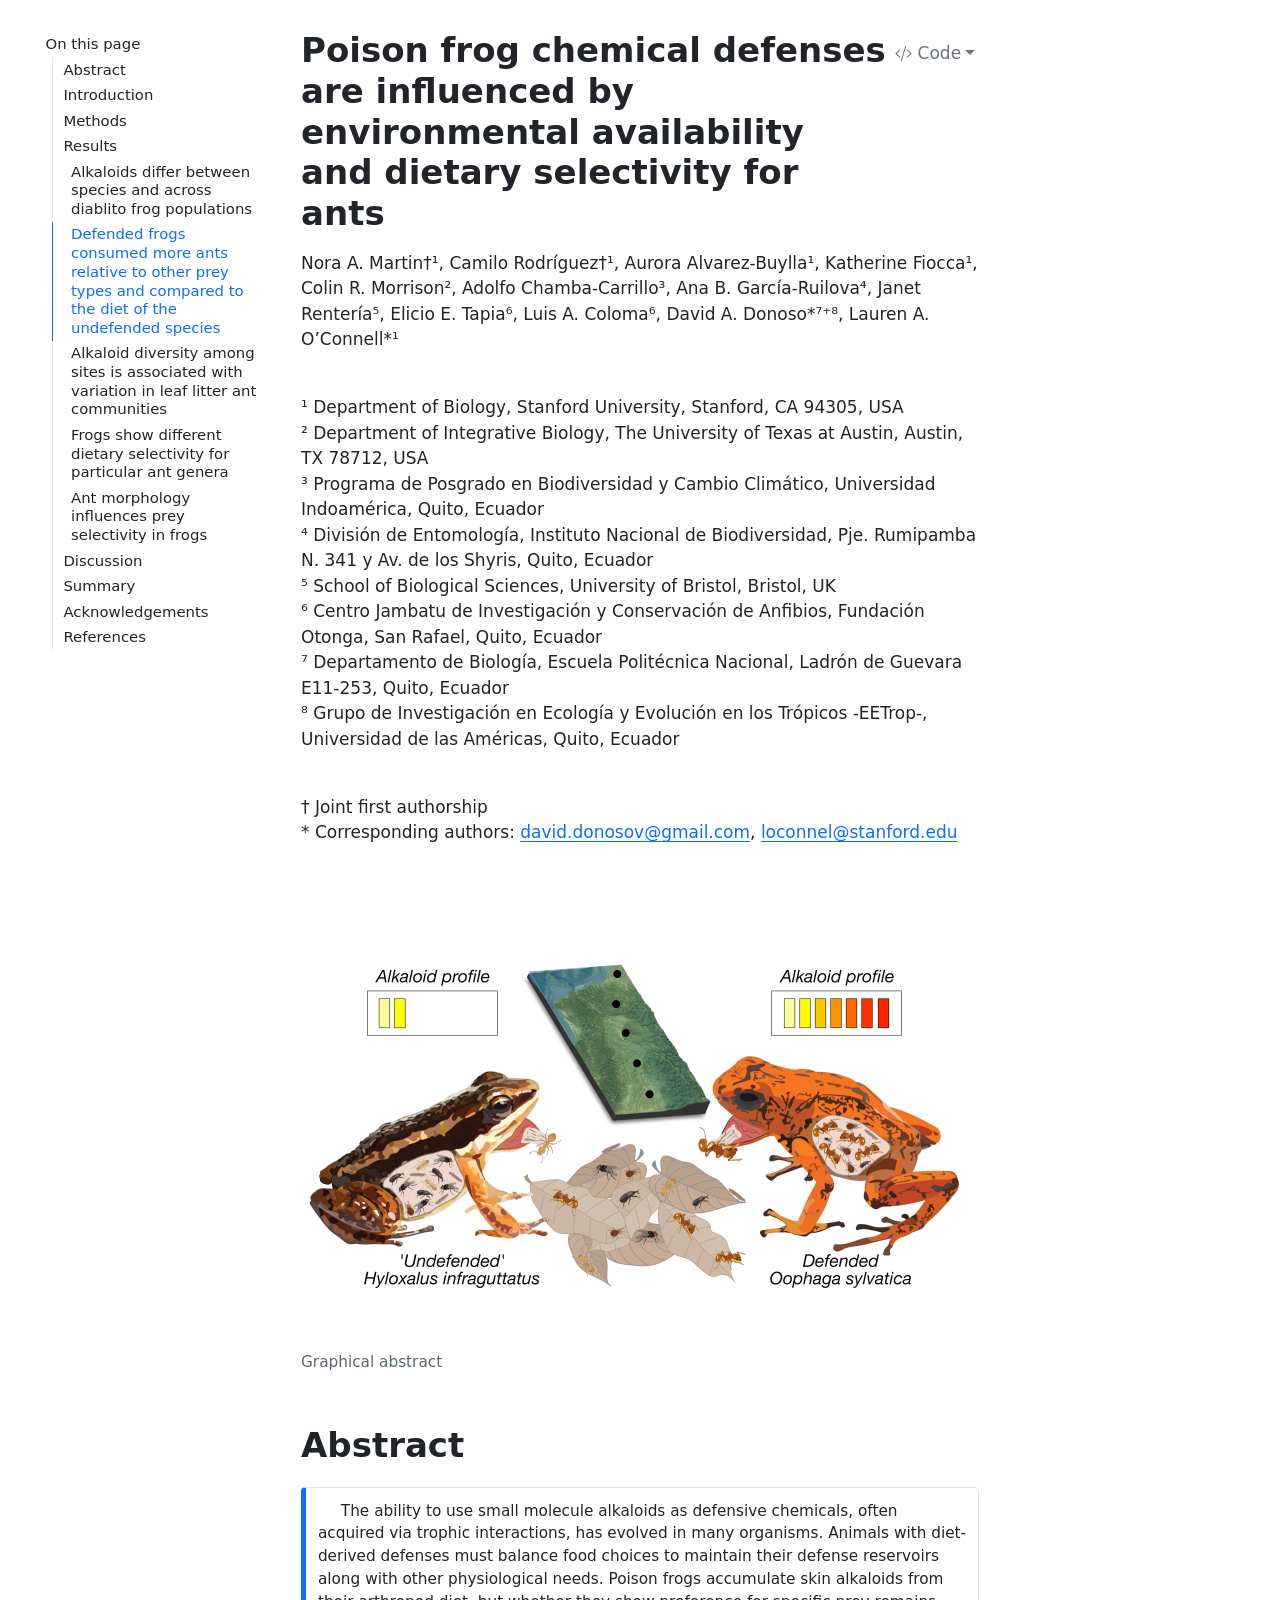
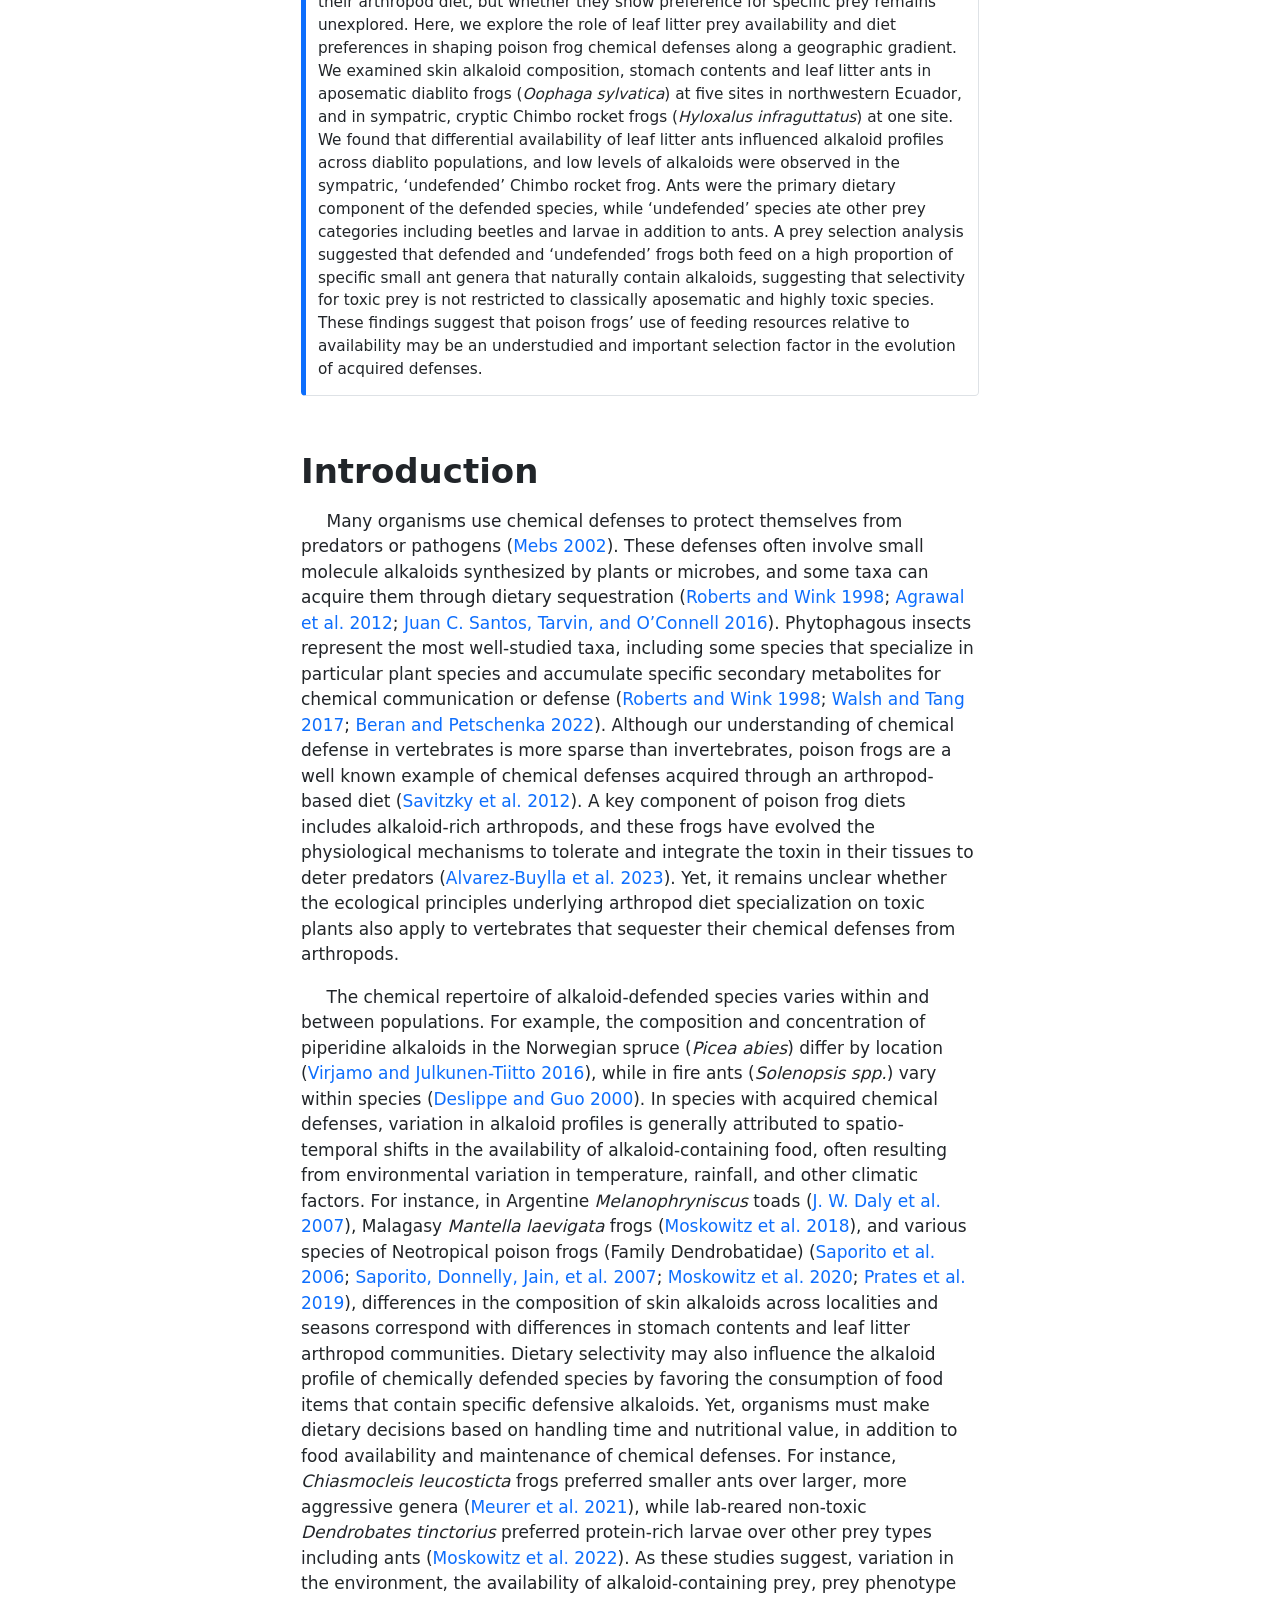
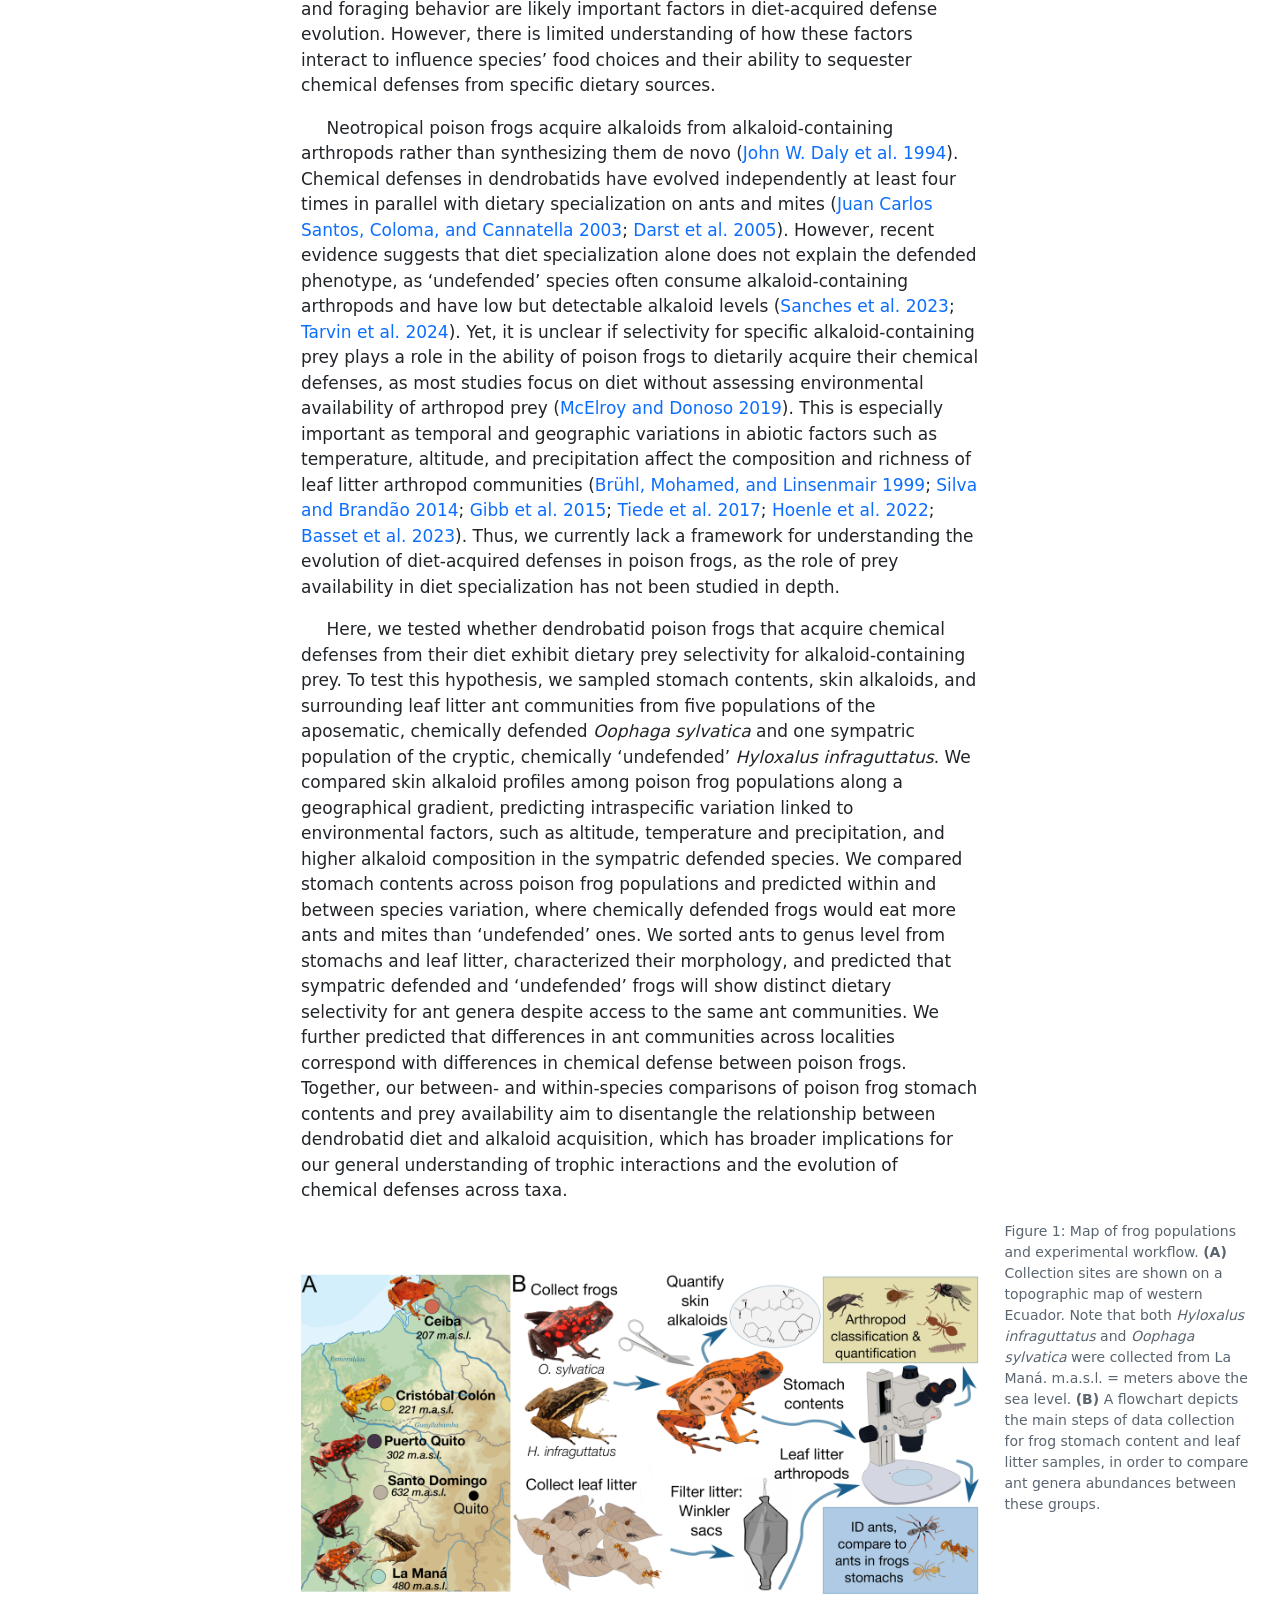
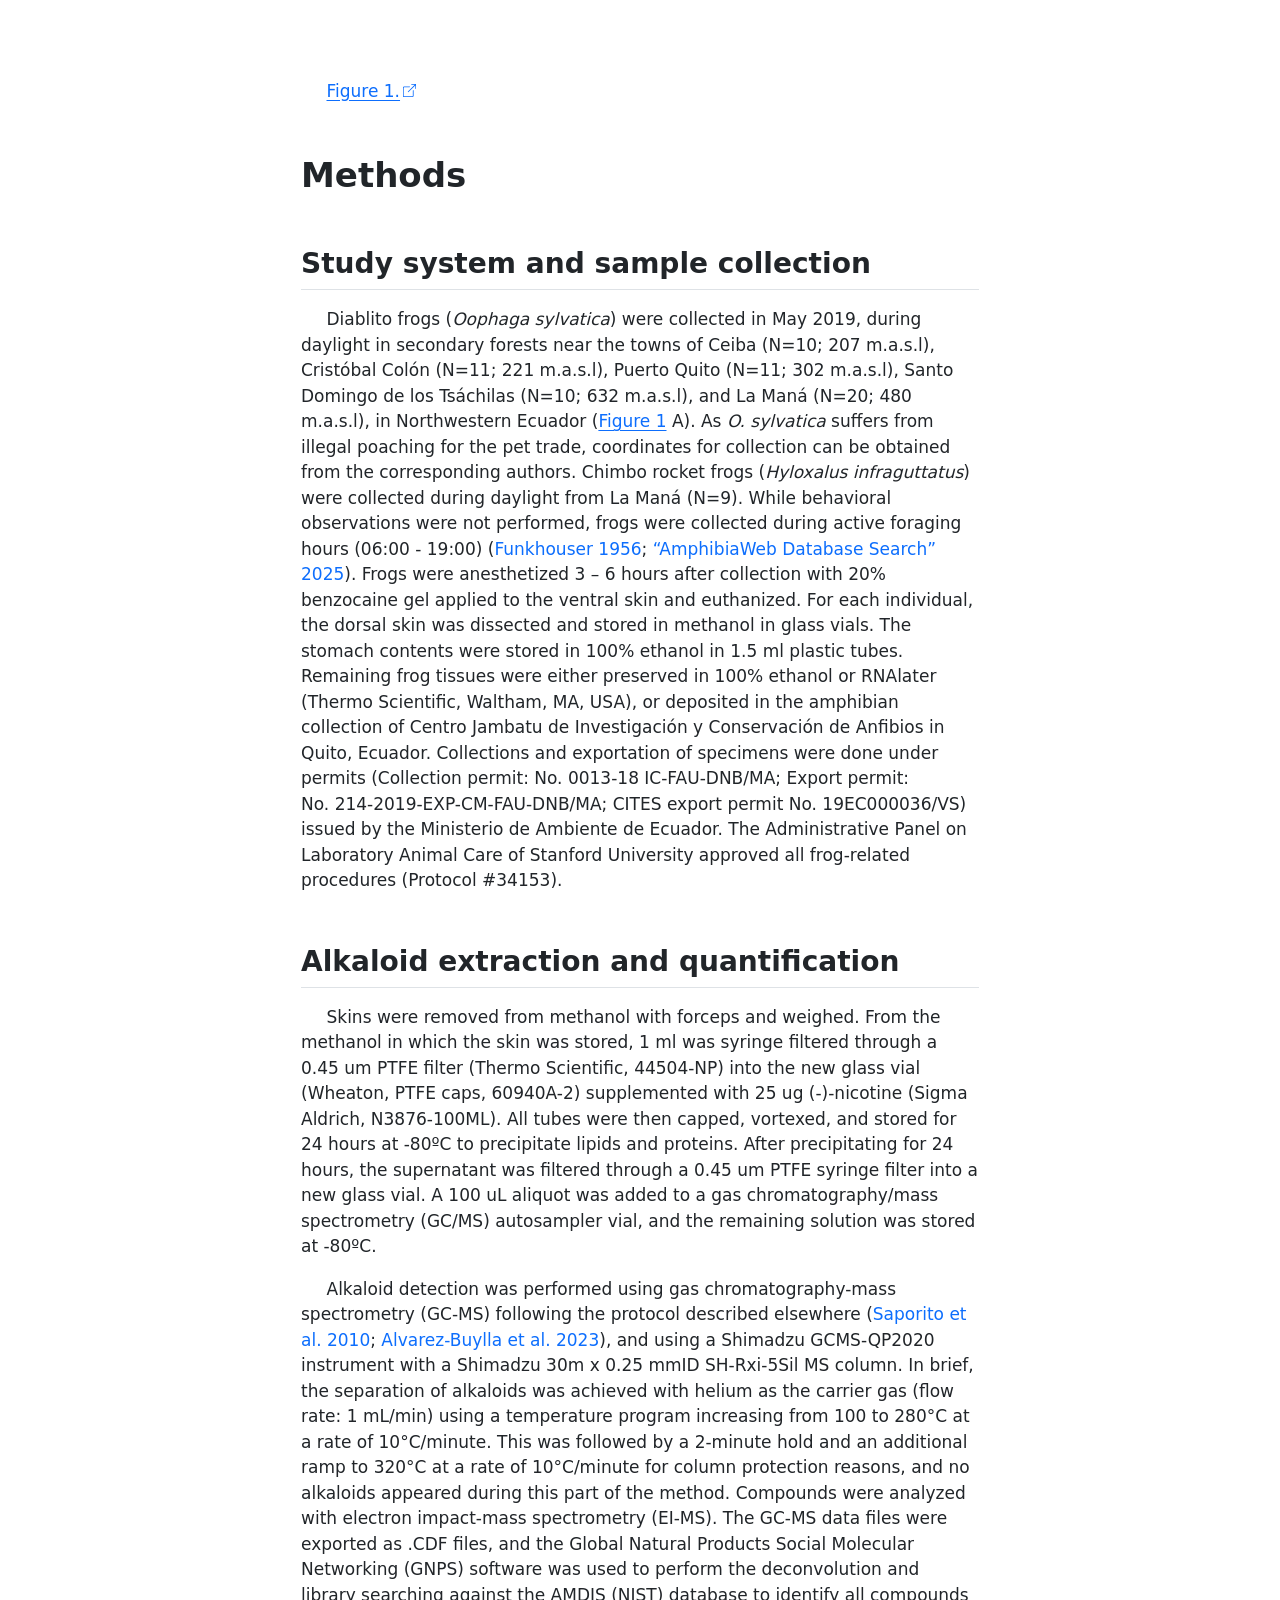
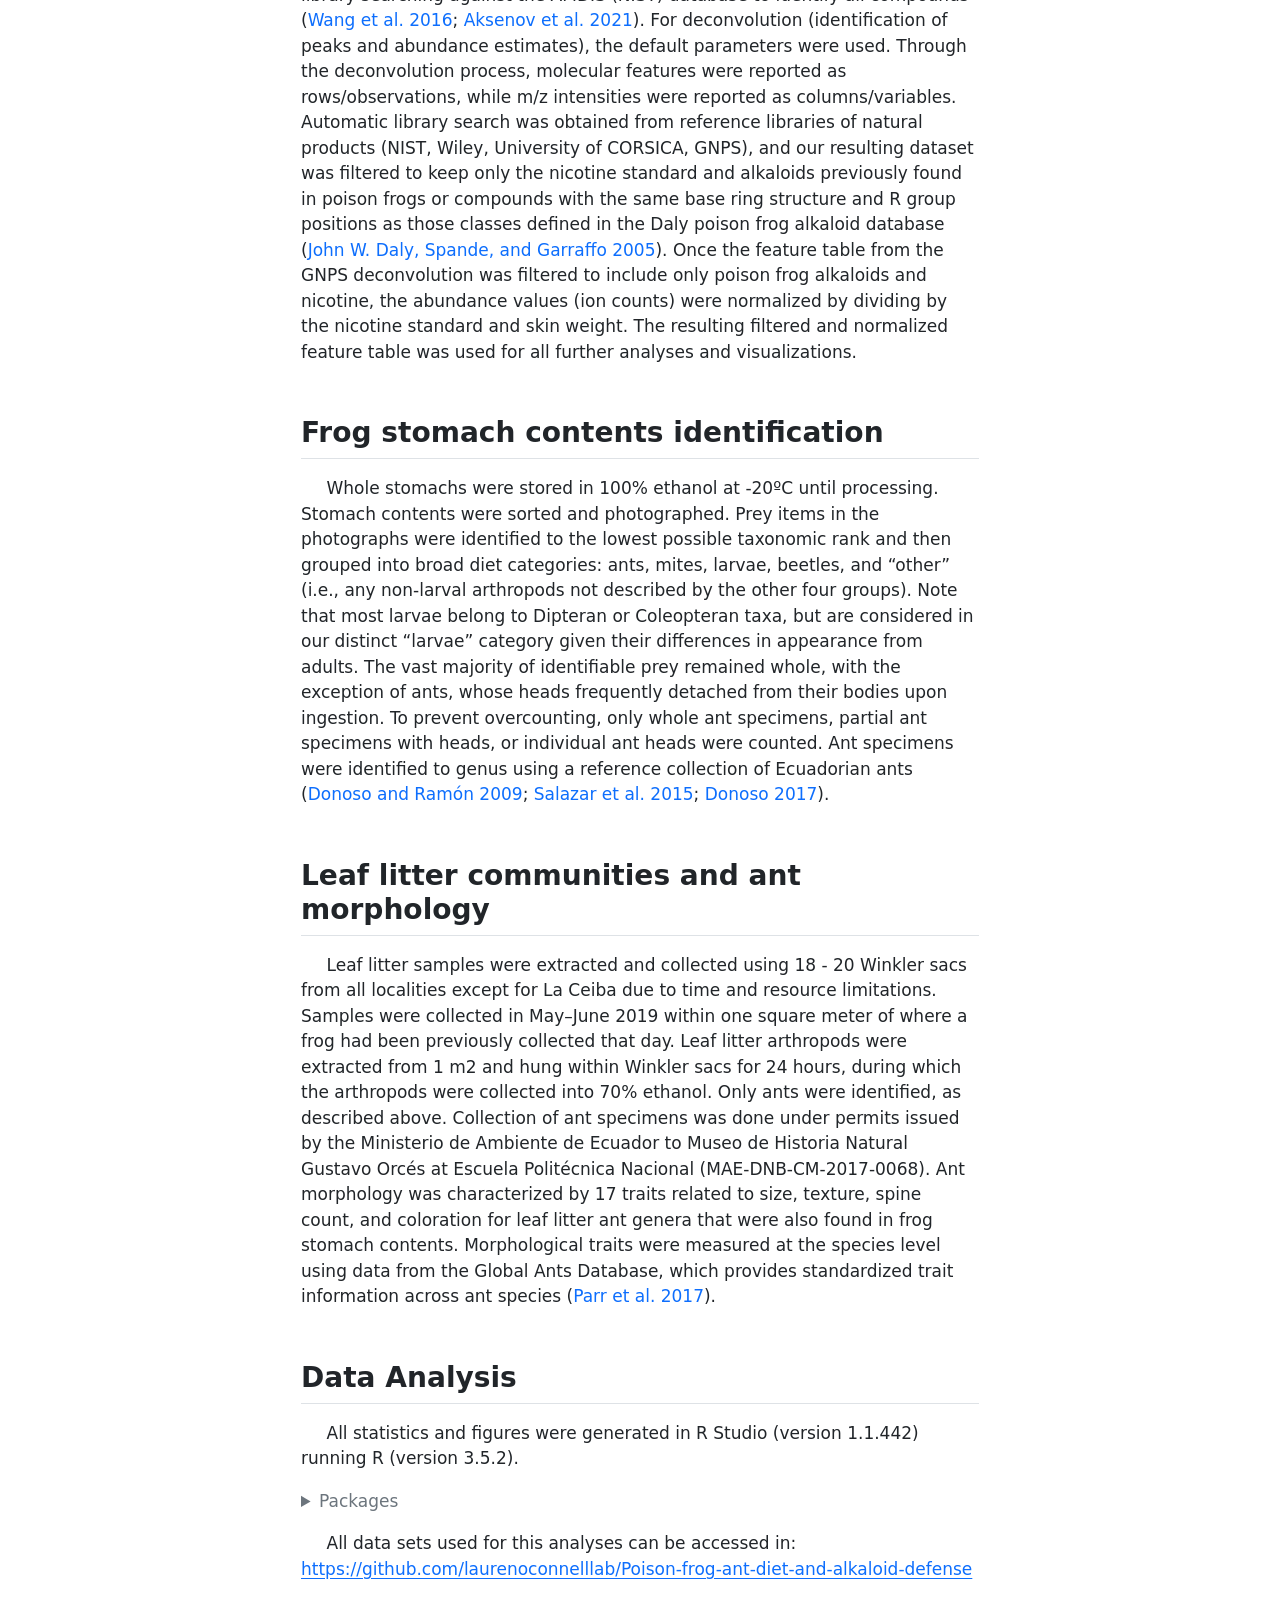
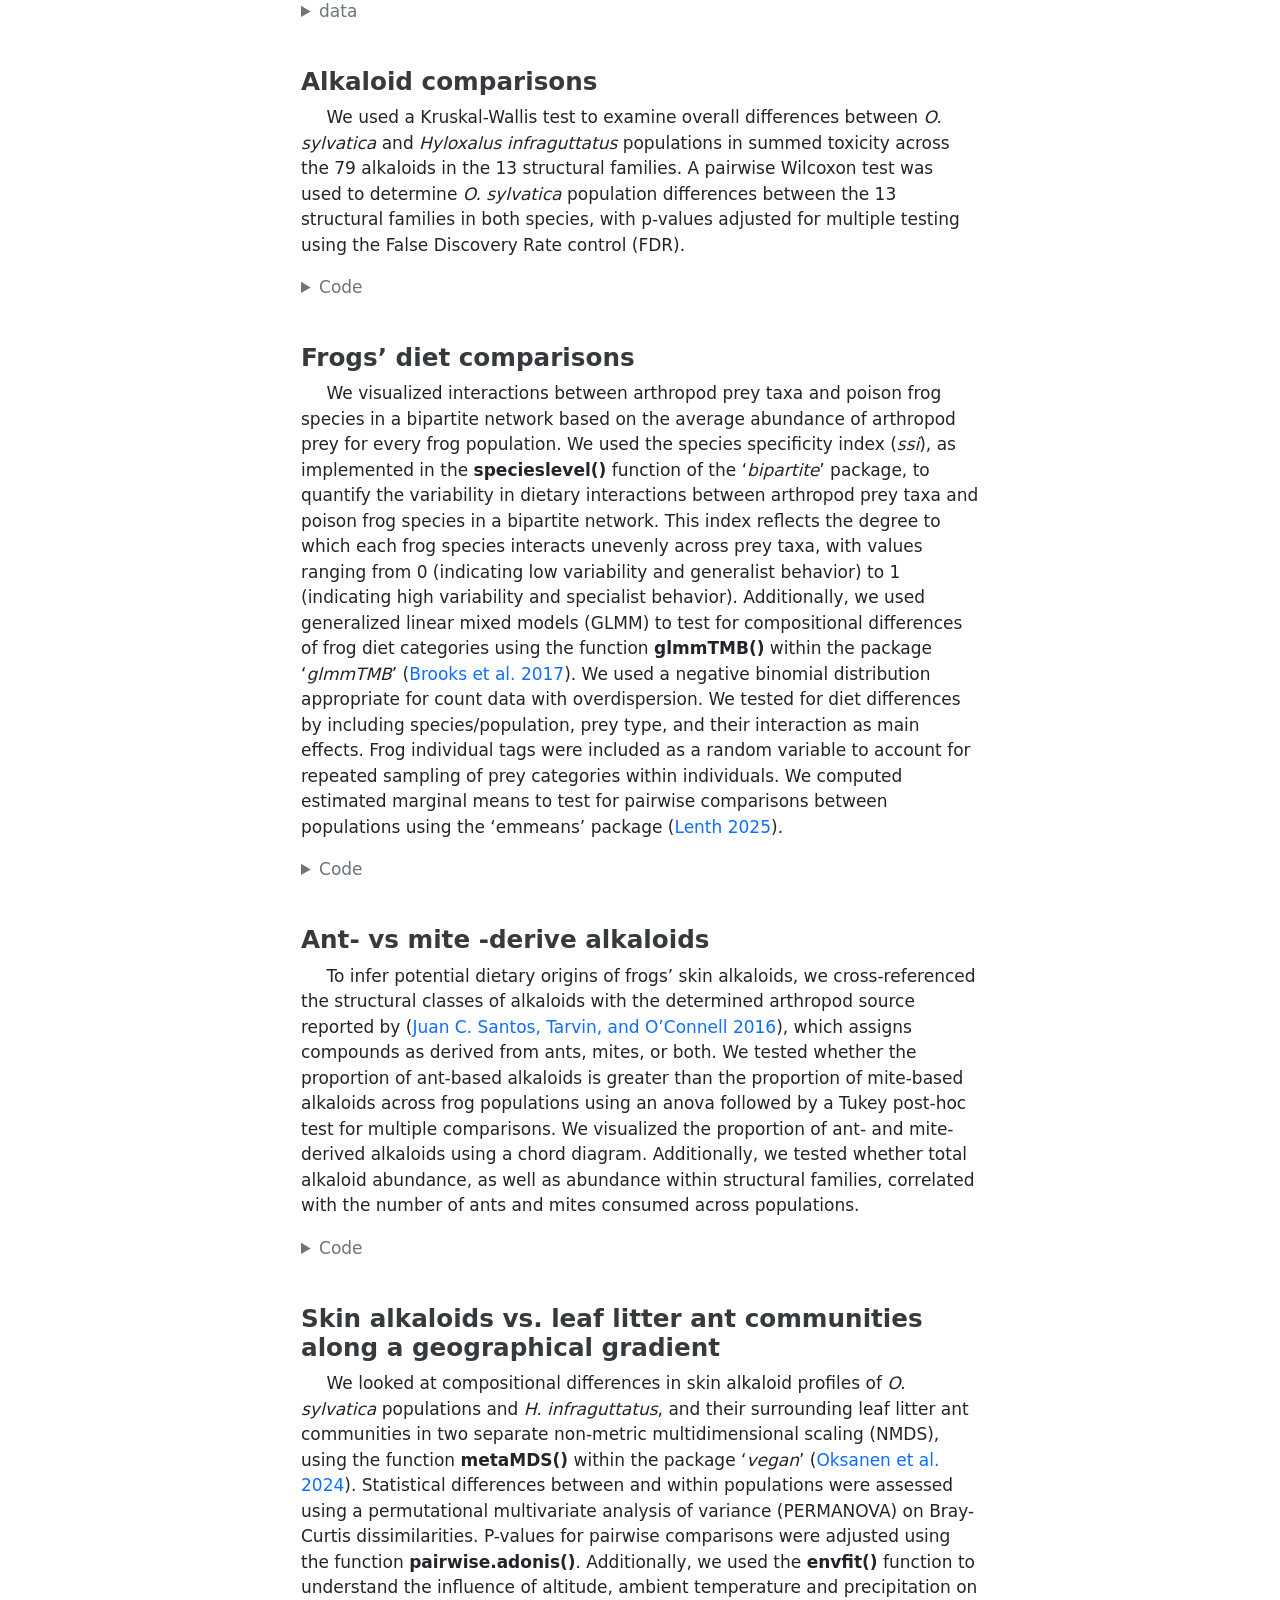
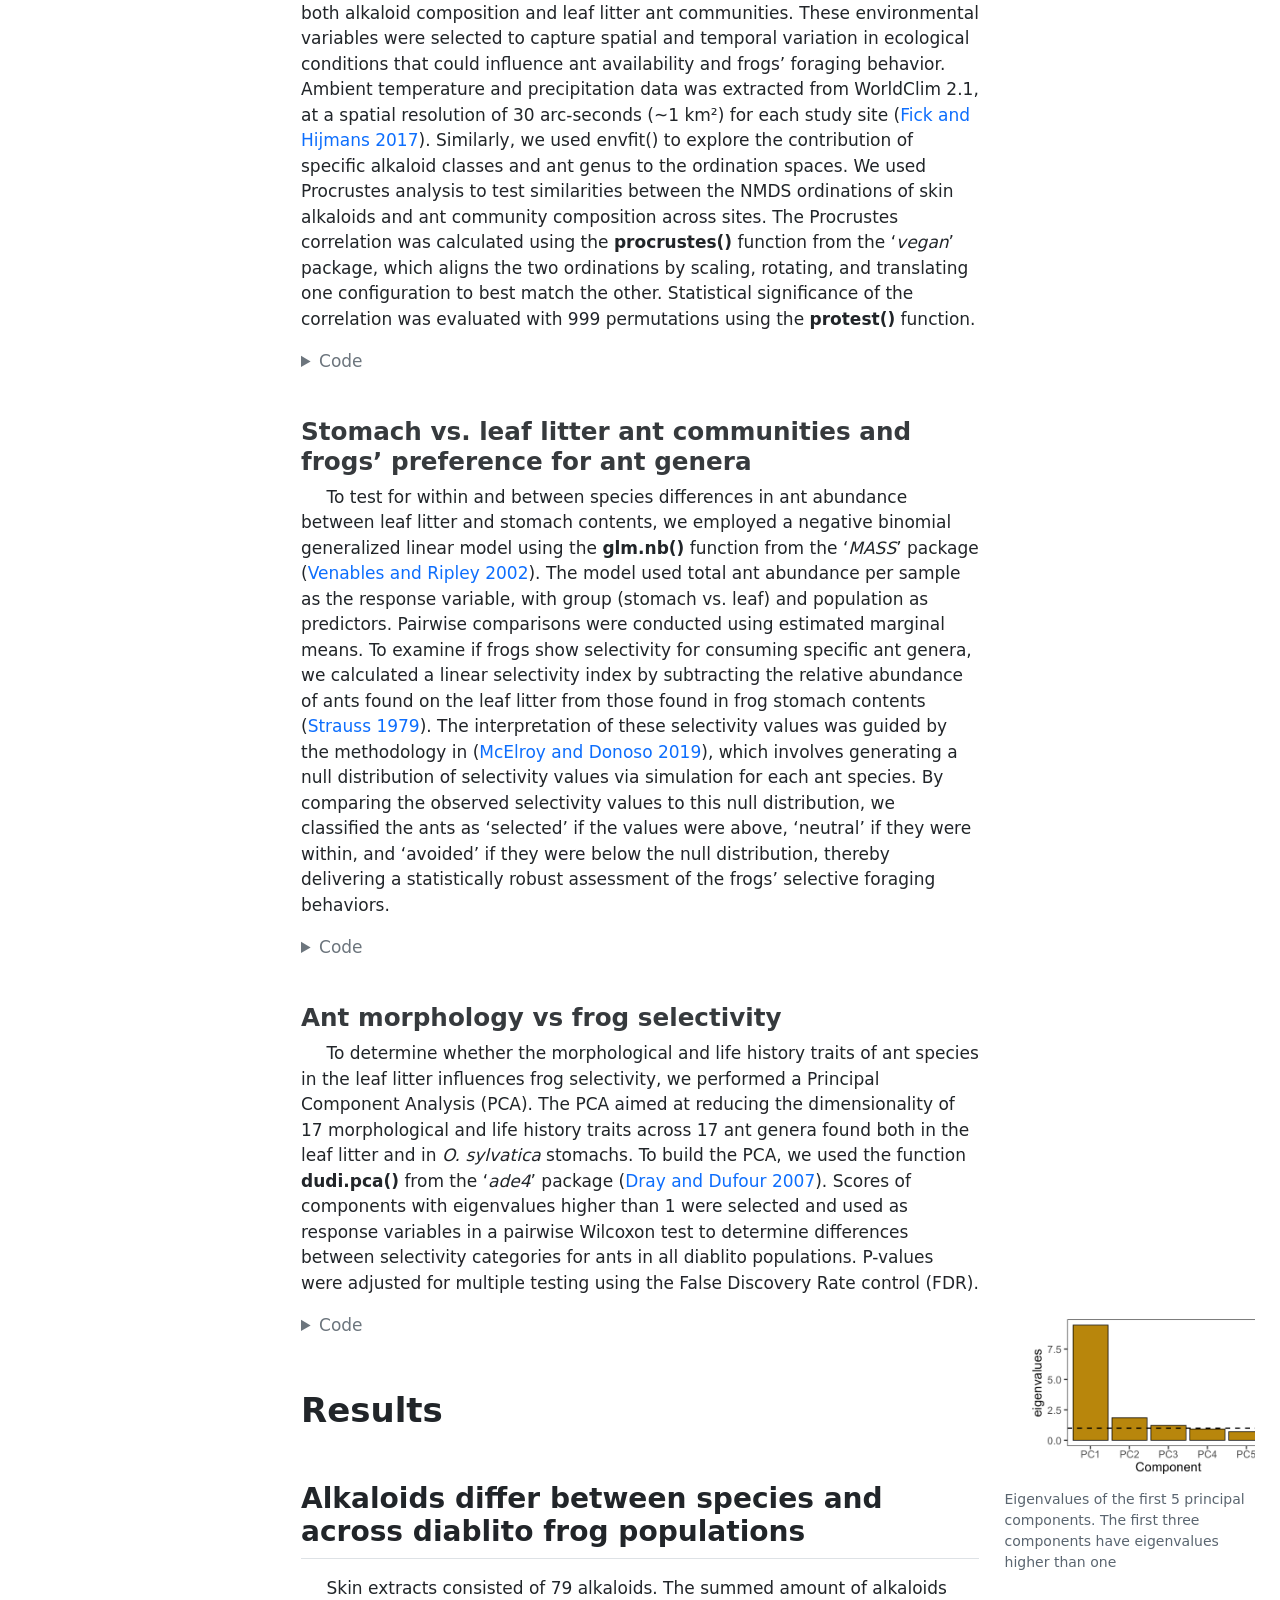
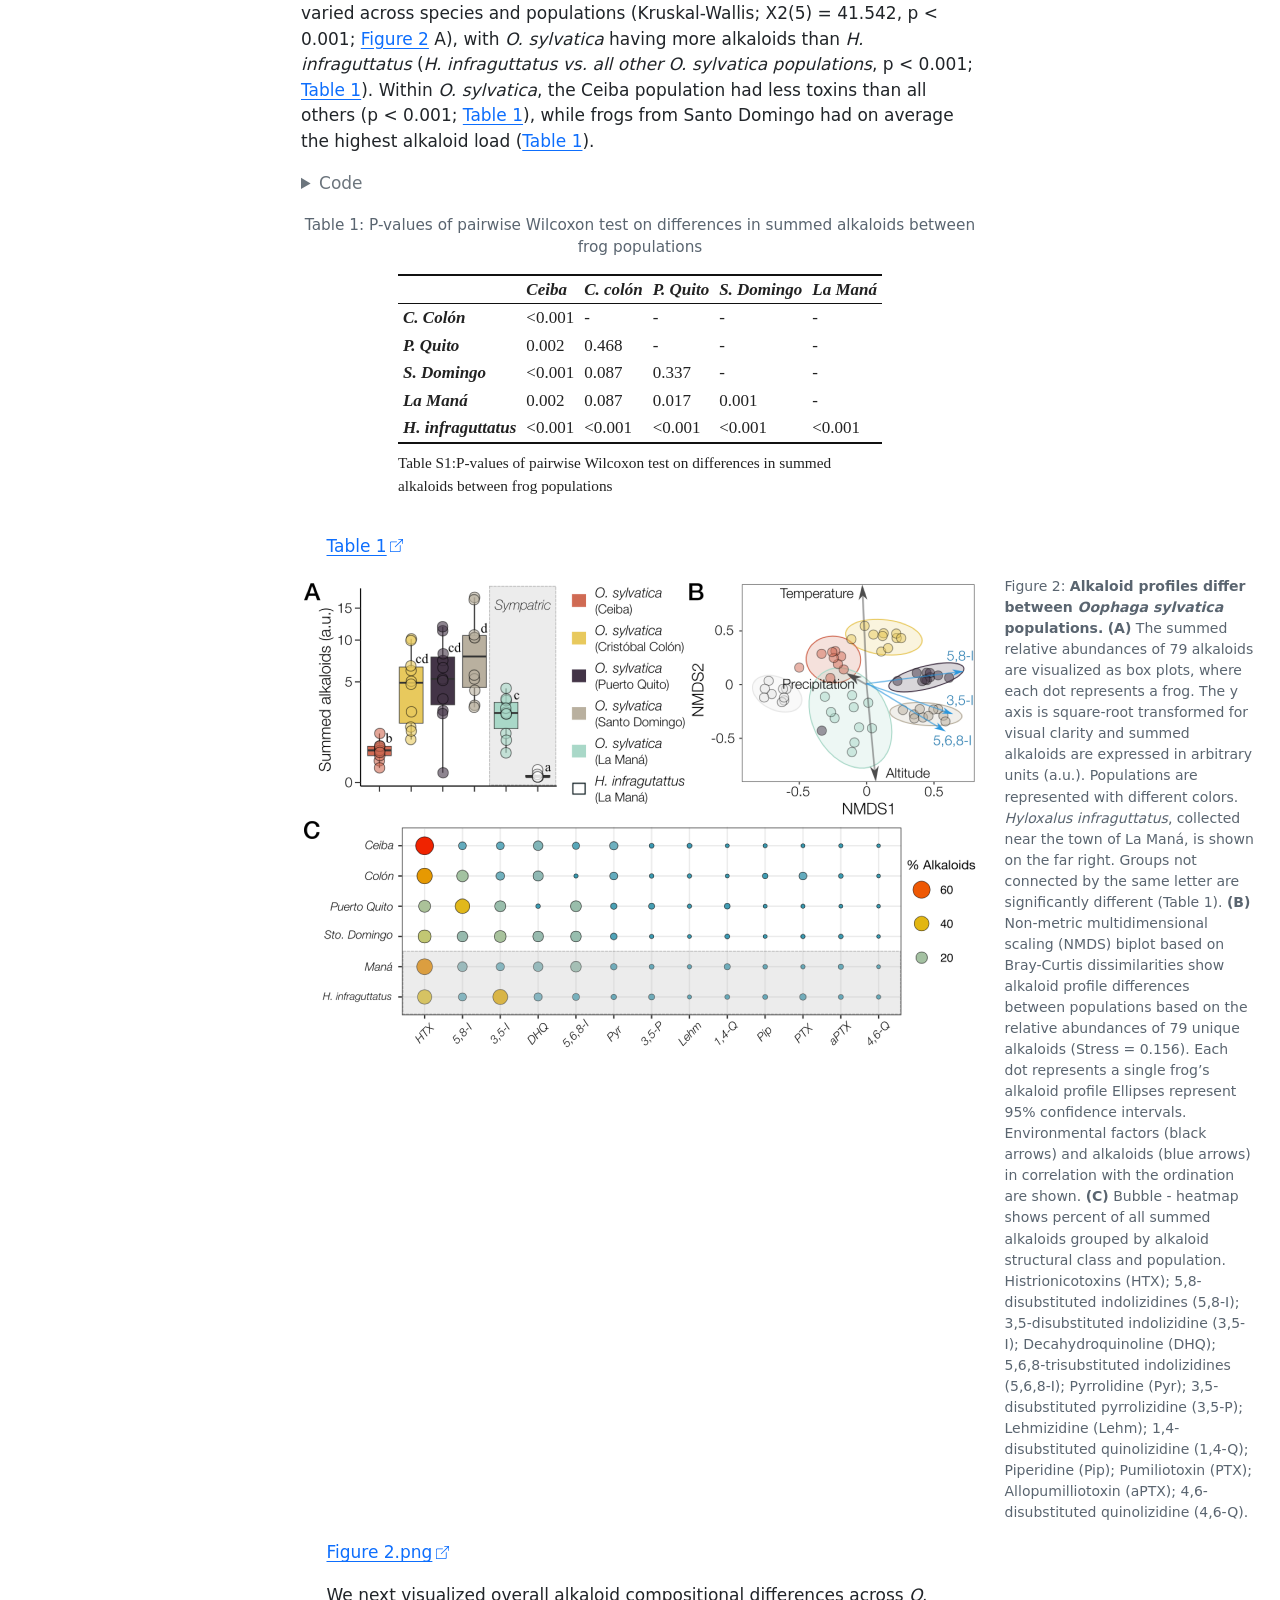
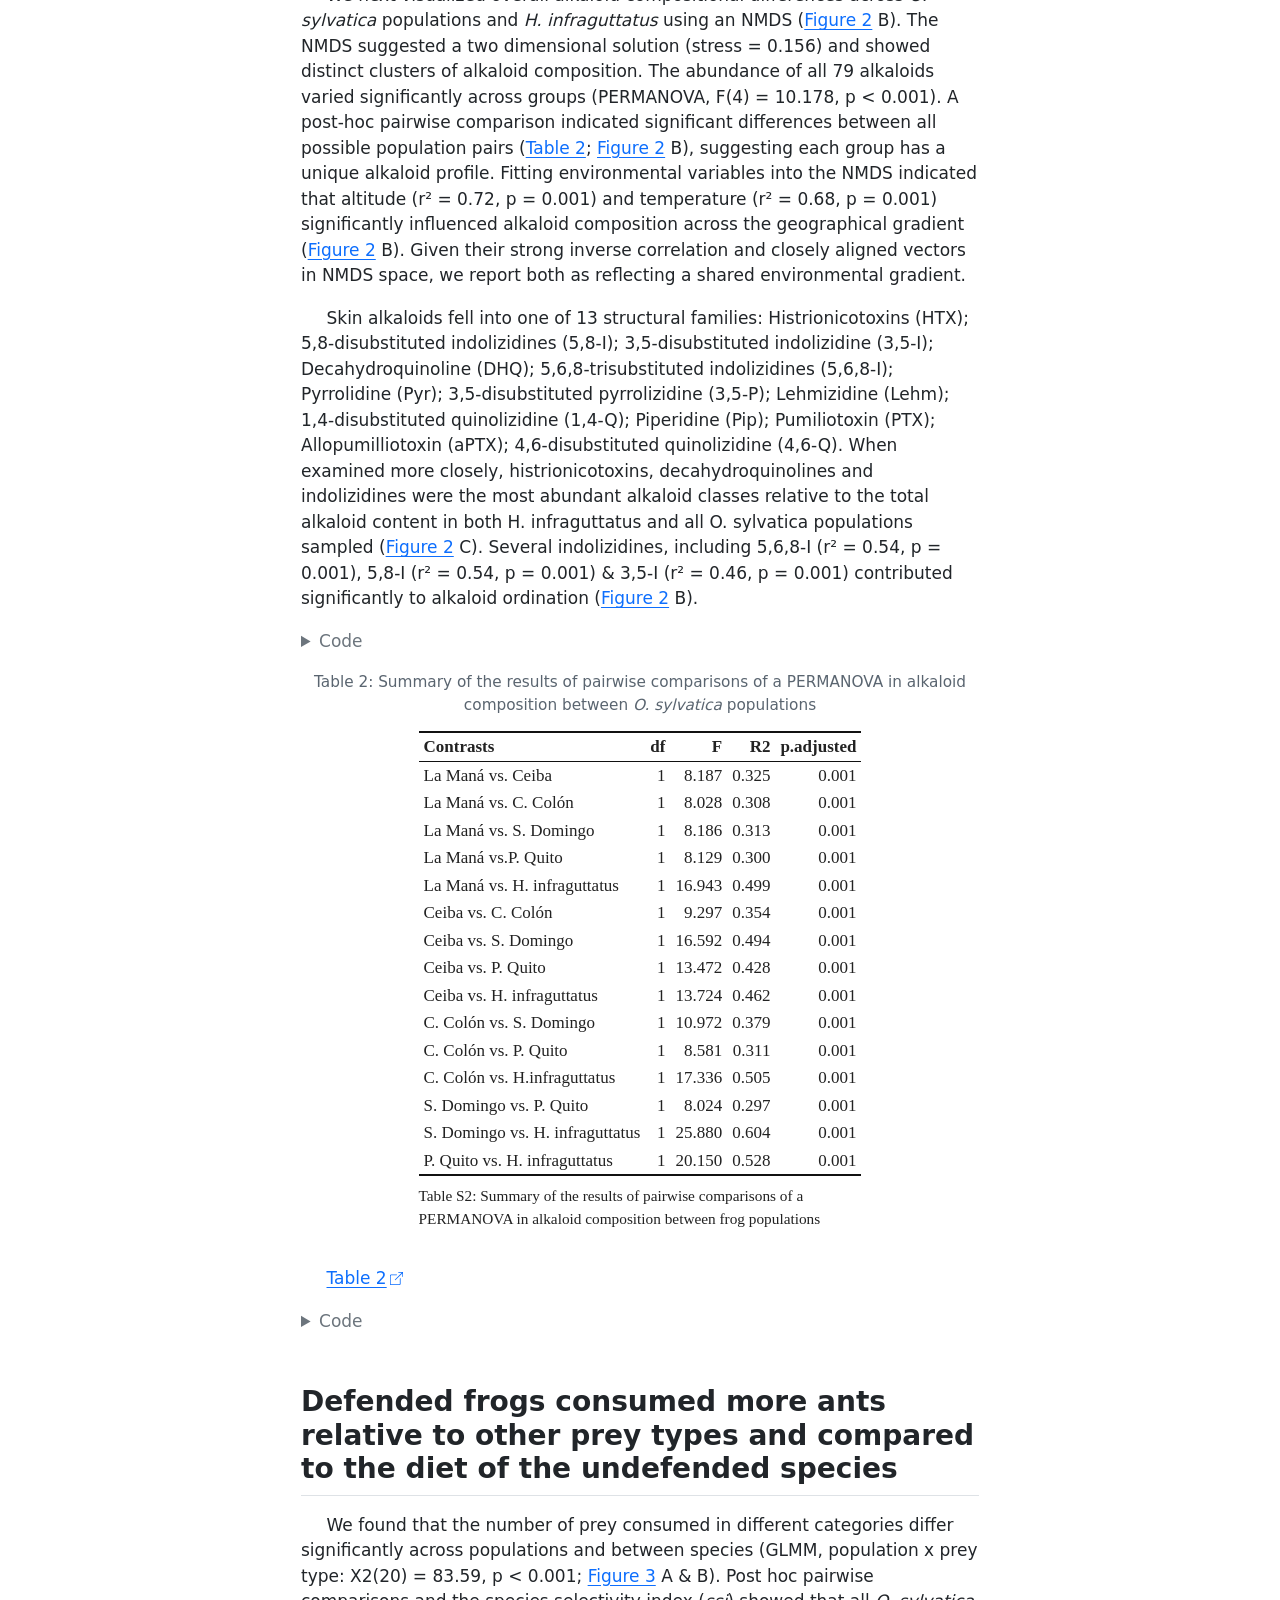
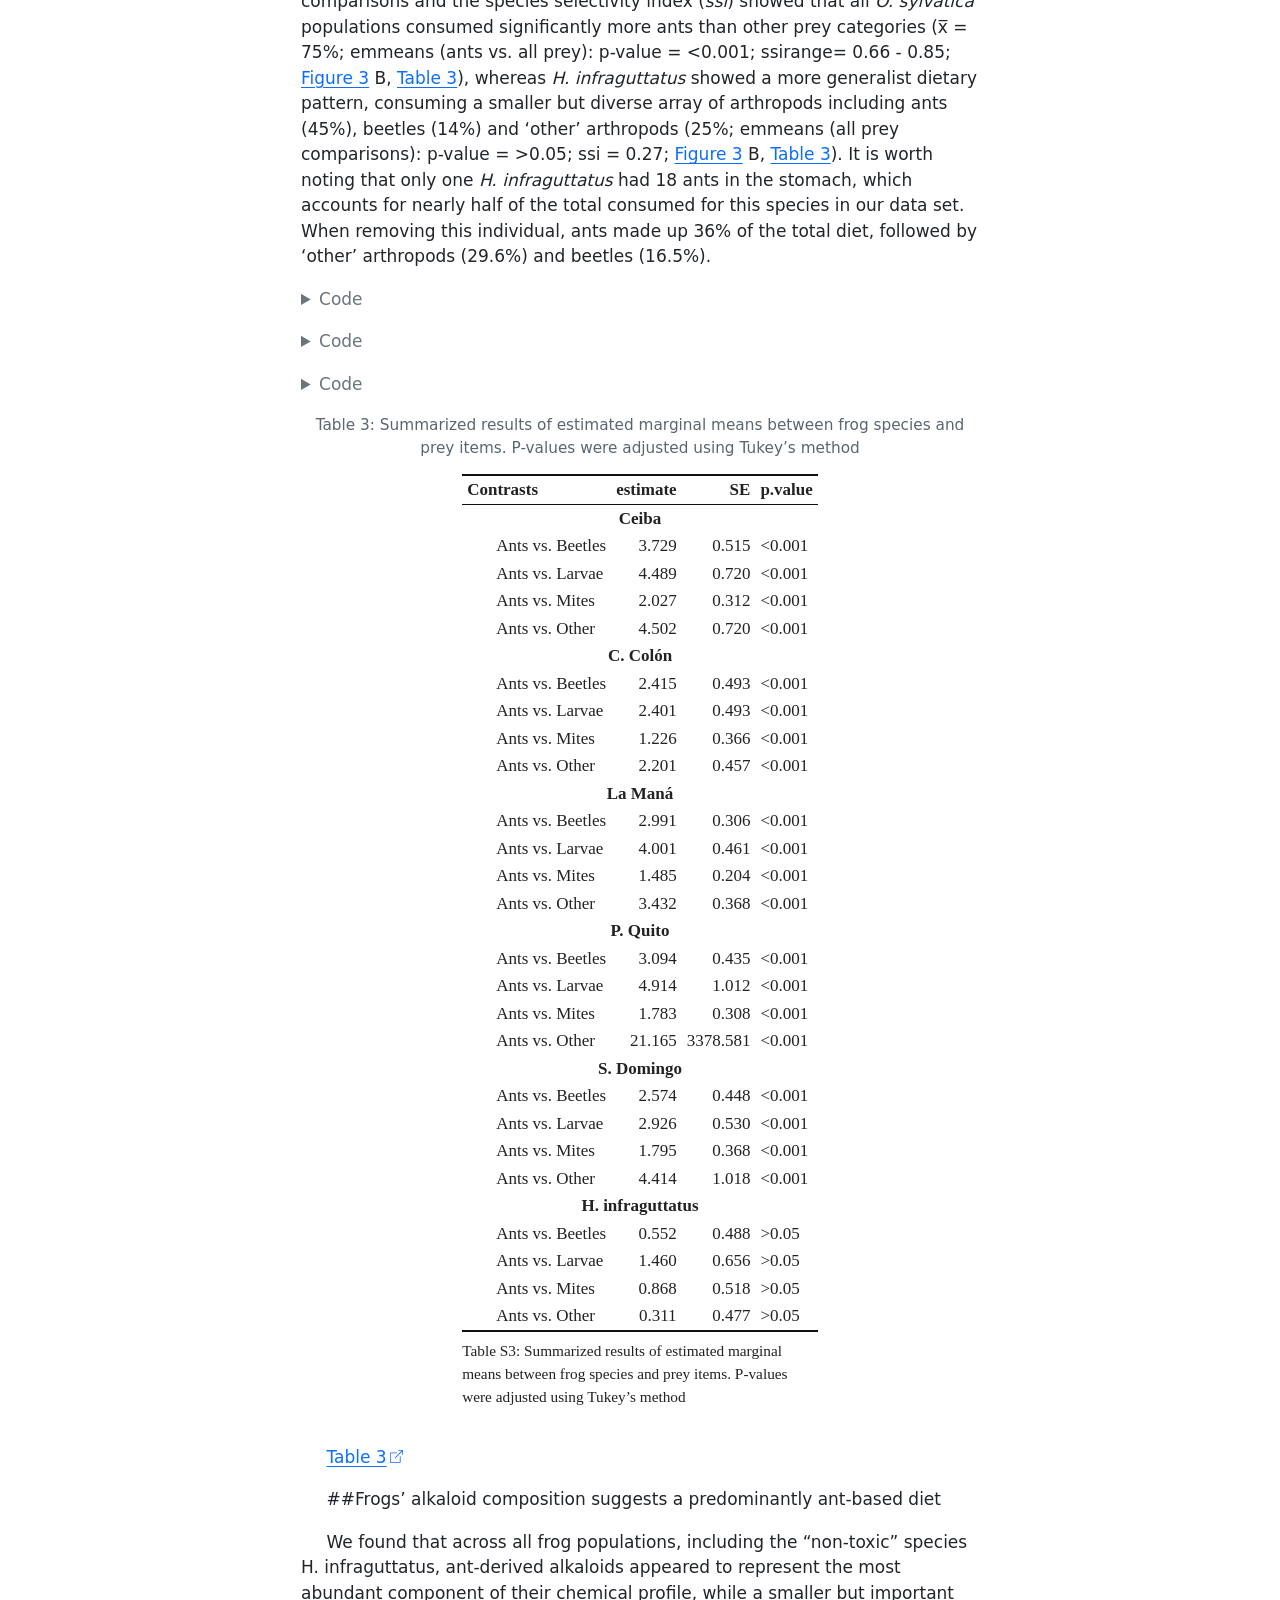
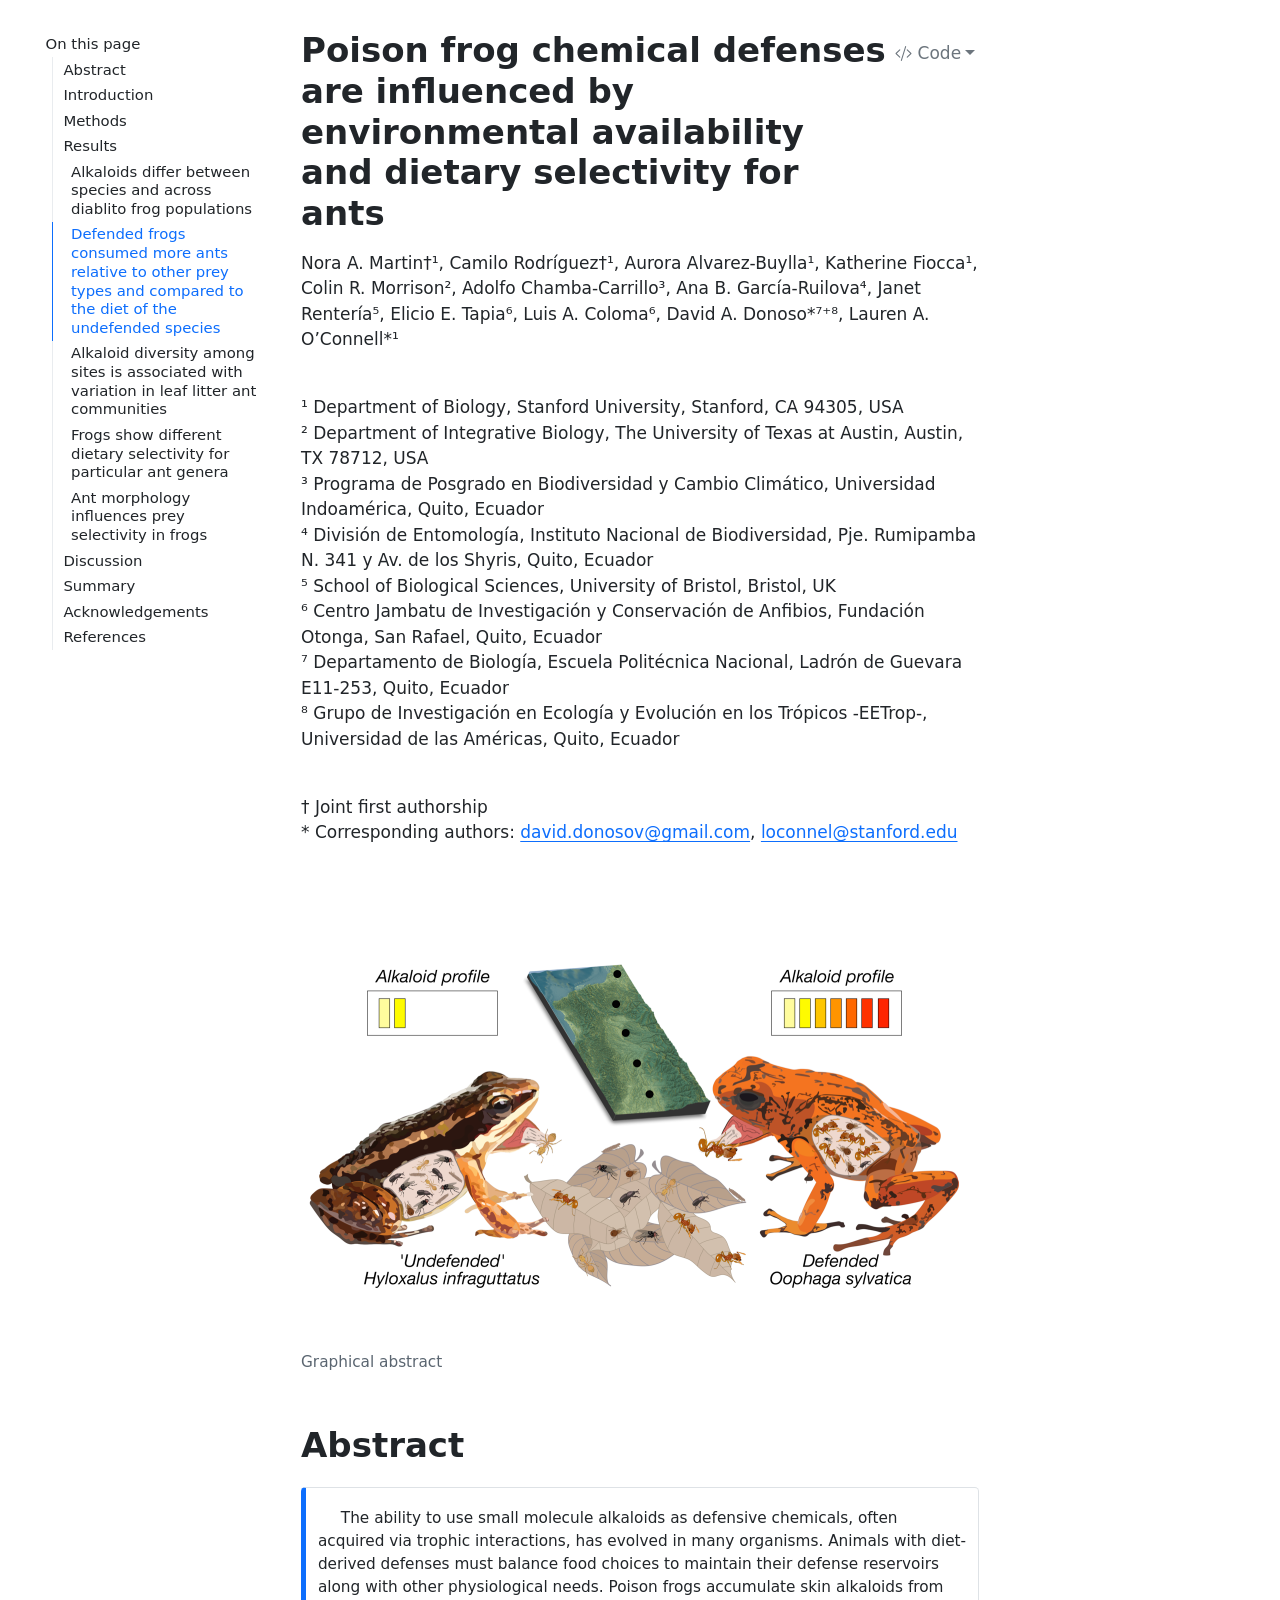
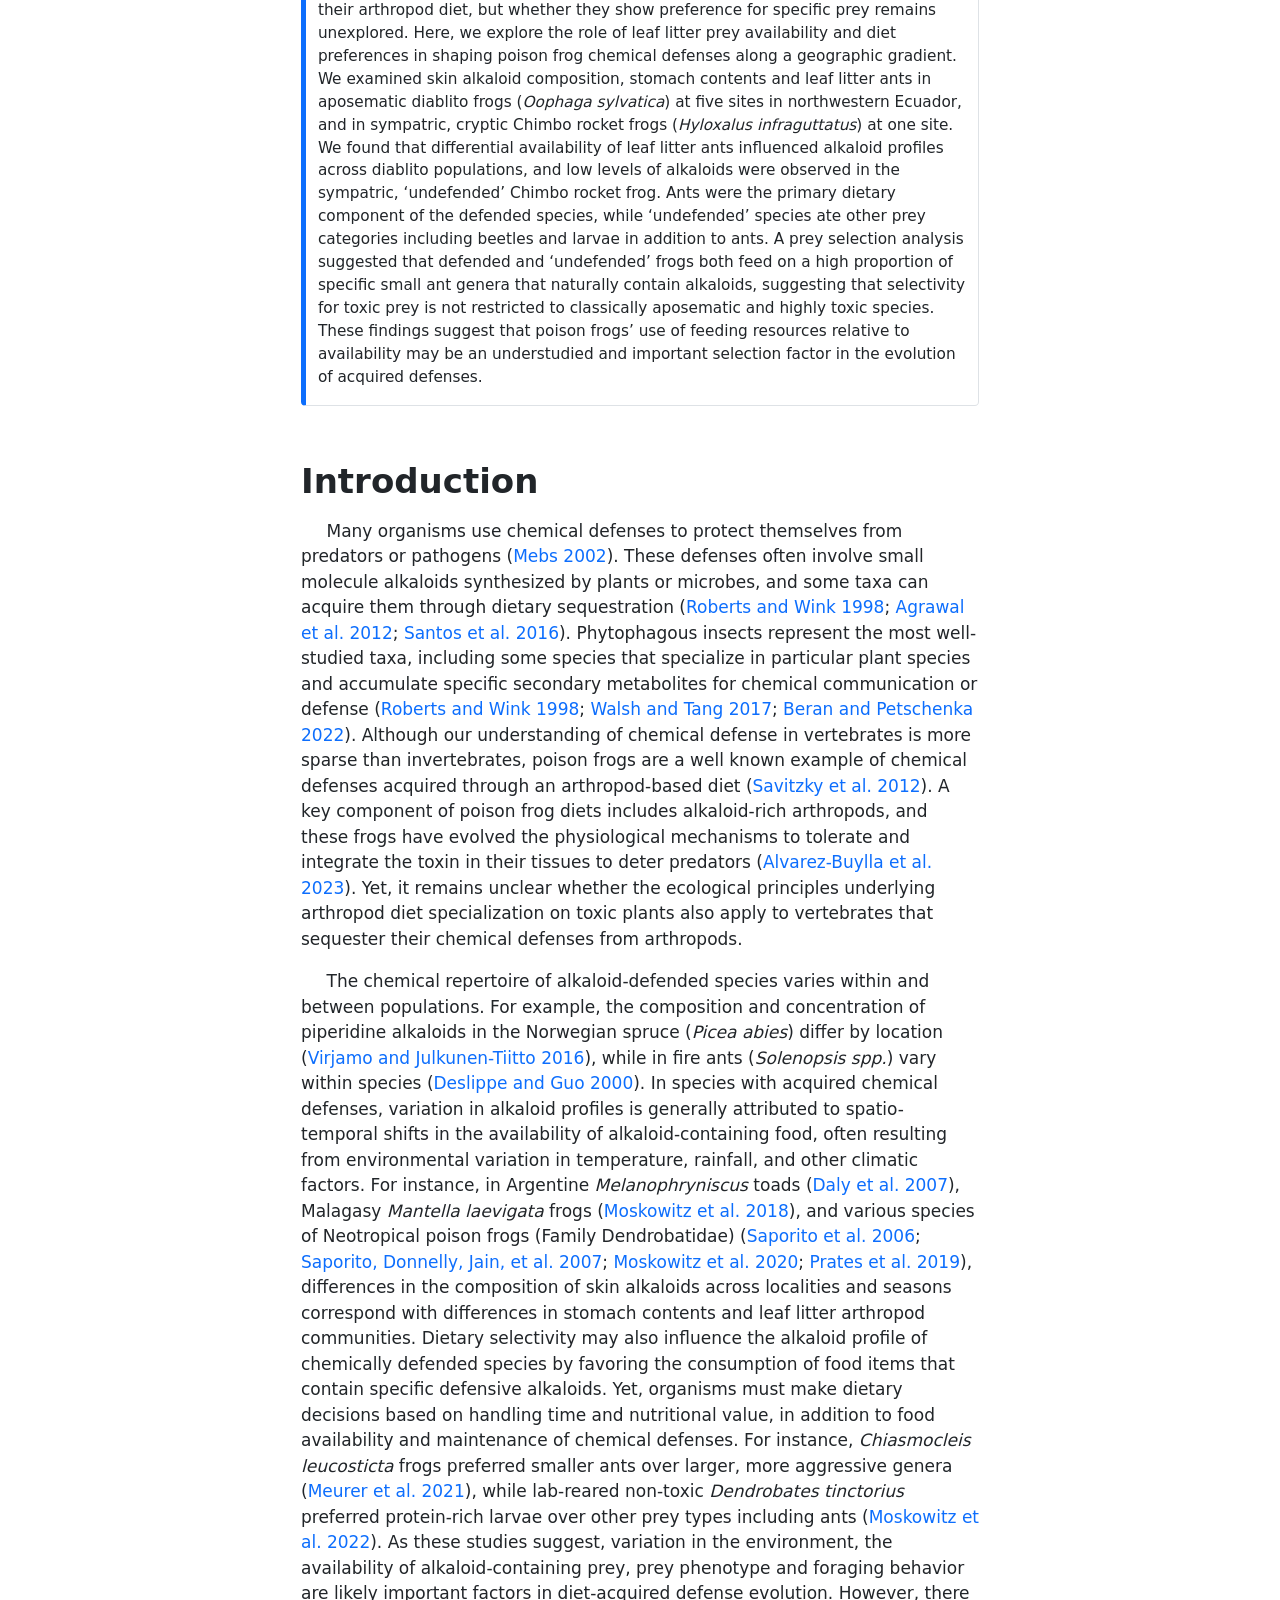
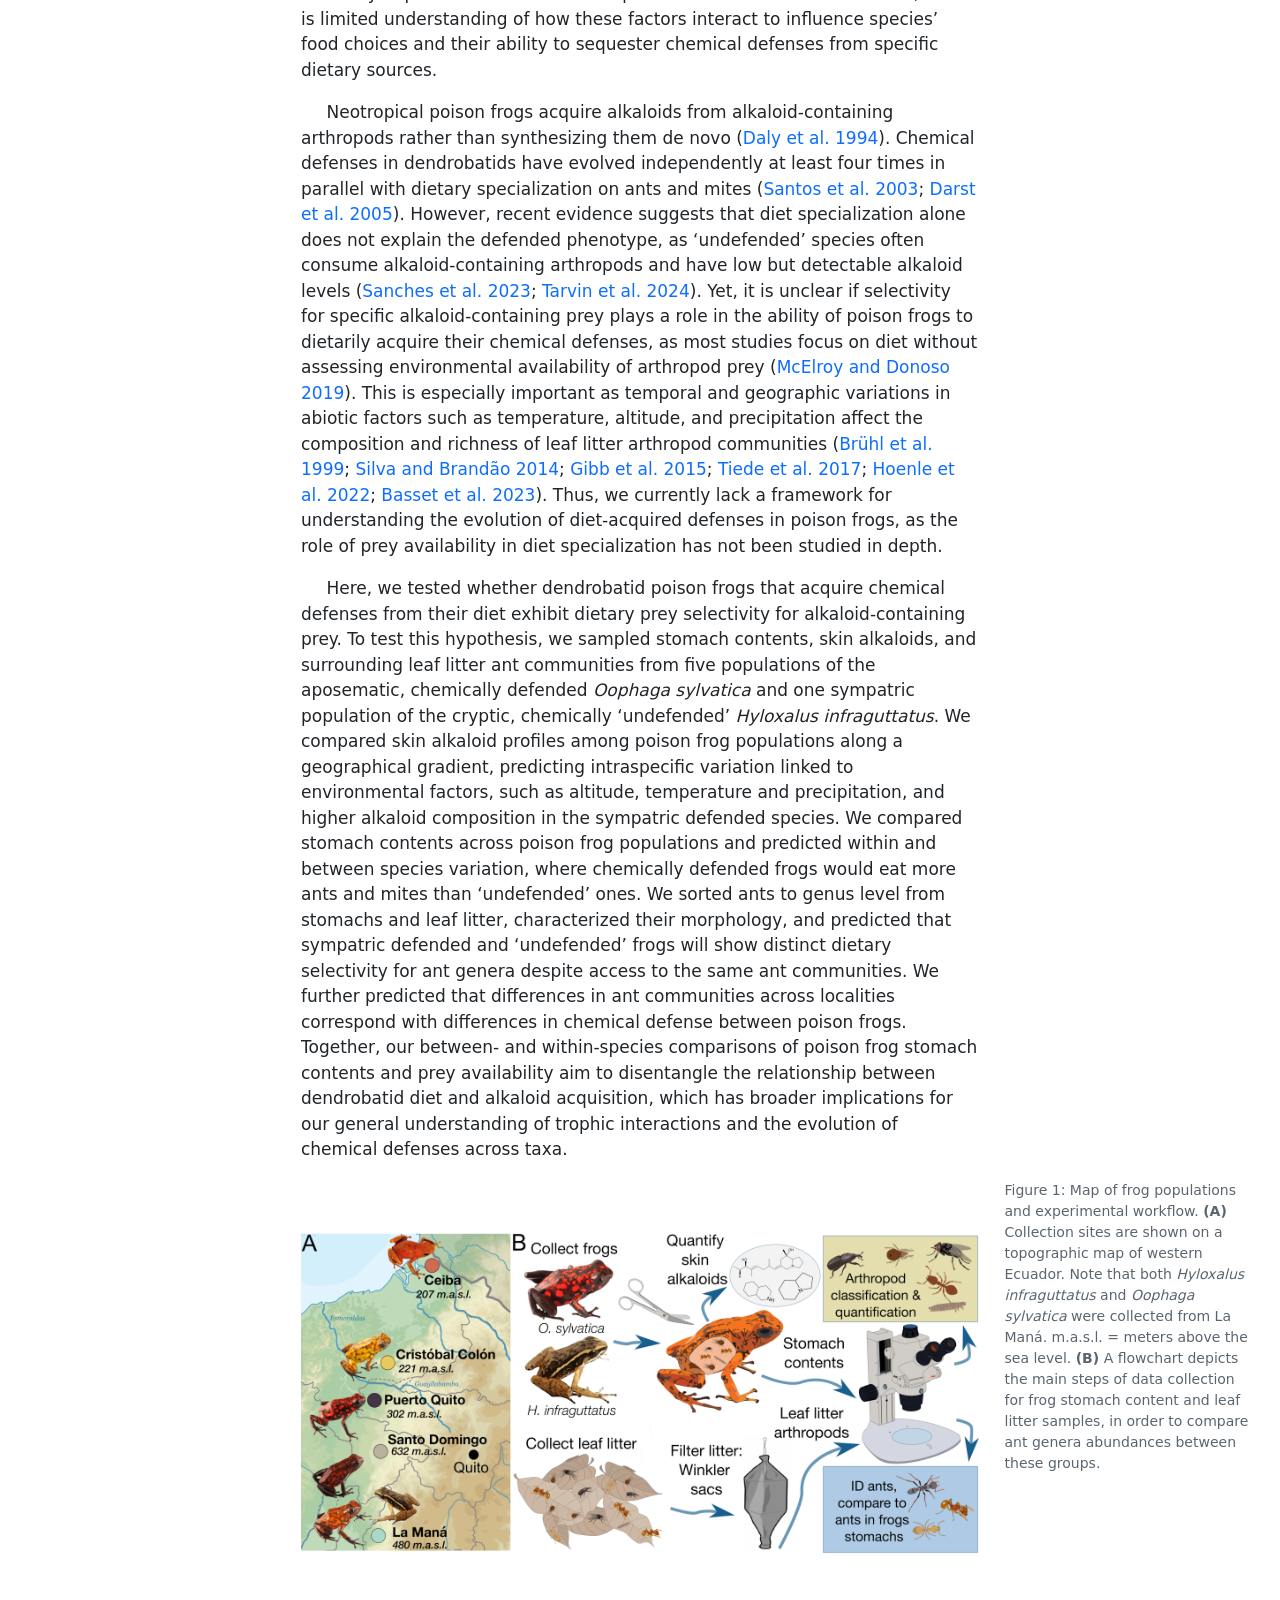
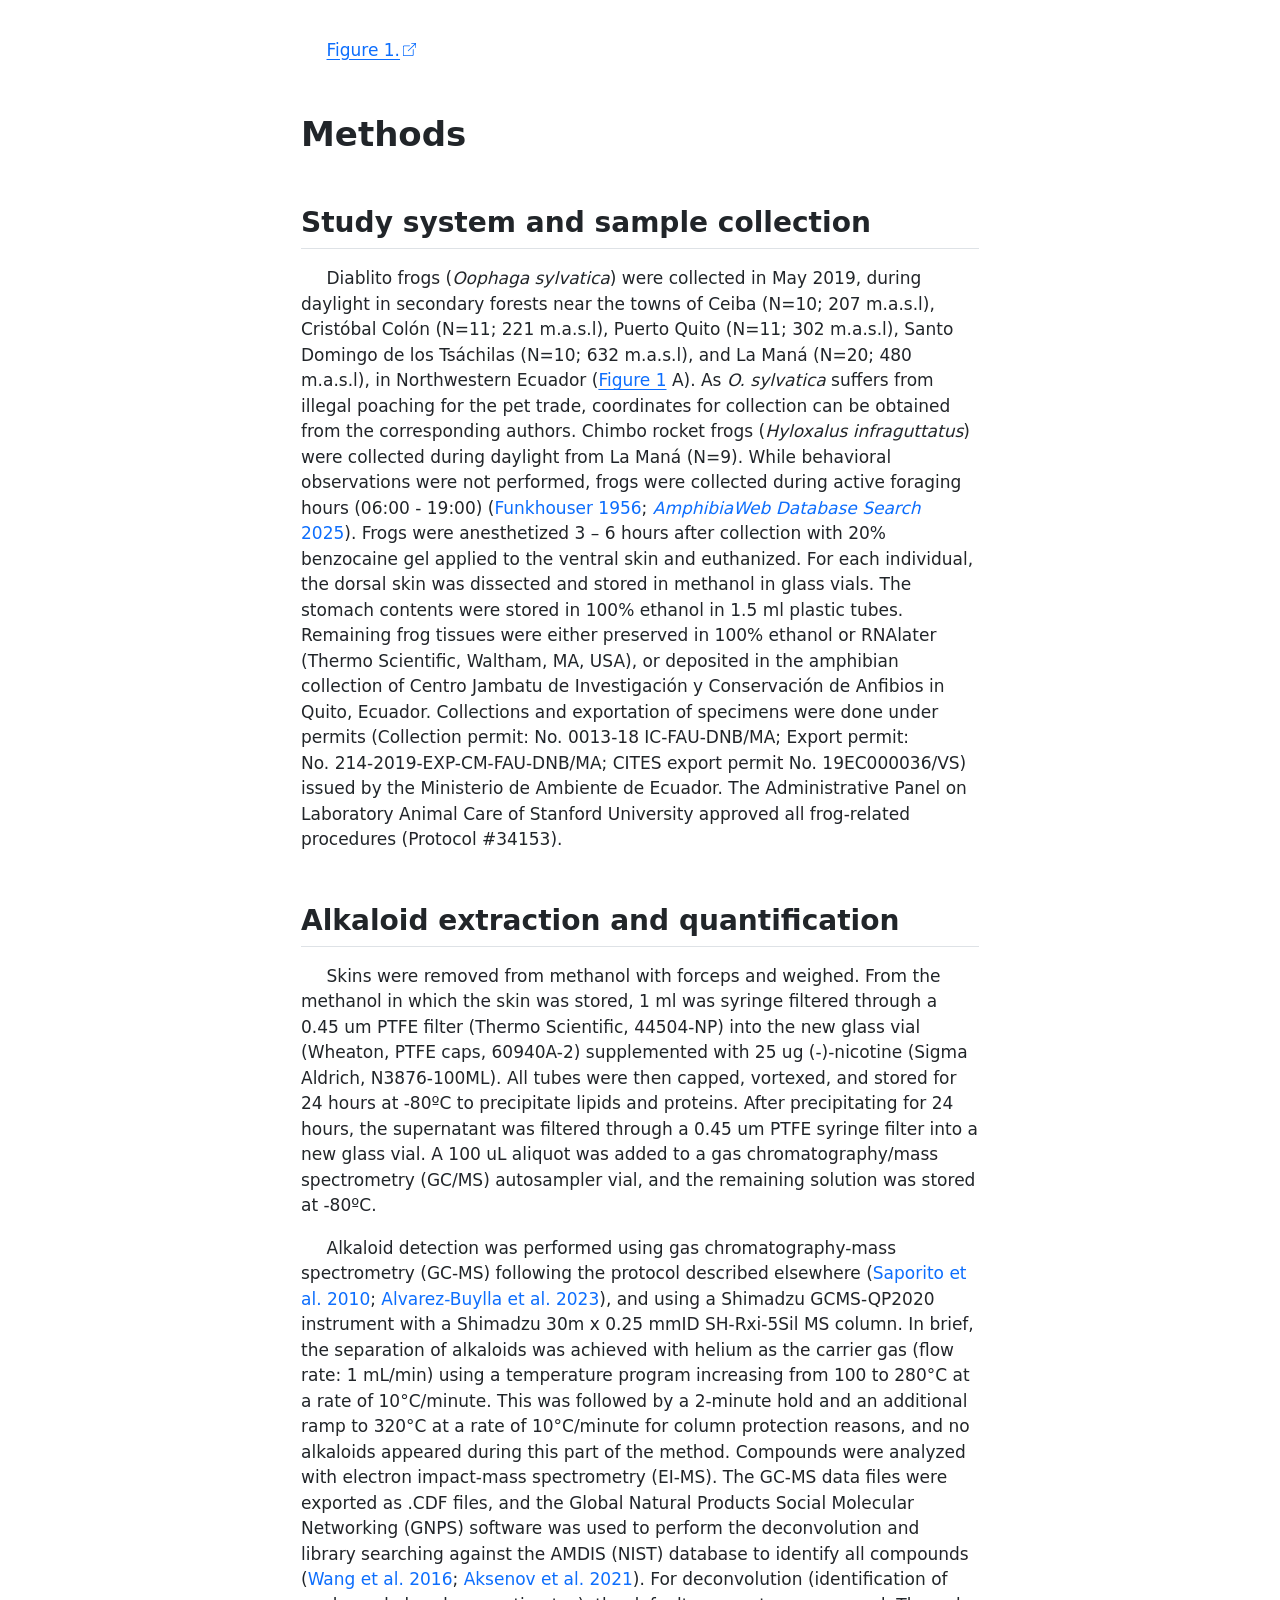
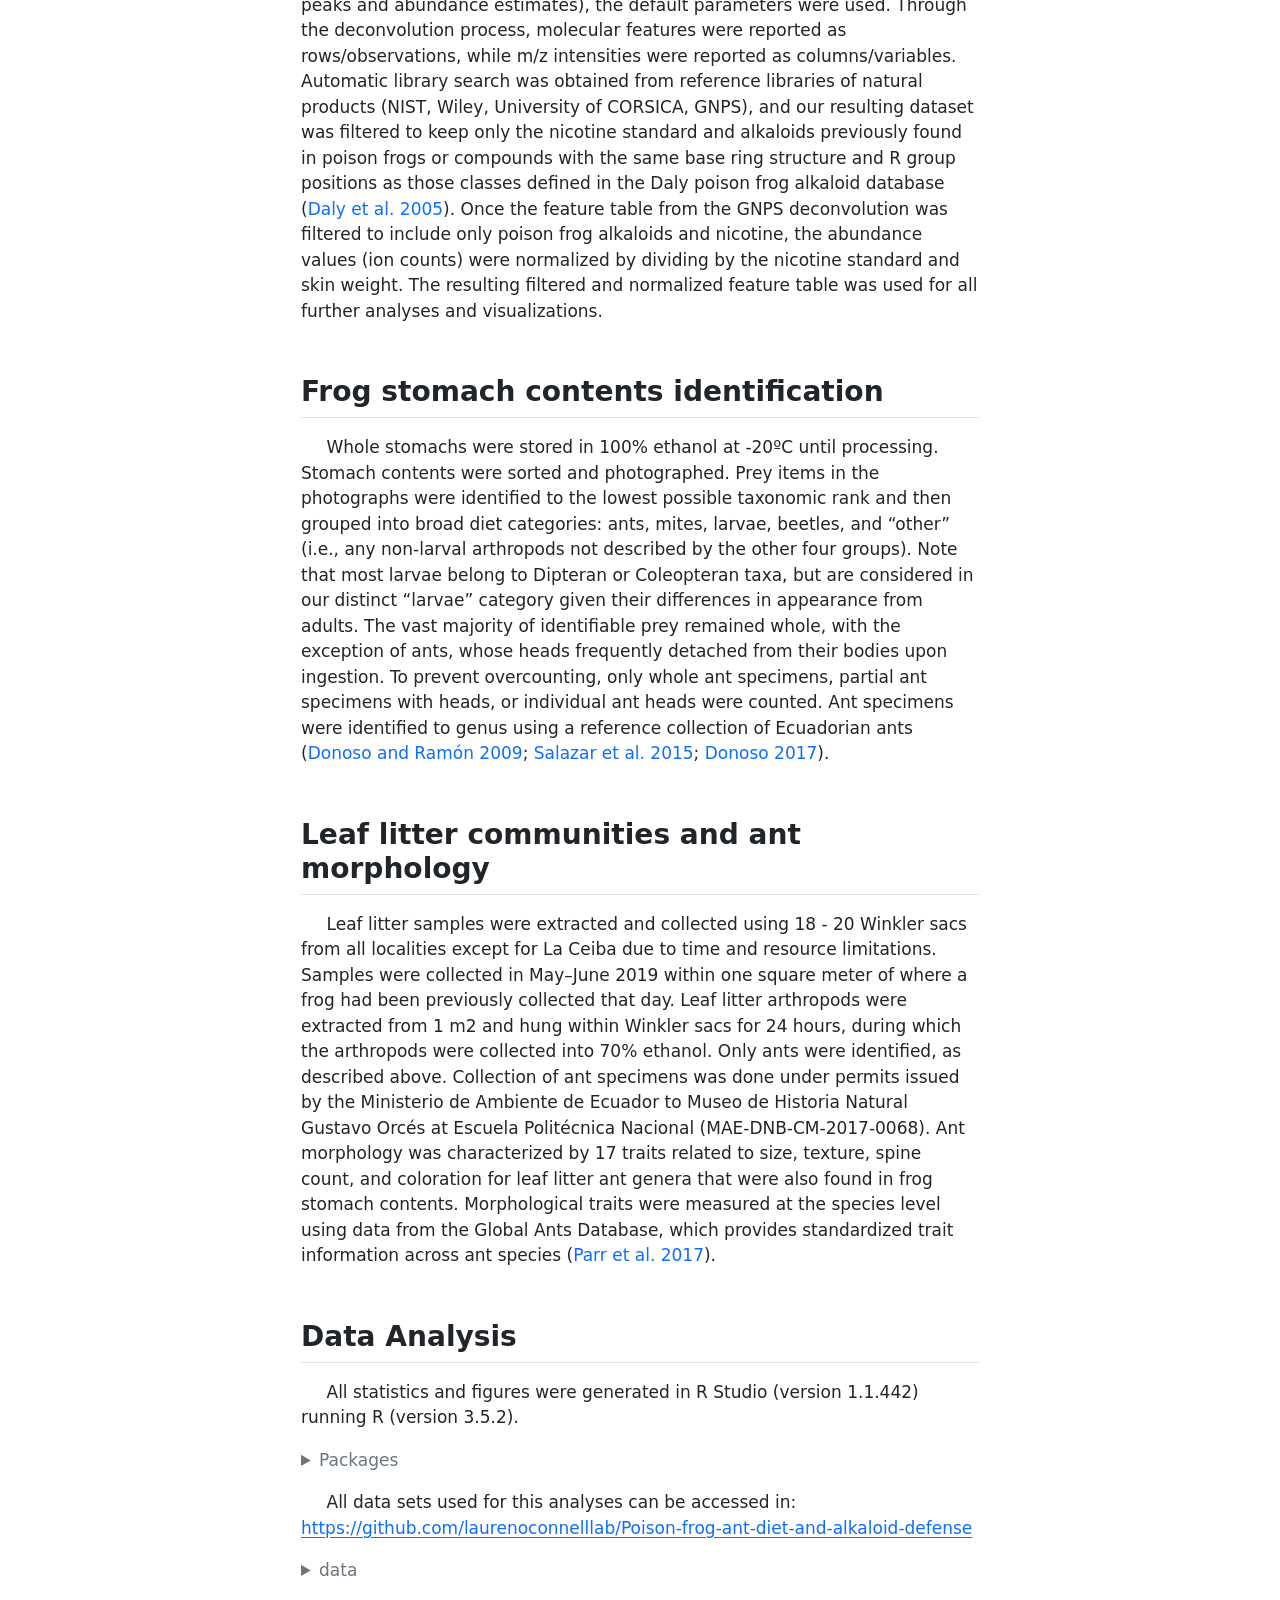
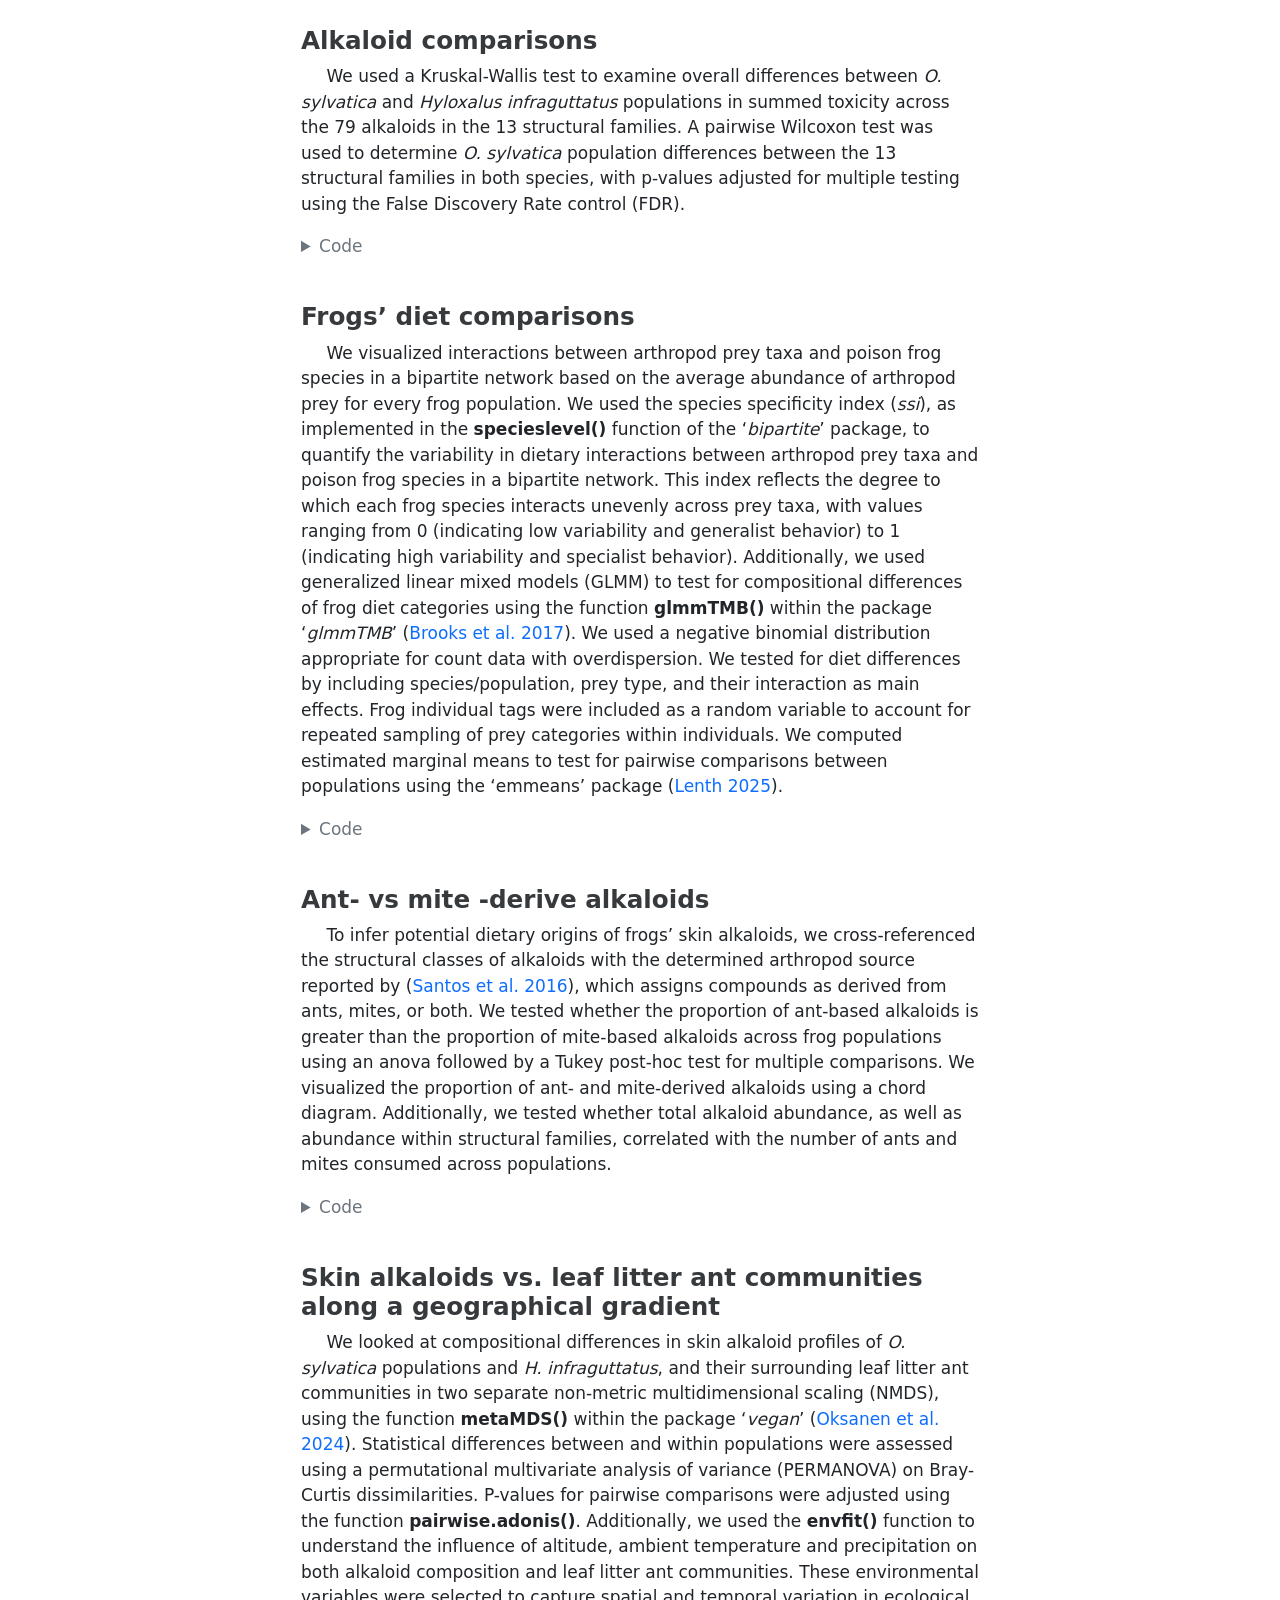
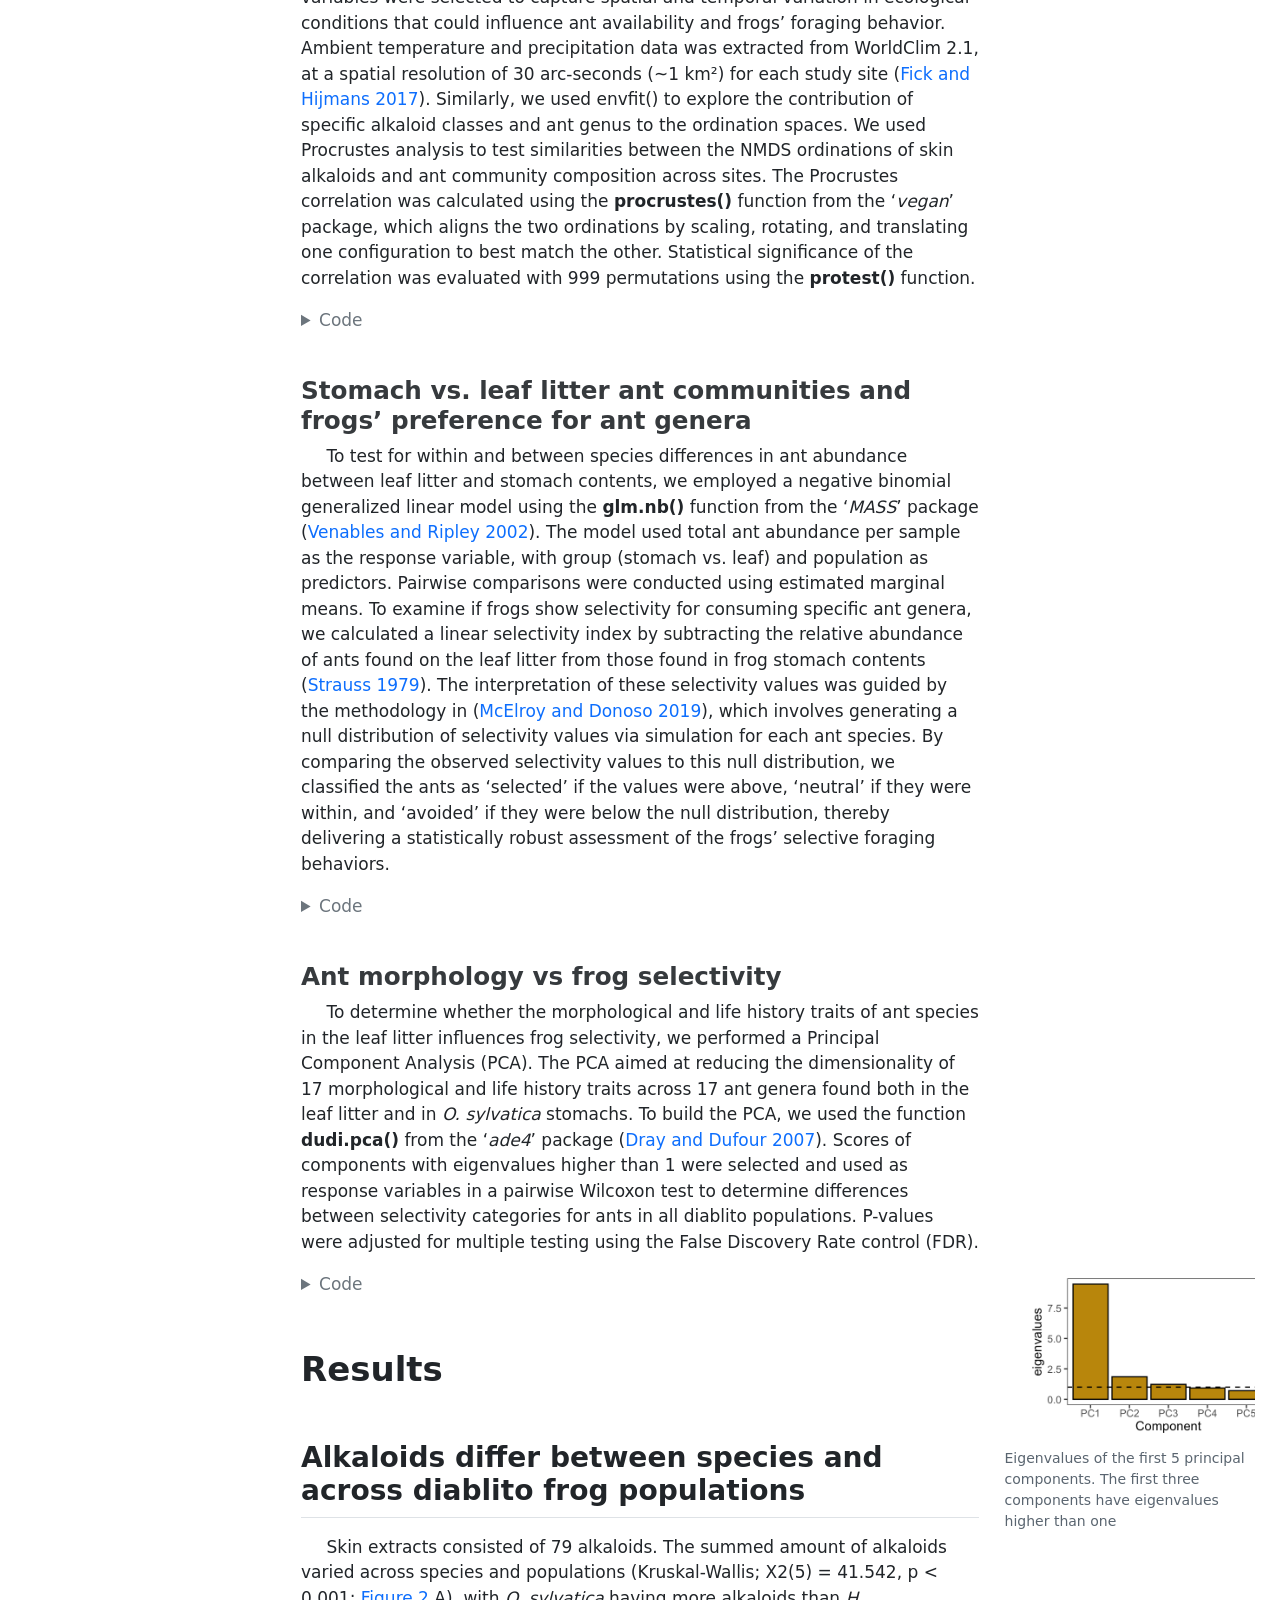
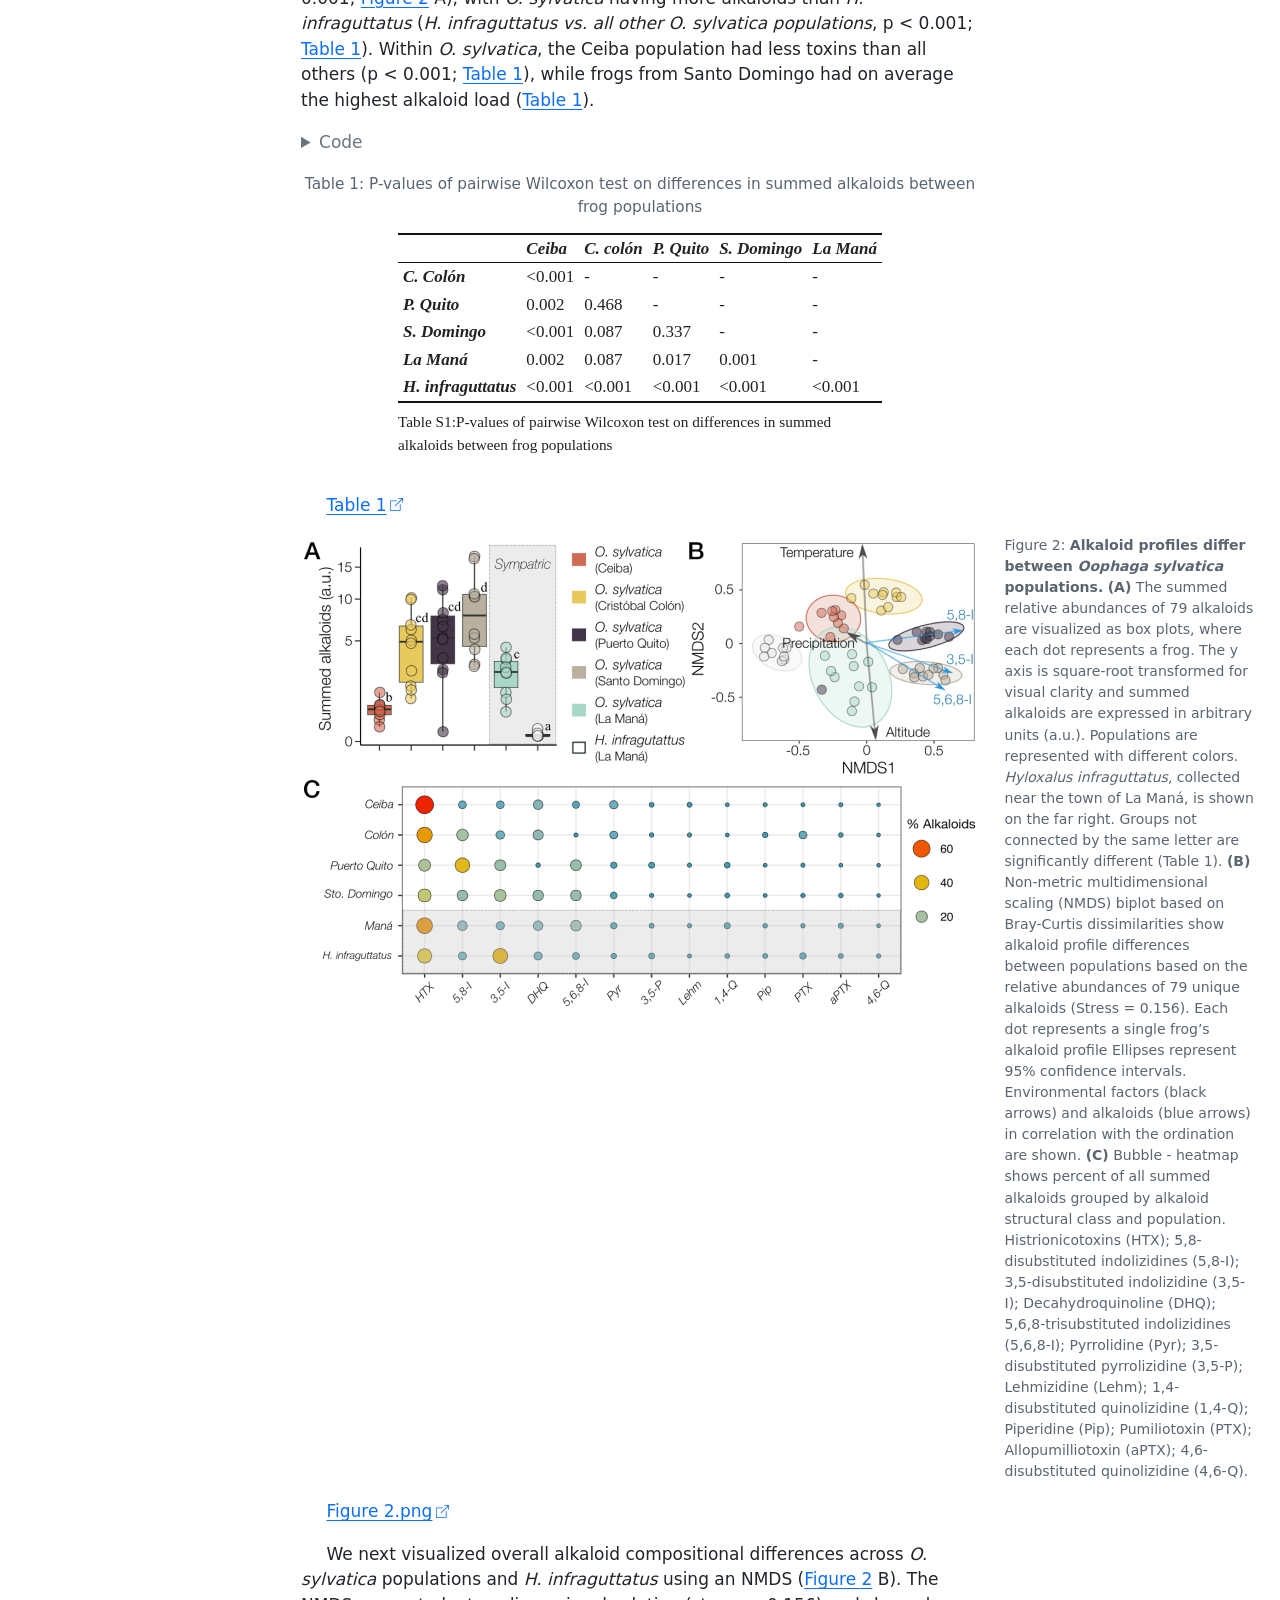
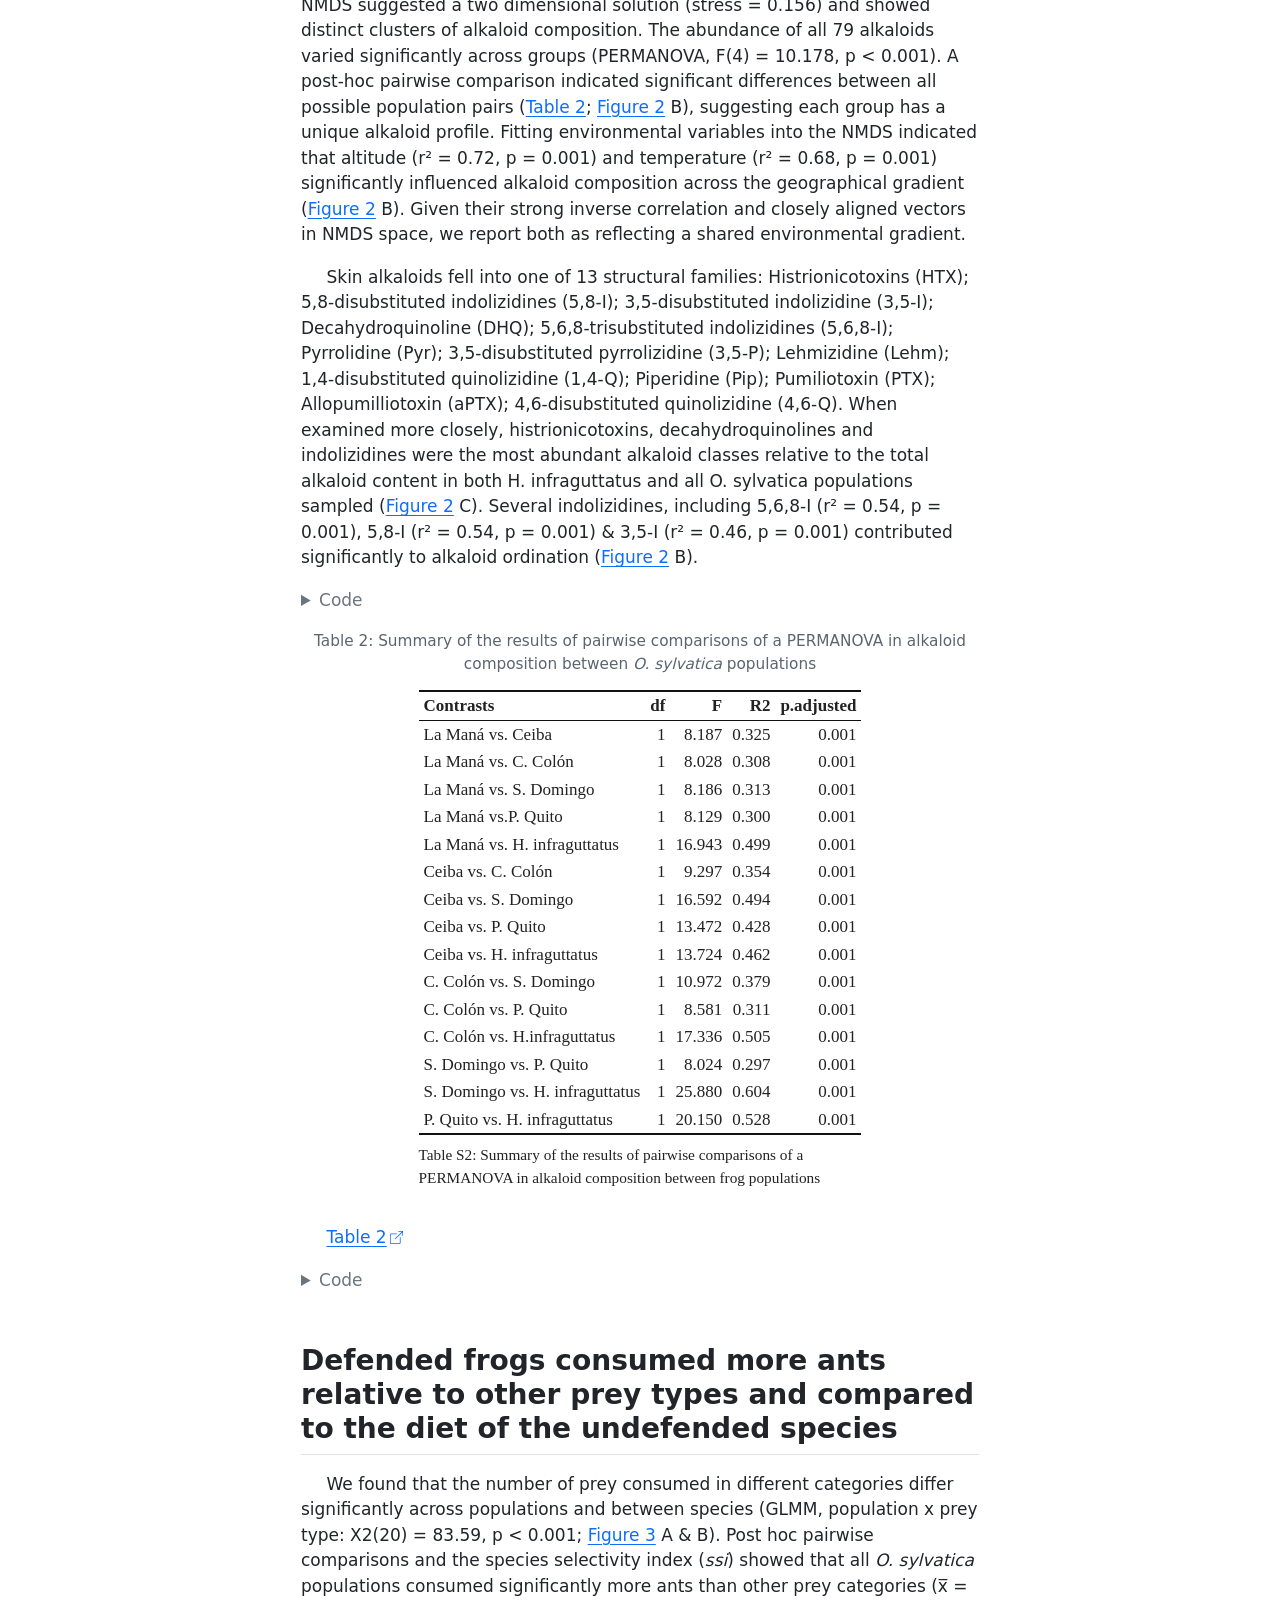
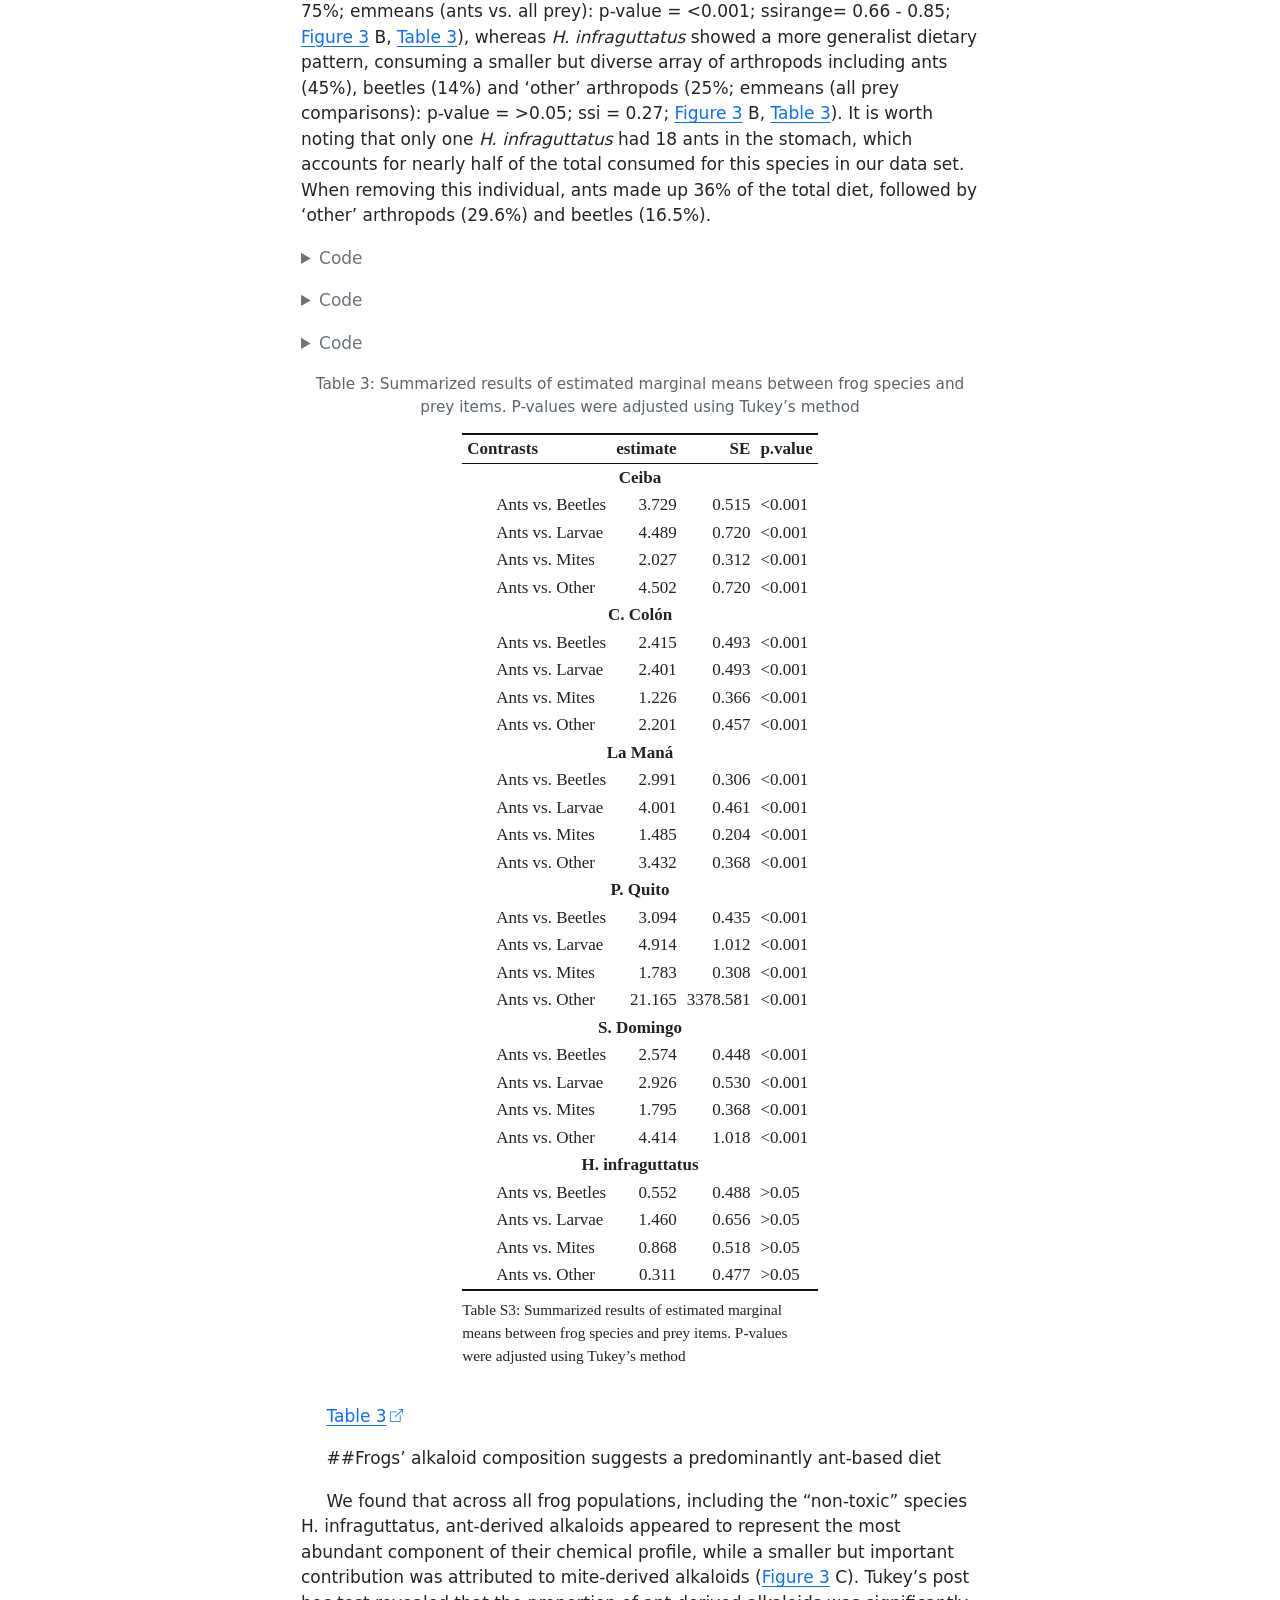
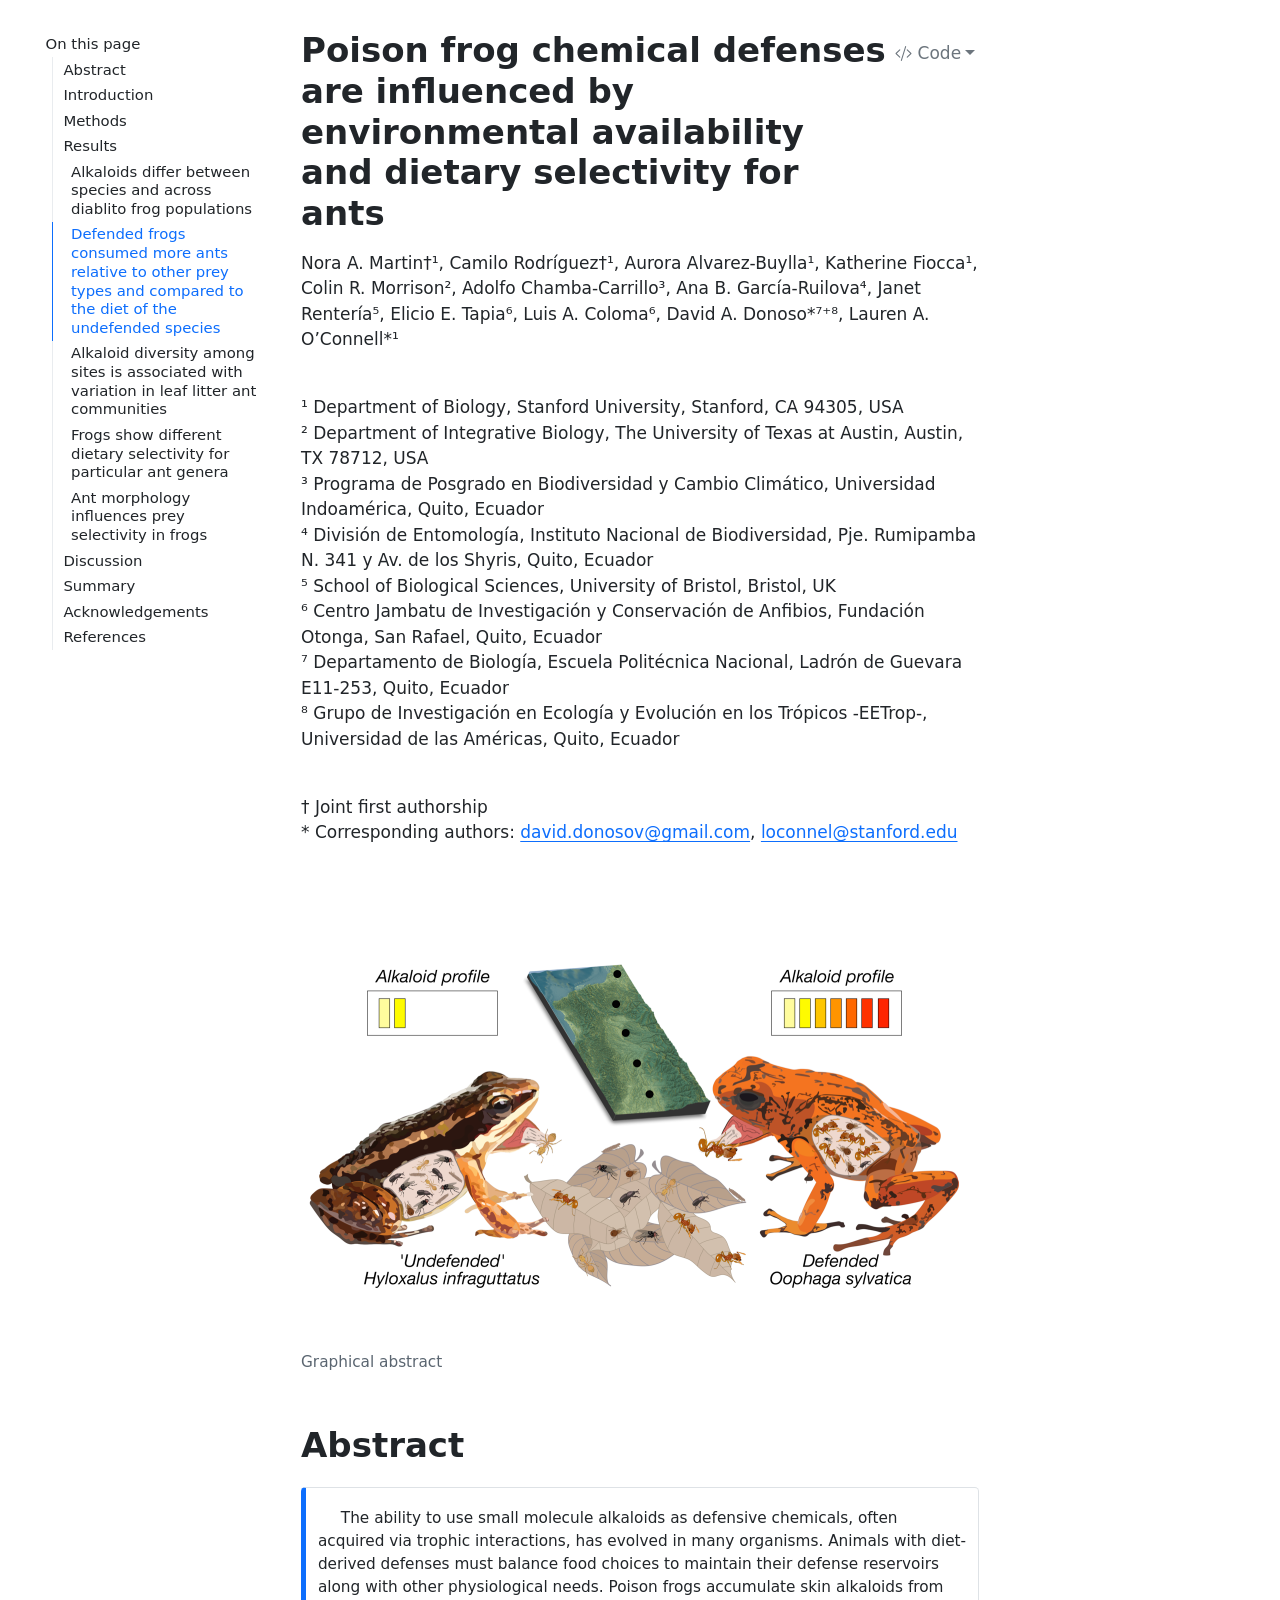
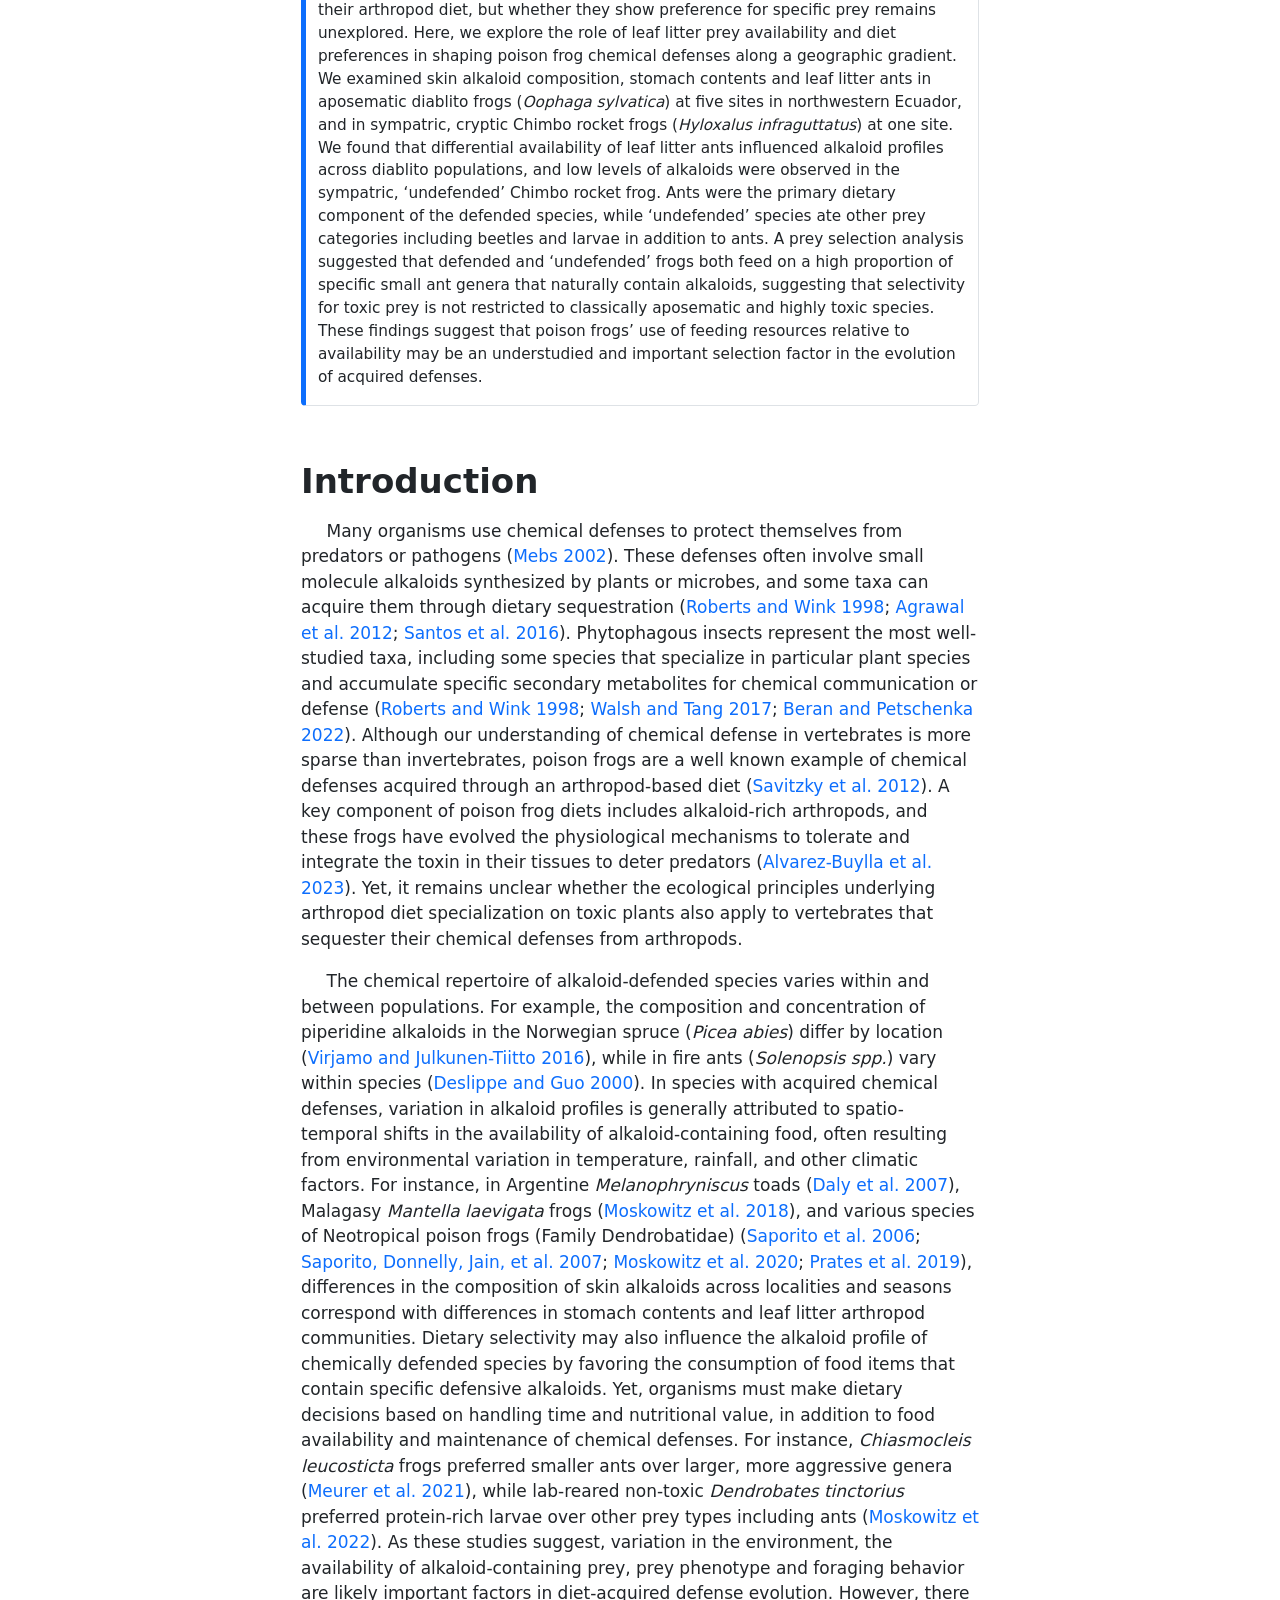
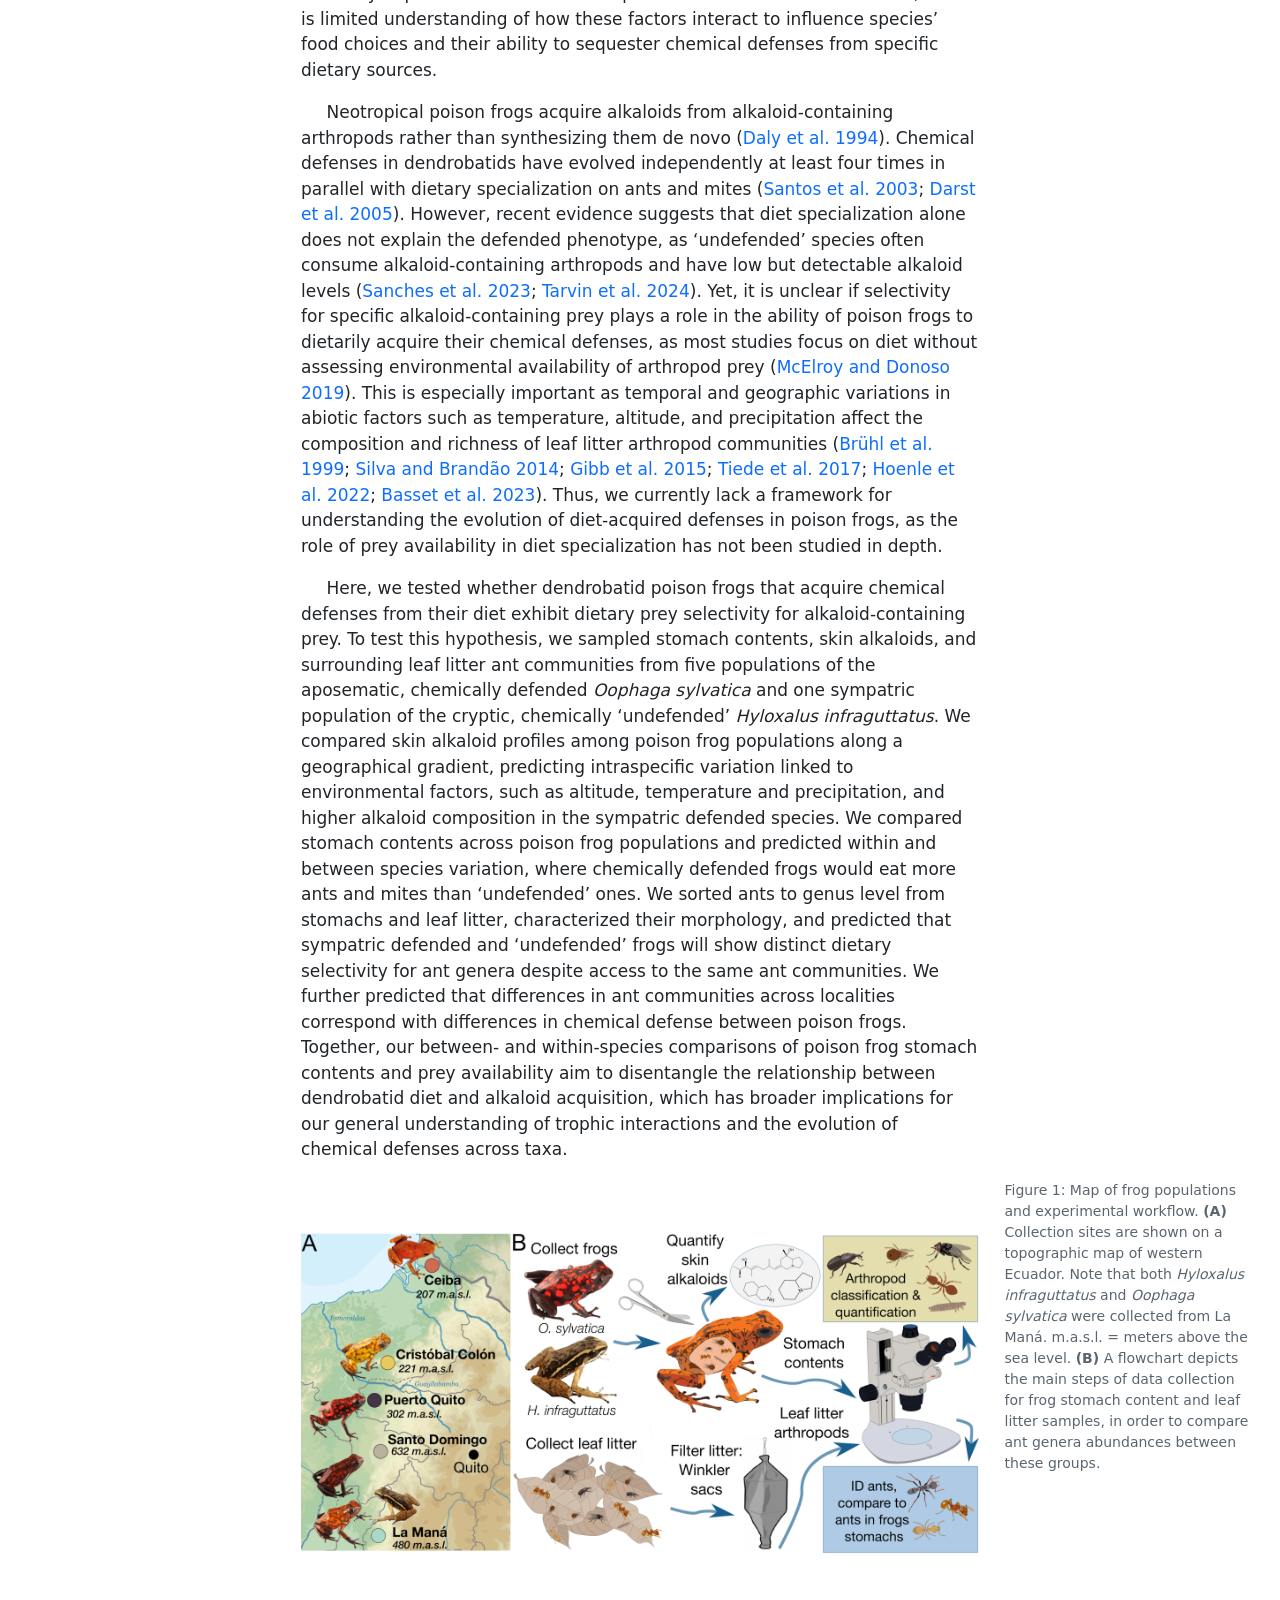
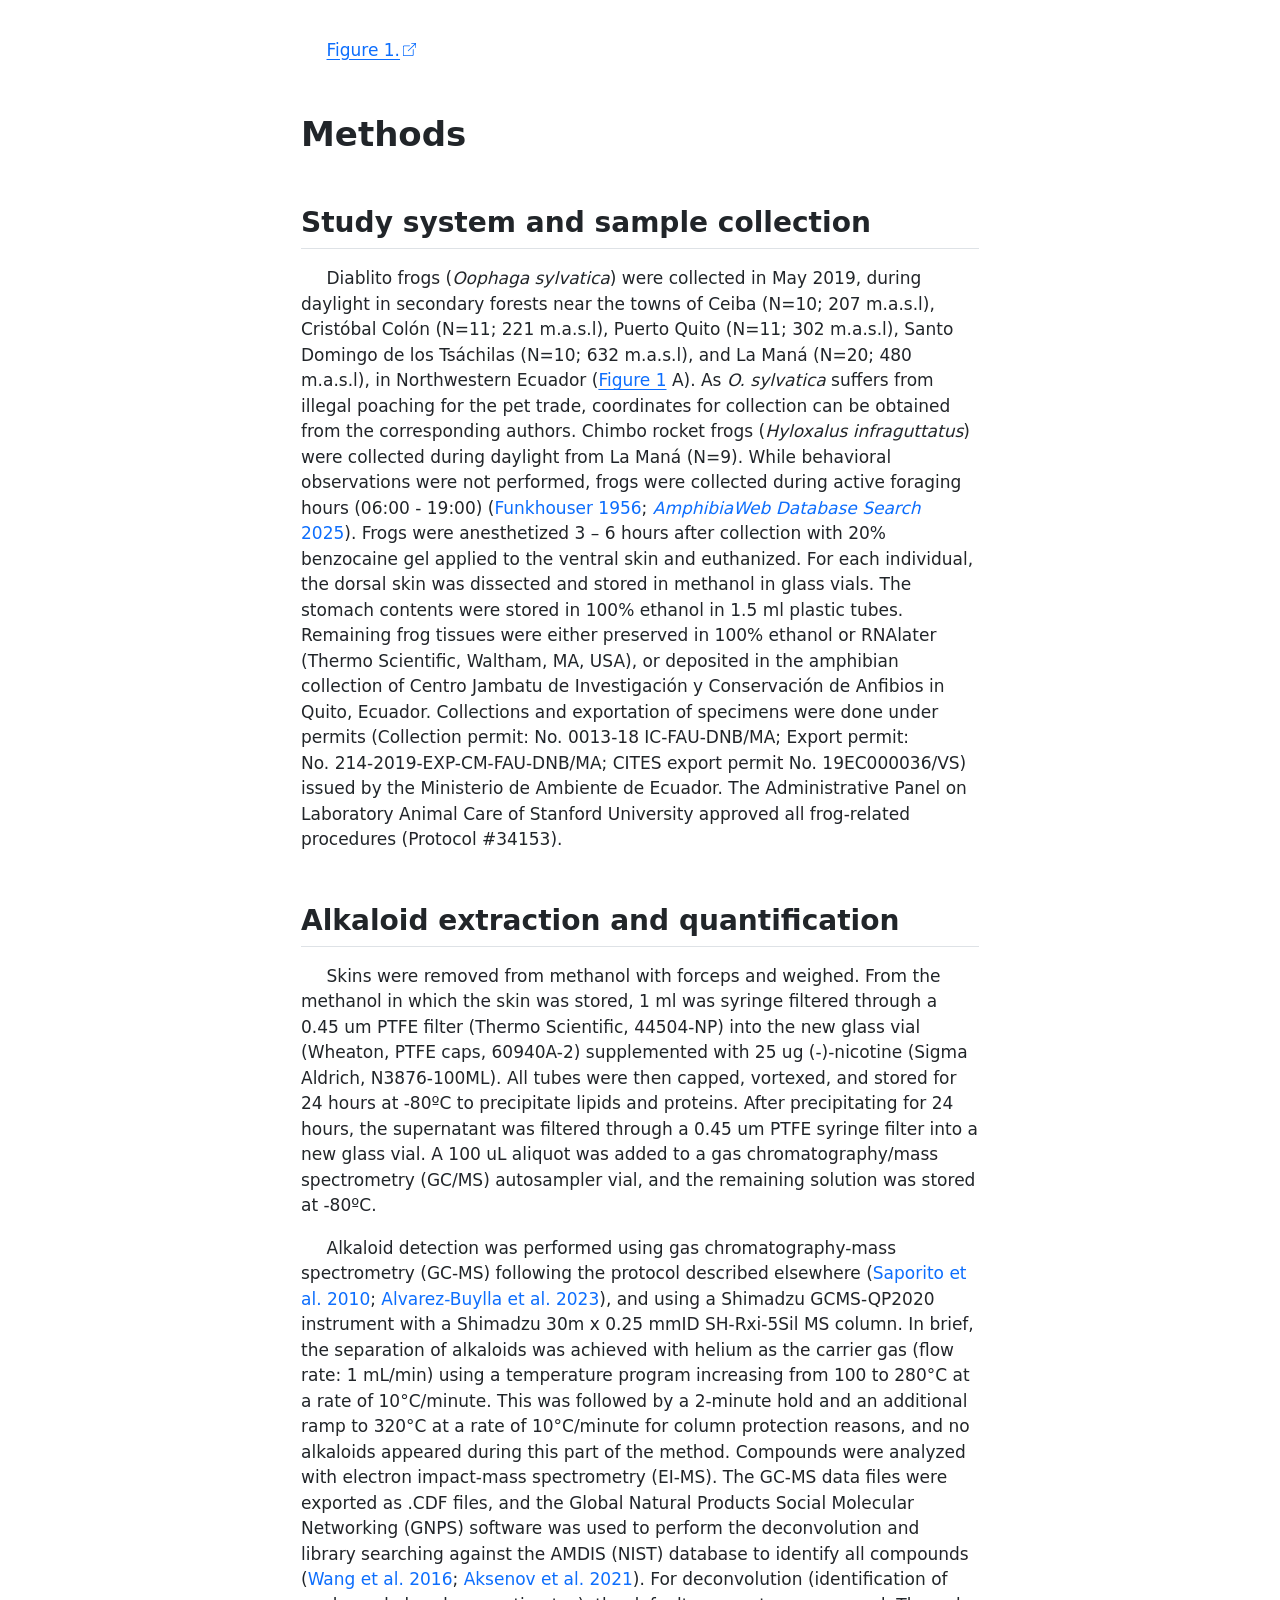
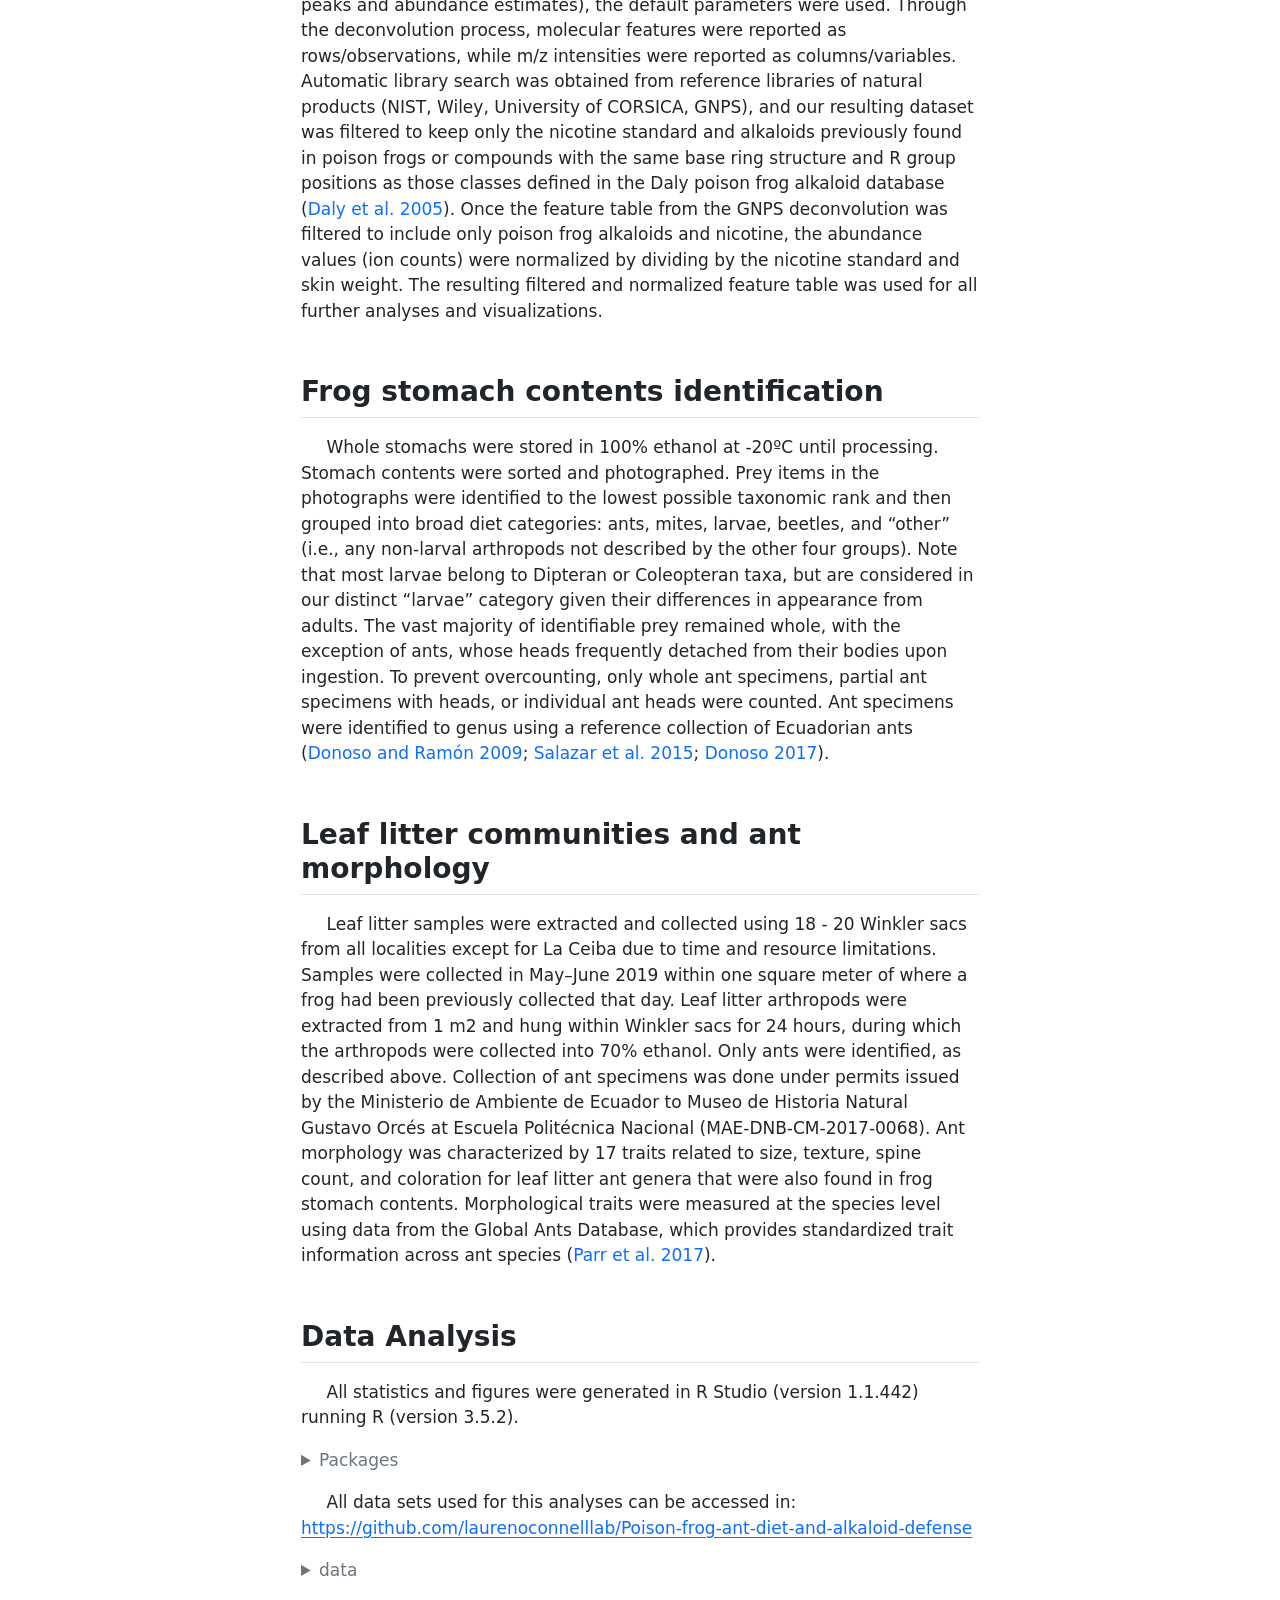
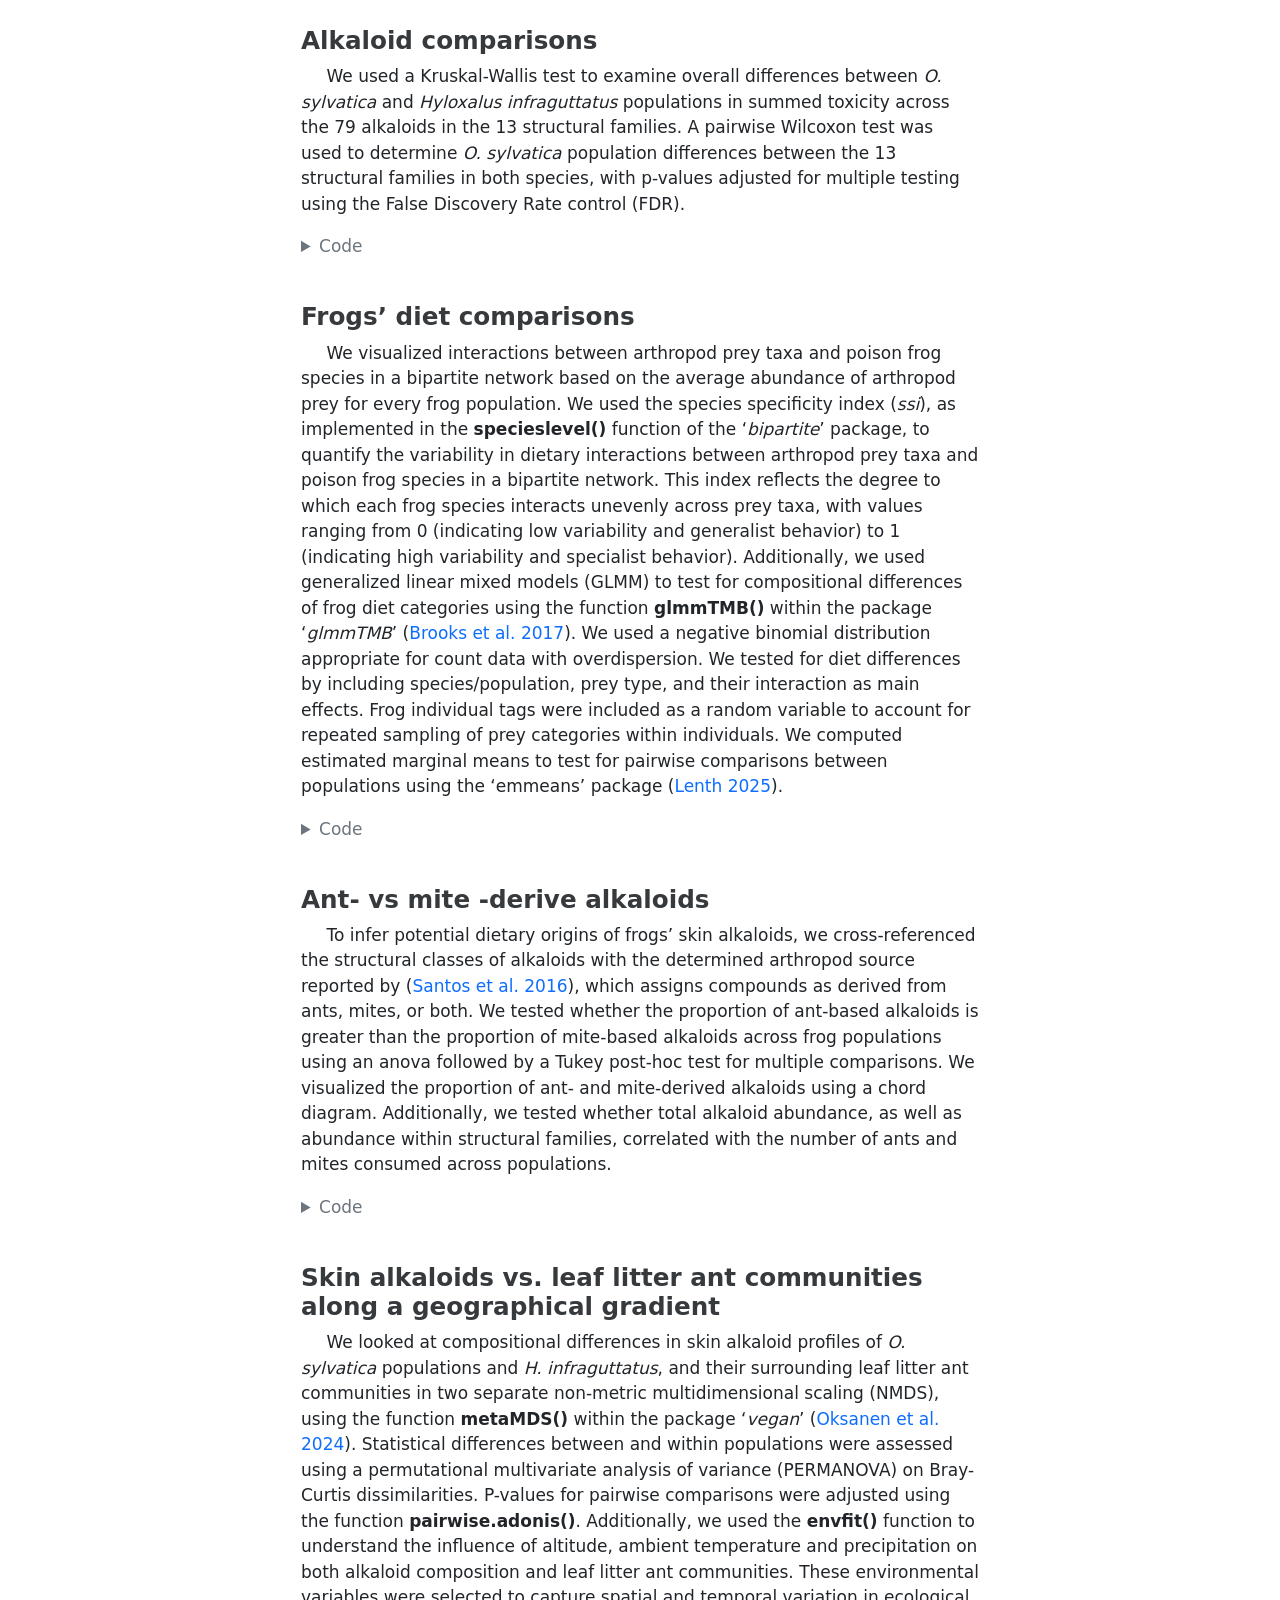
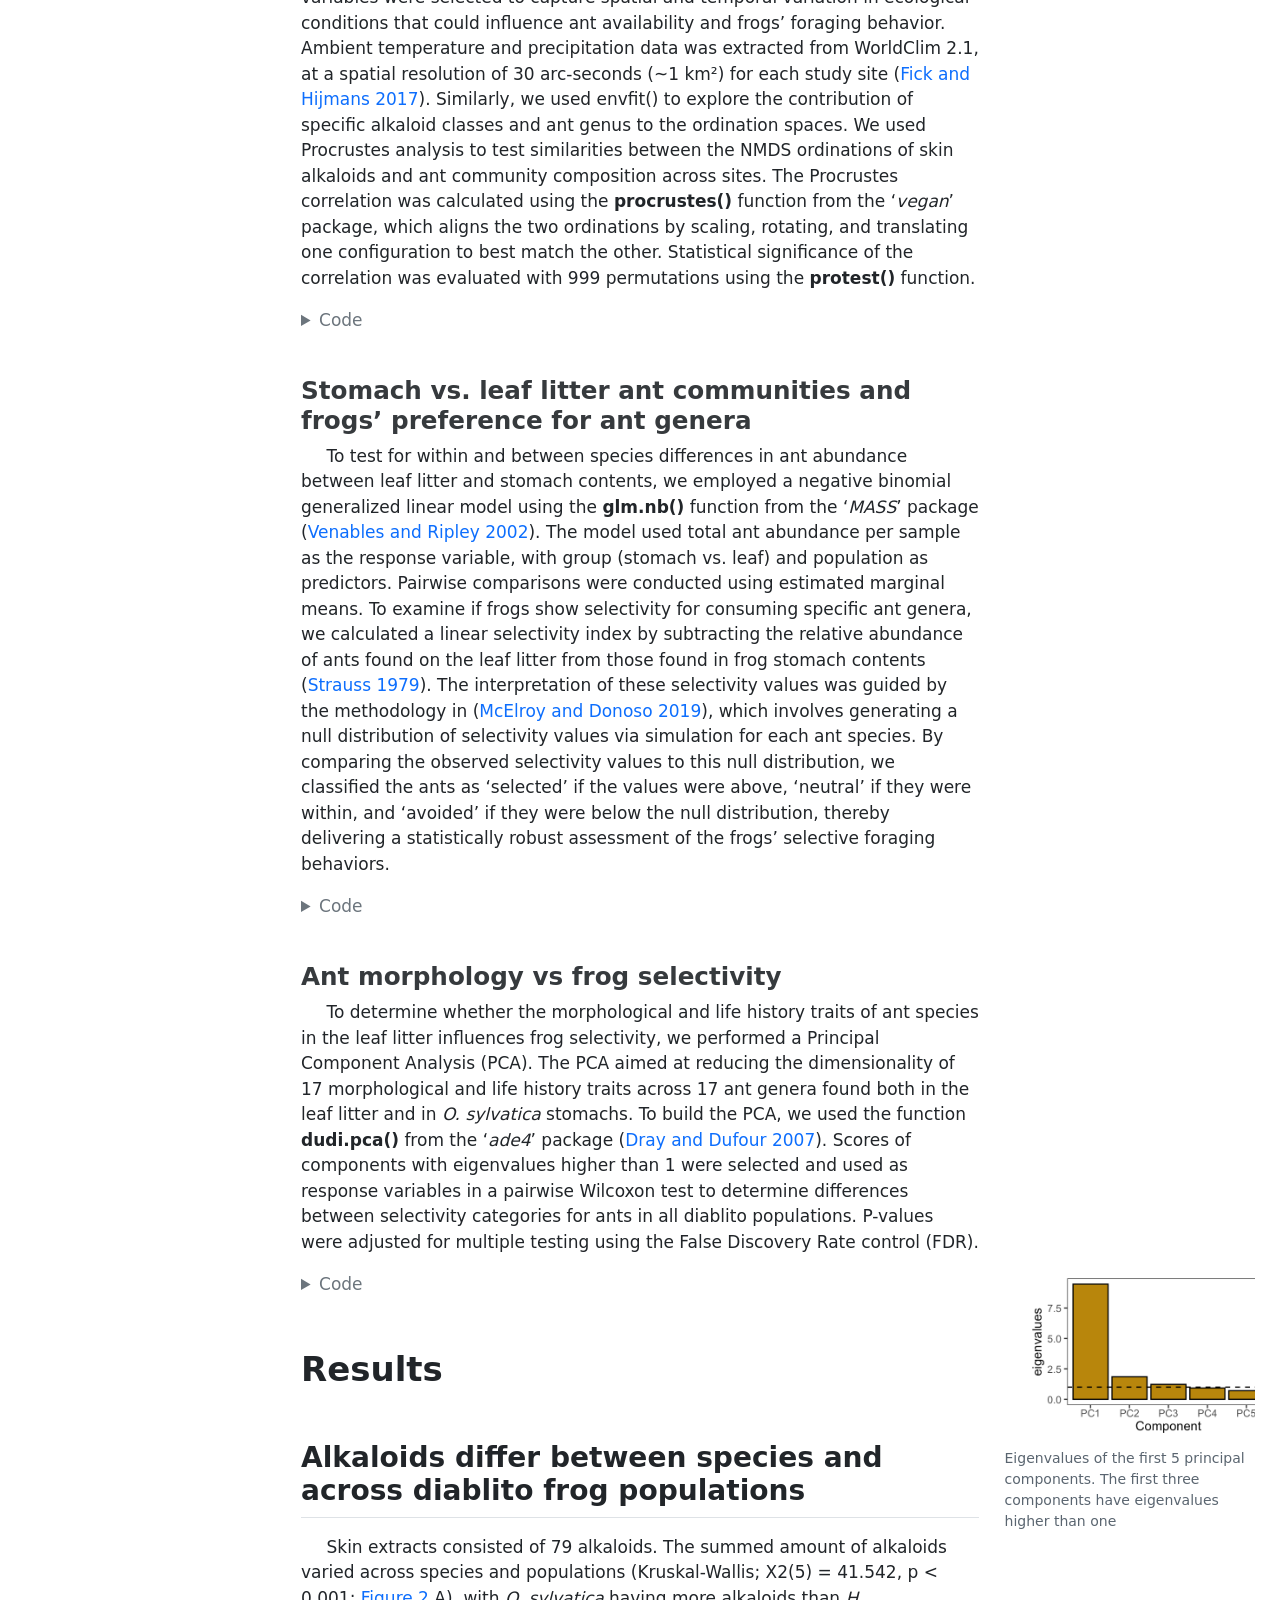
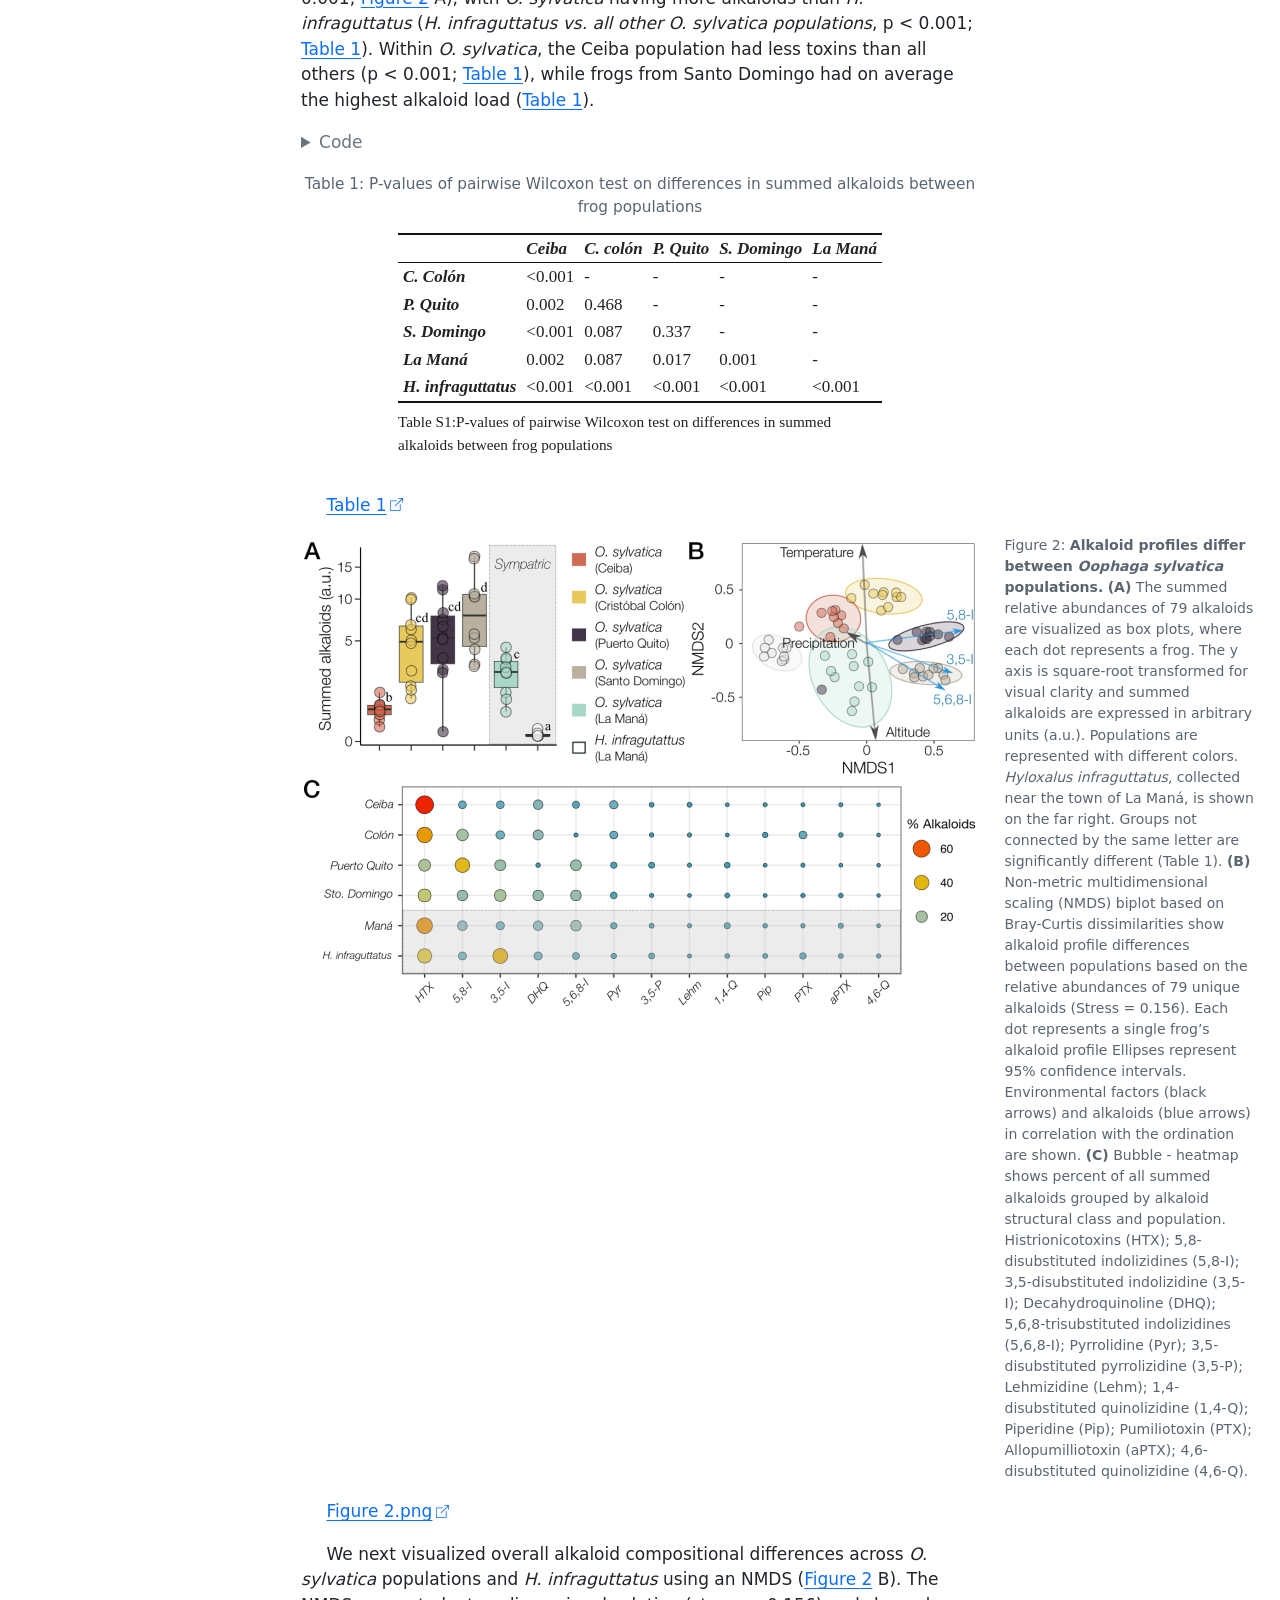
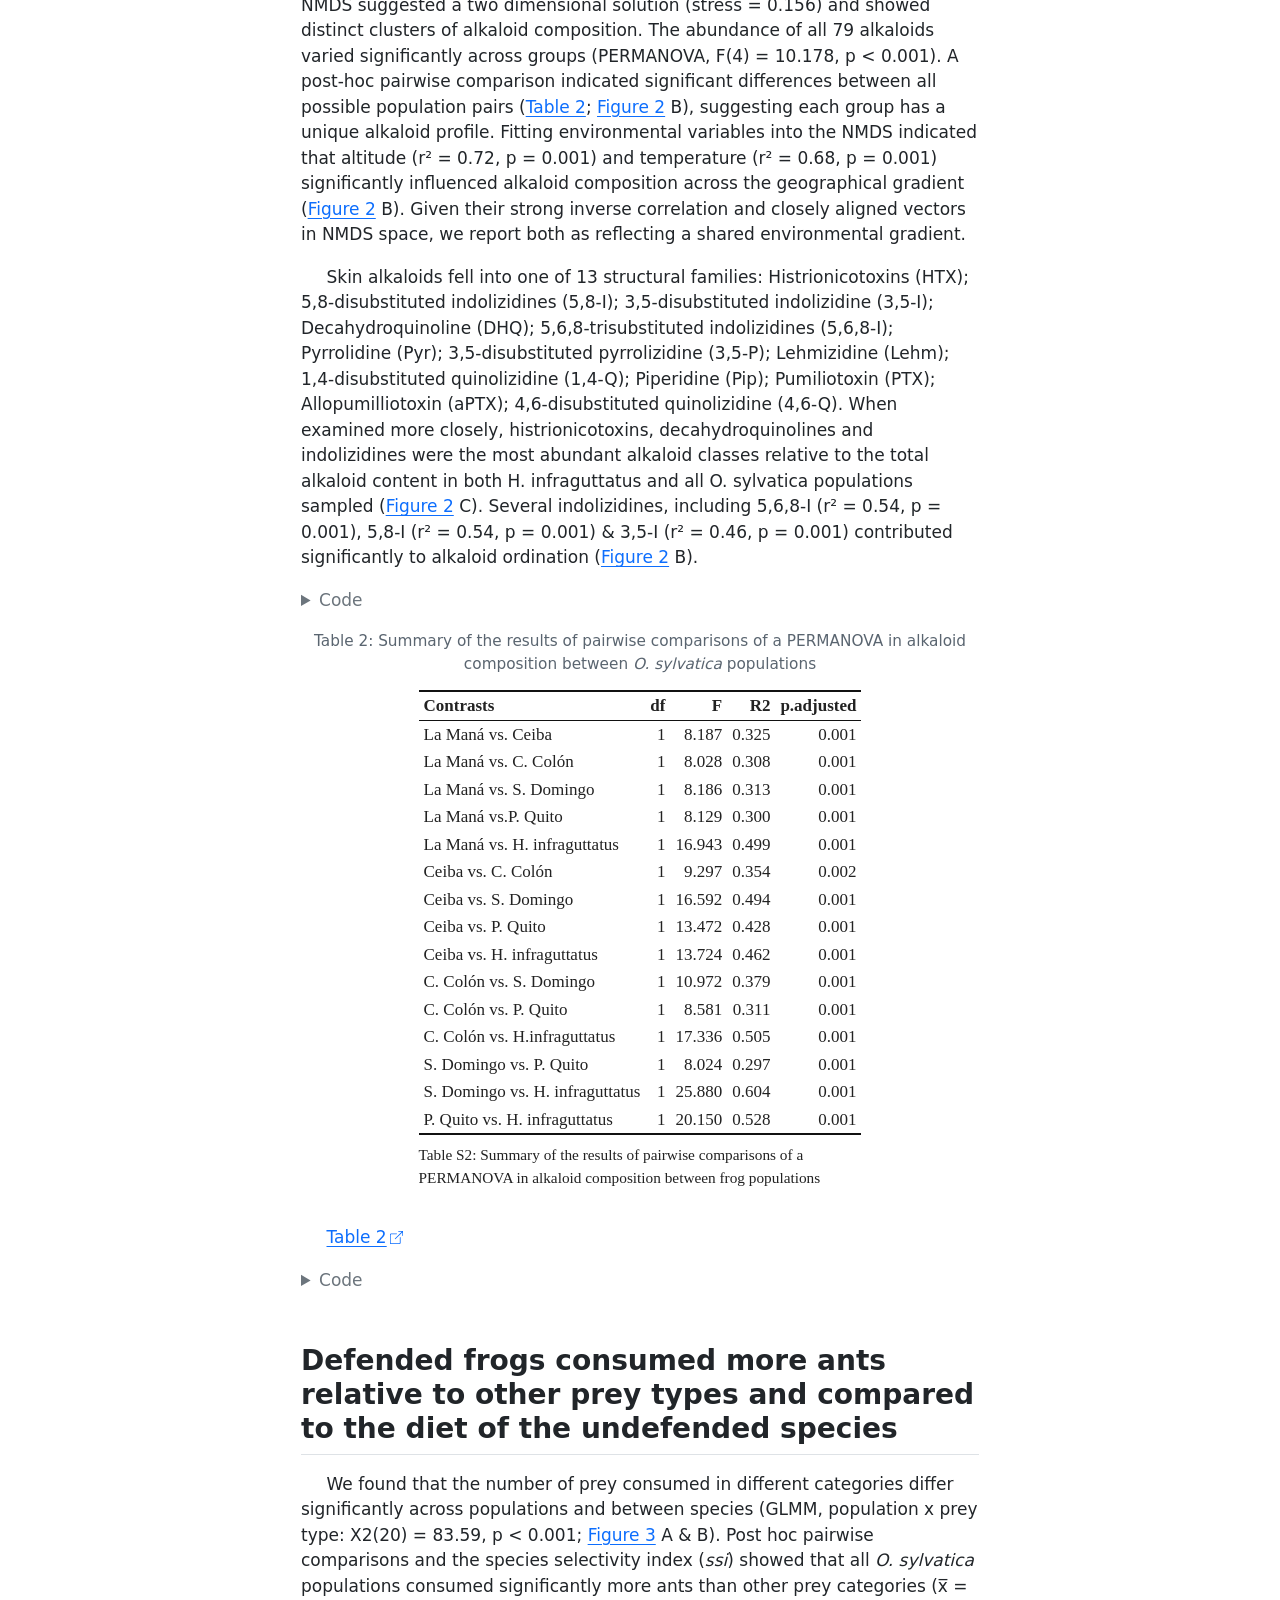
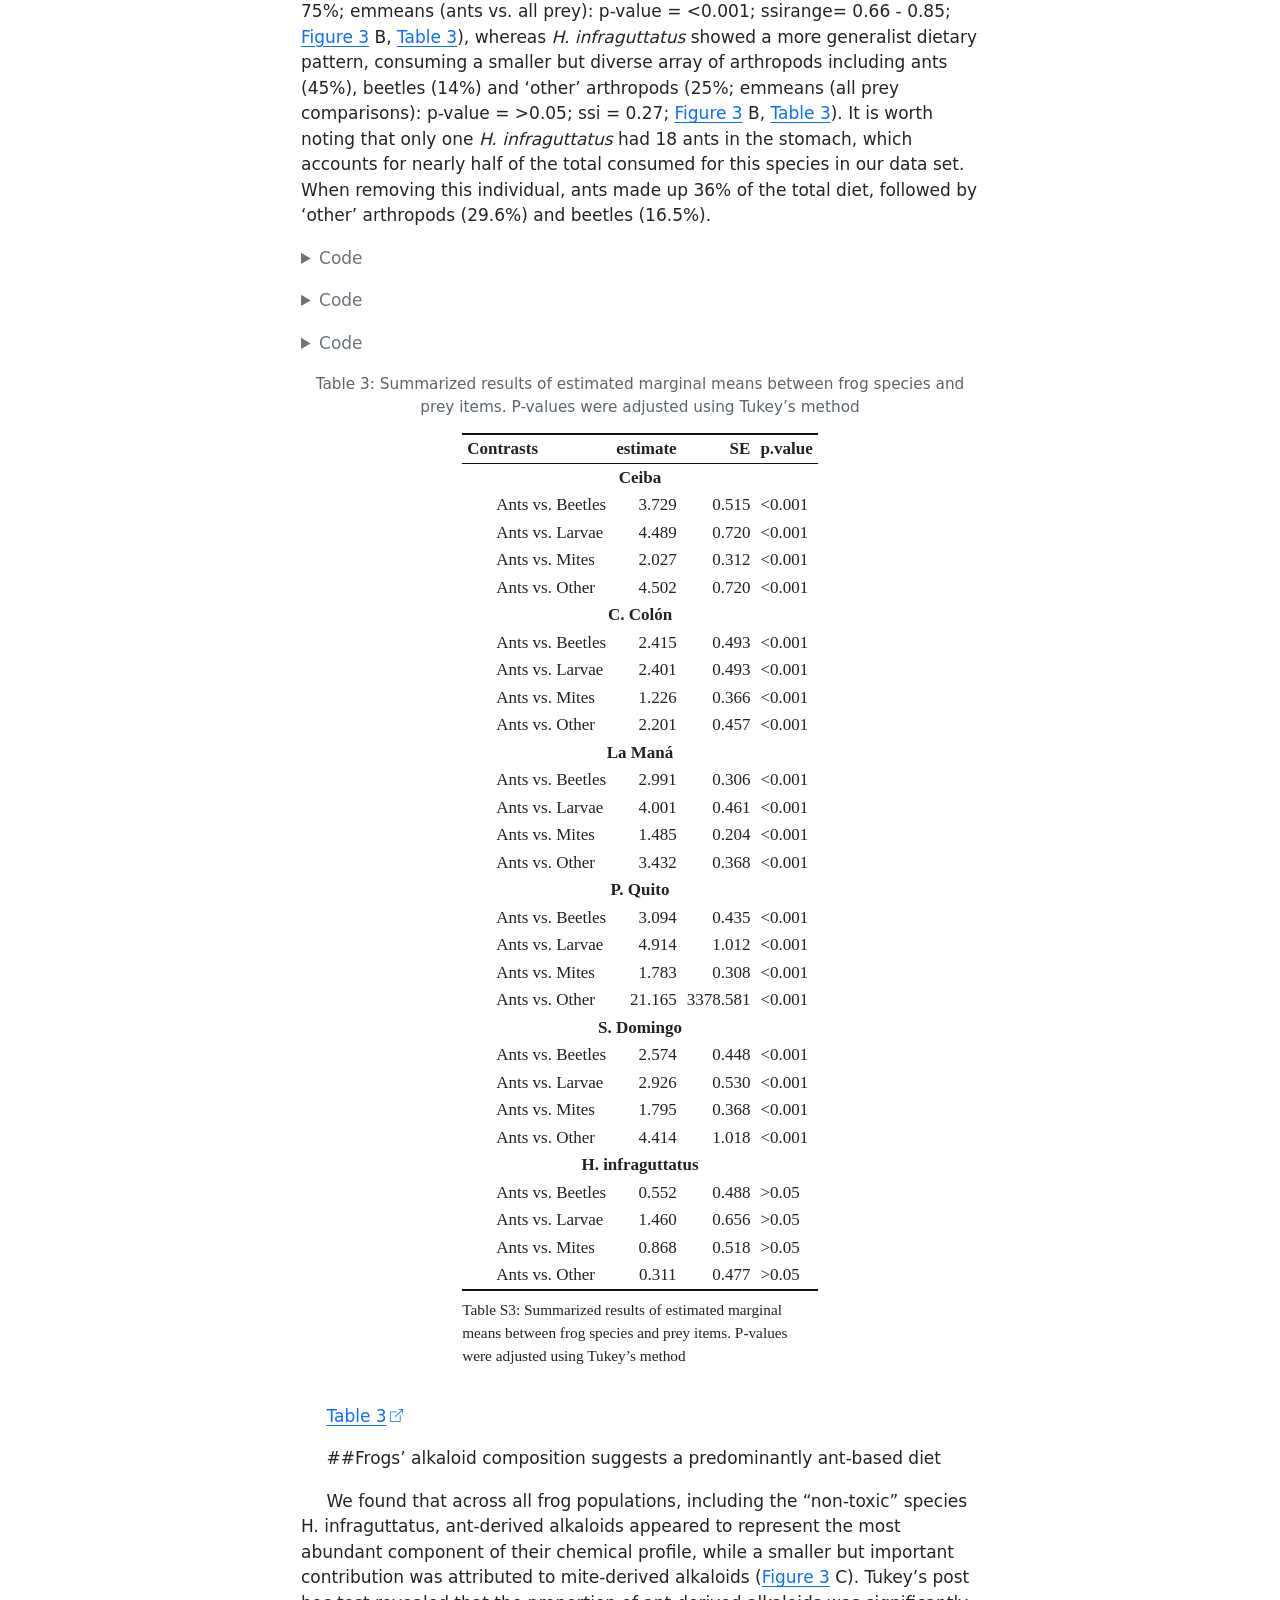
